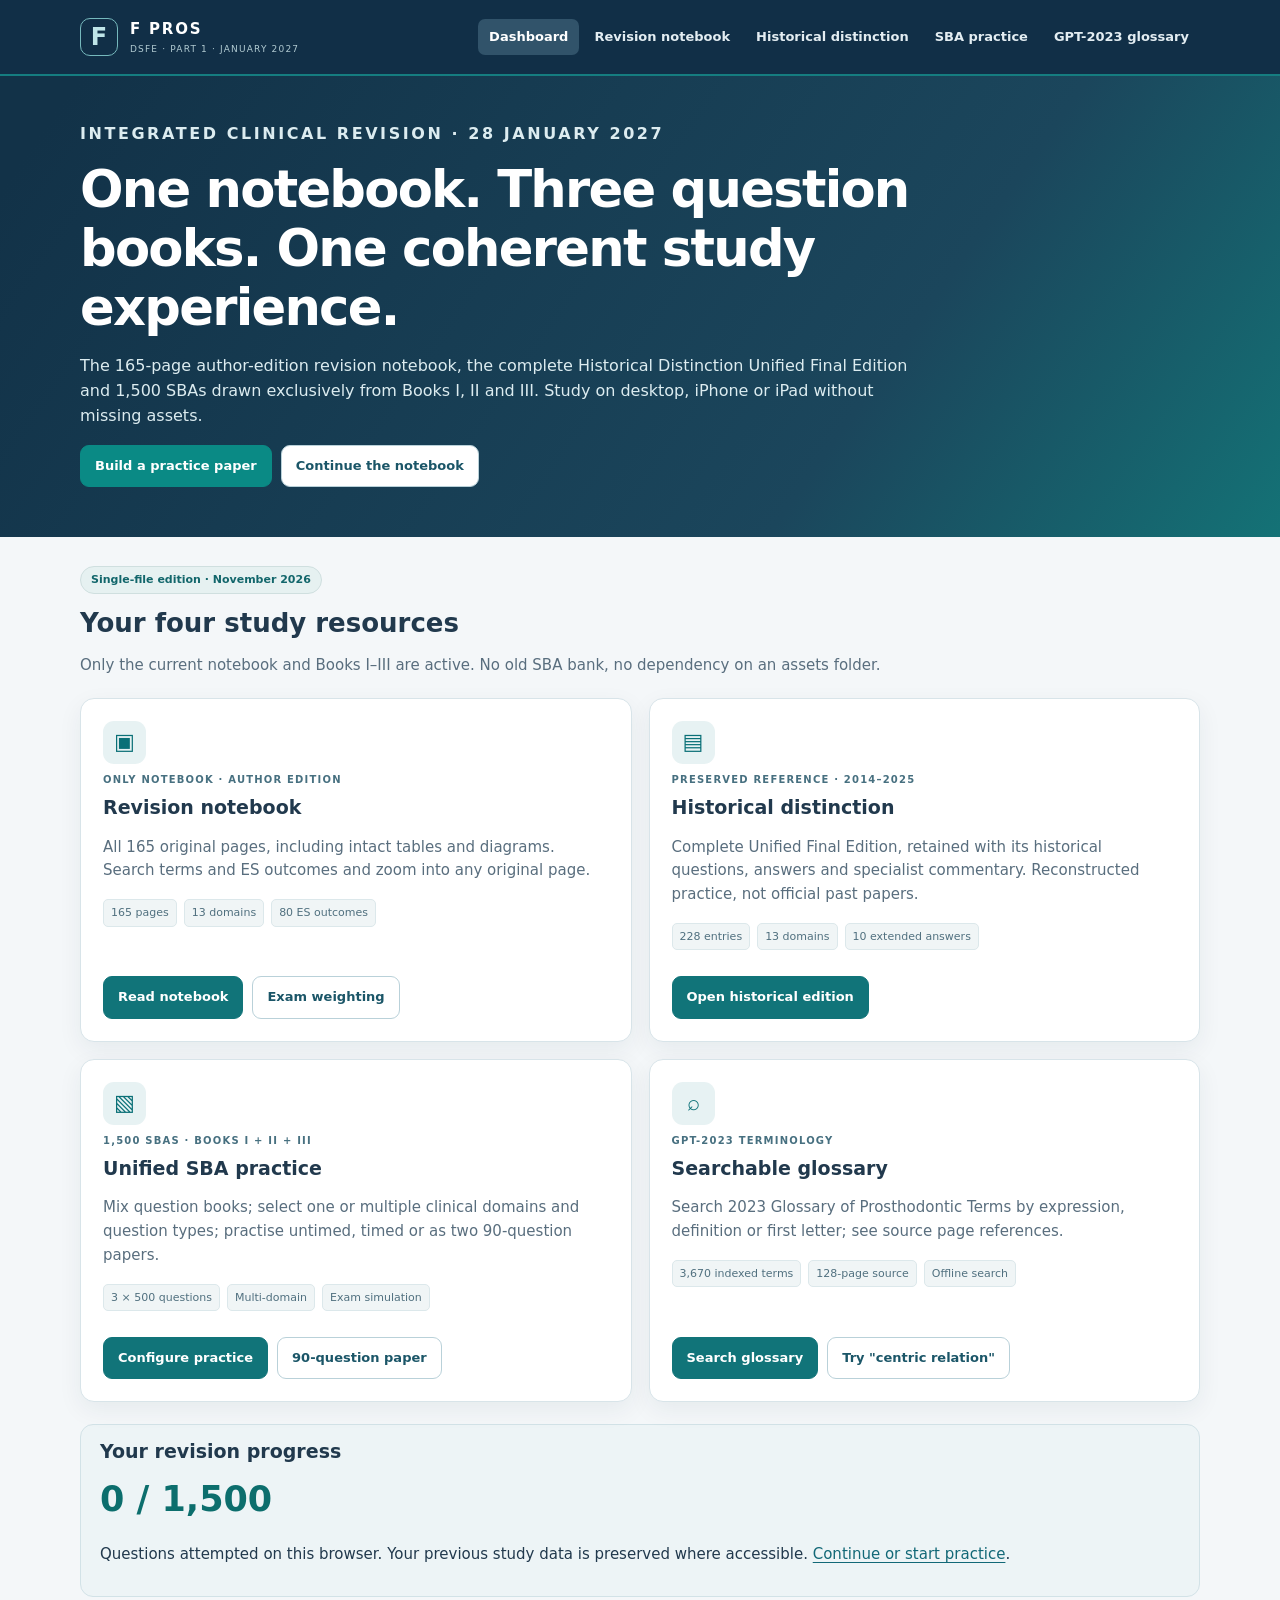
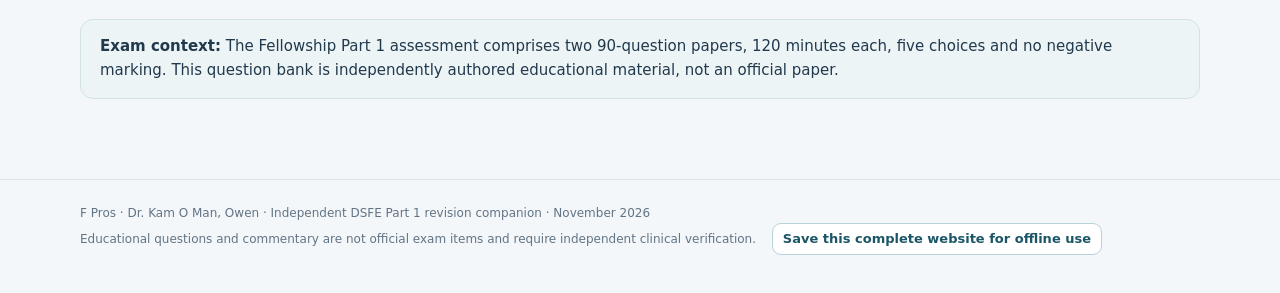
==== index.html @ f1f92984 "Add files via upload" ====
<!doctype html>
<html lang="en"><head><meta charset="utf-8"><meta name="viewport" content="width=device-width,initial-scale=1,viewport-fit=cover"><meta name="theme-color" content="#102c42"><title>F Pros · DSFE Part 1 Clinical Revision</title><meta name="description" content="One integrated F Pros author-edition notebook, Historical Distinction Unified Final, 1500 clinical SBAs and GPT-2023 glossary.">
<style>
:root{--navy:#112f47;--navy2:#1c4b60;--teal:#117479;--ink:#21394d;--muted:#596e7e;--paper:#f4f7f9;--white:#fff;--line:#d8e4e9;--warn:#fff3db;--soft:#e9f3f3;--gold:#a16b18}
*{box-sizing:border-box}html{scroll-behavior:smooth}body{margin:0;color:var(--ink);background:var(--paper);font:15px/1.58 system-ui,-apple-system,BlinkMacSystemFont,"Segoe UI",sans-serif}
a{color:#126877;text-underline-offset:3px}button,input,select{font:inherit}button{cursor:pointer}button:disabled{opacity:.5;cursor:not-allowed}:focus-visible{outline:3px solid #edb154;outline-offset:2px}
.container{width:min(1120px,calc(100% - 32px));margin:0 auto}.site-head{background:var(--navy);color:#e6f1f5;border-bottom:2px solid #157d80}.headrow{display:flex;align-items:center;justify-content:space-between;gap:16px;min-height:74px}.brand{display:flex;align-items:center;gap:12px;color:white;text-decoration:none;flex:none}.brandicon{border:1px solid #76b9bd;color:#bfe5e8;display:grid;place-items:center;width:38px;height:38px;font-size:24px;border-radius:10px;font-weight:750}.brand small{display:block;letter-spacing:.13em;font-size:9px;color:#b2cbd2}.brand strong{letter-spacing:.12em;font-size:15px}.nav{display:flex;gap:4px;flex-wrap:wrap}.nav a{font-size:13px;font-weight:650;text-decoration:none;color:#e3edf2;padding:8px 11px;border-radius:7px}.nav a.active,.nav a:hover{background:#31536a;color:white}
.hero{background:linear-gradient(125deg,#123248 5%,#1b465c 68%,#147276);color:white;padding:45px 0 50px}.hero h1{font-size:clamp(31px,4vw,52px);line-height:1.15;letter-spacing:-.034em;max-width:850px;margin:0 0 16px}.hero p{max-width:860px;color:#dcecf0;font-size:16px}.kicker{font-size:11px;font-weight:800;text-transform:uppercase;letter-spacing:.16em;color:#add8dd;margin:0 0 14px}.actions,.controls{display:flex;flex-wrap:wrap;gap:9px;align-items:center}.btn{border:1px solid #b9d1d9;border-radius:9px;padding:10px 14px;min-height:42px;background:white;color:#1b5668;font-size:13px;font-weight:740;text-decoration:none;display:inline-flex;align-items:center;justify-content:center}.btn.primary{border-color:var(--teal);background:var(--teal);color:white}.hero .btn.primary{background:#0a8a85;border-color:#0a8a85}.btn:hover{filter:brightness(.96)}
main{padding:29px 0 58px}h1,h2,h3{line-height:1.26}h2{font-size:26px;margin:0 0 11px}h3{font-size:19px;margin:0 0 8px}.muted{color:var(--muted)}.small{font-size:12px}.pill{display:inline-block;color:#12666b;background:#e6f1f1;border:1px solid #cfdfdf;border-radius:999px;padding:4px 10px;font-size:11px;font-weight:730}
.cardgrid{display:grid;grid-template-columns:repeat(2,minmax(0,1fr));gap:17px;margin-top:20px}.card,.panel{background:var(--white);border:1px solid var(--line);border-radius:14px;box-shadow:0 8px 25px #122f4610;padding:22px}.card{display:flex;flex-direction:column;gap:8px}.card p{margin:0;color:var(--muted)}.card .actions{margin-top:auto;padding-top:10px}.cardicon{width:43px;height:43px;border-radius:11px;background:#e7f2f3;display:grid;place-items:center;color:#0a7077;font-size:22px}.label{color:#477080;letter-spacing:.12em;font-size:10px;font-weight:800;text-transform:uppercase}.tags{display:flex;flex-wrap:wrap;gap:7px;margin:8px 0}.tags span{font-size:11px;background:#f0f5f6;border:1px solid #dce8eb;padding:4px 7px;border-radius:5px;color:#50707f}.notice{background:#edf4f6;border:1px solid #d2e2e7;border-radius:13px;padding:15px 19px;margin:22px 0}.notice.warning{background:#fff6e6;border-color:#eedcba}
.split{display:grid;grid-template-columns:minmax(250px,285px) minmax(0,1fr);gap:17px;align-items:start}.builder{display:grid;grid-template-columns:minmax(0,1fr) 290px;gap:18px}.panel{margin-bottom:15px}.panel h3{font-size:18px}.formgroup{margin:15px 0}.field{display:flex;flex-direction:column;gap:6px;color:#2e5061;font-size:13px;font-weight:650}.field input,.field select,.field textarea,.textinput{width:100%;padding:10px;border:1px solid #afc7d2;border-radius:8px;background:white;color:#20384c;min-height:42px}.formrow{display:grid;grid-template-columns:repeat(3,minmax(0,1fr));gap:10px}.choose{display:flex;flex-wrap:wrap;gap:7px}.choose label{display:inline-flex;align-items:center;gap:5px;padding:8px 11px;background:#f4f9fa;border:1px solid #d5e4e8;border-radius:8px;cursor:pointer}.choose input{accent-color:#13787c}.checkgrid{display:grid;grid-template-columns:repeat(2,minmax(0,1fr));gap:7px}.checkgrid label{display:flex;gap:8px;align-items:center;min-height:39px;border-radius:8px;padding:7px;background:#f7fafb;border:1px solid #e2eaed;font-size:12px;cursor:pointer}.checkgrid input{accent-color:#117479;flex:none}.sticky{position:sticky;top:14px}
.row{display:flex;justify-content:space-between;align-items:center;gap:8px;flex-wrap:wrap}.navbtns{display:flex;flex-wrap:wrap;gap:8px;margin-top:15px}.source{color:#457382;font-size:12px;font-weight:700}.stem{font-size:17px;font-weight:660;line-height:1.6;margin:17px 0}.lead{font-size:15px;font-weight:710}.options{display:grid;gap:8px}.opt{display:flex;align-items:flex-start;gap:10px;text-align:left;padding:12px;background:#fbfdfe;border:1px solid #d7e4e9;border-radius:9px;width:100%;color:var(--ink);cursor:pointer}.opt.chosen{border-color:#087c81;background:#e7f6f5}.opt.good{border-color:#259574;background:#e5f5ec}.opt.bad{border-color:#b9704b;background:#fff0e7}.opt b{width:22px;flex:none;color:#126b76}.review{margin-top:14px;border-radius:10px;background:#eff8f2;border:1px solid #c5e5d4;padding:14px;white-space:pre-wrap;font-size:13px}.palette{display:grid;grid-template-columns:repeat(9,minmax(0,1fr));gap:4px;margin:10px 0}.palette button{min-width:0;border:1px solid #c3d4dc;border-radius:6px;background:#f5f9fa;padding:6px 2px;font-size:11px}.palette button.current{border:2px solid #0e7b7b;font-weight:800}.palette button.answered{background:#d9f0e7}.palette button.flagged{box-shadow:inset 0 0 0 2px #d79b3c}.clock{padding:8px 12px;border-radius:8px;background:#e9f3f2;color:#0e666a;font-weight:770}.hidden{display:none!important}.pageimg{width:100%;max-width:100%;height:auto;display:block;margin:auto}.pageframe{background:#dfe5e9;overflow:auto;border-radius:8px;border:1px solid #c4d3dd;max-height:74vh;padding:5px}.chapterbtn{display:block;width:100%;text-align:left;background:white;border:0;border-bottom:1px solid #e9eef1;padding:8px;font-size:12px;color:#305a6d;cursor:pointer}.chapterbtn.active{font-weight:800;background:#eaf6f3}.hit{display:block;width:100%;text-align:left;border:1px solid #dde8ed;border-radius:8px;background:white;padding:10px;margin:7px 0;font-size:12px;cursor:pointer}.hit strong{display:block;margin-bottom:3px}.hit small{display:block;color:#607482}.glossary-result{background:#fff;border:1px solid #dae5ea;border-radius:12px;padding:16px;margin-bottom:10px}.glossary-result .definition{color:#455e6f;white-space:pre-wrap;font-size:13px;margin-top:7px}.gpage{font-size:11px;background:#e7f1f4;border-radius:6px;padding:4px 7px}.score{font-size:35px;font-weight:800;color:#0c6e6d}.progressbar{height:8px;background:#e2ebef;border-radius:10px;overflow:hidden;margin:13px 0}.progressbar i{display:block;height:100%;background:#147f79}.foot{border-top:1px solid #d7e2e9;padding:24px 0 38px;color:#617485;font-size:12px}
#oldbookframe{width:100%;border:1px solid #d6e3e8;border-radius:12px;background:white;min-height:900px}.loading{max-width:760px;margin:85px auto;padding:32px;background:white;border:1px solid #d5e3e8;border-radius:18px;text-align:center}.loading h2{margin:12px}.loading progress{width:100%;height:13px;margin:14px 0}.error{color:#a53225}
@media(max-width:880px){.headrow{flex-direction:column;align-items:flex-start;padding:11px 0;gap:5px}.nav{max-width:100%;overflow-x:auto;flex-wrap:nowrap;padding-bottom:4px}.nav a{white-space:nowrap}.split,.builder{grid-template-columns:1fr}.sticky{position:static}.hero{padding:31px 0 39px}.palette{grid-template-columns:repeat(10,minmax(0,1fr))}.pageframe{max-height:none}}
@media(max-width:620px){.cardgrid{grid-template-columns:1fr}.card,.panel{padding:16px}.hero h1{font-size:31px}.formrow{grid-template-columns:1fr 1fr}.checkgrid{grid-template-columns:1fr}.container{width:min(100% - 22px,1120px)}.palette{grid-template-columns:repeat(8,minmax(0,1fr))}.stem{font-size:16px}.actions .btn{flex:1}}
@media(prefers-reduced-motion:reduce){html{scroll-behavior:auto}}
</style></head><body><div id="app"><div class="loading"><span class="pill">Loading independent study library</span><h2>F Pros · Prosthodontics Part 1</h2><p>Preparing the notebook, historical edition, 1,500 questions and GPT-2023 glossary…</p><progress></progress><p id="loadstatus" class="muted small">Unpacking local study material.</p></div></div>
<script id="study-payload" type="application/octet-stream">H4sIANPm+WoA/+y93XLcVrYm+CoIX3TfZNKS/FvWxQRF0mWeI1sKSVUVM30mJsDMnZkwkUAeAEkqq6Mj6h26bzpi5uXqSWatb/3sDSTSkklRlFyMOHVsSySAvffa6/db3/rvX/znNrRdUVftFz/8t//+RTH/4ocvfnz55Lvpo0ePv5h8cVHXl/Qn5/Sv83qdF9UXP3w1+SLQD3/x1dFX/qf/T5WvA/3Zmybk3TpUXfa6a/IuLAv60ckX3W7Dv/LfvnjZhCv6W3rdJGuK9jL7L1noVsWs/eL/pp9aBTzk9Spvwjybh1nR0k9m6/yyqJZZXs2zouEHNG1xUYass5fRG9ourOlXj7Ovv53uQt5M63KeXRfdKmv5F/Iy48/s6H85fjXQa7MmYPFtttiW5XRdb+nPwlv68Bl/IV44q9ebMnSBvqbqtk1os67O/vmP/3dRVEW7yvKyxN/Q8/1r/vmP/+8oe7MKu2xbzelbO35OWXQdvTe/oJfYs7J8nm+63N91HejPqrrL6sUi8A7kZReain7gKtC3tl3dyL/XGxwY3kK/UrT0W9m2WfK+F9Ui4POPaFfKkPN5/m2Vd/xTtMHZBT0nq2iVGW3Zhn6c/pT+akNPpl+fzuj/8at9NdmmzKv/g56lL/3ih//+xTE98+wt/QX9tv6xblbV8pZWs9BOstkqzC6TPbAznNezLZ7Mn6Pv/ec//nfLn143a3r5pgm8AfQYeu8zvAyHgu3WQ+NvxCHyIfOm4nX8jusV/XFo0pOkBc5KOrEZPWBH75nTv9ET6Okn9PSXTT0LQcUlx5E3YRWqlvd6Ubylv2oCr61rtvK8i0BfGrJZ3pB887K7pi7paaf0tFP+dnwp/XXglwUWli7Qm+1b50U727Ys3PRLZ/RLr8Ji2waWLf0r2oO6pR+e07OLme/yRZjl+MG4ddkqb+ksm5qWHjeu/eJ/TL6Y1XRdZh3fC74idbnlp/CKX714+eL12Wn27Oz1m+z4l9d/O3v1Q3ZMgv2/so9zsP9R/Ud18vz8l/OT4+fZq7Pj1y9+Of/lzz9kp3H5y6puC3rd/sWdyKl82YR1fYU/Tm6KfDGfTxsC/rL/9fRxlS4hOWk6VLpcLDbdKq9MdjL+Y5G3I/7iv/30f2ZvfjrLfnzxl1fZ8fM3Z69+OX5z/tez19nxq7Ps+dlr+peXvLmvzo/fnGU/nb06++E/[base64]/kmn/F35W1LP4PLz/tC8qWCXpAxudXC/qN6TZft5CwjRXH+7BVdtxe//JD9VLA15OtA+yuy/GPBH/hldlYtSzbNJCN0TmQkz+mQNqFio8unRK8jqcnCfDuDUMF051XLBzsjYeGN5N8MvDy6aHM+H/p7ss4tFqcWmi9WmZ2+/vGMNFSDi3sZdi198uuT87Nf3pz/eH6S/fXsFf9Tv9quML284M/PeY+uinDtW2U3YVUsV1PajEs6BDortuXyk+we1dtmFqb0nOKiwXalj+P1kZgXcdFZuwn8rbRl9rr++dDDN/kmNGonunpTzG7khv2PSd+BfDLuQH6nDuR3R3/acyDP13wVOpa6KLo9F/K8umKHdSka4b9kxTpf0nfRj0Tn87/Qx1b5MuCrEs/yGVma0zc/TX+Zyrvda2QHcEf7yI5ZWW9b+v23tEU5Cy1/[base64]/2Emnjdk3kBH5b9R5xkIFOeLZp6bdccWp0tQT4vhrt0zL+0qfmvafXkf4su6+oZWYVrmAAo0LKsr+lN7OOkGqhe4CULKAR6eaDfXO8yemABxxi7l/rTXcjXdPPKIrD7AAVVLAt26vmgs6JrQ7kQIzLb8pXr+dbFbMX7TFpIFAr9R9vpZ7GxXrPlpedicXN+5CyIpsTTZrsR79pMqC2fnmNqWz+N/sQEk4SY/rWjV8AhEs1eBRXZeNrkXrTqUL9igzUmK2w+yP4uimadSIxtHf2rfbT6zn9p2dEo84aFZ96wWunqkuSF7Ic8a01qqGUdyh+jAhTlHh4wu81/JdFf7GgFS9JTTS4hooi4rYBFsu35AyJsFV8CEhjSgB0cDPlLk5gJfhEntBPpo1AJahi/ltPxFQuWc3Kq5BLpTWb9z3J2QUucrVg45u6uk/XQfd6uL2jpJHM9tdBz6Dq7rX2n/PR9nPJTGOHPY3fYWp+enZy/Jpc4+/Hs+M1fyP/NHrTrg3b9fdqV5Ug8vePnLECqcvhnymJd8NbDCatYLe7IW2y6rT6u4q3nA8nLtua/HL0yKsF2Zcqwf34TkqSGfI8t6TZ6TVReiSRGxUtatzEhEvnCItIQkQLB4x+y57zbvQvJEhk930WBeLp9iqiVPraRSIZ2Sfw4sjIW/2lgyEJFB0MvfHbHzz+54+ef3fHzSarOfqSY/JeTsy9fvyH19PoHceDbHWmjC1JMV4+PnjwlETCPPwl4WLDpaWncoD+jfnR7yOm+YuWtH9Tz5I85/wf/PT6TpHv9FJFtU+3HBz1XfehufzXubj9+pP7240dHj/cc7uPA+oPjw1NOzNJV2aXe9mmRcx6G/56867au3tfVPnZ1W9eks6BymphRYpe9uOI9bMh4dKRjSC2mHrnpcTVi+rDcv5YOhs1cu4gZkkDP20JKROdSONvhlCiI2dFy6bfaNd/QzYp0FrRiO6EH+Qop/Os4v2Vh2qypr6vDn16SQisT1SiqTzMCiG5Zv2nOgr6X1cqWQ1NsybRd0UlmoWnqRpX36KaIoeL8Fmsc2cyerqXbksMW5O1uvQ4dhcW0AXPkt9tt2enD6ypkrKxYxxUVxXS0naT1sV/YoqKFa0oeak4/xx6m+AZqYjp5bICGFTPBWo+TNTDb9J5ZaK4kvl0HzkbPYG0a8oWKKpgos2Hmx2gKqoO1oK3kqE9v99NebuIa3kAuu9lxKpvt4gWnfyyvIhk/NlhBkpW02Qj39x11F1bNh7DgwGFPlY7aeclbiiKhgwljeXB2gPmrxUzO2RSn2XoWGiiowPet7JkevdT8MW0mSbldtuSbxYqHTB5b8W6nLjs87fm8sGoASQ98S/axG3k7L6YucaIiYlF0ociasCG/PMlUBU3BIRNDfylfrK79mV4nF8vpmtz8orL3wcVEAcKkc0N3gZ8Vmq3sLYkY7tC0DNWSBDL9CK1HkDYiT4KOg46N5MfCgeP5vIFjokJAZ02vzOMtjHeY5JI04ixs0lQistOdZCwOFo3YlT+p64ZkDqfexGSZ7p9etHTJ+oLkmstFTkPAvp9/9j5+/pnmcu/ga8bd8k9edQy8wDc91UfOWIvYQ/cips7ogsMhVSUhN1FqDxrC7A74ZrDvac1NPvWCd1P2mLPN4i1yXpszy+2WlErecpSDIBg/JTeKPIqinmK/NOLlbw9QgIu8KJEG3/Btn2O/Lkhm+SKopiDFQMqtjaGC3gTykknUWyTWq5a2Tb7VdVCietg+5F3MtiZ+kUQQSdBgjlXGN1p8yVvuR0uPE8+aKx8a8jV0MFxiTCTJY6yVKcYqJ6N47RkPijhySPgMG7AmFYsNhfQ8Hdhj2bCGhMVlRdK2LuF5eZt9Obn1vogNZynIdc1XhRYu4G/AeQlvZ6z+fG0zvjA55KvdsBTVXCK6piCPQiGyUbqd9E+5v9jGWqserB8L0SXkMd1m9ae3XH0aoc9JwKu5OQN892VnxFa0vlLOrrPnnyPhbppqp0vE2rUEn3hqE1NMPSdxw1aAC/72bLuA9O2zy+l2c6vNed/wIikDRL9/3uSL7g5jDFRapjgNQ3z0qwTqnllF5jcjja/fldh//N09Zvbxcg8kvnkUASEU2F228JP0Y8h7IhFg28V/Sr4ZF4EG+qmEd7hgp4z+fLvOPcVRzDntgKSR3Gcr59FpiESvQrFcdZKQyL6artcZXfji7xKYsMeTX6F81sEIuoizr3OUnTw7eSPAkPwtySYri2txgGMOWetmlkVL8y6kcFu9nOQCs0ESDAotiTSDvgv5iwn5cRwX5Wa/0yT1VV1IhX+75D/Q1KLWYWvkQVEwZ31Fr+WUzLa8tOtZTWf08qrNXb/103TsfbNdRkL7OpTlRDVjt6KltfWim2q+bkNedM2yIgGRW8G2I3GY97KVRRez7mVdLad0dmvL+2l2rNuPDXorbAW/tBPADAUBs5Vmr8TBwPGaUZrt1KGPu7+s83IssS+pPDaOpA96byRZJJFrULC+YJfrinzGdbAj9hjYPbCwFGedo4OXHBz1ZQu+Ve8N7IPQv/FRwMh0g0yd3QoznBMNbvn4dZvZj6YPb4s1uYd5FTib2xVruaYn8iGaGfenmU+oUBINVsr4kck2+ndBVjQYkGfm8CE9Qez7ckW+FMRLLiJtY+AsIZzoXiVklTdzk6ZEi0gcwOGVX9verqX18pG7nlxx+sxLv8Www/1A4Nn7BALPpOp+7+d5KJn/oE8f9Om4Ph0GbCuLhiQLS+a8Keir4olN6IMSf1W3cFTU2YO3NBGSSjHKmc4bzs1kX53G6JCdqJazvvxAvvseVtJ+7Ja0Vbpsyye295Gvv+t8+ulDvv5Tztd/M+5Ff69e9Pdj+Oqwpgin5sCpuODSFAMm64aRmKkn/W5/+c3PpxyHSH2ajoY1LNKGdMFnlz1AdaLvN7w8MhF8i3OkL6CxYIHIxhX0n8ib24O1VthAab/5+d+Oshd08a7Jakg+aSKm3n6crjRZjDnU+4ZWvdiWWb2RtFFS+6OPfPJdtl5PxOqRjik1G0Z/E98nBd4VkGI7SSIA6AU9yavs46cXnCOcqElipd7ueA9IPKuwbeqyXiYuX9fXunnLdp9zGVmFdy+35GsMEdhaCbjgpGcVLF/F4j5rigup4fNdKgugJ3JxN1Hl9Kzlb7iUxZo1P9/BXsKzns3KLScGlo3cRfUYj6Hxxf7l1S558bWAw1yZ5rhVHDyTLCGtrr7eq4jilE/Fq/Qg+k6YnbF5dLrogJh9tSs5QJ+xj0sbUbM+Fq1Nq9ix4JhUniXrZZtGd2G7XPkh85GHtzney5+xgJuMOveydRe9KZAvVMmaOMIZ2img3NtLrcUb9CWwkXBmFgmM/KbZ3k9uJeM+37+HXcx1ePZD1TRgkm1ENLTbCwFbd2mtxUCEIy6CZ0NIEkhe14LcAHhiLm+r6kJwraYAdL1P6VoUnBNDHX+33lBYNnWjkrzd8MIu4i3f794tYUBHo60p9+ILfO61+7v2NQ76Av18UnZGlyZ7nfoHd+AIvCALw/iXCXAoZvwZkhdCM5Ufe4fx//bDN1cdqNXfJq0Wf0I7KGCK2SRwBYP/A8lbrRruFe8LhiSyntEIvAkrCRbkW8gmc9hZbOgC2vPSyukkWxcSrW4YaITsR1pAZXPpgAB0anGryFHW2wjSzPNWYj1rBePOs1ZLyTDJom40KEUhLW3oElufyAVqT9ZSIp0AaLBAbxv/c52jck+fRApLWmJqieo2Yw0LHG2qQ2HILI949dNoJ1mzdrmENNB4JGyz1YQroRVCGEHybVtgltLmshVHq4LVo+vWofmk78BcF+1Kettw4xpu1NhiDdY1IJVe+jj5ZHbRJGiVyJGBeuzNxJaM2EFGFmYe1vAUuPpG/hTHtnmzn4Hj0yIvpponQNpEoXAsTAE1FHiiV9yCmIKZxPYh7EmMWdFLFCp+xIgn9WKB7g4LgRlO0Exn/[base64]/j6hjhkDO3tJxy/CTJK+FB1jIBOnyZYM27MLeRc0+Wrd8QXs410RWGmtiE9RstPUWgFGxvTO9d4wzcKOU9ZAmHGzqMtoZW9T7LMhLrJvDLFULCseAUh5eiXhdSPOTPKF6jqblJrCSkjDddoB8LOxfOzHF+CtHbQtO+rWMorK8MIAPbdA4/T4r0K+465zrwbW2c2m3YRnmk554+osVISzphDnvQqkoMwl/gEvjoAWSL+bQlBwf+3zLP68iwp/LDsNttuDsllvws/lcqiLL0GrJnKvQesZSn6I101X0HcroiQHZa+kguBCPje3hZA+o4t31MTFB/hE5yA9F9vcqsn83HiF8rRHC1yMRwk+BZGLFhmZdO61A5Fx4PyaG94kL/lyiGHCdt3yv2dVbZ77KGAmc8xd4R6aiNLjBJDSMeMrWwZpn6JItFtq/1KLOcVHW9bztBOC5lPeJg26A0jQ/gvReihmuUSK6rBhR45wIstLEfVLQobZ8yEv6lmzLlrLAOuhYN6wYOctJ0tMEaf1Y58iywIVrSVCucvPlkdSSUhbZeJhY/ZJtOzUBncomXlhehyI18jo5t8OpUKaCgD+d/hjAjQibreWeFUwgv0iDvE1N+j11r88lESvPcA+S7Ztsdvyu+Eb9aXkZ/3aJ5K5YMpS4ZkB0btDRxYeCR2/brRR7o98+4mqTK7DKm3U+C1vzZ/RBupV0KcQ5Ro5o19Vd/Zb3ftuQ5pqWxZx76TgMn/d+4wTPbunZm7b3FwCVsi++myHOJNUF5xnltExuobiQ/MLhtquIJ7jli12yJ7LfEwR8yNfuAoORp3SeJMf57FJONZNTvXG+8M6/7GPn/85FOdDvTg6LoWtyWbCvhG5mq8v5MlmKXh060tklEh1PdSvyBndQ4Nb2uUOFsGScXfWQAPw8EoC//PTaBCj76c3P2SOym4/JU2ArKCwQEJkoiCYLbhGmRjbhSr39NPOF3497A9+qN/Dt0ZM9b+CV06Mcxtz9zGU4+vyWTH3SSzin/7+sUov/74EBEbvspKTbkp2f/5AijjvxJAxNMqMHtVNuYonogDQ9mJQvh48lybig05vOVqRniu06e/XylIKxRYcwXWBEdEoShhSzS+7Mq+fiOAiwNwlwpV3C42yWp1osea85aZIpen1BHxQdz205a+gDykKxAr/WcEW6lVRq8mh9qsDhxAHCJW4WnRUbZqAKHGhLrYPMWC3QZuHDkGrYHMtdBKQPR6zm+f6WM2wGnUXYJS265rpZU03HcZaAlLRa1JO949GGYbIctiqJ5HxtWnGKFV5Gs3Mt0NJJp/JdMzrGzejX6QlR0FJrRzR5ayv0TXOBqoud4G8UV6IxtfLWkINTl0EaPvMkH5zPml3JnV102GUwEy4NVt6o6TVQiIEmavmrPAXShq5jv+DGtEm3PJpDfEjHibDi4/NrcjfHhdSyJuzeAZSVfBLcoCxfcktBhzfaR92O2OiDypLRGcnPaZkTj7ggX1qrA6xotRnlS2084b/hwEFZFfiTBBpIn3VbMqMPIdiyLjwhVMt8iYRmz1DCyZ5xyKInxCEMRavXeXlbyqLbXCehYKoXXeawyZ0/qS/ACIWcgsoUWvpZ68DRnyq325Id3fyGY02v+KeQ42uj5HT1dd7Mdaliqv0K6WW5AyqjY+7zm2X5dl7UkjMsFd1ZFhTDPPrun//4n4++f6AxuimN0a0dl6En9qdxT+xP6on9aYTV6IyeyzIiPWx/[base64]/kXtTBQrrFjwtpB7pU/zvw3srEJi42B4Cj6R7Ik3iSB8eGTEmoAhYyjyEpS+9Y0HLcktPTcfECKtt9OHSFvqWtmAPEZfSxjDeEoWadoUhzUmmlM9/kFwDfZJvh1U19a6Jl63xUrHJtVLrgqF2K4JdrM7ddyv+RotVaE7LvYla5rigtQuhqtoKzzrineyvli01F3QLWNHUGcpviGm7yw7neVrm5Yd/0dvRQf45APl1vvX8/sVWGTJYv2zlah3LSOYEGPghAe0aclq7ybxulVyK+4McBbtbl7d7oo4LxY1whvhDZcsLDj67RTWipzF02dzxNtUSr/8hpRu7dK3F/fbxRy7YrgxqTWgDPgeyjH+7i1utpuF9YDnay8CWWB3zRVIuKrXeelggfus+T651BxtIalo5YexMXwdJprmCbUzTKvPIbkgKjPkS2ABK4rg04XTA8zZnoobnW6ty2pvlaIwFUhJ2DpJSAEUFCKp2/nxHswUVCBnqcQbOz3/C/oRm4b9vwigizk7U5V5UM99T3qqY8fvavdYp8c6T3bLUaBl/1mix+y9S4vl0VuTjxnE8EVjMfZn3KrAX4s9dy/+iZ2YFhg3ZLCYK5FZiATR5ec53CJtgn27ui/2G0/yl7m5cZLpCwAa652sG8v3jEvkE/DmzkC982tyfbSavlpT9MWjK+foO+iS/omek0gsiqA/VUt95onmP0lVPKL3Li/53GqZZIQG/C/yOYTexwV6204+OT9Pci8SvqI7/lzzoclroCeizqEzD/ufCZrf2vD0p04c2+aghxjUOD5kfFtZe2hYi+5IQHZW2ZzT5xkv/LqclfyqtWxOh/t30AooNTMGbekomOEhMC248a5y5HtOJSPfKW7bRLlosKYMBihwuFQrcu8c8jvNyLcLv34ruPSzJu1I1Umy1/OSoH1DcUrl98FspmerZbXG1EtV3TbrOLvlB8s41lThAWZu8KoeACnaorZlGI7vm9dJ/3HrOqLqqJYAd28jEIAHK1YLkmobp1PfJcQq0iBtIPLOGQ20sgQG+rWRFCrqNOSH8xV7JkQvtjTbpsovOFdwiJe2I8DSMCQNk7ycsDb98kRdhZV1F4fO02YPf46+1J7h4Tg5iFbeLNs4U1M9dDReOfcnP1S7T20djAQcsqZ+7nOZLDsokI29T99xsZYf4dD/LTp3whic2/ciLRP/ZrrkdIC9wCo0qwxSVhr+/yMSXw+E47tOI2gSbKDWgbmrKbQhEnTAB0ZSdhFLeVj46UMapUECMfUA+Tvb1bsszBGzftLGClC/63tZqMtBUco15Fj5saERVpJJ0vhQHRMpBIm+DlZtK+t+hfb2czJECSkcyu0F+ILclziyUgO96m1Vxj+PY9ClWIOPC9k0qWqsmjBbC5KvPAcstJPG9EfRz1XeWv42pQWJZe5G8H7I5RoS1Lctl9sbn2zU6KEaLus2C1ZNXRNV6ZNB/WoC3kW1pTPf81nKDBJo0bJmaSdaSLpGvF0Zb9bRB3HFxfSk2PAxvS6ySrsKtAqkt4BZzeYQE6MJpwPLDRyZOlwHHU/tQ3GOCunWj7GlrMrcYXQjt415UxMXGy+R0qXZKZBXCO5bBGL21GjfLgzPcBz8kld5CFszlD1BqiXRju2C0pTzvhL7ERkYBTojFBlIDk7Z7q8euNO+AfO6/0sNCQ6Qe2tXVue4ySXmFvi2CuZW79V3ELk8pecXPCJI0Zl43K/[base64]/5zY3wloc99t9GYr6PR/8iYmCk6XlsgCWjksYwmSYy1kat3YicwLsmw7Emm7X/rI4RKgrH9IwjxNvHZeaNZeVsHo3oo0l2IYnUyYDUXL6abysIQeg+zOy/[base64]/yW4JLkSQCTYuO9Npyf0uVtByfYm8UxoC7MiJ2HthQtK0DRgRQnH7bqtiIO+DUJ0wHDQK0EoQ7Z8kxsH3frCQJ6Ci8QeMsd35wudjHySivml5sChjKGnyJK7/PNx5P9DG2YNxPv/eLuldc7300u7s61SZdujj49CWyO0KC7WBQFvrLPrOA8xS3Gx7NM+dpAXfluL+Ml1niVbQNN3okeWMRjZJtgSWhd6v9AvXMhOR9xUgw5EGFgjVVotrxNr3M83tul1b+SluFdCGk0yVQaCtrmeikwF0IEFs7kIxdYywQJ8lNcRnztPNSc9HFL/F9BihCwgmtCUAvT57aVupnq5FPpynZMY9XAqOWLVMMg/Kaj6jWpLrPS+XJS7fzVW/rpr9JJJhvbQs+TZn21faAOiwZsfFOCrGu8bzeik4jkXGTFTGQOP15kBkxtd6uRckX7sFXfx9f/at3Jdy//t0J9/cYcLTt6ooHTRgxq0SWKJD06Vbcx8YwRHExkFvyJFJiueqF4sGkrT5mqpXwKDbTS9beEiMXOrvuZ/YMo+LWDBOJeJ/+pKhIwNZr77NLu/wnNj3ASFN3qdyFt8ygrxPu+RUstY10E+sNyAEW5qUYYaTQRPFwKdyfODvcS1PprB1N79qAH+VrukCLZ933/fd7nGMgww0AW2E10p3+jXOyzCGtiGknY2mBO51jN9eFtBckI5GNoGTEaz5NB6Lzc1uwEfsngs6XY6rC4cr83hUGiViul0fWqWv7zJOz/MCY9siFltcYI+3x7FtwpHOdk+rw5mjudzVUtI4Gh7sRq5SxE6uBnwacSTqpnOki99h43EVVVxDrtemXB7n2lCmZu31hYFI/KB3qPhFhqBIkGCfK58ZScouJO/fyvR+70/rELkxSzsWY+Hk6Gz6ZMZ+OiRfCksE86KnOg/aen0j42bsfczoFJlxcaOptFkzWKzyktD97aLr+PJqu/[base64]/pJXBUYcEYpi5XAj3kG0T160Ri6wVMxwUukN2gvQYHDG3DKK2J8InsnSSaTeC9ST4L28WJCoc6qH0+SZFRvfG9KTwKp4CP4TwFaqtGcQOyYHB8bDfOe4L5JYJ36++gIQ7dq9S7r3ZLCTF/3Ta7G9PefdAVfWy7eUzftJTYUZo1WkSMUsE0109hYZD+BKTPrVkCXgm+sqc2g0pKerZEddU0I1t02zmwgQkxCTxtDQP/iJbyjzir4Pz49E325NGTR64J9Iy3bzUhjXnUDCj4NC3jgQkFZhifjEDm/bb3K1287HOvdb2zHJbYydcCcsA4G8GJpgN9Lfyt8it9Sq+o5anMBK7a4ySEMVVAjvD3GTMWxbLRA/[base64]/wlKEM5129bQCHgxUIiyAss+0x7nw1t7YWH+IXTnUO3CqT0se4m3M/Y5iS9csBDWWLI1hywDzP+WpRB575heodmVtvgjdzvqobtFbcHyUfTApliZUw3wtRBvtlIkqIVy1n78dfPzZUfZh70vKXWwUCW2Ydemv7MRSPjl10R04Q7ftOrjNFRPBrpx2HEdnyUwNeiy15apOd0/s6m2bED7w7Ra3WvCvuA/pleVnuFm4B76SJ8xX8tVDB8JNOxB+t78zdNoOTJZ4/MjSGY9GmGOPHed+apn635fOeBmWwxnh7Q8Ol1/TCay1IK4obfMZfiPLEYeSb8JyisHmaR5j+DqNEsGDADAt0z0wG+TF1linQ1Ia0QyGksAvmhC88CBzw+V9vB1NKCPNQblzXgMKA2eI/Jgt4Cj7M0X9XOS2yoPglNAitzOXztkNLLFcrHXY+kjSomm7HkbYh/KhDMHhJ4i2k6T/P//xvymqkO/gG701QGm/mCQw6LGShTSfO6VD5HK42BblnEckZ9otZe0YWLy1T0bAtzFaKOez7JkCxrXdeZ8k48ceFt4eocjYWmkjBseuTthpgCqpyWZJm0xCrL9l3Lpty4zJ/luk+LF/EMZFWjdiSmADw2sNZDBHWwhr06kBbNH95iZdI/EzbtyeedMzOeSH/VJPk50fe24RIaOKsV3Xc7KGfSiAiZTs6y0bOW8qONptyLRkQOaksH3FLoiwt8bgHjlUklhePE2lXtCX6Yfczh07OcpuItTqjG+1FmO+S4GkqraHXIkzKQwCiYaEirutw/Whr5Of00Xo5WDQq7DX+rMM1ZacPF6tufgY42sa02uft+aR+2DXW7z8ONxG1TeImziM2H9FgsS9Az8NLtJma6QxbQ6465MHx+ymjtmNPZyhg3aA2D9Cy/ezah+Uyvd0HwluUPELI09od9W8qde9ItR3j/vu2XXdMGoqKSylHXF7YHFmOFMrNZKNY/VoPylDjaqM39ZSIC4NZ+ibwR/1VIUyJBUzIQviNii0fzBXGJeXHN8tJBmMqmp9dngcrqPsGN6lGlcFdTrkjBPBaSMYuqzzOWYwWqMXwuKJr36AdheOvWruU5QVP+nDfGYyJZo0I1CgMGx8oFdhAsqfCrUyh5AWvcx2Qi3HRTTmQwYRqVzdvRXKJ/OOTeJfL8r8gvN/yoaZQLy3F4FrGSQ1oSoZq7I21HSy//4c3RgHPuaZ9xOOiEEU3D13OAVU/CY7iIXwVl4ardMJBxMA6fD46/nO6wHJdyViaQAcNlhLoTTi22+8vkqcCmmZRKiMsqnJFuspGyOcb6lRApHJKdEPhhIh0gP2IPJJdnzisRtKRFm932fOCsHTUud7tBiKzEwPRj5pRjFTvmmNOflklXOpgn6i1aF6phKmphKmOjR8X4wCqcSN37XYeujfemOQzl1+Vb+keP7LKZzkP8AFMof8/E32t/NfXisdHXcXh1JzNs7UcnhLTWUmfYlt0nphcxx9L9IBjUNqz99Aq8sFje4eH1t5Ffq+kJXxawD1ELfnTCPYaqebEOAV7eWX2uY3LPGp0XgqieudGQEGUgC0bA5JEhmoRtZeW85sajn0hM4bZJgR9kURm6oB6Hfk9Tj7ICBE6RFfBUyIhn3qcSbnsxlgk/bJsWNYbYSeRAL1/sw27fTz/Gzzr3+IUAYDZY5XZ3slWU7UqtfcwJHO4Ie1UpbNt/RfVadAHm6Ui2UA9rzhnpL+B1hWi3nu+f5Cf+djhAzAoBPpDzi8/Je/Z0j94wNzJx4/tmzi4xF3Nbqir9FRF35nLtFVZZr8WutDdSLRRbN9W7Tr1EH95tEQJbXZfxLtEEJJ5Q4Tuoaq5vJ8lUxJP9pn/zHfzad0ThLaTW1WjqGhNDkzPzEy9Olg76QDntR1Z4116SeibVKb2+ZD55Mbpm0uZe77ogJFqmItWKa80+vQMN9Da05AhyEYKRsqI447JFBaLaCknJ94eeRqzbOW4xx+2FuOeOh2XtFiuJ+TswHbdtNqbkj6JZwTY0K/XZfuvy15bocCzROOX9mtBFqx3wk5kg81f/C3h055Ik0c6SThJRU8LGyCz57Kt5Jo/PxCV6g5JWRbeJmJNwd013KJTrKrHi9syjTby/xwCCJ7zYLs8Oxf6p4Y6HcJKRUapZKtSuBlpwovswwWf19KgqxRgrFjCNIf8x/pO61p0BqyEgZVMmOXAdQfOFdcHBXZyAP8SlgKXDLittqMgcAUW0GANCvuJEYDzYYpuMgVvHVe9IMe50F38B7vwL4nB1dCyYuErG5AvdxnBJHG12SVoofizlUyKUcyOtHAjnlszz5PK/75+kyjjuZ5/6on9OlocZNJiknmeKdjsXbRfDlJuwizRMRJ49xntlP/0m7agaEU36iX9s3Rt3tO2o/oH7tpPvF9CCmevTo7Pn3z0/SXqbw/OmpP+o7akD/As2M9PC2S/zH/4eg7Eyif+8XEUE0s4HCNIUez7vPn32oVWMjWHcaudSXR2SjKrLkNVJOC1m6/y4Ytr5rVlxoyc9oljVXtdrlUcjxNvfTJXLQtPxm5LeMcJLofEoyR0p4FdMMloy+u+VPytu89XgXrtnP+l1y7RQXzrG60UPAMpiXI6comecLWdysXY2rUAjrSJ3FYnppbLvbHyNC2nfmm9azIfTryRlm7YzJ3v0g+6TOKHSiV+60aIcaQ1AbdfV85/y03IActLmp8/RudfMcgF3H3KrbeMRdPXkkpxdycK4VU6nRwXjm/Rvodk0FFkVLYQI5IPqKBE7iaLVLeJsU83bWZQ7VywoXrDdv1YA6EW/[base64]/HtsiovLSWfr0M21CfmOXhyNLHdKIrQf0XkxtTdiVDb+f0Rm3fuus31Ppp3xqgy2mDQh4Qg4A5ZMtJnSrxgbTy/Jzh48uiD53DfG2twcvx8yv979ORxGgAkyUf/[base64]/PGIUsOUGFmba7ULXWy50tq7+ywAs5qjGx/Za0HY9yKYDvXALGYo9oT1x3TyNJofHddcjkUB0lcBLFLcttku7g6sIyq6jdurZCt8YtdEJQYiH4dUM9q7uOr5qVb+Z2HJG3NGjFXNxqvpKTGDyrbMk6DiJQ7ePpp5WqolaGg1TACNc2ajM0BtIW6MvakngakHsn8scXlONcLnmvxE9GulEM+LnLpy9h7wWa/a32q9x+cV8sWzFBCTIhZdpx7y8IOVaFqille8p6OxQFsP1Ao3M3FDgyDBMVgMSXDeb0UOgQXHWXtVESW9XIsyvOVcbtxzLuYE7U7uVV/o+bMVAB8ipEBEzhi21qQSIOkx9V/2tpzzb3sh4Y27wD6RkztA+WfivnYjhLHEwPAxeEaz3fsfDyxqhfiozcC4VqI8Bp9cpUBNtyIxNTDmHh0uuIWk3MZHSF7m/vHECzp0d3+UsgTTNQsbHpjelVt97FDRccp2h3dOwrWeWhXORxW1Lw8eAwf+LFAyGsRsd+Jz65hV4Hf3j7d3+MkQ+4RE/WnWU4jeD4/ooYrzc6IDdsANPra3IeGhq1wLbJjUO9R2bJi9KHy0FAZC/LZ02rxnDShip+8wnSx2yN11xnqIhtRsjg4qlNZAX9sBAyU5/D/bHupabG3W/uuxZgyPL8h/mfNYRLBfpXTnkcozZpTkTXI9ROHM8y7XkxCK0yQkd7PiPtL4VU9Cpo5czz++q/z4Xdjcb2+EzT0wv+X9oBDTOEje0KTG0tz1+qfiWBYGMxilGRMMIM+lDCbXB8ZvYMAsHZVQsWPYcI3MThn6/jGGVNHDbFbShJMuddujGXYzm05kGzDU2jCtVpnqONcVryMj7lPmLcO05v2BrKBOVDAjijVomywqKDK632BvBGmq8Ocxug6zRtOpcc4wLcyjYChtGqbGEdZ+m1CgHSRadzbwAThrQR6gku4UeqEAeJdF/i3tB6/OSuI70ViM6ERjJ5uGGZfqPjnq51WYXQpNjlTIpkk6qEcjKEzQdWRMXe2WJI/eQ+EktokNiVS2BqOQRvDsLUMkuRk516+9zkicyDvmxr/tRWNxvDpNGGzRsFQaNHfBgZ4Img/IM3bosghXyIXXOhg8kRM4TFwIsLxrLjqZkf3IzyH7uhDfxcmVO7A5OSO00DT7JSC5IJO8ZghvBOIu07GotD9I4vOFKzYbQL9VR0ufuODH43sEeKGDWraVUiWGecovIz1NW2mKsDuqKAY+UDAu9qgRbk4AfccrPjhf+WNrhIFL91wNZLG2IVMcNUgk7kvUjLg3W/TX6RSwbXE3E5bT+buGNCd7wCYmR4mBQsuqQJHfUHB2gz2hzzOad+xvLYpynRBB+p2QCd/xYi9yzvfeM4GzGcQ4NZVN8KU3VdM38EGZqpiA77hADI2WKdY3wJZhmiGEhINIMQS2R8mEYgZNsMa/LnD8FP7c78hpAXZsyxndh5JPmKwx6DbAy8+JsrzZiJWFL6bgZWOwBqAR1YbC6oAyInbOlRb3Su6TpPlYdfiiIEMmC1UFaO5PtDAmyAC+MVmCclKThmAaePVGgGRhha+ah322pPXkgZH5PRiZnxyYnvKdutHfjTAQ2FCr3+1E32YIYkSoyCe5K/3tt0MosTYTD8aNIRPG0lqGYA1bFRfT2hVAxBG4S0dl2WTurea0hXM0atsHn0KZMwsTDw2wVJ7NJSDPihNDzC/YRvoAhyAaWbPQrxY8FItp3NEptlnVnQ5U5OT4NScEFQ3GNdKpLUp8BLn0rVJ8wmwkExnlAVxDjYnLCw4ypaMh7Grl2ROfKZ3B4C6+3EwNLvfz7hJjzwLdr3mfTFa3xwhT2Il5/D2nxrtVqzlmGwDTh0trTQiF7h2fMobLdAVZNKRIpF9nA6YjgHJjNh2JBj3e2Ngl3b0zdo4x5zJavniEY968HlpIZtqj8Z3jochGKIlqI0dqwqK0sR9+Vuk4O1Nqkg/[base64]/eZACKKekzt31NZWPI9J5SW9/Y3/9Ut+4QcOVBnT+o8w+izocAFt5haDbwnSVCbw/mpIv1hSgEi/MGvsVPh5swBIOZhCiORWvg5IWtORVitoOjDvLGtuwcdVyA7NoHoMkD0OQjZ88PDGL5k7r9fzr6bs/tP+NOaLob6GjJ/kZa5j1c/[base64]/JWuAzszpUkENvUQDR/8AmbYph0uWvy1SgMAA6sgQyjYBfKLnSxZVLJIku4FSYxvWXjDgOPIp0CJaadNynpC8XbNctcYDDNAq5C051hF3/0wG28i3qdS4c2hkrqlkMEBG0DlCEa2bZzASjR7MnAJDJKwsxq4SoVhAX032CKH64kW3guRuLVPS2piZB0ZDcydM6Ap/p91eGDRGIpW+uDp3p3ydeveO/h5B4HL5RaBZQqwQNqC5Z8J2Xg7mew9x3wovVef8zAZP7o/wxnAvWWQia6KbWnE0nmbSuTdymFppYUqtiHgT9CzE1/dtkjHAdKv8bCP30joQIyzrxvwbn+VqD4LYHzT8g4a/Kw0/HLu0J/D08XwumnD2+Wz9whAo/mpHE1nPLrdfy8Am/bDOWiKYZNDO1vtTsOJtlcIyR+4NA1IwAMyUO1hIEInOhWXwIZD49MZZ/MEDiQMjmW4z0fFwmeAl+zKqV9nE018GdhXa90PoqNaIGGtVNRFVAahHD6mTtvq2uHGtJlXyOFnvQvMHsRxilIIG1rHeIMsCAClRLAKYwNMPuNgyi1l7lP1SGzl67GGc1zK3rY2cFK5se5oReGzBsU4A1EalmM/XKQRzUsX8HyzrwnUpk7a5DtlD+XBJraAfLXfatNTnNTNdB5jCFuSMK9GSfhmAs57scQFumW8U2nG9JYFno+oQJjFTDKdjXIf0dKaT/jiJup+yn3HOWID1hhFXMvwBvYp8xXScQ56nYoo+b/ujAkfcd20QzPtNSClq29NDncLbdZw9bAP3YFkfFRwvPllMH4YRsyy9TafkOXw97plW38w6SUA+5PxzZn4TaUJ6QxHTqSgw3TL/Wif+de7dK5AJjWIGQZuTWoDPL+tAuis32uF8Qa+eC4UFOs+Y0nsmqdsmRHo7DNRWx19Q+psV3IfoaHyJU2uNnBJHipXY+cdGsShCSW2fpVdrn6JZznwap+Zb0xZLv1xAc6vPKBgdifLWm7qymnQ/aRuv7Y3T8x9lCw5Ccj6lu7w3zmtkCwJqAeL0LRgNNPDG0jJZm89gAUF5IZf2LiA7x5V2MU4b1kDOBegdnQZqnvc3zZoMtkCmJJqA/IDL1t1fp6gd8DzdF1YnndR0wREDPAnG15Q8PFgiTX5+woREMUczE45vOa6UTyfdE+lNdSHxq3m/0Bw6wKLsCfucx6cqWXMoF1OeujpxtUpfkLtv4RFhpG6yiQSwAqgXQpFoc0GZt5swT3Kl94rZiWzY5upo/5yXazi65attplTIqJQLl0Lm6RhtsACS9r0vvu8RZLxtkPThphT6+VttxL8Onuebd+F5ntwAz3Mb4I493cYPVQzYOj/[base64]/yrPHj9Lnu6KaMasWB+S5coHrOL7++vaCAU/U506P8h7Mg8fMyhhGjiBOzW57M9QEYSrzoIqNYI9bb+qsZ8G4GHIZ/e5CLAXu5AUtuePSmrCRNFj2hPdDlpfMwsuTCVVr8oK2jdIS25QqMZ9fnfZH6Z2m4Qq5H6DQ6tEsw/3oDT8U5r3YjZSMHUs4HXpF/qGc8rWqajEHpiycwlo79YRvNzrlPXvFbi+z7tFhTzIzlT1ICJ3Er2iJ2km3Z3tbvpf73p9xZsNP/P7tUR++tAuomdSUQVXmptksHB6KJoThuD7kVZCG6nTUgWbc8uHWiWSkXPr/AqTVph3oZYlyiOtCftiMaaYd0q6qZHevcnZeP1+ixQfWw8+O9fDJt+/Cm3z/O/EmtweWvEoSaaTVr8DnMIxI+jXEa/mIPQ9VMiCkpZY1KtK9pAnLU/oApZG9jofeJ+hHx6hRk0xiF/tsVRcjKesh5fRlxTU3cWs110zGC2jjic3LcvKxyZD4H08fgy8eZa83XFWsAsf5bK44PYF+k3mAgWk9eYYOqQG7smbPpN8DVLuKWHTOAeGCYac+zpDFDHf6NyVbsYmiKnm87Umnn1SkS9pNWEcI+tORBEMutht5TGWOiE156HzFdMIwT4aWlLs9/zIBgasmGvEwbWqYZGaVNI5WVh0gLekNlYe0JB5ea6niK4dMYx86a5wjfdL6MDXNKUn0JGQWEsvrwCz1UWNsF/rdidzPnNAnCrAiORB8jHbL9hN6+rO06yvInWeV8UHSS7dHgyyktja9QjxX72pHsDMr5j4G1pi05cfSWV1hIc+hm8RwEY9+bOwsS+dcCvDpTEPBcct2rsIIPWMf7gkz4xgVJcrgHKq1oiYU33aD+17ps/fxSp/BK/0IR3SAwOOer/wgJ/[base64]/tPerSdk6XmoKLNMKqi4Eb2GK5HWlZZOjwUfuiF9uYXyOq3FBI3tUzcAHbvIaP7PhndA0MIv1fX+fsRRsA3gW4j7VxEq53yEETONX4QrpM3P5/GOh8ULBuWLY+d2JLnk4P7jv88dZa//iqi+WKbd9jQlzH0YFv5YLRFjgmVCcWJjbQC2+uIJnfIbA5VWbDBkuu4CIFiBMbLDR1lNRpt9mt+7epoIkOgC1uXNVKLcy7VzRJqb6OJWbJcgucTupWJ7IGRHZEdWi6D8v9saqACBc/GbS/Ldj9WTIy0bmrPcHOtKRkamGdzTt6ueTHooZ6ttEIvoEHNENGfXqOLxrAG4FZAb7lQKOmve9/4/qjq3r48VY5emSraX7JxeOw3VCbUfqmLTB5Nl3rThoQca44UPIdgNNcUDayG0RbpGU/URkkBBsJAP8ZfIr6jiNZCSPk4F0knFvj3yykvKy+XRS7z1frCjdNWz/bMdIinrBwKkkYJC9dG5S5OGsnWO7xEXdqXxlNuMkEPsVFHoBNnxK0ASDDiSGhNDOYgHZg9ieExgw4Hj3QQsZY+z36tC0YXiToobs5G90H24R1T/j5lid9Lgf44qkyE/bTnAblCiYP+dDskImV09rTU2LenC/74Sc83NfkSU9WkEjXMLmkzLuVKyi4phZ0ZlvnnO8TuIb35+aU3D8zei0Nd9lGw7xrqcmPn7DQskPnzLo6uwJg5CdVfnbxJnTLAy1HtjrVsmwc9l/FziRcpvbfofBh6UwjF0woPGRCh9Ao+N8HCu8FwPm0YJ3PB3DDSKWx8dZzZyTeiZUlgt/pHluxJZ2T1APqo3WsYvpbIWXrJt/NdQtGr3R2AJzpr7ILujbY2qy2Rn5oHKbyUQmqKeljys4O5BykCyghuEqfH0zaT3m7NarFyiIgnaWlxuGnW0qAhpeb2GMpg0FekDNpeMH1wRF9dTVVM4g1ppa9NsbFh/hvda3xhWZSmiwLz55NxE2jGSNzzWpDUgjQ0V6xpAD+cJ6I7GJbFTEcbECJV2nfmO91zJgqkF9Qvex5ysMcBtEifwlGRThr21D+rALw1pbugW4JEi18Fdc5OWQSwWpUJHRqIu8yyMIUsOM2HYG/z0uecxERewv4WD03k+KpQag/STIYnR8raZ44Pbrh+JjtoN80xfvAjODyd79O+Ins+3LEufF+j6QbFMYvwDsXQIoJV/PVcDNdT0vYUNqQWPcKsE+G5zovuD+TWfaZV5kPj/H5MrYMC8GFOWoZ0bbt6sZgYmzKKdHMd/y0c4jAifwQvT2SZURrlUfZv2RmrquzJo8ffTrKXP5+fZk+++/bJN4+//v5zd+3+9C5A5eNvb4Co/H2EZ497M/niBPcNN2ekM+Xdh0s8mlRDAgZp5Hp7LDTCQxRJu3s4oTLv0FmOImcTM/9wgxRyxF4Xo9iupz74XgyUjbrEfgOvxJ1Nc/1hYWxB/awKpSBEJUjXZlQwhOp440jHrx272hdsRYgKGn3QdkWvM1IfmDmxCfSU/9x6dIIKq7zEpjvxdtYUd+Ij0nkXvuHSJdUaVVD0VgH4TH1acyXYfHSay4FZ2zb4RHMZctp9A73HUpL0LpU7bV5jk0UBcbhythnrW6EvCMKC6iS+zLS/5eiLEy9YZjyexPK1w1Ec6aiNGic0VuA2TbPAJiVouXgaBwd0kAHtuC6tSxZxsMEL8fSU8hzZEXAIgQNN+3JFeNSRVPb3vJKNyoV92MXQedqYXgxfPdx1dRwVmdhB4Br0jMUpbiq7/tVD/gRJNuYzIf/[base64]/tRGe3qqb1NmpL4fbxjehbRo2XbNGLamY1tukcnSL0TRwgNxtB4PlGcQpKXj+RMWuglZjFVBPX3xbbUnBXVoYvPRNoXexB8pnIFsdhIXFgnZDiMpaF7QdH0mZHrNvoaIAAk/kugtDka8KObUyxIasnqh8BfxQjuuBclF0jau96qXbGDrNhA4MAs5Bx9jz+CGNdeAM5SQcr6nC7HrBZBjCJKH8CRAo/Cq2nUWv2kKoCKMLERs90MEiETq5FbpBLq9Ng1FeSOvE9HjhBNnDvJDaWJNSuke2AlKoectGjCZC+H36n9/5qp2+v+x5OZGRGPqkxHpo/TwaZs3ekN6gLOSIaxbzG+0NWXucbWNMRVq53XKRSOmSj1NaxtcgABdqEBs403xW57D0yCZlBpFwTgLSklZYuHdCbmp/R8TQaNhheQ6fyKCBWkMmt1n1k2Sj72NiYXmmc53EUnYA58XwDmqoCvTFa4T7OZDwk+CwV3cDZhNvdbJepayHH5wwGRngGVcCwqymXichD5W5ZZuninTSoV9EIIJDkZ6sjUeDFsh4t6JMqxE/px3xgJO9rDUoSjjQfRs4TYFkItHwqGdkqYaM26jXnX48j4SKlM9tXfoCwjrWjvQoJ97ugnsClcOEB1X0RQfxczwNg8XOY7iKf8HeUUuDtUw1JK7/qzjEactAyS+eaRllvkzF3mvLZVrFL0HZ1iNghVaOiEifqqqNznzjilJNP6J93QiYlAeXEEcBc2hInCFR9IkS8oWzutTIwnwyAxtrCIkYs7LNqGGWDJN/vlU/iFYu+7QCvyfFQTDYONPVgmpij3Xga3iw0V8qHqsN5MQeZM5JySZVZcqDrhlw1PZZztzkgIt/WDZur4TS7B5DyO0DKXz1+Z5XkI9NO9MonaQD01ZMIQ/Y9zI1rrT9lQIkmYr7OEMo8ebqN84fVg/cpRGKNuX9DwoExhhxlqDABpVsMdB/bAzDUs0wgzGphwDn0Onl28sY4NX2eBwu7EVwIGkGfbEsRAtIBkQU0pa7SWsBtVLgmDxODL4lD9IEbqW/[base64]/xqvxXKBKADmI1FVmXBwDOR1lRrNOyVbvgGGV7LiJ8p+mz6M1D8oP1pPkXHWnTnjNvlqWftMNKLRr/edrQci0LODOrcHz8vt1SG7VSDVHZCKQHQ28QiAQg8X2JrS+Sv18S7BaNsK+bBWZBowZEWkqPKLmg0GzNwnr26MfHz57PGQ2WRB838oJn3NfMgzHyVaCzyU5Akm9hiwTA18fd8dRp30MTYFA1iTSUmcY2i7qrXvUG+rRKe8Pr3wnGTarqE7FiK9pZaseZLWDk/1DoemJk/[base64]/b9SH6iaKWVBTgSI8z/ULebEGZSxC9mFMfv+hYGk+yFSpssl99fncQ+YFSG+bTZ7tofOPFS0WA3OSOiLAk2gou8gk2kOVb67bU1DdaLLNADhwCotGExSWwMxrxLR3QrXzeGkfd2xLy/qQz+yCGFA/HQrFmsaOjEaq9cSFzA6fnNCl6PT6WWbjFNn2MEhLT4+fhzm6wol4P0WVlzw3638jvhbB1TlR/uj7WDb0W/RnnQe4prGelS3HkaEY2iTWBEPofdizEVUg5DwcdbMRAubwWCLe/ofduq2EieVqI3bMQ8F4brcmekc0lU5f2h7C9oTSx2LvQvtbcOCsFIMiWOV5/fuArxcfb5MAX0J6ckRuoK4FYqMWVDNgmfbDgUh6RpEca7ZSkQkFoNA/XvhP0ZH7fhmURmUMpi0bU94iDQgZZgrclyDOFRrx+Tu3mqEnsNAgMzBWAJ7pY+qZVK5y5e8vse1m5r5VtozC5bCY4SAm7eCel0hXZehXAZr7H336Lim4P4x/ZG7poQ9aBoSB7/xXaG4eElX+z7zOW/lhlEoN6JRTQBuPVmbgJ6NkN0M1cWF42BGpmqOTHMWVR2VtlflvUFlDcnpdVcqbK5z/T9y0FXF0rf0jfEIDXmbcQpaSAqgp0qSVdXPfcr7dfmqRZWXhdSXHOZpLdGDOGtaG/+dZLyB4Y8Pn5icKcnI2n5UxkI8UZSJsbfdZej3c9t0DZcQbzXq+zJ/NvU17eEzt89xYVInLfGp9zaXN5d8tqj7FxJ8QZITycZS2LN9JpERGRaL68vBIX5tMe9JaHJhG6U/RvSE/D18J/W3qp8/8rup7BWknKm8CMl/7M0GaUprKTrzim42oSki6v/FI6wrDSVsVuwR6VLxXaW2xm2ReZ0xDZEm6vGaHb2vQ+4w5qPQ2oc1B060Bq2F9/H2Al2kQth808ytJ45GfGTf5aB0b6VaPeVj3QkbLK/WQf4GjkmK2vGzZm7GUoEE5CrsMwNAUSeBV3Y/[base64]/A+x2lsiIT/neBhfR0CLqbTb3Ebg7jc10U5To2jOpYeU/Pm9XBsB6m2iykDoSMijUwL+9/rEpUiIOT9guSDmQf14gZ6HWZrJUHUya+wn1GCCepupW5DwZMAaNZM899ZlwyGtOATweFwnxnsWb6SVqnjjlAhQTuHjzk9/GQD0wv/Fod5K9HeFt+QuMVJ8jXtedEIpz/93BU364J4ERghwk1KPquTI7SxqCxNDmsiMOrHH1gjChSJWkVJSBd2AvEbeysKqLf8Jo6xarfOhDR5QOqGCktzovQceHW+wcciRWnVpDuKzrEhUqg18fJVZoDminkYTDrTtL/83kjNH+IOzFAkYWEPp2DgYTXk1OBHaj6hNfTaD0Ea5kAEvm9r16eyqymZBqyFyDEuZqHNVon2F2MOUPBsMo2Sh3+EwDfnwuserGLEDgjWpbxJnpW6fhLccxpG6cXGF6nF9VIpQWzHWQwzhVsEBCK/KvrwFLiG51cDd9k4+VDfNXY1PGfcRGGGEERHA8ZARtpUXZdsqOMIvbUF7ZJr+qpFb0c2ytMrg7wtSnjzsUnqOh8tioCHOckCe+8IGPNBwnJNFiwuY6En0/mKErY4k2Twogd2ZG4MwJb720RM+FJvgWx9Ic9pnF/[base64]/GhkxeOzIzFPpzG96SeX3ITVEUKjTimXiqklF8huJn/vkUUQTujcLp2UZKpZ46ROxea32SI7QSqZUct8e4y0Nd0TSxyRC1tMUEacRE8bEpOIlaNQXy/[base64]/FvCgLNuFcJSJC8m6c8f14n3iY1PATuwZ7LIavD64urTzVtDGV3pk+gbfnWZXIkwFUklglM2K1YCUE+QORFz77PD/75BB54TZSl9qA9KAqLPJmAqxeJcbNYIfM7WnJZKzLDSHXAD9fyu1/Ze7qrw6M5ovc1Y/3/bl3kVffHgr8nJNX7YZjFskMONVW6uR9mzh5EjiBjQC/tw7kKk5tNo07evo4KaLVDQWC7KNhWBHLg3NXoRwBR509nZQFRvo86BsoMLOfMnGZJABC9iWVHQzgQWnJytamt7naphgg9eXYlrMKTwCcFO9UM4tQYbHX4bpuLuHBSHyvg954/cwUxRf0mq71nisUXVStGoBEpJdSvCjqdeC/1aqjfESwYcW6d4UUNObhYKsba49YU1+F/Grn2DadiCdfTR97RZc7NEk1Hp9Ey0wWizQfw513vOMNsl/8Y8sy/3sErGr7Ug/ZmYw11DRqv5/[base64]/cgpa4NG41VjdVu3tRS/prpENVutlKTir4Hm5o5tuDELlsJitNmRUPLrcKUCR4LnojmETccmir7+fTlFDpX8hJ0qdeh+XIWEpJdfuZmVbebVfw0Ubfml9SMM9QZgr5HiE44jJGdMJoruJT005zg68khf5AJYSR6goNh84T3t8hSaGqqn2+VJIqFaE/yjS7JWtZjwz6LEYaxA6hEsoIt7Zny4/cx5ccw5XdzwqweT56f/3J+cvw8e3V2/[base64]/BqROpc/G+1mlNSundyc7G4/8t+Wz8uH3mDfXcjEOOLXYZQPCcb8dOPZhputcazo+yDKhAs7ecYp7ENSg4McIZKKf+8h1Dufl3daiWWKMlIV5w/Ey+ctBNPXaLN3M6LmlGcVVtasZ/7Ox59h31+/Pif//ifj79i1I07TLSma3ojJx1TFwvPWCDZ2AZOknBWBVGCJVrECWt1HB/PFNTcJtw68hAueZ8uw44L/69Pzs9+eXP+4/lJ9tezV/xP/fCkGsdo7WK/w9o0JzAktB+XtMtbgca7Q/cag3unDLW8aEQTJo/j9YWD2Rp9XUvxXzmeriHXq94Us1u5XkP/8cC4skiD+80HpMFNIWtNPrs0CPzkNwrX3iw4xNbHabJ/ipkfqAab8sS0HPW0jp3k0SWk/3v+/Fv4je0qbzYylZG7t0KJQJwhV9kbVIVfl/gHw44le4MwcNtujrITfmc6ZZ29tqYIi0kKQfWJ3kkrgWbMhxS4HDnqmORtVTCjB92LJ3RbvsrWa9aPJO0kH1s/AN429tUjpHfGO7vnbMYKhzmWcdqm9eUZMNxSUMIO6Yc94mi+2j809RJfJ/OcRg/XClypHMjxadVUkBD84+rW/fWQJAi9aLHm0r6zkeQXLaZB3JgS9D0+7JC/9HIgTBsSwOEJCWFzZ7PQUxJ/FYYv+RUxVeIo/Vn6Zbdwl46Rc967dLz4ZyLDdH3XW/r2aVRYOr201dYJ0lKzy3InKJSki8FaKm5lYsife6cYyTCI5M0M6ih4Kp9SzXBBTb663S45swk3T1o5esPct1VarkeV9bbuzLjEKkmTaH4upvXm5SXyphxBgP14A7MwQUJ6/u3LFbloqkpu65YcukD42ufePeA4nPZa0Z/MximfhmIQvra/Xp2QfAfuxk/QVNjiv1QSFf+Ir/syO6uW4MByrssHX+NmvsZtLfXQ4/jTuzyOxx/Q4/gQVDSv6EeZeFg7u/MBABbJ4VFY/aqGg3FNEajT2XYhnaJquEQOx7QwRHeC6WnaEC69th95PI5iWZIitc4cDEFm+/pJfrVL2kcVCc1MXc79nT5fpsdo48wCk0hu0x9tc4hHhG5Y5OfDiHFOvFpPC1entAYq6hyqb8jaKxNROGY76tELcB3ZTaWSUoCRiwkHLBTKpQQhlTCjM2kj0UBXV8ttSNL/A3YB1mZbZxZ4moBFr3NprijIwDDOZwCTtXHkDPfgHSPPrYMZ6UBkrL0IxVraY7mvVXnYfQjVgdbYSWSekxKEs5TxnWYPwwn9DxP4J3UTD//hAB7oh0jIcKCNwSSOIxp1ABcce/dwxcnlgBkTbiTjsDQxStzy2OUR0WjaeFqArdjOQQuS7VqdzJ+FKBqEwGmrlYmNWNGwpWWX07/XGJk+oDCJ9VXG2/PuhijiFl6Zs2qTUZM+Uo4TqsiUgpa7kGiKPPYLJIQPY+Nbk+Ea+1Q43XXto50S/cHya4vVqalxL/FpyoO32i3pBLUtcI+b/xntSmWx06ze7Kb2UK6IXecQUNRQGgZr2CT7Ea6rgyRDN8503pOEHWbJ+Qx00kjXb4Ij0N1K+3ojs6rUTWsuqdXkWOZlv+FSGyESF0DSVNwQVrT+c2OVzw9BN5OIvuMPBMAocw3q5oLbZIXYFtc+w7V3Kk/RqEgw2uZFerfrIN35yP7RA+285kaAZAxFxuRv/J7KT/JBWHlu2zvxpseF6lgXXeT0Isi4c7DtIxnKXiuWq7pL/RCedQYqqImOFprrnAVWYZB/12YtOer8PTsh6GkYeXSvXRTSbn9dm0bgfGkyAHLEVLRjDUVMRDMRMJGddMQOkVhNnFCfApx8tloLTKE/WYd7LRhvyeSsa4bQCcWsKuT7bLAYcry+RPjCjjNDpupOZpXkJAdwRdBEp8g0fggHhzxeRKyAkv+sjYkMWrAjFdJo1DqwqE+VH8TIg+AkW4sSi513Ssd5GQ9dGe/RlfH1o3eB+H4/hu89OpCPn0/5f48e/amXmv1+CMqT5BnnXs3d0PASqsPMHWdXrUIXG3h+fnHam8+u5hidH2IxW8lBCIrVu8F6YAEDnSlBFTtYsTfO3q8/WmpXtfnGwJxZI2ji+T85+iZbr9kIus/BzUkCt9eURgrk49UZK/UQ9KcIOcP6TSKmW5OKghFnneL8s8foDIh1oo6sVKUhlkVgskgb3il9rhGXJztGZsO366kELjqnSaAVisaYCd+A0yBGunjh19M+VXUYjfJZrjN7HjYtkz/3ELOQ4xCV9TECEMG76qBdTA7e5ElbhHxjjwwo2Z6RGOaZFkcRhEmPb9Eq0EIww2z/jcOZfsqqqeEt4mIg4pW+X/bRWy+eJYOv8oyEqFgLs7dPQuK6dPr1vuM9AIuKAH7K9hNMiBq492WrP7l4fH+MTBOX0Kxbv+mIBb+YiWML7A06a70H2c5WWwjEDAiltsYvPbF0y0Sx0rbQp+7XOp3CC4rCk/ucFqAdNDGkpRgsCFgenxvm94/xfBN/coJ2MP9ZBW2jaU/dD/Ggb140uLctP8Sk31cMrH8lUEl9Bpma1xn/hJQnoFARCfjmSQ7aCUUjNF90C07Mac6TMvSW/Y+Oke1H2bOjDLMeTIoT1CRUh6pzF+42SSM3dWdcPSdH2Yv0qFW7cHGk8FubqxqFiU6bpHxFxh98lHG2HqZJXBL22nQwkDVJCMbQcBtH2dmRdDBWEV4BGJoPKvYDTMonMbnSHmWa0f4ye3X21/Ozv6lDcvY6IxutdfKjx0+zvwoT/rm0x3OPAUv0lkS/saRd4pOQuCcs4YkXwphC5+9ImgxGgkX66nmY1osF4qt4Qk0oqgUD5dfa+cClZVXziUkWcUeSNfqfCzlfuxOTkSswUfWZtCInjUx7F8RgDNbOrEwMtEPPmu1biuGVgUHOyKCC6lWWZH67Yg0EU8FtnXEu5wHY7u0OG/HvB5B8REe/T1IRKXzQ2/JHJ8z/+vG7fOivfrcPffs6xAm0eLRg2oxb8E3uVyDaFQfhsf3Egxo3BBdB8mh8u1SJpO7eiJctU9TZhrTsrtssjI730EoEtbvc1wwuW4ViuZJwMKcLyTnDXbZsaswBAnUmn8VVXgpXf2V4LaMaGl/o/nCSQZ8MS7iRePYm4KQulWbSVRtY+k55hzXx4w/RhiCoPuMwwk7qCouYIYixhDjTvBGtpBwYkoIpBBcN30HQSyplctjV+rFIHiAHnWi+ZajXoWt2e7l9HwLgU3Ej5l246q3C4OpgxAE+FhXMGVTR7KCVy8vrfNdaCqVNuQWjyAHqAWmLy7VdUe49LrILDI8jL93K3kNO/CG6W0zc7zFF8rNPOWTpwStNmkCdqT00kfsl/RooxYvChqtySoh+mm2TeqtnICfXVPyVEMbyy7mnJ0kRP7WinDRt+ZhiPgH27/mLcSksJLB3ijlobRDV6Nt8StZM77qtXC6RnIgtNPmovsN6+j4O66nAED7Oog83S9/PPdrriY77IMuI4sdmuDDV0tdJg6G6LqS2V/a6Qff0Q0/0fX/2oZ7oP6s2WYv+CuXGpdDjRKmyg43HiGi2TFRF6xBeNL9GSYr2M9uff+Um6K8PDEtKO6r2M6i36Kh6L9fP0qtPnqR+XookYe1TTuP0lxTmYYGEtgNLZ3OufGo5DwRExUS7h5WEn+eyFxiUVM6nM1SYZ82OhMkarPDDls+X4hmTbQGcXiHbP+kx/KNX2ItrFP6AIYLRp4oaQ+gz26IvuGCN2flsBCRnY1+VEbRQmFEXc6s/8X1Cn0W/q/gCaK4+3Y51Dro1tagsX1MIitq59XZo/hb85rpoZgBXHc/EY9Jeww6MNHhs6nJHv1m0cseQVywLy5b6wANrYJjng3FIwusR5w3Z1ZeXO6TGs18RWkTLhVDtOYokVeWuNeivTkTiSHGnZ+JRKVoq5E1MG+yQSO4nHwWATIFm0TZaFRE5ylgrBKkMt3aMZoZrbYNUgdQ8GVrpyMBzeFKGtwmQ0Jklk/Zve7GdkKfVbJdYBbQKHphZtrCJmVSSO+eN1AjCUB+ddV8jj0/7gIKhj5KS/ZG5U/T9U1JEGGTtImzfP9Hlj+w48xaL6WgF1S1HLZ9q6VRtV24Mj6YSOhkKnFgmo79jsnLmirIsomAkPCmvdPpJr79+rTqq0mnWlmwSUSRmuFpJ1sA+cl285fVzzRl+oCE/roNCINhznc2ClAJHLod7kFHncCPYjX3aj7xPhzKvF4xcbVKtBSW6zkX3cXN/SPkPpD7DgEw0A1e4OEnhQYkXIGNfmhJhT7yotgH5K/4gvj0CI4KryfnW5+wlr3F1WsGhmBuCAgaGnEfTad1dtjvItdpV42YHAdjwMkwH2nKEqq/c9V9is4tBxIgtQHBvwz7jLRGLgFTsueEeByfGkSG7ZRIdJMT3+8eiVSqBuM4bQRnXm3ypTsrZUfa3YMMDbXvkucGDAbMBiYJHjasBD0AMOYeipiXw/LJ3wr+R8X2MbJlnek2brd1zUG1Tcv7hbhPAJ27vVS55VAbvkchIiyFWfqbXpDq/LIv/ZIWARIsabb39e3cuCRn5bsF8s9s32D+gJkjSyU8s2jC+nU/jrbQzRxpTQdOqA5ZKm7ymYE17J5Q+379nSTFot9Jhj5oxMhMRBym6H5LImlSXbPqYASoPsV7dvVRLlvkjXlYZ/Xo7BYMw6aPfxT98DvvAyKc49PX7T27o67NXZ8enb36a/jyVr4uQeqNuYcpNpoIWMEksJG+bq7CTEHglgtNr+/MxN5gWaS4hYNmKN+8VoSPZ37ayHDlX+xysm2LfkMjOS1rcfCeAembUmW9L/p3X9mEKyQfaw6cUpmMe+3B9Mk7ut7bdFJ+dZrJ6ee1IOJSu0oIC7s4y1aXAEAC8cv5a+pP1Rnt3MCxR54a38vt1Ba5U9i0E0hfSk8UIdE2zLUCmWy2nPD87tg60ders676ir5D9G2EBMIie5KrlWTObfxV2SfVC6L3pne0QNqLp/[base64]/9gBGInf1QCsT+G1/j1u7zGb2/kNd7BrFAeQTuNNjpmRNZIbnajo46aQD9U2UQ+TcvuhO2hwh7ZWoY9RqCDXy+0OwbxkcDbU0gCbzhowbX9faJ9FqXL3CRakDDoak0gDEYMKlpGaMqi7mDqsnS8EQDAtdC/kJbcljOZ58BhpC01n/NIIIfnM90AclvFOuhw7qruUUkDNgIGVJ3FN5O0cTVOrs7fuKZfnMt6kLhOriDHmTKwt01vouvguD3eyKgJYNP9SV/FiA93suJJIQuUzlB8muZtW88KvKXX5r83E8Ra43RzxzJ9cfPU17MU42D8UG8kSbl1PW5cTAjYgX/WwQNpbdlkxjlMS50rJEfrufR2Y3E6Ey4YclmGB3HxJWGI0y60aWSJ4aN0tlJgarl5UesBMuzUkg+AVMy30r9hYqy0JbzRC8Ghx9Y6Z4mXFILLOd2cVd5QNM7NQxgRT5+cTl5oad+Rq+c7pQARc6Zk+oe2rOn339S5/OArPgi6/ciXcTjQyCpEPFBYZoraMM9r9OnQh3CLNg8b8E7Wuxhg9OfkkDd0/TGwo9mxBs+5JkCqmm4YckVcn+y17qJEKZtztWM8CUBJkb3R5Vz6bpNMWb4tb9V+9iEaFc3exEIl275Lq4fwN3BUYNd/gg5iJluR6U7QIb3mPIHkzB3Siqoam353UZJmVEbR3u9ITxndI8KPLhoydvDGtbtQSJecddPy3cDcVAHs2TKxpKi0bgzNgRaUGJjfc/ecDudiKu92w4Gaju2V3lTgHVCXp4i1G+hv623K2wKHq4oRo99mYEWk3RCLiQinaermof3tfdrfDgwlskH3Y3PuHeTSd0f5jM7dIX2XK/tuh/VFTB2wP6dhe4OW0BzdlnwdNjxCrxuQ25s6QeqAJGxZ+1Tu8HYwbDMZKWO9Q8mE8gJMBZJoJz8kTRW05EcmX6NfOekFytalPk+xJ05jn6v/[base64]/q5o+6ra0oZsl18GSYT4kBFLlFN2RW0wouJstPszmcY+KYqTxKpV2pavjhLQvpm7isrEwxVTGM7iQ9mCeYXgHDn20RLmBopgBqyEjOOMlF8a1J23YcALJnjVb0tVT28C29J5r1Qd0OzdGZ6mOno5kIzeRfoVL5Rg+RI/+VDx7UIeKsrhwaelZSMblVYgZZSRGAaC6t+BY8cHivbSJF3rnPik03IZFBRPbiYwlhjtCJnFwuBcO2NzJFlS1pFgVzpCwt4jRJ7+/llwtmwhkvO515GgCIygSIzSiTZETtkIJq9Yk1EXsyuKdBGhALQh9jPSneCciHTs9/paS/a/j33/74N//i/v393xLh+70jOnNhDBa1qZTlIZEFnrGkTWfc4DJaNV1LVjTtted344luz+qp/jsTj3FOP/jbh340/uITc7uMmro+djP3sfHfpaMDrmDszyQDb/f2zpMjSfLTu0W8JeMVeuk+T7W9kapGtcUER/iubutj/15ul4fgrbuX8O1/sxjqA/BOne/2bkHH/tdPvahoXJfWQvkVyNe9mmxBC3JqVBFNLvfxyBnvx6tawRRXRVNx4hud6YH7nPSY6OakKlZ5HnX+dvpdjMZfQZ7OifHp1+eHP8sFBgHXG7hg/cwYtzRYuxCpOSeZPNdhQks3jkLxWVIvP1pmQr1kJl/kgA2Y2RkG7aGViqFajOtE3izbXjpjAZR7amqHl5SG1uZTf1gWL0j9/bGBLXrAiO/mOiSVlYFDEbUylXhTQbRkMuBqb1MR5B/YmCR1+h27vOA+sN7XgEczVHJUUgk6yQgw9Kd/a+ty1FiefrNi+yF9UU0GrY4EBFz0/gS8cHwnm0rmbomZ6dAZERKSvVs3G8KwigqmxlFLjKYghL+ayad19vmhmVG6oQVr54iiUBpbTDq/cDFsJZEcHP2Rr/5ourmEs2xcrFQRBDy1Wi3xzju0mZ68oAaBgqQbhTPX33qv8b+dj+3sZiHaYHR51kBM6WfRuIlnmUX5kN1cyuv+i7O8xDE5BO74QM325R5osN96S2cnJJLSn0iad8OHwco01ruyMnuuZtR88fyew/HbeA+BIEQPG2Jcp28Y3MU9ULJwJSd3yf23RXfcd9utn0x1hcJS92/3mw41krcsRTDHqmloU8wWrUreiNKrznjQZ57Z+J5v962BgcJG5aFCakumvSydkYWB/C8KVBF2bumM8/BNR1/ZkTa35+L/eO2LKd5o4Y2yRWmATbrCpN0XzryHUnYKLxS4qzvzRdRUb8ICTznwb9+H//6wNC9P6l7/acRerkzbk+nDZWRdH+jG/pBctbPzv52JrqWnztFliX5ycTH/mpA5dwmk7kitq/2/BDvOMqXvcRJCwr0CGg4yl5LM2jPdcZXecw2SSfsTbKcngAw42QkL/I+PrbgNy2Dbcx2aNQQtBZ57G0kudL2DvormeWmbBcQY3mBYDeZhdUbdkr6sgQJwrP/ZORYhGKyWyQ0ZT7zjUcpKVPJVjx8+ltsBj3jm6eRbIWX0a5lIFOXvCRlwYuojZq1eaRRVw2fO8rOMq9IFXROFSefTR62NqrsufGgRBlDkxj7nGa4R0nnzikAmEt3hqsrG1rZa0mqY/6Qz2E/b6gedZxRJsUHSdQhZ8ySsJKqiHoXyK/aoGAjeYCVs/a8InS5zkCkeK/cvk1HqyCxxAMkEjawNd06FQYQ4DqtXNdoYUAlCVsDvntu6W/rRmyOzuCYxrmMyeANa87Tixane5JP17Ti1HEjw8jkB2EJ7lN64jLcGKVx+735DT64T1Hw9+jinpO1ZyYuSUHLw+0TVOp3UVFNvQXNtoVlM1deHDUcVm5Ix6tFNfmHoowb5V57lcSCY4PD1N8GWtaG5O3ipguILjmx089zex4Y4z4/xrhDEw0fWbr00Qhj3HHg9jJ2hkYTpjf26OJzE8vMcyV2G/Ex8tSr25FzTzp5vi1Vcc+4Wl1pmmRdOE+W9R9YTOimSwYVJk5e7h+QeHkvmgTAwOMh2QLBt7OKh3PH0KmDHzwmJ8Q8aiGAmUIvaknrpwT4Ck6Qfs4gw+uXIJOK/qCNuUrr68ATyAbArd0uhPClk/[base64]/NIVh4isJDPdhGQsiLmwTwtTd4nTieYx/4uJAe58igau4M/RxHW0J9+pcyKA1h1yoezrou0+wAcwP59fiFkQQH2H1BxEL96sPBsnU4zifz4WGLQJeEycJqhaM02mRqaG9L+Ys9E1ISyx3lVNd5hsZ3iLz4HzGg5M5z3/NZ0iX0PakfM5awYV7vM33hsaQprdx2JZ/Nap5ofj6VGDB0H1MzsXaxNr9PBeSjFosLP4FkUbJxY/lyrPKKTzHDWrbaxOXWGgwiva+8sqgTtvTcfyFov42YanzKuBlLOt6nqoP6B4N2hMLta5nl1xJQdJ9Tb/ean+L4Rnvu/0PI3UUqoAMhg41M8dJd2SCIemq6GXZ0wbYQcY/ivQ76UxVV1MrPeiUqW1jFO1I0T8kWd8jyfrNo3eDGJ78PhDDIbaKERSDzsbplZiT8b/q04yDgH0b3fSRjWu76bpm+JZMTVPOnGhe0ooFmegGX8azNSZR58Zpi1a0tgyOzkvopVkkfJgPmZOVnLgmL7Qu5gdX6Cx/cXaZMurL1DYw+E3JLFcy1qg3cmQML9BEyqec/mivYY3rOSQ4OkZcqXm1eDPbJVmhEa/0r17ToYvX5DUrMZS3pHadfKukydMUnX+1+qF/NRam4c4gucc+VW+fJFuWg+JwyhF6j09BSvnJc5I81/AhypGAGdY6rcRGugZ0jGPuqLgJVr//S+WkUTELi5V7UU9xgvokHRtbV3BTzyKYQuBXLWrY68Ce/SDl2Bu+wlsJsgdxs2sBrN94RvQHOT/WjSfPz385Pzl+nr06O3794hdkJV8f/u3zF6/FBPD0iWlAIlDY3jR9A++srRdd6p6lV9VS0MoZyknGNz+RL/riL6+y1D3Ljl+dZc/PXtO/vOSdeHV+/OYs+4kUOU9WPso+nNRhQ1+IFclTI9gDdFCwSB8tE7SNEUykx/wbA2vTTzyV61lIJquXwTJNbng+zUtdFcuK6ZPZMznK7uQGSJQh1fk2fWpaSop0+pxBKZarOCZ5/4m3WubpUXaby4jVvGxqIJf152kLvpRPm6azudOxZJnMPgLnBJmInD7zdss444LeB1MIWNXrTdB0TrCPyof8iKbmb/XtlsPMSAGcP5MAjDQME3DPsnw7L2qB4BsCrCw2bfbo63/+438++oYpst1N4XGg9CoSnZ6X5Ph9gRO+QqYTKFhLfoofJZqBF1Aj9mR3hD20NeYzL5m8jonqXp+cn/3y5vzH85Psr2ev+J/6xYnrhqLLPgOYpVaUKTm/pBuwpW9KfbLXaGKYck3tQqBS6eN4feFgBlVfJ4HQaAqVPKZ6U8xu4jEN/bwDs9q+Vzfv+xGo6pvA+bA6AcWfcsDC8yDemYNNGcjokTwBmzZ8dglEVwloRUlhS28K8rf90vmCtpZLYt0KF2Gjj2kwdebNz/8mD4wtJxfNdtNhZEa92SAH2ASMjSBJWdYTzYVca3P/22K9XXPdqwWKg22RjKVYyEju7Ml32XqtNAnYAQQd13RVrgpUv7r6mu6pkJn6BLdugJjiSIPhkHSjeE56n/mgqpWpaEJvvWLq/ZZNpOaSq7BtbA6XEmx3ez4fmxsgD+UQ9kZXKLSd23u8Z2dsttmMdcSFAOBRf29q1NnVXft5V5OWiqB70TMJlWeTTw34yR18V1yFSbyz4xQHwQ1BWU/Xwi4hd64uIntdKS2Sl2nxuzIo3kI5mzTkX+PNime4OGMvE27PedocaNBLlYO+l3X2Pl7WmZZ9b/bC8Szbv4ddDE49XNXARHoDYlqI1T2GA/bwBlbOGeTLnuugOi62gv5K7mfkm0LlkM2Psi8pqdKVUsJ74z1F4liZiGFc95fJPZ/wt/0Kg1f7SE/6u9OTL9/8fJpy/D2Qef7+55/eB5knTg6P62AnGOrAZzlLK5uBC1PtHeRCXugwnIkS6AtDFg9yD6GZWh3oNzMfByZYxRbp/bzH72uRvg1tp9l7OLY2WkI7pQNnMlPL6TB6pAi4hdqiix5dsPV7bSW5UA3CwEpbLfORIgH5XaRolISYC24KBKODmifZdafg9Jl+XA9r6EevuY6FsTGB9wssbClknX/QcVAyi0B+EjOZ6uU29FsOQAmUz+csOYpO5ez2a6GE20vYXFieJyZv6otWJjdUQKu95ZnzI7kifZayXfI+aStWDwEq/OVTlGG5uhU+gf5nq1YlqdvEUyQp6W0oX8C3grcXQB/aRBBxeJzkRDxSSZxKm4QO7Dp5dvJGilwbQZ4ZnabKTqtypzggksU5u+reQSwU9JDROFTqJSz9WmlncRkQx4kvtyL/6zoX2Lhn0uyCwP0CI7gV5VNugTDvt9I426e3IQ9yJJqyNl8qFV0M+1RsmkwusaX3MKJnsRMER85PtQ5m4e9E2DqdgaSVZaxNe1Pjhkke3AtuGg0qhP4WtJ93tPRxx+bTuakDv+i88jlx+lxrTojGyhbLDad5dI5Iq8e9uRtiofEskqQ/IDEO7+IaeTJ5XWv88vNzHcLaWqqEfoP3KymxaU5dZmS3Yak8yyU3qnCQcp+VxHMzb6oskDuEIpA9MHAGhhagQtquigXu/HW+i9/F4x4xnoiT5LiJrsRcjGvyYXRs45prsPfMGErh1ZK/hJFHCLhjdsjbmXnoUH4ZFWGsbIAAOa8MQqMUIqYQNTEo97y1oKzXGtHKvKr7pR9KM9WpGmCFL/y/mjuemLHpdcUrmFUUhKQO/n/23mzJjSPZFv0VPJ3BDCiR1ECpeV+KLKrFsyWKRlLddh8TQFZVigkkbiZQRfRT/8N+Or/XX3JjLXeP8EgkONRMqsx2726SVZkZk4cPy9eCJoECu8zDW5QFeEgv3fH/16kk7lFSSu0a331mu8aneMnEFmlSDDPPP2eNzqQWFs+IQdG5vCU6z176zVyyQnDHsCESSPH7hGxZNWAxLzA9eZM+MxS+qc/xBmW9G8zMsl/KO/cZqU/sORPWFq0wCqElvW+ezRlS3AnqFhU9x66lsluMPXKmh58LUyQJArREg0dauHa1Dg8EyuS4YgpWEQs8aOGb18AdN8u5YOwcTEElxy3OZ1xGwqZFFU2yyeOCNkbAEJBA64yhnXkIlZhVYWmtVYZFCu9bDGD5JLWnNSWF601jSpt5JPM1Ny0DkAS9HIbxMZfG/o24ipZNGVRIirE1KhNhAcLGLAwVlnhK0ryQoIRzlpTU55xTbi3SoFI9pWLvsT4uAvKojxNMEY1cj+QzouM9RmZ1yv6QZhSLcDFC8BtusHlE0njv+hrDUjvkeB0kxfX2SmChE+9IoDMIvzPj6om/Yfyz9YCXHo5Q3VI18cH/b6v3KRRVQnqI86aOl6XJsRr3l7C3rp2skzKRS3is71z1+klI0uXgjFl3dnjmbLOQ7FzS1yUSTtc1nv0LV3Jvd6fta7a+OdvRc9mfDw3YSVJCbYl4edIl4cwTFKmDrI59NAV7tCFiFxazG/LiL+u++sR2hzOgPP7xOo/nry2b9qRYmgLmfmKn4NjT02vLqyFKvIoG6gSGwT1KMIzKO1FZPayrNGPJ5eqAfhwn9glTew4uEKwKO2zVKPG6/UAb4202VL/B2AqDNacuM2KLiFVPZsnMCzbBWGQJ7EhEEESvtCQIWrg8QPrJ3g8O6zZK6N6me55GJtqlZFQgBLAxrea6TNbVGdCx8TTG4+hMg5IFlHG+5HYJQyQxibas3fvqn+Krf/ex3Pc9PehXTg96u/x5yZKdw7Tb5YB4Bd65cIFo0CZdIlmnowy8MFqdRc7cGb16XO2OG3I7ipw5dyU9f01koU9vg8bz5hhKr1Fi4PkNE8deFGVwg9+4VxXgtuzHgCLAnnGbrGg2RyYPmLxr3K5I9VRM7delRG/XksD/YqnTLxv0fOF8nvfErffMpV+P+79H/es7df+/G0jV/1KiNAjw9KKJ9uZV5C/xvn/627HQf/yPUYlMWOf9/D/+C6xoYNcrT4B45jNh5zYwcCd1WF0nTfuCUJDn4RggZ4nxRjLKseaH4bfNgHuqa9QAccFYm6C8yIH3aSvde1dNXc22yH8v6QbihPI7gGdrOklSOR1a+TzbfOEmCbuUHWrpmpLbjYEvQBWnTaPMPHrdj6ZF2Kw/E6UVtoyt6Vh/pgb4NTlD+MuXv7zhDPDj5V/0BkXmZAagFeOD8C/YnZ2cLclvCuMcpkG8bx0A6DC22kp3zKAibHKRVfxm2sy3k+N6I91L6zj4PPFuUHMli4KEK7w7wxcda6QSWWDW6eUG33afqSYtjmfHTdf1qKXGuYgUSoPIN3PRbbU0tTtEs/Q73W2sCX/dzUY87Jw99a2f1sXsXfxp6dVvmU0uNf0tPwuX+P8tsSHjD8teFHNAXhBIF5ovZhSCwSezZSS2RebDbglbCfWGX21aOFf2gtl23ayb95qmDn8AApA9zvmvPo/fNplyOAB6EjddnaCh3QZ3fKzuXW+byBgv6r9e+s37uZG+lL29Q5f0Mv/W7HdfvSLJU5oT2UfMc/jdHn50wEYgnFJzJ91f8LHibO9xdAf5h/SgwFO27MIHD8wo7GxW2k5ZaKq9eXde5RfG4/Psy/zsL5TsKbEm+SvwpXlYL+JJfJXTqT1TJONvxXJT1E9Gv7z9bfQguD8Pv3Ampe/3iDv9oO7bDwPZ29eR2uWVz4N2V4VXfrHb09x5FebJNISsiQFyF73Mwg/oyaQGiepQah0c6PlecrJsUAnoDCduhVLBQu5kB3mNgNBFMS+TRqi4jhgzuiKRMZD9J32dxtfknhO7q5kjszz1Wlky/WCVnTp2gAB3p6wwx+g9r8vYZ4msSTFjEIB/VixW7KwkXT1rhUC/hm29OhXuKmlMkqpq5A5PvWG+TdNntTOQF2LpLEf9xHXc+ugy40UHpz6UmZXG906ldBOEQ2PnhOQgclwNzdrQ7KJV0+0TlN0D9mizyZEl0yktlj2qfo4F1+Us7DAEoG2x1Xp8nGlryVUv85kEDYU2zE0kFm5a/1KB8QTzpHj5WA31C6+5Es1sq7h9MDtZ0laN7lk5iRrc/c5hHKvyWMTJtbnWNWxrSsNeXNZdyXVWNzVZF+vvhh0RUc5T6XPTVl26uVL5sIWS9VkLm5ketYGjmSm2zprV9huQYQVTbL21uwlnTD9LqfimrNAjZVoajG4zwy6TEkuhEfm6uTAN/rWv7F4+/LtrQnpZ3deRzIKpmvSAMnxa3azIvkU9KtkKmM2NROogCl6dMtGEHNq1EeO34YJstcwgwONiKR55POwhxglnxdivuk0dTn+6eZo63o+4GupmfpKyCn4rNMsT9nvL1N52HjOiGRKNrrCfiUQAmhTKedhjx2G/TiMTgGLIx0ojx5s3FgxY0i9FpgVVDfT/oA83kkjcdkZz52YPV4OOdwUQm9QvEG2elgU7eMNah6WX7jQ240pDJRQ2YEAdZ0KLRoR2ZZjzW5Z2DZuybN1djqQfW+o7foDQewvn26BR3NnZ0cIiPkCHdzeORGcJ4+o5dcD6fJ/I/ZRE7h4JqscaCTw+eLjbxGjdE/sDgU8gxH/9/PDo7S+TlxN9RfTmHz/Ou/gjQJOg/RKnwFX5NJPLZpZS4s2w6FMAwjogNMgFTUan4Ng/[base64]/jpxN+g11OD5CyVq0mIDGfRp02lh4f9MT+rBjWqnotpVbTC7lbz+0tZIdO9Oo5BN1gulRPSCsl6TSPh1npidgvlio3RGeT8808Tmb3s47iBI8YidS/NIsIjVoUdK6XQz2sjJLdfujDj5rSUcW9XMo4t6nOwX0gBHA8wAMUrmXT4K9hhXrmmmHaso4f1s0eR+ARXm2eWXZYndXXiOPe1U7MaECzoywqsB1WTItb8oqjoO7YZ9vng9xby3kIOWsidCCidttTNMm/DRyw9qX+YBNYZx6kSYaNJOzjPwy9R1NgsxAJzFVQXQxcu2RmTxVCnx9MPDiPj74k0PvD857dB1DHg+IazaP4sYH0bUYO4Pp/XP1NS4cbY8Vl57z2CUN+rt/v9wU87zu7PpMTY7+r+FpPV/8OzZajMoRcMsKC3OcOqrfioj/CSZkzsMVamnFji/[base64]/wl+1J2MOAy+mXAxEvWWs2ZWozZj6B6gBCTk/+YlIXq97czctypUsKNu75vM95/xnJ0+uc25sm4UK+xQ8HbumMDWruvOweJ94IcvDJYTHetV38nlOuJ8UZee1kogO3wbR1f4F//gX+uoGwX7hcaiV4yjpZwnt4wz9/Mwr3391k2vrpY1mqby+QpNrTYXSZIrZltX6byCfZ3b7sqWrgspVwZEtFixGZg0VY2GWD4VppIKY5/Wm76U6V6rekMkZYoHdEfwkMXblq0bWMbUZv/eFosUjsAKaL0MUuCtZraEfr7cHoabBF4kEU80rpBgSB69Xazkr9cAL0LRur0hH+g6YGH3L8jSzrY2wb9M92CjdnB0BdoGCllZ/ByEoEgBWP1hbuIIAZ0BluqH+UkGt4hjpTFB/kAqi1NhpKxkbYnalJeZvLIRYLIxPwg4OLM7EZlanf8Tb0axqyFxKMLaEY2e1cXVo8NZmAiXFoKYlIlwlqDjgcb9EnrpVJlfTgXZX6v6z1HAVq5VjUL1aPIzFlhQguOPrFhuWWpA6pjWGRXum8mq9P1ZcgOkRrMn5OfG87MGNCJC/Wzi0VERzgl0jlWrF8WmBNyt42ISaMjihU3yu0DtzY7hPA2xBdxfADpWGS4vZV9+OFa3zj0KzZneevt/Ayc+PsO4tws5dufk5QB2BzuPVI6dG+MObx5j5xr2LPvR37q9ixgSapxESTzpqfj3DLW0ZwaCcSGifzwznXWuDB6I0bLbekUEogEZdJzZkW1a45kEg04vPvOWDvnuf7daeWftgjg3NPBvsFk8HeMbbEOwWQvJ2e92vnjH16zRyut8FJewOcsbm85ZUTBl/UYb6uD9pXmb075mKHq393JFLnS9pEyK6GaeqisPpeHelrwEN+sYysl21rvzs0xve0tJejpb0sSvSelvZOQiR/ePixovG3n100vjC51auwJSz5skaH0on33L9/lAOD7DqaZyAekUyW45K8PhZYdwgYM/qp8P/VZRfCPXBNpeh/rCVk1n7DbS3Q/xJ9LRtX1HZtF0bm0zZr6b8Tj7sOW/1k4yTPmeFZr5plnvtAcFq+L5DtyaSeXA80Ctqb+RZgF87cjgebc4FFrtiNEQaa8HvqE6cC2nqw6IuvkquLnWDMWfkP44R1zaxKzbwiMRVWMsyM8UqW7yMnPPA4lp7lyrs5gdcYPvPEWFQ37YTvGZ0XFRMoUn9Xn/MtHXLMxTHpAcMVWGyZMFMSy2m5BRbMf2//Y4GIAg5r057hYgonCr7KPGdZFMtj30A5qWUp8mrqjr5N1gQtvgAlhF2mhKKu52NNz1cb8azVhl+fxJmehS3kiDi7PJmmvcUFMQJh8R4+0qHlDuWzT3Eon9GhvAvTeNMlZtl5JdCgB6P/9ejBwx/+N9cN5DoNCe9ICKXMsKyfg52zKlvj1a4zvtQndpzlrQMzxl3RmzWCJLLDcVr8K4RKmlZ0liyekZhNxTR+jSnBr7FYne22/zN6HizDfIRN92T0/M3z8L8ePcwlLfEd1tR05yrXP+zRiDJx7CFt7OQFvCHJ80lVZs7DfnacT/EgfgOXGhKr1aqWBmd3cuS6if7ED05QcRezK+HVcVGxW6lTvtoMWyspxCmBJsHb/EWJcZbOykeUGAp141ShWzWzd6V6tgrFdb81r4ppcGyMCtJozuK3id9tkGJBptGMmDsY+/wMoYbInPqHgtQ+VUTcWvvwQDZ+Aj+oFlixY8Pv9w0nqK34zS0yYORNV/ciTTi+dsCTeDEAgY/JBKkGJWVwfokHEEeHoZmVZj2d12VZ3DIlwQC88nMRtSAtYRVJzTHTp9uaVElAcVXTqoFzy6PFV6S0kzUxkB2BKxAuWbIzq4Nmi+iMgoldS49oV/Y+i/WiMZN9cBcQyoeTG4kkdO3gUnexzKxnaKZea1xn7SFOogazYlXMduSxPyPbdKtffePAMy10upFWy+O6WCyUiDnWNyOoPMs/KCKUcQDSPH+WTfAdMFnMirpdqklVHuwDqGOymGk5OohPlPM8sMjbRb7Gm/+rLQbmMfPoObhT3viMwt285r/9WI7g4cPPThLsL/h9MuY8dVnqFySt5J/yVAFOERW18T8qlC8KycZNDDgkt7jeqbhs/[base64]/lh5maRp8Eaihg/cuPCAPRwoOxR59tI/N3O5JobyITWKC8db+/R4/W/9VvmfHci8psgVua80AhN7hH6e1MligVi35DHcDKJAoJ5UQhXEPBf6w/KztgkcrHmisGaFs2BFRsGhMclsYR8iFtrGazWSMSSqIxtJ2g35Ta7+VbhB60IpGUhJwLfuIti4z1YEDll+pAKJSLuoTQEm2J9wNctJDXcl2q2QPqiOd3TD9YipQ/XaPOE0a8YyY45l0ZlO0iKPCkilt3QzCNWai2dQ7u6K7Kvq3dvKe1s5ZCv7HrF/r4Jn9H3RNbE1V8a78cgBYAtEU0DmjHttFybpEqs/kfTCOjgdH5JqWcUAIZw5rP9CWHss6WihqGzUr9FD/hpzY18RXO67jzrMj26uqhYlY4o5sA+SC9vUnj/6cECcDnk4shQaHCPjHwffwXkD3puTdGBZb7KOapxbO9oormldSyHSRnUerWQOAWOtg5jqZPEFUCSmp0eZwAoCHivXpwnHZN+DTkh+0hrNdhBUBDhgLSViQhPUGzTGLyYUCt0zfKc9yiDZ+3NjXpbLBBWW21zULzLKjU5aOUsDbuY/452wOxy/IElhhzd3XZ4VSrKdWCCtTyAmI4QvjlwJKgxHXFZiHTIyM3VY/cfYSgH9sypM6JArhKyeULZNrQMS3urvbLtMv/qff//fTlvwW6/C4zgyXU2t0TB2RFpSNfDGdI6dpb7gW9p9oaNIwkjMufK4XpQ9424sxE3nwd7EPeqMB9wzv5FlcLGte+4Nlc7SOBO98bgOgX5gasPybNbZnfHEjSP25lbLd+RQ066AyNJruC6VRJPZru9pGL6My/+3ClSPZ/Daoxf9t9Gj8egIO+6PFU/9owcPvr2bGbI9ihEP9cJ/OEA5/NwJJuAgHLmyxOUv/dcWvkisJnw9MboSmeQheobz04aREjjmSBIqGJs+5Q4MFCPnMxWNmhVz3Gjluy5BhM1/Pxg9GxB51v6iOD4RQ2EnoHF5Ptkhy4sAYdWEmytORskCx5Z4H/dlwBq5jCcGk9TWooMIzbTKk3RcJVy5Ml4LCoi7YvgKKymueMiq4fq8Sb1aIaAK16DgNbLyoY6p61+nJMY/[base64]/KtRipbIZItXJEKmeitczmV6b8QBx5TesbjnjovYGTC+zpCvSfGRbl9SyHRLaJ231mRYUf9rrXT4ixL/UHWLC7uH17/D9uTvviCDs5NRcrNjE+ZnCY8bVO9MC0enIxukT2Rt6rWnqQ6xZg29tOsQraasV+QwilPX58VNjb+RBlgNgt6k5PedsqLOzWzaOQOk490I0phTyZWvyWd369zHPkcfaXGR5Fw0a+m1K8IAyXOM9hOTiPC5RTFOXuEz0h0ntrods/FEyeqNmI/+izU8Yz6j3F9KJN82abKXc+R1QB0aZSCH6Eg7LeeSTVfLOqJlhfAOW7hljxiNJvn90iFnB4g1SsgmIYN2FIVTNcR52a0qHHc79yqI5LQVbo9w2XFLM4GDOPEcKAonf8qtcaz094WwMkjGKJGGx6KacoW7EDTRTZORXLnIj2tsvyfe1OQsiv2M/n2nwcc6DfbIsiRVvd2c6FWr6r2uzoq2eV9MC62chR+ciJPCFJ/[base64]/xyyEZKJFET1xIY94Z6wEVpK8s26WWUPwO8a1nMOcmBbBZmQWpqOtNv1iCIk9Pf9MwjJDrdSS/VnggLkk3S2/EfA1f19UQmMEMDxZlWaEjnkxUZQZ651W3WbPAZmiqucX8ZnvczawHY9+/XFyxfPDn8dvX5++Ob3lxSZ+5XCdX7a+wOXMF8SF/M4xcyqtpsV7Ti+oRtrf7N8g703KsO9/SU4wr//8XrkfbnR4evno1+fvwn/4xUG//rF4dvno1+ChYWXdzC68q3EqXxt8ahmJPRX9oy+ipVZpC7bBSOiuWB8TdeVX/REwlpV2sv0x8zk2m9oYu4M5Y/1mv7cwegS+1s6jJfdJmzIMyU6Aba6AENn14ltEC6+TrC6ohh+Gmz1tFkrMvJSAzhSUpgLHi9ZGJUeZYwQy/H4mNhFc6lvfH4wuuz55XeGKw4OscgP6jFI3xp1PgAvMjVVHa/pkF9qGKYhNwpn+cVTCdKCmWiLKZDQm3nViBa8CocHZ2Q1evDTk9Gbo2fPX4nBsO84GL1IDgLwTOHNICD1/knUlZ+RIec1ReZYqDDdOfFgklJkcyztQeIbLQqpPL4rtzAHb569eP7y7YufXzwb/eP5a/y3DsA5TeQk3y3jWmJACGblbg9mL/OG3jSbNtz24TnhEhfRO/c4jK/cK16nrwuuEwW7B2rHwTtpVtXsc72Tvnf1+GMl58/v4/xkIOYLUPVyMmIJ72+O+FsrMswBKdJthdaDdul9rG+/y3FI63O6HYp+o+g38HKjF/9gVhrJKxaZ/3j9MMYwaKFDfImgaDnPMEbBU47p6LeO+FU/ThQ7w7ueEGEzRWRKbYXgTFXpx+AmLco1fWsMr9tD/V4gyKJBzIDbqcLJzJ9lVFTP3XVFH4xeNmRXp39uJGNQPd6pp+xoAA+/kApvi2JNIvkeMTtROuMUQ+oqdb18WtiOg6QlCXw3r6jdnNYnir2Rqu9M6oBFpeqY6fNSV4cIL4wW4dPCpEx8pzjWFCFaWJFmUumeM1BacP7L0sh/03NmVTvbLISHgn44itOxn9F+2QrImfhD3CL2U80SroPdmIQQWs+u7pJ5KQwis636drFLZOn6dWKPcQ+kOElmXj7oohTAl57Gfa7da+NdiNQtdj51LKgW9Y6MMOp2ObMZLl9uFXlf6jCVNJhyHqHKYOoX/[base64]/74McTCoxtGLDxD+LPk3hQgPHUsFxLkxPGelTt9vNtgYCGcE8LTxKfvf9myVMswGmRuiVKAkV9Lsg1m3tw1/yK7bUOI1yaUtQoaj/Vs8jQR1qyTrwSEY6qlnoTzqcxpA4IRrjZl7MdKQRJnS4SqlFg4qf3Ida5Ko/Ql2S27WSZ5IFPFcDlz3kTi7R2MftmummBOuFL48CbMvkDvF6jhBRsoCo4S489TfUCqKhXyrFxg0ugBjNFiP5fxrgu7REyNVmVMT9qQJmxl9jq1y3gdw9FNoLe+jx38jWWnVM+ABOdK1DCRWmCVKz7ux3C3QaBC5FfXGQZ/2ZxL0NEId9LMNDiTeTCuFG6x8j2YIcr5Tgk0trIejJ6yjiWYhLmW+nWEUSI7bQAdC9K6dBLKSlygLpYtXYfRDHAIwG+YbYDBZ/nsTlAYrllkC1u8Wqv2uLbc8LiEQxt2vtyqoozr5MKofOoFpskBJAjLxJRrGiJUGzNHbY8rt7M8zdq8F7J2SLPyrHCYilfcP5rt8kwCXEieqMwaoPjaVtON12NWREeOWUBZ3GIMvmOOv/cb31n1zpMminEwZyZjOI2Ex/DqBZzD02cMMgZLyIkLMu/[base64]/KWM2UOAxRqiGl1xyA1wWzQBzE3yJmaRzU+bxuK3iGk7BAhlsAj5ZOhqlQsRiHLMjxEI6dUODwIwTAZdjyC8tFXoPUvgUkMIeLZ7EaPTdZzMaXY3kjrw5Bj1ZnJImK/aSAvfJLEIkDdK8gIuTZi7iSrK2wBLuWiUJYIzexHtA8Vz9XWIdjY/iwYw402S21AsNwc4rhwcni2vkhdV2UDHoxhKjJqCLHaV2Wai3HF2S3HNo1dvL5D16qfuoSRrsabvO5teRhxt1US307Lj8U3O7jsMKi6rfyqYlmYhgluvgwlfdwgPyo5YxRSHMrDvYYuolOxj9U1MlKDdvlnaAGSWy6ft4Swg/[base64]/vTHk9a69TLiBa9Y8Obtr0LTrfUxIlHdfKQLMvWmGYIdsAh/iin7+y7EN2se0hAliEnVaAOPj7j3bGrG8px5daarOu4ZsUJjNEZsc2kyQi+3NXJcmLnqej9rH6/CvYW+t9BXYKF7cd+LKD2WtHPDlkgbBUGyhEI7W0Q8IrZB75xgPQa6Vcaj4FEiSyLJwq7fTqVTlpZworrbUQclrN2LcDxVfdQMETRR4zo4KBn3XXBwgf9GaK1NCVE0PYxPkPBrwiDi1v7Pv/87p8CAMAbozr9Gzocvva306+Z8ePzgYwWV+xbQv0QL6BfZBnMvvnSjHY5Pb7HDUSKUG+mIPbqxFtXnN9l7e9Eqxw1MxXAw8uWZpJ1WUUxXKpvaJEkZX+9xlxL13yjBvZbQWWYsi/Y66ht/kZa+q+iU/bpb+i6tF/UF9XTfcm/oF95y/Zepqzx++LG6ysPPrqtcTikCDpBdYZo8lWi3YVdA7MPMtGOLFU2Up0yNkH/Xugm3g1i+hVcuiGbZGrCEsi4BMQ+ibcT64NxGUJCgWKt3uEZEh7uTtI/GZmYGxolIQbzbcXYtwnXotiH0M8pZgrJBBsb6IV0i5yX3gVdSrq+M5X6s0VFKuuW8YKkTS2K2k024eP4uAloy+XGPLiS/[base64]/STZFm1xgqDlQl/zy8zIiHKEDDA1yvOEJjTEOHpFuOV8H0Op2Ub2iLw0i7Tdic7oSRNDapX3hjo9bW9Q84Hjx8oh9Inf/tFoLyYu3o3++eBmu3Wcy7aMFGq2WcIsq2xyiHpzPHU282x4ycdoUwxZ7iyL1aIP+0477qJjGFoWFJUd3o5FnoMQD/De9iDzMZhUT92ESVhOFb3fypYmj6xT26A2+dGFXXVoZ57yK9UmvQPBSn5V5X4ARuWNWQ/hSsQ2EdO7S9RNVYL5RSuh+Qlk3yRPxRiSxFo5gHc4zkTvm9zinagdiWa0dH8sX9tnPv8zPtm6Pv43+fvQMykBya8X3HUnt+m1ZLJ4MXPaR0ylL8D+LnR0tmz1GdNW6seVfT6UZjCl7CKeYU9qhO4SeaDhUdkAzj/Ylcno6uEk8hJLr3+Md4x8/K/3/[base64]/LufpEa4UeyfXuciDsXBvSY7Zp6avgDgw/fxdg/5SiFx04X9H5hi9WZ1e/iheSRQmpgWUDoQvpHUD8qV/Qxt6zKibOhZOY/oPrKI24Zg8OXSuFZFex8YzdHchzajHMkojS+R315Z4xO69eDghvInHzvCQXjj0W3MXLhL49DltongDMHoPpy/XL4MUbraI0Mez29Tnl4gR7d74r2xyWFr9i27oUvk/B00FVAQmStmfY2U5nURorkvOg15HUdpFYUWtDZ459APzpmShtM5TlhXPh1Pj1zsMeiM6dOsO9jDfp67NQPt2fbN8YNJoiU9ut3b0a60JyC19X4jvWpJTPFZtcS7P83F3C/hAznZS5VozKZ6odWGy6GTPpUlyw8XFBoj5kzqi/LleXkn2/bG47bClBdU9a2OGYk4yS4pHOIh+43FBWaHU2Ssrp2sUPDaBC+3EdU8QtJqoxnqrO1m+Oni2tAJX18QTyh+NoMwAciv5GzEpHoRetjam5RhVgYgKgCGnqIhxEj2K4zfTzIfl+LJu+YamhpA1ggjz2NOQq8lQ7jV09+Hcqyg83BsVdniLF+2TzJySb9+gVPlZf/PHBw+93nHEDgeynw/m4Y/3G5bKyu+gdSaGWSqOFeoR3rU/Jcrj1xUNRTLFfx7l6cPD9aLFgZ9tmhtXZfWY/XSvCWw4UCqUtoP+m7aY7VbkU4c0Jh5R6UjX12VR9lM+TKt2yGdLOGvPvUb9ks3FUmFgg08bsHOx8c77joHbN8Xqi4lCZf6FlWvVUYSuLOp9K1U4b8EFfBu8mAs/zkYgtDSNNrq6hFqqMVPup9Ni3FGHFJ5xX82CSwqzvTrdZq+O2LBMq9gQHRZ3I+CT5BUS01ezdkhE7E1Es2ivJXfjTUqEIOjN8lAR8R3RJQRfGr7IdE9XtwvD405JaVNEV4dFmFo2tzER5J1C9vd5SZXlXJZZIP+TCWckrmMl9TDRSKUFKUBx8d/I+8KInQ6/gQai0zlrpJ3fymMtRzVx6R3IWf2YDBo8TY1Q+ZxJWq5lViq9NysTKObPRbGluemQ5L8swc0W7WvQS4QRSeEkf8Q0S0osySSQK2kzWtEqV7MvSyHzeYeK3vowiM5XRrMTfDeavBLdAeSIoGH3WZWlhruL0SguEAarZu701YAHwbtJu6Q/[base64]/eyNg01Sr4fm10Yy9cmRgQALOTDIrL5+HSE4yaoRgU+xfD/l0QBMtvCoGIgmqaIpI6rtsOSA6Iae5JxEjNEdFUl9HkePdzx091AmlNJGTdlYte6qQieyZvO0E3zN48qddCSzWX8B2zsM+KOmE9I8YtIoRBWrwQWGGCy4XJY9bFqFG04U3elDQbk4Ch37ZmuBJemxFxBNAOLDtWWtleY7p0ZcLHAH1OoQJkppllZik4AeA/IkUHCweCKvaQ8DL9WhnupVZdX00vu2Syp/VxYE80UsaSaTnvtwBYni/uSKNpFMhwht/8E/e5HNVNN0N2SaxqLOyG9S4liSd7yx0VpN+QokG1ujJsHvmKcQFcOEt6bdOwN0F6m4aglxF95Ybt0wnBB6tXnWM6SenCIRz3YlF9qOZ+pQooekSnkfcjuwGYeleTgR5RKXKJn5dY/[base64]/8FAB5ZfzSdkdxpGBv0WTBql1JFH0dXEhu2uK9b4utvorqLR8Mvqer3vObzvObzvObyyWOiHj0GyP7/[base64]/x1ZA9gYCreip/RDuaIJS2O0dEbpNxJDC5mnTaFUhwZTpgUhaWmQ78zOUcYe5mYy9qhow/B0XVLgQpNbKqTBu8BI89FkVxDHOofdu471cC1p8wyuLaFGIE0zkfsPAnylWW+3P1f41yyx6HZY/N/OTbD3F9CVYUnjqDKcC7jgq2FHnSeMceQO+qSSdhG4Zr96jOz3FIOE/Qm6/K+pggQKBe45TsnC06uGgnjarkr075F2Tb4jrRt5B1ln8WqlN2F5c8PM6tspwHHCrB3BXaL6Za1rZxm1zSV/D7v6wC8LAtIASY2rWIuNzr1g3/jBZem4LhpVGeE4/KrisCc1jZ5HftJTE0PDBI90naevj7jWoSJhMjCvVQIX6T7bv7eKJ3XmKLaDGLonJ0L64HubJUcc7r1KzCrPcgo5jQYWjjvplTfxRemoqO3Jb8vCH/LrJcUU0C2oKBITSr4bNfU9S2zBFjwAK3VH6sot5YFIoDRS7BXlhT4T7MpF33m6lAYGYDN/JnkoiQR4k5klsqtUiEa5EqUiltc0tedRcQ6EKlPhdubynRf9EV/rxfVnhvqzwhZUVbr8r8kay4LfPJXiTOfijm8zBiyd/E1WTzKN/9ike/bP7bP9fKNv/F0nP3nMLXndg8RUksK8ih/+XqQv9dUKUPYK2P2iI8sMAAcvrmA7a3/V5+bz+iwGOALSsb7rcbqenfyDTv3Oz+p5jJv2Npi8cNjE6lYFIU/Yr6yce9hljJGLKtJLyr5C/T+FIjEJyDzUhfXcDEEhoWC9CMpc4AkjSVqAvS80N0i9uRDE5QY0hedF3wbYbGqlgDjzXkXZSH1fvkUfCsetdf66RQC5Al23bkf/g2OyCFPqPDhM6JtixKn1O9abLANrRRfTkkCsoOk5ys0WI1XGxqcldSUYN392ikYVAzgnKtzWRljCgOmWZlJKqx/BALpidQCIteExmSwxxFKV8PyVS4kVs4K+snmWPl9nRgCHC+4vRCVOi7Wi5WUy1NyETcA2BRKbHk+5K/wF5qj99u2yzXRoTd64GZUx3FIfcceKFIzuPwaCIXInplbrgRXWRbvm79wkn3cGj3IsdfuYn9DZ8vA2RUwr/prB4P0V9G5Yi7utCCNUNZVSSS8y8ZySiRKFZJH/ZFhcNu8bMJ0DfS1O0WpeYLsBOSUqbcIujr52R0c1vvU/B+bLB5GyQ55ImBCZmXNLA5eHGe3pcHEnVcp65uGzd27SttKpulqaSfOvtCgPROShoUdbM4/[base64]/SyVa9nKcroXUHM1PSpqFx2FXTrcTGbTmAXgGDCgAg7k0S4NU1U6ZhT+k/l1OdUP5b+H3M3RG3vfuY5MU2MzPhOKA2IdouRKPjU0SwvKwkqnvPpvXfpkh47OpOvH0k0t1LOkFlB4yf9g0SNeRnZqbmJM5qLHqtpI5bvLb6Pd0pskgYtpO6Ex0t+WeTSUEiR6Sy5uFDkzhLhMWR9qxjeFeHI00HOXvyIlwjJ0ixpuZe/I/uz5hmgDJkqJpMWu3NUuFtbw1McwPyJZiPJTCbmLd8bnOnA1QzDlhOH668CCLAi4Mtrm6FdrnKN8bmr+Uoemjmpa7u2pPvIyUi5GT10PZFzpOMaPE9RbenSyTAJawNCoYpAXGdTA6dDs2bhMf6CRdadvksYfesS8Mw6vuNTU/8Pzn95qdl9Ds/PGjmp3fXgzWcnGY+OWYvd/wvgBonDUZYaIoXSIuz1kM5Zm9no2mMCTj8iGWHGRgDRkOdRJEHKe0vdtxvArkHzgjWOQx7EnFeof0+iuBr8FpVRtYLSWJoE2T+rdmzvoKmEMIeRsjilKfIKf3FqbdUgTbe7xpTAxUaxa53pURDfTeSMtAZcAJZTzPnQmJYc159GEy4dOU8KIoLdWkk7njI/a6RvuMMpAKCZ7JchaxKVLltWDOjvTYgZ4FQr88mYAGwxvfAedRGOUiE53AImyn0HY3IQKtop7ASAqXXXQBJ6VlVNenGXzCZ7tg6tW5NO2aPJ19rGk0R0jN/OJc+arp4XmAdX7nO5M3OHD1PV/JtpGW3Lky/Sl6uDN1wJjRDL5FdQbXMHLSivZ7WPr1RgQQlpHxIp5VdVEd3iclFF3ZBRsKd7YwyKXuBtWnCVMbKXN7ZRQeAJLoihl5zreZJrZ4f/Td9fCxiAAuBvHV09GbkPZHCpLCS8gFVvMgOQzhpTb1HErfDHvDn9GWekNTM+wqf3H2YgfA7q4KpiFdHbo65lWunuc437jeCSvfyxnsfQdFzXCsqvJaoCvmd0vNm163WpxZcVaJZSMAWa8DgoGMa3bVhGBh3aVEcyyK50LyfEBdLk/Wp11OBiBFg2LpRMrAhzahkzu99QT1q4GWl6qLUdnYaEO7cOoUflQDMiUTgynysPixdmAtinC4l501N8iJG0jdWignche3yq3zGstpM3BK8Ewj6H9LV4/elzgFzaIqlJZLiYWIfgthBM1ZCOZF9440M7hYZeMpqiKp7e1MhglVhckoqzMSUepdgMJ3vWlaXCNZxHKLKJbflzNT8ZvM2dUTPokh3CqvFXM7iU0bSxOSNhZGUnqw68CSYMZWzVqaCKQ44OfKXwmpITCmvVXjbN2YIU+Mqgz67rH2n5bx/nGPVOZDo+B8+GgAymKKS1Lhws7YfgLO/jrbWeVTUDKDLTOgIs2TdWr4+OPhtymZpfFnFxkCj8EnJWmyZe+Jorfwn3//t7VEpY6e49Efrx+qp2cYmGlD3B51Q0C/bBzn5zz8cIJjw9s4st/[base64]/q9wmMxgNox4OoaBLt1i3mYqw39qzlprYWd+hTE7t3o2bNObS1lpt6lWvr1uaZ3nrAARB5UPT1K0EhQzwE2eD/mbaX+AynW9U7X3X67xP/N2xxN+Lw6O3o0cPHj2Ie0TTDrqFOrLCMr1+DXft720VTmlRix6gpfuCLV2VZTsxgrAP3qx7NPoeGiPEwyFKiKPwWuz0I6Ekbrefluj7BFzoMlhcJum6mfhHg7BQhzLZo8e32CCbY73d3aZSsPsszLR2nyxKpO6UGZlme+yCbw/zasWvjhWNfqLvNxpLgXTTdo2NI96M2Via1yUaGydVVKklzSS3SekqqUUFp6RaCVO8p3UtyAvrGOZjEaccnRQn2vPPDEze6qDoa1UfGJrI+E1jy/9EgSJqDlXB8kuShK0Ovk0s0r3Pi3VxO0wPqtrZNsXsdAeIY9Bzh0JBtWdRpeJr0oI1V1kysBniM5u5VL12c0gxPWZuZ6cg3ReAp3UJiJbi6lRCf24Q44ZTrui5niu/TcXfAwDP9sm83Sq+VNaigBvleM5h0KJfAKNiNUVzCeYsd3pjE4zXojxv2nf5fuMiJcW7eADYTBzlcmeQIgxzpl7FH6RG3jnHUjyzKNy1p4cnztFRIQ+Tvgh3h+PcML0Ee4FfuCzVw3XtlQ+QPtyd07mTRZN3s4BLpBsSK329FM+oPQsOezGLHBHSCEtU37UwQQhPfx/[base64]/[base64]//Pu/eaSyE0EVFotd+I1n5hxyk6kf/A/Rd8GOoi6kPyfHlWWYjlXpIPatyz7Vp/MP4RJvK+rKX7it6Rq+ZT/7wY2cwJ4j+/eN4hkcGiLCOHXY0f2biRZQgtzZmK6r5YiyOMDwFvVZSdaqWSG4rDrmmVIfjWonJUr34DSEQwcME+4ZiY0qwpGQu03KSJjCpPkS3Sse6lvvOMIJN/ONZ9For8vY6A11oHN2RS7DT5TvmQc4bZvNiURpYSqqfn79Nl11DeyCpV2zIKO3oraJacwvV/FqVVe8zDT6M81BuHrr2WlsFnV6KNnVeuvkCLJ2dNplARks4Qp5t8RyaCSvvITqMAgPWwEyGH4dFpTG1DbsvfP6Kc7rHvHBn9R3/eng8S4es204oW+5Hv8MrtTnaTb/2swUhiMrSrUqS8gcFacUbQJKwnup3/[base64]/DOD7jCrn1czvPjnndArTk4jWqXVzvicHRBImdPSmO03o2b6ut5fTcL7AjuR8PcXBCH467Uku11jkatWYL2uEsWTeZTWaL7mBhVtM4AFnhaADUE1fluVce3fSXsAILyvHfA1HRRXI5+re91UJDbsp9l5wxwblB07Ks4C5d8ijBRMMAiwh30KW/LJazxc/01GduoqjlQLEHuTbjUk4f38v4XxRCedPd0v6PtQeBbjv1If6biD994uw8L8KDmgTDdwrj27/5L7py/[base64]/sRdHuEqVyOYsFxiYaRfUSVuE2ztW05WB0p1GVbbTQuA0XNXvBAPOzGki5iFhZTYQ+WPVjnaV1o6CL7b1M8yqlFRoNRclmdnZzofvkLWnBnjduuloP3ctO8UIhGD0Iu0skbJew2brMzSNCG24iF2xYjM24XYeSCh+Bsnq9U/xvg7vmzjuveTiEYca24Q4Jks0Wk4xdkx7pGWwaJuF9GxQi36hiaCbEFo+LSLCAsQDTPuilKwzJfvjhH3R7mzBqVOaL7DfIKLveqoB0o9wm/nEw2ygmNt6602RmJDSbrvYvbTv+CEFyU4HpPRSr8MsGqXUwQl7c5vpuKfWBeSaX+Cb5QhUaxHijTQv4XgNWGgmna13n5taGaDIuylsASuhibnd2vlpWZxtae40O8dcTex1iT6/dGSIVIoQCwiDUaGBXLdpz1hpd/I3C7q0+OQzI88PJrIKO6Yuz4rLoUH+OknKPbJij9XBfnzwcLdr3Egw9xMSXabKnqiI9OXqHzMDLZjPWEX/9dfvU7XkFHo/BUjhVlYRW0gjyRL02CH0F3rsKdjCHFV0OENawRYtLlRsSq20BxdRmxZiTYcVUSFzSachcYwcG6xFi7f69Oypu1UlJmFKdYxks0gp/kz7CEU7ntH5bCMNh/ibSVdaYN/VVbiox9FYgOkr8r2xvotTg8tFwUdziZytlBWu0pWr8ivLhQ4mOpZZHdnTwacJ0lp0ghqqz6AW5Cz4KYsyu205H5IL4JEszFlO9bOw5H/KUHeyuBGGoRV8etiittOJUQi7YUk+e0HuD0oZ8yiRkxZcoO7NqUMm0uZrvCzwvha2je661e8KMY5S5LPtKQhi9Zp/01n19dH8B5NtipulhFnPN7buKis8DpUbC8GMlotV1aLFRxaH6liur/xwtVKxjC48sL+EtonjkfGf0js3MYeIBJBV1/MDKJgL9cRfMJV3vM1fwEOMz9+oxJf5w+vTtiyzfa3fasC75SDcwSFcC0F0oYEguOXhUeGr8Seb/2Kd5mGB/ksV4Im7HZ3o1EPzoxers9TcLuzvxdvLb2ZKht30eyt7b2X3yM5x4iZc+MStitJFXe2us1kDwjmSGD2+emDD2u4qg98A9GuYod68eqzoWCLA8L3N8XEHdzk5cvbaWvQfmIHQ91P3ZK5U9V6I7gCdplrSOxO8DU/ejLgosVbjbE0i7Ml3h0l82X4gTLzWJqcvnV3qnv3pUuxP+0TNHhhU9sFAO9hhJOsYBMt+3FkPHhgYa4ym4LcXvwgyDQQDKD79TZna3W/7NunHCXkwL3n0ISEK4BDacJAtMiaEc76oWzWxkVoId7xepBMCeCW5EpMPKHAbFapqQUySfDGusXeWH0Eywaoykc0jp8yLIWyqOCa+E00k8QOGU8B9aqTY/[base64]/yXABU9R7Lye/aTaYInqMQeZ635By7gC5ZtViDzWdOikBc9NxGWxCFe1q+Og0OGa/SSSU3Dxw/SARAitU7o/cR01NejoL42qODoYXexAxfK84t9RaA6RRjBki8RXI+7XZTEEV3do5aOjQjDXxstXn4dfY1emIteyF8ghla7g+IJrQB38wsIqTcEfS5nZn9EiPvpm9Dy46egBi8xG90CEiwERLuCu9P2sHz/uZ337uX7W5flpDh3rGlCP1nzvJM+HkAZAQIO4RfpGla17zJCpWq3YxA5zQJqPbht8nnXLfZ1LZCi4SOy7hoEOQdZXlEU/EjMT2kZ/0rLPHpVlHiBYclaexyMxd5HmReMtpxZLOR5yMD/RpuOcSOAcGQRwPKaCOKr2elG2wHe0kpBI0ux7XL6uek9yLrOQVlgvYP2kRVzLT26qxD7E/EZFxHVwRdu5AGx3FHa7qK1njOvhupnfNc7NQ7mhE0gN4w9Xck9xQlEpKhKBXGCTlKtnja534t+IvK6L4p2lDq1/Wp3WN1Q+VZXQuGUikoN2f2UKkPwACH1s+FQUgYWkyHYYjX6SL40SUIacpeCdQvxxqgpBCsbfkRsp9VI50R4PoWQvP+h61Jd9rei3Ivup1OuVOqTjQUlXmzSHGSO5IjqkGCYfp9/qMxxZ+tMBDhfN7B3Ia1L9bQeO0Be9isW7GPjwCnVchpvgul5cx+kGv3F/I9TdOvw7qTgvxB3MwGZpCQ/RKbPaB7PUAtSN1wP8vWQMrwvOwOR5tZxVBLBWK3fGpVCdtcxIlTj8RfDJOtUtJrmVgUIizVeWhDPLcKka91V0SJnvnMzKecQk5EY52hgt6q/0ruSBNUUiNWr1NpZSIuuM52G7PaaDbgEGOx+zwF3QQAEdgmUsEBWjjmyX6keIgnMzmoVxvINNlGQxkEFxFpu2R+J8m6iN38ySxNZ+cJaWcj0pTtNstVQOEWAI+et4VAe/POqgsF03NW/Ge7AOTy6NwvketPApoIU9MkqJ6X6XUvKTmO4/m1jyc9AM8lXqgr89b1AfRrm47aS/aBW2Sa6/kSrPKj0Yjll5VjoknJD7tBSBLE7aUqkekcl0sRSZXug9Z4wbcH6xwgpMZgOHKOeFwS5iZzErcfCLEehD2Fz84z0PpcR5M9UNX2VxqrE2poZu2PwmOPkK000zQvxTotCgCl36MiV+1sxoVuQSbKB4YGHOwlHRPs8xbMApc8txpiLpiGAY45EMqyonS3C/MtlALKcowli8rHcXoxwJh5N+jCtrpu5m3HtKBxouu2D5KuO9dT8EyHSa0/AzxS5vQbgaZ221MkdBXa0heHDDGwZtq/J0EuMGy003WgkY1Ln+RYKl/Get9Y6rlmgs36RNgw/MINJhoyiA6x3mQL1ePt03B0ahOns0rWvJVBlbL9Rtfako7OQ0yNctBXKd0RqZwO+FW8M+aQ72eI73h/r+UH/Ooe479jtDSHPnAPmd355CIKk7fYmYPLYZqnMV1/Rg9Oa0IPw8bQ1hxGD/odC+mlNjm7F35u7ZTe8L2zdb2P5pj6xRaqP/8TPb6C+fbX3tsjYRmryjh8zaU6mfci4fsZOBBXqdVvAEFrnXIcoijHuA9CQ152ltTCFQrHqkEpf0dgwbZ6dNNVNU/a64HcOBKpgAUEJ0ijmUunRRrmnLgplRommXnE0N8TPMi9BIBQcfTHU+uYHqg9pgIO66FSyxYzbHDd4J7K6ill/kn7GQ0POqLRCaWW6vknTerA6zJPIkZCS4AyxPh6JV47H9pcXHx0T2x1Fp9oqB5FypJpFMdXwAKQJB6koF7nHVht3rUttgtMZ69Hws9cvyfLf+LDhIjWBf+UyRi5BM4k4/vOQ7rT1D9Xgs0yveTDUXfghhxD9SFqpSmBB3c/yufqe3Vliwd7zI+lk94C6lqMevcolhy20ifV2tN3NmTHlgct0toWxgSyflneS7SJQP52KDZK8WajUngx5xDbnzpMSFwZ3XPBvDnumNH8CeZ2MmN8uAOFNCpq9WiMEI3DtBnjIZ1+vIU/7d2BuzjiLlMUGih4krUZ4MpzXXorHMJIXFvU7msulxQ5rkDSuct5mpfIOOoGJZAlAAb3bB0x9+MCKv9MZ67yTBzA55jpeOzLXhrdsmpuRxMwBVTYsk/bCSEouW6DZTlr/jQlIum2TMmKPE/WvFTrq+qa5pkA0vQSXZzKQUnJU5b6/TKq9Z4IRJhy+4PubiQqCHm6G/6IeQhJRobmxZMZNC6oygMMR0s4wkBAltMFKKitF9lvITspQ/7ZG+Me7SbweylMn1fKPKRuV1JyhfIzxkNy22dlItU0oRGWRyW9vwbMlwY3/gTmQ5o1VVF8Yvm5rUv15jE1yAjWoHs02CG6WahR/N7ruZ5vuRZCc7W9iI8F26xJ4QpTjnpWcwsO3vSoTxxkf6ZonPdskXS3j4OnoXm4Ih/HAm9NhjW+3KRMdCRF0bmz8zQ511QtAVk47kYhEJ/hMoQnScS6nKzra5PPIJNrdd7ZoVEo0U7cOwFFLO+mpsw0ar5y1BuN+XnXo4CPiMOrRKPKBi9IUdIJGFh1s6HPeFMsH4IAHhB4ymMuYvZ2iZTz+CAwvPGvZDUwl6P2SxEddFkQc3zJfwpizfJeJU/[base64]/gjDgEnZ1LNSkkbw40vJdBXmx8cgRmiFaklMLBkTinzabdOXRpkNopvsMEFkB/yyi2kj7Y80KuPk/XW6J1BbQiWFLcCtcJ/RXKmLI2KjM1eKYBJuBoBOMbsz4ph9fhDjBonbeLMYUwkTzZLBDJ2H748Vqx7hVrFDxpRqBK3knpxPh7qAekL3Lv+uy/90x+Xfo8nl2BQeXIBN4bO9/svxlmUEDA/2EpQ5C0R3Sy2rFTppXN12NcSiyieNPe2LY7YpIsEYWjuEJ4le7RYRhnid8GodWtJ4WiWRpS6wflwESJar4LrMnagOip6o1B1X9SJjrBK5+FnGrO7KBOELVujzXxvbV8/ltoYzIWcRgDVVf0UPiM1e6QQiIhdbIHo8vH8Y9sD2ENv2NKbUhQxI3EZXRWbdbqxfRV+gmf6pjRJZRhQGNHhkcOF8dVXnbzKlOKj0GEgebiePnuQOI+KW9HPdkKP9nAltBfGmIdvQRg0nwGhxYCCnne0uEXCSUpipL2XryWSMbA91tn+FxcvexMxkW55Pwn7C/lI9UqM8WC43bCxs6nKyCC88Tc3v0vmiO9n0BvjeuAgSNu3QrFWiRiV/iFV29XhfRLIaOkY9ZrQIEaD/KyILZhHzNRfcp64lGdnpnAm+Gh14FwXf3tQH7qMIuzcwfzED0ws9XvldlrDtWyEKRBnEjIOtycHoddhP+mi3X2fS5K/JI5/iHydWNU3cj1NHydivhGO+07tV9kNsfbtv8797aIuvCg2x62HuUcT6QT3MHwaSyq8ja+x+F/PTvcKXkx88kPVw9P33qYlfeiXPG1chWSAwn25UOiWYmW4wiOnVBiPTi8Qv1q0pW0Xw51KZk3B11iC/1B1QvtrpMEYhGftBMYWpxjNNBjtxupitBbaCaCsFvokaV4jUtN7zS3MOR2GsIZSNWIiqmXzQmjGlqA0U3qdaLbQzcnNSYCuWOgG06zThfQpd/BLJarswXcFMz+xG6mfjDbb2riwt/cZP0TR3UZ8X2y52VUsTq0xTzM2ORydhAEsl5Uva2S5B3KVgNiWF+L1GFhozMhdoY5MGQUW92T5ObpeU7Bju171CQlt+WHVWaVBly55Kfypp7hX7EpZdi19tGZZmXrPhTZWWNpym/KLFblRf1OjP6QPIfjDaYGscWmYbGPc+SUwlfSZZAauQRGgGZ5TPtKMUtoJ/TMp92T3peul1M8o+1DYymbaIJjSuBTbBGg9u/JU+wgmeHPfz0pGf2aaLp0Z2XOKF7jZsNBWWp3D7HgdPB2PYPaweYtPLGSf+DfMW3DREsIRWiMyRMF7ei0I37uC07HOk743yvVH+VKPc88Ffh4+ZpOn1xwqRrX2Z3xhisBt0V0acgT0/TnGYOSueKJgkbjJBWbG1e3nSkGVeITViVQfOEdvG9JgAvLnZK2V875Dfw5Ov0SHfo/Ll+SB2NSouzbt1uCjrBm0RiFPDkZR+nmIPz9aj73q3QZGpxxi9jDSzk5kbhCJznmNrJ6ghC9vOPe0KBcxdlkVOejDBuLVOq/[base64]/MFP2cC2dJb+Dbhv26/yq3qbgWy21qankANTMuXBTTDvQFS09nE1ucepf+z/DgAAAbRy+vJq1T30hIZlbSgOOe5p7BmT2pBZJ3i7Jce9Iuue5FbMPNkQZV6dzqMXkiBV1Ds6/CzdPAVEL89SxiZJS97P7y/zKycXkqaoT27NEb7xBcw83/e1uRTEXw5nbbh32+KgET4I995Lbfo0f1vV723w80I/1MnsrPru5evkspZezks6I78F1P8JPabKuoyplsVQ5X6kyaPlr0Jsz+aIqflHJYog8KkVJbqQGwb9NAUDWlaCfS/SThSrhZiS2IkaZIIGJHgn0ldjs4CxP8jd+C4VLzt+5SQ6qpzOPKmjbnAnmCsjlnWvWbVW2cQOgipyWBhYe7AMyV6ymFP9KyzfnP4jw9SFT0wuCD57pSgr6Mx+a8eM/C6drDjaoldB87Mm21BE+NIuvxaFuV9TxF5W6BSI/SjaMEsw9dsbe3JfjXK22pxdRJj1a/40uEoGKVFVKFHkZp7R+5hJgMQeGZLubch+OM3VU7KE4Bbxp8Tea2aU+KJW+cXn/ZgOP0QmdPmMV3JzBsiwra5ANzNxIAM+2UxbDMxPjhiysTc0219cn/Ya+sWlJEF3jzpqYGWPDlVgh/uwxpGyL8Y4vXQ/hhApB1LTVFA3UKUBnnqXaqu5CUtoI2mqsNe5xGNXgwIo4zxvyNGsDeRs2cQ5mTmbK3+DMgHFO9FkW6/0WiRxXv7W1p4u+20f1ZGacRKeV2f+HoZfhmNS+M2SYf3w83b0qzro0LO3l3Zwj7cnz3ZvzejF+HGe+FBm9JXC1Lo9PM4F/nwVQLxIg3ABT8nFgAvS8mFiXOmTf12kEc0/bx03OKxujyaFUDyfdoTntH0iklYPPdBwdfUHDwdWQGf/hYrPDDZ8cKHw4KcoaCajnRnn1Bsv8NKbDgDwktHU6IZeiVtD2lC79NFwtyWJXUD//49ZEaHpaMaKUc+xk7I63LMibogkmm1hDzbXLHAHlNjd7tUKVJXwEDT0dlhlRXYtDM0VDzEkaw7HIluXP+L+Okdl2su3hGzre/wLQqzK4j7e1KzSzbNGf93th5aYkczOYQIYCaWiuttH45Wr9cORZM5lXm09qKqDoTn8NB/Off/22DGX6Uatv4M9HvKTrsy6f7qp2ItoA3U2ctPduUnHZqsj79qA5/ZII/Cc61ioF3si0oxWOUT03uVmg1246/1s10G/zn3/+3s1Rzd+GOn6tYoL1k/f5Zr58+lRZIUL/LDSWXsKYNW+zMuNHYXtPJnE9k5iMdJqUjTHLiUtz9V76lVPMASNi23Q5/8sDBoYxRWMe1NKbjLHaXpey/6LZWuga9TEh7sJB2uXT0hfk3Vixc8zh2xWUp+q/kRAmw1+S7LFmabkktx6uD5h4SvXfz7y5L6H/xQ61LgewYD4xhc0ldnz1UYZtK86tZBREyx+LKs6+Bvf+wDSHWbFRs5lUj5PsaUIQLatWNHjzmlD746Z67/3O4+5867v7Pd2n6Dtk+iaRrog39eIb2uXVKw8MuSJbM6o3A0JQ+0BqKo3u2M38SKLfWyE8cCTb0PCwcA+ZRlbUKga96oxSLI2PfMyk6QKU3pdA/+IZXnwB4KwqbjoTOiBHHBMYXNR4wVsajYI3+JW5f3HCG3MD+fRcOqzLwzMLJbLUY6rvv7KQmzZEOBtGh6bRoiyM+IUIIv0JIUrD/y0jaJyTgG1LtKHoL0BKxiDLtnfbInmkvHmuYaHpJAyPHN9DnpNALFnOzeuIb32iU62qmMLw07GqJtdvxRK+/5/2VYP9jeVxCG3cmOfZIYy8iGPy7eVMqjXkqC7YbmOBNROirW3qUsyitqU4Jxz7YTgZcxE2J8qBNCQkky3A/214RvcBy9k5uNjkesVkhIiFnzQkyB0IfKhSPRrQYkY8m4c7M51TrlI1yONs2cBxVXY/HQDrQbU7yI9TDa/p251xyUQ8xK7y9rHBsCjKe0CJtvXAxgxqjgrgiJDBjm0g54bKghcEGHKUoJWZ5F87lKWiJ6KJcohXoOj9rT07zLp7UgXSYH6bKle9MUQeIzQaW7BiaPVx6xaG67+O/XQe7VZRc6TZduD+NTbAQ6vXYGIwWKhwhZCCB96DrES7jTbz1bK6X5YmW+f26eqo5j0S6TaKrQ6VUX6sLInRIDw4eThaLEaEsif02fOPDR+CRWJ/qFlj9Pw8OHjx4mJKyA3YIiqdQ5VoHd4W3UM2086JEYuQE1ixuJMQX4WatL8WZdFm6gJyYeFYH0wj2jqTWRZhSRfI2GrQxU8+CNPd8vUgFxV/T0EP5npe9pulEJAwf4jaZBA6lr7MTllsiYAHMEp8u+AzQ21C13gjILU9EkQUolZn0B1gIRiXxicnvGmOw0kTct8l/Spv8Hg2t1MS0i6L4lCama2DHOhLt76R3/PrVEZo6FyXwgPL+6Jg7VH3qVVmhOIwFSp0epvIsBvm/SvxhGyx2OJajF4hRsc8PRm44UhIjel1A5puwB7cmIrKbRB0rawz9ErR/mJ+e0kqaHEh6Wk6zad7MNgtCyiTdqklRAajPZigG8eOTLoti+4Qesumk6SJF5SL6gscb7ZbFl5sZdvKLyRStCEgnlVQXpwHvmuP1RJX3+ITZRhxEOf3hQFZgV2pMe6mebdSIW+n0rulm/aa0SU7mO1yhheatUb+SbEuppF2skoaZJnmvpTW2mcpnBQSe55wiHQ9+R/U2weepecbXr17Etic2NgvVUG+K2RskbI48OGFHo6WmboJT7gS+wtWnzv+zjMwp/QhCBRYMmbPEQZqkg9SFSKSmABftejmHcVlzWNLIrPkdDy04Sh1cxbK3bpKVw6RWJxW5jZZh8ppWK7qx4qwZToBqtSe7bWKMnUSyujU+YyKDZMsMqHOEEwnzOCECEVfpiujPxTRmpGQzxgMq50yap7sLyxLc9LLu18a6sbPbZ8d31z/nXVGzqTjDwYvQfRsMXX1SZjQVshQWdcbpuzYNLG4BFWRAFem4OGuUZBMnHZ+vgOpOgexSKeMWOykbURFjfCHvZjZ0KUTBsKXBFROip/pW2VVlU3SkjdB7p+rc1VOnmCGsy6I8b9qw45DAYBKDyXO0EojLrXYh1ghUraHjsOQeiTvklump0mjWVQ0bfl5s0xunBbFrwbpjl9eV0LSpMTfqrZhjN6ptGpTYenqbtFOHI+m5khLqooFbU2WM5qD2E8y4iHjRHETbwiNnwxPmjbwNEOY+TWHyi+596E/xoX/6mA/98EI+9GWc5Rfp7o7afFrjo+87mZaFhFi8F7zrbD2h9ValROEzhz+U/NUaRCtek5HLIBqgztOOlbsDIciLtK/OqYh9mouwN113qe/TpJ/bmdCoRyOl58SLhfZZ3JzOt2vGwZoH4Mpda9UIPQZPeG03tVzQxYy7iKSS7PFJwYf4zhG2tyjeV2FTg9a2MirrgsWfch6m7jjsd0hzN1O8oitPREZI2i5y+OhKqEQrlJmB+tPerlEkgr9rfrT4aLNmtf0Gxb/wTM0zpHwtSWtMgLYhwf0yx/rlARW5XlAo3gqmjCkyh/ctrHYagn/uAgZzzlsVvGeNtjf2lunEqw/EC96U6qVztqy7kh6jy2q3c++LyQZQv2jH4xXBCExr2K+wh22xjbye2pK3gMGX83vU05GQtnWcY6QvVQYChR4N4KJW5X609uDRUDfa/PSw6ID7KcNW0/rxSQodzEziuiXInmsuDqdxVpcm3HFegFM3uAXrC7vS17ya+z3nWzm5fSWGbBxa85uWKVBT2FS9jRH8XN9s7ePiuMqoeRHrq2nmrsObPlyOmhqWMKMHe8UqdydKwMyrk8Jg+CBLEaiOV1GyCshjAO3mYLip8SC652QpaC/lj12Fm53o13FDnUKuh6EgVNTMGoQQArkWVOI4BERW6aLzcxDmrW7mEFubbxQ4nI5msMSb5Ibftqu9c6kGZ0SPjbLZYl8sm+UE0EL8hHDfSqOXUWEzT73lgU6JCEbFRbuy1b5dn1tid+zdYMJJpCdZxVq2t9G6Zp60t5bVMknOmZQejwvMKFOTtqRP/D2RJQBOKrYwa53zGAkQxMn3bvlH3fKHDx58DGPy8EoxJpdTfshi9sRxTvCbaIYNsr+eNqnfpEh0Li79bRYGxpXXJ9zoWfC4geV+F+lN5i6UjwXLXVn0Xhqc5XtzFZ7sWLXo4WvFS/Ls8byPU448sv7J2BtBxEysyz1qKkTw3KY9KUXYPdzAcohxZxAesdEqM6/OPo5t5UQYD4U59Lwx1Ubc+MW0lSxnfrIj84rvDpmFKBnUNafl+VhsYIqy1S2YUkRJMsYocq5DpLKQTvBchAE1MZRsG7jcJbvYEGsp/UoOtj7H9Ag/pTRtRx4s9c41/5nNjVg/+RL4OFHprMs5GqrjJHGJVGrM6t0BLbdn1tpQECVrhUC33zMOLq5vX5KBztE4k4pya6Fxxm/Fu1LD2qFtoPLp5QbQ+Mm/lJ8hGWs8NMu+0/sv09aODo1GHE/Dby+NEQTR1CRyDYV4ANmsbLFBk1EVRuSQSQnsOzypCfEYUIgsMHPGhp+g4a6eCntydMasLy5Dv5oaWkXpWyNs0+pct9BYxHQ4crVESaKLF6++drKELkDwccFuh5Jvqbow9vz6d9gewM0XZIv65QA/OwMkcHxcQmTU21gxS/uEUWcOBzdQV5iGTZ3VXE3d+jpULNhj56rHlkSP3mCY96adlppqVRMwoglACSQExc25OPkEbSR2Yls0SjibFrIEd/T95+b7BzNZiq54npgmkm+WJ6FuNQRyPZIxBEQT5KJBtS8scgFQCgJmZJNAGaSlFgsMrVgtRiE2IjBuXjd1KSDmHZv5RFFPhvWn+2MhI/iHO6WbcwD0OxI2YY/s6NrFMR9rUqeQhlyJg1NsGDNqGhKmDvpliqQYeGrIeVxjXp/4c1Z0ns0bVH0dUDdNe6nC1VUIa6RUTDRY/VhTEmLshLMMjV4X6toy/4EdICdQhHJalqT7iaUQ6FT4nq2lgcPNdR9YfUpgtUdN7+Eji6weDcD3j4QA9C3VbNamc/sZPGsvQBpOhwiCmcsEdRGBHFhGCOl6ydsYLz10HJzK7tlZvGQXLEWZkhLrseQz9E39JkjL0oQPmBLZ/kpaaRMkOVzkp5LrPhbxvD837VYNl+E9cV/H1N5YaDC1mV+eEl6nId04k2dw6QLLJnHYWGnMQZU2N5nb8uiBD0jKoHyCflJTx3eLhBVN526vphhyOeGmf7Uy7o02dxCLtROr8JDsacnhGLoZg8GcUA5Vc0fD3ZumC5y4rUTvVYRUSRjQJRjOGwFIh/UnPJyUd5KP0XSMJlNxwdBEJdA0OpoyJQX+mrrsz6KqJxdOtVvjJQb5WWXGV8/7VUqPQe11jB4DKMCSn9h0+Fqtr6O4W6xoKPgJ9WYGyTFzo4cIYk00QGFrFybXvYrvvGnWNPfNUSNiVW+67FuztYxy2+FFJxKm4uhMw959N4ctIJnLsYt/bKMfb1pu4qwP4Z7V4MvgO31xePR29OjBowfR1nff1Jv3xnxy95jOHj7YI2XleU2/vXpe0zenSBJKBxd4P8JZCqFgeHgr0fywFFWRZNwEcMoOMbZSJf9Ob9OJ3aZy91p7AMv4ldEUdpmPar2g4kRJUrLYioGHr1yHaRIGlmCSNqpY0zRoUsSPCGjpvAhOIm6PYsMCJn/dtGdGwVfDrYKXKcdKRKqz17WHnekwTZNgjAG0mJ2a6ScIbyIf5tKo7ip9IQ07XZhRnQAb8M4HqwaS9oJoAXJ2SgKXsl0nelP29rA3gB9Tzgd594PdLYRUVG/IX1BH1T/jZvsHF/1/8euheP+/o+5SeyaWHhdeXS5P1qd6If2+kg6zCJbTfiTXLQ1BvEV+KT37lEvpGS+lnW+66RtGPiAE5bO2mpbdKH7JN/MQiyyjPE0nkFWkNKUjMsxEcMY2cujRmkaP0tYIi7tEzvVUi9kzXR/kTVCv/xovluums7mNi+WZeJYdpWGFSDk8nBHg8zejYKMf3s3bZY+MTdJG3y2TfUwb/[base64]/KBA54K5HVOBXua8ZXitXnJHQlhE5TY5hQAkWHakU8ZKn2EnBQoe6cbFO01ux0No1jEvycQ19gk4aQS8GO9BLdUkWZik2xfXwoI8tE2XypnedEzEI18QHaJol0BpGf7vNLgD3D9aFjJA34XxWde/GEMMdwpY3X2XqD6rk6PEBaYf3C46h6FKF/4gYi77jLSaB6M3A18P3mzLF5jkRSqWdlbMtBI4SMCsU5+I2NJvov/Z9Q8P69VLw2sZbdDv4f+9Hv3+CjPjKIPe/PHi7eFTFl0ORp9/xkbPDkZXt+9HRwejq9v0o+d42hXt+Iz96eXvb8OEpS76jFpgjjakuhtnmSljvNTI5V25PUcgwCbBxRLFcdBP2ljAkSCZLPMWpI/8+T9eHMFFGH0zEp6av43+fvRsxDpI0c67Jz2ZrC7x+5DbRh0Lu+PBODE7JY42/[base64]/ynQzLHhuRDcSgEfBvrAfLuGMRptT2UvFl5iwJ9MxUnRgEw7UlH8frEWSMYz2VzzrFS/BZdZgY0TmUjYyriPijfgxyjnO+U8KMpvJPIoVtuWjiK6/UpGA+5+3TaJxHP7XZ81Et5yviFnpYxVuxih4TTR/nqeiAHRch68KgxkgtiBqikE2owt6PlBjI5Cs1L25TRjt3+xxnI3Y9LB6Leq0DxhXTEEBhEpk9i9wENe9unHV+dFl25gwJKc2MaPOrUpqkXkj/9UDetznBJws1hbOTR6dIkobCzV0kmOLWY2g0o/JoXzT9d1/[base64]/ahR048DUdPbchFWrHFG70iF6y4oPv7b5MdcfDwLboAbAL5v2aDEyh5zsKydShfufBcCR8IrC+8b3g5zMph4umCqHprorwI/VqtwktSUOoUQJeHAro0nOPyakDR44Nw88mQMiXCsE6mLtvza+0QyJpy0TeeQm3VZrpRBwk6i6qGOzSVSxA3vYu7lzZL3wdzr7DDvrX0K3UEEEMYZkhE5uQobd4c8+TrX1tksWWNicYmui5DkyWgn9LGCR7UakSKX2Kk8ZjBNWDd4odpDorzzuYBijmSY0L66dEo/8ReHKWm1nehAF6+Z/mmwb61vVtjEUJ5M6O+6QnF0kGhTaHB6I42bCZ4ZDDE8G0ZQKXhYorQHEpmyMF3HQ/KB8D5w4KuwdLalVtVZsxZJReNNPS4JWNuh5QEhS/+z3NQ20vhJEsxGed9Yutjt/Uyf7KMFuPPPuUPA/1nEzZIfJr+T11qG9Aqi2RFxdbQo7WEFNcfUaMY68mk6Uaj0vtNSa9uWaEQrOLwvMRoXxi3d7pj3aQPd28V7u3hBu9jvs1imn0ivdOzxbiPLzhi7oiQnN+IwmV8Kfk6pXP+Aa9DYZIoAOkNKRncwOnQDDS9YbdVJ6BLozo9PaRyhoAaa/oxO6itDNHyNULmvRgDo4YM9AkCP1WN+fPD9jsdsue79VYZPwNAROBsDFauDbkgjscMm/70T+1HbYrRiwaou58EBESSuf8DB6FdpRJ8cQ9xMCVaFj0Bo14MRWPBoh/GVk+40TFKwqCE0o1UIx1/4byyqqpuwrQQYXdVsJREq1mr2jnLUYgORyN4s5NZes8Wnn/wISw1q3uOCKX8BEmPLnPJSgf6csHKp4dhDw063z8WxWgN0POzG4JiybFVepRj2DWellVLsAX5WNenoJD0UXS4LMIfOYqH9iU40Q+WbnrJMxTgvO7DPX74d7XZORrxKb188UzQE8WajEL9VqLB1W+wXYh/X1bRqqNmrCX+OKYdUCDAh/Ko0AuYs3BzMRFZ81ZWbeTPborgn/itr7PzCEwTHUkKjW3eylHL+Npl9SxkB0jmXVg/POyjbrVL+jqI+L7Ydi/Yo3l64V/M6l3GvflB/Dhe83uLsTQBPSB0SxjRlb2qmSfUvpUZx2gkYWAlyanAwl5MVuuR+FObL3uVjqz+mOQC6yI2O4ZXlw2S+I+T+sjpClzsWHMvLJm50r3N+LKyVcRNna62relktoSs7j8qhtFEaTUe/acILQxf/ZbWDrvr4yyiWoPFW0lQ5nEolhG6lJFEBDn0WPK9BOIj+TpJj6Qq0Xo2+u9cJuqhO0Ce4P31H7fHVo1E/m6/l8jCRsK0m+M8DOp7m4C1T0VwKTGHKtXssOG/cL3/8+r1W+cgrhWgUyo0PDr6HYsKsamebRVJvg8rQpo4sCSQUjjuEPQV01jDnIs+lJYiRNmzF4xt9N4cUNSZE/Go/rJZ+hVNqqKgM1Pq8oiyDyLgJj1cPeqCqkMxxcGiT8N7JDHvCy16zucB6IRS16zu3hGT3d4diBS5to2SXW8L/FL0wRnEkWMKTUzSUWLsiw14OYcJ3sYfwCd3FNHPa3kCXV39TWizJClK00y36wExOVwxNCPOLGUt8oGjdabrEsUd2REGIAPe7ftDg85TsVhGdQam8SaRvYJEPOsn+Yp8W2LAk27GcmEKCBCyxl8eResVKGAItjqau4PmP/hV2Hnr7dW5iq4/TATsOtgSAh7ZURIxUjIUfWepRsfRnYN9Dkdc2WGVax9gU5FeBqhGSqLGdn4rWqvrDYe6y8AvbIaucXPIEjRU/+7dgGAiCWSplUN722dsr5i+25QkybyJTsdCcbJiBiPaolqZqFDkYT6AtMJHJWnHdjKs0AofM+023KoAh4fco/tXMN+hr5LUYHtmK9pS967kEDSves8wPl+04bEJt1izgb5b1BOmBubxfssqKBlLyAfCOr0ffjYLNCR6R9CXrxtXPDRstXPUrROWC/6IJvDCl+q3vg+Hs7TODs+BUjtyiwfkVeiP7wAVz2qzFEg6AV4S1EgCVk+6iWrYYUe0pF5d502oHb10u+om/n2WU48TtrSZDf7PcEZ9ABkjx+6LWhOinNFom9zoFTy0kmiYATYmmMUzcocAZowixswz9joa0aqSP0XJH70vlDgHIVGBuLbrngi/EnoemPtu3bkKoJGwy7jQaf+xptdqTVbTLHIsRU02AaHM9sF/CjUxpzXAxVDNRdThm728sd/t71uuLmU6y0qmUbkId2CX8xpQtIH5cQlsaV8L1YRDV8Aqzb0c97p6YpTYdaP0wyQ/yd2SBRqdlvep6kEwlCAL0jjSq+gyzVyKeK7f+158Q3KN7c10ClJchB7yXprwRaco7KlVG48t65okizApTKIjE54kZS48gYGtsRC4rYSroImeW+ZlTlMLlJhMqEDQ3ED55B2j+rlZV8un1SzsabfitSFce3Zji5/PrFzC9aPH/BiZgX4X/ThqOHY4+SVS7qQHzFXU8BWigkNxZmbLR4s0W8WDTY3Xtn9cCzf2iBRIvLZh5F2VXb5Fm8EsRjLwsFvcL1oj968Bu9+j8PIxBQxjnTtSQkslvhBnCRwuXzzT/[base64]/zoSIFIts/IlMn6gPmU2mGTpked9nLX/Tce6azpvZ9yHnLiNUY73c7bJoSL4TNnkyIEnPxINpOhX3DZwanpOCFhMHHbQhbS8h0ygzpXy3INmTJj9wvTNEVu1KXSSeQ2Oy3YniUw04obGtqQZZdt1hbVAbD3OFY/o1asggWetkVsefnt6JXuaG6JlulJQctJ12QfnWWDMQLA06ZbnWIeRpwHci6NCMUEiplardoaY5+HUxm3run5pE/0cyvPTKtE+rswc+jEwcdkOw1vjXqe44z0BGFI2MVKsRguKzMgF9Wvv6Xvzd31Fy+PiN/4mk6qAUJevB3988XLcO/qY5lEdbNJvly5aSb9LSpD1m3dGyJTte8xSn4shFiRXfxmDXuIIDs8Klza64gy+FBAINbBc2OE7aPkGNHxMK8UB6to6fQWEkRlbWPdu28sOdQDQWqo8kRcg21Cns/kWO3itq0srSTzDLGdJ/+FffYz+JJNR6RP8kX/BtOlHp82UHjzhH3qR5hIROQWtzMYb0TdV5Hc37XifWHzZUgQ54JHsP+g95m5nKNnEd/REvIxol/WjU2I5FTCVCauQ1CbaFaAEaHn6ZgyMg/2JZQn9JMmMVSRjPcebxj/+DlJ8If7FHIckfOuQ/sRIudbQFvoF0n75t+UxXiA0rkdGdFnxg39Q88XXgpZsxRslP95h7syMkFrd3pYB+Z9wi1dS25k9BwTVkfVTbhCpP63D5orqazCQCT8DncZQnpTlkg8OfhRX5MuUzXC9UF0SQCTTpAjNB4LVbqk3yNHskqGKNmDr1BxEirs5bUoWePcsG8/NhHEBJUqbx7Lj0gaS6WIhPjaOInlU/cRYNsHyj8BqCkiCxxKmKhVuNgjWEUalsO1GyxUM6u44ra+pClg1VrnepfCOg5CKNQ+yaM9ivBly0EbFbCeukZbI9w6MkkjVZSIDNafjdwGx7CJRMwET5BmEHBpY5Q2z/QPa6RKaVcb70Rn2cBZoP5kWZxajmlaEuTfYAl795d1r6xHP/zn3//9Y9i64NZjzXcpH6veqLn5nO9ZIWi4GCm0WDbFkwZ3nys5j4WziyZ7L/PZ+93CW9iWOx4c6YnT5mQh2uzZZukJ60ualzBIMy7R0IX37xv8vYN225+9z0E7TLskHl9SCiRUr8JZi2nHzC4lCuIvxUPlspFf2NQkXyyRdPfFHiJpt/D9JOLuL9sT+wRJjYef64l9Ti+/Pn9QMEOdouJsU3eZU7RZreCi9BwiU0iuTK8DFs/f+wh11eepgJuq33FHPfoefc+bdWmMjrSizVTUk3JfTh4X7Ou7ci06GYjF/Usi5VkIUOa1JAoSclVq40DBdLN2M52K0r3eYZbvMvI1U9JYNFWX+pwSqLaoWuizoaOp3LQi3SwQrBA3LamAnhKZkm4UuJv3turgGi9EaSTs3bOEmdDyBaM2OfRkYZw0TDMEqyDBOA4DSYnCZjQwhnfUMjUTXQddKLb1hp35fsdJmlZxNMK/Lk6SVPypT3ZGiRP0WS01cIydN7x1ThoVtLKTEb9pwL16QwCzG17MjkR8crM26DMSyD08Fe7jJB3CQbtt2Bu+OmNYdRaRrHM37XMV+FVonf1uFJ3S0fJgP9MnGVhAgQTcTuy0PQnbDlsQLoUAcbRLwipT4PvC1GvHluesEoBnXWzzCZa8pjiQHoYXnS/1z97mV4bsZuctFI5OM/EJ6FxSPQZ1kYu2aN3omu4r0N9bs7+iNeshIIb0o3iY0TNABJXxuumeQw1dhJqNVCFu1Sck8l/loPvsdCJlz2A4B7O2Z9UZ5JheY2n4PcQW1V2TIHXd4Kj3aB1+0U3tX6MMwNeDkX24R3fme/VJvz/4accl/ZmUYZ9NzPtxV1Ue7PKDrhoNKtHNMsIMmVTjjOyDw85KoRS3S9g9K4QFuPOn0j1pbbg0MZNR0w7QVe7UyZN5hNmWjhqLgSw5x+r0JgKZNGpahmXi9pq1lYZuZKfGi/2ii7Mi+BJJWymElsCWsZTItfUSN2cwcq7vQUnXalLtmv+ROroKH/fFHoVZW55PlF4TSf+lZjaL0SnVE+nzmKipFkUnLgUC61YsVNkOnpa2gSFH9mXS6g63YiljODUTuJxhB648XUHw8hZKeCxjTCOLntuQb0xbtE3k+CRkQN2awIdlSffcd0vslu2lxqe9ahJ75/tXfeJ/pDi+wvLzcg7OyqJE3Z3QjXQOkRCwxk4RWxVQtx44otjAExm2e72u0FCb6Bn4sZbeTPxYoAgMV/+iRFgxKydg5axq01FuIZSdHRIBUiaRpbGIMolvI6egp4H9Rvjpi4yBUPY4sPTs1lCmJCnsm6xRcJhMV6uLxIbi/IQFVY878VBhxoltsW32TS9ZmayBgBKrM/b3EAJM+sWJm2rDKkHD4qKZ02sa+V4W2zthX3qe4GsbekJ2S1OoPVhEa+Qz5dP6StXH4fK6LnLaw4SB+fnolVwiqWSEtQtnf5lO/ZPYgPiuzA9GcYIyQkNTE4lKO6XZsuN8eeLNS4Nehc6MlMa2X9L3yZ6xsLVZlhPZLAQ0nhSryDIbRbaS6DM78CirfLsg1gFp4+CwrB13V/AF8HaxVt6Mr3PkHWZDZehIHwLWiGjsNsvwkyWBNkDM3rags9cHt3pg6msWdllMg0KPxVPZxsZzoE9CQMpG8fwSo0nFNaTumWZ8I1D/Hs76CXDWh3uEv5L2xq57/ynaGx+u52c6X+iL1JLHdjkPK6LeV7WrsuF9+cc/5ukcyr+7Cr2VnhUCaoS3nhDdPVn65EHo4TgL0tOMHBseZFSkVHyWHeZ6G5M8dcMIQy+LJ94tISuX0suQFnOerEF6X7jGptOtUpJrcT7+UGIsBzv5ymFz+0TeEUuWsytyqoJDtq0p1lI6dtE0mL5rS9qe1em2S+lgLecPCTckhUQStKycMPaAX/tS+JhijROUq7jqDXJEv0FMXpRX0JZdmENgSJBRGZ2G7deGte3AUVCQe3K6lbhtVXTrXN/yMAy9T4eMWCMWfYUAUckVcIdGPvTI3s8toOHrkbB7FDPQHbjkTTHtZiLnJhLdO4z+Uc15ls7CxM6CMEmRPQGtyU5gQHNdO3sn7QqLVYyJWwgluwtDOG/sC29a1fMQiXTnkMZv5qhsm9OR6qh9smMYrDVF2S4oq7UzbrnTvmEnmI70ifWgFyJ6VaEIUCLhLh3oQiIqOPNhZZJ7Hs27l3Lc6z7kF+YIzeSjN96luJPqoA/3CHQlqvld5ekro5r/rZqdVifheAl5b9bA4io6Apw7bSnKtiBLilwOi21Rn4T7QODZRrg8bTfvq26hcYWjWQZ/[base64]/+nu9pZQRH9c+4anRc5iz7zlnDPuFEKkKw8AvFw4eLJB49tm/iq9fVeqO3jAdp3VfzvpRq3hd6de9RiUlUirvY/o9RKV6Gxua1Mc9M0VYlDe1GqFSX7yVbkdRkFH0zkzYjEI/gnRSCeyesSkuQdxRRcUjWpyNcppiTiAM3FzM+1Qw8H321VQ2dwQkKuifyo3SJSVYTz2NzDgD9Xo/jXSwlImMcoVUMt/NCVMpTmr+z5lAveNhJ8W8aBUyEXlHTNlUXewOIqJccYMU0riKLmA9jt2pZLIDJQMc/oCUkgk0sI7lGyaaeqV4diOBKuSIJpQBtQkykirZo7cNd6a24k1KSN89Ocxi2MdSg3Tnuw5b8VttlWE6412BChNlRvZnn3YxSfdL9n35RHMzNUuUhgSkvjSCvBfd7XaR7V9/ig+siytC8to04Ah/yjGCdolLnR+96cibP6fawEmLdDgmMXKk2xko7puEQxdpa+S5xaaYo35Ii4qFGfcABUlhCkcUqxFRgLjoZqWiipI7QI6nVmIjVIPMOa4PCqk2/Pl7Bkh4MQYOAt8iYRwahs6xB9MKchte4lHulZm7ECPR8rVexecjYvaNxyz6hzy6e7wqUeq6jmPZGqw2OiNmOnIC+ogpOuDMQ4TiaPlhiLUJGHRkiJLtVWMGppGiVPETL6lXrQF63V3HyZloooO08gR4dgeli2hAsKkd3nBwVK8+AZwSeBs5/o2SRNAoO0QgkjQoaBlfrhMmt4HdXxSwjZrtNhcc3ol8ZU3K2aBYBShito0/E6vAhZqeItXMZobycHeNq8WMIMbhLRTfd2WlDbxZjKq2C7SycxnOw19YiH2IwSuTfZc976AttqZSZ4cUJmbBzypAEVVfmvvj2KcW3PYI0P6lz/tOAIM3zYDAxoW+5UP+UDrzLI+teIHUd9tTMiGOAyJW/IEGD5sC9c74NHjwD3EU1n9flRKgJ5/CxNZwydjOXQSv189M+077VnnQy/gXXdLmGIx2dcPjCm/dOcqILy3bGipnKSnHbSldcQpk7asRIwzBEMMMrq1NwzNJcSaZu1uj4tLZW1oE8OZ9yTIrHgHMh1A8RfxX8f7uD3ocpOCmZpYTrFe7+Dp4w6CuW5O1yYxK1wblphDAk0LFBWEFpydUvI9c/FwvTdsPINOVuNgTN7hDEz2ThiHy98AU2MARUMIT1kZjIEnpKkRzBPmk/2qYQEhldYsOzCN1x7DQ2WFkKWY2/d6KSzFXc+CcFRSDz56oWhafIp4w2RX/dlu02J4wvKuupNa808yilafcs5ZgMSRRfYA6YNn5zo6mkm7q7aABOmphdqYSDgiEDXY6Q3HHzkuLLXC7xRPva6S7wvnDu8KrWftijvemD0/Ns39hD3Zrh0WkEiQb3/2fv3ZbcuJItwV+BjVlPvwApXnQpFWceKDJVyjOSSCOpKmuzfgkAgcwoBgI4CIDJPE/nH/[base64]/M0TnfqQc70fNKmTAj7UrJP5UoB0TEcA+n3CbRNwTRixCEG9KYGmv6mSiv1Cl1yv8o4rudLWvqutPSI/Y7RkA/pwbgWQ1kcltk68/LwzdNUt9R58F1MRYtC2y6dsRC67GHScgnsLiO+NtKgeCUEgLkWl+lJBaEvMjWANxLLp9GDe/cslAzEUaHVbIKyw68jyU1/T09VX6MLyLias1U3uv/tvZPRs8Xo4fC35HTa/+Zmq5Jb6Vse3hstqravJwM5ay04Rza6wEiqdscUICo2mlpov2t4VaToKK92xoVY6iHLWoA/pUxw0xsxUC6QSDaXa0v4496deUxoepezlkuDkU9Jv92T5k431A1sg3jh1qKUldRNtxe0fbnLChkTvWoKWQbTLq2b5wXBH9irJq+rhlTOqKvP98RMHqJmhPf8y73/xtahFpnl376/998exVejEqv7IF/CDVtC9r8TvpyWBfIS0iBLNd++3sokWq4cf/q7Az/9F/lpl4LlzlAbCGo7B4VzzZfjV35/7Cv3J0rQHpWwXXWKvBj8x8ZGv61wF+uHs2FoLNdpV9vN0/f4wb98898emdWH/CBsAKgYT0AyPX2gfyF6NT70N2Bc3NYQHCsLQzI4/uQMhGbY9kS9cdxH7DkIPmm82y0PgqFggy33vlEhzhGtGi7Z9Wq9a5Ue98NJMRzDoahoIAX52emuiAfDKfND2wv8/LmT0ZP0G+E70+M/+O7eVxJg/28Z67H16sqvU1De/tc9ffcjEz+hPbtDjhS6OeYno9OT0a/[base64]/nguvXhVi3S/A+4p/70xOlj5kJBKHwfNvm7QuEfUz7xTFO29MUwmVst4VMKizu5K7dFPzwm39ZUKlt5dv1WC/Mu2xhIQYJ7SWpWJ6NfRIPCbrLpegpfIOlKbunlCKonSYEuYojeG12uxpkNi/XLom1GaKTHWxiNKlCotg1cY4wzzYYkRKm2l1Io9kGAm3AeBVq1yB1rICEuMl09VV3eNN1VC2XzvmlXbyGSas/Iwh4UPFD9Sv/+dnTeAhhopQv/Y7GQI7YifZc8i9RsVup9+QmiMEp8yyFeyLRqK6hbBLyWh3S7cY+DhRrTXxOkCd2oY+6VqotISWNpRqqkJqNueoWrglknnXQxT1kOVqE5L6w6DYhofkrdoPbrjXOlMwRBAFtzJ/LJj+GACadLup1cfJXW7yz/FFKueY3Tm5PTvtbZmaPzsdWum2yYoANZEYsqQ1cIA/APdcozqxL+GQJEpDa0+3L7zSxbD7lX5MIL2vjBrqjx+DqVoTIbKrwMZPJVMSbI8c/UNuwibWTFNCt5T680Ug6YBWzHC5T/kRJw++EduIdQATOtfgsTJHshLBpwCqKTm/AkoS1z7Xz+dkfjcE5/p+FnkBE+MYv3XbvYbSbq0qJIdr5zx2unv7Dt1InvVH3tj0OnzoUdWywwT2Xt0I6Xlg4Secvnra5IETm9cEEURzul/Dl2ZBh65IHfpEGU/3y33Gq0AvLLUAZDCOS7LgPmEXfQR0vneQ00i+bOY7owENctJz/g0IgqGqHu3CJonz1O2reUiCUXzLZQzBPsr+T5eSThdRFvsuAFysx3WRt/[base64]/6EOM5gsm04LevytvhdL5LHSgGXRyNFNZKogiKt2HQSdHPFdbU0AWnYXLChfZwuk3qGN3lGt5gIyJuxzo/6jhIzhvI6sKrktkXAjuFrKQa3k2M3upYtNU2sbNwPuCsaRZ+57+bmnJVO6skapdm2A7iXjR13iETAi8LoLALsjr0jlJcYp56F5JOKoOpRnL7nOmn3X/[base64]/oj6iEN8B6LegrVD7S/gkgLpj8tyXJr1t+CqjVM2Z8fmUBZWPoNec2apr8TifT53O6KSfK/4U15Jti0zq96X4q+suCyLdHs/Fy8JeSGGDdLjl7MUX88GgSYrIpca3/snMlPYmUiQv1BlvzTF3ofHDPQcRf5/dTvJi7yN6/1PhEyVNcYTUn34pIEt4il0JbqAPJLjC/FPQYfVpJciobpIL+SCX3N4u92i8KsdBTN3C7+kB0XJ6NnQcRaUY1jRQubDPXYoHzSKsf/[base64]/7aFPE7WN1V92C3Bjp/CC1TZYe1iDXuqXa+CFKgMria4R7L/sHvD1soGLzFwDrPdJkVB9NO8WzapQhqwxmMg4xY4je9UBd5IDlvJISBhHwzh4RRDdzGpj9N8ktL+qFrDKa1gCGjWuzJwUpukNm+pHSerWoGHDiFhevr9l0u495OK2+2/g3yJNPPQYs0ss3vkiRlnHzS+qjxbkgBuE7I9+vP0Kh+genaLK2sa5ZpQ92BAQq4TQc49iTRSpHIMD1Mg0XggmnlP92dCVFw60PdJX+cRI7rJfVW9HTF/RtH1Qz77JeLQtGZNxw7qS5Edw/drp7lVfUk9yQHOJgZkrlyAWNGRMietrEQxJAeok32s6tNWmImPFLXIRCJPC5n61ayMFuNSO4a37nYGmM2FiE4s1qlIKrOI4YnFN6Rby/r1mwL3WfeZVLUbJnrNicZ0y5Ca+yfyI/opnFXSHkozZEB+M5dbZg5hW6MmYJEfRg5SWZw+Q7dvpm2frspMEpZbu3LAQjC0CebrovlfH3qIw/OOJqlRVIDoiHvUOB5D2cAqpGBHBxzqEpRKJ2AVz55l6ojxeMxQqtTySopt13/94EYr1K+A5NM5Hp220yo/[base64]/GIh5V8ytAhs1/z3GYWU1+nSSrVRgVXxrJSlv2QWnx7XvOEPJPRyIcdcfxUn0O+vGmXdeBWl6yARKleFnbELOdFO8TNdsVeFBPR//ef/xvTI4EKxXI3iN1gHqnJ6qiI6dfQbolB0CoRetQnqtGWa+eR90swnpRfnLQ3KbWuJhVpMuKjK//SrrTkZCOynS0fkhkWFvcuOQ80igXgt5xeNicK9pkrbU8P0n1Dl84tU2CclFfbgiNPPFzWCP6EawV0wTD+xetrHI9KrhMEHlET4k2kYfDB1h+v2nT/8mx1OSO5im+353EinV0uhXsyK937paKZbtyrh8UpTrBaLZh9NmuuT537ftKB12xoWXzQablVm63PS4PjXKTw9/GiQzCOJ7U2Ecf+Bawc/4AimavTql6eZj1hK4xbFGqX21+y25wZ9Sp6113rQ7ASvdjL6SRGcyFYjNEHBcw6wLCmn6dpkT5yZ7KupGshZV6kLD5HVIVGTzkMxwSvLN9m8x7tWqWrpcJx/KhjmEoBTze/lZEspEF5ZLuJtDiGub0XFAtz3WNxy0BJg0rNq3WOECgTULQtqqbysuqqHTWQqDgoUa7pFrZS37W6ZQuM4u3qn/0xYGmBNbeWSAZL7+gYPszpLm0oSYbM3UHSUT/MCnmUOVqrhXwp3ZIM2PsmZr9kpbEZep1qDI5IeUpJ6HSSsQfnyV7/8W9blzXuHbV0si9EvL860WtgNpgr4TikgSVSVsfF1xKDOLVU6BxRt3Cc/PHlFZRBfrav0HlI4U7FaX7tbnX8grTT9knV5UcnAgyczDzIhN0BHfvC3fg/R2DvaXoO0Vd55VrmOc1E+JlgU716Ib0pa5MZxZF5lrZZ0xUo75+M0bZ/TnU6EcbewH2kdGqu+7Jdx4MQGgsBhT/3S8dm2BjFc1DdU0LxpuvpjOgLaJs1QsbsJhFDpGVjIxrMCqwP9FkXqwz2Fg2LhpEonKEJO4SpvT3/XvVS8I/htaQP39HAapUwM2AMZBLyizBLX9Qx3kcH9JP21Ahcj50BdDG308BRKNAiD/CEG4gOktSRNxDrZLD14s91JhcuD47zmxYSoeI2UGm8QDTzlCeLIdLImRWl+1UJlFve1Lxnt+2S0R3yYbiAp8B7+S8YGJYBgK11HrcqamD78e7VJ9ntJKoLdBvJAuW629MdTnIKD/rDZoiwx2Jp0lnYbYhcYEGQLMitBgczP5RL8c3SH77fj0TR4FwYEzHQnZmpjQD2b3JFK8VoVBqQwssBGPlpgBLFkibqUpKsXdfVGMGZimIOI32pdA+m5VmyyK6MqSYdnUibzbsFUTkr4Wi2t40XRRuSTBEzevinDk4uVwNT3sJFcWraaNrkkpqr7PLyyAaDjFn/[base64]/xLKGapU4G9uL/kx0uoh8MX4noTusbA4FjxINxcmd1j1BPANRe5TdtJs5FqiEeBuCevS8vd55rNPNhI2yepGsqUYZtvqYTNTnH81r6Gpk7eIJiyAp94hPu/XFSpEsviIwFnW0q+UGkjasOAE55exaFEoeqx37do8YCBKgvpDvdnsboZNvTEh3+4EwZLZp1Fq9vu7ba/ezUM2OtozFIauzJeE+H0S4iPuZt9pPvzdCbRsy3z4TIUfjpuX36SO+8OL08dPX/00+WWiP27JsDtUclEpNndgScKFmNbNG6QmPfv590fLZcpOZIhHMA+uSrmYmE5bQeTkQPTEybtOB9dKXlWrvWt0ZxQs68oS6mPSOzKQzic8eNKbSlVSF7Y+mH1idFlvlEWBgk/6XUWYh6Ioim1p/ESiJv1G4eZtvekAXGQti5TJCjIletlewXZdNlpnHU4FT5Xv71hGkus9yXXHKHW1keQWhuUrbjFNg3V09E3FVXLiBacJC04pgoMIVx9wVSWi7H1dU1k8jUwG/KD+zNAiayBCVCyFtnLejA/mMKflOhTmsq5OFfHjrSEqA/DtJ9vVxGfIim8WwI3yazFcB2wNByxf5LpSNNH9ZaW/Yw+g395eBdwnZiHuACED+2S5GnIVPLLwDYWrt8g4Xk4o9SOFKYF+pAU30LeScr6Ax1ez1w41JRxE16jdJvg4grDSYQjOQCLLmtaAXH2C6DJfP87gnoVZGpuOLXqbcLgRjSBK09eb0A4VPWNBqsGyTS6iMlDlZnQoQcqRnSIh2NAbWj18rMV5lJX/JXT+S4TOwa2E+t6eEk3mmwbb3gKFhR9zmuvT/5s2QeWZG2YNNxvAZkKWTNT7499fvWHpogA1iWh6LGDViKBsy6PipcxFbOzPK9y2vvkPtQUOEKz8pZSHUHHuqdEdw4U6RBO0Wy42dT2Zix5Er8y+GHKxxgQVGtZdmrBF0x6zJfniPfwpAor/HDoJR9zOvtFk/ZuT7/dy9R9BUjmeqf++FkJIy5/7ZY0wORST5OtiufrbQAhqoPfH9mW+6RUkWqUCpdfWihEDZ7qqMgFCzVpumpSjTmtj0295WVTvAnw+/cV0Y+UUaQNKNagFJNjiFcmcu05UODbidjyWDf7vuywh2pQSdxlOPDC6lK/eXlwFN0D18w3SuHpk9ZAzTU9INUeyrvtK0NU6dtQVr/pGXi5wFfbsFPjXlpQcyIO5SRTBqGqMhrAQJF96DtWSFJuJA1nzTzqrX/WVCFvIW6ilKFEwLrOj0bm8m+MU7FlqkRl+G3JUyZZfYBjaas2v43RNd7PZSrqBOymO7War3hQ+Z1bETZmLNENzblAvp5sKaM91NXutcT297+aqRe2md3moZ29QTuRLoAzPemddr+EOkY5ihJ3c8tZc8hcw/CW1weryhwZ2IOtcYixpfSroJgLDr50XfqThv22Wz49I7I/VnEV4CdpywxhCSZB+uAisHwzkj+5X19PUVkgoHTsHkNVvykd9OaY/j2P65UUD/MZ0tzl/NHqxElhAyp9bpVkW2ujpV83IIZ15nyYX6IgFVCbtHsBOvoO0+xFAky9SVj+ZVj1mVMZZG9OWcev/5KZL4aXoTTv2GGXIvqDKSsvSD/[base64]/AllEIKFhEeBQQdF9ekUGiRNPMiHejzWr0BvHH+z2qGLIGqHG0atbkL81Go0kVrKMkDnRq+3tOikOZ7Pt4L8CuxEaNNBuC9TNkuK33pPRwZkhioZ2lEcQ2w2h1VjebSUd/zBleikC7nXAIcFEAi2eu6Qj8f+DmOC2R+OrFhqICpv5kZ1gAsqg5MHUWsBmViLSwBKhIE7T6Kvo+EMw/[base64]/sg7bqs9vPoSOc9HxAiGz77InP/Xg33v7zrXnD/D98LnlPZV5PX/nXK9mvBhvQDyVK5ff1VyxVbypxkLKDlYWLm06sHy/mmtpZn1vz5Opf4GGvqzrtnWA2ae5iUjuCNqBi/lFU5BSYSNA/KtMviE2yX4itlQEHmrcQ44SdJF1uBxPW61rf+Jz2lbozfkKI7dNzqhcvtwQpUfkRWRldRji8KltFplb0F+1IJj+7KOMcjgG2oBY9J2j6IMpVkcdsrP5ZNKU7HVxwhCi+YmN2hrclROE6M2ivxZVEiSZwPJcJgjo0uN3Ak4C9qQ1p/zWXwB6pcxnnTJPdUNcPTwpMtkmJjSnXT+CuPPK6bsQz87HVYVhZVZFf0inaz0dO09kUN5qYsDVMWD9e4+IyaD8Gdp9v1O7dE/aEW4448iKoKhauAr6HVLo2A0kIkbREQW28UeulnqeIf+lM+XqH3HIbp2gDJjzaYg+zt7xCs9pfQZj4KwVHbQvKec2wGseVUCdvyBpyTu8HTSXTpx1l+Nt9vgFznYbIp8qVHLgOx/1Jv0gCmuLERFncvxYAs3aHksNW0bc4ZKNZ+M5Hyoqt6h/4pIA1kLeVBgIw3Tph//PQ/Rq9+Oh09S/+/F6Nnz2XgXo4evzgd/Xz68uXo5W9nrx7/ACznyejmO0kMVG+yzMUx9fprXBxS/+gClzF68vPZr2dPHv88+vXZK7kQmF1uKUZMEoqsh7CuzDxLs+rX9dWleKiRptoJ3l2r2XJrxjKHNKwnCazUnv797KlkAaOv1Lz1r6O/PX2SDj5aU/deh3xKbuSrulo+wp/[base64]/lIXKh9CA9F1NaUlkQw/[base64]/FllIW8W3/cQ1YakNqbZFqQZtctVutdZ10WQtqE3a69dirz1Jz1crLz1+HJUaTzwpij8JSvdKyBquSpYsgMVn4/jhkkiTXqneiNjCNekZq12yD3kaes5Rfkr1VTWQ8okaWZp7b7OQAR4RxpPBa0UdSnABN5l2bG0v9D6dN+8RbjgS/XBXy3FUtnS9WZWN2/gPeQnsio+rFXbs4GuLBI7KD4EHVW1jO779Lv9ovJqNJAjd81zt1nKIe9SCgBoNJX6ex7/tPO2Ns812YAqkRzoiZYeZwNZjW93WWuUN+5T2kiJdElw0zrPgZdeAwUxX8h4tDnb7NjtUTyHC7NporQdHSQyf6kkvkcl8eEx1yQrJd4/VEt8qjbQB9P+9wYD/uiq4PBCRUYNd/rZVVEr/[base64]/kM7JLYWXJ4lFBqqDM+itvYPyunyloXY16wVwEWHXTdE2kj0vDI9JA2/lr3ucw0YVAgAkKYqlpSmn6dvURFbtLv04JDFSV8vjjaqrrPK1HXJGX9WZ6rs+u53jt6ErNeVYm+gmH7e4EyAgeFmg4Mc66+ikh2sgUUJ6drJ4cd7pNtGC/7syzC/C0ERl5NFTTXvsOHQ0YTc4y7db+TYxducjB5r7KGcl9k4ah8wcwHEKXNp9oQhjJRAiD+jUPjnDkg8eqifvhzJMZdOQznTz14+G33z3YNv/DCSg7QT5fi6/yRRgg+PWHt8q0f4twcQ/S+87Xoc1f9HHK8fFBTbvzzIR7YE03TQdAV+bz4KAoj7LTmZ9ftfZ73YdK+piA1akl2nuli8BLrDkOER1AdYfCeQDQkmZqymRLXDvLWFJ8LM8ngWe/yAcToP/xMSCrKErli1Uknpk9Fzs3aQCuNyve1jp0FOW7AE5Z6Tm441mARqdyPuG3b1SbH2vDo/tygGPy3odLk+VSV5YLbEdnNtvevBXd4w0HZzP+ChI8vtknBZK+tjQ2kvUwd+zhTPeH3Na/QAGrkuK2E0Fyjt4tGuemNsSHGrnk+skiPiccVzzMDekrV13CU7djIDjijNNstgMEQ8kGGcdUK46+sSwHNgfhWKKDJwm7kOh55OnFedNrh92P3FOgTGTVBnFPmptlje1mNhwqiFJVbJqGDgf2CgGz3QCaQdPKzRdQV+IV9RJHS+vGStz3eqDlm+Cx3K8mGedR9mq/WVFb1kvzkhMlJz8VcTe2Sfo6hxVOk9xYgmfPGAelvWIF8UtW1JUx3dmEUhZQAAQxHPmYm12QV8aI9gt8FwSuSK7rU1H2/vXQ+nS0/[base64]/d2PTmu8xWeq1AasOk4GL1J7FCMp7obKrpbbvgyWR1OrHpOx3CWV4RyZ1vvjxZZPk+e5cMjPi5fa1b29cnXe1nZT6AFSkq2XPntPQOz3k8c5TiQ671MqS2luxdVU0YPvi8zuiowKwy9Kw5qtFOQCgYV3dI++fnnb9XjGds2zcx6JW3Y6aapF5SXEAnPsfkNyH/eVh2ELEULlAKmWcRTwm9W9zRJ0z2Lt6th6WQG8xYoo0lqklbB+oIOn7XUQoikVmx/aJjk0CovKG0/83zTYKjtPxFKOmASV83d/qCw8q3bvqb6H8SOm5TRplyBo9Zn3ujKMAd0S0MRWDLAN6sZWmZ+NNRvZxWRN4Cqic6WW1ukn7/[base64]/87a0W0B2+DdctI3mlK2jnUv1tD+9jFGSL1B7l+5TqK8yAoeITgdALPvyjfRCpzTJoAAk4G9qGpZCRXF+E/RfJaWwkWpJFkhyUk/i6LcvqF2UDzjAJjmWZ4KG4fcmBJq+KQHNby0bd1s0NLimN8A53e76+KYFKKAQwF48bRXN3J24EbnzZQxUi5GNfyeAROYOxN9PRijKq40ffBFu6Lpq6QjmZek1Z3RP+vVmg2+nrqDQqI4SBvGaOQ9W1EaesrltF6hEzw2C4/JYlPX5kEsx9PYaCtvnCQMc5ushceV5UKTeXZ0UKMpkEyCu0ilhKTamu9MMIXihQEfam0F8vmBrMQNFpE0lEKhKLISJVGBdGhCKlAUBNgjCemPWktLedps00whHp3GKkco/uq4iI2aJda95oksajDF1Pw33TRV2anGb6d08xds23NXruYkTzjJYRk0ekXv84DgVelXsTcTTeGMjYrhcw8jwKpm5NOCwkf43prL7JGsJLXI0GquL1+WAFCYjpmN9DBEPgJ3rUpXDdTlw6JhTvxSJ1uoNEJmm0lNT7YC+/b7+1g5NIIN1HR5MfBOZ1NXj6hyff358+cjvjFBVPDeLYsKpkOs8RqEVdYUexgKbkqkiumz95JcQasfOeYzVP7yp9PSadOiAELR1Bqo6o4ol35sWVPNY4m23PZk9EN6HND/0i6dZlYOLUMKVvOIkUDQZmKxzfupNDDOO4FQPPK3abpFWy3V78H0ncStTvQ2cDnklokq9a11ljJQTSS/0vPpC8mtFTJb8IFkEuntGAqBQ6Y/filEw/DN0/pq5RA2nMEiv4rQOd4rc0o/5vy8Ze0B+hauvqUVm09ALdvV3Bwv70pkTE3TebtDx5KxPzDp8wTJQQv+5MbMZc60RjuQqNHenv8UlcdUax05mOfC67jesSSEo+vsC/EIQ1El0/+jErsC/rAUx+4HIj9PBTgnEGqKGI0V4y/Lb6rgiy1wKtg3vUZGJ+/INposVinEoQzR9WJeNuPZ7Jef6IligHo/NoZ2NHpAyd++hssCNojuD77idLPridT2zWsOhb1XJyn4w6TA5IRNZ0frQNfPGT/WTB/ODT/Nbbxnt+hYZz7aJL3pataoWZK+YC5GyL3HZI+6uUkfDUjOHxz+xx0dpAbAEpe6QbouWwyuiTXQ3W9KxeZ9uYF1e+EWBgpniNvmpTJnX6PaAnRyp+aEekCBqMJjTQ8S2+Io+kx9pW1wmuwMfgBNHi6TIPChVpRhxd1Mv/kDQN60N4fOn1zSLBrGtynfQtzjfZOoU8c8t4bijdPG6o5luDM3wlXNHAxlIQWi3KUaaDpgVXwgBlbTgCycJqUKKKscyXYOtxpabQ+U0e8L+u990H9HnGyyFuA+6eeDaQH+SBF5y3F8WbtuRJFAp6knraWe7+v4YX1tL1d61XI4O2QtTKWfIHHvmFiIr94Y/zaUKE0LIlzaLquWmFLZ1Gh7KPi6R6ySNR8XWWFHkRKSdSD/m8OOGoaYlIpzJmIldt+tO3hdX6yamUrhiDUpMOMsBmRZIkKSrGaryv2HPFuihI3W8dQTRKtkuy5f+SG4ZE+uCeePhTBM8OfwcViEKd97OqlmZOMVeLmlv5vMUEpAGaKy8qzXG9N/XHVlad0QelY7yMRHf5Gsjq2fY1JkuR8evNWGaPqrr9Kc2VLH12kbN3cKNbMUfGZkWcWnuq6k3w2mpaBivjh9/PLZr2e//k2+WL+HyzJPGb/XeoG9XnbCisIeyMVvdaXE0i+JEsaS/[base64]/b234rBobYXJW0yd+110IJBrvWmANvXsJy282cUSArJp5S7kAnrTVfg/OzKhRykYnP3Am9Jf1XEYOcxvHRHiP+Lk/Gp02p2DmZhCFk++syh546T2mOLAiXSBa4lwjV7gkwRQz5s5lbAlCVLYgDDzF0p7QnoliHfetK+ExfXyydnpr6/Ofjx7Mvr76Qv5f/WpQ97VyOPvFxZtxtROCbS1XV8XCdVL+N9O5G40JXA7fp283zu53SWxu8i0Up6zWjez98pzhlnZO+1UvrlG4fMj6D5Gk5VvYrYmixmd9aZLyXLbLKhfr2L/svF/E1AANPTl0iaVe6r58hPsE6z7ejdfza6kOQhDQkhCSsa7rKHZrrpFhgGItuxlF17+o3wx7vwXdNlW7ed48arWa9PDlYw1/cykv6jWyroaXKPr+KzZIh6HPIoKspK7SlLNqRj3VizdpmtfWgysH4tT8blKTPLL0uWhQYdOgPSXYCIuwbkQ/eKT0UurZ2EoSdEVYA2WoQM4l5A37tDceJOz0TVasPzfVKA0YINAGpUVoVchxyvttN2Brr2s8zdVq04cCjf1gf1dACca91C0hnfGYc+VJyxwE+4nsWQm+0VydfsmbdPIX4jWL6/EcQr1+R2USUGMerluGOXgfMxZWdZFsk7gnNfLnQkM8rn15YoOkExCabUdLpMSieUqKgqVVBnV2YHSCMsabCVGuwOYN2RE72rqhIJA5tSlwv6Dprsv6/o1JE3UqDwFTgtS+ib8lCt22e1ZzyXbOwYRxArVxah58dMaLFl5TyBKig2iO72OPHIh21gBQCqx6TNlGvzkfdLgJ9Hx5A4G+FiD/EuM+1eMcUPg66ApjD+cDKdWS+Tlrsr5fNWmUeiddF7Ysav5CjzTIQbhHs62EsZYLjJe8v0z0RahlzObDTln+afY8f4Olf2z5ib9GcXM/0S9/COeIzfRMb+RYLkpy0ylXqhwTpwhJoRZ2men76YkRT3AYYo8IdWfd+0W4pel1baEkPkbqY2voArcyH1HdL2KMp4qMwjsR4yrJVaJRnavCO60bDSej528mqKquI9o/A96LkberAVz1Mljhw6JhRP1pNUPeF8/fUYKL+mqOQ6SzHNNj1BfJDqJcCYV/kJVFglSXS0zxzlc+krvk11nPK05gloQSMXZxWqtG3ZllrFqVIcYSAxDyi3eSMw+UCuNL7oHHhX1cWJG+7iP/XZpG3ocixHHBNsP9fXTEpN8Nuy3KAVb3AdL5oGlbLwhCnrDhtATW30zzWLbNCcV+uHiQidshSuXtEMdXDBVe/XCBpy51Xqt6W1aI1cu5pPySW+f506ylUn+KZyrfERbxjew7rLkxbLATX3BUlABDfU6lnuZYb9NuN9ET5vnZ8C1q66RToiowilVO1ZLy6KwpLCn/axq3Towj7eAPcC4IMXdoXBUwZmnA706twPXMdShsy4y5Nf28vsIq+RwznqHO/OAo1x8yby/KPBQVFqcNuJXshA6IfN/LKn5kJI1rCHlbDyNyMVmtZyutjCExt4Z5/PWMP9SgBIar2xAEDNdaJLDeQE0z4w1NYignNN6bpOW+GwvF7yrhj2WTj30epTatYrkXoZCWL5kIoMm42IbTRhLVXw3ENRrHPAcdyxVE29WuinyXtgtx3um5jgTa2tJXNaVoeMjJArBLEvbgbwa8wmBWOspfKdNfWeLYlE2GZg1l/9pN99dO1MOgCiv1ez0VoZ98gqDgXcF3qhUyjR2u+WNECj/Oi36IxZADzR1fnAgdXYFyjJHlpk68yz5gyTSVna2qlmBgYw5tNHIrURC9pFZ+2TAiHHEcjtxdPqWeFNsQOV5cdF1Kypo6a+Pc4CJZ0Tp9eqa/0FtxxuIbEwYMPdk9KKA5dC1wNPlopopoc4g7GPd+VBEwV/[base64]/4aRvVLFpE0jcM4J3o7FTzIP9y1yrUyF1EGx7V4u5sqUdRCvFLZ9jPVl9X2qKYT4IINs5LVQsUn/1z+VRg4gaboCpQennmVW9C/8OtIv7/prywjcxdgcTv4/nTCydxcYvnwvmxcFptYqFIopk4eR3Wo/GZ/M26kfA6qL6nUsTBPv0he7Si4Eu/ML1eEEtJEJrolDaA3/EOf2jattAOw629SXkwBCbuYrgtwQWWGpcSP9ypt7CFFybsLzmq+Z2x/jQDXxc028RqXggF6IQUX9OI5ncGeuqef1ipqf/upS14LWD+/B2mkB0fZC3B7pBFLna9Zd3poea8cDFTg1+pA3ERDJObRhnAk2ALynBCilFn3Mtr2XYjFKPYbNajx2hu7u4iCinU2m7oZ8ay33AHlnkfMBm99caXulAGjs9uPGNBb9WGSgtgUlOq6tIISh9G1qgV8uFe9zqTjiH/S9Xiq+P4AwOU25jwzoK+z4f6TN/Me0wl7li7E04dOql27krJnHa8LX97PMhDZHlGByLoD4q7Q4Wm2LdkDugnTfqU636YtBomm1Een91QaJWC+BdVv121qDsIQaSuukiJ0y29N/nMqCun8PCKpV+omT0UvKX8lPLDYqRzirNlMk/HNhW3WvKbVUzVEQ1zo4FEFbz5amEqofj84ryU5F7HDDZMrl7WUh16pUrtTqE3OmAHk57UNgu9JB2LSaeBdt3ECK3RdUkJishAHkSjMx+9hmDwxMiXD6KJK+OuTr/dS07fEWOnFBDSJzazBZ0izYvdXk9klKEuyaJeeZalxwGzoc29TaAY40VIW4dEPASP7UdNuyZ8lynf6WRXEWktmnqbbbDbMachODLLx/PSy6s/53VfwSeOmZbCDlzX7bDglaf6DGe63hu20dzee6tfI+qnXLr0XXbqNKYfp0GTFCg8PBpoYCkzX2Mz5ZpOPCdQPUkSDQD3Wl4M7QdFYmc41bUmXx4iZLlPfCF5vuz6izXUIVR6dvq+XoZTxoP02xzSNOOVnWaV8u+w/IOr0HCV0/BwwXIuGE/hnzoehjSUA/5MObtk3Ne0W6zssPVONAu0pHaA3FJSopeHdIfzZja9C3aK+o2IaY2i8NXfO6S1cDHmcS6hbNdhyOX3kClPYYYcZK4hqnC17bvAGjIV1axweOCcG2WHecctXRSyaX8LL9D4LXy3/+f/9vuj0JfKabp/[base64]/LVRgz0rt+u/sDL5hi88lPZtYMk6aXFpZBP0XqpPt/QJjSs0u2qrX8vMbnRZftUQzbvAx0LCpZcWxOOq9eo7RIClk2f20G2LyUrk9Vu72NRRuo1dj+/20pKKHik796RsMEOZFPUSWD5YtBKKTPpGIQ2JIT1ppTDtc1kK/cuG89P0w9ImLHDeNQ28KTqUk5wAbHXlg3yptuxOTsQ1i6UhNU/haxo1WJYoIKCYatuiin4ANRxV9nv0VZYr7YBWyx9ogrOEyAEMNDlYOa6SNTkVnkEucJlKp8Vhb54wbxPVejrI14wmQ1+QHHpXXTw92ARbXZvkTCaQl82O271XleUiIJ1dLqev617LzoaoKZSca68Mbz4yAFnyqn0a3KzMwubdMNoj/bLs2Ch9MzOWX86+J04/[base64]/lyinfuaicS5lDNQS9ktuB42ucMcBOGfwiNJTZGL8lNXaiTBCtnSO+kS18xpphva3tEXDYtGn6ZBeFTqrZ5lacVN0oqTu9FkqjeqvHeu6xDzkZ7ntstaf8cjS+ar72DGPyOoRE1roYwXNw+f76bTQ9SXlVmQiRJ3dFVTZdpiF3CzHGaZADedBrajdEOWe/gTUjM+9wLZofP/hfQaU2Cs5R7+th6go9PveMCNsWJ09uNvn2RR6+v7Hxtk9gfZx1GQ3NoHgXiS0kXdXP5LWan84VCpPKcB0ohEBYANoghz9Es1dW1n6XSepwCICpKAS3LPdmYPFMXGYRKv0lzWjxI0ZKuiCyxVp+yhg05NgKpEASvk7fnUDq5ovN+pvq6zXu3HJc/tC5N2/[base64]/fEN1KavPyS3fZCfDvf/GzPHJqCA1Jc39d4+4BZoujwzEhF7zcD9zax0omrKOs7hXidPDdQWhlpFDiUTIDd1WquM710c4p/7IXsXXajTl6ecT0fB4ZeoMWPGcA9OHn6aR/aDdx3ZD2/3yP5j5iJfF1f674ZHtvIdaTyphkbz2nzjla4F8yy/2SPgn4yelyBQtsmWcGaEYYYWjfPxuYWXAYL1eW/a5nKDpeoSUc7FaVtt8/GapuetpAhDZC4BqAqJhC6l31Xle5ko+PmBJ2CJvh+gL0+KOllXbdJrFghVhkC7ZszrLW7MTBKIzsN/6iYKuirsU/alVjH+QW5rtV4Tu+x3IIdlXjQDwxPQYe098yEsMHjA8q7gH4BVIXCvc2BN2QSBhW+aojd1SeOstoX9W1FRTJtmLdKpvog70YIQ44IDecMLU7d2apbgR2oWZKS5k/Kq2uoKPvNpyIzxSCQw1wNLBaW21R4bLz2ab4jVJvSOfjDSI9cK0HITrV/6qI2zOO/B5qc8osBfHPUdHrUptuiuo6CWjPY8vXu7WveDlpkxnKGyyOMyPr0F4mIXGOXTpb5QO6UZuTzcf/3n/[base64]/q69Xsdb3NInFj1inTp9Kks3GTcgTy+bf811JJ9PDeEQG2OLmH1wL4SXJqiLOOjK+k4zPD6R9oWaY9lb6z7IBKEowXd3NOFKPdaENkKQXrzdYxCZDWj40jHTa5ZntMbU/zY+f1qD+q1hmGRTEcuXxF+OZynRuFqwaihT4GFUq14ILn34ikgqekATD6iGF7TjtteLduOFaVmtzekLyq3d2GHLBCUNDv0cyIsaP0NXEm/1PqyNws3N5xr/gPO5FD3rQG4xRSP/oISq5T8+rByFgU01Lkn1mU5OuHHzuDvkmq/DRdELZqYj9KqZhvYZvzmEAbLZ21yKC7HbAIQZxqR3vejmpooKXLz2RHr31C0rzapou7NqRE6MMCh6gq8R6m21rwJfPM3JDsbZP+9FJENgHpFwJLp02hWZqmzEDyXhMeQ/9SuFApMO/[base64]/2hHXe5uO1gcEEKZa6Rn7KQfcuiCu+ASGhOK4lvvNkJ0/xhURyLcouYTFPB2Uzm6RMzFVn8v6okzhDZ6Tr1N51tbjCNHL4yVbGqMFkoiTRdmUjL1/mKCUggUCe+W32imhZNqIwqmRjJFLQOLMNjaiPmtN22wD4NJ2JZhtsIylmxL3n8sT3YBtqjeDrASUyZ1Tj2eNAnnHSCJdwm7M3kHJ7SL4yTCEscAF3NNKnjJ7y+aBSLQZXWVn0suJOh3OCLRQ6rHeHH/EUj6Rjpnm/Ob4Q1visR7rG4RuJK2qIBmyIpaiNM2vXodsnDjOgKwxjqKXQtieCYGVw9BZ9XMcLArPiWdKnLV+wJcey/g2hEbk281k//25C97mfwLJ0Rc18rkvYQGn5+NXjx/zDjQjhy4WIhlg5X//9Syi65GT9oqhYkz/cQkQx1fPH8acnhLxOXWDv7abmvYXXig8JIIsS6514taGJFmixSkdksCJ8WSSHb0RA9L8DhmO6mIS0IlAHRNFhWCWoo4dYuUhu7atE2mUn9PD752HRBTGlTrOtK5GwpoIWpO23qv9pyTZ6o7RzS8PqIqB+01oDElIga7JNdYOvxrra1ys7a1u1ywNr4/dhIHjApAsqJQa9T+bW9CpIK2TGn4gfz3t171bRQCAN5lri9U7vcq52H8oTovLpIp3H3O2I9i+hQhaYEuyV/tVkCiIVrbQV119P+21FPtv4GDzmX9Xs8rGbU9TRHuX00lR9K+mgdYFOaeDQx92JUWejxr0Fb8dWufNx7S225XvwoQkFqVj/xhp6Lv7OxTR12GO8pmFRobaaEKbl9oD5slnbA2Kf5K4VRzTew9erJva8c9R7Pm7eocjZkvHMnPozv9GXMkvz5iYJE5kvtwsj/AkXwehEAhrPh/jmqJiP0hmiRdwAdsJUVGbSgp7CfxdwE6ZszEaj/wG8tCbomZpDURWorcxfNv8RBketVUnd7w+oFT3djabpQhnrG7MXbn6mzpXnIiF+0uZUbz2pvl7EKozogsT7EJgorq77RpQZxqnXlPBLmIwuYbm2ODFCGTNX5VHh3DafAZkDC1z6ge8c1bkWjdXvT2DkhTICnpB/T8YCe6W2lTIScFcQ+qvQsNjfKAGKMOcoWyE1lIMID2XvZgyrJv6gIAP6yaHTjoT3PbUeJ6azJSIXkyxV41y4oPaQt0WW1nF4SudfVlGBJK2BMVuJrttHFujWEtiMnR/5MMBPaCvjsec39odMNAIVjXrc+JtSXYSxDwn+rq2uIgPCKnZOFOZBIMsO9aple9oDxDTwHIzM9R1ytUunTFD713f13lQTJrbGIy8OdNifWTtddf21bizsetzErOfn0Kh7bPfH+ZA9zZq9E/zn59+dcwzDHUhR2QLiGoZuqR9c343r17o/V6SQTLGsItLJybe7JQxaWVXW8byqkMqRVWs/i9GplC9ENrjJzfwlvL7CJWsNtlkKaZKQk5uETKy31lCpGD1EAH/BGPXIL/0yinbJ4lRbt+h+xgrxHfKFL/iSywfhsLG2m5bCvBws5H98dff8NxYzDX3mHThcKomU8Geq1Hel1vttRkSMNplssqn9m4nX6ej22WbTLr+hnbYoezuyKlGz1xmW9auI2QGvVjo6NcyN6b0fhM8korw/QCHCB3freV8iX68DFD/DX9N3uNiUuashN7JNuU//iHmrNHHCNu5oH2/oK22dXnr9na0mQPFYcVU8fMMYi2tF425jGoUzYwt4qeMe5mc+KSg/WKCDptI8hmrjcqYbn5d/VKzmge1ltgIX1Ri/bAWN/FHXPIVbd2MrS60d0AAMDqNiqVsIfoWzRvicO5sGoqRmduoEjXDqFEqDVyqfy6DR+L5SUZTy1p9fTWnUPxbZYv1+68G9sj5esuVptYBPBZgz2vv310CEL9mX2d/VFda0cDT/jwm9Gvs7S696B4infC0Sm5+g6nvtDOddMUiWaoGqh3L7S/eseEHKRZng2GSu23sqmC3CrkZx/e+6///F981PSv5+lEQNxKmSnb7enyIOKJtblIPAcOJEpY9s0SRia10ssh0Iflk32WmsVg4CnNQQShLyRMYz52WI/s2RqqXb/Rx1F0CbCjYD4hAsP6u4XGKRtJ+tEmNycsuWTfMPq+puD1Bo8KYo/OiyariAYHZt7sWQN6rBaNYYm7Mpbp51cq+BCIG88VVCMJnz+bFsIqX3ai0mNLcVhjC1n9dfkcn9yMHs5vP8OtvJfTvgwDG9agwbWiFSxlLj0D8yH2oX2Uw6E/joyOD++gYGhR8UhuezBJfBVXt5FSR9O0SAA+zMnIAvihweOEZuJnlkV9yVnvJmctM6kcbMCRTheS/lFRGZPM8HPPWb97V856QD/jQyStgmOeaMCHUY/mqZA6kn+Imeo334ciZ0NdmZxKrLU19NvP94kyatVKk33vKXoOkqzsNloFAYxQDcYb/yPxAlI4V6hcBczEyNJfRMOW2IjM25OyuUBcJxYOpe9FCusrJ5YoV0WUOyaqni0Lw/0e0s8thOIHaI5ZfXr5VcHsJPimTHm6YsQnaeaQ8Qvte6aHMjskCqR7W4anUOqaCZ5iaXp6lhqG+vTH536nO5D5/Y3U3G2Twj8aABq9O01Ncnnx2ZRgQ8spyhJzUUezyW7sBQcetrLcImZcgFBdr/8ydtt5oRS5JHp6PtHf8t+jr4AMuCdvYCTJTp84RUGCkAMhS1MBtOfrQCLCN553q035EmwLG5HDM2W/f+w70sfbTBgKoyBjQG7qUnu3Q3jrxNy0iF8+xDrGFu0DLyfQg8KgjH2/FEPgleBxeEfP7uyvoB6H3hqh/+M0CK2AKMi+TqFP2mDI9weac39GdY0/Y+tTF9Q6HGt5dY0e3HvwiVJyj6iq39fz//4BQsFpIInIKn9qDJD3a3j+MdLtg6LZ+WCQB5j33xZY40Uz3UhFixcpmN9V6+ZtNU0H7jejZdrPlw0Q0I1wVH8S6odaPMl89VC5cDxcZucp2m3RVuuBdbNgNDAzdkPy8/lFLfNbaCiBuTJtVyvRw9tJHVsulJ3wAFopRXG6xoXXN2zVTBvXPJpgtAddht46IlusoXRmo2eSjt1VJdobBu3c7Na5QGdldDalZmnJyIemKyXo0M1Iwo/nUXJpRm+RshHFRyoYGL12DTLXJ2HBUH8p3QKhtFltt9Xs9Yl7cUB/JI216ofxhlBdRamrsRpnzV5rHpcNN9jCka9eybaW7z8nElUYVCaKtd86ldzI3xLOKJruyMul5Ks30BjtOFyrGMpXB1KeZ8tmq3xfSvf7qpuvZNrWCptXM5FwzA9eIe0hnWQ34EXGSQ22Qlz1B2qZiaxiHVtk//Wf/7svOWL2LL30a3etQOaUyjCmLRY+Hpc7nkA9EMOjyVGF4Xc+Lycl2q/[base64]/l3U7Tr/NDeYZ7LyMse+3wP6wSTp4Cvo8jkZPU3nm0JD8ibuC+irfBOwKFgNOmAhLedNYWuodBQwlaxiduYno9OT0c/ijbcptzSltPesDMEY3ehzxefWX/fVj/MVA8J6b1wmqO/KDpin0UdVaPTV6MXp389O//FX11dJSdGj0cunT06fl4dtL3neA6kIydrbpVvcRs2eYtKX7rSB/FlYKDtotSgJDa4uP6IZri9oW6d407zWAA8OdsDcoUiDJkiDMD9jfRlfOL27XO6FPZk4ACj0245H0LE16hFG9F4423pjbFQvp6u2TLO9ZOgAFXkZaU/AvGZ3PrpIH5EMQZj9NteDA+VkdPbrCysXa1XQl7hh1bw3CWyBRs0jONNPOUygxn0bu5HXtrvbjrjWfZoB8U/POj/[base64]/049U8r69OiKZpPdCXMhcG8kaN1sj8st+lox6WzhTei3uwB3tF9nqVz7JeOJ0q1ZWLCo1+I/k8qiqd/pR8iDVqszdO+Gh4U3bqI80p0iFybkDy6j6Anug7L6az1vQpdH1rOcTsA0DLZzBUQ9IbNInRiXfZ/[base64]/4APS88k8QJxAqg3IWerDAQ7j7nHdHkWzt9DI22TO/WRsRZf9GONBwvcrMmfzK4+PqWKyArWkCMHu4IOXm4SrrmXXGZOdPMTOyNziZTSiZKe0awAmA7H+SCAsGHn0s7rukygbLftSnp0nruB5jcm/qJvCqW6rZpJaoUNPRp1cNSs4JPiIA7IQ7H8OJGQDa/Gn0Y9FW87mZv+C9DyP7mnU4i+0nuu4xEfp+MHRLalyY6d9ANYqDFl/m2OceV5K9mj4HqDwNuPiVK0yGKOx6WY5fy7bl4DcnakysRKB/mFqAbpoHCUtPN0MaKIqaq9jk0CdEeAwqh8svpL6XlibOxQbtFoTpbUWa0qwm/fxLrdZ2oBqUkm4rHqkxEF4cOfqQXq5an4Ha17veK/D6O4ZqrFGvGxCFTanSehl87EH766WgcpEszjfrht59/Dl+MfCjo3gFqwteW22Mx1PMsVWIDjIs1knd4cvwQfujpb7/EH7KbaXyD9H+JblX8wjyihphAXlcouLni4eh8o6CstJqadrhgQtJWiKeHbkOJhBAw1GB5ZDGaAyYcjdR0GChdHlA/70rjitohnFj6VXIObvJ0M0O9bOZC/V/5VEiDY7bb9IrmwiPcgNf9sede4u6Tn89+PXvy+OfRi9PHL5/9aiDU8nvsw3o9RT5E+SAgC+QJtQ6XV0LPpBV/UGmQrcN9U85/x46++iklps9+ezGKudzo8YvT0c+nL9P/8VwG6sXZ41eno5/SMSFZ3snoQ61ZGhHzsq//FdBwRiDkQkx+lbQe/4YSFfo3rIPGn8pjbWP3iCWrUDf0A9POD2tRKojgjdjupc9Klncy+rg7C0Pxq1f0sNYgjyt3INkrsFqARxTGBvpS8xWBAfY1ykkUVFUaIXNDvtGLSy/gg+92znstneWrGPIR6jMQ2KqLYcGcr6r2Ru9zejL6oEEGr/K3uuNFy2GHfbkEUU4MfVBUMghQvdHbGLR1lOLI2Q+84Qm1UXIJDPhvHTf/j7hgfDU67c6xUAhl7WUwPJuS8oH4EUmUC8kc+vwL+I32EHCVT9bu07i1iifb8vISK8DK00eRSMpSlVd9XV+J1tjLJ2env746+/Hsyejvpy/k/9WnDhkmmKr7NUwrEykFFACQtNaL1PFlukTP6pQzts2U3Ib4dfJ+9VFwrf4crRMOFk5TRicesNfN6IYp6RGLm4eakj48+XovJc3F05ekhVMv4F0113fJBt0MzvNcO1BrkLTqzmoWkfs6W1Hc2nPaiGruAZlJ4ZSs/ywLQNhKTMCzaGVpTGPoPUo0L2rY28YHmO42acLTkv91ZVXILGM5X3GH4yhhXHCp0QJWA/[base64]/slKc6r3ptrpYrNkelVpnv/ofAQU+1ag/YaNzzuJEFsRtqwtZzo08QjxiahxibLKs4oz6jwHBJkNALAyPP0N+wmsssvimNDLdaeNdFgHFPScVGB5FisL0aO7KApteIZ7KtDIs8cSZg2DFBGFTWcZohnOSisNBZCCzQkmES9RrBOvc6vTaq57aEvlpnIwKb0EuCjJl5ZRCzy0qn909psQ78xo/OxoE+LzL8N7SJ5mnBzWofJ2CiK6szVos0YXNNBYgySjuZuUHUj8D999pCox/7wY7JjN51uBmUpB/r0aIvkceBPbDqyhHqU8l9NnDxnqS7EmpxJBDBFarUnZbL1MdQJH0c0sapFGeRaEizsRVspNuHVpqEC3JiPELlJpMX038/F7jonuYccQGmfuF77k7VRzs1hJ1sJM5Wnb6827mYxL+Wqe1deFSa4HQIP+Jh0VNFjF7flea8LtV6p1X5zoQnPBVBq6d3XAO0DPsguE+NOmNyXK488AlW0PvQ6AztZ0eKINT0YLcBglDOv/T3NxLc/BCV+qypB2yM2RtIfqNy/Rdc0g60QO2+XAgSYXK4Xu76GVr2bkevmgGvw8Iv79rbev1FevS9Kt0P3gXn+P5acI533wN+Rk3GZIodfOER76iwGQ8Pude1aiwo1VmWeNgIlNk0QWtXpGpxuASMh/IFtGuN698U2qGLbZ8dAbYpudvV6lCZm6QKushCagjOOc47ysPQR+uV1m6sVq5+8Mr7g5DCrn2dfTi005U+0y68Eg+TaRszPoQbXGUJj/iSYgkq4r6rAyr7moNQN6xeH6qEi7Oo7M9tvlGvZO80WSTgUKL7GNfbLBysn9B35o13Eqx+ODYTE1O2QcnQl4ysUO18AKwnEOavU8KwhbRox0DjzS6rc8/n9FiHQYQdRmgBi0ESV5yWKaeVw8p/ETSxXMSod9xDGgEbOEpTWM/Yc0cUwPZWAhNqwdQhme739Ob/QM35Y4zubZPunujao/JcKHqquLQchBkd07BjZQF+PCohhtSsifejRyx24nK+68zYADHCdkfQs3Funq+ckU3FF7nRz4Nz9xnLjX5zxMgn8+72taLei3d3c/[base64]/8b9J/fCD6R6OlRNmNmCusdpJHgjvXtjufcAOCVTTeBAzGAfqQqXZMFOh6ohlAx2ZE1C0h4ZpeH/P/[base64]/bLFQRQcYujQWpYGYcu11diggkMoydIPdrgjBgM+LCbMEAnk7XvfJmTRzekLdxFVrFU7wAVijA2GJMr19lmQU3xCQNsunVRTK/eFSigNf7VsXR/SF+35HT7GlhhYfrq0rfrfT06LKvLQrncQMNhlMTMvCF+127VTX969tzfpLb4EhRMk4vJ1EKf7ihDbk4xbJrsmmoJJIMkBFEXhUWQPpg8t/CW9rsk2BlDmMbQKwJoTgJpo/esc0GcYBbEBA9072lh5NM4SGbJU/DMx0KL4Qmr1T+GaWlzmLVNQz6uGz7y58ftqoV2awYMeX9RHxHm/q2K4ozmTBxi0G6KDw+uB4cfbCXWvdXQfBH5Urg2tblg4aEONzaKsgDxCA/h8LjXpQ/RAA44cYLClRtAxR2hkKk7cKHwAqB9M+RvP8p39RiLO4lrl+i1kn+Em9q9xPhQjsYZuKANtv8nFxKV8UW4+XgcReqY/zPnZh9eUzy76h2Wk9GoOXyuzoUsO3JbNPRETiLBtpiN5vZUC2cXq0x07a/9hbBblkXYoRxe6FEsagHfqFVM1e8TE2x+4m4n7SlMXSPIVXbWpMVg5x1uhETU1DOKyoD9A7ND/mnJ2x98/W7bhfXVPU47g56M4DAyyu5Z0h3WOoTGxKVgMHxQyKWkOO9JN9FUBjtgwslWzwlOqDExUruPruoNtS4nCNCqjXB2NOPzH4fySSOTdVdze+GZK/onae9RmQn6Xh4IWbktv3k4qPXFzzkQtpEQ9cH0WsEdk4MF4emBmpBLWkzK1uMt+GsOyKgDq2LuoFfpRk0yCFiYumxqvIJtNB/RKnHRaYYZW2BYJRAT3HFwBGLn/0B7SnipzwseRxWyIILa0Cd1oUwccnS5QH+Wc7hgpmGyYTkyhLEDbiAaUHFrk2QifAeuuXfT6w0UrkCV9HwlOqifIQpRW63I2/Uurb2ZrUTW/S97aKUE+dZTVOCMCrcN0Xqjz6+ERBx8Y70xkI4LGZhB81XTXxWk3bcJOcjp3BJB7DXIz9khm4kEjV1BDLXbHe8+nW277NI/7W77rfxcIeT3M8yRgxy15daXjeUCQobsbl7aDhUsclBjZBQKTK9HNlDOtF/FENRNbPgkIHhq2FnVknmbTmKHQVQJXEVk1XK0LeBnWMkQKmXpMk9T1N7IUcRLTLEp6J/[base64]/HJtKaJ/Ces38Cs5S3HRQv656uxrMx6rEqZbIppfNk/WAv4zVOh3+/AVO8G44wRHntO/1svH9yf39y0Y6wGRAXyEO/CNdZD+ILsQPL04fP3310+SXCX/[base64]/WsftxPftebY2yyeJ7txlNa9zsxAyM1ITpWzxlVxK6rer87oTkB2+dia0+BqexUhOpxviyOQ6ud3HBzvwoQDeGkhiA/lHmiWz+90bApnKI/3ywPXFcsm9qn001QKPpHTPI1o8CtB5dZorboKlll/fdZWJeMX3F+np+qd4O90Dd1TdlUG4gOuut/Khabp6i6LjxjsEQDTkQbfHBEZYUPWYhYOTO1YSBPdBtlyws0/u06aajeWt95SXkJCKcIC8H/t04GeXNrfRzWUuJuuXFTdWrHClp0gjuhxcSEDhAFpHU10+nHgSb6qQ1WrbY7d1IebSTgarX+dIOWbXVmm+1UE/Bgn+EkW/RNGDUfRA68L92VJ2NklxR9fquGgZs9Esy+VN2gZL7YSMtcTeVjut8OfRLV42rZG0PKIRia9wVJTn4UllIZ5wG1kR/nc2k2Sc0EppT0Y/up/ivEYnMmXglNuhzl1J5lLZ7kPycNoA1Cu5cjOtOm3VLXIjR6vufKUQX87nFxnwzweS9OfoIRxxs7vvTYT7ByyRM/zopRgHodh387zeIUkP78WsfpuSLjdjYZREmBYxXlLEh1DjnqHPL219JUHHbeq3s4uhV2kmEBLPk4LIUwUTPh5dsjwnpOw6O5NU06mMMxbYRXq1yYyCv7OrmXSf+4vVpdJ/O0S+Zg5WIVrRKQl9zeI5j9E+tNWIlBKzgLQMqGnbrZZyeMxTdpaf6wc8F6ttdQGetk9MtqvJenUpyx3pp17EL6S4SRGQdi5PTbml/Ot5WMSCubP2OhIHH9NlM8c/aLkvvSjPl/Runb/[base64]/WD9ZzPNkDNVVzRXJcrNsgLQY+Ar+iVEZcDsE6wqO+8MElfKxJfGSJ1yNuYbOhaP8ivwGTVdGfwgPk3pNe91C4/YN6UcLdW5dSWf7k0mt7eIqS84cuEhVf3bYZLj3FjYLZmlEOez/6rzWnTMJVvgBG9yQtsK+rkRt55t5RD18qEM/[base64]/aC0QYFV0PdbEaLKaOKk8a7K06fym5oPnrQ8JV6tLcDXK+uge7EFdBcuGuPHIReFEu4dzUi0c5xiQOdduv/Jp1FYbZekQ1vEl8r8hQhrkIUByTn6XXF/k48msTXw9W9XI3FD1+8qpM14Hng4DIaxxPTwZS3ogPbn9fw2H74w11/+veV9jRYFeAZWUxMzO4rGSgv643vcGvy29oRu30qn8FkNER68D79+yCcO/[base64]/iAwfmbFdS3oJ+C8eMpTOPnq+KYVF0dZLz3p9qrg0gvCppbftZXUl2RhFhketTiAnZFtNc1kKca5S8if71Z56omLKTF1XoS4ZA2LAukGccHqQP9OPHDjkHJOENTtOT5UO0WpczJFG/jyLmmO6RJUqOaxUUsYhnXghQ1YXVEXUkb0M67hgV7NBSsgmgBBmiACRfv9uc4OE7Q6H7LZZjgxQwQlQszlZocV+wJhO8plf8H20JMmalI+SbIpitvrgpZUDSgYDZ7yzbev93aZl7UVKlkIvfJJnn0nMlxLkZ1SC/ExZkUfcCB9oRvHgQELhmVyJTZb9c+bo5HeVII/jmt+dkJgbsn6mhLnGVMQKViaxTSkzc9rJ7HGCo4JQj9xxtPErsMuK7Un6h6VTEZwm/fVxBkXFlkT2FyYmVPMHSv9TeRGQaK/C2WwpZtkga6akYxeWPdeX0HOEYlEvtyQ6VHB1VR42jawWtMhtCEuAv4a4tHABn9OjTnIdQQeeQybEAD5DQI/VhXddY2f5HHaEm3MnhVo5dVGBQGBdtr3Sn9exuEoO0BWnKWGABlLY35722EYfR/qQFsX2MLIHMqB/UyYH88xNMxuwzMzaYVPXEz8fsE7o73ApqoV6shs6TngYW+A6q925e/bmCqnmTU+FeVO4D3OVVWb5a7tHqjuq9oUVqHAJp5C4A7sbJ7ufRZfRDVnqC+HD6zoimhPfrN/u5jnnWew2POCqeRPrcao6YFVgu35cVm8nu7XZMvCl7ILq29M4jZIw2plpixRD72kVYFSUHombVP5YQeQD1dt/GuVp5awfOhoRc7pnIZOmZjdQEfvhfTKwH1RM9ePM4DGowF3s1wNd6PzYuaRmSeS8aEWnX5FILKWXXv3hm7nL64nGWNaJmF3124+BOpYnDrLFStfyVRkZ3JCKMcJ6dhfBzBJSLOd0v5N7rXis60bXwDqtHSEp7Pa9U+Ru/S6Yzk54DPoNVF0pxtnYNR8XrfpborN2UaefvrjKp1w82qSAA5K8V2BlXQJN7BxBXppUwApZ8kU6UDvTrnOLtruW3XKeCbgfyBb60mhegfdBWojDGdVgutUxQoz9leCK03XzciLoWKmKpwDUzLXcgKGDqeqNDENuaqTxmGI/[base64]/[base64]/KOtnO1Y/[base64]/e9st61MR3cM06WqwdEwky/y5Ff1kIrlG85E16BaPGK0WAmxaLFGnFt8u40LOz3Q8mcERKYYWRf9nbDd/7if/n6zd/O0Rf62v9Sj++oBM1k/ImeWFlyuP/rmY9MewbIXWi3YbpBhV+GB9ez+ftgDNkBmWkvc52AVdPXvNeBxVY6QPpfeRgVzMplquJUi7Usx8QG2F2dQ7pbOoytDJ/QOyR/FYbbJPUeYeZ5U/F/m6uDpPVwz8/bxm6l5tjRWaG3lstcHdcSdci7WQgZUox8pGW+8dn+vMf3RJmdwEErjoRi5OyvVehfagva+UGA4coz97v7YgCKcsqMX9Wt5sYm9mFxEWnG0sQkQmzsfkpqTnIC7u6Vqop256mW1NqIC2lVdtHV9Ob7TR3pU055qDbpVP0W2sOtj4edVEJ1Mbm3bhgz7+ag0Z/KB9ZhcwE8Kq5mJBpAftqd/K2GGIdzNl76iATp5V1zO5tnrpLU3FbR/HgXGqHPzgfjf2XVOVUlDhe+1VNaSk9fEmvW2bXWXS/6c3+XSJMaPCgU1LBqXnIXE1tBUlgK4gh/ZFL//zuET/JEcGjgufviF3WZyBBX/yaZ7XR4xrIuJ8X2vmHYjza5NSH5cWVxkKxUxZkl9uus1MYjiulYeEK5U2alVkf9p0iXInF53eDF3Ah1LQ6eyeMb/q0MHvl00BBe3H8SKZYpLwz/26ZMH6yKNTgTWDiI14Wdo86qk6Z690B59hGZJJf5FmclRvNivrfR4cFF6gpfGLSx0GUzEPkorwX0h+pXqyCAjLdV/Rq7xgoDXt3+8i01abRXJ0KY4vFO0mZl7kH+Diq51w8/Qy4A20kD8xHNipgaDtZScE0wTuiWLBbExFqxcowM2OdR0jQEwUKiKVGDmw5TKv8H3XXMAFdVM48eRGh8ww0oeV/TraEun4xjtzGeTlVfyQ5RPzWtOQsqTrepguxZm+w3Mz/WaDxoRX1w5NWKRchtQInUVk2OP5HDQ/24n0E63yRsjbSNJBwUOv428gG98STX3YeECzo996wgE4QAecONV8SkVTYvVawy3VZE3M+Vy+X8qeOyvIXzuFupvVdKyrdOd7fZCJ/[base64]/ETgipyY6J3li1Rjsmj4yhaJIwV3NI5uJ/gL/Fx8MYSDLDV0WyTwtzhTYgQiJDykG8ztrQMm/Cx3b8nXpke3wUGXZK79BWgh1b+YZSDPGggZo5vi/pAZVtfIF45EqnPTNfwxEB4wwIifF67T89ZYw2z5KIXcHlcOh0mJpmqLEUzuzqsD+nACZAHaqNE/kroAeBjgnQJfINrQyrbYxROxF9UfYQzvHQHXan4vwWSCnJ4qcdtYK1+ox1qsezhCfyc5Wmi/SkalaRueZQ+4lB+2qZumuICkNdHwYfwyMYZl00A0xUZsqH9Qp/uw2mQv7NFzX5IrSkG8xEnwkNnE3U1GfqpAW6WvRazZJG5nrC6kopPFe6BrnhFZt1mp5Y06bvi6yXD0dLeOqBUwXyk74xSgvUfiN2b5B+g0ByDyYXuLUv6Fli19bBBEGryZhC2slOf3ZBBtSaMUR58Jpg5rQ67QVLsT1FXHakWQgV8DiiWxVJBY5qOHD/rJEouHfsmeLUlwEv7wTnucuN1GvT7q9/WE/ltff4r4cskDCK4mJeNvMhzSzbK4UL438+jI4fxTSx6W3sdOxPmvldiVcIMr3p69FfcHTNck4rtJ6hj4T6oIgw6S3E/qKfwzbcbPUFm43OGOhIDWT3oGE/Tu1jdfsa4vWr7F/7p3cFydF2O1Oka5DRnQrTpAKKaGt2P917+TevftZr+NAFEq7Nm2yGgr1OEgEtlZJ20TOdYllvjsEs5IOx/ZGI3LTZF2c5fUeA0QHg7YZDcjtMltloeRrYQ3fha4PJDf9dEbyvlZPqNF5OnbXj+KTY9DaRjr8GFQfjmCYdIf5uWOfhK6RrqrSDlxtghOa44lwMspKkBWz3XPQdNM+Nf4sY3uEj1ILRjyWZ19YHe+Vih/zm3poufjDA6i2p805TOwOluVvkm2/BIplNS9pcXP9ucvV5vUibZGQaXf2RxM9Cwb2N6DOTgU3Ot0AqqsoKVVHq9DMNm0GOeZYKA96XE8ePxVwmLbGO65bd/OGO6VzcuHhMGinV7GV21M9GOk9inGyaEPVTfG7IavvlbIda/RE5srTTjBWqNPre6Wos9yxhpuNR+RMhoWHDAn/OiYGVXYoL8wz0+ume7LZ7HIOep8hSGimJKDRpONNrbSq/lLA3WLKvTASBKczxSkn78mng/KTKnDHmWCosxEDjw2fgtueZK4HkHeaoaVImWJSOhBWW+tfBy34UPE/kK//vQajNw/eLO26nWfhIlNyLmkQRM3ToMzDqay3BVtsvBT+kL80T5m+1piGFiIa2ffjtCwaZ3ITWz8FQHzDO0Qorr9QTkXMrhbNWzyoU5/r2euclYmOi7EuXsh5Kr8RCKQZnkn6BWJrSrCLibcx0Px5KGZDEHi2Qy4eT71ObkKs+HDDWKa7Z78+Pfv1b3/9hBe6PO8/fvofo7NXo3+c/fpS0q/1agXqLAty4kfmvwK1wTVdRfN7EL3YTxgNhqRyLQ0/4vlzJReEqPJ0DG//JCV44M/nJCH9o3hcc/eEgDRh5DHgYNMzTYzWDJXXyPWxTJk3jGCefbHVatpYg+Zeju6hNJqkeZwmApY9Sfej2tAFio+S2QUAc31lNZBBe1/rgj5UW1awRYsTDY+chnnGYdx7QjZw/woZ52f22Kef52P/z+7ls99ePIkaggaaOJyUFZnY6Ing1eYVquBynRshaenHZt16wXse+AaCorTcDOL1NO/ebSGWJTi5mNj9Ku5v+kgTvxaTqHAkSZT/[base64]/MSD6clkbgMPnNze5dq5zE3eYllsowWERQyyi38klDRI/vSMN2cxny5FtVGgb02U0yIErW0a3DKFNrTkjxX2DjhrMPGrLTp8trCgbAkHcq5QCIOcSuDmwrnXnDX+AeVlmISrZkqr0luPvU0OtQixl16rwPt/Uq825OEZJ1oXo4DTG81rR2PWc0+vHShUvFKBJ3JxdfOsr4nCN+NOOQwekhQpKaw5GqHEDnlPeY0agxWCI36Kjnn15qTWiTWGiqSTqccl9LJ0h/oZFj1WbQqbRnAWWph4MaOe7OT1FVoW1t1zIoBdwRUX23CUG5FmKDPsyMCVMs4Uyt6d7FzVaQKwoqsKTByii8mQ9/kddhgMcRP7qbIb1svxjTNOmm3q/3mlN2S5Eb3ApzSgrZ2lgqUrFqYfDsMFjCGl4VCIWHMCm19kMwGI5mo/hTUkVZMjRkZHrLmvKr6ysFkNtxCFSsqBXF+BZuqBX677QTth1jVLixJiLoYVi/iyVtey8XjRrLC6HRPpyRNjwlu+XMvP7lJmPWBJ9p9eP707u78O/[base64]/QpJYVmdWRJURfP/7poKV3QwNxyCNtIYysBRxC4LTw8d0c0lUMs+ZKndEk9r4tbhtSUJ/qFhk8Nyzouk7AsvNYuo3xtZPlHW0DHQCZ3FBqG8u+N2sFQaiGj6BV2J+4M9TwPciNL8Ri45KbwCpOJrFedCUPLXUeC6QR48bA6856JZqe5QcSWgiRvXd0W2pICmHUykYpb3DUWvCjuIadlLjvZSE3HzT4EskzgwKC6EAuCOdM/l2wJ60kkA7HPkf7BEmOdW3gLXE0RG+4aS+LiyXsxNu46WQJjy2Ot2KESKBfVpp5HUhKjMlKDCo1xynERcHTHeX3eV+Kq0rYIM+fkeRtKKEZILloy5lOw4MvstP5A5lAwL1xLfkYrCo8Z1j/6ksG/Rwb/3Tsz+G8+XAZ/EwyJW47e//odQJGctbvQbLbN4YayQJH+75ptLITjKZrO6d83hcZ+Brxh/8kqdqYbaMFo0JcpqSHngjx2KNQg2cju31kOuALCa+zMDM88versRCEBlanEUxqBtBImZllM1Gj6Fz6SfvXrGloOdIUTpr+gwVHHNt/keyffjJbLMW0SZaKmOwJkenGbBp59nhEwaZiMC7ZBSqwA9xycV9N/GlztcZH5IGrnG4qxqev5I+aCHcvS5Z/PFCSv2ARY0qHRkqOIOc1rwZ2aVpoiXvGeo5nLrtOVgLZPrfLngPDLyOz1HPJ14HwlP6AMW6WW2SO6qN0hS9GMxglZ5l7U0kyMlY/RvGoI8caUK9bXVNDhue55MYeQhAQ8jXUalBNZ/+7QLqeQDCPekJfAWvPTIHWRR1jXDPwzl5Cb8jXVGwxeM33T9aReWHs1ClsnLgo9nmOdCg8Hi06f9LgyTRN6re3g/RWuDhjIH9ZSKezq1a53wY2/iXD7oX2ReYmhy2c/XEnKvpayt2QVhENXYl6eOZt5hacXrLuITdKrwSsYCxM1IoXMiWd9HI11ihAr6jLCwo9F/5QppgmB/9PhmfTBI5OWek/yLlAiLZ+/vEg8fZ+LxFNcJO5i2I7dMY4NRPoOXC/huia4PB9PWjp3JnKVY1c+d4j1a2jCRlSD9jhnF6tmloUh8MJfhTc0B7QUv2ebZqoQn0GnIsJ/SffUX9ILk8akOMJTatrNPRT7LiBQQWmBOSiuNsZXUJE/D2Aald8gpoS22YHdk+fTN7XCO/pDEwdIRocWX7TVwjM8iTd8E0zxk0fjaS5uSfAk1QHYv7FEIAJHjvZfyitG1ab3ml+FL9o7L02xdqyt+ziVbMzTa6CpF2n5XPUkbHCCA9JeyMcXdbu2nVseTATQqJGB9qFMMC891ME5DusJT8Ub2N/1X1fp6XthwiAuyK8XvyEoxhRLF8YiPr5PgVmD1gH8aJjuPz+4T4qfqmRIFA+09/xlnMHDGJDlz68kesQt6xtNpr85+XYvl/4Rul7HM+l3yea/hx2W8Vnd+jVo7yrmVdSQthvzzUXzqQDmZNzMJtfTY/UsUHHdpdpptLmKB0Uc2mGdZLhWECP0wNkPylSwFKnIbSStV6DTML6lhOiKeDR/k4BBMkvZskn4HyhgIx5bhdxHCNhs2iIqE83Fs2JxPB0DM0vgtUe8Ch/L4KPHKicZjsW0qNfKcWbAgpdJrIwc64zL2ErS02mRdF/lQtVoWAJXm+H1akuT+k9NPqVQMLFj1sEOuCml1dFQNiIzU8f+5pkYWL6xRHDTuYhqKTAKTp+Ru91/NCIT0FQDdoHos1fdbkFX9o1BiOp5iO7YKSrKnn0xAUBBX0iKWBMgw+RFNBlG6hRYiUWh1Zb4CJvLyYKFdBsxMkMbrMrXmle+SYGEHW87LHRv4o9xrqo5i7EVKitjKpm0JXOgmgugN4WYlENrGvtEnVs7r9qj1a8KxBjk3VK2atMCRGkt6om3qPcfLd/kp1dxK2Q7eXv2a5fCb2XNHbXi+nRCwVAdft/[base64]/QRDRJYX4rs71NkP+KxZWTMhwdkjXNe/xLpbLowF/eC9yBdisxU3SFaEyO3mV3ErP67r0vHGNsZFKgaflLxpV5RV7OYsW/AADS9oDIKuD2S+2mypOgt6cNOcEAVn0ozvqWqGn7JRh1PlHNJzzFPRj+BjgJ2mPsPsXzaG/hRriNTY6xZ1cEUl1BFh4i9nhl2u3K6JiNlPkvRZnPV42B84i8xRbN7H7POTypTsdzYuOdMexSB0yPtunCORY6BWw4cyKHPIDsgXYzcPI4JAEqCAeOeJUfkbh2lSUx8I/xyXg7FOnC945zde8WXRlg8b7hgLMJgJtNZ1elQeacjO2n6FGsuq260L54/dbKAis/Ig9ayRndtSklH+FpYBFp6+lgEWPggjuni05iYrt5O59c3cv3AY3jb2saPj2z3wgUoQFv8rWTt+s1Z89L+kQ5oULwe2GgHPHZMG4NvkYsia3N7upOWxxdjoM9D0/gzth/47ogT0Ld6Tn97QMDshZ8ff7gb/gFKexrs5S6NMLipzWW4sHHP335c71jNCYjUX22mqIp6aFUQNYX0XE+wsZZhPkULAHUwbA0vmF1qo6/votmO7UiVm7ZzcEp99UzTOBmdlaA/hCzrRmZzaKnCS1xrRDIzV14WkiNTS3EQb4gxRCrClwhmjTyzWMZcSHIdxmssfuiFZJO41410YtSFKBRJ430eJG7lk21TYkXbv/BUQ3RB+sqO6FE9fwogMtINsreArssLMIWCVfrSJai3WYqqSX8vdk8yN+lL0fydSROqUKuqTTVPZV/XVjbNg6eynJqj3S5C9jQDSk2Qt9stp/XGVDC9XozWl6WMsvoyZiTuJa1EDbKlCr73lmiFxRE/StNyG7BCxsQW5sp8lZ4M0L3F3rUvpAYGpcJsiY1gpdmP1B8euIHcfH9aPDMNRPbRMmFjBs4ft2bhtmkGkGE/EtvLgr/0kGgIFgSSg9xypQpA+lpslk2KuinKnoXlATmyXu2sOmJHfQhZ6j+/unH29mHn9HAO98mEkr0M8D3eHf1pqLXRoYVhlk2dLgwAgZZaFbes8GNw5h538XzS/av32EvgTaBTkQYHaNIBW7t/NJhyMBtrUHSH7+0XQbtJRbCNO3uE6HLXUFswJ0fhDVoU6YPMtBoRQS/dz1wt+JyLygfE+UxB3stFMlT5xpbWWRb2LlQf5jdjk92cXSdTLgp8q/TZqDahdXPGQuWuYslYZUynU2ZWYH/[base64]/rtel9/Qh4yNkF0Prls+//imm3H+27SM0DddzXZL1mTWwj5iEmUQqhbrG7cPkoayLCjLY350oijDkmceotsmnOHZ8prI23YchyLPhg+loWX0bQ/OkWbVv4gNyBUHdE/iy05Xy/OY/0bOhMu3keAhTJe0FatWZSODaK4l2tqxHi0b8SpXy0/Pt9urKCpYRFxT6bVVnsdFAsihGovrwthas6xcF8mIbSar9qaXnNXEp6skot2udTT1xRzorfJvezfYJrsCWgquGmtZHRErUDhZKS5Rs8yUyswM13XC2iuFyOcdjo19bQDpbb7/sS78Xe/lYRJegiYPDIU6wXK8QjYaq6hAPzXb3cfSRn58gKoDCOS8PqDpRqw3goMNKturJmyRgs/sop6bb6Tjbf57H6aHpEFPUKfNSr4/Pbs2dXVq7lI0+Zd0C28Es4FtMerb+v9n792y3LiubNGu4OvUD0CJtC1ZpfvDl8v00YODpO1x7rg/ASCQCBFAoCIAkvBX9aH6cjtwe1ItuXvO9dhrBwCRymQSlJRnnLJNMhOI2I+1115rPuo36iaNe4FcEhvfP+p4qLHNzqNqhsRbCgC2J/F5YU9e+mJh6jIWBWRKm3Bi8vqXlzuaxysBwsaLVGgF8ccGkI5wPk1vfJm4uR2JTCoZL2isr6IKdCMykW8x1XhL12aBLpCoOI7aTbyf/1uvgji2f9Pyfa0Wq3c58vty5HOGg5+jxchmbjRlrckXgjXTHlErptZ/elD241UP+K3YjEpqRzHNUKKx9ipUlnCXc2RihXltWFZLe3TfD9NrfIHFaeJ1IwgXslGEyI8zK86fIxPjIc1VmIebSJdQfVzW/0i3sYptgocbhPKWjSJsIyobOSOM56geapJY8b0qZZTXaItviq5r3+67GdN1GEh4A+IbCNjHGdimfVcrHzmFYrsNRCYgty1eMq3/bQvMgDgtpZ1Ng73VXK/A8p4p8L2Ngll+fY5f62zCI4wATnp8zNwWqDDk+l2JiDwlw3lKtO6HdjPhl7ZX9QY1C3PYne/F3cFSJE3EH84wwifWqJ1caZuSPGXEkrkOoSbWLxvCFrOjpP42i05ie4AXqTvUU5A2pTVBLGs7t2r13yV10OQ7wBkxCTQm1rY+H1VXmX2PwMPwgtABEdW4lBl13OrXrQ9fe1BOKxF/9mvySJD4ZXgMk1gPepWnnl77iQpOY4yQ9VtGwAikr3OsbNnG/bnk9VemT3snYvyJRYxPalfzflXEC+Z+yjOc8UqxaVRv0uOGHKXye+kRl9T5/J1rDn99xubtsiynRy+ePnzy6q+T7yfy/[base64]/etbO2PJiqjZi4SRAULGn6YPHVJS3yGOppn6NseZFQ+ACLCnTJ3xK1wBG7qgWJIYI/[base64]/5F+n2TDbpx7ZKqJKQvd1X6yXsq/yzFP+HPM0Bvt8Jupig6nmB3bOIN1/eaaiRCeKhmzRyyKin3en2EP9XAmU1fAz1ColK9xn+nXOlUfrZpUJBioaPfTdKTTGbaYu+q7cHqj8ejo6na03fo6u3sdLN/VdlaZEYpgnWMw5w9x4Y+W6/ruew/uA2sU0BWlabsf2DzrLfkULZ2c7DFav8uSA8rVLd2brMQm1xMcY3GvJtlkHi5adKxFiq6urXLbEFzsh8NNHbVWXFgIYygcnVcu4n8yV7ohIJPgSUWjGFPMEy/v7pSD/H0uT3OqrQgAdBte2rEfZ9X3LRmFsNymdjJFk9nTW4Mm23icUEaMvUcU1todnhb6Ltgw+SB+Ta+jaK0likhU7SmqBH1UJtEYkmka9C4heBZXyQI3Oc5EUC98NVfn45+TP/xYvTjc4zUy9HDF09H3z19+XL08u/PXj18xB73vdG199Do0b3RL99Ao8dgCdxk94ye3ht96FLGYDz+7tkPzx4//G70w4+v0itnv+sCSD+vyUcYF8NqEl+K53ldH95CDpx56noDIUAIiVseaTaA+XiV6u3Tfzx7gjN19MXIalScr0VKTWu0GKRvoscD0+UJ10uOhaxv6YlsrBqAiCQso5N3tpikJySVFuHR6do/xUmbZqDNlJzg92vfwZ7k+76Ei7Q/pKUMS740NmZBF4pjP3tEnzHPuv+ldRO/PEHMfeg06JOQu1vj+vxzmZKRjbgiujqDqEWly1ynXWtT9hlC9mTYWEfsR9VoqDQrjTXoU65agjVIiVilv10Xjh1Y5fc0P2F9n4ZZIdhhab2zP/V6Ex9nGlAMRK7k85/79A38JGvrCSdWmoq8ADe8TZiXKRS/RWnDADr36DVCBeWg0k/9x/xSSogh/nU8ugIRlmKfbKT0LLfEbuZOBmtj7OjQ2aQ+6Gqfvg/mrr9LT6y/9yeUU+yabUoulOvV9I8OPjKyKcXDTKwl8qfll6EgufyCSSvEJJFDveQC56VSihtarTiSldFdQaRJCa1KX44jrmC/BZXW/Mz6CEol7y0Z89MB2epmEh1cfLHlUzx0tsQ8zlINDAGu2Azher9Id2QNgNiOGQVjb6Wp3CMkDsYhbheCvkZ5wARORV9RwoXiFvl8+YB3e6b4ps1Q5dMJ/JrTvXBzhVUwmVl4oq+0MKPF29fpJwkOUyxNsxJL1AW0JXbdctsl5+Z0Le5yUelE1hqs1MKrZ7iBZpx9WDyyOnSipfx0O2we0E4oGpFWEo4/VTOprybckPOhA0vvtNU9I2JakmnUJlHJRTxXRNyRtI/ChRGB76YKJjcXMxoEI5XhoEBUiEnQ828nfHMmj4taN67fqoNgU1vWJ8c6UFMUxzY7F5TyCqGFSKupSeS8LH8nblwyThqkIulIPNRQPx2TW+J+YvOSw2MeWUWZoOlXzWs9DjXcmTwnT0gsssvCDCmLshBQuoUKAYJMkc2qsVcX2JOEbIyHiIz0nN1+Zceu0nGQ/kvkhyda1V354R0zsjsM4odgEM+YXkWezrHr1c/ydM7DDH/+3lCofBqwH0bajN2nlAACW6tokuexFN6NkSQcw17N0hSotVS6bi1bQ/HyJj0+qaPDWwSg0ZNsuDNrc/8K1RB0coJEl7vtZDteqrqIjd84clFwHMzMoWetPQ6caCl12QnSKSS2dAQMoBURpc/unW4gNJOGFUyFsy3hisICbYd9OHpTIZFUBZR8reZzak1GdIym9e6tOHUhSsch/FwS+OZ41Ujm7i22THZIwzNPf/1aCkgm/e+aM1sVOOLlFb9QSG4WizDDGfNyNNWBbg6e9wrzLWo9lMKGgHeazu2SKYDaoZSEHkUMyW1ryIfepQsV8dqZwqv5qBWTIEShMdYClDyO5twP56Zq6zEjT32x1Mi+kjYIDZVsZaFmKCqqLMApxN8zay6RuUaJuNskPwSj1Jb7vDtoHiqrtUJBK/sa8bsDBypn29eutd7W259rYF9uXw7S5udVrwC3HeVF3lZdRweitI7bq31dvjwu6rzM506rxMpbypmFacEXzLY5aXd1laNwbZ/[base64]/EE8pAnz9M5JE8n/3qD7mvnc3aN8HjTzaY92+04XRv9PjR41cKmv8T9XUXZLnN9waTB4C5UjtJMmtSNGpbsEf1XtWmixjQRH293e3Xpsjr3DerY7xNk4ObrJSL1fmj2QDDAm7Pfl1eYIUyaeoK+s3WuuNVdlnF+169TXseezy9wGzZsXfEXwKNgoL06JBUXX4g+Uh5LCI1FO8l/cls/6lS/[base64]/ESoRzEiYVQE3YsJSkOjqPJfyi/pGmi0Xvq6Dy4UuYFtWMmJRMFT/yjylwqLLzYbr0oUuOXPncum7WHgXC4excGiRy+jkLmv2zROQ9QzHiiU21qLiqn5TycCfWLb+hXgyiajueCQ1o+B+rkOsthYsJnBV36m93gE2PzFg873mTcdJ76elNRUZrqrXnCB+iHg/vmavzR3r7Ei0CpD+oOJkkhxB8yStDAUnsf4RxWFGb8VqQNHbGX4fQP8pRqKZdZXOCIBz4HDN4pCTAAy8Lc8y/AZXid3R8JBi02+0/EeunB+fMFYD2lyI4DwRD6N04q2aU7D6b4/URgpKRd4xJm1tiAQmb9Y1k2cmsmYjFql1tcJAnKAo6A6S2LmfQo90XsGcFHdy22Xqcq6GVMNyfDpNjRVpony5dEv4X55JbRxLQb3JOj5x9k8LSb2uU7pXLWpl8htJwArmJ1Lff2S2pg2TeFbKI/kSkWAPXmMa35Xd6mOgKgkUNmu2RM7Xko+oAMcIOZNEzwZnsUuMg1STXlWL9wXKtzjeYHCMZO1gLjTN1Wh5mHftYrVviUILDK0nfj2QiZ+UEx/T0sgZYdFW+nPms1QXVCVHetgnIBzgz+nvqTxDaR2WYFIwSAHvukZJn2qCzyWvd2HuLsxdP8wN0tz/IP3IjY94x3qH+6f/FXNUpyL5qPZuwfJtseId9i2AtnSXeFbowBUcPxofZBiURdeWw1RpkmxCT6eds+7S37v097bS3zMeRX/U9PePJzANf03BIF01U/4LoV0F1T13AkbMhJ8HWgbJGP9rVONe239QFvy4oqRE5nakjUoPIijOvCsgLGcNDtam0eZYZOUA6AxLSNQRaxcmdDqTr+YzB7u/bcz5oynRscoSsMD1DlwGjRbjLMUTr8LTNHlv2W9giiIWxT3YESpwGIEZm8KXUEoHatOn9UtzAeOj33NMVbDLS++GvxM/v3qrYR7irrX4LmzaES4qrJs03Qk5Hi1AyBngxmnTWo8JbV2Hzn39Ln3ncQr6GbiQ0sejHmnSxPGIwyMHoMLraXIJJS41Qq7iK+LVpQ6SMaIlO+qRwHXQCkuHnaSN89o5QmpWIEtm1u43vQpviRZmms3JlEJDGgkMlmwaWdRYekO6v6eJ2oW2imS4i6p/OgCVUtuhdWdn3P0X4hgJqAHfSz6SeBCkHged/YxKlPajIklXImeltSGMnHSekNEKEWr0DkwUWAfE5t6kq6VdyeS2Z734CvFaTFV9yHJAuHaC+6nm/awM6ee1K48Kg/riHgcJ86KM7y79i8rlyKRLW1ky01FNwBVR4LUajX5kJ9BAGk0Re9Nu8sAJjXVi6ZuMnIyLE0X7/[base64]/vNMn/TDkxJ/POIhlfdLjIvKl9EnDR0apHdE1rNB9Ww3N+4rkOksfOhQ/H2MMGOtmR5AZPg26AOoLem/0GL3IQGoZ4zTSm1LKjpt3E/bQSnFBE0BEnuxUTwH9SpVgwjIBSTBXXbVdniplBLcrKuCIgRY+ag+IUOU4+Tltk8fGmdEkBp1NV1AEYD/j6snlG0hu8sUD5HStxR+otpL4IflEcYqnParPmg2fU+DKCo54/wneP1OElAoiICgx3mmsEAdIbroU4MiHvDKHUA3udxTf3rR4AeWPbYTiJC8DWUm7BxWk6P53ynn8cSosVPS2KZubVYVK0ngs7DIZJLmZxC0Vil81M1/AWqkzXQBV+ZGTQRqohdiXWoSp1rz2vSvs49PpoBbG2MOWen4mr6U1Xq0iv/Axk365l/Kb3IfPLqEzER6uKH0Nqd1sFJByQ5X3Dc5V4kFdXoGeSLXdvsPhicx4466PXCfwY1bp/VZ50/lxfkzcK6kGDrNmtl8kerHwLn44KYhugnFIGIxZ+mLtgmsGLH8Nh/WgjL86XJvCeMtjf96Z7HOONoNbyfcHxFeAG2QkRNUF2evUNhI2VUqIr5bIaGQRmNpBUNi6FVA22kOUsYpGS/rNDAGb+qrSxxG9XkGsmJDvCQXtcXRHlgNJCasydC7OfUno9ssttuym9nlJF430tktE6bG8KLZI+5qVvBZXenZ20n9RggW/YxAg3Vx6CsuKxM+Z06GGeIX8XPIu8souFxm3ZMHs/peUdxZR5KzeHnl+sizknf9mTNdI43X2xzbbpacn0ubBZeHa6XG7rSZ38EPINXTGHmCG6hVLP1S5S0GN/EOTcqQzBqYfcDJJtmaCUdM4g3YTCA6qjuhJoSSC+OcH//Nf//0HINN0s6c06+6a8iHXlHNWYw/snvLglNWYxOZXEtaoR/RhJMYPKPA//G6C//vywR/iHeN+cETwMv2fvoRq5X6Hi6x4lb7Zr3o1APj7i/swW5KTcJF215Te7zh8YlKNvu6yhtUdLslIMalyeP9P9tHay1bxxrTC183qtXxCGtR3Iwpjg0Lktw1d9c6HUy10fH1KiGt4zovigl5Els2KAogQJ5JfRQyHj0MKosAzSoB/CxWdqfGMQg/aSxrR07iaCTfyp72UqHA2s5NZ9a9773Q3O2FXUIQD4kkpqGyB56TYrKGd95tds1LkXopdptuGGMYGf1i8qkf/ppIExURMLeMcF/lwTDR2cj1gvcbxvBuiigEZbWZHSX/jak4hY/4wfd0XteI20/7fpgN6PHJl3NFilfLBqc4fOV5QormqJ6oAXr+bDOyZ0h7QnGey35pDcA1MQjGKWFwP/iinoA8DnDOxemwpuZMySZB5GDUQp+0zb9yaN5+dKhOsWft/SNbBsQwDjQSpAvVl7H4flOjR63IQghB8gHfPdQvo20gQ3q4ax7U8ScdDd/yylYNlwwIJIm2E2EpZeg5CHUvHJvBjcB1/dGy7DPpGtm9TVevTiDWZj07ckHZLyqYmkjsdrdQbdA9ubUmdztSf5plj+WEwZ9qAwCqUs7zDUQS2rgmhjoItTdhBcoxQ4dF0ndSAb9prwVyu22OR2uHo0SQWO1JELEQd6oTuiOs4pOMofaeBRGSiecuDaQc43A06DKtKWy1y+qtZlj8HloQt/ajuVqxEnhYdoFAaBLg2481yWVcru3xkJP5xEEN5Ib4k3oXmMsYMLZfjOGcHvCcVyxGINOjsqcmstFXkQuXzzgqBy6ad65voHva57lBNGz1/8l2ealkLJoSMrSBWr/YqE0Zt9WOQtkQezLpcZynvoOyEH+QKRBc0PwJBx3ikLo0aBwJyKY4rk7dyPJmHv4gTWF7qUKyDnQR8VvDGUCjDtR+8kc1uqAHpogUyukUVkInvS48cWJRpPbOXpnWaYh3hE8bSLan6HD9yhqoaknggJrZpFf/WsCKPj9LHMy5cX2n2+NUJbdsXrg9xXbh0TBftICucrv89E3hM+8IbGwV0Ottn+YlonRDoxLRzcMCy3ac2yHAn7fZWXtylI3iP+KOiPdnFEitrzYguShbu78f2dm4hnnBXzm1IuxctVjw22KqaM4NspVwo1R7SbbB4qWp5b/[base64]/JAN5ygzk1p5ocI4/OvW5wBWsmsWutIIn4zxrfITt5rtMbmjhMVCWpTgDmkOCHalPsPqHkV4fNi5WRUHJLsm+w7uuubqqu18sWHuNdQ2p2l+0qKFSe7MVPXoC6OmHL+fPVan28TAeT5vWJrEf2M3bkpDj4bepWXt89J4xX7LCzYMTirVuUVVWaPAoz7xG81HKOM/LdrE1HvRMLov6p4CaTP81maQ0dbhBzmHOrnWaiuJ2akap3xjbOLwy5JI5b0ocecnfBnBNh2XGzvL4VPNZbm6unLd7206iF3lO9lPS0oqZ1+ptdeiLHvOwwxxu4GYpYu0u/9l7uc5cdF6swGoddhRx5FM3bS5ESwkavetp19SLQZkVX5bHKl20JlEdmB0vXA9TenH5BuwL1hywNMKoDc4E78761vKLv14BtbkiFTYT57ezsezqE/cr4a4X4bEAND23QArUqhMs8kZCBvPUFPuKj8kJrBzZa62JmKafdvsY+CQEh2auUYZO9FpD3zPuEwzkLB+3zQYz5MEhWn1rQyZ3UqPUqp9QIFXZmX2iZWki+7FLrQ2/TJq6vh3AR3vFs03Si+/AQVL2pFGOjL+UUGjEf7G8f0skXtWKOOWnagy6pT7oUZ9LKkAqPYUGKS2Lg5atacCGTWqoVxHrLPB7GazDXz/UWk1eoOl9WRErmhvkFNhOQ2niMQeE/UI/9op3iYCY7mez7Kcq7cFltWo5MDhlZFOVKuSXtYb3Ga4iIMWus9k7jAnyCgs0rfMZlqW3TYpAKGMn2w0lzHkGuL6BVIjUBrHGLtkEfV6JUhW+aI/iqIUzx/poT39oW4Obk8WRGg2Z6SEAIlhgqCFsh+RH8dwCq7jrbx73N4+z5DPmS6bQekqgNWe3L53td8sIzBeZyyGgba1amcCIF7G0dHYqZXZTBzWKtOshrP165i3ZS6X0ADT909KUmTp545jKjk0hHK8eNLUJ08tVy1NoS1pLiASfcHeA/Ltaphy+k1ZiK0olqgAv5DDA1tPW2y7V8aZyww2VIFGPiJPMHrwU6ujzeh09bEh0WS8gFImdzKirqqWztGs9gdFaneL9dxlCns0iJTrw+VOitlv5np5Q5x2QKS2p/z4xktamq05LAp8oq3I/N32dBdpzCqysBOLydtVrxLs3VW+dE83df5yKLYFVHOJWkK6gLdNQdAoLq6fI8Mzyd4EaqR0FEjT0nWauN/sci7ryPoRtVuGLyNdZOYrOU3Ndr3272E1MuBvijH4PRob+40LbM2baKUQsjsCuAeyRV9xmY44XSvAQylA0UQg3AlotYM+vtQ0W/VJLHYWdMmYsZdGP53RV85+qGYUoxc5thYb0wb01KdbqJgED3OV1lbQ+0Zyeo2V9LjFkkPD/0G4mcSSU2KXWnubVLuPTbNS+J3SWbiHR/17wK0bGtY3bbIJ/D2C5IiRNZKYPxBo7+gqJhc3TsbbWfpN7K6UMmPx9X0SaeY0y0SWTYRjNz2FQpOJ0YCyO+jVQDkBh5AP7hFjg3hwgdktcl+UWkCNIsE2JF0SxeCWiQkgNuRp+SWTkI/EZ1vM+uvWqA4mbE48D2JkixMiPCBZoOL1aZjZu6lEyvaje8BuK4+OS1wI5+MuoyYPeypZKPZcij0TRuK1D2rs66KJXnxqVWc/AyDO3Jgk8d7eFD7ktnPOBc9bW/RP3hdysfjlrcJZcq5P9f7sjtmxzrQDHTH+37Op6sk9Heqh2/2v4e15UhpzTDrDCXrq4xv/kinGYVIOEQSKEOVOoBp8OnEgSVn77zh8kGp5WurCA5II+7CdSmoiFetWB9L29rTaqqyTy1JFNtVaAZfpNEWofnqDLaNvVL+teAHMsmxnx1ZtqzWK0SBc1ys0M02J9V1UnXMtNBjGTTbsoo6ATckr2lS0+EWfsIG/0L4VHmle2Jro+ck79tz5d/McjfcgACigQVzKUrfccVVJVCL1bJd3NncnD+kJagu9g8+79UkHdychZwQF540yKE+GJTb+VUW8LuAV4gbOBHBXGEZ9zVbOvdfAicXhVjWBvm7l0Tt1DtSZV5NqZ4icZz9N54v+uDzlseiBVpDJz9z44ZAQIWwTeibjaINF77O/hz61mHLSnu0K2jdRPNISw4rhi0z4wHae/PHnef8tlyXtAThgFDbZOgbI3iZxKmU99869iq3NbIXXmvr3T5PwViRKVKKsRSMajl/HgvoXD2fruY7Y+DVmW9ti2rnPr/GeP4nPeSsGS9ZiY8B5L1purcOYvEB/LXJnznO1UbU6uPepUl81QK4D/abCuJpXUxD2sGTm55yKaxu62ckM6bnbfG3l/f7tsd20/zooIrlowzlAUV0Icmw+a6Z3NVHY6kw5pFF2jT/StXnVLwba3iJVAFuU7DApTitSIbT4p9UFT4Z7LN1CoRvE0GBE1aerZQ6uR1bCOKRxGHSoOJbSf2RRzONx0v3rtkY/VMCmFCGv7jNylXiumqH+R4kDdPm1SSgm+WittW5jiubLiL3yOZzCro80uG4OgeGBjZ90Jn6hp+rjXcxSQOLkmXG3SObgn9yp3oSswJXD7hR7YBqRT5JMnW2h3h44sumnCyZSOKP3LJWUJPoLmHqgJZR8YppXLaZrdiJXEmPTJs/PpKn1YywpdHEhzIkNAD+i37kqqiYe5vVLhJYOprHbKj2OG72p6hqAQASHOWpb+bLNOYlTmK4pioda9bmevrdgtDA27OXnN2zQHLf9xkTGvQ0l3K6NDkcdf3+D0ow/0ufrXp96hg/TnYbnYsZDlzTOuf9joF2hO28xhF5nyl7QT0PMIUq+3Uv2yCY9CQSnWvHbBrvMqM2Mr/nmt1+7vhbWn3KBkJC7qzfTKJO7NiDS9eYgTwp0vwBHLunpzUOC0FO0VC20yM1lqMxa0LLpcmtg7ymq1FkJAHNywGF+ifDyeaKNnq8c0ly+CEtUiJIDhHNCLk9sZRqDXpapWr8L12quUffOO0Vd2d6CwgSkpeCqqIc9jCiPkkDRCQj4EqEUdFkiGZ56iODkRu+sdGK/RaZoi/I0wHL+f6tUZs6Y/a8b851O9bmIL2oDMfgK72bno/v18y/ukOL18iSfAf/wq83bVpVoFhbDNu4Z4ODAgFZ734BuQuKUyZfLHb+v6tWjcRSmhdCy8VuK7Yq7kOlTtO7nRoz+cltYbhs7pwTMeEUrYmYCA/KOrTSxyuTz0F1Y9M6MUkZlUVQoU+4k09E3b6OXeoF/y91n2QklDwMCtxHxkXWEw9byCy2Zae2tmCAqFQoO2Wm01sc8iS6IC2PNKITUTMRxy05N0ypZiIS6nCdaPH0FYuKtmajcHijtbCBbmMDvNvQoqeZ2ksMsbY8BEgQ40lvRDyzRhV6rgWEL+5raujkpwAbWp9TeHyKo/zfEjCOCbe94BU+sDv/tUgU7k3CGTnXa5YNDXNeW6528AFgDairrdEitl/rLTEBV30KGqXJuVd/dGkPJWUlNNNVgamY58evcUG3l0RDkqvrGl0DgxDngvqejYiRCS9ToLg5lkzqifdbVsGwscm4o9WOTA3f5d06/9o/g+uaO/XR56iXTF5z7NUjwhHpCtOvY9uqW+9WasY+S6VqMC7YnEuFgpBq2+Nrvlth/sXPp7F8DuAtgwgA2xt4+/ePX9kwndEMKO0poLL5/8AGcXUPxmli8rYVHbYr03+hunwB4DDW05g2FTBjullrJV7K1Y4zDn0AaOvUSh9k6d/nekHn+chJ4xT8q0pOOq7aejJT3Nb5Q281a3afi8s6Lx/b5XZY6MOzMx1fBhohGQLu/srM4QMkzM2X86ijq1G9WOVpB7ThJUHIZs+3SGEzFi8jFQaqnIbBRlM/[base64]/SyTZljOg+xGNaGIAoBXiXiLW3LeakiQ9PTqK+gGYKzm3nteuPHfeFP3kTF8wrS/k1drbTorx5Qs6ab7deeOXxB3pdsPJEgSQsKJU9WOMOL6e5h5A8sWXmAXoVUsPZxLMgoUCXAnMidRF8waplj4O9a1OTTVP4Wz/DfYrPVe6pPX47SKffFg3t/+Db976ey+NJ1di6w9M+x2frNLTRbz9AkfkmPNWzstPmWh610sat4Sh/aPe5EGWg5A8B30wibyKgPLMEKfsnY9Ho8U/zidR9beplnkAVCRz922eWFEUJBxWPTWqOXLZFUPakJ44j1FNAmK94niA+KBVdFYC5G3orM6yITjQ0qGqH3Si84ei98nFD8tvWVYg85Qldta6hLk82Wg/dNfarrRTzpOv16H5tfnwPDAI06pVEAx9IypKcttEzZFLouRO5IA0sG4miMFDbtuuU2DtT5eESdjxSQqZUgp/Lc0Zcz/JpDl0IPUD1C2GjLdYZMZNEU4rGFHYe1niYQULhMakUnTtkB9ld8c7mawJHJ5i2CjNsM5GlICMiY6eid5+g5QYiBkKkCpfr5lG1SbSQMymZfx/7pJtjwZeJCJBMMupJhQZbAAwH1kvZ0XXW221wop3OZy2zJ06zg/MqSAvEVYrwqaCOnM46P0TK8qrY4RsGzphqeIUaNG+o4acTXXlgp3VVO+WjxQ41YbhD/+hRETXLXRNHz1ezqhuD3j8YCwDUwIzUIy20RPpQTCox/m7V7oNKYF76eONmrlGtEWQ8pyb9S4oUhbgoe3GU7p4E0I6IqRu02yLsQZIMLvUnPQUQRtnK84hoQJvL0M8VHDdms0PsRLXo+QivVVKFV567qZku70Fl6ooEC6t4eYQItAvvWsgiXtIPFhOl4MX6+g/Jy6K3fqGn+u+mafnPGqOVrTX2/PpH5PtOlel7A7nyR6mb+h7nRKs91ulgFSx81iVW1C+eG0AciMI9M5jFw6kiS01YDcxBKQM68vqXmLrKEZ0Bth67D85RR0E3L9UtQrZ5KcRoV+F0hAaziyIiN6+ongW/Vig58VYony+np2HT3XvBwcMy7842av5wQN+qDgKx4GAqQlW0T9UBopz+pqAZKHpsTiVNI9E4OgVRilMrAq8DCZDpkjvhurvyR7YV5SBMpYabW6TCfplhweu44J/[base64]/jg0FEEmwLgqCTMuIUKZGA+h72RXG2OdpneD2A3zrZ6K0/6RX7m/UbX//zakj63OSbnOr93EfUuon5IRB3cubJysk15UNROAadRHYQTq7gyvi5qd+o3sA6a65b5LVNc/EKusHT0/Z7zrBPr0613BNkHxWIl2boUGLMNYYNH9rlMfBrBTf+tJMDMVQNynGsC2L+UwFK0UjhdBvsTuKSY0ZJdFHAvFXL5mqkgXuW3WOW+7U71nc/5TTrV35yxPvlIPucfoJGpv8cQQZFTdzte79NdPpsNxkT/tJZKnaKddJrr7oAvqMaBPdKnC+WGhBBl+CmVVr82i00Tub06CD6OYqv92nbz601KZO6x1o9r7KLZjYOHF56ggGGJbfl46EDqR0pEM3mrVS7sfdDCsfbFPRRSHOrXs866JX+x8yZ3/a5i7KS5kuplH8sfF+gv6AKe0h7+zDzJjdAz9MgejpuWFbqaO4l49dJgIE3P8m1lxe1CurHTZYpiw7yZV6tJCtftrKkE9BCchuVbomNFK+gFdDGr7cHyCOfXQel/4aKRBEaqC4bVqmXbIltp2m1/UPFX7O9FRDdg2NIO45e1AqdX5ndaGejcSJLPZEgNqi2rXiOxyXLCAqySXbY8XKXkJK3VDVrkE15BzN6ahSWosql1YvqmWddQ4TOSS8S7JwApTY3brd9EpB0v3YddQDHmepumXc2Gfb0yU1Uk9k0lwT/GQ5xJkz/lphya/0VNb1qmWGddB2vQWWczj/QET79ymn0rwpfFFeLlT//f/3uV4nDatZt5OkDqqPAiUZKomPFoAVipvLxHbgVCakC3lavvbSSaShTXhc+qrvU3pJLctO7/VI8j7WpcEeVoNuyqAarbVrchtYvWZrqi0l8MSMAEYZub74iFV2jrGjzroqX+IGqKL0Z7LM3CfjUT9bb9xiXdC0cWlETc3k/CTithr50KZtY2sEX6Sxb1n4jCpScaouEJmapKai+ASmtHUFyh37bdJogPWgjmrlBiGJMFk3ZdkPHHYXN0710d+3117DNWLN9oOvvNiXT2aTqjMaCvWDv7Z0rhYgZ7w0p1nZK4pt3baucVHydNA8sdch/1rom1LsU7eQBPdVVITBXp8K9FHQH2quSbKfZ9q8+LPIAa8TmvNbicpacWSXqYVqSBPwDx6NlUWqeWLedzXcsnhl7nUdPXVKBXbRlLruRyO9R4xU0+l4PULChYBQmIZlOLG3p6C1zN9ZXS6qtcGC0tMCGVetQPmVgYAy2RQFqYFTqK89EdxkSn1Fea2ZLUikyUsO0/uxQ4AjE2V63CKxSuWhb9XL5b7rpcu7bY1OYJgJ1pSbJxAgLbh40aPzunXgTnMww4/WIuBqZ0dbV/hwUjEzUxsoDf6KpZM8/LkMWQMG1q/ThSX5aQJ2viv+gU64jPSUt0ni5brzXfx2kJHJIXWxynC+1p/07ZEw4ImdGnQ+pwuGylIESkUp/+obZ8A8Rj2blvoJphJPeW3Aqv43BnoghabRtoWmOCac3xxhAhLySO4foCbNYs7Ks0DWmgNmqKpHfFAPxydUVLvaWEgUHUfXdtVMjFltTpXPpzCwBD/77S674cFY1wnZSBNzZUDa3X9iCtGEaImHE3574NqMlLII0QfNPO08oEsBLpMEm3BWrLKp9+v8kUqjfpUu0jLL4sq/ZKTblEVemiwuqd6nP5wQU6tgaDFGt2MNqZMCqM6m36C8Du5lVDmzxZJao/rjcNc9cWUlb6sSVLW5KdNZdWjAxXp7Sxyaqk3YsuIu5UBBuZ3OyazpShsk2byeXj9KXzesUjXd07Hj3951MNdhc1z2a+XJeZDVwwZaOKGaQq/jQpMcRCtIYA/grkMFTeAFbV6gsjpsXiRjTROGJtm4kDdzn1h+TUZzyWsnr8H3+xevyNZOKtKjZFK1PpxhRgN8XdAhKiRQ4p/LHfSF2KTjygRSx6v9qpba0jWXqxp0/pAtC8G+WdSLOvsCOBXIvyiHYiJamUS8+knfKoKfpsmQ7Ksa/1iF3UomG9ojVZeuwgPC/fUiagvVd70sZuQLQlbSmLiM81h1kQhiBWitRv0rs1y0HMYepqfdyl1BJ57pzt12P6mqJGmNKgt1WXtSvz/UUDa8hlRfteRGowfQIvCLOBs1PfoXyMrGxpYjfpbOXV2axsVZswndaMLwiEEnwEG8jOclcH1mzwbV2kL11ToLsCGtNrmZ9b4v/Cvt6z5FVTpROOveMU1sHVSp88q+e8azI1M7xCLtHiJExrcbtV1j0ipWb2L+v6dQZR5tq1Yb2VUK4sM0uCq/1VNltuO7+sWse2S/dfNlirE2Xv6JgeVHtlweYdFpQRjrDlro2qGX1W23dcB7f/RLY/1qAgGcKtXpHFZiziBraFinzpIfWUjlUz5Faxp+tmE5siq9KyvbAvJotVdWU5cS6oO8iHOv7XRYh8itc/6wb1GQSOI9ksuL935auUQ6LFCnZ8DQlenW3EfzQc8I4KdrZbkMKAxbqetrucwoxzGmAaChBPx3Uau5tm1Lbl9Qi0ghCJp2xjXgkxNd3wqpneYWXiL1kO17tJlm8kHcIgODMkb9l3Mgvi4zyeLZtabc0CIC8yRgztFA1RL3lpealzp/X7XRR0ZofXG9Euw1ICVeySom/LE4O60VMbN0fWpOdvKOr3Btq9F83o461qv8k8Zt44vQMgXQER3egEyd43lbdE7NYWGgJWN5dmwF0C/yEJ/Bn7p6xGcFwU/3RqBM+c8cDfKXlwMZO3ojNitaUhmTywPfJaDdC5p+9ETSmKDMiiM10i/fZx3mcxBakJ2zVFWGfopPcBDEHMM+HwIoG4qwNg44Un8PB/ExsTT9qLMwfxzS6mY931/cwco3RhVc6tlqpjYVpjQ6hCBIoHUMSjpXY8Tzk2kqm670aQUVCrDQmoJpIuijuRIlrcg/SnUFsg9lccmNiFbuYqAEEwS3XV1eImfGHipAMDlkUGFjy93H7FzpRh/jsDGNokrGz4qQ6gafUTFszjOMsC835Qxp7ElBE2mm/40ylBIV/Sc980j3Vn9EklGda2vjNLToRWDS88tObtd/v5IYhsdQQI4LIZ9bX+xpE9qHKvyDxF7QO5eB0zMmVf6DGuShX2+n21qHcHYrDi3cEVA7xWzrCnWrdh22KQ62PwTfpfAUwrtp8HVU1Vm6ahOYjY3V6/bH6Li+d8jv3ZbeOjlDsPBpfgvEsfu4nWdymcmtkvnZ3EBFdfP3PhFJS9uZ3y+EPQjSFZjvAMDntak3g1qHQLPMMVbAdOGyYgFrIYNHSXlZE0A/xBSfHWAbksLEP41RM5HmVN2FFKk71Ar9djBJen1UG9T6w07qdfPPJwZWcyao4XeZ0o2jsI4Rg6N63/HkggNoXzVebSXM0VXD2UjCACKL6DCV8xY+LIVVXLVtuEKxqemCz+hkUrDXxZJEiP57mIxA0Skcvm7sCjNG6TXIeUZ4tUfCWdTtW4GyhDaZz2g8sab35GSVC2RQZx29WeFvfTg8Pc7vL6D8nrzxg1ZanbE4X5D5O6fX/a/qPhJtMpnDY4cmOza41GB9l77TxPMz2eIwR2R8/[base64]/OHYEshS96uYVJdz9APgJrTPJfTIwWfee13FSLmjik+suto1XuN6iANWps5LJmbGGMXn3/xIh/1bR3I/gNF68WP10TNWCzaSaxqzrdgR7oxqOfqrcpUtfdDAa043RgKH5Negw+RQBg1KvFJMQGQ3y7nkt8FaFZGZrVB0+mpPTkcLjIsAhUVHGPy+TXg7zc2rI5ncJ/Nnt3iCI/GoZZCj5AUwyHA8w5dn4i8wHA8lr6IUbkceKkBgItU99OLq/E1Ny8QJLem6FJWHDISrlZ53az9LIR5IspIKgXc3FRE7Fk8bm9MKraVIzRtk4RgLXjUPXiJfeqo/eIuxLQZ4eiGVD+xXksR06z08s5pRFlqrMqOOkequeVpv/SCfkQ7grov6icj1XQsUbNJMaRUfW2CpwBwcWAAgKhQajQ1RrA2AVqB+Et7R9AUkHOGqF/eTMRkZum4y+PAqJwixkrIj0pze9mtoyYuPyKmuOYCoto0UnXIR9lhARdtTfrHPx+0u8z5mxZM+X+cV39/aIp11YMjKoo9wv/ia/+mOXbT9swj4WAs01nXYsnGXMxKFEl18+q4IqpAUKlzKpNQfv/[base64]//l8ifoKk+dVSCxmeaxdSEayqaSYcFsu/ibti5+6i+oqTcBXkb15Xl/i23vqcKshdQLkLKD8fUIaweby9CbyC9TecdQp2dFVDyrKNc0BwiJDntyfVSUxoY5+ypMpbX+F+wqQKC1SQM3mN/1Y1N36LytK/Ic2Nr98HqP7DLwZUn8kab+71+9x3OKoK+t2zAnh5uqxbGR9opb48O1V9bHpfEgLhEGZjPgs7ltqkWmvSSWfRU+wxEVGtnSWABPcAQfsFI0r/j0uo6S4dEUvxwEnLwbCukmK4YtUo6ht/OyrNfY1jJtc3RSZbIYbHEAraiM73hBptX872iohxS4FXrrfaEyqkJlhuU4yYP7GGdNU28ocau+MomQ5mpBg8Rk2crDx+uhoaJr060WMr6eGsFXY2cOUrWSvP6y0FAdTT8eVii5yL5Jt0euK1KE4BwhzSg/[base64]/13mZPFaHhlsL1h027Oawh9mAalmVW52vJNsltALUNsTs4aRbIsvdS4faZGhd3C4lfve367PKuGAkxWagiwTYFkAnPEYk8l4RlP+ScThaNSDtap58CLVs1eCTT5QHc/QaGMfncPbGUeA11GW+exxOunyC/fmFwjGU2XGYkoLviOHFBwV/eo+pcucpgHJ0OobgQzqi44yHcQHcrqV5k9SRRN5fwcFnaKSDmshZyUmaeBfyg7OpTIWm23WnRQDKmsIOUjWl9KnQt0pcA/[base64]/[base64]/[base64]//LfhUeXkTk++LYC45Yek/m2e0LzL14JXENkBNui3Tg7xWTmneFWtvKagtZvqwKLoaRLQa1a2BfSgc2RbNOwPx8QZFQzzvlt1/CP+MVmXUGv/6FOoNncvHzzMqbZ+kZMCKP63k66ea1aVZmjFmoB9gW5aVV6Q5YUeU9+VQF/jiKFl3Jx/[base64]/zPdR5faRMgt+ZrX/BQz652IWlez7rBCMz6jKzSjZcN/3e7lxqixURIFrT9TM/Y0OqRa4TU1z/WUzEozNKexe5KpENLFw1YCnizXtVDZ82zUUAUKCHDnHcXMIA05vR/sC9OGoue2sZnbbW2kvOP1ppnpfwiEuFg7Za+AFzwl8SlBgyVlIR0MewdqIWev6wbb1y2Kf6LnO1cPvwtkd4EsBrKhIfrRFAHdwkVVl5s+jGYwa5WctVeCm1xpQ5dMBoBLu3ROzvVhWUFuaC8sWTE2kpfT5FHvx2r/3v8WMSu37RNz25iY33TC++DLLz9Rwvv+tPVJtVRLpu0u+Ddk6+cYcwqC0hFQhcXKrEgr1FRVzdOjgqpU2r6QxqV8kVRp8j73GCOhLNNK/Pkkboy9QVpCUQRzkv5uv9q6OsF4SI4iHAXvCPZGGjAyHDLqryBdVVgAIgGK/ANF8lC9TRFpU58g+m4KFZVVNXudLQbKg0/js+UnCpfBAP6rnh8pumXQXb2Q0kSK6jH0kqXgvtyfGOfxnOiWgQtg213B+6eOVtyMB1pO4j9xffgmraQcSZyTlPMKHZB4KEn6Q6+ZKo2LiHzw401J2hqp9LghB2Sy6GrLZVGUDOvV5Ih9AodlWIxO3Dpa4Ha/QPGeWYSla96GXT3xhaM76Yk+QOYozo7O0nYDGKY4/eVcOnY5xwEwfKTPwWrVfxJmaqIgUtDETIUdHjdhxOZYoam3LTX8Aj+9Nf8OIrF5Eo8znWuL833C8TqdD3/eG36Qm730kYq/w3ImFCbSbPRHnfUlGXwmWb0qLJisR61c49OqIh9B4k9aZzFCROY5tvbY5fxmbcoMtr12xGUa9ptGzRzRBNlp/gcEeMfW1koK6stmy1lx3yGfR+5xj3WXxJO88pzdIlq7mo+djGdsadWo9bafUBcz7XJU0BLUi/GSaJF/6tvk6Iu6tpah834C1G8cZtYuX95YHhsRoqsHyK0Q+WOdREgRlSiUCGoodEZuDiC6uXCIns9sxgfcmQl9SuqEG5zAGo3aIFWcb8sOhXTKkb+or4AXyZF3G+LWTXlHV6t2ygaWRmw5f+/QJe9Hlzz48owL5H2DpN//wwl0yROlc53Elty8PG0fnw9jo9nEsSnq1s27if1MdlpadOlx37bday3ASBbPSQfydCurBUp7qpRHFo/AN97Wos67rSmExA5QNtRRlJN95VybymlZ4Hun9e6tCCBp5wgfrCre+ZnwmabdibnasEcMnX5pO7VCycYiIlTa6b8NuEEUgaVQV4ol/e4sPLpaFBnzKXPFaYo2baamrUAMKka6NFgeDlI68fZSaEW6+xfADWRP5dEHykQ8ywXZLI8t/G25/FEJI2Vl61qHIOUH+66aUduaqVwl6hqLxrLQx8t69lpnQ9ZLNRM3XUuy+Q6HIzm23uAJm2LXpMyLPIN5Fi3IQGh4BrtA3cqVaPt2sbMGpri2747n+Np54yd/w2FXOs3Beq/uhrtmJxTzlHMBeoViVcX8LuxTLnQhyDEnq3Q2F2TSu7SoTKZxSI+f3gSAi4cvF6Q68eC6ZxLBQZAPfAG8zD//+n9Gr/76dPRj+o8Xox+f49Vejh6+eDr67unLl6OXf3/26uEjvuq90UfaB6NH90bX2QSjx+kRPnAHjJ7eG/3iZYjxePzdsx+ePX743eiHH1/BrBspS7ou7UpqxrzewVl0XEDVM6SHB/3r+vCWFkqEPGwgpY+isZ7JM6xciVXZQAwP8PQfz57gVB19MXr5499fPCb2Q9Z2kMkMBPlv5dx9+nKEkwgfYefxj136RVIc6kpWJo7Eb88dq3oo8nYdRKbn5RG7T98M1yoRcc1D4t/Bw/19X5JNdEAyhbB3Lbi3NDYmAvOzp/IZM7v79+1Uvn9CuTcfvC/J8a0/8qms+svbdnVYp8+KDpVpnb7maVldHZ3Nu3q2VFbQ0Fwgjpg3/kznGZZccqGndgu+ouZ6m9NVg1cf3pkZzIi9kCO2tYWxRgY7JuhrM1o378TseSanqHtznLRkluzaa3uCNFULaGMJ5O81iS7twGhYzNV9A4y4qXQKhj+knd6B78A7Hh4XbBp8EXoNjJ4pjYbVabqbN2mtztMtAG2ruV6bBAryjn+7lcHBL4hyo7K7+/SDB7EE+OT8KZxdg7XSL+HQVKlc5qyliOLxYVQhDEq0+al6O7Grr5w8rspFc7YwB+6UpgV7jEezrv/nv/4b0nLoqFLy5jBbDcBGa2DK6k4Ulbs+S3MVSq/yJmiZ2c+znKcAYol2HGgMEq89gF7iSDuoxW+WybUXESs6pKUjFZbiJRf5XaEDx60gW5X0+tlrlH/HhbKrJEZPg9ezA/ZYb5SFLFge/u3O6SiyBAGILiJ+IHZN9ysYvq3mE+oG6Va9gWrBbQ7s6RrYJ99vg2Tqn5DSwAe4y5q+2wzTJHlPOgJtOq66U+/H7hQ1KA63ZVSxqd+uDravgOvATyB/YzMs/[base64]/[base64]/SjO7TK+1mZ7GMRmAbEQ7KTvic5CXfp5RpJbxwfHI9n3CIG11a0krvPBbWZpghagJpncy0dAXB5EbSgxfPn9mqYqYm8L5c8kjLZbbfib8pjtw8/RAZb9NNJEApYLGRApcl+Sr0sBkwxZy8gaBONaI0K7u2U5FQBfV3KJXAjAzeE2qI3LVueocE/3v16PN+O53TK+31UZKS/1irBAc/F8OAs8UyJK+UMbNv0CwJjnQisiZXiIm8HjFtsFRaTfiNaQQnVAabpbixJWx3jY81J486BgnZ65Cmbobly18AAb3VpzoH/LxUsDhyw4iveTQG/qIz3rN4A1xW3RqU0LTG/hN8mB0BgoPz5DbVD5TG08z3LsbW9OFMCH3JPAR+M5CO5tt6tZI2iYYB0/VnH+PdTDWyJcDbnrx0tm+lQFsOzyZTOEB0Kt8wWtHhA0XWySDiCCKLX5f2ZkO5b70J7lczE7P4GO95YwftYtZ2zQrxBwaI/o0pK0ZGgKpKeqBVI9Z7GoiO2MxGiOS+dcDupQWDJVoQC4c0br8J4hOItKwlKPdb4FVLKvlIVHYLEyb76g7vBZmaCUlvrevV4S65/5Dk/owF3Z80uf/TCauKvzTv0lOcT+xvYjr3yFFCmPMtYAea1Bmr3Px/ihq2OssZ2G8TM4CM7NMbZPaLngH1PmPZDZ95b/Q8mrKja70Vd92undKELrg+jyESgO4So//uDIotaH7mfD+b0L1axjwzezF5EntaFE2+TNBzqommXi4pJ1PxNpgMbBytIvkg/2jv+jCUD4RWmhLbGiW3UQ/+YpRj3E9dtzLttY22OHGO6NCwcaOb1U6hoxFw6OQnLna/[base64]/[base64]/WJypFzZldjSq6rlB0OOdv3W/QueahfwVKYd1EJLmGBj7LpAjZeq/sEWeUcmGC6jKuKojRodT6W8SGpByzLtU+kNS6fe6vh0jNT/Q9e0Xl8rfn2j/k/w5M5RUfERF4yplmTalhHCJC1EihCTb1RzJ9MBu8Lxh3L3RXzVkUzPmXUVjJi5KzfOkzbWKfFeiKL/[base64]/FrIYFQxgmj9UAnCFFys6i1F77br9t9Ny70VCUlRUFqsaquTGjgoVwxzGILPwD+S23eYOljMCGaSnAj4NFfff+33AXIG7hIk+npvCBTwRY2al/IbWTV5GW+0+sUdfe1GIQ65rLCCwDqE1bC6nBt7OtHfNvznsqfzw481oNiJGzTQkI6zrd1B7ZV85pmgEulLkKn7YDIehvJMCJzDSfAHtNsRmHyKlD5RneltwuJeYXLpSFkAn65PtaAR3F1R0GquMOjad0l68N/SYdHumZ15YYX8w2nFFCQIp8yWvRNN6pW7o1jLIX0dvu1R5gqnb2MQpt633lJytfDBVP+5ykkTuRhERpTpliKj23qt3GmvcCPTu96W23SDQFdALeTQ43gkrmvU/OiSWfKabcNedY55M1rIe+JLKXGP3NRwRr2nEfSN5I3BCtNdbDN/ID1oY2qu5T2Q1LaM05q9x8Y0PnBCUuMJ3IovJI1ynPpl1kYD5a4V0UKUVrNSc6IB6yo3N1loZl5lU4b9imHzFr1TuDXnTQTnoVylXTfrtINExxC9zdSJ2CDCjpgQ/LqcSi3jYl6RamTMpM/7TUNtocP1WAXUfFzdIZmuMTlQt0m2C49tHScIjqsDtfqAT8uBPzMhMobMIGloMK7BHaLF7yh//PjlTqTA7XXTwBgDqa/[base64]/8py5B7EE8/xgZv9lljU18Y15so6GZsT+2Fp9XcCiFuf2MC9s19DNbCb8grw8qxdoQEMVF0dJqhsKzAC9U+2nFNW3ZlLlqm9TOQUUUcOdRVRyKGCj4LQleYg/EkHzjgCkAs7IqtNp621UU59EMtdcOdVKs3NS+jGtxkV4aTnbFlK2briHAiwYiyPfUFFHemJ+JCKXNpKO8y1A/JUL9+Hzj5wR04+XcLTv5UqKpHfCLb4OqfWkqKhxHVExuCBXJhb5gACQJvtacFertiGfcgVnYoOpIiRwFW9lU/bbZ9AfBvNEm4VXDzJ0EZ3y4EWHLxW0UyX5tLeGsje75u/Am2/LAgXJja5odXnVQisPCeuA1SAbn210hZgIBoqDm7mnX7Nbvytwch/vzRtB8HNfwrg0rfHC9xQSbOJbPyO1TxZ5eVnzFFy6K0X/1CUdrnmN2N1Vb71ymLrsG078/5Jnx13v9YFP9qfB9mDZoHDHzNriN1K900u9e8v84a6EGP3lbirku2f6saU9gETGArMxJFNpxOkLSU1umHeH+r3WZLVSSNA6bF523aUwO7eRT69mu27nF/[base64]/EwVJeSqZV5gtzFHZz/oXoiXEpSMeyimyUvsy/RYxnOmpqRurS1BT0UdpxS1zWStIj9Zd/uVmK97NOJT4l6VcRRyvPKzpvsE8Hv/QbPbon6UP2rIDqoq3vnoLR+NSm9umWaXwLf18uWu3ABMXBUWTryValMsoLw5t+iHDn18biHCJFz7r8nsXZn43YWboWDBcepJopDhBycG0mHZqo6fqQ7ou7o0e1csK+I3OUVEofQjswtxQ5BW0WnMkAiNlAwSy9L9RKdYBujMj+OWf//[base64]//ry3pdf3s/[base64]/3AV4P1EX5Ddmr575IIPQfUje0g54hzzi7mc7S4OIb182V+ZYbv6GLjVtwnRU+5m6QXBvkvY46ms3BqvNtGAuTW62mHP4ZIzwN1s0Xa9/53SZALClzj2eIW0zLWBT680VPCvVTxVjBDSBgW2lHqG6KKUfm/DzQeGyV8vgTDizA1jaLNt2rl5j1wVFfIIlcy5H/iwDxTH9jdlvGBogyGqkcMwqrRk1q0nRk8WwEnExk3ZhAYmwxVnj6IyPDpkgNJxat0xb4cm7brWsvKsXSEnTRlD5NvHXveIBhU1Ly8BlRk5scBxMoEm9O/hzG5ryouoIb1tF8OJrUIvv0enwq8OKIZQq3DJZ49Eh7bmpgvJUHy7NISxo/dcckoU+20CLORuYrWuc0Jcs7PpdCljYZpbBICa6Kh3R9A2Mjdgc2ERCDF2t9p5eSdYDDt1Vhvt4dInA+YZih3VHJ97LisOlxK3qZPYsghulWXZkfDOPsfwsVkzS/p/kjCl9qjj2EFl6lVKh7bfxybkoVg1cURhyPFiknbWtb1zj/[base64]/p7vlWmNlbCWnRcQUlNcYJ24r8AXS07sTgCmZemdQ6hSdntFU+AzQbHcQ9RQPPjo6ejMzgNUklVQp0si8tKYvEfdqXxzELgjb72vkPd9IU5hnnr2gn1VGCy+8D1JcmEsWFFoI3a9bDh5571c3FDsgIzQaJ+Wk/v1KN6ytFiBigWpID1UDWhZy3qh0XomptA1ywjJYC9aHHcDiAZL0f3Q9Avmx2+zn7t8Zqge8xuN3pI0jUj7cml/pn637S1wahme13sIC+vq3F7b75uYvBZxBEBteAv6RrTB4Cw6NrDOZLnryyybPcBnzjkZTBVzKwpmpRKGCk6d53ImpvjFWKW2iyqNzEMR5hSe3y4ywxJIiXxHC8sE5EWFrWQtgFXRWeTObD2KvAtWyg7F3iOyjaN49VNKm4/7+p9E1jdqFnw3xemJJO911Kiy7KBUwp3SQYc0wFUxYcquURcMH5wyhdsc36CGaaQLqkpbHBP+b8wblPehDsN+xbCj5K1tsGfZhLW5q9yEpcsijsnqAxggIaVkoQ33DRFGDGF/[base64]/PillaspTTdKWw/CHLN6kr560Wi+pqJExTqVYnAh1bis5gU/T61XrHPxkk97yD4rpUuLQo/NCJStewEMhoufX485IHTBLTekXk2ygJyfLLY0vsj6kYxZeXuqZOUbQlZ5V1kgBk1CDLJgmxat3lHEilcMgLnLSCLktnFCaUbm0wNNsI7jQv9vM9dFoXhyvZv8Q8zrpK1jloZ5w0qvzB4OrUZTSZN9Ke1JjYTcrrinZDaUhQAd9OvrWH/i5zx7f7n94Da4nzwXx7kJ3qkI2IgEfa9FH31b49uoAhpehe02edZb0el7GLw+nXOPBmzOTFIc2yEzkk0b9x+eM5yUGEGFNlEFAhg43/P7TfrJmiKF5hZ6qVvLw9G/mi5FlKYa/eXJczmT9SI2lyss7Vk85nyrTRlRIIxBjpf/UUuijlPLZbfmhSW7+9LC1ZEWKcRuIsjUh42BTO2zGbklSTi4z7tq8Ugptgi3DJ7YwE5pQXcnNxkvCrfPlGwRHJRNHrDnxluWva4hFjfTjfN8i5u73neFxzZJm7udNZVI7yxW1XrtcABTRYXKwN3l40MuHw/ed/lgv+KX3T7ed804D1n/ICFsxbL/MNGH88vFn/[base64]/OFSVQVGeQ65czWbA85cCzabaBZMt+tRpg/nQYreuy5xIESiXukaC1QgatxJNJNcfdq577MrJjUY/Zw1X66HrsUsmBCRZsVYPFc7xtZP2TsarQqre5fkWz4A70krf3xHZDMP8vtKT5VbzhuUvAXWy+i823EJsHF7/vw8dS2NsLB/9i+dCXADkoxAw7E0FaZL4EzPo4Wz9zb6g8E3+VWy2IAgl+WmGdwDxKuHZTbqhiYrXd0Q9++ec/uaMf3IB+cP+MU+X9L41/8OUJ2NFDt1V4Ihu7O3wsnNHLwKJnmtQE9cFs54BLTlR3CT90MlvgaZQ+FehUYvXdWzvnRsF6WqKrl1eJOYL4/0QwBaxCegU/FEbTOKN6E2UNWRTuTaojqKihDVLUNtt2p61z1fXOpjfh5sxQ0ynSnoxJKX9T3lN8lrHoQ8M/PIC9Iw5aZHeEfKJAzlMqhUFEYQU79ZQ8yGPwaeVTVJmjOjt+6aNMUT0/ZKxnW2nMLU/8exfVtNOtFVS0IwfTxklH2iEaUPKDczhrDsrGS/+jWrMqDM3CSlA0aWKAmXE9C82cf6TyeqEJRFbhauc4EM77TKVXEMeGFiQ0DJfBz/vBOyMmrW2grAJmlOkExpB9lx5UFA6bjeLXbA2HoeRXFon1i3SBsNH3brqtXcVLpejYWC3HizjQiq5W/qMo4mmClcKvOmdz8+03Ary4NmL/E62gs4qGF9+ww9r3iY8FCt7eMuqX9MsKlN9SYs2uoKyf3gI0n71ZheLE+qB7j1Nb412R6Ma+F2XPy8qfNQlEBhldgitQQdjv0KvQZTUOWdoebnE0V7QhJo7mi2om5A+LCxS6BHI9WNIoaCmYWsHfPDu3+VhgBFQRbJWm8qZOLjetCj/XeEPYiVwyrYqrUEnakSvHeLJrJ0SpUMjKNqyh1QphRQMriXqgNESyQZFHHN5WL4zYD7FiAb62zDc4d7jSzGvX5NGNO7ahkeCabtg/sTdyMC48f9G6Z0M1UNlcd27uH1oKP2P4eFPBxJuDbiB3GDuAxzpaZwQQB6qGz45l4ShdhM+nzZ9AQ/FcJjpoUoXj2BoVdcFQR6JckLnTjRHAGrBF9Y9BX22smFx2g7WG1OdE+VjdjJWEaUAVsNuZ/nzA+96jtER6KPWYq/FyuQeIPCj9sGw4LVQ2UqZh75A9xWk995RGYCP4t7Rg0i6C61nQmcRBtO9Y1PDhQqPaBit8RfHVwNLs39GN4SBjZV/IHME114+Uzkg5OKsPR9m3SvWXXNnqqFxtNhumxCVJvL28ZJhYzuGhfwaTckLDDXpiZE26chvJhqIepxTOoR/0QMbw6DMtvlX2d29M/W/XbM3uUX/57JKKQVLE9NbVT22Xe8xOeJUPegNFv1kW8EyRtRIeMsUIB+td8S4uLWZbRVPnDOKxZAsqMKr1y/xQh742EdLNOWnGa+fGH3nSyhz42Q9Pnv3wH//+Ga18PN8///p/Rs9ejf757IeXRpILnyDZxC5/9XHEERHCPqsQpsE4o6Y51E/Utv3PJc2t4gmNKJ3GpF29qQPx6E1m3LWdEz0q4QCHHjqqJl+YlsGgEqbVkG/lABUEUBoItGaYKGTqnucBegWQOCt0c8l8H68wHLuY9qS/PLfliAhNeZgqw3jM0RVVilmm39MpnHbVTO1mdrJHvGCHVRPSz1/ZAD79dT72/7N5+ePfXzx+Gii2OMWZiJ9M2opMbfQYKci8IieDLT5mMsaU26c/kY5sHAbP3fp7I2uK7nfkJ6GVERO/H1Bj0EeaOJ1KCqNnkkj84y+qlZ5xK7wtqZablFHDR/[base64]/MUOwTdsK67HSESSISK1rFmqNyDWVKDzctIlC/mHROCgbAPJzpPLlVeU8SSrAq3mMcZxCGqZpaYhSKmiOmmJbDxMDvWPr08HDhsY2tWgvwvf52+LBYaHY/hxu8UhCls0kq/OHXw0xeirKLa3wX9GjE7LwHfT3Md3LmQJZ8sRL2ATXE6kuwQcwgCA9eChbgwWzw0maFooHltnMXFnvgcbuKiIWRQWn5FRmRNPRT25BEr06xv0Xwo3MJykqAHrwo0Co5THrwQOnKvGgnITf7+jy/0bWiPTcqx4FNvoeT+l9Da2baz17UGJfhqShTBE/nAC0L1bxOUz2tt7632MxE35Cj4q25FwQpwLo3Jl8Jfvxz6vq/EzgJckLGsHASKFo2aLYwdSRPNFqL4nXE2FN9JOYYBJi2ZlWhqaqNJe4bKPL1s6T1NUrfV9AUqKRkLwNDFq7DwhtNJyBs35RDeOPUpBTWMwp4EcqQTHCtf9k2v5g0sUOe0RxE+6Z8f/M9//Tc5plnA9JKFeKQFso4lSriP7JxpmVAv8q6WjZu9YDmSItPRp5iWTpGduoowtLBgzZ4E1Z9w6LKpBKL70sKhhial/ZU6CHe16g+pVX/1Ptj2Hz86avvDkdnfT+T7/Z6R1oo7ExtjgT0/8/EzQxysyK8QhdNKq3kXlnCs7I6UimiZYfMG12c1dtTCkLJQ2fUQN7c5r0IlYcby4owCINkRUhl170U9UeJNB8SBazZnAVjoJgCXb1ZmNvaCp3WRj+KQq7aH49ZupymYsRWL3M9LjdoP6ynTy7pXkwaLp/26taYWWktFHhrxaiLbbwbgRmjzmlsX+LrzelWJiczVprG6TXSfTdlyNVtyqtDHG2b1eidgnD3RThf+Br/uVIWZsuAFDTX7rsdmuSXXp5Gdaoay4iWfNea6Y/dcSxzpY686LbRUelC1q/LjotaKWaTLrxYzm/0GGSRLY0Rf06WVvEI5TUtF8kFehbKTogpw+9JnSmGkIYAwDZ7x9B2cp+X3WbdkR0KSQ4A7KQBuW+naRjUf+dXP6h/eBYnfZpAY3CKeBHyN8AF8MUnRf78xlHQYoQWumPIQdBgVdkGB0o0qqsRB9971f2gMck5jZIH+FrG4t42VvZMCvxEW973GjH+6Fs7g2krgOW2Tr/[base64]/6SXJyi3wBFM6LdnyUlT+CJOOyQS0lZOX9jBGHvWHVZYUdqBZtVvndZeb1EYbfNpzxo3WtcK5+F3HfsdGlgB7zV0BBuH3/FNIZmTiYicSPIzbOH6whW38zjnEs+7MPd7CXODTPRlsYpkw6uS+xYYtj7SZrNp6Pjk0lTI2yovRhHgMJNXYLCnKGelHbFtu0r9D2yK4J/3xENsjm/eQtqnqVgZ5VFWfb5Oa04cM+BsQux2mu4yLIwVB86tDrbKzy3v32CSfEdY+6yT5D+/r8B5//MRxYt1z/un2WqyY6kgjVloVy3xCce9JYE0KELQMPvhzh8SBW89jCmTI/yeGoOxIg4LbB4loewGp1M1pBWcMDoPrG5JXbBI3qHP+RaQnmUNi45clfCwG9vWKge3riBiPJpXKaAxIq4Ooijf1Q6tyMaxrFtZYSG/mTOx1AfNz4L0Y2wLWIXM6VJHelE+0wx3WdrT6eZH2mb9QD+bB/ZWDFKiinauB5UeZOJ12JjzXaAALDQFkGNhDlBzZkedksxeTylbhnFOx9lBMm93TOqtqWxCpvZOxPao5NkVceDKZDvlZJuzWVn+J7J5DIcInGN6NlgF01ZcNOwYXaWXMfgEbYDqtM3Tw6oPvcN5HMdr+BEO415acVigk3ZbzZDapCespQ1pD88GXX5c029zRG/xkb50TDPPeGkL8tT61wJp4PpkA1rXgbPgbA3KFEtKljbwWGG04gqTLjFj/zQNcl4jDUtsKpvq2tnx7TzOWYLbXQy7i2HXi2FH5kGYMLyO81lddVJN1oLMi1tXmfG2r1TtOZjhfDrx83LSSsKcKDXZ8bIB2NKpYPJmEUT7QSTBmAZOL59Ua/V+oO0QeCCLlEAo8PEuOb5Ljj9xcvzN+yrIX98CU+1Mxfjr0k68IxLO6hdWpdhIy0hUYYAk4XkrjN+MpHWbYkEE67HTr4TCwhj8rlnv17KZCaTMhZF4NEzrq/1GHI5N2TO/j/y4fKoigqKntPvaeZUuPL032oqOK4N55I9JZzGAZlyGglQ+gYZBFjVd+p/aqWhCN/4dVPuRqO8PFaaF3wHU6NwqQ9SzNcac9Q1HMgWZgZ5fTBRHQ6zP4sjYZUdVVCnUVidUIjIYODcsxRjwZ6hkuSGfy76ZKDKtVrvJbIlyRprxMAdaIlM4bp5f5Qblmioe1jXSKICkdAuuzcmUgIE01lerpiXUD5imcur5heyi4im35vZHMK7OkwN42Ww/14l3dK8v63m9WLnmRLOq7Rwuyz9aTHLUrtagCLXK7V8Aup0krXK/NcvTNOqbfTE/bOTMm2EHO/aZw85Osj8yGNWa9j6cz4PLIV9ir+ljmhx+H2t2oAHVXnul8SFtUJa1riwtnjWiwn7QDXADY/NPMgrnvczvYtzvIsYN09dijps+L680a9LEUUOclbqTAi6d7i/5Ybwmi3QTfJeWQQOPXqU/KOHkaKm0zE4kDdcBvjf6C21Xtfhe235wqyg+WKj27ijWwqVutDDPvJyySTwirNsaspny9E/0XpBvNV0ZR4mMWVg9f1YLpsW5x/RXu0uU76AWnzZRfvBZey0+aa6aHZWTUgCAlZDZGptBbcysVXdQIVPBMbGMlta1VJO3TRD+x9ds6k7LfrD4rScun47zrNqlnay1Gsp5RTN3j86iioZiopbcyOXq0o+mhGW3hCwiQ40qcVezNE1abUs/mF3U8Rj6k+n/V+meva9LsX5KjFXzOVYRg7IchM/sxa0zBkWjtzxItO9Y+zBIyapfNgtWkQq2NghhOIoqGregrSYat8HiggYD/egtKCPUW5p/Ynm0F/[base64]/hdpfL6YT4sttxkKO94NtrLZCL0HNFHdCMsQgetG9SJOzSf24UG8MjkrnZ/HbMyc0LorRF4dqRUQt42lU0oePit583bazerFngklFBQ9lNDDUwCUOpr68EWkVBsBFYfpflZonlPWV7Vir1YFV3Hf+ewI/qdQ4JWfyr5SduTHhXL3wWGqY4pTrdg1otLxm+aTxI5b6sWYbMjQTQ2BihZQiZ2oqbH9s2zZcnJ1Vy6SjkpkoLpx54dEfnw0tqoL2k2LI++MLKP1HpzyA1o3aa0syOnkBYDO/[base64]/34S6jNue1la7jid/iBpuV+CUZYv8cLy13/IxkzCoqDEb1r7gGoRhTlvey1xvUkHEXWCdhjTttuWFUzBU6brvDRckUSlc6SCLo6sQT3lxbwVZBtGpJMaWugakt2ulWPaMPVSv8nSS3mBu+ibcreRMDd9PJPQeVY/[base64]/sWPP/yNb2Epucic2cJrvMnizTIxlQ/oizz9UbPLVl3+BvLI9YsHksTVGekKWa4OF81fFNIlJfqc22JY6+zuapb+hHT8PMD6+zvzsbc1Mh9+JNQhe6s08VxrKfY4H2e5QxTPBugCZq/itO3MwfDtrhBQu7VcebMVfSx1FexFbAu+t7wNLVRuec4wr00T4nwIBGhOyCE/+pBs/pEIWXyatXAupb+LtHeR9pdE2qG33dFCmSFf7yZdbQNarhXVFFmLI6BAr3SN9nHpysrYvKkMPo7s/l7QCdMYTzyfgN+u2lEp+VLsqXHcNmXpxkBhpg1nq0JnnoqCeAIZ2HtWHk+3+2mT1mi6dcy7/dVoyp5AUFNeNUCcj2R116r43r/+Ns98+om09DaEqExFdv10d+e2ISm/dmz1HSTlRpCUM0583+gV4Jt73xxfARAx0tZ8xd34z3SG3I5u2w8T+Xa/G+h9ryCdZxv7mNiI+BGJL0uJAs7HSLH6j8H8VRpTLtI1qvXlNPNLP1ZiHXftqu4YsiSleZvFmx29ImWvKturuuYSTBeOWeOsirzWS7zWPeNvKcRzYiK9x96vRYE3tyBUAkq/UQImVvasa1Q1GW62hD/8W2SyweR2jM5Uyh0fPvg30/[base64]/94EqOwCKhfYf04hjubqMzq2JDjFplwAxX7Kmaq4VtnRMCB6Ibv9AKUMxHJEryxvcqvZ22du5rcBfq7QP/xA/0ROItZuq6ACV9osIqkpVSZ/EqcymJ0DTyipQkx4YoXKcl+irEaH+0URRsGzH/kSZ/z8bm7HNxdDm7rcnDGgvCPejn44wkLwr/WAPvhLFq3XoF7jouwyde+TwAl//BYCgL/a1TjxOk/6PLwPDZ90TqkMx++Ah+l8b/kiCoPHedDPomzTlrnVFW7ztR9NtyzRaOuaeY0UkL7qPcam/bLCrQbFhZRd8Skjkd/nT68P4uxM4WIdUvymgVBnjfS4YoVj63XeacVLluiI+Enr4Nh8RzLunpz4AfrQqOK2Xq/2jXblQNT5NXrd5CDMiCfdPIrPZogriXNurpDUxZ/J8gUbJb0OHt2s1GL7DrWeSC84HQGltSsZsU6mBaoDEgkZS/T5nCjlBM+MEulSYoCyRrFNIGj+vJa1MJg0sqRgDAdCnwGRL8WrwTvbQ7QQ4RaN70ouZ5E+yg7LFyC9Tl0QKerdvZapGEJQxCRW6VqqQawQ8L4x6aY1mxamJNSgzbnymxMRU/qUp9UswhKFUUSxzyvq+XbH1NNMaUDws5KAz6VtF2h+ELtMKfOgWYzTIkEV1ylUS26B+E2Rdap9vnV2U3G6ujzig5xRrQH/E3e/ANDxLTG6DVlu41XFO0VW7A2ZWlsVRwIsk0mGlX2KSujR8j1NQZv5XHOJdgXDQJD2Tt9TRUd7Icy3QqY13cP3TykwpvbgeqMgOs6BH/AtBO2vS0kwx/ETZM3jDQYU2K6wt/bVWba7fulkHkR9NLHXBKUM0yz0wXA7zBmigb2ub6wLLYr6lGG7YzsfSenDfQlKQVv/JZZLPpfFtYfX3SbwtXqEKOfRK3aznqDqpwNLe5nVIvkkwo9zjwOzr1hKL5rlwPzPzJB+h5tKSnBYPuOSxc8VauX9lCNfPPEodAAXKXXJTmzVHcgmAWIovydZcoHYW/O2DpmRcGvLmCZ8iJqCeus+q97yrxkjn8YPfhjLq8oqAstccTy6h1AfyljNUtVAyXypg7AKHmH1AsoNd8ipwKFFOv/PSzAf7JaGyGkS7GvXNXyjEPi3LE6w9DD0fDKfRapNc+CsTPgt7Dp6zY0qrITQrM92zexdUoTChZ3QJ6qdXhTyJy8Ff2xUidhhnwwiOQ2vbevibYQNVSkP/Acxh4QgTImPdhbNRXr0LtE+uRyUwtJ3L5VDboSLCrzl5ld9tL2rkdl8mJ1eG08B6QTKfFLlnkn7m08Q4t4xTj64tEjc6jo942cRHogydul1AZRLZtaP8pQHdU1q3xh6gjiYEqxfScNXhPkexz9BiPOu99WijeNAVd12laH3JMOUnI5GXEnzrSs09toQvvKJplE6f/5r/8WwjRel+B4AFcDhawFrLUsbvuUoDYE7Ylg6h3IjuXj9K9TsrUTcPUeoUhMJhysfe0a88ebwvPu3Z/n+j928yZjceKK5v1gaDAejG99MYeTEFfeZAXEZTNPR0hQc1GPPmbPvy0L71/jYz854zye9vdI47kI7gPPARcYR+jvN4ALrbTPYHPe+yWCmkVSS0pPVnXSgXIhmN+EaXc6NmvUZZAQYFt4ZYQmvytNvnUbuznlr9q2+8EZS7wsineMrb65KN7PVU9PIiy+KtHXX30zzOgY49boDwVPglm20BDRKW2u8UBRqnNfCrzz3rQF1k8osM2mN3LGaC49nXXV7/KSkqoVj3WqkIpycArVU3Q0kXtItpRTzaOnsgZM79zyQXPJkHxknGjFzZtq8r6r2u+3VhUZa/IsaEa962Gsx8JD8AJtUaKRMoqZSv6F55f6nZvrM/4HwWMbk07yfFWKIzPjYqdfxiYwVYCRcEUr4QYFLdL4xhGgTICh1KvFaTx7ZBXJzX5naqSLPYt5kr4AvCdaASF3HSaIJbdVg9cJzmU1n0NaQButaUekW/RmV3bPkL+fEiT5izdRTeCluEvYQhAaHoNcBaW1KqhfObpYNjdjp5bwdRitgZjrrVapS8mdgYrD7kBjtdgYsX4ainNaKrFPyPX8iI2wtnraOukr5HCwzdHspIfY7Pa4sCyCDE9+eJhmn94/5vonTode87PKs3elfSPYSEl/2TofNrRpT+za9cF6yEeR6al/1QI0Jv8+ZYGJebMFQNFF4RIzvz2tyiMd36+jBrGnrtcFYt/+jJ6rw97F27t4e914eyRn/QGLtxEsPr0S+5zsTXgbqucWpU0IC39UA8NTYVXgVn12SBwWDeMQzFpzS4qbB+vNx6K/wz/fQRw+McThve6H96+Vpt9EVuRZVjvL8vpCZFKJy3Rk8NQlAeVYlo9pVYaTgWfBX10h9tne9AkQIbRjlEPTq03tivKbgK/lB3OSFo6q6FiAchzeuVapK7kUlj7K4XO4atP2N3suwYoWusj6spZeWBIyJyRip/rEV+gQy3j0LBtXM64f/LNKL7mLVHYuKz4/zYueweHYRFZidLD9apY+BsFZFTNQIz/QKBAxNrtU4fuXVbc1vOonV+nDKMYE2jIEc0woE3A+OCoYadPu0JfpKuehWZdsjbbTQKMvK2aTotbzgMlTqxJXFGKlPYp61iltKvD6LROvV31NCQvDFoCvWVP0GTYYE0Ec8xT1V/N2qh5aDhixD9Ue8mxFTTc+WNV1ZOPvNAHOm7UwvK6ojieWC+kj0gEmlCjBWp6u/MrKPbHSg7ZIRUAk4LAoqoA2l0JIVrTMGKTo3PZThT26qgKVi/sv4yl5lZLYuGuvLTHyKcbidDb8qTflIH/6+yZ/gL3rwdEHTR6W+QnQfyCjFrivW8AmvAo6xlQnFIU+68f6Zhb/cozRnpfdVdrdOVDjwmFpXIqkqxb3QbsYxO3VbiCEamXLS2MWwmXBbiFyOxxoSixSDJgeLOKo0KAJhpS3WzYRmBmD1yv9yXrl5QGhlV4OvOB3MShyU3vL70l4Z3MkKvLzGPriva8QH0RM5P3A5vbbGO/DEuiiiKWA2Pi8lxQVgfj5Cod6gd58XqHb0wtQikA3YvNPR8ijbeDhFtkzsSxZhyVIpisDBViKt223uQM7fAjY4Yx94n1Tvr7/4ASUGHp96YVeddU+5cGMx79MZIROz9oh2PFT/h2+A4IF9YKatQALhb7793NhRu9CvYhUj5ZyJrPSExgJVfjEHJ30s5ly2v37wWS91uchI3m/2uLwant6plWu2z96Az1ubNz0AFvgCcZyKUees63fcX9vWhfjF/JzJwx4Y8UrpCAFvjnpR7MWfn2IeJKf7aewzptX65xSDtPViCUVO4kdAYFay+DXzVOYWrXbMxnpMzN7yDUj/pbIpebPLzvfHBhcYfdeetXuKP6l5W1AhcVzx3natPiONLKmKTBieZmQNr7yooWxymS/1SzzUXrX2VJTL7Xqxa/lnIYTUpBxNHGMUiFH68mkQM/ZlW3at5oU/jjNjmfFI9hdpzdBit31a5wfdegGudM/KBzP31DE35i5oAhre1Pbv3uMasFr9bEDiCeFeF/sasIOpwqscthQiJz85tTmJRrongUJFUCwQXzjz9Ub9lud1Vb1Ymc/NtbLtWdzLx6/Mgc4MvdVHUTL3uJryeolkAmzOt2Nm9bxAa/++nT0Y/qPF6Mfn2OAXo4evng6+u7py5ejl39/9urhIxbroBt/wz0xenxvdJ21O3riChvXXrijp/dGv2DVYmwef/fsh2ePH343+uHHV9DpNm1kKQ7aCTcHemIFB+vgkeIrVS7Mr+vDW1xwSfFbbwC8TWE0i8So4U8+iaWu+PQfz57gqB19MbLG9LOHT16NHnz54EsPl6rouX8nv/jtaN42/37/y3v30//7op7v7t1/8Kev/8zmth7YP3bNVSM30UrU5nFmnu0j66lJTEs6I7xIVZ7B6Z7bQklDqRA+PP4dPP3f9yXcSf0hrVhgn0DcrNVZKPfFf/bYPmPs9rWe2l/f+/[base64]/YULq06UbiG14Db4+2nWZXZVqyepOvT3GxMOZopAtW7a7NlLvXA503Y7gLP7yXwDCWIncRIJ8Js0TvYh5GYDoiWvKoQqBgxtNuNpkvuYlNqY4KYQ2qfLcw+m6SlybMG+KzaRhm5o4TgzvHs82vf/rbbq38443iW5aVOKMz+rLzUGdL4L1OVKjCPf/zDQCRESq7G3CP84VgsROWmKT63yeTUysgIV1XPlBu5x/7d2B2jUnqA6DutlUGJ2+9rZR1ocMavqyAd5BibdHEjHraI8JG44E1UifM6MaP79/70P//[base64]/8/euy23kWTZgr8Cm4fpGTNAmcpbXTRmYxLFOqnuvMikrCrrsfMSAAJkpAIR6AiAFOqp/qGf+vfqS8bX2hd3DwCixBuoTD50dUoigQj37dv3Ze21/PVMfGvIoTRmUq/[base64]/9wjerw1YH8T20DZ1HXUMZKKyQRR5yNNP1xCLG/GictTsgnFOYoWwQXC1zRSsX/iJz76o8aFMg1h2vbRz0nBbRW+/VmnuTqfmN4laqdvesTrXn1e+jxAqcxD98inloQ8ygqurwgXAMpN4I3fTJ6nZazFGOnQ/BoNqSA9SFMW72sjePHGRJAQuudYHVZomxU9cuMKUmUxwRDElaUpCltlELUX6KOmpQ+947z8F/gkzNJnFT0pQE7Vr2ryqaR5Q+txoXhcpE5Hw4bGCSGQMS+ei889yZkFm40HT4E7GRmdEuuN+8YEd7GXntFsKGC9/O8624fkOBuDbajUeBLsSlTOFqG5YQOFsKReA+7pjWiZXZuNk0yxgmYGq4asQu77GAT1y6s3u1j7Y/3/qPcRmiMF1zVjaL7VfRxtAADT+RVWKcKCDbDOZyJaMBZ44+QvII1urVatuCu9/I2Y1FFDkbkb6B8l9IY1WmPZyPe7NnQjVaQi7pvUUY2MomjELs/3v7XvJ3zy2kExaPR2/TGvoOr2brIY4WyynUMWuGyjI3gD17HV4o57SKsPkrM6doVt5O2CZ6kMibGBCKUykRelKaP41f2NqQoZyHihRqgTgfmv6z1/[base64]/k0CPsa0pkUjkI3t3DyEQIIOHWdNXWAQUE0xxAjHP6ZAXsjVlIJI43YcyVq6xmXoUyqisnvayh3OhE5Mw1wIUYWD9TBvPu1Fzfc4WgxTn1OsWylJYZLLKbN+7rPFC/yiV/4Lc53ZiTQAqkSjjVamDXcLJ/lRpECHI8OMoWEgsVwdPwi4fvDnlSrWiZ8SGZJG8vOB2ZtGNTtZXtICS5DcObEkOqRM2iylMOsZsGXEdFSrfAIdH7T+dR3CQ0h1SztjLE5lhz0QFs//A3JV1JQm0HltRCoNBToLwoK2os5Cg5PZ2ww93QmEkSR5tUwewjz44O4/I8BrnbGhKVVulYiH5EHSqdMrx2y3fqT7I/SHo53GQZ59ubxlb397x+uGlplb07ddtuJgl18Mn9Y8LlIl/wuhjm+367a4P/E24XHimDHJWjAMcAs5PeqRxQnqNkTr0DywTuZckNoGHh5VF6zVWCl1hH3Z37pkE7j9lOjWNffhoLqbUx+DHnkpAyKBLRtR8F3BWtT0n9Ei2VHRYaWWI+2SYuzxp0a/EEvvqk7i5SerqXLJgG+ROu8x5oAgYWE62wmNPy6q2S5qty4KT8VtlEkwOech2KSzIl+Gb3rM0YNA3AorhesmBlAwTl4jkde+TyZcmpEyV6mzSXoScYHfaoxUkJgd58N0K06B9ISgFJMe2PeGrBcCixTvdfjdMdHTHd8fUBD6mvNPL7ek3nE7OEtSabPqvJjko6bjFW/CVnGZFr0zBvfiz5Kv4lILf2jD0LvA5Y6VXLK2kDOjF3my9jCQegBWA+Dn6xppmIaXTGvQIS9Og8nMgmA9QaUWdx+nfE/dwk7ugbcdTHoTjRldXY+bVUygxGQXoSFMURheC6cxpXMO45TJXR29Dj8SRlmy1SSUOLJ6EejuiWG/b0FoCGa1FQGVcU1RhIltkyZySkEfwZDN/qNaofPcNPEUz2gflduiSIZXQ9ZYjX7TNOPvO/lDKkWuNi0jbV/JGp2pUfEA+JdZV1gkfCxETEQ171aRLZqhA2eYd7znHqk3dlHPrBbFI+Kvv3I2miJaKrwpvD+Y//We4VAHuaJz1ARVm57MQKNwYV6ca7W37eL9USL6kxGHIV7EnOBxnkuhQJynrJjdnuYddmNyBR9kpVrBagb7kDdc01xbOwi0lbF0yJvYF4i6YIm5xp6PxLW+LkuOznZKWftYF49SeFELsfHY+1ltEuZkfRa29na38OOdTorfWPZq/swo/2p0YN0gjv0QPEnWlMt6gVIa5+WKHPFcZpspN/YmD/AR3qDkd6s4kedgX4Jx1pL+KdX7y6y2ijZC0EtTEOgR0SKnd6wEZY37fL9knhEhJ7s6Lc3muq9acT/Ate039ySLivRdWTJJJfueDCbLPgLmZ3r47yUM9IOo13p2QxOwXFjfowXhsspAQ2JWMlyAVUXj/Z5LWH7xgmlt5Bzy4KlhFRuJ/oojIbCq67rcocASwEbx5xt5/4Xe9jO0Tfd0SYSx5peApmUoboLKeSFFWMPRDWMD5SwnW75Mfn5mOTnm6tQEE+/ugYM4g7yHycLj3djNlJk3c2uKi/04jqokxWnQZNAIPlgH5lnw84fzXSoOKUuIwlDQIQTS1n/hB+xwnjIhXLwK5gC7VcbT5mgRNeUdfAfM01tNFrTxxvHJu3YVU0SwSWVWJ9VK9H9Nr6+jKvO6fvSaumT0csS4bAJxgiHxEpoeCWEsypj/L6pKXMoq02kg47NHb+zfO5lASf4hJzTlgbEflPUx1HUXhe8TNfZWMwz9Zl+SpgoVlTYXKAIj5ZHiiQG2oUZjQqi+AlPJ3OnFEJUYnUBsO7CRWKbXgSlzraSSxwgfo3xtQ9Z6wrsySFeSl8wH+ZCtO5kYPs5r/rzcKBzKdG0QqjJzYKDvZIdJCNAGQmWnxgQzcy68jKG/4oxlshYNj+sQwcKFodLZHypdNLRDZsFDEULnF80whuCbW6Ek8saH/qPZQI/kn5LRYrPYlFmj56+PXgipibtwI7HSzZ0hG4U2kY9LwR5GeFAFWyniCdAOchJOeW9LVs0wEiu1oUQhNAZoJOUu0UTkL8JC3kcxXJXICNalWseBLd4Ho6quhdoAotSGJhkd6Wtrk2Qdc/LsD/juGeXM8glXtIwHEmr7jRSDsc5SuYckTGr7GdgW9IRQhmTM4moO5HxQhIxYRIxYRLhNTk7QqDVT5FmeNaQTXgzKN3REAOgtOcnVBG4Gwo23own6sbJk8X6kdfK3lASI4tvxUOpWdilKd23RGgXz1vNkIxpTKlQQLta0GQ7ZopEKjB5h3Cj/FrOdGgDnyDyuYXKsyl0Hc0O1mmbaAJ068YJls1ZWxbIu4NDo+ZAtRGNK0krb0dlwRK3tmngBFMetLNihc4fs8OmnHDTSf7gUNLZtq7YKXI1CeHHAgQuWPSaAhakhmNqwA9AOVB87M2M/[base64]/BghL9dlRzUIzha8ksbvJMKTiOpYKxeWIqgMbZTwKb1Tf0AyJEiyOoH5zPrzCX7J+qbAuBGPP2/hBCgi1Vtf/qI9VfgaYqHKt+Hn+qTNKErIxRL42jPnxE5vyWqKjVTDXqMsl7Ceo8rkgTr1838LLMicavEtBMPmAivMv1ydVttG8k3yCwWbj8Tn5KxOrbS9XxFbvaiEqXHPdWha/OP3clG7g+Oj3ood8ruy3bO8ZL43p4Fa561FBvqw4spSQwBRzZ3UN0Vk+xzNn94Nve0c/hBshtysm1MlwQmMuYwtwAhNysf+ljJ8F/Y+ObIMJrn8abjGxCYb0gRRk1Vk+hEmlfg+jfSXt3vAsipSHSWnyNrndQyOxIBvPwuXekjQ2viySZxiwzCir2fMw+ltNh8V1XbCutxlCIX/LWrVJFFTTsYjGn9R01h77gRNK1/UZH0doUzWusg8WDSCyO7s6qbbZZRjdEDkz2LAr8aR2IYsEy4EhGV9iiU+1FB9HdXFthvr77+adxzTzPK2KSkwDq3sAwbj+Jf33wlca+4V9BLCmiRyXcT+/MiNTovPcwVOlgZdl7U5CPTcNxqKDJ2dxGcLOs/Vh18P0SVSHI4aKyqGkJcj75cb1Zmi6Xrvu//st30256WtWO+gCUPHSq80neEJSV1MylAxKqD5Jtanth9Bybl+iFS5h1rKJMDnhzyqi8Nxit55efC5Ttxxgme5iIiASIfB+vkK+h8zx30LhP7ttD+IXs00Kzh4VKHVhxzho+M4MPQy1bF3RNz/1VZM7yAdrYhLcAGGo2xbJ+SWeh9lNQ49MRKjP1WJDr4W5oiODAm8sF635Wx50WI+pZKZFUthlT/sn9aoUHMyr3SsDtEw906Orbk1xSGgya3mwaIySr42PW5N4WyrWK6c16VF8oRisK2QyjMGHHrxCvCdM8cCLI7bUrUbCosFXFxYSnDsjhCRiTN1nFe2IpkmN4FFo/jp5XKKQjaHssaTMZZmOXFrZKbx9gnHxNjn4g479FX9gChx6NzfHSOO4JlbyIUBwWlroIvcYfpBfme/0nYnK/JOAPkoQZVgZLceBJFKijslpZrTa+jq0gP+sSkmwdF/2VR2wal2EBJ0orUfWo16Lc41fvIufGgOTcOyJXFId89fHo3GPI9jDc5rDP8MVH02y3iZlSdlZ3HFTu8pJZy7nwQih8hzgLrz3Vnh6Xn515aNiVJ7XuNHekg/8A3xt6Ogfysyl7R+ju4qWV47uAMpNKE+rCWXeexPJyAuDT5nRUYy1obb4R+Q96nbWfvyqRNm463+LwA3hAfUJfN2fq8z9GhMt1FrI5xzUclyWmi6fm5YeWPX/k+aYMp4FQlgbEZFOHwQmkLTxfNyTvmHrvz5KjJC48YqdaEnV/mfaNSbtQfnpUSPyVbI7afTbkJGLydbZasYp3l9dx1NmyeeOO9kx7Dod5CyIB7xY44srgzOr0qQznTcOjEQ5CwmJBtmd/r7H08Obyvxb8gQP+L6QxDlchOjjkKVquJw3JJ+5EQ3PQa0nblxAg4hvFwCgPGs3nVXDnWBKXt89fCJC2d4ljq74Prv0BdL+MaA88XBJktiHG+RnWX1wae3N9qfLis/oCd2SDC/B5xbbDmlqV0W6mZ0uIR4i8cm8I3k7RF43dky3TX2m4/NzOjj57M2S4JJkMR5tV6MMPjHNpjabppF1dKuITMVU1YH5GBtmFvkXRmf0r7Pamrid1XpzQMpongPGXJTMYTmptW9W8Ke3m9p6VmsNZyXTrSsw8HTjW76vZyrNYIq0iL3WNNyYTnsLfIXxxdOT+obhzsIiztjaq5N21v/NjORdRJWNurYoznUGFrJ4nXZqDFObI4k+DQ2lklJF0QdkRFRMZSCptogddpmMmGMBqRWDg8kaPcznSyNv/65//0kqdzGD0ZKpSo7Zg1/zfwN2Yt2H9X9UZFhJnye5CLIoUsVD5UwYMQyp2V3QXv7rpkWiv89BywFs+osLDBQVsP0nRAbpA3VxeUE9ebBGiHetOCfV9wfHppPHYKPqZTcEhlzrOjfelRBNS8JdtIebtoG/sEpSVY42bUSePh7Am1CbJUJ8lkei3GdkxE4n0dFaKV/SBF7JhWhNwKcGRkGk6nfGXyqVCx+aYit0S4S8Om/xBLyMJJmogbpDwd0w3gpmPvilfClhQuJd7j+K9go40BUffGl+TrW2JIrnsy+qklWC3q0S9LxA7I/[base64]/zs+lLu4GXOc/uOlDeda2yApRJMJ/tCM5x1hy8uQ9tRbmhUV0h050KTPwtDbWzDpUVV57c1CoBGg+cO0rdS641ij7eexGXjyRomQQAm3kJCmjoECaubIDZKDLWkbx4rPztfB11wW3Rw1uJDNIsoRf3NcaFCG+0jmay0TGMepGvNmib/i1bm0ADwPdavuxrLZNwb7NKPNagWpZHeE8WUxorJraQczncL5kcQNJ+Wmxwj1YyLUP11Vvv/mnsr3VweuyUdCMKADKhRiAg2DTCkuRJNihJnHrmFZ2k3vJYfMRTK3Aa8A81CkS2jhnpfCuXQCrm4qGFgsCZSrtGjGYG+esNic1TPDFTEld++UqagKXWr/OPxwV0zYZ4jVpn0UOknVmnGxFMLxUeHiRJ82Ih/D86xcDUOLS+MEJjnAvVlgwucFzRtDoqrZR7QAf0SdWym9ZKIBKJ1matLaKa9CIMEc/umXkJeWCofQtVD9JMW5STogjuvfJzoKyYWpQx4MwkWpHec4znmZsII9KKoauGq/O1WkgUD+bORTSZH6tNW4wyI+TuqAB5OVPRH9Gw66qUiPWExWjBdatnD8Gvc2Y2sQCBigmL0bW5tjbXgcGFk6pOpKkz9PSXQpkjgkBpxX1l3MDr3JyaRad2v2zQrRvCdqws4K2xhxXle1jmW3hAXRGNPjo7vlzTGUmJ5JJVM3ur0JmHDqeCS87aMNEGR/y5UuXUYNY+SeyYJFzm2p0PQzoqx5pPqQqsySVuKyVQjL2rT6MOnESk+u6X2a6f1gcSpM9pn0C+XadyQ8WC+zHo7BF1LsTdjDIpKeXhvdc69Lvj8HOK7b2WW0yTysMJ+F/abQJ1yq2X61Jo0na5ppchD9TPBYVX1HeUJ40W6ll9xshkldKyDQDknEU7M1AX1vTMTTeV54kzU8MGArEHqVS2fWisDOCnxNOaFHcjnKhYh//upf//zvrwFgXp937ebsnHoRxxxWReGT6p9rlW3v3TzENzXlmW5RK29rFD9KbAmTL1b03BrTjGOUYpeyyqTLzTvqL0tF/xwvFicTuIPsw0OBrkJK5AhbJmtRK9aNVRl2VqfF21Dwp5VRmSWcIY6LljXGRvQrcg1Ni1PRSFjfiGi4rAQXUOfDs7viRh2Mm1bl34KjpmjKdiO9qxFYccOnozanFo97sH1XsmBPoOocgLUzGTrE74xNs0tuUA3SZJ3xc6YCqyGAKpQ9Zi4fkbl8c0DI8yvNXL7aU1k/sZfO0xDs0StPRDyFuUmu8jrPQ/[base64]/VZ3gXfBYvsaroEccYocNSkJ2QDzp1hBsWGRFS8ZWmDkLvJPHbsKzS/WKWn2HRYDHZmJxzFGR5smiUFD6uIfU0kPEVmK8aTrDxnCHPsBD6AqtnXC+j6jpK9kOzuNxh2h3c9uqN3YlTW9Kln3whkrMoqIYibeRLqugSMLJ8QydrOLub/Dr0MvgBUeQynHHZhH/JEPjFna5MKEMfZu+AGkn05KFUrRquUCnUIq65cIgnJFLJy0OPIbpHxOmX6nJeZ1h2Zth/V9WxbRcKyB0l7zXSmaZZudXA/1nPMroKwDO5aMc/B+JKKXBqmNkA0ArqYuGtb+xu6hdHSRCuFlQAgFHOYxhQngwHp3V21nBIQa9Zsc4Q82cQsNCHw4C/Q1HlhRmzXY7L6OMRT+tpwO/qGZYbzMeW7uGg5ewEXqKDbQ67VU1C2Mv/n76/OmMLjmbYv/Dl6Plsq2/WOJh9TPSV3O4rmltHEKuCZs1IdK+IzRSAZNg866G2bBsyiU+LF5vYHeZDOB82UWcQlQ66oQLfUZY/tnu5hh4nuxgywTga6gQSwmsZmgDiy5iGSwKWFJwlFZn57EOrnOw3Za+37JAXxhDBEwZzglHIDi23XuhwxMR/i+HL8321bwK18JGAhrIWDg5aorGDSGYchDSGIfjE2R3RyzcJaVtVyOVaY+wwhcC5MYxl9/yQQfTnk8Wd1e7WtDpxvdnG6YbdQNZ0nt5vjz+ffXTy1c//a8/P4jDhCf7+/f/OXr1y+jvr34K19drSPZc/aJVA3KSvsypfp/5rAqO27LqY2Vmf7amQ+s26Tlctw8VzhUt5DxzirbWGQS9zPXCJjqo6GR8YETmqAR4hj3/whTVBzODuqbP5LqVEfhixTdm19Qu9uTc7ejYVeukuP2ZPXaI40/qEHKhKhGDOiRKalKV2hpakTM0VDSK2XFHIcYSbyato3ZhtpTEzJ/Z4vzv5u3Pf31zchqX4ws3c3bvxDX2mzxGoY8J5o/CEGthJ05ZJ5D/EUOcXjRbiw3GbNacC8dcRQggLJzrn4QknSc6XFLh5aSdlcaCPwFYru8zMTFjnRM9EFfiHz9ldPSbA/qwf9TQ8I/7VJqYcLaJSPpLiK+FnOZ2yFT+nZ2qpq16n/DLRjevmgGF4sGc7T7yBO4Z/yRlMOWYQ3IScpV+9MuP/56V/qWC5YzYB3g59BdMKXq9L8gk3E1/KSuReXmtK9vuDNLpPrjssY88ioglJlnU7F0wL6jB27DKAsL3rJXAkLTI4TeL5tqgO50qfQKhNskTUOvWkJSk6JWve2gVT2PXjr32pGSlUhfr1lhNE2iIr4IAFkbSd7XXj9qOGhEKsjaCTw5tlqBr0wrHLz++lKqHxmJGj1Wxo+ek3VaZXLQhhAk/hl9LSpOK6Z69U1+J1eqUWTqhQk+m1VwGVTfT9OhJxoj9Od/WiEdm8V2KOQwtfl+aS5RWqU13L/rUOBqZxKQMIFHGyucHEfxySDKRVRW0GP2+JjPhS2bvrg2DuIcFPVgGPer5HJRAfyxh39ysX+lG5+qaiXWIiksd/VGyPgb9CD/3qyyPjrXcBfzhb4aG836VuFk9m2y2ifKvlJAuQ7ArA1XWeEhGhMNzxGpxlhIvq/BEKcEjsnkRjTku0iEDTUvMvCjC01bhzWTbVvYym0bPR3Ldmjno6HEy8RpRu+rlep/aPDbCYYeh4ayzUHAh5m6CEcuie9fLaGnMvAseaIudmgJmfFn0Sp5zcVTG7QQAhXvMYrno4ujbknoEaIZj18UlmTL3KZMBkRnpsdL5MZXOA6KjT41c++k+du2X1RmbQC8l5Ou2NwBRJ3HsyfMfJvi/L7/6NqMELPFWm7qNw36mOj7lLbmrFboImzTdKg+W8hvBd/C2OkOPLSpZIHEjprkPt4XN/9nsM6Na6+AHu5H3DrFcWP01uYYhLQh/EWwh/[base64]/RxbWNM4n42040JtO/ybRlVaLDbYQuZstOVUDzd8skdLxtc4NO6mCSilrPmo2y2l4a9DX4wdWhRM0K5Vyer9IrnpCxIPWwtbn/[base64]/rbZQL0EEIdf5GXgei4Pi6iddop7/Ki/Z67cutjzybMlFUcE/Zp4YZAvwK7w2h5wcUpS6XTA+g7qQLZke21ICkNUZ2+yaSQuRfqj6AKYq6Anfe9RbVrnRT9RHD0oQ8rNQcZH2JTjZvLqmfWf6OkUpZVY9RxCRnStnCjs0TIZQ3H506W26j+NzgCUht6iJw+rIhQ+45GSupmd5Gtg0H8iB7qbrUCzcFbFRTXoSyFGT/xNR4urNYXkkpfmSJUpcSN3JwccHMhotgn5Z8RuZXg/uzOAI7VGgV2Kjjf/7by1igVam1dJ0MZsE8SpZlWp4XuDs7iZRPEtfxhZ4kg9uVvdmR6L9xWXBQzKz8mX7bhHzfXCn/+N01Gu5XV0494nz6dVoY/fa7QeO8AFiki3+Z5JYD8Ws2oZQ99Tys4VrkEbyLVaz5UaSylaLeVAZdVojggjH+4V///O8/YsqAdbBgXRvj0gUrQbOWEt6UEPy3gplj/hRuquof5TzBxPRx6CvcQ5xcSOabFDmUaGAENzDbT2hlYjMDgclCtdP6zVTsNAp90fcpW1dvFMYw7JQMuOKgzJIaOKIgk9D/6h0mZzMEsEKP3/j0VeyDg29GTqPAnrpioovnjzUvcezKBMRY1ZylPA83svCoVXFqxwmPvP0nLVG9rIq1i40I9MKxSoLKEbJ/R+31OzspncwDMvGuDz8hTjc9jNbR2AtshVcNXturWcnbD9ZZnidSR66radXi7Eho2TBxwQgM6o+wypiH40CLHCA2dAcMwJ1rV4h0DJra5y3OiBhA7G49MmkHCKPfgnLEXXkWDJpRIYTUZBwrBFarc943GopG0miHfTTKustHN+9sPeVJZKPtosCEF/cUFZEQBjkpE3RFgByQHfbNjJRsHrVq6u0HJdEORMATaU+cvTB9MvbRbOJT5rg2TZKAYfZ1qPk31mEWYS137Z15+vZ4YQ1rE6BrVMCci3i6UdphtUE4aRFuYuKpIe+chA79cCi/KBIeKJW6TogaXdwwAp2vHwE/3KXeHyKfOkucE4cM6HsLfmumHgSfafpP+uSxqNDPyiaEOW0MUYBu9FaEuOHKfQuFS6UokyjY7wa8FRvdCRgjWzMB5ighprQKzywc0kMvZyVXPXG+U/Pg2QIH41rJJXP6l9dCxq969do+621uYZ/okxCm+ofZrkbdnR0PMhZCuhRHr+/4RdqHSWZNfkyAQBoWk6FM6a/rD9X9l2SdYYdMtTu9x1OD/yT4keCDF1W9nIRtpwnKmLqpkjI3g+vREXmrqicCBjplrO3XwYvDQY8zPQIqMRoC2uxNlGQYAf+YsUohSIBVNKnFygsklnDIYlwrVYzAB6hds5SHgz/vFRbUmVYOwd85Fob1Mt64LuOxQfAQAq4omdptiCXk9NH++QF3SL/9YPsO9BQPj509Ki0+JKXFhyfg9cDwEnevxXhnmoK/fTnGu5GxvC6E4u5X+oAOzIM7w4MA8tQ/EXGPJs/JMUr2Xfg1YScXVatxEby8htPYI2kU/N6VG2+BLeIzleh7lGm8NXKIYyq6PqIxPgKN8d1VkfnXnxyZP8bfj/H3BwV0j8wKESvfCuryAjhrQhYjyeB2sVSCv36g2+I7siekv+dA9cWdZxEndxYK2+DcnWUop/eToVx3QO4xpP/sQ/rfSrB384D/80lubkqf8bkGtrdLnvE5JXW/n5D+gNTkNxrSf7OHq/p7CT5D3L1s3TtF9oiPAFsfpppIwS9ogAVjaeaTecdAZd1eliFRuCx6yjpoVP8KhvfX/wivy3GoUlAYSpIwiZJso2IzrzCTUs7e9T7CF4xrsWAYDC7OyQxqFtWCX3dWNjy2/L5g0OFZ/lF083bTE7DsJNLh38+l3Ft1fF7th3EYFm+jMEWbC5iwZY0dkTdyWtmNEEMDSVMDzyGJxboIC1QxopxJVCW0tYwf9OEgJRKCzxC/KjMCaVnJOxn8YF2BmaIW6RE6yZ++fzs6Dc/CzvompC0kqPgZ/Vf2HcPHrpXSpm+Llfirdbsh6SRjXTx4vGnMX03b+XYS/FoV4m8On+P6x2jwebmUTAc3nzGdP8ufsAvXPkQr+AC61wijIcPNKU+86k5BHmg5wkgUEvhx6OefO50aFDvZRDoONy8Eyi9qklPZEzDmnW1nDEl1zW0QzeDeJc6oRsH/WSLOBaa5gimtFb2u3XRdoOGqaJQrvzuB+U/5FOvqjHDohY4w2nNybm/TYVhgtl236+BWda3yOPPFx8SZLxhnXve19zMrfBZmtUO9sOt+5MjaiP1GB0RFrDzaUbuzR88UlSEYB/JYgM0kObi/IWaFk8/zsV8eYFZ43sTdnGS+FhBbxK0ySgLGEg65N5PUp6RmmWXuM7eukVhXUj/9zJYu8i6kt4qsld0tgyOpwMUeb8Fxn7OuPFMg5+dNv3BInM6lP759lP54lP74KOmPh84h/qDEQe6+THvnihEScd69/[base64]/ouHfLFjlqqLLb4XegXDtqpyEA6WwSO6TrOvN5ySJsOq3V4LEmfbEo11ufCdRmXn90PMdxpMBfmbFSt6D3+dVNzZnAGsAfPA97f50GXfDy6QCQJC9oalbvgm2dty2cY/ge47hLElmO8veSpwJ2waeG0dIBFin5dLAPpPpqizRDtEgkzZHjJ7ZW1MaxgUKL9SHMZEmOaLRzgwM1IOaOWs/zrCjmR1pqS2i5xHwpgj8WMmmb5SzRFXKF/DlCotbr3yVj8sZhQBU5Tt1ofu8ziMZecb7LkmL5fAFSaDsQ4XhghSI5hBFs3IAB7/7X+BD64x79w3DYL3ml8L7wonaDGDWFUxykybV+fH5J3Amio4HbKjoJgJ1WZVawJAueUXExcmdFfjP5LKHgbS8n8VbI9TXOgrtfPUsjFk+6FcqSFGpNJuXIuA4UFZRFyuhYv3zyFMEf69MRnRae8elX6RT3aPX/fPnkyy+fxgnSPU5IxEVw8XVC5Y7WSgH+EUQccGW+JJi1Dtd2fVSyPBdI60OAX81sZLBwjRpXFaGzIViqwQKG6DGExRuPvMyEPJvKLgWWU8NfK8FOOG1g4JsdNxu4bFmkR/cTHTjprasYCj6WndpqLiX9cMbHIn+C9SAC1yRWgh/r/ddi/Q2Qt2YQCDsrFNvBjynBR6QE3x6Q/UtZ9nZpoz/IsnfdgcusP7FLsVYJZFFUhj4A7EZtj9RwU3xrdSEV/LVDrVWmSKnwjTvAWVBQmlgH2900oAXuccGBOm7IxWfsCwVP7gRgNeXZkvo4gkBhNgqb3VeSW/[base64]/lNvodN0Ns4fEeX16NzPXxJiSFoPFj4Ow8W+VtRYHDy5/pyuFwr7M5NqCMXTnxRb53Bg2hzWYX7LlURfVEuO7bb09Q0+z3TRMOrEA/AnfkAPh5g8kARkwaySNeVuRZz6EIiE/2lWeiSb3GDmBuWQSvt3p57+8488/vePPP3inn74dgUv2GS7MBhJRJU+kufDot/o7uNR/7oJ7DB8kIAcjTaihNVR2E/mxDwMPvn36+VT1HoEHDxh48FB7Gg+Mh+E+G9gvjtywP7n3BrqBBO4aCnF6H7iOW1D8vVsTOzjz9SAdwR762xUsqWsU+dgnpRUVAw5f/uzDMsnrTGBYlWLW9q/KsXUHOsKfb/P8FjSFP89O8W2IZzxkwM0xGSA+SwDN76dOeEBcLtEd3iWAuJoH+Sa5xIs3p89f/vL95KeJfnkkSf4m8iHzwqaBmDQTC/AJTbL0CX1EUXtVT0avi3BWSHVtXSevwj2FMqhznLPrxeFVMhdLlCLna4FPKFX8u5j/[base64]/n4LK2ypouLHEz0OrL2XFNuOqqlo5TrLkTcu06P2DuP+hCjl/0znk2N5UXgesHGptU8E/2wVOoX+cKrELIEd8sHkoYrt81+cah/PO/CtdqP5q00yA2HMdxib/+TzVl3NX13BafUsUsugbFMP1pxZh4LAAp0seY+CZML89QuI96Oplvof8gx8TxbqqJWaj1NFEaiVfA0TtbtRE+h9AEkC9E1wMhPsNr5Nna3C2sga6fhujH8AzeWQ5H/o+989J2DPOsk2GM/6cuZxydiVZIhlRNPUc1qXUyVsBGRrxPxn0XyzP9om/JZRJGIhZ9VpBvBEqaaKwrAmwrrMvE5c6mYVvR28wMJ2p0WlE8eC+7XK7j/JriKvz2kT/el1d2/3MOJ9rxE1xvX3yf2zq+Oh98mbTgyK1SJ9yn8e6ltlInY+Q/lqFYXLkDXuZdueGUsArAR76+btAYBhGyyhyfq2KMUP1rVIQgxzvRu7jI9IH54B/GnMSasIZU3cunycaYHnFa/6CnSSEDoP1ptsxcsBErfRAvwm64rXQhF9EGoHEZxO4jgvM/wApDtqJQ5SoZXM0Ye6/0rSUT4jDPgMdkJUBGRJ0mNA2zhuIo2DfqPUDQu3ilTBdZ9KVNqsvxU4BVIrJTp902oxT6+Fm3VO0bSHOGOKdMC1rCInpR+jb9LOvqqJKTF82C94Tpp1qmwLpUsKlc83Fsin5QkilrHONP3hw4EV9uUCjHh3r/kJdFAjB5Vzdp/[base64]/N5CH8uBaGqaKQm/RFqMcbH+aOULCJMNICSUExY+uplZ7RvMRZlBhf3mdsWC05/MH9QAgPkaNN7+EXcY554Es0WmtSqfTgPOC+AChzVLBr9tpqljW16Wc63ACurlY1ONaIVw3Zmjop22IpCItKCiP3jTQDqI+h/A89VTaTu/WYk3/Auey4tXEmNr+s5moL0RdiYQh2ZVQgyJslL8QYT7CGzXeAxuI6HiEcHC3/g9JIJ26OVs5/rT6WiGZ8Tt+3s4qBsxo4ie5YWpixEkEAtJchUmq/LL8dq4CJSVOJQLD3dew2vDGT3++nfH1Axe9PGqv/aY+wyGnwpljQX2hwfw8JeRqpH+Yx+5hYXT7zEkn+i9O/nyZ0pjsjbV9/M1D84y/0IWWB7+mD5xG40lfj0dMx/vfL8B/[base64]/JfcAKXgpvV4mywN11yLB7QNeSzHfUbluLw9OwI2dPQ2DQAeJuz1gFbYd3qlf7dnbuWNM5IfbknfXJXAGtM/TuQZ/Cr/jxJdlO3oBNNQo1fSkhDdARs7kVGVibIhoZEQErzaLjeyr25jv8VZhU0Et0SOT45BpVzfSGaoEzDuqtlr0RgVOzHfoeDFxNZKGdtXqxCAELcavMJ/[base64]/VK9dMzgCkc4ByeuA8nbibBggYskURKeobNqZxyUvEgY2DCsNvEvs426zl2d9XrIOJqcSyk4pymZMs1Aom+FoWlsE/XU9WNUMJbcD1/URQjVJkwSfqKZIymxg1yvHXrWrd1QMdauY+OpxHh/NJDmcQqr4cGgdiZnU1ZOwtOnUG1PNWXDI2RvVkchNObN7MBR1iUULAnNUS8x/[base64]/7wpp8EAIgWrNBcYSA4goei4AF4mMP9IEMNnMbBTa5FjVS+SkuIBl903BweqVpv5sKTLzCi4gwgvbUXbzKCG0c3zQaIpRAuTtrFwqpk2mfXcCTrrbrxiLvL4PE5LwUroLa/WoBKaLmMmfuMEkcdbzcfbmI9e0Bk5EWryGJUxAEQJYwaEMAIX1XcXKcZiQEw0H5ilWaz8VQarYwgOuz708PJx9A5xIS+TE37JnHwXT7XoXD4AZzmQYD1l6Lu4xL0il1RZ8iX3EsJJs9yF93c1+ESnThkQ8exkuPdq0MGt8TXKZATDU0klCGbbPCP0W/[base64]/O77Qa/MaSayxGuKBxlRsA4Kxsl6VAQCOFKediB/qwEYlvVQZC0NnTm1ivbgcenrKbVL0Dapw7zCcReTeNCTpHJaMATqkMm/y+oigS5kPg8NCi7YWjn3o4l0K6wAFFthTJXmbFLP5iXs/[base64]/XYwP08GrhvQySF+DHERCFvCs6qkNki4RTjMUzOR/heYzwKl+HDbOsekFGKqpS7bd1PUKW8GWwrdna/yTu7weO9s0m+Vdt29TYFcsyrIqRJvJAY5PSJ2o1Fyl15LtmdVsUGFAapRLjrWGR3Kyrppn58Vm9nRckZSHkKaSmFhxSKwynsjQ27XvVpBdr1hPmfY9ohXK+hv/MjCmU208JwRy839Zq3qOLRQmyvHT1xtLA/kxzWSp/Dq4t6tqk3pIIVua/d3gdIHxXGw+E8xUvjhAFYKwkpUzHklpJIwbs3Z8WZBu4uku3vP6GIkNuJr9XE1gotpMuCI4ANQ08P+/AdJjiSHA3TOOyZHm2a2nhYrEKBd5FRSUJ7e8FuhlfbjUswyLenprexgQzgxif9FpbHkE/[base64]/Jrx5aXWyu3zJg+w/j97s0Ztdx5vttI/FUsa+WUOj9Q0VBQI3HyupJ72IJ6NTs+as0B67PLNWFFYdf8+PSTEzj93izyOq/Q11i/90VU3qD59ck7oRaU5afVaeKRFv9Bxaqt3piLC6Pl9SIV4X4Za08mIM3D644+UG+czgkONUwXiX922cjPWC9EmEFFI+tvTiGE5URuWYfPo36klKcLURxgoRq0w/[base64]/l4vhuALgcrlevinVgMbG+AsLNTPHeqTQ1xyb6bHASgObtIBODz4XTqQqYpn+XhCMN17Ngl0JjhDqb6EqrN14597/Td90e+D+3EDsKp1xktcDrMMYOg/[base64]/pVMQ7IK/mIUlj13gj+gCf3dA0SZhqvzuGkyVH61d83N4Wx2l+HPYFmnixNS2eJ+y70AlKaFT80IT0CAg6h1yCMjYniBwEA5hiae1EOgnIBpJ9dv4JMpHFgLraq7QeJk+ltjVOtSEtsgtr+g90svHj554zZB34XozZ2kp2Lk9NWgLJO7Wr+7ZepJpwRD9bZwMAu/3oVFcy1P8C5RU3PKWveBEmgmx8DGYl5KZdMyTJNb2BgozbV3GsG93hCDSi0uIgS84b4l07B22qIMsjuXHvL8XNFSr8STyM+LnuAUu1IntjlsGiFefdHFl6jlWP5u0YFJ4SAYupD6ftJgWXapcqEGDqczM545RDC5nW1OaQUZsOIERwvJ32XxQsMZWaC5uwG9+//s0nMKN38tdWBaU8Ctr0uWlSov24fw6EfExAmE877/1ydGLT/hk9CNZLNLj0cyTj1uWAEsFLzPGhzWxqGD7Pax/4QX+/v1/jn75/nT0c/ifN6OfX+N13o6evzkd/XD69u3o7V9f/fL8BV7vxZPRR1jk6CT82E3McfQSwho3tsXRafBZNzBELM3JD69+enXy/IfRTz//EhYgp9/0W22OdLDuxxlu2CHLgh5+V24vQzI/ErLLpgwJbngWH9yBQqpQLdntK/Twp3979RLX6+iL0duf//rmBA+hS5J64sTgbZiLG91sFoIT62Km7dZE67Vr25qsIawthNgbN+ezQ7evGhYDpoqTf1K2ym/iTXi72KFNdBTtOxgDXPUlPJb9dnZOZALeQDVT0MvBlSJ1qsOX99Orur/f3KT7e0DR5nBTOLnX/17069KEDHXj/yxVIEN2Vc2CeN/wn2d12PPkov+LM40WLuOccoaNqVwnrKAsy0hLrbdCE3LNDs4uRUHLlwhTEME04TwEe56zbE/WmaWWw40YQFCabdhAkUII+Xsyzqefx0IaUgwlrikZukoVaDya1m07H6vK13iEhpieAhyYcDqWsJvwiT+QC2uFXuLWWetxGE/DKYvThTPGOlzcPkQ5pZY1e3xS8KI69NCC16Hqd1qj/+/VPM/y2fIJWrju7V339UyFbHWihMDSYvpHCIWwrfws02XpOJGQiLD67tuP4br/z1KrQPm/6jEURzKryNIa9U/kl0LgNZ9Ma8BFw05V0DloFwtptX1h3SP7LlzmbyHb0RuXcThi1y2+fOr3Dy7XV03aHpCtHDOUTJbBmFxZAdu1BcmxhoasJorbGggrybN2H+r/WldncKR86v9b6HWXuBIXCsgXGD+Nt8JYZmK6o/iFEYOcsNjmLuCZMWe7xOl0q7LQIDUbwUkJc8anXeDPw414pSXimr/KDHHHf5oN4jYeWtKeG/YXqtOgTCHLazrOIyYSydknLWi6poeuy+9/+XH05R8mXz7dNQfM0AqaTT563s7oudDq4w/Id/1erskDagxPXfPt6R6sc0xh3844RXwbqq0f03R6/ZcfOXfHooXelcVc/7wI8ViIerLJRKBswWg5WeBuQ9gKWAoMiuVflAdrXAQUSGIxzUgHc96i8SjcDSII1XhNjcPlMtZCmnGwjId4791QrA3fkvSjZNMSViyk4k2rV6srcNqnsWOwTabHtUbsE/F5qyGdNFpRyZhX/3m49YmBQdk2BADVgk1VJQ8trPLdh3h7Psyl49yBZBr9UoqHJu8ZYbmx96ck4bIyhjNV6na5e6UvVG/33Zy2pSw4B6PRPdEdHpnWlnztv/753/I10OXRK/XEjMSfncP4jTb0wX1npqG361/sBwk8JhGwlYkBP9fr1OPwtJrC93Xjw/X5l/CXZxs3SdvTtDVShxNC875u6nuDRbpvCPKpsWtxbUlFz1ITj5E8lr2BMdHuMSl2eHvh+th53bES+Ub3ELzoaiW5e7Hm8Q0mK6eZLly/QLKoR973zwrR8XkSTX13gOjdFNK/3jPwH+/Et9I8rcqPkVb9iPl+/[base64]/Ec0iKyToPF/jBFD4LCl/yXzVpY7yiPDmDI3FrELmUp2s2zmTfFKJHEgjjtDE0FAgAeHoM2ORrPwPwwNPJEaF5cGGe1jReheAGiDtDysdRVY0r/KxSrvz0kredKvRk8zNMO36QIsh6e4NaBX4zNJjPNvXaVAK+AyRyaOD1w7nRziREoqFWOukq6VtKK23tHyse3/etr1QKYpEvbC1s+AgbR95JhO0mWlQpggNkQCMW5UuDnlBlyHFOM9ZJFP9Vbw4upbcI42x3hrAk0ChizJBYoxzABUSPelyG0hhh04f6FJ7Rcsmyh0W0v0s/uoiOOq22DQzLZwxoHfD3MNCusvpjwjd8C8pG0S2LrlrxOcH2+JFFNbGxrr1sBZnXSnBFJyP3EbhWsmixBcfEyW+YJR471t9gA7/3j3gIAR9K++PFytW21GBCYI+99WorU8ixk9hgsyPQvIIQikzlbsAvEh6N9RXHh6KBLrUhuCWplxM0U0QeJo0U23ZnGTNJT0B4SkJkWZ1xTotMEMlbb0hd8JN8R8/WtSgHqIue4kXChRE9AWrZuM8AQnL7R4svgCpxjuZsU8c+CCGERQfW9XVkR3ufjSEIW/cFEUdxjA8LiH0nJ2PUUxoFF2Y6loXAEXYOKtW4nmjwu9Jc/1YeJc36YyJGr3uYy7X41+c0KIU2nwr54LWYnaqwmW9vKFQ05kzhkuYb/Dz6j6YH1Kq/hEHczUO5pur0pant5W23Iiw7DGhub+E5mFdVtGvX0IvpNdXFGD+YiNlPc0rRFIpbJK8D2qvSg5jEkl0X3ESLUYE1SKY0JKBD7FSDbVIQnj+ABDxdxp8atZwz5nKyRHi+Jf3lqWcHiUPu3YacZ97f1BR68H4nCEETCX4ssVQM7Uhz7ggOmcIzGU5L5MX9/J5fxcJxm8g5LppcvH5xNc3zSQ+6zTqpsnFUcqtj2nEVWnEt7ff/bgKUXAzkpbXWRu9JBPuAEs7wm2dTbgmy0tmjE3wlkrMGMMsXki5SK7HpwzgnPPSInwZDlsEL7QsswcQDsNw3n5qDXYaI1YRXV3TAkYw4W0MgrLA+V///J9euLiQyRTNhghX9LiMoWBWrIoZ/kCCD966krNwKKczRSTSPYYrMPxoTaqARXA3dcZeMAfRv+j6QSxoglth7CdzUTWFr7STSllw53qPuJgF+T/haoicOnn3Ra1WbeHBpQexcaC7Rdq4JnygyPdqXMRRJWChJDHrD0n47kkFXiqiiTC5TO641/k2tGEJ2wRBF7B4q8iFm1EiEB+jG0MCC9WbnwYnv6jWWTtBQ6VE7iMuDTGlOxKzjmj3kWwHlScWrpkAdFzDCTonAXdsUX2RS2Ay7bpUFDw9duTYiMOSycUNy1XvVXn34I21cOj5TelHeX7XuoX52LbdNLW2u1Kh4a4ktlz2BKB/[base64]/cQl8LBRIPGtflu9At9Rw/Ny5pdPZ98fQ/yNC/[base64]/x66KIIy0Lqw9l03Du0rKVhB/V/rloRT8ggp0y3Cqwx93GW40QJ5bnGVGr2RxsvKLYtrxRKU6XIe5FDnTbxWGVM7Y5iY5NBqV4ePstobdEhEjnQXHXrsqoIoie066jv5dIovh5M0+zJnSJ2h4poRNnP5CYMPpk2i8Gh0n0n1upI6mxu/qtJfMT5kceYM+k/GnaADszCzpc45HfbsIBic8DYoQsz32CnOCJ9UgV6HQ6d0xYGK8rsjI/T7mgfD40Ws9eq0rvNYggXkTubHCCs+78P8bNxKr/jt55Hikm50TVmGQiKRAT0Zvw/9LjVwV1ZOlUxqqbUIIS7SlbKl/vs+wPRIoPig4/2+bQPG7exf12BOL/jSRr/Fy8dd/nGzLopu00Qn3WcmEIzOGLYFMbdiKkNuaS1BXIG7GL1tzFFK4bTDEVAjPQbiXx8Ejx3app0vPdnLBQkiJ/N7BjQC9KibWVmeBM9aRSvZMmKnNBWid1rXqdIStaWNnlYWJNOYRsoeZyhYEa5fEXbpPKZ0c5tqXit0JCRhYrSgXCnqYZoJBp6zAwwQwpK28z9IS8ICCTskeo5RIu9ApOrjuCfs/9QbaX9vRPyrckVURx/XGGanlopp2ZbhtWGqdlUpyw27ylOQ1Y6cdm4aQYDI7h5TrZpkOE/7YhlOyiQ1br9II01XCt7nhYOiSJc6auHQnCNOpN9nvXTloteOJt7jdfxQpN+68hLAfzEnoMzyW8KKlvJWegH3Mjej345LeWZk48BjCspQXu1qbYUlmzlp02AUQmOuboZ0C6baNRN9RSxpomgXUbTVm9pKrf9u//vnfetLC1kx9VptdmDgarIRqsCnSi/abSsKB+FXeWOkjkxx7qnnYUAazrtuVlbV1PXyQIFrXOh0BxTm2p2y0Os+390rMqq23IUarlMJZJHMdDU+tH8GLzFoVw9UYqCPQYYoj4P7D+dhdFzvStXgnCbWBvJKdg5vi45t5jUdgZejmJIKmtJW4bQ+gUmuWqq6aVTjF63bW1tcGsDycjT9U/n68CR5vgvu/[base64]/[base64]/[base64]/XiquJ38uPVXzvgv6PtPBS9P3rXR+96y951lwpvx5rG+nGaD4xH822/Oi/OqmI8gG8mXwjokgFD8+WL515VttkxAeoKlYMtfbZ4qz0ngzlfhFWa2WkGgfFpj7TcfUWGVz/wqo/Sm+IYuwnSOQtm6lTTfgM8MW7UPpP6SlwYiK6FWa/YKPCJzjc4EoD2M89giRXSelvKx/TiMb245/TigNbTd5pefLdH6+mNIxSvo/d087zjZ6tzpQyxO2ENmGL14t03hGuDsepfC3jMcFKX0I3e+ax1tQpPKCpKIYYQP/2i5TBccgHKlaNgOMVbjEdTYNU7UGbvXjismakwYjmzPymqoR8S4bDWkuAiFeo/XETO0tTlUlDYikpN6ydSEJltn4ze8pYmnnOSTIdJRQYR8VwnChBLBEe44dByCLFmDhphtNY2VlNKnsZ4e85q1JlEqhNQVV54sjr3jFc/2Qns8VzBpSuswmGtg60i9obEjZzXw9f4wE74Og3r36DoRmLFX4vLKHMqvsb21m2WJkp/1LtWGL5izwwp5XeSEdmT5FWAZV+dsyyrkwJqWklZ6wNBPRGFqh2fEpVHzn7xl8VQiFFNzTnnpwXWMoQK8ibZCpxXKwmTJGaZp6LPlAdAcH8KsHUjsIosTksmx/PzoUIQE23HlBbo30S69M7fdn9Uf/RzuINIzx5akDebThbZX13kcsKTyOoMNBCoaJBPEbuaar9CjDTHDPrSrtlbRqm/jodZRoI50tvpljBLmZEFt+UKciI6O9V+IrNbgJmE3gHoTjWuPbJOPDe/zfLOY0LXfzm3cSlsHJmJgy/RcVu90bryrOJMormOddIyyY5idGJ1mlhBYKLv93muONoaoVLbYyPYXV8m2GIvkjWqYJtqJdfVYp0wuJ2X5bt4/pco8KxLjeJlx88QTeBU8boQYSUOEPXrVm1tUcP8jjqwGj4z2DiCVF0FvGc/ihcR8HjhuqqFRtXfCg4FwU2z1qOybC2LgSu2mgF6wr2Mfm/jhfQIXf8I6PofDohAPbWx1adf76n1v5QK3+ilFAe67ach179+iWdr1rEwI9F59upp/KyCD2HlUahphYoBgM+eNlKxlY2xGO4FurTlWCb9qqWi80h5YylEuDFC8k7xmV92g13P18Lq4YvF6fCanNF5jV2TRtQKV/BBmCzFBZe+wziJ/NVkN7nL07mzf9NU8kLAH3KINz3xpdkEIN8F8g5IGSJE1ZIHgcnyOSlm0Vc6W4erGCWCriQbsPqTKKXybxyPreaGyuTQiz7mtGqt7SnlwxXIWPr+nuPov2FhtxEb4+HEDMONM40Pko5sH2WO6q1O/EdzoZU4nXazqLplNMToK8bJuiQm4PvnGI8FKfT3GkaOhQHIgUwEUthK0S4GsccEf+pr7QawZ4/PCS+yrwiBpjKf0QxOY+sfgVjYygel9p3GZQMdU79Y4cIYkM22lG3VuP6/NoUN18FM4LF7Zgyn6bBujjLG9SWTh+j8L6C5oEKvupr6oS7Onmbd6dRaFZlgrl9Lv+PtP1RTf7gHe6inOnjxPevU72Dn1K31xYJad3czE8pDLEEj8jicIc8ZqoYjDJeMilkkVUFQKfYymWibFAsUHlfCdu+ptVSwOnbsaHVpO/6y/VVyZ7D2cx7O7gSbMGLq1luA6cMRFIwLrqE5kx87h+YDos7gLPLZCYHHPAiGF9nivi7LC614MbjtZGbfHLqy8qgD81w9HCuda/FLAp+XXBLHVUVNnAv3thvHPeUuj1Ownh5PO4aaUInn4WVoOhBkPZDddkBfYh5Z+PMYIl8VIh+QWvujRsh/3CO19ku5DIbYJq3olwAvoiR7K+z2b8HCJZGqXX/olYXT27qX5tVRKcXETilaeAyKsA9GKIDf+eXHlyMdoO/lQnc2DTGnGEN7KTOxpudN/BO7GeHUrVKAtTQ+tjK0bUjdcfwsr57HyBkXCP4cCzdagsMGjrWdZhJZrofRc4F664wZlUEx2jRQyeQoORGQP5WXE4A3AQqGQgzA1C7CVijOGN29y5CL7yJH2XZbh8Wl2XnZ22fGyUhJYjjUrOqwVYXAPaTTp/fkPUfSb8D3ww2ddnD9nQq0Rw43Bn5xK1PGHb1EFTIR7AhZePh3TJOTOKq3ePOFqKbyx4oZVOXctKSgldOCkH9DXw5BPgtAAqtIngTLgw4vFerL3MhPorItQ9+qx0VQNZvSV3oE9K1oGqEDTEsGmUTPIG5AM5DHzAWLmIjSVTQ+pQyR4bw+foJouCi/flhpUePSLn3V/LrprAb92m0zx6/rWVDAe1wCqX6hCBgLf7gNEGg5QBldmIZnppnR3pxg5NpR8v1t5f6A+WGc1KH0j11eyqegi2xgATIgcuLR2ZLSD7p9jvUBv8wCumAjYK2hzKrDpSty3SGiWjGW2nRTp7/wYvmmSZANvmlGJClTECrN1reiKIZULdx2IGA8ZsSMO64DqVhylOS6BCpopC6h3fThKGOVZjqLKu03h9rrrCokQEeYBThmMPxcG8UhqsfthfKAHyPO3IZAfourzSdpWx2A0AyGXJ+uqExTDd/KE0THRMgaQFoyvvsgSsbSDVjhfEqzsmmR0jYiCddQRXDCpgAqItuiJiyosLA4Yih36N00UMqWkcW2x2h4GA2/3ImGDygq/kGj4T88ebo7Z2qycteBbtyM4zAOpuqDeSD8XTKPJDw4RdKLNzDpwuWIkw6pTCqhFZGPv1ckoNPp+H7ZgreC7jIjIJ1XxbRcw5UyRgixG607Y/rFX80jJ1E4lT3L3uGb2Um1PooOtz8Znbw4+SXS85H32vg2zstwpNfCFjVqiq5rL73Ha6qmxeZsaaXAJ3Q34XemrZR8nF7IKH/[base64]/K8ABzYRQTGRr24o8Dl/ZyUY94Jupk9CalNa9Rq16ZSeTBvcKjm/Oj1fp9ebwi21o+IjPYeZJwDt0VxvFgOCBsg+eu0auv2LKnOKOH6OPELwuXrRebkNZ8lMsHhC+gXLsLBMuHvWF0oGcRV/XkG7pEQMWOpf6RYeVC46N8Ubnk39j0gcPonjX3/tIdi5TSEvLg3f+Hh/nvwvbdSAH6FXDtsz8xkwuGo5S9CnkPFE7xfGvBu2w0SwZD+VPN5XU6oyVHMN/XaNrA3dttwRNFngDaIPr74JpRCxLOhbsBkX28G/Ms4/G25RolDHTf4EBb15r0Xi8ajPmzYBX4kKzsrC0FpOsqJOKZ3PyI7/[base64]/D52cKWHsDX63bDmqfcxWd7dq15hH5C2hBw3TAaZoxyD9NauZei4tn2w5YtkKyKDpkNdva2e+vH8Xe0gMcFLo53sEaxEF/8WcOR2vgQq2JbDq4DMxJ+CE4VhDOdXdRxn2rwh3vg/M9K1G45Vlj0lTMiNho0LS/3HMqw8/jd1nPU68KEERJQnqDNZDdg++I7TwmUvi1nmS7ZoxzDwTrNsK3K8qCHn+flAO78gzYvwTJJAzWtDBQ8q2DYzmqMo9A7Sd1Kyk5WwrSlAjJDDyCtM4uLHxmejYL0Y+o5TUybSuizzMafRHM2fhZ1V6Q2B1V3/N1rNUOX4hP3pTRq3tnzkC8KSmRD7yw4GcYsIwH33PAx5rt1TXbAwqXN6bzuDpOPUFg0jgL07wkSZTKbKTXq1apBtGqhKc6SJ3/smKCiyY8NuFcLGZAD04qFhflmOBHmSSPX2R34JPRzwnDksYFNi9H3ijCENSJKh5xzKmbs6691Ew9Tb4NfRSjV0mhZRgj7aLLTJ3esjFVFoajZG5fMvi0eVi3Qi3WIpa9BHOZyDtJY/nJ6Pvtql1hbB23WHhwXCBCCbVcoR89WxdZ0ysW6TYUckeRnYkIeU5RqBvcJsEchFQrat7tKikkOAQniJq1NVyxIzzuGfPwGmJuxR5RP4oTckkzc8hiS/16LT0kUocg2mq7Za47byGgv7gRYe2IHcr8H2ckCW9fc8RhnmLgT/zZjbrKVzQTikwkaDIeEIfn0p6EbSS8LMireDRkW4eTd9nYfAbWkS8SGSGhW3A+MR5KG/OUFKA3ztwkMrYDaDIxb0rTXjSoWvBpS2yNlqOJpSq6qja5yIhzEvRPagKY5zuTsl0EL+WR8MnHRMInjITvfuX3x8if0TEeCtFDY5D42+z1nSVDvz+ihU2vZHeVTbOKNB9kL6nvDDYxYBmMejLBBq18LAg4wXXXOoLSKSN5pkOFADSn9rMgB3hvgk0I98aX3BBefNMA/IVDBvollM5W5dlwLWQDaC1jXn2w7+HwqfwQSrfbcp0razbtJOXuU5p0hMJ9MhJwzLgVpy3EdzPhclQLpZxK5e8xDefpHfCElw0BY114rw6qKUhFGYaTFyoZgLZSkiaj7GCkwlHKH3hcALK5WuXOFE7FXoOKBGRsEwkpPU8wcYVZWVPD2FDQSoIubZ/OmCf9ouDXgq2pLT2G8B8Twh9Ql3z6pcXwX+4pPj93mvu9k3o3Z8V4e45xlWUVnMdaWYWW4TonUe/ygAz9pjkvVqttFDBjwDfk/p8FF7TEcDM8ZTqmBwDbebuWLhLT46TrF0UhQugY0sxnGYcRRsORURvdhugKGH2X3GwTjRPQsiy2NZuI+MDLggF6OA4h0MGL1PVmh+rprCu3o2kxexdM2w5QJB2W9l6vc0OKDX2i09Lx+qikBVbLsJgenqEgREXQV70+3+ra8EIhyVgqRDKSfQm/YC8zZoiAZtu0pPCB3klbzHyEf4fSYbPztvzVWFjjoqqG54zNANEkZ0sUw7vpNw4DfVzrPIpodjeGiuipb4YgqfeO1Fw55bwptSeuP+UYeNT7WPMESTz+o5tiyATJABeFR3GQaXCoECKeIgiMjj1RJ9VNbtY2w/c3SGlFg09PM5qkNBeUnGYGHn7u+stNLFMaTNcKvrqrMsJYkzSNc9Bw64wmBTYsFnptAO9tLkcetr766eWrn/7Xnx+8JeKp//79f45e/TL6+6uf3ooIIh5L3hTPEk+8b7L8Y9Ew5xa4gzm5mdaqPhSWmriS9bbDy5CZSyxcLz01cM6Ehmiz4mQzecSFyFlu3Kp/94VpLw7atupgn8m1JPwBRDfOhM7bfGdyu+5ktZW2oE9qjFav07BCReDPxRAu8lMgIYeoJrXe4Mg5ONCmLM37RUMyRrkkivvM1uv083zs/928/fmvb05Osdv6Oz48sDfyycKd0Qkmm+bCuEKJZEYE/dh46M6lUi3No2LpAVD/ZKQTGu1mDTF6hsBp9ETSQ32kiUPwpGl/IBLDP35SH/+AXt9TL4juq4jGaOktSxzl7YZS/58RrEsLxzNJ03TcF025Pj2AWU1bg/p8FqnaXSxNwosyw3ppR1+mrqXJG9to4b7uIj/Cft4F5hepngPbStv1ugNLfAjENpIePsshUwzGbCbsEgPP3TsadhxFg5hWRBpo8CbTaDPMfcxVYZzlwC5Ec5N2sYBM7SWKrilt/TihUreJbbQUwl19EZYZla6QvK7UBrOW+1CrYUGpXiFja2W+hST0WLo+HfzmF0itINmUuPD59uxrvSNE7VYClCNDPGUNGCYTvh6/q25n74wILKwIfi5K1ekb6oxznLEzvvrWF4fwHo1wnmfKefLW8gSrDblVKbqqRskh1X6tsQzinbdL2lWnEr3+Ds5+L6GyBew+Sk6dv8bAk0YeplN/CTDDQqaGEyomxf2uqRblpAS8L33iXI5DOIXW12bquutX218K/I9yG9NeT4QVsYOZ/iJJE8LW9cq1Gr2MA5mHAmr6IomljzNkGIVhN8tDL+CGrMXPOKCp8GEZyZJj26RcT+4M5Jib84ywleQqkoIE2iiskj+i/j4PttK3VoA5fTsK1+nTL56yEOM2s/QLMzhI3HeqR3LLtZifQyqBxEoCEwP9oXobXONEfuyKYOGArpoRJH29b/zbb/u3QqUiJDBXwf5uNuryWoOCldcWdulSZuFL+zSSSKMonNTgVJX0r4i647xsc3p7q82LnlDMENEu0F5vHVzyulqW2QNMNyBkD1HgT61VftLhYoF89FGEyclnMkDev/75P72qWo/30HoP572kSStdXsSqqnGOeXyCmEL0XK1VtueBSY2nsBegXaTlKZBZtsS9Q7Niq4qeWJJiN7GEdXtI7mosjYwR4afRTluntbYSGLc4dkwgeznf7WIakPye27rOL9QQh5g0YXpRqjL6AuoSgRZD8zTxbrjC9chxHdi05E/PulKBBpqJOd9qVB2IZAjpKDjOEURZYwtkEb56HsvoaRMgFcAis2UCXgwnMDyTzE7oXn6RcQYJKJRvYrYTsQPR/[base64]/GSzgASqwrkFKZicOYZXmjhbhx57ZJFQ2jcqFPrVmGPs99hQRNcbDT/arg55jxsXx4UagwpeeGj33aj+nTXqmc9vR6UMtrTwq9CWd2vmFdCuURDdasQCm1rL0EUectfQtJM4ooT5BwWtnpWahkJgPSGbqrYk0uUGO+5kksNscebq9kPf5+YSfWA3EdrSHW8zgDWvSCscz0D5z8dxylEHIiiMNqO6/iRDY9CVLctpcTCK+yq7CyHmQkq0FXN4qY+vnUx59MtUe13ISUrBDiR9RBgdZqp4jCdUE5ojKlFo6ogs4FtkjqdbouZ2GPDTRlyEOl/wFMEgn/uQsY6yhxEynB9Y2jgRZRHyd5P0sXktQgJUDTAP1Fif64XmqZkk94pfPLYpsporqOzycIM1mM/gbPIdlL+R4zszkwlI8gOhwu8WP1rygmkkzZ2jw3QkHp0/SZZBGrvoRVDFQSPkL9LMUnutquDBGMDUs/vP00cv8RhPqFynbtilHpqE25Qft48o9Wyq45t3ss7NO+wzWXqL7F0m4WxD//[base64]/hvuPMBWCHLUqLTUXDDXMVBcFpzihl4bqiLmIbaiZDfNFa+IjWPclCEvKF6P2G9PJvtgroZUWegAgx3Re/iFaRpBx0TNQkiwUmewAyFJkTFSGr5+KgNuU5i1j4Kz7MKD7apVzLoLnKYRdS7Afw69uGJt2ubCZ9Xp4b54laaS1iCXNtK6KmyWiAqR6DCccHh8GYbZDy9MySuiThpyjNxOJykh8vZGM8mYfFYvGIlWCQxi3FSpNT3winf9Prwo/5SWk9JlihQ3tm5/Ak9AtU+tc6dAKDidIl2K3L6T9aDMEfLOW7KN2OkiASfSd65KEXxS+m+tCS7VgL2nUwqiZVcMEFwrDLYp1eKNLWIXFx6HRf3LmmD+IB7KXolVh/IQTNCtwIv91fAplHpYhmyOXbvfNkoBbppshkVb2aA7jLPYNJKvCAfw/Y1iaRJ8mCzYH7vxlZTWJvKHWw3LR9Tbg0Z089T7r5wcxACMa+MlSXzJcYhRrCg9hTF7ozjvK5mfgRV88B2Q/E5l8kuas5EtySP6DTpSV04PwqwUdAZO88SWPgFwRSzg/[base64]//zVv/7531+PlktjPAm39DFzprcr+KWmRPzOZalZhj1HwUtfDi69xQhN+A+k4JoayoyCsEq7DuRacAK8Cmh6+DnrHmux0UhZHgLPsJMEusd++uUkbM6qnb0rFbNAgmQ664UoOCWMfaN/nwSTQqeMIaDiT9VTuDtARBue6BZG/[base64]/NyEYXyUSlWxp/Zzrdjid3kOcacqePK6VKM0+IwF2sBjZ4UdiUmQpyVrR/[base64]/fJf++ADncvxSKWXJcoRDIuTKXvdKxnysfxos5uXuKRqb390H7RCuqen+4+TN/[base64]/rEHgOsK00+T32vXju16lwfV54t9DUddJn9xX8Ztn2xBwzKxKmasV64VYNYt6w1AoTrFW/TvpeoEiJqdnlIdRUQP5VAbQPXAQWsgR+TkjwYsr4l+gnC5FNvuRRC1OSmkMFb98fzr6OfzPm9HPr7EEb0fP35yOfjh9+3b09q+vfnn+ghh9DNN/3HkYvcDPftJhGL18MrqeiY5Ow2Leln1iRU5+ePXTq5PnP4x++vkXRFLIEcJKrvNRpTmitHoQygm3j9MMvSu3l/B8Mp7dQDokPK+nWeelyKUlwtbcktO/vXqJO3b0xchoE/5SvXdYvE3FKWlRb6ItagbRnu2KtrFEtDSlWo5i2UGCA70ynTnL7s786t2EB4kzjXFd/[base64]/uGJajAxuhwqJ+bbRzDvTF/XCTPhiiV/UqBMxMu2yKGtO9xv6nDWo0dPlyuCcRUPmRq+oHJNkPaY7fJf9t0ewSlqAppptDYTK9qF9yZN6travug2bFkCd3gxjx5uF2aaahjHldp19GsR/DGFygQjW5fZiHgGIk59UdXEwVJlN1OwhAG3bEufpU4/2flsfqLqI/nxkbHCjn2O4w5SvxAz8LmGRXDQUx9v6MszqVIKWbekCVYJoZQP8yPR4jHoulfkH3vkH9Mjv1KY7OvbESa7veb4jxN5qN25Q+qLC7O8CT25XorJipQuKEIImDChEuGlITbbE3OlrmfRPuOgpuF3kjsvaeIR/GafzJjE7jh89CikVw0/PwGN9uV6s8o1KBl4K4e5ExzYF5BkpbYSuw9dZBhKiqSUUTTFAnT1mBcl8wsBn/AatPHcbBZPV0GkZWXmbUVMMhhQyFpJfBpqBbisZ1U32yyFx4XVEqxaeNvXePMELZ1A//BcVWMgLyH8j9e9VASd8k1mBvgLgK2qZg1cHZLsYbEw6YWcgwGUqF0dQSx7r5TzIjJhgavmEJs4kDqAdqsGJh1JcP2thh7r81w6RLl3AeUES2lZK6RY2dI0XH/t/WDfG5K/4nWnYaulGMWijGqAaS/KMaQnIgJmBqnAxar5ddOZuqYwmsUlFmOwIpR48Bq95C0z2PBigqYkWYaVH8sLFVxQyvOwGapsIs9lFMylq6RqPP3KMYxF825bc/HC48T1EgoVssdfOzi+wxU4hEB99EG/[base64]/+OATIgCUzBgUk42DZRl+JSKQJVxEYFKxatgIMom4X84m5022jnxoFJk5dzvRijO25NJvQUsAVYhYyd9sxChWBwPDQEwqlCYDKWrMuNenZGYoiGKXQVPUxZhY+7OUbGkD4ckSfhI3FEqogHC71nwUASw1sV/qfPp2npXAUQegqcHlx6CfYWqhnDnjKUhF7mahacRQx9OWuwDjWDNJ3WxijFVM0MKEgIBp47WBdRoxCSGaQD6ZPxlMHZIW17MQnMcfk6ffpD6WI2t34a4ovZP0n8jtieETc7gLs5XTGQaIpg5MbKIlf/aiFCx7IXkvik+9Xv6mGr2RV9A/htRgPzzdWPQm7/5MDRr9DjZGhROhig7cgGzB/Li4NbGeyymVjD+iX5xWgW0FjHiHBxNitaFfJ6iIuPDT+3goKrZDInXJaQSJpNnQFAqzpQBKtJMhbyyhsADwef8dJTpp9vr6OTJ6No2BujpQQMDuvSQdX1OYFF9G3Xm4S5qIEoubOG/[base64]/zqON04+JNk6l+XxfT/iR0MxHV/ToinJXtDMetdpGdySdahlbjjurBHf9rlOS1/BCtrXyt9wEqlFTpCuETRtF5kqTQY57a1EKz/1vsW/9uY8h/8b71n+4KpS83sjRbaId5Rm8NIOqd1FPIgbaPBXK5wqWmZZp5VAURamxSuyYukJxeNLNkybGNmSpitmfIhAnkuYSrxJy027lrZjIjKcyIDA9sIuWwmdRwEHxSjkPrzmZkfmimHXb4AD0btjVdK36ePngS8KvXlQJSWtIeFvvn4RPr6kDH1aZaXW/6ZVowcuvcL51+Z7Tx6+tqC4PrIMPGBumKyWLmvAPVnOUe/ze6Ep1ZCPsXC/qB5t16WMzOuqgdSRDbvnk6IAro1SGCTYVjYPQcOHoQU1APxspHLF1USiV7IUypjrHJbKM3Up5rz1StNyYrVehQE13oXOV8fvsUt8TWrK9oWqeyRg4YhgZe1uWFPnSOPK5waxavZ20BrzWiQwXkA1pcdV1GNih/pAGli9tllTIT4xldxFeFMX+aRn2Lexjlzcq5eUNOS/UozrKnRDoOIUrrEJADIVA5Ph+6EWED1Iyl2BxnCy2SFQCZnJotmvzO/6EGpy+Vt2uHpOzl/62tC4XQc230xle2Aiz99TK+27n9RNAkLe7lIdwj4/e6NEbHfRGOx3tzDjSp5qdhwcl13bCXVPk2Ea3WGweQLw6JEYY0mqluuNhxVs0qJ5rnMyvQpQ551RN0Rg7cxqsq+F8WGzusw5DH+GTDzoMPaD9dROl4KtDzL9s6npCPUPlT/mzQd2Sn08iz+++neDITZDYF12HYQmr6qfohFJQ/zKTaN/A+k/ClibNw3Hw8+xR2lCXX0UE4IzZDZ+3m+kaWByjj+mNPd9Ral5NQOml1AQUCy9lAqWs0Ho58up5abwTnvDHT99LJrE7aKLYPHZLjNw6r9MbeeLeit1E2SucBLCO8/ROxs4v4FJZnU5aqJo+O6GOwe+Uz4fws2RQRZirNcY6FbCfdO0vpHCSMPPoSMsYTbIKKsnZB+3HkJrqo8UNu2hAe/[base64]/vqQ69DOsB63oJiwvnYPtpd7L9ut9oCWLnourW9EEd8VjWFvH7OUnPnWVzrp93WbyfbFbjvZ8B+zl5/vKLk+c/anYmqc/7IUcRMwsfWHBsf95LGKeTDOPRfNtwFPBsU82jpLRTcaRDkqK4LIq5ptECKDsVeZrSpXjtHfpqaW/AKfA1n3616fDq+4A99lrlzPpawhmrr7GCUkbXxL4CZHspfWtfuMVaG84OjB8FcKizEAqS4r+zR9pt93Um/i7PyzpETu8yLWrRWk5CZrd8i53HA+cck7TEr+8D+jPrA7YpHJG5yIqYZVg3SrY+ISnQnG6gsW7uZdPEvhSBXSFoC4dZENsarYClJLdAbQlmUu4YHGxxRkSdY7ncNKwVqIYPwysFdSpO3ZBIUtjJuia+ZGnoLonGXtv3zdRcI20W/VvvJpMArdVMNJT5G75mm/vu9DxEbjq5nBkIbG1Vwr6fhXhXYOSDM+/gfoYuYQ0KqE0Q1ystmmRgAZMk+tsTQ/+YWeoDLEUuJI01AOa7/pTtUVf/40D/93rkh201Wwq/hwXyH/LQvtcpVS4MYF+XHO4Cd/AqkjXjG8PVdRe4/ecWQsTUS+aMWfeKJ3+cNaJlil0n0cwY5UBHv2I3Sexy97mY2RGVW9aFhajdXDK/3qGnLvkVhcOMe5qdc0sGIiZ0HPu/Uc9NIsl5EhHKBW5SULejin5TNH5M/fN4XYouWjbEytipcTPgfDwLOELbQ7toN41cKYORRT02FA2w/vmxqWjsZNMPuMuNYwSsJMI14lCTeSERsYoAZ/pgTBKE1xUlI521v4QOtoj9yaI9guU/Aiz/[base64]/GxPpJcTnTuqkfCFxKSRCSwROhXkjMpIYEhyZjxHIOAidHY8dpsi0Oh981/kXknKpqUk4or0cGfKu36l/[base64]/P1HzAZWTyN64O2L6YfZGQFNkN8fS+fk/RyWmMPuPAy0aREPRG3Rm6MNXq1oG+s0Dg/OND3ApD7ATP0vDmOjitKIDn11dKLuY3NR8Xo5OXFSzMjJ4+Q1gRZ6quYBwHSAui7DwW1ivuB2UheqaEC20yMrYL/G5deytkqjjmjVi1UhjYRWkZBqb3j6yRqA9szZmIADnnqTEceHWB2IpxOSi2oapPV7OxaqaR5i84tcF2KT107TezotFaNfFw7w4/Xsw/BBUIEY/MqPNA4jJT1ohl1gDAXDWSvgjmLdBO0L57LyAyeNg9ksJdjL6c1eSAqVp08oUQqUC6D5o8wZdEwDEVgJ02zQJky+iqc17rKLcipM5hqfnZSeTO8StVUlss7AIW2N6sdw64fOJnJCUJFkQFAF7DJ8DhEJXNe8UxSE54FjgdtV6kzCv9OtJjKd4zHx8h1lMO/1Vg0DArTgvLRaXSFqLM7hAsu4E8w2sSCLT8AO08ar//9l7t+U2rmxb8FcQ/dCXCICW5Fu59CST8rb29kUhqcr90C9JIEmmBSCxkQAp1FP9w346Ed0/V1/Sa4x5WXMlEpZEiqLkYsSpU7VtAshcl7nmmnNcZMXP2cQ652lyWXv6zdD4pk7/[base64]/wLvmjUWwFCA3gD1MGMpG9Sr9gxka31Uj9H5OtIp8SmBwq3EntZnAhON/71QHps/gw36dkf23pdqpEbuwuWbsnHXmAop/BLF4yC4B8ZAeqVrt1KFCI4r2KATL3m78NLnPuN8l4z7gUZQ9xR8+uIap+Ie1DucjDMujV1Gryu1Tsxb/RTXD2eBECIOIoV+ohmByVK3rWvmMuBI29TolszQNSldX5man3LHd6GuAoNK64gVPf1D08ObpoNCW+DnKQbV97HE+QacXKcvqMiH5S/02B3VGP7DK27fE91S4eqhkd1r7WHZScHHQXNBNniL1owfPsnaN6Ifp13gFENGqND8grmQ3X/EwE48Vs/GVbDJfQ7JRmvV/u41dcPNtgZ0ktJG2c+dIQMtvJxduXaGxFWVjGWUGq6xvziuSdfqHknDheXcrIDGcHhQOxMHcWbREyifDN3XFo/W4tivsEMt+3XROF12E+em8njVr3LPQNU1zYMukdFgUaROSO3yxlVbGprpoKyndN6qxAhnp5FctAmPBRFS0o6JGSQ0PBCqJmKWNujSnzbG0UcT5up6pTxJuCZoci6H28ffHr9Jkqew5GNQuqVJsh3QgtdPX9YYi8Qb4+yotwLL0DK6Vkn/NSU/ZCyThpoM8Aj6jqORN7Ro/6SF/J132++D3bxn89oU1hQHEbMYHu1kWqzorHfuYqDkYHKqmWwIkgu12BkgbaHpyWnWl7NJjA5bsk5tY9rKqkztvm9ktblPnBD/ec5PuuUkfl5v03QGHoEyR//qOKPK/Doml9AVMoqnWUFbMv2dkYvmFajWQpwVFaO+7Ns3K/[base64]/[base64]/dz5vT7nFKVWyUTgRA8xdFomf53joLgOqrgeS6NqEUhWULBMbA6OfYEVuIxA6lS5DP0QpCiIkn0HSaz8p7uHN71Q2/uptQI33tdm8efr8IpC6UkS4JGiv5/thCEJ9lD5YIxb6SEA+FyuVC0m45btZ7wpfIFiC9irPUGk/U1yFA55ZFIm7/iNK8pqT49dLVDkEVSik/Kre8KK9Qw7OU48tbsCvx8FaGuBUSTa8JhDaokejX5e5r5YrHrUVj6YpzVmZ0syevYEdmyr0vGXaZQ5zgV73SUA0pshdalGX4UOruLUhMsBwoNqnTP/Eb8hqs6nbv1q0Ajrt3u6wKTXCSM+WfI6VKFREnXykmb9kMOKz4/h4rzKzIEocnY1dnjGVUdXUV6uTVtvjeEeMhabWmUxQF61THj6BLy12k7ERrcLxmIuSKa9/6wKUDqlgVMFIu4yrr1dTkHKQChXyCVzqWwZBY2vJaMz3t20UfO0BmWk2wB5Yp1gb31lkIzTFNdrhgiWKGVuoezmliiMu9AaG+0pyca3hXjsN/5BTOZxzf5xt3Uuqf2qlOs+XI650qz5TAgnJ5Fi2Aa7SCqlTkDK3hVtLqv/[base64]/5aYL/[base64]/WfJ0CSEBXDs2GKo88Njz03GxxsMEZGZwkC/1zNnQ7tZ9vjY98a4eeDjl/1vXS89D/aMjViMdZ6u2WbLsTmkLqcEvs/tY6aYQaS0XfuvBXTsvotDt163bvxXgQOvvtoYqJhdrYlynVTZOPRr9qiEjbOaGYHK9qNtTpPEWNcV4cewb/tld3sEvpynQnjUb0Vf9ncwXkjD5LnlPnRVHno9oByk3Wb9TrSTE7dbkOIbDLLMkDl5qam3M+vMxaPkXemoTY5vhqXksnxrbuGWj0EoqRSAMI3ZghSqVeNvJKDp2lleRwajTVTswjjaA+BTIfGNzhMWiJQEY004VGfEkRxM5jFRTg/lAZgxQJ1n63OlE+/ODEt5qAfXog1pAjd/deTHnkIVsf0Ce/VcNbvtudDxPq2/0rFQsWu4XGaClkhbNaVp///rn/yAWLJrtImCreK4v0pNUkrLJpezF82dpk1Xdiot8kQKVcG/NZZZtng52adLh1SI/mhyULDJrFa33i19exzujmrJKk21RQfFFRkyAidaa6Oji1olkutm8XVXrWXZlscdIq0DY/yE3FW1xxjTdu1odjTYvfZfdvb6G2C3TQ5egDqlOGayAwtny4rkdlELrHrREJI80exvvNROb5ZlyxVhWFVKNVTMhCQ+uXxTcyApDToiDO/Jr4+krTgNXCsxh57BQaMa3K02xZXxFFHMvpYxuQYKfMDyZ51sLJNmFXmi61KTcfzO9GMorZzOXljD3vdNqHRrBYuZ9yXQb94eslQ/cb/CbemHVurKpjtpdPcuGgAqdocx7V8fmcyCdZwO8IN3rq8jlQNO4p2uCJojHAgHkXsjKv1rcjPqLeT9dUZd9M7lqUKNr1tPtgjJi7DHoJAlf6HWaKptHEzYTPfyoJ0FrAoW16nFN4QaxPkyPgq/JGvMVWKZcvGqdrabaUvukhdYcm2FSpfNZxGA0W3R5U4kGbNRM4a61PDd2nG1d3Y55SG5QuL2jCR5O+YyCAckUla8X1RHCWhtRjchOm2fx+mWXasEkVVrD4S/6DTCwDwsbTetBmWOS7BGJT3IxR6A+ydCJIfgFigT2aEJY7tIQx2bJPB1ZGXxag1Ffm36E2mKlTxgkI7/BPHo8HI1+GBr+L8xyiueQdAVQzZRlGaa3WTA66YOGJZ3/xsVwt+ul9m56Cw53xVZWcoqZJxL0uHDpNsU5S4ce3AJW7UZ2HxhcadVD3UXWwIEs8riFZiUaX9EQQAUIdWD4wOXyDHVmePVxOAKOjkehXR/RPJnt8gA34dtq5IB4ycc+MbWqpHkxIr/ACfJJcRzL41f8KSeI1Vp1kvXOg/4io5aMVX6VtKZ+FkHK4oDhgWtvYTFcoBT5wfX6vsvP0Nt8f/7E862GUd/eERrW885H3xWi/d/l2iVHFmkRvdwbA4tR0k4jx0ahsHVMWEm3XJZ4E8LXTSJPGDshp3xVaOXt4Wh7nnanNe+x87bt6sjNrTREReC2omi1MV6UQXPiaf28lK3O0biPRpI5bUvJz2smjPqp/MBnaaGequWxbqYxu16Ter3lagqjU45MOsvEizj/c0NSWfktPyezDK1ohZOwXqbvFR8Ge6LN9pTVY7ja7Esbz2qkyOkDxovIB5Nyz9ny4BG2yuYz+Eznh1+OaKhVk2cEnYurlDvXr/VHc4gJAyArgpiEapSSQlaBERXtQipeieG4cumGAWJaUf3wk99k51kaFQQCtHO3UDszkfKBjNWU4SPvRxzprb9tgmmCkNpHfLejOqNqezPahcJnZap5l/XEA3PIYYxwoEvLvyrbf1eGrFgfWMlBBh/xyjJMdy+CblI2aK21Dp/XkL2TTHzmi4VcN5RDIt2Gvw7R9rDdHK5Al8rhX0ohhlY9VMPc5DwrqM4apEwyZ/XBtVdjD4GgxomMU5EUtpt22hqgwRQuNmW1Z9LtlrO1RJcqdw2wueuJ1+84elELIF9hg4Kc66WF6+XktK7W+ciVVeUz4uYP13eT/aRfazjXfl7Gty7bYWjOTT3Y/JiGrrhMP8lGfM8rhq5TdoTqBn+cU2xpyZzvDIWMIplwOfy2y0GilEEKAt665xFgfhxz0Q8EC8yZIez2pD/o9pNywLFZmUUNh8QNeeWJoU9sStK/bqeNNtqpT5grkTaJR5oY1CxDZL5K2tENHl9ufdv5hpHQdT1hsCNNm7EWfsNJUrzuOO7xjMrXU9QcZWWqH4fGg0UKFh49O5wGqH64sDFc9I8JCavZV20mPtddPgIm88JwqPC7qLabVjThMr73QG7/NAOAF026pltSoZA0wcpnySCF1DNlTyFV7AUQgS4brgU50+Q9pIz8fY0JjREoPDRzYg1uKKBROlmuFnG0tktDzeYDoLdgrJI8l/EbHHSDjCmRsLfy4lXyZH838smVX9jbhYKccIGkGU9WaQCAaNC38FartT99yn/AnOtrTfm/HsDu/sD+68fxh5Xfz5jcLGtCeBa0XkgL8Lu2KOMrcIlj2iy3LmGuZGE2cufp+un8MBeIbySdVaSB5NIZIBUlQMUZSUsM7bJQH12yVDhrpoqkq9fr7XzAtiP9nXgcpliH23R3pah+DeFX6muQ0guFIKegtGYMSUvGBJgLLy/Ud8gc44qW4UDu08o5kLPT0fOQtJKNTYCTUdRZDEKRLiWUIs8lgMR08vxeTbVJyJNbTzZ5/XFRo8ZKbjJ1mdRCjrTU8OqluYgHvnYeLOcTp+zd14y2Fwv0AjZx7lcaDCJw5fb7jh46+8w8t4BC/VhkdvoeLfFxMEnpRLpggB1I0n/Tz0TYyoruMhjg9ClNXbx0zC6bHZHC+Tzl9SdP+GTwupFBsm2rPeD8mO06nDLmMNL8o7am7sDGGFEWs3UrHiTET5bByEESEfWlks/Pa1FKrbH7BV0YnkKzWelZdmxKCvfuH806LZGm0sXBqb1BcfYjDOFBSYb7AHUfoD5wgOrl50/zuNpPWdu8ml9CZqRywzuWj5fpSqXoBWZ/GPcjQw5IRSDvgEI9usqaDnOrdL2JL3sXig3H94oN/86KDYeM6x6Yl8aDAeM6B5oMW9fdxE1D9Bkh2cksN12U4MCU4upftX9vwFYq1iipI+S0KR7PQICYWshNR8yyY+xPUX6+rSfn65qe8xW9G7UQq9/[base64]/cK8w65ewQcUvwOhIij0W9M4YIObpwkk8uVvT6ONZmqWYiyvozAXnu0G5cvGTzkRS3svJ7EAyiiGx+XJC0TjLWEBtamBBNr9TYnnzOTqi1egQy+9/bKvZ2tGQ1133Nfjo6PRu+2KeG6e+0d+ama6J4IZ0yETUygvlqmU5bQOx2mtE6ymy5O4n8PO90vHxxw+PpKk5KvBspoPwrm9nkKU63v02xR8OGMC160tKjhZRDq4rBNaqrA8IoVtm8f5pb6RhB7oCtANTlt7XSBKnTJka/k/Y+r/Dr/2FihWzDFUB/JIF9O+0Th11m2kPsEyr87Gv0oe+T83PBReMctVyCSR7vhb9lJmG/bNRqejBarqtuUukZwHXnitz53EcZTawzJ6pVOhehr84Qws49JDLDznhOApSN9VvlAUvJLO7qEYQ9u7mnhZ8198hY1uXhCgSyVfHZR+1rYiTbavIKnUwdZHoZbU4tX1nxMJ9o2Z9/OpMmjUM3S3BgPhDpANjyYZRMEgkqlSJ+G81jPAmtgjhCrZEAzsZDHXpVGSc+keCGyuYRCt3i/ZV+WzL9tVBhNk1TRzxRpQmyoqeTA129Q3uljD9eY/itdBpxX6UxLvf4JkK32EgdWhvLHQvIg3E0pYoVc5gd6BeSyGRj6QnHIJdAwDMbz4JUKh8G5NdO09yRtXenspJdrZH/p20JxxgaLu6bDZeVPKAD5uZcrDpYTygZQSquqxehlLDHcQi3BUgjp21n9AE4SdZ2zgD88qQ+4Cpnv/ZcDJ3U+Yl/K9bKpi4bXSbaGlULmu9YO8l/ILp1KMgZoUoo7YuagzeUhZRo4aaCTsFY1xl4RMd08/Gy174t5/[base64]/qxvB1I0HLqH67dtyqfwCBHjnjkIKZjcl3rHX5dj4KUJlXVTwHYCQX8WvPjwmcsmEPlm+1ZAV9VrOR+Ryu3sKz48yvQ3HlZEtQymbYRfKSJd8huw5UzGMgUg1JYb6tMOBPba3f2PsJUD+dcdx87+jLfhQAR0VrL8CldIBu6pKwJlmzLyQlc1luSr3Sndd/QegzgQo8LSyUEgqw12bech9eLgJDRQbALJ+6ZtF0Hsyi9x80USW6qsfMiqgtU2Xh3jrAdw6D/sBlESvRnDUeNYyV/x77NMgRCy7Ogk3Xk9Zwmw6G6mb3NTbV2RERf3/1s3gh4r78dQze4XaV1iNNAGMOCy+cW0uxqmhkzY4s9sKFy1bSlY8FJzXZL7zuV4cmo9LMUamYGQGhQHEvnqJ74rkFCsan8xhK6aZBtKdgo5DBsClkDWtT87oV43i7E8+WDA5ZGDy3ff/[base64]/R+crM6qMC0BYM210T8pFby4wsTFFkgS2JVYYLitbPKTO9EYIqqoErl1mV36XolTKpm1x0Hi9UNQOCP+JkZzU592SyYWCn0JmlR7Bu6p/x2DtyqZN3GX2NaD4a4ZYLXf24mAAEThAlkAZScoM+sm7ZNBPpKD5kdfUIZjcHW3qXhZtcfqsOl3bosY6OC3NM+1NAwQsvjTuzoNZ9E3tLvtYvBzSs4sGi/YWwo2W4XbNRnXwYEt+dd6e6ltuyxr1H20d3GVO/SQLr1IBv35DDcq++JvscleagDwrGW3m9tAtQHlA16p/sSj00XK9QQ5p3ZRBCvOOk2ufPc61R4KsV876CSKPMVYjuy3z1hji6Ea1aTa4SBg+8gpn1+hURI4w4neZRv+AagLIfv0KAovSeqUkA+VdXEwWKcuWIOclSxD9HTFJmsjqXtnyPRLqA45JjzSffjQgTuTZZomzwwQ9c6TdhwHjaUTnWv/vtGm8l7Xe1Limx1Tb0xDyWdr1kPEaVh2QP8BxC7RiGTQs8TPLeq2nEK3zJl62xMRWmzToWuFmTZW1baywWZ0tTVxd8rwm/kDYfuv0p6QW7Mbyp9WyFXnHfL4WQGGRRJC/RMYzb8+3dZmysc6bzjE6Fsoxi/iGa8f6HFAfJB7cVPmg1+3RsadZvfahLHDW2MZLveqLPL1iVrBbyWrX8o928XubGyoM2E496zwwt7oecktOqpX7GYlJhtrZbTcabCpLdBaup94V1Wug0B0NiUPQD/QhP9HYyh8QsFTiWxebbr7TLVSMY92WajEmnhcqqwP3ABKwl0VADTy9tGyLGca2fiMJsaj28WfSrWypcZ9F4PW6NSTB85Q/pJWgTAxuHKHHs1tzUa1nxL9RQkDNCnwFeJnKgB7YRGHmi1HaZ2+XG8lsLM1IKS5zkAKtrg0e4szBByEOGGd7Inm8km5oUSoM343qE8ondXN2urE150gTOYN2glfOzwhZcsCi4hlkeXG68egyWJVKuZMWPhGdMfGlDMdS/gFxW8mai6JrosnYtYvkH20+D+X2n0oo6ZfM9bcmdrPx79XQeOFMjVONE3hjpN2KgATe5qzWp4PBK5tWt1E/f+LMDEmFvNrJ+qA4nWbI6DxI8shb2d/PVA4K4rxYk5gMaH+P8WQXUPyym5ggUbr6XO0R5jRAq+fzOxWwz4726/ps7g5omeKke7kbtafdVNSCWBd401DsPsjZB+6TibNEHfQic8RtvruYkB7eXaRM6C5vACbuZRFo1LVnG25hWQi8EmmKIrfo7kL807KoGhl+U14iROeKscAjo8dSmEqZnGANkZa7vAk8UU1Wnl1xKulcMaelh5QExi4m6Xcin2adZNFMQOtVlQrsdI6uIPcXgHe5ABxwe/qLXgD+MgSgqaH+3AahmhPI1EDr6MPgaH4+EWcLsd5uiGqOqf6XQShKa5Lm5+23ZjcWZM1wvaSqML8VZSGVPI8/gH/erkgRPBr9nO7Zi+0iXcNFhQ+Hp/w75Ohfwd16bKXAlBYQuhMs+nIruJFCeLVo5k21Ztu4mq+8ELHv9ZC+BTkeYbY4EaAUR+VUxgHZC64iP6t2m3RBwf5ZMhc8Cv07qqfPoOKT1jWKQSwXgWeoENS91NjAPAFcaEjXkCsMIUVgR0JbPi9oYJGLkj4vh50Ib0kUxr2nWu3ccDRUgbt6fjbJvz/OG2jMS1DKE9BQ7FlY584a8UWaSHDbqCeSN9MDvqGH9Kg2g3UkuwBqQvqT5/nNguqWTVdWUAvXyXqdgo/BZr/3xfnq5/9EmD4XMgQ6pyLNbWv9+k6gtziUHxvAGl9mHB8sU1iY0EPPjcsKpW6gNdSTjc4LDciyglVPYeVxdr/IlTfNPmXLbMIFPOCxdGLuCbKfEUH2M0W0HvCaydyT/YrcR+OemJLLLxN5jGw7820+kRky2Mh7hErtaU1flR9Pnzycjv7yTTo52/kX6T/jgklLuNro2bNnpRS1xiTrfGRSq8DBHGJVxa6dVABzqby8UqriI1kv89EFTIX1b1B3BtT0nDlN4MVsuxSAIsop8G6kWAiGPSLojBhcPQ2y0vaRGMBWRjQTIC0+xCpWYOVXs/RK2CLG40URbAh1RhCieJMJAC2aY8mNQBJbhEdoBuC84SsXWhkXVRbCAvbYUcpdz4XGzfrkVmIYiEwiNE2pXAgzX4Ey0TG5FJx7pL2YwkQu5qV7C5wI8OpM8oUHc1GJsq+dSpswjajG7qUzxF6dWuf4fE1PGs+CWEQiVc9gd0vtoJQQCy/zDeQ9LzfVehOXnjKPoKbCiZYimIuxl54zpxg7YUbLCbm2Ulrmf67a6WtUtZg5WI3PlSCh3dDUl6a0EVC6RRFF5MLUy6HAjZcucdhQ59UaQu2dYSMuSzlMC9WaV/0nnEdAIE/jAnru6Hy+m1Y+vvGTNsxaycSJzqp1uqmCp8eJHe+ZvOPn0stu6Q8sbgA9dZeDKFVN2IwgGqmnnBYZWkHRTnWDfZ3CkzCgqFIusnECEsiWKIibwZvSrS8l7mT0afwiffZ87ZU5SeuVCpK+KrMrjCzFi13HhmiZEh6/S0p4zJTwU56hQzXH+9Pk/jS589PkoDQAO9aU0E8hskCH5/U5EDkLm1Jqe6TAb0vPSIJexWeJX/CxeQgOHEzg8MjOdRVj/5FCJ9eEgAo+zRAZ5M/I3PvT3nP+DEJAXz745pOsQ/5V9dKmcyJV5illcCE8FPsQwQYKlI9CgdIKe2KdCXGd9ArMsNbM/[base64]/rxrz6qOw62V6vnuMSeG9isikMIWopzng3XFavl6N+dAy75jzdpf9ndaBQZr7msnlrc/Kv2WbzrRTuFpwA5pJ0A534G4ZbWLVbVU/WRccaB6FSr3+JW8IdyodfYOL/J/hgDwfx2NnlI1qyyTF2/FKr0WgidnbYrC9exxudKyZtbcpbeUaq9HQC5B4hxBV8Qr9++rv/MeOwiiOh9m+0A5532X9Ojp0ehG6/mTVdw5/gIzOAWfdLXpQusQ/9ioGP8uAjsHrGm+1dP+2wFDbeucH1aqvllt8z/w4rkvL6d8cX0sCp5f966oQSrW0CaHbqF+z1RDjS1hGgWJgJA/BdMr/ONodKz31tWAkOrYrm+wo8KiHrjlpVvnon2t6KjN1m1FTBSgqzegZkSna2Xzo1VlWuyeumIznXPQFHWwBgmOeYupaeE6NwiM04LH0ei5PLWVPcQhRl68MpKdC+Pmq7u/Hcd+u4Sl4vySAj9SL1vSsTwSV+VRASaTRHZAJRpMATVimMld9w98WsR03Ot0eU7CCjDn5e/7fHM+DCNHeh/sL54aueQWL4vGV59XgSgJHIuzwYPcrd/LnSnNq6qp/sRnyDMvHQpFnRTLUXYBWBwNCF+Oq4tLMCwmgaHWhW92FiVUtrcu1H71Kb4ye+vLoswk09dtm03Ugo6/cwPxwdt9srLM9eyXk2e//Mdf72rlW+bw7NXot2e/vHTy+R+WKlZtikOmdwTL32bdg7/qadOrQOgCNbchX/Z/hLKT7RZt6viCqvGsWB69SeNcTgmklFBGvFSdVZftVqSRcQZ8od7Q/au41o8ey/12p6rpbByz923nYriN68soPRl7V8sWx8gNUeHK0ChUMWMh7oxiTHNbLJrnVaPztp1FFDPB3r2akuzjennZrNvlwpvCn+NgnXyej51yMs3iooZ535bcQy9zj2wEmg5uZEQzudhQLos5RydN4mqLiLLRhB/ub47qojM5E66QVxX53C9Qu9P3mBiOQsswB1I4/Mv3qswc8BS5p4jcU0Q+AK7740oa3Tqd4Ptb5kQYn/qWKCQnH4cNISnhx+OqXDc1vGdffP7si88WcX9Twvmfgm9xc/b5n4J7c1PayT374tNkXxywP/lOc+vvBnLrp/BWTgP6imCb39LUvUOz8+YmfifVxdyq18GjUwWCzJtTl2aRsuwJnWLN4Xc5zsgakFgQt+M1T3ol5J4Dog1/SHRRM3jNjl0FhRx0cx2PBKu/2ZXSghdEzo7pFeClLPBE0iLKOP65eGTPzB9rSZvbNtOSQweE6nYsqFwQ+Y7yR/atDBJIl7y3ZNssO0rlRelJTVEx64WI/0Cve+bYsxXKwNSRADJIdPmcSO2SJ6PzeXsqwj9RxA9PZdaiunrxRO7NNdNLy7y+rCTAz9jIi/[base64]/i0TTpxR0+ncKvWCW58hOYX1Roim/v5gcSM/[base64]/oLxlgvGwwNORtkQfP+CcfuG4D+I5Wp0CZTkvEBYfJMRFmormwLOxIpJGZDvXrwZH1Qye80ddc1pukrbUNieC0DIZoHAIGTPyMhJ2ehroY73z2fHVJDFQ9TFWKL8v/75P0wcmWqFq5KZ3kvvwLuzK6a12IDtdLsgaVYfmIsPYniCu4C8uZB+StlGflk2/13UOF+5atPxmwJtLX2mRQ1lSuRq+AB+VHQ2YbJgWOXqlPqe2RL3qk2xZyWy6o8mi8WEIzKW/03MmAynkwYga80MAmO1uqjXai9G3b7Qt3P5RzrTGEth263ymPOJ0ujOeFuQDGNAzSkwmZATtrL1sevZPVAxJxylehpr+hsIPX9E8XqhAPpyofZvvJ3kmTpwo3MOhrhlpC2qTeBZtUCSpIeFWT+du1fg/rUEFAwk0fNWCVlzuQQV0JNqk06ci9AfeKL5GZazDl8a2Jin5aQ8f41Mmxzq7legklzWvrYOAXsIunLJ2SDTiRg8dyE5Kzc5Qp9QsCy3JLNI0/mn7mPgrGtVPZT2G28Ccfv7podQpIhp9lWW3gPLensjNoz9+PT21R4s5LlptKXYhS+WX9fg6XG7toHSRf3YYoshHLbp4ljZBnBI4p8K/vE5PvbJAdTK8xa4RFy7RMdfNxZvhrNWcnjuQN/eLMgZTbCiQyh3asg5P7OxyWgPhzG4UvpgcldkdJ832OPhw7fli1++d7749nzwOMX+1/Us80e9plN09ns229v5xvIfaZP+/OvJKB2x8/M0qmlgfvrpGyffgO63GodrHcHoVwLlm2tdpRLVXJr+sNB3zoZfCnBpVoXK061QCEF0O01L9ExvM+sFFB/SkCrbitGvPlflkq55M1kRpm5sS+k7PZp8SbbxxRrtozTpY5NFx3DgOzAMFMJMK57wAA3vxBjNzuueviavkDyJuXU3F2W9R2x0lrlqbc5VSrw5AMVQAr3afOGbJlq8wqvkCR3InU56xPhBV19Jr4QLivemuqdlR2p2yqUgokG2adMht9JdS1Q/PuualKQ1xDx5Cw2o9LDadFARHEns5GcVC71neKXnm3lh9mnlEkYsVdnZ3EGCBoxiPP4Z/i6jHl56GdpvBudrDX5Mpq6dxdzue390+R8JChMmL+6ayiMprmpjq3m5QHCwCpLa+ToxJKu/zwA73WsLj4PBTbeXyxyBihQIMEt1fYt9VbXKQ0WLpQFB6vICMXcF24NFy3ui7adItP08BYUeHvDMyVybr6/BtbkJZvOle6sNEGAsGuTD/[base64]/[base64]/[base64]/auCyw8cP3dFjn/yVJk1KYXNaKApmkG7WYnBL2Xv5/8GlvI9o+BTQCZv5AKJ3mo67aEOa13+CUBy5/xn5qYtuuXWcre+dcqIXZsJV+gHtqlcl/HKUtYZfBg6faFeGQ3ieV2s258QaDXnR5k471JlZQbu7hYBhGBPO4tbpOEYylKSvjTll5rWVuSQ8xmstLcpQTfQhhkqeic/[base64]/fr3k+t3fO9kyA90gz/tDbfXGn5hkHy7OWJcLtaUxgljMhWqCWSEsKaQi/ajOOpzYt6adXcNCpj22OmWBRM3ZO/Io8F/uxYmjL9i6e6+q3xP73/fx356oBn+ql0prcm/ICiUsheuq7fCFc74bxkT53tJTtbYWj7RMNFJem8Zzd4OCeQqT4w+9x7zAcuZG5i4H65G3xys+KsywzPF+q/G8QOZ7hIpPSZz3qJmbHJmBe8pJMUCjckLMKV0V6iOFgbdxEzr+wZmt7kgm68i+49TkmhtD3Ta4E3bB/XoLe9cjfnvescS9SHSc9pZU5sfM0stoYjwr3/+r250Xp0Le/SNiAeLnEFDta8tPEsCr3DGulLRgNQbVcnBDONl17P8lvpyvMxgUxwyl44KDEAWa2tazyQroKBNP0PNSYmKNYZKu+rCUyWhR/nq6ZE7OWx22k/sa0Wh5szwI6k0k041r4bD91Ys5Cn8AnEfned2iJL0MgyczrU5N4dtj2Jhlo8XuIPBuiLWS0qRSvHXdPQHJeLQY7pco0p4kd8bZ5flXH/Ki4gKy3SkLnQF3MI9r9uz9LynaCorsMJjAZLcbAUcObgoIVxBntkEhJZt+TOobMODierIlB0IFCQbOB/xLmg3QsmeUs9TI35bEY2IfaFsb+o3oTd/srfpJCFzb+20vIz7QRSmi24sauzwmC375TQMPVb1tWu7t7hgDueln9A+3MtDw4CUOhud4lzYTTgwMra+hddp/vLVDEWyyvUQMoRSRvpAUXgwffgh0rSCHofwusxuSBJfKXIqAUYTncbpWarWMa2XVRr5e/mnj58ffo6PHXCMes8byCl8G6RsExc3Hgcx0fPfkwzvc889v34bvvHhe+MbbzP5fGbYIteX8ZRiVIFlgDoirCTWVmphVbHIPjMpfp25VBEkhk7dWdXMrYm/zJCmIKwrIBkhrRxlaGwo/uDFWEmSkpyLiGZ9l7ESSplByv0elVKA0UW8Ut/kEGvGqYL/SNcw1SbleJAQpCPEFDX9X9MLw6I5Kisq/QKxbOhBgZKlMz1/LCsLPHEKKJ4Fv0TiATlJ+TwpRDVypSYfIDYGeb8LEIlfuGzT/gP05B/NOp0CTaWL5B5k8df/7T/[base64]/FsNE75xJk3+4+Wc8u0iDWgDO+1a3P5724tHCLw32EM2iPqe6iVHDl0XaBFBvqaau3j48VYML5qnLDIjmTodmzXs84B9T0eHBFw39eu2fjTTE7NUQCYYwHxzTNTE5XtBVoi/hSnNS4NHh/jq96t6JVADIKEDd8In1JlugqXUyV1hS00QElHNlC/AUtU9Cxc6Sa3FLkMypCzasm1rO5W9Wo5SqEihbkO6JC4aYSIqGjQkJ7wDuhZBm+oEXUiDahx0HWIW85Vb2hFsWiZJEu8pGzcRGJtWovV7o65/AqhdxYlxgS9Gj0kUOkIS2OcQ4hvnpJOWBmhkC+nowU5PMlLfUQ1R7/n778rGuOALZKVyr8c4O/nW8VLKXg19bv4Id0E0U3Y4ZoIrrRq1NLMARpvesx+L3dQHYM1afwm0hHgn1lU7Ij/3PRr5yi7zZjlId3gQmmmIIIVSaG70M3rDSSdmiVz32D+mVEVdbZRGHvoQ7ybbrSCLbQRbeDD3M+h4p153cX8uJMLyCl24bxBEsOQobPdmCaKSjLK2dMQ/qd4JsZVAQ9UixLavUkZWOc1XXTpwR5bnKJTbwSpcV7BpsaBDANsAcBuWCQjjHwm/[base64]/GHx6RK2pUK4KybtJGaSwtTyvY4DvyzLF0LKPp85Ft3TucHbs6vPCwoL7Ss6bqunEi43UjZ1vRFON30fBNNQMalcrrVVgi19bz/j2HuntePBPIHb1LjLPXPiFUTm3+eXXfLOII19dXHRYQjpNfwGuIX8EzmS3JENGbF9Q1xPaFCIDQNLTnQASrIPmRCMqVEoPpPADsd0tDRznYciBvdy02/VdyhY/iVZK2zQBDiWbRT7Bdj5VHX7k37XUVh2H4coptDhD0n3myCy1Lbxj9bRCDLVnqtNsF2N2K3GFT1HmCp3MbPDosmuaZodjT9U3o/9ukWBN2aZnWnKXF7MMVrVeggdPOYa3S9NJQ0lpGsXyMlYmr+gsaX9qewPJdqcSoc26cA++v3W87dZxwJ7t4QND6DwY0IF44re8QYzOrSkT/3aR9sWSWly5WooFksJ+zTXfBSRGHx8urnZu/L2nJ4Ukh4KF85ay9aShztXmqlQEPFJNZt6tKTWMtnSTtoF4rad0T/+vbiP44PGICG2RLMugGW+TpDs3FjyYpeeZRm9MGPYrII7U2J7HrWlPS+yJKCedNfQTgitN18qNP5qQmzyaOjUAD4vsN4oX9ySdDD1q+gZUqyQtx5tH+ZVMS0xuSAOpttXh1naVRPFF7wZhH/BupcLEUKxFf6KwRDmVjqk/nO3h2Po53alvOC8RxPT9Eaw8xLJeK4TPLGK55/UgujzjoOGaHoULfFFlOE0WHTBTNcvT0zU25c1iNanmyulx1LIRKzQobWjhXLN1kZvgTHJNTbRQs1dn193CpH5Z5DoLtoVLJnXAO4oXnWQPeB+DMXQuxyFCUsTG+c+d2a6xS9xGK4xGUOKahBfKgtd93OJzITsm9TbmktB/X583fj1oz6TNrR4TSx2tK4sY6sjTU/ByFc/4Urog1NZJHw73HFMkFjxSr2ljbSvrXPhQmbin7ORFxTrFQi6Bafhzb0yLzvYYzoO7gUrIR5mOQ32MTyEW9e4BL/[base64]/Yon6Uor1PAUoZABar+iPjf+rF0KdXcYeA9fgZJFCnXpbSaxV3NVvZlspccnfa7CwgEb/r5H8a63hQMGgV/pZeGrgbvCj/TdAKhq0Xr6kymiH1Zu+AXlLqquXyJmzCyJ44fsSgzMm5n0ZXk190JFEe7KdUnF8AJrjaLoVcoeS16pKrsUmPpNH1oRzc/NqSO+C1chPMqCqi1uKlkLOCfC/kXVSJ3p/ZxIlwUOShqP9nU9LsLElKV5ZiZIE0mYM2G6NITLWkhaVnihsykm9zLnty76LWJycl/55PBGilI0w7uYEujxIi407HPHa0Vf7BTQOUOYYbLX9f5q+75/S8CmS+vdlR/c71dYduLV1rint6MAqxFWOEDUnnarzhuDE+Vo5fBPqRF826X9JsXymQFN45qCUeKiVpGQGaWn8PEUDAnV1nz7JeufRSFVcaGy40gE9IZgrK2jyDouBhCFW/HmlLItoVlPY8uBz6zsAs/55DCnbH+zFB3J0kP3dL1N1+zFKBoDKfrkBmn07Q7vgfz5DrZnX5dPzSvTYjuThsy0UsmKKdWBmTThqO9RRJVru4tRPP1Nxhh9cPyPJIs5/3P1zClMBppOW3WNG90ovCPILQczRdPQXLY9LZw7TZOzJzzNN3AExIjRM7era8JhGugIiI7GJS8HAAlPYqSzYDL2FQOxfEFHRa204Glxl2nxLyJlP9cfFHqF8oJlHOi2jjZhTSun9rXHVDs3zGmbkytbEacFjlopTPFYsMh0lwnxD3rLVV/49LJcq64oXtYSCyP5WiIpGwPB5EwTZt212fpvIEW6z4nfJSc+YOz30AroQ8Z+AUmPOTuxjvZ7iinjBFg21r2ewZmiXS0E5xLL2zh/Y767S4vovNRVLj+sWJlqmR4bu76uafSL6uRaIuIALBglJD1Rj0a/rnPKrNIZY42suWiea9/yf/9eXfECqOE3phCFBgLryXIomyTiAdWTnAnKjTBi/PbcplwZAnvoCsUv1f1ncepo9L23JK02cb5/H0U44huO/S6L14qmN5kStqs30SaoOnB3naflFeG/HxlxonZnh/HqAo7uQXIMFipDpAqW0wgvUWc3CAA2KHE1KaovVQLsnIW9tlhFkUqyD8oIuQbKJFHJ0Ks6ge0SLlzBEjBLVGO8Cpf5RVoLhL6grC7avly+mh27YGPJky1Kr/whrQ9Loz/UXEOTX1FiykUNVAHbXxl4otL9jjo3xJ3yXOo0R2vBccgsCVpGCuLNvNREBuyNGAg5BkRb9dok1g++aobz5E9nU/bB8/[base64]/NHrdZ+bvkJk/OuCIl/UN96vV76Jv+AG4vqblnMbDsGroSWy7MnvI3z5UrbbOBzMJsS1t16fYjVmGQg0XZYWm/EkEFxrTVl776xZmi3UGq4QXRNArMm+G/[base64]/4S0gfu7OIk5JlpRa7FdMXcalZOwltKItrxEeMGyiwbvGet91wPcODwdl60NdXBUanFzVlQn6ybsk6CeB+XqL43MYKX63O3OP5arLsouvh6B06jZgswEPmaDIb0v0FkvcyxjWdcsqUuKKDApEeqIA4CkYciq0P7rHvS1GueWaPu/FHgvKD04HsLug6DZIGSYGlLssivOiAiPlUXiDOYno5tWUwp1etrm+/KjSy13KqDrgz9M1R2OcN44wVPmigq6VF4YKhRf157pLjHkImQKLlok8Q04aUoMxFkEO0BAyQ3fIJUlZXQsCIf22k0rHZR/SeADfbVaOZY/7ljS6srqO3qckNKuddwGU0SVNrhRV6QtNeictKYV8OdN8nuxFIA07Jwqvm/pSZWtF0eM+SX97kn7AhjDTXveT9LfRXm+eoD93OAGih/7ItOB9HUrHFW3LFpyIJIoSXlfE0WpPPG2/[base64]/CE7YD42+YQKe+i8AzLTSLO5Pft7FyvsTo5DLni5I52D6w8ayrZqCWj5PRPzEpjxxSYJXYv1ac1cdGuakq9cb3JY/j71qIXK9Ahf0e/NVw3X/+Yw3AI0/1JbeVeHi9Iw/xUkWRnzo7dbtkudwvk0F6eK7BcPrG2L24Jr2JnCn+Ud3erD3IcC2ccCw/qAs7KyHAsQI7Wc222LH4ugIHc7eRv6WK5W/h3JAoUOiUMfm+ahcThR5D0mTbr6XZBQg/bRH7wDawvRLKcp/NAnPCtc5/[base64]/bjCi7ebUdArXVwtNCCmhhZRQuZDokyeODL9AZTovaepyMibXUkT0cqLUd/vnR0VQ2jQ/0mfQG2BdqCizT8F84jVMZ/[base64]/ffJDyqGKgfYeb51Z+5Kv5k/99uzVj89+iR9TMdjNdrbLAs0rtzaq+LcT/q1vFEkFj0bHptRe6U2nYNNKltXV2lvSY6KevWVgs6xsKc5umByXM3/149PRr+n/ezH69TmG8+XoyYuno5+evnw5evm3Z6+efI/h/T4Fiz9e7qPjo9H7rvXRydHoQy300dOj0XuvcozB8U/Pfnl2/OSn0S+/vqIoi7msFpJPs5o9v5IvsFUhV22fva53V+2aFP1qtFji4dJPecEazyAMajvoBdv+9O/PTnCSj74YmWB2XM3j0X+OnuLJR48ePPzmcVpdzV8fPkjn3sNvvvj96Pe2Xh7hXxw9+MvRgwffUHZbMwLz7kb3TpjaOJQPalkbwNi6+tZkKA/5bXqbbPydB8h/g+nF236ElZpuNwVTYbMGgamWzm7Q5v7DvOCAS+AjzQseDeBbXTK6VJrDozxzrbnbVKl75axXwt3xyqTR5JLIH1i25DoKQIk4QaM4uieITGwjyAkIDm2vOBUMpzq+o1aPuG4TSnR1Dwbszp3mlFm7WJnkqZzhmu26y/QfY9o4Zi7dhdp19zjI1Gc/cWiYGk2nIj9Wvm63lPKoqrov1YYh/aH0j6Hlrll1eN6OHr526ZK2Ib+iPFu2y6lySJzkpGyD0SJN9VZbmGOFvYU2f7O8rDRZj8tAbgfp70aotTA7xpdu0cAS/QthzOni51VaJCREqbfOg6wT+XgAfFWZuo6qfJ7Woyx1xmsl51c1x4SePN8vLea1aYYC1Jfq2ReKcA2OZ4Cj+GdgdQ8ZyRy3y5TRykVFxJzQMPblZYYEYpsNTnxv1swiXNgPEF+q5hTGYNPsSrMtmW/pwzoENUxXDsYIH1Df6thaMSsczUBjzUl7ss5X421F+NY+4/7A3K1i8D1a1ueu5wa0ehrvs3kzNWdP0KMQbG1HdemgbqYZApCPGNw4m5QzKCmISnBGqPM1WVD87KyZokE46eqsr7uZtGdnmu4VVuVVqY/[base64]/P1uWmq7aYnxe1HGm0vAN5RMZaq46qfel1RR+f/pGg5fUIyYQ5dqjuz6/EIRQ/P51o8VFNc1UN8lJvlFluuVAJKO2UpsT61ukzseWOXGfz3IiWQmZmkW5b9WF7suE+9RrJ5pWYckYNMTuS85vkvJ8au3AXS/vhZA91Y9IrOxN0ltw+7kJdJxDypgglKdNkdB5gV2pZrV+9+1Ad1jthW3gota4N+sRhZOwnJ8KhzAzchP0zOmxWbUu1IBFEJDJlg3tf/LGKF9rWah1bEt6rLV1f4gMr7O68VICqkNzQcyNDCTnKSMI6L99qrz5mzTyzOQS6T9SlyB6x9Qm4rgecF+SVlEn9wBW4W5nMO+9rL0abtdC0xMLTNXokls/X5kmLw/yuSZ8cfUlOjMJHHRCmsMlZkcwLrhNF6oYpWIQOyNoZeVUhySipRUmPucJbkbWhJ0Bm0jIXDOd57LT2Shlp+VX7Ap96XMlZuH3yFgh5CXEi3c9/GpO5+z87RuU/xp1K1EJZ56q0yvvRN3pVSshXPqBJGH8t3qgr2yEr4XYI6rVuTCJub3qAK3uscgfdTOzs3CbRmsICO2uYf9swqCOUEWe4gMFhbKz86kAJpFENIOubbexIcbxsMA3DvYd33Ubag05BcrRDtUw9bQua5trLvlFvWXmRCgra4hQVqT8bSn1cyUmRNuC8ireYt3/PE4K9fa7ja5+/N5e8oVK/QJ7e3ceSPeDA5SsED+M7qquozE1gMIUiYsA9sOdLkBatCFxZqDi8ScsckNEs8+EFHE0q6upxfZ7OFOKW6vcqRgCFZPeiaOYANCRVyQCdg/QZD0Agr9HsMXqCdK93LJBdXlHSVBhHtkpk3t9nQ7ZZ1xTnLnHbbpn+fAJ0RFYvvWethUkI7jk25atVW6qtdFBPTzo0hlxBdWEhl0LvS4A7AupB/8NQ1jN7o8/vtk0281vPzLe/fv/zhfjoBZXysrafsYNLqfAy/B6SAvHOU8kU7rIQHbZdHDLxydtGjVB8+eOgi/zjxlLlGR72Qmt0Bpgre6InCJP5YHpOycZlUAHvGZeyFnQRVVWEwT+qKvYRmu2WcA2qf9L14KfqGkT0xaXFW3UymnYVMRG1ZJaryQ7Lx/Ucrio9l5rJA3jHE9G0hDfya3HlgIfGwyr1YyvKdrnL3pAG8M6GBfaULDFURH1rsvhKSUHkufjh+H6PypuEEpZv60VV8CflkwCQ+/HL8BqsJIbJ36rimd6f7y+bpqNqNJNT6nmdyvQP7bU9QrU5WFacQqPf/8+i6BN3vlPcJR/1t4r+rseWNWh2kg8QqOGiZsbGeLLOCAFMwkhfSZzTz6cc1q7Kmj0bON5O5x5Sj10Kj4ov9kXpsFFFHys9ZnJu8W+f5OrZq0SqYeE+/VAH9yNHr/lYme+DVWFNriA8sJHe63rqVPtqMtr6BXSd4MOFLKKPx3aVt/87bT8NEHPg3fpXr0Q5SyDrgOhzE63jOWjQbxsYFQokWfgGUJtUxlkvRoIUblThnnAi6AFPCzXT6n4UAQPRSImlT9CUE+YnI4wsiMMwR3SK+JhaaMvOUz9XwLxoScnxsgm1zwLO/mEMC5gloUQjcIgDZVU9WhVEuYscN9Hk0OQ4j1GnYQdS2DIF5lbsQAbOBj3H0EitPpafsJFJkCQoic4/zcFZ9a4/4g0FzFgyziEZ8YrJOHsefpB1y1PaPP2XlTlZtAIGXWJH09bwpPXUFpb76bM12HRsZtl9nwR+40XTVlsl1AwNuIzlKDt/OLU0yGuYIp0SMCh+slBeUFV2zXuLwHuJAZBAMhZNkuDUg3r703bJQbXX5/tPKMkmMhH91KJopFKxHPd4PO7608zx/pl975RtxLvfjvHTcYsHKVLXvhK6VYPtuVTNGp8Kysll1lptRtlKJe+QXFft/Gxxq0eUn2h2haLfF2tuGXvXcQor3czA+dGXdHB8l8S+60dDV83fkbxjGQOxbPjsjHTh8aax9+V5KACn/u4Sj2QdyMb9q1Pc4NFm4Ue2lzfQTylF9XvwFVf3S2XU8rM4hftCxEZ4+NHsHZO1Zq8OG6tymXgqjAnbZwWYM0ElQVkoR8QfcudWH9YNqN2N4p057DQx10p7bQj8ohekRq/I1X+79PdemQUdhNZU5vAvO8F0D9uAKon4b22d3n1rcriHrLYqXHdyFWevIR5F7vRBD1vSx5b/3ZDtK2P4Ft2zcXKN2aLalGy9dEUUO6ctE2UGBIi7qZh5hWGPeyg3wbmfinIzF7h3n5v4cs6ocQj/0sZVE/ROL+uSoG//sk8X/58C3it2fp3794+uTk1Y+Tnyfy/YO2W5Ve5YRsUr1pFhDtQD+F5EvJ6wx5dUqTeg2gfaCJZtsiylO0YFNiPE0fON9Wa3dNSRdEgz//3ja8BTdkEi2q3wHPSSnRJCVTFBcoRBCl/[base64]/W+NdAveYjSpPtJ9JIyTPWyGVPuSwjta/STCC86SwTIwvJzZwEV8UEF7qnpaZltUrJtl9FqlkasPA+cVoD8iKjhXtvpcVtgOv1tEa/SMCsvkedbJj+3zqt4zX2AMTRpljlOB7qzeYmvlwfbVwPZtX38es+fg2DW7Oxo3uPw6Y+nfkzW36NXgfYp7AlWES6dd2uz9OwdqGRGzeQdzGEr1PwNSUqCZjT+SoiNdXMDlySfqLuVaCm0io6i95Z3vTYO8/KE0xZmhdVQuJFDVIac8n941a//+SWv//pLX//uyahXV1bbjkT4WldG7eUf8bvTNn34jEh3fSl18zTurJ/mHkecskyGYGHQzoCJ1KFfSUa0VjFu7cKB4TEUz8uEtN/HaXotOJUbTu/XkjVoA9RlMIwnNqBaIJk7gWZBFJ20wZESB1oSG2W0suZt+FSzP7bi4dHuZWHdgSegn0bilqnOXTw43hf8q4VwBDfQOu8rBWJjeusO2z3rbx1N4gOeOV9KSD7d8J7pxRQNZ2ihigS8b2HLkZOyb+/b6HkLy603WIwKXPNSVh2KsbDb8kTGzR7/bF3fzIdj0e5QJD1J3M11zUXrJhar1EY1KIC38CUnqQn2izMd9wLWzK4qiUmZpCqTz4tx8DrqJAOhcWn6Q4AqqOyUn4xwgiKRIt92z9cNDFMS5G+xWOoEJlg+Vck/SEAe5479HEAnhZ5px6gljOss0tyEGrJ9sVyR9fBSUf3ejuz5722WNFHm/0Clpduni9//eXZL//xV38AaZnmPRq/VKYnf6lf+DlqUSpHQt847fANOjGb0Tf/+uf//GV0pX2i2eihKOKorXz5ylK4sDct0JE//Pq3F6N4MmeE5JPnGN8Xz568ejr6MR0UsHk6Gt3qKufM/cDWeudCsFhF1sEyEZSpoMY4KRJrqiBMqMQPGXf8AOrJqBx27jzvdRsrY4wU16FH62VzvkzXBZboKOP04bYdX/IXoCXky/gepvxEMqWQGMs55KsC2kIL3Hl4ZdyHbvSCJy7vdIMYwLeSgzPnAOUWx0xU8y+KJiOUOeZVfaPnf3o0uo3Qwzd6tjSgBtp9o2KZ+Wv6/t3//fCj1ju40bv+P0uB3Y5StHn2vdwA/jr6kXc2Ro6/LaUU/ANxtl+Mni7PCZAT5+zuKL2R52Xo+6SfQ0SJWZeXLqZ0IH7BT9azqA7OXC+3F1pip9JHmUAuqjWxw6/rHUDDL4+fPf3l1bMfnh2P/v70Bf5bnzqUN9l22s/[base64]/PF0Ylqn4GK3ar0lFOiCBB6ysa60y7P0ZVBpzkWRaoRGlPWSmuUFzNVz72WG7083sWH5S5OrGdJlcn+bVkg+OEvj7dxHLXMsVpDWmaWINJD+fj+nmpdCAyBqjEYi5I1R4AzHkb13GMV0IYFkiya2XGgQjGFZDlnMUC/OvqZQuDFTVK3d8eCyBiZCbxqPGoHEvFOwYtkUog7gdmlogtzRD4ewN+Sa5Rx/3kpBQu8fQYq1KxNU2QwiKOOQGEzPuV8vDEZKCZqNiljRdCmtGgzlPKjs2MBft09/[base64]/lrPN8ce3hzm5Rbebj2o98z4p0e0906Hm6kfejnsNvILQFaKrrmQBKOCkOa1xB56J4JUBLfVJTdXlVkQdP1fblA/IEPr83XNuCjj8xCyZ7hCB+Lm66fzboA+/POAw862m198ePdzXezSv8PdXexxEIOpveFqMdDLoB6c5/NtPDyWIZgg8EDJsshQAnoqoZlOjWKVLUyt8+PN1usyLw3HKidLf1JPNxZrSqSa+mv5nlqM5Gv2oZs9pEunHqsCeVdCthU5MvHwJXEcfu+c7sRFH0rJppZKolryxDVXzgES2czRAN30NjE36Vhxuaths4XAf/[base64]/CPe3zlk68Irm3XJVNglpSyzqAIbiNnJsVAIS7w+zQdPTEWxutLqtGZjcTUaihvPju2po+tzYFh1La+2DzJw82/UvEQERJr1CLYl6aTvyurT/1m3fXJVyRfZ6LTacEbll1uvKzZr/JnNvqKfCPgUp0B+XUz73ceQ8BvAkE8Msv35b+ffMBs793qZ/[base64]/g5SlYDiam8b8QCIU+FyqT1GSmNJIl7XWJpa+a6MwkFQ2mjQyxtLbl8kfW5vcgZRcCot2hvcY7bHjtonp9hmOf5TNTsz1Xqc1Ii9csil8rrE8d9ONBMaLHBsiqJFEs0/+x5ihPRiq5CUfSGxkT0LMNBNc72STjjxCIzyFdLXkk9R0jZeF3cF0ZMKQtqSp6Ha5ts3907H8oa74PRfTDqJZb4rac/PB+9/HJ0vm1mal5VTwmLnHVK4xGRNY9M2vkrFnN6uVVPPF5UJnuVwlWb7kYbWVoHb4dAWmbvCVpqVnDOPY5SwBJqAKJIift9S/8+B/24OehXb+vwP3zvDv9721c+B4hsqXJdcE/730c1qg/du1lb+l8IBmgqGxa+t9pMZKNDT9G9/j+pd+huaEu+xwoky3C+aQB4tu+L8jNA7GiS4orfUeoTt2W/9fqV/GhUDJJwCsXiTYv2GAd16piy5m8WfWxIGC3Rg5kpffv6oeaRDojEHVyyVzLS0TgjhchGhg+U1SVr/0up2UdwH06Fo9ELzI44WQi41hIuiJbGGpDX9AtRD9H9VZdIwXGRX+Pqq3IdNy8+sA1nW5FiLUPocC6qysEsZC7TbpBorsGZspd1tdA3JlFoKFEaxAUQeHAIfq7TRJdG06gYR81oMh33/R30wcJDXLXr15riqqKSSAHNxEtAGizWJ94XVYolmsBzLSQNI1oFZz6SILq6ORIymCEWnyy3hSQ2NWNMR3d2Hou6qarzdS1dbarAZFecE4EnqH2J1pEymqWHeMmIQrPo3BuzlAE5jM7yTS+g/npqAkOGs5gNqC1lrEMA6Z1ll4elVyi7PQxstkTprk3bvs0hP2Ax+Yls4z2MAf4pVm6+EcR0kagT0UOSEZNgqMDQOC6w7KtvBWXwapD3rMG5KZLzYOCSRvUi7TS5oAExtO2mvMBUOM01tUVzVvATUNhN0eRmPh83dr/xc7U6S4t+FvJVKpyp868dWAKLCrAQbh7Mlh+HUXJAPBNNzoe08rvslf9sZ7yGJIUHQ29gtlaOV9rwW/dZ9Q0D8G49UxSQXTlFT2z/EuX3oEwwVYT5XfraSPNB4wDdhO1OGiNxwBy2qzQiOPiE3iCquhyifczl2M4pqC+IMRiR8HZppz6gCk3c4wbeDTdwwNgmS4/uwwbeSXr0Foznj2GZ6vAbbP9tV6JmYlIulkmBGWGSxuT0LbApJ202nCzVsejminKNeUJmnX/4Na6EGNrZYsMhtO1WVoMZQzZNvLbTmu2aN5OVyIfIlh4PuLyqqy3hZrmAo6Mjm/8KxC1RntZiBG1k0bLds7IooJxl/eQKTn5dT+FbiZtnRNll7TN1VldJQ3BD5zOlx3fKuYe42ljHC5ZtnVOq+EExx003HytPkQMIhhGuP1sWbLrVWIsgctw++tc//4dWwdo9JRZvDglZBh9x3xF36M0eBsEFQCZCmMHRYrCEASbSHxjBw+9cvsDP5hKiZSxRcFKCn11WtVct+22pXk/rSPyrPqc25Xh16MhX+ZfELrczdTbNr3PZO/x6Gmrl5WZ6sK3m02Yje424AlXE3HEGcHIiiWW4juXUkMfSLQLNXXqqbVSNwXMq/RrXOG283JZV+4+jJKqsXYGsqjSjrmPxW7XlIj8KUu0AHvq6teiP+/pl7vzslxPS5j/B7WR8+WevRr89+yWdej/Ulfjg5tTLxXYJiXQY71TDM57gcRjO3jilrbfRproMdG+Mw+gG3umB/Pt4npJn7Oicrvx19Pfh7boHXnWD+cyGVCFFmhIJLFeKsyjm5GEL6gKWGWukdNUgBYaWlGfNMvBt6XbCy2glRfcosZ8uVF+gFQD3yl71UWP4Y8kRxBGR6mNTmQHLRkKqsye/1WwCMvYze+ynn+djG5Ed61U/g9aCFFqGssEiBRwdOwdIiO0jJkSdcLGqLbiRGxP8ABnMksIOfHZmgsHXqcgof0n/zl5jYhxHLQEfyE7xL9+rKnzAK8q0iR4NVIV9lMpsESHhmeeLt5ppPvlpgv88ePBlTCm/iTTyi3bYYfFvP33Dg2NZ9BJNyCPlfukObwCvCE2rUvCv0A0LXTuUcbGK7JKc1kkzQ5RXRKR1DMUK9Q0cJiD5jcvlUVleiAmuL7nKcZbddF1fWWc15RK/13QYzrdOdgV5REmEzCg10LuC6J8qzTkbHQJPThPrA6jShZEq1GDA8KiIWEBA81THjnQ5klYUVDZFWQTBeC2PiG+BpTJKOOKYmkK7pxhpZDr5uuLkwii4T9yW/UdhljjV3Pq3qOl79b/b2LB2o+Pvj19lUjn7PzuRFK8icMG3Fp4M0nsdihlXoRg/IBvF5ZpLtCxFp0eZ89arxLR6VuzNuOQP2FZJCcHWGtvxrI3alpMRWKiVJhWw8IsYpAsc/7mpa5PGMZA+Z6wIB3HPzAvyq02XdRjEzjB9efMPqxCcb81LnVuHvY56o84rzWarfbnQVcW6aG01K5OpmZH3hVT5PzlcO6wi2UqTNHZp8PnspzufoFyGyLYT/UU71u/36rsUcoq1i8hgPH4VEdKbZ/[base64]/6eGVh1+ubEH6Qatp7OJ+buuMyZ5IuKH/XRB81YVG/pi9OLp3589/U0Lfk9fjlKKwm//9ujhl49lXfSnDZs1DQNKJBSToE+ndoFjCXALB1BvrofQDR69pVUxW+sbO3BR0oNGiokVL4WXmFcfEhs2NRgpbEiaJYKRYxOapYHExYZif5tnR+b3WXEHF1ixCi0tYHXLPhv3abaa0xDRmBVXMPqQUJFiqXubUtNmo8xgdecyuWvbtAcbOnex63iP/[base64]/HICqa8suaB3nGDZFMqlNInHTllogl8o2RZne19PxhQdaMBqRpQKRFELVo1fAvHx0vXeRU4uFEJnzB4PeRnKkIVbScAu2YZBJ0zsZHx11GtZH3x3gZd11xbB/ZjLaPju8Elu9j1cTP4L7+51QtG3b5PJx57tcmeRSLeN1QQEkTyUQ91YgGJZWkf2KJYR9qA0AR/[base64]/8oEzP0k/+MQMH+ZyG97sv71d7mLwfPtvFWOW0jYc/eCS1PZ9dG/yESRCLoSLRx1IFTym147T6nwc4UrbE19o3SArEEdMpwD7wdXOLqBem837YIqmsLfXlfpz/iDQm5/4k6eO1emzk+uvgyq7jYLCkO5W67vVYJiKiDkVU8+GDZEJQLmhtKWn2/t4pnrGWojKGmiEZsiLjYTxXP7caxNDtG1cpNFAY1MkXk0yxyu92GssavjsQUviz8z66Bu451EAvtxdqMG2m5qhZunZL9iEb6Q4eckaiDJrVaMSR1sb3BZrAwBPqt2o3/U6/YAqF5aGLqNM7UmDLOJpVpxYei64DoWPiW8OPq8+MKi/umiFXXkTbNAUyG9Bd8rV8HW9Xm1nrEvjJUIFfrNdmY3hRNcEaJdpC0lcUsNVZkwJMVEWmlkPNqK1DFZYs7WC0tM8zE51RB5pP9TCvJl0I99BU6r6kzyfN4xosaHiXkIEjrN/RrYWin+cLZFw+Q0y++JHJ2j1F3UWhoC8gt7e7nppLMukg6IY80Kt0S9O8hlRVL+rBnHpiNVXUQXDKJQrfLXdBWIpAnCx94mubY0yaczpYdaEPcR+j5C33aE7t0Lf93feyvSXQkb9K/CKpOtMmONWz2JolxNuplcNut2uSB0Jg/S/hgu6HEQNmKzF9sYVHKebN535Yaz+ojt/9LnOhcg7mVZ7imxH7n0/93bSv/vT4m9l7a+l7b+dIr3tymorAItH1eB+vhjqWuf3K5K+NNbU9K+boH+Xuf6g+tc31zt+c8icHxzqec/ke71Tevvn6/8+U2L7vc61594nf2rA+5y32hG/c3Rt3sZ9Qs//Q5X2v84q44wmecnPKnThFbmBjyvulWRNX/zbc9vroqFmf+qUSXYjY7T57rRs2elAOlDSamlFQmYW8oPAFJIP2xw9IVCTFNsScFHtRt0l+qK1b03kBvgTt6gEromuo3HGzlXnSmaroQykBKdZcXDWQ7+I4oq4M0pHYaPNunqPjLmGWsC060OSsxiciuvdcJa/NW9pFbFVtJv1XwRoazGtItj7j852naWQ00bgGghhrsm2GDQLHnRChFNnOK8WYb+PBlpKW2TG444ZWpZLCDaxSU0xYX6jSAYp+vdnKa2eKzMJ/[base64]/C4f9XjLu06u//clc4L464AL3tR7fXx893K+I/UA46uGz+wAY9u2FMPnicNyn0UOxHrLjqKpsl1EVXIchHPOFu+60hhUYUYU8bsN3pTABwOupnAm2qaVGRoCfdCiKeln2ZuxpTyALZ8MzU7ZU9E3VgDaZRyR0szcUacPRorRZai6NaEmaZ1pqApIsSxWJAivsLW5247SMQV4U7KNW01Cak3Q3BbF1U1Mv/skQxjeN5Cavu2l6SERX+bIYyIhHzwOHd9Wjlka0QPBcVLNalXPSX9a8ogBS3lcJTc+1FGU2lWgo9EIJBs6aT+HYSTsZjRBpX2yKoV+m1ACPRO0MGPMiIOc/QUoTKeURFZ+V1dTiQO4Qn1o576mfpyZh69/9RdF6imsOHbn0s5ekpjYOIJ+EjWUZfnp0zaL+njnVsCKvWuSZZ+u046FcR7WH/HGQs03TVSCQS8Cdat2AJFOsUdBzfcXc9OPiMohuBolCdHedlXUnqqyr5bX1ebMsN40IaVy0Gwei55XYc/gwbTojTtrmYI5Goq0jg/UIFqLOed0u0p9GlLkOsPByBdFn2Z2QTbPlCD02UvLTQX0mBRj0NYu9Zf3PAJgk2l9TSeF5lrHnJjp0tz/Oh0Wd7yT+HDSoYKLqEs465YZbBGMwRZcNs8tsPFkcP7cmPhf0mI1jm1XYhAWCkVOybs9ZhkWvZSvq0+WiYuDAFnYt7qnYYcMWPF2y79bhjmB36VtplMhxR/DDdqNKyfNEdiwVOc+rlWNS0p9s+9y2dI+HOsjNIJM3Lt4te3wGeaVYdgO+s0/6Rx9/Wc/d2MY94L3YLTX3SdV17bThPylrwthBhFAQcHK30Nl/NJBPb6rRDyfPJWPyin7lhj8eJuWcR13ldV1Go+qcSjwEUvcIxXnNyI6+L9+9S/nugE3dd5r/fzfgU/I0newY0Fcsqf6WjpOY/L8PEPa70olEaKKq3rSbCg9Xbl4a8SDVMN2KFELaClmWOYPtteYihcAU3QQtVlOQ8pIUEEkyr9rRjkg8SBwtZ1uR86WEclemrh1IpelEWG9xP0Tykqa4WVLCmS5LuEZsVElyPDpNf4fqmINn5rtMNhdy/1aK0CPxgsdmgm/90llvq6rDhn1Rn823bxgW5F+Sfnsu+48ZRFoxNLk/I1xMBqlZqmyVMKJAXn/6W1q5KW8QcI4wRztGxzXVynRCVaEsjcoBhf+A64zKWi6QBlEzHjVdCm1SJGsWGCZx2CIrAqf3VbWLitV6Z0nb1gAJjyXRFqaBUm6L3iRbsHvJun5hQ8zCRXXZtKyWrqrp60okXAdtTUxx25S/hvLwJaw5qFGL++5y22IxNL4SVcgobfAa7J9mBh8sLBIfnG57Xq0nZ2kqVUQljaeZT/APOAte1NTC5NlaeFg78coO35vylDYtdriRzS6BkbtC4jlK/67LIl9Cp+OK5D/UhmADDqcEibzebDUaTQrKSlhZ27RuZvUXs1o3kcoxm6y7F1LFzw5pxeV2nnKz3FFyaWXW1Vl24zvgf0AGedMVUNf83Rk5bEvVlzI20Dyto66kzIkq9iBf7oWrNPp47G1RleorBpqXSxaoqTc1Rc+8WjWz+fURr5/N5B7K6O8j9X2kfq9I3buL/bDWUj23U0p1061teW6dM9xf+C/yRjUfUpC8HwssQiTaZZ+EraTlHNAMRKwZFDtkVrZxgFT16ZTw40aEnbXD+GMKpu0W90DVe6DqxwWqfnXAPzCr9H15Q5W+27JsOVZTB7gnqcYtWRYx0X/0VW7HS/[base64]/KnZOThqDBzvQ3LQ28CBWrwPEC2AUFa0l5HXyh4yhDfm1s6W1P6bB+86e0NfaEm4+joIgFEwku6Su+UJvnRXpVyjuzw5klgHrNHpHWUusjkbubXrSmL7GPSh3UZf7VJ6jcBazsddWUJ50lm1qcd0Vwa6xBhbvYMenGggR9FoyiP1N145PP87HvRZk/O1Hmr756W7p3S6LMb8/nfs2WHKHDDGQ+6NumhrRCB/UPbPgCa9aU8lYRP9J3LxOehRs+NMvMUkwB5/fqKmv+HY2ehKfRp4zUJJfeWM5Kf9nL7KmFh0r/PZP0SuwOwKuG4C009K+Y3qRrotkaye9w2wRTegFr1ICBngvDu1lIJqd99Zpc75iA5GZF2f9TwOipQ0OL96DSlHLmL90dTxm3nff5DOkfOJ0H5I3vGOfwgimRnGbpJD5tr8ST5UzlcTS4EIK4aLdqZCAVrzSEC1FIcvMpfKxer9u1pn5PRZi4jvP/Oy1gzLELUIDdYrVpF16tbJYmMy3snGUuqBAYWq8qZlyd3gDIwEY1RVM/8y0hxlx0sxlMa0LzU1SLy9h+VDG4yP1xVLtR5YDHYFp7FiALDbLIwY44mvUaM292kBtPB5DouFZDYTvnBmaFbICkr/3ovgFUko4bJvybJb7qN8Qmn5sUUlOYzqW1yTU5uzZe9Zafa7gK+pE3bB/[base64]/stAXVWcqdqw/E6aLi2/et29H/DBXUweFrCHr77O1dBNXU1RU6TdqsdIFXCZY9XQe3LVYh/N63o1LsFBRhu6SLkdvqlToUWqYW+4jcx8TPRjVsKUHf1cvWkW24X9AyzQL78bLRYskKy1NKI507wVUzvBhJ6jc0JlVG838cQaZ+M+Ak41XpHHdJby63mT3rkf1wBXXkJEYLJJeyUNw3pmAiWqRCU+Vlmwpp53tcA1S7Ks7yIcJ5aglWk2xfa60AzjtWau3TBP/Nztwl8QK3renJqMDHwA67nyhEavfj6RE98Ecgqv7WqGSqhUC3Pb8Yg6oHpdvKxBe8OtgPtCaNXEkWLKuhWUYss+Kca524GV0/Jk4Xxblim+HlVDaBw/kS75f1S5dYcTmLSQL2Uw+D8UCx4qU/ZsjtlK9zRMTHKwqbINH3JjURVao2ULZBwBx9qdf5MmYGbGL7SdYYPWYQIHFvGQ/3V2ijxfaw1E9KZwFNvGSz+4XYvKbBRw9MmG8YThO2RdmiwFb31dcWng32mmfixa7HqV2l/e9GvX8zIPmbUwtWrquzy2PxXjgm2XwiMPRgdAqDSDJAySi3B/rlJC3CKQWfeUU5pX7XjAWfu0aYs1F0LeddP4j/WAw/[base64]/Az9UwbL5QvJDrAPkiRkrarqsYIIfSyJJHZsoQ2EXVZVycEwxPkgU/GQ49/gAKlxANyTXE09Z5dX1RzA97Prj/tOvuz9+1P+Ct99DquA+HCrknMhmv1tU23YTpaxDzypu1459cbuedJ0XGejCtHsLS9+q2u3RlPw+67IrrUlF5edoNnxYq7O38UjSmXJlSEkPRTOm7SrySE++cjSMqTcxg4dmuJAQw3tEOetZsU/JJI11SkWaQL0w5YfobsQBNK0uqsXIkqtY7RkgO6Vk73S5IFJZfDUFi33ki8PIn8+a8kkRou75sLhEbq/ll3aqGo9tRmN7RXO/[base64]/MN59RJoUXx6vn85KdeoV+sg+H+wlKmdJeeht/lFaz3k8DprUzINm9o2b/xAI9ZX1B50GS5+P3ry2F9+NVzuHB859GhT45r1oB6xjcMiAfz6tJXjOdGtgK8HT0s/S3xqiwWD+9oDh9b1FDMQhhmvZ9jBb1WrX+cpVPEexxGGVu2Dv233s/dSl6FQlCkAOLmrsEgTW5K/up8vhp3DIZ3nTGn8lDlwEDxHJ60NyyN31zMai8A6cPLLtgxoKKOMPruwSjdXlA7Vzc8Tjy7NLgNuZ+UNwX8nI6acg5c4Bu5FnI8yu+WHLc/ECz/QXWTCoRYwGkg5q85Mg+/[base64]/AEe2VWsMhUwH1qDrPIagxVsUbuBTKNWr84DL40OK0WrWizd3WMO90Bj+lqvkUVaFQ1a2WyaEKaJufnk+fScBQJM11FrHC1Ke3Qe0E290wRyJacCcKqrsKyCIFBV88lEbzx7vGBBtJrS/GoTcD72EIsvnRp2pInLg1FrWa6UctD4Z6RI7WJ/uor/P7ay86WPGZ99LyqR9Y+mDcmxT9TNTeVAq1Spp2m2RykM+BK68IsBvuY6raZqHmwFQQdV3I6rxYqk05C19TfD3X+5TlNsg1uoZhZiBrEjbG/A7oGUlucn/Q/0xvGWT0vIke60UmHXCyol9szQQrTR8IgWN21tSY+2nQcYqfd4X7vp9UWQoEvgcL1TgH/xvwEj27ZGTcG2d3St1ocM5MiuQ2UxhNcZts5CGnTfJy4O5nUSWQe6tkhVQ6f6WKV1pupcBOlE1YswzsWnQCnjlp9uNFkYFdNjSW8UdqjBMS7josA2sSaS6Hpp3Ti05+ViAcAA7lmFrsgckfHDy+JK7KaXhPyqFxod5uU6/RajIjZwKyWfzlOAbhisc8UqZdZ+VCLCNwj54B27HDttCgVvplF52UmgN6xpxuW/XaBKjOj5obEx0oWdcpolzMUL2y6NRSlvLoyVFcakmXcDDlFWeAQd1e4yihtqDanbTFJn59o0LbD9j41f5fU/K3Obg/3JWdv19rteXr/iYq8gEQd1IVUGylm5d8+Kq/5VV8ghvVDnOhvlPic/r95UwvXV7AYaVnVMz/6t6vV1qCiTClPyW/W/yFMM9WhXTdQ7uQq+hIn8bfEeJhJe6Wg5Oh4LpC9Umb66GsITSOLzYjoKUJGNc9q/iqUFzRvZnW9ouvV6WI7bdUX8bJ+E8bL5KjYFVUCXWcYc9OHnQvCurQT0i4Xxcv38c1W6Ik4B7W4FbDzFAwZcOJbUeGfbtc0+KGOKdEhaXEu0V4eTLOfi0rNaZ2tjLAYTptWVMM6uOHUbpVgZ0EKraABcUEZBMK1BvzNAj/dP5i9fftGBseyIpGPBAcfwjPyWebWtpaUNhj3heWbTkIT9DpHvKuCH6/SlfTPx8GYF61H6x1rQrmotVo4dgcG1i6WozRoFQp5WfoMhszQrbPmsubCz6WTnm3mnIhErL5ZVa3CTjRdrDKRPXmXRPaEiewn8PYfWxj36Q/PM+vGtPqkqeAvKwJVTc/PWeoY43IASmeQSS0w/AB3L0XW/HM6MIel1u41cD8x6v2Pddpg62oE+ZuUx2Advfxy9OjBoy8/Td3bA0ZQX2kS8dUADvRHEVl97h6WWNXPoxDOO/TsIxyUqaOW8XIdAXco5IazNZVy5BWiSpbX1a6qzhCeMyHY8hvxaVVh4YfTMX9Vz0uZE2ebxOApyrRSeZKzVT/JzEHuqywxo842b9t0IRBdExKlobCByxNdKoUkJh/aGsg5GNHxqlXUTrRfTbK0UHGzQeMVJWxgzSDfnLvZbJHIqcje1nwEq4vObOlAtxZkXzb1cCqffGt67hVSkZAx/JgSHvWCwbBYxqpYIbS7N3lsrpCRbQVikZ5jVbtYIYfIWAlVDm6sC6V/PGjfBPkkfh7KKQ3KPvKYdgsHaftc1IoJuUKmgcqavEs6bDSNkOb/SjpkeiHKzYQgWfCvf/6vNMHtwoppWs3DX8iXrkGc1jutsNjOBPr2Ra/2VTKk1ZJ+tEoH93Q3LnygqO6nfHSu2QkHk3NnUlBQ5McAToqdsfAietWvSsrbplMeekTefn51kafYQX3bpWgp01Nb4JuEMlH0xYqVBFtj7123DnbXI/mxc4fjgnHpb6MIO3lUxEJN8R+jELpE6+pf//x/AbotgtU5erMpK12O/u9//fP/012NOd8uaa4rQkEbsbgBpq4+53+nX51OcRn6U6rn/xlFe3589fPowbeTBw/lFqrXLgnmsm+6+nxd68VcNsEnmVN8/eBthYnr1CXez1j+20OFhpruKXOgWSJpsUrnV7oXuv51lmp21oPZrki9C/AfFtSt7B1oMfqXaXKuAnw9/IGbWGMjn6X7TeOOvlFEBw824wzgvkW0rGClcIE65zdBluO8AUYAB2K3cSV3w9aeNaQad9nBVy4kQJZ51/Ks3a4DMc0fTy8+2Uo6+/VlrWJxgzMLoEzoDtEbe8UMg9PpovKPm6vWr6hoy7qvDQo9XaMEiDgglGupKzM2rlyILVh5DZg6K+N3JptpvishgVpra7rg+SsAIC18R5F8Je1jPuLxI5LUsVYsNoaSq+2TTPZA+hlESEwmIYHpBCZzKYzA/9FZ+DlvefhHzf5DTc9ioMMqjGMuaCtbHuM4kePRxe48/XhweDTHAJ9hTbZ+qist2dB70LeMM4iLNCNgvtLOtKH89oEU+4a4KofWqX2rTEOhQ6TimGklG/w2mE7aoHjPrbA2GvghUZgR2ckpQXh54al+uoxk3zK+II7LY9qPm+/jfkELR4mNvcZz8X6TziGYF1lwCyT7/5+9d1ty40i2RH8Fdh5mXgBK1KUlbT7x1rs5I4k0kt1tc+y8ZAGJqlQlkBgkUEX0U/9D/2F/yYm1/BIeCUCkqlgEpa4x23u2pAKQGeHh4ZflaxEff2Pg36cylmPtyns3fe+mT+qm92RSwzpBWXqd/v/lAectMHr11nulwL2TcLbFGvIQ67u59YyDXzeDc0cRpaGPgEx/1+W6P2JQ/8eZ6fn2iELWwy8NCfjlASRgFhvBdA+RH78tqH+Wp2KwJP51AlBg/2YW7/yCXvPLgdrlAnMCZxR3RWWRHMYBfrToNptWNaDzzaJY1D6TCicvkHIh9dXaEhfReqUxxrg2u0sOdQhTyhhOAG92epC6upylhxkXMjj2ZizsXFD3UW8FKrzYWON15bbnVcz1dhVKiOF6umjOL8LiCUpQCVI44cJ7RPhBRd3wSniBZ8p8ZiHEXijLw1ThfkHIOm/YpFQs+UVFpWqtkkwW1eVh3ctnKoSVOaWFgJSMgygAmgIQgZIG3PuiSRFPuzFHHrFcyn0ozKLGYhRHEXUHnRATACMbuakZaOKiXU/rFsMC+texcFyyWorlsKSotqLNsal7b6N2/7kLh94D13T/LLgzvLhwV3ixOcqptfWVshwhmPzz/qB5TyJYDMg2726pin6yTfnk5brIRxlHY9cWWrCcpgfC7F2rcGEsmhdF9gbk+9ZUQQ40cxDgndAYeiast/iTtPEcdoT+HegplrVT6har2QXQKqegIfJyHwj8jgKB529GuCX5pXkA45CVuasWwuTPscp3RDEnUzXuRwMfi5n7/WHDW9fZFRUwYsnX3VlGh+ThgFBy7KVmwJRIsIvKb7fZp/gTHF1MJnJOlsfwiLt3OQQ8R6BklLZjHKKlh9/Yq47AgiMXgeDeBK5jsUTjQgFa/xeuPx0ScobO3PhyeAVY2C7063ZLSVfGpsWbbrCWh2C5XZwBbfWkIZtoS0InEg0cEOOygrXRLQt0Pf3QGgjhtrmsSTHeIiBKwQjpCZMT2/oCBKmITzwv+1oCO9EhdhzXplqfU3eOxsPTX2Uxi7TvKQ9k2aVtpqb2IYMLEdbfr5LD9/nZoppFKrx89fh+iaOJxt8H+i9cvUCiQT9DhlyN2Mh4i42/9hyvTA6ltTG/vDCOUk7wNhuQyDj5g9PjuVJezJ2rwNXX95O+dl6+7WbSzedG6KJkj7ydyZlwVYcDYDS7XABf4XgO+PZGdQ3gW9USnAYi6+46D9PWQkW5XTpAXimj6RekuViNOGiTonESim3q6cWyAWBJbeaX7exchzyEvekWTN+fwIgOR0af/nQOAqiXy1pfD0+fPCC4NKZl0pPJl7ctKcjBrsxfzRMcdzE4+9oo5oOJKZRTSSAVHAfvl5lPC9rLXKm1cxEsDWxUgrHIm+7XeHGIjUZgNis4raQadMp529cHQK7VWoLnNaOEjGVltmgJHq/WeAH6AuH+ssuJtUry2CDK1UyGipStYsjzAOtpof+c1qj7qcqhXin+xt1YJawBWJP9KrD4J7rksStxaLZT8qkCOdTwGUjrrKdL9IFOOAMQwdsOmY6Wro8A3rqvAXs+qzfXmM0FTgf3bfIoS/zHHKo4REs923aZnCRCKKTWOnh3rhwB95j/D8D8f/v1+4twX3/8ItzfWSjrV2AQPFho+1PQsalr6Iz5d5JniV2bWZ3OjjDPo0kRFF1SVM6pyPQrE/6K1gq0l7bO9Oj+vSC6F5Z+E60h7v06DgqyqiYgpiDcLD5u2cVb/[base64]/WYmb0tO1Wzb08g8J06tOHQmTMaHMgV3MxMjymFf6+IGY4c1eNDAm1EHTFmCE9DVEWMooPDqSCxlT/7ZduUsv8xeeMhkgTIuMmJaJtAA5e7YImRXbCJUIuwqFoCHbZ6LFsBX2Ud4HtZELLmtUX6Ajw/oGZ/BjSZJsQSArO1JBOyD5HEVrSgaxQ526etpWkklg4+r8QBoxeGljKize1NbAlSsxxFMRja4tLPOAnNXPwpoyLMWaZJj+3BXrZ5vQJ/vGLEesBsW1HXTrAoVSGAUJ8q6Zrs4AYQW7s07eEUrGWYL4UBp8PKaEYfgpZToAgBeAbs5EALhzC/nkE63mEdrgeyd074QGTmgQjv5cK/8xm9Y74r7a6rx4grQ8zfmSD+ljIeOCXt/mKKS16ugQ/DkmfXPm6Yx8j0Yv0r0ZqRl9glkEwO91jX9HMeYfA011RH/DadUOdE+fD7qFGmE2/QeEnR8gygHGrSVZYAYna6AUiwrnPktyNUMnQ/ta5YeVLbNaprfhlcNLYklFIFZvoP5pCovhhxxzNHq5LgXyKGwn1yp5a4ic1BwTBUb+M1TFztNFrWlpYDZ24nB2VskvKBekUSRnH0J/aDTfmfVWGInCILwUdeJ4pbnaXBWSVFj6DWgLO3UlSBxqvwszcERrxrKoSyUglmVK7/6rFJfKfGp3RyhSC2UkFsaZI+y/pjBwu15K51TRP1XsoRLnqs6a44RZUy0rDz0akN6hJgcIGqMl1NaE1SJwnzmxuxHsKq4ogsfjnMMn7w6TMbYaBUKqwETsTJqNzd8WWr5NWxc/JHoqnOo1p+jCzC9ZXpdGElv+B4iT9pfFm/9CBCvSu1ObOlABPvG+ZBlZqvOSSNbgY6QwUo47YfYK1Pt4ARI5Kry9z6xk/rR2Wg3o9orGYrxfh9gVe/lRJfp1zIWMGlf5aHktCbRDoQhljBj8oQOwbKdX7wr3EWHU+xKsAb6NcOIW7eA7t5pjcxSfg1/5dYzdxpEKy8zDzh4jMYas+/UqQ5OdrhFqU2Baovc76Bg/cbUpUaNb1ecug5Phnetabp6xvXGpxXrRrHqf+9/Vm9j+w4jGJHLaXVfvEJSmjBD3om/GKVvCf9mtMINhNF0OapyvG38Pwpf7EQDMwvti6Gdkl8wBWG0ICo5aLKeAE9m7qY/gLJZGK3bKJjBePNmZXGrppaHlQWfgsIZKKKnXAiuoZuhobmptEjXKbUNIKJF9rmani9gtlWpPgMbDgyRdonD0M/dn12L8x/V/T9kqFvbb4kykGFqV45N/GyX/m46FcDlyfqlGsYGDTGulwSumcFCvSK6nlxtqfV47N7mRSEjJBT9ySwv5z+kVHxFhydQu+zXt30Dt8j4a59vJtWhzd+VfkkK6au2a2TGKOKS0LTeqKWq6vK1i5F3JZc4SlIiez7OWGn/asXU6u1bKdA9ETnK4qwRvTbr+wQgqGCzjhwHtqVfiMkrExwUATeun3VqrG0w+0m3Ysf9XgvxkSk8SE50RNokrPvqDUdrLGcdcUk5yCaR9haIURRHhwCpytaCL7c82T/80zloKuhASZHY+Lxnubzuk9btp3bYiJbjtL1Q4/nPS1f5J1ELe1djFtE5CWylvPuG1zUYrVfRQsD5HjMX+/0Q4XGd1MEanqAPRKWWqajgBmXqUCJXVVcdPKZ2qBHaGUFCAMXF7hmJwnGYy2A1YUtisveINYnR/0HhIhogAgyFdOH3pq9Nub2wCxbhrLSYH/DN59flu5C9F5S6blzWznabv7RWfxaMEi5oIelh9luEwSdInWTxpDUcZ1mG8wa4wKEV2ZS0WoaRmdSGxVu11B7/6wiG/cRj+cff9cMR92oM21MO236D/ChABWIdqZECYjZR+zhbo3uxOtEskkBYmk+GRaPpwarJig5T8vTKQvHNmpe6RA80kw+HCpSWzaou2dTh4f8sg6bYx9IvlvK3QZmCm0257svrrmTUSAB3+93PLJXj96hmkV/uVJuQxQNQ2kutMwSjI4SSvt5H5bBwmZm2njKXfZu2NGoCrZXYN/QL7NDH0jGBqdOx5rfCWfnvOLH5ZTS/7jMIqL/NMSo4sPj1jDw73dOWelk1ZQnzCpzQiiG4xeUnxjSja8NUFfeyNjzgVh0YPuXRljFzeVvR4ZWwerhOZiMhWZZeafEV1e1WX/5xw+YjSydcaLn99QLEwx7FvRCs4eaMPKMbfLjTOf6HEvaKhAJdSNa2JAjdDMcNQqnEQncS/hZ5nMj+Pm+37YrQ9Tkmt1On2hexNdStAKXWa9cGoWApW8BWFr91D0StUnWkcNZtJoVlbgzZ0UTkRnW2FsbIzGU8rEZ61hv4KRTDeqVL/XdSmLcx6s9wr5bFLweiD0WvsjngUcTEZXToW8YZei6l2bIpCzwzxFw4ncW2i3tVqkiBtB1Z7XIp5epFOSVvPnNHjSl7lM5BP0dq0FFUZztTp5CGKd5nsvfJ0Qb2BYeVFt4UGdwzxpl2W2gDAHkVAAspNVEVVoT3IzD31cdHT0elkxAMWVGtxN/8epk2QTsVCb21MQy/PrGJrSjyzQ1wfOf0IxCnoe3o9J9ASCbev/WQt+JNYJI/zYMW6lIdSGMFrOky0AjRY1CNdna/rrPorXpNNhecBuhKttSjC88wRqWOlujEyM1OgwQ+lr9zQuc+aBQ5LLpyHZ8Y08o0ppu9yIQ5H7Z/L0d4jnckj9ix410VOJD0NqZvLiuV+3GBdMORVb+5CKCXfQNU8WcHMGqEYgVE+I4Hei2uXxoO6CUBheFLwDn5xlELY1bK3USqs2+JWpfDbpi8/2W2o/kdjVUB2UngjpMHpdG99aCzPH7g4QRYj0G7MeK/w6+QiGT0UaEZOlcPkEN5mFOk6B243wJygqiih/BmG/KQAwSXy7U9B48Ym5+TG+AWcyHMhSejCdAGHTqR4cFppwrdRwsmdodEg96LeVUkXlpa/quvpBdTb03UmugdSzpuSDaxC+GoVAmWUps+AF65vNQT2nxOuH1E/eWjx+sOvD0BonjXnzMxuSkYkHwcXWK300yot6MohkYOuKE1nTraykjxDI9DpCq27iyPz9PGzL54+/snLQfKbD0bPLQOW2kF60k232I1pX6R8s1u8aEmOk/HIy0v8XfTYJbE+ALxggsAqZ3JUF5TGXaumz9ruNgUnZmSBcaTs8xDlQWQdmVoL2bT8Rp+9oh22oMqWSa/[base64]/[base64]/pkISah/hKl/HsCS6DHy2T5QgsiRts1sOxmHXQQqxijEskJioFVzCbXlGaIWurVS74PwDwnCf3gfiv3hR0WxHx+evL2o+GtTHLOoumysE5N4EGpy0dFUUwwlvFqaA+wTTbNMSGAcykdTkHkKFl6asajHawj1IGuIROICadH7yqQ9VJpQH/2Rw47RO/[base64]/+B/KF2FK58Wzpifb9eCLxO3ASg/wCT72f6semmFc6NRvtMCDXtXVavbpgyNcRl5BvSuAP1GIIdu+k2D8IyV5V68tmiSsZpPfdRkgvUyIlmEZiqEC6xzxKRgfm2wORWN60TXrjNf3j3ml5FDiZcdHxkjUkCHLHXgvqnwlu/rE0Y647OxQQ0tXMWXpFe66lPwTvmV7U12NBjljg7wIVmJMY6/v2UVJhOBnELpHq35JdWvILdYSnzniCD88ZDyePWGfqu/UZOnFCKkC/O6LfBTKM6HLpoZzxRtMDmdeUaoQHcmbXIdTEwYB1vsy4qcmQrgHSqbOhPDPvBqAvOTmrK76KaEjLVMz6kq+rl4cGmyTkxGmRJWMxUbIdS4RDLmmqizNCl5Pr2dynQh+QCv3py/elQt98olToQ9oY/pWeYKN9CwsEgSj8dUb30HOXhMl+/Sn/[base64]/9e9//osUj5uLNfhg00t84qFbGrF1luC/EBQIOyv982GIpP6uDwrGoDgtRJXnXW3iVjA/ztJbkriGAxZ1yxyMVlv+HZvjVq8M0Gvl7LsOuDbNb15riCxpe5GAe7eYhtCnlGzqiCb2EqX5o6x3tAwBWkTYvGrI5t9wbm+iUOMpUzy2jWJNWszwZyN3KLY+AlRI0nYYa2DIOIrJgCJ/iCNfMjGYnNbSffR4FBaDxMRjK8NsTEAW2xjROUP2nOcfkuE81wznEz3hsTndz/OcH0hiTHJmXl2hMmC00cBCsMqKH38UiTcDs21YHsHBV+yKMb7aDOb67yB7ebOCdS9rEZJjjwiH9gLvoeuFveouRbkL2Yumf9KDXzlYp7LX0AsCPQX+OappRLmqR1QO6VN2VYA2mApXvLDqbIT/XCfPsQJO1KVcS8yqcH/rEG9gIdLQYhyq8Xo3BtbLQNB0YsCSvqa8i0yd8O0RPYgQRKZNGvZNaCLCE4RoOh12UlkJParjlSD0hjeGZyQDPhjqL8z56wLqGEbJ43/[base64]/[base64]/xUsbB9FFuovWpguTST4OOVDco/sjZhkWc7bdFBeE848oNOyUUegr0HRSjquTfH7KXVpiOGnZnF8AqbSo7d5iegZul02y3bwopmuMk5Xs7KxWpi6IC1yeWCnFlZ4rJE426IEpeyl/zdZbNLeJ5rKaNNVRtHhXTMIrm1AKsnUu2JkDzCmevgjfLLOHJg+SDinr5vQwzh4K0cvLtB7NCtFxTqqRhTXLWB0K05i5m3nBWO5WAKw/aqz8fC9Wfq/84D706NPJD74qq+ceIOicVJETfsiQbljlakZoqszX5Jnf7CpjdKOqO5a2s27Nmovk7wMWGw+oY6F9fKgWr5yXRjgMbIbj8opKfMaittfVri+u4GHBPYwR4a0sui6K7Yj/99NSQJBQDDaBPOFt5qdl+t5I2kJVwwbvlcs5Uk3kXgA/Dv42QqjmItH0hJmwTcLqOKCQdLkacmYWVSZN9DJZHagbUXbtMaAvNNMp8CFiaEcdegQvIMyqSAchLA6nj95DtXQYPv9q4c/HKHMRUOPz57zIYQgFNesmArIlbqBwYDoM29bLz8RS6PjDAbK0sgYulXZkA8S+ZTML+BQR5gpifZzGmNtJ6dbRdiStdFKdHOs79gXkfob9OFDOPyR/rAWjKLCEKPy5IITqQdOJmboRcDMYDpiyYwe2AKi5gLM5tpvOFtzB0h4rmZ/46B+ojYdX1mIDK2yX9U520qzZBG+qO0PpSGRSlDMLVUiOT9fqa9Nre/VP6n7koF839XzQRdCpVr1BUvI7Kcoy1I+k+M+pxwjcHor0zGX6dJZaGFRSkkBRo7MpXobtlmMc0VxTyaadu4fs9dJbgUWeMhZ/hV1pRJtviza1uRFvTmo9ehh5Ah1kxpK+ecPrxwvZ0rolLL517hkph5+WWYeak7o37gQC0KfFmNvSZoujmjE7nmfbKUspUupWodSq7bj1CFvEScfC9n04/iHh+BFhwsyesz+M+z72nNsE4LyT1kRdbsEVZvxqSiC5JwFujMkkekRMRZZS1EouexVq3rYbVcaMcuFolMzAzyey2nkWs/CSKLKoetxG+GwY+vU6Spf8lMfexkJ5UQGUb6dVhnNtRJGhVY1CB3FcIdyWXynR6X1W9UifQaqeTtfYtpW9MYm15q01sZXlG4RqRocv8uXVohzqlQKA0XJiBB5Z7+Kso+YJiKhWLNCrqVqlAAR7EOdCEEPsDtksZltjvtRpQbnS2Yg/590FJedqWjBhfm7Q/Dd1fcnZCFfiKee9f5EmvEFUDE6xPadagunI24oaQrjkQdEI2kDk4dAPqRmiFe6jsTPtuZMyeLisi+jV57apWGRMBk+K+Z3vmbI3OdwpqyCA3Dz9/mqlVwqsYU9RSfMoPYMTOYMYVxWS6NCdmhk+TtV4WMI2CpbMLh5Df0bQ/ZSyOUJHPJgOgCattO/R9xctQybRs8kc2jQaSzi0SCDwMn6zvrmS5N2t7/tHcT+DMzsIpF+kI3fF6St6I1kS/KH8WkH8ztMS6sUE0p+lv8CFzh9Zb1d3NZX7RqQRvKIvyOUgj3At7SAuXUo90gXOrcmsp8V8s51uoTIs5nJ83Op0QfUb3fgpkNocInYvIfUNn1VJNyC8YQignbGwym9LD9qvsF22bog0TDuuQZV/fdWkfPfU2PTYq9ZXzG+2XYzJZoM6fvIJ18m+fRw9NLTl5SMmn05NCihG3lDEGojI9YY+cYydAb7bZS5W1kgEXR1h2041z0ato5bBoMqSce9iCO1Ja/zaW6GvoNDXfVj9/rD6m/ehyj/mgG2In39OvhfSB5yFUOUCciEgkEbJKq3x4xcxhn74XdYAj+VrQ85W5ZQGljJ9yYp4jyNKC2EMtg4vNeumW/FC1ypJrQ1bprv4GtNcqCBU18uMiJNiimhgDRGYqZxZHTBytQZCh2VMhDfYRdPOLqDXWK/SFT2rH8lEZUCgTNMFuqQErIYmKYn89z//[base64]/Pzf//WHs1a85d//8n9GL96O/v7i5ze4S9Hon1h44CvTsJxgPI6swE0HKy6rskifnF7ixwbe+FegGynIfdqmiIvaux4D/NcomlLjJ+PxC4ImgCLKZbWznT9B6SnhD0trkLieL2+wCTmFaQcAd+hETrfV2Nfve73TmexWaynQyGMIzFz0qFL4/8VZeu55sxmqS2qQ9siJli6YGLRp/ThN40QpObDYS3ubTYgYf2eP/fz3+dj/3/LNy7++fgpRMPvM+TalF+ShOhR7FQHX6KknI8mpQVaAEYvdjNv0T6iy8JERM/jl2j9IObcovWw3NqBcxG8/Y/ZfH2li2rEq8XkkFsR//BXVz/1w7pjq55cWz315IKB77HzaB2kLb6z46RAtpYVwdSbJ3FBrRTKWHFzynOjdpuD9qNiOp8SZ/Tu5KB+Pb0TeVekOjDkw3RteqZrt0uuii7YAPrFA9g05T8bZ3DRzPvboMsSUaz4eIBWSlv0F06OITdiIPgFg7qMUx3aWjRxcFMn14Go9BbRcnvN8MiPXCHAyD/SaHIdFiYIYjEM7itO3EJr9SSs2ABfaU/VbKgWPBm/dZ/CEPYyqJOwWi3pDPODJsQx3P0j4tJNxZzTngwyk7K9XXAKFxT6fhljBQFfzSUDfHi/SuxUDKFqvMbIffoNFsk3F672AAkQMwFOFTju2wTU1CxZvApQ1NojkhuqWJF8S9MdudE71urWo7ppq/bMINjBbmmi/NCyQMCmaua8qUeWuterGGwaHctLWy3PEZslmwMaH6lgzEKpS2q7IqWhw7fRyadm1eKa/XrTzdAf95Bc/ZJH1rNa5RALAXXLxxjODn+4Rjw4Nfr7OZMhk7sqwPD/BgoyYqDeDpfEqU08JiczRyV1xm6SFkuC/8ndJezMT0F4K0tXxI/AdSh6uO4mNhJdLaFhwIgj+bXfj0P3hhXgNnAkTPz4jJjl1vUmH43pQ6bSuz40e65SQCnNss3rBdExmYaZOrCdHvM+QZWJ9wapP2lBd0N2BsbhwY49t/YpgQeuIfSgk6mDZopteTrark/KiP062ICqVJr3UJkfaTWgZPEam2YwS8lyUAjJKYYxK+nLGQSI5AQaQH6I0nOalbHIdArqdFhGehy4r9TmlcqdqeyMCyL7F1adtk/PBV3OxBZUTqYOmOr1QNBvuy8kfUk4+Ign6raYf3z74di/7+DN1yl7FHnZRSb498+LTxz9O8D9fPvyySC8yhvpiXdeTbQrHRv9o4DKbavTnZ690utQ1MKgmTsnrRXpMYCEeb7z/IBP7sMRGMxUVIKpG5xCP241Vu0HqzOlL/aeUjMq4RSPZv9Jz2entjF1MSYnsMmfyaQxi5GMCWQUxrJzhMdrEc5SryS6v1/Kj+C3JXNFzUn2kszrzRkbf0O4kyUnGIEJ7BfUrz08ojVXNOv3XZT0hjz3o46uzdWVd8BS/9qt0rOpJWtFuwdk4SpFn/Qqr5WuXL0wf+frx6GM+rRNJxWkeFuublH+BW6XP7maGq1aUg8/bFF3iXkRmWAJPhDmzkhC2FZXzy9qjKmfKy/jMQyhqCUmoq6IiRkxASl1VbVOwapZMR283hagfhEorSwTKKCrDaRAGxUqPItti2a6BtqEkJb6AAvONTW/fJHzip3QUIJNilYEnFksv8Z8m/AkpOGP30ibaIsljClGbPg6kGGGSfT8ePBumWdFPmfjbhOSkpBgmySdrLOiN/uXPX8g2EwLeTdPbK1Hjcdtzhco6r4JOkmum8lrY8fjL/id7ow/VKCU3F812MUnxRdOyMKRuAD15zPmn5wumaL+iZz3rlwi1h7CXxzOJ0+zzkhP1B+97KIFSMErgeN9VPUl7J/mSp3f6XbJWrv16ZvqWSid50ynKkxrpEUUmUnP7ygYbKHjzAmtkhfOaBddrgXT7Y9vPGaseXOb5kpAhZ4K0SRPjOCFHCgsMg1GHf//zX0bGaKs/zHj+X1uLRiqx6sDiCRQjNJcmcmFatk0nMh285P3/8udJvZle0K3BD5qLcyqFn4Qtk3KqTbJmjpnV3lJqlpE4f21gPi1IiEMfmUPPi7R34PieRhH/OptHspihczCLoW3UKk6o7PiCPkwBQmebBburZ0emTgtDSVdeu+p11tO2nac1mCZNlXPYYPbSeEiC/Ox7ENwG28S67m2O7so40xgDQd+oaItCRM3ylRBVHBq+ztZNwumnRnQqXFAmGSDVsQ3xxmlX4Hyw16wA0TSDhnN6ycbmB8Z5tARsJCK7ZKxFwdXYGvlj9tIpeKqb4l6mZSfHegZ64YVgCELEbXjdGBANDsAHxc7pvraQWKuImrLcUdgcv1Nq+KAcWosD+fCC/RFR0D9pwPynB3/aC5hfu9DP8aD5xjV7DBamLLOvtaCkkBoX2jw4TZjMYrteGr2BQox2UgFaciVKaaLM8Iut6hZz5aalOLWwtTp3t/[base64]/pVN8QjkCcJwRmcpVLFNCiBCd+js6r7gz8PfYOBKn0hEd9us95OpWXzNc4tTpqu3WiOxrwcHjt8N1bgvLu3PlrK/[base64]/YERj1zLSUH2hXo4nMRgyveHy1kXhjynmk7Z2um7OajImCaBJqv6cWnRHNiamvFlspYEm3rBgtvZZzGXWOAl6mqU6gMzr3xeG318Y/v59heGHJygMv7Aux77k2qg6R8V1I9XYtfFskQTocBEZEdjyAEVGaNA4pbQ3VwoFBhtkOAZLdhMnNsrJMXg6K15XGbuXHNPZVizeKk7+JoNcz6f3HVgDHnwJSn2G31eIyTYpKk0T2gsqhRx7t576nK/QgnbhY/Z15KsTfbYeLL+R6Js5hCEbw0uS0ceflV2gTOhQ6TzF2HLVsustMTFgkVG7rhqxqAHsz2RR417slm21+8RIkldriTdH8ghFWU/FJaNmOtP0hcjK4PHHoVSdP8nJGYBvum3//+wpdWopkG5voyNqUs8chXqmStBOvJu2/2gFslOtkNuRZeX02UNR14EOehxyU5PVM+OniunK2CVK8pY7maNIT64z/iMod1YsSPHlpr9SOo11LSM1YR6W7hQmEFIbamRmp6jVSAqGyuuEW4MX0Xj8vykgkqm/i9Fd31T6DU76Dg+Wyo26xE3aP8Eg2zG6cZX2zm3uKMfdZ3voB+H8T/xPAqRWuSuhQddRLJbxhR1HceG6Ivz2/riA58fATwg9Njj/fQHTP5j5O2O7HMhxPo3u/7Nhi/lqv5MrYRNm3ayW+8+XP2C+ThvsSoYXSjwkzlameWIFMINarMIeAuK6WopAU4MsHz93VQghuctWSGnhbVKOIDM0pwVHIC1rSE5RzQqxjKxadKjRe9hDZ2S2+79DvtPUwk85SJhBIezNf/mAZPNu3ULZqDoPWBuXtKGdCKq2zQOkWp8PveKzWlgFta4Wr4L7uP9D4v4jAp6fB4ve0ydP36a9qYGVm4/4Up4AHA7yMx7SRqupCsJejRIALYVtmnFi2sh527EkMGCw08eUhtahaD+Dom2Y71HyPWvBQ+uHpfHlrRUnYfOBPxEoT2EUogpWguWyTkG//EokwBwwk5j76Hstx2lzWq80HC9eqSoEZuIldMkIje2tQH1kPqZYa6MSKWRRicMax7UzyKgGIEJ6ASSnEV9vNLfvQxtWZ1Rm1l/b6QiZJ01fPSu2gGP1RqFVZ3qNvprXm311TvtonuLoJR+w0t7sEGxDGrCC7JvIUogFgtmMgU9m4ziv1jOOz2SJSQ3ff+4KO0FL0vrNQfFvtsYbYQ/JnSX1jXU/gFTkwYdyn7zzhy1+ZBSLUpyXZ/bSn0ha7k/naOz9xszBV2YUTp10KOi3enXSLJkSjxWPizM0mGlrZP3Ttt00KworLDtpeeORabJn24Y/MfwuW86bFrLv6pWOjzD+Ls7IgdlEi+P//PJvskQKqMgLR7Nt6MQgGWIdqv3Vkh+JiuoapoCwOf3Ib5lTVHDteoJKxUQPkOyeN6wXdb3h5NvCpmbTdbecwtb6UJX+nc3G/U4HKH/3k4jPtynErJN75ikYcKQuTedER3ODmlGwud/3YOJ3X74P5/DtjXAO74/xnrx+/vjZ279Mfp7IbxzmZLPmexPwpZUVvgiYBXdWPRhJDOHg/64R/O2SwwGi9MULzu95Bk2xTK8Oz+HcQM1Ed/5gjxGm2uOEkcEZRcQBPIT57rmN1uyx2JugVH483CCGTF5EqWOTY5Tm0KKu2p7Bas5sAymP8Q7F+pWnx48Uy7q+qnd2Nnj2wrGDePiomSsbz5zwYdMDZ+VOhuCMuGJAhUfqzUtlrK5G12uKQBrtjaZ51rouWfY4Xe8w5WllIkzSCjYGqnTKgc7jyx4p/g7Z3vj41kzrRciiNl67tZEE5hoCHvZg7VfYypjGFoius7XcvRZucQnT92eMDht0Vb/6AtuSJd6M+xsx47PkmEQrpM37OSgxyrF3ZKLq/[base64]/1rvnsPklNSZPJXKXtwoa4Gj1+Icakrt9zHSysWJ/37n/9yZVTjspaWRINg7Y0s5bGTxTL9NOUd0a0GjdMj2cyPrPMMUMYhcrUyI7UyU8qIUQxJsLL0Zwxb2XOmqpCkNHf6/U/v+Puf3/H3/[base64]/mF/rNnmWTOVyhtE0roPV8y0KXJC1V5ZFVylGKgWWIsSFOi2vAyPOTxJ8X8Yt6MTKwoq23lGW6nPuVWIUt9dI+g2LKlpo9sPk5DF8WzFNAzrZyNW6bhnGINR2a2ek5bM9Dt+4MWPHp3m846TLJzjPg+jqjf1yPqgOObOpVyOIt15Wifc3G+/TraKJZ4q+7gIDbZCBdL7rNSybTPjNypVhMbVUo8jO4RUBDuhlYeBYkSRJfkAS5bNte+m7QBaiQvrwxAwbXFIjOUinLngZ0Z8vMM0C70YBcr2VGVGFrBt/gtOGFnmEmchJKTO8FSQOT3KSdO9c2rBH8IkCO9IMskH+mgL3jc/jAhlcUBypqxZODjkxp5baDsNXLLugDfKOTkjMtQ/EuItmKSJI07pBwyfEPDqeZxw1gCzpXLXMCQQh0UMsKuh7QljxHgzxAWCI745ICn6nIfZ3D77fi7BfaD/3LmHQuUQuT+Dh9HffZsplr5qkzTujhg1E+azdjFTcR7pAam5G0rGAYVOjMvd6nbclIqCTx02J8HK03LU+X5Nux2uqES6XWwQJsbZQK0vvdypsm55SJxgAWes3DHoJNkBxiSNs1lCU+6+t0pZOMmSwwqikiTBxDt7LJ2WhB/ONaCets1FLyUIDeY7kGXc0Z8vXTtOf3n85yQOR820rXH96/lV0ZVMXzO6M7R+EWRbv1NsGZNYsF6QKVSkbapgxNcywSdbsIsTtbJvuvs1exB6fRcbz+02cAnGy5BBxHAjDH3MXkZ2l0EggdaLn3l0x+NcykL6TigBoZHLmDbLWkBBPBys758AAVnTCFVUVAF9SfUZF8A3fySYRI6HdnlgJ/KsvuVuuzs/N062wycJm6Zloz/Fs5KOg9u0jgepF3LA5BO8Z4TgumsKB40MLUOfRSOcUUxhz3jHU3ts4iDkDYN21oA2eq23txeguyyN8E8nZ2GwhUEQHzy3h20sWG+3q8ZtzTS3p3jkA4jpo6Ri64DefLfzsl+9YKfvex/6H+thBFvUy7G58LFfyChYcdnT8a0aPHoSbjzO8lGJTeO1HuoC9kZ6kH8U+1elsMTw8Y/0k/VN8MiXtu69V39eqP3Gt+l4L8D9GC/CEGlGfdvrvTgXx7ljM7xNp7T27Y609qzd/An3Fm8qm3MUmHo5MT3jwDqhgDxTH1XIA3e3jWhAQuo2QzMIz8lAu6jtTyP6cFBBPWIn93Svc3X4g77NXuLvt7N3vSqjyP6fCfETOL4/bfX3CcbtXmXBZVdXpm3WQu4nffJBmLqr+Eb2VVxlhMQoDZwKSRc2QzsF/cW/SfwtlCDR7RHWAp3DbruL9IvGtB8tnTONrAlXHwxvpzFk0fHxmMxj5C5GzTVRV7XW16wthGOvPzTijOg78wt44dqkE78ieRrf+9LgOlxMplkOCY0EX99q7zqLbx/at6JU770m27yclqjca1FwnsNZd25LxjnzOXgPDKtjQl892FBxznADMGx3CNk6ro+3ITRXjwwqrrUpbr6lWMomVostt75Eyrl2YVHzl3gg/NVZcKDUpjtW2dR4+suEpn0FA9h5QBdCoOfuFwC4QoTAS5m97sSNyqulvFXAlzUizQM1NmS0+mWkcxSh/+gO5B3v1qmy5CAiTyOIR6vM5TBZHrEzE4d3viMRCsMwFDAGUl/izldTiRSSV3hDcZLZMsjRA9aWMop4DVDfL3ResWPbx/fZsUqQCxHBwNPa0DBbYmMm8od8QE0EhzzkmMQ0iXHUW/1cg8b/m5ZYPvuS6xis8quF1dQ6lytuOj+/qjUyVz2/LXfYxMAz+xpWm5qSX8+q6TtSrRBQpHNNGTrGRghhbzkrnpqCNJlfjtdNQCbGMCIdgzU8ZO79SQkklp/My3IYwjiz3uUdVgnPrLJQYm4UKWpt2+sJ7TvVi1ZHkUUcp0k2yuV0y9J8TPH/7PnjGw29Ojs/gI3hk/M2XuXkozgF8jpuLFK1e1207ERiy0PAaX8VS4aTHhL2ysqC2AT14keTsnI25zImfrHOFrxrBi/nZlfkQO8FDPryKdxwu0+1ZEOtJF887E3dyjSorJJnqlTZrebigdnbNruvSxKnDqIhLhlTKGT9xeFfQDFLXwEtXPc2cqoIbso8Zsq/gfRnO/JDrqei2rS7qFOAnGxiPzqEI7J1muciB3hYhSvTFx66kJx5glJwKq7xxbTjfT4yEqcFIXWVfwjqoTw7t7QOBGs+9Qxr23wbhrbnvnAM5WvXJbJnTH/XdfDPZNH2/rf1mHrDQSV+ylzaB/KlFTZRXcTNITzKXUayZjiWh6Z1u/iuLaLmdIQ53ICAGeGgpymci1GZzsLqmn9VI/IX2PA/YJL6cEnwy2SYHiHzPKcTYNK066XwMrPZHUEMETqfP23hkHUaD9gVT8I1fP9trPUclQztDYtuDU+ab5OySHIFvm0vqA4CikUvCFoX8adktxvP7FOnNVb4/l00+FqXfe9B7D7oHxdAH9/GEvlAS8Kpm5XbIXdyz4rGZIlbDOLOtmpu+cTyw0TGnOdTaB5yKfGztlKYtN7Z50wdLWe0pcBh3jZN4do/D+JxxGEfU/h4aEOPhISTGs+acrJUHJwZvU162Lw74TGnRruvzhpMoA1o3b/LKKHtgYPaR6rWwHwlvi/OdkSwyfSF7dDaug/8qno39qpn7SLsOxsWDJDe7nIGVC2OD5Bit1psacL6xPk8cQTjr6PlEwDZTw7ncufwwoQfEX5DCKP0WijwbEoX2WxmSdrZZgVuke/6M/hx4PtEZEuvBIkynyYdOd/ZWcxVgb69qEkymF6bBtG75ueCiSoW5Gp4JurCn4sZxhqjJkDs+A5Ip20vlmCoujuumv5DxKWdmVWivRrPqXtN3y12Hm1XydBk143j/ug5zIRmk16DZtuBINqmxnJtqL9weiK4Mo2tolVMfwMvgMvVn2XIoP3pfu0TohQbogVBdhfgKXbS0Ld35lsNk4Cu4cPl4LVbIFH9yNXJghIYhMIMlq2LLf8Z1d7z134QPqReAzrgw0HnzrmT8yFGuWLMWe/kPM6Gnk4P9VOHP/aCufmXIEZvJvGrWm204300vkRcr7nJCsMMg7GpTqlMrnlYOoV/OGo6/PKOZMpBrJOQOjGk86TIliZXJY5VN5narXOdjwIQ25KgzuZoqWlRtfuPf//wXnUvhG6gj4dCSFUNITQq4gDcGSn+K1z4+q/g5uJBBrPe/[base64]/A3V9eVclHiTekdY0p9X8h+XyH7iKjg9xqWf/9gv479lo2DLoyePEMtYyacsb+Bb++lNX+D0JBzCmaAdFHF/n5Yg8GYVcZuFKWGwlcZkkoEIyOVRtboETvzqYgHo8foiUIAiH1v5OS4dnoJI0JlqX6XziE50cZ+FI1ryl0MPOyOTTmlnYSE8XK3KOTlfMAdjTg+7lLIR9IfKEC70cqG3VsiEVyroEoexIZwYre+VMeNORf9R7I8DpQxlPE+Q2o53rFhQ+hxaDizmGK/QGh52gDwwYKkydKYDm6p1/+cfzcvk1NBn9WmfC1SaUO4hC0NYC/b9Zkoo4qUFrDL+zraToMpsGs6/z4Y2IGw+L+xH8qq7KhM+hpRekLrjDsSjUFOlNMs24qQiYWj0k5Qq6LJkt8FJhoJZtmei4salN4gP7e/JKacOc9i0OW6BkIS5a43TuhnsXaNDyq5P3q/rSgi9EI4QuxK5fYTD40N94lks8M0Ko48gry0Ivk/G/LMR2tU+QJuAwDqR0IxTuswErFZRoPYESmD16cfErw+1Sm/T7ewh8mYP+dDc4B/2etTuQ80EdaRWeky9QHkRA1A+MwBROSEWTa9ZlDc0IewDfm1gPd3xt/7OyV5fvb7fOznR9i6HSK07EZrDbskCSPzRAkfe/vTsxFCsbY5yyrvrOpgOEVGd0SROJ8sEW2MdM05himBeIMf4j3EuWbzfED3jZ789ccfv3j2159+9DNrrILidXnZ/975nN+r57df+H2fnt+HAyF+msj3ewSpUmEtUcQVDVskjFDT1WxP0nYCv0AAVyonaXBpOjqcrViI3q8qpeJyeJCNcV9KKevnnIkuQjpOHMNW7n7eLtfpIR+MfqrOl1J0iEoO/UV3LTVC/um8rd85S08IS41QTENSPxv6ewN4HKNMRpElKGyAH85gLGuNcYGUMo62BCbgQgYLPcF0HTBTkkBz3SzGDloKMITyHkOPszalKSUh2p6d4ZquFo/0swQrsJQtSC6sgPRZrcoIhUGORfMT13V1WS8VNX0ggMxMxzmYZKlWEK0u/CkbIBM4c90IXaUjxVd9kSxex1iLAIipOFuzObEA9Qn4B7YlRVNPo85XJHXT7BXYXSYGAgilFBFLgNLTHDFVWquqyCLFf9t1Ia/[base64]/ogzwQ1/VZkycEOtbtpOKnf7/GkQeyrWZdyoSn5aHCN/[base64]/YPy+YS7xxujYT7BPx2LVewd37+BKBzeMVoOUpBUQ6/V2pfIpe8upNsGZo53izMIbzGRPdNOQSDTLLYQyXqgt+3hkJlUU4qHcuUqpifag1aMYwmejmLt18YrkD7rHxN6Hsp80lP3+iNBdHiL74QYzZO+PZe07wv1bjHBo/TqOUhyiWPBZZPm6AnnjX6x7Kbj2Utps6YiirPAbPimSYVCqZWFdCyIrKF9dUSzDOUSFy1Dw8xODvkgvHUhazYRdMymSHpJy0qD35vvBwZN8A82Xufacas6ZWgZYSSWGpY6RWgq6aNI2yHgEc4yCVTAMIlE6E/1Ze2IbViCFBBlcnLPNoPs2D6CJObRMORcsZT01PfyUdhEEqyZD0lcVV4qn8dEhVfsgsKQ9vkyQRdgmlZS042cjxwfof83k7OY6MEZmTcso0YpJl+VBsjMxgHzXL8+3rZNnCWt5v21MOY3/0YqsNA9iExty9Ffz+ujYhL60lHI8QH6G+7NblfMmmFVTu+r9HAxG/y+qVT0bxANx5op9LZXGYv83aOFpyGxo0PodZ3CK6aeo4ltR4qokqHWaOePIS2vdVgtdbJJDsZoGW1P9AY2mFbqb1ab8zCl61wnCNgAP1HaOrc4HVAuBAcqxbxTNxTxa3AQ5DT4tpLU0UamWd5HXDn3GXSBbq0Vyzse5rdJ5Y5mOT/[base64]/EmU3n81uCmm9PDUcfCoEjqzMoq0e1shs02eJEML8boiGQXoMBZdc2bFR4QibQZqKc8xwyAELE8uMLkHyKQ7/dBv/HYGe/P6KD94PG7z8cADY8T84FC/qWOezfU+b7cfkfnj7+cYL/+fLhdzFm//qHDJuNw7SU8BL1Fm0b1nhAFhXnRv4JDaTmXRhiLuVpx4gTO9bsGHUqOhWD4kKdtAQe+8oHsqtpM0OBbt0sL1NWn5nevDNZeh0bvX1UdoMPscizlMC5ENY7Zj7arnyIXS4gJj+ePqUpQtGaLDRX6VHyg60q6TT7coWYLlcxy6zgLYZFjBN/PjpLtkcHPdTLMZE1majBbXtOCjTtFq6lJ3dtKGUJx1lPcatIXw+25O27cvotpcdkixY1Ipms95FyTG43U0P5XdmND0eykoHurJKh49k9o+llVGGLPo4Kzf2B4bc8reViXwTpzmVKIc7vZAmPYp6a7UfPGQ5mC/gRFa8uVZRpfGX1lve+0BpgDWvdYBuYmDbr6XYhIlYNN3u2NUK2JxrK5hNUzWZSlHxWXbQTbHNEepSkviYyhaQbA1PwTplL0QO/iWFG1Y8N2Cc46bZ/DPTxYYmimpC2rrasXpZndejQccasF95NzCl2MwudDklaWvH9qRbo2NLgUeexV4yJJP7VUlr6dCPp79XiK2MoFkxFPBAHKHmjfRa5RLZP34K87iZPgAv213yHnd0QdB9gsLt5Af9T28rh3OLPWKpFes+LYmFe/u2Z43pDlt5EbUi4oDzcoI2RPUlql/z5IpxgkStGAcXZLIXGcSflhsLzMIoYPUFhQzWeuWJ8RKlio2qs53XhKa7018BVgpKNw2fykot8ECcaIMf6AC2VK1UaUbQKPCwbOPSQeNXMrlbcYxIii3NdkWeUOTl58nxrB7sYODySF38wevaAu2E+yIkikGpJ0hlwRNn1CKVIE69uYfF/XlylABPJITtvu7O0B2H9KITe9Bxg5yQclSApPrm3nY0TX4wE8Tr6YvT6+d9ePP+7BnXP34x+QDT3t3QMFvXoRSBlBm4VBzRZW2c8rDGmSxdzKJwWNOW1lQUL4OowS5Wrp9ziseN9ZkesU/oR+jxFs0y2rqzVXNmlQJ1dr3xZsy2cX994E/QsL2EhIJ+mTU33fyus6nA46WCkL1V11axB5Kd8vKcsxNodc04Z3+EZ6jvqYcpFpwNH63pSO7OnT0Gk9UnxF/717khC/jHtkgnfnRomE63THmZ2Qu7SX/3hWyFfvS+V+uE3plK/BdIj3z5UXRFFiilAjBUYEtLKpiWs1uRjPZg2XVmgjlz+64cDsa5F02qQvcDYzyErPO65Hox+7o5GQ6FXsgGro5N8FLxJVuA4moBAJabeIMHLPNZCEmoaZ5jpGqcrPEXFQiMGHgrQnFkxHsXpTYzWWSWrcjd/j4JfeZ9d74NuGATdYxP6kNV78vzvz2WR8lMbkxOxMXNthq+LZcq6Oh7wKKdUNvL/2Wcq2Nw4Fl7qSmszUYlnqPayNk0fZRb/[base64]/w1NzkI15/TJrjzNBkwL+NRBoNzwZzb2hQkY+vUd3+uSbrBFrRw7gY8jus+DmB3YefsFlRHy6f4jwhmv0cAfdZh7xF1wm807P3mgAbLX8g5CgDQonOn/8oPzW9pJ7wKGms8iv9jVGOwqT/YUfiy0Pv+0zfBb7O2LVQcgRXk9atnGnpw/AdRenDY9bkquT7eKEaFy5YMCR1KuoOe/xp+nQNDzijQI4VshNWrW6BNR/[base64]/bN0s8hTMq/hv8tKrhYDIGjbulFJlb2FgOjbIr4ChiZEGoujvUQON8mQnxZrZmTatPtJu+Dx62RoKaAIQHmJ/tiXBMarb8W0xPOYgt0lYIRc4ZNhPrn85OSGwCaWaapR7MKaOu8+Png21reOFT/pHtyhCRP5BukHZvCxylUaKSqGnkcmPmlTcTxZjFeMY+KAhI3U20tqRkIgG/[base64]/uFj1m/eh1p/+KcbwNaPszl/PFGUnyb6cJkMhGCQUlFSlFNV7EqgUaK/JeGTAMfU16UbZ00E+SYHiegsdu+Ezt56LpWhZccHXOoUJ7QlUedsT8fH4l9M+u8KlbQHo9euElgKwemRynNNAbaojLxC19XlDPmqFlrctgPp/uMUCk8vxLDRRdJIRU+0ulZ+a/q3vIvNyYpSxPgofDgQA1jDWoHDJhGeM30dpyf0MMJxLQQ1EH4IKhvTrdCLbX3WbHhJKkhOtkvHBxHWpRh4VpEi1teoHxZ4c6xcyLM6RsFSHFXJyMJtB0LaUG/6n+nua7fJdc9qgVCxAAkfrlHo24jvcM5ao8VYKejKAZyipxBokpFOFfuSvR63os4y1MYfXIiKzHZLUuj6xIRGh3/XWE4yPqUcFfjAioEjBcrMR4oH1cAu0yWV6Gi1AUx1QKBcpBKbjVGe6fkALMhcbn9jfPdHfIaj/B73fuXer+z7lYMw+2wEotk255x0iCyAVsO7iFa8m6Y1fcDxtdLV1+dw4iCNyPnd215qvTangTAm+TMBHEmaPK3/iDXQ3/uU5R88njwipfcnjSf/dKD1/9rH/[base64]/ROzR5oW1QqThJChHT+lzhtmy3PuOITh2DzDWOCvZVVzJd8Y3Zq9m7lQXTuarJ5DXnalJij9XsVae3HWrKM7kKVUsOVZYwDwvO3fTfJ6bFo1tx00rgp1rkw5HmCc/nIJZ5Zn0FKaJsSOcBxKNWyWIBRQfmpHKZvNM5uEcb5TPOTvmOxgXXAjS8hu9IBlTNTDaZI1YkVeVgVIpGNwMLU0EnaLCxRBTo5eupsRuLhA+Zm8kWe9KpQDkniNpH23Zar/MInNxUgXlfbaEV9rhFra33pbMtWt+ChyqQvtBpLR29cEqRaLuO09ZO180ZRKDTE15aYqIqyu5hxsnlpj9Y6Mi4uCmhDALxuzN9zooCf0DgY6YyywfcVib7tmIaj0c9SCV1p6mBTb0b0J1fMV/H/bWSO56RoHZQWFldIv4fKxxWVKddQHpWKKfcTwd+yHTgMcW7QFR3QPHu14nqbl8LlW/[base64]/7sJXW4WjCtNGjorjGhnvxcsltUrS4tSrC44UE3G5GX31zegCobgFmXZO2RqOhSMDdGxGf5p8b3iK9EcPOQupQaM2elU3Q0zpWxuWXDp68+/p0+zlNlY70v6ccoEB53njCO6GbzAIgP7MObdMZ1sesIFhMy/Mx4QzM+PRi8fP3o6++vKrL60mgFLSe56u33887NaO8zePcyjabk10b11aMq+GtSZSMGK1PheJePuX56OX6X+9Hr18hbd9M3r8+vnox+dv3oze/PXF28dPyAFG5OVvMjTMeL3XyjAm9T4bwejTBxgI3ufpjy9+fvH08Y+jn1++TU9NRrEU4m0UAKIfnqFd36ZIMKVcgqNBctYrZ66Qc1zWu2sK31HgbQm1vrQnXnjDowrriuMTuaDP//biGe6+0RcjUxDIu25boqqOumP9o9Gsa/7r4ZcPHqb/90U92zx4+NW3331PFQK9QV+um3NSyWzqSqTacIkdpfC31WF41La5U11cipzbmsg/RxlK/w1ex+/7Efrofje9IKgFTWhcrKCMyZNdv3qPHlGoyqMh+3Svvz4acuPKUJwYKThgv/5uCGLuUkKBOiDxuH3yS7UwWunwNtG5GiXN8aRizdV5x/[base64]/rIe2XTIgrG2Fjyeb4l4n+qP1F7P4FGEx7oyGyJ1cGk0UOUY2+jIwWivs9TJdzjAqMvNtulF5p5tYqCn+4ID2RQII38i3RlWjRp5jtfSKeXmOrPa6JQbWxiPBSw/qoz7vZhzGwIFWlY4J70XynTPueAnXyJEB8JBMR/ijmQ9MBIOmDHzgfZF5wsib/I47vpEJLrwOeqWyn7WK4wLmUzqZeTNuWi4wRDMkz0bObEQDbdtjdmB41p3kgnljWadfYKhtmX4wcQDiQRzQX4Olq/WF3BjZuhH/UpjrVD7/3jvX/8Nf84CKVpFP93W0lS08dv6dHOptvaFFA+FytYAR7YFUNN0K/YIKo1ookQJQrVisBalwxziMQUTLXbESFs0S2rmYZ34jbTXvMUUIqfjAIBtvUoO83VX8YM02n5YehK2/IGtKyyBi/0WZrNdsYoT73cfbP2vln7iZu179Xy+v43a3ndvqb1SrjE5RP/JSDr3lDWGK7d9oWou8ftcz6acqsF6R2ClwQ5jVNq8ufZmTJh1wG5br6ZGBuCfZFOXezPcGTRHSRfzjNVunHjrAZ5TvLhm3QXrwhMYo6M9UsXM5j+KPk0DhD3UBfLTvaR0R/CpcOd6ZAIIlEHj63iGgbEGyybpXSdlbS1EJoP3JZx5KdPDpVIafwDEjxg23i0/HEfBQJ73FfKpO44t7xCKoCku0mqBSe5URxMt96fOClexKJrI4g9pK1wRbi5fAyUN+zc16z2twjbWLzwCeCw3cZirJHxm2o2a3WiEEk1XnHSViv7bgYRIkQIfc/wYvp9QeCLiglpUzFn+oU0ClGnD1+U7nD/mKwJnVQcd0rruOBVPRAKkDqp9W1/ImCbN9/ggYW6KX/SQ5t/4FRIPTO/RHqMq/qdPY2pxI4ul828ntTYbv3alYG0UzTmL5H+L+KtFJOlw2w3rend9dIdlnz9LM/HAa3X4aJoO6OBxwm0mcr6ur9U6IGVSwIWA6WYlrTP4zsdp76Xej31Yz87oplaHv8Rjj87f05wIzM+7gMyBbXIg/ciHzfbt5TtMg8KDTqcv7O1y3Kv3iyAoKuOMR6IzIpw7Pct3/r9D+/D5337MfF5t48GX+Z52ZzdOWLZdYGWyOGOihsY2k/zehPsXlSzev+7NpjH1Vw+5ZnXBB0/gf/[base64]/Zrjo5ATBwkhe1i2/m3GEH8YqarQrkdH/jucr4gbOKjJ+Uuk4P/Et1XQyXp2W4MjA74aOzipMiLfuxTwI0sshtsOp1SUo5NGovwdZCL3xVF+aige9zHwKtSpAV5E8rQeOWZ0ErODZQ4HbjpV15XPT2VxcEGSqx5T5E1iZYHCDoLOP0BMne2g4XZbBqRydOxOWUCyrLbg/sTok+KBAK2kk5wE1K3Se5UpKvvikD6R3t2eGa72fkOQbFxbcXMgKBVXXQYQzFnSFBn+ZMaAw/OhTxDSdzuO6TZI3rysZdYV3Ai8+UJxJOyQvIyXmo6jNQecZtI/XvcOLNmSnJInGnNsvkXEmnI/HHJqSnqDMYtm3mm76QlgHkbNrqVNw57uKNvCOhahu1mYXSeYsbsDGqSIyRj/qp0YluWaT5uK7b1mTdAl8ZVwJVKYlXk7HXl9lzL1D03pjAshi7rY0cVb4tQP2oV3d6zOYtTt4psYkyg0XviAM1uq56tg4ZJWrsBG6O3hST9fw7iKu4CLI3bZUkVa9kJq+HqOFh96u6nl5kQZTdPY7xA3CMPxxRKfte4//vH3yzF/8LN0UXCh/PAPpDnPvbODrzqCbSNkZYWs8teBMz88RRoTJAWo1kZLTZe76ZPl/UmUybML2MwZddtEFWPRlm5GRM/ocsY/[base64]/vXFVxddRbbct6nxxQDd3J4TAKvQjZ7XspH29RNPpqEh8fkAtFAXcIAInS0j8F7GInKLarK3GGMac+Elpjm8spH6zqdZ6gN1Pjhle1+/q9RQVy5RB1ylfaSBdVHCP0OXX7XwSXMtN68l3taJHuTU/zdkbhMYvqk16B1aGhy/AQvZ1tRZiI9atlvG+pCbKukOXWrCvqCdPC8e9vaMweu88qshtW9erOIyVzsxScYsWJcI6yEVZBBtVrH6GvSZ24Lyr2tOO9Ni1xi5e8hdM1leDfOtcyK4chrsEUpaMZQiNWPzkrdBshKtpyqQ6XQXY/HT/5JkZVQjG6Txl/Pxjsiwrgep8yvIKNWOl9eN2jwmfSY/9rqkhERpmvPiRIZOsj9zNq6ZV2JjcPBN3aiWHbH/qGLqE+lBje7Gr2vOmSi9fm35XcWmNKBm9NJdrMtjgPZixjl3PwlHo1ntEV05AAA78za2W4D8nbD4iDhbHf/bJPd8z/nNnNfOnGE/49z//VU4GZMWgX6mUiySdTQPyIloWhSQFTvq3UuUdtjEgrnmQmysLHfAZF8SPqFsLDGLbrhCJbarNthfmEx5Uwv3KZxf2NNclc4qbevbI30CVxotOrxnT/rA8SUz4YvLm/YXIr/bbM38hfwqk90FNzGAhXGZTN9uTIUExaBtKk/[base64]/PZgIUh4Kq4BCCqXPbY0U3mXltxuXoz/V/h4LsU94hgdh99NMXeSAagQijODMdYGtR0wr9+ruIpx+rFEFSBMwYIjJw4U2XXL9oJjiHK2aJbtq5ZxmppzCvy2KHTz2p6w/26S0jJ+mU2HL7KcfX25qhHLFcMM5kukdp1ifLN+dNA/JBU+TFV2euu7sWKRltwzng38Nf6Jo5cbaUEjtlLpMfqpZpnVhSjjjxIXemFOV/jtpUPw4l3tLLyaFcKuz1zjf7H1yzBDLYJHJslqn95H9WnXTy3pTJgcWjdzHvR8S9371PrjI958XXOSZaCDnfjBo6wuewcgXmivGgdEJOXVgVglAYoHo/e8a/7AjQW4/epFVCMNLpdUHGx9yec7IJi9yVe/0/o+3YeYoZqOQvLi1i8GNIyd1yiAWkuh6OcfI37I4yQNtTREhIBCSMOCRCXPFiTCGUwqiOFYv9N/8eufbk9jbMdH5Sdt8N2Q6P4rAMjoVEbt0aoURuBdYrVFX4aukz+Os41nB43eJEike+hrgA369ydxY9GCBnlIpq+g8l+jaBnNSUGY06Vm5M8d6DToUC1HjBP+O4/[base64]/KfkAtH6eJENn6SXWbvyHfe4vUMl8kmIBT0lZ3N4sbjinf/aEfY9k/m0g7AVywvg1eDOSMXV0p34yuyrl5cJ10c+/XYbb8jqi21b7bacEdvlwG5i2POQr0JT7Nho5kYz48JYUibRX4bLpdUMhuB8fQjtHTXsIJTluVLHZdN08KXXVe7/IsBcwdpq2ZOfKY6NetIuPqY+iFxHDnhO2nKREk2kRusleC4j6EJ1DqQs0q6pMgT9zrMqOz1dIwYEyNLNU4ey7yEOYg6dfbklRh9oxeTs4pCg5zQqpL9rc/LMTBzvnxNzaAWmODCOJn6/TbFIyZJn4OX+/TifenFEcWsrzW9+PoQGsXjnzf0G+dN/SGpxXFFgvcnFa9NXvEMB6KS2QWHob8bltKDal4p/cceHw9KsphN5cIpkiH1lPOEDmBPy6oytqlU96NAOIGP9UYErVQbpd/[base64]/gi3EZRxqSef0+fQ0xIVzfwMe7M/lkr3AVdDux4Brcmp/6YiPwSmFzWnUSlZhokgmNC50TwM1VBathN2YFXk0Xj/DbCeKR46d8aveNynCimzsVOnbd6eZyEHFqLpZIL8b9Qu34vxKXM7K+VcabCCmwsagWq3jckhGTilqHwHov2PEOXf3cMdj/NP71wGMf9jxXsVr1IuSbW5QLRJKoKO8mHd8j1jl7dAoCihTTLk7bKQREn/qOG4kpAKm+ha+qopM95DzakOmYAnFenP/uEpo3lC8xmT2uCeuwIp0TlyOV2+nDIIFrJpjI+GW4H7DbCo5DzRppLcUWKfXsPBZs1ECW2nU4PyzfY3bPmZJwETCzLKxVkXZMTGOTTsdcEAv6nXE5UYlp69KGtn7In3lxgmnwvr3zod3+mAfP50Yb+OZjiQwTbNJuMEM6VvPzpH/GyU49MLMpSrGotsf6kDU074yXDRfez/IbH/EeWxj6SW+wFRfRZpLGIsBnaM0RT9fRiHTqymzo56KjC44XOtVniarpVFvQrcmgSaVikQeeBTJdgL5ew4QFMUbj0DFnDcQnk147vQyoAjPWucu6gUAnTzy19EOn5iUE3T9cHoz85lSXEZU9901ar4TOOymVpLjChdyQBjk3adVPHCrNeB1f8MAl3T31Ldhyg/BN8j9Wz0GCuoqEaCr4EMoYmLcQIv7bRCkQpTexIjawYEguqojZ/[base64]/0I5XgYaSZmAv6JGFE6HEVhlI2Cr9pCBtIy7Rtb4eqvi2G5udu5GTlUuJb18ZpJ9tOERck2fUG3GOdjwdk0uwh3SoHXTCra0NrUVH5PuD9kID3iDTaw4eGIX/44OFeyJshMW+YrdQfl2zvJ9GDT+neotGMjTQJxDl6++YwegYfndhHw8/D1RhuaybYuVY0zAyfQqDB5RJSDByJS7Hwzj0x6z/[base64]/GKRBb9lbi8DFaffUiw+qwgEPk4b3oMl/3Jj9EgKv1R65eRWYYP7Ng5IwkPXM4eq4ua3Z3En091Aafr6h+kRTNKEIm155KL84zosVF86yKlCEqAvH8wY9Qm9DPLupbqtC3lSccdlxkZg/HoC47kV+nA0guMxAv0wHRVG8ql1BUkQfyBeOd4OmLjfrJW013681sFXrcHVQgfqBIx6izVRbMsjk42akzi4RCXAOWzbXsZxEMs9kxhancmzPMcizSDP2Gg+Srftb5lpFezKsm5XBZ04ypjIjR8S5UglwTdiEgjR1P2g0U5xWUl5Ux4wHIfgX5IBHpExCzzPT/c1zB7H+Hz3TP/IVhb1Co/[base64]/o/HNPM6w6XZhpITks6Pax9NocXa0wv3QKFzUIpUc4xBKFmBeL4PVaVqzNY1tUpyEpK5j+kqZJ7eq3+2MMOkEn1TENfgVZHehS4vykHm1EK7URgkmXLZyObn2eks/+AAjhN4S7d/mmx4LfUx3FQQz8xvlptEGh6OLFcBjWqrKLSgtCkdEo/VEzrQei53dTmSVlOzx57tnud9oFBs9pLs8Xcl9fxdivONxMJ3NhwiBWkL++6Np6sl02OETJ5pZ0oKcLjq2aH5MiZgW9/LVEy4cjSY04xZVoprBU5Kr0pKlELYZ1JjV86l6eFp/g1suB/6z4rTA5DYh/PYd0rl51lOx1iLsNFdyyniXV6kxnftKBR3dw7vXYiOF3rCsO2O4z4HEXAeRAiV3GEICxDI4m6BpL7f+KpTRO9ONTt4Ni/+fEzEcECx8aRvnh14eEf5tzDEVTRx0xyIfwftwGofz08Y8T/M+XX/[base64]/Gy4ZYIyRQ+cVxGLUwjEBGkTBLQpOS0WKAVc9RmbvjFIsgLUUvGVxd5s2aiKp9qbej+01oqcWi8y2uLi6MoR0nHFh/09hndzLer3u1gdC979lSn8Y0r//+S+YT3JnHoPJ8oD0VuN2nGHRHVFbLZBYVjyWOAbTeGIy1bzeGO31CyVRMyWBimGB2WS2orSgX2M3bTXllzcG45CHHPta8h0FUwYtALa/z/pufVZbvfpZHX44qGsAEsT/K27LoMcMMpF8DK1qLbRuNPeKejU7O948uKumTR+xf1NPL5ZNcow8Bj6XSmtK3ittqPiuPf5WX+i2CrhjGpo9sH3WQc21kX/3+9/H55mkf7Ps02Wj69YZIbIeLmvErwKLrh38Mhl4/CHJwGMmA5/W3A6nB68Z3uADdJ0akwMfJvLg9I/pdRaqHO75AUcOJWlNe1eh0Zu+ZE+ruFhul+ZQIIZSTitNMbKYteQWKX5IwQbeZjdMI/5bucXgcSA75VqmffyUGCGX8/9uKxlij850bFW+yaab6PvZCZJFT9fQds640LrSZiLi//2k0tmTJSKfofS7eM0z4I63PWxGkETqoKWmghHiaorB7OilneRQPBpBqy+OOU5toy8L7tXqkm2Eac1U7VBu9IQ18Ez/biY3Jf/iVVovwSenvZLhvK/xjmdbRGMScz9fzgxdqBRFvrdCoS3nGHZnhDpqU6b/FK9CAVe8trKEbICgfCry3dp362vmnbYn55e6wUfdAQmO39glrTc6Nsm/Vdp2sKS16KkEk01fLI/ju/9Hl+P74Ygc33caaX734Ie9QPOFeqPj9dnbhJVZIlt+2wNLvUrijUBxNnA26S3kASFNO20iEeRwDBrGTeUzRo5qPa3O3bJwy1XM/xrxdjIEwpAzx0C8GCc5LRazSTfTpUHyRe8W+jvBwNLpuESOQ5rEs37KHDndMB4YFkBb+zHSpc1Gb97+6LGaMWfM9tpv004TNx0cJAu+Jol8wz79Tm2cERqd26KC4UcWYAnCJmPEkWGEZb1NZ6dKT00hspzQ/5Sxvb3eLxp5loFmdpRV3ycnPMvHML1ibU03JpWNx6EWHMl6DmgmDOznwr16dW57C5X40wfCv8d8hNHTx8++ePr4J2Mo0wsWySNDg2ZhNBmHAjgPW20dSye4EVBUSp+jRuh26Q9Le7TmqgZqfzOHnP5XdSSAsWUeOzVis5kUd0Uvc6oq5OhBHglZkncQA/OCbMuJAxQO1aJlVhKUA9t0uNu8kKTZY6yn3DUalD3N75nMWVa/Uka6Cctqs3WKHm9Mn/wJV+VYZfXe/9z7n/ZIgCrfM91RbbnmFlj0onEu7HZcGO7YH5YNt3f1VKUBPHzxjEYfHEKq2zqiMZLh+iBZs0y+6Fh1/Het6HzXisvP7xWdbxNC/vC+EPK7G4SQd9bij/Hldzm+/DPY/731o/5IYcxZ09k7ZNrqx1U4qdbTi1jIzM8lVb9iki83BKTazmJlFdpP2laaotDe1k4U4AMW/DXFt/[base64]/mvjea587L4Z5rlhRiq9v9AcSGFejfzRo5DVVsNlQWssGqhREgdXMwQxgl7pOB2f9f0WgeRAOZ9PSULSIroWMnt1n7xeE1xWTT19qBG6q6uZaejI+hyPd5S849OLj+DKK1MjUCVH/ULOLQyR1N6Yq+NQPemSu697/3fu/3+b/DgzjhePJuTxgIMYHTVkeIluzM7UR/xxcZDFWlGJ9g6ID7O8HoPAzGi2ndCFF2pjUjGSstqEpMvgjhspPf+eh+B86VP7myyNKeJl/YH8Y6zfwDxyJmV8FjhvyavyPUQ1gT/9B8fJzzI5c1ZGaZhV//SBJQb3/IVHB1na3EtIWFGMXndQFHnNGkJLvRikGZq/tOxdOS5lz2rYr/In2I8RL2oio/CC2+p0IdhgN+0G964b0B9qa83GMgoM+Wru9/[base64]/gsSSYV+irkjnc4GfYKxAxsenQCR5hy3HKJWuYSWdiED6Z+mBEX8oVNMuHap4WS52wwGqbLeKZhFuUuLm8FePx4knfCSmVkU+9qUyucrbfn6WTi7mKNXCYQhUWYw7vmbOb4t1gAGbvqFzwhJv5hZnVS5oH0r/R8U9PcXl2DLH37epLpEzzto48hQie7K3nQOZ5ix9J/dd4BCH1NyRKDhd+ObevWgNbiBUxS52IHqjiXOQq0EXuXOcCaOfW2PKlxxPzZtuRD7VfVVGlVSNx3D2t9P6z1my+PCNqZnt1XB0CtLuhWQgpwAF84qOCj4A6sJK2fKUeCYpxrbFkGbpXse9H0vcy8uowmPUMQ6XqQnL/c65zuqFaZo7NadjrbLL8+zpWKaHYmnKZRqaFqIvrLumImOYfdgX2+DhQpHEpHh8u65wXjI+IP82Njqz9MLVpWw6rU1tkjk1HoTMRtS5jbVqgmGMNB0db0d4iM4By715GCftsrKa2uF0oKlDU0xH1tiypTNvbjmLlrZbz5bOdE+Z/ByNhfRVTCHzvXiwhddczd5rqbOPieW4uo0Wo78+2aI6qgvqlC9dZG7DdlNea6egfitwJSaWDCIRvsFMIXBp+w5Zw3dWtY0v/FV99xxAoVHWzPhH8gHV5Tp1jXdfEGJlEherEqC6xPo8gJQLsiGa1ZWcYq0A2ZVHE+RnhOTTBKB9/9YlC5DmT4BGGKpYSaYRy2YkapEfUzMK3qOuiq8VzquQ3MpQXzsKc3bqw++SdIxluMlH2a9/[base64]/mCPmuQSztloigKqMQ+32ZzAJY0i8QVlNtTfgUJaKBIpTm4FkftA/kMC+fcq9O3T6H6IQt/x8P32sA8L7zHiYTThejCK2DV/+6HatgILJYOWa5BDNqOa39mCKYUNSstBk91hiLwn8J6fzqp/XmSVorFfg4PJNPFJ0Yun0H2c5QbD5Pg45bzn6UEtP7BpzAcje32bpECnz/rmLg7ENBehV9P2WkbkmsxREucxGQowS/WY488PyLSTl2FRvUthXqVNzmsOmmFlSOINMpkwN0qup0eYN04xr0da5DWdzDHjFnfNGOr7MGwWoQ1B28q7jf+BCnnOrAaFVgw1r0fL7eJMGfWLVmxKfrzhP+dQJrcOPemw7rqummc8c5WSuGcBBRA/KvOVXrDNsNVsevL0NqzmX64sufL14YPhjHRga5I6tpySgobWijXhaMi9LzDdMEWS1doHvGw6Qpl9hL2WzKNKodz71fMKXJwjTQagKrgR7YxdQU7BCRM7YKL6NEk/ImeOCNb1QHZjtLqA9/YkLaVP8qa2hIZuvvGI2l2ZzJFk4jN2F4Mk46eDb+d5s/JD8T7Qa7oKuqf2C44+z9RiPC7tsbGtW8eQUWzWFAfRaQMyO9xeYyxkNmEMcoJ0Vt9TB6pBfKRCS0M2W23/VZtNNb0QDuZ8R5yWHA2mw2EF8ufWs3wHiOnSvTARluK/V1/CIAT0nsdRwD3UVaQQTF/[base64]/GCJ4SuOQGPgA7iOSyHSalW/LnawNFFQnAN/SLQeclBjlKwa2XrXIT+fURGb+Py4KPNJXSn9u2278qrfuEBP6k0rGpTp/ksLZjy5HgYHji2mG8QdME6B+dc8R4i2hbtOHI5el3zvWa3k/opwGHtvdtoli171BVsIiJN6q/P42AsyfMm58iAw18tp/X11uZc57xo2A0rZQcFwl+LPZynKWE69OyCiAXbY7LSOs2BeZhAE4jTeiwdCdsVvLAuLipuu4F52XCx16W0Lh4VcCSr7QMhBbDWL+Q7b3XdqRjxHwcGCOO0IaRDC37il2oP1QCj/mLIHGyHFvF4XwBRJLiWUSJer1M359YLn8m4s8QdSsGG8F+A24UQZDMY3P8su5OnQeLhVEc4lxemsCvS5oTTW9cRNW8/[base64]/mfIw9Dj7F23U+c/fVJo/K/69tk34XKlCKy3Ig1STmIUmnolsbW0VvXQ1Ht7Ddj7iY5UCUpwWSK207YGiX4Xd1WRO+2ofrLZX2g4bgs8BVthZFnv4J1ZkjYxrQ04r5Y7mIs8j/q2Z6ma7aJWlHKyfdH9x0YRe7D+A8M448I7mWx7f0w/n1i28e6BCFk/8tuJf2FCoBKg2pqpSgG5g9/yGR1Iq63BB5QTk111kstw4o/5l9TJJUumTXivPp80l9UKxWuWlfOg6v/v0IexjrjPa3blgoXlLqUguSD0ct1lu+jT48cdl1adpRoCEGLIJ6Uil9vLhw13G/PCVTpL1MEApvW/[base64]/Vy1Gb2IYcAdX/UvMiqYvGvNqsEk2OO0a2ssKGv3Vi/3b90EA/vSRIQAf1OLX4qtXxyRtVJ83OVO8u5ysGAfYzdgSgagZUvqH0KDK4BLPgJcc+7OXCgzlonAus/LrXagK5/sGtEGZzqfQcaeXkToCcbbuMsP3GJ+gySbp5JCK+caXzaBLyexmHKpj5WGeLjR4X6sUIamoprQZ6XusYePeArARaplGwfiSYtSM9pt/[base64]/7Lsqm46qRDMDEppljR64MIqAMp7qLYRpZXKy3klE+CVFXYscGweTpqhCTzYCvTrKGZN0U7RlAJnDJsUgbEVkqdefZuBzO9/VicA9mqZFHMKg2SUBQaC/RL9DAB3eKa3bRmuB7BaKo5PIpmG6ymoPLDMlHA+8TavUsYPeZiI+zvVQUhiJ4PIEK1bOcddkh7J8e9G4JKDtJlcpTQs+MJkN7xdXe7suTHaJTvBRNglZfTEDC0kMlAP5EqQ+0UsCGGlTYOcQa/JdiZfPQRbFxU65W99H097UPqaX96Xz3t699cT3t/YJ3Laf9lmXDEf9F2kACLsjuPTFFk+zYX2RRA+5vqbMaTU60x2Y9YXJpk0kkLNR0hj8iXtrZPArnkWsZnCCnUKlG7ezB6I0P6igW3lCGn9cMaW+6apj/rqvaqJkw/Vi18Uj69aQck/WH057BwlkFlZS/6EIHtVceZ+B1VGLo1r6tQkxPmVsQ/X3+Zm7rELOQlyauQi2R9X0Mooj63vmx7DcEJVOcue69jaBDpAmURCmDV+YkWLRTVHDqO+TFltdELbspiizx/rmIaNKvdebqmUaZVDk3rYr8Ma5ak3AeclfGYUSnHMktROjewLMEHX3E3lylXmnhz9MYx4ElXa9j3zGZAtesa9/0lzaNaXu6Ye7D3WqhhyvYr+X/KgJvzi7NOYkHtUPXdKD+vholeJ/OTYyer6S/74fKCAx/xU64Yp8BVLy4rvQQ0Z4WnxGpWYu7T7WbSzee8F/7+l/8zevuX56OX6X+9Hr18hbd/M3r8+vnox+dv3oze/PXF28dPuBrJd/yGAzV68mD0MU/T6Bmmg29ixqPnWK7fbsNYnac/vvj5xdPHP45+fvkW1U6sevrzTaDJoZPjRMC4sAOleDYfe1nvrpHdsO+2WAIAj6nToUBEvtSFxuL53148w609+mL05uVfXz9NDxF6N2zyo3HbQG8C25EHrsOYk5wAfN3/z967LblxZFmiv4KnY+eYASlRt1IV54UiqS7O6EITVVU2ZvMSCURmhghEoCOAJNFP/Q/9NL/XX3J8rX3x7QFAJDOZBEXlQ5WJZCYQ4b59+76svZbd/VbfAnZ+fqUqsPXDY1e4XsCB3ESonMrrPCXhXS6O5eXx72Ag8aYvYcYz7OZXnTQxKELIG3W7AcmKJs/HI4Aj2lB5iH6fQup+iP4TGqL/KGclP+xoy13PuH93l5PfVnv7YHPsT043se/jLndAd3DTIZc7NZ7jdbiP7sjuoeDyYnBjyDbVKhBOXVzA89pa2OtrZiUek8+o3/Gex1r+cFPB72GG5eScCx/FyMqffRT+k2eR+PNU8d4ouvXgqxtIJryb9gG/wuLxtshdVdllzAZOIPQQSxMqkJ5SYe0y5W5AKEEEFvD0eT6wCUVF64oyYNQZKr2YvfyR43WMLsJ5ydFJn9OQ3LNVtngpQKvr1p62xMuhAmieQ+sH/M6o/LofA9Utq3qxWz/i7063dobtO9G4vwCDJ6IEdeiz1+RU2+5aI9EXAD5oR6jgoJPlyYStaekNZ+xKGwNE7yHYjMKci4TaTzpvGMLTpc5btM8RPx5fA1tiu9d3j+/mM60M8h3zRxFRx9OmAC49R32kob6oa+hKDttzOK7mGu8gBRcL/ng4dxJlAG3hDLFesLFxCsHhpYOHSnKtFZtDEVOuX7KIg/[base64]/fsyFYladNBvTVKsS4NexirGlMN98s9dNPozX9BqyQ1rSRr4cQsMm8MkwpSJus8j7amv5Di5XH+UK4QUCEhPpzoV8p/eEma/KBZM+ry3VnGPCSpoJEJ8gwYtChZJ3WSaGZywJq3LtkLbhc29RxKXQSB7Hc02xj8modQ/St6Jqe6j1TAL1JSIpKNd4betiWa2Tf13ijk4xCGoLG1VKrQKxf7qM0m7F+uMGRZiAnIlzHdrnX3Tz7Urw/Ggazqz8LiukU7iI6H7qvFpoybA140abK3eINuQyv4eNbKBiVGPS2n+LC0yjM34cq/Gb6JSOVMicaDLZhSscpLc0bow86BdEzG880XtXy/mhZy0eGdwsvklhjXTtXzzxbXVTl3ojv7IUCS2Gg+2p0rNulxuJeliRkXVRWK/hnFF0goQboLjzai0DNBfq5K34a6WA2KBmYeQU9/0fXfvnFPe9T1o8fTFJN+JnX5x9+VBqyxbBlWBxCMqiHS2B+0c3lvHgiMDQAwOIPfjywLX/RAVInkhTlk2qdxm3fIHG5nm32BWKtsypjWTi4JX+zdfl9OUFUloM1KVQeznZk8KTUiW69NC+3S61Gllpw8OHqQagBUqSONyagz9l+ggkCOfKY+SjHwNHAJGv4SrWb53CR1x5a6aUdU7efbhyUWQVgzA/kwzLbki8XXoaIXSpCAFOXk7A5qYvbPRQj4r1mvzWXPqIO4Y4WZdNl9n+QKbi/FmJKQUn1Wrx0KJGnByZ6JtrinVRnff6hQeu+xfQf2k2W2GGA48DuJabcyJkmPCq3PKQ7Ck9aKmsZ1gUvf1lJAA5KW3aLjlT7aGgY8v2hXxkWmXvmc6wQ1xfKQn5T8i+Jp/QapNUpGJ4fVfzdBwlp9ab/Tmq1WxhSVjATzHRZTaTCIRRGonyO6xGPkaPFTheFt9JkKkLo0SlNx8duO2bf+jL/J9q1NRLZGKsMa3RhlEh3TWyUbDAEag229XZBP5kFv3JlLl2+k8tDIjkXxUE3a1DKUcntycLePkoGlIL/hRT80/xqn726zOXyrIthJAoFHnStzBzT7c4brhZ+r+Pc27ywRENlAef2wX9+QEI9yMvpR+8ot+cbj96Zsn2xXLbgSdt+JvpNfEWTBFzqWYbe0MPvs33tHXR0c2D77yQdAcB9FXXN/9h4JO+0dktHH0cc5R3F4XakOBWhgZ+Mk9HPxXaAS9ZC4FBv8KqixuSKaGmuG+vqn7BfxeyobYr1X8aBaps0nOJEKLwMagWl0mwNoM7GuXCSYu0dDS4r92ITlhpVJiGhbaH8ivvzS6O0N/CRqesRg39YGYTzgWnA/fyc9T4yTIrwrFc7JpSusqTow2UwDZlIl284rSKYMwJT53OmLGbUx6wODJMqI0FPHrHa78fNjPyVKni3WNeh41yCwXmIYzLp+RqaYGh+YPMm7BdA/aMhDhl2X2XgpHKZkSYwcmM2szN1Gou6QiL+FsHoq1B4EdrJ12wbJwMWwIcyCtLKO5SFSmNBNRudaeQqAWTaxerRaI3vsk/kgUa89vCyN26xfCFU8hYQDS/VQMlvjl/yaJ4HdSofuraWbeuFZukZjsdPXx61c/YJkghpF3RjGgKlLdP2y53D8P2iVzoRPz3MH4/FToVbeyaPLzz+p0B4e/tfAEtfovDBXD4u9sygeFvMuSPFQWut4DoWwafmq+3cOOnK/NPgv5+cER5Ic9/7QNH3jT/dSeqwc+z6KCevuGAeMCwKVQWwnrxJg5e0S/blFNvjYHZqHyctR9+K/Nu221K2q/moqaEZXyA8y3ocAa4K7PgcPMyjd0wStRD703X4v7/7//8v8MEDqCGh6tayeURG1qqgvIhgYoIkQWjy8We89AyS8F8Wc2IZNmkH2WdvzXpV393pZg2EQc0FSrMz1g8Tc+comw5oIEcvSBEh6ve7G8HSiIbQ7yDuBgLnx4ovXI9iniSc9j2rSnVKlV/aNMSNCp1Zma/2cLSnQEIhRzgUoy57V4x+U4fivVo5zZNnfFeKiAgG41Ho7eLLyEeX8lXPzAsXehb93tL0U9nAlCBjAvxwSrFxjbdVUAQwqtpjPbCeEEOkztGPtWNvrNi9LiuYPeza1HZhvSit/jHmCE4e0jAuBGcLNL6A1OiH0uac+cVTHdPMuHK4+b0+cnIBbIQh6gI0SjYIUgXvAhG8tm6aOCT5IOpo83M5SJAYN92sRPhPxQYnrg6Krlpv4MIloJ1dtDF1HiD8sIrhEwymCVJa7jNi8l4kuquJD3QFsqNkel3az9HgTUfkZMZhaURGaO74ak7g6iDXl0i6CHmTpnio/UCw/vGpWdSL9ZiS5ZKqkxXBNxKmurLLReH6c+EAyrN6hxOamQfKOdOi0pP79MsC6TRAnN4MhyQ7u2LGULXqZ8UERHSMMCnPowJwpWVxFexQM5NlZL+fFkN61FF/7SY9FzrlamYQBJM0xxpt4DeFU3Z6R4+K7sw58zYdMu6d1vm4QPnOtGOmHPwyWFcXLdaidsD03OX5hzsh6UUlsskR0HqqTSFCiQe9UYO09P6mxdyWfcY8zdgzB8cEVD4VjOFbw9lChx77oJqzBOMG4Oj6L0oKbxgY45eWOi/kVto3yfXPpIDaDTgOay/FjUK+Du//vjER3Ukc/Db3IiAnQLTjm0KROVrJNC2PzEumvfNOnb15ebblYl7lIIwU576g8psyRQDF9th46P7soE2hIMw9zJ5TEETVBvtXCZP2hmjtbIF5AH3OYcsHmFsEENa9RL/wEEfewM4FYwM7eKkk4IuUyrXSQ7etXpH2yKmja5Zby1oqBU9erE08u8/mYraI+mjpifeCvWsGBntcBSBMzi2qTgARpOHEKsOm8NtBmxM1D1Kc/+u4NMoaWfVxgYNWv0DJRXCpJ5usVywsL/J5bZZyDVC1BtssUWk3+X7WQP+H1NGyvHQdddhash60zHkF4bcIZs9g2LN7lHy0WlUBUy3v23ZpRDVZq9+kIc9xdEtuPDs89GGZfEsuRPVCcJdMqAMM75pDWnF+Vwc7/O+q4SsqWkDfEmJ8fLKh8xeYUPaJKfa2JCMuELgwobBcGDG9B2qvHe1nMdUmU/iDMY15Br7I9P4Y6dHYFnvQVI+ln26vrZGwy+8FDpB2lev7kRU4af61QzndqMDk3xLGUhgD2fTC5tXCkHrlw/3ojWazQb8IBRgkGg1RGQs1ypMpa+X6ZITsWmRLDCDP7HWsqriRQIvpCatIBda1jNn1ldY7arlZVNNuTjhDjVTKYpbepkXJrgdTkvmZvDg4EslDgHB2kSdUYpWlwLTUSJwTdxsBFblIsnGPjlvNieXMCsTL+nFzq96FtxtiiE5xOlkWNbpJgTr67Y/96RCECJEoGYGu7xpg07qCImqlqyHbq6tKxFK7Pp7ueS3CsWPiCB8raH41wdC8e8pTHh81vNIDH4bSL4Nh/40kwfKML2vSphecgSUNE5XCJpV7EhdiD4YrPWHX76xAS0C+kh2OME0clP3U/pANUhFrxtjxTrdRskvdxeTbyerVdbxIWyn2siJnALcbZCR9hoId2HflHISh/[base64]/RRsxzXmTjWUW49AzvybLHH4HnogdD/F9kBeTG+rgglsI5OJoaSstgBjKhamu1aA/NCYOav8VObKwNcPEqx3Yo1cB1PDOui7ey469p0pnRDt5nhzKnYkQL+wq+HVCoPTjpnH3PccyQ0OOXoy7QA13WkoIfejb5x/tau1aWwI0Q8IAJnA1Wm4DUZ1AHZM112zum+rthVU1yDkizXkpQQjlNH4XE9ovIETlmgGYB9YSGRdlX1DkD2KYi8LNP0eMkx6Jrx7Fg3wROHqdFGcyNJVEVEobK+TmV94HUHqiFi1DkdfrrTImF4+jYJw1PhBfz43uVYrnF/G9zfBqe6DfYmhmg8bhpqMsrA77tsRRthYVtUK6r96R57pOi4AQKR5TEorZaSnYXRzdlT+/nhEawXn4lDtvVWjzV6Nyhos3r3vFAHxcyg1DJtbD5TntuqlZdVMRX1KcKX/+iTTJ/2ZPGDr9+Uz3z5zvnM8cTlR5dy+X9C+88mKt4msfm+7vutwhSKwElvugwYiVlP/MnIszVqLhwmF4lu1G8VZ1VKe52edINPzlOnMjIbLuL0ndrg570N4obniGixZunek5cqRZ0jNT+/c8brmM8kZTWf+sRYU2c0vgjNUMoyVB5uiAPytQXZNhGFStf7yAYxkI7iG1WVsetFQE03AJeihAz86qgKn35p6iPe/krNViQThm2jpadD35/8/kb89scm6PyP4dgjI9w1Mj1fH+kKBRZo3c+sWeSJAzuiXsRBEzbdNOww59p3aUTcF4IcJYwmjKPtWgsdl3UA/6jH27eB5kI/VtyEDK0rK4/WsExCqEahtJpfGUI15xJkMjTm6BEYCG9CmAvTLIH2wJBq7SY1bT4ybmCFYJq8suF+nltvqlJ5vnnTpzOQr/qL6B00r3Nm6YVOLKQgyDtQfMYbg3zev0kcC9Q/kiM5itme+o/MyQrKlE92ZpTmZXS1U80Uvs7M7C7QPPDeXDVZmzAs79G+BXtlOXXZDYNphie3sQR1Y1rXthsB4uzMISlS73RKOM/j3gZ3J1/MUrZl5mHMDkB88eN0wzzrmsrhl+lA9DqafA2Jhpipi2aynExfqTxdJ8bySDskQ5LC0ShdqB0evY8zNbO4qTZ/Bh0WRZbGQlKjIOFkwB0WpOZV39SD+e+p+0jawO85ygM+2BZFliu4b0kF+/ohT0En4G7pBN63D96mfXBE8+WBTQwe0FB+Gups2K8nls++29jgY5dpUeEJ1zdhxpDZhzEgEIPnXTKj5EwWwrNBZF/5yzpRV7XpsTl5r8w8mNATQOoUtGPRW4qki96ypWiy6rNM9Qq5xhMTjqPTS+lQyp8hKxekWg/Fzllrzrh3JJjPBVWhcFfsQA4FBZgZwMkCW4uRg90OHZL6V02++XiTK+/ISOvBMXTp3SZt1aenV1QTwti6F6llZZ6PVPc2C56WZBDKIBAdGweNECBY6QZfwkLYd53AMDeskWjFpJGJbSM6yiukSSuzCYnphHZnwJ293KLXr2xA5zvB5CKH4FwY3oB9x49A1vEXizM9qLF6vAaWKgcCEmYZCs2YNQnQIppI9FjY/8+5Yhbgwfes0rloCmELLjhNozBrVCXZaw0gZh2IE5EYS4dRPc7a1Rq9j0Ws89AZI2wJqEUCLqQFfBn49vlOwLuDkU9ZbT6cQ4veBbvu/6wmQ2Q6yXVk2caDGhYkitGnZV1EnpCnvmA23YArgB8cjHyIqHg5spmdp8qHcUXR5rTCUKbmy4hzuDHv0p3u5XEi+ZP6h1Ew/wtC5NB/oCiqPJAuaUBRggoiXfrafgvvm4mX7gDv8ygoYLY5PhlMrD3LsboKZ+baxNo8tJJ1uiIZBghcoqObU+myMXLZZwlVFe2UoT30dFL4M5fGj16InEdofHjnPN1tLwE7faXSoNoNmFDBSERsh02UbTSlQsWJAOdWZDjnMux/ysj+O8e7yWD+ur4cHx7BmjFcmLqCXSE9SwlSQteUfkeNRW7GtpuFeQzTkFimWG0IZnTKOB+7v15WMnuXdr4DfQ/7Gqs10IZpuwrUk2cwkv00TPCUn2CHaRQsH/GAaknpJbh+QYVkH8MfGVxbvxuW6AdmUdf7XOAtcoEj6k9Zdn2f3ettZNdvX2TP6CF5Bk8F/rLP16khx2UFQu+LZf16mgXiRIkAvFD92u8omyG6El4xhf4L2zOKc+s1N8qV2AXwZ+ql0He85rG3ir8c6RD9L3fxYKMyZdj7XpuxC6KpZbR1PA6LA2QVIKB9vQ3I26TfLdkqEkW7sLo+3KMsZqCbxmo0Mmwpg3TW523Sv9V12qAlOVFaZSo/mzzCldRf17vpqFohBxIXF9C3EwzFo+v5W9cbXVSnciFEULswtiZCzibtjCpC/YLWac3cbblMEcNu3DFmdkQWFdHUvuBnGbezffZespTzKL4N6kIYzthPDkIb1Mn4LMSYp/[base64]/2Pb1mOF/3uPe+9xb+5xRyne911fcjv88vzJNGq555be3jfi/Z0DA2wBg30/SSRpBMlZ0EUjdd+uOBzCKXrWyQrq/XDGH+Zp9Tz2LxmX8/wPFilmas17Tt4/BNHfJ4SU+fZNpfsHNyvd34p6/76o/ycr6v9alqZeKToXQqJ2YrVyP6KVkVtSewFa/p/aRb0Y8fdoP39pPb9MOuzc8hZYeCgN8qy9GD+wy5byUiWpsRA0kcfVP5JfDQcjb3uUpOf9Fqq/+2A9hJPV9z9AHT4W/O+qQ3JjfP59rf8PUOv/JCq+txfIvW94/DkbHve1/k+r1v/XNyUPX98sebiD2eGnxsyIKLFqBs0tWIFtjE92T/9jjx9VEIikDIXPZkwOI1mAXPyVaAbEh8QZ3JogOf5+BXN2rmJT/CvZQvMbJEOo+d2IfpTA5zo9z0KofHrQ+uIDUspBZt3J0PyH1qvMuDy07cF+uybpXLrj58mL9srYW3AHNkIhkTWNSCGRS69VrvmsZ+SGE6LzdJ2dTVyeDfreKYRLnye3v04hZbI58nTgWAN+SYHG5Jy3bhqyL0DhXSp7jR5l/kMkTY/e4wNT7zynHQis0idC41mS+r4h3XU4VzSbnOBFPBzE0wFdRGVaR7c8bBcKplqWTGqKlu85DBylKQtmu3PNj4yqJF2fW2QpDp+/boYRcSn5UP1J9/TWNvX8qtVacMbJLgqmZT9FTAzwTGEdNUh/IpruWwDIUZzBH2kujQrP4TDQsVb+bOkrk92B/EFtnOYNpmbEiRd6rMWGq6VV6DNHdKWCpdeuq5VupiV6Ljbgm35stlF14POYSrvBLZuX6QheYVCTcdWNwfV3azKH4/RTH8q9mUj/ff8Z+YQsKgj1II7/1DJ2Taie5P46sMkYh897aPfuBHH/qtPpcNz+4HscQKEkU/D4WOnTEWVMs52KGlKnRFzCZMO4ZRj812jCZHM938n1Ea9iI1ta1bgdTkunSbU7atqQnQkB+6pTOttNjelqeJ751qXnoGxDpSqUD0x+0nWQeyRn5KBzhR7jyj8tGQ9nlCaQB1m6lsjnZw8AOGefhQMDLKmlZ3zwhfIlaND9Pz4/+/zzB1mu+YCHSs4knWRYSS8tzSWHtFc1kqFL+LlM3X6VPNZVt7zVzt8aiE+OsqoX47W7xJD5mASeF97BvS0/i7TkUH7IwUrBtYl8bLt+GJ+ci7Zs0BkVFjtbDlXduuVgwp8mPP/[base64]/DNsDc/exBLT15LGfbE2sQRMo2nrYMHywjI/JAERStpgjJK1BBss5f3Hn5eGqcNxmyzbwixBcaCQ3Yfp18U2EHXEm4yCImd1j3suWX19AJusrqsCcslS7mCdTpcQ+Py7wFdGb0Vi0x5lUSOCpSECO7TZdZNHKZTYGOM/78tWrLx9hHYga/E1N7e3Lgtwx7EYhr1BcOpC2qGrUlwpXW4cTH943mFYwiae0d57yj3HeUo03rsn65aVOwQZE6J3CXgU0EBj2Z/XSUjkkJ0+q6VEESYfWYG6bFyjqTnWBUi6WKHCQQMe3azhqVy3opFBIkfSD18XuuHi3vpMk+tEjUlk7tnlfn4sDifNlbmiyPKmH/RePovZw/251yfacJ7l+G0fsdM6jjqU7iXZW/zKF995WhK+YjLah3I0zVKiWDKQraavxPUYA6xF2pz0pnWk2NBp18eOf2/S7REneA+yuyJG42gHKvawkEnK7zaDVkT3bhxrWhuH2+Iv2lwvbLS0z1MheTvI9KZ5LzI07ZtURM0+I46efuWyrki8A6/dVQIMSU6QndMSk3Efspgwh9IRFa0EEGoEYmcpVeMxogw2BldhVYzdWn1ASQCvKYXxRnGhU7CN0nT5cAcE/5sgAghP7Q6Z5Bgp3NzIKp+okHFIHn9phnskwi6cCmsuKAaK/+gAUs6qv3uErY2rKthZb+ff5WhN+HtpCnTKPmpSBvWJdpkbJTnAiI+b7qV0oAPZfW6OEN5URViRoSJY2zesObCIh/I2gzk5VzNTTsZ0oOIOS53n7kVLHfh/Mqie0XbdIaGoYZCWX3ZW8VjMH33aqtlFZNAaoGtAQ7eSrxijGVk/ORtIuMnUr8+0RqUcfCzn548++nf/vbHPXOm8/ns18m/nv2EWzIulbktRdbbd5kOH7tBi33XxC//7//8L1uRbPzmr+t0reuFN35zcdAh1/09+ItKXXlLAtD85XWtTCJak7NqXkcWDxYLK6mgRg6fdLw+sxblKBTRK+phFJQn//dcQv1cFvRoZA/I1GwCYOUP9tiP/5iPzY4TCDI30Z5YRzbL9FcxjCowh/idfec2GvxpVHjT3ANzAxo+7dXEWX8dHYUQVfiLyEE4mzyGV1gIhyn1LhlWDaKgnhzqlTR0GEe+ThGH1WXTna+qIUEatQg/f8I506+beZNDAtAjoSz+8Z1i0iNyqw8cg3EIwZ1DzheEWdbvNx61WEDn1FwShpx/IARG9lFd7qEttMsMqK6qZHrIHAVqfX7G52GqQSVLBDwkXc2OycVGPKCAPplUs6wn8VpnOrwr9ENk4ihloM1rfOx0or0s1V4PckrIbzNZLwXxVr5qBFq03as2zxjl71WJGMjmoQEteshBEVZDm4kGKcNKI0vRT9HPYQJMZft0ueB/[base64]/[base64]/REv9JI+KsDgfDfSR4LJ2pQphYc4LXWkd4Ck5x/eMr0KgXFNa674e1Qybhtr103BQps6/jtB4ER9f4v0SVKMBmUmnOpVPo/g8hI1BvMXnhUi3H77WsXIZimc7ZsrnV0aLM1VQJYLI2dX4g9ei3gUusWPRxN27GnpIoeu3IejhytxkwbmxH28jLZB20JydSGNZpuEELV88SHsLmRqx0cqsIP89DQoQ+GfWVBYKtJcTikMgXQYvDT5pm0QP6x8XdnSLzFPDPVU/FSOwpIaZUwcjFvFnntPfhM8U99TS12Xe/0KBf1IPGJ0Xnr3Omivtot4rwWQ8FFtpnzLfxRnhkMQ4SqQ92d/yZtQlf70Xjyohd5JB3HF9fHgBjxidktX0K+Wik3JrVi+2ew0UU0IhUQPcD/p+QbI8JbFkWyHIcmjf5xov5ZD36jgQ1aaIXFSmTEqCAsN7oQLSqur7qNyrOkk7bZLnYaOTJdvWw2ofCIVCkApmVAWUyf7h6xlNqtiLoMN67rnmR1joAbTn7G99voUUV3tETKE26D2SG0K7V4oTy/ynKpijO4iyj7eXI4G6ZsndSN52yStagJtig7zHim1O+LmGqKPTfJDPPC2uPiuIE6p9a5XQjevzz1+KBehniSQcaH05O+Tu97SYDBot/Co+Ku9LAZINte1YXcWV0QestpO3L/rGizxhNtnvLUmQPZqt1tc06QjnJjmzMISHmB9C+tR7Nec/SdiThQYSm/FPqXA0ORmRNAifRPDTWO2OCANBmIQpJR8Zm0u+SNorPAyQ4OVh70Ak8hol7VZSeaWGS7Tz9VO/LgPrx+U3h9RCP0wedWaf78QID9qDaU5hMBQBEh+V5YQl50F/Bk4k0ReTch36r8e/H2EfkQfqicuguHIt26IhnXWC2CjG0msxZrWDKRnp6ov0QIQqWZVQp8ZkuZbMZN7lRHoQ6mygJ5okVZK7QqtDcX76puppZhvURtC2IfAZIIXRZ4CoQKorWrCNAUKTmjlr7H1Dm45n0yhuQtfqtFKs+KefhFH8FnrS9P/KvwZHWQCu/D82TPaoMD2DL4QoncOjB07EfzZRGTthgcRgV/6T+64s1SFfPT8qKC+1gazveRYAJHrCRRSoJRkrKOSO/4Skr9ZgGBmCrzhBgEmIxuMZFT0wuEBnwtgHVR3EZuAR0WQvbStbgCzoFAGhWwT8/x7ww/Np5kMjo+JzlIoe6YnmK7VNoSYero2a7TuVZ95nX6+g4H2qg62Dj04xeVqxAKZ+H5I9aOeS/bQj9WB9i7rJgbmgkX1Xlv0JKbDuh9OAs6Fv2e7vzuixd6X8pUJ7X7opN6oHTZmS0ajwuGlupZLHGHdbmLwbznepA4k4XPGagDvsl1ZJaFNaFEO4QjXA5TDoQTpejkVHNYQwkjoNwCACVnxXb21oQB7yNINC3JLOQWasZsE70upEKR4zfaVlp20ti/WFarlT6zpgGZBu8Sw68dLEeAvCetNz+SKurYBU2zPpVUZ/XsZL+F1+XUKC/pCS9pHFUwiNrSsLXId2jmGBf2tcAKKMRo2Vy2OqB/ymg5uAo9hRkjjVct4BQQwbC5xOh97U6B0RilDNsxnMJNfofCv4I2GdieCeHOfeT85sj5iBrllxo4f3lAHieHvy9UJK2+a4aMX1IMrRU0QfCis7wd3Mb0j44CPlSedm3gKAeM+I9Dz4g/VtVrOGsU8nzag/CddKbJEBZDEAufg6bx1JRv8epKbiTlwmETwORlaVqnP5ZWldaSbJb4E7I5nGwVsjPpMN6z6SymrHLZXe6mIbJBzpH+fFkfL9iqWk1WEpzIiBALm6K9i/GtWYparoSq1buwwxzbolSt1LAWlIVIVtX9Xi4vMC9BK/ZD47fSq04BZMMhWRz0qaQGrIwmFDJ+mEEJcl7KWr6Mc0eJXwyvR51nP+sRh3G+CyMjMt3/YZn1nit/[base64]/+78K+W6YIj98mRXgca+V3vPqH04NT+5M99InLfupTyK5L3G1kjGFdFGx8yWnaaoxNnRk2VR30XVTHf9QmF+HT9esMszbiF0BKN5xzVV7RQMGKY36J0MOMy1NEt9Btm8E7D4sVlb8fCvezSGHE7cKoW5fT25Iwdxwd+5Vur5qXI0uzCqZhO597bqpraoC1/X4LW9ZC156LGSdV42FgX3ov3pjAZLJ/Cac9aO9RvFl0TQWiSndeKovphTkoR+jOUQZgb1CdFtwCro5FvRKMoFdElbQ9szJKgFBhHtR9jGbYQ5jcFbfiFqOPwngrHbbN0k/HjHWJzK5+n1m8TWZxRHgzM3zs69x/GIYPH1ZK62HIN00gikjirYYTpbAEviuTyaj5mUsgzqqeKAzpEu8X7g+IiUg2kFz/MOa6dSCicXCz452scTrxMXqzd/6nlkIUnGtE/2eTZz6CI5UjDDU3Cmf20iv9JwjJm+UQ6cAwz92ybiGI5zyVKBjqMFWeDisvVVlgtLA5WG7TEinz0qIco9RMBSCQnsv05gPxdVbC86NMsoLcZW9Dn7C4s5Or/9ggMU8kOER0wTTWJvv2x6GaI4zQe5dV2Ggyzcr65eF4dQrcmEgAohxqFjUznJ95x0fHdfr6SkIPWa71VTU4UpmQGXkkMxpLizQVyG+7eZWnaAMhRDyBQpjgcJm8Ivnji9A/osmLY2sfKPx0kjgZRWAykBRODM60ns6lFUk1wPeJzUpVkPpJu12daxBaMFODq0TeSSRRcvkgvpe+yI3RL+/7PX+HL/tjOLDjOn9RR0ROm6kHDXonatkAiFVRiaYY8SZ8/m5w44xKQZ3Xpd+N42pK6SsnXYv2DEkt8BwpvU+jMHjkEGJMylX2KN0EYSB7lA5I39QWs1Or5YQxO1EhlObhDE5fbVG2x30lVNFkRdEADCAx3a4prmAh3PT2DD4g9zQ0pVFchHYOpaYDGs7WaPhP3e0I/k3SDdJQdBcgEA9xwhROsSAvZQ1fl2PI4X1AoZthAdSlUMqUDlbzK80AQ3HvpKX/EAKpU9Rc7BVLXIiKvNkReHcwujY8HF0XayDG6tlFX9eFX5VVXXeDRlNRbI5AKk1dSqqX+8D9zYH7EZXMv2rg/tezb/aZsxX2zdnWyb/[base64]/LYVNeZCnq62WwdBgZY8yxPT/Dg+FAmqtKgeJbJ+EKZTrG+yYbTW6SPni2A/Uj2K8OPuP6K2QDyQwdotU0GKDRmD2DzDoObd7qlRzE1pzmso0D7Bd9JXEp2VTqUaVM90lpKd4isDs7RncTUTxTlHGm7ne1PrEQ2Ihk+J4V/D3If0P8GmmGjRxZYC6evVAEXiY5oTlqDK2U1p+W29myiU+qMcw110jJsua8c5XWQsUAllHxKHWAc7Fh1C+hyYvxAAFPfPf3XU/Unp6xx/9o7ClGv1AG8i+KBkkvYpJtuPqMrmtTr9BcAay4q0HPY9qsMzZBtuXKCm/RjiiKXq/e28eBtw+QXkkuvdSCC2xenIXyQc9tqFg/YQ5cuSbP+9bCbXzmrGOPc+nbG+ueJcb99U4z71TvGuO8Menl/TNU/zuRxD3GVOE2oHCxVFDKjS/6xpkHAGWDCuevbgygYFC+URg4ITULtSLfvbDnztEnb3FphxwQId227THMOa0lboX5XMRZs2tYAGSx3XaUfbA0rrGG1tYn3JY0rNZRNV0DIfCqq/ELkn+Ip22Q0v/74P3O8B/j9VdcaRji9z8qOlcp5gQkfnPKYLpTmdVb38tMVCFEXabnzEmDl8KL4fhxocomRETcyHRgYxZYQPLRUu1mZAuWV1XvU8WAfLregQk0bVgCXlQpMzlhdkN3WLUVID5XKrxurwowY9zTATGa5vZDp8oPjn4w8VMxFoiSQN27kbkqu0Sg+Qy/WpxCM90R+b3N1YPsuk1FzQVcGvUihMTj9NXj+sRHCJDdzN7DOoFSq1r7Efixy88SA52AdIVJhDYxwCk21ocOgPOq90yuxFyAnRuPefwpdlSjkqR5rTDC8sGfg5Txm4AuhIYuMJwgxCPlus10r0iwMaaoTuSnF9Gkf+xit9L1Xu/dq7+7VRmnOMzMWHeANayeBBJiYrIHhxr9v8V5of6K2G3yhoe9GXm7b5p4WMSlmAeIBTbvEndA9ifQ9ifQHJpE+ppkYCPv24eB3TNj3bxCz8rOiOI3/aPq0e01l/GslQIPVPI6WIMVaOPOpLrIoWe1JMI+Agd52Ng1yd3vq69mGk8fKTnBEMcKWF/kXKcEIG0s/jnUQPWkdGgSFwKLvLpbblLnMZ6x3WXdzauKpk6I5L5IXWk/DKuAGwTBEpZOey/Q2zXYF+2tIxUq240omhZKptguynYhGh9PYpe3QvJkdxhGpvz7GCvdT1sANDHH1Zn41S78/S9+Jni8qr928W37g0nDQyIi6GLk67G7ccdXzLER3LjAGlao06YuVwKhNk1XtkSymYY5Ow9ZIfcKbrtAVNRubKV+bMSt65fZ8Wa2My1foUTxaUO6tMIIZSqnRivbNRfdEwiKYxEzF0vADl8UxQyGiX6jMfbjaeiIJtKk+RBC2SPFNwHRYnfdVBga0kx+fPI/fZLZmtmFK6yZOgeez8+31Y1eF9EArSkRYbLRwckpBvhhwxCZEVafdniBr+lXzq6a+HnNPvwPu+rQbcSxk/rh8wCgUo2OPb17MBKdHak1hQxdJ5n8ycjss690AO1Apxe3bFDGs0NkIg4fxpnjWQzCYgEdtWVms1a91EkEZeHaB5xVnUPNYwVDNeeNzKkkelRXx03Kb6MiA2Wa8Oxe1/OM0ecTqWnZTBqwAYlPZoMy+XiUz74ZhJ50g2cbwyc7Up/Z22nFO0CDyJM1z3OGjCTKzVdvaWBwQzgxJFc1rFY6hNppYyVWLk3+rOu7tkdYCB1eM17XiW0XWK0zxiqxoSjbF1qf5F9K3NJSflkbOquovm9bo2hRGtgTdcsrh1E9f0yOu7uvXb1G//vKIfGKWe9mXT3yz2suRGvbbI6pDhF8qAEibWmFqBrc8Aqlufx8V63w7zOv80VjDc9SqsKf/elW/GUG9hlbutcquJD/cyozgZqp42pmRKGASXTAsJdlDAbpWCosAxSXlBJa6WTP/[base64]/[base64]/uFY5QMFQQU0biXZZJRQA98C1WxSbw7OVJTSt+cmBVvkyeK8hl7IIIgWCE86CW9VJunMvc1bIfy1JO5+JGGcmv+XUY1kXBd6GaoBDpCjM8m/F8DgwGWG+id+8iH4FnU3sINDryCVL7kQZabRxAzNRAcBBoxXjUprk540xkgbOpkeq0+w/lThL5bD7eadMQwIZngcjMXy5MCozIRZiFHeRIM6YrO0AyrQXhzg7K96fMPJ7UKIZtly939sSueaogWIGrhmAjfVItxRWh+hwcGpNHLrzXatdcfYHxyRPnG1IJzNSotpfiC2wAU1ylvrAFZpJUKGe00PEaPY4moSacqmhapNr3acbbpBlHVCW/1jTj6wMwme857nI8ybgNDcx3WUQxDv8UarGSaRZwmHcp/xfGo2R18plnk+cFP3LzesbIlrEjIbEFFQxwkvUgGfH+YPUeQV3mP8l8ifD4ZYYj95KDF+InhkEQftl2ibhWIG/q79MJFDoZrez5ELQ0OrUyLu/6KB2N5H602CXi2umOFUJ3ljvAGWe3cZUrHMbGho9RJ3Cdts3upuRnU1yEXyyemS/bK4aCeIt+g5CAlAdkMOG2CQkFuwSdSiaxy6zsUkc6BKE9I1rDGsbnjq9nFjmT+KDsL0+NGkxYOKyMDJP1WwvV4iuJRQlXGLbLOaeMbK1lpFhr3Gpg4RwVpC/RcjA90GeuUX87RqADxpaMMNu7VgU5L5vX9VDi1jVpgRkS2t0unMvUJ2c1ijSWGgHypq2dN/18u8oKMXaAF07F8iQr0Pdai2MWlGwrUKXJspjQpB7I3NGh4Toxi4T5GqQ/ttZwHCPQD0xLrJWACbWxRSG64E5hKpQsO/NAwtIkYHRXdWOU+h1v4bEw/cP6g73QnOZsjFyzwGXpx9JKsQbn2ifhDO7+jiSEPBYVEJKSiCTTXEG9LxN0RbrDPIgtJNFynQgph5x3c197t8Z74eW4LUSdcaqcrmkZiAHQo9N4oBup2ppKozbNqY0SCbnl9Fu5ODl8vcGyu8ijoKaVdWnzK/FcnTJkfyw+BqFdehPyQhROaWpdoWaI1Eg8CJnWxtNZDmvIObF7+ZRBeo7O06a8ZufrvHvtzmBYIn+mYhCMtqSlpmuw8YQw5yzr8ZntPOGgQ7cMzfLStaojoSyI9H4JC0yh7n1E/zYR/TFNTkP4HAD4PH1dwhe0TdC8Z1qWx+BCa9lrJdWCFB5XtbIt5ntYZa89vt+l++2yJIoqf9ny5Da9FstD9UuGmem66UW4ZEoNu/[base64]/U5or3V+g7xHHKHWIinso3VeUMUdqtmPFGsOtvn3mxguX74k7UjsBBka3sLSggiE1KROW8hqv0JqpM9qMZ9gF+h35zur6nnC4E9rVj94LO/htTYZ0oKssKhyACAHmk4MdZLlxbKskuSdMSdrVhrbCL0i3oa9hic5N2E9uBjwFiFQ2HJxDgs2lj3B5+CFsGMa2ct3GIbkUCHgCPEO9l6PttjgyjpJMGmui5yhm8uGftDdPRzmn9YpjIL+p44muEAIlTE1oKySs40UW6OXoAvl25pbcXcQ7n/X8KDi/[base64]/IDoRgKVwvGZ/bLdHhGd6HBMKfJzk4olKayeD3y/03JIO/HSXM86y9pfNEwwE+wmFTtAHCqhKftE1ZpYwcVRnxwdn6UnvJGMrpv7LqiMjpLrWQcVFTty4+gBBGDGeTnzprb+WwXsrEG278BBf5LtNeFcib//7P/[base64]/KGNlNISl8oHP0k1H8xgbPxk1BfJkUVCU0jcbyOokdutHyvp8XivkLVjgiMjIuQin47NSPYV2I6RHeyIBgVrP6WHpMAzbVt9cs/Vul+Aolc4Hd2l7slRhyMgg4eYk0LKmCHaYRoyiE/hGGz66m4GGXMA9R3RekhV70BplLqfC1udxFP6dPIWHQzHw07MQVRAanw4qlHa8WZbUSihAiAZTuv4vZtDDmLp/EnpjjSY8WrVM1mddxFJf1WARwulXiYUUCa8LsPJJE7PWRJnHHP9G/IwgnJU0uy44NJmchaBYAwdjwbuI87zZj7cozjJYwLHtWf/B/Zp+/qTDDL9GqQnV+caVYAzaW+o+FzzH4L6t0iKVfqKUWAPxFtvvm3Sdh4YyFtSPQdOb2wXOc1Ov7+l53ioR+epNXYovb9alOA4+ul1C8sIYHwlN7YWOqQ5k2aWB/a48VZ6hEebgMhspVWmA00kmzRDGePC0/zp1waNAYoetdGiS8piMexNKlkbCcA0HGGwuziY/t3MDYM0W6ExW7HIOXb8uETcM1uTrp4ydJTWc57sYTWDwTbDjbZVvHzPyGC8tRi8xb5SIcnCBhtKcEcS8ycUuqp5wIOSjCOBPTDtv4lK6BF7zRqhiTC250p0lyO3eE9pVpXuUuWQ10axrP25RRI7qENFz5pVb1RRhN9M9gavYtTxSLqAt8qKWE/tYXowIsBL4JeemyFqEH0iTGgXI5m7cpuikhZ7PwQXWKP97kpAbjajetXbshZoVDRwXEAIeOz3QwEsF8XgWcxXOk32YiqbBDkpywlNnm7RDz0F5XDsCu8pH3kk0cesLchLPom5JDpLc1PmgZfjtcGMOoVM87OG04A/ptMbwJxhIv72M4YIcSs9J0kFYOKEEegwzBPspZ8U0BvptWMmoD4SPSl5hqxXXfVrl4mHecy7yC6CyRliqE7IpKJHrjlTpZGEdoGKhrKQ2TgJiI4fmLmuSwQtBM92qVIoVxj/amHE0h56Lkz+720NQyAndRV32jU+YyvzYLWrOdyx4MTfVFM+xNNhUrAdK9K0+NcUUs6A5TGJ+TK2ZsKwxYyc31nKixPiowKfPyA/0v9p/2IzKktR7pvEE5UkJY06Z+TyPOGs1MZtIrTe1D2kahXJP6Yv01938Zc3LQUjBB7CQpjAgIhgHG5OTy+0AN79lWVKAPSmjKilGvXlCT6TX1Ly6biTGICmwBoTlBAlXIw+QxLad49yx4fiAJUlJhocHSgKc56U4x0aJd1lRkFGv+2zobbKhIxq9edh7n5D/zcPet5nDeB7rnwpKLQcg28X+MGXByM/PzEOP+4M/mWYgUFi7dWqN/lzc3zrZ3pncKTJ+AYT/q0ldodNq4GJJ/aUJIR9ON6gy5Chx6HMy/jgXDZN0u09tigg1SqcwzxhHRSRyNJKYK6WVqVvrXdQrMOKMGfJVp5YfMcYaUeBmphqHORhksKmAlwNh/iOJp6QyQ3UQG9jTGVd7ExEllunXCP3e3zPLDrTAbEvvY69FJTwPuiIT+Dej5wxCn0ofIzV20it1gUFTg3onDnX0KIbgrPj2itlFuV3czmIsACQTYBbJM4GC3hoqCI3StWlU/Sy9l7JNqfKtlp1J4s5gcUgGhgkBnF8G6Sl8KwPjR28TGD9iYPyRbNIowPwlxVEIBeOXp+zP+y0HvhMgnPTJ63rDHCaef5YlPAEY9Usk6h+/ovI5YrRiGQdTY+ZECShW7qYM3UKdeiIJI3Wb8Wr/+vv/nvz696eTn9P//TL5+Tle9MXk0S9PJz88ffFi8uIfz3599B1e/Luzybsb6uTx2eSGVjp5cjZ5axOdPE3fczP7xCI8/uHZT88eP/ph8tPPv5L7Mjmk9JubsiO6qKnyNy30sIWfyJV4X9a7VxSiQF6/amtA/OZZdgfQTaNiNZETPMDTfz57gvt58tnkxc//+OXxUwnOxrYoTaIWxH7KyJDC+oejmyBbYKaJtWv/5x5jUpJZCqUOdunhsdtb715HERk3YnmTb9PLQYNCpvHyevl3MIZ405dkovZVTe5YTLBzYH67ITGg3LnHL/8jMpp5BPPBg/c4g/k+Wcn10ezOP8TrEgb+05G7Zh6WGdyWO+fw3aW7PJnoTozX5Z/y/Ec0Kw4j8So+IJxFZlbymgl2MWvhnmHFzj26kCSB1dXhwHjmpLoEzm1jrHTlUk33vnqhJ3bIE6Y7YVaAueKB+M0ALqMzXmnNRFfoQBSe4gWdZEuhj0jA9OMISGIeDaJNO8ZIUnJcwYIMkeYLER7dYhRRJSYO0e/Ma/nIanLuI7nwlP5004k1xqTqt92k9Gs//rGilzh/hf45+jpnN4eCHZ8Z1wUWcVUFSDC3o//tiZPwutxc5EQ0RnlBo6uWRgiTOS94lbD0jZqsW70+okYqj85lLfDsZJewDrMXi4dCk5Esjza/8KT8APMvaRkN59cLxNVQF+mEJIs3Stu88OGhnvKdZBU9hwk/KePA06BM7yQAr3GEvBGdd08LowPbnRM/qNXyxqXBD/WAR1EC937oz+6HxuJH5gZUYxSGmf5I5YHOjtfZ5HHkNJvK9nrvYGo65ELCPtLk7SlChKVF/Vgf4xhNzD3F9z3F9x1RfH95RNwxUnzv99Z/l+L7zSGh/bqi3wEsMyJvQywawcseajd2v4eNqlqxeR0H8+3xFGQf+QQN2iNNHJ/+n4aatQ5pszEs+VPK5ZK325xNfsg8nni0abyr4mSGgH2nDv9Sl2B0zfiv5G0zReyhviIYCPAu6e8PyEDokMm1KmUAXD/d4/DFZ0vZFd0rjOOmFXlVpcwteeCmx1nQRzx5W/zuWcCf1KA6PjQdkOM5YQnLnBBlYJV2mIcKQ3te+TeuaE9/0828su73FSWzKxV4qIbNLKV9iC9Ju0wvZAaZRSWAsc3WmEuhRqhmYHGNOu1L8hwbVl3AhpdCqqw8uiZsKRk0vz0YSmAtVuqLJ/nT92YW5WjZwweYo7Tg5LAFOW8dhtPWta2LzhDunGZQ2bz0nGSC3fDIWIYSkBdP3mXNzHqnWOddco4311p/r+9+XGn9Tg/2KLZ5Mn4Zx45n0SU/DulQoqwdjoAw/sE/0ZCSbd5FO/inzoRnFEa+qtF7Er2EtlltV1FZSM8d2RFsNNOIZvCeKSJs+A+gAd2emK4uxfcpQO7DsV51gA0SFp/WOkMTC2KaQy3FyjNDcSqRzuTEI4B1fqmIwdam6TTPDptrKinTK3Kti+pC0UpuBIh2Wt6LK1CaL3d0REgM/VXpgvUQZRZrcV3RR2mx38n7Z44Hc9WxaAD3XdG36Yp++yaM6A2ZLO4xorfCiP4xQAfhFzAMMBSagDoJ4oN/LPR4lw5II/Ef8nR0Xn0d9iQgyi4A2OFmMOpxQooPrpX+oVCZ331oZOTjD4dvfXIqEKZSV5wE7HpTNosPZwSH4+w/gB8aRep/T2F9ShQvO5GGKRsWUiXGiPxglV4FgncX4TuKZSpugTuI2u9BifeA17vCLv4hUdsnzFI+GdDrnyeB+eubkB1fvDOw4/bwje+lZJLur7SPyks2Ksl//c0MbdBZt1zkFa0mh3lWKfCUTuLsoiGl8Q+/fKMUdzyeUgH7YrZa7bH+avFGeNf62h5JqGNc1QF/ScBAozRdXQZkLcECeFYcjaCTkQmKPAO3givEglLOv1OwqNNL8EBJJK28IWltqHVHuIGKK3iZWYq+UfHRQtPzbbNczLbrPUBE8scSEhkGQkkN6A4QF+FM8RnRVl3h9CsLWyfhvBYrD3OcH8gMSF8ktVdKReycPndNUCpgEBrW/0sngysX7C5ls1vpB1TXVbOsMhc0vuE6xYwrcbMFaRvVv4z99TBPMZePJXdRhxSr0Gj8V3amuYcXkWM6xU7L2lTYx2wqMnOfEXnDVbVQ7OCNNVPu5CUPB7b/q95lp+luVBuYeCkLsIVe+XxA8EOeCmc5NLmhA1NGSmsnTap5tf8CytSK0sGwFhuoL3t2u+zEHmO7vNxKmVqu3ZyEOLvdStJcFUpfIe1Wa5IfhoXSLj/FxvldN7afnqpxXl5XExThJi/iZX4HF7YhQqfKoyydcvCu1XUGdf7e9fzVEYm9L/R6/uJAn/yxxSRlDRE2/syriO9lAuNXlgHtep5RFgnzEIfU9coOOgk+rBSCri7KJO1mf9hYosziKs/TGRcdWoa4wSDekj5D6O3xHNMQmo3qrc7rqq86qb3JnIm1gARumPRaWp6ZUZOD6XrNtM2JBVE2UYjtGB13V/pxu1aiIDEF3uKdVGPa7eocvfa9wZF0RCopizL+Jc+1QbkQfxj3F9e+kDVTaBNf0J5eGLOvdkNUL0G/Q9nHspdb1h++LnjR9HqDMAm/rsN2qilopQuMGESihF2VmERrFSiWATUlNDLSUhY1bAOeo8TUbLYLkX0TLg7Dr/naRRy6I9CpKTYbaqMUnW83s+7iwjlqiTsjmM45T0OROuPZAbmuMOeKQppRh9tK/rZdXCp1rCD6vOz3i1QQpOMjerVItGxJeP5EsS3tz6XpjQ+UkUlrvGzA+8NlFLauqDc+rFN02bWjKp8OEhT8SW7yyrIV/IdGpgNOCuX3khmjvehjvwUn17zqWfS6JDFjLxCGm1b67nB7D0dAH9N53eu2a9kuD7nIxQVWYVuSAgWpm6PDMwAamQO+Gw4oVnrqYa6jFORXE2k3Of0VGxpcx6knW4F41YwKUKhN/coH8LIWhQSfKKXwGTgxp9ECo99TzwY7PtcGCItuljwCUExfTlJWel5vXqEOpPRGkCJq8Y/5vvL0UA/[base64]/HqFqBqeTnFUKqxPlRSsqZLmxWjbmF4CE5Kp1KCU9fvTks8ePfrRP0+88S8mSAOEnAr9PT5rsNJ1AsI8t6zAmUZCKT71Co/37SFzPieRDvKeU0iL5YXL3V69QukJRSxC3i9zuLOjpDSoqpTKBOuVhilVysFmMzL4dQeg8PxxOJSrS6T7pyfbfXaSMRn4lBWqZyJNPgOMqHP/XNcjRh0FY6VyV4SNgT/0HQYSXiuijnC87Oo1EEAIoCBGglEfwI8U2SqixTKa64EzDtheuqHk6YtveJZoDHjTtSHcpOllXO3QZJxhmusCdzZCReVO1qWwA5aJKSyqiuWnrJZVPEUJ1nm4403cmR55T+Z+DSri3ASgTM3aOO8xvCp/[base64]/7bR+Rgbndk23UE4S7rw5a7rmh4eP9h6TGa+V5xOynURz0l4r51MRRvzGUzAZveemFtvG6g/Qo4FBI96oF5j2SWl5JfdApnqeT2voLeC3WO2sZQJu0UnZa45ikHdgvCZdG/[base64]/Vo6fyESRGjHaFsmV634ki6s9FnEylvVQWo2ueKXjjMKaJO6vW5SOEtXdyAOpiYKVO/QmlTaIRdPdkPLjCyHpM3AiILxg1Wyu8Hmnn62DjoSZmv8/tN8Ntp7y2qtUdvft7XGUf/E7t14jJy/Pbrf/6n2YCPOS1u5z/IiomOxRrwqK+c/AghB8iLwTrKYtsO4NrDaV019geFitTr2Ih6GtSh5tBfQaCUwgt+Q3MUsHzktBCrjC7/13WhrHoGMt9gJMNmU2wCWmvEegH7m77JsHyM7zGOV7ZEpU94aeS6uaCP+SehfvnqjJM9+4eOGkjy3aUcmM5rhf59//nV0wl9+WSKF2LSM0hwpJ//HD1+gUL8xrZe+2q6qs/TXD7xLUWVuD9bHqYgn84FKyH+F/Nm36KrGiXP/qRcAFYSl+F8vHpYAhQIUFzBBVrZWmbVHmzICsQIh5uqmilkYoL8jhHMu0yWyCoGUAI/2+LvHv1q+I/Oi6QUbObwbE4BD20EueQ1/XeJvNMVgcOMIemX7Kdn2/CWKtjEwSnncQqalbfx3e0lZFknORbUNdREqldWMfqqAuWR2q6G0BFMotVZDQ2mhKNajknXynqLOKds1SwvTqpp3JuKI6iWxUQP1Dnz+uEWKey2cumrBfgb7pOmxly634eU6tC5mKj2jt20zHGbTI4M/4GXjh7TBEIvBnQnExlZVKrRa/FbN6e5rBhemD2eXpqiElokoasPNkoL13z95nkNOfjD8UPlRQWrA6NXCTtrAsJTwxt3EtL5NO9PBYbt0rUlZxQL4/nRBNrNyQFTajd78Mk4+zsKp4DsBUHomif5TBQYyQfY6a0vE32zbpk2SAQflH9n6wOexBalkwzuBqqWDps/xtBQZisB8r/PrfvrFlkGFCiWulq+qnSLzatOwdiixd22dYubGeLLTbdmbWHPs04KZWZmEfS/yF8lwNOqqyULrfpWDWRa7gBIbcAVmjsJm4zuHuCZvjgsE2kDWuKbzLKOwM1Enc+CtkgMK8IdurPJk1DzpJrpM2phMc/v6MO+EuJuMU6DSxxjS/FG5Q7o3OsZMFymfuilknaUbj7isx8qFMqdO7yilCCpRpgk0DZfSqOgol4HvPSuQJsS5TAFAen4a+kW5b9KD0jeU+mgD/RJaHq+rFBUdLnlBbMl6E+L0smo9bhlOSFV7rrNYnjBerRaUlktXToIqRkphxl9giQLShUV5zpLJmlj73JlCwkFTwPUgdZpHpfM99+KbTfuJ4XogAk8r2k4ZG0Cyi/0uiZuHY3/9pWm0Zt/BbMn0qF2JUPeUijFscaYQU48CGuUQ+pQpa746IgbzrYbA3x4KgVnSS3+VTOicKj1PcDlo5+IdKg+//pisxKV+lLTmN8gPsoUeg92vHuRgN5OVgd3MqgqaOFAiWfK+5HUp9c1u3qBnH35Tw1NOd6UESkRuv69WzbKpeuneU0Pbp4jOd/nj1tVyXeW2YLcWNBfPAoWatZQmQUvbRQjApt/CczNjO5v8aDNIPOI26ivdAfXo/iEYUxrpLB1BszE8M0xOgCVbL/FQMNaiTtexYXQh6tHDdsWJyvV6q8OAVZ/CBgySaYD11Cd6+GackwqK8h5FWDfrqTWLOKm3Sl70qlRwgrUum/M+NqEeR++/2lXLy6aaXXTpdFHwFvEoYu/zZlMouo+nL4HZYn2Lw5z+jZi4NaJidxm//vg/5V1FfHd3c76TO3/20V3tFuxHai1Ta6F5IdevNpo+c1seFbxEaZ7Sw1LT1ccHB509wbS8moOlIZ3gfCpgHQ8LMyYLAyrPohtfGoDbdzK/q2pt4hjvUrZ5N0tGVeetzRgFn3ezYRIMH7Wrj7VK9OTxZ8kvKwwjbDD+MmxyKbr0p6kYHVELyLwY+yLOb8WLcaRs9BbFIWDHnIHtegjdfoxPG9SsGDELhSOt8Szqep2h23/[base64]/OEtHspba2ViE/9A7nrQKBD/i+H3qs7ZdoI+E46aDALjMYpiAauHG3NRtTkVIqCGBlXAIUh+bdud5LDbfDGxPNtV0A2r8dRijRCNuPN+ZasP8+clExuVxGYIJMtyy67fkGM+1W4PoUB+Lumkn2fiDu3QbivrmD3v/tB9a99fTF5zGCwPVisyVSIZ5Zhdgo6IziYDO/0qrLXsFekSjtuEovI8PpuhVz0IhPiLwNIGBt3/0pCgssRPkcYzPdS87i7BDkLbquH5SeNV7uTUqdUINg89k6x81iAUzdVdMvnJXcQQv2wko30na4Khby13i5MTahmpz34NrMIyIbG/dFtTs5NkGTlQsoI/zbtuGl261JM+HfgSc7m7zQsSvAPjc2uvMKV4gMVIi3syIdUFzg4BVJVKVI1RGhNUIzTm+5crryCQjPflM5Z0ehHLWrMbCY0gxUhazDHy5/hYdY9Y1lXYNBHEBSrFbb1rPhHFDY1L4MSiBMAk4PU/ncF07u0XRUwGV9JHxycRlP7ji5zjnplH+UL9On66pPZjAMMsNxKTYqhtL1xT5rWPWLoC3lZzPgmb8y1c+d7htIMTuk1h4H6szkZT/T7cg8s47bDrOJq6cx2wvGaZxGuUzX4UxfDSfMXHJhUk7ZhQn6McQxcrnJCZnJL/H9fKIPhTPTO5JdScY7B0zeoixxi55kq9kbeYPGbT9iQibL8xD55qdggsR7p8+cnotIRaFokQVc7nKDSQA6N4b/fjybegQULJjwoDDlrQ3DJqFf4iJnAQJliJ7svAwBBmbDFNkp9YTqBsxltmtZr8THCsF3/Rrs/c0muorisQ+prjooCHkZHLiWTx23fGia8XLZnRe3BAv5KE2VWyM/sEoBiGWVPrxqoWdFAKiUGx4eghKl2xqNGm8KBTiSz0Vb8ILE8Vn2ifvO8NUVPJ9YI1oyr9JVVNtVM2Sc0n6k+W/yyvqR3gsyAbMq+6XxDoYPfvw3XSLWhWVVguYXs2H5AhsupUpL/jYZjCjchX1N4J53a5Im0GMxSLzvIdvrzulJFkcfXBQrpJ54XmeLZKLOMPMf+XIU/8KNoaSY3dXxWH76LZ0jKgR/[base64]/VnDU70uEZcCuuKU7G6hxDAZAzQC6vbDyo0PHLjc1M745XsdYlrWpIOaGbPrrGBT6i4NJ9AK612YQhyA22sZq655CMIZ0sY38U6vdrb0/TPYdfuKyA4Zol59itr5Jp84ym2/61XGCi31BuEuxrjqFYpTCt9dA5CyXTBJmnKPJmo0AlQ6wMYRgrXlmjT7+ykah6VOEDKllKRaj9ZIs+77evcZs5OKfVvRYTqliGuiZrnRFO4VBbwgXnhLC+xsSfSm2B6S+8NL9wkIMmJ6Egl/RqkG6fxo/qcThDXy+7NVEVfvyvdms2UZpKSUmUPlCRYcNKSbtoeAIJN5pXj/1//ucTE3skFkibPGoO1cB2ycW250aabRnEf7ixQOkfxHyO4JTu/fK9X36TXx6F+c/[base64]/BrAKN7vZvdbuHqnZdNTqIvgh/FMwiYxQEiyautuK+zHprRoHI546kFLC8aB/Hst4niSnH7sUNnSW5iZTNmLaRuOZ0IqVRjoh9jn/dVncJVWMu/y/1ufXZ6B2hnd99mFdqDPRUXDAKVhbuD/00JKoGDaj6CNctL4w4QInpuRtV6d8VlVACIvGONI1va4vRoUvpC4DjXabm3qRFLbw5Jn/gC2wJdomE72aVozKCYwhOi69DXH221+plfrovjEzZkDTrX8Yx1ODoZQgiA/wFW9XA8W+Mm5Sc+oCOidU68xHg0EvjL5k+79FD4RVqlyAgajYsEWS8dIZbtcTzPbIQpwhbh89EDptzdwETJDor3q+G6ygvaKZ6P+swRGo7Aps/lLaUjLW26L74wyu8FJBHrs1ucA84VvOATAnN3ZCfhYIWslBmrYtYtkNeFpwmkhrE1etcx2/gzgtSOc6B903PH2RcNfOGTGvF+mlxQ4bnge/[base64]/zJqnWPfMK1Uy9IwniXRYi6SrpVUYZZZZAaHQTjJe6uJo4PazNHlC5zcbzt5EVmZdcxOGxOFa6i5mwnUvRszlRrknl/iUQGoBgdows6cYBH6doQ8C9duimAriKG91oNT3DlOGH26ZD1frPp4jvccTdWguDN1pNJG7ZhOgj0URKgYTQzVnxs6SW/[base64]/wfGu6zORkON/ORa/PfHAyrCz5moHRQvMQ0CYBPnbPLPVmZqmvP39T2fH9jq3chu3kqfUSURer2CPiIZGxxtjMjYH9XrYkqaaI0aBIuR3ESFKoRVLzEcM7Wy3b8yX0SpNLH3SmW1E+YBBnjDGinM1vkAxBaDGAMKJrnAoRIP8rc/dPFeuZroL/EJN34zLeDHiHl5A+NbjVQ86cc3wl0szr9LWGueiC4rztAtGCNNJgSzMFtg6ih37GM6y87stMf2p9J/RNJNiWZQ8M5vQHLEnAEwZRgirWdC7TE68fxkM3ZurPXIuO6t8L/csZs71qKd5VEqQhth/2tDamoQJ0NAU6PGajiUAxYJBPYBYmkBftB/07x0yZN8MYFOW2ZLoEtfA9+YYqL7Kyy4BXj2Q7WlJLP7YnRuIxBP+B0NjmquswDJWe2BUc5mkB0veKr5aZK/sAi8orYAUMjim4rMiUqybiDXqWHrbpvHDdKRuJkMdJuOdKxV9FBrZklxis0DNA80edh8ahx97IGyyc/yUdZ8Pq2s5m5VwBo8WDjOqkQBCd842S9ZwPy/Gju5LMj5Gztfeg1nAXu3mUPeTjO8oHwJ7xNZWraG+Jhsll3W7h6i5EIm84pH/Cf7uLSP/xnm6IMubMiwojFOxwjhDNACK5T9Rva+3wlmJfswgPZSST2657HIiTssO+6pTOH18zXyZvAGZpVURNH0vv2xC3wJMlExHnAq0O4igooPmvzWWmSxAHopsX4hdjW1zVuFJPHNezWC7FewOgfH72AJOwBP9nzZP0jA++SB/abq70AKz/x+dnn3/+IKNaD7izdJjrQecheEmTCw2iB4iZ4BRzVfgKA/Dd8lYrcusgXynUDDROtptVp6rkmxp8cbgl5lqUZAv0kpEUXDOu701gzWkRt8yG6qLe7LLSjqq33MfwbxPDH9Fp+EZj+G/O/rIXw//iqfNdqpr+rxqSlrvJs2eoUs377UpzOW89SbmjZJB10ID9+mP4HHzIL8+foKO3qsGqzhtLRTONkFCqKEIEOGNrSqTKKs5rKZJgWcvWCm2gMt7ZPypeII94Zs1SnydzHsLxe4hQj9SnnEpLmI+QXtBKdR2QD5/tkTFLyjx1znWRPsdvb0fZ8LA1HjS65DVC4gaDrJq0jKjwbLp+L5IOAax2P0kTk/4ancZ6oEYVnFBKuf9969/uMeJCTrnVZg9xyCzIqChLHQrlHl3mJ8BGGIuMahw0l41MVyyFllqG99qNFQktkJOHDQq1QpSvYa6DO71lA00RLKDjQF41C/7/qMno3F8a3j7NLFtGUVgoSfQKN401Y3vArDb2RMCr1t7Pdd890+VLi3kHNEimoS+VdPVs3pTb924f60MPoH8n11beG8AUSo3YS5TN2/3X6zspJDzUwxW91sxPu2mMcBpGGyzY6/QhBn6rCDoAU4+vpTij+8nxjw/BeChi+HEuGIKWl4/s+EOJI56+mHzzcQyNP75K/1wn570XGnzxpvLeg/da3nsuSBXtPA8vU2SQIniJK95+6OfHmTyXxwRffDHipQHOf8URLm3hJreV8kPGJ540VbxS8de90LfE9Aot+XUDcYdX6ZOVbSI3lKiO0yAG3im3DcJP7SQdkza/qqHQtttr3rxC7XDQOVRpeO5hD4swQPniAI+SZ7bCoZbUNYN3kckMDz8AChccu4YsueDOSgkrO0BLLh2pr/TC1sDeyelK/+S1RsBjunmX1sGz4jhfTrW3MPdObXVFZ/LDSlWsZv6yrfNwgD5FGI4sJ08eSmlOEZWmBmRxUiQuhpzib2T6khB6L/SxogXzV+ddlihoCGSSLoKt0Z629XSF+vpKYqHfk3pXeW9AFQzRIflf7giikWGoTI1iopT5fq+oC1Sg0XaD/rswpFzXLn9Qpe0PjwDnafMGeB05xKbwrluRt8ggTHqzJS/RrIzkVWg4PSJOXqAuleAxL9tS3QcIOATUU4kyWFjQA6pf6ZDZG0cyN//KYwMu9z7o3gfd3geNQ9QOM4nJhCybUtFa90bd/uMuPce70BxPiW59rP9s8vfSNvWFyPaLb2TdKh3aFAah2UxKNFfymV91AE+sqP0iGFQJy8NYEGeLSB2Aop4lXlalKVh6jbz5PuD9YwS8f9iRmuNB8JdvCoI/9GjNfSf7Q3SyP4LGxeHhHi1TstDmcz2ujMkiZLVS3kde2QEt6pfngUjzw7Rev/sQDfC76U3feUv942hLvwMU9T2u8RH2odMfwjHI9LKvpW5YE2ongXHh1WCfAaRvTu4uGsufXn/xtsjSP3Cr/dbN5o8RsHHfav7TtpqPh9RHxEG+0pD6qwN15b+zMoF+s+1gOo65YPx+O8/PVOYi1xrStS78lsO6Y5PR4+oHf82VHYGs62mQ4gs5DhuSL+PX7Qq66EAGKYLnOVrOo6OT57keMdXfckaWKSKCf6cw+sbq5YsmxfxQihbOiqll7Va7gz+/7J3Oxae4IHoy34QL2RoEUtOxPQdzzeDZo0RkoYeGEFQuPjVwkdhZRU07laBaqniVCAPKdyqvxtK+1e/3nsxsy5c743ghH4vPnnS6EDNdCFQP6OY3UJWmJIWRtgzby4qjUpgeYHuxvexkDFNUgnRtH8YaTmMMdWAk2NSLvSKw6aGYCIrzQIWc+0Co/d3SBjQ1bA8x3f4jOf3nAAGZdEMvN1Y1HAh4EAJNbsqMSPlst7z72l1hfRog/9jM0zOn9RrskpSRYK3DLepY51QLLFlLkxPYGPl6nl32OUJo4jqP+BrDv0tRBUdx12CYj/mus0ivMkUJiGT8KcoAiY3NEvkD5XHjsrgBUswUv9y47nsXD1MGts9+evLsp3/728dt5Ta3/uzXyb+e/[base64]/2DL+OSP+dj/p3UuAfudy22zYCnlYGhWxGPJH6UvWMjU0pyIIQQow9Tk8a4k72XRE3z0ziNHQSWEZWGEvwjvfoKQhz7SzINZqZYeCRUbikDeoIB6RNvmC432vjj7ci/a89UqJ37gRZ75zM+daiMjcygmvf+m5Y3wMXvj/1R3Qz1Vu5xhMFFo8RRpmHYz/Xgc5WfxxmfUWIKcXTR1iin5JAuwWLA9kzMVJZoU4g+hKBOAXwoHVqY0bF0zEs0VxVSY+lYun20rbeuFUQ7N63RL4NbgD1txlZKpWILBSEDiI/[base64]/X7+xsj4ZG+5IFVmJAaZ5XZzN+aM+i7s8ktzJPcQe9om6AKel+GCU6h92GVHyt9kPXplFRG3s8t0PjofZksMPg0WYOOhwdHFGq+1vDg67O/7oUH35Of5/jswV3SBGVucXkyDwL+8vlY/s7ltwMW+iLFnyKRHkYVMueqklZok30wMlPVsvOpgmHepy1YdumstUYb23aup4dubLVaed828wdBCcM6AnLby0fBp7WSC85JcZ+yThk4EGS+siY+tEZS9xrgLYOT0eLY/[base64]/LzIOgPHsgdpK+gOEWYoFVudBuIisJvfnaORwcN0wVblxh7Y7K0Af4ZBohu3eU+84scwlfcO997hvl+HO9agdA3Z0e4rDFSMRuQJqvFzb9tQbHLY9Roq9DzHFQrL2St/ps8FZ6kySA/z+JgdMRoDdQem9CDKzWbfiwCL5iusW5k89VOET94zkv8h4JNHVIMyOeh+r/eeHPSeHPS05KAnZgj6oEya331QJs3Hd8CkqWygH4pe9emHple9TdX1nin0I2AKvS2o8ZOgh7wtk9AnQw95W5znH5g39raQzk+NN/bPB/08JlRk+cCDQ2oBT5pLSgIdVKO/TZvfPnivUQ8g8KDwnGKKattfOoyjloROW+wSuKzqXpqYAXzMBqAoj1VdX2VQJv5VSxeIBikLxyDIKhjT4kEm6ekWq6p/mcItIbUxGPNUnyfylbDspGgAuXbP67q1ooA1+1mQYdyPCGSFepEqY2s7MYW9ddVXWuaQKYHVOQOrVZdCOObEYktYBKLO58lJvBClpvSKG+I+DXAtmvWr7hyOW5YHyJpKZsdEqsQFlSnVq1CeFBn0XTJz+obidT/woBTDqraoCwCD0V2KcvtFX9dXfMvg5FTebqH2JrmbxX3J93FIRGpN1QVqtRaXs9irUs7SqOSOCoSDbfHePo1NXK0/qBNgDRBvhQ8201UIu51pDcr/KVAnLeJOC1NKKW8xNHxRpWBBwiPZCF1U/mEBBcTlMrMBPHY5aYexUKtHDsF//+d/8aQUhl73PWqzKpq5pjSDlgf5HfvDUvHeLuelrpt+sw1nHHGTRjWIBXBKEB+gD7tsLp0PTA5ijfOM3OV2QfgdW8vh8PtDnsBxgA2MBp7N3wEtgwvMDmWBc0khROK8iKwhFISvrF/X8+2x8uVtY2rxuhfK57W8rikTJWgqYb4w6MIcSVmTWdGcACMlIcnkVqjxrazUAVdSv8Yymw9P5rSMkpFmh3IMT8rNeVXvJYTJRNt8rvtu/pJcIQ3SY8ct8I0IPgV4A4lhisMuMV+jHHdKrJdMKiVotxqOuW2wLER9PULBqofsO+8sRnxwji9bnHLNiqTIZZfs5IvJajWpXlXKYICdpaeyjT1lIBxeS94In2UTXzbOV3aaEC7jYiS+XFrDMpking5pYgr276PZd4lm36h89eXdF7ffHOXmn9BKnPawKi/EcIB2HOseQ7WWnEWICVYpLW/Wy1zYiUWTqYcuuesagwvcP143ZmJHwo9JsRDEkwoxCyVAK5kiGg7g8iQOb8YjXNp8zRbDoNdKkyJiXajl1aRAqTVAXOkohtSIcDJxOHrLjFX7+mzyoy2Fou8Vsw/[base64]/+oI9jbp3O0pdrRO3cf0utnWOmV3CKo4w3nsm7oCooxhH8QKvPRqUeQGZ0anSvkqeuUcFcXyWLR4tJxGO3w5wIngrXupg2axuSGdUy3V6flIJAtKB1rpXz8bSnkS1mO51067QJhKucS/PNyMHUc0CrXoFINvEnxGBCuiIBumUVHFI2lPFJswuPOqqLdM4WVqIFyzWad8wPFn6dC0t2fmNxwshOPViYhNtWCBs0RpTC9inTjF+OjzRPi6vPvzh0YioFpuPaRR+SCRiLGGha0Kql/GxuHu+72C5Z1OHaWKvwPnp/h+j9m2PqVTaZ9uDQaBpq0OnFfu2rbQoQCXx4X9Xox49+mOF/n3/xVcFf+23GOQ4paCWPRSWhslbhmMLNSon5FJf/44cHEvb6X5KkegGB+WW14fiNMLqwspaeswHlS8p+L3EXZQhfsuzMde5BlYZp4EipwFItTagzyZLr1/PldsEk27198YDSX+FfkfgeUVXL3FTmxTnrXAaLmURfHl+f1MfvNYSd41dI4t4G3N/hBnGHCOwV4ofLrlsc49QPfcapFtfJ3K4VVcmgBX0nCEFRWs/MDogXt469Oa9lAoiQCqvEe6O8SQnaAD/Ci007e0QhLMT2kmUDJqRT1RllKEBTsLAPB+RupdQWkgCniWStZ4hlVHXV8EEHQvp/qXA7abA2BqMk5aNiwhnRFqM3skT7wzzCFaH7aOSUGsb797R5fgp56Fb9pvFoajl5nQxLd15BItUmrd0Vz5w+ZCZtWjjYJTb9Qio6Uns/gGPJ65D2cZPcavJPm7wmmKapQRy0SZuCf9m86mabqwaZLM0+2YsRaEjSGmICz1s1zH+0Se5gvcl8nekYXa7E84XXFGYOObh4kDXrBwEJauuewi1brPIwacxv76aQWb+/tFgEsJiuvvOdNe1v234n5huKqMNVs/a1bi3yDWdD2uwYCuDe31Qj66O1lsP5w3MeQR8H0+I+4DVziMxXgQeVrhXfOkj84d5cjw0K2OcDt1/e9+GBwD5HX1V80v/+z/+KrRMbBT8ktJVb6QrgJjVrptgtNtyO9+hRU84BLyXAhNC05+5zrDDs2MhtfxbLRHl58VXkmbAOkXzV2eTng/4XXAuKY6yzJz2v2SOh31Ihh+tA3Lvn4IUzzcOaTbNSiFoWVnFOaDns8stHMqvnAtDU4sZQikIYx0EVD62+JMN0/rZzAfENV9LzKZgi3LaERfB3DIrHRYt2uiESIz+awAslYwFENR8X5a9Ie8DPk8XRp/czFCpGpUnayQpf7lbghRmpmf9cEJ7rWw6ZwG5vgcpP6+GoUkTW77wfw+pOsqDikf406Oxvjog//UUj4L8cQGc/00zzJuOXb46Bn3uN2GGhTnAgp/AKyKdNUaj23wkjPqHd6+0ouWS9dId9/+GHb4Cu3mNcQKl50JNypEm4FagICt5bBsf644rkSFHk1cMsv+RBMKM0eQkGoOjaf4tWk35Aft9xX1uMXqkLD8zhvPJ4hAO4KdKa6URIWMtMgpu+4xI5ZG5x4QtJc3cEUTGuHWe8DNqGqKwerAAvBUaXW5+SUHM2KUzJ2fy/TZJzLonOc5hsgUXBGCMac75KGic+Is4jfkHahLiY6Q/oTgK/J3uw3vbzq8wV+4/B0bvGSqBQhjFzx6Kbb1eSoCuMogKRW+bG/R2LmR6Yesp2yh+X4sO4eGsUW5etIVdooizpVuWsmcOSMkRDA7pHjFr8LHCb8zjZRejwqlaX2tmNpwY/8kX90HpSL+TN1C7bepuC6kqLmefbdqExTxwDMwCBkVSwGTBvSJP3CK9F9yMnvET0whXbrYwlNaqDNgO1ktNa3s+G/YFmw579+kzLg5g06tpw7Y3hi1liKl3gH7XE1DdHJKYy+8OD/QjkTfQPN2bWlw8Ocxwp0sPlC3pFNFG3re1Wnkw9yrEPEqVaAHhMCcNnJZ+BAJrV/spdskBxJnk/AywnFMHk4pfCSqM1Yg6Hea3F2uXaMDGCbCUyIxRyLXP6yqbG6vPEcZz6jmzMShFcLn7l5acj4/zp1FJn0Y0hnm3LREJnasfjwnhWwW7T2WvpXybqMKOt89cmQyOfPvi0dXqKWUD1J19M5D9yb11D5Ulzxvny69NTbftWsJ4SrBs+ssnAQYkSBX/ndpQOOiZ3V2SF2xTr33av+F7pQ91Bl7Wv2gQb+HLCuFovik6wun7pR39gPOsLeqNd1nBxSZtpmLmOkA3DL5d7sTCEnLMXBqvVUO2fmVAvw6EzpwDpH/z0YcLZMKBScxF9CD1mJLmmyI7jT7wLJg/rA2c+rTVP69pnVOcsfdtF4wUiZozF0RCe9MjFO1yhzsnr1vQ5CZyyMbSnnu+6fZohfFaEavGUCgm9jt83PmU6C4thDY5lZSU6YbNiW0wOGwtbwHzl2TclWXjFluRlTa6eOKipX89SgA6GlAHfk7cJ+J4w4PsAb35EJeCkHmYU5/2Yrptk9IKqEj0mVTzVKaX87n0eKg59PHndu1EL+I+mT+baVJPvnzyXi0MrP+CutvEoP/Paoak5OVMcC4I9Jx0dTSxbodjih1ls75SdeJmanhH4aa4hP5+0d4ymO2XlMzk8xCJdVmu8wLpxYjXh1LfKr84+nHgk7tDEOLlOPLTTzoT6qujEFQFqMQlWg7WISgTnUJh3V7dt00/WBK/YzMrJWP3b0cCwbGMk2wC631hMZurbDAUr/XZlSZfCn5J8yAjYrBqGbt4I7U5kdcH5aNktJMbivtP+Lp32L98U5f/lnYP823M6fB9aDagyzVIksIykPx6QxRg//[base64]/[base64]/5mu1KTaOTND/s6R9qdeJ6tF8z6GLpjrf18rYzt2mES4mED/Ie+lqw6KhBxLCa7j+TfNpI/[base64]/18JxQQWwrusXDTv0+6hQ3NuBzXhPZSfShWUmwpsLgL3/Zzlesj7d8RxFxHt+LPNcSURo6aAoqSYHuGy0u5rfmOOvdzM3ppHBRAdyWc5V6Ig5czW7abrt3dICERas0Hyuh0MpE50Joa4gKerX85TCNBkWcyvigvcRBYcJbBF0gJsYSaQMgfY6sn2jkIPUPiU06bV6rWc5jnvUAbLRWyGJg/i3DDOdlJ/CGd8Q9obEZoVRS6W25jDGdj7vDIYn8OJRdJxOqasRWsMLbF55gqOTlVyUDKUnJnnbc6YczqWfXdeXOiLHk4DhlXhhubb6ddHGXnXzlyCFZWt/lX59KARA70PhdwmFj+iafaOR8DcHhsd+8VjgNOIlht0FFBzvvZVhbwCKCkbM/[base64]/FL+fswvKfWng9QKGbxJtepkzgIxdUg5DoTdT5VqDi1Fznf0k3a7OleiySKYSk/lXAsXBHJbXzOaqgbnGnUbr5iUsYL12o/bMBSnwnWR03pSewpErxX1dIeNov41vH7iyCBBDeyDsYJpSsdUlI1pnAX7iUXXwSKlGyku2onc1L/RgjTwzk+BqTEHTmfDiutSMQgwmFEBGzOjLtiLpT5djFBL7D+DIAT/yjPkgkVifRV4Ezi7L+9r32JUFzfGkNzNax+PwT+Kk7rHTvwW786AOPPAqRdT2uSwANTmsIhXH+lO+B1SsBbcv55fLVi+YsUCNwIWhwO1QecEAh7Dw9GWcyixnoEeb/[base64]/tLqIzUWVsf7OP9d4vxv3hTnf3WjOP9N0fxzYSJTqY3hZfqxGsjc4Z1kCn+cyfN5EA891V+eP7HazUDtzX2GNsktEQq/SolnMrZMxJMuwxQCbmPlUFTfXXycNu9H/KpLx3xwjy8tHCOu33k2ISpQ9cLw8rgvXMXYVifF48oVofm/e8shzJEZX6yFsuldJTCYX6mUVIVK/UZVkh065yw7PDkAdsuLzfQ+va73bnc0ii8vl7VoOs2RCnRU7I40FY6oPMvlrLYrUWjSiWi3m95CMjQHXgpJbBAFM4K8CPxuadJZfaIidnozkhBMJ/5lvcsJ12x/eo+/ius23VAv68UhsLiBjl+xBL33hoqtl7u35t2eMSYeIeekzNAlgm+yCcZYWJTR8CEugsm2s4xhffshA7JVo4LBhgbe51uEEBrip2/bYmA7J3di7lbpbOS6FZlCVZnFLi2bi9r1/9Y+1ujyPcCCDV6axO5gUGbB8yZ1futJe5q7L9PgatxeH5fqv+80Ps3ufI4xN0aPks5dTH2FQouGiXk67RzXfbBTBvVsGN+Yd+EDbd0xFcB7f/Zn8mf7Cn255cJJJ63m2Ouk9QPlwXDGzjPC75RKvTxWIdJc7SWz45Ds2UBBfKimDQ3MU8xQPr6fobzX1/vqmyP6et9qdPrtIX09cnh0obLwBO2FtLzvZ4zyx+2Qki8rLP+GwTn7A+eewYyA+eaqOcg3jAQwXUPetKqrbd/IoDR8h0IrLN8xqAZ97Jjtd7dab7pV8vDQSFUPirWe6lMRVAeGYqOVTB5urdBDPqqhBBGTm1CVcsMn//[base64]/mYUF0/9RBKEvuDyN6+x9KFTf0fIeryF/BKdxPIOYFwBXGt5QNgPWTVRKvsYuunTl1YuSaulu2H99CpuzuYD2YmwdvI2ebZFMzKJaIahWh+zqI3jm5GWXDd01xhCvFd+5+v/Ze7fltrEsW/RXGPuhd3cEqUw77+nzIkvKKnen0w7bWRXnxHkBCVBCGgTYACmZ9VT/0E/79+pL9ppjXtZcIGhZom5OK2Jn7c6UBCysy1zzMuYY9A1hfPeZ733elsV8hCA5XFqTEAXM3vMwkepTMxG+EvLdbD+M+ucsXGbC8Et/[base64]//01EJck1q9GE21ji0FMtEXVtOSzCjL9JM3P5POZqs1W74Ap0/FZ32akOuc0zbTMlBT5ElxoKWiXufgesf5UWr5dPPUaLtX6RccKLcBtzxXsDwuRGFJIO+IKLSTkRMuBNQ2Fhsn8CeKU2jZMPIHHLVTJOWkQDTUX7OvXrbJoJCHxrW2xLUiaSz4a49m/RKIhcw4hW8LsG6tzLJPIedgvSRQTTAt3zjgB6oPRYFyEjyLiT4KtWbtiTFNBaUZhWKIq1PgKr6kZtmtfQFcHso7lsBlRe1+A2CA6CNp7T7cLYWHDFLPjbR0N5GvMR94AAvEl5I/jOErjBTosXs8Au2Wml35BncvXh0vkpohhmshO/Y1st2Fc+YuxN2TzTiFtdvmby7Od+V0b4P6/[base64]/JKuyf3R4MFfWwmbeWzuYr01UpiS/[base64]/gIWS1c9ODgYE2rnylh1k/d366XeXTRmizWwpeJwYFkM2I3rNUR1n6wZK2hCVZqW6FU29jliFQzBVMr3rXzwui+xNnvJkzaI5sK/ntkhi+0COi2f5UAKe06MC9RpYr8slY9UaJnF22mrxMv8vsxMRmJacKQsHS2tQIM9YEYTVPKSEGA52ZYLPbADqdlrvXAJGIQ3Wqo/ihBKAaBzo6DEe1QUyltWu2d/GWbrHreuF3vza7vPF7MgE9h9xMNe50yj6ak4pjZ9ydLpS8HQpBbUEM+4TulBYfvCxOJxj3QC+9OptrtD6EDRe+dOI86xCUfKCeNAhLIz5xvkaWU/eJJmjuzwHvmRqGtXPfs7M4JKgcvE0RwKFnyu6LJHNmYGeNCvkE1x7oXp4o4gInX1Wb+azPXw2gZjLYLt6na/6qjmR7sty0Pf2lLzky5PjHYK7quIKBUjdyLh3eIBdzoW2YPMOUSciW3CNDDKLVOrxvtldT6t78gwkDnH42d6hGkiJjc2JcGzHTjHHXOUWhlI5L8Q5evw3Ou97NiUDno/f96d73Dzt0/n4S5/unAd/7JDjUNLHsl/69yNq7g26/cUmnEOOeQ5OvH6ZKCk6GecEDHITSoKfglLm9kugQGBP3AKlVXcRVTGXDTHCQPW27cmZnTTlQ5ujzlL+vo6KK1CdCcINq9Hgkzh+OENVqxjHUZXFPbvRWFl3HyHwwWFtWyoycv5AWgu5Ycl2Fw1TUxIMxYjQIbCwYpIKfzVrJmscj/CEFJKg+549J9+0QQhA0nnPStGnpG0Kcwuza5ruyECWDz80VkNDA+8cJiiVlZ16uK/LgcH8EM67JYRGe7Imz8+8a/sEJv9A3lqt1DiFCnAOBBwlylmsB54KXFfsjKHfiHCCKwM7y+JRRRAqfDXCWiDJH7Dj9GqkdVtuRF7sNCjYT4k8q72s5OZuVQpUXBmn+PA/rzJU67DA5wke+74zgfauVkxXuaTdgVHrG9xKBucMJvpwf/C4MRF/5hc3kIhKDI6kGrKr4lfHwt8UkzcrfsAP/FxV5TciNxYeltCdoBjlRGk4tU8vo2dWuA9QWPIQ6TBIUFU1CVgD0XfAC9+PR2Nd1f7skc1QXVDuhfPBCUX056aQ2yy6qgskK+NBEqlk8N5QnD2/dNDAyUpsFzB+WqVkW2vMdLdJ9u+cRsa/mpaAuZ7Dkn5XLpYJxYuOonLQIa6XyCDaFI3a9Gfa8fV3xNxpVUS9SR0Dh3LnPM2LzYQakEg2VVs3UzJRua9ZJCQ8lL0RibApMZlWwDZR2MaLlR6/7073uHdKC34rX/e0AMP2vLCPzOkxiY5svOtPeBd/TxQbLFThWfx59oBuAqBgyuV6xEasCXThp1lvn4wcnyU1NLZ0pTdDDiGsw7K5Cd0eMaMHEFo7TfKWvUWqur0QklFt/IpVCeBB1N1knz8HobVjUc7BxUU8XuskvxlsdS7HyrMlvqhC2LEzckUET1FBGzW7Qju9lnYXe2jvszveiDH+kvd6RVTYfnjZoVU4Vd0Gk42RDRv6jjdWjWzDRIkKvmOQj5IGhqRPFEOoun/BqTrAX3NXMrN+4dF3mGH8xr9Zh+LlzuMejTidXdjyjmMLETXjSin5vmNJ1FFUG2Tr/7jWxDLLOgqzrLKN04qqAxTIGvDdMckx/TWuN+qv430V2XiRPCM9EU12+B1b6wUxen/iCj0QbDydZfXc8GYlZVAWTCIjTx8PuZiE6CRvyYHTEfypbzLuXQBHDVo5s/OpI6xH6Ki+L1Vfx8MrHjOVBdGxnkYX6mS1pbku0wE7oGripo+gWsPOKu+Dvf/1/R+/+ejJ6Ff7nzejVa5qCt6PDNyejX0/evh29/f3Fu8PnmJKD0ZUP0uh5mIOPnaLRMbXDXWfDjk4ORtfarfTRR7+++O3F0eGvo99evQuf9oJKFuHlqxQDx2JkIRIN33hmwoXcNawlsPfF5qJpcwYNL2oKkcOnGh3IWcHA/ng/M+PJyd9eHNMFPPpq9PbV72+OwiD+SnsZ+8fvunhpRCW9cF/RM/TuVgk8KrpxvYWuz2e7rmA5EUbkpy1e6XW8Dh8Q9fPinNg74Ahc9hJs1G4zO4PaE+2BQnqN1ysIwzLO9fIb/FJtvh9vSppv/1r2c6bv4b/4mWBSwp+iYh4SQfv7/Nvv4y3umLUj91REYqUIrNr6eJmIhpX7ooOppLK4QKnzItVcD+dIvGwTEKGTLIK3vn+4JxUSjm2cv7DfVhKjkuAvRWux9sKslsCSCl0/[base64]/yP25kcz9Uf+TI8xjOnRytXqbRIQnX75fmkOyQEYtNQAO97tdrArrc4Yi/wRrgM15hSNGVlclz9ZFzjtKZlakEvtmrzTXzKGqqz0uBbtsUJ17li7wfgw+67vHkc1mJEh6Epi/A/c4dDDN4LwI05STpVh5A2ux7ne4yIZxykNLYuTRFScI7UqZKyYERtsiqJaauEmerNS2EeVXy7eDNRw8n1SzDUJF4QdcUS4OAHtCyKpZREeDFIvuD/DytWkVObWRNDQX5WP0bEh5jeV3fwOE3K+8nyGrGLskwvuB7G954gNpOrj4HYiPZTvHWuFOFHN9wNnOmWJxAy0k5SHVZY83cW3AIgy7C5jhLZWFmmO/1TDUf6S4CJFzcvLd8T1ELC2cr4q4bb+1ICSclT7H9QZR5O2uazvMdF8oA+2oqimEGacvZJhC+JhiGYOwpRIkrFu/qiOMTRkAm1rVin7ySYLXMBayO42vn1qfzklonqX/[base64]/9OG8oa8gqGZ2aBvm6cXIV2osl6cOxJccVgITWHcvboagSye7hIKgxpsXO11UqFY6yzWNR8gpFyduQL7u1nOZh2tfo1MSwhwxsQc2fwbLgatyt12CkgPY1JsuQmdaPIP6Mo6ONt1u+qVE1Zwkzh8Ab+/53ZCXHfYnjnUOnHESSMsRV0e+0l1vLA4Ike4IWjxBFNbrNByeFjxydc827jICGgD9/qDBb4K5gxhIYd4RO0NEUkncFdENnpwfZVtWLvhlz1NS+VcLAVls60Q8syrh7AYkdcly89rqCXq1qO2TgHbJochuABBDoQleJnKhoRpQ6ksbzpC/yStvGALlTOqyebSzRkxcSOqQoIoc1tLUe4iPouI9FdpGP5r0+hMzmxiQ18nUbO6uOveyGnoUJA138RPGG0SOxzJi4p2jXSyUGY51wFrtNvlaS+EwTAplZdFVJBHGY5y2goLJ3vbwQBwlmOIgCsGhpf7qlA1p5lXG+7GZJwm5/AXb1ED1AA7MdRaRtePZHJlQIIT9OI7hP9sKBYp3iC24hisiWlIJGVWqzkHTiRZlDUqiDsguuAQrbe51Io7bhvIeIz6BPKleEXLXRCr+JClDJm9vLMEbCRJKLhzYyQpCqqF7YFmF599QL279FSbUguectFjH7HTqceOkkgw/0JosFOj2KTNi3VG1N+KnDpz/r3d2CU6biuRpk9oZtefYTFt5fXJnve+nYwjez4mKhuonc6ojygn2btUQq5DUCJIXvS08vbz4BwSpTgUkwr/[base64]/ItlKqBXStKlAbIGHD7EIHeK1RONuDrI5eYoXxNKypud0zT4GSfo7RRqi4NQh8k2/tQXTi2KR9yjzoL2Uk+3c/T0AtLAAiRHBZ8AJXtGNgQj8oEzKTIUYmuKg6/[base64]/pz1Wb2YInxWhNHn0TASOZii3T0/4X2GZW+l/sVfh/XWhhjD03tENrq/tWS0DMFD4aIKznuwbaJ10OySgOIR3qQcLMwzAuF0rSgBEAAaxenegon7hm2vna3XTQViYJahsW6fLlj1gv1NbgLCxNAUsYZGODTn5OKkXZxI5BRi0QcESzWNxDy9jyHalUK07y/DzD/5+sqg+dtUBI86gTK0gRhLDErmzoi2UPaAIaKEnJ/[base64]/HYpjZxzhLTWfnizRvyBeAtgXV8mdWN7Ef7zFiWicYl5kKGGwlp0SdT8BLz2Wf6Co0HZtzTnUjNJ+WDvvM2DafjvGzWrRE/YKqYVH1Om2mDVKxmXvVU5U3Bl7k0qcstmHI9oJMLTnYmBl57n69Pu3ZX87GT+vjR5jzanAGbsxVaGeWey1NhhbWdk5ZnWpqYSG+aaKYPRr80xOBH3HMCMAheEYFyGoYJuA3uuS7cPSuhJPE83IMA4PNHAcBHAcBvf9ghABjlqZ/eijz15a7lfxV1XeSb0YsXP/satDYEGU+ldzqdJqH++VGVhU3y4gW6jWmBKdyXromM+Di1zssKqhNTUA2WN89J7PxQa5holZZ+yK2WIKQv1iXHkehqRpZxMZV2okzEfBmnG7NHabafka5kOegjab8q5b5Kk7rWMcp/N7HjAxFUWxSTQrjORtlFtonRFZfZUw/MCRS5KSa+rJZT0FzmHvDAXpHjwI9ksl0WgCNELjK+daOUqgyEUOB9za4XTmnYTtsTOcokEY7px6Sb7jIN1K6BoTbVZik5YrryFQlfS20hVcgN9rndVMCx0XfTMuV/ZDPpKUEbetZJj5qiU7oeh3C1EaSO5F/hVMZtwBMAVEbrZQZ4qdbVrF0vRrj4kPIRcoDU/Tr5FPfrRDon72J4vcv03dDUUo6A8RKCYM/seauztlmfEhwxxKGCNQ8uwOHQDhSMRTq0bKXPEuQ7g6CTzbaV2I7nDacQtzKfJAJWz7mdjI8QnZwrsyxc9TRQL+W1jgI1Ul71HFDz5A0cgofa9EiGPfhq1iv887bt55pO/w750voff3wo9f/92Je+kML/g8vifn5V/QfW6HhPRfHnd1r9P7rruvjxvdXFrSZ/+3iD6zY/3svEDKfnHpY92xJIYFQPdmiZ9FolLcBa4R9/fDqnZGhg9ek6pEfdBqD5S6uy74tK+OwgIfeISHissD/iNb7kQvwOybWnEis9HYiVjvTj08CHVu6FhT6fUJX/BJVoI21hA57265f+yd3/+gT2GDfbWQ4RWsvaCHlMpInx1xy82KgFiOMMD1zo8lOhYYuVprCDHMSmrBfayg03wyo7pMFovB6q5SKFobzhOlN1kW26pMXTRDzD1dctx55eQTRzYu+J/i4P1G5FL5KqNTdLIEtXXEXWr1tPZzQxRh6VeE+S8sGss5UQnvRshFIut5XQQB5axCJknSJyZ+s+5wy2NuMH/2tZRGfWN6+H/3tl+n99cQbLYCX11ISqAVzrQyRm0kMS2/o48jhRgZyP+K+RiFwldOQFpCXOBPveuxvqf7OC/Fyk5dzmcnQZMNqEUkAPqGZt5no+RNVcFIpYnE2CCmvCTLYnB0ucSOtYFsCt8K5zlGwXJgKhRRN7c91a/x3N9G5Jhns8pQMp8CQwtbPmaDumm0SxSYvL2vyIKJ+O3lm57JK8qQnlpBwuN98cyaWgELjClyk5QVAhIsIxBHNPIda0bmJ3M7t7Y+ZbLEjpp8qjRlequB3WYOLnaha29nuiRoeM572FBq9pbBAfm8/XXTE2+8KKYq317fX9MFQ6ZMrCk1do+AguBed3uVK4WFKWslRAS7APq/tVXktFyGIQaFJ0FMQVwIBEMTVV7nMmi93XsegPxvwcWkDNaNGfbwqh2IFzfL8CbNABcuL04kJpw3S4HBuS4FBFPdfGD02T6XpG386bXkq7wY1sMDHkmvDNdVOCc1+c6/3j15eVKb670TLF5e72ie5rukoztO3CDFA5rtQK2FatYauQw/cdO96U+ieuQ9oSIU4DC3Odeu5wD9aq9kf/nW4CxRqR/g6zJKYli/gFYdlB7V5UpdzJY1Kwl+In5RYzslPB1jFp2Kgr/yF6t7qVpkUdbmfmYXtPRCDsX89Wz4IBoWxlGmGSDSFnXAg7KCil9M/GAIqZ6CfRzpmQh8O5NtLBDKO9aARiSeeBEBQdJZCUCz6r4Pxa+zF13MOq0OkFvEctF1FbRgb6pp6X0IyebgTm4DanVk0XBc3gn6PIcfc8K68xkawuajzefqJxUlhlFxau7eS/GVJVJW8p5UguEvhQTPWMAwctNWdCFXBuyttw8E7PVlrCX5IMFr4x+MEJ08QZB54jktCtyjMSooKfKeHDcaoZtkLqjlyv8rTG1ICxGcJhtmJhyGFvU/[base64]/7/fH3w9ddPDJM+ZPQ4/C5QnYI7UEF1YsFi7OjRMGjMGZFphQDyfuOjo+dH7yDjiDwXoOGqKRbcFypXk0EKO0fNU1ucMrUtVXxnXNvX2ldNHtKky+ZFOAVKlCpyYI/9cVeKDZ5clpZ/smda/tpBwqut7gSKDImqNoSDVBPcHSm4tLyoLbPR4KrixyBJAoBcd+IlEo5Ab9HgC/2RXcTE0sHo0I1GRumpFhtQP2mWwoDUlAE2NmbuqlCksl6wnIWjW4M3v3MDBfeEhHGkj8NZjMe/2hi8mT0fJB9S0VlGjh+4Lp9sFSxWsDoFiVG2gA8K6xDSVdDEQWxBrnxLpBwT+cZRFy7WQqpuaxJqJB6vpQp2STaHHWZCfIU/Cbsdm4Ie/QBcbtAPJpl2H3+E+LLmHQoUJ3TMhKvPeq1Sym2D81iHHDlkbHSyWTEN9hpX/1xSQjj9G9B1hg2yZsiItFJ5Qsgi/hloNsXPPmI/igNCn25UF8rv3ETzGTYSH2O49wHu97DdghOfC0rn2CZM/cyq8JdweBglNZHUEVJI88KLDxwSqOBLig1Z10xCnffT9u78kIDTyqoaFajNyFkwHvEQyoe54YskWyXQ3gHiROxtFsa9tvd9t8O8rFvv/s5xP4//8ljTK0wJLqYe3n5SfbIv5+XvRtzlyPB6GhPL0NyG4w6gvMjjlG4NBk4B2pkEmkPO/WlRF62ATdAMOF2vEiSfUacbj7wAESx/f6/c6JAhW4PrOlEvc008XiKEtwiDJJyRKVXQbC3Ee97I/VGe4sLLiaOSScVnAG3eKz2IFWeczPSWbgv55+OIM7GVD7Mjl3rduNDWn30FJ8/ahhvqNH21l3e6rxf+rgd3Ebs7tcVOPBawlpKYlohoc5cBgwRd25d2Y2i52c7wox9+FT/8Um3HHx4UTcXR4a8T+ufrpz96x/s7p8MsQCpK8hJEaxH89Opf//wf7RrnjRQG9vubb2OsS1LME6ngSqVZoZ+UoM8W8MnxqxdF8V7V4h0jgUi/4elCMopUJrUGnUOTBrypVAFQnlhgzEpVArCcX/OhXDAggLKXaNt6cvDdKMTw3Xoatc2e2W2awZhyx3iHrn0ZGJ0XJTkl96tccfFCVqTXmsBdheH7qNQHBe6N0dVFcd8h/NoppV8FX6lg8e59ae0GFBMUnTmrq3YzASjOCU+xK8LWJBjCNjMKVj8PbHUiYNWQlowEMHTigZTy1dGJeXuIWKoEn9GQzs6qpj0LLmJOb+EoQJDLlF/ecJofgGXJSzfhLYs+81/CQA4MFkiwxXGRR3EFheHkws8MYAUzuXskAy/CR4SWeLcx7pIpiqm3gPJaYbwG+JH9nMxqZUtrDVqyZXgLFSNBBtFUWCiBR/LvjaPKoXAhc7SJV8n0CBss3eTvJUPOVnwe7jiynp6OnQrwTDRwVhbnAgCPhOYgBCxauhcYQEptRu9rUIy7KQtHdWmToOEGO8ma4OExyKit7aAIjm9JuPNkJ5B1RdK9EKBJlDbWz+5HDi9o+wNDwDKy1P2oR9q8XWl/[base64]/Uh9QYlz6l/lcEltJTaEQOnlCHGnxiLLCz9V1vmplS1Yt3K1I4Z6K3uBKRvSRdRRQ4Z0xnA4cRqsm8ov5lHyuHVtGhaxoTDsBDQJMD7N/li2/iTaCvZ7j86oQZFLev8NdFcuCTs5AMH4BE+FKxB1sV5xWKadz7kuMbHGuhVm+MuhGgi1C1ZFddITPefBuQCy374YhosfL5X93IZyXyb7ub9H+towgsH/GlB12y3EQ2hZ6c4BSI36K1pWx1aWE0aa9BWC+92scDwpCMy5T1/e7Pwk7XalEy/gxS1tnmAngrvaEy9chX15xjeIQ8ayIRMAcsaCPMj8ICSJ3UogTEZ6UhVpxMsx3HYL5zB8VkY4lxTOZqLocKeXcoviKn5K3vCsbGfrBRKNEIyzD9O8ng0eY5hn582aU5msacJiBZG7/sGJ7dw+l/TheVPSfqo2IsEWxRWxL8+aZYHCoXUEhLPK+tQYFkl74xIxEhfjfxOn8bVOHv8x2JoAMFFmBMf84GG1gMmEf7BeA/BezT+TdCMnhPWOt/FRQEHETl0vSI5jDSfWbUg4iNS1I07hXzLWyoH5EtIHVZ4EbMBd/V6WiHrr1l65VKW/nXiv+bUnrCV6mn6kdiTxpEkrseaHPEzkj3V+KqqhYoXgQMY6L5R1arwAmcxr+5O3tZC7ksr3agkGcOH+m3Ql4CknTEZrtgVs4N3+iO0Tt5JKhiPBUxavCZFM5wfxAeAjrhnmauN6a4RQJF1OC5ApSyl42ntOoWo/Y++am1d0MNnft8MwTjIVDMHr9MiL6kmD+Jwp/5DYkY5vcbsvWEyY7eb9QhnMucDKwVFFrY02Lx2Msu7Wc1XrUbsFXFTNt9OwkQI2AhJWtsfVha+YkSC60XiX7LB7xn5HS4LuZm70iBo/2l4u6buFK4xs2wQud87S63JsKea0daexX100bMYfM85XyTjvkN78Qbz4HwZ46l4I/uY6OedP8eCZwMoQF2N4tdp25ZTAVpRTOP0IObJ0OvNo2T90nhj72fwQw4iYry9Z5Od0df83Ma/SQErKDzKhaBydlQplmGM45IJPy1V7S/O0Ui/[base64]/oljh1SU4pvKrKWvA8JA6dJr3N9apZ17OawR92KNLphGoaYZRoVWzHOnMhB4AZcdipmrzzKA4bAKHDqXK4i7eGL/Yara5O73NsE7XC+7+Ds9jzsl/I9YQZOT9Gqp58eTrMzLEnwI3zXE6wcUHZ6md0OXCOSpoQ4B01jYIxYk8+k7RxZneqbc96SYedS9HG70AyGsUQPUbBQvyqhmPQmu199SbScI/L3q6p7Q4KONswPEVqHXcQbFjnumkiB2uAwBMflgvcUyDfIuVoUF037nrJMo5w2yP2iNOx7sMINUJ96+zniVkCj5iuOt8H/ZGtrl7T1w9sQNOlJx1qqibzmbkLvWy3SdGi5trt1KZh74U82FwTQYEbhA9Irhs5gmGLkB4j+yzO5FSkbGPU1Q+z16FhfxbHepQq5j6b9/vnxt2fBdfh5xE2ChLtbd8BkLAjAt3C+dB3pYVOsRtkhzQUuMLg39P2UfFkRhRDV0mJFts0UUyRtL2GnZBvuKWN+NiGi83XIg9HvuMKA7sjaBW7IbN3S+cefwoBRR0/wpNuxq41WYbo5W78sZ+tm3VENs6U/ob7wvyv2VEhhiRAo05I7AF36VqPit8Ey4pLr92Ge8K3nWY2k9JbjS14pilThhU1YAMMfMGl/Z3TqrvdqwJt9acsyIgQA+iXnAuTtYOvIOWFVhDm5PwLL5a4+hjLmgH4usmQ30x3uWo2UBXoI6qjg4mP8ApfW6dW6JcKSweMF9zDK/w31/bScv6aCLBPgZe175XrWiF+0fQlojM3I008AGj/l3bVV8q41fQOZRl5s6SpRHmCdv3r1M9HohJX8A8msGftbUIQggIl8FfK/+KopGjB5HCv95pqv3X+PB/E/DkYv5piMoj4vQ6TEuTXC5hSCyYutdBXvcD4ERBfBE2ob1S6bLPzPasXe4awtl+acfTIl8/MwritsLbAq79xXxJ+856YanRyMrrqjHirf8lFTEaaho4whOzNJi0r3jC/Mk7cjujq+MJLlH3coeD0x+oIhmuV4X77lWfWX6VVUuOTpw6VjS8sb6Xf4EeJE8ihM/kdwiISCJMiU/dY8m5IeO/[base64]/7+CyBM4C/wUnCcSjWfJfrmDEIX9SlslawPSRyBl1ssRyiTdQP7J8sp8bbge8mKDOod5A1q6LQHdHxLIsHlOiq3ZjuzF/aeIvys1Sf2tai/egyOEd3pbVHWyIcteLUBQEO0p/YcxW/s/rAUgkSLKRZBzjFiQ/aUeB2/L09bAkah6cXeI3IecqejLX7JLcoo9ttFR+nIOS4iFG0dkFQ0w7QYkbdhSO21E0+3OxWX9Qs92rIv2Zb1PN+/YZs5r5cepSdadxfTSTZlzlAKbm2MaTHOnYu3xOn+NtKuGRsFHyZGFWY5NjuL7FV0mKhhiPtTmDTnzyjpdfQo6fU5AB5/uAzw+O2VAY+fkrBBuhmnmEGA7ezs5ySTZ8SY3kP94ZvYgyMNMBwldUMPZOM/Tfr9APFJesGQfLS0kHYCa3eHclLGzIq0rfRwH9kK7PRzghmqipdBbYWiO3xfqz0hmpVHsEhp/IykFCVL28lvsFsEFHspigDkjeUsscOft6VERgo3rAHUsbAgo+ef/sjfcBlr7Kf5do7rVWcVbxOQR0YNwRwbhXkPI7L2DsZ06efwrHLwGeuHnZlRp9TT3xNHLiE0FIzH2oaMqVtS+C33CA+JuZWwFjLP2bQDj3uPM5n6eZl95Rz3i7U7E9Y1btqElfWQEXX643EvsV2a/CmA8sFGUZANtgVffloLU4xAUHisgqPiad9DAexuBrglqDl8WGeZFdON4SsWNso6stHKoeuC6yH8KMKRlryc95a0HMwhv2lVeYIrgs86LR14EU/ba8y0xPuA9Ulju/ZVVL+uemQoLXVT54VSVnsdFspq3fxJeahJqwQDtGO7KvXel5ay+vEyaNW3dwytivksfnes9Uh91cFVqdFFozpG8ElgGJF3c/TUEWOX9M1GDF/YRx2QqS+9EBdaS5HB/YZwwna62oaY/wT2N1PaExwpieAQOMYew0S2mJqdWu+IMPgwPt31rRU1lLsJSdQ1FOFTmx/H0fHpructQ4hVwXHxkfCYG5l7cbqrwhpGDY5EjwCTmcCipjUHkWiiE3kpJYgQnw3uizYBh/kEgTasnGiPusjSrYIYuG7RjdTe62+x1coLYisYUARf09pbtcNBVAZQXoKMmsQMU/CF6hnYElCc5HLxUIUL5Qk3YNF34djXzyw10PJOStmL+DO084XPAXS5ZEFGK6T/mxnImWRXIpTMRCjMslM+Y9B3mtwQBV9+Xgh0y2vIdltUi9qfAZkleXtsmTiO7iFUvl3Xu8KYwtOREcRY5QmKo4pJQzc+bJVTXE3BpHEXEaYv+1AupBduSPzqKpW1m1+2HbmpR8P0aJg+1TD1fOcjtUvBnWlKTiQiPVsTzsdNhM78OKam0vX074d7T4Eo7Ir7IqK594B//gwB/elmIRNTK/wqSmGZSspAautzTz09qtV/Fqmtny5zVZ9cpw3gah4pXrFVYeXclUZ1v//6gwCwxQBpoGSazOHK+f3X7w9GvzUUx4BfBUl8W1ulSo/lB33VtKgo/+Pfx5EaMPhACopyNrehnnOpjLLUZO4hv0QJqmzZFdulBO1bHcigWWfckHCKMEyRFwFsA91/WljoV/8w3PTVJYW8FXdTNtoLq+HUnFDjE9+DWSbiiu4GhpQppFq20mh6/1wIg76xqEUK+21Laul/viZxeYFUxoW+hJKelauhzoI6/PYnJuCYopC5eWIM7jD4ApJ1eRHaZpE4ITZ/w9eiaH6WROyWspP0oG87UY7+JBUgKRK+HSJI9dXfjtEBF1nTQY/fXyNcupJhwr4nDDBwd6yYKbwh0oDreybgxbS5bIZEGgqYT/FJX83BRynZgomkK+SDxB2yFloB2wYHe7Hpd+jwdS3+qj4VBcOwuYFDqqX5z3pYVbdUczybaysp3f30XVZhfbRlj7as56b+tj3mELsUp6XIkrAt42K6Twpaoo02itB6xSw07caJqYyEP9gAJmyqEIR0KGJC2laa8dt0oNc1FqLgHCFbLSRi/4z110cn9XNwUn/aIWD0vTip3x/8tOWjvjE7vttL3R9UH71YHoM5sY4LdLD4qKSGFdNmsOjNRTOiyq0o98ZenDntBfqniZTo1Jqlpp9Dbs84QJYLKBY4SZGQlks8AG3A8xG23YPR24EMFOdYpKH7DJhcIzacSHuRaGOrZhlg8khD2OjHUcAdVEytVJTXdO+SUS40tU8tSqYeUblUWsNFCQn9Y/6CKVzDtUJopDy4WxtVgPSyjcQPyNQ8Rj7IYsjO99hiz1GZecW4eA4rYWZjTTZ3c9sn7yCP6XusPamnuXKbuCszkotr9oXSLEMEMlRMylaqLKqZSpJpWeJLJUMpaUMp/3EJXFsTo2eH0ZIoNySrslYYDQmbHenMq0z6IqxpIu5YIVYCCIx+mgfjNg0O1QTI8XK9ACMMKPVNMWZ0WjTs97ET/KYQ2nV+iW59Lu+tmt4VDb5xa4rmDGynfl48AOJryPdPWQ0JPQ7AQPYOHh8zdgt1SrN20SWvt6yeHB/wrTHLZp/EXCQyQZ6Y3Ootew104zKtPPUkhQMZLJUns6TIg5fMNkmnd0MwpXuzl9/u+HY5yY+28ku2lT23+O8lusXQrYyV+yquLaQzJeVstDNjU2LozbfTn+2zvvI36lY9i/2gSsPABG2D+9/Z74j5jMS6X/kDIgpjRFgoUG4On7iTnakFdxl9fmuUsP0zut+few76C3G/b10jaB9ogyaj5W9SDhHvkufcV2vc9YyL0RxJH6OTwA9PtFTspHq5jbpuuHNN3j6OPeRJjc+YxpH2yf/IZlyco9yZaJULoR13XyuS5WD0hlRvT9tseUZZNQnsNZUTqdLg+pFAX3h5eMpY80sEGMNvy9bKolzWipmya3FAgb3nKRRKVUGRo8/O5wP7EgDhZedZWSHYskdUTJxB9dUuGm39cv+5yKGRwVb/L5IwsJYfIUW9XWbxEaJAYznUgvtRciqkPTTqyAHwaD8MoAYGbnnovGEyDJMTpDdyQS6g16cTYgj2GalBGCoDa7lpw+1gWqthirw/VLCvoQgCwkTMnyEI377Su0I6n4PKZi6gBaPjwZGQIxPpUyjVFPZrxfy8JIx+jt/OgidTNafGFSzN4SZ0JNdmWtS+yD5M1kuhfpDXqvSQnXZjWm8aC3N0w87Losq9tFEdASJRCYqpphV4GZzQieEDMQ/rPLpiBmTOKMcfo4H/hIHacCGfYGZhtSd4PYvk8Z4k2b4iebpm2ikRar2z8q0ihUf+yfrUpBDsrHfXbky6panYFQp8Nnamj9eN+mxYwy3dZvEpHLM0L6BTl74VPsowI+clQMdw3t3lY0B/COGiYbqnfSdmwg7kWJxY2wzC4i5LEZ4zrQjYAD4VFbm7X46csJ+oWYvu0GU2I3wWCBrDIE9Zig/M3Y6krQeIcUJI5LidQdZTzJ/K/oi0lpYE75swh8xlFD+GE5OyRml4Sv9tup5F4mnPrV83g0xV55GBnyopxCE0YaZ+xDNl3rTxVGWkz7uX7OhNEOgwiE56WqgiEi8G7jBkHS5MRUMVpjVbNneTsLCHkqZAfFQtrrhK0yISXdKN0/[base64]/5SGrrDNcYziCKzFa6QogX2ygCWegdMHcwIeS5MGstar/EhmKZFqIXVZ82HcKD1a8hzoWNaFqpyINohzlR/iLwdXRJYHfwYXggjQdkclK11h8z3cAmjCWmErdK7qbhVaajxKt0soaqOgeV8qBudrkXVDfK2Ao9v+gYR/vv4pNtHBRZIdTKoWQOuo2IwkVil5YXE9OrHm1PR/Mp2XPw0cuCiEZx4gBVmG5BoqWOgFIw/mbOU2sZVm/n6S77pm46nIDkkwEw0mxJV0DEWAHSiknGp/bHIN/xkTen7aOnl4no5MP2WL01t+7t3C3aocUN9Vp5o6MbFHEJqdPukl3KLUYdc7Bd1sX6QkkqGO6TvS7y+Qu3SHqvU8ezz3SnDIiva3BuVvWJGrfS9IlqFFhZvCxTtQqQIlwUa7gsEMEl242RlYdEP8Ssc6THylkrksUFDvu+Cw/TKDfuVUtQcIPgCltFIsCgm02aQClt/wdEnsWwfbLLMCXM1cZHrUmrb3M6QJQgTMMbF0tORgpgPnPkpYFx47OTnw9wXib06IWiV4vC0UTwqzBovfE7Y2JMO8so6za2yV9dV0Q9QWeUkEu9oyInknTrGLOzIb4ZcL/ATmlnG6BU4ZP0t9oTlIkGOSTKNIQ9SVJBkkWTMOpuxVicQ2oFuZ6b4iZxcK2ru3sjuUKEDrCbPZ+rGjIlWaq8KXOw6pUluUw/mlwAllJKy/Cp/[base64]/+65//g4Y0SdYEg33PQuEamUrYaMbqydeTMMwl03DDEjPTllMN4mwub53/[base64]/dmWTEImvpepWMSabpuoHD6L6cnYL+pEt9JD7bjPsiXBWT9bJ7aGVyA0HqXE9ERtjhG7k0q1OuSjBFu16qugwLYUjBgEpG1EpNV5zELeGIgTyafL9wByhZ51GD7qK+giFvB6tXJLLmfTUR3jReG1rcfZRw4XtzJSf8nvTROHVbu8/llba+yUdo7JgXElOwug2pCcgLGUoLXr+e3lsWz0k8ZRSUkjDi0n8UYqwVqyEnzrAFbsrt2bHh54/ICb2fyqp0nAIqyKKlvUhip5kE4A+pyDN5ghAPsjDkdevmtz8Hw27+wz/[base64]/OiKFLPNnS/bGA2G6HWiicByGufuQvAUIY/RwhWihe8uKxp8c72iwWtuNkbKFKWzfxsVRLjSfWrYUM6ajHA79IifwyPOs7b5kE2ZE5GBWdbNbuHC99/GSr1cqP4vQamzAvnLvJy2dIRFXEqWRnUb5Qp0LMdvClrKM8r2tBtmqOPGcd6o1nGRzdZozAo7bNoU4R9ihMFUaFzAwGQNl5Ud5u3x0clr114Ndj52I9cd5ZaotCjbWMQsYVDDgDvBZp1lBfnRyCsKH5PIq6vvJ/nTnspJnM/wQQWdhwlWjPJwp02r1K3MakVB/LpinDBVV0/PVmFWL7I2VxPpBNtwXaaDI0+d6MqrDNA7tOLQ6dBXS521d/z5HqViLMhgieiPzBNkkfuhhZuoMqbDuXqAhiEV6ByIC34B55Kw32MkcXJimxvnZBsqyeTQcuSGv/jfTa47a1dOcIiyh7O2nBZ5Mh266KpFuWqWW7uWyJqgqhSpLfk7kSshLJJjgSVX+cVvb7gSglpYTT0pBcMy3ZMF7pHl4TcIAME9AuTWHzdrOKCIYqwRS9C5nkNjWhFbsNBZiO5jiHDXhdu6ummE0op4R9OdZpN87a62vd6aetcvfjt+8dtffn44G1x5VV+8G/39xW/hRqJdmj6090HBYRd7UtTkpAG8e854nWZ0/OrwiIukEsvu8KWPKhrLyjsH4TakDa94amwNACGEJ4KmOo5CeMNwmvq2xQlHds55FSIERxQNoJ3oh8mNrggi8Lu0bVkwmwJR90aReXrNV9pD0YMPyKw/4zuXz29w3GhA8PX1dneug+LTjey+XDm/8jMb9vHnOez/v1Y+Wt7dx+z7vSL/[base64]/WyuuSjuhfPuQGaEGnoMaF6cZVZxhgEeK4lqZZWHG4xhMmh1TxpL8q6mtL3yNdfyshKaAlC68GnpHbuN3KoWmNM1dzkoMmN67sXEeFaLYalaKGbZ78GnyPBo9kSvIt3zAmnTpWatiIaKNp/SSJW8/DRM5yaUm+jyWVU3AOTI9wwhYSe1j2etcGSlLhxvMeD9rzFL7idzadCqeFHHzgpdOq9shfKe3H7PEJghragb2OL8eCHxUgaEnXkVGiaYU+LUvAugMRuviYL1x3mLVBe7HaAfiGIi19lrQfrBkkZM7K6/74OAAnToHiVYz8e64WQBrmpZorXW/XzRDf1qcO54XvwRAM8F1tgdG0kVUhmxE4q1cBsfhg5uOKdbeT6KVLwfFCWBuwJKaYfoIS31J47AG2pJVGkBCMdgjXdIMtQzae19HjHh4EpCMp2yuuRSGSAE3jvglBgn0vfyOBD6fB95v30C306fEW7dbTSdI+RBgeSjcwL8V9dkoJu2GHzLbBr4xPT/I+UgWsyMkNHzNDDK8dQkNUd2VkAsnAiswgzY3kf+kmuN/87DY2h+4wa2gjrEsh8rSqIHTaMhOKM3/B3Tcqk7A5DITIVB9609Gfb4oV+wBzmo3HXOxVcrE7lKe+E3/+uyF63l9AZrm7EWqHC39zbGi/Tb7rcfp+/zTVpIoU2EuiKifQ4CjcKMsli4/IDYQ6Udi05KxgX/X7s1CB45wCdjpq/d2SOA+sGsPUnlPpc3JItjC4YLa1LKGBINpdx2ELSt+J1rSKDwQEhFNLd5gIMCqTLEE4i1PzIaQkZNTpmp+j4zPRwZf1vMoWCytQFG4uaIDSWk3OXiQr2vTojrIVAyWooNIZ9EyamonEnc74RTnTFi/mpghnhexxowQ9qLlxLjPysZ+H0F2wnzYuNjTMTuTqylKqApDUq4YlOmGeRrRuEk5L1b/JlpQdxfG3wrFIIXLX0zYhsPTBCx+wkPwQBFEK8OwKaxE66v5I0DTks5OHDyhGDBOdKANojkzgEYkL3Zbx1Ci6O8/ZJMe5VKlrzyDmWOdXQhdsh4EWVqkP+FvjakxbRgA1taaXGXHtweu2r+kXHPWxLpQ43q+Ruc2gRBGsXlVig4bPz3I03cUgHN48zyizvfZNhRJJmc8NqyfvS4ijxr64EYfG/5u1rCsR97ouwlYmiD64RqYk+hlK6X/t9PE9j3sXQ8KjJX20pDdiSXvh2RuXLujW7TkABzR58zknGsKEQVZEKOpwDPqbPxN2BJvVr9TcycRTK6WJbVB356pcrRPWRk356PkA2xzDJKiK4pQ2/ox9lI+EaJ8FIdqPt51l3yed/[base64]/MV5XKd5tY6DO+M3EOMjojm2H2lMjWuGEUDw1+mgppOiGIi88GOX4ftzRhK5mfB65nRdpQ0phqtayub3dG898lOybCmFHxJtQuJ2fCZTY3uxXO+Xb85pqBiKSxpoAPTO7XabBNLUZ4ulk22vo/GOy38jSAZTtqZYZ6NN1m5Ba8m6vo8uEufsstIffXKW4wUV6+6v0YnB6Prba6HqsSKsWv+bUJ8xvkoSjKq6/iML+KTt6NwPX1hgqw/[base64]/irxlYrzC5ltfAdC20XigKg8ChYOulDUvPVh5UrafVGj3bHgoV5QQMu29l6QRM6K1R5SqWaduxV69nE1JELrZtb5HmQxYq8RQxpnayXY4ELqrcPbgJV6EmklrQSHEw3KsiEo9uEw1dHXiQ/T25s4f9hP4sHQUziZ5QmobtBTDmxWdifCxfsTM+o9/qu3d1//xN417xLL+1LIyLgtKjXhDDV4x1RGJgBtkIkMUE1qcizMJqHTxISlmcuWaPtP2k/n+PqH6gjU52ZzvCfMU3wZ6Rb+svxka1z9Fle8rm1e/Rwtooi093o3/[base64]/F63neVxC6tTXZVRF7NE9frnnaKmKp4XElULRCdVxIor4cy7s7jSoi3IFHqrUpmgki1iug+S4qRkLYMXMSBInOJ6rfPuWzKFquOkqhy47ofTiln3tt6VFL8wZqVy9eTL7+2uv5eA/0R/FAfxxgA3oHlG/jtNqOqRZEGZmrkWy/e3ncQzUbr/o6rGu2OhNwsHdBv/0moh40TRRmexmGkCO9azT9wmJBK9Ms5p7uA0hnQ1pn0PtbFE6oO7Pql1A7zAtqt6e+oT5bp+hEdKM/sguzAcSOvAixq36XImtXwsVNXw1qrGopxJHBxtRMrkchcfgPmIOq4VpTMIqnp6oBt2zA6IxFDxu9yk67bUCJg4XLpA5weQIKjvOBCZmHvw//lncTTo3Rs9pyNgnGLtw/PMXk1/FgGAjAnOPBKWOpahbKKAq+rqbhljzD5doxMwz/DU3JZN4WSm8hQGq0rep20PmbbM3fdnVth6YmKOg8kQj9LJudDeXj9GBppTGSCLgHhAnSdF8CIFlssuq0zMQpfV204W9wtHk1wkNOW22Tm4dPrFYUsprcGzsX4mcKCyjvVG1RyDDnBWHRqgltDLyPNRfTs4LNI97kWzQYJ8v+7uV/WpuuCVbXsXQaPuYPEBDmrmufnMvXnArmQswi/Bnh4c84z5OpQFBhcDk7W2gk1XzPtTNpNzEpw228n+cJ2Or5ZShQ23zYUFFvRL5UCYYgjHMEUknkEv3EiH2Ux9O9gfDFnaCIEPhKe7Su0g38Uj+FUYQdejc+FO0MvcbS4LYyDlQk9SvAfWw5P9/m38+0i/bk8xx2bP416IjFN4NuV+JrfVYdv4dDftzTHX5czCT+eMOJxKRrF91z/[base64]/leBBLjVGJ0C3eCZDuSvCgw4PRVfYk4ETX35AEMvrIbiRo0FX20EMFBLGNX3obr58TgWN/TgjQ4D35zaX35Pc31US3G7i7f4UuGczoj3UuESpZJf6EiCOyziXaTfUA2YUj3zPREmvLjzJmyJBxr4MD6BaO7i2mY+DHGc2F3ZtjJfJLW2iE3Z2Toy1ghxZAancVRmY+xT+IvoE1DpX9wPK1AAAAW6G4BiWlTY4cdTBY3zqTuDfuz/Rx/BaWGTAvhWYs/IsSQZgmBH/dOGqh2mfE8gaHrvTJEAgkgjDuEDeMl5OcitS0j2Qa3nlJiIxlr0Y2SSR6ibRsoRmICM+TXEjEpwj0RwonVKjRIYnX8xeggSPcN2lhN48QZ4pItLY2nXhsfcXh2P3iyZnDLqibqkR8/o+SOE/LbLTFTBPmdj3ntup2Itls8liTGlq3LrlCQgkNDB6lR+Owm6AMIk2FaPzj3EoYQ7HqKf8x23X8WkbfZHAnClEkHDNZcpXyjUDJYxV2QrM2DjiGrJFvLETNUGpasfozPn69oI1dstqHohgnRqW7PbSkm0uMDAusy0m0sV+fRO5eh32Q5K/[base64]/vjl69PNktAKmeb6IDOabOiuCFPxv9jbVHX1AasWCjeozQYvT1dwejE1fNbTTs0syipB4Jyk5NruEnGAPlBg9CaDkYJ1l9pOC0Z5JBTCKycNVPjBdgxjQ/qJI8M/nefyRuo+sVbObA0AuTO5JbDSq/Hw28vt0ReH0vgdf3B9tIxzeGjr9NtOOb18eJHoQLflQ5N8lcWtX7vwpiBdqEWCjMzujFC0xHuO+pJo9OMOzPET0fqm0RscVS6IUBhMY6AMB6kLBwIRC5DQZXoWMyK6nzIov8A0xRRACrMAPdhJRhlJeti2VN/2HktLSGlbYgCkac+OM77LNDvqC5iINzNomwHfjbtUSGElFIAFGy7IOwGSs3PUOV6GcC2yUt3rJxTBzLdbsU0lieLorwdbLcK5JXB/84nJ3c0lnTMFYqYlqaq5jL0YD1tb/t4hZGJErOcbzMyaaTIacJ5XA2TOpWkBM+ZIEsthK1IcJJ42DazG7IA9GMFle3dx6tvUpPNis1FlU5Vzo6FZlDJC7bTuvQ8lRTBdVNfl5mHOKyuEC6zwT6xrzQBI6QLSpBij40s1Qm8VHDRkuuQD66EAZOMtwskjPBaSgXUMmLPH/6xK1PF707ZLj1YiDe5PC6ctkrS+/c9/oQThvSNllkfzQuWXjtcGD/Vw9XpB/KVh+sMcccK+/8EglfGmnXb8FxsLpuYJKoqwMbrgv2udN6hlXJt3btVerOh46QrzfnCtyjy5XcHTo67wvh/lc4H1w6rvZt2czPtyD9yEb9WJC+u4L0dzv8vSemHfJkAFoYvbm3ROyCct7V69GHml7QypaF0T+PTuGsafZAoHEaXSWO3kDw5WSeLIDzsUrYCAvBgHOgCrOio+E8uqMmcoxBov/b8VVKPhLylrUrzzHFj/AnWk5PvaMISIRTx7vRRj5Bb+yqlIg0Kpf0HRp52STJGXraCjg4rnNx1buueGJ3pWwt5zkxDO7ZJm+bebVuqKKTzUrqop2diR4uebWmZe1U3YiFE/eY+Dr0cMdqnJVtmNm6mLD7SpXxaZuZ5nOYpJfHrycoi/LlSbdZ0X416+tkLM+aLvxjQxOCNZEdbIjeWGsXOkdY8nBgNY8hbg5LPU8pVZJuQRqQbTBjJkFTRvAfVtQ6uT1F3JJp1e5fCU+u5cGtTY+B9nqKeSeXSFWsBRExZw34a3d+3OgiJAXVNyeHb1/9Bvfo/9Op0omXq2HBerSbBL/mRqOzAp9MoLYVCWBjhcMv+5GEzb2AymmSVuSEonNBYnbx8DVNzJsXh+9iglG5JW56y2OuSeSDE83C8kBPwBWV7K5wYXDbsDX76Bh8CcEr4XTPuPZSsrFJblelK1UyObkzzymiXa2QU+OPvoFjwz724HOcC8CNY9szbHt/r685PhjdzrHFx9lOlsFlA2/QcbeFIkdxp5PczF9/wZqHSdzrG08ORjdqPRgY48g1y5VfMHDSIzgkvLC1imGfE0nuHl9iCbxgMV48Z1xNiAVIPSJM5jovG0Ku1J2oeoULc9mNvv4B8/zkyb/++T9Pvkkya+GbLsIbV6Qa6jJ1eAbVyShtRt4WuWfomlePjbs9lEp91cvgkcQmzdP7YkOojbdHL05+e/filxdHo7+dvKH/XwbuiIvL4CKU2z0eaiVQzEMcA2adxNt7G5xeus6DIzdl9LF/HH3fpdiOFNiR+H3B5WqW5Wwvl2vAd/x+l++4j0j1/onCt2fB6aOQkVECQFOFqDDcWeE/7VAjWddn4ULaWJcc43v6spDWjEjnyvtzlBMzdViKXS8ihyV7m6goFR/Ijj8zphQU+rEfOow5MqN0AjWaNVXYGRO554m4PttUVp24IOZSsJuH000fUlVrzXUr6T1J5JIO8+z9qVCbo6zxRwbqNy4KZdoELDlpY1azMqgc9appHOeEqVwK4XrZKUBT5gbmJ/zN+w7ZhzAPYPptBItf1vY54f4jA1x0GJW2PsQvVXkM/tBnGu+xzKnSds6QkeyCj0F50PB0JuYt6vOybeotPzpcGOSRMDqGErNZTA1SEWNNCRmNO2OaVGLXYbaYgvWl+ctXOICKyeRJokChiGTGnBDBra+lVFpwbTIxsuQ6pv+c0Bw5rH8Lttntdm8jmrnMYAfrIk7oSzsLo3wNcGKkPQXbbAubM6fABGEwS9/FX9JdFqbn2pDMTx/[base64]/YPGXtmF0dq+gwnspL7uiPlVgpIERmEi950SUWlPRYulApVRLgOZFULV5XlBPwFDTx4uPVRhdWTHbrmVTmkE553aVvCj9MlzrEmyCVK4rV5oSl0TUGrnAN1j/FP2nDJ2ZAqI6Y0WCjopFVlF8p00WXO40FkMNZDdoAlBUdFimDakwc7+N+DLvepsmrZEuhe8xjCOWqUIUWu2TPbvRSd2VPXsz9JhOOlWZ5cMVDZc7S5yrPTNje+5DbgrmxYh0O43QcFSzdr0g+1CIZBk9WB+EP9da+ii7yDa9U7hv/usmNjJvCDyBrQV3krnMJnznGfWznBKzJeMD8zZ8T7V3ymuP44OBvyXhEAk7iFJYn9Rbw4Qfxgg/3bAY2CXGbN8k1/VPtEiAdAJRpyZC1tMOOw7Cz/ypbN/t0pNNfB8ZrX/983++/vExlXXdVNbensyAe/bjDvfsB3HPfjh48t2Wf/ZCNE12e2efkLNycnaJUIrvdGXEmc9gEQnSRHlL4TTJcY+Nu/ogKkuiMw64wP5DccoFrSmyiMLh1uvoodzWRCEz4tUgw6QAJCczUzfGq+DZXYjH38u/bNU2g12aiF3yXSG9jhQqipCH5WdLdIwGPCrSsjRJAOmJlLKTFHRWha/8cFuuK7iIT5Wwt12UOd8IAxMq2TeQR1ii7JT658STsifxH/RR/Tr9mgeEE0D2SGYGj+LK6nEqI6tN0jopYHel304ahU8iWV4sFcSWZ3299WMCWGrlqXh1XJss5Ia+f5cLJaRktB0YksVN6vzHyxAoNmAgER4ZetUY7+VWq/g+3YnZ+tRgAdyiTpKnojy7n5e1997kUiM69OFO0XfwcyZh3ZpZKRipeOiEtM6UeQY66ve6Ep8fjG7gpOC73mGOu5FX/[base64]/J/Gp4/inZKoh80va6YlDYrjCLrdAIyiXjA5d3R3lVXnO2TnVE/ANjeti6LO2G4sQggFTlSBwDUgTxR1h7KTSqCCDUDIRXPHAW+MILlz6JTc72oDXRw2KVE+HTga1X+hPhojDk1S4RAwfN4Ih2lYdSlkKh5dSeOGWq65oaEuStRUiPORZR18rDwjVjpqvl8WgPqJotWOXJ/Uh1EqBH1d2FFL00FHYjRbyCx2LBwQJpvboG177ATfwV6ZahFsawr0QxNzwuq2PEOorr3Lwjscd4Did8SLPeapMTkROfou7nabFe2CLGUQ7w/fXY3WQbdHoxYY1VSbBauJxe5TzSVGCmIKIejcK5lyCoNnoRATlJwn8Q11pOq+TFma40euLhqzbq4xyP8p66OZJE+ciDiHvFbaHO0YZRM5KH0gEyahxd2JJWTratWpPgtcuBiNXrPd+YYH8ikNzA/CGuxuYaa+AtUZjR4Iz4Np3kOLB9TM9Ej9llnjvOoiOD1td+cty+8iGw6ZG6/pJxrvxLXObavMroqxj2NKzDTOGNoiQlqMVLO+HvZ2hD8C/SHi+BX326dMvlEYzqIJf+trndKEzQYLnO1jbuJVnI3rzZs21GXnwhsxZ8hgcKMzbUW0/5KBiDxKaG9ty+JctsW+Xbx7dy/X3gcRs8ffTTEO16zwNTRvW+1Cz3rWD1TpBVNaevPnSGMif5EQMjPlC+eG+8Tf99XcjDMSLbkRx4WPmBPKyflwY2hXmukLPzltGjs1wtHieHX6GlfsZBI/XHAvFiywY57SA+pkDq7tRzuZv/+yOpmffP2/LqOQug/Nll/CpbKuVPwdPlS/sH44+u77VDE8gxbrROHF0fkxDpHIC5s6hipk0GLNL8L2Z7Mv0gW0I4PLs8axCF6wYz6wbBx7z8x/y5VzSquBK5fMLGSkqzGnHv71z/+BaixQg7vYoaKlWYIKGlQ+s/UCqlaDXTIzoXTZZtgBATiJCbHGQCy8BwMW3G+p9gipfwh9pCZGtz8VUIOFUU76bAodozmvj8tin5ftiieobsgOtpklqYDhRLajUQJAslQQaWOwXInKGB45VsBaUZ+upLWBTR5kOgupirYzk+/MKGY5PZs2LD/BKw1KnyKDsGi4s51btL0CW6l177VD6kF5XM4kmBEeSnp7dHxRdi6N5DwsH3NODwQwh5FyR0hpiD3EM8dE1RiOpXG7MGUg82zD/aI7ial3WF+sMm7L09M2AVn66VTHsSJAB01gxWTjSIboy6Ih1zAkKgP3MPQgfAElY3L+7NQpMiqcL4VjsriJ7Gy0QTjRx0XJwdM8NQJk7hhLaJT4TcRrvinYFKbmQghZooYce/j65NMoWD8j28oXX54taAk0TLpuyHFrI9qJ9fz8T+IWMvTQdjq+qGdjIR4qkQi5JzzwSTYLZp5TA7Elh3dhW6Q3pp3SrXX5c2FFB9GLz6O16l9elOiBFjldERe0quFXEIxytaKMW5Zvw88X2/nYkv05YkSf7NJ6+Ukc158OfthyXE+CM0qrCPjM6O8FaLyvgD/4lYBpXMthfuJCDByt4nF2VjGgcrlKJF6epm5q5JxTGEIhw6LHsdIU0YO1eQccAZlxMlOSkEBAGnbVuh3RY3tE3WirlhRuVyA/ek63Tk2+m8ETBPYp+isKftLolbMhgCjnhAArLIKp1h+gNtxIEYhpbXiu8o9xZsKL8q6TFSrDjgN6oc+wVuesYCR8eQNO1BEFHvW6MLiT+GBEL0yp6ShVZ96w66+ubCk/wrzJvrM8MPwqllhz6MYhQx3zbCZoFK00LWkL/ahcIH+2ErkRc/Fw/WlD9WuaIMvZ4xelkpIksGVETgAegLZOglVjPhQizpPot0VRmYumrUXNT8TW4HXRHufnawo59XwOP8XzOZRk65VXZhc+4S2HLJmvqfKpS5tnKcsB8kcUJpICwh6og+fcALz/XmGIp0M8BgcsPtV/nBkFsy0tCte5HAy8Z+vM7gvz3HMTC388+Z/1eYbXoieHfC6p2sWvpQ/bF3JwC8dF0Da5XHo0ZqGBx6hViZyXRRSrRVVoTBWimFL07+BHM18ZtV5Fzed98QzXP9eGwCjtazmI5D/mGNCiluruYArfPcIUrgtT+HTPZMCV2iW38uSpdig/HcgCHrOC9TuuvIB6/1IeeedLyZ9z4ebnsBmqJbbPWpSxGlj1EPj1sn4/RW+qW3cr4AyUy2beMgcEB6NLky7TzmQFMIDrVktGM343gtp1q1299PozLneSmF2w5CSvEunVZ3BojJlrbJMdwuoqV/VFk305I51fTZfxxhxRNhQJGLy/Lgh+W24rE0fTG72opPE2Gf44nTkxPX+sCfXAeb9uMahaTKddYnTYOnX+mehYMgc2w2NLRgL+DjwdS7q20tpGr4xwPObtmKyXUVYODd9C8kxfQD5rtoQpoYzSAp9QuFWUnc0wEu7LHl5C8cyOwLA7ixQWSE/NMrYi6uvTDHJaSZ/2DztFNvXVRvy030VOMVp4n2xlDAAn4MNct6eRicJPwElUxgtWWvgkNfFLwaOyoNS54nPszwUsJ5MTXOcWEA2M99rdOre6GrtcuyOvSzjw5ki3x+4k00aiu+K8qJolyzh8dHj7AU7v7ExseYdICVLY5+cRihcRliSHOmEr3dcNvNETY26GPAxYBu9edSVu/XRu8VmUVhEGHVtaOCf7+o37H18G2+K7Y5olPZ20aln1lU+ngSqnyvbu+7kNqyGOr2iA89Wpc46f22fazt1+v3sp3VL17TQL/bWkxYJX9nvN2OFfUJ39anRSn5IzKdms7tGTvK4neSW/bMCZ3KVJZEyJB9u9Qb5kTy85dnqtn+xQHgUz/F439ThViqWvCPuVP8EAQPgWtd4fqywLTov65xjoAZVRIOzCxUQQAo4IZ/BKV+ViXQm7DMGoVuFGIlhK3dCLahUpZcG/yO3q7QXrLkCiPYeKWNZCvrkqFK8kDiZIOGIfEbVAtEVVMHKA+FDaUZvlJVPuhJlT6B5Kl/7zt6X5dA2MJzGR92Ag3WKKhqoznMuNdKPbWg76mVtrIh6hB1oPrp16dX6Z2f+oyvd0u0QfQklfdi00ky0z2bUVx7JpR4jMaztRl37ALkfoV9tWtJYLvz/89jG9Xs3Tdpe9cF/3Z/v40Hc+D9fzfCzbfN05WgvR3qWyCX1NMDOz99VmjFjHfYhmfvf2Vj5hJ/DKhLt8KeehxiEZ6SFhhUN6UDwacjClm+Mj53Nfb2R4f2LIJ2K9q43CWuYlLif3sTJAGIg4yibMCSfs//Ors6xqxGbs63nsOi4Ybcw+RPomarqkXQDAJB4IgUeMNv1egzg9+gufob+w77U74ELsUtfQdNTTAb48K4KmQoX04hcmVXiFUt/H2mP4/cMEeXnRnjbKPEEJ41Stkgp7Djst/YUgFEPwYwBzuqD/yC6EIAh110MRr1ihsQEFwnHcLCKL2kmXioE+rb8fOGZQ5yl+jK9qbvbIuvfIA7OglZOHm4l0p9yJGDVQIAsWDKbke+ymAYGy8kV7HJWnn1lQ7goHh0AGqHFmxHKjuB5CDmUKNAewSPhRoRmvYFdOfK8l3Q0wSjYrpuFhf5Sn+OycNNwY7UdfQYVqvF9JBcm1g/xoodxmVXHOfUKGkdZKLAL57r1qiZl+k5P1yc6bMqc9UBdkGdFW7hqzP1YfFewBGma7VcKNIRIWXD7gtwUDXNQ7+2J8dOsqH5KFEKoHaJGolkVsoeK6q+zn2EElLtqbYCtE+kqn2myinHCCNEAZA2uM6JBbYlJeLPszNA/0G13c7iU9CJH6XXfEuqzOg5rAMC/hGew8ZQzM1bIORfFU16L+V2UfIh/AeP6OuYpMVOVYUre/IlzXH0J9qfRqnAsxoQGgBloLqIwUqQhPbJVazGUf87EiGhQgATXAlpYU3yHXEaEzs+xJdbTOY8X+2v7rba3up7TK3KNF2N0g847VaGwPdevT06JDJ4R9IYWAOhf4WgHQxEM0ZVH3PsnQnaj61Qlgyw7GcAeM4Y37pU/UksB8YQZBghPI1BdzxKpaN7RGmvtVs7P5X3EnRkGmvoXytGiPwxbAJ+V6EHW0UFZsolusq0JAwHgcMT7hYC5Fe1e2nrBsULYw/AkxASIFtufn30DfB+cEoqHahvkQ/HccvqxalUsIKcjyE91cp0HQLDJz+kYS9gqEEy7cVmSlrQ/2ul99cgPdLh4HJdZxalYkcZEyqFTwnXpuvarGBY4spnYth4nwypgwtA+opyX4ox/[base64]/ScC8qwUDlaFSVnSEwwiWxv6BZgY8T9kMB6Ja5gLJCVc+8PEfRc4oGBTpMkjOg7/9RkoXhJl/cwhzGuVYpjp+aKCYne+Sa8IQglBT/MI8Q5jJ1EOIwUbWI7s7axy0qzOwuaO5v2LCeKF2kh4fhhro250lLNaTW9YUB5la85W6H7UVLeYH6AJ+XsgxKAM+PV6AMBaamTPpNZuBiFJ5TnFIlV62mr9lmI3POWzhSdAvF2gsEudWPrwbAwodeDHU5ZuPPDIlN7GZzQYN2819SFaQFNE52/crlE+4TsVYDhRlM6K61UWqyNpZKujHnDXUThEWjaXzYrjsEplQoMOnwXCNNSAB5Vi0S7YhLFC/[base64]/riuxDcGegiolGioxERdplFKhTCtjwYZQcheQ3Z8VYu8Miv5xSc0Zy+4DCge8vEev+0lrcP0WA55urCvB8gtNfnFqnqgBQw34ESQKlM4MLt0B9zyDz6py5aOCbJykQYVmEa/0so6b0/qPDCaGTvJGsO9LvfN1WG60zTKlhCz2esXEhuOYFNzdnlFW7AMmDuwIrkamRwh9bDuHqGwsULk01KOOUBUuLZvaeQEgmC5np52v7s3HScpkA6FptUBVGeNS98O1bXrRx1li1wfouAFwgnwkpKkda8a9//[base64]/Imzr3oIMTqKdt1kAaSZ7f9Clcvv7MmpaePUJHrQkWu7RENOHW7JIJ+FJ/uxwFi1XdFsILBCY+FjGMaQwh8rshD//cGyzMh4i8+UeL5hpvo919/jR7cMVcbMyq6hGtEekgtmEY2l7snRHO08A3ZMHDUXHjh31d8CFcMcmJWgqIEhgLAtHo1LVYXhRgF5apfd0tlo4/sSFzy0IrpwK82S7o7uNE7okrC/x6MjiTgC2d4KUx5fHEL0MNe4h+LM1pPIsgiNk+5N/T+Iv72lvvnJpQB7+zo0Uqo3FBFPRUly4XTfa7kOjM3/kGeHnoyfjO8nvIikndyABEeYDBENCRh31kuw3Ie//7y17C4p1mbgyBCZtOWTzw5x0vNhJHy4f1XrEqFtbq/MMRK+Er0m8hLeLTypHSy+WmdmmJ0NpH/9kuVwYxBHdiWXF+tV5burmDcWbHs+uKGN/wZZMXZch/+esLnEBClbvSc/z4883d63hiA2zX/l18x5WC092dMK4VjofUA7MJur0WTG5MGPaQ3MvmIbnvL9Ycv1CkjA6GwWIPOAsOp9bQr4MUD7HrZ0zRryInKt9uJw+DYHoyuurdHzw9Gn7axR0cJ2/plu3oUnIjrbr7Ecf/t1bvwaS/IHIc5F65XvSDzAsTO40QzUl1gKf6G2/ZC0G4hQq2phEN0A0r0SHlwXl9N7TDC+uRvL45PfkP6RilZXpbEt3NezsYj6af4fYlr/+nXX38zHr0yvNXTZ/gqXExkJ+Mmc1Yt+DcEMpJeurfvDt/9/vbn0SvN24TVgXI2nI3LLmqghvxdnXgCh+vwre2E/91XmuwdObH5X/YS5Mu6zeysWRSwr4Q2A21O5Iy5LGuzS2TmiTWSPBmAgUbqwbdQPihupH77vF1/[base64]/cWS96Zev0yXl3oIfB1SsYZts2Jo77WLhPe1HL1b/1ehNNw6HFy1cIdg64goUM7aEqil8gAf5oLtj30QqQrIVHrWRt3Q4dyKGbGGygzfNskumGyUp2Ls5oHGndB+B8vrdOaytfT/IGxSDhy7z/SJV/MNnnO+5Zq7my7/q2zt0fHB6JP2NbkJ19vUD9VJOHl7Yh22cRcpWrjnGLiosEcV+kV6B7t0VW6uRST9pX8blfIrXo7OnDX5IVemNjXSk0omXod7/[base64]/I9JV5ey/63schVzmhoWvLfIJf+PR86N3QvzYn2On9bHlEtBDg6WtJgSssH1kmmdxI/HdyYSOKPSdohrqVIMPZzi/aB5kKgeQZJ1RIIfRaScDUIWyGWXjuT6F7a1kbL2KbMnbsG0nq2ZSA0WXq4w0z7PSsVWba1d1bnaqd5d6tt/wy6u/8fM1WUs775tjefAm7j3PK0SFoZb2EyeZUYbfr5hzY3uXPTUtQbFATLjIGY3mGByM63Pfus1NbGgZdN71dhRvPMq084WLCki49D/Q4m1oh/KGVC0qpVPet6yzz8ni/ez6w3ifQEVFWV7UkzALJ/uSnYl9qzU3fKi9IB5Wwi831kf7mO5BOvgpSQc/St9dX/ruqu7Ntp/[base64]/[base64]/P5eE3ETSnlMX9kCO6F040Lf2Fn+O0+PGDsU2iTnrG5XFGHSFM9r0B2HA7zPZodDl2GbEswvVStmTnXQn0QyrTGrBUYqlvBzVLf6uncstWgmJVE0fiC9AN9cInf3zZfVC/D0ctWQbaLrj6uG3EpTMA9jqykYXe0hLIZ5qldemCCRDRBWXq8bMAdpUKzYWG2IQwc7JK7sAmcvhBANH4NxAr3kDoCxkJ0KhD78azjzPXVNLNEFF2lQ1IL4lPTQJliW4EbAdEClmUxnvGLzA0w8q+hGqnMDrUQ7xpKng6om7BaOlSS/LXpaUo5OZfuYZwxkmUACm+0fa8suV/0I7LG7mFskAIBOfO06N6HQEP6CM579ywtZXLcEYpGhwpqEI9Qb4q6DbZYpDhNiOCB7tK9xxb0dXXTYuAQM6TlTlNjmSnHJ+ojW2ZZK84ERExsZgbUdrW7BlRLBeqUCXDVIg2l1HPf4gBSJbf0I8o/qgZ76X8I+KSmJXSageSwtCsCKzLIePalPnESRmpQ+uWlPiVQ+YZHCkm5RyLiyd5xfdvuvDSK8vzm5LLh52Obq46xHNo+piA1hemZQd5RLZXXWNuvTM+HHonn/gARXDAi5FiiBfb+t6l40w50+BvXlVjnrY5Oboypb2smrMAvGLqS8GltiWvcrBy7pQsaN8Sf6NAUvF90y3OuiKHwOBZ7tyLyEy1yaBQVqQCkpvbKseX50WjVTzyq1Pz/OvkHOqxotiufcoiztkL1QpwIAzi470fRVdj+Iuppd51uPzvE/ekSwiIxtKygVVjAg/iqgo8v3+r668TdAkcQ5U2+cfTsUS9CB7xoLH+KJZZc0JST0UGKCkB4TASahqzwrmXTe+hJs+mFTHmKsFJzuj8ZKP31hsdJOWSDXN70dLe3dN/3yxV9NsKfhQsXPlHlfnTmqaWd+kaH30ZI0J4+eOKkgXPPvazrM9HyWC5fdi94cWTG63hYbfS9l+jOPzOFhCXuqtT6fZW0uQjt8YxNxWgYVi8jUbve0ENoIgp1amqlnhV51UawmeXiN41tK4wraGMJAONAtFefEUXFsBQWRanSreZVuuDVrL8dsKhPOCITHC+QOePy/NfWEr6DwUIWEidp0llxOYj+YCphjQ/HxX5jcURZFrMEaLRPO5Y5K3PCXAD0S+TzSxWyv035pofmMF5xrxlok0EO2/n4/yEZItRQdSlF2xLX91z3H1YO/pkDKGZRxmJfXALX+IXQS+EG0Vck7KDsWs+WLjO0xTz7vWqi/dkSEUYdVU4QGLqSu4UKcFrDsjdo8LC3QJEgieyscMCVdf+YCXKm58WFHf68cGRgBLfWIzbxy38tee5TAsZ+6QQkJe9nuHJ0kaNl0Uz1Y3Orh62PsHVQzbRBLfEVYOJMh/ven4RL5j/Ho9cujH396+v1PP/745SBUn+7UQVHow5NvhkT1BP04eHfugqSOXdvLv3k+QE6HfFI28i0aNppcFOOk1KFgTGqOm4eT667ZeqAsnML7KyqJjuYZE69RPYkcuQTGRuYCbWHh7XzVBZ+MnkBH5ujwmM4d/NWwjkwynzKM6zi7DQ2LuVpNECXzU9EVnIAhFEBGZ5aud8fuKxet8xc70L6uhAgpbOruTKByNNoJ5gr0RvJds9laKaK8IKlDsvFv+zOaxSY8P3fT8Lk5YS4osPtghaf42HkbtgstCjUNd0J8nAfbw36902jxM4zpIUIKmhsD28UDbPNC2/2Z/EmT0+VwgTkNGz/Ya6ZUYN73rhDnPtfO34SLbgdVy6pt1sH6dmfBtMJIzXbRnw84GX9jHmqXQsqW3DAUViDYoLCDTwnxh/Ry2L/ewRZ0le5JT21eibcX0XEOWAl3EZTpwUTroeiYpYZfat28prpqm3NefsD45OVmannVQS8vXsoLbUIRKEaSZWl4b9tjQ8xeS9cOeycyMXF3yp4fMxAEPalE69nSdRwTskCRERYxDOW0LvdqA7rZtUkybL+8+O1YkLqf+ZlQj+XFO0m5/RKni00Ip7Wd5cghZMJZfDIYUygty2WgLMUZFWkBV/TTCh29mC3QBQkXW7BzGIvHIjs6QXHlLAvGwj5Fit2UkByEf1mLkCdjF5IbpxldVHbvvxJ0jGC1rdog3uEzpZenH4XzT3KAPW58ywvIRpHkO/ksK5cz+syGffx5Dju4gUfU4qwiEry7fhYRAYoz+laI7V5nwu3ckcKQMSHjLlkfG60lOA6nBRywTQiHukW2mp25pA8NQEZrDqdVGLx7x4d6JuH0kUF6Be8IB6gbaz/dGR1TkfkMYXjEwkMQC9WB6AMmvudv4Wc6gRPtBEb2Z6e7ST/sJ30u8yt3ieNEcusfrkVuvb8L+XGW6x+GCtoQyQE8n9U7iNoanYx5IQI6q8IYNcEEIPoNYTNdQM8FvdDyG4y3EVUb0RjVUhuT7YZ15tjO5DVgpYUFBHwLRmKpHBDPXKxFjVAwwA7xIXjg/pTRfwkzvmDfQUBSklhGLEtBeGGep1DqTyFKBjibZKdMsMJdB5JKMt2/hIZTx6+p2LG2rUOua0D7wWk5UMqVNIZWD66YrATMSWsouQCFcusm2X1bX5B8gp7CUhpaYgubJRP374QKJTU3zyaT6YRH0m0hmdtJoaI18vWmPc2AUmFr394dRtgVVhwCsRk/MtF8oiT6WXZeSEkFXct5xnBTk6TWmaGyxPKMyzoMG9ima182jKYwbmj6GoIz8vkLbkbVhGMrt07t5BLfkLAktmgyQv6OuOVELAmOkdOO0NznsPLIulbH69p41rsZ3qcAWh/[base64]/unMkhOHrFMU2+R+C20R9O0E5HqXUWFLbzTrQiCYWQOuVcYqkbIPm0rc76k/[base64]/geloc1ZhvbxGeMinSJpUeHTXPjnbZ2cPn5YdYn3F/6A6dQ8jysePpiGhepL/dWcMOEC4no3YQ84uzoWV6jclop1M6qh3V68VUdCxhU0kSUCquMsZOCBEU6+GnQYZ/bQqLm17KT4lDHoSF+EhLXe15bpQTwJj8GXKC/k74NdzdWqsEaFRQRk3t7gMQsNtCoQrSsqJyw/KJuYpcSeDXVKYKM94ZYlozJVdfxUsVTl2mlAePebgOy31RhDehoePVIOF9s4LonOCl7sIek5WJezr8BJ1UlrDD7UDll2K7vYpKLdotsAqBCWDX/lq838YyomigXGUT/tYn1wWAzQZQ8N3Am2kDpeNAJcalcfgPc04GKpEAQFxc/MNxlFZFVvuqO1r/MfRKy0Ibv1Vd+950dmrvm4kZFZwd6Qyxuwb1qDBvo16PUPesdx8BKF+g9yPtt3Q6tYZdkVybY9hNjPyDClq+eQxaXNDy/d2BZAawLmXR/TyA0EgUeHoEPqj/OmEdzTOzu3letkzgLL/99cGPo8WCUtIAiLH0hF6bwUPOxKzHUod8GTegAhTDHayR9sihEmQjq69rCB7tZ0jK0XrxJ2QM7LiOmilfqJ2ha5Ad3mZan0lJsFtpaVtILHo4ocEEPlHLrnmctbLJzJxnxNX64PsXm8JgGSQwyp+nAJ6pXf5j0ySXpzhgTn2q5Bu8/xWswarf5FkwZgg8kc2sUTzp0RncpAyFiUI4+EcEE7pggqQF9XArf5ZfdJWyR06eyQw8XIOINJvTtQmVG7pJzZivU4oje8Rf0IcHIfNF+KnKDhzTcfM0Sq10DyH4O5v0Hn71rT3KKr8l+I9ydgXppBJTuS/eOTgLmUAd1fJs0zHIQz7BuF87zuxmzLGEOjvHAjzaOma/5Vkx/e24YhxM5coQ1KsdBcKR7rkriWR13y1JUNW99uNDhbPqbWLhiHnfDrVUDyAaviAw6w+3BDq4TUTrIxzhmnCEB1Rcu/9s3x0V8p/fSSH/6FaBFMc3DaS4L9zB0af4Skdbmb0bnM3LEnwP6Ih+HF4AAhA6LKpzTZcOpQP8u3VghJm480ze51xSvgkAwedcUr6JkvrnBaC4gQbwh4dQekj5uUdQgff7f7zU7//2QYIKvn0EFVwRVPAw6xmHRrIu54JeHFtpUvFAsQ3PBtlwaAbZNxZlKimrSt2JhSNZPtNM/8cofWMbfR8JrYLETCQroi7BrtWDKuK3VIy/[base64]/iliEuwAhq2LiEJGASDsIOXU4yqSaF75B3ZztqqSyyrt8Yxm5CHELMbIjF5/7tQiXSAib+iVz8WESXKQ6uExDJrpOitIFMS+NdMYZc6lrU1CsY1UuMMMivCnma4Zkyo92iN4MSX2CtxrFGTdx3bVZJu5mYXcpxR0FL4vwD2EamKuD53Y8GlA4gQWwAcYIzBedbKnoC2hoDeRVU8nl8OA9ROSeG8vUTe/PSGJWO13acPRL8hNdmRJc2KjVhWWJUnvD1m5f3bkbOi74uLcc/nZ8p4oQUHjcLPgbjp87+RAcq//L3pttt3Fl2aK/gg8AZEtyutOTOqdVN90MSc4c9zEABMiwAAQKAZBCPtU/1NP9vfqSu+dczV4bDSkRIkGndMapUWWRjIjdrb2aueZkXG2bBK4Nreyx8nMfd3ZVcC7nOsb1tNrY20lApMGXiAsfJy736U0Evz+t5kR8T/qoPrZCyir4ApiXElZxC+JzP5ORhW7zH3PZyz/RV/qq93J+RpFVIZjovgjQ3ViA7qO9pF0f7/EhBbrv1Mf7bo9SsCVcDyewb0X1QT4lE6xV4/XU09azRrI3OatkJM5Gluq+YBWBagGohXxq1npKXtn7wXrR14xBPkDKSz+YSt6VxSJJSf9ZjUhD2tJ4nK1VbzG3eBlWSbxHj6as6t10KtPr5JC4FgDLk5paFiTLCR3FukUoGNErG6YoW/zlRdVM+atIG5WOK80KKa+j6s0cZM9DwCX6igPcpuKPKhuZV/[base64]/d7UcNZQ5PJzhPopwhxwgJnDGZ6oEmfNOS/1nblMHbf4OWzkLpoWsnq4GugT7Ior84KLlc3fo4WR0+4MY579ud4A/pprs/[base64]/CR/2nYFqUHNcjv4TJ6OTt3tlMvq7zysZ/fjh9YHK4xtEKoch9kcHK4G6IwNSg1qCXyTbEq6F3G4Q0xaCeNWsSSaevKo0B7Jy3vqGMnAzX3e+R8lLv13Vll+BP0wm1xXg7X0tbG929AxwlPxCJnJfXY6xOOBmqOiAW4asWp/NnE3Xk0Pi7tJzRCuPcIeBuBaKDXCi6wEP7Vg+cTCZtlnsYleOkuDiNIr1rCd+tkGboQnQyL1nweBlmpB0ibCViU0BDo+Rqxx1XmMcTOdA40ewb1gdnVQbycVZGR192u8pwlyQ4p1J/T0ByWXUltB5GGYt4C4nFibrpURyDqC6rgoQ+oIkEXA1TF9qHi7WuozRRGGyJT+nPoV4DIV35JEG5lFC7z/bcsk1wKAwmrGgxB0hQmjYVL0LWjrQH6YTuNwEeVHtlcv+jIXLWmMZApdxjvoL9sssebDVvG7X3XSzrzpgIR6RTUbCwu/Algj7CnrVaGCIW9AIZkMmV7YNWo0amAiNRl4zDUm/lIcsWD9d59150Hd3pHWRQxn6CtN0n7F3Q6tRmjnVeOS3IUvRhPMMGm8bU1sxSAdsOt4bFtHYqdyinXzTviQ2ZuJNrKPz5H/QQzhT7ufV+Y1Dlrtck+sxOffF8Fwlsa1DL6bDYVlSVFQdEGiEG1+v/CLXUnLbBT4jwvJolsfr5d23GLy2m8yRFrzSJPHVFbzdNF4OQ/[base64]/0inB5dbGkczZUEbJrpLC/nvZpksS8NchDZIO/7mm+8y/kYQZuMav8ZoRunviqrLlq6NgRByFEHvo9bz0lFSM034AB060OfY+Ug4te10M1puOjSQ4jjZB+dLIdfelXlftv2qr/0NDHM0X9iX1iXf0CrUvEYePd2YSydskME4KV9oPs76ul1au169Gp0P0mMGMOXsGJuRqoWHADmMjY3YopFcAyCoft5y4KO8FFIIs5ygZq5F11ypyQW/j9L9lFJn0hqbgUKq6MXZFSD4TiFk948+TJXmtfYpnG/Gy3YyXaM2PEhu1ZgzQeMN3e55h0J9Rw82faKPDSQOoqyL5mwss37lvF6BVMUrGT66+KIeXxQBUTCYDXGrmCB5lO2wqsv4jX7ufBgKD01aAlZHKPOWdz/ijDdp/obpUZKf0o7W9XSBrBsh8SlobJLTze1fz6DwU2xtpuQgQqNBxO/J4V6c5wGINIRcjjiHuMoUXWuPwAdFypaX5aRUTYrPTP8Oq/3Li9/1GHEfLimdIUkMjQmCh4ipshW5MRP5rXzNfiWcU56bHRGbpzkkoHjhYFYjGSu1Tn+SyG1z3QmwzTjcbCGasD+LWdinVvP0r6mf8uyAfsrPP+UhuLo8at2r0bmYj7yuOMcKuhKToXurOO3dF2mcO/7sz1yg5vFB4UNz9Pb4edGZhrFReE1zL8hi5IPd/du0a3pOAZsTymnaXke4Rxoi+ddqQkDRNrOU5Fbf77WiF0svmAe930LNTrktjCmGAqUpIO6b2miy6vLf4Mc4W7aXJpEaVMotk5mBOtaSKs5Xts/i0AnmI2iziGJpDMXF54MCXfpNopHajsLnOfkidXIpyD7o/[base64]/MPi/HrHOUmbkyqHpTrwxHJPnmeTuIat2CmEVjKW50dh8f2/h4bF4Zh2qBmBxBdNq0LdROO7L3QOg97U5pgxxZr5fFgQIzadClRgBzGgh0FiGVOmW9Vg9BGoSKogvT1HbJga1dEfE394tjCoxgJq0/ZXuoG+VRCkkJaxaKD/FRiIuSdRePbh5Wl+dBS97JF6rI+pOeDLvQUr6iGnaRbMymxtkddePdo/R0+t9XZqcffmbZ6UOimo80Znm0p0nAo7syLsGbX3lkcuswnEdFz0Dce4LvMOLJMFnjiwbO2xDowIrt/vQJHcFTqrin45BbwRX5P2baTwAhEqeJg33OppgUiwxxYSjPaL8IRQAhsSaOjMVG73UB73SkT2dSsdX0stp0hRr7ZCnpaVGhQ0Q0tknCqMiZoveZ/64Rage+DPHTAqk3iQPm5lEA7m1qd2DxNm695My8q60cfl5N2cnQ4MtHQsSAMUzXI9f4VFV69C3izes5ZaXbHpps+BYEDc1Mul4Ft0IIgdjTKX83+oq2b0LK/7zF0ir+Rk5hjwS9C2m3yOt1pw0AGS0Slih2bOH7UQGVnkSlp53YLsNcIL5fCKFzeu2605glH6vIv5jua/MQjdBZ1oSVVQ2HihYijdljvzVCl5e8FbDXinB6C7pj1RSct/XUyWVI8Sp0rPvux3DMHFTjxNvxDGLeQno2XVuLOo8twkTNN/[base64]/1+rf5L2r5sMMRNoFxoum3qCaGmcha8wIdnrSnM1KBrT0rZ/h+t9dX6PYopH1+D5H31mMcUhQc5vNKb4Zg935s912ovnmHfQp+kNnxllPoxn5kNCij/+H1C/goqlPoNWgzsaa6kgJj8kyOC8IlDV+trVmknauq8QcRQ22KkGNAEKk51xROmLtty9+F6QmcNHftqbk96d+LhO2ILTpSw517D35POMrrZyjsh037XJic4l6+Q9Ew05EvkMIUKUXtBhleLxn1gCTAc470H5HclcoCRdW77+15/fcAakd5I/0bI4WG1GFBaBo4Yy9gilqIyokTdzGiRO0gHkcgxHK9ngSOJvORYAk2GZ5gH5J20U0rcG+hL6fevOaMcJJDH2e/vxfGDMFrIm2Dc7kYBOOtzc9CmzvRSXXju1N9iS1N1o2Qzr8b4SxnoJzYE08eLRblbtqn0PWgj5j8gybkutXv7/W2NX+Z/qx/OYi8jHiHkrLXY435utBd6gi4R9u/UC+Pm/kTrdXxCm04szfKk66s+mMMD221S3qQjsmtXaWS+/+9K/fTDkn6AoA/R1iljQxWUPmEw0AT1PSxReLs+5afb/Qwd1GFxyr/bpDuLkX8GuwEPo4uPNEBHCLhPhtW99aLIaLn2jIAA52P9ZOJO/4mf/RaEfLw+gen4tj7Wf98HuHRx6frpuPYvpu4mTL/mTrJOlgJ3Em+pXc7de2dEK7gTPoOLVer9U83U1fdL7+e0vva+/GyAF/JeHohySFzyG3+/[base64]/OLUs9D5Y+1VUU4nGCYMeBcOerol1fZKrY4WdJ5pwwDsy6TvLP7WuBaN15QlgXjcgjkx4Y1yzg2BBIlZRr1pN0OMa5lBmhEJEihbGRuqgvjBUR7meBBuh0Mr1ZW1kS9V7mACPWiYfLjlFyy4U0HD1ecvOWvuyLD/FlXygDzO3OxPXZ4VMbkatSxXJj6Mjy5FCfDCAWY140DpgaTnC7ZKJLPKKCAUYYEtF2cBLWF2WjtYtKSd5N/AJJRQLyCp/IO2kCiXNB3AyDsLKkab66cGQ1J5s25XrJeBLlsvT73UnpYOYFw1A1L3TEiJrS4me/SCHLBZr2mZRRslETGKo1Xzbzi0r5Dx3ecuokstfvlKwsdHMSsrbLIzGVrsltHslsYL3wt0oX5tJBi9w/3iVbFAJRfD1q4T8BVMUr8UbcHKjNHdxVdmqLYLTXJdPPyey/[base64]/W47BLGfU1qOV31aQuJizOuWp2yaQx74O45Z+SrksfN6vhrWZLIJpeTWalbM7O00lV6wLJD2ZDRhB9kaYKeOEmbnBElHKa+fgQBsv7YoSu4q/0yWIb0lASOskITZ3L3agzu6zzNDWBGrlxNriUekILAvvcnQD6IuTZmUTZ5zDQ/[base64]/vQkLt98IXEJscghOdiHX1tv79d7gPJPne/4hTRgkmX6IyKR5B+ujPwrGf5fXv0s9zvIL5CJ/lGVLMNfh9jk0d9KupZuhhSKEwYj5zmqLhotBS7b90yQ6EV4yVd3C3RESXI69lkK7wuhv7DWeA2kr9sHvb8j+o56rlvKIkg4GQ8MCCaTB5r+mJGE4k24w3D7pQU90EK64xxbpSa40lrq7LypTZIr3T4ORX7igKUpr7+Tvq4VLKawjYxV/dDbGNXlfU3GkOQ7NlMXj56oKjjK/[base64]/+aXpj1oIYbT1HrJAsr0LHSRJ/uxMpHe6c/18YbplGJSH+GtdRXlS+QTSnJJ3/BF3Wiv6Q60Q28kj0u1fUSlI8+IUTlWJhJQYSSW2qXhgBmR7kqEUnlmGzFJdCkE4278QXOIW6hEPgVMHflsMQks27pGUsJ8tP3ecOhYZLPK6RzPZBi31uVVQIXoC+YCVoz9BhaZjRCJDpPQozT38CyUV06pjbVVZ+atoxmOzR/6uk0KP2w7RC7i7zNIDjLjWvjSAa6no5qi/uXku7omsrCR48eLTIWUjnmnUXx9wvYBO5Z/[base64]/[base64]//[base64]/qM6nskoLY0PW7ng1LKA98d3LXkVyhQx87wR6EmVsnBd3SjwVijIhQDqj2nWPb3fdR1QMXHrityt+OUp4A2IMnZXCmzg0eMBkOGOxelPTen6GLiHiLgK+Xzg/TNcwH80t0cz4cQyOkhXH9tBoQjkxS5xOuzyr5lwPx3SpClOdqc24vO4nVGF4Uh0pY4qnHxJTPKWd+4R77EMwHbdmPg4HDm9LqljtVRsvgcFCiiAUstJOFt8TCdyPDhOO9Zz/pbOSDyjsn+qNZDg1Ojv64cQFiJU0f/SN+G5Zxw053cSF28XYVj2w6i8HTJkIDJu/LUbplCgGB20orR/3UOzbkAsWd4Cw41k4KjnsJwe6a9JNydqjVwEC6MdNClQN2mFUQpIDd8oI4zeoNtTVBfIWmvwP/odMD5q3Q9v0OfR+V04JTAZcN3pyJ2HT/bse7+Q38lmrVXosHZNoJ7HPPg215CfQKRV6k2g6040ickt4WDpifQ+zRm1y1hcUN/DTBABJZzwJel4YT9HYRhJOaVE3dhSffl6X9xGmnjzaKwORHz6zQOSQeunfNBD5255W25/YZ3QYo351Q20IPV6bTJzJ90C9BI3Ho/pH5Qq6RJZWVMhjp+w5/Y7hEn79DIH1kO0iHXCHyM3iP2Ab2aAVSNhWLQ507lhRsty5Gk46O496sxlmUw46jeX7xq2HuOhiMuRzu4x3g09LDhWk5/jEdATGsFAr8NUKM7LZZYOzKi6LfNWsznW7IOtJOklr1WHDzTTCVjD5PFVf29e+aQNle5FkTdZ1AH7IZJNNvFedgVoVOoXTJm33r9InL7SMLc4bNSuhG8MaqURjRtst0eOObrG6fH83gGR3Xo0Z9LFCfhSK4sM/HUZEKqxP//Hyx50/1hw/OSqnrYW/xVp9pQ/WBz7ovcmbM3RidezaI2OIgwPzlkYt3ZDj3FCXKORK7TVZZNA7V6hF1ykY/q81aE9Q9z9LrnZy/r8atu+FqeaamAFf0MzgXBfv3s33pz0Jw7DHwRPH8c2uj5eckAe9/Xuq9/xBb3tv9F6kfzuwMXovH/QO7IoCyvLrb2/Ta1+5cmhWyGKb+apqpsAUV6rHhQpAJx3z6i0lm3jZLqnqm6LhOUJeZMB1OignINh5u5IE0/Lyn69evPyV147xM4jZKzPpLnRpRRCbb+3CmMrue/M2ef/JC//NrpOVYURg5K8razsh8d474+k6fc5yIP8dA29/xxi59OtewsCt24zO2xkA2qPM55m5IK67TB5dm9X64SOzWsemr344wK+gnbWsdnvFb+J+o8Q/[base64]/U9rKUr/Epg3mWOd9XmFK+n5eK53JM9u2mq6W532vUV7dOagau6ityHQs7GG1KvUOzcQbYaI/adJ7Gs5iepmjJrJUW/PO2upStROVM3LmQC4tVuJ1UlnYbIdAnlAfsGq26jJ/+0WaqdnEwkFDatE8lbrVYq9BLkebTcKaFdgdCkRz5rXEf71OXtLNQK78HqNIvgzwt4VqkfZgDn6FW2XnnCN9SWYOxITqM2Rtx9v/ALzTHk+k6ZZPp7yC2p/lCZnc802Jbb1zZcpBMDfw7S54s6uSiIWlAzwfw5E8S9yhz98CVzFJz9Q3qBmeDgb7fCb/CGsuK+2HtQgIXo8ze5i8gqdsR+8ykFdlDxJMp+G/BcizXkAUA5VHWl7vuk4kKiRNeZbEXF0z9wzXf4MSmmkutdMTDpbc+fPX8rjj4Zctq5EzaJh2v4Jge9OJjrqq6icGirUWx7L/m836MzdbnJKuxC0rPXMRYxi6LkWUzbTvuKkqTLDDufqO4ugFZDh5DkoXhEii6Tl7++3QMj9DLl1mo/Lzz4erZoEMA62hiIo2HT8owrqpRjCibZ3dL0pwKMLynROZjBZEqVsq5eJw9sg7hMGIxh0uULDbamvuer5MZyW2ysRtg50S2uQoU/g9xgoO0FLbnySIaJvxT1lLTdZmDGPCJhdtQcH+oueiq/6mNjM+lQKw0U3gJydGWnraSSDt1uW7N3XFfRbW5ZpwtQD1MwqJE7v543Z/OBlFPpilPjzJpi5JuqFc1uBxjgsc1Ix+17b+UxLu5A7DeRCMV3aTFOtb/HNiB9sgPHgfzRrdVTzEnOXMIMdMXmRBzbnvSpz7eMYk4OCYbjuiOFvUO48iTjwZioE3mgW2hEomuyWJtj2lWku/vmS9fRTbuOPsBr2eNjfXPK6twrjdZDhP1jUE0K4ZqpdqnLGf2vhz8E/8sIpCytRdOYfH14Rdql5ykC1JaTqf7jHw/VXCdDTd4p6ZYhTg71BiTHxeXZmA4HlZrnbU7fsHRtXjTHupJ2Rgusk/9DnZIwLgeSRMQfgzZEO9KEE2AHZYCubH4Fh+guYX8Wlyp5ith8thqda64zT7mYkL53IdjE68Vrw8VFtVfNi+SZSuOwN9M491xkP4JfyqaWsn9G2z4LvU3N0aAXvx34ihbdpe612XNGzXK0ngl1caNqt7utqVYJflH87U72bD6tsuXPDV2ZKCe3HZji1nvGPZY/9YnSesBBfjT5oJsmAz/Jkhxyzn6ShCqbGeWoSYavf0XCOcYSstsGij80ta7wDVKhOMJZe0Zn7biNxHl8hjMj0GIV1yr/xM+JAGYJjAlN1TWdua5ESHmGUZOqxztqN9jq0iLOqyJ47luZ+u3nMV2PWo/xxOlM0VQXKf80GO/hPtaV+zTHkQN+Wo51acIBzE+TiRDNeg0r5vKqWAAulv5YD+8ou2BYBcB3Je3ADjU9uyziCacJM0OaLQ4/1Wzpnfl3D7/4dzf1727uLO1x+/52bR3920/THXJ70gbyie4GWuKL+33ATHFsJkEbV3PBGpTKQ8p3EagKrvC+i9LV79NVFeYPfY/QFumocdCtNuj29hA4rRyLY6YkpAgPunRjYTWSCntXU1QXuHlrr0yRmSDwt6X+yP2d0xjSCCwq99BYeGCtjrGyQ5bO2aKaN/QL9ZaK3aoX7axZ2S0rSIxpe6ZVR2g6dfjuy9abP/Y0gxvjmpOFkif7SdZ8ko3NETM4RflZyEDjVQBAOIE2mgv1sCWa2SGaij03LWDxO1WnfSrP6E2WbDAA5XgDYYnxspm/64yzY0YpYxZEm9U6y69CNNT3kmwyz0fy2L9PLkJyFNID885RyQypWqS5vECGIQxS3sk2Vc3KLPUCs53lvJ+iPkVm1LOW6aU9zp107q6MppG6BJEsh/Mj+G2cj9DxlFNyaL/OvVqhZRygqOGfmu0bJmPOBo4u/UADCtmm2kiJgFHtLbAoybWQOzz9gjUyLKtFA8FV62FIz1XvWoSEPWHBmM8xmaBiWL/HERXHYDDGpTdG62etsOK0sPngbzMSWdO7tadsF+c/QtX2jr/zuur8rdmRD2gwT6uezlGHNCJGRZifqBxqs0knhMr8mo5wipWCxGGOmhTRz8vTcecd52+Xevv6FdE1781KpLVbAQo4oLno1Yv0D/CWx1VDUK306FtimGfdO3GdA0BmZCNXybENIp9AeqCdAtZTiF1gCZLbfa7KarIxVsn4s2hV6SWGfwLpPnLWuSlbGzj1WIe+MrZ/2UY/LbXnnGlrY22CK+x4XhO6kxJzRa/TFjYezOBtzNIAESgaXy5DM5k/evSdfp2keGfVn0hJSWIXUdcpIQmBzb1VNTVqRcGCNfM1lw0rKWYkQxDkBNttE5GLs3Qgpp2QYtFhfvbyXy/1grhXhflvvxTmQ/RwSD3tW40evt1TmH/t8jM3TRwfGzDIV+20mjNwALhfXA0U1y+nuFXQFsKgYlVn+hQ0Wai87OicqF3lVdLfEHdINGkNCGBNrEPe5WnbS2hfMoqAD5kVtXS/j+y/tMu3exJQ6YAD0b0OSh2q4LY9ZcbPL3JNqiiUAeU5JwIUfVdAyFg6ElIeBJRLE7FftZJVQQujt0SmX648Q11MFc27TlToToiKriNV2VH0rfS/SyMKTgzfgG6xDd9NKKhKSzUzirLAfFjhURJqU/5uyH57zbHvn6ngZ5UmkCOIcoAwgwkMX2C+dxtzGF8/2gMX59JeKXk43SnBBYc8MrIrg3SjkJjdyae5la3bJC6LRiDPDaDL7b5n5zgEeEhECjma8fY/q8uyO48xovRq8tvGlQh7EfFAdirhVVsJRjbIoS+QvOBW2druavsG6sb61tDIwmZoFZWBkB2rPe6KHZp+zCR8RoDvbVdxA3sgMRCxwHKoMiH2ofIbsm+bOWE13crCdbxiF86L/byeU0e02WZ3/QghgVsa/[base64]/Q93RlamQMwb8srI9vfaWwQEG2bfUY3gH+dSnRzjyKL5JNeGVl8+5lFFoc0zR5pZPFoDxzluZVxSnZbvPmV89teV6c4zIx7XAVDCMjhX6Z9ivRuWppLeXDWIQgI4uSPXrLHBBy00/[base64]/bDyF4WSqdn0ITYu5Uo4Ginq4A+dtt1JnB3cF8sugsKiqqRlQsYgGg0OkVPzevervM8yNfJaaCjbv+wYH1q3zpc2Ly1afZxiGwgm1oRkAci11vxOpZ0dRKC4okBcAdmwOauB3qTNIN40odBSd/icJphLpWQmhPci/jhrTk440R0Xc714UD/9OrX18QoXPy02He9au3rkmcv8Mera+Vz8rhbWT2MqoZYvC0ASjOa54UUmTQ5R/tij/weyJ6SBz658nfYgCfvZwfe7/vJm1NYgtB/tyLYsnKwVwt6+G6ATNenKo8WI3Rgxep5sEZuNILUEQo8RfqgLBfs9Ksa49IXlcDrHkvfWWKzSrsYkgNXaQnvQsRxaNo5YJwSLpUdnsGL2iHU7lZhfTxX+yzX/41P9scTWxO/ZuzdTOuxGfTExBhJZJaMHXR546VETmHHh2STv3FNTilVgqIRbLSHcoOeBuhG8ysDIVT+Gv6mQ1jMNZ2f3qcB2Eu+OG2o3mdJ3hIUSrLH+zqSV0nf3CkKwdzNDf/WbpdhNBhJUk6vVgKVEq14Lp/E0DK+rdd+BM6c4QAORCXaRaP67Tbd1hLvGT4rRJmItLzBtQQ3YF3SCQEQrHtjHbaEa6KLh5JP5rg3QpvNMoagGej2ZX0ojIcbFONbgVkk6I6T3Ns99ZbK5oI+p6t56qYNdLJ960/k54zhD7DlU5aRRwCc4rlhzgPKb2JNTHhSMXr/nay55DJy8iTLkODcga+bKVz6mSIKWVBmLzA7N0d1mzDSO8XNLVmpjKnG6lrJLdBiBL+dg+TxTw9NzffAW2TNktX/rEdzMFMqpIcarUc75P3MgSiKvHEJhnJIrJ8MGPoRxZSE/pdr9p5O9tk33Kn+ae1rI39DRaoYz6jEaoTXVfwJKm7+KJODt2y/DOl2avY2rJx4Ql1HQWQJCeyq+sZUgxrdOqow/jy/WLKVp4WtaXtPdvXsHXPnrhInl4KXtK3kgVFesqEjAIrvlwpKCF7HyXLiDqdGBGpS6NnsJ5nNFSwBKIMwdKwIi7kyCNUVRQ+UhT8wlBhjgMSJiJlKmsX6QlHAFbuwbcfdm3/M873jo9c9v5rNAyCsDOJhpV9P65IM48zivj6iXk8z4icQjGMgFbIPCNoatfp5DHT+pWD+SL6Lt0ks4Z9iR/jND9Vm5D9LJDnCQYC6G1mkg59dqZzzGnmv5jb9sW3P42T/PcXz5PTp3ecv++FgH3f1tXsyR4Xoq5goHBerQn3P8J1PqQc9tB854f7nOcXyjW2V4r1UHo0uMf297k+YwyblJJQ/k0aZ3C8Ri/ZHFjx5Ax1KBzKKAAp7m9ZUaSjG4ELRcic5AWC+Q4MPlJMkuriVJhSgFMWiisy3mjiMA2dz5szi4o6A4hFGmn2k2IAMV2iSeyKMI6t1bowH0E3q3FZqM5U5CvVOa7pck/RFZT5EUh3a40rTmmU4o/kgYnQUtpHaGjYhSEISNZqy3QEfQr2gZl7RFHi/C7TsKHQI/lic8VYeZNMq1KgjeT2WS2d0fMpubO2F9ooJrPME62Brx3vEzKhzjWuCH+rXt8bvEz+Arm/Lhz+gfWWr9pRi4Oj5+RJQdDui1MRN7cR8Kg0ovGdMUDutTvs+BfpwI0lPZamZpKuSfUe3wjNo6LzBHojTdXpwp9Uw6UaA9aMilFW0zNBPpTDhUv420JKVcCMG0/jXOnZsQt7o/WMmvcgXlou2+WN1azu4cRu0aWS6lQEZyTekBOO7x7W+VAIXyqUTOWWQNOc2t2f/GPDIXPqEX8aZoGzWod55+yqa69j2xmQRJv+ahvHE5JXy/bIS4yDJDSMhHzAU+u0nZ6c3x9PiHrc0e09S0/49OcW3Kuf9miAsfWjz8V95XK161DvvQOzmGJudMmg/Wj3wNmh/Xz4Xf92SLUo0xHsOi7X0RF8dMX3dmGoMoQMQ82CRMsgXRfa9RG4oqXPNDsDqaP2i1oxyMLUBzlnXAf4wVg7hsREZNo3J0vshwpiWsHhWlKlO5yP/Qw9M4rxUsHg32jVEg+LDjspoWRSxUqQfcD6mLwZOx5M8GBbD6/cCpCa9D/Lqk5PtfU8Fo7W3cKaeTF70ntaEB8e0OaYF4yHITOZMzxapSJ6Rzqq0hqupBz0l2qfO0zstUWVy28WPZqzfdS2f0dJLPgDhVTv1EVfhOm4q3eWXSGn1vt13rZqlG2RPcHI5qn07/[base64]/zVlcpY3o8ldIWtTtXjzCJ264E7jojuwISzW2buECxzDyPcxMRt7pxvPdD9JE0RCza0ADpTQRrXAt0HiSk34ghpdsG/eDAhiLXcd5KZLteWSqy7TfCOX0pBvwfcZfrqlTg2mFwsMRfxgzyM/VYiHKDLamn0frhyXfTXIDKQOOUKioGnAKJ4Uzz3eSBg73TGsp+dJXwmf/9nnBZ/92SGvpoeFnHz568Gg386tZchKfrShEeOL4Sb9IqNh+zOpfghg0OCBcyun6/Q4j78NvM9iCNgFX65/rpYiupTdSpNBTsASV008Q5nAhgwObY/JhOqqXqaTFy3yBG3TtktQL+kEmjqCcbZJ/9jtXOUEtMuOvloBD3+olrsO6jRZb6jdbirVawLA+IEVUBJU5TkKDSsaKSWuGZsxPs3EbKgjGxCBXAfgI+CuMNQw5wsdsbC9HtSpfmEghQDPLUunaP08bvWlo9X5Sxj6oLsy31PGmaZNJtx05yXeUq/zrWX82tG0oLO5rszu4DJbNWPW+/b//+d/v0wrX77R4ndZ7I7Q3JvLKQDpHPrYbBzpHxu8zOq/H66n6pZX/msTspCw07IMxP7sTNlkvGdKZCKwBKgpGNWsEdO4N/V0XVp3AUOPbkZFkkm8BAzlOXua0XVhS2oC1bL5PfkA1jWDTJcgPtXcMKBDsRtXRaG7OG/xJZ/EwUuAuN+jeen6y7e2ocdjAmlenDwF8kVQecF0Masl0ImDtgHIxL+VsSJJ2a3gurPqhZXv/2wF3TZ5ruies4ysLkegKuTndnYQsqvGlHv4F6/pxZfxXT1+87T36+tHX4aaW4M/2p6ou6cHp/vrl+r8d0jTLMge7Ltv1MgeH3bPr3S97upShN5QbSEvzK6feUchWnthHqqASP85baOyBOdstmpqIRSVnVPXmaROm6NW7+Ia4b+s5byhAWYVvRHdxM5/Ic6q0r6UXEvcVa2Xicpp6pfGz25cIshT+D8txM0kJtLShXTfo6pFXadLUdIcUFLRHGbOBzTbezMlEOU9x6Zn2JhKckC7fDAiQ9H0M/7J/LEU6EHOvNq7Lw0RwCg5ZQhgHtXjiKPBV7sToAmdlE2l0FI3G8ZqsvUBFYPzp0VlTKWoWzzcRnZXzzTZ55pWk2GfZanFIu9M4/9aSu43ImLBGk/uhTLTUixA7Xh2XjWngUdFEdY1bp9nMnQ8oQm5pnOJc970/TfgwdZwpIABvmbTRQoHV8A9sSduz2r3aaA663X7W8TKFGoNVs5CSpUMeaAVBy+kV8rx3NXOsCyzIyi0xrIASCRkg26Ks2GzvQK5xKzUCMwMx6ZwO8LwVTlXtefGemjo3TD1+EUJV9R0LTYSqJzq1dvgn3CFhtrrkXkldJP3GBhfPo8Fsptv+xmTHt7b6h/3Kv8bh2vFIHdULtliKAewZu/rZxRRdNbPIbBWv3HI+/7qQzgM+89bxIoCkQ/W7mQEZ1i7fBWgx8j9ARaeNgTRd/d7IkyHtgBXIM//FAf3SbHWnLughpa2HDy1v+HCPE5rzfG9II1V/QNbwOOyEfoa7myo8C5S8Itn8TyMuBUjMzZRN5sK6QSoKprjYFZC82Hf1WAR3kbujYWPehA1JAoKXbnrLIM8QF/dp/lFpfI/H9lGPJ3MJn7I5AJPQyt3MZw8lx3dz6g2arGN+r3IrJe9HKhhs5dJEuyg1CtnzrMYvNt0sbapfk49C9nmm8wjRS9c2XoTyu1DItG1yLpOfBdVxUPYhTzoeB6WJGYRgUV2QycEfCJLWiMDTL24EE/CXgj3cOoPXayG1DUvopL0BIZCuiP/7n/9NG5l93WTB2oymdVmiQhlqJhw/LAe7OsYr1V83aI7AFw1hozLnPdLZ6XYThRLUSeNkLevpRt2M4XqKNunpeDCSDBmPjLMJZ9qpRTvdpI8arNqBfR99XTmC1cj6zc7oMXLq0t+APHxlBQ2lZwE+idhWS1sS4ScMskICO195aTJt6LNzObkmh10KVIP5TAr6TQY31KN39sGmD9mdg4/V5LdGbUu2odx6aMo5cPUFh/JndTkwypkj0bi3O5HXARbu3DAcBiX8a4kIIT3LiYR1wBnXS3YC3bpny32D9n6u0ccr8H5KHi9WYXFApbfMVjPdRLolSUSFjT0/Q3ikFSbg+msQ34ojiSzFeTIdcgBpDk7P9pu/SBmcPH8ihiWHfCKomy3In22DeEIKScKwgaFKUR6+HmPEVbxV3UidlubWCUFmzZhhkifWSSgpX8+6sQM2k6eHy2pucAlMVT/TUcKBrThLQC5ssghV6wpQpwQVCOWp3li20MmMpiOICmiFbnVsYa8nCc+v2U7s8PWc/H1bp9P6I/uZFjkDNNRbAirvWGbrT4wrgJ95FbAg/fzzAhYckonLbAy7vFzXsTGcCoAt37qTslYrpvDGqVCuEwSzFDc0JtZ2kzAo0s9dl1Sr4lmwZrjmB0fvGIXelXIEwy1eIxnuMatU9CR91C8KbWmpq9G5sNmmXWSDVO58R75GDPeTUMcdtbrXHCOgiEKLJEhqOsOwAIGEOQzy6gXwiLlYcByx1/8RMHk7ylM2MKX8yx+vUjUe6HPAA5aec3N9ZylsjRuauUtOSdkWhdy1bGuBFcOyLiSCAvXxkwJqWXWQ7WAIoBkK5f8dutAR9cbVBbTae+5L/nCyr9jXrEm8Zg6WA9nuZ8nCzQ9hqZNnKUJI0g2lEvU1Qpviscu8xXP5Wr8dQXen8YcRhrCQbZlspb5y/7/yF3H3n7eLmrkYrojYJgVqSyRTzQXSnTsQLJQKeskA3kZQDO9MPQuazyZcTbeJxjEh3xg3vh42a8ujYxx/bpoC8j4ldTCu1xj1wB6ozy/oBblYWHASabN6idiDMQICyC2sNGlKhczcpwT+AHAoZZ4oTk/aouGkOcnLjUOJ25rf61HPJzUIV/P/xoHa0rMHINOepxVZi+ETk1/oNJgUzglAznp8tDxA7msmQDEBO3UFMxGGQ0Oaeb89GBEeUpN+TyfHCg1TabTIKG++6xPw5B4dekj9iPtst617i7G98pJxmrYMxdOe7fI0uGePQnR6STrOc03unVBVI59B9l4gCzIOmHdNngOVNJlWs1kuLO45QxJajrZp7zl60OlihSOAUn/VYE6njEQs+bnlLE2muJVE5MAtdr+414W0vzP7KlMHS65wkU4wfFEBC5BBukJyAd+j4CP5p1eCmh9/ZrHHIa3CzAm82xP6cZzAx8UTj7YaOnVPNkooJdprJk+4KB5UBg1W4DdtsIY82YI+TFNX6BEkvxw2D63Q9MKIEI7hg3Pn88YH1maNWzr5LVrSX9aqy6OSGyZaQqG15CgjsUMft+jsG2l3tHos/Goe8UymgkygpqfF61Ua+tgWmHsplOk7a81miJDd3zjI/d5sPV01i2kgY4IqiAyQGkNO7RSGqx9sTBzpeelzaFtUtqWSRKW21lonGX2CZFL31TKkCj+vG/qT/HTGJGNnJdtIjIWWXiNfRtaj6w60X2rvOQsQ5Hajqon68ex/[base64]/tsszlGrhhmrHggu+FgInd1fIKJic5ayniwdpuO27pCLltOQxLtx2SbYKZVFFW5q/GVtjz08tPZIv5+SyMDcG+P/[base64]/JCNqkNssTFz3UHDbRFfYd55CLZZjQ3KudcVMKWO6yo7QWARp4hHbApTqv/n7MGNSl/pele0kp+jrL9D1U4EclxZ28FgJfgTA1xk64ow3YvYyRno9IQ4VmdLK9+eGQNRtlrrn+d4vMV85cO3SnKReT6c0FFHamFVF4oM/[base64]/yjJqPH2lugbbuK+xGBwmp9RonqiP8x/fA0GbQGY6L0Q33CyOSKEfbLmnzaZDNMYq7aSMJMnIULOTZpo21VfeAAaLJBA6AieCuVbLKuhYp8mzSQtsJIEbyuxIxZS4YYCixcuqdMyWe4XqazRi6wZZMmzqhkBEFmkQGDs2S85iNl9MS3pwitkhKXFIqo0GjwKakhKK+tfCQRUdbIsl9Y/fbLIUWHKs2w5iq92iMNj/NSAmeYPOyzuWzMwWQqisLSdeHtbe1QlhNEuc1cnHiJmyYan8i+DgbHIoS4GYVL3kolqB/JObDHc8OuzxhSat1etR41cvqNBPqCyxo0ToOsxzO5xvUU0feyrgcRqGut49qJr4fN+kkI+p1kHqBzgCZCa3K1OndldleVF2J+l5ZaFp3N2924/i3iAqDlb2Atfy4iDrwaPnJW/[base64]/OomBj8KuClxXweqNRWvk0CVy9MdSh7ShMvWyq12GalK5erNJGQL05Yipc4yDZ91NGhK/NQpTsLSDxYfU1UFzwZhj4h1v7pVkCu5RZUezvkuUiQ9NlKgrD1ZgXeI+iJXjbVxZbvvvMoqVDkp7faLT0zZ4e85+lqyFN/Kz1fGvW8fwwdc8QHr1uLqpl+74aass4fQ0ha2FfrigMIWxYFsRG3z3KnJKrCjH7MjxJlBPTOZlbO5Rk9SbTajEYkkfO/SXBjk95vC9bJLqqkTQNpiuTQRH2gNXNM/imbxiGdJPSjII5nONEb+xs2Nbpf9DkzlkQHhABziq8a6rcfbnT9RKSEOmAF+2b40q57iAOP03Wuob3Xm376+ToSf6hPQ19x7WftWp80ZBYVyDxlfp0nImxkHua172PxQfna752pniRLRj3Xvz29LlgkLp66/NWmbHGuHpe1GC0FTUUYbMb+xLFxRsD05/Z2OvlIM12Dcsg0+vzZeWJVbsoHkD/XsOwMdhsDF8tE5KGepY87kC185yRUPGMZNAuq+UErNWGI5NP0tmKH0H9IDQDMwuZRp+1wTEW3K6rZqqbsluvsp4quzZZnr9xsv+Tz2oh4PL65dM3v/1Kdp2fkLzf95d6Ovu9Ny+ev/ydWw2DHuPDjB7r0Bc9oadZLSlC27Xt3FpCvulZW27c8NFXFC8xMNpkl/Hp75ix16+evs1e44PekbtYSyuZkRyTCdQyJ8GmJM9jp+FbOIUScUuu0kH+T4S/QFUlC0IWtfu5k1toVi5S/FunqwGO0YPeEdtfCD/nJF67IKKCcC1YHH6cfDR7FTq53wWiJ/aNgNk09qMG8CKtyxGnTxZFaVIzK4N9jEuDHvWNkEE68nhrg1CLPA4zdiuUtLxDbd6uSpGGpQ5Jx2vAvKOG4e5UOtivnoneVwqHUI4epXh33LQCvlR3dzRtFr2vf3iix5qnxAGC0d1Ji3OZ3pw84F4d3CcHco7o/L8mEw+RTt6EOe8u4QBS9ApZm8KtQjM+DlRybHDw3zx/9fLXt69+evW898+Xr/G/dQAOok27O3k9Da/0ws2y2JM3dCfeQjrrhff1hmjWQXpOM1wKM1B4HMZ3rahTqehUOF/J32kXzehj/Z09PtsP12e4v75BhvujOcWPTnx/Hb05L9M4Q13Xc/krU5VODhorWrO0mFAuV4vbt9KxWlfaiRR5zpjb8mr6g96ztA/JHoBWVPMLLR7EHswlPol9oD4y7Oi483tG7RlRok88tC0agAxlOhYffq21a0Q3SLFSYexCGxrTWPS84+VDyjOB3wEJ8UvkbKV7eBNwtZEvk42gvCcfUnhjwvg1fdA7WibBsuq0lEVzBPMo/bJqNlyuO9ETUzIA6BTjp+lN/70WyGGyWV/ohKIzbFQ/5RwFvivZd4CFeAqf/O7eAgs33QNubiXk6dVL9pytAiTFBOZVla0nKcm8fn4urAre+ZqGPnRPU51vztLo6uihP9+C2cSPxOdJDDK0MyStKk3XOtMXE388qYNJm/aFqHN7mIWt5ZJSoXN/p6dbffKnOldhSoVSqLNMqyQ4tJmXbXnWBOzHEqyJ4yUVH41SvU73Mx2MEAGFmopMrFoIMy3ySqmhLWuN/27ssZ9kha8F69xb43NF5jlUhfZMIDJ75MHbFGgeXLwxuR+kpu86Ff3MgoYW1M16xHT4ro3K5DlBCMU1kpvjFZUkPZcs+lJ+dMoNvJ2vQ/r57GwqKTsaKTAFrafvNna+ToyIl0rHPPlT47pe5JOI6zJi/IpCdp4Ma6HLVcWI7TLzddr+YjFZAxd1U2oRAcaZa1G/H5F1TcybqWWrZomelCgmKSoJwR1hJCtnsdWurmRtTonY+V39Lsa/2rSmTA+6Lsiw5lBam4ls1YX6t7+1+to0EU/Hveoehqv7JeucI5hvr5eU/fajJWWvRvjHdDP4QQ2/LPwFPyIiTaEb4ncp5xlDATyEQzpGqiWUtvC8EZ6AWSPkLn+8fhTbtiIJhOrilbQaii9Mm+eP148f9H6StiegO1dGc4S0lVtzqidhuDMlmo6iYIX8bAeGxl2OHPmr+Lsu+NmpL1wkqPKERLCoiC4Z3yWmaq/GvYBHzNYt41wv41qEVQMUMWimGT8OsvP5ORzE//3P/9pg9j9KOwhj3O5kBurzPhWhZ8f4FsLQAs1Ax6LOWn62IdNnyKqpcHZZ2Q7eLho3MU26qvTU2Cgg0A71TX9ti1WxtJ05KJpK1Zv8//7n/+syTP6mDO2fYoEOJYyfzrMi6PZbXj97ZnryAcimLWo6SzHqk53HQN3qM/IJ0iNz87wwtNg/9c4SLx80L9USAYhxA5ML1vv9d84PntbTFjU9kt2xyeGb7m5NdivTNvlHecEXcHH2OLCjAFFRDh+4MsdmhT/JweIwLPulHONsC9WBqYaaVvfDQxwmbLIXxyaQb362dSmQlJMLBXpQUlqYt9smP7A5OjRB28qcnP1uU8hd8nA4pV//8CVrfOOs8Ue7LXscr0NilJm3Zbfc/3G8LbeVLn5Ussxv0co3huO0PAnZKlZ5id3DZ0wS48GQ2XDVQirYUw5Fumu6VaBx2Y64HNZleeTaWUoyJTwbK9I1mP5HU0muEq0CNE/CQSxIECU/[base64]/TaT6cjX2h5yMkCOTe63oZ+lBke8qcFXL13opy96DgyXTdAhPCgz2uCZeikqvaC2o3yHxnEaHALWYnKv0w3fqXktheSAgf2JrQ/tvwG0S7VRFl8JhPmXh9bX2RwezpZtOP10oIM3TeElHwT/lV6usbbEMHXcFmWujKJitV6Uij3yDfnX6vhxCIFh8PZXfMKRO3v8eyndWQ4xCtrWe46T1GZWRYry5RJ2U1tCNMkfXL7BmIfWqSSytmaz1H2DFFflATRWlmtQhwyszts4ZaSlO5AA0PXpmwjvYTbPdlk+e1EjmfHhorp+hmmiLyOTsXTz/5vmu/Zpn3F7N+jxK4j66mnv/cKFq+fXRt/vbR7eVvfyqYAPLF5rF9gSoJ9AO5pbIgSJ6iEW6IBmK/ShldKU8j2+SElk/sXwoOrALT1FZynvaFWhmgDialtjmWt8mBhZAoyqdmiiPUMNHAOU+RYySDztzYTdRj23GvY+fO6LzFNca8rmvHy8sZ22zxU1SZmHq/F53dTQ1F2/lU0clIZsScccE9oR7yT2UqilUvcecs2xKJHna+DvFZrzFldnTLDtLvpQeawDZAABJHBRKPpRJl+l5RZ/alwa9BoFNlvk8M5DBTO8kC+eFTSscwgvhqP9HznubCOVXbnVQhftVN/dJPM6kHc7j6RBTQKXtrUB2JQfa9Qs8LnNEn6EtuJURX6T0p1yuxstqzY1G9N92WkgEPLDUw60IqkP6PTCLDryU+pR5HCpVI/y2D9ontq++rXP4QgDg2lXvjDa+Jfi6Etz0lh6SeTkLD3thY3vc8oHWsitKfm3LSsUneGxzCyHAjGOx5O7ffEOieSyVkm6lUo34ij03n3ooN2NmPPMd2tjAKoBFXO5efeHIXDZNAjrwJqiTNxFvQbyH9+zOdQMaNf8zFOvzEm/Sr3ssU9uI6ExnO7ksC+KYJ4Ov9nj2e2uNrscL3iwzj8RdI8BYk+C4RMyem3xbfVbtrdPa2dHvwsGoKlGYXDdROnr8fDf8h8oy9QqGfDBt6D7C8twdTvkV47v1AIN8UTfHpNtB1KeE7NAxXMj+YZJHvE92hvO7pnWX4Um+VbClNutm5CwH9fnS291Moad5PsPMJU8D/cWDkL0Dd/2QY9ieH6X7hhoixwyGB0YfGw70ndni5tcu1qbD5wPDhMF/E0RTd+xVGnaE7c+FGHNx+USDAQ0wp1BqqtQzS98610PON5ejnfLEIW8BfCbndoohUEWZHZ2Yc1Tbl9hDIC/[base64]/TAVmOCloUshqItyzVCcKbPE/XBfCUxRyBb06WS0bljj9599KfSJIoS+CSE1/I9urpZEBHXVCYWdYBmwbQdLEVL+TE0+PXiNXJn0Gx3lm12ZOI6apG6/UmM7nIRZxs0WrtjOAqZhP5bF4G5E1JbugIYb/Y5NY3nnyCXKKeZ0nJFg7Z3s10cx67U3zttRHLvTISh4Oaf0WsV4ndiJFc2rtTqsj0r57jIawPLb8BeO8c2/LGGUnrlaZw1AyNKlQ7eCcgq6+XFMNRpzPh9OcMRAAYF64fHyD58K4kVRYqcaS9HdFNTDplvAXLekomvN/mI4M9DciRg2wDttlyUTKYcrfK/d4XcWZRh80E1BbxIUByhCcLXV6dMMUOs6E5oeYVYE2boclCbOUmIuDnx8qjHhsm/pLCOYwcqm0cIQ4Ab0v6J+8RQzsbpsfCPNuDZI3bUcMN5/kkR4kocVy6Kec1bsBet4HHRqyhnjXfhdtY+XQNaAgVm6Ho3Z2UhQ8nxIwd6flFjYoeJrkxe+9r+JrtrKlUnk/[base64]/ZIh02jXwPr5HbSni/OnD1Jp/osl2+mwAZYeeHJjpzZgo5JryDRTXfG3FQYi0XTnbYR3CZpD1D65W1X2QUo01gJNkTUvzTvwNSUJVQBo2U+Uupngf4MrmagmJ3CYNBtPBPCHM2nPpyXTF3A3SXFKssScGKWb8B6KDzps4xQH5OUBvcfsgwTRHFj5I5ZRYevPcQva7jftEUucmAzi/sc7MLwZHDiwf9na2xPkkLLGiZUk9etYxEIq8jonxWwyKluTmrlmPmewlnDEVWTCVWXNK8Js19Y8jOp5vzQ7Ad0Uv1ySof7ZtbJFH3PbfIIKTztFEcC6H//ljGAZwcrMFxMJ5Psqc5u/9Kw0vhXz0ljNaZ1K54AiZEZtmytxpWHAvZuZWzoN2lC3JIx6c6M7v4mCbrOiGAAQ3qh554LIrnmGNpAetcJGj4+4DTyKcN0u2Y+xuzUWQrl34LIPspcGmPG8bLB71PaBo4qjcLBOEC1DIAnEhfIeOgZJxq8E/QlfnN//3P/379ty+QnJtCcj7aL9rj0R2Su8wtmQ/vbUvmw32il6Y4LH1gRomRS6sSK4em5eTCmw8dNKbkZtribO/nGDmmPtNjlmdCBseUodIDSAe4NH855T43qKGIYpuk6IpQ4MIwO3zZkgu6onGq36eXE9uppP+wcOJ8cvszGa9deCzjbW0JQRWpGoQmsh5kBgaZmm3h5n6AIPkjpkIQjWp95/XrTIwQhkuGybRuvbO6TcZsuYnMpOzg2+i1H8QfTFGEItiZa1VEP9eKYOdBwcOU0I8ZXaHLl45YDQ73JoMk4yuTJJm7NLlTiQGIQmczrnhI3rl4Fc1f61Sq2/n9XjsPffByDCB/Nj8g5lnNs3xqFpkX1RWDO4MvIuq1dKv1OOONDU+C/Fh0tZ+Lr2h4f8tTBNW97ZAlnyWDrZy3rZMF2Hagiox63y8ocCM/9UalBevUku7O8Jr1PM+5LxrEY5AO29gbM/U6HPD/Mg41nsBlM8oqNs+fPX+rtAS7gjZGx0CCc2NBNlqGalKvmI8oadn0KGXiPu0NZWok2Aq2MioePSx7+r/+1AY7gguSi5A+XMI8Ja3YqsKJVOiNwT+3tHmuV9n8y9iPw0n3p7kpkPtI/aDQbsCu5oBf102UTcCdg4jeqp6ZiC7BnvFS64rTB6psNrud1wYckhVSfItpCBwo69lvIRvKTIkAJwHST8uiaqpcDXJ6n7SF9Kkqo7AsoBo6vB/SWUIP49KLNdtJStFF2C9CY6fUlD0nQo9lHainzO6+ZdrokoEbhpduMum5buwucsV5kZcBCGotxiAYeymamBs5p3Kv2sSsHGV1L9xmO47RaVU4k/24aLzKUQcXzDvtwBkFZ3tpfTOdosPUhPutY03CbkTFXpvhSs8ZTlFSIFWwUSndo4x18oq/9IqG+OaQHuf3Gt98vye+eVvPkjlI/5RWaki78QKCtmMBCV/NWB6Cl7e/pPM921TTs6ayw/Vn24jKq+Rb/[base64]/qNpceMaEeV0d1dxPJ2lfzd5upQtKIN4+tWNQzkx6O9HQ7UQCUc5mm+dq5uVrLNYM+lNB9nc4kHKn0cTIQbjkF6RKXII687ynDuIf1HF/z7uMSuHsWWvpTbQMvpFTpJVBY8HU34q63ncy8p1j1Y3OvH7lv+K3Plk09iW4IczfplA+Sq5xOOHvq3ul10qS7ebRmGlU5PdJvnqVg6eh86rWblx/7S7WE1OsoeZjzZAQDh71wk1qaKLY0uQos2JfsacfmTW94hjiI3+zX4elWaE+XfOm45cfURN+gg7CS/eNW686VUB5+k3yEc291/JI3vWne9CYX8x7X4vtrAcoPbwZQvj4v+ms7xw2dZgdACuXvhZs8WolpEOQKHHRKMxccwt+VfgXqVINxnZaaOkW98zTh/5Z8xPlm0SZbTRdnWBmPUpXsuzM3iX+NRp4VY8K6Wyih6BilvnYxU70kq4EnO61QUClSdw7/wwlzp4HyUQjkm+n4vG2TAZlO5wg81cfJqTSKYgI2xbC2I9ElnB3TzYQoOEFOXbJPMGUyT+n8tlJhdP7QOZ45FaWnmXiuhcPCbFVmimFsIqQyBnQOi3JWz2HABRKUlqfFP9DZmS1glkarao+zQojEfM/vag12PV302mSPVnVRQ2dnfk05J+SjU8BA5B/SZAaASlHrGPilprY6+VPhxamdk2EzH6e9U6u2s1nLCcJ/TpJ6Nn8PI9Otd5k2lGy8dCOhAw2EYMt18vRnRlmBS8LZvfTPbH8BeiTt8XnjwsdfL4eEOuqahx11Y2TqJ/4OWHKx3k//keK1Z2BHwJawTRbmUvbZrNHJ4/TKvdGlj+itGog6SxJxXuQR008IPjWIv+l92yd+NbpmTCUYP27MX2BIk2807z191Vuc1+kGSEZoTyJLcmVvdnNZ6dJ60PvYXdt7pmQSH7xle2QS/sj92kuezMdt1sL5/fW3t2l4mXWPiUW76MYADE2T3YuT6+yD0u+Qbs1LwIOIH5jNk6mEm2R51tF5zbgoZAsEFfzyn69evPyVGQFxEn5MExxtaWnvC3Jn907oYrx9+vaPNz/2frMgfwVuUAu9r7tKiTyOt2lxVz9dp1EsB94P7xPj7xhDf/e6l/AS6Tajc+Z2AWWtJTmQZogcjlIpvDLEPyRIlumgvr89Oqg3LqLqfmc1RtbYKbZjsV7/3m/jVwS0BN5q7WdVxeNl3S7PKunwlMczQ1OFcuZYSJUsVZscWCxcqIgR4tAQ3UtKkIu6SFvV0pHBdh7Rw1ohfer8eCOh0bPNm+zStJFuSRjG9CvrxULpf2dpcKTduZR+c/lL9pbI9t65UH3KQh1NoWhCN7JTSmPdTJ1tU8/UcR+opuF3n/3xj3+EBzOVXyNcwWXO/EecMYBxIC2KRpI4vzakGFfo/WsvevHHL/FFVo7YqgrZOtgD84axm5lC1gVJS+f77GypbLEi+liVSZGAxinyKx7H0CsWLlXsAwmIMusDaIRyKNTQobMNPlH+ieSkMRPryt76995Br0Q9okeZ96ovt+xy0ThHWVuXAikdNP4y4tFPuHGe41MtyaF8CJ/bSK2lKLP7WcGrikeHcFRUn64/P0cKzt7+AZCshdSV7JuxU2RYWm/grurSfWb/HX9TxmulKf6icn3JIhCQV35T/[base64]/xqdk/kP1qixM3DrBFzX+QDAwS9AJGMC9NlR1mqgFDIDvNBtp/2KwLC+cIqog63v8iXYUOvpSvna0mpKG7KVl9Uh8jIEP1KKj8TzBMrGe6AbcZqub80p3k1z+/O7Zih4cTqGgpd3yFBQxE3PPyRuei7V0jtbi+twhX8B23cYT/hzMvgpyjtrlVBPpm9EDZ6NmMkZIyDF4mqEkGxLfl0xd8VFedcN/PeLOuGEvfqfWz/1sQjFz43b4Fgw4+fEbfDJe/UffenVD2HmIbG9bzTM/GYPPOFn4c5M8z5r3Yn7PbprHwFSSE7zqk5OMC9Ymrsf8wXOG3sCX+OQvjEMHDMUdsuMCyVjtxw5SJphRvtw5KfvUqAguPfLc17/[base64]/m1LvcMVCFm5Qmcs96qY6TPPBrKlHHEjJetmORoSXhi5bR/fujR3qO5yTLTTCax6A3dtBxoWDqSmRcJtWluqXjSUH9YntUKR8V+7OWmuJf5s063TvBhITZE7Z17tbHzl+ghxxM0pWPaspDLKHr9PfayVaDyX4cNdw1sy5ZmSkHUEfDWW4yXEBnOEjzgpgCTfetr2XaTY/dM/eVzjDr8UKK5xB74R8lzzxRAHVJZU75vMBNnz36NpE8Q0ZUPd2LvS/EKP+5+WP/5rx1/OIHPfMMTNz+lA/nrSz3l9qad0yk8MlAa+8+1AN4O3MEeceWaSlqUil2sfa38kHTbc4lrZcshDTbXG90sETDsez/ZJmJ0lE3nF+985ZWU+SNH95t5nsm3aJn2LLXZfq/UuaqcPJX9wM4+X6bNtFdblZ70iXRFHvz+pyAExCO69BUwRhH5PGVieFj7qgogkzMXT74SY26evmVJXc/a67aUP/3HKiX/hL71bx+D+i8HBsYvgvUAy7T6ngL7StMZA8JMNnrK2P9zXB+5X7Ri/Z+iMQ8seGhY9Lci/fhmyPSf+51Ft9TLYeoVEVw5BVtao9RI1luEi8SMa0pXtH4rzsEFg4id2jMpj9nBJQNZ4awVm/8B6j9mWWcY3qaRBklTVshnTbngQvh3J1DEXbrlM8KWOTSYp06DYs6xzEIO6FUypy03m4ci7VzMimJYWmgzOBxVGp9LHhkW0WrDV7IaKz1G6dtqDV0RJZMA6As3aCslEkrn6uha/[base64]/l7NuhY01FftUIfE9LqeWHlTPBlBSjBXw0KdXmUXperTBT4HO53vebXARcI8rY+x1p9SOhJ8rXu8q86+m/P7HF42sIth5/[base64]/+uehXDOiD+fSJ2dJYPxBA5eAgFciGD3YewEVGN7SQn9A08DzldD5eeCZaXiOw0BqqMDMmENc6kbzRfEh28ThuvRuyRTA3pCvFC1qqArip5V5C+d4LV0NU5aVYrdlCul5MKWIpltZ5VVqFB9V7UkiUejpnGnduOu9k2hKl/uzutjmJY+aLB+UUgIva9nU5LirRTmLfR7DFGEpkquvRs8r+Q6n6xwM/z1cF+EWHu8WEJZe+EzbUF1XDg8kSJYj5eL3NC1fPQEvKTESZKjNwYBXRHE3xdgHDCk384VHihb8DpqURpXeR5NOtdSMdLEmHDElEygWcoGbF2SaXzG5PxHhsvFMhA5SYg0ERQMXKrTiZo1LVz3k/[base64]//tZ+bn/+124eQH3P3jnPpv9lcREMCScOrCchS82iTROpnEFEZBhX7eNik4RbYdmF24dY4uS6s2Xb8Pfrx7fsLpr4IdJjsvL0Q2973AVQ3B9CTAMhsT99BrdSNuI2xlJckWioHs4FMCahJsps62Bw+xo4aGTYT001uLLvzX5HKhSLxcI/LAPPlVBHd2qRjGDAYyEa/hEuWMbsbZtDyAfeF9E8Q2h31cn2/Gy+x12W3rwxuuYXPoahIOBcQriAVw5gQd1g7/FE4AB82/5kOsCWAk58yomWAXBZ8n+wcMZ/pqqoOMMoRtgL0yjosJ+JO667+xX7qiZoHASVZKTRABThNCAIw+mfY6PM4h5wRYaU4W2lCkugsgWcvgqu/+Kih4yNgGcjJzfQcCaum6Bl8UBug71fFGrvZhuxNIEZErIoHyS+VU6lhi7C3O25UUqXGyqFaRbN6KwcBYRZCMTXJlt+/ZmqytMi2Z8w2tJZqtU46+GyOpbmcfXZ/iv+vje9hx/0f6+zw4nsEY6CpyymytY5pcO+EUihm8vn1LNrlfx/[base64]/5jNz0A8p+f2gDvoPe2gwX6plfkvD/6+08tEnv72uD/kWd8wNuSh4He7P6Ks7rHOsXNLZianGFw3SBtjO5HUxu27J9WZ+gZIdTFJyMFYb1mSdHFs5pd1N9tqrNxyJB97VwKg4bw3UYi6rjUQM8QYYESGXxuIRsV712kOaLE70vy8hooTk95AdVJip+Zo4hGqR/CY/qIJv5TRVBgGPLtGsHddTDkMdpmcv//[base64]/eHO+J2c5cOe+Bv5Zee10hS6tMH897qSBEK8ye8cUDNH7FWXpn2M454m7FwFN9VRSYNg5rSaW9IUafIO2GbYD4OvCTJJV015GBuFP+Xw5YQp8RcaSpm7DVy/3l6dHk4xfWmjvhP4/2FvPMTsplJGDLbMn6gf6NcJIeis+jMLQwOGc0p//I0IOljN6dKKveaTe1krluouWunsCu20Rg9Hz6g+bkzHOuFvLRJ0L6Nr3ptRTDZ3hQ7pAa1j1sYaVw2By7LQojlhtR/JEho7BaCCKo1Jb+SeZciTE3elA/7DZ+aAH5KaO5rX85MydG7aNc7TeD11OH2p1KJOdjVPHwqJVsHsoZVVOuYukgc9Xu/6VXZzP+j9tiw7tJdj4AQZYqBVRWgctev/v9f6339Wl72zZMP2yeJq4iHD8p3eQRjsfX5EC1u9lJwOhie4LNo5idBdzzPajGDmtO5b9VS1nnTaFZcq+jeeTpFfCxhAl/AITTZp7ApcSZ9Tzbmp1xRSbel5VMPOAoathJIkYTExO7D7L1ybnzhKoU5qlVamURkGXXHZuitqoiUPZKqOR8jiym0cOwlEs6XptOcEPSkkFn4W26EL3njc5elfNMNE2QaJdFQKKUPI+SJAL0cbybR1JoVc55qAHcduf8lA271x/[base64]/bluCVLhpsaQecN4tMF78B5drKZ61K/zhYyC0tiZnq/WC9QJsJfA/fraeMX34OWngH9NwY0Qq8HRwVyStF+CapyYa3K4AN7GJzGbC8k9IgOH8mSLd14KQDNxgLN7WgTlgvM2HFSSMiKJKXWyNXhZJF7CWLnXaHEuQgxq2XknHRzpdtjo65tDV3cldCjt0ip4tGvkKaMPGSI4/JFz7KWw2PrpfL/NsdsVldH089L4TmVAy06NiJIZUo2AiDW+gSSwcB+xWyPu3Akc7bu9vEtEfndXbxMwAItiXdIF0QnoEMywDtw8yzjgBoALkYoBHN+wE5JImW548p5ZHu6XUxjxV6ZCXIqoRfUGdHXP5LXOxKqCFAHRx0nrMdureiZfJQX/BSvCS23wpRy0TyHH7NKXxfXRd5jsxl08VOPLC+qA1x1qyHX0PMXEgOMGAIJAurDQWV8NfSp0ayg+l6RM9Z1ui/[base64]/hrVkUqv8JlHA6myH3LhJ+FaHVkQMP7369QUly/4yZ8o8+1dvA6HSCMUtsYAov3WaBECOg920V80fO0BCL7JEPfRntjfxuK2NTIjNnunC5fdE2bVQDVG7tfNXhaqTehoEP1daJuqxAzw0AqMO+dUwOZWTZuUydQp9VIv6BGM0ICilGEfSQ7yHEnUn4uU4Ugz0HNrIMELZxfux98ZNAXhZl9pu5DXP0GpPg6AkTenUzK3/aITE2wUyB+KxDabIKm4tQ26PZTkihyZ/sWl8+df8bPNwf8wMi2frZlyJs0gvseSY4AtNvbP33KlShBCJnNjS8ZAWfw0GOxxAcrqmy8k92Q4EwHRFA/lp4Y3+Ch4w/[base64]/TminNTEwhy35T4I36u0Y+agzv1HHOfqU5lLwglBZUaKsMvLOP29AJkKTHMeTox+euQ/wicLpWPdB5tzjhdhxZ6NJEiJCLO1rduAGV4dKo6tfzdH1MxRl/WUKskkc/JEVg7Mys4nErTIfyJp8t00zeHPNzoqm9Lv1+1+bpcKL9X2m5BhEHhnXUd3RhpjiBAaEUTc7d0+wM19N3m0BamdZiYZ2/++gqw5IJ4+woDZtCsdpGP1yuu3PhwIKJ/u/1SSFAz4yEMVBUQs205IszhkaWuMc1HJ49G5ZRHndWugBoFbXIQNIC4UtaSHLylKnyp9ohDtNDv0K53J321WiBlYlXSIOk/Y5z06s0GEsB4UVzgfnJNGMzdr1kOlxV2l1aT9FpG2ajJUAth/o1fiLFbjo80cldD104DhiE05Fx0CO3xJnoHkb2HmW/v7km+/2ZofO/Pyj6+7Wlv7/eE3w8dS7eF6Z/8XHAIAEg7qlV/dibNWlbL1LM1uJ58e9DpPHoURZk4rWBJxll3EhSWArM3/sa7t52UaVwdyQZxEIJhUxRc9bDpmPh8UgTL2hZNtIzKxgq2DvdSA+0JZ9i2hGX7YgeTwuNmxmOLvbW/uKadi0FBuTQub7jPJOc3jK62c2XefGC9z4mSbD6cST0zRfnmymu+JGqiWtqtB2m6KAWv2Sxni7UlRUYx3BqYiRMuI0Mxb2yxoW5dTe6W4riqii6q+AMI78IOdkRdHf6NgedZ1V4QgtCxCnsDDtip+mdIGOXzr98hoQMztJ5jh4RdAoCqGZixgvpyW3gRDUvGmMzor/0LV9+iG/50kSa7vRDt5SafskdD422bqXQcOBW7kHvl+K0dkzTDb2TlNpoeoT1oPpmtm+OiJwne0BFhC4QuHBZLZc8ECoNEdqLbbM86P2e9mTepEUWbAbHZNmuuQ3jDg9UuPt6P69WZrrZsYE208eemd7zB73jDgwknj7itNxXnaaDt0cB/LQU4hO5olH6TnfZ56PT9P0hpcUv9Npf6LX/M+i1T4PIvWXK7TtgkDZyvdvh9n5x99zeL2+Z2/um/tsXyu0vlNt/Ycrt/yjC5WPhxn9V/vHj06b/[base64]/uRf1Zhqf6VMGJlyY1wFO6dPRmn3mwh/sP3qhf7W1eCkikhI5z7wDvVxmzURZbBv4nwXVcQkuhawZfnNyvgbDdrzh3TZd3dj3O+alW3m4p72z7Yd5a7eIxlXTr+Iu1F/vpx26que+GXffNltUyvnLw54BY6LuSDB0NiO7pcFtOE5cF5bDvJhM+lU0rWqqqbNv25mVsNmfMK4qNkMvmQV1RwTWSW1Kck2tp4uPTt/t36dIz+3bpEjB7duhSKzdYHve1wRbMRTUQnMuw4WdG5Yu1ACEHNuDbz6jFNv1CnaPPzrFdiuUs4/365mzpRMeuCa7lvW55AgqA8R7cdyi/Jiv7/dmjeQXdun4FN+ci1Zk00IK5EGvGKLwY/IaMhAbyh1aeR9F0WuxY0RLRVi85KXCCis5lmqbE+cjaaoL5aKTVk2VW+MkQZ6A/IuaikISHU6DEGtBaLuXV6CapMkaW+d+E0p09OZlEJIACrEu72hEPj5FvfAO6Yix7ssR1vQzgfzdvkjeGwXTuThpNmhbCVzUQ0Sp1LBa+vb8JlRSkTmL7dp1UC/PYLBCJrs8WISSLmvaN7hwnTZdqX7I2bJWrja0rxLtTBjx8wCmY55TqGnLtnahf6tDP2+/J3yL3kC/W3zeHSfRiOp6/Ta0dnLLRI73dLwHuGWOJSZeVVeYokBsjPPKZjIIX6vTpswAVu1jN5vExJYC2yUHiLdjICEqFiIWA+BFI69ImNuNPb07/9JrsX93bqmuYACTSfH0LzKiXWleUbgc5Ny/Bis84+uO9W/byHee+/vFrj81HC4GXsHJkD63tH+VSb2gu3OZY6lJDOXyxB7YBXo4Fi3rGKerqk4TdMr032ugDiYS/NMS5dH1C/PjLy6a58VnJS5sDrIGeL4Ap8BtF7ocloHMWmInjdf4/YA/PRY+dmzSjxcwkrFd7IRTdwRuqjCT0x9RxrR0G/fBnUdAUqfC8t2IyNogksLkoaS8kQtIq39aYuIsIQL81LQZ7UR8W5FAu0jbH/eNUAtKLy3PgxsST5UaBIXMb7VqGbRzuw6YxTBAy70iE3t8jWT355bjOySr970GPN/vQQtKg2/6p7RSQx6DF0r8eftxz/f7O5SyrWGJv3kvcKLwGLZiVNOu9UTg21/+KzPE73LxJmuHOwsiGineOVf0c9A5IIRHVAYC6yvZg9Dbrn9UXoy5O79dnlXzpnOBJa1eG9eYcJpIYY60+myGbBcszdHiTirA0aPBmm7yPaRtC2hzHSr5PvNJ4QskTtPeymEW/LpjX14oZkUFbcRa4dtfXsSNzQ5kTIA2NwbaVPF+ZA4ZTmG9AkuVDrJoz8nohEOrIZxAkfUcX+RecJ25jhiDmB//h9bec5QZblRxqzAtdOQhlZgrYrZadg3N46dlXptC87rAu/mvB50ka9x20GrNyxwgj/G+Xk6jv4oBT8W7Q3rutkQ/dhQmKoJoWfxWryG9ZPTuCMarW98XH9Jyc8qDeNgJ/yWL3v1JIg6jXta+asn2WsdlmDST6tSrO0O+7pzmquxhUHd8ku7utEZLHZXDsiFgJ2p/+dKxiZOdWEnURQSZz23268znO6Xv+c/dIJ03jX4lZXQELhvUolBz3+duskdnlJ5oU+RHnRj3WMXOErEn9kd3w6OzpTWtT+RYmJcEQRnQ3CZ/MtJjwASYKzavsMcv2QAjIiMnZqSS6a+YcbOEczaKtIaevYcpVXlGa2qU+7UwuIJMbDozI/fIkf7+msab7z8zR/qQbl1svNmtHRzdeHMlI+/XZZHA3Fs/fdWu6zqh1FUnXG8G959iR9LtiV01D1TOI3PtBj0uNtzZf3UaSfYziUBZdcgkvaCfRuL6rPYr1JJdyXcyxKW53SAXRoQ7Th7CjBkJ1C+V3k4IoGAmG3x/siObGhDIvnO0qCfH+8do9ORTSvnnNCGokIsfrDR4sMvYwXSNQUNzD4Csrx22G9sHcsJWeRzM/w1NGajlQB21q0Wr2Kcj9hhZDULd6Wd1OtHaJR1k1XIbPTSAztOBngsJaVZ/c/QrwP6iWCcKb5xZjTeyJLcXmozrKSjDzdv5IK63790MQQkpDhVJNCdoBdZUoS0xrdjcvUFl5MxBpbNpcFimNlhh4n4ZgD6TFCqEtA988iXrJzyE81L9QkpWBSY+SEZzT8VpgZpE+kbLpiPa2CHXtX4hY/T1ZxgSTU7SjLZQbjUmrHONKL2imrG4V5I9lm78sw9x45/RCN39LrkeSHsiA3FFR71PADL6CgepBEKP9Zlpl0YEDp8YNmusm5ibmDR1oHuWg+jznIToM4Loc3dyBglOlNJwD8fzKf333+ZpcaGeHEhHm664LqWgLZrD/d4Z7DRBkCqKijuMGh12pck1bFtsB9KlfGenRYtuGSr5UmPodXuV3MOmHXBahDm8HpnDpvDybKZGrfYKah+MZpOTgzkfU3JW3AFXq3XzaT2GYlVP24Fv7MPpaoVjJidhUZ8ZKd0Oc7FmVJT1GlWw/WzEzB6yphpySTmxc49iADiYVwUB6eefVxDw7Z0iZkMYsBfDtgcjK+XOIoOeRWAQqmJbzqr3gLwSAKC9EfP2Ug8+XS9JwBhsVtUx7DqFS6YGT5SvhTsWY3v5+9uoF8vOH6UIElAuZPL6Tmm7nq+U5RoYjvSR+v2mX3PIWj4d/1mNtgkvrGTrQNzDlKqS5IZPeIbKV1ecpb0NZNLXsg3qVEd57+KAmzTU3ngy1L/9hwOT9yExBXoYQZXqk/5DDU5BibTp1LUUn0c7/OFA/iqE8SKXtlwvpMfWR5B2ZDu7udv3wWPeQsay3ZsIUKyDOcXOHjyf1Dln4rBt64xHGnH3tX20bM/ZgYgKf2UJQQqYKtTsnM1xe/eLQYiw/djp7YRzyzPwLJ2BSHgVupv2LNrHN6Ef2FHAq37s9gCW9UP3Ru/lg94HbYz7inR9GZGtbjOlkkcY/JM4B4P9QFhjTvhMQK+HBKW+01vruz014Fda6C/9hVsv/363v/yrjEXUjzIIgoTAMYRnMjVrnwillbWaK/foM2CyXCxK+BNgbzwQ7ufqgnOjox9cCS+Nr2O7/[base64]/5RLtc/MmSFfGsBItkLJEk98v+skSUeuZA3QzNYTEsm9dGk4YyrtRQtTZIfiKWZirDAIusGRjx7Ddr8iCQeRjFc9KIpUBgVFuvj/SP2/bL3c+GALd7PQtJCmY8cDg4Vk0dGCGzYURl1OZ1tSRPt7ArDLF5vaUMBIStrUrpSMxyNZWFpm4PeDYc4BvjSk/2xdemxO7AXFxRzNZBpmk5O2NGxOZDq4Jq1goPQoUiBjx0zP0Zf/Rd58XeatceA5uzth3vOax+HcRpqQDSTr7PYoXbWggYXK9J4OPJBcj/pMf6iR4NFD6yjGByX08JLX0bdotxEoYrawmIwYpAabSQtZNVluLKNtVvVht0/gTzoXBEVhHDGWb0lLlBYWcYkOAhLrLNiVIeLAEfAVCyC6q8LeWkl8mbSy7fpZw8LixSorOayLWa3XyXp20cn0dhiE6CCy72Gulc60UgW2jATUubokbuAtYI16jfBI4i9qVVcQzkTM/BdjEvO4TuSRLsu2sK4d99Zjmwg/pLjywJ9mhPPPFC+lzfMnO+YqT2cYVw+csfe9P1e1kp61GSa8KLCyJBM1gvijjCNQlz7ms708/0l9f7hBLDaxZ9lV8LaTCrxREORqYMFAhJKaIdOxu9VLUZi+GJfyc7+VC086pCLB4CwyotGy7trXBEb/TDx/hkNPM/1wXX0s/ozhMPmmfEZsWRtLAJKars6vkef/gPbQ2z5w/k+eExy/qsmdUFWXa6pIdU29ZfViF14PLSfaau769teIiMO9cNZELUfTWpB9z/zWR/94UXFsu2J4DIKuZwZumInwPWh3zjYNLUaT6eP3v+Nk1DlRuX8Aq6Q6ZaA/umHkc93t5hNoPJZ0sxyzK6cTcGQ97ChG+3pOe27XTY3Sx/5VuI0aYlQ3lbsPlJOR+FE1krX/mzyqwP/vLbwfcDOJjJ8q9xE9ZkaChndHcuhRhK2SC1ik8j6MQHSsvGfoXzfKkpbeXHJeCeIQl27T5ELu6jNiEScR+5A5GP+3Tb774m7V49ffG29+jrR1+7+VOBB9173ZPk+zQ/Pvz6wcP0/76qx6sHDx/97bvvP6Mc3SFJmR/0Uv1hX2UJSfR0OgWm9a90zD4dtkze5xdoGLSjnCoVZDBYWQC1yoGS6ZENup5LmQcHhhC0s0ZE4sGdFrgaF+ftSplO+oI7QIWmEHg2BhcCcjykiB3YIv4rqTZ2ZY4Y2np+CmI676QUlfFP3ay/o1udk17pCIma0I6w4hTHWLrVyfQ6l5A/CtO5Owysq1GxJ6cwYiYuq/[base64]/P3rtkuZFkWYJbwalB9wRgOOmf8Egf0UlGpFeFf467Z+XpoQJQM9MgAEWqAmZEjGobtZHeQO+kVtJy7/vIEwVgRjejGcAgB3VORboRgIqKPHmf+3kfPsrpI8ttupBhHVT28qperHuX6mDnuDKO+PDRn5J+8rc6O2Mr64JXk/vTZZvHkh2GZQw8jEwSVvEl9uWcmnHqnpSdSwVkrVJ4702nd646lR5vQkhRSFYQgzRQFg+48qgsQMlmF+gXgJ2daYycqlVl2o4y2R64QXCmkJfGHkLMIEQ7QR9WtLjCNE9zexH5xAAmC8ykymqnoe+0wDSY4jTUdVQI6zHYZgrPGxT6KZDKWC6/4Wo07VoaTAVxW2fSzW0CeDZNuJSO3tqE+8un1YT7yzEbmK+1XPj62fMv9uqFv5I2/Ycn+o8rIa+/9FClkaf+I5XJC5dzerPA6FDKoMo2bpSSJ8dBTeiirHyelw2uWtI8maxYHWLkQ1WDSPksO4Lqmkp+9FpyOrVuZUGNL45epzJOleMtrojCKu+rixpDv4sG7scyD1XRebpDqK2xiD0twHnJ5EebOOTZgQL31BYZLRdOGyZkIl9Wa5/kpT/ZCnuVQh6S9LVz2Os2m/OuKIDfy5sr6/QQyZcSXBCDtXclCSkgy5kkTEoRUGES4A/rX9rbBc2panG95DUuuLRYLieZyFKmEDEe1bp5ucIdktqhVZnb6GnR8cbLiWkKG/QEty34p6L3FfejlhBiW8YrjoIIk/ADNVrhO0s0QJU1xBY6lZqIEgiTCKZ0gqy5rNnOAFnLSGz69eKeKYo/g1LDiQxlia2WfFFqTj26o/[base64]/[base64]/VGfMcR3YYjPBdL1CRcdHxg1+/3TQplfnRSkK4XH40Op3zwdlLqoOV6/T83xmiHvkRfhfcYWJw8kt5DvFbHgz2565GHrpy1Pc1U+uoVqzCWrC0NH5J+6D9l9eq7+vwZU80NUaB89NPvB1dpTcIFOWZicP/L6g0OOn3/zqWKOvz9UiLy4sxD58h51yDE/qodXIIUsl8/pwoF0yJnhOdO6ZBm/sWuR+3RAaXBEJMzatJYDh47vraUUac36QAxXeeIvXtVNB0ox3zV/zywlwA3LjOU2fYGQsXNrhiXHtOZLSx+5VaEXHIhCl7MVGnho300J7HxpvR9vNufOUr+d2ndKoqR/641JxWeqt3o9EFQofmce+6KAYAaW3uVZGuEOoFAyH8oYcCA6qgXSJhMUkxaaTagsBo2jjcMxP5CD0Co6uobU1Xrf5pPL+YK9C9oGmu2sLzm6PfOuuRZp6O/l2HWtqM3917Yuaon4VVCH8uxrg4zVPWbX0ceJGwNeJeaB6+WNgJ2xw96yMufu1c0rOfC02/ZXpUCmKdr0fgEGr+d+20itfLW7TBulhgF9D7Cq1hq/1mmTQL6KWcBE5hURMqiZNw/guHDPkoS3qxVqpWVFFDqLT43nlQo+T4XSUYc5le55BWFKpTQxAd0V/F66S62hOvdCiXbbphnrO/YBiKkPu4HuHmWcNITcBovyX6RmbXkOlrHqfHhF0Gk+auumczc7AQfh7I876vjevS9ms61pGekRTjFvu9wuMjoKA40Q87PR87TetRSGXNvsjjOiBY/DEGMD6Mnl5UICMeMBUCnbxdud7aMTj0Bygm9TnWyaFctd6rmxRHwO8k+6/abbGY5gjEt6jZeKaCbIQ9RCjlYamWyzlpH0lEORX7LETiqNmJFoDmBxiuaX2UhFRr4m1ihGmOMBsSM7WvqmepijxAdT+l2hbqDOioX0+DR79JR8DiRYm8h6YSGAI6RrdVYFx5ef641Qb3x5JxvjxR9kY5wEW/WXw2oqvDDT53Maj5Z1QHdrfCNUVt3jxT2a2GD1HMyIYbvnNMH2+JhpGVIIjEPbN2oUSWQdU5tIOnKbLTLa/e6LyOY1vEyIfIcBoGXjhZBeJYpGAtlHFhTA0ChElN4URUIFLSlGW/KguOcEKmo6f6YLWijmumKhwtMz2r3pc/1gnKlqdLlop5EnIEH0E/ENPIOi5zVNJ2I0FqyQDDFSMkZmsiTyPANN4ZGlniGTi652a2Qawgxa5wood2qISvauZByuh62Eo0d/[base64]/zPN8fZP700IIIitF7dIzMRuH7X1QYTPgNdlU3l1cb5Zalexn702OpXGUH5R8xzfON4I58F0X4rTKOdLo4qVvKf+qmL3opmU0U6TrjA17Urgg/Nivaro7LsdjFWzl2FURYuYqerkZX9GTpjAqvv9whLvMvzGs5WHjdbVf4/L52he8hMfNjigfBmIqpg5UhsZD68s8UtZhA9phDd/y1o5Fw9Sl/9mJDF0KmfrMr4cJzLqn2YuCMLnbPRn81Wyx+kkjDdK0UXlMINy/WgS9d+2W8bvUIpD+CkRk6jNlgXR6FvkSCRBbLYvvyRq4cvfC9Qed+cv0OD0xIS2jWpgqM5VdrMvh7Kf6e3bsujcK+hyn/gSz9757N+29AVzwVNjxSiDfg6lTZxpsvN2CQUhpylRbosqnUFMUO0VgADPLprCuX7TyYseDlsD8eSko04ozHXXewkogO0IcNIHGcFs1UiwzUqtNWaeM7Nc6TlPoHx19s2o3bve1DkH5tmR6sioVVGSAQgwFJEy1vS7M0oVQxinsrPT/60g6EanBgwnfQs9coXNPdQQe5+rp9Ozgpf8pH4df8dbY1ORwRkWh4VRDDzzYu/r9ps1/2qnqCm66vRRyadflih6OjJ8ugnG7IZ+j19BuubqrdH5aF/gMbH+o0H3A3Qrvmzq0ItZqH7sNz1ah5/epPMJ+LQrQGERkUO/izfIH8a2rUHLycj1mgfamX85cHNGryrfubukzXxa38iwgHMHxgqpou5xrcsf7Bzc8vjyrYNOjQb9MbFXX5KisUk01a+go7JIASHKYh7pGEGXtzkbLyZV3MgqX11lNpSjdruBBNM2PE6AUma67cYzPw//yv/52yxWqR0j2o06y2PBfvkC4rtG1WpUId/wNpo6TIQhdEpKg680KtOZZLJ73ZIOF4uTJHTn921g0Itt0lfg9lEIB1M9syZt1ulXzT+oge+Q52HVXtiPpU2mxYDfTGNr39nm3HUbRw6+v+c/vzqdqf0prap0aHSB46eO8ILhJEuAKfvT2VARr5CwshHbbf5yGe/qlAFYp33o0AP+TCynDNYHwahDi62l9BbXAQZ7UebkfFRu9GVYnoOUotH5V5EzyFteEUAsmy03Ef+tJYsRuEYZ42gL19RBRBtGg+Xl2k4yiqC3tMjHihUq9DM7zXqu9jBiu5Rd3rAwLDIZw58Wts1xvvLMduV9HIY8NwKfz5ab2qL5r7Qz4ed//c2bM8q6B1vFkZ8fD6irzNT5WBgxeG6B/1NJsz05yA37mPI9yHgFcPvZaxYwXoIs/S1VcSV53XS6XDcdGVwX7Mh9rtjjepfO384fnikJuyp1sksmD+nJoRq8KwHcL4oMXXBHJo+eBydWdFBw84PWHaKQtoloRaqhtgVEw6Kfs1PU+zKN7fHKQ4gX2mzOlighpq7FHmolnJtcU3aUyLzOVQoTGJvfD1mZjXK++3ql/X8zABPy3gPDckp5h9IHdirFigDJTBCBMDmQamb5ilnALN64JtQz7C4f6k7/JzFLz+8g6tnS8/sZ7kMdO3b7Ts+eYA+PxXTxNORYP9pgShFza0lSqiydSi7ablDtc5DJ6H7pfgDPYXjeGZcgpU7N46mz+Hp3EqkUEb5eaA7o2ip7FhfEo+duytxBHL/tCcMOELueox/WsUa6xjFIUnItVpFlGgW6OT1Wvx1kVm1/AZtAwJbWQhlrBN1F4gEIT1GiObKEoSHndNKZShCQ5kvR8DZnR8FcjBJmWbHDeXZcj3rQkzXuoHVKbeyHIh/aNAAtWMwZq4q7phvgONjXdpYeeZwDXdSY4BiM66Jl1f9VyO6Hdq6UrGK1WPSMLVvMQJybKK/TEi7iEghvxk6CiErCwsfkzQVJldC65C0slevHy8c2CZ26pIdmD22QdeNF2/UaFLl3i9qFLR11vaiqzQzZGl2JDCJoWNVW8bS6bzE+8EKupxkBQJFMmSOeRRYpFuP96IxVpvvBHoBL7skv6I3Wi1XU7rLkeutEimA2/yKDxYWcMhrp8umNUZvvQiX7KfzofzG/J5OcGFubtpRoZjK1IgQj6Ek5yqaTGS85jdu/[base64]/90gShB6UBO3NzwVznH2qUFgyxggIQbdE6t/psddwFYg/Vue5LKykJCuwIrC135AyRtH7dfARZHyxnTe1gRTsLfVY0uEXurCgGxnVLp8cweO/ZtPrHQ55vyZ/aq/vp9f9d21yav0E9+aIue/RV9gn7EWJNmgYRtuMJkkqjWPI8GeP58sl6NV1XXw9BXxAxiIXJLwjY8aB5ZNSlm2jJ9qWF+N/rt5uKMTCQ6HtKNKk+m4DhJwl5Vi5rWld12jeKuypw9BrbyIhP6yIoGsNgAsZUGAQN+zEKlGy3rDDZnLuSlThNYVREztYW+mEEYBeb+8H9DiVwqzye/TmW46mNV6x/YbJ/440WnztVP2x+f+sJpq/0p6AJV7mBqmDG2dsuK1ZI6aOAuEgLFbO0DpTlZ1gbRLtPUJ2IyWp4KGc7yoP5apTQoYIUh44wH8NeDjasuhvfkLh1LC5lQx+U/eu8ONx4Q2MzNtsi5/k/7vMmu9t0LLI/7ioc+PnQs/LaQwiT74OB6GsRw6KNAUL+Kqwn9NJ4NT8MxqSlEnHTGmVGLHfeRpsMOnqi/DHawzILFXsJ8t34jmH3ZM2nyIvNLy5R8Wn/hHcRQP2NcwB7p9UwN58cF2NCAVRzbbuSIlisiOPdBv+6Mb2x/0E8JJHHPIM4O8Fwcahu61XIpS4Of84LIUj65c8eJw05CARAVKsT4MKcqcU1DT4UZ1yw6gd9D3bExyHcKtwgUXhFAem7P2UQHR8WiKMk3fQ0kfi2IXwd4nJf5e+mBLBq7pvJUUb3FT7fqoZhHkPXHcxzFjMS0zpnplqMs4/8FEwA0DjXuigsSLpiZdfYaFEUndAeMjgKCNfFd15GBU4ipImB1/yFnqWuhsPwVXladyxyiBNOAWQTtRf/bEZrVpL6a3kfGCy1b4PLgPcrnUH0xjLkRELb60EGOZSWEqyVm1HegL23cKnKnWPIDCQdzT5y7eUCEuJZ1yEnLSERFrRXb6iEGWIBy6oofcODRPinoQuVsRuJAmRy/5KrGP+l3FuFTV8rPEg+EYAIrc4yNfKAlKNcKaldyPUWnCXJC6VFEZGvpN7FSWUZ9ALrl/epFBCMCVY8e3QMG4/LdFtvuiV5/oBb5PF/GEYeJ2rEJs5+ZioskQEsBudWUINleElWtSBspOX+QgWQbDFCSfXimvKC39HagOjLS8VBON3STmdJcpW+M1lsOCiOaNTQDD0V8Ic3nn45/v6o2MZdgfPmUH8RdlE+CLUjI+9sAgRScspVLeqVOxYTfaKQgjiNQDJpye98o4lhuSLpAD6EgtRdv0I0/ZMnRqmv1yNZxb1NJqgQr3ih0CueDTW/QaSZoIY/riNPUFeGtUsFkDeTPApKVTOYlHRjL+lFRurk4PW4igLO51016HBSn656terZ9iQ4UloqqWWD9FRNyrRXtrl+RsWn8v7mj9vfjEWn/HDEWzQ9A+WPueBkEPqUZeH9HelpHjr69+HzYJtZ53XEE2ZUDCEnuHMuRlB3Ho90M1O81mdEos1XtfV4tBTiDHyIyyapVNhfJ20/Gn6m2uuU2RRY4P3tiqjsVGCLOQ2BNcyhyOnYXNdr4z5S/sGyxQLzqtMq5oeMl0YjKsGHX9qzk0gWuBBtt1HP42Vi6ksPl9OOpvDBjPEFC0T1VFq2B/HBD02V4yw0+voyHmQ/6FnAwuWay7JyYVcKC3GVKsie6MuRqxItITlqBlQz0/UBkMFNbsEUvlaZxSA3Xn+oG+tvsS1LJLdddlyIFIMJOdI+uv5pE8UVj3Cdc9awurz4dm/i+7jujK+EXpkopMehhjrskvFNB5SCit14HEWUe3BiV4py9usSjyoFyfC7/WhqoV/4uIHwHnqXn+32uMriuBdtrd3+2KMgJ9Ff544kz089IBHt1E65R7T/8f/00WKfxff/jpdbqR/u08j4kl0T/8rml8pm7FB3TnVe3yAaiwuLYUDtXXol6qMHguv74z0PIbSaZuhD4yrRftzUgnGjZTD9dU5Ly9/Pvvb3796eXvaSV/C2gA/VxXO5DfI+/LcwjNE0QhvesaaqOQnFcM5/u3f1I0u5hPZ7aERtLvxHBIJMPT48FOnX1n67SFZEU3h1YpOJ4bSb9fLVLKhFeUkzLiLZoldrnsIEfKpQpBfp28/+EuzMutzz3XnEOuIAWW47rfrrhrBOrvddPrj3MV33ycP9vSU6jepVRtxBHjs9F/H73BKx29+OL5N+PRLz/+8Hr04s/fvPj6+VffPhu9QvIxZz9E+FfMcnp9zVvINGw4OZlTgdJzz54kVSrT5C5zkT/+lP6b/fZJvgFTJD7a0MZ/HOaktyeNz7/44k6o67f3grqeRP1MfqwnjxHE5T/Z9GoiHkQbMXKB/48a/2OXAkEKdamw0LT92Sg8krjaZzhmv+2u652CvA4kgGNFkdHtGiAc56VNtxttWAI6Jzn/0Eom+IBLEqdyQsxpqxmYjXIqMllR7i/pHYpIaiokMglJptv4ePnArI2+aYCIrFJYz3XctOolUQbZB1QWnhlxsMigKkOdmOU4EP4ZZfYJMf6evhue/REzKoooReWBoohMUSQD5vpqPhddcDW0n2BHB4iYzg1s7mtWMz+C3r8r7Iu4L6QldLnFjyDWToDBshN0o7hMzc7haO21UbFyR/wlwQ/4N5JpAfFm4MRff/khOFauDA2oTUluqtl2Qya/tEKZQKYIAGuZRTt7G1Fj2iYKOmeov/D8E/lPtK5J35ZWjg+avn2C+KZbG4nQcipkM0VGhzAgp1kcM43u9+qKcEYxYAitb3V7T+vZXDbz4J6pjvPWeyZ3pqN4rmpsp3pWpglFjv3mfXLsN4yYj/eT3qc//gRh5xYMbX7g4okUFcvUHQ+PmQFxAbU/m7Xd2eTaLmbddkkk0Ek0x1x124HK+ZYJckl5rS+A2yd2n4UgihppcmtUWDpKuA82RnJl2Pk5uQUMT5ojsrarkCwiDAmSk/AriU39VQqJ7Y2ELDO6jWbNVFpbEZYvgFKT3Fk8qOf5ISDB2Q1J+rU/TKYppaFNrGTLrNFhszQZhEKRUOXXpXjb0E9C3XbTtt32peDRafmHGzrRc0ZYCwhQhjZRAQynTuiWuhQe4HmLR6urquSB8H7LZyBnfWfU0E7p62csa6hN7jaj/PM9PGAeoaV9uzXMn0NNAn2DlHYaRgxdIKYZTuIxna9mNYOkmVCkpTA57IqHTnKQsLmp3k22a6s38itQFdYJAauSGCrh7h/VjMhUgeZcmux/Lm4MYFX6R1KD1ZuyMvjXCf6m1cSHKrlZBiGDyq2PEgbHBNXtyMVq8S8d2yNuMhr0U+R2jzKEPvzHCeN2cNtJ++sfzFaKAM/qR2If/[base64]/xpygSv5/vv7VT7J+rxP0XGiKHK8EPk1vK38dtJmTL/TlDLK7gbgv8yWoqcMMyQa66xGpZHnU1ckwfUMxcXIPIiZwW72rRnd02dFa1RGUUOSk7ah2yZ9XcoXSAsjfN5XCMzM5mHstYcWJQ7Cz4GL+Wd3aXro4LS9tYjYM5+XJ8/[base64]/H1wCvpSWk38PBXWfsagzeXIobZM5y5Fz253mAV64QAfHbKIUogrkejyZnJpf6imKFaoPPySb9UMtUhG+qJwYCGytNKBE/lmCAH6A8YqT7r471M8POFJv039o6jEWZsLwDvMRfFdxbRLkM1PXhD8aFeFBghB1TMfnHcKuBQklWKuMy8luwq6x6pCb/a9JZ1Ynd3tU1ivYTJ6ylGFX88mD+pacca0EGlAueEkgdZ4RiYiDjKg+X5/Rin1Qpeon+HCPz0avxL1yotFI9Ca4SUQ8FHtOr1+Al+nglXb2H7wFTB8hEHYl9U/wPkyM5RVbsegLsqckxMWA7+iZJF+SW+roTt6XBxc/+JgbFIps7eeWw+mnlsZYLJqnKNbpMZrn2/x96b2cS25zRnVBynN/CwvGOqDL++cazz/+h6DjYfOKfilR+QDV7drhpF9aopkmUHKEZsLpGG9PV++XS1wXWHoTBxPFhKmhKC0/CbWdoPb0KFuZiEwmF2NTaiMPVMsQrNmPgzos6qp5eyReresCKKrxTNV5JmEeYqLw4bOF4az7aDzhV5Qcy22d+yYS+okLS0L8XLDYaTdSp3/[base64]/[base64]/zVx/[base64]/+KgwaZHpj/44/1JZoKBihBRCOfO2PH4BF4gsGm/elzD8hNvm7lz+hIf1Vu0fiZJpQ1q2M63Qh6Hv9kEnyWoOXpI0sVP92aY3sRJLRFVYfHKpcHhmGmdS/[base64]/bOxR+vv3E8vxjdqzPDVn0/BC06HVaFdxerxG20nft3k9X9OFU7Z/XMiLPtNJ/U15mv04v5bqPgv+0loPEf1EwhN0iIiWZsz+tNzeKiMs0H1lQed7IZm27txeL9saMR4l9IAhoZbIBPf7/qdbepv+WrostT2Fj/o2GlmCexA5oiou1KaHRxCNMo+nhellhWn2xqN8Ju26vchDvbC4F84tNXWIbeMpMRmVC94OwXt4SzLYOWqtgJzaiU/zOm5v71gpd7ICrI+Y1ba9lKTaoyTaE6xDVwWkrewoDBkgfUjlmbdpGYpvNl2oPuUQoknietMJjR9cQqRnvoV654Jjc+Fz3QK3wV+B6uDjex01f2pveq/[base64]/iz3xzRd9q/ROZHQhgecrtqUCbzFmAOb3cXM/gFx3BiDtcXskKv1J7kQILiB2jRgP8p8SfK/PgzGo7io1ceOmaymTXzX5ytZv6LmKTaZSLKf2HkGLLmoDKkLg2MxV3VEveHi17liKsDDJL0mtOdoIh29lQlmUzrP9dum7ShVe/F9Q3oIpb+9AY0IjRBiKDQ1lY1Ewivdr5dVFFEA+Qv881c3HLs81bzea/O5I6MESkCWtssiOMP1DbRFqarSF29RYurvqB2nlGQkQyoIp715huzv8CkW+YBJsCjzqQFfjstEg77OWjy/IfKqoTCP5z3tEuKBcW5ehdlVAjAZxaavn8jlX3ddW3nLjyTlCiizSyR8tX3r36X4a4WXZYn6t7pTZ1dMta0F+cpT33bl5gFA2yZFo94BAjbEQ8jrpBEXS1EgGLC3JlEjV581KTznb+APetsPGacYUmyvHtN9xZ94+FUuJkKX/q82LOQH4xSQnN/5qI7Hs19pPnDDw42l1cp376xfpfpl/v2dISaaa7jhIdtWSBE7o1IebJfeHfn+lzO8C0AeP3aiYGo/Ss0PF2xxSaI+pEpK1biulX15FMQ4yQ/lD3+gePmU+FVyvo+lrB6psLQBvxeV3grMnnCNMSMXbBp6V+gCh7jl11xmqizOu2/1JdEVaf/TGBdvXhQ2++hDf0fAv9bCt72YsP9LmsQ3RKUVX3VXPCdFopRkOQ3rRc5OB4WPTS083oBXjJgnQAxnRTJ8jI2gURzyxghvY6etJvgpFFcENVMFddkaKEdD476pNITWWhLlnTPu+X1qRr2v6Xddl1Zh9UGc/126vg1l2xqpz1nXa1Q3N81SxEG8gVS04xiciPLQM4gPGD9LsLMub8SSB0RfGfU4k655GcR+1AVHPOvfAh39nFFR4+QaDVxUblRhG7t8Uqg7wvT2UrAHoVpdbwUrbNrJZ/TYgLwGy5+G4Wxq3fLOMcAFVngVHDAzHTz6cIBC7Llml9x3hf9cL8LGH9CyNn2MekCBc27hVYnwgYduHHPBu4srvVF3OJajzq7wC9Gy+Vo1nSz7VKuPOLb7MGMM5Ods2UK7v0EPrDIxpC01/[base64]/gHVRkD0fdGXiB+WglDYjhTzAfDCXEVF1igcBjONlF+qiHpHUAc6MWKA8pSVhMsbI3tnpk9FQkx791TMuc2o+bRlSwipE00IWFhdhIVEByYSU9L/Ew3jfYXh+xcej/SD7q4zThoHbvfHig9qb5/qLVkfNO2xbZZqKU5UNk07BQDeuJM8f5xgMIBgAbC4KZfMxbiFCEIgV2IPeDgeoCCZsZDyxbGB1UIo5d6dN/Nj2QYnhcfTIZr7LN+sCpS/GYTmyindi11whlQAfHkaPOOkdYaYLKGLesJK4jelEA8yg4sFYrFQiTxUjQvmtNxJvcVJuS0Wqi1KvGH9VmAj60rdDlLIFekFuXZODAIqJEKtBZINPMx6YUClItF6L3ZIg2s2vNdNgag0PWz9T5et2fqcTWHxmXRbFhbHLHq/0sLiqwPuWP8uOXBa92Xru+YXYZoINvYufZ78x2PRsvq/Rin9AHE3VBevoIuZ9upqPpl3O1EcvGGXouoJG9bi4gds///4Hxm+wlxV7UIma/+qUbWdN+rw3Lu5eNrtFxfMxoHhm0Aou28u+HWX9YrBg9+HPtlV9c+qm7dbws4z+D399ytpmTcdf69EiDlHeniagQX1ZMsXu6ZCeHoi12rcirBi+qmXi/RrzJuq6qnMiza4ZH3ReEZ+HBuPS7oedHMVZ7SG9LpdNJhBL0hMlEP707//NnqTfovp02cHAPldN3IlboALNc25m2aNQd9qYouLkbr0Lnh6q1xWacNi7JchxCdm6SpNQRaCDPijXvqx5lqEbbA3n4A7A20aBACBVRhK+RxI838WC6nwM/2H2dZBkv7/1EiSJ9hf0wWACJsGBmHpYKuskf3xK/9j6s9iUwg9iEtPfrQ8nlINPf5oPv09Pz2doZoHgYn9bDdbKIYFL45zJb4uh9A4bOSXbUdf9d2m3aT8b6a/675GsO/32MdxGCfdIHtgCxez4ohu2s53k3S5izZ/fhHeWW/Yis/POvi1fPR/IRjFR4pHeH0Ej/AzySjgeNtZ0nBtH5dyEbX5006qtA2yUUzo/MT98a/gzhRDukQmC+zflReBzlJ7HW729SWwdZKxfvTwiWNun88NP/H8xYGM5rUQWX7vqm1KhCEWtXuPLOZhDVL9IQHUKzA1qA2s/sEqK/[base64]/XuSY/f8U7iD/7MhuoZCKAFTqmqqsBmcjJD+Ztuj5OId3sAFkYZg/Smo25QZoxZ62Sa/[base64]/G7z030dvvcxP31sl9ODQn2mpG1AIAAJAVCv5nUm0Zjr6aZZ98YlnV3VN5xeUGhO/0LQ7jX3k4IKXFpPQHwYIzB4uBMQDwyOmmYi9cz+l4GWvpOOXqmmUXGG7Ipn1f6SuZNyJawYPEwYxSFfwDxrtnumfmm0N8LlxPbNdqWBXR9YgLNdHgRsgnhICoIEOTKy2O+XeIcDILoNVHY7pCycdX+zeNTuE/[base64]/e+h9Psz3eRyb87CLQ7XAHhiSB8MjK8dczOE+zirsdYFdSSVmeakhu+3X/5DIg/OVr9OjtVoNHbGQhpECK4ivV3wSiXeJ2FFM6SPKQpgAbgZFAT+wUu4BCML7KJ/XUoh/2rGK7TH8l5LJNUD5f7LgSeGM7haPV9dt8NJdInNAPYFkqYGJbGwkEfFpzjm7VazMVyemwnrJg+WUgn0Nxi67TGJJeof5SYPmuan25MYoVml+eBwlaWrIgsI7NXXpTbULuwm/TiP4g0PiDNUHE9ZpdjuzjoC0i4KjmaVNIp7LHFbClkUu6k9W4LNOQxlrBhjCOigb/7nLRTnkPAU3abCIS6owqmpQKf3ZMDQXNMcfUr7Wg+fqAEOBfSVs8VTHzdakQeBATGMDSWoocs0LNWn2Fr5wJY6eftxGpfEPACZhX+6jCoVyqCYFi4p4x6ugYwWGHBwCPUv7kPgF/E4NGnsqNiQW9tE7ijoQfPTxskctvXtSrS0ygdPJ2EJEXkcymPGHIPHPZyw8zBPqBcNqa5QJ7F/YZMwQgMfsemHcWK30Gnqgn4nQK6I/kvE3rKyjrdiOv5BDEUtJtZT/KizFrI3zsYdRl+oKamSP0Yhx3qUKuxO2K0bk4P+AxRL7arU9dFHB/YzUXukfMXLxd1S5wLPdRX83IUS0wcqorLM+jb1NN/rQEMVB4BEnWK9IKs35iuT95YghoD+DxVbsyzPliHz+tmOQjyOACzmy912o+V+71dpXhqvh99645PvSWeI/q4mSH/g5HojVqCNeFlzVR5Q5NETR6z4RZsDFgHH+UjF1IJ7+ndenD4cLZd4Y/B6Ch3lcxrrOMkhjKIw4i/aOxEmd2+YpotktNn1RO6vBZX7cb2cKnrDBe5S7ci8ly6Q8Nk01tTcnH1e/gg5UK984UTBk66sIFKwQmRhdxRV2y/KLgtk4OVKr+1O5FGSRfRSSNF9kO/C1Yh2R7YLqd9ns/TiG2YlBetYX3eQ5k6Qhslcdz0gkJJ8Jqyadhf+xRlS//ttB6C4lA5/g5EiqKs/6Oi9KKkBssV87KxfTrO8QGv/7EaoljLqbPDV90oJaIK4yvUzxRUxQUx2VZjqOlH4xBOixE7tri2t4h4u2dexvZZw3JmC+dbEk0JyaLYhoxHs1U40f+A58Qr2OcTxp7a0NwUaRos2bQXHZuEw2cPa9KepUVxvasCj10czeNVDVDY+d+XZHJv1wsfMqwBD0UASTSmVhwue6Abrte/DEopf4M6hV7FDpWbTJ2cgumHmFAHnDR3qT/czt7W2+sV2FMjbFmqyakp7N08OFXvVYbkcEiMOJekXxnzvFE5RJwHy7tx2FJSlDRmqkNzYnDZG4MJhQjzE999gNFinlmammmRZmwdwySlUmdAluGlJwrBHPcD9WZrToQ2dFYR+bDQDWdFS2bi3oiOOLJtXU+Dw4/spxCjrpRA2iwObAoDaJKVtqYXWn5muTwRpyWAJ/sNh8aEqqAuUE5wqY/OD4zscW0kJuM6ZFhibnakhtJ0WTHxpobIHlXq2JCdCzbVqvw/amLHAJNKWwSjeEsOwls05f+a9rLLMSAg/UojyK2FyLwA2xan/5l3FUpnVdMOl47/eeVNEhqlX0MbpCFl3HNex2+yreu8RRMcV40pvL85DCyX6t509qSYxFVNoghkdnv6F2NCzbFt0pNcdVKDUNFh+K4VSzlc9mFY9tfE8yQUg9X33TNAeZpqAxlYQ7t7MU25UvzUsz9lDzVn1czG+lP5iS7p59kAKx4+XD/SoIxFqa9GcUaaA/S9hdbGQl5QUlaZLFWMbbmLp2bG2eLBA0ru6xppxI9J9WRccBEvdEuowbhWaq9hHfAUk5zrtIAisc7S54GGd8O+/Yy7dor7wCwX6awFVf2oKM2LTHNajiLxwry65SF3Y/tvKYY5ZwZBswA0u9YWFP7HfIe9zywdFViYRSUX25nhAb0QnyvXOYw3XsrGlGN+h0S6tF25bHJV3Uohp2OG/4EgdJBcpp8n1EJ+PyOEvD5J1YCHjOqfe414PMDIp15YPQbUVn1U2hy6i/ZE+UsCzk7wmg+CJ3ElFshoizIDNRnz9IpSsu0ze7N44PqUxxMNAa7opqJhIxxlunjLVOpN30A613YzChtwrYT8PkGkKNLg5S67Llr3afMGbdmbQi7fRlxCuxkca2belMIbOkPb+R6VBHGeQmZUNDAvjyph8zRZdvOo3QZ9erqRV+z2/3kqDCKoFW+GkGrkm3KRuY7UTOMG0zet69V2wWuXFaTjFMaDBBEYTC98hlamoIdMMxVV+3KcWDKKnEdLwe7SSv3QvE67S+YP4XxfC51WNBVI8Qbom1g08QvG2bKYGj/Kb2SWf4q5v/zmjKtgm5fvDX1C3YtbGyAja8VzgHxUt/P+OU24RNkldJYh0xUfkWzukrnY1NI+KnCI1LUWfCY0lHK1a7npxX6qNo2kWFKvm1FJ9EFUh20D01/fn3oNossOe6Q+097HnurvYdozqnP9i10F5Nh5UpYnzwCGLEdiSrDXq/nLGqyoOsJBj40HYmFnXg81FWn7HSRNBuXJzVqgjP7xOXBMkztDaK4yF7EwA++rpqFuQuejgnD+VUQJUbVRB/QaFbIcEF0arpOocy4ytOCmU2LJBMkXIrnUgPLGfBbHETQ9C5Ocd2sdoTYpkizaN8BGptFdVVvdzUnhAqdqncqUuFVpv8xNMV4U+GzcCv3tWkbnJb8crGnZ09UmPJ8CtjrER1ZvmYGuzJWPIjV86HT9ee3i2c+/9Ty9a/eI1//8o/l64+L/no+nMuUfk+4vauOzazcF136L5IkqhDcNEFo9U41YedxKDst9wdiifklUqL0o1Ih+veciQOENI5ci5j+Z96FSGJZ/p+yVEn+gS+6cJe9g+1LGkUsuSFIGY8CeDXezGLSyazA9H8NPpBynHQqZgjVs7f+JRWPOGuZssRuZKz0zNHDWFnqC0MfqJ5r9reor6k8nUf2jpTHp+dx00CKUshGQPz0BaqmaK4dLghyJeCYPdNLOJDmuxCkLkSAmsDpcWKrP/pn06X41lR6saviTKUoNTf5Du/T/RIEGZZ+/MYmHPqlK2eBI4lqiY2+hCTHxN6GCr3GL5XXqNeGvyvoBJTaljqiofs2LOV1oW0vR+G1WuzMsNUD8ES+SHP3PTI+grCWJ3ZWxeDdjwfy0XKrc+Pgt3inO6X7TX0diKxXVbe0+YS9GnERTzXqhPLxgESl3yJvQJ9GihPixtrVJG/VTExRnnf2zb0vC/2RXt57ENAf/TAfz8L/hgfzj236vVFuZUugDz2ZAfFfXQ71DTA1sizwBDqWV8DRgMmQdgPakVkdNODWFERmihPFodbaa3shoJ1u4oELih1uf+za/2dk5mqc8mvWmPi3MzT8p8ANQbExb03pRSNBwOQ+vd4beMfNrjDrbVhgIXacMgn/qR2lKIKTr4JDyxrtd7R40vFulttl2PsWW4pamrR7NW1jLU+RDMEinTTNXin9KIeuvEuhoba/yY6OCVGUyBdJ4Byg2s8n4f7yc8IdEu6jhqxfWML9xYEG+UsP6QctWe9OqV9nLQ2QSCUcSJgovW88sX7xxWSX9uCkXcwFOY6wwTRCtR9lNrPSfWwfCQ/kBbKM7G1oiSAJVjWcNprVdcWdma+qnGksmre1waK5RzLJNdI1QAZXsrndmIMrEfnkpag3FUIjF+kfQWjcAVic+Y1Hdbddq5+MYqLEmzCK3irvQlvQ1JyMzrLBM6Q0eIzliN2ez/aieC88rbjAV7t1u0YPH8hfPuW4BMw6/H00hcHOPF1qY/yrdMrfx6+ct4Ze74r4uQ181JrsTg+TDNWQc/M65NezrpnW8wPZ+PfpM6Xpylfr+Lh0S/W131GOE0KT6coQdmhOeNKhUlHiekplufQgGcPun/NKcTCpqNA6sEn/tJp2lQsXpRSP4jzNYlMCTgyF6FlN3Wn4aYTyqTsOA3Q5HO5LlULEVkM3VNyDuzZfbgEJHr4nzY7fZI4e3lFkOAjYVubYOknAcXOhp3tnvg9d8NtUMc9uh+9pZb4OSmT22MJEADYmKJUP9sdYgCgIe816IQqM7kkkMlz9W+tk/2upZx6UofyxOGJOH6FKUDp/giAU+wa+qaycnndSSCE/slX56IUy3S3T9DEtbSr9MuKg7eMXxnx+t6/ofgv0XHxFD4LUqcWGesd0eEICO78mO29Kdpt7nOSCpCjpccFkXTN3ZFEZxgxXZpz3hGpKPE/NrLokvkKVxyKjj7RGm5u2MC/NqKo+nSHZRuLNPpdUfUtyozsuQEyicCJyI6HVvBTgD0DvQjMDzUzJ/hu4KNJETD511WYQvADBgKObpuN6gauXmd0aSQa/LK9VusEmRdLXUeg6lW5XTwx2eON00OPQ2XyZO2dNvpe6TTIDO9QfDJvFXUbJ6ZIOcd5JFzq/TrfggsYK2JJ+Ykhd6F2BUq1QnJIKGSPau+c3HOowFshgirKLL7uO7CrZpEDqo/u/FnFt6rdqrpZPZRS+SXV3gWxfbvvZFkU6N4euS9MB2d5JAT6XqspfgmVxBtkuPSCYEai1qg4FtQa/5axEP04N31hGDSP3Tfo+4Mt6bxbqCc/d8Rboa9nO4Uln6Y0DHN+Tq3sQFiu9Nn6BBqHTym9W/W653rQyVDduryFoFKywwBOlNZrhOURRf8ArMjASX5VgsKuORQf9bnbqB4o9fWJVziD8kNHMOJMGXaEiTecipJXrTYaAIPMRAYynPecSZtAIyGcW/3xXbwT0TDz6SUVtKoGd4Iu2fT32AERimnjOd8vgp+sYwmrl56+G4D+0Exbpea+sc6qKxgtVHzbdn9NiE6hbk/El8rJDBSF2Sv04y+1a5JjXuEJF4keiiA5LrlJtzm2AXEPCO7OORVoYVQU8kw7qizsQxp+aAucxu8/HULF/NOjxQN/elGf/GUOZrDHCr4AF6T2c9mb4PrzAhk2SENH0R+4BPeP5q1IObVp3UZ0eV2g9/87V7rNycdZn3pPG12vHvL+Y0pjuI4LR21V7sxKUMTFDvI0YVk1nW5WeC+vqY9rCUTk/VgpPnFU7wS6nnlddXRd1jL0JwbxGPCDebJ/bI9IdqMKbnXABRZIjC/6Yvr1oyPMfSErpC2solhQQ0VoZKqcfV5Q35DD4fyHPVtohy+6L9L/SDxX0XnjlBQnGXjw9lXUbrWpYjDfWlb/w9N6Bwwp55JV1uRB7B9vPslbpzTQhXQemo1fWbJFea+5tS1TYNgys+KIut1ydBQe677eE1gu0c0UfECFcbhfgf//XNjza/XXvH+Fdvg8m+DFP4u3SkUEdPZsNIFa57wErJICuoluCXhMQhTqFTearEs5bXYoGBq5gzrw6ztmtreLOxkYqSTlz809JsMtq0FI02Vb6k+QQBb1i43yfMuNOO3VzVfpCBFkn3zioyjbVqoZnFMq6sabhPpYDYVOPdky55HDm/N1VUqzQO61n5NEXCP6thaKxl12N3supPlnmPjCDImBaK2N9a/hpekEBN2oXVrlESl9fPtQA4cMq4zfLQciQ0OnxMWqKyl5RWx1TQUpVVlF7sQGee9V6O5xRBv5ZBH+Qgn97Z7/8xQP75U+cj78omYADTDFbK6Z+gWCPKeIqQFB9//HwxE5aVqEo7Z7wGaKph9Mzzh9VD+RwHGVruWTtMolZYCWPQY277B2rUd116Y1+F0ZPuE6u7PhDb1rNjGftlX7cbiWYbd+3Xk+vtsspugG/Wg4Vfq/mfMpiUVlBNvKKbHG7MglvWxm3hImSNmPTHcmpoaNGmmIbSChLf1e4cwjg+omLgh+Ahlmna5tJTrPZzsX4Uq5zU0z25z0ouYN8sp/0tem6z7abSYob3l5nUBFIo69M0f6WcqMaZqwoQC5SIWEoHlG7jLaTfYrKuRJICc9F00mAFcl3qAX5vrXppai42PfH7XsTVSogBFMtGMt41904XELocStywheigBL2QbaHxXyw6uZyQxp51d4ZjrMZVmcq5Jug+iKtIVLbHA/i54E/tdhVA01w7mwA9JiaGrjIwOo+v72k3XknQOeiInjzPhXBm0Ia5cl/8V1lw0dz6O9QTvEer7YUexVgHA/[base64]/iPOXFyJGlvUAfp6lBRVpsS1ig9o4Lkxe0kxk9uJHDM2DZr2H/7hzXsj1Qgjy1t/22sQ9gpI6NeRLt0zBe+111v00swapsU3Wts4QXh0xr3KOrD7/LaBEhHsGVMMjKPzZkAy9B0mQ4+Z2l5Rfp6s12Po2m5wyeEAjjOALIBUiMOWLMuEI+a+fSaayd/lEdtXlJMqNAOmveCItaMBNQfqn9PTJWF2Y5uV/ctq9+ly0AVwiTT8J8gN1/6tmWNj8CFWled84ZOLl//+MXLj8Cs72yNruvwCldzt7pBm2qjQvOCDyDjHehcY+GxmrzeLgDxRSzHDvbyxQxo7WXzmDfTrVe8QRLH4YqI+ruAWqxMq78z2ppjhYDvpdA25UWU06ZEBybN/orHo+xOeQwEoR1e3n1asbi2iqup+54pdFx8b/tEyKQ0uWwiPpKH2ikxrwVplZ8oS5wEsFGE3/QQUqGlJgu/KuuxhfPYdpfVqullgHRfGZNH3Rzv4491LnHg9tlG8GOzB77OEc7XjLMNfQ+nkTEhkodqHs7gUQdSuf0p5yBIHzapaxF6WPjB1Yxpnr4aY2mq/F6ZZbWl3DdXKcZNoKSrGI0HygA+PIUWNkDaIOFNzcRcznNgp9z6EReGXTzeA6hQnJb5Th1csKfKm//qwMOMmKHHk/YrSZoqYlHOHdaSpUhwcngNbR/UXpCK1rI6U2NqnJZjmUOex8HcMegqKK4cMMELjBOUg6yZ0yYP2yRI4HKMgZAsl/0GGeHizKTpv/0sTZ9LhBfHfHu/1BLhywMQ/5zL/6ayqfX7lAiPJ0n/5fuh/bv6SrDdlTHIXCzX4P6hAwQKk/JyMgkghrrCptosgzfPRsXji+6H9AJVaxXPruajszjVtqGgNKQ8I5V0P7xzyn45FZNK1LSc5epGS1VmulwkTE5FTl1obAVKW6y1fw3q2mxkZaDzuMit/ICGzghA8Ju0hKqRJmYflMx2zzChZ1v7FgnafCsGYqKSci2P8okY/II9OlB/4b8q8exqkdhHctPecG08gIscfJgDZc3PXCQv3OjwOGHF5UL6fFWFcnYYzJAKmWpgYhyC7Hr0d0DnDe1Wdpq01Pl5qp5OfivOD3EF8zPlEHeR7SpX3jHfJx0HSeaB7mPcx/Goy3tjrWAX21gzXM/lD9yN+sXh8ZEa53oojyuKFSqjED6/lImJ7OoqpU8S6HAmg68yaqDfhKvSu2hzBqiVlAkV0MRgwwZPe7897TdfQeukDHmzr9+nMHq9P635wI9/50DmTGLZbS5fqme62DkTIZqPbEgvrlZupqHooqu9xeqYhT89wcIv7OriAiCvANhReSJBvUq8FnZ2UFnnKabkqN2osZaXWcMmFvOnHKcIR0c3EmfFQ8MFdvAyOrRdpzeJuCK4NzFvIj7UV8DrxbGF2X+AyUW5YhaZ1tHvhSO/eDj854No61gjxcOhZi+Ee2VyevbOTifuKt0BzM0L2lhRN1zXTKylbKDIzUmF3y0v1Ljq9gkpOHT2KpvV1oe4mRTm6vjiojmVrHJJwN+QduKeSVn+XirKc5KG/PIOnsWXn1jFdMwYOJt57YO8Hmjmdddw5THNvl78t89mX49m9vUxGkwE946mv6p7LT7FSvZiKx0+XRcRGXfQN5pHClBhBsUhWvqDvIuCP8sFFoXbhwqVDkB54unPkzpUff90pmOndv56KiMus/06gb3afUunJ1qau6qojy443WGqHLABaOpzlAxHiRRpEBKudpfpW+BMX4gchO5H/U5Oy+Anzaq1HICmfnrA27+2gdNDC7dPzT7toRXeeRn9nbAA/NR85D64+9eLz+5foWY8ZgD9WUjrX09I6zQiJJ/IzGzWbrteRGgkR9N630ZkBL/1G1uMCfflBXc17AhceXbZypL2hfxDf3KVsEdU3nr1pMpbxmJ6DImyNx9YTu2+EgWP9bLutGN++ghzvLT6KdXJfLPtZb2i/0P6cYQoTCUSoJJFX1w7MapRRNurUbExnr54+pRVwj4u7aiH6xR8vKpoD61lzkFh8HxKk8+yYWVp8uWd46yv7zfOOglRSH7tXrlyc9XyUN603co7kMAvQ1t5ykiFd4aze6HoZKZsswqN+Lp+29PckZacdrk/y6LQ66t2Y+WELL8/Ohyc+pIYKh00HCT7TgeWqG+D1FQ6FcGW0zi9x8xokZjW80l0Bk0Z8jMYiAp4YJuSq26nbMg8hVEFarnteJENu5pr37DZ7kxlXdhRu0EeH2AzN/UCaaPY0VaS20qcTJtx0c6R17M3LdI4qcSqjR7BBiLWnE8MChAqRvINFygIvguCPzds4qXj0m575J0QX5GJy+7cAHY/SrubjcQokmQryYt1VW/TSV1M/on429WXPLh+sDLKOv3YJWJ+nd/60FX5V1QYWltZCAknjF83ZUUSKBb8mkCKCfHEYXUquNawNWcvYlnjPzT9UkuLl11HHEgQRsOlSAdUpQ8IX0LYFJIxKKzlOlo1H0DVxSny/vgIxb17c+YDjQ1lSy0DrDJWptiS9v9ubI3/[base64]/[base64]/mo7K5mo3VnGwFZOVdEoEYK8SLzo80JG1/iUSyEWLvCS6/gjsrJrPQSJFmDK0oBedpZl8Tww8veQDV3YRxViO2MpXFETDPQ0v+SDUo0g4aTSqTCbiWqqvGUg+evvq/1An4hCpQ/mQflrxQuCH9A5JumH4snoIQHLS+6YaoNdRlF4TtdK4D70KUMmuuEtQDBgrSfoEbnkYXSRZKQn2kSUnPlWLE5NmoMwd34juiyxfNkpbYI4MQyXFtwx3JPhRYAxQJNV6lunLRCpKZY68+v7V75J+rDcqbSc/UQ9RbzMgSdPzl2ldcMGga3AD05HT21gKXT5Qu3KJ06uqm99Uwvk2t/kRIMBIwnPfw1rllHJWqcB6MGO6t0TDY22Xu9Wkz+fIH691/n7g8YSBxZ81gb/aDCwtYJfd1P2Y59lTCzb8RjSVXebWTOi3U9xmzXXe46kMnfYzYpNXxG6+a5biz+4u1zrjKfwSudBC321W4SCiNdFfTai50V+lu/zE6g148fIW4xMxtsMwObilq1d6LqXtafVZJYqDdqc2mhaQI9T+lPXIDwPY06hvLzaMMXKm4thO8Gf9VXPBcIJujf8uzGoQb+G7K8HK42Nwq60XWsnSZeKkc5yXKSJ3lyq6sWBbPQ++dahLA/O6eptjbDX/R3oU5YCjfgpz4RhrrU+kEAx1BCjIvOmKQDpwTuSkz4pvZeVw1EXb9Byef/ns+b4JTFoVDK/[base64]/8zWsP6ZcYtYzoteqMlzrXa2VdOvE6fmTZQU8xnm91qklBtb17nQLQYKqcVRk4xzudyu2FeTEF33kgqyya3zirKIqEYpx6HH7Dx/W9u9vYCkqZwTo2ODuiz16HW9h8EEVjPWbEQjxwJHS4rfOLApm36+fkUezSr54EnO5sdiEB6bhf93n3sGuQGvUdO5PJ2aElZQa2LLWJBNYXqGHajvZWIqbFod2atdNqLaGwZNUOTq7y1Q/dg/7H3mLk8fTG4fo8QaWS7OsBYsowJYjMuXsWJSb+pqPPmE5K/OYxmkQbS2V1g+eqzIrrog9lOJB0guFoQluCcWKtAAPQ3TOiPzHpRlPlwCT0sEZdwyf+n3VJMlPhFQjAb3SmmEznXsl5h+oD4a8v/Z3pth7hhVBCR2Zm6dFzEnLqyksM7gdakoyInJ4XRcdMiM7kLQhwUCif05WFsu48EaP/NDSIc/tLwazjFyolXPbKdH7UgLziqhg/tUqYCeAgm7z8M+zQx2HvSEzYjL4axGEilvvdXb5lOTPTjmBf9nLSz+fIDCYqX6cTXpx5pD/LmkrUi6E1wWoo2k3YAykk+7/YJQK2NJjr25KkInWnz0y6Hu2/fmGBBh8m46GRFg+Iz0FBDknfbm/YEQcklxxu90nrzIvnZMkfWeDBQVIMVwIKLMptmDhf49xqvB4R2NWoJ49YcKvmwbcEcF+zMbJuBhq850j4bYe3NM+IToKCcuYl4KY12HabIdBVKkoaRv5uxx6SS5DyTywjJx3kGuNgPJUmAWreKmfzsRK6Q4iWdu75tHzU0UC7KS6liSCC1WfpCZiLFHXUxhNS9+O3ih/lJVPUFJ+evoceCM8iEWTPMKbPm3KM4a0TpVdAZ/9bTb9lfmVyVH3VDgmQcttifaCmwkHTKUmLZBjYcSOSDxR5LwLgAsCwtyepo+klHmigeaXLSpxIaRFDarqg2QwG+YLH1Gkoy2nSCRnN1z34rlLH79e5Q1TxO3jlcyP8Q4LH6MIeIaCGwhwxle1/3+eg54T9p8KaajT13jvNTQMBGFMu+YU/R5O7VrCMIHWEYJIwJPMlCl6tjtGbQVV1fh4SgThvT2T1nm/KJ3NMUgbKDLb7PtQCJEVvPqis0mVdF4sOl0UrRqo9/WKQuY7/3ni661bF2JwihNvDepfJa4q4NPUr1ryVA3X+FsebSvaYY6+TLVTNTYYUgHeWS7eLvL6PQTgtlWAY4qYX4Xqju7YbD/F9jyBHs+h2lOyqiU8xSvFk0NBxooyvgnlitfOHq52IEpL8MzKn3+fAdD5s+fWOXz5zsrn2/[base64]/[base64]/Rr7Y3jE2nujPhUSQJeiFBN6dyejdG9n1WDvubmTX6YLKLeOW/IxsFelYYatpt3r3wdTAeDchtOOtAqZL+P6Tw7hkUsTtk27lf9SyPeQTBO5v+okpV6E+RaWk61UmEfD0mG9R0RNx6hOOaPr6HBI4HO0jPfK084ar9A4nnJ0ItswfLjQu0w+tW9x8lzJ/Ru7ucLd4PFNWg3He0LRry1j+sCnTw/n4e5OVmHtXMlQjAA+BTveGJRJ7Zqb4vRgwb6xGNYEJHUlAQ/uU0K3XIpkQiqDeDTvYAFAFj5D1ZJG+YXcqFzBOpLEkoYYW+4PYQh+8lvj2cy0RaolvH8Fu53EZ9Ue8dRQKvwaygy187mAMOgl17ouWXyWlcChHhsrQ7NODDTXnZ7iXWgYhmXI0do+qLI1zJ13bVjWuwIH1hZPJCgGv0OJFNlDYLX4XqiLCmYS9q/R5LTNcAUzIe+mxKgyBXmYJQC4L5+HMMKG4hNjWrAJuP91NTpxDvEcsByHFfiZwOML3R1Y6oym5i0wZcGchMrQZvcPv0sU+G7bHo9Qcr+BYIsmxDTY0F5bfhwS1L+DqkZybznB4m9RAAoVOC47faMKxPiCJKRFGyxG/XQM9GEdIEywd60hr0Vtq6VNxw+ELqkX6v7ogs/LIdXyDoSVzHHMFFcMR6gnZLnDaevp/XIADckRaR/ytYvIjW06Yhm7CA+xe8RIO7kJHxWUFatOx5NxGC4iX2BcFds6/iKfiql3X7K+54J/59Mp1DSA72xD5XZkp0b1VlR//4e8uG84tNhwvJt74hy+rnZGawksMW5t7km/zummtIC/mz1ohn0wceXCfXCzwENWmOKHjotsive7ewoNsF5xcnXOKJkylsuxCl2pvxD5LQtRpMVwhBpDLL/QqeYwo0TuozmUsxf5J5mArP21WCt+qMNiqHWgJtv6nZMDjWJy0ooq6X/DGayF3wBpjrSwgtmleoMc/a7rZdikcLFaZlmccWBREYGut1JJ/TLgSxAZ2vKVOzBYBUpOPn/Mu7VbIB8mlqM7DCsRb7ILs6cDa1kghyo1C6fZh7Gs/O9Y8atHxlyNFx9dadHz97Pk+n/yvpGwfn1+cRN5Lf2lmkzh5URjmWkaX7PJpLTe1NXQ1oGUzX9vw9Dfgl2WodvApLokg5JpLr+IAtrevN2CyVLlCCYo7SK/HgWxS4gKipmC2SGAybudQ+5fPzsoA/NysYc4An/Urs4NM7RYDewbu2Ua69b6ee9puB0RFtYHH/D/QTArrvDhoEOc8Yi7Yg8649bAb1RPa5g2v4qjFd1wsj9XbLR06sYSwvJjC9CYFLGW/CjJ39uhah/yIEd3ONlt6twXxylgRNi6UfUzJWiMtWANfrq7tAlQcjkXWlbFEzEbHe2R550YT33zCXFXCTHb4nfiWaAEu/mwM3fpI961HHnUR3ocqci6B4711uOyBr3NI9DXjUDh3+k+ApOqXKXvCQoVfPLtq1gKmUgk8o2H7rjSP+LwjB7KyEZITk+x4M52uzvgoLeUfXlRQyZn5dZawksxakkMaeIoag+qADVJprZrngN1eqj3cVT/AEVFRbsIp4wdJsx9aUvzV9eKzqpsCy/jXsBx8W0TLnGOtJZ2T8OmjcoLDdSJCV0A5DFNvzJxRVYHc89ay4utPq6z48osjZcU3WlZ8c0A5+Fdv0x6vLB63hPjmsEKw8ThMAANgY6j4QQDY5YJN1HLTrP3ig6wdzyU51S6AVzF3DWq+jnUSoQX0m/[base64]/DQhCML3QL/vv92XeMsvTFETwBJ8FCF4IHkIde1a1ely3ZesdRNd7DWEgb7IXzF/SxSfVTbBEzvusHOpcYlOTR0r46QeMC8vaiY6NYqfpn8/vfi0OIrDuwaQrjNGl4rjDdYY9o9VuWeRAuw4iEenC4NtdmtUyvDASQKZdn6ivm3C5QOpJqPC/1KbDEhVPUDZcAoq4hX71NFvFIJ4KdY1fcpJ84ubtxeVzD1kPmUrBx/vXHs7MGttr3sJLnIzgjwSjjRRENQM5PsGKfyvQGXz7SZuRlBNI0Q26Lw2VhRNCGgrADmS//uctFOuY0xam+UrZKnySejbOT440KnKpSKXnxn+HxVKli0N3VXBCLf7sU9LipXcouPAMlRC1VRIc7KCZ2HhJMip7h3UwWdHQsWzcUmqgQiK09nf9FSWLi6RFajzR+kI+wfYmlkFGLhz9BFUSL7w2gwfwhlXXtW3G69yOGybOyz8Sg8a0Tna6q6Lld1/TZfj+ZlJIwLeae2NgM9cQov624STfEzqkO+uUMs95tPrAx5fqQM+VbLkG+ffbUPqaLNVRsE0F+nwM68/I9xNH62NKmaQxtReqWqXJoyfSRZncC1vOL46tvJrq66CQxAZH7AvG6gMKH4quJetMZfIb9AYPFQYd9bMc9GL116B9zLZrHkzd5z9But0mIDz8Q+DDV007Czxd45cOT5OgSCerVbBrjBTL4pKOw1FPBFy2q7EZKuQlvnrpuFf2HKWZsrlyfET7WuY/r3oQn5LCU+0vLOLnw1Xu4i6CsRvLDZM0gUDFT63Sm838A7MF2JFW4QHgZxadMFkHdR3AHCJRVXSU438lwiAqdicoP36/l0fHl7lYRyQMzHHt1N1JK+tw7UBz+1vloiGkuirKE9lKPJx3AsjXsNigoLn1Sgc4RUp3fN5EbawLTZq0aHmr+a2P8NmwE3JzTddI2lQhAxfIvHVdyJcqQlWVcauxvlicjYtmvRFDNLOWJi6cVReCl09XdaAmN3aFiOAw7bqu4byB46cNb5vboNiVydQ4KwLKKUj7q1/bTE5IghL62cS3XddzTwJAtSpPR//eGn1+le+rdzPSiWZ//wu6bwPwt88LUoZ9yIuHe1R7IOS/P7j6+Fk44rH8+R9jpusEUz7bJ47cu///7m159e/p4W5beQryta0Ukbip/RKKlJgV78CFXpi8RuXYBRASkCSYU/TetVbVqAYfCoC/+dlB96alLITa+QL9fmkiH7sNmbD92aTUi1P7Kf/erj/NkpjXu1gJLlJua4/zb6m9+SLrsrx0SUkHge5BilyPxWpe99/5d2O5JCpn3vCcetG503B67Z3qIB7E5H3//H3//+p9f/8ePf/cJueMdf7CS2z0S/5ZUjscWKfcR0px+bbdgV/o2EFfQ4PbXseS0jN0wfbe4WRXr4E8ywdGEnnigh9/yuQOmGBBH/cZhy3pUTvrgTZv/8D8PsjwBeHoquf/7f3sNeu6uvBGPq6ErnrBlyOVxY6UUtG8Gn5rQyjhiBKK4zPcoVjIpHlBBNQQOT7MFp0ibWjAWcSiLJBcnmauFjy9skvEp2V/r0DoVJWHV2NZAIE1pz7XLZyKJCtViasIICKYxz0Zt8NvrRlkJxh+LRiSHraN6pL3NajG1vfpU56c3yDq5noyCLfWED7D0a7HrFqdOs/[base64]/DBgy9FXiBaqE3P0Phl6fraB1DOv7K6U+wW+7q2V9+qhxvD/9Un6SPbFMvvIH6PZHmIYhTrUZTLfiznp6Yzm/DyuQEefKjcBDmBKxAOjlShEui/Mi9ATTIcMurJjbpL9bydTJ4W2nbEnLZFKqndVFyhw35hcdN3CgnbXr9JJw4Kspsi8h8Ivniq2AQ0TGFmL/ATNYjtaIK3HxAbZrJRU9rczQrykvGEnP2Go/OyzjIub5FwcnSPjsplVYiEQ1lEmQm6cnDHIjhIRaiMZrn28Xda67ryWZOHVb3tGVHqo1P2r6iHkK46qhNm6u+CMAKv0U4fKjk53O9sMGEB8cbP/8M9g+lB5H/bS/MAeGLw5wfF96Ov4YHgxflBxea+v63VQVyHaevQsiYvtZuxBoFuV2FiIckEFvjNZpM7Lbdw31ecoAwTarSWdFgSzv7H/1Gu3G2a62LFu0hftfW2rmQdpTrYJZm+tNki474ztaqw7Mf8SdeTvbLhlBwMTlD9JWJMfZDX5/Shd2NXih4/R/cWFYfEnhTSk/pUzNMblv3iqcQ5bG3bTZWKAT0JmB0MWIoBPZ/iVBG0BFzxuT6e/0h5sXEAltstTSPpf4x7w+f6mB2XUZ+k1mgH4/0MVEIzK+C99XGQsQrkg8/9bzdvyA5XrjrWf68ablFaOqthsVNtHIKS6tLx2cm9PKXcjYm34FdWVKMKnOUskUmRMOaKGYL2Z0iD6qFlS5jPMK2n3XjPGAVrr+qFCfKJrBiA2BVIlPwpS2r8UKzXdjYRphL1jzfLFkQJXMLTuZthxiKjV/4j9AsZdkcxcqRSMtuwtuv8pOMPL67tAVMD+we6NWnv7V3M3NPVG0OF4F/KcvQKNqhM3quhIuDM6i++kFmvQJcO+XXXuj1HlcTEKuXNeXE1W+ylPLGWasppMVTW9X7STalgW7lBvW8KEAyLOwU+b9P68UpZSfCy8pXpjSE0t/sV1WY+oXKNAJHIueja+e36CXmlzEtq9YQ1Rr8TCCvuhiOzOI5uk0eyKX1h5bpWI9uXWGvUj8gTM9ZnBiyq+a5UG6IMPdM7vhQp3O9Noq6tmTUmoHgVJelRA/QryERlU74QKxy3ZRO7xQSTX5Ip61wF5du56IFn0px075AojokhFl6XgL33P9dxLVz6ggQLZ5q3PCF59YRfDVncOIr/7wMOIX6ZlztdCVT3VBjdFw/wEmEl/FWiEOYgAy26bYJQjDKrc+2csofdic5ik0l2xs2ngJvGguUsWzrIsmsmj8p2P+U2sSYXluLAhq7Ke0jwRw4M3QAuPxf/7X/+4pr4GhVVqDLc/hO9yXChaZVetqhv9BBVM2bGTqgbMs9m7qGF2/w0iw2SwUH59NlaS4B/PMdImQ8A3axri7EcxKfYkrAmRTEsUqxst+sXh3BzpOW1od4BWTD+Dcz86O4Ff7+oEez3VjtgpNbyr/1vzRHqEqlqC/nt6DGRBl9RcssgmBWsJbJsUeECNyw75USQ/CayQll1KYkqd7ImniP5T71EqSxUsBBun1mwHKFwENKYp1WMNkNYogiZi0tj7pUCCw+5GOpbVokInLvnBv3v3BVhl7UhuHWcvQWMPZJyG/La0VhC28vqKjQ6ar/yn26GZAqqvHQ7cHssqbNrSoqi6Pph4wFXiSX/[base64]/DwyCAXCUdPm5zYySCu3VyJkmuxvpG/WT8eh1d8TYEumAspmoyuNuRcOGZr71bxG65y5KSdVEu1DVtGV9Z0DcbPkw2a/sRGgSzgQ6c/xMNY55HFOe3s379qLxTa90dkk1QJz782MR4G4J31ys3NzNiiarCpNvRSrsZcjbbxaZzw+6LyW/5jusbq6FvmQnNQp5lgWTWail2ic7AR3ID8hfLJ3wvV3no3G533hRrmHHWNtENfzXqfTefxjRS7APDaJuGI0XIIa7LvOlm4hhmleZRwYVxDFXHgZ2Q6dkFZMhCmbNT6lmC7wDy7D4Mu+L/00iuRoWcEUNwW+9Okj3trTrnIYeXr8H1//Iq7Aktxj0yisZdPO2oWNa8zlAG/tnw0UFJoqeAUErErc5fvbuW/I7iU/vQHwNX75ZUqWen8QgNg6/hjO31bbC8lNOuKpFdLVO8r+2nz1fCgeO7xE/QkkSmGuYtZunHR5TLUKrX0Zslcu5j8pVZ6Xtcb371NrfL/nfPYoL/zugcPpwsXtzFgB3gvI31SO++3lpY6K9UMmoTDtBktoggMREajqUGGmBT30crmetvIAWbbf6NwnmLizXYsgaok0dU1WJsye0tDNwiY+YgBtXysBK638theLwcHU1aqwWHnpT6XE62mz82W7ahcNCSYWUxSgVGeTbt20dvmGO5pjHzvsRdipNzKtreSaKeLKg/LSh080+LzbJbI1xj+qTy8qeZphE97CkHOJKzU4C6uQM4clkn5vbFWW4qPoSesxSf9+ouHXovtpZxsiV+RjacrG6rgzmwJWCzYVoVHFNRmHOfayRfZhasXugs116oW3Dp4DkmSN9Ne8epZnVJogs711ePH8E6tNjtk+P39htcmLA7XJa+lw/s7p5wYGvgWc6SGuz/KZ/+bGyg6AlE6+6UkWosShVhEt47REmgg3q39sOwCN0te9g1tKOsPDyS42PpnhHS6BVB0syJU0fWPb4tsp7oU8rd2IsB6h43Uc6Kbz/g8Hbd60DsbhXMRsq/Lf96b7iB1xDSVJKX7ermTwHomzPkNtGGGvRXo0he9mPl+kO/uq6eYaF7S3mVd5b5wQfld09zTJfgziGdAOjQLSNYeHJw8g/U36vlffv/qdkWexkOXvZfFlsvU9C0n/SBmqxn+J1o4J7vdmRFkoTzMSUR00oMJIXd57VM3Gf2qdPuHlxOBJA+OIXXr24EfTdJ659hDoK2UpzBfY0dpBpuMQ6ap4awuYjN07p3269UPc/[base64]/ucPr9/8xJvbyI0/vHz9++jFFy++KI2cXeSToFS5WgRYw/v/91RRgRFsV/HG0IG4II/SCvWaxXBw03Cmc+C+fblND9FN5H/HUal/x7yrLjZ3fQknc/1udtUuayobAe3DN5tpknddxHe7kO5TGu92IX0YjuB1Ks9rI0JZp3rfUTS2Cr95kdUvxI07/ZTRC4z75KMyKDkzHZh/7ktwE6iMflM9u1pp75x8kqxgsc8do243qxn2NEudZUJPx6lC2c2qeqnyP12bLtwbfO4ErkFsn6WlGo+2tETU+58NCe1VeUu+FJ7g9LvxX5opEJEDb+YJzEZaLcOb1YUlDP8+ffl8JtuW/34FhqHY5cyb62a+NaNtTCQHXkhqeoQLPM/EhpOU3EAF2+SyZZEaaX5yUEhR2UsZdAwJGYmZhTa2Am9LFgoCnraK5UlQhKSlnrjfrO0IvvrW/Cj5huJvVAXl3uh4YOc0mNJrpvGLNG4Dp8q0hdNVS5xETWP7bLvHkYu0rjr408INN2WBhhZIO2wL0010Wnmz4izJr2DXDF+hJirzsL2GQt/6MNZlMlkKmxdlNmFeL/8bpwXpbMkCsLR6paE32Nbm1tP3KHdUwSO9fOvM+6Fk6QcbImYiuuhVqNNSduF2rfd183zCbXBY++K8jtae5MWr3NX1F0PZ6xVdR4RELRrvULYbHVyt7/YWyAEstlJabcxQTaZQdUgW4+PVlzgo1PBXTc7yAcGDLVUUnw5IMFINE5A8hlDwqp3cPel+YTNg90VltdC8+sjW8M3H+bOzgoYlLX/y1wRCve7+flsmM4zjqcivu0rkqD96aYxjDpSfVZs/atXmkwsknhkW9YMKAEdx5McSAJZE8onUnl8/qtrzm6dTe75vq+yR3+b7gExPfmJvnwKHlQlrkRdJcR6uUiU23P3pmGgfnzDuQ0e2H7MY9ENHt/8aYtAfQhr57HTXz2ea+1kqucz9/3J3D/nLezSRHzLOvS3p15+jWX8+8XlS62XaHiGjYOgErpqYFSuXIEU/dnXEmJtvLs4dRP7J9igKuNx7Jlp9rH8CmgoVUTdIyMem/ypBNR9t4tMvMTBQFMnIcs25FAls3ZFjRAk4GetW28tsSalScGZvAiQ9AsVcXBrwC+WB/LBOdfa8JDIc1AFWr3OBezi83FXdrP5m796gH/uyVtnfUSoZKbbe+dOdnRtkRqbq1CoDVOkZo10D4uowIRAJwv6Yb8whyTyRrqNa46TxcZruNR0UQq+rnngERedCcQyyArZzDO9KxpcoP6lJTY/rKO0TQRJU7lYfKgdB8jhzoLNrHSesuGlwtQXbQx4A9FmtGeP3Jd6xNCuhRRV35CENvbh/WPJV6YLgl6GHHNgdoMChqOEpmlwsJMeQlpE3llp1AxNZNpH3EJWNC1WzUJm2HB1NOySeHLnH5bt7qpHLobWPF2M6ohxtBqP6a2YoiV6z6iHufzI3/uiadw1q1vRau13grci1EGZXVk7tY1pR7KeLNBVi7bZf7B5Q45xkR9xV+5xPjLqNW1fqbTjg2pdw7Z3hdrtRHkCxDBMxzoz0zfRTyPskxfnJ66NfqlWreGANOX7EFHyBlLldp7QWv/[base64]/LpSjrdrt2iPpgL/o7g8TlgW+1alQMUA5UCetriO6X9IgJtpAl0DSt7m67FokUTh2ejn7v8W7QLa6ONLOOX1fjkf6OTC7UnZZ0ccihn11k0O3X6LJVAvgZl/CHGiKGbL+SgeAwZTePMFRQXvPfgdkPxWFEaekZCvBzoGUTEah1k9/pnbFZsstREZbqileGFVb6rBqOPm1oUqkTbqZr2sTMdMD2CH1MZLJ0ouXK2KpwKE8ST4bxMc0GOgOojLh8Ni770sfU7DboGSQG7smf2hgF/RQts/sBzm7144pnCpqLL2EWOangkMimbTdqYQQYvD7ekfOozFUwwyWEvG3iY6Xl1APDFF8F9U+z5wtF+b2YcGqHI7LTKUVV0+wkH+T17+Ip1y5kd/MsrEVOcO/bUSxlTPbf0wnayHMkN7aqqrlmY7HqbCtK2k7qR9tKhRm2Wqhkn95Z0QWIR44TbQ5zcPuqMyCE2EKkGAtnTS5O0ByuGv1nCxb1Nb55gEe7m5J1DBDlelryKgjd5Fozk0xsr3soSQ1tkfOnTw9k1VKZglXxa9ZSlyL/v1qAxGB1KrhnqXTSOiZymGyPdanMwj4ibSqlIh4wOGSdnkAxrYTal4znTzebEIuoJKX3rxHrhQz3ErHuRtvkoRay0C5SN7Ugu0uo6ZXUWYkQrAfH3EmqpmafjKohBZMsZfMkDn/2h5dj3XniYYN7lvjYkvROQgIxdV3I42ZY/Ql66qzelkPhhHclU7CE98pN6yvoEOz8dQGr3Y9e3l/WKt0wqmuF2lbaq8Pc7EQoMZFlM6uEwIOYzbHViatkpKFFPUXoIFTJ1K4x9mZQQKDNBfqDje0ZlzB2cvC8+MU7eV8ccL/+iVcxfnv1lv4pJC47XKFLd/1lX3aN7G8nPOKQkqNx/ynlQncsUx+Wmv6FpDhMQWWXhSW/pDJBWeMP+7Ty9ZSmGAIwZ5/R1fdVuZIYDrp6rQ8TspehXOfgl+0m4HTyrFaYQM2QYWYbTOeHjIEPXL/fxx05OwF0koL5no7/V+eBq+suHdsEU7412ddtdAmCh4EYIBgVpszyATQGEIKauznypZ6NXtijlT8GIo5cqxLkthFb689V4QelzDngTQVaF0A/cvw2SMmi/BsE2KI8JtOUqMg2tZbtXruStlXu8HM9omahliqg/rnSkopM+AGGkSdccHsv86vnfoAJhr/ugCjcLTcGOmxz33MnflBWp9tW1LctNq78vL/Kyfzuky8sVz58UVi5IHwPz+c4qk2C/WDpg5evOJzF1P0uFTV2I7lhX1yQhKNlgZcueIk+W0R9oH9gi+KnSAuY3ctt3d5VG7oOX8s6ueZeBTGK+QyE9JIZc8H01epf/LNQMi9XIgniUEURv2iXxXF4mnvl9VMMD5Qs/[base64]/+cQqhmN+qF9pxfDVgbnHvwujLa37svUbIvOFn0aN/Kuh0GBAceUlRMxVsIIzVbIToHBQRSvZQWGi5Su0r3K+x0FC5GReVSCAIEbO0BPEGxkbV5DcOQ0d/bIl0f0KUOtO3tHV7jL94Dq+QRM+qwDZlP5yUTRYf27ftP6q8v6j2g6OAWzFvwAlVZ7/kirDwRlNVUFZXt20I7Cve2vvCs4Fi1Ctd+UXRq4ice7m2BfZ1iIxvMg4LjnoiE3TBrIvgu8g4AGdi5T1gSTdyDzp6ExBS7D0gcTBbGRETz3DNnigCgtBCxX5kaxJJMHo8/TibpqyV6QyD+naFYFAuhgTk2ctlSPQBJfWeF8XOL+DMxHnAQt5M7NwHVrgr6zYfiJfjYI23dNaT/xaZ5KQzymk6NK3NU2R/m3205FBkUT0zoyzvAPN/9l0A8HwV8G4tBpBB4JJk21zjuU0unOG5Q3JmlGLQBNRM2dMCN4BWjW8rqG0NXAv1V6+9qFEaWK2tyrp4C3SeuTUVcjVHN3IaSgpzgU+zXBDeShpdG+Wmdl1M+goDu9CClUb7BCFUlH3z6/kGrh3LXGi3/s+vJWnjEi3mCNB2Ts8L7eYfkcfVkoA/bhaVtsB3foEFUhcO8wnqJi7z+oufXGO7ntP1hGZ8Q/q5rqOkgNzubU0ipxU6pxqj3zaVY2UBWFo3dtGsaFFYZ/lu1VkrGfpjeP/fikFb6rDtv2VGE/hQvqv7YmrDsH7ITrWXVYxcZ92N6TOMsLOWoWSRCqntJG07a6b64qOQmBkVJeiZdsHGQLZ7ugECdjslEXH9+aG3KdIpxxaPFCpj7BO11G90Z7jvEYCfSBKkdwn/dVWtRVl9kfGoxCb1lIBnFG18dUd84mvPrFq45gFaqaYf3svivmjTCnkx3iFsQQzf8obK9QS0ux1qljT+50sbdz/UeN/7EavKG36g63ws1H4yTK4yMgfnPN6p4fgAJZqrEQ+NqGBwvC0WQ2iC5qJd9dMyCZaoQrdlAmjwK9mM6I3xOTVvJmynnAAdGYLHjmI+Hj5QPn97HeC9b9dBUkHKHZJn1hG8tJdvKpgpMh+S4ri1MLaSQhURUIouaxkWoPv6W0+vNjtCSlBl07FqL2/r9ipgTEQX5ChsRSANbaEfyghj9almusMnCQNAS8SwD6ASCcEUmBPO9OQTjOkk/t+gjugYp68TK+4WtCtaPTrLz9MKK1FyxOe6eXUIVcbf3/[base64]/PGRG8Zg/[base64]/0M85wcnpH/7mZAeKoWv7pxLfPmQucRDZw9fxspgf7SANLSuOrW8rrsdPrUah9ZNn04CwRNi2pulGaSQyDql3NmLnWRxpqjSyBwWOt8oJbT4SEcf2wDD55XO79j2lFc11pbKOEWCRXMNLPMF3cv3CgTerjs8HhA78r5CeWK4oGejwdjlt3/8f//[base64]/VigEyqUlgxOX3Y4vRiJyuqh9K9lqa8rreJqyrV6V2NR03lXnX45ClAKg9PQsNcZkDV5iolPvdO/T/0D3kPMsWZhI3jZcBvFiNDud7QD7i+7EQ9KOxQt2598tT/tTJt7Y5JaS69qFYpXhFI1kolhCkHRQMwSlsFoRSLFXwV0qnW1jui4qpNWQi2dsqe6ocbhT40539jTymmaDI/koPYmwGAnjibrxd6reLvLeEJHH6cUHu1UYDbfBBOOjdAbGnFPKEnB23dAjfZiRnhHOl7OpiLHXUMNPjlAOdD16JVBzOU3JawWuDEVkv64mTgDBAWHpkbTtr+Tg/h45g0AXSVHQsu95hqELTT6wa+sXY5WAQ7o3Q/ZZCfBwMh3T9qdPqF8a+/OOBi8LI2qZLX4nDZ7R59KqA/5DDwyIF1lf+ytAiuD6j5gms7aTXatSsDDc53K/EKXALqUPAV5oOBQeA1CJMrc8G0Z5cel+NCOnuEd2Rtf0dXkGWhna25vPYtcMhsgIlARrpgutYOiH8yLJjTnpt5tmmw5VIZVL4wZXxVJ1yB3VLtLkRLRJxa9MPBUhwy4dgg1oGIxTMHKi4UMBSUawCKJ7pFAhGCokpzsjXi/kfptdKpoT6D5D3ggCIfWd5BFgWSBC9Qk8N7lDc1oBEjUX9jyrX25iaC5IwfpzJT+gLXlTSG6m4rgjZtJ9tssqArY0itd6af5SMLdl47y9UtvbSTIiPuKm/UvM3T83K2vY4PyAp4U4lVTKQ4eFEWDE59zhC8gwODWagdAmZ1xSLGxayvr69wN7ok1a4TXDBHbJFeYISG9Plp2X3iJHVJFS5vfYN+OoulMy8GGE4SZli6st/bMuFRdtP79PHP+pTfImxbShmbqaUuEIpFVQ7TkRjGgdM6EwYys2f3h2uAh0NoJNxK2aTTqILkG9U6PXg7QcmqpCyfoYRqg7DL+6MKRbuHuQPg8tRd8oAMIixVTK5E5RUrIzErN/1T9HtLNVimTrZTd/qIfHZVUgmX6tg2ZnGfu+2YfXY6vMLQXbazt5Pt+tQ+ppVwv02ROyWiTTtxcoLTsLB50Lzg7E+eYCGQgsLp1HQPhvgcaZz1wxH7ISrFic1MReSxEQnn49aOKY4RfSjHiRtDGPiGsERq4HokGx2xmwL4d4Psq3dCvscYtf6wIFk9yOT1Q/[base64]/3jz3fAhuxJcRq1a7sX8a9kK5O+2lupqEYtOwoF/6BNSZN9Ko4WvYFkQ0i15k7G1sN02wMWyQzmCp4uQqvE3c7NuAUe9hVuSmfYN+XV5GDI5k2CkZ827OrPCwRwjm+P/DoVL/[base64]/BMyGmhX6gaEfXVqxJKXUJdtOz8iH6u/PUcAaSG8xXWPFlA612E2w15H1VXh/6T3wXd6tdFI20v2RXtzRgUEUtPP+rKhgDhm0pyVmfbN9U6izFS46YneLKAdDcCDE4HKU36WiS2SPs2/28uutpax/Ows2aQDh6irmVZR9AXmTb3BWVFuNDBSF4vtOxfkj3AlCw1VViSo363FtCkIpzq/ISu/D0z2JIESmUZxqcXBEfdW9VMQwEa4W2m0ZxIh5FFUS66HoZKfqe3SBLJyTCmhtiKaGaOrHRpFiCIpvlhEwGy+n1UCK74xBY7cvLJmI0UNLREhKfJZ1rPGGWESuF3hc6G5TiGiqL2S8n2R9id1VFoycpMcyvXDsonWlY2GeOhwW0sLX0LwASJ1rj3Iug7hc6A/W22E0EASxoES4yWPHTRZt2gFF8A1TfksxE2oBEjMKEId1j8zJ1wKVpkFRY/KO/npYTZ5GBI8IUpkgWyNzCKOMw5v/iExSHcgB4CywasZax7ZrlIrXZAMiDGAhh/DIkVglchNTRRc1azscy+rXrwl4+cOfrhcIiLnURw/87PwugEjjXb6D7Pto8WIu/AJVQMGydL9xT4zI+q0fxeSukWtF3VUwMjkIaJJj/KL7sr7n/AU3+Yzoc5iKlSjR1C9ZMWPgFiVKSUktrBp1s48sy/[base64]/HvP/734iQK6hyrygx7XgslrXa3OraiPTFheDvokiIUnv+fvTdJc+PK0gW3gq8GryaAi6R6MScUSb3kewpJH8nIHBsAc3cTDWZ4ZgCdiFHsIUe1kdpA7SRWUvf/T3OPoXGnvIMzyUlGiu4OWHPvuaf5G/2jAd7DI8OWXmFlkI3KKM15y6nYwllnfvOn2ozW9YRJcG+5vY32inR3L3zRNkXViYGmjO7eP0y6wZGtHQa6NJwCqwDW+y0ZUTa8gkJ/QXchumopByZd0+ydZuyXSmeKLC9LHhKom/B8sgeYaMzCgC+vnywargl89ow7TYcwkg0sgRAgmFiD11tJRRwr3kDRdsHH4EyhSeuAdIz3cr6pkbLN8oUVcyzk/H3RkDWKLvpby2eB5vEy1Mgr6dCeEe3/6LiH+616H8K5p0HF3Ova5g13dLt/RY/orqLApdn7rCslRxXYU8YtG7psCGXboRofwyVbGwrc8xR4E/qY7k5uS0+5saeVjmEyZTJnHOx8mTI/DMLwf+zaFPOo0gBBv0gl+WexccTq9FszHtRBFJcTc1XAHXonL6p0RSlRTUmeVKGA+7WL0xvaYt9Gpi6GCQbuYTQDW2opC1UQQJBSEhXngt409WZneo9u11TLM26jEGSkPM/WlfZ1xwX9RHUtrZJPU56b4nM3+hNYgexw50zMgd6L3JacXaLNPQH2eVu6mCtdxxMPKG3/4Qq2wQ+fWdp+yO06yxDtcg0+Robob+rN26fkPPIXSTv7qOTdqLxVM5wdpQAytfdrNLmYyX//eIKO0gS9KCxykryKCG8b6DmwJ7TKRFE0kEVQMS57tzRNQdF+k9J8KUJoF/[base64]/uqtsQfAB9+JaqSGy8zFlAsl1HyFr57MiwXWkxJs5IwtG/ZLXbqYION9+8KF5HAtz359+/L1b8/epkf6RiqB5+lqWBLnlAkmcbuHSBwsTEsCqjqqYCM12T0L+q23PBvu4BCZJXbqSw/Zu/pjezlkPHkSiCxXMqt3AgK7rhLVFxQhQRUKjfGvTHzNNrS2NfQEegqPCxRbeqIADqUdhu2CctfpsVqFtPsTu+wXn+ZlW977U7YngvZXISmk2pZUIeHkF1rFPHou1G6SMDAdGzGt6sc2NjuXkZzMZ9Pus/w2JTKvVe5hvbLCd5Cj/pZ+ZrcxmatbExPgp4PrCVkqfrid916RmH776MrE9LtrJaZ5nozL/h9m430LEpkDALrllTUjv2pjwlOE52rdrvtBT4Zvsxg1fEC7Ejri21uiuUa71iDn59i4RTEvxwFdheKObojdEOgxMLbLn+O2u8R/+HD53DPjyVRFdGyI63w9wlVEUKxLD7Mu/axCHyEdQliX+LGE/JGT8k+AG0x5etkNucN/FN27lPYLP5C63bhL9QlFxbmR/[base64]/XSoEneqddhH5exbFRtFdKkyJEoyhwFutx2iE74b/dEwqvzaolTQpITe2k+iVMIcXlWABLGMmNdRkoWBs0S3tOR5bQzMbW/eEGV30IxNX92BUtxdQeIYuBBcApBTzsRtXUFp1dTtHH0dLprhfU4BeZwXKY3fD9zUVWHjKexaOMHgoKaikN6kRsy/PBCMpzWCmHcNCkl1ggaZhkl3WLjVw7Da4jDcQAlaYx7FgQ4VXl2pulw422kSEXmGMpbErae06MVy3CYm926fxvBoIIZ9V4twg9bHZBD2gZnnKab8ocYaa5JCn8I2kee6qINlS52nyJh/iWYJevBP6K0MvYJEFlQRRlGAOxmlmlpPAloJQz4Q9XykfxpZTBR/g9HwRYHIuOd4iDW75thfzyvVQBpxxHrlZf5N9b8WLybVthS7u5A8Y5/n9pC8+Nc6aMJEG2owGRdR2JRqXYLS0XZaQfJDol/svIlQwvTj4KmHparo7vmYuHSx4GRHExL2OmPiHOQvWVoWkvwaiFOoc4nNT1qLLWWdhE/rFFAPCtCyddVNX79LhoFXF71OOtgeGY2q7FuSCOr6QIfF2ma6mZdueB4q8gSyI5fAiw8PYKhiA8rPBsqLuNatiq6g5F18K21fhmQ4x/4ZsHwLBZUMPpY8aZmmwIsIBaMoxaoosqS5QIcFGzPu8N0K43+mVfQxI5gjx47JyQQcqMepmAzf6/vhY1O0yijj9AW52piTZfF33z39tIk9Y32i9GamoEYHOUacALRWrtAYkQX0QZr27KVdSNRKjtoI8Z7fQLkRPlmQ4no5KjQ23f1p0prWjRWeKzK5pr7c4didwxq8U8f+kfcjGUeT4Q9c12pJrkeV703rq5l5fFK3dDoTjAZptUc31YeToSTw8vL5E+I/[base64]/wAhuWZ5tC/1J0sI7HPNWsPIG3dFzUIloSq9HnsUDzieadhIkEuFAP1kvR+DrBSsiVmfp3FhJacb1j4AhvDwWe8I+EJ9ECwJPBwCmCxl5Cy+BMyIl7eceH3mcLZyIpHOivcH6kBpPluHxsajNE/eh6kmIEK9IDF+qZS3DMA5s+B4Ga2hA8tyZsUZP4JQ2GCm2DgimvYptvejTqBErl1QlZZItS3kzC3rHpYtKAX3OFyaL1zH2gpYducmW9R5lza/IjCm6qt5oWymzBCTyR7ayK1eJSbe4d2+L7gxaWWh/Z9VDk9zhEyLsVxQ41x1fiei6zTZWxDia3+nCto+t0PidBtf+Y/MTcoU9uaVorovt2zJXB0qNWqMD8dbrFha3fiVXFRIPZ9Nfgsm3x5GfAxcPED3+PdbD6C3s2rpzhWZPx4bXjUGGtESPMq/YllLtlxDbojNBa8KFYkiJYSMMZYKy5ZYgmykV9rJ7uqAQOlQVxZeoHf2x6ox/3yzbFIkJPsL7Ar2Y8S1VH6B3pHyQUX/WCS3fubNSa1X0nge7ju0l8Ha2uMbpJrhmDUW2xemUAyIOgBvfbTXqtv42EtKblyV5yNPIeSgqnnJ0h4Tbh9K+o7gU9FRMKULRMNGUUV7L0X8x7cVzdMexN72WFAx0sx+zJMEySSftTM59fbU4BbvKt/40LYQUS+bSC5tzmEclWIp9yswcNnh5mGGDUK1cqXsU+2o4BW9447ddilzhR/z4M6tEDvkRf6uVyLcnjx/tlCK/[base64]/ryYDyYwhkPRsuGldel4dWzC2Ur/ajiUC8ueQkvz6j1tOpk6kEA/CcWWBj2sTK0V/iMDZaHoU7A/ntUNfV4ptVq2ZtNzOd0+eooSA1CZ0RtTysRlnSdE+gr6a9sI3NE6+ghs04PYyJdNKvR55F6JqVQpO4S6LXLF2tLOzACOdRz7cP9+Af+o4JRQFaNfXvwhUR0H5hrjAzwC6WL7Tn6qnRI2pAdbrDhD2tCyQHZWrWlb2WKW9XHc/DdDfBwQALm0DEM2uOVwMms5bThQ8bSkGyIzLoycPKysm/SbJUEv4BodW5Uy8vAMmz13CSrR+cBj6N39LR2tGwcyqwEcySrDwG0ct6znTbg9ycDpJL6RNM/NYU6ZnmtBJC9GCSRWx6badyIRhAISZ8Uylrprja1eCi3aeYnndqPxyi2n9EgML83pv/3Mcvpv7gKvdCCnvznh94vV2G1bjT1Uy5P8h+wukGbUS+VjEVkA7aLrZ9mBw6gksCDipbshRwFkAgKmxzk9U2H0g8o9WtIpkkfaNEX/TrAEtiN7wbU6C5EXKUxfRX1epft5V54Dd2mSdi/2YfdqiHY027djmqT9/DHVzc8OwLrbN361FfIDDFaXzFDsWQCyMWf1pH9vT1wGpCI0Fp5DLLp1xnI8cseDtqh7IGKeX5zU/luZ7H3xTfsC9TpGMXbI1znbHuwS2i+3PfgD+U4jz4ottv8xKtF+7m/[base64]/Faym8GrFqiepJ5SxYLWUNz7TUy/SBO2OcvKRG5LCVZxupcDIUfZAPh4/kV1ee8u+pbESANHtgDSyDVPk63bbYJE3mKhnsrgdDF4BTCcTGK9eFVFs7YIeennX2vbvXpx+oTYGcw7m7l5nwDUj/AgXDAA97BOOOlOnPBWFiEqlblY8aH6xsgalcuLCvCOwaiwZhtVpniSf0If0WZZM53iuXhc1Zm6V6dsCX2x4PA3V1viCKVnDvxlG/Cxfj7KnOGhaPjekyqXrIlr69Kp0Ip5lTMFO3DyvJGWfaWJ+mVSA1me3sYXnz/GPKm+civXrbT/tKPskRgshlDmq5xOee9t3hthugZkj+chxPhNKlp0R0Tr0QqjI4iaybDDZ9j1GL2aQt+83s3DtBPJQhr3FM1kduUbaqI0TggRodcFsiNmRpVfXV4G3bDo2dSHbcRVJFJs0/v/zPlxqbjlkNvFAvh+jxoBlAPwpWdimaS5/GfQFDVA4pwyLtddjCGMWBIwzRvGBx0evVSQq9KP7MdDsAso9aGmzrUNDXAUGOly/YaBXJS6czJUkKTUTwT+COQ2QBbbx0ScVSwb92igThSNYBto0fUNr/4xWU8c/MFuHbQ27J32jW/82eAcy/C64nPfdF64dQTvZvj+bxzXCosk95ivGpFNJd2W3wqcV44M3RlZajUytD0ZMqgpEzf3Zq6w1NS8WctF+Ivvlq9K6hfaUpvhLjlK1BLlR4RF/[base64]/JX9f5FDKPse8+t82VoJtvFOvu06lIxIaRWTXSOAHoKwk0pHVh3kl1Ttolq/s5h4WlnipmoOHQP2ptWPep2yqrEt5/tjqMincJIrSf5a9muZOCW/j809MsPhXk/FhostgSq4mxDkoAmlsIm8XPkbvwADPHmz//v/z3ryiBrK2164ti0ljyt6sUYiH+v6e0UHxpv2V6X15oTdyo5TQTaUbrg1TEz75cWGCSVPqMCk5wq256VtnFxRC7MA0b85CUGW8m+0F6cAT5AbLWe1APKuL+5vM/+6JvPLOP+/koiw5Pb4jHcHPP0S0qD1nX5k7Pt5tmA4CItuX6Qn6eab5L2LtqgKccoSbFZtHU25UT1qJ3KQhlNKdVeTMsUiZ9x9eOgjAw3DeTj0eqiDd4HHyqdVtK2DBei4/TRk9FiIfoM/JZV2mVQy3t88i1+QPT7yeh3wMXTXpHTRG2goAfl9vXojbZpHa+ekgS77Iog7kBgBolIrQmALuMAsSD8+9xA2K7AzdmjjGU5at5pW7NvuwRcW0EkQDqunX4QsunwjPbk0y/[base64]/5X7kBCOrDbWIwka5jUAo+RsW7BVDmFZIf7WcB0xfypmgYI/lv4D4Ko0TJBbY/slem97El1JbV+s5vtpkeTTq5b3Gijn09GN9xlo+fpMd9ki41enoyuscTx2Lwq+u33t+nhvLJQFkZ8jNlglaU3F/3a12poo+2FdKhecNSF1b1ooCpHfI75GJTi7JdzGilRXv7Hqxcvf2PeYtL0L9+8HD159ORx1l+jDL6lyvGgAfUknF/kEDMXeptqvFRV/W55yQoDR8sWDkrKa87hzNq9ycezdbolDAal0ZOfkn/HvEvb+aovyRMGRUgBIU+XgCyRf1VW8sOVWcm3D4Vd+e0XcuUV5MpjE0oYgba1s12QflSYm6w22YDNUt56eJ3Dx3gh+VGwj4Vk8yqo4nkZEyPLlLMeKwRoiHK/WIG7ZXfeF+Py+RF4kPfN87wfpux1c8F7eA5/xaf1/qPKZeABlx4KmaN/aHwggJBM5CWFLrg8g2PqTh6VOXtUFMKnx/a8OcP1YZMeb44//sQoy7fO8vz2C8kzVBaHHFyzhOQ315OQPFBe3ESv/mUzt6oDTK11P9BsLKY9InAsP759MjRzFZnlHvMHPGAm/hzfBH8+a4qOR5zrdj7YKFDuSW8mVcLrfl/ZkQ9dQmXzY0ovx3AH6XifClLQrsPK3/Szdb0UKFRg++AmCxnX6tPaFSQscpoD9ZZV+vt2ZarWTbsaZWU/9qQUoygAV95XoUaRahNmV81UiUrQWrjEnnGhpCs0jjHAM0TRWKBo0ixeAm88JvtuLRq9sIge45L5gEd6b/44NDfSf2b6VK9ngBmqPtSTf/3zv76eLBbqn4L1xZCxUzsgBIlxuC5QlCgsHnIhqXXKtoffPi2Yvzd8v2p8F+iCeG0glpiqizSIMuNWVqZAD8TMBhdQdhpB8C5RYsBQ1fC9szUxbnwE9vc99BnnIvPI70w/S1G6G2jA4+/2bAs5CwIAVF2NgE+dvSsNf/tb20z4lwq/dZBMiokpxEyVNridKv8VLO1fvbPDPqcPei3uWJv+qnqv23t8HDc4Tss+cr70Y9O5ArJYTrBGZQ6Gw4d5wMj0U3Sx/EStTl8csI19tndjei5tNQ9OhPB7ZqW3Gec2iyoFbuWEn9hj+sw9Sr875FGaKV1f/0VK17VbugSDs2rLHK3wmyGl+vqHYUqlfI5CvIAEgg/Im+uflnzuA2nPWZsyVqoN5JzljXR1Bj0vXpU0CCRhyhhx9N9WlW6LbBsWC9DsYjjQDKeeK0fAA0XvASEs6mkYpUVzITMDTFncTCgh7UK/gFM7tYGscQ5Q41uUO7pS0Kp2uPmm5hjlAEcV3dPFupYL58NIn/E41S/2oG3EXulxhyH5AEivROAxzzCr4EuzZsuFXybCy6NTlBa5UqEBG8lw/mLjmMamQNG2VYAEwnbfydCYgu9r8WIqhx67N5T3aXrrY1ALlxQfmhK1JP2CSrKDdtoXMsvryrOimzPqpffKNaG524uqXBWd6ZDxAYQaS/qyjqWOHEBmC+hgawb3agGAIsJTbijYhUb95XSxCsyXQJ0ufKU8FK2prdcqw8yQl/MBEaqYpaHF5mVnWOIYNM3ziEJkz7HYVXPuynNRG9AST3CzSqIzvXIms9cW1r6l7z+cG/632zk7+eQLjUQWoJZ1yhNT6VYt2HiqmvdFLyTanQecRyeZjtdke0G/mAi3vUjxqlQmTVi/B7LNvfnPK9O4sLdgGxYYhWkZa1SgDa1Bjz6INKetmFW0TUFHCZFd2atJHjWEiT2QQkgezKebXz7/NC/7xad52Z97mnrItvI7TVO/24OIfO1coMP4g8vhjyE5ff3Hi9H/LjF32oxe/WQ6F12pndVZXfRLH8zGXDV09aaOSac7Uj3JKG18PNtCyi4UVDJPegjXrAg/FF0C6TakvwEAZIRYtd0EzCaOnENnLwh0XArt3sklpF/qQCHACZeCmwggFQYlFMLBlKFPtHLS718U3Vx+QbDVKq9ucXsnu9LRtfIHBOsUWCBjpDZrun+4nH+/7t6Xmz4XAz5o3pOAvZAbcYBax2NNSIfVWZXeTdWlg5idb4LSim4BQ4gzfQ5lubTXyTuZpZXORhXAG7h1TcocahfevVNnFGAHJxccaiDyK8vRFZk4ye/scegsJL34V3Z6pBOqXWx0em8jdS7ikhcjX9iL5VqfDptaXbuXa9oAy+vIGZembIrVaqI6lF4LZ2Gqo6DrQT43in4pPzXPt4lAOa3LD2WfvQVlERAFeV39rnt+wDsgxu09HRYpDaE0E9i5ANn70KVQ7/N1E46H4T6rwOhpNrsBIGULa9MGwSUrrXDdVGjwFvVP6cWfgqPE0s4X6njESYbEF/bnDHbADYScRrKnirs36oyHJ/TsL4Ma73zTAaZ4g7U/euEgxb+08AFuvNaqf6jwRhws06pVvqrihNIC+yq99RyT+88HxvjdIb+6HzSV+GFPKvGWXlZtOMtfqGTLXY8bL8M5/jC0uIue2OmRmVisuNhl47ssSrPauSsTojkZ/buCRjiNi6NWZfGyjcZMxm8Z76J/6uNBlYWdglqnKDYz6WrCRQybUOEpTKhOik+ybFSrqd6UaDutr1yXBsZAyxRIAVXzL5iX4l4raGi4tK57VT6VBMPfQYAGySYVD7j5Bo9GT48v2q+3xOc2fjXcP4d7PcsasZxyDvB4tFovaC1rnQ/SnxlEUa6f1sWZJWuvpb0x+tvrV+qn3ShWvlj2ttRnlGACLRff5atMtTlkhQwa0M81J8qxPEgrp8eNUsI0/8ys0LbDKWFLcXYLqQyZ9iP+6OiUbT4DJ7edImC5T9CO4BDcJZu4V/Hhb//[base64]/pLO+LrCyC2GJTVV7FoxQ2mHgCJRoQfLoV2SrUicg1KtTfvU1DCact35aWdXf3xPjfSDWucAPL6QjJOYKn0W3iIWqbxGYjhij16xUYbkCHAtBTLb0+NVyGpqw0O+jQdxy+jEH66wlfvh80Infvf1XaETb2pw/c1BlhOelUQdZ9DITDn9zrwcnbcXkhDFugTI+rW52uPfF2zFSRYPdPia72Y5uKR82WkBl/xuGOtq7poSuWou6KIOWV0pDA9lLOE9Se9UsykX8OxQAS9tBD5LZaFnUyFaWhaQ6T4kRW4C0zJtPmkHLCdIKnnQ09P2JPfRccSnZarZZgoSaVm8cyeK9AdkimM3sxOLeJ/K3LW/[base64]/verqo4jh14LvGDyB/lvy4fplT4lFcRPEyICREuHyAZXIqgszxKZXXh0ve90vunUElBBUoPp0hk+ZsoYToboPKELZO2iG2grjzjgdgo1pFBRGk4DY6fibBts1SBlnxHtXu4aDU3x9dgJtFj4mwCQkXNaO0GEHC3gCv7VKdrqqVF2+yUvNqfcXN3CwWMN4NdkvO1RYmM4LgKUgK8XnUywiE/dPTo5DFQ0ZzYT2kAAvhzusbHT4CYAphZwFT/9ujk0aPHWelxT0wTvTY8PQ4cpmWNJCqKJeSe9jkMclKlcGQhV3NGEQYYjwCT15mXppttUcTjMz+LyLV0h5OcuNEOxGGWZykjWz6NV86HlspmmwMFcIOIUdysvr117+xvvnhnhyLnkM9eFnf4/[base64]/8KyLwfPFKCF40DkGWMZVBEHKQhP20Vq6xtn/J0UHkq+p8S/1QSbkF6Ng/4CF6rQs9LzPC4hqS1+QVJuayHcqMmi/EUV17WK0O0MJGXVzXMBnfUCPDPeCwtIWLxUhmO4T7xDEJHBB21paEcGuH5gurJ15+8Ao4wNzDzP0yN59pfQKB55vZrwgcUzoSRjOZH5RXlJ7fPOIJ9iGHFhcmO8ji/2FKcWdXtWVsrEPbJ8erh7+kI80bkI4kdL+LIPNCDbrSp1hBGXh8Xr/N91XocD3Jd59EtfnKK4KQXQyf5xlcJA4oHHYRGUG22L8xvcVVVslhmEn8g8HUfyoo44AJxf4c7rPck4rNHTHggttv556FJESVG1Q/FxkT01DmFeg28cf0SEIYccskZ5L1KtCGj8Ik2OzXUS9LM5odkNiq0uxEO8BCGZfkJB6qh5VQtcJSOnFfAAAP63ZD76Qe3ZbvHLBNWRbOy5rc/Do16dm5ybP4ysLHRzHU5DY+tpbTk66Ccq6fG89CrTaUtL8gFL/lD5+UV8Iqf+3V6b+jx+Q3OzlhcHjASKK/[base64]/nUvHFoe5Svw/b1quc+w2bFk2J0KuVbYJm13BgeWWD/QI2yDrnRa4lhSeRPJpfNM95KFYqVEbBsvw2xXWvbA1jUAP1TjS0/22mIT9/VkryoljhENLhk2HH4apN127Lmn/yzIXCwaW8uz81YVvgmMKi2FPULBIMly0zZRY/i8WkoatQoNFxRvdsP2mPKrb9pBWI9QtAHUMZw2x0NJaWtYLMAk4Zx21ZymyA58E7/gRSoQMgUiE4y4fuZgNhD7CXDftm+DMD2p81an9y1a6EfNrz3ieBjKYNGuQAtolzUdxbAxcUGKjU5VWC/FvFjqEUUFfPZn2CjkLKO+mVHDTacIOMx9CYqkZHAfEbVnURQUR5q0FyYmeMTJiaa8Pdzj8Y8am2kbLsHN4962bJt4T/u+eVAVxOMnX0qIUEJ8dyVE6vFxIFIDc7hNSqfOIhUCKtDvUzm8XEhhoPVB0aQLZdZUvhP2xEpUD96jBljv2tBaInAy+j20kFVVdGzC9CkTFSiOdhn+z1r/+8/iAvO0CyVv7UsI8/hgqBiSxwecHCinPgB9pKEW4BTF+7aaD0j1tWpC5V62trvZxDkZ/ey0VTnvluWZJ0xZ86Er5Q7HvBVCZwusT2kW9OlUzDpwGDz3mRFfpH+cRDmKi+LDZL1E4Mfzd/HKzwQzBcjBVv0hSt8DPuK0qAsG1kA392rS4t84dHgP3szB+YhZSuwbp5mQ6paTBC5G17W8Wha/WF3wQeEbl9VvECoZxFDiGYyMapluAYuSlRZX5WBHDWqeHap8VJduu4UjqHwmoi4Y6SEuROcNG1NoUEUH42KGhSCmIkdUnCrRYVlg0VkqYntUkn6iIEW8DMrAux+HcqB44TQNtmyZAUg6b7ONlK59Hv24uIQFGwNZ/c4F7T/WV5UlKOSW8utWP2ilhMtOhiysywVce1By61dyVUXzcCLTZXXOPlGQ4Gcurocy8e3tbLB1p+fRPPdqh9dNYxVGk3svf/59s2yXdcF+Fq4ZYo3SUzPsWCFypJ0kiF7/CMimYrxFZ5C0buKWVI1Hn0F63HxvYrThrXi3iiuaoaKXh6lZCuzrju9RMGdHrJfenpfbS1Llv9B5attRinZpVSoEEAEeFrPS8OhwiUNxeMkCU9jqJcZ0LLtc7rnKHj/4khvWTDeXsbZAOwNIyoaRveYXbFmt3P6KiVYWqsZNCr4IfP2iYTa85oidUwiTH9xeFs5D1s1+zKIRWyQdxzNBp+fh0mlX+dafpk2QYskc70zo5Cq6CQQ7Dg05/EPFqJ4CvYp/LluOfLLIEE7aG974rYOtHn8BW4Vy6ZC/3/daLn2/b+LyShGo1xWz+Zjhin7HxEVXGiE/yvgkf+aAdh6tOwvJWxzFDDn6LEcjtUex16X7ZKRIriDiIF8riZZp/tr0vRWoTYqfTJ3kktP/nbhhgly9kdZzsnZgWENWIgBky/NNn2sDuQ92slgT2MdT5oL/Ehq3fNLjnRxHIKXK/JXkmfiNd9LTBbDdTU1OVP1/s/M0tMvG4XR6+sU8t8XNKg0OiBpS9blsd9369HpI7tstMsfWi7RbpGtNFxD6/q4uGaLkpq0KsaTHM0ubaU+V8auei8v0P5szLI10aImlOgunD0vTXmMsPKWb9rpzlUTVJ+oFk7qScR4ZEMix85+HJ++6iHKH5PHiXZ11Fhl7aTv1kMUSrCsLSYdOFRmfDzaf5/4vVW5hmPsfeIcDRY4B7WSwAYEIkzYjRMbMXtAT5vxjfUP2zrNtn0R6/X1rJjgVlyMmmF5jLdebr9C90/8/bH55j/31fWnu/MnsV2D8BPbRjp7i7yJL97PUCNCA4VURsdFS0pGcDNzRv/75X4MwLdb0Bx6ePa4vutzHvuxPVDfx5QE5zbe6FG2tDwPOKv0XydA5Xzc/NFIsztYB7GeSRdsfGQ7yYKZHP6ZPX9jwkKniE00Fn+xRI3IG2RBgj6jzyiH2d47CfzJUHxLXkQ+as2W7xC20jZl3qeBVE4ziQNFqSsWykERTTnyShuZYsUrJuTJnmbJFTrPT9aTtnr7C1BiZFaTwl4J6tzqngj0FYQSsXMzSi1JU48A7EJdh0jHp4aR8cF0OrRgJRi/mcxwk6Deq2KY9i1U5dHAiBa0/by8GYiN0wdA9IyOzvJX6lbR41QgPxkcFR8k1aJ9n54aPl2lrX56pfmNNr8ASNOdnTp3WhYmWjFomVoqq6YjXy/6IT/f0WcQQU3rYuI9pafAbfVSnLRCgInXiZLLLjBQ1AJrGduhumzteeKqjs/Somv3Im1LNIocryeoR6Y7NB+8ZA2dTqe7a92X26Rsg693Tuhl0APBHpcg9bJtzIjB8UKgT9ZAzAg1eN6J0VnZd23lvegK2IZCbvAdyFem3vFRSrl6YLv5eN44mJ+mVzCFG5+jqU1EJxSaTPS5+LOiqyLGAJ6NNewMrYW1NhMsrqzO/wfAFIivoyFAzgCyWK8nImZqWHd4Y2qZppfG7wpQAaI2LQqAM7qDoFEysS+XHqNZIl0nY5ZYa47Wpv3f1Oq/qVD+kmHC4V/3rnttje7rgZU2QYGg5Z5Fyc1h1+L4b0m9oE+Si+ep/HQHs1jlTvi/[base64]/LGaM3i0/sdHhkp6eHmunFJbzMbVy0AZduHQWrR6YbtGTK3SLnnxmXeZDrorfaGnxzR7don8XPml67iaR0ADlb14jH4Hwz788ZmWaaosSyNL+xgXHN0PBo+gzXKojkTRELoSzVZg5ep/9z3PPd3beVmmPIEOeq92KkuvGZp1hvhTj7ECHsnptVozuH8wvlGSBeitm+vN0C7S+a/vujuHmFLetPO1GLwKQh52L1L9iI0efRQFh8iJswna+gXmISoDkEeG+D26xAnfMi5ywxXHtrnlR+rl2+k9GP7ci0a3QfbGplFGssz/3mLxrn0zJADRBoZrIHBAHQlzQheypl4axaEGiAyeAO3XFDOLw7BGrO43SBgweQ8h7v7JFk8Uytd7TkFUsWgGx9EOt7H36pQq1mpfnm3kczmr66ktmukYYzGCSgC5R+ch2+qckK/VGq44tJEW6mZWmMzHOUzDTvVOEtZJXix5VvVbGwl0WOOqsjHLN/[base64]/pBNNzE/n3Ro4PpxyLjuPcUCnyuceZ06NgDtNETctzwWXgVE3bfscVaKITNmqyXuZWAjGmRV3OahxIt0zT3v/XXoe1XLJLlWH2hYqWyvzP94D/MgIVtHFuBHy56YFyR/bRoSqe4smfgMu7oTB1PzdUFgBtbRKMSnvLVum+nCmpaIIQU9+d6OXeRv6QkPfRXkNKtCuS7mcyDi1inQRBhUyyHNIlgs9xVVsZPx61kqtDb9Ca408KAmhb66QEPrm86o3vr/aSnQPCeBurEQvKyN+3EcKQGpdwQBkIjksOQK+lNVxMbOydusNNfCM8OT0FPGT8V+pL9z9rnDTvRwtQw7dzta4IUui95QZMr8TUJ2wHbFvRIS6z+aFgzGxMuyykyjdonJ7PFVLg6j23tMfAtBYy6zKnchscmxNC5hzwzzrbN2dubfigPmVo+BDyPKFc7uT1PthK7kn/mZCZC66J57wZ/qx+RIczntzuntWUF18O+2lDlF0SnQbybjo+vUZH0Hl0kDKPp1dlTYNv0ATJ/O95FLRLnhg8HrlYkl2SKBVOlCSZ/ABdESBhjUgzCTdh3pc5ofpFzV1twLL+6/lB3tCg+rDnpDRx6xs0XB3/cz8Ht/VVfn4ve66S7DszXZVpnCTfqECMlaKMQ8tU8CqWqJngk70vY8FdlJqXmRKivvgRYD9vLu7xfJhgEpHP130q0x8F1qnEz4NrMtjJth/hGpnS6N+uw7gZq6adU4185miGr+sQdHBs+kXOzuG4j/fnKVldqMU9KYZ9hvJMEHG4PtAWkkObTssVe0ZsGrPQxxIO8EGzCRR3SCOqGurxJiNHpuCa3u6B+djVgHNYBWSlkbCyBYaPQY6EnbwNHCBiN4pe610Z7qKwiwV5pQ2ZIbTtNuZyQPKtn+8AkP+42eWbV/tiPrDtRxRjyLcIxe7zzM1QMWLThzHFPYbwERCnjF71ufQPk5rRN/AySjcknT8ciItRonatd6L5RSwKGXiqe5o1FBTYbGgMdhXpiOSY6rWBwKJFq5uOnvAjTxl/9Gm/Rm6K5aGTBncOD0YDjqKvZpjUOuY1nyldc4JMqn+FKRCimWSVAVAgMgSqP9hxgazH6/1zpbFq96L+Mxxvgr0yDaaSB+hJHqSFvIE6d/1+sa2WK4ysgFHoB8QlAcWOXeOKBJlmh2XT3GrnFAp7fUfryaUtRPrT+zlxdRpnSL65+tq29X15yxUY+u3E8H2QqM2VGtkSl9qK5qzFLbXA+twEyFMwDKXXYC4u+pMoA6xtlN03K4DqSwAvBicVOV8wuF/gMfI7ekZkEmv0GMRVM2AoCwzeNydGIIOtKp2LTkDyoZWw1nV5xlZI7h7hQxCokaZvLBK1U0lSbdQardtUkVmFS1os0uFICUcnSKxSl52eXOhnzt75B/hZnakkHC4aHh77uQWzv6wLFCfgbo6Lb20tjwmPrwtb1ZByh1NHnTXhLvq45kBxQgQG8eiF7qeIaf09UYItCXPLp2Y+RB88/ml5NPt2OxVCWWU6sLxPzA3RqTiEMKAVWxjqxgoo5qDcBnc1VoRELKGAss8ynpjyNZHbdi/HeyKVVUjHA9AUdMCBzICNQ6UOqXZ6uxIgRsbh9lLNjYyzwgAa27s8XYbpYSlr7ZAX02maSUTTCjsAuKK9plNCyJa7KAWKBv8WKVodW92cM1D0/[base64]/DVHkzVGNMqStMXRZbC8a8muLRnZbQjBYAnrdF8oDwiSUXCNhyeYCa4OVXK4BwR1+7LPsKWCg5PM2wzGDZSOCCOfEWvN0XLK7b0FjMlSGyyesiuMfj50wN/87TBlgN8MKK+URfYKb5+YtBpaGZ/[base64]/sPorG7fayEgG1B/Gdx9djPwWQv6dAsB6bhJv4iEx5Ibpx/[base64]/r1NuTmpcLqmXmiaf8ttQ2uYMhONMUsbm+gfKTFo7IWlCcKjsp2J2PbeUNHrrCSPJnO5pj0c7eTdbL/[base64]/yPTn2A0AnAOdZOS8Hu2D4mP5K1XJzPX7le6th1aL4UKWkB5qLbLFn1UnTtZI5GJ+xSE9OSxfYKlyBdqUDz5HaOzzdOtV6V6L0w0ZUVPUt4rUfV3tSGtmClMNfA//STvg0eFumxop8H8VJmanetQz4m3nhHlhOgtmG2ck4tt82s9mnmXzs4Yb5AftWS6v6opqT3Asha/16GiVvSZZyJKunswESHNVYq1S24kJW8rEKkuM1AlGlC4mTRrdeLUkcV0Xt41VIEp/ErknnxAMxVaaLMvsMrmkm6WwxJ9NPNHrZYpOHrKpgSibzwSGE6x5ShfTocqBV+vnnVSEdckb+Wgukr/[base64]/+ImOdydxPZkWam6NFUeQGNO6+LMgKmWt4YTR8nFKHmedR151SEKDJy0m/lgFYdr2NG+c9XHHVSVPnzdYhPZYrXpTi2DCsLcjE1kDCH0b22y+QsNaYKWN6/tsTqovq6KdBjTt2yhALKuTecwEfZEaluFlmdtMDVIn7xc6kQk7SYjWLwpS3hudWeO2B9OVf8U93MTkjFf4PXZwALRJrKui1ueS5l2My+B+7i4q2qa+w8Ih2uUN/ooJkPOjFbA2t/C/Fs8SERpOW8PopPyIGk+ckjpMSjPOM3bdZ8uaZ3enrNsYEvjjg7reqZagOgvlAI4LpyXlOs8duGpSaDA4HTirhfFMWFTRjmZuTplVo9lJ2vd+EDoPUZt82E6uO0wnWXHdp3W0vVXHUFaSEqPPUKKoix6i/nO1gsIL3QFyM9pu14U3XxLLpwUDrn5qKGt0oOl5IidWL2EbAYHnOYAx66xhnR+iz9wgAPAcTFt2aKSODy22JF5/+ASld2EwZyzFovwZSZ0oP/AwQy7Nmf0JU+PsipmQ1zFw6kpvr6CKf31Z1ZSHHJczkzp7x8GU/r7Q4JLQFyzZ9qIn2qt6XZk+KtsmDJnifk4ZS6XDzCbDmsm7IIhTqRwGkYW4I+pnMg8pH9b10vqDUOdacwTI6CIgTEV8KLk11Qk5ilNXcyBDS3tGFmfn2MlFCSsIpDBxGB+Mvq9objE+8p50vG+tc9ZzN71eUiUAnQKeA6QWpkaDtMAceXCA/xHOd9JU/M0q1QlKxgHsI0q7RXKTWUbogdpIzaw9j3goomBQCRbqu6MRsciYFlEM8ktACCes+2PoyzdIj042DiIeL+KdPXR3kmriclpV5r6kcrxDDFUcckq24DItmzbpAtwm0UkCNre8/JUd3XKJ8l3tGsbGhjWWor4eokvP2ir6mST8Cb0ZH3fyDyTKmXbF8f6g2Tp0rzE/m6gDNnONjby9Z27pmuHWL0ozmsZYCx1GJtpLaKwfRp2tglJIebavmJMuq67wD0+pKvqhYcdGy6pLfzxxT8nLA3g/bQqzcVrhPQLZAbuqOygqCinrXrDtbTvvcZ4K7SZfhBT4sBGhDks65q1KWNZsizyhQrr4d56thozBPPbMbBmFza+PZ+g+vvmvsiDoSOzOEJ+DaGkej5WqvTKhU2svW+OBDIVwthSUc0DeIWOLI8749HZl9rEeRPfigpJOkhlouOY1ZYy0nm6rYmho2ojmnp/H1wcU6WzSF4A6DYViKdEb7XhO+Ic4z/17eYIDridSkfkOASW13i/OpsMEcfmuNeV2/ymfHbuk4iHAHw3IegiGBxKUvCAypGU136hkody5JB787dajnx78ngXAvYLfR4eGI9cr9RLlvCUUDVXRKbaKCIQNNKbBe5gKjvb8hdBkgQvi2AitDXWje12DpQJJc5uJZkssasB25QfJJWcdZWawoAUW+/I0QcKnWTyyicpTksURqcVdq5wtqQwwie49K1YG9MS4h8VprFVMfrlxR9yuWrxPh8RVU/4qxN2n2rrZVG8K4fXWZxhv7ScqXjyum3jLq/2M/Juvn8w2X9kc5+M0s1vgP6Q2Rm58jmHZofpBsepypW9Qqg7rQVoyrysy2xWoBZ1Wny9tPw9CyHbiv8qj+6yEbpkrXRVqN6ToswzioYxk3CBGhzxnTtTFxFyd9QA/uy00hNJEVqDFSr1yED59byY6wmmFhbSe++16Hqjuml5QcFMIaW/FxPlqpsjmgLAjOE6zsmR3iqxhsr8t5kL3/Umw+Ihjf0ODYnoIxgxcaa2n53eRVfXqJe83GFAuv7Q5T6u7mriyjHC0yWiV/lx4OhLexEdV8+Sz9ZFh9wqEH/zo3I3tiOxWYb0n3zTgnQxjEu6n4ms8BUp28UyegqvNSa4M6+wiEBBOnJNExuSZq8y96NEjKikjGMYUE1Yb8qgLoC4aAo8k+H6ZSxD1PRGBr3FpLuecpfjFj0Z4uc5Pe4yt8uMgCfxLW5XYiBy2oMHJ/0RKZSBf/fwuG7Sb5Z1rc4nRyXpNFvDU1m/QYjAwI6yjDXyYu81pXZLDImCc9nBoTICnaQMup1V/JeqOa2LxcKhDGYThqbXAyphkOheWsN8+5nVMIcslZ3SfvLt7kglPGJ83QsDasQ65oakFX7t/[base64]/KPu8DMCa4ppZNfpbMYPKvQ55s1SpUBQdz0hin7793M5KR8XCOvrtVLtihuk2OQUXsVWrIPHhdmoJ4IEVdFHQ0naz21KyirQkp/atg4cP9+u6OgeDkAmi21C8tyrM71LwVWb0ONwZeDaheIxYly0nXLl2cTYdQSDR+SBOaC9tCKR8XXFI9ZjI6/brOK26Xv/Ns0LLBTEJQL+ctJl0MZCXkkrgRaB7Ye6G/+RK98kqTTjaBaueyu4rbRnIEuj25M6kcx/VdqVW9TTl2jOVu30AVxUAx970l5UC/lH+6/JhYMS2xKKu2UdnjbBqjZMm8E3lfksyikvftznuf1Zy0dIbFypsPdWKetSAAr7Ex4qtu3F5APbfpK0/VevpzBNOm633P1P1Z1CnN1r0++rJOUQqnNMpdcw64lnjtAipckQ3ZlbQbHlemjq2rSWPd/ys92gbprg9yUfn0BXhLB0fy6fxyvlk6mpmVUmwYEZ2cNNW+c3LC/r89abUQM6LeYGZj5zYJ9pxAVk2pCYIzeh/MTZrut4gEZhIh9IPKYOvPQQDvZXKlotW9qOTx5PFQhy2p+TBoBGWrvHxEwB3QV6TjtK/PTp59OixyOStpJ24HX7TwZZWEHZNR6AFTdwLePWgFY4g7q8eXscph6tvtBNumwdy8u2lBcbnRpT/4Q5oIPduobfFD4ne5QjZ66YvhYFQZH4bhyLDgsIa8twL0am2WpnEdF2dEjkwwHFKrz7t+99aG93mxosJ2WMKOSoZWb1pN5ge/Ouf/08/YqXQQ4+rWTP//YBWiOaWs2JZzPAfWLAywZQ2NLo4RRc8wpGEp9WJXBtHgQyGJx3C2BZwowptyPEgw5dLyYMWDD6lOVqW73q38EnpatFvUaZPePra49xDch8VqwB8xbgZHtZyoIS3NxwqSRgemJmrhoep/XvsiKnxlJqttvuYwlymzdXLkt5IOaKGW+UWsTmQSkg+qZyjvKdS8db7/rl8hHmttBxiMclMKzz3DMtSUizH2Vq8ZFpFEcSl5ymw2JhHRX8aH3UXp2kdzQsb/9N1IR3ghZBfsjgz5ee0fHmhys8pCjaTAUDNeFdg90jDqWWepFpnzKoHFXRENBBAtpD5pVbiASxWCGox0pa/iuA7nUzxKwzzmCsyV54SEKReLlk2ElEdJiYgud2haN7MEXUlda6kPotlWlXKrcbGnLg0VQ4T12bB3+36udoz7/7Dx2WlSkBgpFRmHohidA8lYiyAPuPW52BnKhv8CIz29KCqetDdn4MSKE2vdEKdkm019k0B0/vG1Gd9CuNWSiIQY68a8sYTrjZpvlCetZyHCelx0++My5kCs4QzisSWuk3ZmdskxiJjLGpTvTd1gHtDO2U/TMfZQbeCTbsNzkS2oxA/VKUxnRK9QIZVZG0R4YTcfbiNsExyBEsH4oz+Aau2LrvCVjVpr/4ABkoX6akvj1uRNE4N35IWAA2upJPsSu7AEAPsCKVoLmf4RevRFMg190mgMLyCT0Iyxkyit3RoLbQa8HHT7z8kQvoX8siwEDlk6x0Vu57ckmLX3aK19EK9HDH9WVp49eyaR+Q9u7/iltHP2hQPkT5hyF7UmkINMY4nypUhOpQDjmBe1UQ/[base64]/KrB64redKpwSJhJtt2Ufgi/HEh5o/EUvZ79mvQRFo1uB8nMJJJjZdropuNR1+o4uIKAnGjXBNVufd5nR0PFrdBlmAQXCTrDpr60YfE8L4mrU1UOISpdwVPJ9xzpOXQeLjcvF+SOclptWAIeZtCAL7t5HLCAGbctx4RgN55jUykJdH1PJvBc/tn6Jt4nDhQMrO2vkfFRGMGnxVbEUsDGgl/V6BoWC45YyZ117IfIqJVIDWU7L8kyELefbIlO9V2pr4nfQIm/aSRTovyg+TNZL4XKymBkwN7EEjl3PPNsOXSoqBTxDjGBDNTJRKbMgrNgkD9izVjsYkClbo/KVB7WlUOY60h5QrfOhy/6o45Z41kJfuqmQtKX6ZVMC+TBO/xI4c7quLaIZYScWfGn3ADqgXsYSnwXSJ5kLF9kDqmOQ7X4R1sqFzA+PrpyoPPnLE5W7E9YaVCpfhLUetrDW/upBR04ZPoWej+X0ggspFoi7vBcY7+U03ptlR1G0uifZqed3LTv14u7Uub4oWn1RtPqiaHVfdItPTtvpNsWtPm1tp1txXf/kxM1ufSjx5MtQIuTyh9zIv9dc/vuTH3dy+Vd6ehzmkN8sZ5fvPOQXsge+ECYchABgRbMR55fhpzMzODxtRSblv8QuZitdnqnOMcUdgKODDIIgYVu4ShPjKkG7QRbIkL41zmpJY1xGWkhGMPU5BJ5BteSxg3OTXxxDbWaDR8eDk6yjkWfPdrJL94K9K/LAPoZdlUsaxcXYiaYjBVKpHphS1etSXpffeEpR17VnXUJUcddp/aE1aRpHvFSQ0AfadcAejg1LJX/IBI0e2tko8KMYx2ZPqSToPrPgtjV4orCHdVI0yVfCeCaE+voUMkqmiK9woJe25s3X/gBD3DjUL+AQ0C6HCB9Yyg4EsXYtw7UvONQLy89OL+mUkVRyztNi2g2dO56rq0l2qna2uCWlapgDPO755iwFBd9KdtNWvw7ZgDieTyUgbpzNcTOnwHt45Vd3/u9/919SFeBLsluymYf26+liPWsJEsnuHIT0YM7YZ32LLVa+vOf751/Tb0EeVTpD/yxl0cgngDnSkmagfFzxx5uV2jHIcmtY42NMquphZyCY0FTKhrc4pJ2YoFl0ZLYyYgT5yZreyaICyVxFApx+LiQLvFjmvZu6ose8c4owItuI/fY6rY5aoKZqEc8PQKNHAtbNfNNvPgVAsj+hrtxEdeW29hZUuNKRg6K/POsKMRlcRXeJHKtS6gXGt+9u8SKBFTtxD8ds7L8o0UJb1+82LqRhXSipWLQ9GXKV9EklT5Ed055soOGdf+9nAoN7o8nOLVcAKbu8tAL4/r9vBfB8XwXwxVT8kzQVvy/30y/aT3ek/XQ0c/M79+A+oqX5vRq3v7xvD/XrTjDu8yKvrlruJXJdQrCwDEV2V9q8p41lOHrHQFLhOeS9RzVxNJagef7F4Pxeid6ftA32F3v325NBE/2y9JouAPHM71iyL/st1pXsNzJm8KwbvvuHRJL4nH3N95YjX39EOfLkr5Ujd0yGeDyEGC3KFaDSirTeGjBkQUSCzWtLniS/JYzlXYP1zblAXbcbhxPyXbcf0jk+qYtN2uDTMgX1KuWtCPvlqdm/CpSHNpYpmysanTy03aykkZzPJUJJMmtbhoo+5WFzwwBndpdI/6dt80f+FKmTyl6UHRkxTFBC5Sd0yWg/VmcgEoFMwNBUKIdZX6QYFKYEr0+DWx1/86U2ucPa5LlmfvLMsegyuSIuQZcZ3eHQ8OkAAeKZPbgEJkBrJt1XrVsu/vTVgeycMhpK0Povp/tPF6BFRySKpFWOfYPJna5CResOCpcwnxAAmQNn8hnp1iUvZPqZHn8ZZjCaOW6prILlXYDFtK4bQeLlTbg18kD03tpsskCyrzEnOP0gRbYQg914DluhQXnw/GPKg+eMYHf50K4qBx5SRDlcM/zKi4FkxSnjd34ufSoUgItbbama6dNJkZ6njJXUoioTOcv3Xkw0ecJWb2QHj+YF1KaxsUeysfPLIPMGwdMSIp5vmmM65v204jOZbdKv3yi9umm18NwYTl3xD84+ZySyGE9Dr5OhTN+/chdSfZ+WLs6/PWFIXEPek82BqxZcPlvhtn6PmyxPO1hlLSU/kUHNTkmdUwAwbbA7h7wFltyWoOTeftOO2ilBcqJ9pgHquKQEuPVsSAW0nq5sY09pPW5a8hJnTvlJzNb90nSlheY0BQOtl6EnNB9vfre3XzE8+VIxhIrhkM/[base64]/HVX0NE8XfgCTtxQerYTRMwjoZhBzyvosBplFS+oLhdDMhVpK0LfVh0i1RSelgPeh0Fw1p1kQi4hcolQlH5g1e+gugwBIBpIshFAfdwnY/tM8Fn8dfPammP4HBdf5NGBzloDiJTfvZdNuzxudJ0b9QcLI45Fq5j3fcIAUi6mW1XFVomKRb5QCpaODaOzMrIMX28AOdUb516EP87uiGobI4ImXGV9Wl/5NtjRln5erFPF82rXWJzhJasWUjkhalYOljn2FVG7xk8xBGSkuKf7CX5ZJhI1lSoOZN+VuwmqlOwwxxUlaFkJIiGn/FYZTVEu06KIdB19cc3OWwh3ybGvBdZ1ZW/v+sFcyc44XjA5XLOwPWLB1RhFQs5UdHcmWq8bjtKxFfDFKtcrzE9cxvF8AItRk+qr9iLHjsePoPS5bNMlKhuMdWdkwQtvQZ7n/zLScqRXb5cvS5GnQIuC5+cxpx3pcrulHukoXrZUg6QawVlJf070PsjOf8/6VlJcNvPW+u50ATohHTIb524Dk1MBOf7x4yf/+ud/fT1a4Aa7dn2Gw/[base64]/NXRc8IdOD6rEVKGSkbuZ2bwPxvJAeXskEIelD9Vw4ism0DgejU8bQJDjTwnH/NdGBg9xJpe3jjJTGhkRgwRw25FoijmiyvJEOIoUOiVsifpsfg1oMaQvogqCPbiZnIbs3W+7q/[base64]/FlaVPP7tr6DuKq3IByuKUZVT804LwTisOByaf9lBkCVy7sriru/0YTdqHuqsPlxx/23vLXmDp3IURXCm2RVAhty9zfeo8cuDrr/+6pO3NkVd4vLDIaNPfSqkw0GSVQKLOzAPlG70bKgK0TQoU/dpHnZH3Q6SduU4uV9YHanrR7og8o2zIekw2udB5yNgIKad0VFhKKqIMuaYugXHu6bkyvGgJuXB1Mx/A1dhAEAUycqoVsnZ0KBaNskdh+9Rty6AsnZAUAyRLkefh2YLWomcg34Ft2BjC18e+2CRlRqQ1gVIR3PJIxDlmwfHWdyODsRCDJIqcomsVsrMxItCgr0WUnT47RSQCfVbuCh4DfifpI1p9xeycKeIW5uKBlB7fXQ7gevTdZ1Z6HDIlf2zyUI/36UO9UCz6XpHbO5u4bKlDucjL2RpnbDwdJRMEjVP6tdlsJ05IBGKoEAQz34xgmIHeypjwBh53uK8UAeaLonsHcwyZsattz1ivJzIBaHIjieYmyMCWmq9EQBk1obDGFph+vpN+rfjDIvsuC5HZ1nlDytCnpLGqW6x7mZdzJdKIOmHJh4F/RCYiv0wlF5xgwLA1Bi2WboTd3egJOkvFRaHnOziPfJj2VE5GP7dS74likoROFZ101sAe5VvpoDZlxQlH1ZuH13yUkr1SgMAzlBzplhxSK2n7PetOKYu7Fxj7ePBiU0ZRWD7J6KVE6XQbsgr06/kfaWN2FXsxWlw4oihdyoJzkSKgYv71z//iox4su7LroFmvg5UlxxuKVuF3bNE5whAoLb+6PVuLPkFKLc+Fnp1PlupUW5Kyt5WAkS3X6GAp3JHitKytxLABBNZYJYVXKKm46Vgd8dNYp4n3Bh5gf4HYX8ibEFKKbGm1srKoq+VGMCvcUax2m7z3VbdaC57eGKBGrQZ0EDsRNfwCipAUB1AWDze7k9ivTTi/g3d6Vflxl9v7cPnwevcWYJ4ha8QEfDUey17IDO2j8MR564P2ASK9XVzXzt4RhC5C/pYGUqkLG4B8aKFG0/C8HzKcUlA+T8ftMTNeVR1LO45ahm4jp2JQ7bSqSz0El8uUoIuDrXCILWOX3rp3NEJjfnCoHdvKompOheZd1O9LoixmhchY1K5plssVHX9n4dZl0bSKxlyYxHzFPgqelwus8d3Dm7Bb0G/X+oOMTUfP62XDy17HZxlt1rzyhKpvAhIpqySqiiOiKIggcc905B5Oov74Cu2nx/+NtZ/2ZuqHrLefaKL+ZM+QwD1ehzk5vvmVZ+V3nrg/2RoUDJVaib+3li3SQ5C6m9VuI1l2QgSGBJ0HGRlO1kvqLKXPEDEdTNXG+aPKLSCZe0rrrY5Kz1ZDp8sdbCulZC3blZAL5dzrBeTjvpsZ0zOlTRgVaKEuLR+3aaRp7QvUh+XSrDwZ/[base64]/Lvz9uHaEYCwYw2NlLh+3C7b3bWWnZ9ZZZnG8VteGLE/ohHRT8QXyoKODyoI6mfbOio4OwtfvPi27hxYIQ55vQkIybyMmZJCJB/ZHDeJNtsHwcoUwnjmfGzL8us/[base64]/pgl2GtD4oVDQVe/tRlEgHBMAJKiH839lPs0q1r7so/hyNTYhmjWQu80pqmaacyBjlOAMD6UtNAHVM48uWLu8OQzq2au9vn+664U98wA2Tar0N3ttnrRsxhsYG+PZqzB0L32xLRDItZeGqfjaCbhpgO4puDVw3a5NtjNVHiL8MFWqRyrki2jA392Pm2FJSndQc3zC7NGx9QwRYXlOY4gBGg3epIQZi2UA3zrv6nBgep/GTU4Le/s6IfVJvImZwODYx4QLpCvc2dJYvzZrhupM3CXW3QLH9JvW1A/ANb2HzVrA8gKbHZE/mWAZQKUAA7xLRAE3J6uJuYM5r7fhlcSz+jsCec6pwiLFYgaHUnZjbnFqVyk+2WHHN2nI2ztUrTDEDphyjCEK203WfXjpXCZ/1nMqOxOy7WiTq957vASkRBxX7EdpojMGqQANfRL3GLyyGz5o45RmE1YsD0V4Wa2lgSrr2Z7uPe0c5uZ+28HISZfPgFz5hMHW26ZwZMdszIVXgcphBpwsOcHGh1IbkEt6s4v8qoq40Hu9MvNu+2XlT3llt1ZFZC9iarR4nqLuga/OIGLHoMaXsxR/WuBTWgZpVBH0oKwc8ieY37WBipX2vF0PWNd4SEmmBzuYCiFaCt0wSyQe9TSA2eWH2OCRgqeksEtfhwYX5xN4pTHacuJsPdpNGZ2O0AXwfZs7ZtjFiIyex+GVUfqMJfDadJrJihhNsbMKieO9UZ3lDqxLotmSD6JSUnQv5aE/7h8enR+5+VCNHy9xlJBT25v6WWdOw54Ry2HqyZWXr5Z9FKYH6X3vap9PUxsrgzxkNPqIdHOP2PjjL3lxo9XMiy+vRbD4nBtcdfci2/31R7mk6uySugUXwAPm8K5HsqrMtsdVct0PZL4OxedEcVRf1RS5EJTWoXLUU1TUVKCL6klw8CUCtvC3L9n9l+20yTMZOY5qxGxnXJDgGL3kRmhWjJVStJHWkY213IjPDbY4D6uGb2cb7F7hjPQJUdS8J8pO9ahrYHmaVfTwM4g/d1Z3U7ZxROyiaTmeTr+OXHGnysGXdbbnlfnSei04LkrTfD56M/iwkf2/Xm1lLPLGkSn8F2lK5tQt6lFJeaKK8l3I2/[base64]/EFf8ys/I8cNKTRgbsSO860bIvOCi6Vp5Kbi9HDd/7gqBaYohzUI8C2ZONg0h2OV36bxrijDgnM8DYFP7T4IdGc6SaadgxgkHrTwtSgKXuI7zlY1tqX5OMQcbR9EZKbb1mWFJpWr5yjg7acV5a2ZnqhKebISBBFOnxgBciA/YEDXZSQ0xsv3+UY6Zx4ql/LG7cdI8cS9wDRxpi96Vo7rTkdfTgVyndXcMA/MyLGj4dsurMu1jfX08W6OwGsbwZsjPws5ClKHu9ZMNN8LLxUinBMvoX7wJG2XNuUH/++IDHvXE0FTmv2ZrfcQ/Jlp6UtyhKAVaiMFtHIIqjlIJWxZmzpcP+H5HiOk9EynhH0HYBLooU1Wz0ddW3KdJpyCD5RHXOdAJRqlLVxfhlTVMUaT5B+ipzHIh3zGPVkUooKZvYkLnJwo9DddtrPdDLDaEp5TcJmkMhrYsLmXoPLmihs3uE16vH54ABdd0/a+IMLbwtMFdpdAU8lwQ7sav6b+2BZDxQsOagso/VrdnRSjbwIWmk8hns5hfIkelZKQC18lYEg2dMWRNchl+B5OXsnckiinCXrrKhNKTcwH3y5DmkPw82Epxu4fNHAOSaJlaHaqCWDKBaer9cwszbdTvp2dpglr7SGvrXEU/hbL2ydtlMfH0o6YgmtFioZS1dkxIRC2SDHBGuxXByrZAxq4yJMKmRt9CuBjVTnYCsykbi2sO4xnvHV/hv3GCUuUacK96kkD4fM6sjI89e4Q/Wb/BFsg8HuZ1LyfAcIaQ48Kp0ltX2lkqkId0Bs7cKPuN4CBmm4EDNOeCMZHQwIy5upkd5coKoGgDPdS0UsAV5RP3p08hiqXDW9OB2clq7x8ZP0oc3qXIuN5b89Onn06HFGMO2JUGn/pXgpSsk8+wBtKgDmAfwCcc430+o8bfLztj5uWXLRWkuzg14yPIJON3gWEq5qdsJwkytZ8OPRJkWqaUunp1CyAs3hf5aV7KYbSW3ySZMzzkWJzOWoElSN4xPFi0YaDbOCKFpwXWaDle7hmZ/1HrI4GLYEzG8RpfvOUp60fBqvfBub7IshQ9oeUFGSctovwlShKHl85djk8R0IU4UC5Dn5zfK6+k0zT+uA/dAUyXNzhNH7Apr6e0YiMucmNImo6iEAa2co0i7VUq2Iygl2fgahlJPQ2HIYlyssBCwi9Ug4d1UdLGYFir2Pfzc2e3HtHQnEh715UveyLKdd/Wo9LWkAUNmspmG4Vz653RMegWPFqSPftUKPEBCMQEF0krIzLqC4kLsI9OLfc9Y5yTPnSrIY9w4I9rzFtDjbWcXLUPx4kM7wp+BW2Lj5CPQ2wNNvIoznHBqsA4FxdZsUdxxrlI45zaVFUx9qYHwWKcZDJ2CWRQlZZcijE3GXstNc+Bkzscm0JWxpm/+q6e2zLSlkJUfvKgTdoKN+B88TwfT1MyR9z35VUrG+UfFL1g/Iq8+a52lZLyX4naZwiq6Vuo8PByjYaulkUgsbtVGpYh/Y7BR3b+6EShPyMF3iigJtHAmYfQzLbmC82q3QlyEfgbuPl3KR0pHQlqNDnQvTXeYhJ+nxm92k9afRzyejv7AoR89PRtdZkaMXwnQ7vBxHL/EbH7kWcYdefvz2+9t0H7lMG2zzeUnxu/GgyHHiipTz6ai5IN0fWfaiQUMAUFXDT6HaFRcAO+ml+Hj5H69evPyNp7kc6z9hqW8F6IFe877FwqzgbSqgUuHyu53QKzD77Nx8OsjPdjpXAmsB+XfvMfxsnW6jm8h/R46Zf8ccMLarvoS7o9/MzumgzkUhJ3t6RHZSXXU+H3ID/lHP5x9PftxtGuLESJvmLY/N/5Rj00/mm/UE5fv29QQdTlsQSSiF9anPVblBTObXuocLTMkJXQWMDRZcKk0heULgdS7P25WDo/v1VETJRuAjxX6BK7tsQcBUDF80rtmoJPp0xlPXWeNunzQOQNl+MR6oPfKrXJ9PXF2Z4/5PkVNje0BVp3jTLq6WhfTLtjtL1VNfuOBklqmMc42UlXDATQErJbs/BGAziDFdNS21EBItGIraIUar5YueCMheAsqwFYOA0bydrbGqmC6Za5Uq6cxF605fsqYBz/p3xmo3mzSp8Qmo34+Xx/78YL1G6PT1SyCStwTIs8f0APU8+BXXmFfZxxSvnbPmtrpx3e0OrDTDeMPHv9GuJXnIfHz5WZm+6sr0GrrqQ25RSUEqFCPTXVaR5aLq7OSct4KiMKTz69J0BNW81FDY/Nzc5xU89rqjcqG7sOa+l70d5XWlB4fjM4O6Lb9J6zU91xT8eRPX7tjdzZu4qid3Xzv5EshA43h84qipwMaSfaC6kkGOx6FGPgtrUC0j1OVd/1qTU48RIQzofDfIMAqO12j7lQp5SFCR3TyretECF42sY0svZogbDjsbuKD5kh4DvYBLNlS0+xgGwFn0ezXgvqbYxbGuLlSeifl82oFqH7PN9kZTcnElyEVthijntWFvEbtorH4a+raFQtkfRGJXTSpPNTiVRb/[base64]/nOggSpbgSzjdcMP9+LIbwZOG0VDtVOtMoNO8/1VxQ2G/fFslDjHbU5CAswh43rirHf7W1flaQfd7P+JdVEUznRp5yh/EVM6SbzDvD7gdgtt9Ix0nrOlCl7W0ub0qt3vaqeRs/Fu6BC6Cy1lp/YaNpufRmLBEIs8Qax+oFELnAquki+PKpz7TNhxsm+Dz0CRjqheWjuOrYVnRG67uPKHWpknTPo/Q+HpFES47iCJzYom1Bh1KUQEWBkQw0HTFkmSAtV+X06ulKjq2D8xtLBEwiiL9pBFt5hX56JOhGlWgmYPWZq/yZdxvvC8s7aeR9TJF7V+xzTesXklASSpEfzoVpIO9DXiayOoaevrAbqqAyIIMDT9OcT0nrpj/aAEv8vwibDxP+bK0fmP15rZH5A3OSmNMIf/6+9EibwVetNUqFMq74UDSfJ/fYrDbBvW/VKuyWet2WDvy69HzOYKZow0FhdKqJKn/eutiUbA4kJrqEaHrpQH9jp2WwGcN0TtSkshs1eTgR0Ai96RYb6zXZ9QqER5fj07KW2D+SETHIU4oVngEPgLct3jnY05NvcMsIIT/EFWZHAhdnA088aYKJvFAxHFPF8iQzLW8FvAWWpsthFL+C3QCOU6aD5t/IiiYey49jFEx9APfLaEL7rRg2QSrLULWqyxJgT4DT3Fab9cVqEyZA27/gtVXZfgmlBQFewTQtKX3q2x5EucFpvnFAQtrFcmnoihp1SrWhWIx4sjumt06tDmnfa6rAoLDdmgxj/zlVnQtmjQGASnMZi9lR0KJzG51+AwuM5iyPc6gzjxHkxCRgBIOqLxSJvLG5Wh4yoT5Zb3+oJtSixErgEM6XMcA/zOe5g9AGYFOi/F7ocU7HIgxPgsbXo4/NL1eUdeS2n4/pI09FV2Ra3EHFjOfY7e5kfIc5+30HncPXxq6I/qoXJPxFYTLaC37c00/sdjLfcvDOMfFRyv7WH7BXql67rWXqIuuPttMrLUgy3yqIWkchFqTOF9LS13l1omJB83QySZhHydNysm1wRvU/B2UKhvBbHLgwB6T7LU471lMJLjDgJtouIYlRsgtn6EU1iF7o/5pwgDtNsDpByDSQvBYnyi1RgVWRkmNmrxSjBDMg7fr/B6Xha1YtMSWg8UKrOqocu2uYdmwtoWcFcp+XEnAguRlLO01NsSwuGY5Inq8W6VgsOliJABxZdOsYZHeTV8q/Ncy+PG+GS6C5VN5aQvHU24I9f2IChijjkCJvZgLvA249iA+4tI0K18FvbTHAaMgzKOKqFYhohpgq8ffYqFg2Pv59s0k6cwEGOMQaEP6bhxoIDWrxqFbGLxwMeBlW28Pktvq6PhIniJFM2YvpvoBAS1Njkl6my5P/xDNfuwtTETKqVjUvRq8KOksRXxpHkAuAvid0SJg3q9tl5Vc9JLCqXVd/Oy6cpcixwEKuq7Tj9SsprKYsovq9gqP/rn/9lQ76qed/Wes5IjSKYMcnGbfHuNVisohO8L+9i7VB7fUlpI5X1yei33Ymy9GWolVIBxBzAG/pml+dl+ty0NOyBGedcntfTlDXXKQVC7wooYSVfvzc7OCb2xSLXdIwWZbde7gUSZ1970xtJp+yaMXJPdv9MmiuELwo9QdPzV0168xU7tftXj6bX8WThPTX7f5e43pnsekBd0uvvicYjxqZqYv7nK0UWpFRFJr9hS0FRku/TxS1F1cGe9/lm2aZ77lNmLKxAZHZ4bQI8Td+KELHupsVNHIiufECDjPWXV7+9SMH7p4e4giy7fPVW89f/DCAtv8twDegPyA7ty7Ou1NmogX6fvRrhGBCfCQ+DOVbz+579+vbl69+evU3P5k1IWFUpx8mhgD3X700gRQ9Q47yw4hJh+kJYVgNXyP7dV0Y1JgIy2xVoTvBUJk7C/6dZz0w6yJk84ye1Vmh9WatSaLUKqecndtkvPs3LBk6ZNIpVzAiZwKvzg58kVV2zyPJbM+9mbhQ5wzTJybC7cIyE1CsQGzEUKiSL0ZMkYo/j+DIdrdILIOoSLacRj347Ytbpv8h8M3lvP6X6EzJkU44UAMqDNOk3+A3pJU2cXYoc7CAWuhK8/SD1uio3+u7KDuuTa3VYb67Y9vqPtIBdIi2LkyEuydyOylJ9TJ8yn+J/l5hGbtJbTSFp9OrVq5S/rAlX7ov5vObQb9WafiN90UFaZ85xsiUFmbJrsZyXOEsv130CjjrHfF9Cgtg0oCQ7cdNFQa8V5EouhR1LMn5HddHtexuDAlqV6mBXrPTPwsMg64HeWuY+ptpPypVPe+adLq0tBxjBdgoLKbcXqTg8bbtm6Lmp4/laNvo5Hb+t4t2Xb8wDYFJujUdHpZqQ/kDFloE4PrlzgSPr3Eem7UGaibefLR+BNSBqQjuinT4f9oZn65UR/[base64]/bcqnDAGZOfRC6ubmk2AB1jfcsh2dd0oPTpT+9wPPOwVwqw1RCIlewZiDQzLOVSadIfBLJSxAuswXEicurZU+03pFEOrFFXB0PNEIDckHYIhVPctVacflVgDBdRnWL3JyFVuUMN1lpl27Hk0pLstR03dkIQ4ODoWBsdp/8Mi29o2npG6jIub+yLK3BxmmrCJezIfqaABxX6DI0sL3MrjyXp2kEqZ+VTcRlOVqoIUBdFVUPWYkWaDnUWku4w83ZSqCzmwXqdWOKUaziV60M4BD2i+VGk6PseaA2ArqxJ5laKPolkl+yP5y7T9KoayrB5g88LwKSTTOpl/0MU4lS2GSDtu7W5Fkny+wxziendXFm00t7mFpUUK2x6Kxv9EyUIQdkyZCpy5bNMSZcw04x6jnUtZO0+1glH6nVeo9x5/DA9I0+iskgzLcp0RhYkpVzCQ0iY53f844wlEvvH0WG1UIrnD16f0swhoEx8GLa4hXrVhvnXoIFXqgjlSkJwX4lvtg2sSZFgD6mJSfaMgzfZ2yjw8iwmO2AcY41Vo1PApes8EzfdNV6AcxmV0CHLK1vlAxyUrpUlI8eiwH5l5Fn5drf4tEYsgwM2/VsPq5hgk1k+J6yqhn4G02FcIe3K2NnmR93YqGDzrXO211/1yqj9jQrsggy4phITVeEsGbXVkfElWhTVkep3PD+V3pIFDmIZIz/1MIRNdNUJr3q2EUBBPQBDVW/mEAMK5cfrhyqfnu9oepNhVQHXg5fhFT/qpDqQ5W4+1LL3FEtcz+6qz/fh4zs81tXWH1xPLnY+xZ3/QuFzT0smau1XB9koLrMmULwh+F5gdpDkUhR8VewCm1E01rhcq+FpbntkWXzwHsvfD5h9dcbVzqftNbpzcuc+1VY/6Lp+kA1Xb/9oukaqqBDVnjfaxX0/cl3O1WQsamvY4R3s+JIrsaLI5dUsV1JxKkOxaxcQCfCeWjpwKzT2ZSuZTwUvJRJ4axNz1L8c8Q6LwXsn82RHmlJdqMVufOBqfZIAEWp/C9SRsajmC0wSefmT33SOmDb+Jgm5ySg8mA/BBatJAKgyclcmP3WdDKl69MbEqMqyw/qIq1Ybn9ixE1wqmkHH5pTjGm5aSG0w4kTEr3sgjXe0dsB8u/srBbbCEpQQqFmXb/beBP1fv0d8nqTzt1EFwSbN3wgU3uL5BB0nD9oQ5vDA66VyWk7W/dMXRpve3OKoJdoumhiKL1lrefac9iSg/a+ualp976aU0RAgcB9IFD6woBinVChHAKiMAN9s4ZJyE15+Sq8DK8Cgd4isFuuKDwYWYp4PF4jgE9BRFHVv5vgcc0H3UzWCroFxgNRVy6ibJjq/nMqIVcJ1gCP7B3hbNwMuhfkY6fdupexdSaMOpHHOovg7ihMw2EiRkxTZnx/be24u3q6V1UBD3PzXiZYkdX1eJWRROh3rVK1c36FvSP2UGc06ApO0fdNGXvrlmLpDJ6XKfr4mkZkXQf3sTxgB6vOH7YEENNVljwxK15YnDmuGoXElolaV5umCccb66mdQuqWpnEIaDp2wMmbQ9BjqbvV8BycXFmzjd51hdjVHTPJ/0OPaBpiujUkvs3eC+mVU9913eCtM/Xqx1tvXzUY4u67WUp7Cyl+5m5JWNwEaW0LQtSUK4nCT3v88WixQP6gDnAxFGsiJKcTzS4x1U0rByuA9XAO0BqMbX0M4+UDyvNTpnhpnv/9Z5XnP3l0yFDuW83zvz15vMsh+4Uqb/esQqFXsn8CMitJFykMMBUEftObS/83/feazUZVcxI8cFCqm2gCXc5j3D7Z0ujE3hHtW6tm3ZcXeJG1N0qUKMBkdilSx8pWIEpxRy+MYVI2u5gs69SEjYQxGPxemGjCA20CMWSzJn99sjO1NkGeuc8SRKFv3VRWl1ugsNTNMgqY4GbHNs+TFerd8DmRGZBbm/eb3P9H5mNkMbPTLi3Ri7Z7xwvN+HwMmgyHQsW4QoZTuorYEiE1yalIrl4k68J6/Sa97Op1Q8FvAb1uI+dVdSE+zLl5ZwswZ7jsNLd/wx9xsKVjHGgepbT5Ih/h2R2Z7EYRPUxHVanJaR8TrCWEQVcOWjLF41wE6ar+apDjxCWuYt3vWavwlOCCmoRHrQEOT09z/ozEEg59SQG09ALwZ6fmWqJaR4PdInnvQLf9HDb10ZhCq6hrS9Ddw3P4CPmHI27bw2n93wQAJye8Qxn8Q+MDCeWhtSLe22F3DAGIFKSHKmQ5MojZjyW2KYGfyJ5i6/OsWHo2k35lrbGBIYMCAaigEE6Om8n/o+rSwq+K0S8v/pBTSc075pgKQUC1anI8eqr1CBXXBxuMrsBK1QmS0eRI+gOTGHNUkYtmC6En7zBQ+DhBopolXqUVlOdY8qaVrKhqZEouVaMV0UHJm5VLxUJW/7iK0ZkE5qhHBIQMwZutoahjgXHbxSbkRPSvpyqrEOJTcMtxdd2QLV6r1NwDSt6RAl6avX/7mWXvh5zXvtHs/Zs9+tH/LuljevA25WqQyxsG+j7a9d8MxaP3n3wGPB0ikPLRhstuUH+rWcBpW2NAtV5KOZ62cJkNzqgnIdim+XDGP9DER+iTV0vfeUUhxXYnlzp6RAFsA3XWIBtjeyB/ELW72EA2r6aTGNEo4o+PtPaDthejUmZZLjUG9U6PJzQH5/2+RtPYT7FimWKd3FDIZniuyf2LAZTcq65vXFIQEJPTo04ZqOhM4iqfDrqHFwVJeQZuBaMTMMhylKHvPFP4khRQb4PjHaxQXlHG8TYtiEjpaw2j4urbozOI314xB8CTHjRlB4/dLceaPNfBEYnv9mdrpUC52k4CNbfyBF/Hq3yhAa6PZGnIU0MbUXI8y8uCpzM4WSqsFV+1umWckkwAQ4PBJ7oICN+08Ahtgi3gjy3FXO/4a+eaAZ1oM4HcpBAFRpgMPoQeMbcCLG4RjMfTu5MW/[base64]/YiVUP7EOoc+KkF2u9VZWtPKzZf2LI4K0uHwASDRd2qAaucOTpnMHT7VsVdTFgJOMg6y7QRKHCDveR/clVY6Y61WArkDCvGoWJ1ftJbrJSSmBcy35K6zMV/xQZ6Ey1LCKkklRVeYDq4S4tXWKmuMq5dePAYeUL7/zRWq0d98Zun+kytBOY8fPShUDi/nCywnwnLub9AsWi9GfpUWiCoSMI0uZuqxRcsVPPR1WqBzCShNWTGVREj5QHo6NG9rAoYBCOgpierqL3LEPADQ/3HgJao5d3dQnOcPCMz04m7ATC9vF210bcTPQ3jKHycXfQ9B5HBd8GpQBAiPPoc/6z3WYt+h/cmd5xlORM3EzrwCVgrwvY8O/juCKG5aUj1MONpRWQOfKpTqprXJpwGlunXU0ONHX2BDoRI5ZFz5g1YiP5x8syvvVC7SmZD+Kb2qtJGLDnQ7miT8dZo0HB1lTaxAoOIjSi/273/7NRccfxsYw3OBcQdJGspPwIspYnQPH2exDkqE0jWlL1U9OZU+KlSbOFk/pb6DjeYotOjdQPZGIYhw6M/8WahAY0AC/N99nvO5dCcYzS6Gh46VujtIE9QLFIx6qybv0N0Wu2mfGRMoOob02liXhq2nKtjo2M6leVplvO4++m16GT/pMxulCKAqEfI0wCWiDiHy5r/9/UX6Tf1B/k39U/tNaYZDvD4WVSnJWsKAg71YvIVFodAG/CRq9PzWRtcHnU5s3dpy/8rS7PTnv/+arlPP+HydOL/WfqHXpp5e/bi2tAvxF7iBWdmRBs6/9JeW1pd8Sl7dWc9QPzX+Mr9h55er5tAzORk9P2+rGRfyskOMLh3pNJCo6wcn3LAk5tsbON5loSX5ZZWYVknpfe7kl8sefsTagvDhtRYWZA9vsKogjPgxS+qhKiD+rYKa8ftqNh69ENTl35cUUXny6NHXT0e/e0R68pP+R/qVN8t0sUgAnqXjcWNCW8/[base64]/7kzR0c8TkyfryQksyrZF9tpzaY/DIiJ7sgC6JueUYeJisuHFqHtrXZWnYlm0SCWGP+M4o7G2Qln3JRGvQS8Z7eDl5isMutOVK7M8S1nk/Dg2qv4sLnSYikFh7oamcgeVG1CEG7HHYQmmaUg6+Vr5RkTA+WSRFokCst12UJQyUCCLjbh3nSMsKy3bWV1ac1RHqSNH6L7mGo2fKuvL9I2brTfJZYFOrQHBumKzrXK9QK2XHaFju0tAuAgLosxwLggX74O74m/uYQGzbbp6spP27LxhTvTyY3Kilzu9uLu6uI+B5t7n/j3ccft7NDDUB7DxecRAn00fQbjhYac2D/uOwLPLVU2umkQuTR6pW1Wdpg0z3Vg0UJffMUQXalVv9Gx1KVgSAv1hPp8WC2yAR07qOCpaN73mGseCg6Wwe/9It5lqRF6AgA2kebQ38IieT50tuzyKIcGEs1KfNV8cEONy6ITYtN2xfeoo2Yn7SsGI/Wipf2u5dRNPTLemzd8tC4JoNzhw/kYY1SJa/C+exogXwmcXfdWxWFRM65itRFb8LjktOEX46TSiB+YxXWoVqwz6FGHWefg/WBtpPdUtPCPNpioeS+ncXpf+oB5Qjy2ll1/M3UJ5cLW5226L7frmbjctDuRqvsgTXlOe8CFoMP13BwHfroDePer+HUWl78W9KSg+YD3AW1wyV9YZx48Al2j8nXWlbMXSyJKCQs7RFYs5+OVZsP0i5HefGfanIWV38+H7g5TI/CLu93DF/b75Iu4XSotD3og/amnx477SIj1wvMa3DJ//WRbd7boiXlZc/DgsLiJfMBtIDO1D+H5LvWY3YgBfMI8lnaKCxzigjIyzvMOMU07V99jRy3ZhkHcNinbJxoRHUKTUii26McIR8bPrKZsPqerILZoZ7l8QjI5cznoHJ6Pf8Q9qeZ85HqW1y8DxWBqMLzi3S7/c4f/soZNEIMiALRbBkCgpn1vKaRmT/jAeHWghwBZLDtmtaYMglmB30gfPns0Q4XcPiT83H41b51iYBCjqu9ixznE9D28ko9Vk3jEi+0AQtS0R9zMiBU9oevor+YW5Bzm/TeG+SlhThY6K0LgW0xFN/Z9lVLAxByWp7sVHo1wq2cevVbpFYikCy8IIgIjd9GhJtCUZsVzXSyzMkOAURO0RBT6qui5ovcnvejdas3mMYzAgqlbrOQMpN6CipQf2jVwDrhNB8Zd99Fw+WSH6SrkxYCZd2wP7Nl/ZVfn9/ezjwyn8r0of5R0DvKfSFgsDI7u9FcvDi/RCyxSgSnOgvJYd0U2nBa9NpuEiW3qb0IXjs1YidrFusoLTrOyKBRtCsjtk1pY+FJFY0YtprWH41tHOSKzfb9QHvmn2/j/Th8EaZggAdT6CccDS3uPGF7yp3eCA3xaVFZsWUbsjAoCfrqjdtIi62VH73m+WiGhNCaAA1vuCgaRChfE+5dtLY6dlg+sQ0oxRLc+Go55tdHFKysHnaOEOV2psD0HtmOl6lPux8gUFW9Ws0e1E1oKkEwUKtqsKcWSQrERSRgYWOX0lvVDTcBhdoHOHAQhQTTeqTG45E//xikz8x88sEz9kk5oZfbtmQ1cT+q7Otu0z0spZY/J2uvopu86hIOzXftbt9yEPtuJZKk2cvhzsw6bKDOcTm4bpqyandYvEHAllTjxBkCmpltBYlpBNlVOg7v6PwkD0EHZ6Eev88xLdwbHey6JcTNPXSi1/1ln6QgPAkc8PzRlVxxHMYC/OS22PUoqBZ4wOHKalPJ25nDbpwFQiB6+8k6+wv69W4c+qBdwtpcGL5ym7kUS2rvSRgrdXiIPyW0BPqQ0BL20swhCH92/[base64]//rnf3397ei32QK9uaKbs5+VgouIUL0v0lNIcd/kueWGC2bb/nGqZFj4+gHsx9aUda2Nc5ZDmCbvDB57tl/NJxOnBNkICteXPqeVPSdFx7XNRe94qQzy9F9e/fYiHWk/PbRdZ4n2q7fZZUfIcVK1nrHrHG72qdXKz4XFrOFKOpdc9VtPQz/OAEsD5RhVonn8ZMLGKdwoC+nkP/v17cvXvz17m57dG2nWPwcErl/FXOinka/38H7U0D7FxDwiVTrn9k4jt8gRcyG31nv06Vl6JW2tVq6e3liLsiXHSvR3pC0c5OLAL/3KRrynwgQ38KOmZk9FoVUEbtKjRneISnO51+l51I7JbrUKKfIndtkvP83LtlQVy+//Z+9d1ts4smzhV8HoHwGq0sUuuzzSzV0+Xbb1WfqrxwkgQaYFIHEyAVLoUb1Dj/r16klOrLUvsQMXUiZFgipp0l2WRAIZGbFjX9YlZjc50LPMTWVi/0Po3KlE5eClm4CqiBNzpV4zzg2I2pi84StjTucpaQ/2AHPKgP0u0spf0t/ZY4x8kIKc9SjMHH+5m6pel0seNa78syFG/[base64]/gt1VfSdc8Zmi+Z4KQhU9mYjqcLeBIsOvd/uqA1dZUfEIGC73yz5PB/qwnhr2NZiNBBNY9L+0zRQVMoOkKT7IpV+jYtjoHgEmVNXFU5o+E1w0PLs3T/lt2YKXLyfOjfgMUsTaoLkQWQbpXgBQAWYjYhfZquXrsu4yuSGqm5Vh3dl+t24EvsByDqJRuich8jPKvGnb5Uc52n7i2h9aFBmCEl3qJhL1l4Q1hRUtxly4dP5kLKgOXGkPA7+0bX9W8fxhG+Uo+hJdAjy5sLxzQ/o6GxVqx7+VUw0jhzqn6pP3HPqgtBFGhWdQPQZYlXlXJuWlM2Ee1yPVpDW3eJFCkt/p1iX8ggOs+6jXNv8sCp2gbpWKMFEfcn1XFm63o35AwDzAb1x1QXI8cp7CbiV3itDeYiU/qelYRdiItqnT4Gz9BMgKMqesQq9DZvzpa3xQHf2n8y9FOiuLPzAAgI/4CRXe5iB914Gd8UXXN/VIgbc8zBh6ZDgHbHTwpgKXa7xkGoLGqPCX3+WE5DlMnQKjHu2yVD+ciUfRAQBvrSRhUjEBI0Xe/ZRw4p0YPpCSMVvKopnP7+y2oKf38t8vvxzZDft4V4F/zPbbvBHHSK0KKRWCc3C2EDqxVLtUxfFEqjdf2etIa0ep0McIcgKJQKzBjSaCbwaPBrl7+LAg6GGrku0p0mwMMaK4DNoP8NSt9ZCiNKdY+pn6U+mecn70qbskFcmvj0ajrtpKVnXEcZQAXIKbENBbTBhN/CDJeDO4nxjwZ/267adM4JksQXbxGj+gghFGoZ1MuQXBhAWANAQ1N3oPbTugHsyQDHjo4uRNoAXJxA99/HaEcq3NIn33MEk50e+Vdz+juphN7M2Wij2wzk5xrw4rULdiYN1WLzM3w0483h/kc0ukkhX4sf18IrGFViX4Q6hB8EFwCpgoSe5VoLPMHS7J5srQgSyC9z2GlTnFYrhH7lC/e/3kNVCGErSLrxkLascmjctCYBeOqrmjvdywzf8U1bSLeLpYH0gXmwDeaqwUGO7AK6MFTrSlU+H0ZOTtagq3hnu86KNSgl8qwpY1N1jY0TFtkkRTL56F/EKYAJS5oqxI2tau5+Ea4rgz6j8HW8Vnrr4K9iTZyirV8laz7baG9/6S3QoXR3NuEpSLU8OKHA6VeVzObSrh2kyJJuRMXoYWZQU9Q7/[base64]/jebjDilG1ylqlcDev9sw7n6dDajf0ghzCcV1ABPApckalQ8zd2KsIubgevPU6B/kIS0eFH08qhFZ+KGY/wevF1S/T3fS+DmrSMfrsDY/[base64]/7YLxrFOAfCSh00fQC4Z/thhrHE6B5jyvANdTzaHFH7Cc2l+hKetPh0/19xevKsM8gKB0vv/6GwUXa8q1q75dOO0zQF5Sl1H63yo6loJw/rli7kyoa/YYlQ/yrVjK8WynsmkMKpqEfAOlet4umUiaCWgxDDM+nwErZlk4/Y6O8XJVy1R1iyXl8G9b+VxvsaQ52kCSbb1JiNS3FKk5ZsL0JIdGWrcnGf0NnKKQjqtJF8/ZyqLsWW+acdgLEIk2HO0QIU+BkqNRZSlwr2eu9YnxuRWO+bQH3czutO9nLvC6qoXqkSS5kvmk7yvFcnOhX6jYRNgA048TgRr1FdphOVlfzpifhRc5+WJt//fN/exm0sh+TsQ6aSZ5yYvbrcmLt49GU2nvkZqc6bVX6hHMryVoNaX5CtCQEOo32b9r7ZFdY35EOecUBi5dVTqnkMsteKCARye27jZDU5fKhlYVPv5aFoSw85pv6jZaF3xwgQP/IdO846eJqCnSo5X6EM8Q5Z/Y9pImhKW6EtZK1mWu6LMvMbRw4FkVvv/xlEhm1FSwYmfpcc9y8hFKFqQSxKThfor0BPCe8L7pJDTCNlGS0EqwonaQ5tlz9/GiXJ1Mv96bsEz23ZrA9xXSTc/HqA/[base64]/AMk4Di3m79X6iZPjYVrUNVGKu+/tT+d1dbG1D/6BYiE4i5zG7JyKRUWNpD0Qm/zso1RmLDl8Q+AwvZUBUY+qSSD3+dB+HwAwmRQZGrZnNeWpD4nwXK2afj/bGcLrt9vLUGC/zUaGBPvH7+KHKsT+8rorIO6JWXpBlSA0+i9HbP3xMevELHlyoBF8peTJjWUU5ddBEuGvA1XZ6Y1y+eL1f71Ot6PEer3+0dzTFL0f1O7al6KH+i6l/+DPsWLCUQFi6o0WPM+1PIzc52HW0zaBWKGKhwmYGUvk3/RCCq9q1QRvYvJDpN8ljte9higQloeebFMloZ4az36nqHHsP+OAEfwlMTEZFVEjl/RuID5qEreX6hnG4HGk1Uh+oiveueaLnEhdc5OPL7RA7GUeyiDwY9j/[base64]/kIWHVFlThkZavjmCsHU338rlgY2VhVpzgZ6pzn8oK3n+aHDDE4eE5pMdN+Qsd3HWmIn8kZ39UJMRfTK74kzJsgkparFf7V/pl81X5heUnBxzU7udCsTd2Tp/k5OTN96ZyNIQmdZeKLI1hZMYm3yFIL7pv+9z8YuphJA6rWEG8mWADgP0ZEoQyM1EnAoIxqG7urDZENCZuPudfo3MwoY00x8K4nYhElEw01XuYaVjwrQY7GpOOZPjN5QHugClfuIMcoQf6iVTLLVy0Rp3AHaut1Fm2Vo0s8l9z8xL0WXFjI64ZOsE29M9CE/oExvS/FZbY0AlBnIvUQeWxauVCapl6Xg82VXt2CdOaYOcER28o0q2A8KtVJHIXq5TXdljLxrj51z7hViE9J5tjIxB7aYIeMuSBf/elnvS0LjCf2xxh4w8AbajNkr7cz6lhGk98g8Efkz90gUYbAfHbkbiS0UbjRfNeUrtl3n4CzU4A+3qifBZsm1g32xC+lyWeqPpOdH6iIoxRjN3Mrq9AETpBiFM00NCZG1/[base64]/rzasVIkgNdC0i1aKDEmDgUdfl0+aRn4xRzbdDUwFSwnZI2wbS9ZAEhhypLuFoZeqvR9ycQwBP/+oPaOkPgslxo6UiUrlQEXGK5NIgjDoSdfDXgLOztDWHzcKazKaH+ai4dyqFn105nn3zi6ezHlEQ/1h0cOv6qPXXBRdVLYdeQ7ZJu4tmmc9aST2+Bo0qpltjv7Tg+C9dZzB32tTrTV16dS+w3gVLJ6KR459RjJt9rMGm6yWYhSFZJ0uREWn9i/2un2ChB0r+1iqfUoosMEaYMDePPQ9eAsDB2IZQ1yTJeONtyJvG9q1VANSk47oAOyQ4cNKIil/UHxKt6dZg+R+oY2RvzSplYaQGzLK4Dq9RCWFIizcp/oryZiTbgQIkOclCPseaHlhnMwaJWWhBoNuhIiE6hvhwyMsFGRPZKpSYnLomFZ0hZTy00E3ufuzBqG+a5NyQ8vFzGjS/Fuutgfjdrex3i6myKHjArqXUEFjemrFJWiFCqy1ZWY5ez9vJj8tuXothxgjXa6Zr+XTm5QgrZOSi2asNwDKKeCOmJra6wJdaEWhXXShsprvOt2myDeqp/IA4yKUtXXm0bbYBSbNSDKb8Vn8U+rBxFe+A/3DK98TlB0/S2hwTT2T+6TdEHvfEefag90ddvXw+e/PnJ4wMPE/cPWx1iX2gb3NjMX1Az9Jjv3TO9/Z8duP3/VkNqEde/2d0skQwEGL8nAsd5OEX706WUUwK2A98NuOp4y//l6Qg+nCM4MV6aUawazY+y4auZNOK+DBD6tK7EDOfP2nWYMMcFhccqCn0oe8pg3hMb8O4MXIeBAEE0rcOCld0jZ7rS4oPtMaMNlDoAZRd0gM3MJ+V0ibAxCG6rVVZUuVJ8s/w2t7VCe6nDIdB2ZKpvp8M9dDNELJf1pT0m6I1Tse9TIuc+vUNM5tj7yHQlUwJQQ4M6HUTwmWSwB8R2sbZ7rctgWBBlOHczlwP5yi9tXvEwCTJ4fqNOXUshmZB7q5kKwPIjbtQ4uhvZheG/VndzZM7bSy9MVGlZXcwyEd3RgRpkEYtihKo2dOoN6I8R5MY5wZKvnt4SsbSym/GVlEIbUAIm4qqJFLKZHwkhpI12lgoIzgMQnmUBDDiVLtruYPi1I3Yp5DA3dkSQYL5xEnNHT39Yi/bzOSB7MrUFFOnQYunlvcvBA9f4ckSLW9nsYRYuzN1J8Ak5JEX7/PMULT2moMtj74e8mNozcVhVvfhdqzppGGznY8w+MZeTt01u36eFwDasp19Fak8mUutGhWebZlpJF0ZR3THJ4gfq7/z8RWofH7Mee6rZ3dMD2la5N/NW6Rz13RsaPy3VrgL3X1i02lrcmXGni8fZXbNUYez488BYrBFCaob0x9sZDVvn3XASgmHmo0HxiJIH0gzERJiwd1WXacKujwRyBf+bJVnWdxR80w711xnWJItSWkk0zleoFtV2frFoZFHFDQt2K8IoKI2hpMPqb6CapcWaBn1vG/YTXK0PIeV5oOzw+qZeui3RIHyGWHaaYAd91B7lU8Uxk0lTkbuqPB6vcXiGs+aLVlol0ZHZLhbaO1QN1H8oQhXcToGUDnYRuvg2/Loz/nOerRZ0yHJHqjUMDyjSqr4AoFXu7EqpEAYbnuIX4tqA39Q7uTR9OT0twxJxxeJBzCaVz7knL4vE7bwVJrB1YGvLLo3MfUTVVrc27SsDCM25KPwCPqj0yegBjdtU0b/XnFNn41WeiUwP6HEFlEFubPB2cH0iIzJnw7h2j/[base64]/ex2w7bZc6sW5x+xbuiHCx0/VZL1UR696y7x2jydrUN23IgqcYbHmnTBhNojftyLks3LE3/H5Qd8tNrRKKefmHz5r9cW5M8+cM1yV2Bb+W75LLE1c+otIJoRj2/TjLXKoqmRt2nXvL36QWSO1zEQSe8sDFQeBAi5FpKCSKLeuUgpu/n8lCq90v5qKGHQPFj1CxOCYq4r5lcZWBvb2JQMQfupS4Z45jPmwvRrB8Gxdep7Ssyd3B0VKdUEUG8fzlRTPl/lnKaeBXth1lC12bpEv0XyGjCdJEKC3IBeuwk5rRfoaUl0vSBrCk4/37TXWCU/9BQsK/7CRBV2nwrDhDn/[base64]/XeiEelPng+dmFIXk1BbXFuE0hbG+if3b7HBPdSID+ImHTp3A59GkOlmPqk7bRF00ovqm8q8dl03RgTI5uJDLhPNdA9uFtUps/q3omDtdFJ74a5ifRkG4JnzgZtQQN2mOCVbx4KOkqjd2mk5NeeFE+e2fsmu6YdkwRKpOzxQFmN6W2vAGeb+stXIgKTYwIXeGBbKtEkkQkuwTpmrLtcZyvUUmlIImnwyRalPaaeMr6zxIYeFzYL8ywoKkOlIXqbv7z2DQEKTyBEbGoy/WTlRWlchyUI7QVOTB5XfP/ma34f8/pgxXqbXffug6HXfFuBR3h4hGnECoS1sgxKIXmk6/zOKlFiLwi3utLZvRQcoreXOeOFFeg2ipaMNjUgq4Aja++QyF0vXJsWRRWLcsHtgzBm3oPDj8TReXvtGjI14HpwkfVG7d4Y1ipAXQj8Ub2GsOvqbpTyM/vhYvzn2bGjNyFRlo8Aqbrd+uMMlzH7qgahdgl0yNwUTWAS7wWzDy87UVoUhle4GiU4ggEvoqsyojAEsa/AGpTJcnQu2Qwli87ntkXmBwtKoZeDYWEsyWO1AoFMyjH5Hq/QqIYO8kSVmGpOH2RSTT1tkbpmUzvauNSPJKzfhaNZO6Du0RMmpef9ElBqkLa5EJ7wgwwNGDMeLDKiNJYXctL1lm4IJyKiQrITqOw5wpmmHoOzglTq9NObsQpPC6LsI9GpEy11mp0ZVM0lCpS8GPsV1UpW0lephzBzxTO/Be2x4DPQUyK8dd5v+XKUu9YhaOpU1OM8FwSZaQ8rmUKcqo7nbDOEnYFOFxRCwGKHEknWDAqJbq6j+qEq3xrec9QNvDo75ZKt7rQnf/cWBK5v/ll74Iurro6akyioAd7dheplCJyP4bv/[base64]/X25aAuJWInuDOSWn/nEdnd+aD6eZZuqh5BTMKp28FIbntp6gaPzn17Nuv1LNQKhy13gse2vtCYdd4aN+ee3aNk/ZB/wesFPpcMoTVORYGnJPzZrXi5M/kfkA0JW+GRyjGEZtRS01gbZVoseCAm9V5u257EyVkBQD3SnF2M9+k3pyXhubXZO4LCuIgc7k3dXqSLFyHYweudFmTUVOHKTvwCZJYFLN4qfFxlB85/zbdeHWnexYr4pIGOPWiRwj3XIER6FIZeWaSdtP7TJ+jSqSJ/lD4IupAPLiK4gGMH9608LaVoQLlWyt1cTX9WUT1yVoSR9Fg8YowZhzwHaPfspUP6tgou4gBi23MoGs3byteCLycaKgnHcBMWGh1r5oOXZ8buYvqvbmpBTlV8/+uIiRs0U7ewy2p8ovDIjw1VUJ/mHkscdgOSrB4IkyyzMHcpHIujyZWQu4qVsT8/JZhg/iJpA8WXbC48napG2RLXNXlReh7iURsLT/eikxexSzSD3Yp6MHobCZZBEJuOuXry+b3OCApurz0Cf69RpsbK8Z+8q11XU1y/wHlSkGM+PYojsvlsGDT7yXt7mLaFzamQfLsD9cpt83hiU1NN6vYmAG9mVYzn0ZxcEvfjz4L/CUi4pH+IOVevcxZ+O48M80eP4dkZE+PxtnFC/XNB54vRQt5o6+CYgJea92p10O4u5UMsEKJhttgKcp/6NYjoecFrRWvpkV9+tx+pqSZ9PPjdIZPCthxXJbpMdP+oZawy9OSw1oPLOFU0Q8NQPDzZr0mkFZLv4is9vguFHX1CTr12MIOeY6Hl1BrpepfeR97cFTQw0pTMR70mQDyLBqrMymG0K5mGFVVH0jxgcz1q/[base64]/G5YEb/VqpsfLbGFnaEkgnFKkd7L2rGqpUqhLHTnz2CrZhiR0pftRemUlrL+sc8qrBVfxXZvsRHVAjHdxOm5dvgPVegW6z5kRrZbOsghMTMf7e3JIH+SEsxemlNu9QDlhx0ShLp3qKiSKB9M9r5s0fNUrgO+KgbhRZMvw5kyKcWE33KBGqnPVnUI99nQ1Ye8rbymXe/MFXDfMY7fWOb5PpbmugLiVPHhijJimVFWhYNhzlLoD5NVUnBxZLpVyj8yeTjSeE4AevLOq3phpe+/chGFAy5YYbcJhceeA0bnHYto7XrL46Zfc9p5RzwpEKqRXNHOk8Smut/t4x/byGg3nXsK6o5yE492GQl5Ww7HbQun51r2IVDyu2rt5G0U52XlHkxv2kJU46kAgzqrHQEoZdUSV4s2QwINXWjpnSnpnbpyiK/9vHKba5/oQRHABh189Wcka4RLiawrSVzWl+0A4iW9uUVJuFPk2AMqGZ5dA2169oVVDMeMzLKtyXd/0NbkbocV8n32CgEROjV84Q6DFe/XJOMdp7dsLzOeUQW7NbkkrskkmYa5Ap6ct405FYQsYldn53361b1qhwpt2ixItkO2NNlY8DGGt5qFNCioBodT5ZYLCPjagYBTUr9K6zj1qtzmk5Le8vqVgyoKOuwReEuE5CsYrWp/tZGWarruu1a8HVUr8B01EITugSXWcYqJp6oiaOx/CrWc+Ws24d5JwSWC7rcMCzjoFT4sxC4FJS6RGjiYy7O5IS1NVSnP6jDSx7WLTZEt1t3nE0yaqeggbZyVELFOkeWAOXmYI602cxQwwTLHFFFAftmhusu/heo1N4lDjhgnSDLfm37tQefpprWs+35vKCA0e0RVPv+OixvGDhi6NOvNlIGOB6R0XBfOjQkXafwCPCyD8ez20HaSgNoZ0/c0zV8HlFZIIpz/NhNkiW1WfRx27cR8OFjX3BxwdKdre7009j0f5OOZukXrotUZohO5mJ2oLVJZV61mDnAe7ich/5WGjSLmnM8yxyMSoWQ2zfoxj6F1exbe7TJIyTqGxVT6hBwElFciCs/8acHY0AAnflHP25WlWLmPHd1llCYu2MDLVHnsYU9EIx7xSowWpBPuceqhMBLSM9E0SXFwtbq+IAOj8W7VsMcBlzCH30nYEiFrwG5S5T0pxKPQG29Q2lBf65QZ+H+YRG9RPPmbq+iDSA0AsassPKqt6jxr29BaFAe2HQFgtcJuN93kIXXuUxp3ZRr+/ReWhh9zF8yK1fsMg7tXrIaFw3KkKauz3/THPQc3qOCTZ1m/UsScTaooO/sYSYyD2VYy8X3/[base64]/vXih+WWGu+slL4876vBtbck8p64KMens+bQrKG3GAvNtdgeJcpJOSQBZwiBA6UuZ5aG9zRkO6b/++T/8//zW6d+JMHHlWxh19HDHrdYBBwhukEAOQpU/ZaP48uv071NRtqYLWsolVdym5rqQMXOLhPmuF+64kuWJD8CeROXzMkJRp2jSaidQj8dBXUVd+R9McvClisGxgBzXaLgB1meMduB+w7rukLN9Rb8ALcvnSl3KkQAHSdc4y3grT0Ty+vDOc4dFNiw4DEuz6P4qYHk6Act0/mqo4SEzwBv1ySsHwHOTkZU3qTXu5y9h+eTptcnesz+c7N0VmVS+i+d6pjmvfdPY/IiYQFHcDZIwLuItJcyjwZvc2IQZ1YfRSuQ8bPoQ2FVDUwZkxetKaJ7bKc9kld57i/UI/oPGc1WfkdyeAy2bGHAHUR/xf+WHSYNOc0iZ7dagKIpCuxLl5k51obacQ9CwYU2jGzuzA7qqqNKGtsUdMup5Y7/Ah7EV7OdblNkVQyyfcGJXxrunmIoNBfFqprlY1LmyEIz/TA91x3heL2tiqGiU7em23TVYLJGd/IXpZbUTrz6qJTtK5VXsC+xakYgTu51KRWnMSeaJew1L2+XTl7UR81Wmvhru/4yY752tZikvpMncUk/WsHHxAUGfLMPt9etyarIWfKS0GnbcTezITwUWZVrpllQK9MemxQgM/lJQr51zpdl0qfrNXATf7G01/MXzRvAGcoxDiLoxgvsuNst1Pd07P+RXgbYPPh++Ssq/gd2AT8oyvayhhqc8wqqa+4dnPw+swrQfP9DAbdx+0CZ/P+jnENpA/[base64]/WbsZyFrzkpPPJPbLe5aiNnLkRpTuXlATeGUa17ZFP7mC2sKX29j+PiP+xge0bq/W9SGflMvI7KmmvTFVPkxfLBjtTvF4yKv5dwr1YuTmmBhG5lCOVJ6IZ6p0a1MqSilgBoTUG1Pp+xqLRA3W5K+Xm9W5LhaPevNA7k5h9ltIbxflqmq/y4IEmshMUpb20rBBY8GP9qw10gl6a7TuS+jAyfOxeg3P7WgLwsCmIE0lR5OiF2GW0rW+NAYnJ6k+urwZJBQaQNabBDxm/ReAiB52ygLiLy4xXVh03HN6oVPGWEWQZdaoTZgy/[base64]/4IVWToa077gzAsQOw5nCAbUvCzlIdJs08BLWKaccw8BsgXyyRBvD48gD8GxPT1eeHWkeAe1SQV3DHPQs+CQA96yLdKMKDaT8WNl9vNgcvvHT74m9yG5P+ZS+th0Yg5QNV/vCEq9Mh3nmODfUgymJFpuU9aQQvUUPXxr6gsMbSEpu2bu1TJ9USZm9XuOBdLqdQL9HOLwKjg0zI41EXg0+DV0PxU/PNSm40WTfre4kUrvLJ0L+e/[base64]/qBYV3wRvj+MjmlFNmM9hmbo5M2dtVLtn4NuC8cGaarUaj1rrCJyl7AImBAyRMX4YrT7VtS30ZTVxpW30YfDzg62KRo78xZ/[base64]/+naY89vWKC/cuECS9FV9trtjhFHNRx3a2WEGQj0qhKKUyss/Qo66rdel39myHUUY62X1AbpeqTBFquTH+pTzB2yVVHpO6N0YBpWzrvHnoPZXep/Y3UIJV2do6odf8O4J7opZMMt8rsAtLtBajuh5MFXK42vYoY+/sCLlmNnu4ydWpTw5oGb5SmqCd7TzWBun7b7ULJ8cVrMUk3NJWiXxAPq6WmhqnNtRkgNIMpcdSSIonHXDJKBGhN8t9chwB9ebdZeGaieiFunDADGApvWiVr5Ks/x9o7Ixbs+RkUu+VfbdQqvSKDMjRFO6ofa7UsmdVxmDYF824CVDYpRbVXJD7uIwpclZKsUwOBBfp2R5cwuJ8g4zQBP4CapaKUcdwWlMrixbYeNNl44L7qGUttcXrkZ+dNCgryp7ltF29b2oLGfbL8YS76TwSzJ4mXu9jzQe2tTkVc1F2sN/S+oVKuL1eVfXI28lIhojSXFcuFkaNt3C3Xo9fa+WwS8rJD88E/vFVhlmZJNXXg2LtbTWOC+xV2uBYuQKQTvAUhWkHdnKWF/Tijn4kVspVG3cU8Axw4Uhck6h3gg012qQ0ab7+lBNnxUdddbSREecqRT7Vkz7iZR7P0A/X9vHLZ2JYHJy3QE+TdXvAlPCyb3xAOVTfYHr65i7DSxXSsx4UR54IYtqmyuU3a+i5Z00ae5/9vH4m5Igxeso/bMa4LgdTpTKjgTfVzuRVm+kU9CyJ95tVqfmrPJl2AYQgg92G/[base64]/NJaCzyHsrRG1MMilEAYgZ6uFQn1v/75v2lHVnNGyLQGGzZKP6Bc0c7ypEK3Kf3HTJR9m3YqwxRCB7ta5yokxICx06znoNAuS6pkWQCx+peR4nRY9HXkq5jqvIlko2PJ4Y/y/zL7r8BY/tuPJFzdvCQJWKoS8+m1fh2iNGqdh9tiZsFtzWIYGjVTl1GBqTZm9EneXWEioSI1wnhMCfAykmiyi1MhUJkV6VfndGPKGLk/RSDVBM5ayrszrFUenGXkbcApiHqlBKfatOhftZMNvzcgAEXNYdmp6rWK0ipAFMJ64ydH4SDJrNSbkeZaOqlUXptm6NmXtwrFwDQFVisIm36H2VPNZsbsMUddb2XFa53I3RuTF+52/1ybz58gJlxFbJDf5N3CICeLlTBBvkxSzNdmoWNz/xSHpSt+2r3CRm9vCgZsslMii5fSTNsiaTuLrd1l6ydTREDEIrfBnljvSZCZFJ/G+k2naJmUXKT7/tQQoCyzIC6SOCAuvUw/3UKuLX0aE8xyh4nCm8WTxaYXKtE6hf9A2sGCupBEobKF8H6rlbg9CiizXsaY8uE65nudg93gU6lK3dFBG0/XXjc5z4MS/D1FXw7PWvzJ/R44KakBwaKZl0q8mJaKeWdKvWY0KR96uEYNsDSFvYz9NNEmBaBouIO40cg4TOyxVf2qnu7oZzyQOuLpNdSGL8xR98l316KfHp8G/fT4K/rp1uinz2vw/HVwcS+GXfeA1Lpn+JE7A98DuurVfQHRXt8JEO2mSK27f+TrCqLPKJZdYTjs0qbFmrglu36VaY2DDDSalSH7S29RD5WGhcKvqK57RnV9llCd2zPjHwJk8pRWxP8OSLVPDth6/BWwFeqqfwP7YdObdzuOqiidKN00a2UIzCsQzWAM/ufaGc5NSx0m7lRT0KJJcQMXOnWR7b+yxbG/s5hoxDIsfUNm8wZ0gRaalkwpXbemhFllonzEkZtqkxu1mAMnysmqnWzKAJMynn5vOzIfS5u0RjvCnJdl41nxS9Vgnk5MSnkCEsPvfd6PIcFSVuiphzQPoFz5za2VY/[base64]/m0jIaV8wnsvtTcZ13mBG3N/N08ti6MXHFEMvisnQCXbJR8PAHmA0u2q8VJzJclW94tHVBLAs5Wm/[base64]/yLKcM6SK8I8j6TGl9x1mguovKWxSaUJLaQkz6vpgUDRfWWDGzmECufzgEfwj3kTAmVIpfs/6xuaUsxLFRh6RA3UR+zhSPL/pH10al622KHZl0a0Tz16VXjjgjaX0uPPBzUGhAw2Uh7v9/3JLVlvzkL/o5W4SMQZg/iVB8vC34rZrZ649EwSj9DQMryjeVbBoq8CLSdcjISazDhL9H2S2fZIrgIaSzNicyNRUkYmt3uGhp6rMH+1XtHAcaCvqzmt0r9b6+w9d8NdNWaavDjqzdytxlUke9e3PQ8bP2gzTmRjI3xpDpD8tRy/Btk5Up1KTkYp611squSdzypeObq/JN0hePTJQjGOL3mAM3TCqyWjFHFpBrdFY+hm2X6lzVLSritnRhRBrMVYuIsiOR3IoHEBnbtsh5JBKHE41m1ijO9jcZWHxAt2mmNw/GQEnxkiV81s0KC//jaBP/7z0UP9/uv6f916f99HPYHltvfXWb64t4qh5cnyIE1r7+neuX1vdUrN7Vru+f1v348cA9H+XhC/6aiROYID1pEKprj9Qpb0yUwhWY1TTBnc/3aJ2jqP5B66YS5/Wdb1NyeMvKZFTW3T/A/v6Lmkyf933/N+UPOf8wZ+TvN+b87wBR5R8x1+qP0psakib3CEAjo/j/GFXn3czrCU3ncDRKnFFem1eSceAPC0wWgn/5dzOefBaEP8zFXHPjcf4VyDFSIRyfkwAgTOA1hhC2he+b9qoJQXWWwzUfpYpuvKvPVFc6yfAiTspXYnEumOkt7bt6klbCPT/uk3nROWNCXTk9NQkVVbnp9Lor184pOYv0WDykI/UG6Lc5UywFk0+V+Oh3evjkFh2z6kL6RVGPIyJr0Oriz8T2r+VkKguMUmzfcc2Jv5bZI9bbWHDe9aLhOw7NroES63n8Oy9mqOZs/qSkTGXng+Ct2PjVQTYSViBscfrchZ3cspnxTSYb6co5UZLYd7A5Wq3HPa7swjN2jKmcxGKdU4pDOm3Hn20CUBGLCetMk8m5XBIHzt+fI0p7/HTh7+4zd7U8aVe7D6qZGshJ3O4RJF3WNHKlh8s+YefyLi5h+jwtm0ytfWsDF+XiyBBb077gOHHTaiNpkeELKbSWkXQCAgoEIRtG61SIIR2Uj5tsDuaTkrW/308l0Nz4a3Px0DF7gp//o0Ri8ejT4Y1t28Bqrc6v9ikXxEuKXX9+lR/8JqUCKMQK58Gpb+g/9sFj/jUrhqb5DunEuYXhHJsBiWYN9M+HGRBMlveeJug3YhS8Z/ut//PTq9S+81M2t9tXLP2HHT2Q9LD2gMFiq+CpetVz6wrl7aiRFJgrvUkGUCpJf7dJeG0ANV+lRj9kcm2U3HryZn2/SI3UjczzNq+SfMU1Xx/q6D+FR6LeTc/YV0lKhCuPJzp65113Zx/xts0bMgSv7Go2YI22647a3d9vAe1oSRa06ccxy1IOg5z1OHpbxQH7L/p31uwoyp1lOFWa4wa0qQFaIq826WLyVHRqnNEc3vdUeFqC6Z+fjVrw1BDSlshFVFKxMifvqnDKeoc3EIViGQB8hNQqS+AqhLNXIkuC+L5EVNut8q8isrIolTneW/x+iwWabu5MI00/rebXFZVVU8IYc5J1MmLlLJkIObWTIPFAQq4gT/[base64]/QrhgfMUqqNTsF81+yKJZo6r7aHxZsIKz4NMICUUogRkULIoFfNRi1An1pZMcepyNK0XURBZpFln8Dpzxh/jOZ5hGBRnxJJPqtRAdcuLpV+FV6Aay+qHjNhYpUIhlaNOOe3/GVRMo0/UHyyopjeZaUdoxAgJshCoFVfcMyR/FvgP6QfnnnoJgDbdon2ZrFN2RhmOPH2R1xvYJ0HDSlSEfEOo86PMxfpcJ7jw7C4DVBrtOzfaA+oXPr2GAfmFKcs8PWaa+60WH98e8NX6zXf2H8YJHC9AbldgfFv6cIVWZkjGhPgzcHGw3qcYwnz/zxr/sZUaPu0OXXtvJOBj00tJ5yCz+fpNyjC3So84cBO7ij14buCJubSJ+bimZ123C3lxfu5srBY5kO8otc1ptojRTCZUaRB2p6lsqh4/MQmpymFN3cfIhRZV9vqV78/jiuJvswyTMri10lVc2e6ScqtVNk3VbZ4eQQwkQS1FPwGf0xu5YL59aPiB59TqSeunOT6tSVWW5Lc3PwXswNLkT7TYkC5vqvHZ5WUqxo2d9hzGZ/N28j7qBXR1euzemq65Usj/ZL7NqqNi4TlSviSMLavpdM7MnBdAPR1hG+Je6oR6qPAGz9d25OOXO4sqPA5KTp810RdWLkmnKWmMT5clEoOuTQ/SrqNXliTcKdikrzGSh2TVntatmlOYEus4ooU6BccYsBZjF5VZ+xbkEZKToLeN1h1qIpwHjmgzplghrxp7VGr1WgpO+e54p3Ug4W/tIk9Lb7KAt6k07vJLXVdb3P+xvQIrIFPTseGqCh0bFin43SvAtKbRiHdWpRRysitoeX+gX7t9Ldv/aTROdwVxG3WW7I7tBTvxwnjix6U31ywpkqT7eD7Z6EA9D51OiwNwtxW5hdSiQS6ieWbjhxeDNI/NGyFu1/O5Nv8lBvl4Tfjq6qYqt8qneOhP5KGrT7Nu5jiSl9U2f+K4YmKbDite3LyRPF/[base64]/mWpSM/9vEzvOWgVQjylBl6sSEHDL8KXSxeBpAWkDD8a/Kg4pF744akApwpTu1qJF1WpnFI4XaQLtoIaEXT8ApxBG12SD4bGDfvaO83KAhJ2Cc56LzqJLtshPHXT7edHp28mMQjRXwKUZC4YzyBMZT2P/JqaWXoBC342ExxXwXxoqf9vtRw6iVbkH0lnKB1ADPNkUs0ySlI9/Lu4Nbr6DMAwKQ6yv0CKjug32gjiNx0Tpu8lsJGsoqZyDghbKgAe+6rlmFhaw4azxA7v9prmkvIXAiFAGUfR+vQ266l1tUwDk4Dbdsw/BuyNJjsG9dM8/7XsQV0Vla93nQPVcYAQdbNUDc60S6VkmLPpvknhcEEhm50KV5P8t/V6FzetyEJHGKePbjSZLYZ+nKsVkIJlrQhHQyXemPR3d899XZJ/2oBxPOGnlmB6hLQJL5quXWZt3HFt8rh4eeF9GIS22MdNegNZwQQCcyfACvPR4ZD2fkc9HUOQZasTv8GMCr5oa1cC0JFqOWeL1BjHLXqRUQ562ZjpiehanZjzJwIzWTNG8PZUmm9WzAuJhvbSQJ5BgUmqG1iagynsTcX702WLNsdJeX4Z/40Eg3d3jHrMFqRqgaFlnfamILZ7Ff27oMAHkc8xWltAHOYSYZW2tWQOgQwi2ffJHWp/aSWj8ko8wA5lHeZVSoYBj6jXw7Qx2vd+LzheSN5mhpRlwVPBTQvMRmPsA6oOnl0t9PHnZ19YdXDMlvYvWh385dHjfReqn/QU3bPUh36XvWrBREr3OXsBY6EbXN52MIE1Y3WmWngNmhHnn0SsKOTfxRuKTBi267MVEAl5EihHRhtBdic7pwTaD7Nx41CPnFHNXAgRi9CseBeiuOEHx0Qzs/1ib02eQH9X2gi/80raapCA1nLLVp6i/LGJSd0Cuiq49xKGMFRlbV0Pjjl8ls2VJ2vCFkC1vrHeWiKUBUZXp2+71MYn8TWl1S6BVSqyhIItb6MUUtv04HhpPwTsYsPb+JIvia496FXiCxfwRpd5V7HBlXDR9oS3XfJdG2QQ7xLlI4gv9k5Rs/GKYsWzJh+y5Xm92Jn7wkrlkpWNWi1pATquA9In2/[base64]/0doRH2BR7ro5ivS3uN8sb7TIfb2pmwgx8ARNYkvDEi/lTr/zEDlIcSOa9y7PXFsvrKI99UT01AKjoVPEJWRkJAGUhxh0h4/1XWqxoQ0c38/[base64]/3lC6urjpn7PjbmxuOnB9BTr9KqYGsf1I6/K3yUfpMsobLpZJohUAXWTm3a1S5/ikRBhhkvX7x8R9Zv1rcwiQTTgzBOMEGFNZHmkpOxzyTUiPqMC8vnSidmuqi69zDorRn7UyUHGeChfp/IU1YbdIGGZOAVrjrEfzPqAvGA9yT22ALR473c4SKDoO0aqahmKk+7GDNRUlEEF2apOelI+dFEHa+YNdm/kzbZpsuuNZp5+UEH4BSDha7dnJ3HPEIWRWP816nMfo2iKXMvVcaw2Aez5kNB3rV8vza8jSbT/I90jruGXtVah/z/ezgo7Kl5e7aRCrur63OpfvLV0Mz0KpIDK/gsY2akGyPtwGbKL4DslATUl6HQquKi13ZY/vXP/+GJKg5EKkFhc6mqIitWPTrs4eMY32PsPglGkJKDwcXnGW07+55m3ZUOLBawv8RdoYW4usvLj1FoyIO0s2gvzD9tz07CqSwXTbfG2QrZjd2AANLj4GKbLiBfzsxcKa48Bl593hiEdY/f8WNKiruJElcJL4Zn9kCLvYn6+lKZ8inPhkVbnUIrqCxLObiZBWH1z0lgWLvsHDRZ8oHu2sl7iFJkaJyAr0Dq5GMiZZTs0SaXayXuLQknnJxDV/6EFcFb9cybiO+BXXOaCi7acTOv9W5dreYNbyerjdxLb1Gt3ZbBGN2NAf38rjw16Ep3P0WL5AgQdIyQ835JMzAp82VuZBnA4MlgsQgALRwJhkfb0KesciShmUmiX80vamKtJpUiel0UKfssa+mTTRZW1bIVXwtkcsonWgM6h21gDylbOo9XvE/G0PyASgCkkVdqqH9p9IljxrxPtAJ4cgB49dKypTLZxyf/5On+nVcETw6jsiiFgpa4TiLiYk1BY3I9RWMy5lo4tuR4ieaDAacNaWps5tpDj114LYqHgzGaPMqhHxY4D8eoFFaMMH53gSZzXBDq92Daymabp+jSF0CwrAo12fSrYbTJMVCHeRz6v3204xfiphnZr2UOMwj2NrIbhBkvBCWIeS3zIBXZ8rkFie9uGoIfh+Eci50ZZu/3zMmOSCJHrxSAEhW+FGd5ajnopxZO8tre84/aU1csWDPrUkd6IR5j7rCiH0BxIilPD3l97uul/4Y9zQ0d3nU4/ZzGAfNNzRPTcJjZdsUsML9AsVIyaJTWoeVuEc1rEdfoRV0x1EbHtnU5ATE1xXziXxv5aifpbcXiLSCPUjK0qvNbimOU9L/X9QGe9R9q7H/y1bxeE/HEh+9qSNS+0VbDzCfdKNz4tqvtjk+3+70n3G9U6AZJw6YnkkVOphjY0OTStax20VAuJYRqEsZ087Rs51akBmkh0fFMe2Fdd6dmP/g2qVTAB4BKL8esTlDV0TnQhf1mPMGxEt3M4+R6U7hXWF41oCyPEMGwUU/bnCd6KVdVsgwBhjcHLWxpilPUE1A03lSGNWQMrFL5VVutcl7NWy4GbliJ+A/F3eidAR+L4kgpd3IvtYIKlds+HXt/XnnGIRCvXVPPYFmVYdsqfWg5TNobo9hnmKRoARXIFV0zH0qK/uQa8NOTLyxD/xiL1/0m/aktXp8cys1FsUARE9l+tSJ8E2gJ9d5DtZoCnlD8cGCWYW5q2ZskHfuZOyTMtD6h6jJ69AYTlaml0JfNNrA3s/Sh+b0ZF1kBN46AEu1GSIjV0x9UfsLfM1v3l1AoSF8maM5CqEkulSKp1C5C22sBYe6R/m0Gl0R/QgGnTKsmsOZWU3MVsssIfGT/dKWXh0MDVbWDXCQ71wMPFj6Ua4NcFAQVuAkzwUMqTC3z8bwcRluwOY9SFry3GgSfYy7q1qaa6j8XWHiuIgity4VE4LszhYX0oEhsRaNLs7d0YLyuBfV7LRGx16RpvwvEAwfsW9ZNefkgsgHUsd3rP/Z3ZCCT9xTl0GUpfBtJZp7J0AHOtkiXiwmOCR7NrgTXHdNnIBeDzGkD+zi0Y1fBm6rNXguwxxYtn3nTWeM/z4L8CNPrnk73MilQLoNhfSF+0jtZhZsglRIbXgWIYDetGO7nRXxMl/4EkeJ46fDWvsSIoXCG7FSfX/78bBvAPypV6Pt+pWA8HsV0b6U0fHK+bNJNfgIvVeEWpIhQd5o3kFQgbhY9068aOBEWWsIl0OuK11lKyiSfSpGjVd7q/L2/LTpffyqOwacoLbje5sybjmyIS0KGLpLR87q62LLy7jYi4ib0G8c1Zf2OmGHaVjqpqnoJ7VUVrb75wKMsrzDrokK5cSn1PY1ZpjETEbhPOmRVJ+CvASUyq27Kuy2YPFiS16fP7TEx0Wtl3KlwyalqjZ8tPktAlbI5Xby8gHZdzoHWm0K7UqhrQxPMcoRmHG/7TSfSAxJmbvXiP71/6pOv/qm5snh2zD/1ey0svj+g2/o6rTje4zvmr/+VEsU7Z1R8X2qvblPo5Shx0UDQYUT1M5HOc/qEGdsbU2pQ69eWtPsyfW0lW2O1mK4JLgN/I5wiakNbVz+9wfnmg6soDweYtV/gnxS9ZLUoT6lS20sXzsA+WQbJuY6BGyDK0273ruGC2ibShVQ7akaoQrwQgzZTU6bcUrXgeph0SonR6ZtVP5g0iOGAlyzf5/E9AC4Dgrz782YW/KC12Waz/ULkaZKOPys4uwF31qkktJMvL9WTdn/n9UWwlZEsPDgRoaQQYasdVI8I6UP7CJeVg4GUyqUKF3fOR0C63I6BPpBg2TXBU0skh2ZNt8j0M817Ar216Ma41J9WHXF+IZK/I3kGAthS7E4n5azqqdpcTZpp3nei92SS3wLFTZ8olLi83/vN2RnqKxpGodp4Lmh36w3mTQ5CBfuitUXvkaS1QP8iiouaYtSvfRXqJr8a0t2iX9yOWPHFzaBEhGm3FgCtWjDZqUL4tZpOlZXjY4Gd59cWu8nw8hDppOHGvOpP9WQfk/Cf7PQeT/t/9AeBors/Oh/ZMkOt4Hm1CvFLtCS79LK6e8/vBcgymrfCE0WcF35tOzjfYofgZ4PzANqowLVQAuqS2vpgcjCWUQ1f8ZyAJLktEUxATgrXeaPH3K476XeQrpCucaRG9d5wxAxLli3Sf4GGnAFbt85j/[base64]/DSdxBqw2gITZuoIpnQEJIL1PG/srWyz4rWRfVCeDOg0ipDNp66DtirIuW91Gy7gSsNultyddbSa5lKPkOQiJpEUwq27t9v6elCe4oi1baeeik5IDXH2TzqttQeJgM8mj63VZweNlFr11jmARNllCS2uqk21r4b9dMnPeEsCUpBEhyYrROZcAjTEah3PxKyt581n/RSbOwZAtOJQuTmcuts3QJPOa0byhJ03bR+EAU/TSVfgVnCX9yazfTwShDjji3KKTxpKW1TMuoP1nykX0dTKpU6gtQ9nqln0viY83sMYosx/Oh39/aW8lrKJWCK4yJO5RVP+HwHzWtevExifgL6ct/wvd6LYTnAR3g47n539tC+wQqOEgFZnLBeDde4rw34/Xo4PQyGJ8ETc8vinWgHtH+/vYAHjaxUqffg0GEzC2FsDCW2/XQyzfED7oR0P/Mw+WUJJ5U/EeIRrTIiA/p+mdCVXVegfKMnJsqBI1pV11K4BZ7tkzgh18AZmenbsdH0umqpWGLXaQQfO1pScz+OoQWlEB30F8si4PZV8jKuFvbLHKcwoKelIMrol1awVzW9fuS0cKu1NgcpRUS6JpNSx8/zLfmgFAch+6Wr/eTc26ffKXchgT+mL3pYwPzHOq5hxXGx70yj7lPl8M/PtRjL/xopqKDshDIpUkeLNMXJdQXuxibcy334wXQmSrnXXjO6K3+aPBrl7+LNk2H2p6/AFuROYXW5577w7UQmFgVbjuEbdxP5JVfm/1R6D2gDbxM7KSkfLxpJEuL/WXK6KX3nu8LmQNLZiGfo6LjMlol/wBpH5phbTtYVl369trURmCqO6rZt+x/t7tFiWH4e+HBYawWvNHFj5IFlLp8mf+aecJIPqqYcscqhKmE4DhsKLGsG94XoowNNJDnIADMolUOIchVTcdl1bu4Z1C/OoZZ09fUrV0RkLt1TzKpXas9I99OoUNllgbUdDJcxyEgvrlLM3zL3jLsgu5PWe+FoaYAhOABkF1sLmviFEecDNa/WaUyVdMcQRe0xckoOvZ7yVrA7mFgYbazVlsVuti0G3Q7MKus+OuE5Ef1TLiL8mUALzPZmuSLk/l86e0oZywPQaZBEMcSODnVCrHuGoWaDGDNqWMryYrjFvCOgAh7ihPrjdE7d7roH9PDP2lUuIKBa6ymEKNH8t2CDNCuCQKlacMieNl970XDi8YWVtA7q/[base64]/5q4xEbfcNhcglI+qSzylC18sRv68OTfng7o3OXFwTnBQi8FPSfSyICxCSf5QpS5VlL85Ievzn0WJh3Cum/vCqPMB+lPv1/4xUKTOysVzUXdEVK7pd1yGa/vvCikwjx+inknBLG7A4OgZZlV8sKu2ZColR1byZ+C4ULIZ/18l5Cy68WmfRSUErIZ5C1ZcigAlVYGAfFrsB2w/MDkuSXak4zvjSRq1y5bGrbZrtOg9TsoE4mNSBLCHSQpWCxSfZLmiHNv0qI5q4RAVFMB5dZYVYXj3C+CWj3zPF1uSN1ihlfF8VDhY7BGeP5DF/l8wiRb2lF6HDQVgMwsiHRnsGpkn+OC1jbPXNtzdHL93nqnxEeXTCUHKVu3QZQJ3GsMHnImLaAWzAmdiK725sduWW02yDod4JSA0o2YRa3lUbnN/e10xCxbI+c88AckfNTFoz38A814t6GBilevsoY1y9FHp4rt0y57u1bhHMxlO6mhIAiSJzsT3FmHsoD4qj1IIslP4HfTKmcEE5EywjfmZo81w5hHrlBlsNuIwzk2bDK2BeTyljJC9XoW0cPQrvLmUlI+qYFuTgguTBhRJfqt4p8BlRoa21dbpspwEtlon08v65bbQ/XFxYt1qaT6B8el51K831IGzWDwzEwBuEoydhXEPoAc1hihdeuMp7OtjYIBtCJ5F7lVzrwtI+5Iiqj5H++sm//vk/TyEXpbDNFEMeVF307GtdFOqiY8bSj00a6fGTA5XRK9n47yTcwnNte+cECf0ih0qfZvk7i4VcvbukxLhWDI02V6GCj+LfbJ3pH3HYzM6kUtPvTjdLerah3JUsGqReihcD+kt9261klxhiZG+CY4itPJ9oxxQSpXuW++U9KpUx/IZDjcWRhWGfcRVpF0a9b0QQKqMow5cBMRKPEMZcD01b1DNmp9YKqDx3o8LvFXcK7kKH6rtId8fSRmEx8tjkjWgF4OODavl+O/fvGeBC4YUi2CIALASJYJqvNp/[base64]/GPZQiBX9Mcii5i5pwIstweixZk7udlUxyY+p0VwhSMhd2/OyO1AbNahhsrhHwczth21/pDRVi0xtFlJm0phb7k2yez930nyn25ubWX9CSYP0HGyHT/x6aeIm3WprpzSw46HvnDlYRzFro7boe/[base64]/azW7Msv2DYKaJd1O0nG9OGaBY5NzFVAU6U4HKEdeRPYRRGTplySvHDAoIPRqiLRWbkG3QEDeWIzSs6cgsv6GXt5l50JHMcdOC4i6f8SPIFSeKPMcLjZ8OrAGLHkXLuKN2rukII8nRJ7LPIHvm3/r+Kw+/bHi+ea5NAVvOrhSPjGS694vEvLDorrTXGV7DStVjV6etLZ4PHn8zAhF7hO6sX+aVF1uWhNKJoRLaVmAW2IZxw7blWYs1qrvN6rYJ9afo78c0pVKtHZf2t5mdkp88PXBVNg118E6pxY2+y3zIwpOS2+S01YOW8TksKN/B8yZFcWmZZLDTXC3KlF+gyBZPO92oD6taePq1WgjVwjG/52xKsE+SuD9TAtp7zJo67eT0eFw3R8AWBYX7CiyqDzBCBJQkk3yk/25nDwITBpxPe2M2b1tIFO24A+jXLG3O67C5cu/c1PZ+cK1N++GC/1D5FMx3k0SM9MsXtKlEV02wgBUiJN2eVHDAXKiRxxKorKW9WpNiVu+6EbVDJs2JDf/f8CvscSDptacC0t4u/WKtH3mLRUQaDHtPnHpayB9//Yd+hGawUzYfKcFomQmlO4a61NGxspzeu7Nqvvry+kLvz96A5vx7mb6tuEmWymtPT6mZfD091OZvN1R1YGgfybPLloNcPWW6c252VnXTeS2sFH0uzb1/aYuNATgZGif00s1pEU3GRCkGMtBQhXtfd7FJXzpcly/GowIW/AfzqxCohXxn60qJbqYvWA62ml2/tffvKzMIx0yAWeoARqMpclz3qwaHH+2YgbnqXbazEXGXtEfHm2Z+qAKx5bwp5+AeFq9IqX/86ZdX6SL66wM+H5bz/vROE+xfpbP3WrLqS7hiyBySQUdtDSIUT5fHAxB+4/O/v3v92y/P36VFeBsSZUXjuUsrOolzxWX5ra83uzDvO8mIBjxQIbNF/fKncb2s4XiNUxime5qO/SDOi8I4pRXWhD964KXt80madch7P7Ov/Spt95Rg0yA3J3rwdjNx1yqcaQJQym3tt07Ky1FYYRv6RWP/VJ8iZJWf2TJZxvjXwesNCD7p/PGI77R0loZd0/IxaJqp/vYcmn4v0z+kcSNOOoYDTE16TQM36b+oUiW6ZNXC1zj96G+S6KVFZXsNMK2Y6/0SAs0oX1tryH03hxNJ/OVu/nhdgnfMePZbTfC+PSBj85v3d44L2dwJvOLbUt9mgWUbi4FEbjlVHfG3WJyNlMiW2UkR8p81/mObDkvKjlOSryn0o0H4yhPBqHkITRHuot6aePM+19X7xO2CeCVHqzuGw1TKCt03kwLJ4lAGqMbgUdNDFX/Hl8/SvhlsudhM2l5w57GtN1W8mGnLGxNf/Dh+Go0r+s6jPvDiFe2bkXaK+BsmG6lOpFhMmQpQeYag7jfzyUYFPg35IM5WkjXpRmS1SIS4xJ2IC9eoUOrXaydAvDfjhE1BfvoWBIVCOfel+/Z8Eu1669EudyAlQj5jK+xM1PWWvHV1Ouo8VS1uRXeSsjgpdhQMV1VPrAJihOSIiVy7Ylg+Uvlf0P4q6KsSjoHIXk9H2KB4IZ1OoqV1rMHPG7PPyZuGeo2UKumtem3+25ufbJ+Jqo9QT3def8/ZCxtMLNPSacMUI2V97yPcRfF6hXp9qjHTlxvJX7HaSZ9Wzel7gk8fIVakF1L1K9api7HTYGV7+ZGTk7MiTcQ6tD+DOLwtBKSowSEAGbGzxF/WytzguxEdn8yq2qqWBdr+dVa+uHGied/r/TEAkXs7+lfgt0Pfie9bUZg5mfRiCBiD9MxnQdCfmCdzJk6vLK/pSZRxsoTLuplju7nhKCNNhVhMN1mYkzczgWLJvnPpECs8jJzJM5AChxJbTowH8emo3Gk6qJFrbZ5VK/NCzEBLp3gAG9oAnYsrmsYtkDAWykXMUltyR+Wb45QuV+qkNidkif1bMYSze954LUO1E+BJ8gPKLRq1vnbGewzWeblyRnJiqyuNsbipaxgQbZYhGUcIZU2svFoBU59XuHUl3J7Vrajx85JW/lK7lO7+WkB1vZHA5w/Je/bba6Rwvv3CurzHrGejsdV+n/caY6tbG1ddrYMzwWx+2cjhNAt7w1vR+2BHfECUcQLcIoPxApy6EMMB7EmlG4aQbWukEDRwX0rvMRLtFwB5ElcpmSBHI0sYUI3TaRL7IfJ85H7VEbqDvYF96JkPuhetNQUjmqDEZezSunV/qadG6Cv6PG2OcmSOKv7s3JvBUbAqY1sKNDO/r7tnwN49EMXSEWABBCshMlTXoF4JzzaFz4WIzQh+fVIzt8WVJ2zWQ0IzQZRfeJEqeSFnaiAtb0WaHcR15Kx/IfwyD4I7oHFSK7mM6S1eJYtpcytfUtH0UBFzwUKI/sxu47LQW6KWxwG8wYug2FIw/m0Jc20b8diWkirGOEI45PdzZiePamrEoZm8J9eTvut5tVJJy07nAKo2sXeWtCJzOrdJ0cy3jtFIpYyoXEc9F1mE61Rd4qw73WSrc8ObBWiGr0OQ6cwwmj1PsTCfLE3k8o13Y+HLe3p5f0Sg/pTR4Yo6YBmWxYnL2j9UzLgSHehVbMq+Be54KhFVluz+sRsRG5PNzFjbtlK3C/[base64]/wYphMg04XYlxNMSVR4HJTiom2Uv7HgKhat36hgzrpKjZJhm7v7cgTedD6KXm1lNNHiUOxS4c9rPv7SWQGboo3mA9CTtEUrgiWOR6P/rn/+bdmQ1J6IyrcGGvesPuEWVljKpUKGk/5iJWR7uoYmNowQ+q31lNNDTNkSffBBBMWO0NvD3nJnMwdR3Vbxodz6UMFConDPKH9YhA+qEDdGHJHb/SkctjEQFotZwvFqWiUAMGK+r7GQU9WcE0aizfI5MVZFVJ5ie2mvVQZUbSwan6RAbWB27Ma3KMkvdzdJHT7MQWJQxi7kxhYkKDPYqfScWWXa9/qlQJJbVVqSsJGCZ3pR5UNW0WpnlTJdNg10B3x1Yd+yfDjBF7QFpj1arDS/9gKmpUpNV7HBCZg+a54u8qCaB0YHez1AQAdXRkNCo1QTAZ3UjyyTD6SyT/ecfk+w/F6bnve2fa2HaJznBVyhYhp2p/pzteA5gX2sd/iy8VBdsaZv5Y6Og7PzDaf3tocqpxmjmBaR3CuHTpofERrooZiPIbQ39hQGau7S2aMbHuQa6pEq67dERH3H3yfySDf9CufPUWOZsRUaAkIHUnE7S1eeyZRx6z7nRsNg0WLUcRVw7at3OU57ongwQ/fKNVUhYoVd00oT/+bJIYHf4ZZSoVM238sHlfjbGfYhw0nMkglM0WCpzGbHa76S47qU5IXv+E4pQ5CSocvjCCoGWdJbF+PKy9dgKupFDLjhI3atdWUQ5pQc9BqkAUhLc1w8p7396NQj8z0+/rLT/mz/fQdr/s/lRp9Q+sMRkQp7+4dey4ERlwQO4CEMago/the4puaLLmtjys1WRMiGJcghYEgIllKFdQadXt9LOi93M0pItqI9HLIjDER6a3Myd59sv7rGAeHn3ub1UKfdQeL2+34LypmTSu16J6yuVUweVq7Ql5QbRJ8uLIwjMamstifQW1iJfWc1Hl23HLEvKFhqAG5lZNPkB9DjFcOJzSl8/BVbp36NuubXUzb9LIv9pdG7uuyfytXJ5qJXLMZPeTF/dr1z+GH31nqX1d5Vywj/tVR/F7JCgq4BAvVzvZ6JydmK20mZ1kKDv+Jw+hrWqkfTr4WGuq2wBBfUb1bJ2h6tcHWXNuUYv92wIVXddeqM/BN5QNrwZi3Yd8T9Iqs71122XcsH7vnXB6uVmMa67RzDtzkmiKcAu0pvaSHrlWjXj7YCKsOmavwTlQ2Mc8ExL/GV+CFcV0uJvs0R+MheUr466zzZzux8vWy9WDvh92fSXJwiDdX6urEI4CaSCKI0CcbsRYHTmc6nFoiE3/EWn18sIjxRlvA1aRMSd1XcDnRLKmQDg3a4qLPpgo+JHZD5V3VTEsKkolEKRIYKw9dXl6UyJDlkXE6grCc9trzZYvlWNbcbX4/L9cccy+TZnVqi0VuIaiwShvXRhfMbFjFxg0PTfJxQ6ItezeHf6noCHmOa/bhEV7fHDA1PftIWcdPtG0XGa2BZ1np8FLRiijnNBfqGE34DwXDRMFIuYywsj3p3RfQgEcdqUoYj5Cf8uLcOaNWmz3kx5LWhSVZ1BW3ud5SPjpnJ0HCkFo8wun2zWo3SN3HjScneb6Lp65dQx43i18nN4/CwYLmmLqeLX1DaU0spUT9UUhp7CxJfJmz3FnGW+Sf+sn/C0aQkKQLwd4ootm3TEoPpuIJsAa7PtLe4ul8LpX0l5E9zC0N6gvfOS7tma+xPDf1IIlSAtRdx8JahBVOXnkDRPaTo0m2qP4e53QEytuFGkEvl9CdZLuVD6wHnK+Sy4NdlM4JTTlN/M6CEE3l6ClL4pl4qCRK2q9lsrSWVV3W/[base64]/4tVKE+a5bbSb/3GuezyvFvL7L/eRd0X2ucu69xTt1OeUh1zZOvdU2oa44ZHn+vdc33j77bNzxOC47X+I5D7f+qq+4jxjF3hyaTr+gFjqEAOHIfXda0Ts1TZsgBNhf0+FSrYvlehPMgdOYQacJ69hJw2KGr1hNW1q+3c1DPt/hk+HnM50uKT3YDEDonmTyX7XnZIOxrxGMX7E+//BwCJkSBxMg8UZJoVpxWuyf14WsWNT0K2jko0gWyI91xi3YDaRgWZkI/XTdpdyJxqvTX4Y8waq86HGWKFlarrRxn8yNRITpygkGZDGqnX+RUBYC9QTv+Xe25/L7oJ7iCzRoM6a5kx4BXmuNEu5zMN1PhqUOuoxaRE1tqz2svzDLguerSzsgbJqagAYRwml7Ye427a6B4ztI+3IzTkq03Xl0zXfQtLHvbpyoMQR/qTr2v84bVy0qwJ+kVXUAbKPhKyWdS6DZlHF2TKmatOm1DH6Cfq2q4wFoU5pNp+UHXT2BtiA6m24U8RuXkcCwDYyHf5F0dr1svOnCfoeASqYL0g/IrqaRfp5zpA46q6DKOpmDSpmPk9nBY6RwAKFsXHKxlveYD1Fub6laCVXf6Lj7CZ+A00eN44fGWDyrhLodRyXwGtd48gq5NN6IsWfZUuF/7Mm/MtKqnORbveKoF8KGxDnLQs5Uwb6jKNv95u9ZqEBZwqUwT/TEis9N++a/XGlpOCvPqFP3pF2DffLBglE7OOt1LkxGj0qBepT8AfXCaisytC26pFW6f324VrTnhcLE+38pFeWoxKmrpIKZnez5LE/qBCbniTKY4/16qJVUVCyEi5BWaaHsdAVjcSE6YmRSKchMNtMWzTIeEaAKcsnB4KxJ5qypFxfT6uJMhh5k28BI73p3EU/rv2pAX7aLxRVr128m5tyKYmda3e6ZPXBGk9PHKiuD7L6wiOGb1m+Vov39IcrTfH7It62r4cZvzK0S9SeQAyZk6y4ftkYRGksLtYgb1R/TR2jaAUL0bz2Ig/TJLQYYuAZub2w6L3Z16hBTGVPn6kg2i+WK13BYtVhN9wr+9BEN7Bc3ywbqmih+Fd6THMeV2mayzcXe/au3SHuA+ptRpMDuvJ5SMgykmW/fi8dLRdeFhDSByKq9d2CwsS50rXTv8g3VdLdTetD+mdXUgx7ekGxlZD83LSscTlzkJm2/GnTPf5euk2w9VWdoVKSehPsss/ZOdXNWxU0wU8x5Jbwz98nbJKgBvBfo68nvYDE/ZaW3V5bpZrWwqgHxD9P/HzF/Ve8/GC+c1REup+E2R7FGwjfRWbS4YoG+suOPz7Vl65d579zi/qNEyYyyvpqjSeFqN7jFvajqkzVoR7I7bj9kx7OGlAqIfRnqtHdLELE48a9ZMyFXzMD9Pzuk5R8i3zQoYcA4pxHx4CtWmOqsyz2u3v5lJEpJD5I0Fp+78DX6E1NR9h4LjOfvfVUS7Wejkj70LSWf8uWU8kDHe5cOjpeFqyydRlbUgN9Vaivpdk/eWxyAtwfPYqYbmDpy+N1IvamKbvgNdQ6ZcVpFB5E/rsQq0LOj2o2i6bLhKJ4ZF/UfYqpbtpSsTd3BVZHzLFtOSZZB3l6QQTnN1dbGF4dusmS+ys8HSz7cO/jyCzKrN/FbY/[base64]/ZL9fSbjGM/r+tVTAwngJCcx76G00N3fS+D+ad/4RQUcFDO2mr+1cf4DmW03q6rTo9CbTFsOPi9ukyxuO5S7EUKOK7PK/TYOvQWS28dvtRwJK008bb9vrUtb7nYgEa7Xho83D25v2PscMvM+ZMmreBTiEmw2A37RwxHNr0uuM5E9oimaJPKnk4bVRiH0UUtiAcXRFFull7XwT9UHqXqqkMTBj8xeh4KBBXOhdYnzw8QU0VS9wIKs4rmSkGnFvVllqGDdz+/wvamlOW4t8BTLcWPWS5aHVYGq7jb2xrf/bJcV8ScIiRdxUNH97ZGQaqDVuT1RxZG5ZcxmxI4kS+lP/ipChibcgNRtq3mZ001TOlVc3aeTiKz+/w2YZ0RyjOZT8AfGqU4HVyCNgAn2zGKpOdGlgyTgQE43rdTDr3tkOLv0HBXGy/Nx21awc4GN9WQPoDpYT80NS6MUDzzR2LLP89y0ZeomjkbXTOz0PXIWBddutOy0PmoxQZOT0AcGBOysIFpC44gO9WeaKZtp0OwJBRMa3axopuG3uiJCebGsFc9AKIP8tcXAeSzDiV1+p3ShkAOvxSYYqrIJvSrYxbV4A6F4zfe7iSlThgopnwtV/7mOpD2xwMqbb67hqDx3RdW2hyzSf5GS5tvHj3e98/4kUohf3hmcZ1y1u2KHv2mh+SxFLyEe04zgrQrkPYA1ZreLOxHx2InabZcAoMKZI0g9hPAxLt1CsID5Tscuy7jCVWiKFA72O3swCsOQd0oocmPjSd+kXZOglONMAdmdGnvqxkD8qxZD234KUPhAYVEVBdF0v05VbIwRaVuhLNQ3N9H/OBFMRz4k3oEUP3liNB96IlbGpH+yUacaLNvAKfw+CIPbvhxmkLjtbFZM9rJNsWfOgezi7KZ7xD6j0zTRQobK3YVqcozCsdF4wfenRYf/8jGog0cjFoZo9hbFQ8T+3HI/[base64]/6hT7vlhmBuOQfRno5ocMGTSAfrhvBRMD6j47IVlGJ5jhhhsBvcWJKCiY6nPG2C/d9Nl85ZUw1+fPVGbklT9BKeRQoeyxw2ftD+HrklxXkmx2jQcjjtApNq7OK7UI7naScki+pDyo8rOptrho3XanlfevkbjMktCMU4SXf6nKBgtURVUCajcCPyGLZZpn9ZE50JR/YTi/[base64]/kVEIvOY86OU4KB5nEhR82p/O8XiMxsu4Ydv3TKz0BPGp/F79TZyvs13JmSw9flPkG3hh9kiMnirhIUw1oqhfnC/FAdKFrPCybhhExOt1vmEXT5rO6RvC1GogXR7GZc3u7hllJVq3k3a1/RPETFNgG6TcM+3ebFOQT7TmtXw4DDg49dshnqTojcdATrcVmAWLX60s8rmyDBsnSPSlFZ3qgKEJIErRFk+ebq2wJdl0Bzapg67Euzxl+DBRU6Bv20XgX+Y2C4/cXSfj7QlwPQoCpUZUXcfBlaGt1OLb5gsjR/hET3KC8QHLklatbU+zwVxOjSNpH1zP+5rVgEOuyHiJThEy+1U2+a5DO08PNpxlBV2lYtiZfbHAXYyodtMZxh0/+sfY/J0kLFyhSlU8XJbAcEypKsgCkd/0FA+e6pcw2V5xGpalYF6h34Lh9BRCuiUzhe/zTVrWZtm3WfNATAAPHn0ubzvP4CuPI8hctum+6DPXz4eL2WwZ0Ka2O7m+7t4Fl6Kq7rIwYIX0tQF3BOSzFL6NoiTHW+KJC5idGN0D36QPfdrKiqUjYkiVAgUbSgLnmNeFLHfh6x3jZQQX2sCeu8blhA1v/UOMRiG0wfYPKaDV4U6jOrFJeIquC0QYupiD2d4LCHaqLxMHfN5eEsImfpd92gObPidc8RikozNvgRC1cWu8mNr089ku/gGVIN9ebQT4xUG5vvv3gHL1k/N6upmbYDi7RqXLBxsh1bynjwIae4N3P/8fByEc4FcTDAJ0ZhbXRiLrdFEZOEhfJrBQ55XgYuyHChiHXw9d3XZn1dIAAZGq/CiMJhmfBfcxS7t63qS1FviYy5Fslpp/hNdhhY3qTYQO5S74penFBr2XjXiPmfurlHxvwxDj2NJsYAo9CCrfAnQxvTEtawxfUU9dfAlwL0HrTziexo+F48KMed7KfFaaxg4R4h1hHz+VXdAPXHNIl1cTdUHrYBXPt3O8rEl+lgCJtXokwwODuqdPxwIyJ6bnYQtFFw/s+gW9QdYiNBUmPt73tDe9jEushc95s9IEfV/[base64]/wMMBaHm6hBCblGT+CIZnSRgwRM7md2z6pLTEiyIIjAvHccphKom640QqB8GmCjYbM938WMMjYyJ3kxEQFX+jzblTAsuhl0ZGiBYyJZ/QFn0V9RQmUUfs9N+/FjT6MePD3TyM/7n7aSpxe/Ks+ePSJO95RMTUIcfMHMZjLtNWolFzJm/+fMIXYsRijltAOz/pvTa4cBj6EUB+mTSlgWuR4Nf/XJT2/ehnnC5ZTYwgwqNSfi2BGAA4CpA8g9VL8/GXTwVWoQTKkNtlzLbVk8yFU+R8xGxR7DCQhNVshRbF916fQ8FvrMslxQgL6RerUXxNcwdUyjrgAtAniuOfjv2SRYDliF9+fnXV0odHeZcsugWpOx0pfgIWYR6miUc2QxU9lRo09gg39ADjs8XazczPjyguZo3ig8AEFZ3xFcP5Ou/tMXKU8qmSL/sfQsag2/e9IfOPLMOK6a/QtBhdVdB/EpDnjkmYvPWneP82W/Ep5JsRwu5niBuHUroNYn3IwPh9GTpBsWtOrF29yudfpjlXv4t+kT43UNxInNJ359/TWHkwtimwrLke7PGkQH3Ba3ET8BfV/PRBK0yzAgUIiNUOesbyR0RgNSsEvJKwtmphmiedMJXvRzKLHVUptmvPybNfs00+/6/apF///jTL6/SHfTXB3lqLCv+6Z2m4i+5QFFhagzBL4AWdIIvMUpIPT/kGCycXTGgU1MHkFxq2fzAc2jD3GKlUo8qKQye//3d699+ef4urdjb0AxX28FpWwvOPh0uANSDfvWFZwAkWaqmbjVgLhIACFA8+pOZ3+ErBaVlTVZ/EFiRAK6I+55YlbdbslrdoRMVIIvWoXv9mX3tl5/n106J/EtMDBHQczabOcp65tUb0J+qUrkK756HY8ezFpJIfIJ+HZA7KsnHdL7fhOwtAtIeDV6KeAQ1dQnFYiJjCuqb9F9IPV2D1ZPF/pGpm6Xc2VLrIuH7Jf2drdDIpaiRTf5QfJ/oEJz+cjeJvCbL+/aYe/JfNMn7yyFs+E8KAbpnRZu/lOhvSJBDWFzbO4tGlPrz1BEXXcf9NUEvV0gRciWGhl6B9H4ezGVTHfphtFkNdXqZE+ph2nbNvB6J/rVMgcUK9PeK3CIKumWN1zCKl7djeZ3LzioNBXfGuGbwNJwsgjCxpSIK5janNETt5X8ywYiij1pjY8TV4ic9VYV6NoUx3bV0fd7VIOxogctWQ9n5He5oBVt1lzLHujReZJ+Yz4qTwOediIq7PfC/Pd/17nvMb4F7KTum7Ww9KnHOkLqu5+1KgKP5M0twRobx7YjvMFD7ptHtbz2pEXd33CVI1popTC3lk5DTCt7IPkXT3aIhyw9JSXSQmC6bsvXSgFQ4jHZGhofQlK4LC5ol6E+4Q9Kf9TPWultX4RlZZXWFX3X2Dz4IcsEubCYIPBlWTRtTs1yWpZd3vHe6/MjjrHhrg5uT0BCe5QLVUwApU2L2ey2PdFNVzZO9hI9Q3Lz/sHSFzP+B82iWy1zAVpqa6EdLAxqfaXplzKemJ0Gf24uEblut6PAzEX5yhftom+443iWCsCwQp0tps6flXGm4Ang7pRK4W7nWzs8YKD/jlGiQ54NlSlEp1m/BimCI7swEVnsxMZAo2CM10ifPz9EsnKBkXc20tz0Z4WFEjRWC6ynb07tMAynho8f2EtTmMSLJkLDrs3PJXAZuShG1+HMDK+2WGcMd9YZN5kYdW4KcNDvgEvxOjQPh1xDKF4ZQKFWQ7IxYzIbolgNopNtJF4bXNqKt49VdL0TQ+o0fl0+ACvrE7eu/XIdD/8uX1b/+9vG1KJDHDwwF8vgQCkQlC1TjHXz8TdfIdAlAgEzAVuWS+n1vBNjCA7wOkpw2mNRXMNRRMAMIFTt1fLWq5isVT1nWm85zbkQNE3TXEifdFRiCZvUEsjkrFtt0PtvRtReX8rJlLdNOrYNEEFHOPLaxdqcrUogWxO7tsFANA5OqO/RfqwkTK2PoA959Xl+69q49WtYl6/NonB8jVgJQxsdeXNcPT/HzNKTXAjAeNetIXZxUq75UmfpIVIogCCgdZ4o7r/uJAH8LUcvDP07JG/WbQMCfzaszCYCzTSfEoUPBxRvxlcCko5dEgIHIAdmZeKb/Q4mLCEbwV6glB2MCfWUEWyGqI0XtMd/uSRWVEi7h15tetjXn+RxyOAHXT8++GxE6EQYtkOiC22nT/TlKRfNZur9J0VtXEwQPkyK6KQT9jh75Y6Dn9xcKjtcNP2oIdAE2/1UhrookYgC/CBpXluokVQOid7+ZpqvDACzK0pCqHwUwze7y7QE7rWrNEHhZdYJkEQQhSDXNtM74lmzbsvTegQvffwpE7W3rhzchqBiSASWePqpAsIyZyHc1ww4dqszjgNGiuCPRapk0t3qoTwDP8TmUz/1K+MbQXoJd3EMZXtqDkzPVZueCdM1oJD9lwv+iA3WFLdL0okb9efpKfqhyREvnfA5tJwl1RntIR79+PwxCibOurjOF2h45ZjYWLTjEejgp/3fX4L6/MMTKt8eMiJ9pxv/sgBHx30RIJa37onXsUjbkiln/3dl0PdvxIY68nryE4ochL2CXaYohlc0OTDrQgOOa/uzAJAEOBT4GX0hgnN16KL4ySGrwRoaDv42fP56AiS0ALt7Ti5aJXES1mCJ6eIMrV/MYVxStIB+sbMotGUaeqzgyfnHUJN1Vr5BHT3lgDQ9ZFgza06h0xp/ShIvmAslP3aHux5+h6dMHvRV5c0jZxGD5oVn4ClQ49OmJ8Rf8rQFiGZgVSRte4Z5qvegSs9CbV/9XpwPphtLsOguuQI1IJP305bLY0JhG/mz2peZZhbeNSiapJZUjDdy+18Uyp001ZlvJjKu0U6tiHTtPwRSQOX56ltob94o4iDIo6cQhL5StMMa1JFMxWZ6JKfexL1v6evI/m2JDHoKMu05U1uBQOA67iEqzkzzOKFO7KQ9do6ySW+90pjF0YCC9sXDM3bzD63HlJz2yVzhk6bOLFmOc0mVtrnEdnPiy/xxGFveeeL+Yp83Gea965MFeIq3PsDgSq7S167Uyuqc1ruUDO40AY5mItHIQFC6JfzSWvvhK8ooT6zCGo6GajOEASbRwv0BvfB0LdG4exuGFW1hOPP5M3ZKO8qMnFYwZb+bvt0E5K8WEVW/R2SBc8aXm0EGziQ8TyMCkPzcjlXG36Sn+6rT5Uzfi49s9r5xJrs66Q5rF6APLGz5jSRxuAzXWJZjoshU2ssnxy62nhnoPKBV/do137rMvLBU/5p2bRWC+vZEIzO1y8OdL2WypngNKRG8FU3xxFvA/Xv0a0/Fo5gHWPbq9S9PuIjYArcPCFARKVfxTLZQzDdPwB/2undDQsGTpV6ZkUWlP6bw0jsgd7pGCwHkW9Plys+7MgVv0imtYzVs3QrP1YRlexV8m3azaRH0kpnYMldQYx7h70nLraC7lg3A28RVgx3SIbcOlypM/olOgUKoLAS8HDHRmAyBCAxDQqfT1CEq2V49N0Us8ryh/hccnMzHLhQ2Nya4SJVzFprI7H6aSCtlJBxGrCWYAjDavsMGNboWzpuvXIcEH9fKQN5a0Yr3bD3tCykDb27rYZxPp7vMNtKgAGpf8nZwbpHbuj4MEppkgjtIfxs4hG+UfeDAD+laUflMmoNpD8JrFR+gm0yx9V/tFVNfVEYsCpbI5oP8nH+jd780y0zJ5X7jwdWUx3775r/945RqP6iDELGc0pRpMOhjjpmWQzYMe2wtyjPJAPljGacr+k/Z1r1zp8Xbw+M9wb7ffI7LnrVMcbwynubclPIw1f/jHbA95/quAj1/KlO9SRFhgehYOXbiAzFB3tlmeVfM/Wa8hR/gjsPKDiOF3pZNA3iD25cWZSkIBb0riRfErWEdnKFR6I58vDvzV5/m1X3+eXztjzO209kIwsgyk2stL/JeHbf75g82fXQs2//YGWPO7EgaUb+NpoE6tphFfZ3Bubwwxphh7N4Vcre8dL5n9WZDnpQAnfTHHM7wwkVetl7SPxwdiMM+wXNmsTefxjN9n0p4tIQ3wg0fqoloOHRCzWUKbGFVSMVfX5CUI6ip03IQ6XSY5wwf7zdg+E4UqRkyymCYVrOSr9Bizzb75a/E9mZk2vYlVVbzJqvu2O9WULgf9ApibFkv6U/qYBOpYCeNPgx65GKBasvaT2MXtNGVlFB0+Ch0cR7PjbBNr1KvadDOybcg1R9BwKAP4rHhMBLeRyG/HrqOBesdhY8oT4R2HlEGTtpjhxE9moGJSkMXPad/e9Gabqt1Jno2RiZYsAb3vzrwlE5twmFuI7pIMLSKc4nV0LtJpPv7teyZO3PW66eURvTcSjIvd3s+aLSqkLzlTI0mXpxgGtrip7sen3kDX92VPejqv8g/yb4RXTe6g8QmjIh+gAKGzmddN2/92Am6ArL4tQsBbtanM2JjGozWy0h8tjOxj6t0hnPJcMaaO623rLfFaJnlTaboP9zq6GNadpcjW545ulVuI2EenbOS+0RtKhC14r+lNYuGANrtjXzdp8m20ymFTQWXYslVCTw23Yv1u55r5CUDWqm6U8hz03nPkjE9TPgUcgv2VS0yMhIvIsLC1OrGod/ZmNDH6rJ9gFw2VBqXdk3biY1TTKUUYbyYI5DEIBx3R0MBPxx+BhUIKOTSbP5qGnfJOfEAN3pQMfkVXh1T+mF3qU03lnx7S2PN0/C2HoemWLRL5u/UOenqFYWoVhL4JnkYLohMdiZiWVOoZFH2CSlQFuYVep6U9xC8c1ZiJtDBsRt11G/RmvN7TC5uedOUUkPjMc+Gfpr1iDxkSGLrN8R02Y6YnP4SGLbWtxcteO5SKVjb7tkpEgtNjYcYKyLa+JGFjsm/Nkhn0P8SCJqVx3Mxqstqa8zUywfEOeSal5Z1gu+l/jq9V2+MHv3MmdLkrxs/SxX4AyGflXoaXopMom6tLvmfNt0jJxV7UDpIOpOWq9GsiDMDR+zWdkf8QwHunEqSFCA2Va0PT7PB6a3Zt3460HrmApLgoJP9Ak+dlvWQPMghhnLermtFfyc34t5qVcblX1VLaqZk+qRtoG5q/hMlr7ksMKHIaPSRRiMR2hgiSiwqzzBHD4pdCJS4unnNo/37IUNHkLKn88bumXRTOg3fQbwzMuPv3dn0x8NAO8PH64LX/ckyc1E89qu/kY8NNwo140bRz75iHToVWtPevyx03Z1pwaSWrzZzyeIQWug/V0nZ/jvE7A28L49l0nitrokRsKMk/pZw6tsdJMR6YXvErhqtSMSjyi+QUSpyxeQ04/+4YhHsMt14RHNwuBtlp+hDIztwSi3x7UAcfc9YQvbJC8EErlyJkOOMfmoXABp8gYZ40XSoVmdLRxMoTgAMbgP6a2VcHiYFw78lx7G7tqHrbssFmxTtJTlQy9GM7LApbQ4RpxJUDgltQ+1DCYqtU0KWScerlSOw5VutbloSfuDJ4eo1u4NMvrDK43m10v8l/ndnoXbuKFo3+4PbbZTOLWLSLoGtjeM8q6I7FnCJq4mZ5odhZm+o4vN+R3KADotr6kc9dpPVDpI0CG4ScLC75YZ5+myIYv5lTuv+7XaryiUvLeAeOQ4H0X5NzbbtlPbuYwqZNPTGnPTmy6zb8mP26Ry7LtCNtxnAyUS1iQG4Kxvpe9+tSAaRpbREvlsrN2WfaKR/[base64]/m+cO8IqfuhLgfDuEroXrrQfFzClhzWol2Y8ROkUhPlWnLBZxkb8XiI4nIqJabmWRNndW4/4+9d0lz48jSRLcSs54ALJFSSqnmiCKZVepbUuqj1DfHHoBHhIsAHO0OMIge9R56dDdyN3B30iu59v/nYcccQATFeDik4KC+SklkhLu52bHz+B/cnurUWs423MGJUxZucUJx+KTYHZ897HiUPfcJRc/phJ4b5iG2TnmBZjxAgqer3NFFn/sQYigKtY6hef6hITY9JrwQKNMPlWJAXOJJPrp+UeUdKvsQlxpldRbqi1XRLbZjI80vMs1y7koYvXuJk8s6Gnd+9exrdsTdLGlNYVfR28Hpcpcibki+32LhCYLJxfb5Kc5rwLI88sczPWrBszpL0Rl8erQ+wZa3z0/gnnsR5RSG6DL/gJw35rNeOT4t3Rk4OANFXTZveDhmWIhW+qrqJVv1m6lEYu6aUYco5MQ0JE9XtBXLdWC2P45vJk3eI/daBiN5RD90G9zdBffe7VC//eKGGqqhY26od1BRfxD1GX0ML4JUiLGpVgGYIn+139ga81R2uwUH9IJswzxTzizNr1XFuO3MbBS5NDtbVFFjW1NSdN8JtECcEByBjOGjyK3PxI/LcewHyx29gZe+ekgd3q/a64Bsz7/XMZ9LOYdifiQHpiZcVwYjqnDSL+nm6i2oZTMn5sV7cIQUEdpPt+JcOqYdjVHSysIW1miiKRI1vlfpJ2IIJaw6ypVm8flQOjJPMYVMopq05+I4tLKMNPnKl0V2QxlUTNm90PCxT1Q/VX6l4TMUuWZ2JQ9Tt7xjyxSNXwJUoLC32vhFIFpc3GES9yb5Rpy49KWQL7w6CZKW63axW6YkedNOEUuX4IvhZ6sKiAjU8NFQHfIiO4McVG93VdQjrLuuDTLuKnliW8tn/SEhT3/5//yv/50OGN1l6bq4m+mMwy8AezBRr+uzaZKhxqz0l8mIVfCowvlvN942U/MVZCGxig8THkBJwDaZT2ccAMpR9nFKDVEFWTIz4emv0il8X7nCXrvQLt8sfbiM5HJZpwqyIlOXUpA1+9wC4x43x+1lxOMf8+PVwmvaSOjvVamk9EwqWZvKxpQCdTaD1Me+WNQfOTnR+PjoJcLPKQPo4JbNbYgTgwEjQjLqb1UgagHYu0ovk+7qOX1/UgkUEGAp/IsbkFwj+AspP1rslMJ91qc/uJMjO7YPktO5qj7q89t5Tlenbj9QXrmJV5fYDTLmya64KdymWxKtk7RNNnIyGSdGzvnprGJPNJeD5hbmEnGy1dp5h3ZCDi0in6UG5W6T1UsujJO00Bl8TgM8eo1NaF3V14udxXZ78wsgifF/KEGcxiwfs6vWTQ6OYq0G1mJxfRDhVKnkjqGgQqGg+c58m61YTiTDR6Z4U4qf/vvTSvH/fisU6ps/DIU6kuM/[base64]/223XrgpgZBJcVOCpzwMIoHFkC2P8vc+4cNEMbYlMuoF/YCDbPDWYxJ+CDKtrUY2BMfc93UbyYKKuHKmP0j7v0xKKpyIrAxAzaJDtPmk3fZL/Fi15SOgTrtQ7dADQz9yk4ZF4WK1RABR1gpeL2OcTtMdR8ep81+lVRRkdfGgxEm5HbSqDvgYmvu8tUVkQ+U/zI8zgtDC60pPm1rt+fORVk2GaYmUGpKkV5cbG9XBKiqaqfQt//[base64]/qZEpjbb5YTYS7QV0+6lOKqNRYJTrI64hk4V+TaU3krIvjAG0ZxlzGrwVzG9zdAY/VYCJZ3tiLGwTZ/NBJAazq6a+oON3/WrF0402QtJPRzuSnO6d7TXN1/QXqH4OeYS+70WP98fQHu9RUs1fcbfeBb+lc7C48hsfl/ivCxqC6WDR3Igui9SYlqBWMJDs6APzUwVNWgT9THtWlx7utq4wgD0RZvuIn33HRGeVtqkw8GpNxQxa9vIfSkTxLuwr9HNdRss3JTX1S7buwZZZR6i2nGjpmAuutXNsn5mh3aNlCO9jUSgGclpq4bCF9o5jInHhzZFLdfJ7nezq6xv3Egj9iRF8UcW8XxHkFC/7bU82q6CwB3qyu1HfH2pIqcmlO+C4dWsmec9xewwsAWspFAlKclxWRQoeuSCeozYCennYDSHnr0C5zeokcldPE9BYrP1SAvQ49R/p2xwn27Q4a49/[base64]/LxuVYnnHL0ObOFmteURZ9Oc+8gVPVvlTutpv0rLIl29CYFhC16hvUxAf3j7r7caj8ZMjd8oe6rHn0l/[base64]/zgxdVRrG7NuzTQQSAiCh9YRTNpXz47bFWEudcYqx9utl8DnZgeZlpSyCXbKy2PnL6lBJP02RzdsGnWDp3oVZDabHb4twUMgVQODNAPteEhPDJmQFbM/RzjRUyWOjHpbie3VWYFjWKiTDvcTnyJiFK8t/VfFHB6Xp/l3IXAEYYs7WvLfH+xOzJByGJUXlWYrtrBgkEcCEt4P3HFzGxzNeTf/zx9lvdzdExExFIHH6ZKLyLqIvDqeKBM9x2UDI6mgz1XunBDtmz4OqabJCBJK8czvFmruy9/ZqcuL+WSi/QgLSqE4BDGUst29n66XQfF+D3xemdnVCty6V1u3sHF5JCGKfo2lcG9Txs4zqtEA9OOjBF7TBULJ9AgVgYAlCSaVa2fMJGzEXhV5FSYj0CbTtKVEuJJYtBvYX/HgP3EwVzVkb8ct0BD/Exa188moo/wiT/FqeuRg8TxsuK/u3bRHqSUbUzNUQkJ/L1u12jB96VN9ChTiJ9s80tEkGp2oVmlTmctaAhSXyf6DbLJRbPZsJpWmlb0cfbPvkg/[base64]/6AydcR4NXDFhnfHJamIoNCzQnmPq4oJ+A5OxcV7mv2vpDMSraKlMrdlMoZgwL7gxSsjTJDBtLrd5cyW9LsOLLkOUAYPm+8mcfBhrvCZiiO/6DqzLRA1eW3zqTxzIj0VJdnvenV1EnEKl0zZRJlg6r579WMc3nWJCpMPjzcJ8+nwAgjtJVNR0mKCiWJ1gPbheikuxJ4kj7gwXpD+DteIOSMUxPTi3xLRAhVtRXl6pkq3CAJsvQP26qrB4poWmj8Wm+Co1Mjn54a1qJPS1kh6Qyu5gWWCU39SfEMiPYXFIywaUM08TU/Cum4C88wRZqrdikqgzofm5uid9zMXX0JiK5k5XPkTyiwcQ9g3GGFhON2+ONk8uD1l9UMBUS/[base64]/D8AETLoPSfBO4jBGufpR05eHXvbDCRUI39wiP/UXdh57c6g+ePFlxvAEZgxjNEBOaM4wKBDUDyftyD33MkHORgvns8v0poeGEI/WIP/hQRrkTsV+9EnKm9EmKW8feZLyuZXE42ytT5k7jBA4brArtofI2tSu7Gc1v7EigtWQbom1sdBsnJI9YB+74PhTdWjvWm/8mSYv9zFseOx5/mn4F//p50xfBhEPW2gcszjOtO/9MuPkaN8H6w7f+gOBfOx4kbdZVh+btEEoOqIlBTN0JMmAKJYdXOLHJ5GWPYn5ynX10dIVKjyHPKVwvFOmAXJnuRQFwp8OZ6oizlsRTJBCQVtzlbFIcPOk878WpuEkygmyvWyKNgcB/s/OfsDP9F8jAV+yTkmyKHE47Rrow1LEwkUAZ/gKWA3yxyuzqtPo3+0pT4rgd19qYhqJXRnSTpavRC6OwOutfKJSehY94QU8HPfGFcKg1rohO3BFDrzmGXtObPcCePrnBWVUV752blgG6OeC6RgVwKaqCqmEwMrUB5xWHDjvrWoeNUt9M601/[base64]/IBw3Sa9UsCqPnxrY7XA5M7fVReJFonm7mQdQaY1TkCoxafyhbRwEBFikacwsl0ZatQ5NwyG9ILWpn5Iq5rJzdHBK3q1z3D64O/vt+4LEDqtiYNQqP3yCmiROFOvkoU0KSSYlxhUx/zj0XO31hyZZIRW960eTam0xb5db09zAVuIfhSDWHzo4qcEFhIBXl4IwspGWpOZ1977wnjG9jsnVi6JeDdtpYpk4YKzYROGYXUyAnFvFPSq3q65urlr8yX/tg1XLMgvu5lS3Pvz6gR/smrQq2/MHhyB2HH1+XwrPDGcHMbL1cwr6apZVUkYBUbqefqwLiPOeTw2kXMEno20yzTEw51/yJzZygTu2e3eaoNJF4sKBw3yQ3+pgsmJQbyNZOYUIWvuGcpgt+c6Izm73q8dtfSYwR8Yto2rvuWOpB88Kder3vtIojAqPgzvVb9elaPz129sO7diMZBkW0orAKVoGzL3mzuHSaAqTdMIf6ouQF7oasmZddAbKx1RX7h6z5aqsdN6UNzoPAX7czC1xMfNYCQLBwKVn5/wAwarOTiYZF3IItUST4ObWHXZoY5ZpwV0dk0AI7ldU6NjDzWlxf6ytqtqhLmpGu5ZQR7mZd+SGSYtMuRIzf6igkICmMN71je/pefa28BpTH0bLh1dzMcjxsXnQpwgBAXx4S7gUuC0+Xn1q6gpG3z+EiAmT6LXfyrHjIvfIJuKaHOfY3zBzyL8TBYZ1ebSq+EDT0JIe2ItXnmXOUJKqoPavW9GgbIf2XNZKVYJeUHgl4Ul2uwM0/a8/7GdvUzYZKDmhRE30KGMyiXdNlTlYNkaW/OrurE/PdidIovndnNXW0FpDPpQ0tNkWOuRcpxznfmde9GKb4lPGcxP9eErM8PMIpVH1WHN10jjwBPgEpocvqUt1RlSodY4/GHR2d5ggY4p7dxUaTzgYq1/ViMW36VmQQJPpGm1hLy3gIxiU5sO8irsMa7exxoXvde0xd7ALA+EPVmSj0KgRTnm8lj4se13m9uVapXoSLcF/daeRy31OGr28Rl31q+foxn+3sprdPdxjbTa8kM3xx07ubm97peC3lkMx2NCeaetGYsKGzKeDlasJVVlxIMEGgCmQRkdSh+0/XpFzDaq0bxjHEcWQFYgTdXpH2uZkuCanJ1cpt2LKeFMh8lqh9/PLkSVnzPYZlXh6CjGKZJ9XNw3sQfi4HfNx98CmwrBMIcDe4k+cBTh6amLiYL1ErmZI2jfJwyfH1vjAOQRvaoj+WT/kJeSSOWWz9NY3s7m5o/uc0srt7AfZndXS8dwu/r5+qhd/BEuyYofm3WoJ9++z7vRLsnc8gjpdhD+LjJw9zANIldhEKdxEN6Z2AulZc6kNQFQRuQGNkus4GckuoFxoynoqb6G36YSatOdHmVJRS9XMUS7ZB8yo9hLYrqi50rUz5f7UbSJ//u5AxBVOpWpTpvbBQVaFHuWqR7a0IShKFepfgFsBqqkgumsXSG2S42JTawWWJhPYqFR6PXDWI/OfAFiDYTBGzQrMgxFdde7UNwNm9ELXIfBYGAlBQO00Z3rKpNAm/zgKni+1558MrZZ132D/44kqHTcGpGeqrav4vRnJ4CJWJn6anaGcNH7VZXSyq5TJvBm4w99LaXabdW5eQd7xg/hjVHB4gy0zEeJf2NiTGqTEgOWVP0dM+JR0ydIHkwNwUyeWmQk8tM3kumg1lVI1kIG4GZoynjoK+n9MJuaq6dKntQpP5MuzMPj28KT5vGvHzsH0mvBJp2trvKdL815+S5r/WNP9xVvq2hH7EU3k8iX+jv6EXajrcBwS2IFzoqekGqxgy0gSiW5sUni5TKSSlOhs9ny0be/fMXfb0RdMt1ZxDY4BF9vyRXBeXG71ZGhd+1bJxroGWBioEkcrew4XCALO6s+3YfXiM2/WVO3u4Lp2sjmcAFN+Cz4SGE81yq91+GQNxIqfueh09JKXRaHuumldrU87oA3OS5c+4mbgUavKlFzgx6e6kmSSF3VPFkQLPOjssmhkvp7KrmjWLIOVkWmZEDRHcaFChjk3q/o3NBAppYCazBhT1DNi1Wn0leqSTKlIz2wzCufaL0WgUoYnMQ6lnhOyBUkWwIvYM/UdPKNNOydqNmfa3TyzT/u7WYcfzkxt2PP8y7PjrDTtOzE9i1Nb2yQwSHr6/HgYJjzChefsow5EvM4MvM4P7qDz+nE3huwOy/qxN4fsqPv7sU6J7IFb8FadE9z4zeP5lZhAqmWOe4NkW7+8nZIv396drizeeS43Q1oyiJ7FBs02H4B8wzJaOzqpuWF1B1O8j6eBoMy9YieyERo/3XCN5oXgKuBinVtaM6fT2wyg2fa8fyKbvzePa9D2yTd4f8NR+0Ke6lc0xViy5ge2R7eFCUJVk6KzWC0d0BtJFKEuGw9U/eoXxF3JOuxdb7Qeyah3NwuPP5Xh49+rpz+J4eO+Wd39/qpZ3BwuB728daXx7ciONb7+MNO5xpDF+CynXT3QUEUXekt5ZqKsij5R0kVpR0hwd1ArMEqsPbTOHCqBzvUt81oNL1o4+l/jhkeYSr8eeAn0ZjNhg5ME/9+2k8VEDyvFi4+f2oKQn90jKlSrLBYKgTN6RzkyW5UGew9cYEW51IkOmUccff86xz5fhx5fhx2MOP779MvzINc/fj9p8m8TUAc762wEpQMkRTX9/M5BX+JZtdQl0aPoR/zX9iA9V136szkVlYVbPef7Q/ooV0LffTHdpf0/[base64]/28X5VG7mp+6fddap1oakraIr9YVOszli8bUwrWhaZbXFpv5LApdBW/X+T92rQaU20uoX7gKqO5lP4FRFbVQo8hksYCe4VMXrcmi4gJ7eOiMf2S9DiHbDY27XpvA4E/nwJXtcuJkA0QtGEWSBtv2i2vD9r/IScXA6y0VAjK4ihBE4zzBRyt0M7UEuIfntxjjoHvkb+TCgfqK/MnT0ThNS6F/kZGn7QtOtUCKBvnc9826EvY/jOpKTdU9m1oG0BTJNwh5a7xpwyeFz/+/E4INGZLluoCludxbdVfpZqjMOlpcPXZ9IpRF6+oCf7x489v0p31X0/2vFim/uNvNodgJMK8CjLHXBi3M9G1iZ+NvwWbIa62D5x10W2i1W8ZuVKcBJGnyQ2abfr7IsjLAxKWVbkQ2ZFSR2l88Ff/+dvbdz+/+i2t9K+hitCOxbytRdw//WKcyyDk98EzDdIqKm38gofVD6V0/82kdD0lluGq5o4vRQ5tZ4psaF9IK0z7ZiHd0UpSOllssW/CEOJP9tgpc3+dAhaNTnPSitqSzf9wkPhX5J3EH+jyMv0t38d+QjftrF0ME+I/2apYwmoH6Y00X/6Jsx/SGpQbh06xR5FnZ6+FGUYtV/qvMjvqNQXdpn/Cj+PTozXrOWr/zGar6W6i8ovei55n/pz+m73R1JQtmcS+LBT/QqaJ/zjMXW9LLo/5Pz9/Ydnli2d/2xcwldjxm5Cc6AJwjxKm8hsP+jcvFIpBgRz6ElZLBXwMvBM0SgkPS1MsLmdjhgcU/ZurpDmj1mXXXkOLdGBt6g098z5Q0ZtS055SpekYzVA8/b7VnMxV13xJ1l5n9Ae6VoHAGrr9pVyQqAuLqU2VjhmrSK2l5a3DA7gXlSJjJK9pVPLRkmlzJ2AhRc3n0RE1D88CtnZ3qYOXpf0JCfm9lUFrKe7P967oksohbD6PIfiQKbxdZICyJZzsxR5SCt80tgm1aOnqlCnARLlXCI6Y9W62dFKuBGoC/[base64]/LnRa/[base64]/Zi855KTv/MSkYnfkh0fddv12FXu5PlLeBXDvXoyAjCPKHQ4jBlum+11+tft7H3NLS28BFbwKZuPGuG9dQAxolr1WhYc8rSRcrh/IjqnaGLP0BsTR1ZpXxfC2FIpoIIxCyT3qIXESPCzWLbSyUPSmW+K/mbAv6Ot7RCwJIIgD0NPOAKOt/feJk+3Jn8CYuA1HzqerVcrvflNo2soaxe2vJzX/Wpj3s62SwKSL0vLn00Vx5lhnx/8hHsVjm5DBaZYUo72AB5XQTq58IbLGtP0vl5cTGd0Q+Rg3QVLeBgaQf5qsfOPppNegcjZFLa5yoKZm34OV/JCQjq9yTC2miplwbphob4PjIz0bA7VEcM7zdUz9A/mtSbIzq/KJNqg9zZbV48h5TmIU5mG07WH9M9G64zy3W+ri04r4h2vmf51JX0Sbp1yPBneFup1uKaa2eTmNT4HnojXGNTu3B/jMWupf65mFpGnOozZYEjbduuy+8LvIdfxRPomtGudaYeNnKNmlcovgrcdrEH4Id/YFiqGpdx8cuyVtphgby4hYBf7LLQjGdVrzqBJc6YXTYVPzLYk04mPaGDqqUjbSdMXVdQK4mNUpKPmlmL0rNOQwtSqRvhRHmC6cX03eSEXNu//+V//Tw8JMFUXKwFT6R9G97KwToQ23CT6zirAyJg8gbej2RwWzdr0erT7zGrJ8Krsm4v3xA8QC6r+5RG0kVfE2VFC2k1jFoPv8BYW7ARGp1JU6X9cEEY1ECH0JhAEKmewsZy5qGEvLFNmOrLe6TpFpTU4fZtBB0pmPcpg9asIbc/FNiVU83ogMHk6FeYtoqzPn1iBecx9+zstML979nyfWPGjRtbj1Iq7FYr6Sw9UitxxfWxxS7s+3JdyiSsMp+kVGmAzH623fkCHSJ3CJlnBLSco+9SHifcvfSzU57OhrdSSz2G3lHylev4yDy04iFpRSXNF7T17n/wsTO0Bkm1m2s5JP6PFubq01yDzAmEOZ/ISIJW0TZY4imWmpUiiD41OEzS1eQ8rOmBk0t4JEE0ZX3VV+Fe6Bi9lHMBMKgv8pZzqCfrj/Yo0/cAwx5rwF0q0znxIWbu8LTJL2uShrMDJV0/4ak0v+4pYdSln8m41fk6U35SLQybg2Nvms7rReupX/iehHqyk6SFkwKrXsqG1tIDR/MKNSklYwXyvtj9Zkzkgkqlmggxqjzvj/cQowO6k8cRFLxYteOLbQHrxppTZ7en5tMUUAq6LlZJ06tPUQyWWW22/IYjIlonLt39WCs9A/rItR0CrtOb6N+MxOjpj+iP6UI/0zT9lxnQaoeR4HfU6/WExdnO62Y2rtkxf/Lz22K++bSrUKt1ElF8jjKJWoZ5JtQtyVknmtt12URsbhzrVQUtBoKQqRy0NgfD+HoHwg45WRxhaYWCZ0bNj0iJY9tNkLe4pC6o63O1aoG2xUIG/3lKQoUuZ1LyrriXUy6w1u7fVxMZej0uBEFCp1jTXda3AYb/ve/MV5ekSxVavXlZoklQdLbVt6FOcvu6Or3cPurP+KtzALYlJlsNgVi9Oo/jLnMH5cC5vXU+1vJflj+C+guc7Cz2ypcMqnFB5gcz1xvriuydWXxz1yfYJ1vMDYrSZmf3rrKmlA3xfILPnA6nZ8Gf7jeoGsLm2z8CzYU/OczdXTt5RyFim8OSmigikS3LFFAUZb3qoFHz/szpviYQSbNQkjjoipSePPUTYx5y0UxwXG22MEi6ck3qwnUq24pIf/FmmJGViemYlATnuh7JkiB7qgFbZW3fIMn0ic6CHLzckfw1/2MUBcmkkOLKCPFtuJwYFZHne3a5mV7B5yI62sGAYqNUaoGCnjELFBk9t82XGodTezFNZDxT0xbidL+s2bZW06WUGtstFif7SPVq0Uhr0sAV9K0uHCM7PeA9BRJS23EcocPrA+qOV9QsoY7ua5kOcz4nl3cJedd+6gyR6haldLlIknZr6qOuX5uUqqI/OLgcN6bPRaw/70p8g4vQo8eWmagECFPwL4v+rrQitxiV/llmtQnB163C9eqmgHr00+LlNEYL4e8XWL2v0sxEsKAqwXR4ge1PByogg6+1izUo82soDukBq2Ji4tOMk6FUOE5nSKscjhg2ZmAVNhkit399Qowo17WE2hQotRHgBbKbb6jxdiVUJ4JIBBGvTy6tNinvXVTfH/dN0KGM19o0LSCuI/HXQaNbh6SSoYmjQK0UzHpKtf98jg+e3eGk/tZnBMS9tY468OJDRu1BRCTzDb/7RoWefgE67W/L/YpD76/mkpQsiJDyrqJiRF4t8NlUdqxwvnC+1Pc2YVMKm4pcztFatVRCRBSCtqSOjg8PVzjmcrfkFJwVeIv2Nc1ddch2nzXVbcAPyYDPlyq1stsU1OLBi93KZcr4rtEUYNOeUYIAE1NwWyVqw3HR4aPuzQNlRKjOL+UiZY9J5DOaA0BoVEJMZQ7jNa2S+2xmTT+lxydG/qhYt3xNPPtsijvAdFttZ2u67U9NXzbsxtCpiV1PHrL28Cl2CNOFvuoCWHxLXXT4Vdn2qI5U3E/3Hcu8vBdV1aILHJlBWddUc+q0Bj4qPKSilraCHaiXa+8oc23XFMoe2qx3INy4AiwcOmyqEGeZ1YCxwA8lGR+zRc9HSfqup1vxa+Ho0o0ZO/ZZQGWzf4zAimViHJMcWnzKze+yqIKqWZwSfy2V+tJW+XcxohHN6E0vkAzqARBkWK4NMnNgVF9+MjRYZAMmYbxUW5NGz8F/U6Uud0SZ+dglUxsxCVTSHJQvez+3B0hVP0hs6+lcucid0ooUGoSXOCTsyo1rECamlcP6CqJ2kEw0GUOy4y9UB7zvbPLJhgO0675r6IoWsBb/pGmQsGaH5hdhvz6eFzFfaFeCjr8E6HFOlCHt0etEw0GZgmtuCYnQijXnjjVRk6xm8USOXdCIEUQMWvTWR6A7rJwB/fVdvZEJzcVdvvPvo3/sbVyr0TZUSU583aINk9mKflz7kjNILi8VuD0bvM8c+2wR2BCZVInckxCms+Qll+S9ucV54asyTb78wT74wTz6RefKnRAM/bvv+UcD941M0HpU08eZROSFvxyLefK6HwxgPe1uZ8qeMFMfLHIrGddvLmLjISf1QGYROla3EKuL36nqK1lHKpWcdGxFcXkkEhHGexZQIzSfyrhBsOPBcj1MUPTXo+V3LqtOiJ404C/lrMzruWn4+JW7QFzbHgxZttxt/f/eHXTIeahYjz+I1mfUrVey1dL8YjFgqbjR0JDf5VpG4+Ozsl+j20jcfp2twJqzVOonTEi/LWP9t9soyRQqsU5rYYj1CAiEf2Qq0QV5JcofjDeJPTN+/ml15U1wb4GK5o1VAihRb7VoztvtFKLUj/9HeNdqKpBf8SM+A8/ajvNC8P+sXKOkwIKESPY4kPl66M4E+QZFjnjn9lkcgi4n821ydpCg1z9rR0puB1JJ2hrIopqC50iH7gv66r/JxwUo+biU6yeTDpRmysQSYjcmZks7FVjq8GWqfAiG11+gTp5Uj1W451GS/FsivdVf5jtEPjd9AgoeenhLAk6XxFL80IO+XwEr+QLBH9AahLJHguIs95sJzzvVAbBZChuNDfBylZY0hYcJUKk8A9QdxU27MCi19rFnTpYpY2h24ESwwzbc2YisHU1Wc0iF8+XLhxr3iGiAl7aq09WSIYutIU7p6IeWwBpsQSD93KPUYS/1p86gTjkw3eP0Jeyb/9WC3A0aJkJ+A6aWG6XC/[base64]/1ZLnm8PlDzvvD08ljngt2Xx4+gBlOxVYyKUFfpmC7jrzmtvG/EgI5vbNOsemGUu9VV9TYkTavfqn5CWkjgDGrJNZrPw+gM4Bn13pjcE2dslSp1IIHjQPp3ZPyHLSZ9EeysDSWW5E5nBSumyt2Q8eIt6KVKtbLY61pduXnLHz3apgvPMQbV3EY66Dhk4JB07w6qk9Fmcua5rfzP84cpPdLFUwv2UhaLrhxNqN+H1+NsUTjZ/ClrIeYCCJu3+d3N92/OKpmjwvcbL/V4hBkju1V81a1kGKZRgTLeaV0uCZhY7LS/eYpqyEi+iAmkCNLEoXA42m0aePBTSD6M1xbt6qgPV4mHkke1HuQ8je+vkAvde7eO9HKnkmEqRjaDYfENyvkyaxKeFRFNHAabHqd1RPKqQ+4mCBLSUlRcXmlfGveqTJfnpSB3XV6yKdSithzIwqNctCo96Pk25JTn5WC0aNDBqpE24aMGbDSfg80kkD/PWtyp7nU4IuHn6Q5oTgWKd4PUg648hRPzd9mBwkn/[base64]/4Nj+G6epKMSBtd1YCqAZtIAR8bNoZmWeegkT9Pt99htKUXo8ECdsrEuykwq4ld201PF0sELFOqHr49pbq4dsnVj18f2v18M1nVQ+KfJOpGVQaZWJyfJby0OXGN4fKDR2muKcKgRhwzqp5ZBZoKHBIKl0E8kkk5DWmpZKRNoWiCMoO/[base64]/RVwlbn/gR/Y2848WKfkRLSwbbHofkHomURsmyelVDFdQKi+WFYTQaezIqtJrLIAohuEhO5stV2eK9SbkaQ530pKe+EwJ+7bZfURJpXoxqVPPsj1tEJ5I9+Kug8fyebgDwg8jXA8KPIkqLwMBYw9fLK0w6lgvahKQRVQN8RrZRKlaW/lpwB1zPBNS5hPnXMgEV9A6Lg2AwtPmg+WfJro0lI6gUgjbVr4oXOqdCWLL998fYUI705I6aaU97XfYnvoswFwD/5kn6KpNW4IuYmho0ehj++sillZdWdPWc12T5tzavWZHsNWXJJze5CmF5YTFJKhDIcjK5ebLHhZUZPD0fcUVjIT1kGJG3SY8uC0MK27I3bozpz6VbyrNSIpQ+UaZSivb7JWmsurs4EMW/9yEBLWFeY804uurouY0PR5PmSaA6aqxgmEFrgxXo7st55eF53TNv3d6CGoYDCJxuwtTGS5TH5AXwVvhRnZJI4fgyBiFszIIhUZgByACQs/HyNOkRiIcriX2l8+KnGbIfebYEMUiAyKAXpL2W2TDkAOhdwnOo8Z6DJAYZxMJfTNl0ooV0LfHzMb/7tWQn8/wPf5jVTGNuysNzCWwmDh/gS7/n6YuyPquOlhHLG+2XuauT5NJvpU6fs15Bxm0owmE88yDXJA3kvnV8g/6U//TjCZMhomRZdRGp8FxiZPD/cmJpGaL0m888SrZkl+DS1OhdbOU5FyBU/GZgv7U/Baq1YyPeIlRpzDVdduU8BXUTJBL+2bSQJHjRO6qxaXwJ1e1QBl1Kt6PuC3X0OD0JJNQ2Ejws3piYqGodMoqPQzz8Ym6Rlxl7BTijRrcwoWKu/qWfBL9JWWDrrKymI6bjPwLC7DtSS2R8iS4pzdZLXZH0qiyL7jImf0oVgSMdp+BzOylqGE59aWO/NQ5W8G2anXokPc6XGoLWBNOBCpP9bdDEbRk3RNpLjdwMm5+DRs1+HDhWO5x6sJO7NMGfOqyRuUOq+6PM6j9WSqQOhgx2gh8YozxEIxoXcozmWnJsKZsMGGw9lvP70x1+zqvHe+rQGbKPWq5O1823w2tOqeF/uPGj+OdV6PlxEkfE0JoMGX4A8k8TdHs/3XThdtqkeL2cpjgaIwoWBemKJ/24mSnM6sOLj2LU13QMSBuU1GfSTVpqtdRFuE6zNDi086v7N2eTHyzOM/[base64]/CBvn7E0vpn9+a0j//3JT+D8837loD3KTZa+gQ1REEK4Q3dHYaOF4aPDv7D4VUClk0CBgoroZ1AnMyf2WqwLy0t4OehZ7V9lw9qoNevz9E+txXIDCQrFiFVZh6i9F2otTmKY3FNOUf6ZlSuOkGClNBroW/sHh4UUPdkttP7DZFW6QDqTKfqUTfiW7Jqt52zqywMzo69GmcuuCVMAc0Y2RrWIXh5F5MDzTLjhOuMPXbT/8t//K861EKvBLYyhlGVWXs0H1rYl/ucjE522yX6RdNsmgM1orrSYm6RXXZa/aPHrcLnYUtOkvxBANF+9gp9BP9a3sWvxDeAuA8z5Q/GHaXMym4I89+evej7GbSshB/qnVv52hGigV0kvAmvoXlAtNyqagv3sb64vUPr39TaKIdFPrcpMAutXY+NhuFwzFKa78u7SeIcaRlSm/bB9W3xe6zk/wHWtPbkv2Rzvnx3P6/l+8iRYeAnbgmxWqP0v7nAtEVo+nFcKgy2WEB7KhCuyHlKU41zG3Tn1aTb1V5YuGkIk4FHEY2ZBu+UI6WI9LMgeyy4dIsHbVF9v2WUHzNKWLX8HRBbHCpBHGI3a92Z/21QsCY26F0G1eOC5ImqX7GaMbTTll74M0WtANR9IG/Fsd8gQnkkNimL0YVVVYiLCPZfakG3ANiyScu3n5KJWaqTrbU1bUwOa/ThVLraNhipsZbroCnXJK50kJlDmYfevcYge7w3jI6vhNI697z+Odf8viQxx8zgf9e8/jvn+1b9L2Fukj6jL+xAfyvuupi+v5wSlvyLJ6pmwYB+9DT65qXWtnPoo6H5lumZQQWIoV3Jy5DR1YWUiFd7dzVWDQX6bvvMHUTgQOkYIsFozhitWvbaAPcNLTYhu9ryvoa6RjJxnWlqcZwtEXOgnO3tYWkSOdmiTZ/p1wrf7a++ZjibDPHI/XtBpX0dJ7i0PuzdJ77FpnsvGrEWYHtB5WVFF0Tx9t6OBSm+C7PG8qeftOzcqfUZOth70xz8QE5klWIZfea0E9ceWzA8sD7G4pGfHia1awBh+w8BSGD/AZET9rqdfqBR9gMJFWHODhQ+OXiC/vqsr7ZAD1l9q2gM9wRopCKcm1cSWC5202fioAjsWLANjvUvEYViOktiwmX7H0lgKYUEam4trFvzE+rd5M4UCJgn6tsl0n3ChJbt7Pscyc0XNQxEy7cv1J4Wmw/Mtkmy2ZqNaxPwPAU+aBQHi7odpn2Uy47PMtntIN2T7pRkEJk9Toh2ksT17R24ujChKVQrab8GMAp8Xa0I6X5/jvBJLfnv2tDH+hkNp9M/ca7jHoTAwtpEJx2hRJSFFTTH2AcQV5crRvMrsNN+dk+fPf+SW/t7Y8QLI7n+j8NJgB5F8l6zES6CHjwavHouf4b5a7G1F3viv4smMKlc2NMfgXuhP0fLhfVW4QYMjU3KAeUSm7MSkF/7q16ZaN0Wf2eTTwXKdMaXUupFqQODeWqzjN5UZjUTv12pfE6/e8PrcjYyWblpNHqQBs1jprxrwB/q8vcYI5Iw09y0YKmK4+/SXcTcW+VXsP4VyjHqg5XletsSXmg8UFHNLwmWmN4U97+FHr21ylcUfXqXGFV6Utt+ax4fPnCpoWwatWhTG+3qHVDJg9THtUc/+Htv95qeD2h7D5liDdm998/sez+mAP315rdf32oS+85+q8qjFg/Inn568MuGsom0IxqIfcOodWdIM4HZThLgggvLlV2iZlBw37On5FOgMjjBv9kVeEliUCk/ye5cSc6FjIhnxwRYSpcMFSFSSSEqhL8/TJU02xe660vx1vNrd1GoyNMNr1Whf79q/jLibSTVp5gc6LEH1rAi2q5DHgBAQdH2SjBh89KYq8Ss9iUjHL7rf9Rc1N+on39f0dsSaFQUOADXaT05DFRiLJKYExKK01z0a7ew+YXhAJ3XcvMGCVSC6UfVxlkSHKcCi7S4p7sm4kJL0a3GepzWeqJ2XUnAU5ljwyNG/kbOMHKxlHFD8Z7ysAgpWEXFOf1UtkdWhsIKAfsIELlV6LFynXjZr5Kn5oyOG52k7a3vS8ZCyuZouR3dFy/VAa/mE6a/GWsqJjo6YnXWR5H12bw4cSd9H9c4gP683fB+DzaKn+CjNIpxY7j9cN/aK1hD+iP3WyXNrPpd6t2tVuiTWkeJNVW7QbKzWTffgSAkCsN84lYKrOngKXBejerAAi3gGLaOkjTDkcP9E9mJBj5JjYg/UIUlVc1QiXqa/[base64]/avzD7uw1XH7T7tFv8+wsvCz8d2Px0m9TzrOr971AXKJJ4g1dXCnTaRKnFlJ0cMcf4PD0bNMrtg6mUKs5mYg1zVL+TRRudPaQIC2q7aAssjWUszZhLOLHmydJT5H6TCbKTxqU21NEXNbXbfceNG+xsRUwIkbOMt3pq/kcmrY2l5bSQgef8mutMx84GjhpXKjtCt1A4MEpe72S9nGzFIEkkZ+kH4bUOIIdPySOlNkcs6sWpo+K68qxXq41Ie3eKAN7x/GGEFelLzcVGy5802Va8mpBB62zd7/8OKVG3SztuTWP+/JcMGedCTX6BpN9AqJIQ07wD57Ypy0wk8Ya2SVq2Zp+eKH+pBxK7YDyk8y2G2k10cuJZzcdGyCjMJ6PoxS1ESvtvYVzEfzuRGMQbYAUV+dBs1wg1q4ETXxdp9MtDnG6dhOHGWxk7/yAcrFE+AM/ieB3IXeKSJb8XCwDUhOTlt85w7blrdTXXWA8m5dLFV6TuTlGHH73TzPbVHc43gbXdD2fIhoEBq9+Nr3+6vlnU54f/[base64]/a8vZ/ihvGno5Q3hFBRkgRAAJ9Xq7bVXQ5CUJAQxu/d7aegzkGcC0Owy/dSaqLC3MnEWp+BxCR+jSF7j8luzVXF6X9IS6tmqPC/1C6odsvVeHgTRt3jFmtuLy7DU2Qrb/RSjhF0NW08D/s9TdjJikN9LZbAmO/znixiApmV4wQt1ppnyJwaxC4zxZZfdh1uHXGMMIBvkmXKDSFz1tKKvpYEr7SbCyHUxxlyag6ei4t/FEICUOZAOx2m1CDpTEQmoJgEXLXcmGvqqj15FyDTbuog82KMj2rA6z5Tb0elZEApX6ZHA3N6EywD7Ud38Amu6xd0omTWVqQJCpkiFiI93n8pxckde96u6K2YpWLZk3686OCtV7h7DSLEtcEECH1mzPXeOJhRcQJNfn1ZN6J/abYKKcfdfLU5qAiCpLWM2rKjYxwcgLyOarSUlhSFJQGruMTAYtk89n036k/NJQaEhkn3/+F+OSJ5Pxf36Iw9NQmCt/emvO/+MM5/0MRjr8uxwJpRZaYzM4kJUNwwy+kUON7SyPUWGxATsYWnX+AGBCHhdm4LqLUZ7TRpqBdjY+A7ALYmj4zGtxiXKkSBD9NBhNX1b/XXEDk9jFQzpZ31ryP+XIvY4FzHOhFg5kvJcyyK9rc9tXCFDgZrig/tDH7OwGrVGlv2tz4KHrLRQ/TylBkPcAFNpp7B0cipuFEkugMNvCZ0q9vOrYVYPbyRPzmxpNMkqLAmASLpmp6fIRWFGR27ndsvtGGcdiuDN4A/[base64]/3dNdKdx63/+wq3RjqsGw7zIKTgJRL9yUxcxm3bAksom0KtpZkkVbSaIP9bLuYqU426vpaSo5qT+9NGkgLUVJUMxay1cceRsSqTONDhC1OiAUEfDwdyeu0H71Ik86IUG8YOWIxytCeZdkFJRcyRiABNc86qWLlxZdiJRQrx5y0n2ux8vzZ3/Y511E9KP26N3adj6icJM+5z9W4arntr9tu5Vbxm0Ik2HX1jeNcYaPCiU76e4qOmIfp6WtrqAdeki78AAdFfbUPVQol6dSJY0EQQM9GEYV5XfCIcJBUKXVxzBlr3zECw22jb4jUx2YARt4MRie5z/jsqJ7ynpOGNPZW9Ra0ybP/iZsNCUDVpbgv1cN5q0kgwm2WWb6upadKvCi4NGrqNXcpO3XZGc591cuqMCN6IiXRyFOgn4g/o9zKQYMKQdnLVphyK+wZMRWgnSWuszpvah+Ma7n0Q+0m0jjB693UfpOrGLTZhf7C1IUOGD4eNZTLtHSg2zdHbF34CGIoGTWIC1yi0SZipu+yZ2glZHeFZY3/0PTLfSnaT7GvCP4ZuaQjAq70kymnXrGOCrpcVg9qekAihMr+69WfJWoDZmrfNiFy28ra6tWn1FavGMwfbYd9krHFnyT+Ha/QfoYelo9XdM8fM1sMsBQFWLqPjUIl5RNjV/V/uFC7D5RUTGd/qbr3zQrZBfTGWwAp0/[base64]/+LlpE5ZCljd36WiWPs2S1T7HTLAhAgzaH8tWswWsWQBRgn0MCZrqXPX/ZOz6m8Q9V1yO+amIkJkk7ZW8yDrrLCHDpwSAeW+P/swlEF+l56nnV6sO1iLRBwdfvIxlwlVVaUNldTPq+KKPHFs1kSeriaOKvZtTBRCuQGZgPyrJngu2pd4XLO95/i/QmFwVjAhJOCmzZ+sWim9Nm4VIlBSvZNTzDDFb5q8QLEp7kSurwMlYXcOCHsqoGNyDVygb4sNQQR5HDHK/UfztW2BFmJ/WiftfSpZ8YWGTlnDVqGS8mrEPOcI3tqtZ/[base64]/ACT4wOvwKSXfKQelG6TNdojISBlleYTVhzzj3LZg5v5Eryd53QwtGmH6ZuYTUjHn2PL8q+lymWLq7H0NSO1HwZkUXO7M56zO/tu0v6qADOMFudjOOLKSVklJSp/[base64]/vOL//O//vfX0DjQSJCyti911cnWVcd827O1yQEs4YlamwyQhk/J2uQkpN5fuZGD7nHWsOKX3qgQMqLPhyqbo788AEaubPRfiVz0eX2WYWTsKjP9UTyXOPotdkcUBOibzos9O1EwDrWrIwSkh3EBeXgHk4fxGHlz714up+5a8gDr+AnqZKMf3xvy/rQQ7B0rElP4Xfp7Sc/kghSTUHDIVedC+/v5y3gQePRCYCwHqC+eJvcLN/sLmNV8cTe5u7vJiy/uJp7Kf/3VMePx51/ZjOSrAwrIr2rD3L8RO49u9wlJ/B2HIF/dJHxs07/Knywtgg90NfO1fH6u8bnLqPj5Lr1a+lv9EpPBQtl7CJ/bUzkOknoic5ReF/D0M2kx529kYmDe82XKakJX0ZJc1JnRNTpLOVNrB8R/Mnh6DTorNv9Q/[base64]/XpEf44K6ZJOGD0UJIFcIh2p1dUtG0AyYnqyC/Hhi0BD1U2VWecYVX3kdMyd6LztSa1lNtgUMIefb059zwppM3W+VOqf5KPyDFatl4LnZ9A03dcGFqDXKca+eHFXM/SPyu40txdrARY4piKOP75LOT/gdZ508ZBZz0ib6BlFOCH433qAuEWYbO3lQzT+t4H3JnVYvHNzx8FeYvlQnvNTo45jUgvvTUR8uB2sZ5DpXLeCftGvPDwEuE389qAz0NkSc1qqaAqnzJEBV/O+VVTTu1h6e+SY/3w/pcSBqYAYTUzVzNERI1uAkkrd9jljsiqaTdBQ3CPDMbVaRYbyiV+sg4JDXp8fOWjmpddbEBrtMkG9gC5OpUpo3KTBoe8uUgmeh9fu3HSF2yLA6M64UesQnzekmkuzTzZq78L/dmFk0TWJa5mltE2x0YOoZEa2IBrMjxlPyUf7aP15bt7P10ezdhjvueKnx1s+hx+u9PqxY55pj+nZYi3z17vl+KGLXkD2se360a0WexaqQYD1Rny0YsKnJYGF7DVC4Q/eKQDRTR7VWsPK6rj2n7mixxXuqJVCzThXTQafMm4iW/[base64]/A+ixY6BM/Fh/[base64]/zJRCDCExgYBQFXsFA7F+xVRT0H7VHyxpf3cYPc0P50EQRXgiHeiMo0UbVPxqgMjaOCkFaZpLIf3QpP4XQw3PLEhoXKBryiiP2eHgBzHsioinGd4XVPqBZAOnnjXOK7J1YLvLiVuvHi86gbx5FED6dg/HyAMtID3wlmoA/g+4vmYz0UXhpaM75y60VTgnJ1MqgvShPBdzI+xwTUBrGn9QIhQuPVkFe6yyKyJjbkpldmUhpm3n64eunFq7gu8v/KOyXWEy6LHI7IVQcNah+IF9EOsLRJ0W1H7TMlhjw7++WAWVzTu6zCBEHgf2yz13VHv6uJAnjxXtHKbaJ3igwGemtCSpFTz492rESpuY9LJvWeSMlV/Amd27+oeFt2cgcaclEvS2wTF/qaHAvVxc2YsKgQpznwxbaTlXfU9JCpEUD/+gNBjBvwNUylP2I2LpEVHahrTGlLdba8TQe6a68Gz9mz0V3MXVNTKgY19KYft52FrM2lRc0/0k/cuPOItkh1F6hmF9roWo6kAywpt7ijod7NdcWgzBneL/tzFK8T7MyxDASKQGBO+cS5H7xrqfFZslzZWhzn4E4nbStauWjGZ+LMgXYfyuusBo1bG39FQXIenkTaTGxjVN5U+wGFsDW1dDKyyqqhspyVYFSINhOzbu5GBHtH7yTXDeVvDPvpIJHnLjYrj/+0t9VFpxWEjpdK/7oSW1kemqaPrOuYN6UNhZsDmrA3rvE5mF+8WdBZI9vvsScz78CqsCW/IqVbQVkoaphQf6xxo7ZLxWIut4tNAwlfajnYBEu0BnvhmTMkCqle2fNmNxssdGLmvmK7Y1Y3EOXxMAfl6cU2hel5fVpiaoxg9Ua9hjWWzqoPjUwH2b3RpIE6EYt04HiCuF2D44lrCgT6J5IW/ADt9B+E66Lrg6ApAsuLxZTSw6L4N2YV+s/VzLB407mYZW0aCmqsyx4fT7fkWxPxCxPn0qzcDsgZdB2wn9btRlwbnbTrOyleBLk762J16u+MQl4C/q5o9tzVwvKuFexP7ZzKFBj38A0RMAiQYb4YHS5EHVxvqRQLp+nubGeNIp9n7NtoiV+51GH2IhMx3rPtymOT78KhWlQ6bsqOywWxZtsnVPQ9vwWL9rRoJV9/9fWtppff3afp5UNbW353qObjtlbiGwzJcQVBkQLKbq4D50KNzbo3xR1n8NNA3mU/[base64]/AXGKNrpaq52a+C4OT54TJ+sJQND45Sp9kyHIRqbH9Y+bCR8GSDr+3ePOrZi3JhIC2+d3mlTjmDGkuP3xK6fUDo9r9fbhPmTONECJusMYJsMb8toX1r6rLamXZu+qw2YGMISBtqycurBwmIR9t+px/p4XE2qKNtFMHXmjB+z5zwQC2XkRjy1Z7oLVFKrD6RIre1thSYxoWoO9EvS9XE9R7dU+jb2MciSGlI4eRhSpQRMTfgdjB4YwK5dk4elRhsV9yZHK5OJWbA/6qM4dP2Dlf1Xp8YojySFlkKFwGzU9ggmcNKNECzLpsnR/+O41e7jpqUjFxhOlprr106ogO21y5S7jIyYfHUClduDq1znJgQeXAYrQlAJeL9pxXJDoAjTLfZSVPqAJJSeoXY8xQgXxzq0nOPgDtNpOcR2a0f32YJeOzpoicIfR0H6tWetBh4EQmY2yeSlSdRG+byT5cTWf4/cYybGs/D6TBmGoLGlziQ556C5xHVUoVCCQDOpzWdNrXQvSdxEq/6SEGpBiCI2rIP2kfX/[base64]/Hmi3LJlRfY58xiuP2AtqlKcRkKpsyFjcKsRB9NC11MZYG4wqlYoQi03bKfe4ou0Mec7t79gN9V5B3viZW/[base64]/rM7viEGtudzkq7CBdTkkn+Ul9IBU73vIuHysTvVxDIjOJcVUogtcDQVMgtrid7Z42T8vTpeVcFDYFnZ/9uLL5mdbGoloqpcrpa1RGmIE4a9XoA/rCWJa14o4kGAL3bdVc5R9AwJtRWekLeM49vx5nL97owrFyLdI7DsVT0caAjU38kKnBfJLhaZO2qoBqAVW022znjGc9BCdkUx1lWDx88TA0EtjURUKd4SXYYuksgnQ9U5GdcBdKN7/w9H0nAZN+LFs7AXEZ0dpy+awfSqT58GMryGHQwU4mFbGz3uwLtVLRWKt5Zg7VccwJgcgHyx+J9LuMWwYzidNm50meV5rWKg7v4wGc7cN7P77+tLBkloBwvO37Q6KC/InD8qx0SHfaMQazpsArxmR+9xojytuj1U7kVCYRSQnrtKWRQdvgslivKKss0pd61PNI6yZWcEnGgXZuCUjj/Y1YV5fgbOS7naSlEbOEOj3sWaRLxShXpNX0qnpkmX2NvSNBhGFm0aZNLTzzjdDlggVqc4O/GHP28M+I39Cv6NTokQQ1RRG6p397QYMr7LLP0yZa+jzVhwA9VYWb2xdIpmS3ScgkECet3pxLhrnXSP5FtiIBHiJ41Kl/pITbrtVEd9+x2CiC26ZLj7h5osJ9QIZASyRsLge+fWCHw7a2FwPd/sBC4a6L/fUz0oxe1pWXVWTbivnCkhGT4qouO5eRcAnQJtiYRcskGSbkQ+9AoS4IaV6HalZOV/7GtvBdYkGIH6btmqWKFwGlEhvBknrOnOpPQCO2Xkz0Ej+fVCJDSMX/m2NsPjQiPFeNY9jaysL8daazKpGAGFtHpUAnfICPV2yvF7J1mfU+oIhjZkUQ6+jG5D2zd9RWiQnpRIkUWdL9ZueCY78p9RIEpAvfvjSSN4AwAi4x9OKY7PIVDL+yjZZzhTiwrkEJ8S8oA04SVH+5jBREq8xRJBgzbjkCYvtfB35JQHPKT9PZUcG/6Laiu85TCHdi3q6AsoVVCiqj9rGtADAulhN94emNDl80vv4K+j3vPWCCcpVmxIg6I5sOn8ULriF9ZIu6y1tleeaI9ajOnrNLW/5hnE8ImwL7OJ1p9OdJJdBZ6K3Cq/rPrjUd+ztvqkpED3PEK5Y3J7s3NEtTWB6CttLkvGhJ3UlFEMS44oqRgsJT4XZRlj1mt/DtlWGW9xN9Tbknvf2VPrLrtLuHcqsSc7aYgfWUsEqwoZyJM4e4UY1cluQWHlMAMrSByd7ZKrwsBmQ8wjlZuRUCuZQ+OTY6nyHarj8Sjaehk5hDUSoYjoHGFD67q6kMT7dyilYxJBuEtdViDoMX30OMiMKTzDhjEHIrTD+QdL+BwtgDG1UzLR1/NuKQLpRZkcy0tD2m9Tcx44cJ00sKbd/VCSJ8WUOTCU2U6sG4t5TiZAub7LwVMKGC+uxV29fUfhl3dNst4OLb/1+WcIywUB7jbVDSoNnoe9VMQv6T9u4Ef0xdnwPtgAtloc1FvUoQrag/JxftnZz+3NvILat12j+OASkj1EFlUB6RRYbRSc4yy2rLgimyuWQVMzUZyT2l3CsYeQhtVZ8jbmq2xRdqmsNsAlqxLQbiY/syBKVdTYyMtTwQHBFxqs5I8XWjMOsP3toVlN0I3QUduytVQPMui6teuqEAQto6VDa0hodNEeVEhVLOrwMNTaBEouSJ935BhDzVpaeI7Q+98J1g3eG2w89eS7Z+OxgnMK95ZPXQATuImGaQXO1ygukhfdp6hBlHyLY7ZGcTDsKKSAmceKpF/K8SK5OWvhZM/ROtkw6wBZd1ijwO1BMSkSJAAlcq7nWY51s3lhEaU/VPmtzLeB3ZucLWPrvSoPX6l+N0NOmS5zrBV1K1IChDHGzqeIYitt+E9M2KtNd5ocUIX04LBbngrVGBMBSDIgCJxnZXJIopPkwQ5OekKlAkRKnSBc3y2+thD75/bzU7Gjhs3Ya7kkhhINChdBxMQM0E5rzfS3Eq173XbLRxmI1opxnkVmn36A+9HER/LQCIxfMAHUnYhmwCDGT1KR4gDT/Y48fksuwuGGNlbj4yQVYwISS4sehHgs41rCLhyFeYBIE/RcVJi4Q0Kt7x0JkWD5br1uCJzOPW8RxzZ7EERKCatmC0hSotICKrc+k4Lcee8fVUIkpXocHx9N24ud4BkD+ZHHGJhX9fve6+uHY0Zy+xR7RAzge8cPQlkMPx4NL4XwCDbldntd0JDhiApkv47h6vD/oWIH/iOzzo9p1OcfH3LdOWpwayOmch/o8XJNwc4If+RAnw6G2ndl623X36JekaPVKf8aE7QOSe6gCgTCJDrlmpDXqg8/366S7XyFMZHgmjW4sNk7lWUU/66qqWorR6+RmGBkDf2L3Eqo91GBlZxnxeAgdPEwSKpNyAnuKiZ22EIyVikMF23x1kfpS9EZ9vIRMzcbc1pEnKWICkVRLFw7cgO1qPGhDXtH+HvYFyhGSXKnKgyZT7bEKda2G/VZ0dWuHRH4Kuq02msgXM7JH248rm0LQurlOi+jLN1ykNuZzO5jF0F1Mf5oqfPjV33vZA5FanAy4s69NXQcgUR3UtKq34OSIIdKCl+SD9E7KF1rBA8oXk4RT1GP7UWCD81s/Q7zruqd3gfq1ADIdVoVlnDU3dLV1+mFVugY08IzZqJ82uKf5uEjHOEHKnBsrTtZjXy/rO0irVYjZLBzWeb8vPpJ5tgnnXRLJYGrTLckT9QmCYUAnWq7+NW5j3M4VbpR21yFg8ct05qsONErjsfSo5vVrviaH32RODenqBIyf/x489v0s3yX093W1uq/ONvlpfznBob24hj+6tDj29NRxa7nJBokSWqGo28E8ZEGogsAmo4cI07blCF+eWQxMd79Z+/vX3386vf0oL+GoYD+ovmbW06UlQBU6atpgR67XPOlVaWZ+uMh0KGIi57929WU1iQ0+GmrunLM8oZCNM7LR/gsqLirrPPkHvowRYFeKJfNqHh/yd77Nd/zsdO6fvrBVS2NzGlTf/SgVvhNNl5yRw/nCh/[base64]/QbKNSMEFRD67VpX5FTeKngf9EHKo2ApxD6GZZJIrc0fTCDF5F8sz1mG4U4Kmbspb06VBhbFqqGGjKkmKLVFDKu9cu0OZGmUdlFQ9AagJHXrbjlAmkYRTF7s4R9dbOT3KHJY7krBabm+FqjGjckfLQCfzucIv/FClun9Zo0tVfioqEeXOpO8d3OHakUOmjFJtRiQ4pVZlw2qUlDQ0JgIY0kvvaFNH0qIgTBppg58hQ6DKXl5e+ZYZb15TmUgOZjwTBjvb+Kacdzu9AXoaGVdQuShsAleOLYOcihMMNRM8wOrNTeosImFaUR0toBc4KAJ7O29E5zVIManc+Wenhg/3SJ/Qvx3hqB7v2f5qpjbFYgx+o8TJXkHsbN3OqrUKn2TheXkwsxB9fJmfV4I5n/[base64]/sb7r82PO1C805X5xwAHCq5NSXQe/+UfX1/kEK4i7JecvSrsH03OBIrAK9gbZnaFaYJiMpg9uK44Lt1rz1UQRYNUK6lWfeZL1giO0rXRAciq9+KvypxlarB72TN9FNWerce3WzUaM0ntzEp4pYjGwiG7oqr+uxShCqzPe34PIxZcwpQ4tyJ+5y+ZUlkYCgi0jERkO6PMfsRC4IChLOKrow+/ym8fXxd6nPMRl3YrjJG5NtcYjomynu1iHnyKNlxZ5ZWPjNZTo5+nHlcj6awylDcQo2jU6BXNQz5VKkEn8Q5EuwVFmjAaJy5lRkJ1GC3QpEh54RC/1TwBlwvwSuHDdthkBwns6O/xct4W/T7/ZzrMftLlYQFzKwOg/0ELvQgU0XUaFm94Rf4cpua6b5Mxa77S4JRxKkP+mttoVj1DXID2cXjR1+iqvf3j9m36zfXMicyu+bhY+MveUpbqoN5SBr7aXhGKoFq6chd7rEkZxk/zMhx3but7vOaf/9buWITDeXlRsMQmNVkWBhpoW6Tdve5cYzQKm0eo50AWGbpAeuZzg27Zedtnh42J9NsTkgTbP7ZXJnybI3ABBIaydy8G92ki/Tw8yW/Cox0MrUDdqvt0eHWrChU8pEDXkFEuIxQEM5JJgkWMsAOOubleN+aoCpndFi+rA0BXGAHMhHdaPmtz/[base64]/H94nLHF64dtwiuU5MEHF28fb3DxuYKdX+YKf825wp+yB38PdcnJjVPumnX/deYKd4d3f5krPOm5wjFn6ewytk82/RSXsYe2EzsonmksJh5vqanb7rxkLDB+ByClON80pgiV8++CjRBq6vA2uXKMPasLHA730DFdTP7PqC6XCX1p49h9olwaXIUINO2H6BmGvjiapk1a1Sq3uITaZSzYSKKRNJfXC7J06EfDXa1NYSKi8pSHITwrNkwnIh5tPcYgsX/erupJZJ6HjqmQQUSK0MS6s11v0MNxOtgTkuAZafyQtnG16m2rSD41nUHlBf9KE+MBhU0UeYbalXkfqrmngdjfuF+c7KB9DmosZTMJNWOE9/QnwkmRZo0UpT6n0+DJne3u1LmLX1zYxjQTcoMovbgY1UWVPndvfFhab+te0YImv1xksAE+3pyzKxvJbBWdXG17hAXIa6deAFLHvDUXsOrsEtEmLcpquzxXNWpG8fRbTM3XPLEZZLI/SXwA/Y2fbWg28qe8vbw5wRB2vPr5h/pDF4fLAcKseusrrcniug3DeL7kR/FM0zoRDZau2oLhh5uOwRrb3S3EwJTSjTg5ah7odPZVLIW1JyJ+uBRqMRWT05hQOFsVulAtg+Os2ko4Vx0irkdpDolT3fY9SRR6HIcOiW4cvQpalAWm/o4G0HctlbgBcrST6V3Tu5l4yLImCJHFXU3Sp5uzulnBAcd2AiSYBoJsV82u1DGkuJ9HK5JWMYHUyKv2Gtd0ZulmSvqBQ0dobUCeuX85uDyoy1NPL7q6LqnQfYat5NaYqB2IJpsYMcR74YRKq29vYco+Mfe058f8m5/brOLZ3/Z1SMMK49epW1ozpoWaPOd+rXXV8ghct93KDco3RbDwzKuVNElgT/B2Fs67Vji5GfgsE2qCeqkuvL+0SJ8WxmliZxIuoFyaFXbQoSpzZ2gvz9Su9rCL736NhuMaEUvK3hEKPMPf0Id97Vv1mcbVPY85ffzpeV3xzOe7F93+es7cR/rDsqApq13SZUFqm7aDKn63I9SKTrDxkpU23U58SWHpshld/+cRJjdi6TmwxoiJi65odkeqjHX2Ia6fPUv4vQMzMVJ6RdMTyKWDZQi7DKt6m8LIYvo/[base64]/1HkUFRg/8GQ884GhV17XXEx1sCVf/Q4P00tPl61p0YijcLwtMA/m5eTWbmbKVEF7qitNwdvEeuYSKGki/pB3XrJCzIOFvcSlAgDVtuPQnJmzNGbNVePB9f7FV/0czZ16aWBkNJ2yafCBCvtRrw8ydmaoYpx77u9dG8Fk2HRy71grFwJ45gb+zbnpYNqBvIB4Vtj+CI+QmLee2Dg54A39yRdSpN/nLEH1hXWFbEtDOYA8/aiXGsI4yUwM1GsLVead06UMXbj+sMwXuWV8PGkQeLqU95O2fg9WoOWliRA8NujMqokh9qLfLCVVmKYO/sTJ7/sQqs2O+1s+9NHt+YOqVJ1q/om1ITcRHGnfp8+QaLPzZXvAzVcdolpuIS38iwZcVMzKbUyvI20SBo220ihEzV+FtiyonPVQqGf4zK+0jxZ/EwUvUnMlDmCCePsH4QFFoGGxcuPb8wbkMhYWW3BDUcN2IhoqqVixTbO+ZOFKwZLsMcvbWQiEZx5BFcBUzbXyHHKVd2m3NfZubtiMyjgWNdYBZvcB8A5tOqAIQVaZHmShDDPxqIax0zdGPPmx/ZZEuz5PmltIYUD9PHe/DgVrhWHsi+LIlbBfY91m4/j03SWhDisKNVjivDdRIuyBU49MU/hA4VotqJ7eP/ejcT4eYZxDTcJ6XOZiZFm/JgIcThKqLoqYUz8HLRQoBU3M6UPcEBTKIE0NWww72BlDmKmFqjsvc6UmtpYU3tS169j+bboZkJf50PHEpoxk3vTMbflcCTbMxXVP4gMfc1aW9M51pC8PpfCCxVcvDxRCKb9jz/oELxOyqqT+EnuFV1S0/mxP/mA95Wz3zwMf9ZglTs8p0247Mx2P5Miwuj9opjzKziTl32uWQclITCtGaT5H+fLuaV6V0vAzR6IZ9ebVJQeK6EnBi06H2Dr45o6HRUlG9Tld7CCDCkaDSb3sd1Fp9ew5nDXmy57A1hq97sve6u/+BEz8I2wxiowqvm2Q4uQXB0sUFfMm5YGxzyA2D1tNgvCCOprOdX5XB3o/RRv07JfIOXQchwn4hQqvd1DVnomHQKVodIJG7EX721FLxY67N32km/t2z59/tZeLWiT+OPnuoWYg+jibiv+QY5F23zNAYqkIXwuXHEnLo8c23hGFrg7KLzHOhCNomhR7YHtpC/[base64]/tfeyyTRlnMXY7PcByVtrh1/A8bMFjduIv4M7Ub/z5MhuKL6ujS8y09MTzb5ZEslXs4PlBm6AClLCksdkfxqx/1DGleUkS45Ve543X7+9JG5vzzcadcY/zwl2IcRuSjpQusc2dtqVTr/PoTfCptB/[base64]/g6o+TkS0NegROxmQ7a7eRlTyQg0mS6t7BANGaq/8uQaZ/Dx1xmyeT1u/[base64]/+knm2gN3yOHjRXn+paWJNI01rmyQwb9z/LgW3W8zVOAJYtSv7m/GTBeU5R3YJPjkIsIjwETDNmNmf7wamD1l8oVldBDyUYpuoZAIYeX8A2BJ2thYvSPkOpHKKdcq/ATeoImu4efK5yH4cpZ+be8BZ+3CdTpCYEHlByOqFsDCynuTqqT8CoaF2RZyLUCEe8wHgYBDnBalWILjcsDYuuDlKkFUihVeODfaB9AV0/N67OjzrMKlBh65uf2D28VgP+Ck4rtOIMsfrj9fpD4vWQG8c/xtXTcj9sQnGcCuTVamJMPR9fFr/b0FpCOu9RqKWLwUUfaLbgb/ct6kY9dZcfmG/u7Khnj2CU73Pd/bBBOIfFmnUiYrYgijT8prA7Ki+RPcbogO55USHKtBW0hVSKWtHvRyLLXlXm+V78K2rP5oYSPp+s/e1fucthoAuBgqwZg6PKpxl03Cy+8P29tDrKHP/qop+Ttcwy1gAse7D1ew+3KZXlyLiEL+PfeVzATB2aX1A7Ev7QW4w4j/TdqdyFirOa9kdDBNBzgJWmPM7fup7Lzy++VJ3hLrjmK10FM/a1xB+WPGsPWVgHLqMLtJThfYQEs+NYDsv3XGFXTg0RZdahbDRagR++ssEbrcntSLNZZd9WmtrOU44Vp7OiK+dxDQNT4IbATYtyHqj4tMkowsFaEnvdk/2RCsLzrD/pZeE+wNHQNq72PaU9uXriFAl9jSbvLPZljNcvXiucT8XBjZ2AVcw941dsP/SK+zVUBE42OoWc0puHf+3uAFl5SurKEweywORYXotUwbGmt2wVdgcXERDKaU6r+EDuNLZ3D9YbjaGD+5fy69sMbw7uA00J/8Jg66dPEDcSSKaohmfFzzlIIXKVfjEM0riGusiaFFl8Ml8CFxaNryniG3JoNcSDrs3w7EKDv8xrwvromjhpi04xznZdh76M1cROA1y8ExMf3EjXACMoYoaupr6YlPLkQXkv2/92uQGef/ZnIyH2Fm309Mf6RTfkJbbybS3K6Tp1mjoANLI55wblW0Erdu9HFHoKHNTd16RMi2UwrQ4dkp1Qq6q6ci+BJFVza60dRFxIWn98kHnMemc53fetITNbsxtnQPsflRF3J+g8QiNY9lG/aKuP6hcoLJrHDvAeKNqsBJk7O6pZuCcSxvHtjp+XtjqY3McrHlnh0tNCMPtyAktx0ByibTzetHz1ESStKJY/a4ZAItCM+X8zjz6u48Gwp3D9+4m+X25ApMUEiSy1nPbjnYtKQNELiSGMrFXxRXnK5FtGfPSFUnQiWTmSPy+iHCF1PyYqbJl5ocS85x7/yrphSQlDw6BGiTt1pmaYUOuWWfjF5J8+b7X3rNKKg1oCxjRzj+g1cSrFrsQHJpNqd6sM0xA0zfS51RYfr/DQ6Tnc2tkLSAwR93kpLx0Ql7RIBLdZVIaM7qqN/h/TIh7V8BMAahBi4QqMBG/r/[base64]/3qtwPp0YHZaDfxa1+9zVS7nq4gemKDtGWYUQB8F6AOlcRg++dlVwAPuktuLgcc56sdrgV9MnSI7vVg0K55G38/J1+X3QzE3Crs6AmU0/fFD0WyXkz2eQklquyZlS8Dwobjkud04z0umfuHWwgxFY/3ozncy0lGvYD/YErddWiBdoXix4G+Di8nmeJYq5+6vdnolR+q14mzYfvgALd/RiwPT363eq0ga4gJGivCBWJ63G9IdGIImUTtAFgz0LTACEMdY97tfTK+27D1hDSozNq+7S/S304lOsVunnBrOxywXVKHYScn20QRvOFN7JX37jOBGSiVox3LWZGFVuRRR9cP1bU6mPLilOvjqqVUHx+y2v9Hq4JsDnhf/QRcmrDukEvVT/+KZyv018b8pDTAO2lcgFNfKZup2+KkVTq7K/aXUMv0/UJfaUk/QtQRNsoHHVZpzrg5j3k7vV5w+vXGxzw22AfpAK441RfpEP9UE10DaLhPVtU6FAPqV+xgkqb2t0BABhAioyAaBr6LLUjofW9GkkOu9KaCe/PzW/APGyU0L/I7niO1cBEFMdNF+/0ma6408R7AE2hVleH6Fl7rud4HULWur2R5+SzoHfASA3KmsTFcG2kXpdxGlR/06Pl1QtVlTxCSxlDIafdhGKKxAXFulqC0Egii/oVYLWgT8qHrPLmGEnF3BvKopkbY0Ep4pfVpsu1AxqtnkNLVOv7M5xwPlBH6n6b8e/jfiaALg1dnHGie1XTbV4d2u0lJdzXAGEpJKqbI6zzpTWg/8GHwHXbzH8pjFNEXDdtZU0slMC7ZcVhl8F6cQqdrgd9GrPlQWoqyAJVfE052Fmx5+23xCtfBY4eMTCoZV3aYAiTrEYZOC3ZmlXydQFhMmytt1DsL7ONZ5+CTmtcByeE2gZ9oR6X8hy60/VtSKQX6kxzQfRZ8JRFMTJMbRo0TN0kadD7xRiL9doqni4dhqVVcyM4EAIvK5ZrWVupOKR5mcWGjQoVu+04tQBQxTmjWzmvTOPOi7Q1YKhuSvv/9//[base64]/FpgHz4rejN8UQgce0UDL3ABBbS4KXoPKoEuV2mXb2RvmN0VDq33ymwav2z2d1N0woCb1XXNp/y4jkJX+R4glSpivPC6ovbxgO6bcS8F604IzCyGyfaqLY5Ra+LTXjNajlo4BGYpit4iw+3wuJoV51ptsmlBkXwPdEorU6slNDLPYLSYxcbvgb+rTZXrGclTBVvIEcB7+FWG4aTX83wN/Ao78Usi3tOBUYJOTrvtv2V+FfbubZ7q/eLVzyjFTOlM2y7ztQjzeYZr/T5wmuoSq2NSYRmatyIPrQk/IgAWzjv0OM1bsK7Gp0CJvEktld8j9A3VlIJo8pk4EsHOHhnKo1lMfLmU4qRN1KM3POb3V5yjBqLblJf8ifCjgcV3cFqWUONLx+dBPK6SQLnmznd3COQCoQ7DhnoeV2v89bBnRDhoYW+B/cSbw/V9Avc/Uh1s1AyJnHgB72c0e3YWp9AIw5Ab8vtwmQAWVvECzK/53m9SxWaDumJhCHYZ8G1GnK7gQu8vFxIv4vhKz3V+Xbxfncfbex7oBpk9oyEtF3QqYokk0VNiFZ6/[base64]/4lX1w8/y9Hsi94wIDNUqg9OuCgmITLp8AkCoX4USigJF4Bt5YSd7i54+MVqGqg2yzzpOL0bL+mjtwFMXAVElSzrvctmIUOz0zikhrlGH8YAt2D71GZATLTUKBaOCHV0eQEI7CuFRgdSo4mO6IzRrhls6IfFOqVCNpirLZ8zlNGMzpCNt3gc+l8rBkEwJkZdfzbM/nxtb6EpmAqKVG/9kEe3bkiZjU+6nzBWRbZ4rkPTvWesha6AT9TIdlsGiFOJC5BOIOfzms6uSR12dT5NkOo3IckP9shIYSbFCelCMvZ1XyfXzSM2IZFXTdX58TrQTETSkaMN5gtjZ2QqKgBpkFCJxNidyXi6rycJ+Oo/TWqMPkKm16eKpUbuOWNf8FoEzHq/0Zm1YG6NrtjHDXbHhmMCxalUzOZTJbbpJ0KzPNr9yz8gwjSak/R0b7nctWN4BJGVjXj1V+h0nRZT3XxyMKDA22YiZH9GtwloAui67IhNgYNG7B0dnu6jnwwHymOVJzharixSW5kEsxOCE/MaacPVQVgvBQ8IbMIOezp2FfKjw3sX7L0+JhnGLFfpTw1m9OGaF/r0WKd8fMuxLC47P+Bsxp/9Kqc6Dlyjfl358u7QlxSapmc8X9VTy3Dl4FEQE4cpVnHruv9T62Bkq+8y8mQrLYfwXoNrTSU93mBMtwHfYfnRlzAijMv0LuYipLE5FdvHk8zzbiU75Vhjws+WmFY4pf6Jkl5DIM+FLAViEtKjHXW13Lfsi1ZLrYRzPZwqsnC7Sd6ZWUK3a06v27GqHxnTNE/vBNFYwUu/TAbeWgyj+YCKxUcC7iHPSOsvCxC79qf7kMFLSX07nbAu4cIF8U1UiC0VTqu/hNt8iJGGhsh6TlQNx4CFA0qmCfUC6bdIyzs4uK+ynlGTNKBak+6CUVZVEXSQAi/[base64]/h6c/j77K7rMEZlPSaCb07c8AAhdsde3/MTPwXjQp2W8nnozGZucUcqCmQhvUB+9vVl5ijBl2GCD3epqsjBalRfcZ/ydC/4Xngxl/VOXYqvCs7hwfOsBSt7AQgs49jX9e9uwd3svtkefTNuj+bNZsOzocp5LKd2bXbyyvea2wFpfPaXGwyfcOUblM6azVYNn3YkqOmtfyqHaYqJ5R+f3+LK9v3Tyz9PuaX/ULT7xcHSNAud1GimPCbf3Qc04NDnV6UlGi7JS6aj6LQ4pKNGb4MGQNVQdgqyT9oleAGXNVGX9vXh08ZZPoi2s/[base64]//u9qnhSgdnIbTDyi+YHq5tGUlFeStkRmDaRtsZhwz113Xdm6lgFzZdLjDxnUvah32xm21rnI3WJQv/PvlU6c5ubBT+CWodS2OzqrMR5GT6eyqnr3XvURclFyi6SPOYW3c6w5xlX5DEVZrNLId+jMVB+5aZI98a+H7UUpHH1FPXa8ntjdZbvtl5uTHKG1b/rNT9od9rNvy9nFP7vFU/l30Sud2dEymrnImNFexZpkSFbXKCk1p//EoPXoC/0pNIWg6tmBrKAN79KlowlZX73MEqOa/VzMbwKLjWC08942RwAzYFSGpClzFXChtlo3YB42oOnpm6k7Tqkv/zocs7KVyi4V+Fd2vL5i2bEzxT/78XMVZe9M9Avup4qhigXIm5ZE6eBWzm76+FBJ1SlouV8T7j0rzFt5C0BBhfb49R14CNnZWJ2vP+xlpfYJu/khLkuiKJuZw+rO0jxFKaehpeYTEyLC/mhKNSp+CcYkeolek4qT5jXDriUBwNr5T27vsaG1vq+8qAEPMe01gWK9vxZHemcRzz1XAi1vIzi+eWBVw1Jv5K1Mp/[base64]/KwJxesuJU+Nh6HabcJAWGzLNvZ++l2LRORrEVlWKMAgeGlTXa7z99tX5uUpIltbtOTWCNeRfylrvAPXVp8rc3anrN5MyyQNj/fzvdFlCJ14w2pktmDb9P3vxKdHCyvZ+SejkqP1YvQwIGJiQ5VRxHDXadIXXWLP5W19vOe8O19jgxp7rK/1tMzcNOSAiLycPqs0bJLs39r/XsHCTZ4B1XypTLicEKUNny7zVpd84tOlCeDluhS9rVIU0oU+mwszqOv0W1VwqMf5eOFwVv/RYGXNPTayF7OsCMw9ZTg9DGqV7PDYfrmI8+ygmGcHQfV3xX2Z93Rl2ce7w3hg5saP9Vmwe2Crg3dBnA5KHhar2RQRPsLna6mv3+e4sWd8Cj3gbwxQ+Mcj64xLqKbSNms8eCkHaq1Xo3cxReCTAne8Tbe8OaKHdZxvZ7FMCxt/brT/A3ZgRs8ItuvIf0DJpvCTzRtsA73LL3HewRTMUUDHcJXkaDU6Es5KtYGt0HK11CKNKRfpxfNIVN8o9L3YwnMH6IU9a5F01IGjyqwbsMPrwrjeNI+8Snl+UgSb9Q8/eqJJfp/+4RE//kfTfTvnMg/34fWCJZGikmwRlfwQ0gBxSD9IhnIrqxJdHCDA1TX004lZI4Z5h9Q+f/s8hN1KVOmlTNrhRSdG5WdbzulElT0iFzCkoT1uxDueCxWSMjPW1Gzl5zbSERd4b1TobvbU93SCdHWUok81+DfDBk9EfpAv0Z7vLYG+uKTdIid5x2N61Npbo/qBM9VuxJLXEWY1B9BIwunvB8dvX8CU4No1ywVS6nlpqAWwW9IpjmcFsXQSJNwaRwGi7AwMdDVpSNYL8qTaBBlN2K5sD40YtUx2O/qQOV7wMA5wYBZ4OSFc4B5eGQ+Kz6HV6yaHKsNz2V6bR0i6CtwX8rXsem4uSW0bUp/VlLV5DMmiwCjv4A22lNSDWkhbre1SGgGiA9ewh4yeJ6pwOKhAkgxF/tl9kX1IZ3affrwH4T4PMgTfbJP8hgR4kbQD8+L0ZsP7Sia2PWFTFboPz7+ZGCll41QsH1stQT8np1u+VJ0zQXJLJtR58+lN0juojJq8rD1Wac392kGqgyjsYnZIBrGE9J1GGrW9WUwwxBXvLB5ufMVCHig9yLSETWmZFEO/FS8oMEq2EDQE8HNZEu8HAzmq06UWOzChMO5wQGy74mGYhUdl4sYZ4Vf2+3GBgJdVmu8vugK7DJOyTQffe6Fbd2ri8dlxn2Rqrh1FxH/9Sn7OVtVXQfkm/ykVBN9aKTRcXladGHknV9qg1AbfPtlCPAXHwKcYN/rVQoxW4It9TDgFhbkMVFQ6kovVusaEV4W2NNr8hsr0xgHK1vy4Swzz1jcLkD4nAfIymJ3k2GylATixFlWH2YYFVBXZ5fAOZzEYOIhZgWvH3Pg8aQHE39AR/URt9aneCefVmC5qUQJS4Yuw3blTm1XFcVjBQzEOkWYl37HgQGRY+4IFm5/os71feTqf67BxF1T80ef7H2ZS3yZS5xE7XHUJtlKj2ff7LOAB/p3b8wG6hPIwA9FSpDnDD5tbkbk/bdlu1A6Hrtsy2azMYkxJJYp7UczIhUXZOXxBP3/[base64]/wlFcUSNfDBFtxBP+MNSFsAFNS1hNPU1vXNdkg1NTjOxbQb7+nN7rB0KgNY88Jq4qhBvLnqXcD0yMLEeiQveUzTmeMGnJRHSX9QpBVNkupNWi2a8HrsiSXvKJqtXmy2EcY9DtFjthNi9N4rhNbN1lrbG5YRn1kcmDy9ajGGdagnCV5Je4AQd83wEZ/FZw5SnLbJcaYUSUdVa8vxmAqqU4M9VdFQE4dsG8zB/LScffJOF+q5kTYd+cYwM8qTdAlQZbuS5lqJcaUtQhNYMIgzSH8aS2DzsCoNbelZ76QOJTWmzWQyORZCcjCledcELPdw/87uxyc5uzCERPxZ7la0NVVRrSDj+Pj3qu/317Pm7lL6qcia90j1tIGsThmp6dt43M8sQBCdfFj4vP6bweamIrHt93R9T7DzmsHN56fPLDjEX/hTyeDIje2ova+5M0JRVyTZzxYqb1z13puxaWXvZY8vTrybL5WiVSt9aIaXkajCsLMSuXa5e5tj/PiHyXnUt21ToQUrAvDw0SV5JCNQ+xkmpCisEzK72d9ZW2HDnEChmG1GErPt3osuN+TaS/HQJtVovmQRUZdFAT21ZuPicNcp0lH4HnN274CZU65XmRCJ0a1rh3LN9x6ZgJWLjpNeRpfFeaVs07rZZneQofFa+K5tBqSkcfeZcKuumfv0///XfzyATq/shZSendbJ2/zx3P/KlLVG4q88q3a1yt5jmSIhitMABXIl/jqa7mAunCpvxX3M4IClUYSwtkOFCRIEfU+n05JsrqRtPP7PK6TIX6+daOT0/Ujn9kbKpPr0vWJRMeVy+xuRXbbHuV0jp+V6FFN1mYqeVz+GPX15nRZlmiGAqMV8P4BXr2AbvdYz27b/Moku6+nr0SVDZUdnR87DgJDZsXKnftROqRS1jHXNe0uWBFTBWuIxZWkivFzQpKBJCe7/n8lu5y/G2o2w8w5TVNNGD1WQXZikKdWInRWwa4/rQIrHGYtmup6726cfYtkvhAxALiFP7gzDJRbFjGK2GXcrNaA/W5p52v9Zx0VyGesIKk4lUOZMppgcibcPjBhq59o6KAkK4YocYkMIE9N7nMr+ICXM6FfseYjcLrTrn6T2a6wVsFhBefDkYLIZhoF/rNEEBUU3353ZtNPBsY03RUFtatqDMJ8gXpzT3QJUtSHZYbCTPyssdBHHxJ7YIpyl1u5ioefarML2oZttNPskdRRnlm3iXmhijMcD0VBQR8lUJgIOgfbTEhT3Kf/JahaFQQ5arpFT2GFEwiHEkaIA6T8DsFzs4y4dIOWDEcIi0YuWwkV9rKh/[base64]/SBgxurRXqtSUBmgyaeCk85L6YWLVbpGylNb/q3RzQnHFHebGBkW1oZMA9YSPKT2MI9G6zL3K/gPNbfT9rrjmuH5NTXD88+sZvjh2mnLt3c6bbntTOXboxXDec/lyEVaubLFKFQ15ry5UA9gbrdZOreVIuJ6OFZ07EO6CqRBBg1U1vT0wYnEBRTd9psuHiQ2TVqxuPXp2BLn8V64XBG+U88nAR0jHjumDgM4cS1YicJf+lBZMcSq//mv/[base64]/p0vc8re50kK91JZC/ct1aHrx8WAD5V4w6ooM9/ftUWkfSdftmrx3MbozPdB/dBA0BCPR0skDMvd6wXupDnerYduuWMhUmLJrILPspq3kSOaSJqkyVUtbr0EyjGFIV1carj6k2XjHwPcCL+KvFxuOPElcBv/[base64]/7aQicp273MdS2EgIzXuixCaAeoLWJm7osrcBUYt+7j7FtGHNpmmGCAgWjqvoiOZwiMXhJ4cmnRS5Xsq0BgcXqRHCu1NBlf5LMmkHM6w1hBif0SV1NNr5HM/s+nLs6+uraS+vlkldc+8mZI2c0C5Z1uibvvVsla8jvo8pRvB/mT1hFNzI75J79PKnhsTMhKfNdHZY9vLnGCsaQGphpyxKLUwhUr57z+ri8g8jggiA7dmWJXbzgpAw58P4VPWdM3JvTBOzRkKuR1GEsVEwgzFQ2QkVkQa/k9G/7ZboYM3ExSWXnyDzdh4ACUrAXOfC0Pu6DSWxusID6xbQtph2Y82YTGfoPZ6M5OwHFAJgQSDzGko88EtI7vhz4RHXhSMEgrlqAcqn94DDjDOT7BZpAWwZEZbITL5E3pgkS+vuIpEp5jdOUWEpPL3/P/UQk1gZ2R7zHbirMGOnL4r47Hakh0cW2ZWbEaQTqFkieVhs3fMUtNB0Jp7nLQ4hbuPQyDeXbNUeIHg2GSWqXWX2tNlQu2eJsCBN51k9jxDTRYAuq4OC9Mq620bGeo4H/jFhYlg0ESWfWQsFd2LskNS5SiREmuQz0IWvRZU8kNHjOqIFeROKqLA1UoAIeohx7wxTeZhV811BdVpY8bHKHkt0hNp/NVy/CcbHmYOmjaZ60tcT6dkxdiWVD0DqQoHDdecuchzkMOtkMEAUEy7+ulYqDomH1K59lQxqaaDFayxlNpnj59yhPHSp09CDwJt/3JW/9gJ7zhfOcbByj2HKQQ+hAxtV29K27mun0SR2IvqA5hmcJgZYvV9wnIGO2sFeBycj9LKBdRRVP+XKFPBhivGF3ukd0xLpWfNMw4t2z3TlnQTooqQ7TUPeagh2PvOULavg0lOXdLsLQ1VZsHhnen7At1AM7UGPCJrIdUFVtYh3EEkwIpeKWRqUyoXdaVHVct8/aWWCbXMZXbh32ot8+2Tp4fFzM+02yif+634N/db+Og9eOWT/RbEN0QLndIzZFoLukmuAaGDiVLaELO6JZpbiQtjrGv+mLaTZQbQqsJjWRsxCWYPbsS8qi5mTEO92a6oWGDzitDyRvk0jrggf/Ok/hp7gt5ZqGcotIUwrq67hjYn/[base64]/ihDYJTeKEPgT+5gGnqk5NeeP5M7B40pI8RXeFFbiGFw2uRt3Z1hpqS1hhhX5pKjUsgTigV99jflqNzt27quqjjlNr5q4BJvWsj1AlXfRLdnNXk+HKLZaOMUqmA/GxctdPmVicBPp4Rx9q7Yt/k4WMnJE3n3lVZyOncDbKqWNT11i/dTc+2dfkeBS656sCWEAOqQQQG8gcSJ/cpuRkDFDjYA0YhC7UwJdh4HzcfTgmW1WhEKpWH0xMQTFlDp9sImoMIC1eF0LGy+GB757WXmqN/1xTkcbYD9Oe+lB6ejlryv2e2MOkeqXihJLPpDypfRwYbp4mm41Vn9vGEFQDbz5tx8QoyXenHet/UEeiKoGwf6Xz6icgCp4ZX1wLefWT3w9bX1wLd3VQ7cNqkvAGLhGYAz1XDCb5l9euk9lWd3eG+Y6k3BO6/[base64]/bnCjH+wKV+pZXlKGwcYFTV8QFqqY9XApPuKhF0xpMjb5XxQqW3nPGTY5B45wXwscBAIa8/T+w0nd7doY5M2AXO08BGkd4accxXdR4VOt+p2wV3chc1Mr9zeQFDzdGYt3TE782rX8km/YqZ0B9HnmOarLsKuJMU2S5YrnKCPtg7ZfOgaZEbj0UteOfDRLyphr9/PqtRHAXNsEjYFc4x4kX2piAkly58KszEpUZnEKRX6a5sj5OjYuKYD6DTM/d012aYJR8k90sR8pOt++gOGMS5CdliGTAw4bVczRtMmTS0nW5pfrS7dP6IygeJqKaag0giW/w6xKm4omwYcfcswY8OJmWirE7enUe5bZd+mRN0QEY4502qyfzsPB5zItRAol16PuunkgEYT8C6sChib/dlwSkdyjC8aPK3r/9kryH5P0yX+/vNHn/7skPB8n7b06mfuAEXi7mgOGRDortGnGU7XZl4O1E2rDjo7br3QeNk4y6XGALIyRhHC4440h9wPPHlxlPdqxAvkgN8H5cvQfaCu0BY0DJ9NTtvy1V6fZaz9iZvRAQ1svRtp3Va6Pa2a3uccsRhInHSEfL2HUclbwia2StyZppQ8xE1KMLtcon3Gl/JTlbfhvp/Z5X62Xf7dS7FxfNcKxZtHMs8eab1coEFFHrSRtaeQXywDSFN/70hxrrKZ3nlTJCLlK9Bc9YtEm23pQEIZtqIzA5XmMp6SUAzeHQDF1dbsXRpnyJxHBehkNAhxWA2d50U1FZTcJT/A2ayIrHneRaRe/htfOn2W/MAsiBykkPc2D1yN3UBd/W7AfjLS8EapIDkKbqr+j6jU/MAK2eV5dnj4QlZZys01tch0mz0GASl1f8LXz67vjGr2+6P/Q+vjwPf2u4vgHJDcWCNmKdMrogjwFO5dKay3SXE8k4kcqRye/CuhWU/oBjWMUGZ5u9zaH1MsoFYviDplY9YyGUHpdQvtiBhk/5Y0m356wWprQYb4QXLge6cPctXozJPWpSAStG0mJUHYHlVl3xr41bloc0JY4fE7LHYLQnmyMFPhiBVKStKDJedJ54YHDcNFvvYM5Ow8iuZn3PcIIcjr0QM5AvaPWnzLP/NZw6q7T40GRMWQrSngpJc6qxUoyj9oNx6J24x7FHZzOVaYP2ytLPKfSGNOhL2p3D5aLato8p+04J3JXZ93efWfZ9mZ/2M82+nz15dijK5Cn071S6TmdmkXm/XdeaU42lqfK/RjXamcOt02+5mmP9c0oupZAkKmDokpvBBrvmq+JLHWkuGbhpMZtUJDOpZlHj9CtgzNMtWLLDk9GvvTWCo2wKl13NsWvN/N87LAUEngRnHG01fTi6LTfaBxT72pgqhCgEWCDdWISoInXHmZuWIQwi+BN7SjWmXsKsAT3/dX0uHTAPwpTZHh+IRWS5NReq9LokJ9vI+0hGKBRF0RI/NMqboZsqcu/CjlVpKeM8E84wbOwqJiajZ/KxlskuewF8A7YQrAgvdbTgND8ilv4WZ/16Vezv2S3kDmF+CuHkqggrlt1YH5hs76kXKZY9AhE3Wl2oAoeMrIk7oRCqUT3Vs5EQTk/Jtaop9MSiEBS2QXrqXcbDLtK7n2dIccRaRwc76idrYi7w/sOhUl7rAYSvGaz4TCxTQWA5JNZt4JpHrjiy9Nf9bCu/3HeTAqc56FNU+TTRyMI5usqt2Fi4cb0S785Pz9a1coGm6cBLFcgtbSvuef18DK/5Ee3qj8XQ6HOpbdSEY5btc3k4ljkEw7KUQ844TSRIa7WvEPtAAP2ucB30FqwwaJrQdy8froTzPM30/SwEtHQyNEvRv60YD6KN4EnT3nQ/Tbun0oWrFXq7qbaNfX+lKxChCq4WxxOaFKJy8jS0gZM74daXGnfWVgMUbXMT7KS99s4sRDxXCDaIOL8xQ+COKCRd014XLbCgpREFNCTZP3BPFM10b71t14o+SgnjUJ/U4OJHTkmMVL8lA7rm3ZAn76D7KmiIj8XF05kC+HeaLh4nG3hICbbGj6YmSFnllTXBs8+sJrjMevt7rQm+PyLUapI/D9yP//64RmtG0+S5tIy7o/IJB9WZ6CgENss8NDa/hNSC03yzPF7QW/[base64]/1uV3zqlnYvHNmvxrtrML676wl+tbrVwHZ8YSti3TaYfsvK7baud/aU58S6Xe5qMkxdes9zIfiRlbqhTsL+PqC2WM1ha/MI6QCY2FhbxFRhPm8zfdRSsCCGP0dlf5lfH8zp0sWkoMR8DfEWB1U7nWk13xtaODBwgcV4iz6k2mx3J2Rjy+PY90soUAV+z9Sr52wkUrQsAngub/SPvHtfY7BnF+QI692q63rbupchKUw4CO/XTgI5D0sDs9xLhun/MT0mJTDyJCoMl9uIN06/as50xei2/f1pAiuCFDK/jtunJzFhy/Asaar6sLNVLhu84QETRE5nICnZSWQO0DvBUmwodxzXOAuAPEAfYdhC1QEKd1HUktnCgcM/V8oecIqok8R2n7i1PrNNlL5TLvOcq0PGWNio9YSLpl9osNNbxEc9YXuKdTuai0S7D82FIAX/jhiT6iuuL7a8Rcv//M6orvroXp//BYYPo/fIHpXwfTPxlS8WUvPaYNTaAkN1b9AldMPFJ+yHy2qxueHg0GvCnQzPOxOd3RmZxkp1XNS1MQ9COYZTwkP+Chse5SiTwMK+H1vbISfnowVsJNC40Hubrr8Ugnih1XTC/cOJvCBPZUbB3odfm8lQdm3taFOfcXesD9FxSPGzF+F8XE50l/eCQ0osdTQ3x7DV7pc2MLXGa//bXWEF8fwSu5U0Kp5YNffuNqPl5R3Jfh9tcldkn29Afdybk62FP0sV0q7lTmjd3LFsA/qV4OzB/reuJBG5iiapPeyEZVRn2WgFU9r7MWsmOJLMthZ3ydPnoBEcTdWJ2idH9Us7QOVLC9aMtThFk+Cb+AtofCclF5kCpbzedD9D17MvrR41sZ0XF/aGRdDHuOSxGxheRBPz/X5sJgGSdOtorqBy3QBmfnBtoSgYChPlMyRMtUL+UJpVQpORqCJ6NRpXbKtYLYg/qQdmA1iZYhY6sLJGvJxR3uTIEz2siAwtkqY1YUg7Y0SEfaLHX6wnsywhZdVVYFuDKFhJsKDp7lhDwMfRt8EgJVTw9+DsSvmsBtFyJAufGMsFohDTGvORVhF1IMfysgic6r9fyiErUJL3OqVCdDXzt3Ow1XzNZS+tRqLWbQ0U9DSwoCeLriNApeCPuFcQrkaT/Km+ZAI3ct0xrfiKcxsdpZLsh8tstd6U4IhOvMiz0DuLt2vNTSxQq1EFJMK2gi/hjqFfvq5as/pCm6En0c+0vd6YNGCRX/yO9G67MFTwbz974xxfi+nur1VcPjiROXFxJ/P3J70sblZU2wudOjmNXgi0n03PEh2UEcn94JSgnes/Xqs4wm01BWjK4po8ussIGUhIuvZNCZZHohij30TpaYLAoV7cSDCeDkRBSnZWshT+UVvz/[base64]/17z+3VF7F/UBVO7HugVs1VXOurI6svLTXf/7Krg+Ncxh5E1UO1pB+XBu2Ck5WmwyL/irz0gX1bIfx2wrfLECi7g+Cr4O1XWx+HbOYnzuUSIO///Nd/29dDL9xsXd0PT64PwsCCOyFGQcO52M2gjZLuCAl7P6ga2hxmtbN0M+/KkoEYMvpK6fFnDZtNPTvvFEBqOiIOlpJdjrg0bbBa+JCFbDLOTWp95Jc6v+kEKX3htt0oNqMa3olpq+2PQU3MTPFNjJNRP9g55R5zj83GjqL9UZcf2IqtJZ1xJWp+McAPoiqOMj2gdOq+RJ9Yz3zOAKqFFA8oVl72eqb7skm/Ih+ui9LPoFGaGEm2hwUjGyBPB7wkKRAAgSOSsR38woAd4RxDh99CqHQwj2yPiTozv8+ritX+ReXYqx+JDgt/ieZg2h6Kg/ToI1wGbIio/8dZvvXh0TkOKyUt+9xCtTGI1XrB9dza6jsLEcFqWfoRDFOy08wQDE9yH0qdIol5sRCUrxvqxhqod/yur69kHjRCXV6svIodjDL5NRqSFvLyBsDq3VjTwg9/u+oTVCtyhMkZl5LIlgIIYb/7CkY/PLQnrF3Op2omDJQMiE8kBxgR0hCL1lSsbm9nIHAX8wFnpHR9F0IYP22uCc5r0EmpIaH5U02XHg7BNhiWDXbMqony7RgJt5dBcg3gMhCJQ9sgbm/TGq+bIh2oSGZ4DJbOqDkAd8FKgHdFVWIpzGl5F4CTKDbyT07rGkwk6JvpFh/mfSCLfNV0K0C79za8Q8vwvxbUesbJR1RhPL2mxHj6uZUYP1w70fj60U40CocCk+2xqYXwsJeNWDRlipFErpDtpBfunrro+q5EaIVNs64XDXa95nHG/EWHgjyvF1qaNmjEtlhapaZdbdUC3jeqhd8itMS670ydpnUwE0H6ktJo23BjM9lFJim+bd1wYb7dTO0ktS6snPQmzNwU5p7t+xoVC3QVRCuEOUe4hxWIviBqotcv8GqGuAwU1+flOiomY+3LWPr49uOwiWjBnSCM0iShHluyb0JKCvO0sk/dfLR/Li0bsw/2Refmyn3v7mB294umbo1o8VvNmKLjiLD08GGzYArpa/q//lSkPfrZ6aWgdytPNzvtFEYAzAo19f93bfZWfMvQUannE16PNIkEa3Q4x1Pzbc6ijAHsvW+i9jh82p5lOw9bg8bo1pa9r4hMZhb8g3EtQGmMPz1stvNM1l1s15x8AY1leDFSualnFFkBskl1E2feQl0oHrmcV1YAMrsD4V/eOJ1/qBd7fZ5/+n19FWE7uLi0KhDVLplTCsE8PIwqvy4BtIJL5Nv8FPpMXCXyhNAY4GlSclPSVuI0hxnidjYzwonh1Ez+/hgz5r2j2bC5SrRJWpLNXDMyoe1hxnFS/SKaZfUXNNzDopKphIfGJlL/8Sh6dThud0UsVdcRcP63WAVw59QQo2cWUfg8togkPTigT+yJwLndRDIMedcZQzHOJXU+iVWzTrr8VhX6Jo1ZA1JI8lQcJxFG0nRZ3HnzkgktR/7nsA8wPnyKM7N6fksDjdtXHekpbQdG8V51ZnAnEHs4oyREbG5EKndK2YDXBezMTHWArj7nDE0jpE93Kqbmpin4iAqQr68xU/vM6o9vLjOGfq71x/MjbO8/aCXbB+v616hR0fu+90HH8+OUb4EnB64Un8Mfv7z2NSgaUa4rY0KhJqPjvKOUGaTtzIb6j13+rxIpmwIGttygsPzCpDVQwgNd1i7UiBZ7kouyAsbutzVLWXOj6SvmCHCoBSq35/JbOYw7bUaEa5xtDCx4ImvIWE3cM1b+NgWJdWftHXGvjyaTEjMtbbCWUZ8W82hKSOSJaRf3b8FgmqrVbJtyQl81Al0oVZ0ouKS/[base64]/p64n729pUDAt6PUPCFchodolL5tIZ9LTgQ+RYeshL4NSXm2JwbraKopbzoMQkYxCYv/Q9pA5C7/uJAEYtrYwNrdGJVJE8LqlezSrurnMC1KRuUEkglMfUtnxbElIpcoN1EdVygkLoRcIci2RlyNt3dYxKu1RExk3S55U2TmsGFoAFinc6bVE0tWr7n0xY7MvcK+WbWLJ2BWA/Y3YSG0ej176r2rKnGcnrls95ut5BbXKYsRUt1f4xp7Z/aCblU6BIt3lmqb7HzNNdGUByPhhYjD+R/2/XUdd187gEfQB6u2BJ+h2bHLszF0WrYoXDp+bXEbcKfMuWSjyiNf34Nufr5Z5bGX+aJfBsh13vJ358dxykxvmK2qqn5nqZheihOIIUGiGj/+8AaSqoHg4bIGkTS4uAhZmJoPz8ZFbcovFJCFQ23I0eetvKxZbUBa/o+ohhbyGwcqhkN6Ed2Mz1NiMahQi6bgDLvk3R1abDSToXhuMmiCiN6GelH/A2Yvqcr55hQn4gPyk1QXhubm+94pj1NwqbtEcUzL32uk8aRO8B+nsQIEUL1q2eDbcJiRZ+l9MYLaEpUomHevey3UBmOPcYCA1xtiKelGJbxJDRzL1WO8mKX9Ug+o1W7YzUn9Yh/xET3UAgIfEmzatOqoDZRxPSUdAOXMD85MdcQCk/hqUZsO/hiCO/Y9MX4TLUNI96iC5Yep6gvx+dS7nituRlfwcpTtI1hGtBzlS2wNp5RbS7L/5iK6Gpu4M0lfCBFb5Ayg3ocJlM5+rJz5z1/bYwOBzOljM0abqwv++DL61qt2QcPK5dXHr/LQ8HdVqudmbcUsRA1UCC3ageSVX9Kj5Dg2O54cB3ZP6I6jW9FG94N0c9aPb/rmmHxPL0slxdwkd7C3DpdinTiAZhLMeC0k4df7FTWsCGyVSDTQLFJhKGl4ayCyFnnKn1jbZbsCh5WLNb4SO+ZidsQhILEtfqkOKXfxDJQvaIFK6h3Ny6it/+wFiDaPqNCSz2XA7OjN3er2i8yWCKq0mIl9sx8SzEDNUB6LynFiYsTdUqBQGXbzBzHEQ+MfJiM+lVaFFQVoFCOAAqFtmaBxM2axxYA/0xRuaZQDRXCfPwNGr/LDT6i6uSLpGxZnVzm0Pz0K+NRfHWkPsmiHK8FW7QueBS3JEx8VRYiBl/ySFMV02BuTLxCdvnanjkFmaqt6tNnXgXOwbQY2XUznPKYjeImbSSVGPlg/zXoBhjnyX5Z2QhMGCq06Qo5OjjLiD87o1MibkrbSusGDYAbc65S+0KOMHBouko8Mhljr+qzCUlYKQ3RNpHiDgfX9M59g66fRNZXAOWI2nM4o/OUoywhLkQTXmohQo0NX+vmHAwsK7OLAoBX4pIERUDLekOEDkVvH7D/eb1kFsSxrBu+PfBE4Te/szAdChmmdNz9BixZZdNlSWehoRaesyN0ytJKf04JCzWoDSoG3C+EjysNsYoBNn3TxXkKIZ1rr0pj2JPkPXy5LHN7SLkU8/J5z+XZtfOnPTXED5rVcmLL5K0rEDiGei2Gebm7x6UZr8kYtAHfpLMoyubyXKjmIr6sKyl/h8jz28ZZMvTJYmJanSFq6SeIbdAf9WGeVhlvArAJLhbc6vpMPUpkZGY4A5UtYLpZ0n8miMf8pdKSr4Q8TCx/[base64]/jsRc/lRBDklEIoylJbfoJFwVZl4t6tkeLyCFh1istTRWXNRVPaW43R+qtSUmGVFlUNzqbBPtTlib/6LJelO2EZigSOGnjCu1snPb1e46LR2JtOtQy4O7ctmYjiaEtmggtJZyq3c5Ab3tEhQiy3CvpFl99ZpXI9XbTz+/SbvoXFbIZUo0SlJ1EQ+8O7KifxxIm4LGC47RkYe7lGESlBAL1v2v8x270qk0PN60RfQPFbASCBtG0YNimvHanAbQARktnYqxYSeaxyESdvaylvaPaiyPU5P1jxSKO0FRhFKLFDEZ/G63FTOFFwr00zcQwN62JzKcVbw98vXxhVgvcNC22dKHiMK2I3arZO4UVIJen+CZkcXs7MiybgrkR2hnmnv1H0b4Sg/BNb8gotn8yFbd13SX6NOcnn7Jk8L1wFy/2hiVdf8E4RAc5ZMRAjuWPwN7TaN5aaSiyPDaUxXTOKN+nRnk9AuaJMLQFNwIIAfI/4ncG1DLkGP729s0EG1/fOWLScirUYC0Yw/6QZa6NabPvJhUbC0pRYxjLN9IaTF8e1Gc76bbXlqpxIc+2G/qFiz4Ri5C066H62Pawvs5q8XL9tZl9YHpR79Ve7U4lXEDJSMF/HvSEhb7hGR61cddRzGndb4wJ8joj2qLJDbeRvAGAyGSp17oT+L26r5xB7pB0yGNlZMqBvG6+TRIsVMWO6k7tRKtqIDVTcdPKGBJ5RD2fUJ0lSFbJa9NDup7fWBjr/[base64]/Kb3JVCyPRTZBAqjDR+V0VwCoJFZ38Ybv3Oj7+Rej71D3XGb0nc03Duue68w37qC4kapG/uJfpFU9WLtRaWhO7o6ljsjmTn1xZ7cNY5YT9nAJ+1xhWiGi+Rc5B0w3SIZotwav4fzepETKPN8SYqy1Hm6XKRMQ2roN9sejYYk8HUfcOPfmo0dQRvK82Fe7pxupeOJ5E3IVn6ERU6bOV5laEWUNzSqo7y+a9RC4qCaaPt/SnFRQCS+y0EwhxS2PjIkdjT+FHUnOqN1UMz9M78vLpX8YskRNf48k5Ewqm1rpd5O2Wtl3WMvJx4R2/f/Eu1fNSVlRIlT5vv5g8GfNxP/xngRg+T43bo/up3hqxoCOK8Z1VHUIkm55kx7p3853Zw0B8fqlvIyujx4JGLAwt5fPygJOb3zJwrYQOhNYQQpF5l3h2aw4P+8/Ev4aaRIcSYTb99/XAYKk0z+O3nXNIgUjvEv9DjklZBrh1x3ni57Y3Rj6dD/vtMiSf37z6+t0hvzLKde+pbBv/nDO9fLwzmXc4kWtZmEBz2dywgf37fYYTFr4cz/+/Y+ffvv1xz/SI/g9AJnUPN35MErilW6DHdd6JItf5JoQvwqAnqG89eHd3wyNaTxXLcI1DL4QPJ5YyBBkPpOrtho95AVG+RcQBxbdRjrir1pogG1iEkSyQz+xLTTolnOTDnFE6wo5Mn+vHi/PqlVIKD+xB/PTp3nZltz9SxaRdEqZe75cqoI8eoXG5hyRWt0qmD8MmqNt038hdvCS65QVehI3PDF+VorelGUERT0mYr+mf7PbmLh0C7K8F8X1hFQM/7if3F2XfV1mqfzJifyswkcHlZgc9LhA8oNWB9w79rtxUqZEiblgeSB0rcl2RfHO9B0CUcC0ZRyamSHfl0xbBSmMzF97czL3hU0WMf0/AxD3PLzwhVAdH16EPdPH/MntsioOw+Trdp0kuV4eNGnfceF12+UU866Um7bbHrmXGgiRBogTvleBRlryCMleKqxNia1nyZl25ZjsvAuhhK5kmhnwg4iB9AbtqBiiOg9sUHyGWJsCVb5HQfCXy6SriTsluhmoDoQ/f+3PwRdH+1gWRc9IrKRlwVITyVd9lxIKKW39Tee1bKGYl7dBQ8WClS1pXpsh6kEQqcQhVhaEZplqOcAzTlUn6iinbj4hIwa7aj0X8h7FZ1NQtOeMLa7Y/DPtgjp9V6VzOgeFYJhuF0zOgbBt09s7c+FIQM0M/zkUXDLfvhC2SSWTN3LfmFQ6O/PNZjtn/W38GjhRDcGxqHT41VUk3hRDbe3u2XYzSfX6jYWD7vklXg+GeQSh4/Im78+p0s/PxYTUNAirl3ctNluAc0f2gN77Q7ZzfzNMQ3g/Ru7ahIqIoTzT/[base64]/XMzafCNQSk0zKjbWVue7IauXo6qe18IRJIXecEKPqEX8RQmoLFIu82f+RouUb44oAf2bWASn577sPTN/K/RWOevvl038zXE1IMAi6vRnzBrF5kBsDSozPB6yp3GQfDvv04k7PKE2Xs3egsaDMc1Rth/8oBiPBhqniMP7RvlNVd4g/EFxPyo2wD6K49DKOT3htM6AsYvyvqVgoTxgodeCECV7TlBrkv1zDfs3QCWdzAY0GGfNHCBkUfOar5vuHfqcqxX5dtTMQ7NzY/StfS5WoS+s/fJHV3Gcxqb5N5H60Uc92ylmXfpVm2bJi7GlhfegAYGGeLPsyzCR4jO8Z5XYeakIlUHs0Uo/Xqp1ClSL4KgzImGN1y7YI4STLVyWla/HZcqI20PPSjIjgYaacGnEucv9TGSj5vcXuC24KV92kimfhzzRFmukKJhBgWr0zOvz3XwdC31xfPMNN93ioBAWQ8PRJDU7GCilfOinf4qRUWtgfSXbMlV7T3LmRq2O4vGG8J9TQeKxwjtwX4lInhBYtY6FNtBozXLsN+6P3+86+hg4yQOHj8urjp/sGq54GAiw0lgXyOM6ZSfoC6+pjfbg7F/IxukqqjhQ0TtnMERWLZiuibT45RnpeJLbEdEw7GzZngtcxS79c7qus17SOBg/5BL+pJVElVJ69tR60dWZAW5QdeiWdM3ZOcZmy9oOUREZ2qYDOQWr2vFH6dijpZiusGmtvCGMnd7dKnO8vbSovcMNrU+MAv+hNvmr+XoLzCESD5gu1vN2NzLsCOdJFrwW+F/xAGRKNyyFL6QOILbjTqoQWixGc8c434FJ4C4zjhk7kpb0yFEPZFhyC2K63RRp17CqtEciKgOPqEb45hqZoW8+sxrhMv/lp0+NyPv0ydODKiEDRX4HaIJQjrui8crveQWgRltN1Rm0Oc4r1qbWB+/PXUscgsDicVBKfSDKeanAF4LvnAXAxskiFPHlwENyXn/lS2yxMYFXKatvPmzImpnJONnLiAOse6bZueuttNbedf1Fium/a6jJv+tWXUsEVq1nQgtGGTspXcEHm0Hkd2vVidPvAXoGt+ywL8kbVYpSbjWdPsSr9q1d6LajQGTUiCdWtVIRGo8Kef6qD2CuVMhHkKS/opfxqm93y/S4VQdzOEciY8xqu2dXbHau5jCgu4MW+5/VxcQ4f+4L/DIXAQIhDxhBMYUQTXI+e5lbA03azN5BcG9cSJMv3DXsjYKhQay1V+EWyen/UJtZEVzhUhKZ0GpPMSZd7k4FN6bb9h3IbPMJLT11O2gmXrgvyHOabFLW33f9kusi3Yuq8YiEIPkCqDAYwUcQBx4MzhQXiz2mn/IsI6xrrxb0HSOhTH/8P//13yDIgjVAqazdzBQ0DG1rF0ZYxHq4DTLl3hbHxyTdj2OHXp6Lv83vqnwkHnyEXaqXg22Iy4+T9Jat1UCaZXH68Cl6sIJq5q2arykLns1PCk7JIMzyoXSUw3ca35a2rDRDxwqWBy2l7mq6e6vmphEttVQ5KUO0Y3mfrmvD/a5LKyjYI2rk8ankpjk8/EnPKR6P9twwLRXONR5Uq9E3H4cegU6Zt/+a8rY1YHxOrBcdqVR1pY9ZGQ/O2HkKXSnDAmUcMP65sp+oItd84P+6kpwAfyCuASq1MaQP7iQEnhr1bdmMcOid+GvxMeVBeraInWM6oWj4IMGkypULmUU1ALW+ZCTuPqLUHJnfldTWp59Zbn6ZWfEPmpr/cKR//5M2yUWs5j/Tuj45qfWHy1v6ZBucYVK1JxaI1279flFmprXLRQaXYRS/dc1I0WKfuXao5VI6ANg3HFVrXe/ZIzVXrxkdlFX1plGXHlU/YWMQ0THaAVD1Tqp/mxOERs8TUtZX2krJXHyCc1mWnEubjVE6N9G0rC6cD0ScT4r3PUmh4OTMEGfWxITeKMvXDNIE8uckf+srlgIJRKWfqxcj4dwN/CEolR2orItaEjiFWGmr1qzV70fC80duqoKi7DpiC7GHNLsTTeLEYlLyO9cU0cz+zSVWVhyT5gmFGWA79mynkk9itlkKuspn3eUpA32Qxou6/4Fei/bnNRpJ4CgKyqILXyrz84WaSIMvUjPk9p6M1yRZ+jK9LpV8Be7NWH62dzSrx3CiAPRwOxaYAqnLvSOtQXRvPKFrWssZGFLpyaJzCwXZ3JiseZcP+LrU/mF29eVp+997GQ9KZQh1TLF+Wu7bG0uVeJFWYp3CVWFJ/eD4nX81vHbTLdoKvqhsDkhSMxhrFGwGtTqG25PtZatyiM43loXafQ3b1brK7Jm2AjAO3ejT6vj/DgJE1dXIVrEGlirpDhhY3fYrm0flkWjUPAr2S+6Ou+sZdJT0L2RxRCoh4HP75wh1UhlNK8WCO0cWGpql7HPQQC9MefaTwflX0aloWMVU3vokDaeeQ8pb1/1Gm32gFj8SMX8z1Jq5y4aOTwTbpyUZPEYHn/cEHxGidVIxPoudd1Yq5knzqFrpP1zTSv/hM0vXLzP+zUo0391Iiea+mAByPZ6XM4WuKXAA9JeozLQFdy6K9zIJF0POoE3jxQONq4BoXoo2d5Bn8CbFsprXQRmYLS3cIyTpRGZfdAgjZDx8j+uXaBtDURG5ap5MfRprjqtC+9MRACHAODoydpQqHNWMXBVaz9IEbeTqEyQ0cNiLll3alLQZFp2eVk5/U9YutAKidQFw0Ialtc6/yOKaPLRRs18E/eFSBeSMy9IgiQtomigWr3bhU0lFaulxRMiGqQ0z35CnxhQIWb+5qBVJucCspNOy7RyfU2DpD+YAeUEaucm4oXHEqPICxDloSgDVru4oFgfXGp+DvB1TENyX6ZDEH28iLSaExHWVoQb6UDnjkc30MgiqpNIQSt8qxt6v449m8L3g5r2Wiu8Yr1I1tBnC12sSW6z/L5o0s361+xtSshTB0zmAfaotrPPgCqsTBHlHf1YXWZew0G8y8URKG1YrsYnSSmEf8KNon8qrFKxhlVma4aiNzC+hbmy0UpDtdWQ7hnKhMrbY+3rCf2YTNuizNPQLb5t6wXwvvYVp3oOSF2+KR1q3Q02E2c2ZAPf9Zq/nAjziuHF5qSGbzly3w3fVHbPYmv4A53W7kmVBC0PhtKJGX51z1onNfRJPYUMOUatFTGHJtYFlpIUH8dlVA10VOsnHEtrs1oWFcGQ/[base64]/2NbC565w8G9VnpykomII7BDkjP3bu8cuXrtab6SQZ1SAyNZi3U+hzS4EapN+kGXYviKIsXoL+opVS+dpGQ0i8I1xV2cN850ibLHBwgV8PGFR0YYTmih6C8HIZ4brQjAKsigbeLFnEaqe58PreotlB2tIUQEvyimiqMtqRImniZpnoge/PT1XnwcfNJT35DZkhW1lM/[base64]/[base64]/l1o7z9qwP5tU//HQ2k6JZv602IafSFp3G9uf5kTctbh//Yv6/BfMmS5LyCYXKIXA+HppOVZizQgAxsS8Kxdn94oxEro+l0Fwf5Uok6CGmzRIQ6chZKBgXgptrqWSEZo0qGmEpNOVcRX6WSar+OHo9ZwdPcQ8JEk/[base64]/c/V4sQjTlP4nc2LNL9xW+t/WrubHDR8QeULLeE/jF9ZnXGSTcPsaDHFHB4ZaUii63Qb+bNG0BgEDxLrcQeLSXChQnVdzVRjNbgdYezdO8x/gOXzM5OB0W/nyDP+XrHolp+AwigKN8YFAElaloKyn6sSbE/hs/bNZp4XRVKOfX7+VSK4J0VwKNqY8HiVeKBqV2pvFAqRI8KinUrRnh3LHefvfvuN7e645TqoJ2/8uee7XJwMCcynou3oiQYQ6umfVytPb9JGtBijPcymyiZh2YvyY3ZawcOSWQsPZXHjlzjTeoW/W1e0x3VVzI2bOMUk5Vz9r+L8UXCDmzGxw09/jtEl+nj17Eo+AkLHvhio2y4588u15/ODpyeA5HRld+qpZiKvbLn2yJlATvJBHlOmnrPDKJv63n1mif5nRcFZTPURU/QU11dvKphYIqWOMDBI367VKqe7wrdU4aCIPaVeQH9qXw3MfnBvckzMsabJ5s5zCyOl1a/v9taMeNlgGOAuMOsqmqLyqsZL1xqWY2iXt/mGH2wPtWN5XQL8buZkdezdwGOhbsuoxTl2LluocYIuKJTdYrwBDUl3y/f5QrjAbBh89D3cN4Xt6c937N2Gwpqxjf4Ifs2JkxqUcINZda81guwJzLiPANvBHRDs0ZP4/Ak1/5kwADQDp7qdNvxp2YRwiU4+2NvxGlTYSy0ZUb4TMERQmJjrSiJJZrF6idfJtJGH4EaK6uSqGsA7dCWXWCEfIVwzemtJQjpAtiGEivGEmjjftpYefdJMDM2bTyw1hkVSrXRjMCbQS17oQsX/z/lK9VYgY4mxKCdnRjaON63XNyIjjKOeQkBMlLeSi2t3cOPcOn+pHtOsfbsdfkbxLJOQL411Lz2Jaj/QJohYIYwruOgSNwTkK/jofPIN/nVIL7A07FkYtXog3JWUgoqTWfguoAsD9IUWy+GDF0vud8bC1UlqQsU5w/a0buLdP30NjPn03esoo94j8JxSsUddXWRhmyYUi0HraGud0+NpP3zekeet6t612SljKT/Yus0XDWuOlTyb0bgztiOC/tHEmh5gatOB+gUBqdrFWsWNOsR0EU3vabL2AhP/+5//7/5ytwYrbdfP0m8aBYBkqqUa6hHY5TlfU2Cb39EdyUMuK7LTTTe2jCTIhJlKL1o52e0Tp+zfXYHA+M6HTby/zy/1e0/fvjyBwDKf/lzv1t0vmvy/AOTBugh2TntrmgJuDrwUrDo2QKWYeb0jzit77jxFgf1F9mGxXY/PA9AetzraT0H1SfMSf1YyY/p4rxNxfjibkaLY5ArIXrDBCyLQmwMOawHAWYLsUk4Q10kKd+wWLTLYi4hk64It3hE/3+EvnawJc+MQsws9q6Y8DYYkogH+csIER/IDSKvqTzanCDlx8h5lgo9HhHQ7DRGihz6E7r865YKkE67cbeXDcBYhAOsBo9vnYGglKxI5gKWWuItcEsOy0Drw0Ztm02hPaqNue3T8X+7VomEhtcb6u60mc5voLx7V7wCOol3xsPquC11w0kvLL0LKg8IKj3lEK7+HtRcV/9a1yMKktuvGxTo3jkEHkAEwK+SMZQpX9PkcDxCFxxjLYaZGNgw0Bo7ou0grOpdcRfDcfgKs4TerMkCgYJa7qFGR7jrOycbg0M0SJpqQWaWUQkVd5m2TTW7anJ9zPhX1K+rNmjvJL67h0FVKO2+/cWJb1gRbQx8wCThQjroL65OWcl6/PcfSY1SGVoHzm9Qbhs6vD0md+RsuEbnRz2ae78E4wQN3hi46rDU95vOflpk0VMG33aFtcGjxxKooj1VwQIKreLhe9C4yMrZhGpZtw1WdSZbjHXwgmuckOYMxabmY7yLEoZtKyTTCwq1akIVB/zleETvZODYOPUzVRNquRSbWTNQ6hrm7OzqfYsWPOB9LmYIIxYoLBTRzM9LJheHpyCxErgYen2a+rHeUq55v0epGwd9pipKvWa/o2zh0MCgCpEJ1SjB3Edk4Oh4FYQlkC+YVCb1GteIwTks4szxflYVHXzs+cR1R7fH81Ruir7z+z2uMyt+gs5HpYe9xIyPW2Qq0FKWCXdjAZfMtmPk91gDS5WYu48Y1ABsyy5n19xKRNRYn2eJ74l/FfMWUrZBMlrGQ7o9Bk72db3JB12Y94s5msVGfgGZ7mYv8q7XTtFB+WGnJccUJfLfk8TPJCKQepWkrvmahzYC8Y0/vSasUA7LTnClJwimidi/V566JVVMgxZAKVNz4pkvJe+WH0TplVVNKxVtyS++SFr+RPNy49dkwRVrve6+wPa95lhaGWLRbDE5j5lG7+IZixuduY2bIFyzVNMkS2FO/SZGbTu0QdvEcoFnDJB6H0vgrwnL1Mf8/GzAoZ9y4rO3ayQFXkx9zWRNT0wFzN/YnytEVYB8xGzHgtP/LB/Zwvc4nL5nBnFXb1gUlcceVSZ4lYahEFhu0ZQWr7pIG/oOp0by/rurrhATf7NTRjkcEUTKNQenh2btWrjEXAVGkn2PQziwNpZ0GF19Wz6w+XqM8+oFqThrShWQ2jWbNZb92PzsopkieIsxnOm4Uq+uLJz3WGobUWH7oNmmap5E+vaezJ494xc2LLZptF7C+afQ8x1xX1NnQ+7VQFm90CpMkaG0pCkzb6T1km/H5gtMawlG5zcI85MVo7DGBEzygAUDMA9GHEy93SZNQVE8YjRP9TFgKFhd77rEGN/iZPOg2ssetnCrIZM7Guz1JNY8dhOZzIlnuPKPn/4Zrk/zOThf32uy+Dh89s8HDKDsAnUxfcnXjRl1HEl1HEwSjiL0gZ3dsVXS8Je6I4cXlJ8Xtj1iG9oahmUS5gBUbYPHS4sUZOVi+carp7Uk2iL9OUL9OUT2ea8mWycK/FxffXThae3c1k4b4t4o4KvH4WFnGn8UX64hh3M8e4+zddM3+IhzRds/z/Tj3q9ocI92Wwd1MI0h0tjOuy/JPs78sz/JeNGX4oA9x6IypPyloDoKE15XjDNT84dOhTshG7i0T3E7ERu21u+0CeqKdr/H/Czn93Pgt49mUWENL1yxyds1jQ939ZLOj+VIG+LyRCWS1k57eQvBQ9TxkW5C5gCsbvmVpKNH4yelsIjDQfJpT3p2wlZ7RZBQTSMtUaVDTulI1tDT+uteu5Oq/[base64]/eNfyUq6Nj94VKqocEIs8exn17WOA5X2fqomodv5P8o+0UxTFJiDURImWopRrC1nuxVFsuPlZL+4vuGTHB5jngK/MMirp+ye/+agYFLY1xK5GBMq3L/IXlcmR9F22w2bR0yXYMGiYaSVsQek7KZhSmjnTlAN1auJywCfow+Y+v+Q7Okn+cHXwBDC1kJgtda7Sv5kpblgFpILOzcREA21d/s6SDVFHGALLZfxDhdPCTiCRTYLCBPyiAIwqGpfKtra92k0LXEfCZ384ft1J9KNmORMlESKmx8i7sWYg7yJmmfTW8387hz/aHvv+gPhdrhMnvprD/0zW30h/L/[base64]/TZfW9WYr7jeohZm64LWKgBbWq3eBw2TN5RKt404JUlcZ0l49kmrKkoSVItjy/cUkxasl58wh1AbWwPFuBgC9G58QSMryHlO3OkOS3eBZdXVm5039vtaaTE1/5cKIYz4GBryxhOg93PpHmDefbp9enur/vRehZD4PoPI0ualHnHyGOoplMJaouKSYPVn98IYA6UiaT9JDmnTw0GjWaPcYinOQ7To/xH+Pcx9JH5hr6Jv2ULaQs6FJ/WEGZUUg1dbb4VzNZ07oDoAYsqaEPjyH864alhTNNsVkU+kJPCXE4TM8jKGrZu+C93J5buaRxx568JSjjTdx7oWp+AY/pxHPbBungoHLUtK4+d/evk5/UA0rVVzes45DfjdP0arT6WumQPCs0VxBu1YnZQTjRUNHrFWaUFWEVFa/iKtQPKwHzV2J32FAOBh/wqwnqDgPhT4IgmL2XcrhOO2G6v2t6747Vyn65otKUU7yv/vqerLA93fHFriv0YFepab8b73Qz9SBDJcuMD2S97BrSX1EJBSxXCCmXDTjqQUu3SG+0KgdPjTddvCl+yQLamSHV/kIHolgCUAFHTsNjxlu6EEjx3HgHGKr4aTnL7TXJEBUtdmqBWK/pbe6uUMpflbg44QNQ+2ZckC5EEgvtp4QpDiXS0ypas8efDUDKgL7XllrYPeNRX4u3cWWEqy8EWuUDdtGZqbG00h1zDwdrIgTzM9Dkm9NccTJi15FgoZjkwOZuAdnMgAv1Zk57ITSsUGcx9IFassfAV8E/o3K5HEm8iymu4hIRA5fPyy3+ADtb7Lu3hxnYoUHGt4KaBCwCYgvUO8vt3T7qTz00XydtnK6BSMYYLZh45y4gvhLXISj9wyYY1eOdNvgAwCSozv0uAQTVHJ1rC9U39JqbI1f8Bset4A/uUNCRLNe4sFFOdUXC1V2lN1d5PkexRz9Y8o+JYt8MbdKb3xjG32Slko7P0rrYKTSvMC2raGo6D0kSB6usfNUnRO+fcYMEtAhZyPojKTSqXqw4A3MjeLkP4/eRVGPX8kvzurAHhPG1J99GQ5ujFl6yAX5sUXR6WPWVcMQvfXicXipMGH3U1WEyYY+JE/[base64]/5DqJeeXguo+uGu3NfulwEhF/rFg+0qD7aH8d15BIiqvYnKvlArviyF+W7mECsZddhbsyA0DpAAogj67mwCncjIczle9TyAg5iUOw/lK/fqJL5yD+v8dl8OdjdFXj3w876+XnmA8HF5KfK2IgBnghstoiNixTAoTFAfgfFqFMhkE1i97OEEIK1Pzw/r9j4Rn5iv3V2Tjh/WGPG0gKtP3fDuzsFXP3yu4KufjtUZl7k8Z571149DwfXry3jUUQ2AMAZmFR7LSTBVCLYKSGJQovCriB+XPE21hny0k/nOEvjHad9Jo2lc4PQlYIyd8ZlS1y0S1SoV29lxCccfX5EqGJFCS5wJjlxmOD4QrebVShpS54R0UN5RUy7nf7gaLVH/bcrWRa1x4+K1mut7U0UkNpHe98sFTjKk6467TEF/ltbbA9uxGe8hqF2s6359Bgu+2vQO86wgyOXx1jN5J2RCwsEO4qcO7dFY2NbdWbpmwpXk2BbympLrVakmv/c9FYr48glPoexqba7LrzlviAwiqS3Yi3OGvdyQvT+lAoq3Gbu6k8W69okCIiU74OE0iEtYU2AWpUYCGmxBHqcYDa6t03QzbFcamvkz9A6VH+6akQuP2zebqbz6rsv0x+1g6d7r6ryV9bXSqWc+Mg0GmfcdyqmKHKyJr/pb0SXu8IV8jPnCve3MyxPxHGLZ0tCxmBolpCo9VdpG/VChah09nkDiSBr8cSen1SvdeZW9GHtyNuvTKb4alF2fU/TBCePymphycd1aX3g4b1YBLB/PBa5Gj0mnTMdBG4a1XOM63PE6ZR21AEflRsg5NHI2DlPdqFaCxDXpiGBv/rMu93xB+ImaADEUVrlQvSVu/vZUCj1vBGUkTwKbyNAScpIjNRcinI1JhC3x4hKlt3QksyKdQZqAss/D6EBqLJVwbT+NTXo5T06Zzf+nBpMceCHyqHORvGDqmnmIbxWrWJ2RNZbP8E2H5dHuYrw7ZtkEQ6b1hM0+wWby03KWP6IcPyWLnys5+2iO/+zaHP/bx5Hjf/vFpeHGLg2nlhk/NnZ0JrqOPAx9JU1aj7kI4BIHvQxauirNUNQO8Ed2ZOw0PRKnYTx0xXIfbgcv79jt4NUDux1InXKfRhPRDfrWvhg31VW9qwv4mDLiZFv68jLjZ78RYX7orfOWrWozhTOctwIGZaog+ksPXm98YlYEty0oPiErglubTHwiVgR34i7xYB5MjyaP//ZLHh/y+Mucnp9+pYn806+OWC786AX/a6HEUrHcU/nb5ez6i3tJe7BXmEEjp2ukvDSnBbbeJb/Zs1oAeK9+N8QsLDcsQrfmH0ESR7q0K4qUj2FQ34hmBGfLlEStCJgs27cqTuJqw6JdiapBB72VHAbG2chE2ywZarO1yKh4MnJ/iT0NhyXQuHjdehYT1oghQEa2hsGc3FWpnibp8ZAB3yjFLxF4fUTZ+CNA/kQ4vFQE5VxU83HJTKVhfZUGuTSeAviHDFTN4F/1KdOVo6dQbuLfwIkjJM+a+upogplvtiFIj32lUqBZPRV1o3WyMPNKi5pi4EIzZM6+h63QYzynf1xO6VfzanPutQgJdRECwq5qs8T8vxfkDbqOLhGrKbNykc/S00RnKT+ZJYRxlSKpqVWYIRyIsaanfF6tMgNCkPjSADyIFUoMzE1Trb/am2unPshCuRbQc+oIcgXvICAK7OmjAcRf9NVnITQz/2WCocYSbDHnzX8KggGRT+krBBe1y/m78Y8LT57B/CtyNkl5ha3L8vvPpzPE3C+UUOYE75Rm3rJRegfUAhm8VLIvccqBWlMaIek+G4+2nW+tqNA/g8SDTsWM1tL1nbCctBFRf4CKrdTvPGlvlVjeJQCIY70mBRXEKpN4ZkkrOyHbMixRNvFwGuOXz1ltW10QZ9V7IMPcK7xDsvpthwcvZYy0F0FxhRJcV/WZjgW4GqjLHE4OHjva3Qq658t+9m6yXUkPc1mjgylqrtKDekTFBDLVq6qJ9O+fVzVxmXdzZmQfMgyuJ2Tfll/9w/91maJS3pkB9B9wtoWwUqmL2nnRgaet+XH+S5yy7N7LM1Va2IqwVuJ8mJ50wubdjBVEPDGUnAlO7rtfjXO6NTaBJQXY2SGC/A0GY7gVsvQWJJNn+5pMF5Au2szt5jQ7yWM+C1sqw6BOQR+H64uqtkvpkSDZa+0II4jv9PKo5oiGoWVmRfWLTYFmYawqSgvlcJbwoowD0SR80WSXnUWVEupZ6Y+goqle9GWbPuARcPX5ONR/rOdh7RBjlCqmivyQAsser0bTKgHz1PMS4p9Rtb485cjJIPMNoAG1LXn3MTiOMTcsv1mFQVlGJ2nuGmTea6IdgEah6/XLsrIfxp4jmLuAgqJPvpCYtAscaasAPhLU39mPyXUNOdHd7aeZYd5tWd2NW/0PdoUfwUl+8A1/hZsafcWyMJGqog3bqRFL9WvFrgn+NAvq2hnnaY+nIevqFOh/trKDK6fDKII5V9o4db9nzpUlO8PuMNcte78ia5rS6LQ/buk3dhclz4H1o/nFpay9X5u8rE6LSEVCbA+ancozlVJ/r7CzcWej3AGLepxIDhFjc8oC6EeJgCR4aMtEtg/KQSVaOUVmtDFxXkr17tICQWfA8XrASe4gS7RJrziVFKLHIeW5fAHGYBKOT+tMQX3e6bZ9t8uWoKoQeERSSnoLbcpHKIptlg02EAtyAVY0W6JWL4BbfERZ//fXwP3/f0wrPpr0X+bZ/J0m/d8dgQL95o2/y9P+++UQf1cig7Kj7JK2SyoTVkF/jiqJ89opPq6it8EAfS59/tk5pU+VEqufkGK45nLSTNwT+WmfdggMCWVC4OIzBFTg4FVD0npm/2VdjxfHIEBCx/d8qTp8ZBQ5buvliMGJJ2gpBCgtwZmKnabrrLNgYEsUAGcXHHqnZ0KBOhX7BGdrEFtojEgZpAHsUxk3G+Hbdo8NDBsCGMXatZKajpzgwam1mDNvZZmWTsp6Y0dc1kRLSVJ+k5Wa1r4TUJdZpr5dCzbKB0JXiCfpF0JOZG/oYAG/4fksIeQMYOmjA4TspesgCmQI2uX0rGxvhXDAyn6hYwecQZiu3kcG8u2Fqp0+6aKlhB/thQDiqooe0bkLUjBo+/mZeetyRWgN8RPOYhmJY85AxySR3kOiwqWzt3w1lmX3ZB3S7BsxcOsdWcXeEJ5Wgwinylf+WV2UGG0i6ARhy5udV5QUatss3jpRTf/ib+UX7KqdaIwmZ5c3gNfbh3yGEVXlhbaaiq2bkgvu7tF+DCjoBNv96omAoevz3foeIeMJNe28dnFWs7bV1fLweKC8Wx0IXaU4JqsvPRQMVog4l4yYjytuW19QxekiA285WzgfUAjdptqEE4G/pi/75CWBXT92pplybQUqnrvfXGFB2e68rt/lrb1EUqJDMaYhQ15zEv/E+aCWRKXXZ7tobwunvxtMjVB6AWPTLpZUBaiH5yqDTV73jI3/ufrPbcS+mbDjXqV3imMcfq34O2URrESZzIQeuJJOOQ2Qw5vxFBxmmuhtO4X/a5aEcRUlh+wQiurPRZDL8bfVTii3gjSTjgVdPoVVXc/OcyfiMdm7fXcN8ui7z6xsuMyN+WstG74+whJ2I95SjBW//MblWO9obvD1cXpw4y7LfFIqf1WaKezpwnHhDttBHQmbLuvKpUdX5B5PRj9iYaPPy9kCc49xxqzkgC88w3kzFVuoFBOlObaWOgWm9ZJPa/WxFmlBWBZIUiyjN21cc9eSIZm7LiJBJNr70pZAdOrf16UE2iFbtAQLEW8gQWDqonPFfdBnRtPl9w6vl6Y5ejzK6DRUcchblT91+inCT5ZxhXfyJ636VA1qhjav4d615Eg1Qqp0BPBRyda2DAeETdChgIhW3DNl+cSxNhCQK0WMi/CCLRP2X2ZpxfGY0LLBT1ff52q3XZJS09OVnDkChIo5R5jVaobDpYfMhs0tPKqCYS19TC3LwEC3IYiaM9TaIUbpMYV/Ecx5hJg8F/kXSP9DKBf1H8tbQmaqiBSr85+lp9qvs2ipMAPK4yVHxbj/Cu9iHhi8GdcDPHLspE1ztm3mrGCKTP/lx2T6L4uJwD29yL/CCXiA3XrFCEB6EsX3hzGWg7PYjbGEMNt2h+TB8CEP3/z3db4RRB7Efs5TwIGhu8JIsZGhz6BANAwwoH02sbJpaFOsEtcCjRzp9a9kEdpt1qbWW+G4TVuE2xFffdJWeGecf/6zh7PjNbKb0yENOhBgwO3nYBHTOyMZ+yhEDdxOjQZidKKNDlrbBMlXUWk11O36ppHRFQu30fqn3xriMYTFP5szHvTznE3PCAu9lermHaT9ksEHh+YDnjDsWsZ5UuxvvqDch+ZKOEbNdlGGzdWKDrg4cB4TEujra+jBX39myf3za4FAz28ABLqd7dq/Ug7esTvZ80N+atMMMd//9tsJuCsTsF6UEpweJ9XfpUeMuh2yl6M3b96UX5ORf1L3FyLwJtvXHYyFn4xeGQ4wysCcV4RcO9wH2OwWpjY2TJP8Vvygh6WQeUQq6AAjUG+2K+lMGd9AcnWzZBCDNuvA0kaSD02lJOlCw3xVWlwDh5hH8fIp2R24eJlc7N9PzlTGDvzIBkT75CqMyzsmSOp3a0D09/VkJn1Z0UV7UT5qdBVEkhtMBTrbao9FpvBdIXh8zAlgnwCcJwhmmACYzHq41g7B/TBgT8NCED+jBQpDV4a3RG8DByQBbWRrx14QX7SBrs2la7rF4NUck+M15IVA4oyL4cdHdgBF1+wqvsGwthpFIcQ3r2n9796YNZjanlhQvGXK3HdF61oWnoCfsgZ7+Tt0U5Yu20gyKbN8LSUobL9y2d7cG/kED7PI3H9+8+vrdE79yye+pywnf/OHpv3/kGnaq5EKtcpUjka2fTBB8T3E/suxhwmbuEb6KPiRH//+x0+//frjH+nZ/R5yex3eOeQiXWTfvrfhluYS5vjQ0+NaTNTgfTAUbIh0Bv3NnCxMQF1pRvqgX1j9SmjmatWmBbNX4XnSckDcoUTqy0/zslNC/Splfd4QkMzyX0Y/65xVnCJU7nnTa/WbPpv26txVYzLmdlmhW4bqPmWKevEhe/3Eno6ln+SR+/qN56ceuRLcmezovLsFH/AV8mPo+Zs0KJOcYWyWHOdCyhUhgWrpeSb9nUQYbbtJN8XnUeSKv6Z/s/uYmKEoE9EXuK1jiSj+cT//vC5BvMygN/JOn/1V3ul9WXTptVhuGFK3PRPdHFzTcSxTzyYa0BxF+EnrxLGx4m/l4EEpfxwHHhS/DRnoUW98KRr5wPSLPK4MOVlb/YCm8Vv9XlpssmnsgqxK6qE6hNawk00/odcEQWq+crUNZYQnFZASlB+zTdU2zu7roNc3MzvtvxBOj3j4Aq6/O9C0zK9507vXWsBaB6agleMalAIj+hg4PSdjdryXLcjKcJ0CTDRgMOkGrX8UCs8DL1rfr3cLt13bvKvdTUvdrfY1MGG7Zb/JdTqTASn9Wva92RUZyrjsscKfdhCTKdVgZDPG4QfuD3NmABypTWyGqjV9ZWTiDq0dZpuS4TqWykRlbOkVgj6YzgA1gZ6viIN+IOJMUO64Rzxo3YPh3UUZnhurzNzXFV3XYn4cMeXyzvMby72znD6rs+iAp81nMdmT7KQfVWeuE5aRYw/ede4itFxXhlQlMxUE3cObZ0/cGEtsI5io6K7eCIlpq8KAeEiaUg0NKZz51Dqh9nxx+8DaaKfd3JrmNXMo9czFLY5t2SkoO8PXTQGJ0C41ODBBc6U4Op/ndrd9e9w5YfH7MXAcFZ0hdKcPIwdOajk16R6DfAV1+KucoKS6PAIpHMpFDqfgEVPyd9bdVuj0LvruRp+NcvTLap3idrsTkvUH0Ej83qIxi5iUF+wiv1WZSKTv4E3TkOMOlJjunoP67AsHNVcW31/mCvz0qVUWT48gSzLY/HeCoOuHQ6Lr9XjneVmn1GeiicY+pzSbavRSQwtE1KTbITz4rusvNAVq237nQhh81/2HFA0nqfSGvkd9XqGlvQYbtXZFCIFXr5cEDK+qTsmm/XpWt8QgGII92JTMempGcBA93+reysJwTtd/m79FRCSQGm54/Gc1A/m85B+YpUkeomACSZktMke8ct4lUeaysn2sT0MEBRi6T2xedf+Ckq9MTI53jlefy8G4ELyoxHezBqmarkT5AGBgvoJzrRAc9HLd6hFE0qYpfXfFsNA+nPZ3ugATmFSgUaamiszkvsUV2jTpXY/eb9tOczJfp3ss1IiusfErYTemuAhMal/NiVl0LrjtQizYcxGs/WlPADN9ErsLlG5dqyIYNzLBeV+W3r7He9yIOJSoZoiepboL3DS5v8+Luja/f0T7+vIs/++8mBShtwtG0fxchtEFoUzoYMcekj6dFG8Z6812AGXe+qRw85TzOq8aDVTs4NG8glMYNvZINnZ+GWDQgCvuaQlPGa33XHR00QiXaTdr61uN12+b0r/SfTdbV/9U61mBSssF63X2oivF95/1Zpi61vMjYUhgXpRyVupGV8sYzaPGaRP66RrMhpVkCZLIMsePISkfxOhPYHdqQNV3iI6FpwmZYdn1o37KAbbk/hoDT6vFD4uCHXV+EOQlHojejyaWHpodghb4sPlJACFnDmG873QFZyDxVRrk7+Bu7zpvf3o1ZCT9++eVt1/mTvtc0/bnR7L2P+olTrqAFnqNAh28yo+Qlr+vccHzPeR4+Gh6UNZUHUT/yFUtM0B8c3BXc72rJ6N/U70FMkPDAqvWBstuaEQRMLoA5Q4vopu3btF+qoITVBERXpFfRHrdohNIab7wFKhRw2+ylTjKSjlPyIOapHe+Fff4FIBLHHDHFUdtcPxMBq67iPBwoRwZbmgQah5bI945iq9evvpDWb323NhoSxtd0N/5KW403+emVY474loGcIYrZE9cmvB8yKNffnujPfdO7EFn1WqwpTHDK6qhy42H4W9FQrHkb3EVZ1i3P5CwWmZpayPzM1Deut9SzNqWz4JGOeQ96IARGFVeyipn3ao4rxIApDIA68515TB2B8JzbePL//jl3zMYP29HNtMFaT5Cn7cMamaulW6ZtjzdQpr449Fmu2R166cCKjKmkLiSRVud3aKVfj/Xc32ifQ/b6wpENoYxaTXndTyrOjWBkiVFCp8tkmKs8Mcvr/l3F9VuOLUpVPTzALGioZFe3rXzWqoJgWXpFtatw4mHHwhyrhI9Iwbe1GPq5jvsAJXAPq0RawAqpg0+Y1ol0QgEwrRe3g1mXujrhNSJtqDlSdOhGQq4WaWmIqQxxTAkcCEZf50yh/45HYltA0ZUjEqCLFLkPN2v49nJh0Ev935FkSukViPZZBYGq5RMMFR29XaNnVAcJKfugPMezcJJzB87ZXQLI5u3iF0vr3FGLfc9ffcVmSaMJGz6rNkRUpPaAqUuq6kPD/kuHsQdJ9jPr4FkP//M8uvLXFmfaX797Fh+7WHvd5B2U01VnzKxfrafWKcvRvOZpmPkWuMHQQyD9kfl8AGRVo1JOHbIHEhDQUHmOVeBC0ivRfrqbY13kxVJBNyMGt1cnjTTIRJznLWLgm6pgrFrUXVIl50BOcMTJ0/[base64]/[base64]/muoLohGHtCtfcPYB+bjMAPD/EB0Sg8rYcNhRGZWmXngZUFAuJbZfnIkLbM1Ljtp3VplS5Fszd0FRuSmftZ9MChU6o6dswwT61Ws0R4nNeH9vlmMEUeovp3VxU67kbxQYzZllC8ShhvMqnA0cMMUER8SIe66esllSuxuHMtuJNCY6W8pbAZgIGzeXPm/[base64]/5MCWQo6J4DyqQcqgXko31nbiUh6qhkH8I+s9jID57ZiYXEgG082w46O1Fs3Pp4WHDH9FNqMgoMViU7SuybZ8MvoNRZwGDG5/bzIBZUgHcVgmpl9dak/dSfBo1TquXNLmQVUfMM8Qjq1qHOh1HzPSNrAu4k7zPtq7Qh6s3aYdMq8PQk/BBESU17ju5F+FN+1BxfnYDTClGKmxv7K9ogyHnBYGe4KdRq/i0CXXIfD+TF/4sKVNEJwkSGJQOZHgTOVq4/[base64]/89qhdcc9A0Wbvr2cOjvX7p5zXF9OeMgk2FhiMDLQ/GD0jfHVjpblJkJU0C1YZGCix6Fe5vCXBAVrKzSZcuZlPwn9YSLry7//mv/[base64]/puna06tZJ199bui1y3yUv9Ga8ZsjNeO/1XAAxHNf9n6uv42pzR0pH11VH35zvD7EqrVFPr9E5jRHUhmSX2h3s0orAd47MPEj8KJKW/uJa0PjeSsIbS6vaNsM51nHL+j9ycul1JkiTGKTjWsdyci08Yk8htI1gBvFfD58ES5uRj4jhHhQ2zwZ/dqPHNAkozqm1US0ScHKTT6mNX0WWWJfK0OoNJGe6Uh9DgFrKK9qH5Cr1VRVHiW9/eFlUyNlgWr/0YTNDxk+Z2JxhlHjYldBhR5y02Axao31e71haHxPhkkj75oqGfgg4R/hLIsFALbWuGghoH0nZYS9Oq2mVEYjMxxykaFUiwVnYExAi6bENqXUlQkHiTfzHq+g7Lr4KEnrQkb39B9N1hA+75f1yCtQnSuJkHreLiBhLE1APieNkkhyrv9TnPTx6y6k8vPhZNW0W0FUpb95JwUX0ICsKQGFmq63Ke4uiWyLcv2ogG8qj3q/7/O6QukEweHyMkdX3WIt7a6dBVIJuIoAtidlsjFku56SlM5KD3E67ugAyWvxQGqgleARNxQ8DUrpF86KutnHOelcrepKTomQc3J7yaFyWlKHqLxmO3JJ/ggWaegXLdzAxsoJE/ESVDgr8ax5IMxrxaQVLZyTMjnYVsEJ8a4eFxnsjOAM9k/A26H+g7H2vOrM9QOZ1siG3gfVV/OMF2R7Wgvb9nbin7ctCn52dg1DY4oIfEv9SvtwMYcZlzYHtYRX1k7VuvKWjtCXVDk76y0rPatswj+aIuCba4qAbz6zIuDbawdHX9/14Oi2w6ECULdLy/gsclIwYqE9rjgnGcqt6tIt0Kawfic0lo10QN4jKpuOWmgK20H/ZPSPdTlcor2BRDV6hpOzqh7h//dW/xsS7XBW19BXtGyVCZz7Lma4rIz4LCC3zQOD0M+Vtl5s+9JILYNvdiJak1ZENimUqCzKG09GLx0MIaEetueXu6KP3SR+37FKPmTCK0HJvUr/4yQ0IEcX1QcUV21aa0PouZyc0v6YuDkU/ug09BDdPUN/F4q9xnci4ogICImuxGAF9IPiKV0j093qbT0PTtMhYz6YNRs2VZa2MLoEyMWNpVg1rAJp90dGf0Ox0GbQwI+7cTcGqsJWc4BsNPbr7CBUzbw9dUjwKQKetW4oWRdL89IDo5/XLNtOy41/UGvR71h/J2cxchv76Elrksr6LwzGbVLDG5BhAtZfkzJrwmFFTBnbrAgRDL8Q0j8qphjUMaBNdOOJzJ3f7XVVxeOJGVe4sNnjyM9BeBSppPXfsY7FYFHb1rND/lx3p7xuCHoeOEI8TGnyb7sVivaZjHT1urGE1o3f1zQdHOlBzUWobk7dUdLJ4crOQREjW7C3UM2CQTN32nNF0Tvss1v2+u+CHGSY+U7UJZc0O9UyI2fbbnofGvoplGnvHsR6uv6lb8Yh0Iu70NRr4j2p4ZS7pDWua/iU1RjefKpJBU6e3noP2tdAazo4VgOsL61PVYx2N2KRS2vQfiXRga00+ippR0JXUboJ7liTSN97FjLtCMHeIziGVtt1HkGf2sltLxilPBl6HBCs6ftRCtjpXSoKB0d7vW53MvFaE+G4N3XvZIQ0yKG8JsZQCj6XWONcBD9yyxVy53OOr7/MOUKJc73Z86Gxw8eYPV/CJLpvD+jnhfBWNB2xS17BfkFLH219mrq5LP//XeM/dqNXKawMaY3oG3gyCrckjjA58QaEvN7V88vKmbGrFaofpMSEsWPbjWla6mxpo9XxLVYEqXOuVEBqolxi23JfiRgBaVlSPpK/Jgcgvh4QQGldqqEN6YV4KIXiPs8T6QSpNycL2OmWYLwcVt1QKqfqNPrKwk/5eT+weNaPrAPTt8ykY0kRFs3uf3v7prAj1ipCpRj5tGbbDUFYwznKU7/7YTQFAzfmDSktQv/ugAeTP8I5AWpl9Tut2km2ch5S1iowNW0fTfgEs5OoVjoaRL2SUDXhKNWvlq1M2ra4CJpRK1VrrTMNFG6eFcgCNF/ABkjBMLJ4dd4LAGOvAJS0FD+aomXU9RKgjtc0lKdYKyyRqLV1v4nFhBiniXTYRJ4jXtYSFISWXWO8qgmlgWdpf64YAJdTL/82Yn5im1H2FNKb5hY0mHu9qusKi9NtzysKieLeDx6M3z2axWlZbNOpd16tl4DepFVB85ANGxmU/Qku5hoNT6Er4AeyPcE3k2lFaVjiUaGNjTxn6BebyV5c4GOVn0s7B6Rsc40ftu1sOxghvbt1v/cuCDKu1CdHkoJf1nFiwZ/2JbFAnGWsZQoMuQlBB2qkck0K6TOpKoMcMXdx07etEf7w3Yfcq0byse2CQQRCo1rvsN6Tsum84gSOK/ys7pf1Zq2iL6rD0nciI0w0KXQGNcNub5Xq3wUpJr+6VKYh/l9UQShuWiEdwMkwIqRfKEB6EPgIziKGVTMMay6I/ogS+pTzfbFhDgn99TbMh8Clv2bDfF/[base64]/uQep8sKwGDWbI3VWxzE/6oh8t6VhW9RhT2iUY1+FJReCEFeOSQTpNkBk0l3Ti+NiJVo6Yn6mxYKrCReLVjAsYrMxiCJteB+X7a7i5cq0gPTUKCjGroThb/K2X6hCruKZUkmzqvNzi24J6f/eyD/dGNl0Xy/rejuOBw8El1cHv/[base64]/v8zr+VutIL598s1BBfEzIbiXjwPuq2aQa/GawfatyjxQXPUws3IslKuEOftRonrKrM/7jWbt49HQfJisREPIfJlDVu+EePaxNgfx/8DTLGfH2aOvhDaRiswT0/kDhe7OZpOybE/PNBU7F/aJjOvT5t9qmkkyko/Bpe/M/7R7/TEUTOkGPzRL2kJ8kBuCuk0LMj3S6tpAydn4kA0SBHsKrmzdN0Lmp38jQaQT6r3EEMuC9pjoep6mGKRQ0ZSLnXdN2mSPgNfwlsa4LCgdGLRaV8FdiReP2QGSOFsRePRrh5c4q3KgxP2FY42UB4D3WOY/oUDRZIldtU31Tnii6eSZNevZdilTH7HIkh0wd67Bq6JkqWIyjH3i98DZhjS9KAXK3iVOLbs5kRhV6JSu6kKG+HWEa8W4r9+Q/rifud5W1YlUbrEKvIR0R8NaJDwjX7dEHsWdgeIxoI1cXECGOgLy4wMyfBhPwYwDTHHdsds3xh49xCO4fmrwyPf0VRLFrdqp658HtQhgjATPCWYanX73N4BWpDn7po/ggxcSryQCoNFBDhDq1hgyxgGm1Ih7jdVmwcXN7Y/rD+AeKwVIwvbppgivGXh4g8gDtVWGeJwVaZEPbqquFrHpplNpkM2mrUNzxFYS6ev7jbiQSJpkXzZnjHvhlFVT8A4W9xHnTAoOMFPpo2Md5ZlFTItcdO11AFmlIdhFm/ezB3eFP2UB8aMcPkqMs5jSQTuNIwaWDowie2p8kS6tv/i+YWWh8zKoqkkpHdKcR1QspITzymLh28+sWPjhWorE05tRJC4BEN2WH/H02Ijh4rznUXfRrztX0SCzKzt2KFwI75poUfRvZxVEX0iaUMjEPEw8faqyysWEPt49IBGJnjZBEEgmqmr7TVwa6wUROdc5iI/NxxllVHoHrHoxDZ1E9y2K9r1RIp+57KLRE7nI6jofeK37YiFZvvaJssU2F32wqjX/aWE/ZbiB3tOw34XEL87O64uxdJYyYEGDK0LK2PUTQgW0D+JGRxPQTzjbLhF4ty09ktTo82ExR7/hY/INvi0D7I0p9ZQjgWhWXWDA1vWhrKo7tgibQYeyRpQflq5N5UpYmEoZezOsaqxkW2WRYJC1gIlVGdvj0xZwVkyS8sJ0YoNThgkJK/x4mQ44ylDNzwyFMnieF6BNh0bmR5jTL2uvR7BZV7uJ3YPaU5TMe3MQkMy/ULG8bIcYefoXkdWhQNKRVSzX0NVbuAlP/tl3Qspm2WE/UaC+ljjx6vy7jjm48cTh/t/xtaXGJ7T7r4Q05UdmTzE+OnzzsgbK/gzko52D5PL+Y5VZ3K/[base64]/[base64]/H+6zqGk3uuiqhloHeENtm5KAhmugedPS8HS4EgWq2xpCBVhOS2xfbL6Q1+ZCRmCFDdT9N0oE5nfqhMtRnEmxlwsN7zj1e0fgB5xGHjkdZH2lH9WVhgYnzjcyH1k4jUa+ZLO2L3lRbL0uRP2o2i/eJVDzBhTIa2mg6v9iuRbHH8SzHy7Bcf2WlHUaqvjvGDFc2QvowekuTlFyn4NmvIxfDG87qtugwPUNlGB6nrW2Y5MbRmyMILMmNsVXQ1VITPfj2KcsGznHN5T7cezq7eTUGE8dQGU2OZAp5DlMvjLc6zUswcj7tHut2qElE0PpJfgWF098gV5WeM3LltM1zTpdDnxZE/N6CrFzQn+zEB/[base64]/NYqPcXYIVquS7cpZxgxWeQuwBaf8QjV9oBtjMeUcWRMtYvVJFQcVzm0P6DVhw/HAF6/ZQeOM2AWdn/[base64]/WwNIloAWA5IoBnl+wBs6xVdO7qDPGqnPlP18q70GkFulQfdo2OxneiddnNe3JetmpDgElrsKoUPV+lFJdf7AK4wIPPC2Eal5yCErAlJkX6rSg1M9i2p+1hoN4FqXSJPdGu3spVZ0+JzUd0Fp/4l/nBnjbLujlaDXwO9fA7jptpspS62XK3ZoPuTJRP0oo1qo/svmmioyRZGtiHbPZH6z8hQLhId7Lx1QJp9/1Vw1NwnNQ/YTzul0N5skhYC2x3UlXuX/rD1sN5PWiuBVD6shfKxv4GGDYtFv3kXC68BQSaVFIVkKK3IhIhgA9ZcL/r3WWNVJlC56Y3ofz4LSu+/UZRsiVY5Oi/REKXmk0o/mP3hohqYrSOi2DI9Up7xv38lCPC6OzmOiRVH0Eoe2p5OlQerruq3kIgGb7J7ALopdOmcmbt4dIUnkDIVh95EVuyxGveqzgV71Xs6vYZ4MJKR6ARPgpy2GQ6qOdBtdHlMr/cA0M64fPLJW/zAz+uabyz4+ZwZPZ14fJ1WtsEnTm7h2I9XzP+V0XIBLq+bZVhNMxA0PKGlTtAF9w9GmG0R+//Ls5Ug+lKQVz8azMnlII1Y2v/Q9S1bAwt/V91zNpn+kfFUd4AOcU8TL6gD/JLKuqnI8CDivQ5TZlnz5VwM+vm4wAcrPDlLQBz2AUKgAoLxFROk1OninE5sTxxy+v45Jm7gaVJHKH11EpPlr7eaANCq06lvmYRFyKMXZsBHgarDGctSldPITW8A6ziqXm5K/T/7QLCfFl7zsVmE07iixR3DmZo6JZ7D3ihjFZ83BRokLL+3zX4i3N8i9Uc7yH/NhcaLzriyTOi9cchPes8xwfFVZPUQtJ6zYL11Z5ZWruzQV6Y9mku76Qj8iWH2C/XZ4Nvy1+R3TbFL4/3QGqV7cL917OZC9zCVdDnOhoegpokMx4AvF19m4YQ5KhM/OrRUqLOPSZ4hHrmNdTCdPSS5XDVHHs9MEIe0gmrQr7mmZgwylz5P84qM/l+NCAQeERFYXLLSdaJNooICTKBXehsAtYNjD3aJFdimkABDL6Zfr6E5O/I9hHfSgcOPmncB/tZjKoM+oryktVr8tg+ebv3ULv4GyAxwJwcu/ks7X8Ck5PLlpL9jCLG8TuD4ypWbXlSYRobxllV2FbE9FGhOn7W5V8d5wuP79G9fT5Z5YuX+YI/kzT5WfH0mWP2L+rs2T9MXnyfcFvnh3PoH0tixFV7SjfFHpEOP4IspEhDZAb9rYKwyXu6z2+8/HmF9V7VO/HzJK9raT+aM5rVoEeCAKdnU97GSIpQFuA25WZ42Einjb0ilALSKZmc1K6QVWKKD8q3/OEDK1ogHGefjBS7PyBGeg3nMzaQKuoFG0iDxnDnraI4ewOumaCKpIOU4b2P4Js3cAfEaWM5x7UL8SlUxEz7lQkcMwWDc2dpzGM8974PfA5Q9L+j6ng8HPelRem2jfroglzxPCaMZMRGWl/zfVaXjQHKeITb6bYWW71GKwst5Ftv2S00uCFRZZx0hzFWNeI4e+rQbxUHU6jPOQ5igaqEsk6ksxR7tBWALyEfPlEKclcBhn1QB0MOu3ZTFQ9ldeUqg7SzCHl2E3Qycpvjeu1YOEGwBFgu9z0S8Vt3dzy+m5v+lqSwaPaxZfXAE6sEmCR5IKuMF9HKw9dlUawmq/Tr3Y0TIsmPQ9eA4i+W7nr2Vk0dT2+4kGPd4kCcUs3ORtod4oaVDb+iro5qnd0hUzS7fmtt/dVgN3pvF7yKrMQoabq2VGBURorZRwSXSdCrAtSRV6Seik89LQdbQGemqJETnZp2560KPgFo7uqNbNYi4lpv2iE3PSg4tTS4gAYPZgzIVimfEHERVVT2iyyXYQ8w/f34KVG9AlBPO2J5nZjlNs237kzPGGR1xuo+xan07E+3gMDSWdKBZ9zo8EFsS/rwxcH0iMqJ55dU048+8zKiW+uLSe++cvlxP3VDQXIJuPC1nsYemK8JZVIB28l6kf+tcOG23/+HsyxvivUlArJL3WyxOAeLyEjz4cdLiJdn0utqmjh7LwCl9k2A0ZRs415tYpDkfMCQl1iCPeoDTq47mBKVBpkqXTijBB1XVetTQHUI0xx8IxorE3qalmaPCMfNE/tD6il0nmQ9t+0p5W2WMuP84x10NEdMpeUv1IGE7qKeKqzer5dq/[base64]/I3WfX64ypnHDS78OnViSUFQ8ZUvguIsP2cq1g3ldn8vBXt2qMLi/u/8YtMwj2pxXFAml97U8J/yN/LC/[base64]/CBVkeUWr/zZfUPqT2l1lAZzHUQ32j/4+9d9ty28qyRH8lxnk49UIqLUu+tc6LbDkrs0Y7U8P2qXpGkGAQFkiwADJCzKf6h37qH+kfOH9SX3L2nOuyF0AyQlZcQKc0RtfotC1FABt7r70u83KXGOrjmqB9NdA4cnIYBQePGCPITLeqTc6/J5oaGjtxcOfaRmXYTXPFZksamiGlDoJ00btoAjs5xF1PDi3QegKapM5LNu5i8CtdVMn40z/NlnoMs2Vq+v8EACTsgZlrnIupbxP+mv24ZwFaiGch9xATTxmUuplm/[base64]/wrh/hz+bPxTa/jOzbCo+nKgxOkIG/XoUrfThA7dl6ikdtphD+mMEon7SXNkyMzmMVOfCMIQWXTTcD9KSLej/w7xme4W7d1xGBzuzqShlcZwISKBPZv6yt1m5Sf1FsgxlS9Eyyao84ZpWAR4LQb6S1FgMg2lDnpacyY5BX1+yi/[base64]/[base64]/h4GX2fw0eFLtGKECN6FTu+/6lrFkk6FdxQ71cAJDVTW1Nef9r7EiA4yzf8Al6xF6DddHaLRrPAsm2b1n0h6Mkl7rrBblRu1rbZXS1l/xqfvc8w39p3XVTZ6w0467inAobBM9v0OP/9X/8Ltl/IYvwz9zNMe1XiyNouc4z/qqqYVtOLYJKV5kgFVVKysP0vQFtcsLE8h2wLkbhA7NTvaDMkm07PsBYaPyzL2Tv7CMbL6Jbp+L0zYOCsaWoV3pVevk9Eum63kvLlt+JmakQQ/QofW1w86ip/yAzk8U/86ULh/8VMZPA1kAGmw3kdrIftWSQMiikasieA8Mund337W7roWyjUcS/iIIKhg4CMGlgwg00Dka9lOsHpSp4T6J0KXO3JsGMEljqWXC4R/AXhZ1fqBZ3+4F4iwbjQJqNbpCeeEzznrmyMfWDN84AGa4OUzoD0u3YQHUVNpa4nIn6dfiJxeek77zP7WZBQ4ysA5R08l5jpIoIShDJLSQjAOdrILFUlAp0V00mRg4WqFXmbUwIPaGNr/qzLm3pvgcje3N28RRcFMcAhiW2xqXK8FK4HZvm9O4pCV4WidF1wNDcnNPdBR+zMrKKf3yE5+vxTkxw95RWdBYC++Z0CQCdIEI878ZDHPKBCcCidfj5h8umfo16IxjUOoFXmT24hKfUXzdC9yaYBv/b09oLelzowUKUvpXZ9M1vxZpuYxY345E56zrBaHAjpuKpxAtlm4lRRE+NQU5NtxoYL9WdQOgR6KKYWmvxKxys3OKzJIy+K7FtqexvcSo3/auBJpa15a75n6ZjoHGEwjuLiqm4uo+iN1C5nwn7IxgMyka2Z/wi/MeCzzcwA7Uo4GPsnDrDzIYh5QEj4PriUBaays4hdIMjV46+CVEdfoyNy6mQ5nay8KPsDvShSWqZ/A96M/Hj+SEdYS+9aIE3TRVvakMCpB/HyicdBpwC8Fa3M62xzH/c/7Hx3pOQAoUHYHvZGR+WRbJAQDq6NFPwE56GCeEpj47wplrUUTBttORkrVcMv/Kv9DGuScoHoayeI0edjEVBnsXx3DxrOMD7cNoDgJugtaTaDy7ixfViUE2ispykp/p6iw4EkTZ9wl5Z09q7LTH6d5MhcIXfUlVLDsSPOwT/K+QEYMrfoS/aFiF+NcY1kvAcRy38A9VGhQsdQNy+VNXZdml6NgaualMVtqGfjJ3a3JoweA+7GQhk/Nj971HMIFoVx+Rkgshj1yFYTAQsHPw60E022y5QytMx0PQEhIGfuOLEdvgcY+saVHP0PfZscutERdIGsqFs0CV82kICEWTEJNhBh0xMdmok1h7MI0TKdEuJgynC19SDPqCRJqetnHaNQkXz7mUnx6TEpRkUPn9XoouL9Fdc9/cRuOxDIV/K8VUlis2VZhAWsSTBSPUmPP1IhPQm5wFBXT0IoeRrWxyNRVsxA4ZEIJR9rO/cUn+738D3GCyG31SxirdJ7v/46qV2hQWtbXvPb8smrlT8U4v0TYDDcd+rxx6SmPIjPwfkQwM6nyvhM6uhXGXebVr/4ONPq06XG23ARcnf93xclABvdA3hav7hVCCpno8f0VPuSPZgbsGgoc67hRcVs1xJplPmKF/gcE+z+ivI59HkaNjBXZQFjJQk+Uhsxd+hZknFiqLKtLJekCxbwONZX76FEXErBezwxf7h4nS4ty90FNnXZZ1MuCPUyCJVuO5Ys6gyTkVhBCUX18WYFeqdblZq2VaCRQF2WIj3ZzN6V2+7YmDTXW/gK+AHSr+tencBWmrJ76HBKMB6dJHIGVcufqxZijeLBZB/I3H0k3UzfWTVlcfzEZrajUseavX8Z95RDj7ahKvChtzayvHWn9A+TK0EzC2mQwn38hEtqjN8JOVBJAwXzk2XWW62dJXL8wN8m5rHbIDtj55MYNmRijIo9NnEpZ8KrOb55rmI2Qt5IAULn+bQC0OStM3UrzfR1c2ViWFG1rvfIX02gW4rQ19KGX2dpVfhoVdsdAzy/YqdQcQ2JA+XaPhBPolZvviWqYWrjwXMWhYTcsovrGk770c3UL4Fef0gJ9Jpx9+m23F2F0B8gRJ2ukv4CJa/0YRpVQ5Xlw+PjEwZNaK0wNDhAodN/XW/tevfZ7y2k7jvd+Mm4H3NeeFWBXhyjHC+496ivdGemJ9ULNX3jdLdN0ylqZpUgs2AnyURcWWaWyKaXS/U84rA0/dICtSWzInHg4CcMH+e//+t/dxfp+Nr8tMdISf8wZh329/VM3DOLejoXDuC2olXyZjtonnWWfEx4zUmXd2aeJx21aeE3jY6cEwp88uaDghjp8n3oVY7eein8aOjeR9Uq9rvGLOp+xnHU0kWZS41DJxcc0r4vkdw1q1SnirFpva1A34DNbqpmr6V5xA6XutbxopbAoZ7agzXbDrosqARQAaWnn+dwD/H3epdy9Xn5YEXQfcvBt3GKrstWWU0IkrGcu4suhX916qvhwy0R0dSusSHrayRL0s0w7wz0gC5LvfwDDHSoYZbWKm3Fe7F8Htx4+8Vn4+1cDX73xZPOnB6vEHxx0j6Pu36Xtmldm76+btJL9Ij7FaEPO+iV5sWRYIOlkZ1CYwkEe69perlr01dPG/1vjVVlOYK7HxcOqhhWZahKbNzwwkJeVHYTkm9p2BfvzVkBNdit2HFJ4id1LIhsRRsMa9HUTxt0W+8pAxwE+oZIDDizKgh6PukdY3mUIQkZuKmyfNcFErPqwkaLq8912f/1i3mwH4cLxax+q8Qd3r0ky4TVzjApVVzkleVMGZuPHApG+o9loPZbrVik3TPPOp7Bp64nekHpVwPaacFBW9xePWLTXRSEdJuCfwTAfRuTEFj3bsUe0IqArpUMbFX1s+fTTYDnPIhu/yliCRVCeSMlxZA7H1wI+vWlhdKyLzes6U7Qgs5HOEIjZVom/uCrTbNmLNG+z9Rypocosh53/3yA6vCTB43b5kkByaK8cw8j6f02BH6FU7zJN66oFKi8ypNXRa+xUFXdyyPnAB6Il413QiZ+KBbVWoJSjw/[base64]/QrklBH3S61AXh5h1/+FlBKs+6rxRuvb2FJ9IK79yz7V/ritQpn2nCiJpF2Nn1pMQoOrS0eFZBZKkOXhs+5n6URg37HdJ8Rf57GL+dnWmPFv9AykNAnbANfvWl0uxeyLn8qK+0noSLO4P8rEdwCdtmhDUi67AsOqH/[base64]/sp9o5T9VEXq1XQsOrpxzby260hlgF+wsjDmi/KWZjKGKPfLh9pLKb6E7Nh2ejpIGK6OmVPwAAxqj2Q502iDohPGvkaeV710YSbEdbmrsrhyYPFLWVDiukpcb5Cl529B3rItMKfGczDt82VZB7S/DEhAXnCp7fsXue5fkeI5AZDLGyR9L8APyrfFySgI//TQJGDQWcLmT5c8MJaR7WjtFUFmTAuJT9H+bTsv/z2//2fqxYT4v16nn5nGe1r5DpLj1CvJumJKnsRv2L7oyU7qBJR85BPaiZXa9MvPXKZlLUq0s8GfRyAPKLwaKjoyLweFQbUWqOvZygeCfmXBPn5bWLBfsyK4E36BQjuliWlgrfssn6CiBVgplytdwJQvGnadfBsszPJnSJqCzrGwIW/buDBa+DFc+Pfv7xDVuvlJ5b2f3knDO35x8HQHsWyeyC55SFr2TA+cZ8WPl2L5qC2ZxeaqhHYNSsAKmE/rJIMY+6BOegLb5bNVmkpurz+aiJg0bMZFGACzlAUwWEiL0LF2oPw+2GSad2ZiS3aOMKkn6ZKneJEDlx2iy8t4SPDVc5g2ho7beTwlh7O43NfTnL86KNKdG2lgFSRwk2h/dI6jOtyt0UIhAAyC6OibVHWENKh7okS9XQBUJu12WIXRmNVVzdzYnlEqSNt6VRr5bvBum3oIoJRamt1brOF78sUHrK79GY/tY9uuPpetWRutuoyGUHppz52dwj2ii2Z8N1id0aFlAYkkyLtiP3Es71B68YVuhaQFcBqeSiKZTbeVeqbYEfHnxXslQ+pJWzCEXzFgfRWpxBeYg8oLKZ8ABrMolewU92iDOZ5RVBTwDEuxftTf28o+wbGkD9SH5DQFmIToh1l74rTDT/lhm/TF++2QeUgZ3Jps1GKr8xf80K/ZvfRDuZP9oQfQnX5o0SJ05XI38pdyjSsjdvTqMsZ+cHaMMITIacqvaafIFsKZ+jpFcOG3KO3RfuuWuOmhcNtsxUcZVG1K4KWen706Yeg+AVeSWJRIeduZVM05Oba5d4e2y2vtMdixGhevdZCg8hTZ1ie86D8v2ZATJHTglbaX4visqWe+/zo0ep6gwC1YZ0tyxvhxvvu85HcZYM2hBsHbrfFbKlOhLk/rlU1Kg1MaKH2Dp4tDoLVuCNrAXiHv7sg1OsGpOBAdefWWFTbraooYgAq7VM7sMHjdpt23a4MfpTrfqcMYBDgK6RwfhVuhhvRxTaSFJoSnRRPowo1Sxg8sK/WRXNRZil6aZ9kWoZ6cWn2uUjnUjXseHcSW93umSx0XH6/yjoRvZaIuKU2wb2Gaw+O5Xr+GcsVSqoXd5ZUX/6RmD1ffmb2PB6z54+JP/6MKXsiRsr3T00rGp/oMwL7RlWcn4hN9bGazmN8lrtqwj9k+DpdHDL7bXdXMZuSk+ogOZPvZvpIyW4Aq1LiP2sZRLi80Ze+6httEoKJiFilp5OE7/C5nqZ+/NS4HA/ltXnGFLcR66J/GqbLfcdrnxL97sEryS8/V5Khknx5t/HnF7/b+fNRBnP6JMeIPxrcOxZcDA/pqzdM7vf4cuiiXIokq0nkMimYhkQkkAF6JRgubMnp0fOkiSiQvZ7mS9GoIFVox1UsAxd7bVG/3xomaKPWgltgxNMvTqE+izsT1i8xQAoNMb7pikUJlW3CABWFJSrbvL8Meb9Nt8G1uHgeaRxBSDRrwKRCCSpf+sNMitKiXVg49wkrRMQUaLElxplCuUh/sqzhptqlyBlGmfxJYlSkaaOmUYYxHNimlqhy0sHoX0WsoZfNjeSgWJH0ndKDsjGet9eiFFeRbsmlUxg2fxAY5cOSLu86yw/3Au8rBD+npZy34JlRK3Yb34hJJB/wSMH27/ie8tkreAdQWGfRpiNz07TQ2YkzrgAZ03tajGN1V2PVke51OSGqfCDLL2ZDu1+IqN5n95m+P47F8fCZbfqXM+dLUm8aNfAwq9lDeTmnqdiOI/x81pZwlVFWgk4tBKZ5VTar9EfTBvY7QbkOLLlRUq2cB/SjyVLzeSg8bqfsT/0EJhw5tfEN6S9LuWlYag24Wn7+2FPkE+mytCPaK+xB/LVFVdvcEolB//QKiyoP6yfhSOiJ8qHqx47jnuTp7hbOHimQ3ILw87SCVZqtiu04q4aMDsn7M2vpo5ezW2u4fXqMXxTs1oOcQ4MA36QDD3HU9Ng8VFuEpqti4zlX+iM7DQ6e28OHk8OScbF97rL65zdv5Zo00pjYYIkdpgWkV6o7yMSzt4eLK+RhDSHVzp2Vs54XzGyjR8TxrQfyf/INF8V1ox7J4mNWa3zUgIcLam02zdaZRurmbkWC3zyJ5qVjEUtqMdodeUwVy2yrw+YuMyddNdExNyRfSl32rvavYD4wx6b964jhH1emWxqQ+CyFenFWQgNITD/7aIaa4qtT0ymTGnj+4gjk701aFaTub2SK0u4f0EfzRR/Ud1gkaHevoxokNlloZ17t0m08ka1XrfS4N23o2xabdOUUDnTL5QILAqNM48ObeLCowU/FRGpiEKWZKDGqPxyz/l6VkDWuzc3D7Kf82hU6+L900pO+1nYg5+A7E9a2M2VvKq6eVfg72L30xdNONq4YOa2m4drpnypCw3vg6R3a67l3lEMGSVBEi3RS/XTe/NLiAfgJeIBkSftODzfC0WVlfWHVZJjktFS9iU6OW/Q7ZaVyElPfqX6/i30LQk3rE3lIliLmUeqDnXObHf1kaskQsQ7bTvN/[base64]/cDxsZt4SxTVefHRxMupTf5BU9ljB7TZFg2wNiwthVZZbYlQ9NPvB39FwMgZ1LoLuN6HwPHXt8pN1IHhgLrq6LK+1vZ79oys/WXJCLMjYRaXdDHxWP634eeG0jsxNimojvOLZF5/rKJR9BstwYTepocx3mNtry7SpmC210wV1n4WUQu2/dCEaZrtbmeNUDX5+enadLKuj5bhsJfnm5CYjBdbak6wl/IWuWWxvsBOIzTOyEmrdPYOxNZX00k/vL6Mt0+1Pr/huZL251/GCYtBoJzlY8ONOHAcgk0tzPOZtKjeF3F68kFpmFrgPPYx0u0r+WIg7vaTxTEoZJMq3Wod+apIFX985Hvn2oaYjj2seKg/qFVBWupcaXSui8HsrJE90hSydPymYmBTXZyWEkbzFw/Fj2XNGAQQVV5dh5DIMiEAS6Zasmh2PVGjod+V2t5mw96lXYqB8ILeaMCQJzjl/XXYELVFPnzp3vtlpUVcAU0N4dvFn84IOXIAGca1z++fZOxBCfCiU33oj65tyntIoxCSPpHJGu6sEHxImRC2i3cxYp59A9fP48gk/q9CUeiWCAbriXJoTM+aZ3ik84LtFDJemKAoiof+j1jNaP5XvsSPwPHnPqbkHchr8fhneNWqs6/aRJrvBguN6V6/FSQoySDZMEdmzoOMTM5BuhjONH8wecPCoCMdB7VVtQvOGa6P4LN/yDHbV5S6Xf5vCzGDdkwetzH205jFX2taWdzg5ca0q78nGAUA+fqGFK5BFLpSoI+TDJWeJUV1/3b2HJ4/8gHeVImMEmFsqkNOrgSy3ES6AjlcJTNYtMUO5JztiWZCQJ081wgClW6EBvE6ZVWZRzWB+GUyRFMszyZ/flil/+nXTuynMe5IoUPtogwtsRBPR/EwyEA2qECL9J1MDochDsREf1+C+rSZVnbHbNKARSie73Q/CcMSS0lO6RulCjluFnLCS5s9oC9xVh9bAcjYKBXkKdBAXTdg+AT/Lyg2xWNCeW2RidXmvr/8AhQmQK7jCAwHswJiIJYUxfxDt8WJug6TyttcclpIhsByKZ9wsm7qccrZbo7lzXwHwBx+vfPt5uhJKkm9OlCTfaEnyzbNvDkoSI/P/7qLksUxF5SGtHIFuK3xAleS+qqS8zggES6uqddqPTXuCYdOnzsSq4qZ4P0VZoYxu/wTqcj9lbA30n2L+WzEjCanh3oGwkYaJQ8U0RGlHgBvf3ssnh9Mgtybchdlc1uENTADpO0V+kF7DwDQ0+JuOmgIRFC8pnOdAVZeuEmnweHjFdspoqGPPWn5Lxk/g5h9Yl6eI4h+OOWNFsOl1WTcb6m6e2bzj58BAOS2im9WRTDCAtYd5/GU/2qqvfWFIKxBx+ll6s4AaWATWxFWKtU7Ypj3cgIkuy9+SsmjZluU0zmMivyDH3dw95gc1ZI98sAg6SJHlN97xe60SXICuB8TLe4i5w5R7v2fNm/5aNcclpNyOtJ7SBrMnHDjcOImkSClWMEyMPBvWa8Fr1E7Q5BiwKIw/O5b9KF4Ca/ejtdUebUXuxlmNdIJPFwu/kDywNqZBFuBQkOUGcNt53sci0zoGqurAGpWMkqhlvS6rq+UljsWEeJurpUR8yaZlYa7WHLBjOznCzL0/3WUWdYMUxVFweiETUkSJsQsF/xyd0OexZa9EWsFEEw5nHIO0d6cW9t0yZSAajFCQFhtcxAPcnaIRx9YS4PI36wjhwOU4Jf4qBJ0cBSPYmneC3EkImQ7Qgo3m7mppUMbKV+wBhlUPobds9e3hZTGkXE6sODbQlQrapHq+nB/6AQvpqK5lQ/gg44wKgpQ73loQfPOJFQTf3ikGcGjs8kFiAPel9b88SdfAWklXyRVkORnH9ko3C3D/HLjG4gNgwN2lasTg36+oyyN3EjCSO4tK4ZHyY6cNXPJ315V3yDn44/8CJbqoS8HgK/UC34n3sWWpalvBrOMdtIbn/Myz7at0VYJk3ScSmqLzb+nNhNGr2fxlKdK3eHtr/k1ppkCxI/S5Ap8C4qdpm0LQkwXPLG2Ld27tnf4CbzWEeMggpU2TAkGdDod9XjaQ8SjllWbEirzhf+gQN9SFrqJGHbpGs+1nBj4QiTzFO1ASqP/UKcrIUwZkAIh6RVSrTZ8WLGPdRtxBy3L2TmKp9B0dxurWLtc2cPGnz6RvSfbjWcCEJcyJAiCrVz3y16StLfx/hJpQh2jl8ZYnkLin+bzSmFmFKMht4s+xoFQA/52P++0yApV6h2mV6PRAPcDHErP0AfCK3KzStjQGvaWsKRBi116pqqmWcAR/C0uGqAOTa7ZXQzXNkkEaACzfoOsBsQxVSE1/TKD0aZEuI2/fT0FdvUtxYQnrCZYlH82gf9zVvKuYGDtm3AaB8h/lf1x+mIpepcyHyWdR84kaCxtSzstSKoYcj37sk44wk6CbhzSLNZZ3F188ez5drUBZ75iIpnCDedz24vmX6Yeu0X8Vns7/88WzL754nl0BjsQH0c0tqXjAiwMIxAKKNOjPIcp4uEAimC7DetSBxeuLH77/4VcSeWRKCmK1GTekiw5lOo62YkAF/3nF2x2xDjF/G0qZNe7SqXAg9YXIoGTve1Tqw01jSqttRyOeDvNiUz4vamEskgk6k/HDPoUqihISDk79Zwh2pZzc/1pGDV3uldjmcSMnn6sS6c3Y9cdmU7TyCg4HU02CebnVfoFFEY/P/Fk61LiZ5pyrZwqUau9mt3kVn5wrU1czm2f4pk/ba6NK9edTnzy/w/blU6OYf/eEFPPHBlF9pqB/AAV9JCpg7gVSQ1hMQLdN5t9oTTIYEAhAU6scLWwmrvEWcnIsPi42tQV0MPus2sTikMahThtPRwZY4Kdloj8eT/upGedPz6n/p2eif/8h1cz3Ykv5FF/67gnJGPHkg9gcuKu0YvHy7WpXtEBrBAhaXipjNz09ieOfgK98fxjReXPwP1k+9r3rkdFEb86m5vjMQe8VHS+/OOV2/7UWHV8fYaD/7ITu03XHYwGivu4z1APTDIeuaFWqMjjqRp1k7nFxcDhmXPmM/LYSOST1IIOFhRvHgOo2yaJ3VMDEO6bAzZqis5yyj2Sxn+MjAVYRlhdts9a7y5arR4i3fZVDSA/ENi1mmFQiuUgpG0oU/Ge1BMkeDLjVmhr/rucs5i4FrmFLcID7EeB0A/kps+6hlY7jaHB89umhu9yic/B9z7UBxgTnNrv4WcBsAeyqhpGOJ+8/jKvlW6Rsi72THdqGMY++HrLZv3cCgxujTI/Iyhtbuq7KhajSK05VA3Eg0FlMLuuuZFGiFUB0PZRcmLaHBaGswoFx+7fcKT4K8DrEYeljGizKuM2zGlSLaXpfK3J9FWXsApVJNvEzVijeKTD/qEW6ky4DML4A+FiTflk4WPn8CaC09L21qZcHAzlYRlTXbwXOd10MtWlPbO2PJlE81QN+gDH9uRzv0/XAz7JC24Hnif8e+E8qO4jGJWRr0XHI0efjAKfadHelywD+Yhij33TOMsnWGc1NWn0z0Oh2dYoO+ZKIy5p9OZRqEM+MGHSYCeXYQClPEXPWKOA7JSWamUaqYi4v3VOjK68EMSy8CV6Sbni/KWoSojvx3HALE2/ojQ2SOriEU7Ki7xv8KMEfQUlA9hMdKZEUar/LxhL7gfUo1RSKdvMQyKj7UybcKqpItxZ7NGIoVcvnZRttaMYTQ3e1ztLuRnRk1HFDJ9vGr+LVGHZ7zxsLO0JJnGdULXx9h53K159YsXDKmP5LLRa+PFIs+Ky9XxHgN//Va4JHLxu+PO5WyV4jgFUmdxIWaw6BKB9GwJtbxMMtlvXA2dj5aWuX7ZY668KGmF9sdvVG6OLKAGaQcaOVS+pDl/yCkx7nFuN6U07IuRPcBnsQRu+xpuukkc1W3xT7ThFXAsnJXcB0K20mF2nP2SLhrczEmw9tf5YPKsZTKbOhGH0lHgx1KTut4iwaLT35qesme7OIkDiQxJctMtoZbkDh43XWIbC16naX0x5UHBAMzK63h8OAGRIFshE1ZdTpg5UGpOJ2W/u8WdRSoWXmI7BqZKjelTGCdkfLA4Qx7ZTm770QOR+Lanm8aibhDh9O/3vr/umoBn40/kVvvQU/vROLEmmahsrm1MboVSbeM85nZlgXeN6WCuWiZ4DiUZsfVquCqg2sa53WebfLEUvA8dBENW+rgeDAFugPppmy1UknlZOBnACvK07rKO52pvuUhwunDUWEks40Kh3iHVn0fHTWcIKcjJXM2t1h8gCll/y//pDk/zVDygNujQ/Qaxr9LJ5O7N/ImoY3naWdBCQn06bjBiLX1DA0vBUe+3cn9w+gZYT+bR4mC+orENGF5gkOsEkb2arOS0g0pCqGFpVYYWv9FzX5axVisxwpRuk61TXr2b3ID/fNb98WIvA1F9PxiR/p0oyT1027MmXyvt+i77wS+EhAUwFIWRo4Kd2rG4wcK1N0SwEgPeS4KS4C7HQh8mvZ28azeHjTIP0S6RPJ8a/a5sYsjDQmCehoYi3/SIkvcvjGXydyCVU8DVvGbPT/SrdHfeMeZsgZLjqe0Ikp4XPp9M9wQmVoc0IEhEFIrGmKljQiRSoJvRprfkYJ/Jd3JPBffmIJ/Jd3JvAv7pnAPzE/Wh445/Xhj3aq12POb0DewxUOAW3YPZZDFK/xjDZKG6YGDG+3wXgAP4PMf4bNSf5R5YApgtv5mu1MeVXCW6TVl40IM0LYXIr8urxICU36oq+0G6uYTqVxXJYZL4AG5FJ/3H4tgwzft35hrXerSwTkn20eHZ63Y1trQH9iFqGho7M8gYV+por5wDNaP1rnpwfsVtOuPjpfQlr6cz1yoTT+zoJX8fT1Ro8RPABg+SZgc7m3lF0fLcvPWZMsqxZoPb7NrGiJQL3C0UuLtCzalVYnmS6AAUq13c0r0Y+hXwiBIV347kctOokdmnali8/sttMUP93TnsF1AP3vlQg6MshQeOUrDNCtyjKdHYD5nb0tYrvaglR3UT+/hpkV8rX9/niMVe9XeucBhZs2VVpcLVPkQElLWEhTde88aFHHjbyeFzCcK+dhPKIFC8IaMw+T2blHZTLaJrqrjvnDBJ/Txc5/YNk8CTQ8nAJEJukx1yVCCafH9out7MWEA8skKZwwj7bpr9ab349zum/x83NoHfEDGFJdU0IOQo2UQUkg1NCsdlLNFG9K/w646OwWk27/ct9l+T0M3OeloE1JVLK21pg10ffowPUK6SMILhMA8mzfbOBYHpMTBURojTk9qNAHNKHAEBq3JKKRY9nN1A+GHc5IPCBMUDZAnvaFZqmFA2ld3oiN3kbqjGBLD9W/is/gLYFKVQfGLIvgizh1jRBtpPVcq1U3MqUILy5Wq/RjtzdILtCygfRi+uxr/MecwDniubMeMLCMNYoMFUHMojhnVRe9+FwXhbrolE981oo6lK+9WyvqvtJP3x4bWXgr6oALEQDUAGxwQ1MivuePzNyH4wustvIB8t90nJOsqc5FNiBuXZMBDsRVuhgQDkF0kMx5avhXk/ocqtIEfVG3H1XorHWboEAHigCrlVJ/cZRdyCwKsdmeuYIVceoEMl7GCTXQqAqodpyq6oSu59Iu3dcVW0DHJLl36YFqKb9ELU5+ADjFYM2WaxW1ktYsDgNfFc9B2+Mtb4m1G6JQ1lWQ+EzPpJgRi+Rjkq4ZQDBbNojUWvzJ6cKble830vK/S2KWqKoQHAegq2IrTAnWWkenIKqWasEzKH0BQioAJ9Pu1v/I6bHtFUJFK7TMQJPp8S1iLqHesiakrEWJkhsyBtm3o2DSM51BP4xucROXPcFmMLsM0zRKhaLqW2btFlOrYiRHG+Biub9K59B3r/3iVh01+qBujhclBu0HVG+Ttf0A4snafpk8V5fR6HsbKpgeT2jTGaxe6xRTztrESxDCXI4iPA54o8RNf3DRy/7k/UXWXRDzZmxxUML8DkbFY33yD7DzGy2W3GKGnt+RGNNIBE/[base64]/quDUJjaQeWzUBoDO2e6rqoe3eMKYgNNNd36/RZz01d6tvP6lKhhHh5ZwnxgHKzn0Vlz0BU9rxUFc+OV/EESrNPpwb7w6hqrVIxPJau7o+PqnT78fCqx9xAH+SQdzZn+xaS9TqvhpxAnTJgmdC/xGgGv2lqugt66iXCCX3ufdjCWGhzYHzyocQfU6b0ASyy/1AypQ/Bv/4jivDev1QYScL6nIqGz5K0sWj46s6i4fnLEQYPz19+njx8yOThnJpbT+0tN+pE4Olb9j88ccv+zWgteykIHm3m8vH1wDg77kMqhXOJAbfVCb5YnCBcSsdlPatqB4q5olm2yJSGrAf8Pe6ECykREB6fHrb0x+mj31+F6Q/VR7//2OCP0kd/ABWmMeEKZ1MJPH/5uRQIpcApB+3PQkz/TEJMowuKlNlJpFqTGNG5qGa6Q2A0nu0ATLMVWMm6XL3qwUE5BhItcu08ZnJKNseee7q5a2WyYrvuNqlX/YH03O3PLSxCVozksqlT+C/XR4qUJ5JE+v6JJJFyCfKYWlJmQ/GIoljjaTv9Dqe7x1yDD5o+jBYlTlcRf85/KevaCGtN/IampmvrX2hZbUTqvoUJQKbvjwJE+oOo+9yf2P7Pqe7zEAJPfzRRqwfwoDgXabjzKT4+6zr1a49TVtnPvzBrvC+efXlQfbz2mfabknxrIhUeyhVPfqPXF/uUmV5FpNIM3Nt1JWoFBlridEHUCQaopbS7y/Jd9PUKM/mck178PQzTCHfoNoQ0TNC3qyQXxqnG3Zau2qtyMhz7V2vQnzI+QDJIkJktAZMjRK8FdXK66ihu7xmh9zgDWzhyDSCtTt0maHQPgFv64hPyUVGplH3gwgyeSJoGWrsUVx7bZwtRzSnfz9L5FoQHX6frw51ucNtzXsB5T3td2oBEU3D1S/BZJcKDMi6pBo7nRfDSCzROG9CinaeakE1G9MudUXkG/Oyf2epn9pdVzY3gkStZgOMMlmH5pt4dkBhh/uj2A/yW2nvGxlvvyqgcGxAegJKkn8EJuNxanizrZcOPx48tTSMbfXHTZRH7UE0opZ595U7YkJgfkBnNb0ifRdXrOThU2iz3jSa82+uUejgJO2XNiMRlb06NU4W/xiBVXe5i5aXVDWbiAd+TtsuGRdveIUtqV+LE875wf7EA9kURDyJUcxu2Qp4ofBagZj7eEuLRPt0Ha0WNESRuc4OQj2TDsmMHJL1jNe96HOoNFDuC/8VYrtkkR6V80RWC5DpnQtCFoXj6/1dpU7MkDJRgYxDHkdzAQSbLsQ3Qf6PSo3FtHRx6PKHEg00JHZRUt8v+uoIxZNjDrvFA0RMHBK+a2bvpbiOdt1X6650y2aRkHBubhD58+hFicbHPsyFLcXv45M4wPNn7kdOonc9W/denJMAQQDp0SbXltXLjr+5JEH4Qr2wkV1IIMK9l2IX8lQ4UOE1LNUJjHQcA8ybRG0UyJj+ybo202XYE9vFlob5iOmGOsTij6gCp523lQfrvn1Z5cMo4+4VWBy+OjCZy9v+L2HZVZW8s8bgGdC+Oy73qJZinE5wWb/WKrDpPy0WxRYznotlcDx0rfnPoq8z5M1J8EBWB3JScLQv+TeweVagMklGKakShsO2rfKYPWsyW0nIIuppqJyc4/EK/oWZPr0IGTX0j6ctp/q3Zueu9Ssc4vVaBoqevlbdBHoseD1siaHK+p4d4Wq8voYowq9rZbiUCCAQ02IuZAoQ/vFxswToJLywo8lBGnUFa/xqZB5qWe1aRFDPid04Pjn2ybDYljWpd2TedSgH78JE2xVpqz5yvmludpvL/WhC80WrHtRH9op3oiaCjGEccIVFOBVIraaBmx22ZJc1MT5ONOs3plSUQNhPGLsXGBFMVReOD8cB3iRpEwvhgyM06MOmn4uLjEAVuXkM/iFwA+eJAUQQgrG7g0poXKn3msDtFWS1lFG78pvWlPD1TVeYVetpUCorwfNOA9asl/Z8MFg+FDD/a8+GxHuhuZvKoZ/QWcjJu5PCitrMIZU7ZvupFpQ++y7jl3n4fCOE+sTV1o+DrEOitQhvILVDpUo2Kg6q2ZUe9DeC+b+gTq5AsJj/jjgX0KpY3ILvGszZspGodMj8LVvRIXUv6ezwy0cWaMmC+EWxWnsIGTnQu6CRD1C0/KrwqnMF6721DCc1LwkBTRLg+8OnL09N4hthrKGZDAQ+j9/S1vhv/oxwvYBo2Ysnzi5reDfKXRY3Lqdj2LoRJDwEgRVtn4VuWDheFslKk44prYVNUEl0gpCnqi5szk0R6ccdM4MUnlvSfcqN+/txmAs+PpP05rf8FUWRWPl3Or8/jSf+qTCd7mkrs9NVnQ6JBjt4NKJO17AwjFBMU/26NrIUFf0pg9t4h5bdO1+28nNbFnmSkdGCqdH+ColB6/BQUDQW100Ep1spAgFZHLWLryk8IroqzhrX1RTdbpnikF6qP1HIv/nW6olAAbLQu4OyS+ODdOtAy/HdhVo0xru44vZqAo/WVyLDYFK+aS7xQJ7RG/bVnocg6MqvZzRvu+tDcLekZe14FHS2P/Q+no5heccBoQAAZfG9DqAVZ+oJt0vylbZdjW6UisT3i/ZD+JHYveDSFhBFcCzOuOn+Rx8ajAKgiu/kKICCLrGL6r2cExyLfk/GQuCMyfpjlwgNCdjrk/Eqp4Jhr+v/XFWq/MvAQFFIz8FQGuzVVMhfXu3pdylXju/+jU/2H+OV3p/UjnOTTyfxfYwbY7S5zjWovC9IAHZBxQXJ4V5e6lbH9Uuq83dIlmTvyyRP6H/QkzNriH6zlZ+y9zzVFW1StVfhr3bN5MpJ2OOLukdMscCbkdoKGuE5fXLpE+UOPmtmnQ3+954QG+1RYTTKp0dTCg4ddIhEpnrcXjDjM6Ft7E6legPm3hiG/DEb0schXqHSay06ES0EBtF66PKh4w1jAI+A1e5mbh7Vh1vpRsC9tTY/jwsKcrO3YHm7rTH+DiCAC7MW8SFGKcfdC4m5eIkqdsHDVB2KCpOfCI4kekNk+/fF7TWIeuin//Pb8PP33Tyo/f37KuPm5deWfvziC2XmTVgVf/TEQOy/6iB1lYoXsNkg6AFtOx3UbCl3tKsD5DUohrXG2VK2lmNK8urJRUZmVdwXtb517fHg29TXb7rbTGTE4k7Tfkbnwt+FJ0MqB0jiojNdl633jSdRjYf4134VxliDBoZz8L9p5kx6BJjG7zpSB1GHF3hTpH5GQ/neo8AHXFM08oY6tWtudrdVchZZygopIX2kSSMqp45mka3UWafrTd/B/AjF7L6sd90CvJWk9eVP2z0iQAmlCMSN5xe4DCDkjeedcCKngCnwGz9fFXMCz4hwbJ+iscSY0jxvQd48FEGXgHt2WmsArC7dCvgV/JW5WJqGIKDQ9KM1RV+GWPiYIswzbgzxkRi5uZjvt/0YsE8JPyf+FRGIB+rT2M/WhdVWmCvt15sxgnksIsU7KzNHN5wQraWJL5eEIZNxNykMmLC5ciwaVsRfJq46kM/aSKTsAsi2SaobU3TGft99RBYz61B/EFBgr0tyG9vF3ZXQGyOOCbGUv9qwkFyeyGGG5CLrf2JB88iLiJ2Ot88BcdHVZXiuSWclfDPl2snTkkwsk3hrKgCfOw04rfl44rePWDIcCO+BbpW+dlT7WgdZnocx3GOsBavJQFayw2gm5w24h5UObLskcDQUq46yRy6rpt0mojN3dK+28/1xAvjksGxrko8TC83bY8i9Af+EGOwHH5xgPVwlqerX9SxcAUpiIpFd8d89B0P251uGCYtBoJzlY8OOmI6n3gwhJzHTiHMYfcnvxQhJAsyhLaRhx1GCIO70M7lzqihd3gH0+sb7/8+d3gn2+/N1gnyc2hRsUIpF3TLjmAH1wTPPUaUIcaqHhjhPem9tL4jOJJsyTQ9lTbRl2W0u0DeLZs79RsTaR5lCBviMEAgXba5YpQ+qMi54ERoOYtBSKSjza3n7G4ffNdF6uogilZLtQvyh8WK8Yl1k5ORxGCF41eL/4p9OQxOevpSto+b5pV6go4VmSC0YeNRhBNjD0hni0CCR3UKrcNkWd3ni+t6DC3ZtSdkx6r8oBkE0rmr9fylr7RRVOiTSJbAcH+uikJxujXBl/z7KVN6V6Zzp8WCytbP5Oo5205w11bhpKASjPm2iKaUB+WZE+6TuaeV4KsRBtIMhqaq3ztmYTD3O+fZCQ7PMERGmHwpwmzxf1VcmZLGI581Zq2h7uKYwZc/qv+zqT4hGCxFg7j4fSe+MiIcGXziFuHzZLJ+yjeQhP9FXvHnOcS6g5XbT8rVlP4/Iot6WQbMk0CWTRKhWSCVH9yasU6fP0z71ANxRHx/3dOVWhavuKuQGQV+9V28HZOeLYtXSJ4uNWwPIxRmcoZC1eQbZqAdZX7J0M+KkYN5aqCt5lElHmpwxcsAUjNzi6Iw8AesrtQw1iz3eyZK6dF9yYYdSoRuZR7tlZD4ccKdZ90Ensgj7ZmNyFn6DnzjhBNWOLqMBaSnzF/HqLxoM1RfNKEKXomsxB7ewiH5TdOjfIBhooym3oQ1/RHD6jEueOCudTQzY9//LOCufl765w3ooGnebl3btUt5SYyHUPUMz0xFjDQvD63KU7WD018668xE2/6f1QT50RK7J/obl68m6vFunGX5W9Nq4YonbP0u1oETIfnnkjsClO/kvawHtTvZfT//d//W/2gWjtivYQcaXvkap5+oMsI/0DRV9527BaBFSVQV3KLXrHQi6mSnfWM4ZAQVIOT6RKpzPSUanIRgxs6KTcTKa7N40LayI5NoWDCvnlIUnJjCD1eXat8iDTAej6BO1/YjM4ydwPRYDztqDQpuRJqpoiKj6mXGkJhS99WGItRn4x8a5Twv9Zr3Orr0a3DiI0BG+qOqtSQXaWFBi34Ic4Alkz88s/0osMpeh7tqc5oHonBzfkqKpSrWfSuAaUSbLOnufbZknr9twq+FOvEyujM/6KwyohJegoD3AJQp+jcMaoxcrSqpOf7aseuZx8zYgJ8Hy6gOjlPOfi0SglJo68+z9ayPVx98+dhchZRYzbWRX+e2TXuW4eW1FHo/WxZpPD+Wgu8uSKra/XPWJ5v7FG0RyD4vbB5XJbWOcnHGlBlaeLp1pFd+/IFB+XV+DCQJcgAeHGyhqIkkHj56u7efoNs4nwD7PkUvrvpFIPS5AbKCgzmyVfLciWjMuYzpU6oaEMEMZ6xF5ty6W8mstB1UUL6ZT4cgihOby50NS2qcvWNzcPpi9A1VqEJAax3NxrdHR/Yde0lau690JzKFhSGg2yFospejkTvykwQmEDUWyvtOJyJQCt6/Rig6bU1JCz7DQW3aYnvn9WNcfLzzVHqDlOGUw7meJIzRFXGL9OpyjVmKOV5/1qBNLbgBeTQKUyIpmXyAwJGHJ2P4leBiWavvHPLn6ApFjH88SoRwa0XlqTtOnfTzeQeu61ntS0XeznqY1sVbuk1m0xJUwmz2SOzVoydEy6GDSK4o/apaOaTlxmhwAPmx5sV0MGVbXSJoEIOGB2EUGVkkk+bwN9qpm8uLVfA6geFE4KtEjS34tlCBPPLn5BO65YlyKem35KOvGgZ4np1Azrh8yxeVcSxcHe7JxykIpNLjDIFQCYciz1lYAMl1auZVg6xJBLqTsLENnIA5jXQpQmRSE9PH/4HPLzcUMqh4KhBxxSDC7qvB9KDAhYRksShiiTVli420dnMEKLwO24dTklcbPrnejLVBjD8kAIFFLDb0WLRofxqUbeRtRZUNfVClLuNmdz/BBtPXKr1KKPX8jciV3ag/m1WF+oZgJFbiVnFhJ0KKy0DGIIklrWUQMhHeofBZw9DE2CxZw4yYQqGVuapZPMt7wCgkhlX0o2VnkctaR1UZc2HXzk95+lr/huYnYdW7PH4/kJFVu9/2iN2cdeiLuKoREDzO2VjwdcvfGkWT2/xlFFOrZvJOTvBKCk4Dt+sHKu2kR4jDE0o0x9S6V+PHY8/2K6WqXqID2ievGQVhVZ/VITyXr+21RtXHiX1btZiiP7IVp/[base64]/hy9oaUIWeUPBH/+cv//q//9QKSGGoBmbKwM6qTnt9RJ31qrJZTLtpRifbF71WifRQTbX2QHt2l6gLKrDiw7uSXRaqcblLjnqdzq73l3BlDizrtUcYU3mWsjlDepGtUTR6hviH/1CnNbXI0y+kmJsj3nzsga/CTiiBWF0akPVZu+hEYLRPy7EjQZxd/hwsN6Z/ZDxwU/vBSckXJJTChNwOjoh9ZOHbmqs+y1vQ4LsRut0C8+VK9aIk9H93STHL1VbLCXMEHLsaWhB+xr1imC9pHIi6IFVF8i1JENHXcog2urSL2HmfCEmnbqCYln5E7xlc69wWCQJjejofVBktxmhjUAGqrVnLMHHPubMqzB8qwVo2YMCx9V/VCo8CHfNEVY4TcD6RP5orLeOryCrnj6eWHwf3qnMQKOSKLTGZUX5boCgQdAYF5M603P7J1Vj9tnTF5g1qRZioPl+FywvYVYHPP9sEUVnv6csFJIK+QvjDJ060jyL4Ht9ZmLc1C/Dvkdi/MUO9mWam7ngDKBtJhVRfhLvprdBtmAxdmyTjeHz21GXNP3lXGjBeUPqiKGaxHLmqUQtWFbywfUfed1OlPb7L32lVu07HDvSjtvE15ZTXJgSSstardQSCt7jSMZCIaWqYYobIt5qD93XeQcf/JTSzFbB+JHOplh3uB4hcm4aeo0Kaj48pFSSicdPqjGpoM/Ygfc/mnhYw/LMDG23pcWsggnMneF/3vENXgY9lMuUCDDpiVpfnKmDU6sVflSS1oUhKcLkNISKlYsF/WFmRt0i+xd9wiJsa6CkOqCilbKl/2Jcq2noi2xwy7gOQN+7kH3Hiqd9q31JiNYhi5PLskOGXnVKWkXPezIm4oU075dr/UKuXlEZLMX0S8NS38qvF7MuPGfo9Q1uOhzV4ep85o4mVLHHHFQ+R7SUvay1KNuwxCI7NgsYAb6uj2tPhEMxds/TlM9IBl7dI//uXy9fNZdH2D70ZDpRNzOeXRM6vn/IU3DtO/LKhpOjD3tj7qs4vvzSk25Q2t8j0Bqu1r80oHT0sODATgrHkwqmecEEZ1I/mc9pvxh5TLIGjrgbUGmAOVIPrYJ1NZA52oDABRQrXTGY2OZSb2xgoX82EX8OzajB2kh4pSUhSg8RxwNpCY3WbU54x6OoynAgEtHA1sgg40p2Id/a+l9NG3PVL8BMOIlCldqg2yikyxM2p+Cdd9HdWZwKAw9ku1ltYxbxVeJzm2EqUDDjqMUcwJKSdm9ZHvyqG+EYiE1B3gN/OlhCsDmIFwEjNaikiJD4jWPsKqnB28zYHoZEUxKnbdxcReH9It+1RyN8QLrV07gXtd1mnj5tIiOCTTzLm/e/mPVTtA5vVZL9t0Z/POs4NIJpVeUJnrJqrDOMWYaCjsi1EroFf7dckPH1KX/MCA9RRLfFf9MVbcuM3uG/Jh2yNaw5eybxljYtWMC6U3vIO2UDoB60F++vQCvfHkbVJwUA0rPZ8SI8pukGyf/[base64]/cCnx8g4yystPrJL4+gMGHr/beu+xBh6fHfkGjnyj+SPlOMjsAO2pucaLTvW842Vu7qtOA5JjT8HOSpywETLJ9ZmAAtlWKXAYLu8WCYFfBbuCWVEh2UvRvRPX0Ex3VlckhULJW2FCYs6yxwkrZwABe2R/vO+f1FDQ7cMfyVDwn87t73dMRx5zo9xZfYwSg07XHm+G64BXM6OUEKt7nYz69xuCP2R6/Yna+41tKPvZ5e+zy99nl78zqUROmYB/rYXI10coKj97gtJf+1iMnKaiPK4fyNcDqkrfA5BZcim8laa97LP0GAVBz6iYKncSryvrI+e0rMfACzDzgdsIORLygWwUUsHZT5As9BOxvGqSRxjkhBnJ9xncCHgFGU91Vey1YxltthC+0BWo6i6yB4RpZkz/2LMWRorobPIl6uYGqkDGa+3EvMpb5WlzydpJ5eHvoM35K4he1ntKR4qjhZMD8fi5l4ODg87TDQqEGFwoLTq+oLBbfeCdMNZuL9a71aUKw/Qy2fRU3r6R6ZLJyEWGsBnPSd7/RjrkaKMHRjHkkdJPRQsv/tWCOYhVUD1HSvvurnflaT5aaOvONoCkuVDtlT3htXmPmUlqujOGUZ5JYm6/JZgavgmmJcpgyEpl9uApGU8fRWoKR+wtinQDdT6KqtYRBvZjb20W1fus1xXeO5yvQBY/MEbMqX44VnnukULKtlnp1ZzlZj+azvHQy/[base64]/q2gOMM9J+R5u3SX9XqEg9jQIJ3Gw7TPp4qNBXksIilCEa1nPLKFYWhYxDO7x76FG62ewZ1RZf38Hq+PoTKy2+vbO0+OajSovfTX5/[base64]/alJesZduzbqv2abYRJFuo6Cxpe9xmixIcUMH324aPYUzGcA9Ud7Pv8ROIrZEEQBdarYNZTwyQORc+DhP33t9XM5Fbm3i9+KGzVfU93ntW9kNx6h+hLTJcEnWxpx6qIVs5/g5CKZLyAjmyW76P00OWR1m0Yg3tPoGUZVUB5t4HqbufKD9LxqSRZrg0GOzS/uokGDo+tUyHIBnDULGs0G04sX2YXRpiMpuBw5pz7WuSw6dY3h7+2t77LayF6SwRzffF6IklltxdmPQPOtpTDuE1lNz+JiEFz0apqWVlHrzO4eddbjv+2d1Pmxw9lt5iu9NwEbyvwrwnqI9ElrsEEc/0BswreEfXswwXN0f6ratpGzMQLHXg8/3if9XQpHaaqtVyda7QIOyrZdrbp69LdtDie14oo1NrNNcCSG8CNsylTRMK+sZql8v9cU5yGqMW8ypU/UUSrK7H3CxAqacdSN36uQZFm+y2fFuedE14ne9hXSFslEr7V7MFfH+0ZFgxc1Ts+4fpBdZM6K4k/b6qEuWpM3Vu9O6ZjEIBp83UISJpgWScEEHsmlAsYgJE78bRrQ5mOWZNgF6Z1CMwhfW6ascjEK335WN+TY+7e9IASUwoqyNCLg5OZ32gGKM8t8QZ5V0fXN56IrFF2nDNy/06LruyO4sh/hEZ0+o3DP/0OcpB8XVvbdccYJB5SVSvNwa5qohvPkb9Lj2UBGEGbSNFiwr50bwGZFphWAR4ssBW/106oJUmSOH16SuDPpK5DAJbItBg0/oTcKe8O8rt2SpEd4LDZSZrDfzoIu8weFZW/ua4FZ1ssQ62L2rsuVxRLgtq2aL2kFhtxGwDHEPGEB/1H2tfyZejjqTnLMjgzFcn2V/q1QBdoyoJM+0ZrEDUtigI7bTBMpFgJZdjhwgOO6yzim824vNYMLNeGo6yn7yofJR2DnhwNh8B3fIRl7s+sEC1VevCmWtfDPN9s+HUbDFgRY/GxY9EfUsp3JU23ElkUZDplJhGmvNu0lQrfkwuQxda8ISZ9EBYqN8CCNrFAw37ZxD0ZNYKkjmOYRiWDHdwD77JGD+g40P2ZTmIjZacumvSrWXNWMdONbKKyc/4lv5Gq8RfhiKqb2sYXNEy7Ch3DqzzcEnS5+fvHli38dk4SuWVEwOT0x57lO0+b3zTDYem89GH0m/iuNGyk6Pz0DRgGPkYYc9cbl1kO6L4J7hgU05vFxCXVVuchqA5jfmKOWhaXCSlAPRbLDxyx3/kPjSQ6AABtjssbNFEuBSYhowbVG8OCTUC6E/QjdwmAxdKC+XEiWPOVNZcInjqweeyIlu8NCblPPJ+7QSWqkIFCYSZp1pQyKKZZBLya2Avw8qmLJyJWNlO4xBqfbVobD+GHpdSeOe581qTLYdGVsqsGGIYvGBZC1In1CS2hB8RDV7PPtxNvzQfS2H7jq+e4OPs13n1bV8+UXd1Y9X51H1fPVIZcG0KFqPq/LqSTWRGoylUTgMZkgHmI8bqmPnc+8VDhDbJIcj3lVbgFJUrY8JqiLevfeFTnTAUqf4Bp/JGOV3UELswrpG4TE3nXBgjlJf4LUucSSpunMjkXeVtUvGH1in5FTJEs6qG9arLgeZnH+7OKtRntbAdEg6WhY0Vh3ehC9U6huYNCQNRRBlmyvquATn/mj0LdNz5k+0FmUO2NLIQuvP7eAs/qcbatiVs19kyjkvZVkc2+HvtPyRZWVvWr3fQc2KwuJ0uLplLEZPcvdQqHkfSPGHwZ6aSKgNNVSJGvmXRWdjD/jc2pHT0+ApH26tXqHqNtdsZrsGbk0l7/ZQEaczm0gJbIN4KEIwxaCUgqpK7sZfv4QopaNywYk+0HqpnWeSu16beIvoCI9Robh0TKZgI8l2D/h4t5Vkzzpsb8d05a1GPHKqxJpcdWtdKpiDHJC6csUG6qGKnX5nhhlaGJr0qG9PatS/tRdzNN7wFJDxFEZEURCISVDi6CBhrwG2wniT0XkglGYdbPJYrUcsPSuljGrhV80K3yfNo3o8ZuwTIdgC/v59Z40+sMwFPNNvQbhCKtqfFoiAQg15S5AKByT1SIjyWndiBoHiwCVJF7uERpKwoGvzUuK/gupMqaE7k3augW0FSoKmcruBTxWQMyeXVM/YMxq4G2QVxy8EJ98XeYIZOxHH2IEU/s8T1ctkiAxY1g1xQyfVbr/1ed0P6T7p9zqv9J0/6tn3x2k+38mNvF3o8oeFzsmD3rM5lE1SgSgtBby6GXDdHGP74rk61KaNS5wRKNwKqEeQOdD03bohoJgIdKrljg6xkYMILYaHRYyQKaIPeqTWVttFPAF5gl+sYBsZsGiTw65pK48eyniLkoMW0iGUR6uDFsuqBamzl8C9KyhE/aPqk0HtSou/vzmrTyuO7UQWUc3WxcReaVKxoQy9J6Tw8+Lhs6/3ly3rDXtEt6AGVZ6vq6Ojy7HleWegL5tL9LvScUbWCgAe1faJlulig4a/XGNpV5dNlsx4kGBuQTkMZCuDT1lpo8c0ux9YIdnm73DIG0SlGF8cr/2kjAqetFbsVEOO8vPcuhB8kM0mIxA4vTw5U22os9oovT9r0r0j1E4D5i9SigRI2mtD/4du3+v7izpm9CUKO8s2SEu01VtXR1XWtxrEFZKjQHoR8/A0zgQi7GlsInGjzap4SpwBGAn+U/ZESlC58w4yYRjmOoQuz0ND6ghH7/zo33on+Tb3u1CP0YAuQ2p5cuBu4nCI2XuzF7tihYdyPIiylnrUmnNMRtDkisT3LxBipCYZ2KzdFcgIZJjHr8qETj5/iI6jlMtybaB/PcosVunP1lS5gt56qjiwOuB3oRwgAITygSoJYZoUMAnWpvQggtVplQnS+UycE9TItTMqkLsY6MsHVaNzKsLzHPH1ejKc05bi7zXZT2ETV+mT1pOZSHofgKuvaXg6Y/sNKi53gnRkoiDYwOoIvrEoPlzr32E1CKzBN5ukqzsfZovGr4CCu2HLQZjhH2fudPYWjyEU055RiVGykRvLTG++sRKjFN28d9oifHNkYmCcbU/hhV/vzrimzhYyMjIHLHt6B56svYMr4OdPLe6DZtTdBeJOZC35LvFzKJL5XbnO/TZxc+HRFz5I6ivCnqlokM88WYDI2VA4iBzTj98sTUUgKHI569Upiilo7Tsfte5SXOxuyL6WfqLklJbSg5fXkYcmeZfvE3xVUwp9BPk+5cZeyliGNa6vKnmUp5IZlC7Ui4fhq/WpbC2WxnclH31eWYxSxw/swY/sTA24IiLJ9gXrP/FNUMCfkNaqHYf7IqL6PJ3XWbyQrq0sY6XSGyXKckmAn5FrbCSrqFOwcjiTnRzcufrNnICe5F9yVlLL/NCI2dqWsaedIDEhM+6Kn5r+ltDSwE1XSRqUERrUqq3tR0/Tduknh+Rk7LtIuWB7V9L6AjUWaiKI8u7Dt1wU0dJ+36ptUJPotiMZdZB0FneFTO06A2Y3hPFCbfcdFELRYC7IG/g5lKG5BdzKPxGZ8SF+pnIjg0x0gqRg03gjXyMq+Tw2o+PXXzVFFUx5Y+eOoz1Te4eQYwRLW6xGTGn0B++/[base64]/tvEpHyhHMRy3V8wDj0Kum6nKWZN8gyxZnj7KcdWhFQ4kXDn+q9XWhUrrO9f77pdgYGkQg7nmB5th+JN1DwHZxrjAxjWvfQWWrBop9HsObSEwxTU4bXwRxX6RXa/M31PVlw64HMAqfkCaKMtNyZbFAmpjDdSNkqX0NXub7xDjJL0Izv1lsp+aZFgBcH18fPMkS3z1QOJdTfLpE+BtRdHl5VGlYk0z9vLpo4q8kDF8NmE9eGwjcsn/uXSXqwH5K4kB8vyrf+/Vefddchnrdd4zue6M4QaDb3ldg6b4Vwk/mQeLIQFWyD369SEbWc2vb5F3DaVXuma3zMc2LtFvn9vvAF9fllnK8nKeU6H5qW/ctFrgp/FY20Q9XlwhyxJO+xEbKodMbh9JKLzaNku1BySQjnUHsPwvNXlUupdJcYHl5amVfOUwedmbiyLmm8uBzVA4+uYfi6ARtCJ7RQvpZ8b1f3MF8ePGJFQ8nrdO/NCeRL589Pygf3gik6FfRrzPF/buqh8czINSHHDAjcnKmZAi94+XhRXwPqVhTX6tSVTrvBTUN2EKWBtKwsPhVOulX0j1q2MO7LutmI9AcHghk+SkW71aU61Ukx7zFzA/N8I6mXhcuqxrg6+LC0x1YqKt4okF2DouPcClN61ShCbJHbX+gOn9dUqEhViQDm7UgIJVdXX1JokdyK70kYjy/+wL9uF06SHIluOOpaONnMxQ3j7dH0Yxdo5o04CUOlDBVx+LHp/0DmLk/OrDq51Kj9TJ+Gqs107UP2JgIXtnmkr0UZXqUqKoFzgKZAnFMm7S8Eq0WDSxqUzFsusMNw16rv519sV1NtpyeEj7CKyNzS6O8queKySGuAW15nPrehEqLHyV3FN2mas2oExt6B97lbzv16bQjIhBAnzqs93am06+vNrva5jQodF6LpkusqFM8UpKQ+Aa/29fY9ZNeQkgp0o2fEmXkM7PSu6vzuYiuyuGZkQ8jYSe9NAuGuQcC13NLPzFtfQo2vX3zPwfTOP8W3njv1z8/fkj98yPD5JM/6d2V0BmGmdNFka6fTluLvf5u020wZGK2+MAaufVaJU6Eip/TTUdOcvXuY6xMHsAk8WDVXXdeufvpr6Wc8R0/w/Ov7AtItqy3mFOjg2IWIs66EfFnOcDV/Trm9zen/2oKEsIU9IWI08F0T0MZtHcphWQxzcBZujivBlE3hzUCupkD3HM68hBkbi532WsszFPt27neeUpaCtq3IoMl8bnqMvTWyPzuPxLiL+L+ZZfDRUqAsgIxmPX3TfbvPx3SK0rUInqxjRMSTj/oXFOCtY+kp2ytyYtqQCucRcrZXMrDQGhpR7PThRvoAUhKD21NknLgW61JvvzESpuvPqC0+eqBSpt7ly89YvcGq0aoSz7Ng918zC1dDB/SrpAnWTgOxn7rwHhETzbebSKVDG9jkbLqy1blbCjrXR30wgBsFPFKozU30nAl/NqzA1QXUfncwizdatOPIG9329PxCmZIszI7RJsGJ3t7U75BtAqDIKaSRrAuPmoxQ2TO80fmaT/+7OTnstDk2hdgqE+bszjRLubHcRI1JnxMYPLiI5Vn5UuSvRYJP0nun4KE7bcUR5VxzMmAIpQBZg7Ztb5heJvYVYJAmhyxYFES8jbhNF/3vQ6jxJTYHYacX3eplgcHTuDaJ1Yv8LQHqSo0lB7S42E7Xlx/8mV4YD/o6Z4EzKNlRvoBCMQrYXorkclbkgJVw75VHM5H2w4+/oa4O+0/m/N/C0gKR06dXhEVLKzmxZH+S8mLQF2adDMP2SVP6VD42pDkssKzXm6fkr9iU8FqIyesg5PZNP3iN3MMpJW81mNdyikYlV/B/UCNUrsns9CVzsawlWKSal0APLtwgXvwMEEXlXLOKnWy1OGXRptgtyLoUEpSjJ36/hpr4rAs25a3kjHys5KREwyI6Myk6HDB+6nODc6xYU/yipLF39KuGWTwAqKk6k0eEpprp7mfnlcu/9XnXD7k8icNzy2VPzKkiEuMX6epe/UhQKd75vP9aYTjKpcNz+BN03Jzm4tHMEVyzy9rewE1MQO1TWzP1bov39ahKR5Ys7q8/mrpGyliwPtk0s0IHkO599OzCQl2g64WGfyc6UJw3N7g0HwwigUK6yltjZ1CNIm0Du35//6v/02RFt2QNgI5wHvp408vy4L5XbZXWhXtu3JOv6FLZHO6oNTYQfSTHF68p7UJSAGI6KNkTq8UL2+pN/O06fv3JTjSOsWdNZv91L4XkOc3xV5c07UDuUhfrq6K9piXy0kbCjcVJxR9e8KSko8gXjFhtNvXdLFMKJIC3BCwIpDPXF5c/cYmANqnN4lSQbxHPyz9inkQXQTZ0/zNjhQUA4DXwPviQ6wUg1OggxCFJ9C33gxoPa0BfiLZn5YTR939RP2m3CEFnv6j4Wh+4EKQM3Pu5XRhlvlrusDZR6OinmrlP8SY8BzO9+0lQfqDzDqyB7zRl/OSCNBUzTLDPPBwfRbVdjsSlaKHIH+blrJa4/rDXLnZighIkVaSQ22kzWkvCFFI+96LncnKqm3CyhD1NJLYNjW6Hsd2qg5wXEeV96E5aOPDdVZQR/3w87DKgD6qW1oG+B3fWb8m+NeoACd8KbP3CajRbVrOXRmgfAOnDPPQFpeMVyFqwrUkdAcfyhL+3n13aRPcNHYzpGdbFKnOngnj8Ejg64amjVSVXZY3A+c/jwPC8XGg2VFrR0Pbol8DTCLa/LBawRz5AWSZHqKAOeaAeWArPVGlHN4KF7wVYEJDg3iJapeKLudOyGt6UwqukTIBEta4+eZmcWMeNObQ6gaLYlByjhYdz2+fa3zx/BOrhb65k+/x/KH4HvdldRwtg9ifgIy6VhgDTnlaFJesMfBu6Kd1Eyd/HMp025AyCFGLi+L22UXvFUXJhgp2ptMguCvp90Sgj2GcZfA3GKGE76rStYIBJ7BfM/NrxaCZz5lbp7MbIWJNazlkbbD7kPHET7YUhenTd7IIhfC2eKaFjkvtE1WkYxO1LktJQsRxMTeqDyl/AQ6qxk8X6bHLsu36DoikMDAT0KWy1YtevQt4UmR1804jBiJiFsxPdyPS6+DJqiYqt9BffhWL7I5c8K1w/N6plLsTMKSAMctEPiSxXU5fPSmJNYI9iBCWi8wrnMvmx5ypAh5LpxzWjs+xY5GdqzJWu8tFV9PwjGSXOSvzlPlhE6+gS+9wNdYk8VqNSstkz6QqhOaiYWbTo9GmRcelheza3D96jPXe3+wff4IZ25LBFjxmE4FVzN5VW2qm2ZYXwZQRRd0vwvXt/LTkWdTkYISTTmgKgsZvPMzN00b2VbQyONuAKHyu7wOSg5RKVmO3BB7JJt3LrecpR1ziDgsEyOR8tDPIE6zHXUXd+PHrFiGtnuqAavXlH6DHjoPzJcL+oGsTv/dIXPhC5EoXdSXUqeE3DbNYjHoEDXop1Ketrb4mBDMfcXUTiwCYbri3yronL2Dl7sie8p6gFIu0X+dGdKmy0QkRqHpLidVJfmMJoPR5sQwiOm6lP7eWBppzQsYcd/0M9KxUe519ej0sk14k8l8cCtRCZTalHOtEzpYwcu/7Sm1lIRrvO99RRk3N15WvOHYFxREvhq0DexlWUrtLZCdbU5uWcmeC3vg6iy+mVG3GCoyWavLoxHiI7gyq9HS27+fM+OC8leefeSuhCHosc/jPXu+jeb2P5UX6+qJNN6KQ4rjFERBVsrhSKokLgOgx7xNJzOOJ4TQiBoCYF1p1xsdrALY3OjFOynMkl+uSMNSsj9QRj+9GHj3PH96N/IencyN/87Bu5EYBeRLr+Y+tAx7ufT9khjPCGb7ddsN8ufLb+u6l/yoO67zsvFjaLqPYwyizmT+yM/d9c/p/Dmfu+yb74sshWL7cxNGZAUj287JWtHWH/bxjPzWV0jPZwHnIOdH8P0RUICPx99SncSM6gKagzZUcO8vXeIpxIKdePozW1OdgSr41dThayYQgl+NvrdRCZbNRbPlI0M2FA18VA6T7kfk/e5Y/ai1wyrPceB7HGOyOmupLWuE3/9VFrcaSwxqw2ZmKdoz+RqwMEljDtCugItM+cCAPqpqNk6c3Q0XKSS6rI/zejRvU4kahk4J9ES6uK+IxdBoB+9nFz1Hh13iXBpnOMG0kFymSm/uOBStIt2uNse5uDAgnRDWd0YSZsmnb6RgZY9T6mnpZ0luk4pcqAzK7b+HnhQRDPCi6kw5gx6T1jPhi+VvKR4acsGNiihmkpdD+jSeJEugzME6CpZvAM2RqthPhYhfVIq3Kio33AiiWNeHxRbs/g9nGv/Ev7ply0ugtS7BSdlRe+1CN1fRXb0Cttc6ONR6F+D1Q5PWd0R0pVIIScNB3c20bq1H8YA0HKHKXyvbi02u58rN0nK1ayccLf1hhXZF0n/7XbwqZg9Vf2ntYHNoRhzlOT1qI3CvnqSy0iPJH53nV81wFv73dOpedXrcCLCj26vqCisnUAobEmnXG/WXsqAjgGkwAWLn4sbrtbr53OPxi13JOhOMmHPyPrVge63XvZqaMETBuR5zld1EFisugZ94bzaVfiFvBqYBAtqsyggo/587LbN+N4yfYK+8K6UjoIWS1a1QNSiIrEkrd1W0viEk7Urcufas1g6qGhiwerpcAuYcH193YcLIsH42WES/srrfdzVqR/Q6pd0QuzzUGxJb6BG3O/hR6fz1rkXQYq3kk+nOgOmql8xqsr+vK3XvLkGigZOdOQVsMWWmrw4ldpw5XGnX9kEyUuuehTEKshXDwZmuplS4BHL0ux2a1vFbo+FTSN/nKluqRaOrSFp7m1OK6KDQY8xPxRYspmbMGzYkqf/kULCtmDc5eM31o0ziXbi09EFLVdU4awHdw3b/[base64]/4ijxiWxfMdtqLHLLJHYpwmdUWePIiLK9cemyU3A+LWcfM5/DDCo4pq3TdgAEbApPkNlfSj9dDv2m/ctOlX9w1SRPPf/nCKCOkBNGv/q7DBgqGWaFcPjfFQfRdImHY1vInZ+bc98vFDhYd/rbuy8/EO0m2aUPoq8gqwsStYXcOmHk86e5eR//zN1o/XjBejIFmfunzyhFxyr326DddTbCDhw6afla85P7LeIt8KDWbL1N0C5CxlZOZkyGCdnkAKpa03bPDXx50seDgvNwVAQJ0YOEqOiJZyIxm2YqMszKRvJIRHyajMsC5OUHPsiRVZYXbguh9lbYv7yeI+gC2hNL8F1cewdjEvYDGKaHch0S4vEdJNuC36A/Gy1kPnnoR6+mb79MdHdcd4fXFJhSvVbw5StvG6yTsXozBcB6bNIa9zuYPsme7lLmpANZdCuqCk7gPs6oemSzy/XeL2+SfGl3hxyu37sbjjj5w4f+aWPxK3/I9B8fvMxXikecV49Pfvn5b+/sOTstKlBnoaFYO+5tajEfs/XnhrlB32IZitP0Dsu31IEgCOuoQxDff5oRbE6e5JF2bKU4t6YAPSKdzTOQCzYidxyIj/7Bc/tajXuWgjjKxt+wmQpx9CB+yTUXa4d6n4aegWfCbkP2qBecrr/bkx8p8fo+S/SauCNsobQXe1+yccvgyY+UMWO8EvZXRGLWbCxpXEAj9XvBPMQvaoSx7Eb0D/nGb3+J4e0MVPxFLIPaMVh4rqmAThROy3ZOA/yf179tEK5dXSoUCo/+ldqw3ProDmrQwQFVDBBAtWCOAwmbUKokMUlWt1A1GJU4GCppVJ/7O57GY8/9V2ov1dAeJ1qLSaDXHU8kmReXdLGi2dFb1kYE+iJm7IFgbO8ReNzTUQjWQN03qU6+OWJCV5I/LucadYh3Drn2re7lUWiQA/JP8x12UKmeKncTiz1ZQhu2Rncs5n6syDeOz3k8OS0AwBu8DxXOjTC0fQyTUCNzYtsvlc4DM5FOURS29jcXLGp+aO9J3O9ji8AIWniaCTfosWQ0fcLHNfMlRy28ZQ0CmTr3EGmONpQtdGto8cmy6guaD8Kb5DWOl19jePAKbOfI/XcySM8rTW3TaEkxngyc7BX7hHBfQUe+VukNdTHPzbvBXljfB/+MCSmuvT8HyLUuvWWmaCy5UrEPsh3XhPXYAoHeGquLqSspWyJv1kSA+eqtJHdK5vaQvghtIpnKaN1HLqVJ1Oh2i55WN3/cW82BbjwpWogFG06Z+9rgwzv86DCvR33VDqumgrd3nK0YSHa5Wq+rTDyL1PT7G9EXgOz0o4I/eaqtzfWgOvvb8omQczM+USYKtmaHIq6S+Bq5I6dMA8VPKp9gFdPFt2tEfrXp09Li4Ljp9TfiEJGJSV3m3awhXQLVbGoBqYfW0/3mGbnJXM8B2s8uefGKv8xYtHZ5I8KDEkKGpxGHDVSOyl++vA+2Mg0DNAUVZrpT8CXb/[base64]/v/d8PgqwhPFobKEBYETOCH5HOR/OOk3iyjeWliOOtAqH67fGvBohZgIsipIJ7I1g0tC2UvEUfUweeAlpbdIb7K3hvSEoptm1fKlcpMgFxiLBPxArHcB9InTfm/8esNVDueqp0KTzILz87J1IYSXcdenOv0QWDtGdhXoss9jac8aMGdNa5g/qYxaoT2X+a+mtm7ZfoXz/IRXK94ywj/Yt7yxKxg1Pp6uVt2EterXvsqyhRAKO+YpzLab/[base64]/NMvleB8zMqZj5TQvq1zCln95day7w8Qgj5C6lEWPdV41dHtm2Phczjmbm/7DNDMpGaog22hGLTJh9gOHsou6P+iNgNTlEdjCJe96i3iGbbifhN42rDF5lc/OXy9fNZ7IlPUuBsiJleckQu38hhI/kLZrftywL57IK+AHn8537JIW4jbEGYQ5HXKoqZspHL0kRR00sA/77e9h7e7byY3+60m4gCg75Q1TVHBDL6R9QwV23R9hvZD/EMCoieUK3F/sy5vywFEqIoeJMODd9oSA3G+nuuyhWPk9/5UsKHc9fty+i3VnEaElQE9ZXlGHt7FmU23rhNH9+oLW9940H7kdxK27JUCtBI3ZkFruwqRiCSZdnenPJ8z9Il04nmzCnvRHY01TlR1ZSYr88OHra3R5Xai0dFa7ku/nPn2pZeJ2Q5ORsvpvrYBvLpCrqsm9k7garL7yTflZ+iNZqO90v4j1V7GtX1OyqGB/pgdw8txg0MpwuEf633swK0J1UsOBAy6P1em9xqvKBm0YqdiBI95XxdjO6Jsix8QKbyw4DL3NgGlXUWUYDwhSl5LREeuBKYjpuNpp4DRMhicy9BoYehXO8ZC/j1VT3ZCyDXE6cY5PtNKbwfkmXIeyjQr7oqs7s9fLQhNXCFNsU73MDpka+FGsX4AQkFmXKPWRh8b6LSXTrsOp7FC/X1sDe0tu/kopuXSP2OxHW2XaX50EjkkcaeoJ3UZFRy15H5MLv63T7wAlNE3HS2jw3NFt8s31aiIT8rMX7eOpnpst11S/aW2K9MP+aMCoGXt/Nfvnj5iRUCH+KDfgSe9FE+6I+liPV8MPkwd9t/uOUrXUVEe0rDrWlX7eOlkj6gGHkMFHsq5X9FEEw8cKnM35mqZ/Q33xJ/88r90rOh7CSAmAbm6t6rFW3ywEiWgAQyO2uSZdoP/5CQxB/h3EpKXevwZuIISzMpWVT16mLelAIi0H4AvV7ZMG6CSDqIj2wcsg+UYqLAUcqr7HHyyStZOaVgCzGfLTFbQ9Uq20Oi+BrRD9iT3UCZjHAP25NTB/BzcqcPGGcLeSpWoDM1j5tXfnz6KFETqQijvd7GMfqH2KELI37XKgaePSRVIambDoXWYmjcftq/XIuCtwCpBd+BQGhJ37i8Tq/P6zcegTZKxdlB4LbVY5V2Q+t1nLvKm8OivowdQUlCWb05mzMaPW+Z6vRYul23W/Gmo6zKurwqTFEnJUSplgXMyB/ifrOFh/uWd1cMY4eP0zXDG+YEUk4Xq150XRV78i+4QinC1kgv+i/9lFXBD0OdwYxhR90Mzwk02WmqUeTYZ0P4k5/AkknZY/pIKneXCTFmyTO2y7pFBw0XZimvxuAyDW6FUX7Kljv9P0GoQoMvn/hRQU0pdGyXVp5JTqEMJtHT17frkMVrgbqh/4xoUa2txQAenZ5hvlm9mzHxkBZSFn7DmAk3V1qWDUw4xi0LLInqCDsdfFqJkh4Ko+y0OaL9tksXgvcRGlsBsfghciOPjBf394p5eI/155891kOdcNJj/QurE7549uKgTnjtXntHiQxPXSfII1qdsM40nD4aKpTwaYWEZ1hZzzfggOue3p5MBF0Tl/qyq6oup7XA+3EbOIXB1YIm6bdtwNzDz5qrJNUJ47DDdIi3RmbA9iR2CeTRRl9GKBaZ/MdE9D1ccfx90i9eVIrGUGm82J6zboBW+ulnXDUNYFjpDzoTySFvvMQMskTZKK2OvBQjUt8F7AxP1Oc3FDBeXCoAm93+DJsN6Avt95oKpt6V/EGwSjyudcUfFwLhYLZA7IlAVK6OzQKQsh3TVRzi0IHhRpdFdKyupW0qakVKASh2Xehu+w3v3uvZauFAm5a/oYDyGFVDoefIt1+XtRhM1/5HpfUGAAt6twrc4c7YrevqXUkLDFIcrCKjGVR7ba+nTAljRivDRDRwlpKx2W7mx5e9ThB3YS6Db7KzYa/frZAzeydu5ZkCw3HjyM/apLdtED/kp6qom0cZn+l49j8XleFTJwri0ra0fTlr/YVZJevAnVupgAdKtr+D8vDoO+hD6N0jBInbFLOUQRFDa57/sJFqWNRULqmqVhGVnAWphnsuPteTkyJeZ2Y55lFFa8gaVRJLwY7dbzSC9WUnJoIgxzjdzb+V4mYSFV8NVk7rAq6+JGXy/cbWj3qrAYDZrLiSNrOqcOe4gqNWw5pMt80UHFjnREXmkWuWkjNsrBDTdFkWURDYYxq3xrhcCMpJDQPW5IImMsqJXlVz3Q05yhEegPEJ0wapqVcixeFnj0J12XgiHzYcMaVl19XVenR+RG/zZ/40iz8ZlqT9UQINV15x7p07DTFWWxQwztO+VN7TTvsKJEQLdbMjAygkYOdTTaTE89Zq4otPrJo45VKeDfq+/iiDvkdxKpeHOYAcpTt2166tPzAv67TJWhIkRDrnKOtZ/I3RGlotVGuE/joOj/WuOtYfP8x6oRPlTUUIi+OAy4EiWQAhGtHCHDiUUKX5TLFW2UFtY6FqWTQClEkHa1en+Go9Cp9Uz9Esd9kHKExz2letyonDIJV5IXukFVFq7ynMJHWUBz43hM/PpeDLe94BoU3Dpvd8p2Ad/Sba1iCIrKGQZz4jJuIk2crF+xLbIeXRhT7WjXJJ0+apd55TQqWfca3FvsJOsPnqAnYZygzWzeFataKxG8H8y6JdNet94KZGRHjKG0o2qphibzacUijXTnI7FcyRT6f5+w/LcvaOLzsD1HleTMMtf4De4QZ3rTfFv+n+8x68ChKxbvT95fieuio5F5Gt6Xo03QbyGnhpdMzmruRrEuiBSK/yRC4Mpe9zD7Wmh90kd/frn/[base64]/58x68ykf++xwF5LpU27X32gy/c2z54dgflNIPZ1L3y9p1l96HKifRfemQXM5Z8mEkKwNKOnP4TZcZBpjvZ+Z53s0hBDnmmhbsikwfBRvAFg/0El2AcUOQQJPrWGKlMdkg2L7LyjPThziGUDEy7InL0Tk6hDGT34Bw80KXUk9Pc8u3pTwVzAQnpgtq4KGnFo1aQq/79Jwip4CWB8g3z6uNWYrXy5QcZwBYuZnlan0DkEe8GORdgNxKfmPRB/bp2sgOF6h0IKxU2Y312WvuatCSAIOJ6sUefi/C2s0q2z47pDSqfJm77a6WqavpzsOphQCHieX7wANqzm4UWPzI4nHUvo3kiVGw2r9ptKzQJPwOn0Nsd1Zz3s9TW1DV1lEznH2nEOzme4KQ12z2Jrsjx+5fg2VroWNnLqjjXFdggUjp3UWc8Pb5FSl3nDB+NBDj/1bKOHcZOqLvLQtsvnD9+sGXESLVr2clUnRz9Z//JBs/UdF4T/pc96Vyz/xib8FaMOtOCXfHXthMDwIlnJsZuS2QQl1I1kONysz5PoYyHxdqdAwl58giomFAph1Rsb6T/STfQCsSnXSYQ7nLg5iKvZ1cxTSCVTQFh/TvuK1RCRwkg1eLqOcq2Jjim3puac6Wig1qUHvfZYSQhYFDusS9Qz4i1+AVl9HVw/5AZigSngc2x9OCbmZtm1BUF6flQpFo6LTnd73QsExfh51fK2z7hgldPHqC9Uh6NKRG3e4gAnBNAALfAuHfvugtc7O+lHMgk1r7Xpx5j/6E/f7sA+c9COfvDXr/+YTy/q/uzvr/+Yjsv7Hwt7o42g98NYPa9atzjqgS5nieUslsHR5JHq1hEnEuWsUx4kHSBlxbrVN+gzOTD517zYFqmD5I5geiGUkQHoTdxyW/CAntug0ph++ENGRNriuCn6FY0pmCGLxREBxz5hYb9eNMkqhBmy1AS2y7YVc5INvtoGgBhU/0++DGRliG7XIPPlTWKg7NhpNVS+5IVMpQ/[base64]/kItiWPvjJ3PwX17xvMElKb5liVNZBU6M6jyEOssoew2mLYGzR57DW+3twiUfZHXdVM+cTp04XOq8xewHr9LpgIuPdBV/[base64]/6PEoDWxsWhSN5UKw6Kldolsb/K17UR3Y4bMqgr75XATlIujlKWfr77QI+u7ZYQ30I3h66Tv+SrTcf4iZ8OMiiOQxDmYh1B5LySLT0/U2EOa8qOdkUtmKMpRjscKPHjeqpVs6EPHyypEgPsjIvOMIvxab+EmfJgluQrpbM5YILXCxeqko9WJ2x87gDdZInIrzDC2xE1ghZQDkMy78AUvQ4rS/vyI/DzX5qOkOBOkkOMqEN6r3UVnymGEC7BDaKesP6F1WohQpicAnIsj6+K7fb5jUDzkscoIuipSvKmwEeeqN7ojw3TRvmS5S0RE4z9naTiYT4gCik5q1k9AMfAJNOhBl/AwEgO1QjoaMhxQu12JPx7pooVifeIkdigjLqhv7vbOjNPwFcSoDcIHqeuIhs3T8oa5nEF4NYYJ84evQBDRn+/Ji54YWb4ol34tntKdbpcE8xd58wEwEELHczmvAYrFqGvIpmvYKZnI9oVOpoobio3pv4Pzlt1W/9Y/1Gh9vTe4qjc47xt3umefryKXyngetKXDgtW3mzAQ3Si/eVwTxOShKhipKJRKMHm5eOQijjIvkASzeNPV84gBz4yobxsuqCZF16yN3M++IO6m9V6p43/nP31MwQ4kqYC0Ep5hHyBvX9Jt3pOyyxARHvZp06ucx1dk9lFGJEYxJtb+6iQanAxPDMC1/H8TG7cEmRNe0WZCVwOe2zrHsY8xIiNjz2rdEwli/6pPgoMgnMsFFKyZBjYpdRY9hR45dXNXNZeyNnIUmrJRUMTinK0zqoWtBw008x5k1qQrZEFTnAaonfKwhSKTb2tnS6+puWW1EI8SMW3w7MqZ43nBGFVbK1G8tsL77xAqsU/bo32qB9e0R0vevJQi6TVDBfgN+GnLoR6+0vu0xvP0+hNz8fFebzGv13vFm9mOIBCrqDq5auHy7i19/+jfvL2cPcLfBy9LmNtxhHu3KNdlUbthQkApK/xKE77xmCk6+mlL5DEzHGKic/v1Q9F2N+ch5ZgddDJnCPWcy3fwefcRyJtFpGmEdlxRSFjWafJJD58tv9InQ4xcuvenPQAI8ljOS3KxEZUicv9B2Y7u5c2+E2bueG0T45DGRVlMENw9YB6Wr3ByXrxxdAGLA1ZolD1MWzYxcuV9/[base64]/Y9Pf3ZrvYgOfEk6N1rMzRj/sBansp/MGeXp395OqP7i208sTz/lMv2V5ulfHcnT/8w0+DQU7P420z8wGGY8sYImVOqhZzJNQEPouLl/nMVTMWzYoI1ldg3iwitZZ8jJ+sl6MJHTNB3raISOxuVUbjBL144Iw/vuPU/TPoWNpkFDl/ksPvd1Qb3j2CrWgczxF312MLU9MlcxTqIqIIjDUMw0FS6mEE1r/F0VcOfDVqmbuQvVGpU3PdWs1OolHSD5WngA6kXgKVLsTztwxQxBWucXpLHLB5HmTu7qxUXyhh8kKbedzNYnvV8vgtfWT5GHscTdWmZDoBfU1OtypWqSmSjjTtTywUEAkfBTzo+k769FYSv9dsXxktBX1DfF3uUouqi4l/ck0vQfnShA/RulClgu49/5lRsMqv9wFvbnvJqDGWw3A4/bJEix42bhdvS36Y/u9AjkZ1QoIl/FXMHCQ2le/gs/ID5YJ03brN6Uf9QrtHl7ssa22UlgVsexvAvi92dGn0dbYQSmubs8weHGUUFA8Ch4eIik0R0TvsTHjgNGfPFe6v7nv/7tTbrl/sc5Hz5Luf/6q8sv+S6DwXiz1Rv0T/ZTNdDIoSI211Z3/irETLffQCHPsKtDsqhk7XcnHuP1//z1x5//9vrXtHS/hORegVnehzeNZJF80UTEAJYUJGjbivMlpvDOqJLq40+GezOwh4pHaGx+ZZaCaiEPueWBu6FnPNpi0FEkeEFb6eL/AHVk8/6T3O5/XPwiuWVr6lYSFTRnFraFbvY+pOXoDgylwR9seX78Yz62Ja//I4sbmstnnmhWIWuMVojPLn4QkYwtWyf4jMyPOs1BdxiZbOUmo5CLJ6mEqcs0cre18rSXaP4NYn/6SFNZONyUKat61XuekGriPw6T17uyyxd3Zpdf/e7s8lHav/IgOavMr60eNh2dQTnGShVF04pueVpwqJebTLO5OqF/Mr3I1JpAVj5IN+UrVIUI6OFE5/1lxZYasm5NTUB2JLuWgA3M2kqPBaiiVG/sWWoSX6Amx9TEkRYzKLCAkJDPrLRlgfMEyrHhTWoI/GTOhQ9kSBvzrTzbQaBmKIFo2WlYOLyrXlycJoFosSzmZuea/mRJ/yF4m+M3t2mFRQ2V+w9/PWi0KChT8KV6+l8dnWuzjc71UI5vFmEhh5dS0mV0W6/3JxrIuXPs38sO0pG88t9zJKmgvteIII9RiTMSmx5UmUqso1CqLZS6LbFsx7nEtuSdpaPWK4VDXEncij3sn/p6sGGnaXUkLjsc8nHuMQ0PqJ8Bv1NT0V9Im8jw/ShUmy1i4o7IgjrugVZ0Ih7BUMxI2j8xZgbg9mMiQ+Oc3GlUmFwV7ZXo++UDIoCNZbNVlfBJ2HW6aY1Ya7koH+NDidkt1CubVfqjgGbZqFuXVRiEAm//[base64]/Q9UyZ4RofX+lNRvHO3uFlu+ai4SxyQMvJO0X2+pmod0ZR4JB2m/bsh7GqXeVNmjGn1eIQWqRcvC/P4oH7zSmxvLXf/[base64]/Hc3NeQLYH5ecYF/UV1Vfo79WV5nSYhFwfPViSjdZ2VL+41fpOdGi02z8rz1XqSBxxzpnVmw67tq5HtkPBZDI+JBKcwYhfy3qT9z06JvDvWFw0lqR1+wJFgmCpEl3VEodqqurUm7fLTGt84bB++ONeh/+q32A9P4jnq7buLAhIKUUgerr1ogTmNle2mTU2J244HqkE2Vkz5On2W97blKCyUC9qWtyRHJ+ga8zMQsnftdexEUImd0vt34IqEbGKwgAsbiY42MXMzYbZCQxJ0JuWd7Y5/[base64]/G+dDC/WTYV0Qqv07qVW3SltIYEX3JR796HLNsl04OtfJE7CcLtSRvgvTBRzGRKSvPcrD9sx0smgdHb+03jGUGcFKtUH+Go7QWc76TJb659rweKMLYsrmoq+Mxp+pnpKSWQR7ovmiShwScncoFfp37xV434bqKTYpehziE8o2jYqUMrZs/YQR+RtUSKaiVZtWRthDk7qOJERp3VOOQrGRpFjhmaveIDr0n1IdUU0I68wbL2BxP9bOTT+wIxjVyLFZeu5VFVUdx9abEEkiPnz4h7EEEXeTfZVyndnGs0qNYcjTt5dirt6/CRkTz3yKdsjPdbsNvdfI84seXEe55i1TYMfrYmsn21QxO/yDwb+bhN7Z43uDtmjgwxz4B5udzPowmckcHtFFzuEL1FhmcASFccX3P5m0yS6fL1JvNajeeXvttWZ80RdkRAcWY1gFcb1saKCMvOcdgVSToTJ9ltVbuyaMaG9KoNfqipkoKdQ4W6o0rX6Ey+lh9H12PyUZEdQbTO5SwU9b0A3k/yie/szo8URk5XDt/78Ala6m0qOlQVpsvqqPqOErgFWEdx9W4gwjQK75OZxf/P3rstuY1k2YK/QjsPfabNgkrd86InKSKyW9OVmTJJVWUz1i8gAZJIgQALICLEsnmof+inNpv5jfMD50/qS2avffELCCqCt4hIiQ+nT1YoAnC4b9++fF/[base64]/XJIj85Ni7Dq6DUaZ9bSWMJ8HdGt4fsOt4fk3dmvYJMsbsICul+bcAff/i/9x4v6/Bff/3dP59tHpGWeJjdEYbKQSwgEyvFY8k+P7Yf/ku/P8cuXo8pozyxbT2bs2uAdA7HnXrPUn2YEDyw7cm4DErtU+9zJZN1f/3KnvuV3TaHf2UWYb7s+wOkrd9ByV5vdT8XPHQg4ndYGTusCxqWG+BimNw7NuvjixbgaXjk3qvU/10vG0J1XhGidigQG8+a2TGDjQ/eNpf1qCyQ7IEU0r0ZcX9uiYBqZDDcvHctM2GtrOS08tS1MnvfVK3UBgHsQMgBqV668+CxpZJRTdGAGi1UBZSpLzFBJYM6SuJT512MMKyCwhWz0v8R5ukQm2l/QIZAkwpDhb61OMOI3XOQzXO1UtAuJYhqPv6BCjGCFChwPBqY8GLa+eB+sbzllcqmREaA9SnKGtIuMioBRSuEc3jqyuXV1XUkZyv2M0SCP9ofVUnFhGxGcc5jBiAsfU5wZZvlW/19GY4DSJuB0F74mReDYRRz2DYk9xzMoaQRNXNkKimVozFiLpZPwAALjdiIRteGnM/J+xtqhpD5PBQQM3iSVJva8Md6XTq3JXVP4YR/u9zrMJA7PeLr1u2NUKn9VtHKOHjck9IFlgAgDGdDNwTllpYWJqU9oKvAXSnVXNjjyuW9Qv3aWn2Hx/[base64]/T2fDkS8L21r6bEHZmBhn3utA5Nz37vm9QwM+BnOfMjLrXzEP+l7/NYJbixqltDzyCniWNurk+TAN4unN2Qznn5jF4tNSsYv9WLx8tHztYvFe75Cw8qOyWTzpeuGjGpDtkOz9ELKW9Uj9Hiz7HhRoWpJ+FIlYUkTBTa7hnthlfPfvq3TbeCW5cb0B2c6dI/BYIJchots43h2LpMMxzWhSt0vRHHs/uApbuBoEd3KUXXoLyQIRpZsinLP8TkQqdl3WzCmo+KIkjj3CeqSg/k6Gyyvq4hqn/kzVLtdaXkmNA5t/u1UgTqyeVSKM2t3TK//gJqSO/cNJUkw3pswca0Rt9wQD/3vKfmy8gvZDqX90Hw3Vz3zBNI31Y3xM9oki659Y18QXnytJdmuLslgynTg9aBs5yPF+LzngWMUZ1uyQhNj1nSKymQbhvr8KJ3BFwCzLAn3Au6IsblkYCQXKGoTCvsZOsqR5yRt9RJnaQxhJkVzG/cufjE1GUgLyB5TxpqukGAnZSTN2JBF00JB9rW8EYzl0o2CTN0lCIL9EU5UwndlV64WchLYR4oJ7HyxOM5wbnOfeBAu4UutE7eYkDzWPFPPKVnRkAyNC+ssSaWju/urB2adVQIGwfiLquJNJESItH+VUZTDZ+4w0XvdFAiL6biMwcYBeMxTUHlTBjmOiMIl3Y8R/QD3j+BMVvekAf5rbi7AMY2vRcZs0CFua151NgoLPGRSmd8xDIdgrYXIpE1FSVtQb+g87/1ywlJg0pmA7pllLvg7FUUURy1ZFW77nW24t8VEs9gWUnAoXFDag0l21JbGNHz/Qss0HFTWX4V0Qnrey3mh2h1sK5a103XEkopIWSRR5nPrXERmlBILhhAggygbfPtZlJTevyX8wDcXwrxfvLm8/MZuLpvUmD1D0tN74N/8OavrVuN6uF0HFvNTRxskvMFALEnoGbI0QGvW80+OHk2g6iCfDufzwTivx+2cl4ZFMUac/J1oj6Hj2LSiUTk4PIcCHRzd7D8BcwZafAWSZQQD2JlnqI540uwJTpWS6esycTf4V42MIVFp+5Q1oQgOIMaYlL6oKdL7mOQjqYFaOp/t64bsezSN221p5jxByvQPI4284UH/kw7YbEo2OJdRFFkvgSW/U1MWI2ZiHkuHXKXt2rxMk5xpVXzsxFYTIN204HybgxJxV5VtJ36s/HQi1mLdxva3uP5FM6mpXeO4kILotTV2ZVz62Fe6yTppBFZPCToE7I5xEQ4hQ1allAZAZswyAtgw7+NMIEsK6zQuV/YNn/RvpUUhB08M24gZYQyWz28Dls8ZLN/nPMGtv38NgPr6T+TGoareMJSlc2uWFYu18YQc/L37Ry5ZfL9dDdJKQ40SZeXLno5SaDJnmZ7ZtO1U+8fZ1yM0opniEwqfer2A8PmKboI6i3Vf4CIkY3huekQPShac/mEdKNNRjkv+Prtp8MbLKm61lQYXwR9ubcSDS/SS3dqCMSfuVvXrbx/py986EW/f9cYLwGEbghiJCpcAyjW6CpKZoTPwWjPLyWBeIi0HlRSDrbNMGv/9gSJXl8u/vL24/JVhhlEmXn64HDx9/PRJNMPyERG9MTgbcYAxVvlIl0K6cP1muGGZQU1bT/ON3IaKCYK2ox5w8Lqlb6iH8r9D8Qn3jhSC0je9hK23WY1nzBNGc7PUxomAq/EG1PBik3yp7/lcZ+2+/57PSGHHhygDiIJMTFZrH+gKT03OAp4VAg8ZS4dW8SXCXSBwUsNi+Z5RrFiXXAgpmrnIhywHn8rqmlDChYtiLYEpsRNKbTqKSFikcPssbms581fVkILbkX9MBPwFSjZmNexSpIJPLvZpK/WRbTGWgo0ggxMJyaE5SINIVv2l+tPV6CrHBdRuWvZ+8iHXlSvK7lHVsfIxBsd4ITL7SwlSdqlhXK+rlJKEykJoOWc/ocvkrhChm6DfWXgQzuwRG5hchKzbX7KQkZmTGaWO64mrI1hCqA8AaesjOpbAQZcn/[base64]/e3freXF99Zw7iC7XV1rxRZhW5wIZ2EbsBlWphHvCkkL3vWNqcqd4fyUsnjfbh9//9v6Y1VGpWZUonn1UfcxmpuHRm+D8jNJRbcM4dMwLPzK3Z5lM6GBedpDOjAImy1PrbJNxnAO6CXgCDszN0UGDHgOw6kW4BRN1QFJCXLdkFOJKqugxu7LaQxsV4tbIGJiVinEDgU0wy2TfcuG/E7dK+UvIlUw6sy/ZsbCvpvrAEC46MuUmAcRu5ujl6/hX2rWOpV4yHq4pVc943waJRPjVMOL6ollLCCRaJFJm3xGobE3Wi3lG6WyH5Ur51SOSqDEPTVlf6kOodnt+g2vONdW++2KSu+UTx/5OeeodwhvE6Bfn5bTgU49rrf6FLpFVe3+JOIHLm3FCtJdCyGcWPhneCp8+HoBgYwj1hBmHPazfdPuUeunx+JjcMlkUrCB2hB0/Jj1zEUj2cMq9bDaFpZYdaxWDLU1YwpYCypozpbPg3EGPTd+APEjn7PZs2QwKjjYnropPmU+PkhPhWK1FE3/7IZ+wCnPOpBIB4kI8C8WkVQUHpHaxa5PUKmwfktUNeb6mBhBRxIRnNy3cfHeOMK2lLRg2XPbtA5+/[base64]/GSt9uRrQ7rSLfjhJent5x10/87BE/PzN+UeTa10GOp6RDu6CvAXm7yoRtlO9nLzJwGfeOx0RazzdFEdcOGN1BZgUfibdfEB0oFUVCy13ji8il5/ZAbsEdncC1SH4RGPsyb509ehX9/mDbGkP4f/j8v/SC8KvfVYmpJAaaAkUz2i5TTKL/HKV8l2bu0u8KYdT+UrvFG7WlYKU42e1IiXOidd85C+BOX4loIF7HYGMd5cfGXHIjeb/uPhXuuUd14L4DpkvHZgb464h/klUzif6dENq0kqExJjiBtt6zjVeZ3p9l3tUFK4mJPjT4Lh+YvD/[base64]/l5ZztzM/4qNGh41esgCRQme6qRFsJw9e5mYPbmX38aHMumT4jshMi2QmTPbkRkL3ZDZDcDrPcoBrF6DI2uSkXcWnmd1kH4WD3a/CqsZ1A+mgTyOyE1urilOUhhYIDK8B3UmnAOvuAykiWEWTl7ZNHUYKN5m76OBJ1EZNbxhKrESSAi2TDKSIVw1hun1qY0QckrQu5JcUWzlZjaiGn8BFAyrvwLouM/orywTGqaB7oEj8cBIBQeVfjh/[base64]/pTRaGwImtlnyglV3XPWwMu90VZMYucVAS2VbV7o+nrrBdChzSYFkki2iVTwZpD0+l9/[base64]/HlN+wzCIPNRxRRaOi3a9K7JOgeDXv7g02l2PC7yz8koER6AZMnhUjQbAiLx4DAVfWqz77MyUITssLex5wkVp6UoAdt4LDvL2N02p8PYbqqFH2HQCFOs7BVSipwmq0eD30omak8ApOhrWKGP/EudeKJo3iHS7OXrzSspanAsjPBMzOiOzILxJF9zV5iniDthEtq3TCReLTLlHWHmmR6emF46GC4XFocADRhN6yJHa3M+rPPmk9/pKjdoNDkF1wwHolgXuSOYcaIzXRNiMYcZGBFYwJTMBiUuU7IUVjtF4LyjdgsGmLe/vhdyz3GuSVgui6UfTJlcYeJfwBIMVWI88J4skukVor4W5hTnaANSyFk9jL/74rfX59Y0chZubHSqWBHLLMkw2VyEHwjpXgYIyQ1NWiuaRV7nNhGhVILkurdEJ3e75frQxvna85k4xFvRALP5KmpWYWOvW/FMrBxkbdHebtSpWtYKA0bF++SG6Apqg+50te8cdLxBQ8BBd5okovbbaIJFdrP5rwqLvDxhkYeARX4xskh/+9CUtCeanBTJYsCUbm7mQdQi5N9QceA5qTPHSssdHNoYHVBJnqDICYp89VDkxlqaO91xm3JCRQKuyoGLsAmE0TYf9H9BbMmJRQl/Fb5dp51n22i/[base64]/QAViHfRs8P5KrenK0mrsEEToTi8yTlOUN/4OfV8Pf6tuwku02LpT6VgdOp5OocKzel1h4A04psei/ommdxFOVIrwV4F/C23Rs8twB8ZN8ZvjGsh9FBIfYsMLODrgdhSktPtG+arQ0g8ntPSHRUuOuv+MH7ac0XUMWWGU14AVK86m5kzoAzlXdzS+Igyy5Hoi+bxAQIlJQnhV9dvU8/BgZFfEsO2Eh0546CvGQzeGgR7KZuztnvL6JM8uuPSmkxEL/OzQiUa4OddG+DWivDnWS5fDiUJyfAH7Cpt5dWOlzPHs9oR3TnhnHe9sIip/pnjnWQ9RuQckHyTsmWdbZqg+gOQx5UDgUFTK4mKuKD/1xMOXWuyp8S138gzVTYrqwaShraTdUiMbFCkAihbIo8HPXp3IC10yu9icDC/LOecEJuLFjMkkuchPmP45scFB2kY+JqIJx7++UjJGbJglE8+p42CeQeiCMiGicnq+HksxsJCQg9tcr3WNqG1In4WoRSSjVoSTzmRDCIdbw6TOUH7KpzMvdhpqMpbMKmaVzmFXfUdQ6htHL/Ca6Ks1hdfbJbDeqRBt2A/qKx3FbFQsXc/BxuQk7L5gqVNFMee6Vih6ZzlEK+DzfwGSMqe9pHbh59oaaqNy81DSWNHMRcZyrIjL9yjncpaVf4xPst5lY+mVoSmIeadtyR0R3pARwjWJO3FXrjxxSspOKIz+X6B20ekLlxXPyHXYFIe10noo6bHu6vs/b9v49FA2ZS+KkcGZaeQd5WGaAvI+EJ+m3QiHRyfOq0Fegxq69hS8gbq1nrsiTBab2o2xmuOt+33glgPuZIEv+++vuK97N+v/mpDLy8dHQC77S6yckM0asrlQA3aClK4KXQQPnvxAe6dczpqzHmcqtwCRglAVhWbdU8zpfkG2vO5fObPP9PtNgC7I75FhnehxTlDnm4E6N8ZrHu4u7cM+Fz4Msmk25WcSGll5uhzIxwSUNuQQF9myFSB3lUvS6zag5w2X7RzbZk/g5wR++sDPkxvBz7NjhG3Q7pgZGz5ji3Gkf4n0Md0iijSEOVCtePnCQx2h6tcFbvoe6ULGgSgdrzdn1J1Mgmsbh8Fj+eLCYdFlJOcMaRhXQWyZbv7LRo7YpLhGNRpnmkQJKn4S/VT4s4RvUHvOhdS1zidL/[base64]/33Zz8cnZnM2UG4KfuCHi9ei66Z1Pk7VxpO66QnK3b5eE1ySYryFvwhCzgmE3JXZ3Edd8SF2l3RYb2/t2lV9WGP/qkDI0xMIuUMQghGr7nogJKU+jwl38nFb0JVHN7jkpdM8oz/N4WRWZ17Sif4s+4QEu2dhT9txlobz2JYwL6eHlCaLpRMFOgGTEzD5toDJ+TbA5OHs1T6w8rP7O9ZqAIZCwsgvTuPCJnUWrJFfcC/JqTka7wSCeI9grIAyBvy4WEVhy7mxK+qIm+QEZk5gJgYzz24EM0/uIZ30kS8CSNi2jS+UsnMyBDjPgzbuvFFdSycpra2TXsg62ESPBm9YfBnUfCG7GDgf9I2Brl2oOPu3tloaTAl4owTO6EHPJFLk3c9sBph7T5IOG0/0UFYBH8PcUMIaqHVwEmtW8iyoY58Nng7mc1ioUGc5+sEOD4ZJcbN4rDiLMOWuPFjfPMZBakhOdQE5ahhZGKBHXDvrLeNl/lPPZhVW+0Wq34ynpc6vnIhh+tg4OTK1v8bpJNhlOXUDCl6zhj6cc5PFhm+Tduk2t6SBtXQ7hvesyKSuIiDlMzOT7paQOEX/JeK0M+8sfF8hAaQOs9Qca3SQ1WzQfITxEY5fEgP55z/+uwmNxNCOHieJNTsz8Re8P84scoc0CO4XXiTSVLCzkNX97MANYRZ+a7g2ZdqVh1H7kXFqa5V76yS5qtq6GYSeLoYt/NE3Frwce5Xvp1z30BtXO7kPsbsUwmxr9V8VSHl+BJByAiG3ACESLvK3tXUaTk9dWWqP0jxPU7iDWV6r0+wQlCujaCxH7VRZThDkBEG+bgiypSzTXe+/fgBCS5htYq0FLW3jbt+f41Igtw3J5D1X7atoCXyjSbOFDqbILR3cLk8I5IRA1hDIJord54pAnvdU3f4751EwcSgT0tjvO9Shm0qdAyP+p2d8YBMmoXXOx82toiU95fqKWmRt4Dh4JUPQUg4Irfj4tniKzxlwQjXPE9kgWuw/BizxBtGYLbtCroDiSmppGW6YREic0BnVbcOk8df5mA76JEedFZldU5IBNeRVUBLMtHYYQgtuzLIaTIq2qtn+0t8R5KSHftDR2aBwuDbVhI76cXKFkG6Wnmk/wpCFgLNU/YSXkEP5v7yPa6hm1VK64k5lKNLNbEXZvmwtrJgFPunl+ydHuGyX8tqykR5NtcyFM3U1MXVMrC8jztwtn1ta/jhPHDKmUZYN7943jgif6bWY7rXBssI4jCKEG+jhVrUAwbwr7xgOlIvOs3CxpopMfrEAOznIqwwkkMaKRlsL/8CG7r6GwX5nvzmfCm/DfF8p2CSF4ACI5TULRyfYYdzaSQ/LhO+RvWZn4zn8kQlDPu2lKkmH3Bdct3PmAiOD40qPIJLtzmPan9dV/WnL0pPj7rMvtPiUVSkrzecuvyxnTXDpFWZHyQdvVYj+Ywg8gJy8aQtBXdxkMODBorP1plqTo1rCveRkDrxjJD+znTEbrNjPlr8qlPHyhDIeHMpgWs3A882SmtxdM8tLZnZQ7t64V0Cy/GMQYeamgJQJWdWVnl5OvOkEMU4Q42uHGLcqIjnSJuvFFzaHAbyw12s3sJqB8TVBi6fki2/KfCfBCtOeWfGglWfjFuqHd2S7J2RxQhaKLDax4b5QZPGiB1n8zIfsu+iQPWyZx89BStROMT7DbtZOtDrUvKTjk3MqynEdKsmBJ1lbg8UaQZZmaolqxWdOpsxSqeRt6qVvCJT5xh1HqN+gds+VRHZ9iK4dfGTpPmKic+RofivJeh8/eqF54jgvLLuhzjD1ZFBj081KJK9sCdzRSrVMsMY05FIlSsBul5CdT4BzNInM5fi0JHOTvHK0U2QsmED+FNlhCPe1paSH5Z6Ftwx5O/I3nWAKbf+Qz43gCQ2rH5d8YH+tgnXKQ3rNfPdsdkq1RC+Zw4jn8NOYG09HaCXSuuwu/WLmZMYW9H5qodqAFt72KZPQt1K7VnNA1ycRo8i7a8TUErirbN3K1hI163aY8wmiRy99T7ideNdYB4rt7ougmVoLK7QOEPM0HFtMP+iclLd6i8s+53JK2Q7JJ7qLfBe+E/gThrxLV4IMhw9SgKSUhpogYRH0VvbVgWxZTvLH3vq9ZbQ6Ko83pgJUE3Q0czVtlnZ3O1Qjg32QVplpoAhRPc2or1otb+bIvWPbuY+c0KFdSTcjtO8uFpS173b6qlDWDyeUdY8o67V4TSmV69biueo7pc5kD+Avz46Xlw9KpRp3RXQiOMs7xby1qaMEfZQ023Q/[base64]/s05/9C05595UagZVnU+58DNcXm1EZTfgjjzH3Y7NTTOmNj721bxSMe7+ukwdknYF60PC+LjY12HLJnaOFVXy6Y23ZNiYLPOTWmGp2Ixnn3udYnM0OJFQdaoPNlc3x3FiP22MEiBHHIOMHO9EfgwhEwU9v4S9rzoSYdGiz2E95/gLeNhSksJFjMh+D4WlznWPX/r6aWNA0A9DZqmT0Rhxdalt3B1ajB70Xu2VS7quAk81xo6pmIZXn1qsznwAC4POOZwTGgUt/pjVTugMTT6RX34VWpHaIlI/TSPDvDEMdHA7uA/YcsgNLpDlULvNxCR32hRfE075/vERcMr+kZ2vEMe8/tLpE/jHpgWZBD+ue/zQtJ1xRMrHtf0jICOsnwjVWFjwiqt9uB7AHVsnuHKCK98IXLlF8OVhbMk+VPJXHA3rJuCxBCo5HP5w1T4oKiozFqquV0ohwhudPFLT3bS3CLTcmX2e8MkJn/Thkyc34pNn94BP3uG40JxRENz00cxmUwrK0cshzqraiROJSmKCWXY9CJqFktGSW0jy6WxpYo0YxthUFXOw+nMZmj8pXzkNNSwFn62p3M/avMFBuNSavOBjGhGeqzOWhtXQ6LhI8jl6k9oRiL35EtTJbbs7m0bsW6k/XLTFAvtmPtLI5Vi3gVVsq4dsm0XiWxeknZU+2R31tgVz7HlovI1bYY/SB33zyKZDYwePw7gWVtKDZyCYVlZiQyJNGC8M25s7+V5hGpawTixUwxNWsxNm0lPLq1jnqWWmpGpSLVXprzq1kbwzBLmj21aJwOt8ueT81rkU7S4wA/g2xL3RPF7J/5HJojHQmzV+zb+GJytIOfcnVqx8wY/goHlu5K0hmMnWu2zDnAdHrkPWhMvu9y5n9MXTmVSrSOPpM2R7pJuVnb6b7W1blx7uNuxvs7a0OezfAxRyfFEf9Syp51zqzSePfVhkkk4e88YYyp2s+/2VIu+8qQSq7LintAR5VzP/qrDJ0xM2eVDY5NcsqXE+Fus+EVd8CRC98qaMQSPxHmTN1X5t9yAaPMocAYNEfDZ5PnZvbEA9PuWETk7o5GtBJzcGVh70RtwQbWGmmSDSsw4+pPwG4R5YeFaHgS7xdkzAw29L+F1Cq6v1xA0gm7RH8RVeF4v+U6p/MBM3tlgdd1ucwMy3C2ae3QhmntxHje87qeCyrse4+ChCMl5EREt5E4l/llpu1hG6stIo1oZP8xG7EE9lJ6SRktFmzuWCpRn5j6H+KunePvnXKMWkqrG0+O2c3sCLyupo7EVonfBUPzPyQrqBlVqHJ6MRkgeTOwflxDwvRAwlHgDzek2ZjltOj6pGXRw9qy2rkexzGvZsNaXfzrTJ9JuHJkgJLdTO6P+r2loLvNXv9fH9DxqyxyXdYb+TyaS/1UfENKUw3Jqbnxm4sueBESkCwXPAavYd/3BYJIvoMdzgSd9P8xlcyi2XUw6qK7wj/AulDWFKLTpn28x0LNbl+yxrYKR13FOtr0RFA7i4RMmvrSdwkTzvobnryVaz/+PXTwryuFZKawOjGR3POGheTopk7odGTlXbggdJjnxJ0yTsnbYVELrrHdOHId4532G/7J7GU1PIeeUrJ1lJyOhrk4GzI28y4idvZHE5qCHcBwbYaRdoA/UhDFbrV3e0168KBjw/wYAHBQO0PF2eN53RKWZOrV3QcnaLXM7EqoN7jIzVzjUh7g3YIcqEeSKHBa0552itIeCECk6o4OGiglsRr9zzBupNhJj0WCBdOE9WCgMQaY0Xj6/4wZLJL6XhvpCmG/Qhi9EMmhk5esu1JO2SXPVSt8MoW9L7bxbq2deOTyDimwYRm0hlXyqIeNmTGOFiFzaOvRpg3r1VO/Jf3gsPLDlaOuG/SZ1lwwzNbLKNPIAoB+/fXSh7fIZQaygTyAViG1UvXMudP2QGczrieWYlQJWHxQtScpTPG4nQQRdskCZzZlagH9VAEbTKHO0NFBLZsq6TOnVl79yqXFclHcNjFiidLIdqgGzd41bG1sykZ++KRgP0k3njLAdvhyOOqyZiydJkpt/t8sDzBf2bvvMEGXzVF0rn5qNidcvy0j8LbYVMuQm/6YoFc+wCozmHzbWGbGHKDAogfFIBtvsaQWZpqxA6cBzznV7TsCVS9kZgsWyqWrf5OYc07wK7RhHHJagxSg7aF2LWbL1iV5big2eCSVdL7h2lvVYYutAvx9Z1c7Y2hHDTaBmiIZppi1JSJCyzKM/Bp1GmWUVeNwRxS/RyNKBF0xOgkniw29lWR7dl78s9bLd+gMETqac/uTcUgIowoDhENNPgyXQs0VncFjQDCXYNtgbTrwNHTJzp8RrQgG6stjjgKt5HLehhtp9kI3beEGE+Yk/r/[base64]/rvzTWbkqOAj/MhZDRVPUKrH4cIFalUC2CSqHHX3o36QEdnFLd50FsQu0WtKHZTARptIVdm2mymlcbpLMd0Plm6QS/ppy3LRl3xwANqAY2Jy7E7SpizPP3m8QU9TanDR67HE4nrvO4t3BRGayVBI3+cwnSvfN9A9jmZS9kZ14JWNXltByD44fwPtrQqjcDeRCqzAhwqfx2oRAZdrr4kblpXFVQGVUZuUdHGB+GEBnhdHaZ/OQrIOAPSRNJq3j64u097I8Wa9ahy/atoao1caocVPAwow24hJkHgZHu+jTvcCX2n/sWqZOJyskKpwiQv4Qm1yJ7BXNUMWD3HlvKVs4rGgulwQfSPNynjSVvHIRbqPo7yXbaG7yu9tUFb8+huJvhVnc8/nM7nezqf1/yRxix6ggnihiyQcOaIgNwnVhC2cXoquKjBsoJQSqdewyW3ySG09SlCcDrB7+sEv9UF/kHtlb4z/q2TMnKkWlK8FD9hUeWlXCgDsq7Gqc/WCV/IybjRHrFuA3RPrepbXPT3tbDTyf8tnPw/3njyf7/Tyf+25HibKAHT6Z5LrPx2fOVFMhqBpVY3oJYRzhcsJskcPV5eLig3jI/peTXKuclLn+LPZX9uoyMs2Onq2qQmQKsNo6JIPwaH36WiUV9myUCtcwxol83CYFpzFiePfNcce2YctIv60kkpxrLXiXY2jzvYvDwqPF4fF4yTgE9dIV/RiNrDYrZq/AHdzXN8s2e/SNG5WbOw7hcU6DjgCIrGtLr+zke8h24tZGR/k1ImyxlxrSvviWoSWk6dTcWy3zhkAYOd80T6calDm8gO8ZVS1nPVCP+iooO3NPXa7RVYJsuKk5OlI3BAzlrj+WVl/nQOh+/l4+Q7o20QTGKxCqP94QwKdQIfQnZy2fnjMwGlZ+emi7hyw5teWJwTLL0Am9SAbt/+cNebqp/iwUm6eVOpajWkwTyDPx2wikoTBwnIYNbdjC58448wAxK3q0Q47MLeSz3jvptFAMR+e8UF/vcw6K8JV/zw+IQrHjau4CGyiZf5pKrnoi9JnsMZKFm5rYe831+j3FfY67kPLNXYZXrKBpzwxB8cT9wqInFXm2kzFYMluGUIZ6Zv4ZozRcWkrbkJYYPHYVmo7kEeRSHKiC1TTPRWFAyHtucTvjjhC8EXm/guv1d88f2j52v44u0cdUjLI6ELH/3L9T0euttB2F/xKDr1ldNCTAaTOmGikVSbrzzjVBix1FXW12khpIQanTSjcXADewR6Q0PmsSoS2f0okFQSD/1iKXFmYTbLquiZPmrHY1fn41lqOHMJ+SluEKL/5lYqIJVMu+dcrVVC/wmiGdkFC7KlCgvgvidSpCSrRBVSWCiu/V0niDGeRbjiFnWMkVaYs6VBmIieJrWoyNPU6OTrIkpDFvMKrXViXqiaFKFP+BsISSV8j/6uyTl5d5UV1WLunJPlFEI5qbVtY4ppUtkVmn5BRmZigy44LGOXYYrCk7sLdzmk+j4dj1FGIrj4GQ7CK6XeDiAJmIKqcVUY5tC7vvQK6BfIvGnFlx4Gmv5kBS8mR9ihhuHh7L1eXVj5dRkdd/rJq937Gl/+VjOaMPQRqmTRFFp9+KvedbKGTd+0IZY4VOMU301+8Gb1kEPaw32kSw6/nVXxbP8dp4Bl593xVYGVpyewcj9gpSFcnUFvpCjkTM05BXvWY68wh/[base64]/[base64]/y+H4ZhOmA9NLAa61eqWE1FrWvVLvhKlnvMrX1qww6kX443DQKCNN0ihqkteN3Hwxo1VOXZa/X32vE1TjXN+l8Q9NbXNQfcR/oqMZzlrjB5nWgvNwABCTPS/kgWd6WzekivnfVjb02xEJ9yDdBH+agEEy7PfTR3RXzPLVBMYcg/80S0idHBm2LAOi/[base64]/2JpZwaoyZjyhEQ/xSB03cOp6pqgp412vZGlxSo+/[base64]/g1Xjd32MgTxydSEwUmJfmWwD79dGzuRNawL3rbK0LWK6UyVgMuouUlL2RdubE8phYoZs0Y5ZyY0chI/akPbPKL1m9yuV8peIG/2eo8HWtzuAsao2tz5eMYd+ryRgvHw+ydqDxmgROtWUoBp98lASN0Kq2cYiCfkSBRgOKGKkvp9M1C8C6ZAXpyVY8zLxuehrAnmo1xUhs9urSb0r/SmrGKliyb3k24Izapp3kZ6mONyB8zz+KA/le92qEG5oFs2D7U8ucyzO6sVWhqVxOcsRAf1EjeYCTePYZr/KrjimnK8HeNmbEM48u1MUezgfuALQfde5Y3OuzWU8m4/XfGV4VrfjjhmrvGNWs/ZnOEGZji7lls1fh4VOcU2BvJhL6ZTKscuh7+8Ez3mtsyF1ZMxIFpciP4stUJ05wwzQnT3KpQ5gFs1j4881s5dlV+UhRo831mH+94qP0sR0K2dQQKaNJCepbAkLVH88ZkkpTD3NkGOaGcE8q5NcrZRFD7g6KcHx6t1wh/zObkkqqgevcCmtUQKz5IHurjLxeDVP44N47sFDxA00jT7tkLn32ircjhVfYh5ITYNH5PrumwzUsrDh7zKY3EUpN/pn1YLmfNo8FlUCycl+Oi5TRC24ylV3KRiD+qFqJdVTM7NmehfLsgnfi/[base64]/NGH9ss+1CLD5wGF+I0ZVW1UzdE41Mhjx9QpgXtdi9a1260SGL2cJLVjNFsjUqv6DyqytnUE0q/liWc2tXZreMa7zESogvUMOvEqSXsEQ5uLwilwTElxm6R3ELuGYh7Ln+gDM+3BQTs+Gh+w7cgm65GOLELnn+TRTaIBnoWUqRrgxBnPgJb8PTHKA7SNIZNfdo93RhzHzrwl1/Pj4hDruFXVIWjzMUtNY9JIB4Qx6q+XJnz4ezOdndAUicE5fiMGEMh72oWV2jY5OIVXAvCm5VVY2FWv1TOgUX55AxglkfAUg4zbxkXvbYn2Y4oN2OIZFugGGcHMIcd2VSYDj12kqB5O25lIJvyJnvEVgvNz+TFfqnCMnMMIbIyGHtuMTtDhBiwBabGKu/VGhxY89NbWXdcV74iMTpv2VjvftMjbyd9f0d6FzX85oeWaEE0L48Pyxhw9SySZ0TINMx8BPueYOROnlCqLEjes/hmg0B1SZli2txpwzttr4xaxaSgE+nYcgUFhhJbXb+c3lXy/jPua0zstP4IjKUxTsq3RywzV0OQrupCIOYUnuRBR1qGyWgFe7DgBF9nlRoT8AK0rGfsa+CUT63FbIZ/AYa5yl0pFowcFkAq6isMMb1XEcUl7rk4QpmdqfxYhBG0EndLY0CXoCE7z3MyxwoSG9U4gjF3I44f1GFyr9ltCBYzada+oBH1LpFnnqJE1z/Q+VEavJJPiEk00v9Y0+ci4hf6NPkznNUzEaSZa8kQN7wd/ClNtCYYjzAC2NAzr/ueVfo8dBjHbScoyXdxG3Ep+7UXei/oTAc6ZBNP9iHjGM8tMBK+SI0SwrUnlrNKu//eViMFoNXtDxPRDxCnpBoslQnDUNB6GTcsW7btDQIWRJm0utSRSz5W2r28bNSKdrUx2BpoK3jnr8MbZoL3oRRCcbKVAQiobaDH6n3YPMijNMWFJeAwDgHJXlNOI56ZA2Jr8be4EObUn3AloOsbOkhna/HSDgZc8N8FWBlqcn0HIPoMV/hvggPhrJM/EjlE2Tv8xroUoERvwRDWR8FvmkmG1bKSQcueYJfpzgx9cJP27s4bmHzdYLJPS5wTNtOPzqtMqE/Z5Og6yYOEQRXfMD5uxodW4MfNyBEZ9gxQlWBLBiEyPtk8eKK548frRew/rayUVcYOIalIdtx/9G9kTTRg9Ic1qZwmrcgt8OwMXTHzy44GLW0u9qPk6q0e9SOM4mLCT4Y1TicM3YGEkgowQQAXBrBKZ/n2VJsZz107ZB6nrOb8jLq4R3n4/O2b0lSX9PxgyM2J5g6IjTGpH+R1ehRsuagtiyttKjxCuP1bQpwA+ZFK/I36RaFtyl2/fxVW01pPE2cl9ZufHUGZYKW9X7UfnuE7yIcyviA1dVy1YIJnAOw/agC93xOUyKHInotRdwADw14nJnmcRgeRGwnpPcN4q66y75uyvJQpDhSeYxRBUjFmSIbVda3b2DpPs4C82u5vNMtt55SFc/rgTpDqQzFHkAXL21lJF1daul9ovI0JVBK7AZTKTd993qWoewhrahVVdjJsh911UyqpNGo9mRNEzojQut4cRfRTvfCwiO1yoAgyPBF6bjT0E/z8h9lwqPh7In+1DIW5sjb2OgwXc07erGDJjgGDGjG8Lo0KHLpyyQUpt7rKQ2R4OcZNOWTjhHYlfkt4hxHN/E7hOe7LD1tF/4CBvC6Q3utB++Kozy/[base64]/j/8StnuJu7xVjer/nYM4IE9AZ5Ra8z9ZcSFuNYQs/nRD16babDL4uz5hOBImR5e8rcoi0ZYUZxthg6K9LNf+Pt+hVyQj/BJuRMBGOYfbJnmm/XsWAazmC9WJCtUJ8RcgXWIJdc9LrD4I20DHLn8UjihvYs31RVWsxvWqgbgZwn32qUHJEzTjx8mwxoE8LRK0JtMAMvkW2Fvwle5qNfG8R7h7JXlN31tmQ9q+BP/gXXXPnXAOCKfV1Jxwq1W3QpCs5Cf3AB3WIov43OIZH3i/[base64]/UPhzknKvWv/I1r/pM/mxoE+c8rupDvBr8+89d+R+GXCteL/8dkzoLPlMfc2MTzqFN4z5wzsH2nBTM7rfltAf4kFvjqwI9L0+g5+GDnp59HW8UldlQ1yPfDB8hGwFu9FXfN7AV8ScggEw/KlN3dTIXs6RddII5J5jzLcCcW7GgPLS92Qds/rQ+KO4O9C+Oxyi9NQwAGsmaOQJw84hDH4XWCWzmN0Zwjmz9J3RzQjdfRDebmGqfPDV08/TR8zV0cyH88x/rpAUHMB1ZW6aa5C81HFmL+4uC2w6+PHnRSTMNsO5/lzRR/PdQcWJKgqJIeIHjXJOEQxuUVw7pSpIIrTPGofkgDaDS86ZzbRcm98CMO6ltP58GZ4lFKCmK7blRFGhGjDNXcfkeU77R/4YnWVRLkRAITvGGzloanmIK91xOoEuhaJ6mTFuQ1+kr279rQ0cjtsAs9+aQ/BvYDdkGoDQh6NbvystJduKy9ST7wlONuO8tm5Lfu4k3OnGU0TVZ/0rp4Tcpss+i9MYtiWfkxYuiukYaYxWScvX2KXMZBNdtBJlQKDpw3aG+qYmE0XJ2+JqmADt7Wyww1GVrIoiuaNBBdDI/cZ2bdqDCGpf98kUOcnw6arCBTpnuSS8QRx6R+2qVxN7zu/ZbOHtAxmSdvuaQdRyafvN8yZWRthiS6No+gnOPu7EPxfzC7x7yu93YGi6dQQZdjUjZ4PX9TEIXWLBanCGnaqSluDL3sIsgVXJjeObO1/4+W50Pu+8E7uyw7dYan29l/V8VjPnhBGP+cDDGZZzFfQmw9ySGqkA9r0yClUe+9nV86GugeZT509boNENP5ysXT9jmhG2+IWxzq7DNQ9uivXpCwetppdtSHZIbqHup1l+oNJCu1avAhmzzN47bxWMKv0TReG5Udz723jiBnRPYef7jJn7aJ88M7DzryUhd5NMcs9lbHLxZtXn/XNXPTng71SHQAucTnbgoVVXNF0XGppOxRnyBrgQ7R8mXZWRIPdT+XtrbCrT8SBUU2YQvs2TOB17DIVwZz3VVf5rQrtOjv8H9aVSleYau60DzEf9Q2kXp/[base64]/zKrONYBahdp36e4OQgP9uDkWXYdACsnmt8O/81Ng98LTCJW5xLlUERxTWfrdMtozoPdnzdpP0cvy+q6qvU6RhiIcxV4njVQjVkIllwdVAX0Hf79ryIrjSYetDhNI5e6G4M+B7eJ+yk+PujOE4BziI2nuor77o+vCAK9ePz48BDoBHR2Azofr6vIjehu4atg7FLo3z+T4aHsD1zj9gV6aXoVDmcwSyBzDz/K/QsZd3IuNYAlCGXpeXPklpal7vNPOOeEc74JnHNzZOeBbs8+mHNeQXgxTcQHVmjWlikO5hcP5nc6Zn9P4QtxuIRjbLSZPAIrmCHFXJrVU/OE3yaoc9z9cII6J6izGeq8HT5+HLH3hmDnuWKd5z1Q59+5gRorPa9cSPKdo90KgY//6ZnIrf/LgOwWEo3ANtUiH+NcyK+SuvqcjBLlmYYAulxDuARPrEdImkOk8/[base64]/HPhLAyfQX7lOqkn5ARKLv4DYuIh6WyFg/CHb1FwubsnlMO3NHSDXuaFRp8bYeJyJ5hpIn4pxvDu/W/vfvtweTF4g+Pk9a8f/nr5HnEGOPg91+Y/y/8sz//09te356//NHh/+frDb79KEKN0pgZjHaZJXkg4Ys5sktpfbAkOpnrxn63LOuSllHzJK96kGyx5QAchWTJ5tOeDmeZugm3xCKO0Q/3n3/78fvD6Tx8v3//6+iMBkg8DOmUHf7r8QP/xDjP1/u3rj5cDOpkuf/rP8s2jwcHtjuf9Pc7TOVyy+Af9E/7Nro1w1ku9hMkXQVyAuYGt2EdGBCwvutWY3qW7aFxx2WlV48zTv8BK0t9foft/uQTgOH802GMz8Gf9uSTsg5QXhjZvi2VOfzRgQjx2JBL2IQ+CuldRbPR+DR+/1wdcPBrssxdlYVQogXvgalNSZZ5BOWWzdK8xXj4a7LvZeZzvIKJBn5rKDaxuF8tgrIpAJVtn2g/6vdOWpl7vfTt/xn+WH2gjnV/SJfxPb9+8fw0MByGqZITS5zbNK9R+lE2h617ki8HjH18NPlycX74T72LjeDQI4AktznXN4jxeP4ITe/QsZmSkM+cRdk/ChehjyCekwl3dXGfKFY3vqSZQ2EBM5cPPl2Cs5vszoSW4gw/nby9//fj257fng79cvsf/rx/gEBFZ97JiygPFRuqq3JmKDUs4g5FDK4epg1sfqrYmpwfCawhLoGsgeBy+L4sjnAEm09cRhC4K99IAksG3k23TRX3Jl8F8zrU4NC3/I1Cl3gYU9UG7p5ugnZUtPe0RfTq3yYuTdhjAW5e2uzGzF2C7D05rQ/+Rn5WuSq6PN6hfJlf6lBDfhQxcgcjGAnuoEObSZcYa11ImoV2kVnoSK9ok2KoCwbU6qVCynF8rjZnRDZVuCtV8dRYUTNUDJ5jLYBCf8LcWn60Su6tsKVvb96QJqotu7mE7rs2EoEX964WkwrN0vZRGf52GYrE2CeNA4zs3HvZcHAVvdWleGftxjjKe+YYAZR/b78hLydplLajiqhNyBUwUrU7X88CrO7L3BP1QSTAspUehpcwIqZ+/Of+oeJqOnWEKOKHy5TL9HSI4xXh4KIoohmi7cQbk1sZbkNyW5XrHxQ0+pWHKR2ODLOZW+fI5AyMLj850f8WD09QV7l6uYA+jWSR0jqsZq2lzHwpfSLnPBtkdevCyGpbMNJfmqGkb26XYjo0b+r2/hP0OtnSbUKCoBymVlh6eHWt2L9ZpiNWKMKH7obfDmpOdvCiHbkC20jTDJjOJA3UAcjd/euFWlsuWmpYPJHrIvhjtEMbMH/I6TZuONYnR4bgVah7+FPJEnzFtHC4RYxQWRUxBzqxq+8K2fXaVAk/PuwzD1SykkQgbanXeTS1CAMa+gO7AG1ouZhI54pUIl5vXx8c+7xbCNYPHT//5j/96/OyE2Q6O2bYGO3247dnNIbkn+4TkNpdjbQ7WfTFDqUiPwAo3fFRLRVacHHI6N4EmWx/n40Vbc9aQ7tRlOqRHlhxxl1Vh+OZ7Yp8/83E/vVNz9abPmDV8zWbfec3DkhE1A2actOp3x/6F8YmaBh2VOc43OipwnXXFiGECFAk2zTp4WpRlxqL3Z+6jzyQJIB3DSlNLt7xpzaTneFpJXzaeJfXyLDYX4Shk38cVqHkz+wmX4uIT3wOnM/c1hDBpHnCYy+yJFghdGmdGrxuTV5L9ATOaM7MTYFFVNeKjC5yKenZy3fYswdWUViiB+uEVc+f9RK7t/9XzM9BNCOkWOa7twMKiaEWxtVSnZkb26J//+P+EpAHpZE5ZwvWlmatmXlbWI1vVXlYEFS00ui9KXXhWAJ+mdVz+XGRtWVpMN+1m1oblKZRERw9Mfsv3imUWRk7ta0xJUS4ijj/QsgvsupxV5SVdavQUf+RzlgeYUcXK74QlUMhKWUgKfRwgKz1zi9/VoVL+0oCCkPvF5xCllHpqZGDsWxwR4CPF1BfKrEmPQYIv+EKsXYcqbzzmrAyrxaivIKfMOa402MZ8+uVZ80hBt6uPjx+H5zuRD89QKG5ewpfB4zkShj24M+Y+jh3gMJcD/PWf0FUu58gor9BE45pxbOdb1JWsl/NitqrarM7OlpYyW/BzQ7QtmPow5sbTYclFyA1xBpXxjPfWuqM4oJyUSgQjXhkmxekumrSrXNANTR/zhatdsA+fVBXXvE9LH44AEOBf5rRP80mA9V1a/nZff0HOttYJrWp8IQcxhtZ6FfGOymc6Nw/U/Jlc+RzI0oavJQIIQA4zjh3CXow1VDD5UXfldt//Ya41+IlYdlmVftHtS7UBQ111eJB50VuOoCKUnTULRhztGLcGumx0d4Mg+8N6jS0XnX7EeWVE1BUYM3MFN/dUi2TMUylU98uwe9dNeJNln5qOio0j485hpFe8ayMk/Buy4yXjaQ/m05qmdSMAZpzyOZkPuTlvQDMMgM8z1S65FU9AYj8g/hheFHph7fNNsPaFwtoXj56twdqfGdC84zo0tYTm9nV1ATh9i10Wk039tK4jwDhV6HFNPy2MR74IWMnD2KTbwtx7SZt6mvFjpJpCGKkIGYI4VlzoOK/H7VyMJefiL2ngadqR3idZYDHi0J0gQQD7EBSjjk/2gtJWoZXF9BRkttq5VNMkCt+UvKRyOsQmak0ePaPHimEXuK/6YIfjNuHh1X21YEH5SUjQM6L/BvHweKbNUn7GpRjwzOtD6Lxro41JO8Oz91eSMWeuADhmVnET7SunVOzpTIUpk0hNykUr7ShMjPx9uGCqYP2EivN7Bd2oK/HViVdZklnzoEuf011ejoM4tu5IoskXhOnfmmqX/RYzprnYB8N5Q64YE/tBWafxqiM1FvQOBk1QrpZIbqNDn2aSAX2JYbsfFZ2HIbXtPn9T1BHmPCJnHTFiuz0RRuLMcp1tellSRmJ4+cqXcURDCWxhjwjla8RFDmCOPItvsGM4VFu6PEaDXDHfaMba2tdUrb9Vsph85VsCPJ2Q7am9QkwBWNx5h8Sf5kYa/4lzAKLBNqW/ZJikn5kxuUXnJHS8Suqi9o1hHmYfSmQ2yP7IF8lweBVZWB4hJJRU2KvC8sJoavaNbe7lELTUgaVyUjNNk7uQ9D8eI0H/ZHDF+angX/[base64]//zHfznR5N5HJZwVjHaUfYw1A7zuopowIyqZyJaOb501/2yTlLVGdl8K76bVRYnotl7PMU1TWnW7h3LYRJKUCvd+raJVsSPKwsh6SKnl/vMf/9244tOdsd6uX78J7v0VAacyIxseVRLJVuMtoJJie4Ft/4xJIILX/XzxjhVSRpldyH2mmI/SJF5nK3LdD/EdwkQlgT9ZcnoWNfm1HbAK+Ub4ZZxsC5zYfE4jHRmjP9tlbB1GzO58w77Q7+D7xxKjAOfkJFzMBN5trqGMHi/B9ZPWhCqOp9kX7B1kE0pEWP/ecWT7YiTtxlNGluAh7mJvVUX7orzd/YBCvKRRAjnCuitTQo4fyotrks+wZ+5YKaVwyZ59Dxnt73lKH/94wn6Hr0PcGi/1Yb6XmzDf94r5vn/05MUa6LN9tRn23ZyW/[base64]/AHTT40/lejoMjkTSGxJGy/9r1IrOnRm+FESCb/g3YFDi0clspIrZy/4PP5tiXxi4yhiew93pNRNfMUmo62nTM5pr3fCLI7hy1ZUB7Jz9nLvFdlYKaipShpyNc4l0RUaCc93vszZzhFmlsvSyFKPrh0WTsbjAB2BxBds9vcrKDyAMfFUfkSkH9I4gYsJokC9zyzkhfsWEB7IiqPPcI/4Tr2FbmuLyMlMBS5kXwC23eZR610G+F5bdfRvyUlmldTY8Mv0WfviqkPs1rAc0CkW6fYFgQphYXL9oR2FlqPPGPFRi4rEOwumnYoEj1AkuAUg6YNS3x8jkXoUjjZFYO8kg2+bJXDqu5X/vewv/5M7qW8Is5EGXbxLd5vhi7SF8DSALccPv4bHMgenkrDbKv2kUw4i4LsU2g5wa0sH1NYlfa/DyKF8+cA1tiDpjkwE72Eeyd8xZB6jS424t4vTh2ISXjmif084qoh6zKTcrraP/J0E9vi6qGWElTaugQoKrxFiTC3hkNnh3BBTUoq7wnoTWPyjVfkd+vMdgE3zqzxtufvCYlifoUqllf044oboP7ewakJfP2YL4ipPXmYOsUselIterODvfFZxD61urHz8XUOmsIT30U+QvKHFh1B8I+MLLLjLQgs1viuOUASP0K8LqsWC/eytzEr2pHej5yvDZ7rZ4LltJLbA7xmiPIErD0TAb+eI5UEmqFOi91dGRcHq5AiAkzenG5hhGAndkZtHePyMudKGMgnu8eoWUZYM+2ncLDDvbV/9HmecD2ulW1byBdfjtSXFPZmVtOXNHqLaF0sa0iSN83JSJPO5HDxW09Vz7Xik0P0o22jbzweLbu2rGfXL6bdh/ZL1HExoFSRB3krwwFTC1w8PpcxpQNVBOFA/ir9FW6IPsie3/crNPPFi1lLvZJdJZLJFYzuNYgmxAdLNLlElt2SBp/tqtsZ34hzQZez+0XI/DbtNbXW13J6QYTY24BCVWIUrKHcZVLCKsUVn9UOv2vthE9g0LrxnPdIHHhJ+EN3WPIvA5kWeoABNyLARdZYxbsagN2PM95w/SSSEIaQFdOLn4L1mH68x9h0B5/e9gJNhGBd+KOREZSvGntWiwKvUQ5IlthbjRYjBg/4MBmVW0StmZjvrLK6EjXO2UmlUIreyEwZFXXm4tQGXpSAF/BSxtkMqG7eiC1QBvCbbir6Ib8jsm7JaDzRcrNxFmX5lQhh2OyB6+XmBq1kW2nvqTSdo6QwrZ0ZoWJWyBGvGAt9XcJD8wQDppa0WG5HRWaXuKu4Nh1Ux+LA7kzIpPQmwLdOQLtAkd3LGGNphwelyobYKzOs7V/NxlVnEwpJZFhEDa1eOsntUfugVXFNh9GlaAoZqKDJjfJmhVlrgouIee2/dkZaQPWzCXtEK6AbxkNjagk6U1+QHsGLRRvMhz98RIvKt/[base64]/14lR9xEF+gnJZvuuy+i6MvK2cqSbizIFSRZsyNICNaPxO1RPM4XmXre11AZNeWtOKFkAOHKUnwAJXtfMTZBsYFJatxTDmQZbc9ZVd54Pj2x1vkpR/vkJfeB8u+C4PCEUUw/WyN8PkAQNYnlcmXlHJBcVm7wJOpOpi6Sjyp6fZFY4wJdobr67AcOPdSNT4/[base64]/HAdxIBGxoLjPWBg9Unj28Gq7vUUO6FVV0eKKDVCWp4yCLgIIL72Y6UP/3I1b90vV4zyPuDIW+wKDMo8eZ/z2xYYFMzKXoGS400qoDWB78wtOvdmWuO86XQAWLFDRW9NwIuVflxx2Asesfl5fNsPiKTyJQZUg0JxPbNmSPhML7+iitupGKK82x5KdferQKuZLGt1Os4h05job+ECzRyBaNxsxtnuLh/NOx5gbSBy9Rxj3FibO0wxMZItd0UGjcHz6SlK4PMT47uVP4N8ijknwyS/uLPx3A9NRdq6T38sxndd97WNAyWGS79sMSzbo56RMECOYyaHNkRMquKSV10sGu5/+jXXJSj/yUiPsbrjF+yKbTNVKxc6HR/+4pB55vbgM43fAAdZv47+PIX26KO2UtJZ5r1rSjHp3OoYLOxcOs6hLwDu9w6MsQHPJdV2mkbepawkV3TQgx9ldKCoUY1mQzJYTf+a0ol9hxqlskwgxKZH9rKt/vm94YkGTsh/QviSsviKxoKwRbL0eLk0hLPTJu8/ZGourFc1hGm9Q+73fb5TC1VcSOnm4Ofeg7789HpDicmRuWyDk2KB8dRtHMlzLm/B9gSQYeaBDiBmbJvOkXPqnyJvVTa60YSOkUhYU0bN9H0fahLLeWbzUMHi0+OAxZv0XDD0+oEg3pC9EGfTcnZBFcPuw4ifRGxVpvw04U5aaV9000QfjYlTaeBx9Q0YEWUWinbvpq0h+DPuoRLYjcCFpa220db5pYsl1Eo+7rbGlbSZK2BXA/GRT4RsJEh9+EaVVMLJF8Mwa5PjL68B9RE6mL2gNiNGmyy5kYRpLAdEVp+0D6ozfASYOOrV0RxfvnrxzBP8aVN7BhzTGg7my9y5JOaFQyDixxi5e2FflOgAG7pXjrqanEpsS0Jip4UuOwtmqxNq/[base64]/ihtqVQgzeiRxnyS7imG88I7kXU9m36ObQXMGWdZKK6bzH44JSXyReSa2ckuadKzTZ9Ps9PfT6H7/O5GQf14baNsi2+4nK9veemistjcX6fBzU5qBV01Sawhkxop3bPVv/YF/NDPzLdlcThrvHqIATOkV14ei4KZiIRFyo28lC8qjAGbE84Yluc1hDSlHyfU8DF+ZGskLBSxn89EW0n33LE3ZI7BP5C/Klyk6k5f464+0AAPSBJrxDgnmoVkkJdHoYjUBzRSDPIPLvRY09OW9SbL7tHhZyafrm2ixr+GQo8rOyWuMCcbyAeJwrVA7TA5fesQyi0rmNeqSKb4hJK0zLk9vOMi6+rMbee/9ECi3czKYrGL6VMhyUmcqkXKsC+xbfe5owPITGL1sAfzqlXojE5AMlMbTdOX0mWiVo1nYAeOtinWCDyIhtzaVhQ/kSX+aHnjsbFjDXYeC+650gMo7JWuxBohkNX6l3ujFNfYZHK95lEW9y2AeZLhUgGMytvmLQFOFo5MN/y2cw7xjst4S7R0Fm3eemDagCjomtizC6Sg5LNrLUhVv3nFnouSt9ODbjK6vFe0ct7WOFOqPMviE+4qfNXhNLTv2AVcYRapeJcO0eD9GE46g2hz7vZOdtnosP4ADnVhHGIG44IEHFfbORBgH7H7RLnQVu7Si4+cgXl38MO2v3bUzo9S6FZbYKlKIVYtWtm7dKfu/5wgWUIg5UcuSI3XbMwUaL9INJDYzDQo3qjDTji1t99chIYOZ84Yu/0ukIy4usog5BrSiOWwhJkqOdAMQiqIuc9qwzysxHjhG7Jk9RCBlBZvYbKmMuF5eC+aveJAENE+ZlDZrABbxVNR47kGncQxlUp5zsSoZWb0zjkfq/KSxIj1xP2ocddN8r3eNnFdUXt7WQXj9A/FTxShQhdX6I/[base64]/JctFpUbpo/IranoyVRRleDOFTmCNRkn+S5bPizhu/x0uSGPi8AM4rpy3aZFixu5GmYXQ1s+od0z7g/AgiR775HBwQ5LB3bys6xOd3NW2czjSdKNcQPa1GzCtdB1yEwd9HYWVnqVxhmKLpWwXM9UdLUeJ27Q8bU+tb2Nb2hyA/kfBMpt4iMDQaalssYyVwnPVpxWc9CzXoPoHRSs3l4cx6x2/R44CGmhWF+Nramm3VaeOUl2ZY4MI5LhSTpEAbd8H3Ev4j65YNPLNI1GyzN/ZbD/C9ZE08+WQq9C89c3/[base64]/ezTk+tqtyulGhTdlVeB6+64snZNyc3ceN5Sot+fCf+DdmllXlXE8q6vSxbhcslr9AL6e3tzkyaZqAQx36f8gxaTRc3cXajyiYXW75GfcojSy44b8cmXOaZx1PdJG18NSiOYj3eEg1Kdz6esxvdkG23eDuONdmftOWng0Ga6MSlQg4ZIT3xFu3Szw9WIJGl/WAkMGhfxRcGkmD37mI1iiKujaeu5wN+6sCLnKEL4ejriLKSgk4GJiIyLKEJTBE/hDTApLJIzP+sQgdfo6mpD34iu2m5l/y3RdWMMhd4YgjWuN0IaJygnvFjaeV4TC0VXIUql882JU39AZhMJAad1vIhiCJiIHWRRXS8VQRzryWK5tS5IKx7uAYPDfhf5nxIFVtRSJLzuzluC3JAjCTuYFUhElKJfHhP7TGcip8qJAQ7/fRzHse+g3hI2iQk8s7vrkaQ9V1YX4SHo+eoO4Du7IkdY/tZ9dFyFZwcJjUezdJQ/ESzTuGHF9sqFbig8x7pHS//ZOpSNiqaOkH//e0uoPfuYE27BdWNoBf1C0KdyqRGvO7EjDlbs5s2prTkBZzfRuJKk8Url1YHRKzZGXBMy9RnAo2BvSYxW0TC7jAKYW0MhppX2dqbPcuubByAf9ySkr5zOVVkM0ntEmUV1XFZy1iQJxNXpA/mB4HR/P8qe8MrTyw0giN5yCkIWIPYCTn+rA5jeOK/RQk2rMqHhb2SLdzbnoTUWrrdYnSmxlSdbJBxsIa8aJVL91MLdHl6FCit/U3yXlp1XBwMudpLQj/MfABQ9pKeaBp+g262s/tfS56xdKiRKMfbHUNnmuWerMVTDX05acbbnGn7oFlD74mncA9Ifuns5Lt/H5TIMEVDNQ7WhfFe8YL8PFXCTS82ylr2ohG9qt3hjl5KEsb8t4n9QJ0KFdoCd9VLjzwUs0YkfjSK2VbmrZIeZbzFaN8sQ4d2xsLgKCj7ANtuZMxYdJ5Vno0SU5jnR3aUxZV5lgR0+axUcKurm9uL0uCCYkb+ISY27qq1guguWWxvrxjdUPHGPjbjsd/O7SJQlReljNsyYgrOFgMi+ndicR+KN1kRStHZX8rQGGjb4JrWiYh9GKm7vi/v4Du5Zt+dbYDO38h/INF4mgcKWIGST4CwKsZPQdclkfMtzn6iMJ8fHp+OCrBG6hh7RLd9YGvHrcPv4H3ob/thQr7ClDOItr6oUaka3DlW0ndXZnLZIbgJwoDYrOJidbFwCDYox1eAY6hKe9bl6vIKh1utcu+EN0gAuuO1g//cWx+umj2OiB++kjGHd5Gxh3KTT4xxnPGu2SbAzX7QzsoNsmeG7i9ZzOHLCJEYjvNde3nvrlN/TLv/m6mqsZtB5mj2+NUw/NwcKg86smM7hXsBW1X/VhrY2CSU9c9cCTnppML3z0gQXdsrvSSzqnLYXosqV64qJZVcXdMTDY21KFRBe/EcZSC8Gt904IuSmFltDD091sxIRiqWXtPf8nV8dzeF0FmJ1gpL2D6eqVTVoyGHS7qGohbJPa8h07qMJBw2mSz8nbOf4gZwY6chMF3XvdSFS2QYrRgdCmRV65WVdi2yTF+l0Z1Zw/NLYVVZIb98CTxU2zCtF8uWXh9LYy/oSgX3QpXyyKFUsQY/hDG362HLPs5wjlS6P8Dye0hKDL33OQFObB1RJGHIWPZAJcc8NiRp6JxpwN51VJE8gU18tqXBWe/PP4U23BRdDU+vMozXsyYGbUdiq3E8kl16G4jWsPrU312qApZikaTHALl1F9R+aNI4qsbtHEL1dPmqXxu/[base64]/gWzka5UXs5ahr2onIwy6jDQbOUuCcsVI/HNOvbH+PEfqbYqVHfmdeu1DB8a/iP0orNVn6UkwNTnQPXBNbPa7/2XrRDbUE/LJG8zNqi0++NIjbnOilJo6La0LRRtK8Dz0ouVHs6YlxDzx51gOUL+hDsBuQS0cJ6+o2QDnqPZK/Rx9A28T7LAfts6A91bbo0Edl3PZe4GokappF5iicprNAwoivMB05B5GrYBrmsyB6oIQCKBRlnuBinD/ir2OlDa7cUNJjZQe2dzBIF0MIYhHgCp5n1oPPmEp6eW07jzGEjNDYGgbzv+NcHYcBQ0l2cIfQiv7zH//NIclynCOSn+CSmoz1ircp8veX4GB0MHwsN08WpKvq5RASolrz00iXIWTZ/LZX3PUXmlkG/d0F5IitmGywnEqYw5m6ITahT0n51K1/TjCf3YfIitA0065mzImoqKRNAuvQA95gVXllw+WeQ4ipyJeTsS6R5KMZrCumQeYnqSI4quGsO5ztURmRG+4z0B61Opsmdcq0L3x/9g6SpxKV1arYp7m63WUtjzFFm5ijfvbPl+cN+Xk9K67vbszHjpOFZPwYYSiHS2Mdq+zVlrhf4E9yDdejdJJ8V7UfZdRBDJyn+q9V/UmbYPC3llv+whOu6S9k+k03UDQmmr1ofQgdHW6n8Zf9hnNPKk/dLQ9jn6CjfiJXRfZPEukSuhHZMS585XP++xJH7bMztXGtkn56+X3cDFQZMnLT3i+yzelYzOr2WyP0Yx/OO/BXfViAtYXV321QiYDAfAl+AbZn9flHoI16XRNmJvzepnklRFDSw4XQD922Hj//5z/+6/GLE4vUwVmktgZHfcBuo8qRl4xfh3U3ScZ/[base64]/uwYDnYdmTXvEqvthaJXDIusdEH2OoiyTTTJHfz/[base64]/QfvsqJr4QW5ZN6RJWLd+Gccdvg2uXM+mwgZ4KmbRGh2Bf2HWabrX1zjhTROK/H7dxEkIroScG9wvVtws0Jw97eNKe77nf5EK44GqRVJu/Pl3SqTAItxtQpcq8/AOksqbZTP02zxfttXwy7gw/ShjWmQ0jZDqUgkn+j4KL9WbXIComNaXeAkUw5F3AE5Pfv3P/BXuDPpeDynzlu9d3gspyyimvNGK45ob+Do7+boVMP3Hu6USdoHwrRzX3vIfd7TC410FAsB797ecxC6Pd90L2uudllNp45VlzO0wqjVKgFJmE/Jn/vcmEKJxc2U5N/dlSYjwa/gBoDFdvKeM1eLlctKDSNwfBGICiRVTT988HyunJ6XHDE9p45GREueNmyy9dZjX4XX7CBAp4xXEl+gvNWLvqhyfkhmtvrUOKOc7V9KuHKE2Jtm9biqVUw6ILvoQKMmMGWnsOLg4mO2G/BhB9aAiFcO+zWlEKVKd6ig5HbMPE6ZhZTMBH4wpju2HHdOeKdgOY76Uj/iZJdrHJrW1lvAlqM47h3mFqsKESvGbuVTxU009pYfU2BS4NOuO65sn/qsFXZLAd8sRFBIA2tYsVRm7hm586Lu1nYTcDQCH61/QKNjC1uQaKFmjfS6xwrVGefhTfFduGZsNYMRy32S1RWPOdSNHenM4q33fEgM+YcxThd/SRX2hreQPv2lJtHXAlMwOTYlijWk0Oz3//tTxJ/kL0iISap59LCyGYml2D68ywNFyn6EN5TDEIDKnPp0tkXRG23cZVg3StWpxmuABYqC0AyrG/f6N7h/YOFLicS0JGkUtjk0ct8ChrXCGCcAODXBQC3B1R9gHCjFtBzBYRgDy2kwI3TtzE0/PcsKci9kHXOK1e35/HgLRpQ9iNN+isC6Ge+5yckJMBQZvx/RDw3BJR//g/[base64]/B8tWmsCfnOBzrrtUgFNNYEaF01st8aUsFWfTfkzrlogZcVeBuvxuvltWy+uyez2TWqcV3TZQkKoe0AsLOoAOj6e4DGXNUaRQO3coEex7qDKNjljN2HoITgnfs3sNygHd3ivx+3bSP5I/i2iCWAve/zb+yoZ7vCNa5bf0ScDvtorbRoJIsJm28TPI1Cb5ulDFaF4tPuWac40qdorw72BLbfZ6UyfF5SoZ6nRVK+cKpYL6+t8qYnUIvKGHFGxwW5MrLKlxFV1fG2W5wuwhbXOBFPfeMIO9jbdut6/P85zO0jL57zDPULnA1cONI63ZKQIVgiWbcD+ohtiWFgk2xp5/KyYbN6mferjbhjuM4UPa5BVr0dDU64xwpla30sNtSnm4U+vlRQdmPj75f57QEkxeZ+EeO7v+VQMR24ox/[base64]/tHG5Dnqg8YbX2cLD25S0xoEch0s11VdahBIgukuuz9XD6PR4Z07FI7wMZujcjDkz9FG5B04BxsL4nTAPBiCUGdwFKiqp0kp9EgYaVQy73CBWPdQSP90yfdOz25rsDydb/jSMJHvEvbjkWZCIrIPmU+XAdXI+7651sNslrVcqx2W4jojyhL1K84hmx8Vz+DY/SKXegCJyX12sQirVxycu0qEtwXmBNAZ4k1nn/uG3Xbf1U4O08dzBYWaPpyWZFu+9c6UF081c4cPmt0e5PThslsIuKxnT48s4LJf/OxdTbgfMrgiVosgy4gW4TpqI34d6vco/74mCTq8r1pSrk9QYS87cQIb8jG0V8a+IMOwFtsxwyN6XyUUPlJ9A6lXWS3E7IAAVRCmCiJo3z/dOYLGVXlgTCpasPNyjoAlpEq5MyGgVStT5yut85PxeiIXMyadUHUTqMuopbjj3iJiIbtToBeMjYtFrZjHXNc1rXPW3kDRzRQ4Wb8nlFurM99XCxkcHmZFN7mV68qWJP3fWr1405nts16YTykR84BHlHyb7sd43RVJnhlekKjO0DNNcDyHW3fa+ioD8RALYAR4xorz/d8E7WQdzmxOVjF9JV+WG6vH4fMEhm8Js1klal405LxY+hKieGBOO1Dqv/0/[base64]/cPLgJE0bPFyoX/LDjbBu1YzzV3o+Ho9rbhxr631r4qSZLHBlXqt0foMhrli6c4yAbU31gpA0TMUZxB0fT09ZTcP2ISt35m/OP5vpFSGCMvxZ+Se6kCjrYrPUi+BG9eQG0FhLr7Z7NfL32fP4MWDRHMTiclwaXUk1McB+hSSPhC14NUDesj/E9EC4grvU9WXpvwOxcTnKb9+GyGvJahEvrKvg5J2SUKjwlhsLezjldpPMUhlYjGkLuoVs5WzLJXzGFgBtZKLQSKcRyaSrpwOOPci0AvVwLdJktU26XFsoFnRM3YuFJHnLAiTNnkVRb0DXEdwjfMgDZx2vVOV2jJnFv0L/iS+KgXUifp9GTc1GSq/vfPd2432s7SOlc2EmFwEGWTgIQCKBIp6rQaJgXdc6gMZywSTd5X/vaHhjMs3qaxY7EF8bRPhhLapBHod0I8qvScInEgbo2+ao3aMk6gHVv/yVBD3TEpSvDqKsx5HxLV1/XSM1ND5kA3JaNSplo9cSknzAzC/1xWxvNx3H33/bz4IsY5UyZEMqTjgNP2lggXAtZPgL1w26nakcvFus8jQ81ZsrQlEpqfMx7OogdpIqLRPv9Gh8iZEkRBXpht134rkHGVt+45De5/lzYza5CwPvQk4+3ksvoofrYQS4jUr/jPxc66Z+YdNoVTBlntxHMhzDn6eO1zgDlEA/YiiP9ihfD+Txgk79J+yHMOzpGF6lz8K2kDfmBjK5+iQtNwqLhdEpG9KXE7CVKt0aIJFEmx5UWpgkR2NWLpMhtBIT9XbTiyURdchG5+BYGPFEu+kAUKZpSrTjgNyhJUTPvFWSD8XMjIbdaLAoNmcvNfuhU/HSmznyp+YgMrrCLRVLXko7lV/qb98S0RBTTvBOJUe284y+Ai0sW7EBQn7YuV6KRXb2G80/EKJFQC+fAYR2aOY5yaGSDG407nPZS+8fMmPa0v7sospt6ZgCx0qpkI6ur5NCUsXDGpKJOWieYgEsfilrXTsDNd4g5jWQU3J8ri4VODpt7auPdGfAcYzCbEplv3Q5losoNq6x5gGbNkL4oNuFVH76Lu2dKJhwGSNGCALdA+2U672zbrKUVBXRWseHj3hJcvHTf5yE/575Z0qNuXP7Kn5lEs2HGJGPg47fp0BJ9CNfW/c7ypR19CX4TP1NlDvZNmh7Uk7i8pD4s6jiRxjU20dig+FMR5aykQcJ/sii27snAsrdb468SkOA3b+woRHAiagjnlqYiOUbu9dTDcJ8UJtugvj6wulEsw1fK9ag/f7FS7gjRuzeXf700RmN0cUupi9Ph3o2w+dmPmxSdod6sBal6x8z0i33Su8vObEEKDJUgarZk0aDVmakC6ZX1LChTC1pZw+t40ND0P5tAC5MT63W5i9LbeTtvRbmRx4f9/[base64]/OcwJ+yxbJnLHQ+0G/b3UevFEfe11t2mKyfSS9euSS/tN9ipc4i9YxQO5rmJSJDWjsqfc6ct2zeBMeUXDjuxwftWhnB8bf0CtGrNHgoB3dHdfs5b+ZiNgWfQzRdhltUoVkuIXfn+7b7UABJ+UZa0yKrtZSU69R4bocm7uyU6RAKISDh6M/tfutrIpRa6oHzQz/dKKTyUnH4y56Q8ftsXl2x6R+ASvA/MgjJrQbnzD3/9u1PoWTJUl2sUSWCJFTpQ5ee6c0FlbvPGrx/[base64]/JBKIrbufrvEBOwKV4rEhEmyeA3hU5NM1izimQKH8dMHUWVqlbqXmHWPU1PaeN4/gOCUeVtKsZ1Oxeiz3FiD7YHjYQozuS7rpOVz1lyDnjfeOpB94MR1sjvaayFHzGia7H23uHrcErRufmd0iNzdkop641qmfNgNKx9Q4v77CjhqKkmS8ePTPNvT+qsMQCGK0UwnxYOS/Q71L/t25ay+yY31j+lo278xC+r6wSgjz9VshXuqFMjvwea5+9B8/zDKUZ68Bjp3sCmD69t1PPwPIDPt+YB3Fli+D0K9mrt7eA+YESW8gUtICsHa2YuhGja3xizuGAqMs2n6x2B70F6lfncoWKKc3+ukU7us1ZdcxbR23Zpmr1P9UWPL57vXPT4QSufXFwW8duicKxh/tbB4kpME88V+6KRyt3t1sXJtYlcLyMl/KqgruU4wNCaYrzHykcw2FWcj/RTHGdudYdOGGqvR3SuMkPPAUELPRV7NAu3YtBUu0HgfkT2zGbmBVBjfjQL/GksJjCD7+LxhIx3iGznDKloU+bQE2OlGC1Lkzex+y+zTKWxahd4414UTflGpjt0tV+/V3mQu/[base64]/xolfTOKCFXosD1G4aFknNfPdG5Ex75Lph4mms53jFjA103eq77UuYDn7u00pbohp5tOkib5X/fo3NPGWJbkmycPkoV9sEIX6DoptiF9ulsoWhLBYULdytmmPXgSJ09E79EGjV+3kJAyh/tOz1eyWPyJdWYyzRkjjUkqibtDqLjmKYoVPt89PC/oYgA5ubBIlR1qXhnSy6aAhfnTlPaEZwp6PTG/6lUh4iX4ohC4JLOCtB0GdWcyU0r2nPswaZbFDhWDPEeVGtx0bWQksmxrCuNOVnIbKQIJF8PLvamaHnSN/cgZa/xE8EHkFe2C9HEKKTOJVGd2amHTzmdNAgm0wUHK3HAjbgz8PY8NbgC6d+vKhKYQhhI/ZgPqUiQeMlYTFDoxohTsKCzbISy0DfiCDNA++orWHHHIWWHUUqFTmWSs2egE2UC42aZOg/lkXWJwYlyPMQO337thj3efH2BPsSuAQrobxei5Szz8419evSuvNKOarnEiU9qk/Ydjk78bZgCjUDGH+fJ7r0STQfp8Z4G+sxceN22/yBp3WfbZQL8Q3S6+WVOzdI3wIkuh6XtduC0D3Tnub0Rd58ipqhpbga0qEzmt1C92VHg8cH//K19yh/lFdvY/REC160SG5pAxCiDNOauQqM9N6zFywUt7vIrHhcV/VhlywfSewp8dyGyib4PBtfo3SZWaqkBZXYb5qNCLj6ifRXPGl8ExWTET5nlmdXvTJ0dxU0/LMo4XGDac6KLmT71UJqP3BM0zu5OmSZz7sFQPTcsTFbd9fYANq5Ch+EHtjTYIumehBOChgoXMii02Df5a+Bp3Oj5DnK52sdjVdVjo5Jji6FZGuu6FaPLF8SqC2j+Zc2iSJhrexxnN7BvcASiz5A46Cb9nTA0K5YyV0o8AKNqWCeOnqkGMv/z967bLlxJFuiv4JR9+21AKmoByUVRyKTdcRqscSlx6lePQsAASCUAAInAmASNep/uKP7e/0l1/c2M3eLAEAyAERmsqRBrz4lkgh/mJubm23bu+CRD0EPyhWGqcu0q4GQ6LLZxma5yrNBgQ814jYNDq9k1CsdUDp9WWFdQ/3yPq8/D9dFOAu5lOIpGSeAE4tv6EBOhHq9HZDuYcMsY93O90cWTqozXPKrQiTPaIUtmU1IcyI5o520bUlhXnI4T+PSMII9nN3Ok66c0klCcKUhhbHXdt+g3WWZgbvH5FYySLj/nk2UO0iCyDimYsuE9YuEhryuLzmjX1rTq+HyyEiMk36eGjNCYoDL5vj9FyvioLm28xAeDaW7bqwdvEcX15k93YjhvRitmjniRKX+UfvnHYpBzJELQuMHCHwU62p/zt4n2biI12Ue0hbOiA4ed/rxyycfri1/0bm2fEn7zZsFO1NbakfF2s6ohmrn5Ri/+uZojvGpYyGs8/y2NjLqVVjjpmRva1xiv2Em+8GeLFLQzTro3xlGx7kCsFrOOTdJhO+Sk8tQKZOW8e6ZR3/CRZ2Iv68rNnTSSUc5vZscr5Z4IKAlnx4CnjtmKAXJgnf9MaR+Gweufr6hjSNvAEUBO+jvp5ag/A3VSOBXfIUtelYvCwVEOd/QzV4JthCMJgYCr+UM7m3RHEC6RZcoDTeixxVMcg2mMDYaKOtvsgBv8txY8sAIR50Qxa1YmtumaLm//Y0ERMrgY1fhcPB7BnzQMtWlzPwPeytm2bhiHGj75VdJLuA8NtD8cjQJFV+JhOrpYFK0OsjCxbnSUECFXWcQZG6FxM8/JiR+rgyQ192sVqSbvDEXfmticePc1TXZrCBvvsl211oGF5UIj9ypKPdhbP7McFCzegdtO0Nj9c+nx9pgrDtR4EupstkkjmfbjYSKFhz2d3Q6RkqqdqwXWPCUSwiX53WT+BLtD2H7EDXd8oQQfirNEx7trqqNPsy0rk+pntdGHNT/we62EK80NPcNJh5TsQu3ddj9YiOPhUWICA1wFu6fSRKxxalDNneDp13+bpJjQbfEceLv251aK6vkdd1Otzn/hxMh8J8P9pVHLdLwLNGgIs83IY5ACC04g9hKpkAJDQwncXjaZ8Wn26PvkfnypKrL1xoXf30kLv4bH1EPU5J/QR35Zj3etaIgs3JmXf7bozHzMRSKthRuiGtkrW3drAboWXqm/TTDwRbbA/GfqVL/Hz5zJaIb504EJlxIc0Z2ZwbJcBD1QooCyDPvNlWWYD/04ooyFh15PPmmeVO6G6cM3ZlspySobUfgM29TEsV0C5C/n06bemK7d8EV4O3md1GA7iQMia7AXXi6rp9aRPxzrgUv2kxbAwTWtas3sfezqaLO+loxuV0rxaRQnNNR07j0XtJggrbxrmBFkVlypgSFrDAVZQ07es0t0SD2pZDgN8KUwTwvgffaD+GghxoX2SFGoEiNWREWMwdbkWGaBIV5xGZZ/JoYCUExAV/C9J3Wc6cGl0lCILr+LEmmhKm47DC085O6Vx9JO1mrvxkvnLxmQ4nud25NJu20KTKVwFPiUmxIorT50Y8V569krV3TWO1PkJZaka3T2H/[base64]//5bMvSHk63k0wIptNx1CSFaRMr75RcM+IbcP4X43GqqBE+YVGPco1AoeztRov959eFKm+W3r52Q09jGBcV0st/F3VxHXUkQSvziYgb2Z91S5eiy9/q48AoMw41RJaO5+6rdFnbbSJZnnayXtI6L4e/Pzm1QgHn4qtdQ02CiWFSei8GVmcLdRJhTpMD4yNRQw/r2UaTXWcLOH47ghR2Y7uRIROYjkKYSTSLsEQOlSNu6HdohiQ7uzsaW/bdKCbw/BjrZeOQjWP+QMST+w3WjB07BNEJbq21XjwT4WgvZv6Oc0soDwvWqTq0eVBVqwWzSCXJBxqeNkyt0jHYXOKfp06snWbeP1q56TrtA96EiLVSAzsFImYnPwKrUktD98GcvGCl7YHZUeX7p0rnd/O00S6z1PFN8ZdL4hUjYPOB+VY3hcNWoowJA6zIaHTr+/o/MQyeHNjLE2v4K7vcAHKIZaksC7JEmyqUZK14RvoFQClfeSh60eI7Tz5y+NQ23kT/MzIkCVjXz5Rot2W1k6qToTgcl2rPqr880YpnuGIyVuwut/m4cQnMrwcwQ1BUfNgfmOJVDfbBZryNHk+dIIUtSFcLDpvKGVdpTX9e4Br34a35Kq8zbWUn8bYwDYdKdJUua2n1l+29F/F0jBqCQ/lF8xIOB9aMpGKawKtwLO5jpkRo/lrEItJLU6i+5JRbQth6ppHo5lZk2kY0DJbyYiG2jOmGLFRchqzzDG35JzEpAH7SH1B1IpjHkIaQBLEyPqJKToj7jY1liz282AelmuCW4n9QXLg8sb4ufHuPaFM0EZYLuooCy0nthTMIg9D0vNZWZODPt/XxVQ5gWVXVQxEl6oEHMmdzVZ89/3HxHffC/vPlTf8IKyTfEj0Dglt2uwoakkgmgM6pYD4vNGQ3JtNdbv6ml7Ul/zqu1ym1qjySfYqUiX6/mzi45agG1LaTJZjGVyHnZIfs+6Y69n7ef3HqoKY+uMFB+mcs9L+YKX3Jh6jeIjG9klcpGFaj6eu2zyfx/vHsYk2Lim7jOL2rUL0UkScI/cRO58ISOzaUw0Xx/[base64]/lWUuhxaAhHYrApjsXEuOAl1oB51OH/VcVkRALQ9LdBusiiikrmxnR6OG7t8lwjNDKRN2RRI7VIxDYx71lv23CupPthYz/Rd0MhFu5gEh9Z7KdVOVvuMA3lMYXAGx19gQxppHywPZVZSMXA5b/cmywrqrD063zExO0Er/lxlSVI1Hrw+ubNiNqyovwBjHRefS4ro7EPfjOtsAwtNvEyfiylv2naWKOZSmfoStRG+Yi9CX877EnTADEgsz7xX/ztsG1RB+RwiZSvxsggf9xtk1jGgclHErxcwg76IENHhAsE/gR/DmM+4IfsEP30s8OnGCO/H8ipVOEgLurIFtWXHBv8afWR8TVsXelKASWbL4vSVvMCZsnn0lJzNfMU+ZpgZclqGPeIrYbZjVblulzhMb3IV5BoPExMRPVk5BTytQVTUSHmUimbK50dgZwe/Z1IwmiB2uG+xgNwMblkL2eXk/vf9q9jKH/4BRu3dgKN2QOznoLF8Ye/8SxdytkYwqSruhBO7XXiAkbA5DaMAVm4SCVdZbViOf3AYt0/+yTX+cmT//t//t8nX/5JQnl1Esrzw7FjkeVJ1Z5vNbD89khc+Wu+2pRV6ch7bpRO/cPpQBdY/vr65q+D1T5bzsOZ1cEKQ5Wxs9t/XefgjJ83Q8qnT1IGDfRtFWVdcQHVI5Im79aFISqYjUZsVy/Kye1gg6rmWJLAA2HuDS9Enn2ehXUYrXY6hhB0+tngeb69Izhhu82gM4u/BBQzTh/OVkX4/jMgoDeZcY0Jc0ldo1+Uh+LX139v+FqFHEsWvTgMIBVNLweYlVVGuDXR/MlFet0L+1WmufEiYWkV1P6nS6uvM+yRBNe6HRoKhm2dREq6VfxqVNDU6O7X8GDKpS4SdwpJTRQonAhnpdyiFsUdWJFsfra+3S8xaw3IXjWw8IYJYpLRxMXhSHnvhnNly3E2NXfH2ZyKqX4E8GVEs8IDZz4ntjVEKeW7fb1CcS/8J5BwhG+UKKJAPFB6FGEM0oEc8ebhrFxGyH1kk1W7b0XQlJyJaJS8GvF1IjaiUVeR+/hSFu0PmZbgC0NQequSydBuhUwkGE74smsdhUz+LVMf4bcVWhXhSFcZN+KXD1mt3NfhTsIVtqiC15tIm12W2C3iVSRse4I/ydFEDGtmMU1/7dJQ5MzDw0n85PB3aKGtY7jIweSOEZTGE93VfUcdgydfDT7XCgWW9c+o4+pRxzl39bF446Q6Seq8+LZz58VHp7J+idQCqTttCk0olxZKj92IqzuoLkqJTFqj8L8RCvAIGLCz3lQAbsFIRJQeb1OKFOEFSuCtgCbCFaLdFK4luY7DnFdybSvRDT6ROvKds2YRzz/CcV6TvrU48s951USJptSWRy4aa9M/iELiUnk1bCFYWuYxMvEv4nkY+rqlVKJjOpHMwt99/tuPP7ofJkY8XyZwGNpNUnIMNFAQ8iHrxDSfRc6I9UQ6P5yLc4ktfOjmt9f+Q1h8ViLdDICdheax+8FkKNZAQLRGo1PvcOPAOlEseTm5wMxhvRsxXnSpPKA3qf5G3yyoB959gkFXr4whYO/FsBl3FlV4NLOm6uQM5N9bVCUVg1z1b1PTeNxuhW2weQdvS90KdrrtqtrYUjCEs2OtftfwVGimFIMbo6Q5ekcSX5PubDzlswayMX5U+VIE8mn/vBz/LtO4LGzr/3BwH54LXkn/nEQHwVrQOKAILVhcHS5Z+9/+by7LcE8aqFX+Ipo0xnZmyBrXHJMfQAgXrPF2AA1WDe5oWJdGmdc68qrZU2+PLpLjfQD66+jy6N+hGnbjU24n9JFxaYh6fZ8h0w8nqyr3UlVZk8A63JWbOqXbLE/n1m1eZsuLY9hruipORbthkwwjZevdTrAjw+DXWB5rTS8ue0D8KXz96CLbs2LCY6HtSSGX1BByKORyWUPIRzR8lKuxpYDq/XoaXq4CrLD2izvR3D6n8+PJcdVr8YmR9ck+VG6U/96Tfmt1fxQ7BhNcz/Hdeg6tI5Q8CdXcubPjN441iaOqlpWNWRiz2J80DkuyyqV/C7AFEJySSQdIBFXmFsJx0+8W5Ujl6enW4/FqTd+cWNL4tkDuccHdduTERB5Y2p+yWoaO/cQaPK4y58gbyViUIxjL65RBWrw5jKmiBqlXQ5ZWozpqFXE/g22GB+6mcYIM0ncjgnY7JkGqbaFu1Mm/0k6ifa2yd8FVsUNRTSX+tFGdWFR5wCVJ7hE7y6N4li0x2eCP0OUYxi77Br2b+LCE8NN/[base64]/oLTUGNKIzZN6A7TxgAb8u4aT6L7fEks09rqZBYgrQrkdDfKbZDZH3gs2eIXOJ3ikrKasxGPv4viuB1Bgn73H9gvoYYI4vDAToKXdArirSss0md8dsYt0GxtVkalG+MyuKaDDZOjUaFzuBMMJt9tFzL3XYccoKl8X/zIM80qxR3iD+/6l7p3IsVsCEMmKnRnC4hs+AtCIEToe8nUBI4LjM9UetGPUPd2iVH8/hDUhc6acuITzbryqG17S0Rl8buAlw64pdB8Ld/vJSdRY61ujN1W3PjGRRJxWm17IsFfhFlveNq+OJg94O9DtcwscjDMboGVgpKRJakMMdaR7yFG7GIi8wfXXYq1sxLj6o00Yiy6QthF6FgyRyFM4jNFd1Ac0OXFF5d2bOg/9/pCDcbdKBC5DlRQgSRWFiAUaaGmPpTQMbOR5dzmFzn2MshUQv4g+REJYHQA+hwQgk2KzpQDsImfEM+GZibBCSyJFZnZm1cJPyUGM3z2Mn+/loHSMr9eOavH1TzcqNOg1JgldbJH1aF5X2vJwezB+bIXQfZ7Prq8IfyW6B8E0x2fqGLrEh5AKrqmsX1KwdCPXZwSvM6AZE3j1mh7jPEWgAnAu/Pjrn+x29szgrc0cOi5H+ZeJ/1NeENxCJxeied/Wm+E63qyzvOhhp8UBDZfffr4Y8UKI/Q1qaRnsUEelIJrodmDvDoTt9C8eccT81UkNnb7Ajh/V4Ry+Fd5JQHiJOpHDg8UNLoiaO9LlLLBHh3RUCBnCFWmXUpdifcDHa50p4W2oZGjLLq2tapZDnrReAtIW3ATC4dTJ/PTJJdI40mQ4DQ/FhJXciNRtVedrAaJNFvmdBcazBmCNKIr3YdYermFZfPjqCO4O06C67sBtRsPlpe9/MNJjP1vzjdNAd7mfXUb5m/[base64]/[base64]/[base64]/KM7aER5frNla5bFbU4eMmQ68Nc1/vjPU9v90tlzIgEf12B6OFui+PjXTjbXrpNpOGJ9SRl483LzdEahGQhgr0LEGgwyK1DZqsNLtZhop9Fxa78MeXhk/wQqWBX5bAjQzWoX/PYoOSCNW8JcSST8X7vwWFzu0cgSfBMqM+scDEXWY3Aptu+DZsTh/uK+XAqeMSZ1ebNw1NqMQ3R2+NctopZwzNTwmGnmM/rSrt6PMW6ZwCKrNjJK1LgLUjgtiYeTVAl+KDWPqMCt+qBoeA3JCfqiS1F5p04VB/1jJNmIhCORaWa3pvaHdKxmciSa3uoaOMg/kXaPDml36eV9LBT54sOhyJMrhiLvI7N7I1xCQuwE/Oh/G+TI4tQflQa6ScqgOP2LPJgL3iWmqm2ldRfCgHO/DNfDRNVE9+UOsf50t0yZIeaBlsJ+lMS6AYB5JpmUvV3pQ3VFXqJUVEkb9HZDSxP+146sR/[base64]/fwLHbqt7j1OKBKmaJCYdVrIus8TINv7dbCWwKS79N/8Da7D47O2q9r4VopbX06CLso2SBJHHbR1Cf2AL2m4SbRDFKwFpUUhh6/eoHDYbrEwXFBzk65+twsY6q2ytcdLVg9aTGyCPI1X42QNNzrpppYBwgJLkO3hmvUYnn6oYjRl48Om0tBEsqxTRAejvp3RbkpxBs6xWWrcaGzhyiqDtGzM4ndrh14gdFobVI+gUasJfjZRE7tiwXg+fSBjwxqoeCeyMnR/ELp6zRvy/qtiY3yej3ORjQRmOWYcpNNlH4HskSRQmO5NbZmiXx1Iiks6mHxudab0d5tduIBqBW+mzoEtH37ro6plDFYYD0KviKf6leHZWtdfoC5I17xTyL3POZZzTcoOl1PWc/frGcLiD8HOJYgU/Yzd8Mhh55Au6k9shXGvV+dUR75Ic8W4blehM8bBmtOgWtHwcDvCzI/V8AoIY3u1ZKmPxQZ7/xAzkHBfjV8W6U8L9ZUXTwvlUIkNkGCErkqEDF0utd8jN61STEoAnT2DkXz0Q+fi9vErGRZ8D7XscB2SxjUyfKIZtyK7Vgamyl+hILtmE9FJ4xRUEKjeTnwfki2lZoWIeDNUoTSLXrNAWiROEh8TSpwkJMAF8qwMgJi+2nht/rbR00yP6xQAYv8ffg3meTfDCkMV2RKQ9Oq91c+Y/NTAXXyU0VujeXBHNNMAi1f0F/ABh48RHj1AWw4C6Tm0sKRbF1QZU/ATzTRHg4mjl6+Sv/[base64]/lJxajbtNZSGr76Ie02wf9ErzaIveWXw/+Y4X/J4orsQiZlamb57Lrly0ZzUGrryM8X7+APtgvVUr6eo+gOKNT6WxUu8ay6ldFbQU/4p1dSyd2t5S6THoPtXaktq7SfBDHUTVU43WPH0J3UDvlOQ8/vjiVcVXP8V67dP6Xl+Cr9zf+kI1BhdT26uherstos+J/Piyi/fHq8r8ThHKQbeH2QW5WzY5Gkvs+fgcV1G9OociyG4YP5tolelq7HMAVV1bbOkukZEeUbbWpzqu9s8gpHf1oqSYKxBLVRhcntVnnwHO9kdYMbHWyzetuxpVlzMw1y3pUoBIyrXb0QMEY4/QU+QMfHv/[base64]/cKZtv16teaevTr83D1C20IhEyy6e8Z05jBCb0t5mWF7CUrxAjv8zSsxmCYcN7QnUrQdpUz1DHRJiHNBM227hqyiEySnCUxfHqZSF5PQtS4YTOCzGHmYSwAr4eh3bbjtaue5q6QTIk61c7BwTopKTj41zQzrDTC4ZWZsZmn3cf+Yjfre+wx29cfLpJ/dU9F8g9HdN8rjKTkOmpokz590APheRQNvqctFUnqJYJUDIXy2cDPT3rogKoq3o02pLVU4N5QgDhM+qsw4RaNFEM8US3e4kMUvWjU/rTZpsL3kUiyQ4dEQs4AHlETsLt1k63yEa0Yf0Mwh8SXiea21PTB9cXGLmOqhpOaYDgNuEXSBAq7NAlPSWVIwM89XD1csb5JwS78HsXg9220b1ZU8f1O1DGpg4F60qRK+JLVsQ5aafVGkXbw4wgUH2en1dVTm9CXmh+e7SoRICNiW97ZiThGJaSyQ/yUtoyb0JIA8/GLACqPy6l2QgaXUvDeZiObds8dCMNlDeSX/4QpU6XfWTdhYjXxQv5d+rLxy6iyQehArd7/tqMGdp2dwfEpvVX86Oftj5xb3O5hwm32mKQWZZQ0g3ju/M8ovDOSUuPoCWgNnoTehSJj/t/4e84tk/jAU9Xuvg9G1/jI3G7DXzVB8VKNNRg8hzIczHAxyys0BJzhXSeua7ZEbi88yoUUN/wY8MuqWpeZMJSUrDPg0T7z6ns9n+OzJHYTGlNMZFuJmECpZJT5O8lBnICfN/DBJsWMymaxRQO4zVIAoZjiUWC5xM+9OaDOmrzyuyP+btiguTESL8vpXJhDMYh0ge+WYdtw3+DhnylaViGFujbp3g8Rk/LkRKMEOdC69ORIuPE0TO3VuXVdmvC+qGEDqJCK/Ky2HyD1tNYLXP1LPsSakR9zmzM9LB7GhyjaM6BTajQbWGOO4NMPnNkjL4efFDF58qUFuF8eKYjfhHlgjjciH1ft74sJ55dJxoNkICcj8gprghfQptmq0omT8ev35iwZK0/y4q1RBh9QLXq8k56mWkcr98eL729IFYZkPigcmAUbximEMa7lJhkeyLFPdb2JPwaFF6aLBCeQVMBin0OIw5Ddvp74puxbBWQ35V/ti3xJBhzqlLaz8MGf7pir3YawlE6CrGKmxxQOxzo80yWHanDs4K5WORajI7vjCn83byaOdNtNNyYtegNjQyoPfZYaweY8Lwms++TSoz0tQ6th2qwtEpjYmwdZFjMcwTgNsRBbwTAjyogfFxTGNrZP/6c4sAbBGZnVuPtiM+ZVaUbJK4qtK8gjDHhRxqD9P2VMcUa1HS7V5/AkKdLMpa/XWTgzuJ4yoLg1asHg18rJQFyqLmzkcmjo2+KojvSohq/MimXul4kdaOYZ3uam3ns+6+OVF/AgVJcKkB7mKLkk9haPNEKnUb3JtNXZ1gJ1XZLOSLvpUebHnky3e9ets1EF5YLsg11EclyNz6G+A1XHWoWoB2UIaHaVMiRieVFBjuNotIpf9QB1bhwPVp9VgnBIB8NPWmVjNYi+Q5ecu42UgTNOIvi+cINJrrWf83bJHiJCG0NnLJjKNJzH+UKqi7iOEN5xT/e0ZRycPYeM6qOicrdOMNl2QrGdfRz/C9WcaV6Esin0WWcqmpZpRPasFbGR8N8sJEjKicaXZWCZhuz3Y0/PntTE+Uaj12+OlNRf6Ur2Qxv+KuYUnDk5Ee1Fni2tQHRmpPrl0UhV3rjoSoAo8m6p4AkUOjLHhRHcriKmDgaqGqaSwSAxwTLzGV5rvt3mc+D3UYCv2U1JNAr/y0YfHAgzJefL/[base64]/0To9EKvGe3IWLqLoAXdrjVrZxpV6hWrxL8PTbcrXX3zpwcdI+yeZemLGkUCNNrlvgSE13PDju7Th0Dzcs0awZeaECTAyPwU/6cMJJUfIjwYnguTBQJdi4Uer9efvj1MAHS1a1n3N0PhePMBXX/ucJFRUgBmKt41ddxAC4zq+kO5dNFkXY06lE0Q92vLsvi4siLAyoB/[base64]/J1Ru8xG4lLWq4Dd+yAGYkbsbNshW+mG4h9c/[base64]/pM4lWKiRT51KhQpz1OKu5ypYvIx8zopPNT3CelaqgbzecFUHrKEEavgqMWJmkv2qvizoWq6wLnroLVzh2evWAuGdiJYCUnzImNNOjzNUvd8iDsLNAHhOsIA3TIo/O4uz24d+A4RJ4yPsI33VOcbQPC27r1NVF4gD+JrOgOp8zusAg/EVlnChKbQKBiOABwQl3717WCBNj5yyh0sUfhvQoovcUQ4WfEAmJDovfqp7vip1FmUCZYDHXPkOhNyuILcBWGgMWcp/KERWJTClXDb5vlaUPc1Hzrybn372HWNvvruY9AcTx4PmuOnjWrlagVImFAUIiHR/JmB/NPvjgfyPuWP7ATqMrBMjnsirccW22Wee5mVJiTXo4qG6INIPdRUkfk8nTbBIGdCM4gNTk8MKdbAvq08GcwfSCoRS4557lUZdhAOIUKnugXZnGergOUUUcCf+FZf2CgUJ6hfNq406/CpRc1JTKW93VqOZoG2aZtI+UUpirhchVTMhA/sGivpxYOaWi/Od0gl3ycINRVi8J1tPlmsCyQqYKcJN2CRlEW8P0NrEBX8vGqMVjXzvJCD8Cm12oShzM3FfltUW0CCEFeAYN3m8tJhV3yZstU6TWyAICiFA9OWxsWffHsm73F+e9p1d/[base64]/eInzzdvc/p1M4ZGHnl+fFAg6n9zgbF2g5y//+VLZVlLfAREA9SIEhC0eWLxkmiz21jSalJTbmVsTKseXholEYRiTIMIVMIxvz6GvTnkBWMce8N9rB5QI9j4J/qp2HLDfnt0KR6oHeuLJJDh+oTAWxh0Bbo2MaC62OJ/[base64]/vDOuA9T2/la/FTb+tnYKca2TuCJDeZjMrhK5F+W+N62yosqjjjbHq2QKYF06kRTt+yR1uzpfCGcTfoEHBa7vWWqpJ9sVTHPYUDHy3KIlZEaSduehV00QSG6TSHzoeieS1/s/9RelvaZvERtO3Y8yC2mKzOzLWPIRHZbLrjgl2FFFpPs4/GcwD+Qx58E9cIS/0myiKZJs+TZnkxfWN+oEYW1ugyUcGctgjZ+zhK9qM9yTU7r4TDz5Wh8TjijPuBiMyjixtJu/2CZWBt/RmXlJSqUs+iT4XL/+CEGlL68KWLiMxvW1euMUny2lbG7/sCYTyES+dUS1UsUo05XiGewssVnlCwERZCY7HO+BoaNuFSutRPOSSfGoUcSKgudIFBPwmgRfnS9e+bfSepAXSEEKgezkVuoScJ3ZhrE0z/67JvNtpKBVkE5itxY2XH9RzMrd+uECVGQm7NSF/Qm+ORy3RNACgsVJmc13fNvPd+FYENfkeVuMmDJuIE71eG/X7Sle1HjnIAM71LKLKDi8/vmnf/zdAyOpBoN/3XB6RlZvZZr128zEdWUesUT/i8Df6rwplOOqLPitVVHniQ6bnxdCYT0PS8wgXSgHgK4GNPWmLcMZ2aNERnlXRXdrKnZH603NQ9OQP0B8+pxqlIkC0sKjt7ELHlMcGfgLAZZ9xsV57byfVUqwgucqn/c+slY8+gMsx6QFJo7BPfIl83WdQeXHxwzkDo9/2Ql3b0u8QoO5vwcI2/PROTfW2ma3SpMuatz0n80BrfN8WotaHeCY8wW6ie5Ae9luxsjJxi5LBXNdZDkitIzVd3MzEpE+yBk/d5FKvAjC5blbZWOldAPxYSZYiWUxB4Zzn66z6NTTAjX6u4179p59Tbfp/zD+/slEaoRjClsK3Xg2NjqIhPNVyMRQSQLktgpbnUfN0RaylEXosI46Zgx0nTeW56Yl2Hpln3hW2O7FOZ3QNtKguZSLM3m7bDYhkgCDGuhM7vL8NlolWF1sg4Arnuca/6O38YH70z4YnJ6W2PqLRad/ORKefh/fq0cr8h8BjM3nA1tsU7P468CIe0LoW6z0paZH3iIXF3J+4dKNAnhOP1qnkxvCrwzHLNw/eQ7+ah9bw67wt6Nll+so6xkuDMDFS+1aTP1cwQVQFFZPQCRxjmoiYgwtlHhUHPxs8I+80HsguIEVkpzMs6+1Rj+jjcT0uhQApBK3zwlMj5X4I9lN0Q3xlxwrT1n4I0aSwNxQUsYldv/v//n/alCS3OG5RuiQEcWETRdRHCQYJNF/JJC8kZsmPkTZm8sGEXL/jXabOhVRsnfhf0tfskaHN+nKb+2WbOy4JGRBqQldmUIjvL+hKGbJnPgTpuEgMXHb2oxMix5oUtarXN4lKeeFDHKxtGWZwIPXdEVcPxrlLNF7azZcIzOegGOGYFdBdB775D1SFsgN4+wQ7HpDOCV+au0Q+g1/yyUeHUmFNQYgZlQfXG/p42byfCIVa2k7uUzy9FwTFYZYdlwiTIA1kBRM9l0NtMYzzuyTLSUmJLAuR76shgJPhqjvUoHUs48M5/M62xMewLo060syDdkr2x/JuzixHde3g7XA/+Si6sd0IJeJv4Yg6pzjzGn9BpqXcGvs1tbDD9zqNBeFKOYi2I+7Iznc3Bi0VDLxgkHfcEOu6kjiPo2bmF7yQNwt8nWD1nuer3fkvE+EGIjxY39aDJN60F2l3Olmp/fRoM6QOx588afI6tVFVs+Omo6Ffid1pr7WyO/rz54c8mr9jcm8fogJfok3QcxVZ9PfdzX/1V8Hz3/78cfh4Oa31z9yuhe3Uj198kEEJjdOCumqFzPhE7ek2QGpvNb/eyBt+sCn8KWGc8fvTOKLmAkROtBSddxSe1VEdMb5ymjXNNGU1Q/nFn+BUK5nAzRAVUl+hjMPi1k7ZRmVO2Q1PecrKt5N5zIc6IxH7I81vFMwuXIJcJCOaeTGFH5o02hQFshVCJ93ckmGv7dItJiN2FXJPxw2qqM0wWazFGwZzAfLYbuipDKR3RB47FxExPH+DRP1cwDHBEownxhy9DcFEfHUBAcfnEZwzn+NshOC2FoOQA/OlsEVnrxLXQudtLdK0ydaCut7tECYXWTbPbXmQ+mQsWmkpZfPj3eTycmVb2SGlpGt69r722itauQdiLyTVKJbD+lwCUOzzF8qlMxKVVsM//[base64]/PfNfELIqoSH2eV3ltMw7jiPYY+aT+q/6c5rP8ht5qutM1I9lz/Rcv2VNviyv6q6zK0Lu/lUguHonPhDcF9LNmE1e/1SheMSmtozkps8Dp/IDj6cqznFgIYnN0VUJcDY/XBD1u/mkRizoZijNqwHwM5MfV4FxxfrlNDyC/vhscvKvH1SSGwL/Rt8MWRpPALe2Q13wAY66v4CuhdhvaNIfG11xTuLTzM7hp4hU7isx+k3QWoDodcyo8tyXRNx+gQLKmCgifo1NPDNCWlnzU7CkzyTBsxYjsgToES2/Igwg0to6DYeW1d+Ac2VIrjZkD9IxOzzCggk0nOIHY5GEotsjzoYBMIV1aCVcJOgbt2vZSbXF8C6fwr5cTUxBqhKiOZqIbu4acWq19hxhaAq4RQ6g7S/vYmAJTmKgpTNVvl57wV5OCkWjZxmZHuAL0gjHJEkMlsKnWpMEFVzNI7FctcjrnM04hYkjxd3QapRF6xFuDzrdwyaW2IGFBFwLc5bqd2fV1lIN16uixojMMVUBjpASk3WnuCE0/jM1mUErSFIRdLberAajQHdj6gt/f1bRMZ6NGm/5JDLYUmpJCUxnfT8qgtWoTDiPkKhtw5uvP94iZwYyDD2MXQdqmA1aYWoEkGvYGovjOjlPxqk9njBJHt9Q/[base64]/pQMPtgHLQXEpdXEG+8mXlsLBv57tCK6eCtcNQA/LfOW6uZ5+c5GwmYuPs/U7apxgeuwRppHU7lpg7zLKRxznlKW0zD8MGSuSWkVZOzR2ejDo7E0uWQkosajHhJtMr/fjvCHa01bi3Ld5yF2O24jS8DwZ6PPEgruXAliCGSu9ov+HIN2pVrWSAumJDztRPwsOCwjmtAEioykE53kumMH13o3V1iY2+SeSofhn/jYLVyUdZXr78NYhlBozXYaloaxRDs127M2Ie6O0cqjY5rHP6xdrQSTaX6mOBEUg581UJ6E2mk/TgFYCf7Qs26TMq4mL+H6Wqquvt86EwT6jm5cNCqY3U0Xx6Q7LhzM3ccfdWUd61JzPXnX12bbiPFanEZyM93x9cquoO6TLkCpGWpa2itEAHKYnAr0HOAQX8aWG/ePlUDtjhYUGP9M+F7tmK4NhYoMVCHxAPK7QmVZkfcr0YqGJxwdxgkxIBPkAp/f8JVNaWGkcG0sa3HUJhyuPPV3gA9YDom1jpBWodAfH4d7JyRtgdxEiyPkuBITh9Hv6YWBR+YhOK64UCvfiec5fKHK7q1JdGo5w7ihxj0sRRAGyBuiVgYhEor36qPNnmdUQtEN+BKESP6c1jMNIxBgDRE1xMMtWiHRW+WoM/OyitCicO4J934Gel3xhOEsTKrJp7f2RY2hPKpQ91Xj16RFG2p8ZysEm+8FSvE5JeD2MgzH75w15sNmnnEIvemTGjLFbK6zM1QXajoLM3VpPmyrPSXQz2kmGEJ0HZrWrJ/wV1+bZkLp1rZxnZUArpQ5UhvFFTgo5qQNsNU8owTr1dMOyxFqAUs+mfyGUkI51+0iTp9Logl1GnCZ7HQAYRjdbN3YsuloBUax4xuGzkcCVlyTGTTNoPtizorZ85XsG+qklVH8GRpJeNtwmy9G/jAt0UwpUbRRT66ImUydGhV6XMVIn6Fsm43Ec2VmIcG3F7vBA7ugRUTI4GD3TG+yUiuz1s5ycizGYNrmn1gVu5TmdSw2Qq15RLiTTP+U6ONGxn63kfzjDYfjlTYNERAF9S+ZHuGKqPEq1+AgFPsUD2wGy0O+wDsJq2bIodW/[base64]/ww52uwYRn2Odwi4VAY78sF3vgFcDmlg6EyaypXHGIORnpTDU7JssUzlHYGSFC2+Qh0nrsadeTSmUXCO32IKnQTV/3E5LHtbzrl1+dnXftTVLxobKsvammPu9NNdViu34Eam/61dZ92YP+7fncVj0sYVtIK/56eHwF25ksGLEJyiuPjI9ZuPNU4grHMVp41Ao8HsL9YTRIn//BNUilt/3fXjf45WfX1nbuGrM+Cj34x52NPKmPldq6nt5rV9fP4eisR9oiKlxQqeaslPxnIjOPa2FpVJIOckMDq2CJmXUu0mhMLdar/DjT0J4puGSoL07hHrQLYVU6dIj1KuHsMweBsK57BvKuxJ/UxapgktM+JZl1/LiOP1ge0JnBQG/h2HDqQiQ4VCqRrLolZXNaLhtr15SiEbfs52GFc8vNa7ZDphzFJHHiPIDBC/Z+ctnDa01c401PfhKpHRVl9HkkTPdhwdIk1jR7UOUwT14Us4G00ABxttxHrvcjuUU5DiNZWT4A0Y3MxEXD5O2KE40hLyLUbiFv6U8p2mt7V47uRDc6GOZAR/[base64]/J8Ukd0uxfzCcVQoKtAXxDCPT61Q+CAFnuSuqd/VVpkdy/djnCJ1+mQBJbpbyenrFZcQwQXa4E21QC5UH8vfx00h9dkeNX3hxqS2ECt1M8JBXfUu02qUUnBqb6BuYTDQAkvWHuMDmiK8QMqa/skOhCkdwIkLJtIz7yR5u0MaSViuk5FYeqoxGqOsCRqOgFvc+IWFmjfhN+g1LE7bjkopPtubiT6BBpEBxi+oCoWN9iEXqecPlOPlDnL/dufathz+siPNezcZXVmqFp0AmGdYWiM8I+3G+7sGNKJqJeKpqLBjjHiWiMZwc/klPJLZupzDR3UuOWX/Js+fk0VyOqbZswEJinO+6K/[base64]/wgdTT9d4b3w+iS8aYrY98Df9wDCSZ+C3tXz9bwwrPh+8DFEkSNwqEjPVf1I6XZ3S6YzA5Ujc9fSkuFHCIB6Wbj8Gg3iignu5suYrI48LbxTVP1Is9qTarXx05nEqQkkREYHaEUOCQZUItvp7vSjvkAAmdAOtVCHgB3BjkN1l+8QdIm9RXnaY5O1e+/602cYXZr/54vzC7OB/5qDD3Q9eLMNVMXiV0slKhqTzFiJQZR7VpkUyjiBPF/k9KsLSVRY35jdj9fbByrU/S3JgUGxjUpU5kfRok9eNqdUeEHxXqm6OUPG1kRInwJaBamS/PKNUWs5IGIUivTHAx1RG6XURxffiTjnK2hzeYEtimelFlmUmqYFI8P5mKZCcVkohzaZIJl5vfR7asr9b1jHMFL0JWPLrRvWbPQJ/lf0uV6StqYicw4rI61xsdyr46la6MZbzU1+9zvkg8SVigu6wllu7ZrJ3RW2xS3rzm0Nh0uO/[base64]/ukunTkwo9qeH4MHg6s+H4IwhsgsnQs0zYriYMa4jpmzTLPkJ66iKTmtz0jeZZD61o/ay85VboHNuzhzy8/Q7FJYexmMrUloQeXGDp66DOB111hvcAtS6cDM/X58dNMmUb0WSBtwQyU00+A8jOhXVGJv02N9Yz7ZLyLLmxoy92nMV8rLHDP5xWpDY9H2FxJSa9qD1EUTIP6wExSwnOR/QItsOCqNQ4l6hBHLtqs19uyyu7+fimWNhoYlIe0j853x8Ra2kVCF/[base64]/4MgAjFs//mG4o9rDco3DWGgqHapWFWNiCZxeCqLygD+sYviPD0pivONxoPffPbksKP3leISz0HRXSGdpl9H6jmmwJzfii+Sa3KlI/OLby09k4Tks1zSrjgyNBFURCkoUX5aZcF1A+Ehs91mk4WZuHLUnEFcLg/7BBqNMNL49I0Lrq85rBcgAglkrutpL26GvWQ7Jn52ycdlV3QdX/WfyypIxJgmHK684N1iyUVOf+EaNkivQFlMPnI/PYhdxN64WafHc9gFbXpDKzbvEOEjaTgGzCR4lzkCFBTigodg/ECupNTSe9WFNvZxpQxLvxQx/vzbrQ71OgocVGiAnEV/ic80ZInjGlh8e2NpgEKocY81MJ0A13qkvcGaZ0UUkTz9y5qWmg7VwN2n/FlmNmmVw5q0AdCA1OfHuD1M96D1w6D26YS7H9c8GHn9cndlLiMU5H1rcjLd2L+9d7v3X7u3+ziMbiU0LWXdbBSw5lzbcoXmEUXNKskAdhvWZizNHI2uUitkX/UAdk1jAaV57CLCbcX21rQLBQLvrQGp6QDVv3MAUu8DaJFXjnVHa6fvPXiE7u+dxtYZyycyh3F1/SWbr9hRrOjIKoR57GJFU4g0zIzGIRSQVmViAzRf2aMf6ZxhbyAs7fuwzshBxJYn/P/YFX/1JzZVu+9j/cHsgEXDRw7Fe3pS3+c7jWK/O5LVfKmZtl+Z+/tn2Od7KQZ/nxTsG69FSp9ni6U8pzcetGdMioRWxkd5fHa6vITm/FC0cup2je9IqtA14QMky/eVoERSMvPrS4rAmodP0nOWffTJE0xosihIt82Jwa1q11oIqG8jt3aCCMtkNRdkFKnIBS3zhxMX92mqZjbDZp2lXU/T941xkszAfghqRgl5zO0Y27W4XPzdokpJGgfntmTBjkCNCGBvpsGO5C+NrC1GyPAPvgw/ik+MleWXCzTQ6SNKKUb0qvSMZ2vWQZepp7cljJtKWZYm+hyCBMK7FeWQVUuDOQnN+AFpI2F9sU4oaov1EkJ8nVY/npnIRiFqqjrfmKdyOUWDzR8ytTz/mBjvubRRXH/fWjHez/xpI/BFaBh+cp3j7sD79lAKsukWTuYv+zbsC0gOi3pZAOhkrZ5SxEHRJHx9bdSGUpW0RKeOmkk+uZYaCHgpLfIeZohzD6fi/AUQ2ltDBDB68teCCRcIYyUzeqkWRDs7UNGpI7lmJuA2a/k+omd97WN7WWqbpmVl5qPZbAW6/14iU0m1EyO3dm96+ApbP1zGI8QDwqqY2i/68CxdtZD0Y9Ge5TTVooSZDrld0BGnLP8stZwUsSogwy232r7FwnoM4B95FvOkhktqBD5MYn6oEfjsqrbTq/VOUbHEZUlOIcJH9ZcaHC5xk5RfL6uFCXWOR8yxf/3MyZIU2XqgJJx0Z4p+mQ4W5Z2nrs189SDcaNxCEBC56O/bC6I/[base64]/flJu6tPvBXOvYj/XJy03w9F8FrPprQnoJhZ3n2oD/aaxtvtynoT7Ac8bzVcQ+x+MQALr4tivQNRfkb4FuxNXWaTO98KIPVuPpfHLhE7ArsPDkzES/o9UZ2VCw+JGeDJR+A0VqIW1ucRfGZy/6rAhXOF69JveurilEj1qqe7s46Hm4x0BGI6M2wlyj++zCXSlLL50ib6+qcb0aPZO/XgNKQ7dmMw8Lovr9A9FI3bGrYlHCAXUbFhiVtp1+yktKJgGZ5EoGuSPiTFvIVjkqvSaKbWGKmMEts8Ls1kDODmfeQh2tcfDtHOkOA+O0a7gv72H0o+26LCL55eEhU+nCDnQ4WNPWg2P79/TeUP6E9fWev65iHEvJ1SdQ9K2I0w8/uPCTO/l7zhlc2nFWX+ushPnRg7Ia0fkj9SZ9A4z4ZiqxfF5lgY+vyze5bY7hrEJA9tDkru7SiTrDZzsBy+u0QQQZtltjP0aby4BtrNZkDD2H4SiTo+IJv8R5eUvvlToLyjQPnLP0WoH4MI9QeD45OyKk+eGJXMkyNUMqkY/[base64]/4KHbH2W7p/rswiOC6CuN+W4QlzVHYkyq/JT5S2e0ccl8Y57juftyrC2VqMH+Z7mx9Ut+OKOlbOA4ozdp/sAOwpJrfhagiGh1tix++sctyYIoDnJIKTFsb5Ze9r7+ABrlEOnVQbItBKz920zIU5RNN2StKrA2BiJUyDKVsv76EeCM4nP8UreC+noHv0EXECSKkpHw698wrxQLB3SD23U3FIsyoHG+dctQj2rnNKurfihj/brUYh7imWtA1jvUjr20YSSTqxVdCHnIXmGw0EEE8B5p7QQy4V39Ls6PM8dw/EHcyCCupCfUsgSR0DFSLSoceh1CBa/cbdVLVDKL0C2GSAY9Gqct+Hh+m4CvGyisSIVFV7F0JWJoWtR+2wLVYbMRB3623nGsbLTyJYPC1e4ngHD1WjP8A72GfDToIrRNVolctsdnRC2um8np1vvnivPh+1nhbBXiNde6McU4c/kgOMKReQna73K6WkfwXZ0xKHBlzzwa43i+DU5lW2WcgkfA+ZRp90hJWLqs5q44l8C9Kw7bj7dbH0xBSrsDZznuNwCVbZBLYMhIBqsiTAs7wbb/PIh5vw7916eXixG/Tl+J1uF02r7DYvYUkgkCw+OZrs6BJ9VidlnKh8IEwZplh12LQa9iZYm5NmibXZRrFymC7RCEnTImXSj1J+D8MxLUqra4nBpNb0SfLlVTC7QYIXam2B1qS/077NY9+pY8PWW85ZvntbhGWI5wj9ZwXKcZTTMlRYRPpbPCHhmED3LMS9ko2dLcpyxWVrxa0/JUUN8wHJE7IVonG18uN1Q61FJDNX74NuXtdYu2d7WKtB0bxUfsYYeoTTKDg5snCssypsvqNJqko8u6lUMZXwwQIQ+f483EF1+GGnS6Ilt/IdSQRVdcV6cXo7Xp1j2tYKIGbFhZXi9g8xJSP/[base64]/5yq4L2qHfmIx52tOLhzo/UBLNmwpoC4CgX/gRZuzEsfWKI902hqJShaFgqTlsF5Z9GkNDu2U21vHUyrcoYD1B8vfraNeW7OqdDTTetlWabT5cw7TMPlU8NJ5KiCz0Ya8BWKDZfBA9LjhIIX/zPprvn5bhPhiJY3UPFw1aXFrhzxVhLQVIN+qZN1UkfER4N/[base64]/C/bW9jTyIIZG4CuQw08HgLctXmBKp/vqrnvxY2KLbIsEkXfjys6Q+JZedMB5KZWRjDdQvLCQsk0LcKVhqyiqF080zMbZwsM3saiR4s36gEYIQbSvQbucyaWH5rT6MPx50lllm81/vz2SDH91zy8BcLpT7CKGw2DriYPaBh4QB2EFWgXfHWGnHlDO+vMOPSr9+ZAg/8IlwcSoYU9RLUVk7IAhC030RRNGr1DmGysm6l0urwIZ3keXkv1EoKrwQDx0jsjGMVSaXM3IfFDVAtCxB68vqCfzdJZlQeEKp/G1tLgrFwxCjWwXPwwoGRZXXcLOBuNj+EyKsLGwuBH2L5sOS8y6RLcgBC0Wusakvav0bfxqUWemjFYidg9Hdtqz/lKxiqfE6cfLaRxx6UDECWoTxXUrBPaoUN8deoQH0osalXJ8mgXQAK75PUkUyDFjKgTKAxk87oRUujfl/TOGhWtcCabWn8N60/cJfOqWCeWONa3xyH6YqW0KDf1frIoqY+yFDRTE9bwst3/fok9nZ3Z7GXxWvHkP+DbeDGaJUvxoa5jPT5/Z12oUGHJRaoE7pD4zhOB5LWs8kzCyCkufcwi3xL0VEAouapzpVyZLPI7M45ZuCxD5K1/ixGVpm9F8mRXT6jlsNxYGvf5e8rO3U5J5wixiFUupuZaWC2WWSGWnd8NLQddC0Yp4fMOquFezc9EadRFE0EoecmeDttlwaOBEh1OUfY6EtB/EJhokZfm7izNI8nIq/mAbtP8hXFEPUJsPOAqE8+8KCe30UoxmDmv0zEK6eEWD/fSbrKIZLQLKAxKt3j4J6NZlevehzjugbuQPhgafnNSPCYCLY+lJh2ggjQ96gCv04r0osomtw1aCUnjNRozm21HYYGDr2RHYi2MCh4NzAa8KdaPDT765EF52IxQEnXlBmKqpVGQATIJULbWPYbo0CE38Qa+ZaiEEMvlztZi2KgmMLSLvk9b/6S24SCWX313NsTyhfybYKXoUzCNKeojiLQ8QCjQBNBGeyGJi3L04bLbhWOq3fJYc4kvpSmvARBiYoVVCbIPPVzzkFLgNvIAu+UGhCxiHghcXU9vgmzL+Uzv6+M9vBB/[base64]/xkBT44qKW02ou8aBpAkaiKLI5A465oEFYspA4tXNh62atGtGGrKjm2/s5R10InX/8g5zzaC565JXryZLRaKae2VbazZSlp12UILSFhllVC+SaD0/b1eodQYetJ2W2aEk32feo7V3/DpbiRS0u7XJm+WZJ5Iey7YQzA7YJhPGteuhI80yB0wGN2+NSDL0ZfDlYrU08LZh1Bm1d2Rxf0wtebJf+qE3gTxzBblqXqCRQNkUWKBuEBMFeSbE2PN8OJKZkSDB0gOYHHi9f85smHq+FPOlbDz441/9lkT5T9F9HT1FnZiDV9tWQBfP3ac4xt89xqOVYYEd3dEGc5nORQy91D5qGbiHeWezACJc634+rUCL88vy/nNZQ0mOiSL2BTN8r/IIMXKDvOab5uATTqmHTcs8RxB+hkeAuv5SfBn/dwAoTGvmtSsiKFMgUV9Lja1QtJzywyPBVU241/FRpDmt+3gM9fIqlG0YQepBcoo26t+PmCTis5pXEeY+kwpvCQrbhFIzYKm6iIdjLC7SY63OgWURaLrOB2x4cwPvxiNlHp0vgz4x2KWZnItoxiG6PPXMmmjMLy5suYVH3phxl2KRzEArIXUYopfsGEyOFBj6zR+Qm5K6xSG2JoRm5SMv6YWbuNSvxty5H4bG1VfX/m7SKD69yTLeDA6FzmIRoQzg7cpdn092zCsK+E9G9J2BSfqQiA8zSsxmA4101Wm+x0H9bflRvJlRpF+4vCX9EYtzGhdlDOSXVMLXHSpxMTqVO8gb5eH2ena+7pLYtOsXaPx3f+LlzAf23XWoditdrMTHdsF4S/acwSNaV2lSPccU4rOTc7MhjHKy2qWGNlka9ME1TBdIT96W5pi7tNw9BuHzmhzzcnlWO+0LDmiyNhzQtTsm6WUTHUV7GQ+qEw55IS7IvnL341XhxX/p4VedjxEJBzuWP8g3DWUzawcpeoeEJom+ejKAuFDLAWNtnNvE5yMFUUi1INB6uh1MCIFAKz4PvHNZZ4HqEoAS6gDO0vsXevD5aenp9hYye1iHkJg7CAVyOwWjEv2lkoQqaJXDfE7/a85aoOBP0RbCiESSyLPFisZLQRuS01Wnka3i1cHUj5NZ7FsBULkX4SmvzMydZrk9lIbIeGFf7OkulYY2fR/[base64]/baN8ozpuw26JxUHK8U9iIrHTNUajYSukhgdaUz0zGWilWUI7JcZGNmE4NwcgffDroapdOZKYFz+C/[base64]/AE5VM/PvahzPHE2MBOvDBmVC7DeXJ7kOTRELGpWJGfiY7IKq5/dgjC9JhzAZ/[base64]/WPgjedKENNs2DSA/xWtv3uhKUbN3mQR39yui1k+YoultY7Sko8MDPsghLtHGGeaauFKP9jj0ey6sZ6aJ/5WuV5m++bVEIkpzfnr5BuL44hwYiIrHjHXQtufzziniXi0ZHrtiGiGNlDHuTSvblxyJR9FvH2lmcOdikcezp0UPHmq4dzTI4InPxMRhYu5B0LtF+VqHEmH9utpVerrJkoeSg0zadoJR6cpk8a/x/[base64]/[base64]/0Sdr3t7yqdsuwLxTgUcNxmMLzmlS/fHq0SdWDRiN+MCLBlBzaoZKP0jaK/rc1NVgbuXU9pqspDMkgx4r0l0kOFjnaXYaR7suIsdosf/Eu6NzWKiURFR+SBdazZU1xnlZJREyDxyj1Lq0mzTfWjoL2bHPDPxsRK8vV6Nbi6vhsjRbrJJkty776Bsxrly7VtfzU2lyPE4SdQsyyPhQFG5ptB+RTsaABBpWSVhHACqxWNDCVQyQ1jq4NwCvFRJ4GLj8tKtiRq1Ej3qtuW5PaL6oM8d5J7y6KV/nkwlBJVnE9z9eFFnKUFoPSapGH2UDuCvuHsbaykbR9pZgVi1BNIo3I1pOiCu/4uvVg0ZN0ftLxSjbQjm7DvsxTk3q4O1cbYtXmsH07/[base64]/fnNYxcdTUh2Hu2dTUH0E9/Wo4uHmVpLYtb53YHWPt9kzWlePM0/uwq6kMW+f5LSBBiMgi4aZ26EZeLX0xxf6JrcVQsT1X0/aOYx3+YKBwnuFgsYfIkFLz2QXmZCLHYblup8hud49cf9hvAKoFhJeUiVbYwU+G84CT5jIVvGFS77wfU1iF8LStXTa2S6R6o9exgE5G2swVIV72TKGAYnhPbKuU+iyCP4jgdfR45ZNFpKL/dGla4st/Eum2GsxaVb6QeEZrnS77MSnDouEM3IHwVZ4lyzKpDN6IheIqSb8XTAKPdCLJMcpisxSUJzeOLksuIhJwhbmtIihDnbeFr/DSjYEmoG28sa19Iay56Sg0CXudeZPNTcVxbiQh3LetaPhqX2q4mLDLmYDYD35RZNldgUyNINyL4IcSQjxHHHNuX0lvK9yKdH8RHj1ItceCfOz+RYBL0nlqRDBsUbNLDcjhrMdK+Yf4rK9o591u+P/Ik/tzi6KeENkJqnCx+CrMgkM5Jptlo5astGqzEG8YoFLa6BA8GLGqQCj7OoHdJs5beV2CmRhJpODBQXMSHg2JCwZbnzozEPuE28lI6MJTZh0JAynJjMXBUVLiLv7Z5wz/Uhuitq70f4i7xnkQHqussq639utXP4QXQDbhDVdbzBaPNTKZWmBvkuTeZSg32MlQQvaG4tHLtAY9uZeOPS877L6UFhi7juwAgEZuCc5t7kA0DXJMpnjLOIFjP74PDsJUUpDyyIPd0zoskUrmUIXlEiqZ03Hwm8goOpTd/W+DHFFi/XGCftrOlgrc5GtI3ln6wyfyrTNi5CPwxyYzoRIOJiJ8EWb3+tqTloN/5um8hwd0lpXwGrLPPtJyksje95snpOY58iw6/BJvzLBdu1U21vZAtN6RfiIc6vD4zHApxFnGKyGllMQtan2wIz3hczKeodS/rltMqjp6LMJIvQ+dwBGlB+kEPYRSfHqE2b2vhwbHP4JUOU+IrshSjHUa2hXMDM/rn3/6x9/[base64]/EgJgjzlQ7vMXtHdt4gVxFpCN55ns4fOdqK2+zW6ktanWU12BzQCKAh5YfPPFQ7wx7c5dVU1/hoInns5keU+GeXGQ5nHZGeF0UNmvR7tyPl+i2Pj+Mv38yYVSOd23GtCueAOMytn5NQ/g5RYvXFhCEEAAIO5HsfZhmHuERYRDhHrdgnrUNdCaZCBQazHJ3lR+yPV7Zm53RhJ83CJEdHzReHblABTLBq1CjCXDLtyhNMIsZZSzTBo0F21GY7uVDgzE+HLufVKhJ+NnDNPXH4Gf7RGT8/OamUSFUbXtkFtLPXE880SHXVH1e43P+kC2FdlVFmFOcEowZaK56V73N95TlNUqzbHAXbsPwW/qHzUaN86QSc+Ea0zqZSMEm7HfUeRLcd3DweA94LDpX0Z6kTsZR6SMbOJMu4bn0meQKJtEkHKBe2/pQRdW6HKeNVhAmBayb4FMLx1mKa2iS0Gjj1lR8EwkJE/MCI6FHYzGWt5iVMKsoPiu8wlbHtIBc65/i0CFQYhWQKieieRIrL40NbUjAqXNDckpo2QbBmSqZQ2PIFolffXs17n5DfKuddlkkT3cjUEdpecp59pYgv6k3QAUpnrEdZBkEWELsCBxQmVDvWSYJTbhZ7GtVuGABK5fTZxiIfDrCuU4aNAebc260fb/beQjdSDXl5d51+nB/kdKOCAtANz1LpnWhvKfnv+cD0TV8/[base64]/mVR09z/l1f8e3Z/WFdgtcHjD2tM+yLb8/v2O/vGD4kf9L9BHH9xj19Rmz3Hn5+CkFcj9vZitieNw5YbR1pel8s9+IQDpyJ3grp13Fj1H+Gbn+M0O1+z2znrO59JjX+jPAeU4T3oXayb/9yzwHe5dlLeKiNZ0piF7wQqvnQb1KOgxWNoMC0Knar94d741xA+xL0faaJMcJ8CrR3andgnajbVmF6xXY3zYeszUjKPq+HCaFivW6TAtUdbPpSqGEcb8CTC/icZsv8nYhAsBdgO7or6D+2VkarVkylaykhnOx8Pc8ooJamQV9QmfBNOJuK/2D1CuZXrR42Wly3aO1iYM7htUHwzdmrUHrcgHGVTZQ+9HmjO349+PnNK1HKOrhw401boBNjtjWflhpKiVLCvbdtN1QFx1fIfdLYI7uzW3QpsqGpZchfiW4WjvsgqQxm5rWCo0JTSxj4q9FYyYoni7LUtXT9RhMeJFSbV+NlJOX8OTX1yrMmg5qIMRe2WpZSHwXHmyw/YrKy8CQCyAvJXQNqnw1DvZdlbcWD5rBkIYPHqke1eR4WNsMcZ/7YxaMlpy02dJ0IA/uw786SK/xUy1+2Py3m4hwKKY+kRsG9+MtnX3yN7hPpzYrrYHqEVz9rneGWBzF7O1ZV6hU3J0TmZWtCKsoY/w4LdZJjkL44L0h4+bnsjirNN1y8kS5eY9wW6NqgQxw4FgyywUkXLOutZZgSzt2DTzinMdARRcf8SLRSQFRrER90OFnrVWsteczvHDC0khvssQdxJ5VhvtIg7qsjQdwPeViBBSK4VRm3KwFAPyKWuwwt+r+aIBp27itgZuNHkYieSjKjNSgpI/Qm4TY165U7tQcD4MRATzuhpvboUkw5ewFdnBjjU8eKfn7E9p/oT8XZEw0b6Ibhf0UgO9Xb5QgBwG6DJsZfe7y0gRO0JcU7EHpuFw+nKvgKGCwVuzC47XJXhndxPsJraur20YR7GlIX8IDU/[base64]/I7p1O7OGW8wblzI3oWtam2WhyO57XUOmmGMfkmRIJiPyzNcUShhnCpjkzd7tKsswhSOvdVXQkcEqNFIoWK0RYh2RMYZLb3ACUXmWdHoEy7gQYTs0LPPII7KSIzTcagX1zRMTmleJRz0EBfji+etXWKgBvgABF32b1RN4rwoN/Htzv6YlunPcJJ7jnoyajfTL8Lns32m3YjZ63e/MgOqAXCx7c4S2f8tBnQP1YENCRPPkLnq02RLHwmHN+n6QDNaPJ/L/cy3XASDBSicWRriV6G/Dt1bEvx5r21uFC0iF6fU0baJ4eWLGf4ADwDHmxMqzAnLq1nxoE8OecxG3m8+GbIrUWNmdHtc/MEw+GK3SeS22VitTZRrL1ZcX2ueXnyxJdsSpNYuzS+JMiSknEVdRvOZ7QvjbGUnvaP5f9nuMS2n9u/y7KhNRWUqFaa1oY+tWYJbORa+7zpSoHBU8r/GDGchiXcneYlfDINB8AvS0IUZAnh5i7Udufq79zD2NrBZu/GoQ+ekbry85lj2pqC1dSvUK/g/TrmW89keC7wGA7xlXxyUbXGWUrvPkGOws/jRaScKohlRIVdVkPQOpqI+ai5O1CexOtXsSyr3KAOhPiCLUJP5prXmmdcj4cAqCUyyK39/HWF3zj37SRoBFFJ/[base64]/CF0ZMQYZfW2afXDRp0iq6Ip4KL5vn9jzRmqKvGXIaxvMnNZZW68gh+2OirWDf5DNl1VMhi6VdtkBIwdlnO3186/tYtN6S6qOWY4KLskY+3yMZqR6PNgBOjx7qlNBMdbpmYdIoA33fsfcK8jZDDpmnVamgLd68LyM8u7bcy6K2tYKSI8CTcuJFg2rjEJcqC/1kUzY53MTBTOmkZQlEYOR46HlV6+6sEelYmAV5Bt+dWDlb0i0GqBZc2uufboKXI4uL5rKKtRsSiR8lGO35tHVGl8UwMzJP+4UAQSWhhql52EjclfhGAzVHCYVcJ8rxdSSov/Lp7LqzuNhGOJZk7osHRflg2RpdmYLWeK+clBFp6Oa5W4PpKV8rCanmMO/LS3QPSeOWhi2ZgUaU6BOlz9ZttOhhUqrSe9jMHKcQjy7EPNqGbkf/WeQWjWKaSWsJq5cMAYnxxx6+ntQSSkLeh1XoBxfyDvParTKnmd0qlp7JVPTkeEibV2EU4v9DGFNWfud/h298FmM/kr8tRSY1OOWw+nd5ZK/Pp07Am9l949MdhkMHygF9Je+RRy0nBW1quXt3Sb40noHwV/QtqvzKyz0QAHOStC3xeZAC43CAuxODbbDeb1DUYr05p+qIKr/UJDteMq8QXrcV4YjhqtuBKLBTxMtdH/C5wGqRHik5a3YNDc2PNGlyq0rj0jxJx85IDjLabT61GLe/hbBavRxIPKOWxS3lpfEuiz2tIpGzJup0MiHf4pwS2WpBK+InNrvlRhMV3lBsYhb36n0fzmdFINhQPka6ZEeznnIxRjMZk2sCGibQzGUoTFu72YBjbQ92aBqrglt5s239TBtcGAG6tdKaxEj7ZfoM2FJ2LFAf/VDzCzxT6WfB1yixYN1kE20EwTcfEwTf+F7p3qbervH7zeJVTtc1Ils7HeJexJqylskK7eaQSuvA8OWJR2mltWUUtU/Exv2diu5xRbr/qd7kIiT7LNjtBWKEYwKXQdYVTWyaiDoF5JvWjwzzeA0ADypVEh4rG+i9nNrO8TPypqj0N0TBsQSE3Wo6e1Wwu4IDtuYMC7zCBOZCA1vLjFXQqm/HcUE4KYJVa9FdpnhTur25525lkVWW4fEGVQ5+aHUBFL2R94sE0j06lwsmm4NINiqJrijxtNzrVg3tUXosZmhNHcd/3hD/eMyB8UnJpgcT2Xwd1bQOZDOLtbpsr8z0vaMAXh3825GHsIjoWDDqWhT1Io+ze/TDTooJoJvgaXsuSmsRlz1sdY0NTwiwDR0kHB9gB1c2zTZa1xAJdYN6Ogjn+SLqv0grgHSBI/0j0iFQKjuQvotQHrwO58ui9GOjWkWquClfr9eJinN7MHynQakm+kTjW3wl9c+tV/ctVuOwLVTEtXgVxSH4jrGlz1ROb1Y4zU7Q+pIRrNlSOnEqfM5o9BfwJgiRfismDHcx78qKmaLb1r3FrNdy6RvO8IYrfOLzNfBQe9/nJ/1f/7XTnBh+L94SsmvanOATMQdtNMcl90SiTwBokQltKuRwJjpjuHr8xzAB5qdSHe78TOflS9aunus6JPNGPGMwRWFIrFnB1PEm4PVuHYbRtCZV5TvJ3t6PUXbUpUxcd16Rt3YS3UAEFSBcZ8os/NjWZIEoTrwmbkg0Rp8DKXDRYeh+J2tPy2zJQCD8vfjpKWMR7alnZIU+lpUJjni8qDhN1eIsNnV680M+bx0Vha51trpP04tmxt5u60ZmA9O4QoO/SkjGDK54c4GcumXn+GXTfFtMb2f8DPjA8WGAapM6SUMvboptx/PhTghlaWnDg52dUWppqtmvTR627pGjMT9KPugQj/kB+aCzo61fFtkUD5eaEhnDQQifdg3ydgAZcx9t6d3uQq3wkxULBpI2lGejSG7gzQCNdIoS19aT79gxEFuMd7HBS7nSJUbLBolwliSddJnBr0zyygucnx8zpVduiAdvSVcz2OdsQtNOzRX4QgleqgBgYcQoR4+mANjVOt9x/kv8BS0rPlBQpBWYRNwgYgXirXPAokCrGt4EfMFO9p9HmaWoZc3Tgh+eaCrzCPXgQtse2Y+ZHWFaaJQ83MpF5Z0XLf5rM7v1dpQOJTjmV8Fh1Ct9k2m3K42JWk/[base64]/p74ZeNwTvkfNuSibUmGmTg8ihX6N6WSreiy3RidK9NspSRokVvmntzDuTZQtB8B4bqTRZY9MNsYSrtcWGrGRgL7RfVL4RB3pO9YT5FB4D945DHXSRWb7zTk+u5I9fcl5NnD/v1KC/lnOCv3xYH9PcOVQ7kvaulki6WEQJszEY1PvzxW/oWg7G651Wz/RBXA4psjNoBFhRegPGJM2hqodWxRiFQy07VQz0sN4Rz663X76SANiDVhNI4nymI9w+brP0vpuKRcxRAvNnsJn1XME3TFMUbxi6wJdLHxZmlTj9/A4pKwCjnVghXprvP81Kq7MZEDIUwtogv/vwnwmV/fUf24URpKjbFeJkzj0LbQQB11GSy/8vmvr28UYR1FR4IrEgMLrk7bZ2E2skzFupnSFArFvndUY9aXolKQ9or1hWi4VT6Kx2BlSlLE5OnxlmZlw+HPd7jTt3kuhprBz1vw2kBo2eDjEU9MZjwWRqRiOStdNDulXJEDoZkOjTR9DKZNcH1kgyRkNVVs4yeNDTVEYksdR+WpIS7D5J06h3x6IqjtweK7s8hI/jE6QzNVb6GS/yw2IGzgCFWpnLmX3fI2SpELQI73Pb1/8PTULNQwQqM1yRH2fSjPSDZpMgHT5ekLt9N26ZNQnvhPW3p/LwumEYvY8+Q9oO/rwT0sREHBVJcFwmgjk+zbb5y/FsF9o6ZeR2oaBVyq7jltVJGgsXEn3rdS3FwnVeS2kKqE+/fgzs5fgPyd5KGkcVZ0o1yUo6lybcFg1jtG/3Js00RiWt36rjJ5sMbCzWOu+p6UhkmyjodV335kHT8iHB7XRPCWXEeNEdOnz9Ez//[base64]/XL47mSHOEFs2/92NNwGYM93vehHPz/8yE1z+NGe/e+TXkUQchKc6eEY8HDQuNO06iZzu0v/cplTTewQoKZnUZB/pPYWR37QqDPbVbQ21gPemnT8uRDJ3qbfDqwROyWBZDgMpHwPfk2uRXbHNjTzcnJTFqzDY9mQ+cTu0k23R34q3O77RHTXJ2w1WKKuOWEFaV1I0wS1wmM4x6EMB7OcKWcUNpEA3tXSKSo842FFhGgq/BibmjmJu8wEIUWpPGNPUBs+ea0D3D3caixBgvjbXYoY8B2xgfPBd6A3ESHCZ+m4IDTelFCJEIwoc5WoEch7JJ48MgoQnV/l0gUv5W78nPXP9+l2utrIHGBRtLyFWA0aAJH9XHi7ZYYy9zofYvn4ACDygVdSK0RgpL62KSVs6mRvTE6Hpy+uTspX9+zPzmIJjfIiMl72Jd/GZHiIe9+JuwCTG9ZSgcLW0SZmpBZnzx0ABcGLLRz5bNLGr3KKfx/ViwxvYr+Kjz2OPymB88T6mp4ca2y6Ec4KaS/a8lHfcwz/JjYXtcDyLdY9XWzPrKnNR0f6k8S7CFmmCGlspWFKxdCHEVo+9OH20DVU1QrtT4y0eQrirwLL/B4QIlPnsCbT471W2aBeEdeG9wFh9Hb+ILOwAUcAzB5voMG+3IX56lgekGYzpX046nUOPHyhWu/[base64]/fqOblN7edhzRqX6eJPaM7N5hoFL0K1LmNHU16REU5qTsWJJi3Hk8eIZvjspjPNv0s3+iJrRI8j0myuATO+vlfKhAsJ76E92WNRe+pPvtZ/73nrUX/bbcX8uCqC/IR0Ru26EGGmN5d/UjQpRjFGoqHjMM7wXBNCb/V/Q4PoAxBieCekP0u77R+zpvvlDde0/7tDwpNzO+VDXs3uLuuNY7xuGatHd119dFN09ANbooQK8e4FFPr83WOSLvmCREt7dA1bVlaWvCrY9twbd95Rbcd1PSX24rObZ2vJNRa3kPPNw2VVUChmHYW1RAUS5KyKIGoN8X2j3hwb2Pf8T2Gf0Ai8+6wW73DW2ue92CF8v/[base64]/+JoTB7Xo1EPiTU1+KB9bpu8VInumw9PFGoKnZKx1TmtJlaynbvQqwDj+LPXI7kRF4L54527PppyilI1WteojwS+s7SkIgW/Q4XiEp+QAcETNFefvd4R5LwjpDmeiuCgloIHsXJmoz2IvERi+4HoCT59vyw9dIJtcLSl+k88hcr/nztV1yyHwRhC/[base64]/CXUtr7TQZC11QsOel6ByZBeZ5IvulBw8gPogm/O6nx8+RLQxN+eYSa6CZMBDFHF2KiS+rIPynnRz1R8UgaW1ndUrJ6GW7ybd2oJfsY19EotCV4GHAIY36VlZV+QezBdhLIB8BGMk0jyHtTmck8gCClFr++ADpoLJbhszkpr5ZADSv1klpZ8c7kuOooxBr+PqRwkbBPhA/iWpNolviPGhnAWrxFzhk/nGr3b4rTdi7PGbkUPyItmerrHSVuw9bgCTrKKiDKuGOTCCZ8pbe3R+q0cKhSeZdokqp86aoUQhheqJF+BssWFb1FqPiIIQkqpt7DMptGm1FdTwFEinCHGq1DC/In4h/tnZqUKoNoBTQmAuwlno0r9ZAJHjiCVHIt7C7pZ9SwSqeNSgbEdhoLVa2t4OuqLdLpcNBoATmSOeyg2t337rdCtB/BGltvIF+zLbaThXkSd9DCQZmiNGhN4yZ44n49rAVpZE/Idvdkamch6uvdON5pPj5oXX6LYhpWAO0q42VZSkAT/52K7ohk91UNvbMsuTgjl7eLEBtLgrqJSZp3jvmsymD5u8rrjxPGd40D1r1Aqbvq7FjgmuM820FLm8qFosC+ymt580e5bYX9jcIRyQZvy2Ia2bGC1b0rVvL+Z+Yzw+1rCL8+j3/XffRAQ7tZ7d5l3jVc59sI8A+XXoVn0u/ZXRpckrpxl91Uo5KxQPsw34fB9nVM5p1UqrEY7MsjrdkpaPqFGft5kV+HjPtn9kFrELwCKzayJQUAGZiFacz6cIsFF9WOp6eBtBDWR0g9JyWr/[base64]/nN7za6bfXtxPlvOm/yyfhKpXTnaeG5NeZ3/aLSMRV+yospVGnad9WuaCMpygTDtLolPr07Q1/84Jwb4Nu3Nq6WGqJ5pP/GMn2RiT/rtkiB953fa0pMwjZHN80yY/ZIQpFfzzwswvv/iAnnV8UQMvG63BkSOQKCD4cAQz2oMU8eESOcYnTAxRiLEYgbmRxI4qS2iM/mNaVIN0RhdpmFwBUAyaJBS5B5nfWSyPizx7W/CiqwU7bzxa0aWRZDKxOiif1vAUPYSMq1jv6CEmQsAkHdZoG2OzWzdKR4TA/g57+eZX4XXgp3Z1bstgCzRs0A5ot3Q4QeVmJbnlT5fPsU0gEiYTKUTE0yrxZ2KmwxoBIrSlHt5xnrJ05CxyjeAaz6niv8Zt3m3CRamdiE1a0tiNuQ2hSL4lXN8d/gQy7HV3YzuN5rsNYYVWsUIFR+AWQAaWLRXsOo37YwJ78sx0iR7rP6mgl1lp64S5sFQupwQclPkYEqXCgOM0kVUNJ3ILAr9pybhwal2RcbXZToxFETjVUY4VLPv5VfT+LasVJgcLw/ogKirHv2uKTD8iHs7yPSE4CGEF5FTxP4mBNG0ZI77Dhib9ocN6eu/m3Jl5BTWxEbyh87nKXXiXZ7eOuRDJAWw9yz7vYe7jFParzbZceb0WZfTTiSpAsNdT17manU3LpYrGFCt2O+fuGm5cuInOTFypMrcxVPqvXfGWbSUMHysReELYoDsoEfY9O4NLsryZdoWWID8qKJpzG3zJAsFmGGi4NnKT/fRUSGkhwrWSSxsXAw7kypmnfxvVHh/ARXVdkRBi4DQo51XNXLPKOieKlzYJJniFvvp2sAhxRD3Enx4clfDfKBSpzoa4aXVtjz1wP6lL9Kf49kOIb3/9xWVd4Pcmb/oguIArilA7HMBl4tgv7kfNWqLPHjXHX15Bc/xcTsb+1+8AeFlHJdj0PZ0OPwdJPPBhpb6K2nkXOxzN5pvDVOu/o7Lz88+uIJHetYorAWRWM0X6NmcSE3w5Ot4wurLauCbjkvzP2XxZlN7tIv4Ng8w3sh4SDkY4B/6p7/K/+ffUU3/5b6yn/rjr7qc1b/4U3j5PePvLawhvP4Qu7QOzI/auHm1F6x7FsB1H4nUUwW96FTB/eW298XMJD685iANVFuaf802GpzFz2yZYnYKpgdU5ZI9FzwKImvmc9QH3eb9jNQqfe7kA36fs/YcVQNaW5D+I1HXiOLzC4T93M5fhMq+5hfucPOSMSCi4QwS9/5IsPIOIrGote8wo/oFk6R93qHZS1iT1wBwGah/qgbmIuprrjKzwro646gzMSfKlSeyDP5O35rv3ChIqG2ni7tTeGsJjPGoy2NcdmBKk0in54hy6fQbsqGLy0AooFtM7DPtIn6qEUDo8e+ey9Jv4uj9Ax+uBUFg7qjBZrT0DguGcKZnW8m1OhaRJtqYMYXhCLopcVcyMXMt+XqD/3erSN6ptBILaLFXEwizmzQXgW3JKDlx9XXP9rTPg0ytBU6FScWYimuEe5urPYiIBa+jduC0XCNgRRyxzKXUxUtC8C2FVB7Q2TFn8Lg/dbBv3Lvwc/iOLMiiE6E2aIYPuEGOx4ny1fbPgc1EKgW1jMVwCRZgscnrAcOIX++BhtNAWaafNoFe5ztzJsYyL8JDBtheTemiHWR4em6xpE/G7FB/jsl0CjrzSwrfizTdpiGSZ+v/Ze7cut5EjW/iv8GnOOWuRbkt9sT16aqnksWasY63utn1eQRKsggUSNC5Von/9F7HjkgGQlBq8VJXmm4dzZqZVBBKZkZGRETv23hSotSnHH891Lc0pdNrSbswaUQnkB7e7ibRQ8FQf1Vh5JPscjStzp9+Tb9M0n/dFFd16Sh+fOvoSwzD9blks5O9jmKRbmg7KvAntyZCxu5Cxj6fba0Q/UGleJKWJsiiG/xnRuKynJpPVFLQhCQq9GeTHuEynodflN995kuF8faEIHcyFICuinSAJE7VvG6jtVlFqsHbWFdj14trO80XG9Xg64LTRy8jTKeTocBB/akEC3tNhOdNpjK5a+4fQ1ihKSFPKt8S1kParEryhdCuqb3OzE6Yvkgx36A8sd4E7YWlpFjOp512kffHbo2IriVF7Pxi9EqP267d/f5tYslRfkZaTDO2OYscDRNpgv94om+kk12GpOiINawhvlKpIM+E3TRMf5tRxJLA2NkVFqExjqjrSXIfE4v9qAkm3phFDW/YB1sZf35bdw1ks7zlvyGJEbS1lBaAZ5nX3iTMaqECUiKg2lU+G+KGnY72xnIn/eeywTOy8sZJiPai0AFnrimigvT1ew3ydsGxCEpmswO4HaZodpLrULERFF8w+QF0p48QmG+/lZ54yn/6GXpcnom1rSxQwCT4wTKD3VjClV/mNJ7pQfWLfqd+diGQh8bPHudxYSPehVMCuUzUfpGjeKxp5YSnNfrW5rTBFuiOkmT/hw9/iXis4NwYeydac9v+e7LPQ5wUW4Dir9EEZb9t+k63wnp0TAT7Fqg/CRfxiW3OxYguDva0zeo1vQ+f297Ya6a/7Z8dHEQVswpmNP9MjsVl/IQ151S11QjNs7p0H+AyhoEUDLlyTM0j7pZfmlt6WSI0/5tv2wFhAz+fwLyOpfqzdNm4i+DAUb72gEEvl54RxU2xrtuRqFt1pZ2g+kRIl2U3DaRa6UCeZN2Nx1oAUzJAUTD7Wth9JkNmt0b5Do8BWoL968b12IclZCiVIw12Y1JF97FToNGvXRBN1khhuh7xyna/[base64]/yizsQsfZBH015ZK/SlHddZXD2fKUnQU2FPJ6UYLw+L0SH10PEPguwh7J1wT0vIM9XAecRWM0NIudThVtFQo13uN14R5w/g67PezdfbR+i1YR2NR5fUi4Clv8gUgbIHIZkO/cmXnI0h8nc2KHQQGHwmSw5RoYx27mIm6GAvU/5q6XdJoHfKyyOj4Ry9f6g1IeSbRYFrArZT5LQryTTvDzVCbAbnwvcewNAKRefEJH0TiN0bqxthD+1x2NWa/zZ2e4oDhSz1eFLg5eXsk5r7qJjg9mZexzhBcg0gOMQu1yC3vu31rdRfRR/KCaz5W1qyZzKTwlakKYd25Rk5OloKkRoVnFwsBZiKD0hfNecRde/pUaWZT7n7zfIhDJH+IBAvnnHXZ+i0C8iFzOh5zdM/bkcnBXNT72UMZpBhB1QQf3zOcob2UIKlN8B1obKDwYLCEXZvCkJDM56wwpGjEFBGncoDIZqU5Qngcv6An3nMJ7h/HpZ2XUyeDyAroetlwhLJHK9jhKObOuAVLdaF0ZPcTxKjPPV18VIwn9fTsi/Gc0dNzvhrPu6R6EwV5yHoXdReEeH6cBNIKyffPEoD5OLKAThOo6wJvDGgag65WtBSMLYavBV4IYHKQ+vNHfmTroAOv0HA9Nuq8/P0ZCeNmjaqY5VoUhm51jxXA63sT0ssum8q2SGqo1GPUypXz+8kSyj9JOZDrnoocgcwve5UNCr1WntMeQpmDHuqj8QbyG+0TjIfCOvuHCKXZ46TjFMDhvsxeeElPXMliy/eVIjlS5UDWpdyJKdBstNVa/WlNu4WJQkwBImPvFZK9iyH/DNNz+Vf1BhANwO5kLRSkzR7V/kEOMqQ7IhOINCViQ1UdxA6jPVjxUI5vk4oq2tNRpBcexyA+POAQjCSm4VUV8Zqwag5FOxoaXsIgR9cyDRwUPoeZFqX5jhGxWdKYXpRZs0UXhxFP3nJqEep/kjBH93UlxtOQT5UA70rbYzSbJv1PLiLPJasMZAS+MOT2jRC5Z/rB0iVtfIkdOT5M8CH1Nylz/VXonskHgxV2KsGxaPHPC3vrSgKceu354Ot5hrEr9V85G+Vu8oYMrpm8C1MoneKD76uh9CbFfS2d9EQ3RQMZXdBB7VJX+pknOb/9cpLz5egk5zUoi+6AqenTvjIAKROyC+3fPy2/+bvD7EU/hP/MF76mn9mLCfjBuCSCXvPtcCfg/9WBuv/U6CknQDA12nJEazcv8x7Vasb0sUuITp9ATCQzZO+n3zGo5lbvYCtchXirMn51ga7Bj7nBhvQ6129Q0qtTUm+1eokApceSaPqtKRABexlocFkC9cJA+heVotnCqqIKDdvZGRsqZlHz9KtLbyom0JIB0z41HCBtlm7ZK6k6w6K9N86J3FdyB4k+0YJoNBolng8U/IaVsUOEIT2d20hAq1Hqzwcjs8gA4hpuvCD3olfv8DvmiBbZ6lVRN21CHmjyn5aTiWVRu2ZENVNJM4NI0eR9+TvsC+m9W068AXSNbFV7eurymjM4iFL/akVfOsQK/rWW+VKZ1BEFseq7ojtUVx9PYl7f1MdFDO+EdrJXcY/U5x33jxUcGKDZ544OfpPDIM8ikFtfWO8OSfBG5oPhv7fiqSYun2gjjo4cpTKsl/A9lMdU8BX1fb48hJqwsrlgNlMbfn4nRCcu7GfpAYknL7yHx33zf4i8CjZ0fD1tnXxph7GTDoDndVstPuaah3W8ieaS9xpYtPaOCyY+GMiBy7qX89KI9mky39OgaO9xccQhpgHCH+gFFKyTfM0bggaee37xqD7QC2f7fHEAkJrShD8vgNN/LK1vewKFMRWjS6QTjze8udgTWT9/ONwy1bsbBW3OeS6PFru223dssDKUKBOFIgpDt6v7vGXO6c8hXjZXDV4+fYBKaYp/[base64]/e4scinW26uxpLjQSmgvWU8mKTPza27NAWy7ULfpczQYhj9JwuBSlhvkgkUbjEO30LhOnZnUvPZA9fgDxInhBSn6pI3HUrbVkZpuUF5OGa22iCvAod6DsO/NjnPePsgtGk1WmS8b7v9wY6XEgnJpzqmToU5H1AeBsJ99c/6bPS/oYm2/kp3rVaFEasUohxWc6rMudh0L76ZYNhZSceFpqA1svT5quZW8SVdO1HcHYbGuPhCBxYS/zORhaLVgz3h0rVVqHlmtUhZFrMQ4HOG+LAXfAZVzT+Pw//Vu3Zuh0UQqVxp5sepwLDhukcUukySc27VCi0VFpWN3jOAgYY5Oqf+YB8/dfLsifRrJ5Tkr5faika5lcaL4apUTZ7hJb3WkB8oEi+T6nwCZdFUNxf5/7s/FAd6nqHO4XAz0n0BqedYiMm5vlwQ6KkzCy1mqoJa8jtGbAkjUAGgh6bYNmRt66bUW/zEFz1qQLQzky7v2JMxi5UYnM/mWky9uKh5ovZyo1Y8RtzdcWvHoubH/lphCoi7fsBVvPkjHVdnvCvZumbIEmInXnPXJ1aUgbO4sHQs9gjV4IDXSSiikKB7D+65odbKQAMCeeYQc6fS1+mnEbtWSTsAc7wP1WXbk/VuTEUMJ2esNVDq7jwAkAlJzyN8LRWzu7m7COMjZg1FnR2Ep6FHSo3e/UGPTK4xqEpH9MC8duo8z7R20BrTV5mwLrv5S3vYqtjs9X1co1T48sgLwAv5MQXLe6taVPwbrAfdaUJj39ogZf5PJz8+o8WgWIQiWHV2zINa6RwwM31diNNpoKf/9MK5qYipTUc+jYcZZQ4ZYN1wodlMl1TbYd2hwMlJG8+H74ebYzGL/a+0eRqD4rOwD5dDoWd2V1t2N6TQ6x0mxYlNV0JZ139N+3ql0bCTdpEskWRWxKWKD7QecV/dVYK1iRK6CdVUqWL1RKkIAthcJnw3/Amk+bFP4kaoW2krZADmfqrLFuzPQ6DhmU+kq0e78GHoGjKk2/1zj094fQDjnd/OuoFnajzZHXBj0w44iTI3ulJwzkvPTtd99+Njo1JlIcBxAn24AHeAHkewWP/RGbNUTSMIUp61kUmdbuoN28qYqGwfaqMaFNkVrLIy9JW8L1Nthxeqh7YoCqitFSo+Omw6xmknf6pqLtVJPBRTjgK2h6aA7p79o7rp4ucPYuc/RJTCVU3yIs3Pi0n9bDBQb6fMNZCa0EhWsoxESOQOuVAJI37xzuQzBijFn/2uLaq87FMBm73NtGymSz7BKNDyqh8HF8ALrL+gYJkk5TNqtQfQsNwwMy1t6G0U3CabJqUaSMId6OFpzh6CwS1qct81uUG5FaFLOOZU4GIXMTLyfv8i2kDPoKVG/Dow5ORIV+CJsLDM7SUcoqbW4nE4V2+m5OQe76qcReBlRIqwch8M2vCYFvosD9Wd8+1EiKe39ebXa2C5R3FU0b4XUxtPaij63azKYS58CRgPiqRj4uJvjP7CG5bg5o50xRaIVotIDQ/y1YNY4CoARfbEpeBFgE+mjM7xna0dtvmJJb9FZjHvb6++5EqAJZAg6GQmgpFgV31wj1xsK79+gD6zV4RNMeoG+2k4u7hcjNimy8nYSRlfVcL3Cq2NHClJ1k/[base64]/wfaSOmsJfNYBbTj04gUZVtJAlQ1qjrlN2VVbb1nIRJsp4SVk9Pq5TflJu/5WBdSWU2W6PWYuUdU7TqIWR+jvL4vcITLFMhairL3kMt0Q2asg4mcjnafzxv3ck7EtM+sS4tY0W3k1sUAVA0eN4RQj4sfk3W3a48NDBsmtOcex5Wq06er/k3SwtYslNUuQKgT3iRHp1e/9LXIu56aprzGYIYyRbY1klnjfJMsFdPhcct8cAzLnqh7sflHB+adg9JEFzHT0Qk6oSjBS/ONyQ067BFDWGdcEM5hZ0Nyy9SkY3TLlbcgvxbGyitvlxOAg+p8X/x2tl77wOURnib7HOM0Ouxw7Ja7pDliFAzBOW+goplLC1TTp229wr4+YSpsHe3Rmm6b59bzxp/CiTYRyCLrs+SkZqPpJqDNYTI3FooHOtueIxHnLLnKMxzQqXgHnKoKZ2l6W4gmlB69kUbGbQYdA+m0EkR1SlFrAl8AMPGAeMZ9VUeVji7OWHpOtAUeOCcYVeFeyUfTntve4T+fWPr+4bPJRYCInUs/tfuBekGlHu6VBhHUoK8YV99qvm5K26Qs7rMpvTBv+3gkIIz5E9rzM4nvGT2tNaRccv/VdivUJTJUQZXQ87a59LkKK1y+RH/VAkoYmx287gMj+Rcshnsnt/B5MVK+/R2oXFY77PZKZGv2uRsp2OTLONBFBxj7vrZU4WU+WsPJnvTPEUZDgUXxfYrzIsrNGANjjtDTVdXiRx+nc3A6d6KPUi+9xiatZM0gwqHw3UmZjFsIwtZSES3MspG96ooSXRMcBiWGkb5YEEf5M3LCeV+ByWg553XmVcu1qDTO6665E9yX8lDK1OJP7/Mwmae2Jl1gjgYR4l9sO1qjQ9z+BtLUwlpbzaRipfKBx0jvL2JwI5lJ1zKwbruNVWanYuRFh1yltVoqZAyV6+Rmhs2cSxraR03LXcP0x33kBxt76kRFG6rPc5sPWau9CLWpmGWTXaTSakqsTybaZuQplbPoKhvnBI5ZnjSjx+XiU/6JQo5/T4vHE8C1sbWdL84mqudWPABtq/Zyb2ft39Gq4SIc4CO6rSsOQslMOwbLJe0/ujbcVjXfyUBWwSntPA2rNxjsxC3W7pknz44qIb3UUO7lgaLxGyOJ6odnPNZ3HqBdt3bsj5Tb8zozzG+iOevn0GKeT2HPAXUo4kUsbifJ1HXOf5zkiPnYFqEP4LNZDoJZbrMSMf628hRy4pw/Xbvyx8i6piYrYCX0UjpegbHfvMUzpXcG+t62epZY+zW+kUEgjbbIMQBWWqjbO+CynyyjdlMAydRxBSh8X/g6+nZQYwSwesGoBZBmzCk0VZFrsAlFnhRpG20m7DA4KOV2q0Dwe6Armzv55hE5nVKmdAXA988Ezw3IeFmoYL1FN6kqxuKIbCdSKkJVL1iMQK6axM6iV1yXM7SI5svfo34eg+iFLj/[base64]/eO76eTmnWXrA2e/v88FSmPEsKs6WndnrAVFTrGG67Ktu8yRktW0t+d5PKnTWiJCdjxrUcjNJvRlcV8MS1Dwhp9O7nZciw0c9CLCxdQ7EE6Y09d+XHJTUBLJ/uHkQAPzvKl4P3DTNX0dQ6MXbZawZeQEPqbYmDW4aMx1ti3YrwBficylUZ4yipt7yTgJz61//G/[base64]/RpFbu3/o3YNTfwbbdsOZsImzJfdSQkupoVjjvw/rTbVgholBrDugDZf9EPuNgRAhQRGmDIes154egAhdM38eUYHv/ye+F0mpQwXfqdzD4DGowdrm3wi1MxpG1fk7GR051ZgxS2o2WCOsjqaAbo+rt0vAw4hQLSKu7H3/t3f5pUyr9cOJvKIenJV71s2AO4vBUL57S5sdv8bZqDK/mPkemwjg/MAgU8ABdntvw0Sgh7O828nKZrZOg87jBooRdnB+oz6bR/3gHfUTGZgMDab4H9MgTrmrQx9nb2iU4kHXq43IWfyB7z3WFVmRzvKqMYgoCiDkC74tBQCZdu+eU/usaYlGDMoSGJC91tS5vBiKDO0YqJ79eqQgMQoQuUx1eRJ+C/[base64]/pkx9lx0Wfbtg/kvEkN46DM8ErNe2N7GBjHtQzU75HPvJEG+CTZacNTBV2BAI7DdYUalDIAOK+4kKFopKBjKZydB62NsgHHf/j7Q8M5pdGtRVakacV2xY7Z3GDiuS5UTJmwvgnPH38bmTFNcud6OPEGD2nYiQPPa5zBPku3SJsL/MxNdPwks5MpUzXEkWLDgrN1mCdCZGGQUL+ckRhPUgAgfzM4QajdDT7Tg8fO4Ms7WiHPc/tS+1BjqYTNLXIzlixnD8MwLnS+OyqZ8rzHq9wcED/[base64]/8no6prGgCspehtlX9C4jqHCrmOco0nGUFL0RJLOYfADRWpP98Y/67/bd1DaWtTcATHf8xHazHmJXXMGi4lKxLm745OO759wSPDFYFHBIFC05LRB+rzo11CDzzQmbbbZxkLOy+7l0aFWYssdbg1eO3SCyZtT/GRTLFmYJEnNZDOq22jkJraTiyRPIYHXZdzC+KW1o4whY0Lst+A2ahX8vlOJnvpWQ1hJb+b9xp7+SggrcIFS5JafHpnUn3da8NsvpwW/v2hW8NfEVamV0tYqXiMpDOAm+tArclHRlfTStDEONHICpbDd5B2b+79yGxZf+ozUDjmrRpLjdDTgD2a3vNq49ts1o0+uklpjZgY7tnDmlBzhT+RalkJ/tAFVPfS7tmoWFJymlIOGWPQRLHZK7gu3KuWV1uguMD/GBRiXJnwvAGu4u9BXp77EvAL/s03WN2mOGgCMF19dF8Fb7QKJEHOabZquJugGaJbHkz+9SR7SijQFF6uka96nSjgN9vrGJAzBDPEfmWmZdZZewb4R9HXgz9I/BRncvSWLwmoXjVZQeNHN64e4X/IxEJCr6n92XtD+mSu3/Z6vw2OPlUHJv/S+3J9v8eZl7Ksfb77+NfHmaxxGV1qfQdxpnl1zeO0OfamywWO/[base64]/ecKni4wrqmD9b9ccbsUUqFG05fNWwG5DEdjJLQP+SpWO0jD5B8rmIsshn9DT8EpqjC4Zv4PADH48SNSldqZBApdtQynYUjacvLaSUrmljwdcNhLKBZk7z5dMl/AQr2u8/UytgF4NB+CJGDyh1I+2cMqbs27xa562wZXCk9jfZZHlI7Vv3OGNRURtZ7JyFO+5cWVjZ29rpMiQ9NmNwtFksR7gv3LEpT8HtwjMhNyj/pAJAt9Qb8Tf5tX+R1ygFiD4gSGJWDdXWWdG1hPNJNKCp1yoXQqHjeUCd2KTVRG/zql40KHrLCmmz9EHt3RAoB+M5nT3kKqMZiigP2DrEC/tucRVd4Mgk0gNlf2PGZxufD6p6eSwzeCUrHg+fD4al6sr8NfQ/LDlo1crmgY+5jeaTOHRbgLK4kKbZnGsmPg7kAS+8l8Ye503xyW0jjcCWhzHnudy9d0VeQi8D3J0yniTBRPPQgVKgZYLcOaiVmGNDy6ScvbRConXxpCpgn+b4ott/tHAKeYKM/2MZnUVcfS6wJ9m3h7oKYICkQm0fQZd0Oh4lIr2ODzrHmJ2vkPbMkrzC7Z2wRihRoRj3Dlcrto0dhhzkw3vEPboSzzwv+P118oInN4ickxR85jk9bxI5p0L7qBfHpwrXrpIxen2x5Nyby+WeDCL3GLm4t1fMKZ5as32ELx/WcfFfpc0gdcF6Jl0wXjqKVwJgX1dJDjgRWsHems/0xP743z7p8vq/YbLwv0kWqV95vexuP8cGr1aZet5h1lE9iKRLtp8zO0+X7AJtGUkB0GCxgJV05aLu1hdV8o1yMlD8mrnSmMJp4YtE5c5lREzBDxBI7u+iWwhrgDEF2i6BQQVxA9AqR6Qf6Z8YkYZUHyCzJ6n0/lfOseRu8gbif+8CiFOgBTpNzLqbO+OgHGaMRNii6T3qFzdGseigG78/jau7mgSn0Fk6Yka6uBgAcVDSXADb5qpt2399rRkKYGeYr5EwA3aredeqNpZja/gXhoV+gtcpTKTpfxnZCNbZP7A2/rhSCJ0BJ6Hjpmi7NjfNaXtJT03TgsgLL5RGk++NtzO1UJnonbbgWTqKN7NbrWZugc+ycPFDKYpB8TIORl2bq95nBXbFyrZOK/hm3YlxT5ye0bvqqAbh4g3+2BhX4E2q1o4U3KKUh0A5R4PLZCR7/b+4RZS1CLP6uJzZJQx2dAXS78KDEXtKj1xYmX8qREw2a7aTttgaeaxlPDI1VoOjY8I5KyLR4ZW2z3jBVJUGE2gf2iLwhemenVJV0VyCdUh0eOEdOzo7CQ6fMELpy9WUAM9ZsX9m4zha3rMVM75RUQRsU/S/tGV/qKZbjwzdJTzJ+HxcYp7ubWNuX66EnHmwNHbEZtwnIp9b4nghg1xXkp156kTclwurR6UTUlPEi/0Y8UtdEWfVUP2+ljS4veH13yev//rnP08nN399/2c1prW2+DeXbNPtscUxaQ8qJI1GUhw05Ki2Ii1H907933kzMgdB3TXiP4LSpPaLFS6uXrkSrwQdjYc26XtltBwjxhwbGSX/AWqzrwRpyhw2sl3w5TSZICDWeqghyJci+s0nw4obtiD1fUIUqp87A1Z5QfciTbgJYyLtuAfOZ4c9LBSmniZVokjWO/crGM3irPfXHpubI+U/HxeT/rgvP4TyiuimhGnGQUAjcM7MRLcBjDUF0kwu9cv7GwgHfW3R6V81o4VtozeBMv93J482wWPmZ62RTiVnirwYw/FZOJ59XZgvoysohZ3WTZDtzqLYH7dQd6LX8p5lG7StoI7U+GuX+h5b54El6OtdhezYY6dJbqj/[base64]/eq9rXpj+p/94f1f8SodKbti2TN9RcDA5Ro9XFdxGhqYw9N7KwWQ/JZUVvb21wxxpbMEh1cnXgjZow1Hl3NIhlSxYNwl2BRWudr+bRTZeQQjQXCqeGDVUhbQ69gaR6U9qxMEvX/7JBQe6DFzPXTWBrEuT+f+2XgqKrHC+OCfnGIDPpG2o9/gfZta6Ia18RZfsiZ7xlqdcD/OWPaoKFLJ/s0+eA/HObvgepSjlqOjsFavLhlX2gel0at2pMDnvo9eCo8T/Z/RKneociT0MJqzeqEUJ1xpQDS2BwdGrm2pQlXb1du+2AvU1wkq/okKIYeM+a4kPwnmezAItwXK7b/2E5+mP1+8gDSTQyiRfv6DpS0gjrzVUfDu0iYfm2R+R8rdKbirOmkKJWI+y2vE4uBmD0+6iu6dx1WccWemCUWQfmN0z2+TkxC98CXYcX1iiivaroF88p56YP/QiT5cH/scUDbme9CIUGIAU/e5AsWBFBE9GaleDKzDt52ZOlrniha3FJQNDPZOih5g753k7OnuA9o0p/E36Z8WE8bTbcG12aqhUl90ZygeGdJsYWGbACRmbjyW9Xlu6aVnh6KX2HhBuE4KGHo//HE4D2cuNsCkEABg1C5MtGX4n04I9f3GUWjfphX5UgQ/th2PzoM7wSyqvHs4JjRREfq7bceZZZLkdyPfZVwUfCJxlqzlaMY3vQlS66zU0Z+datzNtVoXg46yffKEcGHT7YV2ZpcRD4GTIcDmIMOJo8HnvtDk227wj4e3bgdaVHS8zn92wGeomSp3I4wz5dLw/NxYUIo00tcON+KSOE1fce4T3srfJTSSC60swwIT9GA3V77e5jFGtWCp56ik8nZY/TkIkbDgKiQo3zuoe5R1RPrJ/r2ABlQCkx/BlPubZH/GvzpB0XP8FSCbvTfJjnzfze/KtZlOI3Fs0zMw3UXoLJ4M7C/yYbE5WSXy67UO85dnt0XonpNa6Ow4rW6eCkjgW3Wby/KIwZvw8Qh+VrPAvm7wAi2Y3OBaIORZtEOyUu7BGeQVIf5JoIiZaO8kLawK7TTmDfCXtxwb4JQzypspBSlYTMaTIB/bZpASJ6z79APBeSH0yZcwNX1FJ4Mg87rCVo8oRjxX/nLWlbey/[base64]/DxnOdD24i33Dc6mBZVVnleMskTuI402CkJCs/CoewV8yOpYUfZSudoKkbSIKFCj1fpuFwUkx+3b+Rov2KIQ3Qli8r8M1McA4phPbxN/Pp3650kz1ER4Bv07EIqEELXC62iHb3KGZPJQaZ6/ReCC7lvOJI6LZjMiXy+aG7gcMzTGM6HhSJcWlHdPqc4JrwCQrhfKKlBWnC3AutfsPyz7RXlsC9ZzH1imQN/ZNjjPWAsVD2il7q9E/Pmo+NbHMOp/A6vQDsRyuTu4Ki9Y0gqZgxcM3RECN96YWssKOeAtuW151mpapB6s8Hv/AHavn/ecN9Xx5V3Ulw330O9vPgvl8OX98nRqzBpsS9VmH9l0zRBi2O9d7LZ84mSz+E2JYIcJbMA7cBhzKixuBbVuT/WbaBvfdrMgNxCwITnlofvdZPpqFoZyiHhjzsVOsGdkPeI2VGvsKyxycken8G6pptAyH8fQ5h0/qjUfdx/F/V23RFrwB1Io9ZFlUcCbpGkzi5gr1ih7F/ydjELysgoDU/oawF/yItpwOnPpeptt7nryyv+140S0Prrghu/FOE78WhKNHqIg+EkH14aeJj1+KhsPgdMjEx3MJzInxxYpNZMgL/Hjd6nPBI6xlT4rJYy0o4ukJew404m1yqe2vERIsFZFaQiYGKTNkjnOXd6sL1N4FHIERg4ZYWRICLtVBJpnQCum4RVmCX8HYRW1CVR4mfz7KmkyWez5+fIfhBVz3tQA70xH4lpoCxz70MnLsoabcxdWmfTNUcPhLiXsoox5/ckVC922j6yPCd6AQV/ecVXXrnuwTGFN+F2CauprHO/0bJ46+9OU4IVQ4Pg4O2eeNZDrVKxj6zD3uAVqQsc8q62dytyKSaPhGyJFCvtdXGffVfNwUbI3NeQirR9ULgRJENZhBJwQpbLN84M5J8+z4yA87jyrIi+Dxri49fM4V5kA3y2cGLYq+WdK+Cnej1dDUtEoKDY4+7B+XLjitGH9skpAGKqEpY8oxToy9fXCuMPLk9/33o09KplcU2AO12lzzZIX4l4+1w1xOAT/thqWtCK7o92FgI/HCxJt+8wFMGAhuHfMhFdKHX+1NRBJdqrckhgvMgT9xf0nPYVhw6Mg+BcE9Pth0uipFXoqVQuns6ZWj37PvzOeWCS0+vacFTsxQJJLhTVIwgOg+stbp+vxyn2AppAT3M4TBM7sI3v/[base64]/uv3Pau7Y/oqNsoi1dEjtyupuxxELLVeWzgijJmu6csEMBqImOYhh6Ggh84SQm8ecPXr163mQsTX8Vc20Vz3pITmXeUVZMBytmPwHIurksUTnGea2KnPRQOUgrDES2/Q6TsrIzsnqmqf86dkzv5gXPCp8850GdN/95sVeQPcn6R780CMiSZXsq5e9/87arDRJSM2K71kERWwoxcxwCQ+/PxD6KbekxeF4qjwQNh34ngQLKSGlKJFC5TrJxQZHzVsvlaFc3NusuiW/0rHeq415OpG4CystiAwOmG5FV9ciw+9+d3Jk+PNasBmbTDDjG5UQEGiKfq/ictQRRRg36le4GVr537xE2LxGcaJkGE8WFbrv6Qu98sPJ9hTl4IKwsuOUcSr5uKit/Rq7SOqIieYljBQgt1QF3ZZgx8FV4D53dpQU7L2jYcDBs93P+G699L9iQH9WG2TcFZI1+6p4JjO5KOM7lOr+NUK/vbSU7qM0B2mP0IFWIMNtLfgipCzLslop/olLKlNb/slQpF4RJkELWen7yIWgnsKnj0c9vkBnVKuvORFDuUOX7E3FNTD45Z4k5i+UE75G0Vd6lQ0rZXrIUqFqXPn3OCP6Zc183GF6Q/8JTJpB33hVdpXAE+VbCo3/DAymgYPNZQNgW0+lOekeK33B2svRl9l+44kmLdEoBwPiI87RTZLzZMFqLrKq0eAYAZMLa8Nv0pVfkl6ibs3b3jCe1/AE477zzV1WfiTLAxeMnQWi2sQlakkoipJcPBP6VWSVlbLNb2bMdSSJCB/TZYw05iRRTnczXkvoLc28+yEq1cvs+yzVgrEjOwTxpqqxixUAfZvX3VYkyL8Oqe6XRzV5/qDR4B8OcG++5Y1PH/kLooy/k+VcJLH3d2BdtU8xX2q0HQ1AvUmPbrNYLul6n6E+koCOdn2li2NxD5Iv0wmT5IEqmt5SVM/NleTBlgnuyvdfuEqycL61LLRkYMl75Ruh4QZGzZen5/E4ZhQCOAC3I8YHCvHqU3Oedi3KgjgKqEXgvz9t1f0lvmCA1JsAAFriAt34HeVJojWltlvSimi332YZ/[base64]/[base64]/If7GaaTZnEOY/uuVXkb87Ln7zW2vL/u2BDF66sh6UvzmLo+kuW0JKmk59lmMuyrKzLmWpf2ZlrMSOAfX98O1BUJ95zKMCm9KihwFxJq5aM70bo1dd7iJb/[base64]/hI66hhauxPtR2+aWfJBa5pLckx06uVTUa4f7F/8FnznE6dAoC7IRM8ky7WMqbSBO65lXKNzEO2aUq6zW0Wu2+4ZPARA9VPk+nhtVyo4Q9i0x9/TWz6Y4TzXcAEBvHon7r8G32SubYFetN46QoYtObXyVQZzYFlPBR0RoDbxe1qbIltmfubXbnYu0I7o4OUYSbpmP2+irqbM/5+SX5C+lo9LHskEx8fl8nriiGerap0kmUNltkO/+dU0qU01YgVKCAFB3623lqBqV5zOMEwbPxAqsmX3HKnfqIdofYp8RTkM3NOp/g6T8I0Ms9+ydk/aGVmeCdlHbfaTNqOHDJNYDrNBsTxF3UOY20cHI32NrrJ5Br5c5SS1dr6VO5St7jMD1Pc5ylKN5DihlOLfM/SB2JvPHcI4FF9nhcvLOJ8cSDiTOTvPy8Kdni/Ikl4PmG8PYE8d1UsDC3MIZVlAHt14R77eWDUnOcSopbiPZQKOAII53X3iTeew3mQ8ne0iui0D2vDBiVsJirp3hT/8pS/9iox41ZgwfUM48vfn4EULGnIRbfmu1QhNBbGCjJbAKB+2z/dcNGGIIQWqOeV3LclB497nyFGetsuHDsm8ftk7dBcYhd0MY+eqxvC5Zs4Cga1pHRdDZmpmFJ7PYDgObJaElIuzHKADkwP7fDAb2xODYa+EUOSJoIhQfumr0YGI0lrJx7yVkXpmo7blGCrfibMu/Jj6NjhW7w3ryZ0ofpcna9b6AqYs9JHKy9H+BA1B0XPGy1Lsxfm+ViEf0JUOgvxmSmFQLtg3a2TVU3BEdhhpvjAK/fZaxLA9fTE5IW/fRAB/kfvaVorjp9drNJBNw1bqtdj5YDCo5DES9v8aezgTsLz/i/m6NCwLHSDARjHZkwLnEQLPf5TwnkeSiHbK9WLtTC/s2zk4+zH8ZSU4bJA5zZPCBJ3/JrGT21LlJiQiGZvrXuiN3J1gEg4cHTWJ4S/qocYn7z7ZCX593+5sXo5TmNONdIJC2qdgSkIjQ6zlOxwwOb1IBh8DBcy8lP9NFqUFhgXTagTm9SVtEfHHBMFk5DvXLpuWCCbfxbUOV/MRh4VFTKOyJcHIsM3xpnSzzryUN953vGajJFvXr/5xSggQq58xXqqfNe/ME/kL3d9BV9kxBLRe3tX5/nMUc1ozZI0IsJOFwCfVNaf8sk4dJYyN0XDFA6FFIOH/JGRpd7ZaqR0rL3GxlNwUq8xAlxJhwpYRokj6+oT/[base64]/wS7HB2FIPfHdfEYOBzwlB2wrK5n3eadBGC6ZSnnNZ3RPp9IFmiE1pAsqW13CsQtZ80hJyqBZ7D2BQVhxI6kF6Wtg9odSZXWYWBK/y+i/VGiBzDbSpWTdJAjaFh1as9M3tQ9V78ziTeccjtfcgWNNANPtq8acTtA3Bb2iztDUy39S9pusBTsiPPEbIbbLlbYR2UbvQ9BMI1RA7fMkZr28ixhNY7knX433cNY6ShipnjW9/eUN/bxcN2YoSZKWu6ErQ06omGGxbO+ee+7yqKJR0hbfj0+/rC1+TvD5zlWz94VPAR1mDi6O44rm44lF898dLJonws7FHa1QqXnNQHpoQFaJQ4q9gda5D1UiRQRjcrdCmX3xMW9TL8vUm0RS54uJrjrZj/iCdLfXxq8TI9HwMTaaRslztfWRCZ2AfaaLOBlymvcg4AyZ2LVWyyYMM87v5Wo4JhblY45h4RB3R0s5mXi1FSWn2hnWmBlgLYF7X4BZvnZ/Gb7GMPQq82DNOtAoRgGNjIx1fgUtHiKgRJ8sUn8awDD0jmmdcbnsNgVjC7UvmIWaHUhF8xm07n0LaPjqeKlN+BbkbYp1rGLA0CF90W0g8Z2eua8+HlKyAMtHgbzwNaj6oftB+rUYdDhUunbnL3XHvbRs8TmH5KS+YEUQUKMg/IZq6DGdfGos+2RLOWzwwYmbZNQGHNxa5Jjqm3d58w1Fg2U2Z25lHtUUUTUyXZo1NqbvY/HwVTbI+KKvto6r73yQZG7K5TFZnnJjaxuIKXbjJeRWuAzFM1EgjaHmZM28fKbzTpkLRuJNwBpedO+cDjCVsl0TH49WGCUQ7NojB5inTA36ylYiQZSfIMBXokn84lt69AcLU4i2h3YbgJFFDESGROvVWDjAtEX9fp+sTVV9l/6MMWYzSNte3sWcoH3kYYD3eamZx9qE2P/caCZuubdrP0GHf1+JvqNGLiKjsMxhA31h+eceJB9X+rH6/gH687ehdsEDvLFU5NWbwd8ryDjVuEsATvyHDSc6Ngt5114PeGT7tq4Z7PGo8snjvZMNHrDECm+e7oGs6yw1RDtYHGwYvqDIZbANcJbVGc9Pr+n/af7ji4VIEswhJl1IHWNe+c3ezlC69JKbAB0l27s0slGIly+DI4/7u5BWPnM7rtOsTLlPWtG3ngWwKC8p2E60zDwJiyq77eBhWFlNPGg4LlmGb2shLFaRj+j5zvJYFlP+mQHsLtOap24Njrmn6ogE8vH+p7/83/+Mbku6hpu+pp1R6dqcFpv7zErG8h1N6hdPqRDJCayUfKRH38zplFWZebly0BwTbbnHcsRR5ev8Fk3Sw67Z+9zuV2zKM7MHNKbqa5ZMyHNYBNzO69Q5/vNBLWq/FYL5m4MaDoB2vFN54/FMYuKH3QTHTsEQkZ+q5/7YA92LNyEx49AZe3HoJQEpDtdNU1uKa9IgFYA4oWtTQJyi4E3HKMEFsw3ydOR7YfFnAtMr77dTJftaodDODN8AF9wfkJRX+aTm2jff5mlVHhg/P0x55OhQhlAPOJnuspxvwxkiT/NNgjZ4Esdw6iSh+Z/O326dzRGucPG7adFluqYo4pZDzF06EdfMbLwtYxpF5YfM8+9JFV3aQY371J8FLIEULbcVstZeYp5kYEcuN4hMJIuszR0IThHbcbBH2q5zSXAWjcOaJXC/utcc9/GimsW2d8e5Jx7Chtn4Y6Pf9EA3oNDI6krrFWDYARhb3lemhfaMcQhHFXwiRnVfrPKzGNXjSd7zYapvDABsHEE9egUFIp2W/f3+5cHsr2HPDoFMsDlW5OdA+oBwDupWAiEbglhxXUIroBSC7mBFXYA1G9jM4mPuj8zgoR3jdpJ8pT8f0HShqbPzCegll8gS2C/ZqIFUE9OdgYLGJXPfUMBr6nNO39wnkklAdVVT7lYymhqPrLtFz9HXuS7z15jP/VdR0wOKLGii2KTYIg7waNu7qtnSmFkLd1Ot89rBkhFsANTlTNc5PTxvQfXxTUO+Hed5zp0TcfLVoeTL/lyHbmRlrw5N/vsQwMltTkNroc5qSLM+FpNTTGkFVchDi4Dol7bfeQL3iobj9OeZEZG3eh7Zd8iYu9aFeLhrNwZozPWF7oXezNuEc6TG1+D2HALP607zMJIeQnEtDcc+ibYCUnqc+pFjMXHNiMvwJM9xJqaLm/9pRJ+hWYGfCID/wgcmAeqmUhgzvbnJE4m48CpJ+oqTdw1ayCo0KTkbilpApnf7Kmo8SSz8WBv27AnS7odJ6H44AO/OVPHNOZIjLSUYVNS05A6nCjbsgSWte8WNPvoCwKFB1TXckBXg7L69h2c/k6YhUyTsacpz0KYMnyZqhlNj3OzX9z9jZ4CGrylG1j7JJcdeZrsY6oAWQ1k3QCybe5cLzCCApKPz4jniiHXx3Du3vj2qAfS9BsXfH4iJ/4hk6CnYh/PD4j/mdd2V5KkeIG+QWMHOUgZ6+cPBiJjFi2esVRXbVvtk71m8uB2EZ8PduD81ihOLqNq6mHemJwmpAJgZlFflI5VzmQ/Cmm+Xvbg55qK8H+yEuBkKzZafnfF395R8N6IfvKCzo1vLnEkRkL3hy9l6PRy6NmcoLxX940hkRHAYYXHjJ/SkOOuoRhcOoa8sbtZmZhtcJpRxMsAcQhYi7WutOVNtGeDj5HZjjNjKzbPFKE0OkXlNNrctd/YAxUZL6zqdatCwtnRAJ2Hsovno1qcKZ+hJ1mGS56Px2Ep7q6AR/glWyGJqaT+S65l2Z8h8C/+zSu9xbaZelLpNUvJ/JbvfIufQ1+In77GmFrxF02p5E7op1WIPhMrnWN7J0fBlJmgY8+pWHW5g/XPj12zCycVb40Dh/HDE+8iGO5LPUl2TnhicyoOmjmiX6cxApx5S1aLUrNXaNXvUjFElGrlUG3X76Zssg6BCmY+ym8YGO0g3+2o3RnOtGjYcBAK9y+VBptHfSVd7Uv02YOdD0njmIJRJaXhV+Hwp7kVDjv53CXcvujtHRvgPFR25WxF5lHV3uWY7oeQdQnNK3/1yQqcYpsnvQFgP+bX2Y9omXNp9QGNn7cjGdzk/wYU8ybgvF2y5FD5svR+U3k4EcZVbSDeV3JoV57vqaq0VJQUcRpnAFvlniAwmCGyee2T74suR7Q/[base64]/Vk1AjVY3qYlVXUg4xbWBOt9ekfZetocLcl5nlAyfYp8au8hady+kkzYkwnELEwZ/oCZhEUJSK1v1ciwAaTqfNuppVDNXgezkYeLM1xDzEF04y8hO36WUMJOqETEC15vGdzRFarYva3viMpffCRZPhy/nHTbHKZzkXpGVYiss8MDBIZyK0O0D3EofXg95eZWOMTljaA2asNLCctdVMdpCyULFrvBNSUh2k/nO11cpAJuFds+abBw9VwtQrb81TIvUZihvD8xmMO0XblqFW2T9apSzLHY1AHAhPbZgliUuv7CXGfvDB9HOFTGzv8EbnU5Yaw82mezYfEFIH6rnPPGR9eY1k7NV4tH59JvarTaS6BOe3ZxBrPfLV+2m5tC6Q2Ht9hcTemydJrt48ZnL1arnLMdT9j/Kx+7lNse3Qnom9omV9lFSLttOyvnC30zGeFXw4kLNIFiOuySr++WcZtM619PGt2lev0CDK/f911u7N/6SyLZX9PwnMJ8WrfntUdympcO4Hg+ercB7PcJ7XkvX/+uhiBISKJN7G8Z3CqPX9ofTmZqDsKm0YBmpO7VmNwqIfEsLZoM3O8qqCnY43U+UkbJ7alexTGH1CDvNv4HummC7pUfH/[base64]/r06WTDl7a2WCetWSmKtFMFYaVWE9z+cQ0UjXOWTT+9En/xSRwErjc9UahDu9tOPIhB0ovBwOc9mNZD5k2q/QTeodD1cgY9nvZVQ9V6KbTo+FDDTwrCcG39OSZEz+FJ+8DyJ8yXLo1YTgTb70g93Ht18f017rPfpyZgPbq8K6JBZNnm1pUbGp/EZjjyFQSyi4dpWf0Ke3C8roMFRHa86mWLR04Hl97r6IrXIcPOp7wsl7RdZE5TGRurcXQqLcCVnMFYJVB5fSNmwIwHqondGHzapMRspFBxEwVJPsEY8SsXIqH5N5pfNCKuus0t7h9drR2xzzk7eVRWKhBlfXcCU9bVEpT2ar7e2fJEtha/[base64]/[base64]/JZhjngW7slfDZ2sejaQb3cv1oNMsb8etF/dNoraaHanbo8OYTnlZ4E/ZzwVnttpmmy4R9DgZA8QoYW1tpXDJtgN0zzyp+/+Ug7g+Xi+HOIUH9jw7QE5NARuKMVXq5BnpbILc9kGpCUolH2oBpJD+0l01ZrWuMMFocqd5DmXu3sVThcO/Ve8QM9OYtbjchfntxcvwGkE+KPhNLP80qPih5U7k/sVItQjunKxNaCtyE2sYnT5V/5bvonbdSahPd6qcK6Ly4gCJ2JxR/[base64]/0g4dZ6NjT5cBt5BXrgqoBFsKS3kf9qUnBZcoMn3sP95JYREAUXnRV6V4kbJDZQzrwOD4nW2wAmqkE4DIr54VWbbEu39idCRzm4wLDfVqp1JWEijD/XFjuVCOKpoOYy1xbbDAPQdylGv4dS5e3T8d0JivH90pFKvKI/y44XLX4AF8qfQMLKiDo+PVtAKrmfu6hNoTUtZqIUkCyTYo/GBv5KDvihLE9/lGuvtnbBlK6WrV9Hsa595RPQr9In2qS3H6RNdq6b6wYQ4NGvPFq4yH6dVUr893AZtebAC9UaRiUDlVpjLnHJVZS91CGqpuFZTIJaUhYKm2SvN0ut32F5S3IaLxPFd675oOk338g2UU/UKIDydCz6pNSx2KtW7KuxS0/H2EYypDNNGVzgXrGFOTOlB9j59zm0tF5eRsuvLZW2nlXMI4spjIr2JfmtZg7oPZNK3oEyWQQS+EZr3r63g+hPS44gwuTSz83Vs6Z67KbiAAKRksYo6I34DXfo1BPfhrhnGoRY3Wp7FRQeQqG8iwiWyKi/uKgEl0aOK0k4TVggBGhUYqaweCnKmf0zcXRS2z2FhWojpGqYNVgXqVE60kNEQ+IFHbkNr3H+t3WDuc9byGPIrmmpP+s1AsZTDyStY3skB5tW/eQ8/SI+HBmUWOiV0S7Mnohglhz8SL4y8iOHMEdsWFWuiuNUcDUavbNvjD39z1UC6ZBwDclKkZBLE5UQhbJrxc1/nbtzcoeEzu42cBIkJ80q7bHReL3p5VMuXjUDGDFRo2j5O56MK3cHNqz3Yt0C/3mLUnsjmObv+rC+jt4kOe8B3Hjxdoe7jspbJ8iU9wHTmFAgKqE/C0it4h1P5SjHGROm37UdADW5JAyLLFchLkcfNc7qe3WZyQnVr7yx8zmXXo/pEP2h8+sMBHOBPDkp71JzdTx9uehmBNfOqgjKqTYVbz9eFgir3b2TlTKEsiE8dVScNyF5g7+Xg+Z6EU2DHuJiM6/ISdD7URcteW/6x3zSYcnV/OL2tg4s9wCoLF3N/9MgQS7JOax4gFbYdWWjqTvv3RHCNUxDKlRnKxQ2NgGnVEjHhkyTrPpS44urS1qACdn0Hxd7OtVkzpDCbLRfFRAxkLz0iq7hHQqPZgGhGqb432d7tGqW3jtNo2ON8OWMrSHkOUfF1sPagF8Su2NCiUkwAJkLzFHQ96vVt8hXYCdqcgs2zJuTBVI/Ve8/4p70e4ChCLLuj97eapGWkeNPMWOtN6ndyWlhpqHZh4/3Pe+tUArl2OCkyDOmTZl8L2RTklvs5J2v+O12u55GWdYisw4bENkwgukUlyrGpb0JojqWo8/lE4hXtf7Rstt+KPetvb1ZnwT7FEk46262IaecmK76p1GlN3Gn1uh8eaWOcQFq4hgKl9nGUrFoRmmFdwV4aYSnSYH7B6E+xEfjXDAZM+YO9D6o2oTn4unt27CT8V85SG7vJG/BTvpugvoXssNOaD9dWdnerKHWdQ1Gf4pQKhb9AK0m0d3HncUJS0hSDsOtT/Z2/srnLQCbgJQFZAj5LC7QEsdgggm3pM7P683PPQx6X2LFE5IuXByK9G0FDUBzZ0ekN/dOzgrwL8NiQXWUbXHvQqOPdfwNotK5FxN4Vm39Iy6s/gvVdGyEc9yYMcagtvti0dKZePmA+e05L6f8x1DqPFYeQiAyCOy9PDgrfSuogC+1qYMf3Vl5zPNuu3NLbycZ5XlhIt5PSWSLgTVKcYuVJA0s83IDH5CkxefeoyuObtNNOXtJ0NJas8Qie/6KCZLK4wHAJ7UUwr3GBESVqkcbjMkdYN0+cVFDjaAXTSNN8i8+xdEJZuXrugwkUvEny3+H1MMdQbpf/2E5+mP1eNSBwq2hRmWPr4CSNvnNhtxI7ly3cC6QntrzpEqzacE2qG2hG3kmpYz7Lj3zpYUv9tPIbCApa7BelN7Amm5x+ZYWjpCJnGWguAdCsQjZQekjR8Cjbi/3GipwB59bZWXDq4xyi7+tO/CAK5JPk3Y83v0A4R3Vw9ufQpG6TSG3/5fbmzyP2LroHTpMwp0cE0oA9DyogZhGa7vsfJa+u6Myjsz3/JFwpO9oyTpIl+byrbMrRfdCqLikO0p8PmbNGVbhFmyJfz/Pl0mi/OIKvYQBlsZXg7rF36OhQ/4DhJsuvGO1nIRlfpiwpxgCBDieVfZUIFULBsfaDUqK967uLkV/[base64]/PQV2xfYQifeY9vGyYTYM+9W9G3tRnS9cnz77YChkuMUppp58feI3O0DzjkqsKNkT+Me38U4Sh9vVyVY8fK19VLL5psg3FD/WuN2qPKbgYq0Yf+A1PZR689KoOQsw/MpmMpt1s1FrPayLBDYhtGhFS0UbI1JFxjG3wEoYznmXmExfU+UTKGWpZevzYbK1RN3M8Yblz/bteLNifS1HMFsrVLT99Ipp7fCpJ1vHCdn36R6+KumlTiqzgwF79jB5Z2zxf2OmRRcohHVxCYEMYWm1gFXpBJfa80qYb++kU/8LE9GDS+Q7fzVRkmj5FmVxICIUsd/9cNFIhzdHFOdHG3kt4g/Hr64VGCTkmvrymN498CUKAf3GsgEHc0laqOY2fPi+uI717Q8GQoDw50//MK8nf/fbXZBi/u3qG8csh5J89G8YY33qbYvp01QDKztTEQ0m51Yxasdb//dhN2O9GuGLs7DY467aOB9eMQEgt8g2JGSU55SxBX27MseAKCI0gvzs9j/iz8GNbTNncVQ+iRY5Ocw/+WEJc6IzSLMFw/dbGxQgpFcl1SRtBnpojMFKtymqma7deAjwrE4kqdPa590u17V4PsGvy5Zz/kD+VjmcyFVodTTehBXrwUtqLpjNrGsUx5AJZEcyJjGCWOHn4/woDNz5JuweEpyaMbGrUFbqw3O4o2rVqK/lNtvm4K/0ijsidpj+9L/WVpoVJXCqcfeZyq7LIJ4huT1mrU3oLnOTkYaR8A5taZGxrxzgBR1SAr7Q8g0DsXW9TpP3A+D3D407+2RWLj+VO+jxAcq/DkY8ld2VkFam2q8CLzzIBXsieRx5r0iJJkWrJxbd5KiH0ygfoH6hxdDPORC64C6XTjWV3b7+gPd/VmxCZXdT8T6Q9TPkfJUXhRqCucZeHdriKI/Y+lWtJJ5CHx5uKjlv+75scDXb5LK+7bSr2XmdPjs/mogvDk15O5eDd3Gg4xnrlpi5P31rSAOjTLfUwTK33volZL3mXz6H+Z7HZ5b3G6HCUjZgztuveuhvElKJBWo1tJXRHLJcYEnqtoDIEySmBvG4+1bzPIqGPkdBNbuvqQYmj+eOfeT7wu18ha/Ld6HzgkRjuy5HaTaJsjoKRkos5ZBExWDvEbw4GhVsOwQ/9+lVAIBfIuktOCXyh4tTpEswp/Up5nPI+r7RxoDbkcgO98+k9uz9u0uXJfW5ku7Y7E+AxmZCyKqw4T+Vi9kxJZzY5s6cD/NXVIjdMMPMt0VaP8yjMqSrDmugoskFVZK1krpnma1d0W56BmZCeVmbex2uYf31TJGZlwlm9betNOOJPJJdj9L04rPfUm8NBRMdfDh4N0ZCVC4TVpoo6kHAtD1q2RW8/HuNF9cyGcAG9Uv5Y1QgoTa2AYQF8HPd9qSLVliGM8xRQ+Ogk2dqLPOIGFHo6XnPYpIm3ndyTceXvHQRzP6WtT3um7QRNnsfuys0SGrnyMmN1Nns5BuJ7JJsej3dyz0E7f8UsvXM72RGlSvpDXRfIetVn5LxpOC/BNZOFMufr3e+Vc1R753DSUpjvor/hBJJUeC+6D0cHPsFtSoIGSrxe0x5obBjUW0CA7/9yM9GcoxJ2FJswJBAmS0h7Fb8w7ls/0Ki4JbJ5yKWFSL4klCzJwsjs0ehtlNfaL+5nMuqzliLobm8l/EGZy640Htdd1o2MXVj+yhlvpLx/K5DcKCr3tUn9sGWCxdohluGY7DYPefYx3yh393OP1b4uPY83cBaJAEcFPUwOlKOFGL01d4ws9m4wV1vzgoAifg9JebxyKY6WZ5bT6UvFY+9LjkrtcJ57bQ83o1vUEFMM9+3p6bYf99R7iiZReaW2jbgzxPpXzGDJzlHczUA+QLku/fB9olCut/2V0h+Hr7I8mcKfe/mEU/YjQ3iyaygj7XVsRJ0kA/1OhZNTNrFZk6q8O4DGgeJbI6rBl/bE2byAB3My6Z89uSUbe1ChkXRM1P6RvBt5h1zsThlf1f3BD38qMtOJ4TNNdXH7JIHaMNs7/7LuEwVFmSSffMvkuMSCKLy2U6en3oUXnQOou9DkDAOw9A3iN5t0CPQe0ltxjsxExwaziCk+Eopd3CbHx1xRsgxH0LbOXEtHzmNIcZlogx2W8dvpd04orHUrV0qTY2ugCXydrTJSQ0KES4qmrJa3luIClMyQJG5JcTvo3TsVm+GsxJu2wkMvNKJ8DVeotqXVzttyp/QPpGlmN8uYx3wDlhK7j2cbUEk3mklqY1MHypYUVEpB87bMvQ32cnt+ZAyFSUqqH6r2wg+lcLn0BmZr5UAFl3nO5JSGxg7tN61bo+margzWLtIW262eUM84mjoqiPEHjab+8JsXe9HUW8Yy0gr/At/1d5q2i+S9/g6WZ7r3ohzao5BbV/X2zqqkKdcVqISxJvkmdnC1ea6u1elzGOO0aOlGTU9rtYPBWOYZ8JjLhLvRgniaR9CKibi62kVkzH5WuiLlm2zWfFeFIuW/u0AZt12jAAHyI2nkX0BkyYYVvy+b15lhm54kLorIV64mFHQk8aWkWPah0WDnwgkroiFlD3XTRJfgFMJGsw+9EeEeL2yN0DjfcdUmUyqAVEQJeQYVeqIvyUtHxEHbQSjkAb0hY6dNyqeN2rm/IdOyG4OBD3zZIJFli6HlKdBTzOuuuROcg3b5y4Pxp/d571Fv47iyll7ZKz/7qGTmAmupB/kgzji5yHidCR9ERe9NPAZPDTvBGAY4YyKbQmZqxTtYjPfeWILvqmJxLEF1DYscm5gIW/k+d+ZIN7U28EqoS+PKX902gQufxld2n7TdisymzRpISr2hT7yI8Y77qJ9FemLRgdbEHaZRRsA8agiu2tcrBYziqqr1NtvsEo8Ej4VzRjS0j42EOJfYRmOzKpusrqugWnRbVxw3aVtA7E6+L24rAJlaxghxKitPw+oNBiH+VpfrbViu0/f0SMUMOzr0yGC3bopwckhKnH2X1VscoXbEsPxxXC2+WDxkHyHivpFH3mVz4WJ/xkHOUZGFFwbROlDee5v6GDE+DWuKa9N9/DhvkMGrMI2Kfc+GqKwxYP8DlbgBAR18n/VScs5UU6ncc1Si/O+XOMuu0v0rTJC3eTXFp9m2KlSFARzraIDZqylPh2V1Bhgookqn60T+Oc//SntrtSgSEQ8j3PKZi37/gSUct9XiY643MauMczl8yd63XqOown3vPH1KwioATbA5wp8ZS5Dgoflx45oE1Iy49pJuy2oHcjYBWY2eKl4SPqZy4FerpabmaYMVcBlZkFH82toFrjYPfYY6EWj0dURR3DvAohCjm4Q6pr0qxqqrMY0xHHE6lLrGdBZrDiigrb2WC/COTHbBx6KrRRa16wyRgYqjR566umU8b2gZ2we9pUljJi1WZNVtFGfO90jvsh2LNTpv33BwsUgKUBqHhpWJSKD4iky/[base64]/Th8XtRBHNg9omdB3MAGfIiNu4pa6htscOyd0z2gaEAfWBVSyrFtGuMwk+lD/kk89E6lAVPEwMZrSbKx+Uo/S0GRUYKf7zuy5N1z8CrGN/Yzll8U2zgnZ7enokWVj40wy/X8dBYAZuZ4Sl7qMGQpOFOM9EsE71u+AjFro2U3Hk1epHrJPs247lRg2YFJ59ZhcXbU4WdGJIvazOKF/9NQhXqb4pMZI+zBY80jAvLDckBOgQwAqMLOrT5DKuKGjx0Xb77OtOA6aDJA1fUMeZGsr5GcB/0vhvAo2Un/lVxZaGwu+whjYd9mngBGuu/XS1wF1DA6eLzNtFhyXgrvJ/pFzWnH3jf3hslgLvVZjdHbw5mnYApC2VraAj0/F6HtGm4uUuXU4+Yd26vGDqHosPsbgjA7m0ig3dCMI+1UKiiWu2ND7dfgRD27EeioSwxxFABpF7aXw13TlnzOynqfjnN7ck9d5v17t7kI3rcgvwtilDCAh1R1zwPrC4QI/WPXD3biXsajRzQ/SeoeXKro5C4BjDGFNUVBZ5Cb93Ub6NP9LGwmYWRLZ3xUse3yxluOqTjxhaw3GOPABn6Fwx9Bx9lV8lAiHTho6co1QZ131+PseYYedprnBh92L33JSxyZdHuEUl9YvhfXLyvscMZagYtdGpcOgCQwPHlaLIOEw3Igw/ASxpfL7XdEVnMH0Z49OaqTap8SfwkDdDgcubTADJyhkIJvbdVLmRqGx6LhfKHda9CTV18D6/N0PX84Df/9s8sBv+G6XL/caOnpo2hMTwt8eDifDXRQbFnSPHljKfWSZw/obb87laoKBo+RCJmTtlUkNks0DMaUFjOnwLoP6CV17O5vmae9WgjjTIky/1oOFsz0hGn0jH01OvYRmm6QPsPelEYtZKnAblHYbFcRWKlPpZrSbp1y/gTAXGLmU2XQrGVuh9lmNi1F/VqIs3YQ0f1MHH+h7aQslcwDAfIgsV1q31EKjnQblV8cj816bO7GuVpZGJiW2n9G8/CsX8Jl5WWlq4LMMsoU+NQO5jtcD6MJnkkm0SsVyr+fCEGSH23xVweTKa6rx7xsNLCDmNegssUyYyp15P0Y3b7QO22tolEVweKak23rIfc5zQsLdezdDciTB6nEDtSaQ+2OAf/64+D2nJogfe6CDwPlD6jjQZmT3lQiKIrCAWW0EgCmyINqOAmPgIHSeD1+0nxy+6uY4nUmbnWwpLSGo/IcBBCoUy0ahjkZe1pChUy2+WQeqBCA0sLqieAI/dXoIXCaut33HXjCQm8iXR1pvIq/hixepAGnw2Kys+vm6DF0cnL/hwWkuJ9Ey+rfaZ6pwypWdzdhJAbhADl4FUyA8KdEhxLBJhTdwioiH8aofJogMGAxCBzzXrO7L2beT9dryRWTWcke5vBc8owOt2Zb4U0lp4TYpjkFy18ov4jExmaQ2ojf5rdy5DR/UD4CWaIG1YstT6yR/OQA/Krvyew3Af38gd/tLvt6SXwyR6A0zzlAccbEErrWO/fL+RjwNp24pMr5DF5uuLc3Ridnb7z+LvzCoV7dxqnlNcoKAE72LWuQDU+zgYHPolah/Ky+skIAwy1npHKd5XpK9lHzBIwtjHP5pCAvVi+Hm0DWH+LwVsLEfqrrJVeOc7roPHrXTDYox3fJX8CPixuVPKfxcQJOm3Gbjs7k/wqH3pqSBaBSf2be17EdnQckElcbkHQXdYnaLuwoIkVLGFqpaX1mEbFU+a8FNF9JBjQ9dZGV22/QyMQYxEgYurhzTXjgUGWdcfKMdxJ5lxvskK2+LbMbbkC2acz4BTrmP5A1CMWQ8fHIhAFnv8BwVwLpFm6mvZ6+Vsk/McxOUpAV0va6YqjOTgulC1SQ8buPcnekCx8eWLgJ9LXs6uR/pUrM1ZFnUTTnDQG1HJr6rf2QPiaROdSjQCttpRYudpSPTjhF5X8Mqx7cFqwwpuCKmw1qzK4syVF+EcbzyTNs0ZX5Qiso/0fZWJYzmQOh51v4YCcHF4dPMGBcwgYnWxWLW3FE46Z6WB3OLT5pzRlvagZg+XZEI5Kbzj3rroZ/MWM5N4Q9Z2VgodZH9Nf4m4bLkfFYNe8TAH0g2tWFWaz1OGlQ5wxWhNx6NoWoNJvFW3sO62FsRHeSepCu5gBMyuaHDZUHh4wZcjtxSxpAIPXX1BtX7cI8KejNgvWgaSdv2fu5h41EVl6Qmvd/yPU5N+goJ3PBIqaCsncwzCLGfFlK+/P2RDG6AN2gbORu71e9BsMF64zlgCuuc/9gF3JccUvClqlVy/+phxjnhrITxbKttV54jDM03eXLvLGE1oQsLd0AENaSuFI10/ZyG4izaohX6H9EIqfEQXxhHomshUziXJ2AQmWtuw7MAnKzE+l9Z2HcjoMSOIUpM61KIlu2EG3u5GUfaJxnCGEUx+ELFZyHYVleFd59/eaa0xweKJRLMfeDaBGfWuFZUFvOgFhBwJWS/8EQzkQdCZp2iDxVN0EDurZytMp2Z0ugai0iwxDoXZ+/mo3Up/l/Z0r17atTKn94nNWbWhkjT9E9mKyvLSdCcdRvpd8qXaV/oGBksxmJlwmxsagxH8aMXMZOxSZ+UV7V/FqXcMAQuefsgWsA9IafixHiAF1BQUy51m9k8MOItR9DW8M2zvUMXtGS/LmGUI0/rhypxqDWaUsyX6urCLxrmGmpMbwuF73UapWE/Z+gE4vP2kwRhl9sbJ+Sx2Kb1DGtAPCMHhLSNgKoaJw0vHvidQfe5Rn8XhEso0udf4kfyB2U8TqSCPmavnvgNeviAzafpnzRt3XFSZHjQPPPI6FcImby4GBvOl0Oenz1KPpCVInf51z//eTq5+ev7PwsdAzOeC+VEr6s7jKsxEV/tran53GSRo/ojSsmbaqP/O5/GXLdRkZ5e2Ju4qxT4XtWOwcG52/jpHpJoCLk4yBlcPFxH/pXQ+bOsUZJppD/[base64]/4jMQ4RshLizzv0GePO5WbV8QZpO+TjDmR2ez8/k1FBxFIMKEyNSVLQI1kueIgioBAxM+owS8bVGNKTQPpiq720hyUa0KPB1QIwYA6GCsBl3yd024XVxQJwSO5J9e4w9cgITc3I96rxn6A7quZ9ic1+V9xAC6I/qf/eH9X+MjgmEjvZFYpz6i/AN/LeSs3vcPT0695Uv7AEJ/+VaOIIvaPxegShatVTsDAS8t33IFVmQ1Fjku0zdRXvNHeOFj7R/1K9UisfHdUijG/c9EhBjsslyO9L5nA2swdHG3jXDF/lON2ydsilIUidEtNF1JpSrkhZc2IOOpoXsT0JZ6ukqNfdoEuFlyTqMrUGnRorOg6EFe7HBY189axKA748KtfygofIPB5KIPwH+x6bwNLp/LEe+teSzXmANwX1a5vCAEjMwK9WcTHnG58u66NaKewRwSkVWeblUG3ae8+vkM7iHVO5XizslEDcMUpPA5jQlG25dpJMHTgHJsryZBtEqU+MraKbYa9M3i376KaqAzCEpBwwgF+3soaid/YzD6Xo9EDXMN7fSJ5wGDQ5cT0OAv2xjFIAsoU4POUELcEgXa9Moz1wU9Oq1Aw4GQxaisTRHFEGwo/7akpaRqPCnD++kOMbAr6aZCSQIWCzhLYQ6MeugmTxbIujisbASUUpgXm2GDcKJnQj8lbZp9AzMCBUL1T6oK4C/xBoDv3foJQ3vUhfrsbgg1UyOrVgznRxPzDuKCwXtt1Dhr363xQJOg8/g9TzVtZ2huenoOsqenkF25sDRDhEbNiJhbdikFuU0Ga015y15pb2MdGqJ+1GmdUg8pc5ZJpLbb2eNeVnhmOImiWAe7hfEVXhN/fNEnBey79FN6BLlASWG57Qg3kV7s7IZSrATxPY4+Ks0Zu61CYW/wVEnZ7+K43k0fZV9Nxp7iVcNDrPhq2WDBP/Pax6/8re/efk9IzMHk6ER3oX25Um8AlEQsrdGpg5oC0TB61wCa+MVu0MosJFhSs71EXzC2K/kVC/ZjsGDvdnO14wC6q4RPEMgTJsqB+pgyuW7IE8u35Q2MdN5PDHX+Rfzu98fFab5ToNWZiqRQImC373w9U85TcYdx67rylfug0ipslf+VVFs+vupkJz+2yRnZGTz60g9mfdsGogjtv44vXKdq2X93eFupr/+VxKy5szAwnTjm8Sv/sCDY5Btnd8mLFIeOr4aujYyJYN2/AjiZVuVxWJnGeQ2/LUKawCfyxLzBZfpPm6qh1Nq5v9RVvfaMIi+Qp1CplOplrvZqqRIejAAlwRRrmBOXyEDvdEWqrAQWEtcw+NHoeFB0i7VCqHffT6TeeL01MjSu2VZ5CgQFar0GcN14NTaGvCsGgibtuqN7WsLcy/78VaiF8VjbUhz3PvwRSzxai9YstIZVGDjm1COGBi0NLQGkcbBU90iBvZ4Bz+zYOuL77BIVkRAJekgnSXckvyvrF7yj0G3ie7vxa6t2uqTj5RjAfLF2rnBKTr4X+Pvtsj2A9ToCy4ya2FcW7Z7vNJbMGAvpRGhkX2D8MuOL64ys/TsvqbPiEj2ApM2iFP/77GdLz/qn6NcwQ9//aCkk8dkFi9nneOOeTFihFq34uR4FpIrM86S+Clogsk/daxRNE0tTGI8UKeVlZWA9BG2yUiCeBY4niAOoMl7YCg+is3g9ge/O6IamtdlveMh3OVyONLJs6niTKzt4gIfl69FKaR3DBTu9SVkvdYGHM/[base64]/zZ+ZdpjpYWoGcAinPqVIzFYZXOoIWb4CmnQVCLbRJdnifuW6ZOPkMn1W1sSCIBBS9IbOXn74RfV7TP4udqJWdC0r0+L24VQNijvzWHV7HoJXTIUNZPVICOPO5c1MuOC88pwuUvj0POvRwTCwzNw/q1exAcz7fz2ZgYmBtWVQB9LqwLZYYC2RcSO0edIP0zA9B2SlzsmuD0CL/DI4xx2lB8D8zG+jtVLjnge/OtUmsy5l5f/PcDoJJ3CLvgz3eVX31Oj+ZtYMWDGzdBOlOmEzaxkF+iaGZDosrefoUTEJ1iPPpZO2vfl6q0fut/rc52tPzpjlmf3ReRssTlxBKq00Pte1NmZ6jHAOQkdtLD3y3QErUT+/yVGK1oR4o2IgGt5p9GYiWxZ0QeAn9+lrtOJ3zvbqy0zfzELq4VlLDAvQZUfcNZSpTZv1pxkzR/daY4PVR/KnX5cC4ZdnRYQ/FeH2UVZ7fu7308oTq6bKRqLhluF/luFfItEK4BRr/Jn0Er0RRDAt19TVPvrlAC+CiL/iwhKPiNi5SdDvT4Wgf3rK7Pxv3kM4vo+O/7liOsV1Hp1fv9TOUAfx0oGMSrKG6Keg40qoQPshPefPNlfb63QCpRXdkIEwFK1MCys73c3QZqrMluvMx/EPrHo/9Dl79Hlv/kfxvOjjOcDPviLOYrxXUrPQ7tGmuD/RzZgIBvwvEPb4yJXv7XY9re/+XYvuP3RcByTmxwNV4ARnB7Wno95/dFSs6CxrdukJwdhUC938P3kSBjcbShm2+rGT3qgoiTO4Ryel7zubg3RYI5TjXKCLHzDsW3SCd3b7YkVH+Urj+EulKw1Mqh4V+MHKaYLcPk1Uq45Y3batsyNai8pLQ+l36eTHVPNkXfg1v4tOYRNzgd746TBTxbb8o1aU01CAh0ZkRVqwUJ/GpNE+V8Bqc1rVbC2ANbhTT0KuKmLY4Pxra1Nf3EwVcI6g3cBzyXsCTJhFsJ6cix2CqQuBpQfYXVOkK1P7PNKkkkGAnuA6WAXaBwG94ovtZBFOjFPD4o1ua144yVIbGDtjIYbFosGmCKkenFXMPElB2iWn9wsasUrLnJmaV8om5iQf5/eNH/FtRkCPWmi14AB9fSrOeQsNnCwc+3YABKkx3FtvOFCkMMHBguWA5pkwzuSNr2gNY8+KI3+Wzd3Etewl8rDBLnIJWgRal/[base64]/3jsogXa+d6cuh208fbgxuLz5DeibZr6QI8ASI57eHm5ZCI9oe3v2zDUyOTIcjcJAwg8f1pjd5qCmiyjeOjK5BT7E9VQMpVNA9Hp0zpAliDEsGlHB8pyGqTWFLf8Md93yf08S7tqX6h57QgRTu9bpA3phcS7c/1ICH/Qriz2betmBdGcKo9rVKjr61fl899aL5+glOV++7XaPXDz78wBeoijpCGTiTljAPGAazEvuTrjv/TsvEAUXeo9ji4mzWep0yDUPuwlbI1TZPscXbvJK7UV/bXjpZ2/y2NoRLnSO8X/jRoIVy75hNAZ0eD6FwWEg3fbbpT0Uf4WlLI5MUtbj5Vbabcuzzkk+3ZsswHg0OJcGpz8iXOn2nIwKuOKZBAPu65ycaBMDJOZY78WL7HT/Sn5KezrXKY0Sdj7QNRtd0uw2UyvPl/vfx59CRjuqPfOpDVi+9aTkMTzKKRiWTK5N2ulGoA5anxI6m6+7UseHPf+XcrLSbcFNwM3mHkEtglE4cPTwdZE+roJQlWPdawRojzbqwyzhDuQhmtGKFLm5ox1dah1O30Q+SJeD1lZ4hbZlfauTHi1SwgL22bT2q4xp/Z9PFsSQ/g2XSM9MlokCtc0H3mB33rCUjxmIZvjWkpoYf9NQ1+i9DT4/KNH2roe23h1jiPTj9GWtF99TLcFr9AptmjFbXuKAWm6O+ZuHb6FAy0uQa7tgFb+DipaxQS2yD2EiyGcLMIE5DUJU5V33srDge0AKbLQML3j5IGISE5IszEpLpi3u1GnMvdkcsuvW0306Je5fctlJuJbJqaRBHNpI3scz6JHnIdwKBUNqUAtBx/EzlHORpkMgoNd7uSXqrqIQQqVIwkUsNpuElKlY7W6omZSn1fADDyD+EaTlr3daCHl/iL0Rzcq8/s0ll9cPqFm122zeLidAL8Qzpx8AqTcU26mnSXWdekFfncJ3ui1MzaFkRDmliLJ9H9UmLsySSe6Odsf2ZDYUCbQSGp6FfW8IJOTF0Mcy6bU+O8vQy+aMt9BDNKZRweNWG8VhQucmBTrvPwzYTiKcIUuRLjxcHRfojNfCLmdVIunUH0+/rGspDdPGQfG3CCXVMl5GmlELJIteCvfVsu/qm5JK0wn0h0z+t3b7fW99tAGfQtvnjgkTG58S/0/wke/GulrsrX3oXbRLePH8rnpxPZobWohQOQ1BIxn2L52GCPXzRWcF9BS32IY/IlX8KarhDH0LT4tVtAiX7eAVncR4Fe/5pkZclwkTQ0kt7NScYVWHTBtpXjOUPLfNPOmnx4DOhFha+4nnNXQeLDrIOZ/wn3k7tE0v7fDEdeVTZ5w8as/3hkLQmw19pW0uI9XcKTM4qPZ/ZqC6Eu3IacJiyZ6NqCSdqbh6WcF8XfPWcwT9lS24qUJsWdRyK/Yv7DAJtoWxgtZfJLd2SmCMuoyCSO86rhr0KgjKxpgWdMwLx4Z8pt5diIGk0JxK5xy3B2MmZ2Q/jT8vuk2PpGT7Mng6XzQWw4rcd3c3aVOiyQeVsC2PTmUaK3JM8GRAM4PIDHWPwaW9yhvPwlPblAYPk3VeWwXwPc0bbqLJXcs5GYmnp8ec1AqAMpNIxhnER4sw8sB4szdrC0+vMsdfP0U8sjD0wnRDAa33GpBjtnaxqQ/6AjKDpSb4XreZ1+DSn887BIuTcPczxXBaf+yU5LNTLaBPRfwbHX765L+pqY+0IbLSC6nIZzA8qlpd55gNQjM0KzbFgFLL015CVSP3KpCyyoqkSo1FzlkDQuZM4CE//ugkcS2luMBX4l4IOvLyRXbDoari3XF05vMoRmcor2el5R7o6yk/8AeSyikyyqcAP8vuzrWWJ7FPdp+rYszbRuHOKBu1YOg+vE3H7ZffP+OaYqAUaJ2BdlJ4iVCeMiAbdBKB/5nmnw0VBR6DJRbSMWm6j/ouhl0uEuY1RY5lS/NU35ngLkEanxrWfBDkonFVQyFkWeYuAB969eaVb11eM+TS3FnnZyast/QJmzjdKJJMvtXX9Sn5jPLcsttJsqSqKvgyCE2mMSTbzVkHh/KXgJEsi3wFtx2F+rXQzNPAH8mGMx8zmnIn8R7dMLa3POet4VGTodxrB/u5A1vGdXkKvwKX/znG3+xdp4J352sMhF/mNmHlMoqOLO5rdUlkKwpVYwUwaQxZ77+llDn/RK3foDJLGG0+iT1Ov+EL6SlmPS+4LTRub4BPcxUAYITP5u5MzkzxEw/[base64]/Pna8+kLQ5NCDkUqGmmFCiCR2tkUMPKojYsSGw4cKTMXMNJ//[base64]/dZ3XNFJKvPfMCw7F5Gz0yaBArilm3+wBU1bfRaVLQh2qjJMmRmUh5MENyuuDTRks3STW0aYlWTSl8aGtoj2xPSozeqKUtXPNrHBTzjquwqIXqotuQr20L57vTSbQkAm5cmzz82/XRBCpwZ1aRyGuNSpR/E80jEaZqCCjGwMypSw0jOA4wiE+ER5jrlICOe8ZXGTlr6Ft68Xx8d/TtuQMj0HFXNnZAnA0Ojdg0X0K6zs9U6UMwMyfUVZZsynK9D5Ftt83ooyS0dAUkQZFt2OFU105KSRMPSPi0MxMzS63DHKBZ1lc3rTHd15GqUnU5+UvNuaROKUGLKpXoA0n8cP5/iAWGY8aWeiOdVMFR6PLJqWrXSnOmjWV8/ar75NVHzjeZRL/nlQ6HP4BBMeFr9DVtqVVadruQ621kXLy/dWtqXgG/jgnnPHfQZo/bj5uuY9kjmy7us/MitORwHmIOXhhzGQ8mBInFU7B5KOlt6Y4/RNI03494OjrQlbr7MPhufVrW4WM4vNkncEmhquXe/zZfe4K57EKfdimNkvqEFWhl0t4R8eB/ScJUtP1Jvfq24GL0DMXmqf6VnVAXMoE45LigteVnI/QxQttKTrU0HKQFu7rZUkoHALHP6aN5jJJEt2WGtRlWhowq4uJn37O621WBn+Q6oJYAmC2UNXE+1WnauneV1t8V/mtNQPy6ZRPx551B/+O2XY+KX58TER5Kp5wXE/y+VfpytRLfhNo7CMqwb7sIGH16AeIKUblvmoU6gLTscPVrFyNbeCWKdp938rZRUQNwSAJ9+00350pc/[base64]/G3pZxmVdKIlHa1Q/5e700O0aXzfkNxKBMxQZtneiXh57yUUjHfFdsZosswIC7Xm2URqRbhNSG4ejtavb8LjD7X0qeeoFXyqVK1xg6YxqpW4J7kmvUg8BbV7vt/zmlfbP2INbXt/IFHHq1mU1lS7IgEs2UoASBH4FPRpdWgtijG+TQ8Ji1W1ukXrr6sb0My++s8d98d+M7Tlhyvj/8jsLiurS9lN5bkgr2lo/UCYiikOb4hPv9PauUfH2i7mA8b3vyutZ010iqz/K6C3dw2lquSuwuO1GUg1SEG0fqskOpABY7wTt7F81nncW8oejAkEvNeJ6eSAL+cbYxvs5Rh7qO88yXpPZ8s3rN7+YjnoAVZBjKUE+jun2iOuXQT8W0kqJc32/1GBpOu3MsvpJVXvYol04gdH9rfFqJYLaJqXmVHfeadoFF6PEP6Z3yS19Fp59fzrRZULQh/72UAMCQt0CNpoXlrf9LIC+qvflr2jormPPW6E3f1BJerJIzoRJnOmMqZh6nsO9hTpd/iM2qdhlPSefzAxe3/iaxQqKUvEqwAk/[base64]/urKSKe923BLyILvVvpkbiHJvjlaQOEBqTPBsKyznY2qAvuImGl9tJI+/YMpQpNfEfgcPtShD+py4HZ+GJlvFqH5x0kwEL0vnqn1gr73mSntw7JpjPn2ZmDxe2BYDzGKqRVZEn9yuv5bwUfVLGLSJXFliw/Sin3Y68FHpnyex3OWdxGiG/1T6CwAJXtFFyQ1B6gyEop7f/vKGfl4yd79s7URiygqelfUYoB2cwr0lE5c967Du5ZfDum8fO6w7L8v2wbaq2h/XGHTzHSFxpJuHBDoBIZ70MxC02xOMtIcv8ez33V0FKcdXfd4uuyGwWc8DzTDvMHIWnd4/GeHC9+rUUB9ScL8/IwXXI6gFTnGJmkSF2JQ9pm1tG6lxmCnsBsqNgwI+0gyqWvRk8ZtVYkKdaVNtZqkw41UncCvxTkdRYP/cDMWcQe/I68REEwr5fCVvIu4mAsGcJ3BYQ+kPbKD0nf4x1aNUy2lpiSMKNmZC+dG7w6fIjo9+KSMupS9YrictMkp814QIXLGKIXk1qSRCWvo+Raala4ZL4ESPy2VtDBfNjneUKmzMc95KFfqMdTfR3ZsTNqHlQkxpBhe3YqI2zMWp7I5XWptBtHejO4X8c+4/[base64]/OcG6abB9UQYPcEu2pXdVxPRMtzHIZaRKwJQKIUbd/NVnRl5K9a+/RVNtWIlBdsOlRMYqlzAQyQ9c6BlzvVEFKXAVgs8cSct+eXi/92dhFJ3dVXfxL0OdzAIEFjaD4Xy/0oyxgTVRpMGz1vLsYE3JXlEtILdLRsaE9mhRt+xPz9FKKi7u62njLnrsRXQgGONAVjVVP4+FHnqhby/cz12ybfmBdZ4MoTm/LCSppOKo9Nb1DqEgdu/hvQZ4M7gsW1jEt8+2Gc7liNSxQAAg5HRZ5zYuZGd5oE9Ha2S372ND82ePwQLdnnyCx2Nzx+Nny6bO/[base64]/kygfl8Mb4+rzRhJ44tvD2D9bopbKFod1Jo5J4L9GXk8utflTeRDnNA3c1pwy67jtC6WA1m+eLEBTcIiL+69Z3KfiDHtVaOD1NGKub758Yab5j8yHoMv4KgTTf0TaIwb8YrTSVOtWtdnQHAu81kW85rXC5/Lfpy9AF9gT+MqpwtoptzC3mSYxgyppLZNVbkHOshvw3jXdLCi1KCjItdB3ziuX+VvYrCRb8J6RIFUoZtktnCFn94ukG9XXAFF7nfVV8dK/[base64]/fqmaMN05hz+hokS7xjkD+hIG59hCPcontX35ce6ta9hveOza/pBJEuxplyI54DGOlTzZERRLKdoE84I5N5w5yudt4zFa8OgiTeEvRc+B6NBccWDLXccgV4Wjhl9R7Vdqqdv6kWIEgZIOKmDLcgvliySU6H9g4bfISWOYvCdy0oaZzfHvtc6uidIK/r7C+8q4lF20ADlYmzvifoqrH0/[base64]/6HLHDNnxiC4lPUGs1mBMrKsBPqOgb1fBoKq8GmvWFCp7q2s6krPJy+vXNhsS+0H8YLO2ptbtTSre+3AJ8bk9/p7QbK2/8Xowsfqlqmr0ugj9RNT2mTxByHwib9lWitJcIQA/[base64]/B92w0UDxMIWHHNJERKU0CPCPr1VFkTYMVMlv3KnDTTXcjhj42u8A3LpFQ0PGCLZi4IYmRN7e/EiynSrLG9W1inmIWtAkpXx4DRH1LeC3rS56jQ5tL6qexzdCG8zpqNR0vmVjKYbgEWeuUmyK905MUgSj/9Er/EuVy0+AJT5ZYp/qlHPM8+QHlWx+VbC0W+/+G4vHP0z2mlHs0meL7r9wenPmgQq9+RUhKOl/UsC1UFEa3xv/Jpl6VMRqplSAJWamnPGr8S/[base64]/VVXDmt4PAz3gScZRYD/S2KPf8MiQr5yapfsnNvIuLq94LySkUW7UUYClgPkNeMuboSfdKTa/NXtopBzPkX6NjJ37SiceM2KLx5b6VwBu6/kkeGBywuedRw8HBkAmJuESG2O3QEH67PX9UmR8Pj9AemVJ1fTLt6ysbLmUYUKtZMGi2DlP+ZalaUGaN4IlVF5ljpyqfiFOXmKXRghhcHNCSKriu92l3i8wulms/htplH3K0SR0MXPaCnUCFKD5hfX5rbbVUs8ymkuJNr4cDAAF1G9b2kLut+QxTdIbqfM7N/HB6SjlfzHqO7dQjFQwN2n2TzTS5L2Oqs6R+wSh4WKo1sosIuV2nigZ9xmHdU+ObFV5p2/OpAr86PhkgYWQo/P9T7UZGYifY5wSYiM7+UM9rTSuZH5Lpdybyv1sHpWAEk8QjBowv01KTcRd99R/Fd8O4QX6Jkdzu52a7rzrdr+7ylU8EEXF9jo1OK4tIMZ88cgDlgiCtymsXWY2UwLQL4gBJKjje/[base64]/JXf8Ddc0GTPFmfjw3OlbD1o/xjxYb2AT3QIfZosjnZOr1GBU/Uddl8HVlcsttIpVRsVC/iCxGXvNpxGTt7hbMaVjAEXXTxmPZDtJWJRppufyV+HoxwcrOjfF3w14S63OrKwsXzYnOYfd1DfUqU7V4CYGWiA5C12sFAd4+OSMNRoCA4iUPpRz3LrVYWYoyAqFl5u0Wi8aIuYnx3ERq7KcFbCw3lwBq0aVaENVG54Hxzre3z5FrCDlhqib+/CrFVKw1ZeoySPjSBrjz3qvhRWZvvJTz9/gBM89d8Q3SWrvL8RtD1l6mLE6kpXfepi3Sf0+N4qDVcu4uQFdgQEJEqTeGZdIsCcUN+/[base64]/MPfDceBVDX/c/fgf2X10IIYI05mBAy/8Z+bAE2CYFe+4i5oybUloHdyNaaGI6tsXSdfTY5/F8Zk61p7U7woogvp8pKCz4BYwSjreE6kgIY74WIvQYfCyiwUtZJTtRh/MYkoH6CbfhqtykSfx4Vk+YvwU+QsC5qWseNhhAhuEoXXCmONZ7ogt6obSsuHvujVRg88BW1jk4GfUdhU8/[base64]/UeuzEKrk+gYWQ8b6CX/JVKaumiPQoIEAUp45JMSpcm0clPy84gId4gQlUXzdakcuirPaZJRO1ciTmQDU4mIg3WWsk3GIt5RtYpT0RxYzBYJyoInw5AP2ImWmFmEZPlV494j3YSLWASyp3oiuSfOW1z1Pa/yJM7YBf3PTbRcY9Z9QT2nJyzDDmkZFoCjOw1zAYiRcJkbsSwOdbVikKqxkMPYNQgwaRF7GWkxkkz1uKIXEk6/yihVbmwV3hJLoivRwAVus1YE6uVUKSY3DGc+3rhBCH8n+pf4s8SNztQz/PDJtcc+E/RW+8skHT+OpqKEt4Hes+gQ3SNL7Y+S/LbIvI1eUUSgo9KSXm+nsAQFTApJGldWhSXKXXFxlRJfHBQjmEzjw5J2gPlpnkklu90FpuxhaOON8s5b9les6KzxR1W+tw103nSO4ih/mEwjno1Uuqk/nOcBlGEwK3lgvj0G7JRbTYSoZM6Yg3YtfaqES1W14xgOni3UMdSM88Yfenoxoq2lh9qK86hma/IOu+KvLLZOo+rMFM3+RMhyBPuKJSrnh5xvg83Xeu+stadozZmPLLy5vr4GctBN/JqzSEgJCkv1PMMZEqTKwtz/XWY4XJMrwObEbvESm0GjDwm/[base64]/vNhWfOFZlr6Sg0hz7fSapOSWWmQKqHR3IYnOrzoJeDr9vnm+/50VOrlOwkMv/vim73A8GcTkRvdVPIJ7c0ghOUptrtqER5FudE9qWRSwhkZjqMXrte/q7cU74CHYE/yZMqpIs7F7bPr+HfXgfDRstUWAP7pdGUWvK2Nm94UrKTli2la+UFC77ISU5JnSWntgEAbLTLm3ceJNG+lB3BmDIlPEv29q9B5JjUZLpB5dJAR/LDrsa5UErE6JpeHchimJRJawzljjRJ5KOkSBTYIqzqlt3izTcxN4z2Xn5hHq5yaVW7pLdBUqcOSsU4MlET/q8UuDKnVaO8N47t7KshRW5NIvcVnCecELKqPdsIW4caukY21wUpIZ2GGDSG9vrKUjFUlHBzFCNKn5/LOXG2r9gqxzBCHIDAHE3FPJ0ZbAoNVOw48qiEe2dtN+JJobBxTQb6AQY8XsdgTbyIskfcaZY1bww+loMi4EzNlQTmgmyQNAratukExi+ydg5TrGf9IwcCsufVUv8fPwITydbPZTrCHxOsb/g4esZ8hxOmUyU2HhMRbbqmdAc8vsnPXPKPjVuIfuOfsQ9m82ZXgEuXN59Qy2BJn+Zy2qF3TdSYDxFDpCmkZkaaj40S2IFI56OEg7TKeY3w0ztd5chGmUCZbARa3dlTmFrVF/7I3eO3mZ4Z6ip4LRttDpeh5R2svP16dffHVCeXZK7B/f/DsXEkTCImqzgc1Ww/EI4VM5j/Qf56k3xDxaDkBIdkXg9w92FMbUVqGSrpSt4Dcop1YqD/ZE+ZzkV+iLhFDvW++PSvUS/jDNmGWbLDKGsZVBuLHAGaXpSZbfv+0/YxLyeWNAzjGFyhZeB8TOk+U5NvUohwoY6zC4FsPxRFVwTLbbJgwwJvEAIaXcLzp5O0fs2oQf5EFNqdyv5MMKku4yv2EUc+TTK5Gee9ZuAFJU5RE1Ajk3Y6eJUCn0BuXLzW+UBw7f8HrIqtGAovpYtmIadkxU4TVJO/G5GAG36cMLd+aNQIhmblpIvMxTanvWGY2FuNLrkJlDdCpUuFYK2o91de4APP22Rs+COB+VmuXX0MLBQ2TujT3Npm7LYqmKbrsMHrupwRPfzVbGnfNpc7R5x3ae8ZHpakGdg6NMFIltxcqdohuZ/mujrBGD7bigO6Sdj6aOxCyzSnyHe2iqdC7clTTSu+04igJvmT7OMJrhQr7wqdtdIdEnt3tSDP4Nm80vNCLR/NLOKUH0mNNrnOSrG+HruyCmB24E4lZneGd4y2oQg6sk3w9tzBuKX6ya9U1oSR3r5HUqflyvwjSE2rHaRCut7nA/ej1hIb05x2off3xtNrLS6bVzm/gfV1m7XZAC6vCvj5Om9ezrOympLOwKfqNUFEh5mZiFovcSX4oFzHzMAqljWZhJARqusttlBAOEWbwX/0ivN64WI8HWgjZYtVA/JC1M4Qh40ecTvI5Gnr0pgkPQ8muU/hDINTK55/5TRK7lm42JDhEqpBeDZk78OxvEErz0z0Cnp62EAuZsR1gzxNTc4bUM6gxpJquCZOkC7K1/[base64]/[base64]/4QefD/v+8Z8qPrUFC+hc+fGiYObNPf02sXA2uaQMl4ApRDJskkoKS10LUym/3rd1WcxNwapzfx2inl46ZB8oYVAQNvi2InqmSzTKvina8ALEsVqV9Z3k/+MY9M2hixXGcg9OzfyhJ+x2FKii19wcuqwNc4c9LQcfT59cnLDK2PiHe0UvvU0q9uQ3ReO4Az9aL5fyeKzIMu0Laxg4lGz9NzRKcwRTLQOvKMX/e9Ys6B/LOmbll/NdV3chRJjLr5DzDT5A2FipEX8hSJCuntelBmkfkNcouggll6qEv8MYDw8COtoq3nFENrGvsA3zINasVcy9kbGovIBxfw+XJSyGrXE4+TmOb7LY90jkpKZPa9Kex7B3uT0fhG7/PHCqMV7nRFhGTpPRN01w8u0EjQHMJCYkCCz/SZLJRzJ1F7CzkVggPvfSCO9/nxQPpssyvEEHXom+COlnJsEP961RNKla07F1ke0GVo9ZTW12U54E6TtL/fVaJ2V8V+QW3VX3pJ+onWAIVIPhoEZy028pBrNxLJp+FW7koiw5P3eFQzl2EkQDGVwnhr1kNgdQ0XKwT3qQMVvBB32BmIQb5SwdJum2q3uCkeTh2AS3T6KZBz2SZLsWIbIJQyDYJF304Rquau8q7KSihY6UKgWVGM0/EpI980DtqHJH5CjZ10q+NkfJB6H/+PX9G259z/twAjLwHNrOhvX5I4qSvjK1TaHvhCQyaomSG9M0c4IYNfj0gpTIN4xh5JQ4eaJSa47LnCyoLUnfBZrBq3UMt16ernj8I+BsQrSH0n3Cns8F14YEZPL7SWw0HxT/ETRp06ok+K0wsmBBUl0X6i5/OmUOybR3xQZPzmgyeTvPyhggoxBSZqv2GPxJGB+CzQyqo5sMyvGoqW12WbkSkfNZvgK7mO19StmaMIW8HuDpFvkG3TOYoZKZuW3yy+9/trRGUM+oH96iwTHkyJ9OydgxSE4wpQAiQMBbfyWk6bHEliVNTY1lDdsY56vBTztr6oySWbOi3rY7ItWtzRoS8eZTe0QvtFx7yLVVXvX0iKDmb1eaS36DnUTLkJ5kTYgrHfprHKXQeaiMtpX8jb/GDipkXMNgR9ZFaYuAjCAgD7kW1cItODHmS0dIYNBQ+LC31pyBnBXlinKmTYHc0YBT5OyjMxrXxE5qAZ5hskL6JzDJ+7ppWUdrR5fuvWkikWZ7kclfOT4n/lNquUDVpdxqIf1NKmdx1uEbN79fQLbQTkmJ/gaHsynm03ZN3CU6fBrMCjsWRo/[base64]/xC18kQrTUoJLs2wFtTkdZsDRj3UChLYU5Jh8cREExU0GlJL63ZpXAZTJsfcVwaZMmigfnKi0lQm7eSnzCQv4fRDtRMphWm/[base64]/w/kSE23MmEZFSrAwZ4q7jVs6Rr0PTRcXiFGjUi7e74hiPXKUibUH9JlS137LO3DOPAY9qVTxLSTKCF1dT0eJi+KnVNfX3fPwncUvU7E5UJVhFZpYronahcVPjPxN/+ZWJkRlgZhJhZQmLkGAzIDEhlQbHN3J6Fu7XdR653RNEGyAV1o/3MX5zYF6rutLGMWnDeXpQm6GVGT3MD1xZTSrPKiRGe/YYL5w7+lnJseGpSQUZ8mHdfT3Fyxy3GcTcwn96JXuT5G5vCENu7Rk88amBpwZ6twnfmOjamMQmvYcHSA2w3BnXFVC89QbdHypExCM7lIzDzUL53gnXbb6kN7swAibwGCnFMyasyeUngfsCboMyCcSHK6CiPWWHbG/Wc0Ikk/9p0qPhEUg+NJHJJBQlF6F0u+QS7yXwwj9j+PkxxYKI44mAOWAOoC9WMlEcg0M/gms728rHVtBkw2bcLWeOb0n0rPzcjfpL65o2nIqkt4QM4oimqnJqoqDRbYXRn4xQsnLXPWwjr/N7xCFtsSmA1lUnyQ2WtF/i9DWwLapbzmrRoNuJskDLkzp+wcUwg1Td1Y7meCiXbLQs5b1A+PWqRYhCjp7vGzkRFPaw2uwgnAOPaYglQqxbg5a7Y92Hgc7DVRzG6B4VzEAaSMP3yRJB+ms8K3o3mqLowfMMEliTAYyG/5mIj/3pqLjDDxLQ/XAgqfdWGGR+RVz0T6bouIDy2Hlotx9V4GdAh0Yr+CZbl0zLs3UNDqMUyQ6SB4dfX/SlhFTWm2mBI9qwkyotXT/GEzQYKGN/hWmKXyvSHsc2eBJb8J7akdq1r1xxXrvYbnNBrwgNNogcSENTBMTdweepCaHRTuo4AioexxjsAekm0hQb35UJlGsFipTVvLpjTlJvSRfeZ0Yg/[base64]/zWTmLtR1UCiDywimBDVdDquEzIb4BOHf3CKfi9AXIH7YsU7E2ITF/eSnXRlcbL2BsZYWdxYnI37aOaKcjntriSLH6Csf2vKouTEtyH4fJ/7irWZUxaFNVgM65ffIVun4Uc3D9PTiL8FakYHAQCV/Os4xNVw8JmZS9GxLa8ZBrZmnA4xQD4MJIFKV3uZOnGmFHIpPlc6dMPqqE8eKFavC+OBAIx4D2F3oAzPPH6d5VTXRhZ4/KPwC11LoYsY1X/gFtP6LBYewnPeh1E9/6/[base64]/GaWcx2NxQGRcFbwLOlaT2mdfz40zShV15PJ2QLalnec1pGLmotg9jx/+hpM4mIcDK3xE8Sprt/pCjqQhaISplyMmVdj4SR1zbL0e2didYq8zbN+6Zh/pbwXrZiNJojw0ctgrSL3MYaW1cf40iMD5MGXhYett9Q+FxwLTrdQq2KcaqA8oersqjtslJD06Q5P1P41/H2FpWM65/Y0Zvu+47DUIDqK7Odv0GB1N3kFJ9yL4i9z/gudLlCb8qU6KEoxiLEK3qR8drQTG9DKSFOy6brOowlLGmFVO6BTk+56oaW8bwTpd8fFdWwAPGLr/cTpa4dFmlIJYM8C/R4Xpr0PTWTJeFUmfQ9hYcO8YDPkxhyTKb025cHZdb2aMNjWsIzQ6kCdJpe4BbiDQ99Iv+HLSvCSyUUNwFefj+qqUA3iIarQe2oPCr350EFk/KX3M0zv2WwD7mebBvuIXkiPhD9aFdvBGW+6cuu2Ja5Cp6Yeo7USkrik1FxbBbpHJM+/Ti9OsWOVNO8aXe0nbS4ZDVcuBJrCO/Too2spQazVg6uWEv8zFKrf6OJyeuU/mWnMhE0/olWGdGh9P7nv/9//xHbOLcxd5VkruQDMUch8gXWi2nKJD+hvwBEXpp+u1OyCTY12qOpKgGgv3VftGKo95cqoGg4reGHjSLGDxByqLNVj50kpiXQivk7M5jrdquLaw3uM7SvZsF+j+VeuZugw3HqG+P91KaRg2oG6TlP3lKfJktyWXs+me366rs7iLL/CgJc9hlwJYYeorYWKCN1a5AnVomABkG2c/[base64]/qjsyf80h5/RHH5ATflTc7eP0ED4r9gIfrnO7dfX7LS+UmP4pbrgT+0hutiEBmHdTyGgW95Q9bQo82k0+3Dz1A+7dtMaCU34eVwhMu9/687uC52F0V0+T0FqgUD0364Z2rf+/As28D9yzPR6XLbzX1Z7ZEwi808fS2Q+U/GS0dnNR5QqGZXavCLX/WeWxbymGIhW/s/Xcnl9HTWUN5fXbXER5XVVZ05NLj53pZUf/02VKDgW+3fWIHnzryou8/Z/xINWTxuWfjyVd1Rq5Zz+89Mbli7dgj4mOv3uxcHo9Hn1sJ8Uil6zY/3EzqRrtCx+ZiHo9VvkEwDqFVrkByrP12hbf/w+/AtSIZweq/7r9Nz/2/Wmv/737cz+n8b8VPr5X4dm4plHsUdlZZ6tYODPH94kzXBO3iv+jNWpXdF8T2DvDyUETaoJOGqTvSI1pVYiu/uGrKMyra8whBDAbFPezK9Pr00nAShknJZN2ACKI+GGVODI1McbPLAJ/MyaXwWUAFCskhwDzPvpStKsyKC7x8PNFr9lYKiTJ/GM/AZdwNiMkjIJ7ZaKb/yI2EOp8UYNGMoF1Z2vjJXNXsDcirwUIrqITYvXt+HULTAoOm4irGLhiP5pIgHorh4xyeRvRexjT92OU07xmtPrjH0mRzDh+SLh3NvgANC7IYJX/iDM4925Xe9aKT9QZgfPbt5EKXFOWazM+jv3v/YWtRmAjm64i04ao4PzzXQ2KatjXTdy12FQ3B1ATz3tlxjEdW8/Ja57C09+8ZHs5yTVewhSLcQZXeHk5sSItDkC4VtZbLfhSByJ365o7ONrxWGdhXRXHuH65TYDDST5E14im28X/obgeNWCHR6zJCLaUReaUJs/0pk7oWlkU5P/l/QCP97tN2ODMV/6ITghxL4Vf/Vq0W7ynE8gjtNgQnXlpP+u6w7GLsJ/5gST2928RnvUu3C/hFMPRmmDbQ331jrjmQiG13BPk1aksB/JL422+76qt3x/7t3+lEcPr6v5bau6hUCjat7cDW+daSchNT1Jr7GzDzlCrtPzGZfTj8rTfC0B39cHAr4Ylf2C4xqC8wtBD9cgekBrmXWKUWOkNKgIpNVHdN+5UngL4GwGCogp4869exn8LKedNpSFRwmcDnAu/FHs+4hJaGIJS5g8+z4sMBSXfVWdor8FZ9I13Pvm9HDvL+HB00id2sN6k1S7xXrQvvSoWcu7C9GsbNQ8HlX8mTLFP1kM+HHscqOvQIcTtoQDlRHQtxZWr2m7Q+RCwgRlIlKEG8ZLIfJVHAKCJ/Q03qlLlPdBIHTBPiqSEEaALV0DEWHg7Q8p3bAQ8zW/IfmluAGErNvrCFePMrn5LbunmzCmrvTpGVksjGQnC0/WufRCrJN2jrQ5h+K5f1AHcJfd5h6KFyG4hsRiJ0gWMGDKAdfMdK7NF2JjuwO9JMcZNEc0i1/YVPZyeFwEGXgJedrTPgH/lyMMIcJrEypOTmcYwu2CpEE/Tjt0acMceR2yS1WPN6fXY16tcvZwSxRoae/nxYLVf8hQtjQICn9ACOf0oQ8VdDUbdhc8Wfh3HA1d+tichxJU78k2NHF0SgeZduIAQTKnIWSxKRBM567SPM+bYcf4FU/0uFV4h6h/442nNSYlAFvRrFNs8UbYrusKs+KW0XaO9IntgMEk84d5TibU3UhzU5Qw53TeE/mbExGWUrxL3if0/YnyIIalsVfhoti4MDnj1ckf4vtqQKjIUBSEos88QDyqrRNpOPdbVP6YhvPk8PCfKbMjP+mZvGFTN8FO6b8+1JbC6TElxI+VZ65W0KNEO5+pPjnv2ldk9Z2AGichpC+Lu2wStlkY9M1q4QdoBBJPyXvQs6SfIQ39400V3p/1fRzfqqkJ3RG+T0AWnz+4K1Z1QxkD0JvRbUENY327NhKVWZPF4HZLEqBPFvX52gYB14tweJTWiCQZVC2DLwtumuQuNffx/XYMl/Lj2cqB3DAsyJZjFk4joZKadGH00xrivWM+qR2F9g12aAqvrf7fQd4cswaRu3Blrr3VqO6NwLe4uZOhOIWaD/DifVHCcQB4Zl2cSbsmV1zC8ualFdrf+mGGXQrnsCDvbfe6fSETaBj1Vx5Y7tOLrJdY8EEs9j6uJoU6DacY5PcJIKgXMaWl7GwoVdyRBNw1bG5s94mUB2PMhYDL9q2ztou9jrqqpuId55+WZf/A3o9WtMNJRnB1AYMdN6P3mXDXiAskT7AVLCF7V85rkZiyiJEEh4H7DZGmNN/sUIi/p9BgHiII/knmwkEIdZ3jc0JLL/h1sHDU/jSv84dwBf+/se5LG0sB3kbXReerV4S/a9SiOTq6zCkeOacNLuh5D35lu9SM94NWlrp1BoVtgaXa5g0fC4swtNvnnvn608cDm28vxi9+HjEO4h6hBxOfVO4SeIp4i9PwegfElCn0YEWoaRjPQrjEcZabnFuHOCYi2lt51igTJ79SV8ErNXv+FYEY98bHY1BF+4p5t1Moxal9bLfZdvUG7w8f/[base64]/R7SmPJI2ecL8ziOKrq9pnFqlcuJP90nULy68crJL+5Sg3/2ZSnR4ASn2i8g7D3TfhCnZV3ea1VOqOtmbNmDTzJIUei4YQEeQdBjP/W5euf/u3K16//p3zN5es3n8KyOMrLjZvz46PBnnP4e1QUJzZbf3PBZuuPh79voll74i2OPqAJH5wv5Tf1l04LhL/59jDvj512Dl7JNUDeYUWN9Yc+z8+iSPeDDhdylWEkIRDjU72u70ViS56C7vCGG5LBrnl2kvqjU6Oy/m8a6HRZAFOl+maOM1Qay3w7dVW7tjaXEB8X4ZqHC4asxK/+WMeTe+g+Wxzc+s8tzjUZP8zANc/HWwGNEK8Itl3LEUeShGmXlAkw6yX7jqtRROMWMdSt57m29isNoDOqPoRApWWOrFGXip4ua1ZslK1EIHvLsJckBRN+dBGupd1eCHzJjZWYN5FKS1owpXcwCe28U5jhpUyACVb14+rrMFkrqyNLMqdEE6UZ5c5WSgOXdoE9kb/[base64]/oqBPG3AFWQJbdp3vYi7mPs3PwFzg1CECASxamFb5LBkGWruQXr/d/fhI2CGoDw+oNAU4d0HzzIE0MKPhqX/nBUiuelxKUvD6RlXyMKC2NPA1Aa6zsLQa/JUxnm1W8yR+M4wPwliMq8CT+CXDohW+rGe5vfaJdf2UEkY5YHBVrmq3DEGw0jw3/HZXeaKpLvqPgFC5oEo6eXi9Ds7ih1Qgyx9DNl/5ANGqpfno6uDNse4lHik8fcyx5YSuqRJk9KjpGDLgAhOI7W0qR652Dcq42UFsBd8XSYSmO9y6BjR/ctjdgE3xz4K9HrCv7eiBImN9u+3Coow70zdeU0koNV3eCdYeR+xsGpn5yYxhuKRkKvpox73CwZTiIBnZaQMZr2W2NrlHvpIVxbnF2RrU9+g9BxrUkFwm8sy/[base64]/ocd50SjE6LsrgZ5rjJcbXw6WN8cAg16Y3Bod+3zfMa8ddMMeED7bdxIdNstZPaH5s5TxoVA18gil2Rui7plCSE/qoOjnBB2rGcriKyRV/M9ZyxJbMcgUvKu9Ze+UmEe2fyCE6wE2SPWny2/Lp833PSHo1IvUaVxP2V5HZXGT6jmkxsCoEJcL2oEnGk/HA1aNg+ER/vpSKTl51QfC9std4YKOhwgH+dHGpDxU5TKiDTX5yGCV58F19n6UVricSK/RWcnvHNaedg3TAzE5K4XIOT5keHoUzpTCHFrRh2QvjCgUrfhdBOHBP02JTQtGysrwqbrgs+5NDUJkIkXgh/BrFuQU1xaPB1jz8/gPDDSYbcgxpuru8uZnFc3ixopnIVGGzoHBqTRkqgyxUrKoM7uujz2dAsBXqQEefvhV0kUqbiE7LHuvqemlwLQgg53vVVgViIOg5YfXTXl8iDcczBZ1vkJ7pawbFlpChmGBAM2qhG+a1fsPZQ3SSjOk2SiMk/JGtpaKXtNqW46XSK7vVk/C07VnX5DgvoWmOEnhDcHFmlJJck0aGE7JdSz5MUlRGyuvgSDQPS/CuDNmZ+k4LuVU5Bz1Gvb2/jpvGxzcI8cqYo/yakYm5yp8ntyR3jrd6gjIgzIk4d8Jd6KvRj3V33z/c2aaLMnkE0Z+qrw3zFlOHvacELMeIQO6KrHdjSeMFvUZd7ioV9sZAXiNZZcWPWWCmFbAlVJuhF5EgQK/90Xd6CiV5EwsVi1RenHelxvcqpeI+ZLiBAKRu9ZI5PfhMW6rhc0UJ8UzhyBVFyIdt7kOWcPcf20xs4l/U1X9z2nkNUXKEtQltfd4FtSH6DQvEMe2c6g3OUTWTCqeMqgGaKrBKuWrab/l5NfFOHiqfK8o9Sj6joRV7qvJX46rvS8tqjXjCm2VwzBG8EeChMxGdETtcIPYk4r3wm1Zz8U4yUUpNwCadgiZpgs8amy9Pl2/J0qHQZfsUMr0rwzJUuyobwstEm0JDkq+K7I2R4+uGlPJTYXT2CCZYT3n2fhuaUBNwpuOI0Gu6fpes10lW0N0+OyBU8L2DCyOtCm8hOFKXQ1SI/MzCOhqYpt0sYO+jo/HHm+2jZK/aegy+Ood7phgVolcZvX1Orx+RXt3+Qg9PQgjSrMLpb9Dt8TAn+rydRhGs6zOjZsfTbRYbmRw6Kx+MVXXsJv7QwKQyV3R7e/GxA53mbTysUgr8lguCGemq9J9H5gn5rDyFmOuNq5NdARaQge0ZtZHK01EsejkMI4OS9IK0gpRqj8hcuixAtsiheYPF6puhc7sn7OW5xuPXa+sQIFMGxQOHJUTAMPYN+BI3mpjRRc8YxvtXhqzkgIP745DYLyD4oj7Lu6qje7iAAQ6ADVuC1N4MYZB4PTWPA/UgcTfDTJyYadFOzBfsL44gZ9OrATb50HaOaQh4023Q4K3vfBfee4GRYCSnXdD/CcCFi0VWmr76AQmD7BOTt9QYSCawE+5Vk+5FsM/jJbUJY+W+kRoVaILlf+ZmlkD9dnTmZoVyqBVFY9Ua53OUSjBflLNOrwzPFO4wzz4/iI8yDBYXYZYWzicIjJgv91eu9QAmredwNxdARkSr9+RS91+iwzagrFMbf+0JIROvsB1c26WIQR86s6YynM3c0m38xIn2pdq6fAjtC+h6NTN3gdU7TCoAwm+nz24IOvPx67vxgdu5/M1cQMCXRb9HbkbgBZH0KPDxE2SSUoFgkkzEVHvgerBtu5J/ABR2W29ROjTD7O6s6YIQzMUSonqgGaJP722/[base64]/ikmpM2r1LAjlk0/jnNFv1YBippEkK8/JYJ8zUncy6/lkBnKd11KOpRSTeFs80VQrabESh2Ri9zPj3SeHFBcfxSurdbd0YzuhSx2JBbSKmf6obhn98JgwHEwNx1F1nHKmuEfxtYvRvzTLbamwIdPAW1xbn7vhlqmujUnai9zqsbzsZuihQn67Ekm8u+xoKPiBYWgnHCYZMmZrxgP2HHEwemFo/I6j3Q6R8sM2Q1pPOuu1yvKaPabCUIakxgygBoxSBXzKAKStqMIv4O07HGodzHXMVpPiHcx0dPrKzwfMHxrU9zHJiUYYeFJNEFn6KtSIvmZJ1yPCu68UMjoi0OY0TccDjFys1PeyyuLmUuNJAVRDWk/ZK1jTGfA0APYUXrqiiKjBGxSYxGWh4mhmiZpoX8oOd7Wy24qxbw8giZcBPf9OWV+oQFgz+AhnyG43RrANTw36GGxWDCohRxVeDszbrXYPln09Wd+f9I/UUxUfLQmEKekXtnUXT2vB70QWvaBDUzNBuTfoKqnQdqw3pNWcmOVRzO7lBQP+7cBDxdqn4QjmWrBch48XYlCKYoxEs46pOgdCrr4kjQ585zanjhK2qSuHKa22YmchEsS7enr/MzZbZNLS+xMM+th56mxVlTazDokKzKXtyn9b/eUFY85QKyZ+zxW31U++b/sbr6bfn9zz/wW5PYYR7IDJ9xSvzlXoSrdotMr8VeZ9LBL3QBx+k9b1N2h/wqtExwh+rIKacjtJQ9BNosj0dtjW/wJOiTHUanK7StPYOrFFoamI2DOFcTSGw8A/Wm/3Hr54zdy1p2s2UTiVb4TXMF9v546QS0k3G59E6frL/1D4AiHPI442Is6h9FtMTnBDcqd64Q53EaR3bQbBJs0zoSTNkEj4G7ZhWO10qtM83XX9Sjj5v12H+dMCde4BpoyT2dLyAOx7omBQSNqlD2SFs5Uq2nQn/mM472jejvfSLj3zYFo76+cJPoQ3jO1nYNYO/+EyO+8Qvv/jixysChq85JXxNaPIoZ8IcwClMtl84CV3Ja5IycTIbHc8Zsr1xk6Dhl8LvGhXi1Mx0kvXZ/bs7ei410/B9nZbsQxNcF8s+ZWGhWEbZ4OKyebc1RI8CBecKb9vhZOKcw6pvvCfUedRvrsejK9HX2f0j/S/EtYnvV9JuBTFlNNnsT8tpcphZ0Pr1N6p0vWVCO+1xxtWIJVfn1yUxHciToSDQGBhA9xLfJlFK8qLE8x6zshlQ7HutVAz1igHcsMqhgNnX+KshmF4+/vRSO1ieCpRDuZoeIU3v2NGOpybTfMVbKTagPckrYkGTYsQNOvmNTcTJerH1yABKrEMc+6hWHYZTAzoR1Xftmyr5tikU/5Pb1155OJdYfvKk7yCnr55ATd5ZZwEND9lQ4Kcb3TRSmtyXqWN9kOOTjqGKdrTIhxCkfQeSSQu4axjlc81ltiUI+k/VgyEzZdoiFqCy4OwBk56qiSOmq2YVqLA7WrnZpxE30jn2/ZhjtKqnKkJSsZOTV1pEZKvq1FvbrivAsT6iiOjnoDimWIVtCIHELbXAh1rn78RnLZR9JMie652LkEG2qYZMelTyC+DAYxLL4YD6yiHi989MfN6b8U0xnZulGLxtFhPns5rLjf9MSCGVQwtxKp0WuseLgB78Ezp3b/4ahmzZ8kyPrTAWr3d5ISH61h/Qm5M0vrb7KH4ExBY6wlUYOMZj0ewnst1/HfbPfKA0UbU/rIgVc5nmu/5/qr5P4oEWawtpap46h1hv5guqKdQtOMFkNjslcoICTFP1WhCI092osIHf4cjA5UWTN6hRStAJGVlWzQ/0jDASohHLkmLwsJ/9gidFnkjf+EJU9TQHVdtOGjYfqtIw2TmJab7GiNnAloVPWG5Ugi3kV3AaWpu6K1SoyiJjW3gZqFemNXJyiI4QJ/Ee6J/+7zyG0uUKG2oGA9vE8Jg6T24evlviwFP2z1eB2cWlkMtoQnW3r7lnXjEzCGUqL/Wb/4pe9LJDq/ea4R1S8d2pLdch0Zng9koD2cTs6W4nTax8sPZRBa/UNZ3Qy4hKOOVbJjDo+dKEJoDUhzQofiqwtY6cgCZ5O7AHADxJbwtchE9KOICuoZt4YTAKSh+G6VD3NA2ivHwdQjHJaTC5yOWdIhnH19zpc5PfFZvVxOwyXQxtmQARCkcSpZVDENpWa/yjkeN/HUq1O+i1og1FGHUDgeFXHIYYwEzGqySlp8QYMk/N5ObjMxPwSSl3EtYzeWy9B8idrA/fc5kTuxCC+dBoaC/yIY9tNzjn80qDqqlxO5bfZbQ67MbXNeWitEeg/E4aqPXgJThdN/z7+9h0kr4GWxi17dIYI94bL0F5TciB6gRG9lzQ6uPPlKnREPQ7NLUgix0gOllYK/6OUFSMeCzmqUnnc5r6/PyHklvX1h9eaELvbUGAdHSyxmMeMMBicWHAObBLWPESR1riHNk0RjKlE359LFhB+rrW8ox2ZqjpFgTKzetSzKrrGhxLuLttWxGgKE7mQuCDef/rGqVd7lFMwTfMnHA5JXcR84oD3zMx7UWBKW17NiXD5fV+AxIiYRyuEb3J0KdfUMeMLISo2d6tvhwhmdNydV4lgimlva7heaXCG1tUXRcAk8vmSN+0bUyrDJOzpR0s9peoBRb2TRUJqmdXIpfCw9wHpPpnBEWfMCsxoEZq/Z1sk2NtktOQR7jyS5XlwfxTxcxa/SztbgxqnGV8q7h5JKxg7N+HXBzh+O3q5k1aPLW95tgNp7gdu7Nt8xE3YvdRnZdosMuVzxYDORBkqZC3PgSOeBMm9f+ZSNR6QnMwebY8XMZnToenQQoAj2Kpl9kUy8M4EXNQGVebEu4quf+/Ez11sOdZqMWmWhhJNBRzBTM05nGTk5ZCG4gkIbzZcojUt4ay7vN07tjRbEqtbgt2nM0KIU9JDWx4x8Pvwf+TQ8bzJu8us328+gQnlUWuY7ifO+O1Ch/NkqcaPTZ+8JvBCm1oY4zUE+OYv/[base64]/bc/gG1QfxYXRxbyvBVgdZRY4Q1vulEc9A5yE/UI4LPd1c2v8qwRT0qjrA6Obh7S0sTMlmZanT9fe7g5MdWqOYv5g24uYM04uFNZhAxIyv8AMrNWlxPIk3TFtd3qq7DKf39P52zv97DahRmw/ZUBi3nEtER2OrK5kiqMzDOH/Rwola/QU8vmOzgEYmJSBSzRGZP85eLqw9Y+GtAPWNGD8t8QYrVmxv4tARFFj5xx0wi6qFaGshCPP9jMETJc4leNjIpteelAJtVQDEZkPtoaJMLmvREhYSnAFBHe8qbkA02w4xXVV7zB2O/8zpwtod/M6XC7tzTu3hIxiG8yvoU4bSR4Q3A2s61bKapirm6mEbNxm1888WvoEJZIX++HSx6RITq40/mJJ+ig8taBHwQb8JT/9429/m9y8+cf7v8k5Oszq58bVdtr+qiX6OWr2YbNRMwxPMPm/wfzX1ApRRYgA05nnjtBbUJS1qOlFpj9l2IjDZUYWQof5HHmwSXvkvLohYGUTK/4sm1VvWxV8neVOOw+QTvQXCa7AlS9fnMMinc91HNGs9fVjIAp9juARJlltXS+0cXIjK181WvGVKDU8lzRz70LYTfBX8X8MJ4vO29NxAzLRV8IR4fgI3L4y2Df8S32gxUzMEu1lTTD4+c2v79+EvSiqlP8PzJ/Kj8IiDlMKbyFLzklVk2Fa9cUCd8edkBWH22+7RreMJh3w0GBdSFa1afK5z7n9QypGODPivsqw67lWzqSBKdhfDvJL3hTCXFBAznviJ6+oV0HImwGT1Roz9XZbMuaJDixZsB4kuUAiJQd/RwMFSoi4oyCft2zcsZ+d8OopYj/+Os9q1s/nR388EUygau+p0LTHXelhPwJ9VMO9Nv3Ul+mX5GCjChvP7ysFC/ECE8YZxEY8KomgeHCc1zmY0LvWCTor+UGUxG0wlmyx98PKGchOmiXYWORPb5/kGuCCnBBG3YeDmMvUqKm1LGamaGi0gY912keTKdq1N0XKSb19Ud3VJZGMiLX5A0ODTyJPDpbCk6hXZUSLBm4kMFIRQQtNrbVYOK8v7ClGq5mki1CWcnNwC4u/09zHHKBJJBZlaThPOBiau/B08PTnkih8DJc2vt/DnYRkhZLTYLZC3Mh+VP93Oqz/h5dHTExnxNsp/2JgZc86Zn751VGVlB8kZv7hAFHJWxH6ZF6Rf4Zg7SIB809v//lW4LQRjUxvljxEkOUiaWpg6j+RUlR8/55q9JDMWsNn+tLEVFPR0MqspyzaPnHy9Q6/4uU7nV7p/2r35TodGu/rb04OZ18zipn+BmtDvbOvLNsNkUjkDiYJKk/F1+mFHlxXXxF1zlaadYYDjRUBAFuL1sEinix6HZaX0H7kJW6zxV0hd5hTuE2A8vkyIwvxjtskyoy6BFTBXd1ZKgowaqGrcYkdrZZwVLLFk8l/rVOdYDbh1oDmHfTIm4Ib3Eg+TIPZD6WQq5vAFX/woGqlUNDiZae3uYgvEIFbtaox4gMqwAOBlbgDe8rmnO/bE41NVeOCV6YzTV/bFy3W2PZ1DYESChLUFpPWdKHJ4N6j8su0jtQ7kJtJEx8WN2tPp9e7toUNQtq/1fdTlH8FPWiSv0DWRw9DCcs8knhssLtL4vzYI9/zbXaHafSexrzP4j3WDGP8USTJZk3/ULQb1K5jWk7dPXNLSI/pYx2rcdM84MhffMuXlu+V0BBMa/XaiDlxRU/0qLLYlaffcGA2Ik3sH5S2IdFjue7xH7cmv3CPBoEv7UgUbVRH7l3m9LCGOpnMbbjZDumnV/RzSgLP8enjuaVxC0HxE5t/[base64]/D8T3eyKYfPrYhUc4IYsXXNjTxJvatsf53ubVaF897GkI0ph4gKW2axBf5oKX6U97z+lTC/E/bdkb91EJMzvRROcdpHRXsxvq1x6F1VvlG1qijewNONtfTJUI5i2JzwbrlBZZ8vHyNXgrNM/ThH0r+vgCuNeyuyNhxn8cTKiiStwcUafU3/hzbQhoP8qr8MO02kfCOUA603VqSkx8BB6iGFEGi7yV5I7m03FAcJMkNcTGuuXGWCSyJnGI3F6EvSqKzwIEP/MP6wLNOvLW5VlY5ctSadgxyUQ8jdMxaFVUyFCCSHmkXTmRU18fD02fyhYFsbvKe7vqljm05zQOjwsecsfGBgaLVC4KqkHst/QvVgwccsgHP4p4Z257PkbG+CG50ONAbtPso8U7TTh86bZIdCNVCK8FNp9h4hoEe4Q2L7ZN7MhX/ekjp2z6Denv1VXZbZLJ22ZV52WbHViCi60tSjd9oxDuyu7kNFiJuFeQ4PmQfk1QUzYXNLbu2hZ2GCe4wJmrQd3sz7ziO6oaEls993PJ3683fcctrx3sb8KvIj8NgDR9l3WzpHNllLAJeVJ3N67tPmBZmGFX7kX2X32MO23E+7XGlCYv/7p9a/Srk4cp90uaT45SXFEc/lbel1IKWSR51tmTZj3nWLBFCVEM2NqJke+ygzgrulqnIDIz9wSyCyoQmXAIpfIYraMuIlFl+Q977MV4dFWKhmarJBcup+ZpMjP+RRL5ohd/ZIkba7K+983q7zZWb+yUIlW4dYRw/P8ofCE3FqkyShL9ex3JQazIInuFYSwjPCvFDUusYIv9d/ZU9zAJZRqcXNBQsHQb07QNBL+Xd0gJAJ9n20ZiFU36AcrvyzrOtYHNSIq0KJqZSxdIBnU6YHmNdZwmIDUE+5aIqm1jRMbVP2gtlTnDlMaTzDE7Y7yM59spiMvVnvOwS/ac9rvRjDV8NNSdN1m6FtgzBtUT10pRGJ5DsVsE7lz+XrH5gSphdizzD8tlDezXGHkZNPAMWHSwUo1mlrn0LbLZorBZB5qwfd5ZuJkk9gNcWD5CIfwhCWRm/PFV9PNxtaFf0I35w+ZuDdKjAmiaKS4yTMLIZO7WSumXWEcqgSbl/EWo58RzLWJj+aVEhFahhRDIHKnsjA990S0ICJilW68nj8Dkr6PSWm8/OqolEYUaz5QoX4iseY3iTbmdp2Hk7rb5ob7ZWKoAUGfk8EM+8NkklzfJqHvpmsj9abfSIhrvFIdFWNp5oeGE+m86SjaWCVEzRN9aQVHEYJtlR+XugPlypAzjCciZg1ffndy1vAveUU0RyzpQhYqg3Bp//Bfznj8NCy6+l4JXhu5b2hXgV+jDZNC7xBXf5LxU5vPkGmzovzf01H9SQFGGHNBOwUCWBN5H0qOugKWVQTlN6XxANHloO/d8JkqNr+mXyerCetch4sROe/gAgj6Enw/e3S+vbUSKrkAtHsIYJcFfVz5bD5HLQXcwzqFPeoaINSscma9g7Lp6922Dl9uiyy5J4z4Nruh4XbxH2gVRONDI0wBL//UyFvD724KMbToATJpY/ToCHQxhjN9u6AYQCtettyJNPRbAQysKroP2dI+sqB1p+l36fMyZs2keAegSho8/vQpweNPHDw+xU7vZS/DWaRgauUOuO6ank9iPG7duXZwGjd6+VfmOf+43frqx2kkb1/4r0JIFN7tBcU6VDm8XxOHDTl+ZVltcnN2tXlAch1ErMNZB9RFlJrOVYFN2M6a3QckM9c6cSMru7sN5RdJUybM4HduCppBNC9bLpGFhiSYnVLWK2PBQh+FbUkKDWyu83VRLqB/XJQl5f3iYqT3H0etj+gaxjI7hqCXc5+7HBo7M7w/[base64]/sZAEl8iKtYq0ByJFdo6TCsfjoZOEHqR+CTQ7eiduHfKyrBBISCqQwNyabpL2a4MTRTIAuqwKY2z1JJB+HDEHlAWuxpXGyzPSOd5iJiT8VWgk1QWTbFtrG25Mf3UT26ft/afewqzYSJRhQr9BQEy+oUNmvdDrJ0E2vL9fvvJO6Yf5opM7m6K/[base64]/VEIprxYu3n56MZX+PhkdL0NPQjHbAIFDx4MCNsMkLFDcHCCAthjvDAxgS+yJWIEI/RytLDZSHVhAP0sCjMznJ7voNAa4UCrWsSP4O154GO0X1WlhyNVSKxlJGEIr2dhCHNdBCVBpuXgNXeF/Ic54wBqZ3Kg78rtlspYj4RllFveEosk1VQ31xU8lK8qcFMBVkGLg5B5liiIjzjY7OM/CH2WStMe5gZ/VWxJkM0RMCOESiGY5uzQQjaWdI0uHqwR1K/oqIWkSmjutRFVsM3zGqYAHqy/oFSUeTFnS2HswDteXRySkyQINHwIQ3RLHvg/[base64]/pF9Q7hlwxulrBdyL6ATyB09NSa/wsxx6XQjcNPwTdhxpMkIgrwyTa9nHlsdlRH5XmKr7w/EVr/mIdINMXSMTd9IRvsyeTLCidDupCId7nN6/A5RWGttF3uzKTrAcEN8NVcCn7LG/wlKdf3Bhp54E6ruFiLL91tdkPpiXbTUt5xK9vKbLywIkV5rSzNcpgb9rq77zZ/O6QaJckwsjsjl1uDS9Sjm27D0wW/f/Jbd69QYW9du6f0LYnxcAa104mvWr9iid+7pKasXe9utNYjYEJAgtmklHFcQuXbShNjSRTnbpUBkX6ISVa1BMXeRc3kNf8LbrgINiKTDBKB5Ffx0vr2nZH+cukZdbx+26EJAXiAMblVpMcqVQ/[base64]/jPXeejuoBRDGDoIg1jGgBoidHqGZZT7B+lcawt5RN8xevuZriPJChOfX/iPc27J5xUSSmC6TJNTGOaslzzp3fWtPJw0aHje0dxR/ZIXXymo76sDqL4frf5OCom01bvLMDWuQxgdNrYNezlfTwhj0CfwQYqWktZeCTlizhgcU8wyBqiBdMHS71HRAgVUpGVb7TPPFr9lKITz40qzTsPwMDOyQqHqz7j7D+wtF+rlXeTr3YL7zi2dZzLPvdLCtlil2FRsGkoRPdPPqKa/yDYimPKUQZsVf3jclPnQSXLGnR+xrrusynvsYYlXqsfx7nXg/oRKXhT9VIupumk8T9S1taGC1mbQl012QB8yioF91TdiMW74PrU+T22k6ygwEKmDL2P3olavMGBajLn03AwCM+i39nynEWAovBfEJI9ht2cNrQi3SBLTspEYCquEf2XjqNhZ0kHxcWBQ1mbTV9y0KcEW9TbGLwhZWthiGgpaTU5lebmeCQyrnXKA4C8IDN/eVBkDUITWWbYjHuEjpC2XNKrxIUnqtRbZjtfBOR5yU1ylaoW6YyebZ2Qx+75N8ofUdUb3aPiv++B96J7H71sO6UrmPzZphpSXfu0uhITUPnuHoBLy45hOuWNQJM1PNVRWTb6zzIxYbLip0SRgPwhbTFhZLnAgT93qMlzCdORqgaNpx+2GUl/otIlf4l3E5U8Rd3JUeAvfRqKZK7uEU+fL/GbyIEBAW8tZ59mpyU8YfilQNWlXCgPYbDkwD2+ODcVOJLZcau3gGQdcR4VEXFvuPsjsZBneC+iIHCgie/CGJY4TGFqOPy0JSZjwSn2sPI2IOs8JoGrErpqBGtBzxeJ1mFg4IZv2MszVfp3wMJCAfraLWqN4D9H/nzFVH69nIjCka2Tk8pt+XrcKG3g6PRFVbyiYMLfaQwFOZKQOAuh3CIWfTU4YF2noIJF3uiIGWTK3QS3n3ye8Xo7bKqrVc8daWeRLa03kl65jukpqjq+lDUDLV/FrsZLOgrJIGWRzUkpAziBb5snhp0dCRorQYZbTEKeQT1qovHzsgcWT9Us2S17y+Mmw3E0xt1wpBzu+CxEoZpo8q0do3HZ8N+LiL4FLEIC9B2PScygc7uUO7ZUQUS+602O0a1rGIEr7OcE6mDdpmM467HgIbYo6/pQd/fZIsPYIJjf+ovNrY/zYULVTo/AuLN+gXFyKRJ0ib8jLMPBuOgseDQAcVgrTat/1j8C4qb8npFNecZAqAWqYcd1yKiv8V2h17oYrZM20Igx1Q1vAaU38LchTxJlrS+xFz+To6PS+nh6DWN3XjYf0MLxKGwX8bcBYr64oURJkKWJtjd5xJHcFJzGavBmKRBGOqdOOGif+EqQcBU0c1mzq8x4zWdW43VDG15WgIvYzD96O6prEDtj92O2pOmB/nLVzQG6xjNL4Gj99SMkXROFNZELRiiV1KHMvmeEy2nvOdlNKO86PuMJ7qo+0xcN0q2n1GRwx9YtwZ4+IFnWEHp5QXUDZUETFvMi28Poy28tgzcKbMLggiPEyxwK5XHSiC13/nH41PDS2VDeZGNYMVgpCksFABdYgY01UL9XGQd3iBZm2wa3nTygmx/tPbEYRYCNmwrH8RgkKsOV0knOqUczqhcwqKs47+qjIcmK/72ftP5E1qJzvKddHzaq6b+a5Z01+HWNKFhIzltEmPPrTTiih1sEUuJ2SPQGBtGH5lkrqG7ziPcO5xnpxGtTR1ANXxUkjNxFj7kmKbsFYVKxAZ/jl/oyQspOFsOStMWbswm/PM07a8oyLhjQVEblAcgK4BPoMtY+FTxG7gpRPXAPyqUXU605/[base64]/I9pu85I3NjffpJ+vLZ7G09vLugrb0nSrlpweod7VoWOiIcyuVlCHA0ATcr19y0b1bKkjGNYTcZHEP6UGKEwiXuQ1Mg3QvwbJvjcYX0vvvp4XvLbR6YL/[base64]/ZiSDb/JlmuS2RW5guJIzccuq1AlYXa128crKY4CyDpDuqZv/7i1B+56BY/g1R0PHIY6lkxBhyB58Gde9hYz73FqBDabtIGnBwsP40JMqsC1l7Ne8mz+1Gnb/0iF08ARoh7feF+A4v5UYjk17D7l4Wfs6I9N69Z0eIhjx31pULAomMYZHQlBG8epmU8ybelNHpofIJyj9Jht0Jx9Jxl7GvEbLQlP3v/jWTb6ZNdTr77/P8msTY92hfoCIN8BQOE1bVAICfe2aEE637nET+dDk9Vahj+TWY6e13Cz6UcRp9Yx7QSj5Nwi+FWypcHPOmV7+kI2b38/0Ruk10NYki8JbpQ/GFLTI8tBCG65sStVzQ7bEMpZZZJnubjfAGl72tJ8zzS3QyK2NfFk8xKWXzE8Yo5ktqLnRiy1kPM5Qh57zGTMGvjiqKhI17fZ7Rf5Y0+6sjGgUIFqzybisbLYuGcy37U4LIw+0bUAHmQkEue9an+DWgo6e8kQBlJIuhq4cDJStNCUIYzOTHrfTWKd9hV6OI0vJW9zrC/4tywUJaJqiJ3F/PvTxjJi0tFMmX9xuwxmGdx8TH8qLW4gHmDECb+6cOgGRv9CXdFkmBLFUiDCRINdH9rnFhh6Mhj1gl9dG8vovSX2Wib9lMcKv9SKQfdNXop0GBi9+mFexe04Dww+0X+GI7JP4K6/DQQ0vf1XwIkMeB6akr2mpWabp3EvuqHIRGsBe9gpNrGbIlChS45dKqXAXy6EGDMpKkaue0HZdnrNlZgRV2osq0TkryxK5JZT9lpsBZCDW8+ik7JQgbz9nOyKkvLaBDOLJv+s8QrTSrLJK49OCA0vmr2MJ+hCgFB0lkSnVYwWoZJB/pJ13fZM8od819jiUxa3hLzXTyBTN3CFg/a/aHWp0Lyb1pkRxYviGuEyyjZc8KaNTi0wjAbaStnBz8AtOk5yvi+02lxFKxyEaXUhERxXR0KpirHVR+nWgeMrsgdc/zKfvfv7AXQRMbw3EiL/ZlUuoq7WzyCVesFlxIoYO0e6vjLG1yoT+dtinfxlvM9IQ9GNmwnyAWgD2nHloDXZAdBR7tanJX+Q3mTcRMAmupzioznOPbo8qrJxLF3hOjPs+NsIMOQBh9PxSOi3C/fqHg4lSqhBMqeHSd+HIx6eeqJDJo9BMU9akxqX1I5cKoa8V8xAxF3n7xc1PzJglfoy6rIWEzJjQDhNpDZkB9kBgoAWwjvsTw+bDHF50uc1agyYI6Vf4b2u6ktCtKFf8xN5/ukpLcOHIoy+Ycj5fjwuV39cLwvoQq0POg+7Cb1TFf7MkAZNVWQMe7FBW1JVxP7/[base64]/EdTXPPy2MPL8rSH+BZFWLufoFemLuM+2MCjFffkTBb0D6Ncv5p0tuVWNQTiLaqZL19AJB5AJTcqS51JHEESBbe0EAMyn7tMzwv7tpi9+VDUzln4nGK3LBnlSSPyCfuse3Nnxkc51rkDTIKJgVCn1JNCT9mK5+oFxho8JKlvXEGRPytb2kgCeEU2RWmq/5fNOvl56+sXXLm96rtFp7qtDYqaScI0HjfZb4RtnOjM/xFxyGPX1VWGs0K/bkq90eW571MZv0sZ2VVN0mIelOVNiVIrDoUnQoCDv6TTTNiQDGQTYKZdV7FP/ctROvrWGQyre2XEq8RFamBpQOLmWux3afgPHLQQYtq9hB8K1+uhDMhbd1EKH+Jfk1ovmaJUEhMaNYDnEy0FSOr2KN+IruSIR6aZsfm3VsCaQZEY3v/66ueJ1ZdXRAqkhiWg/zMGJGywrvhVBIcgaVNfasvrbl7PKOc62PcnLGJt1cEvf939/clDm2zz0+oNI1XAmGpa3z7G6HGxBgjTcujfgYB/ZUUcmowxz+Mkw/HEjqJFKQAFdBPUWLdAxT4kTgMPvUx2lge23nMbrBytcuIgH3Aln+1sJP0wJZ1/dgpOFarEbJycilNwQhydPrVX88BD6qvhJJu/fTqSeSdn+KfuASNFSDupLQ6wAGDQFLY+ZKWqoOiI3jxK4gl3rgXwtRqAWgiMYFjAI3i46j+l7KCXeM81/[base64]/RToFcYPbpQ1vT2a0rcUtoZwmNCYNU+pmvRDC4VKSwuDi9KDusbZtj88o/JdStteTFo7DreL8tOOE/YcocfWNA3kKWxIFicEHUYN3i0qbffc+K5g2Gf06n0ITfonTMPaCRCBK6wlpQjM7ijbalmnDm4ZKy+JFUGW2+Euey6zrch/WL6f6KCIlDv0uekxGX/6uBye2pOrWLvaDO45oORNAQaFExtJcXlRuSFBX0Hb5KxzbkejWYRMOz8SjVYGEpMalTiVV+M6NFJiM4OTsiokQZURrRJaGizWhQLqWLxkdyUfBYL1X/c4rVMQ3XMgd68w33K7uhqS3WFOHmT9zRZYXRxVZHO3R5ViPzimgv4vY4AoniFRJiGMreIisnYO5SBTGD4d8BxiOXLuQeBIvKnCfPUz77YShwvGliC15/dPrX6fsQlUJnVOThVfc+9PpintPKmz/[base64]/ppl4wWpPWAn+CBMcxiqNHsKgTsHDi1V58RU3Xumb8E4ZJY4DcUpBq5V2OEIcdxQbAcaIDp0qeslY65WH1esGjlzVByKm1VoK2a5j++DWgOKbnCkqnGoPoxsaLf953GuSolwV1OOw/Dl1CfNevpDHbyUfw1OwbriFDUvoDqR3cuASITij8rw1kXoAgdhVmgdhyGGXnGEHZZVzCaFU8ZkbCRyWb4lsUMARSWSoLDvaFYcH2zP5SR0IY16cHKX407noCtZZzgq8TdFxGtei8OFxdfmZCMKegEa/MYn9Kv85ZKg6fWYX42nIuF1afeUIdnaRs/AhSMkla8WwpnLPlnq8/4z2CJRx+/oyq0LqtpFuP3AbLfnxEFGc/MfjvKGjy7yBU8z8CRfsCRTGleK4fGU9e9Eiqbs+5QHxUq+YbiWW/OZBD/Cu4XSmF6AgtPggFBOLIT8BLxr+fsMzw/3WTEyai/aSgNkQg5AG2dafoDdRENRkdnqZtNwWk2P37k+Lbb7/9w/hWXKHimzEsHhGohh3LEmvnKMM+/RPmxprX7QaPUPPfQ+Sk9NS02h0WfO4DVTEmNunJDRMAu95HOk4r4HDGx76/bDiZXkmhuaorlENwDnV2crTF6EOQv7YCkrakK9ux0au0PWpLFKirTzf+ujHR8Dtc5uEHyXIkl6scJFQ5zBpDlhZ0lxjZi7XVy5qHR0NRdp8ngvI6ixBL6ncC1per2OWIByA1UEuCe1j7Yh35Z6L8AxacbNZkrSaerUM6LE02XzPSnByhUGGF/yCpOeByyJ4l4P3AdWFOUi+XDFaG8s1EjYqpcZ1f4Pxd7so95c4VfBYC+pUFsiEZtbzkPokiokqWDXNJJpc0MIiPipOJ7oNbsfN2EAe//ZQ4+G2Skb3KqIaRr1X5YrQpeEmnaC9BQEPLLVAb7U6tt9mcdkNblzUEPC7reB0zHylVvM7KWyJ2pMScOkAWxiEQJ18njD7wjjCtrwYnQa1Iapu6AtRh8oX05V/izJ1eQuXbi44AGi5vos9XfmexGI7sSQw97OrK8XBzS0n4Y+oXD9s1UD66yPEfN7834b+im7HtKQ9cIIUK9RsU5dkaabQZvAJX1aR9SU9Dm+e3bRpZx2K3aH1vjED/Md3SyKUIBteI9YT5EzkSVQ2mquq33m3rwREyU6dkmoFGdfjWax5irbzpt/ivZmGot4vPABt5VDUoEinth75/TKQ0Ont7XhD809t/vo0K6PJDVD/Iwyu1XJyYz/32jyiX0nA3l9UQktvwz4ahKzddtjc01EkkppiEsUirEwVR7cTythOPzPEUSe5E/q/WHUARizyRv9PrKC3uKGZdEGNzw9Ug6AxpsxMa/kpEcwTHlKlTYBcewuPCV3X0W7f9ujbMCr64KwQo7XgmfMUxfDejDfGgB4VWfW6B7M/cmdvVxrDNPCY9w/oizEIh8fSegFohvaf8qlipmY8GLjGlbIjb2hKu1gJd2qnUuR8iv9lrxTQcXGSdqatVjRH7rRyQ7r+uEX8hf2Vu1F3z0idNpCbhX39peofoWe0dL6J1MBwGkbWDRvYI4/AWE8fuO1sFfZ8gtJx+z+Gm+bfu0XAtuz5DK/MpLGwQO+NfhNA6XLdbrOmqyUjXQ12J8dYZzpSSp7ub/+4JubbcCdUS/kxAEO3mGMXTI1n1yDC6R+qWRoHFCH/14lvp+YnZdqMiWIBSlGx9i4bjCV0nfYPfRNBCsZynh898U2aThzjvQUtwGok+1ukbtzAUSPAlNJ/nZc4N4dyTw+ZG7ayoFk+bnJu3wp0fTKkFXrdY2BrZs6KvYKpK+/QobmBsKz4abZToC3ZdtFZcwH1rZEwGcQmHLXwt9u7ehhfCgbEwxJBei5QF5ETztd3T2Yfh21dJxM3vkUnC3uqfDoRR8giRvaDIAic23pQN7JmH58d1ob7W7v2vD+As3oSJkO8Yo6F+DrriF2Q/6gXekI4GN6wFPaC35JuOKkPN8+JOyAL35ccS8nhGuLbyMX41vv7xDWmi3S7L+p4aLbOE+p62uuK+iRBd18vOyE4QD/MqlUV4jBPFCo2WTA66ZgUBJkx7/TwcbByyVQ/DOVpMO6gqV4LRLqLecrz3Wrivm2xF/qxLMUvh4FAh8Ak7mbjnURcwCsc7dTgjU97R9k9s1JzPsIUpcM91hnN9zVbj+A3Dz5kqHm3lVLYyvDiWhWQs5JuJsPJdPuRPesfpinhdMJ0ff1Buvzgy7/nYz6AcWFnEs8rrTd41lpP9Lx6E/e+mGCmBVlqppKBDWCeWwV9TZSCs5cRAd3NGi2t0+V/sYnKnmafYNfLd0MVUoTD00kW/[base64]/5LQX7l9i5BoSqatreU8BSiagl0fMHQycBVMAKFzll3W0cCPQu7ClG0ywUD2ZTcQR65zp+sl2Rl2iyB35EcmrGthDWoccrqAt3koTD/pxXdaX6o/ZsNfHQ542hfXlUGimqfh5Ivj6R6uebHEB5wTtv13mIUUC9zpnF4INn/ekA2u9eHEu41uExMBfa4V3dI1PBjw/[base64]/BQbU5mwZeLsExQkSXlXEoACvM1kRpqPoBDnPBLcixowmED2iJLb8ZwP2/YPslEuvgPNGsTu7+uZlJDUO6a1okcQxjHRz6j2RBpdoauYiqIEROGHj8QERmncpFefd2Hmk3FJidYGNE9ss8BkVsjQpaYF7zPHLWrJXMXxfEskpuAfH/fzCC+cQTJ+3gH5+Ra8C6n9q/pDBGkK4izMwaSDmI7GaJqTERSHYJomxwqAyuZnlWDU4jvlY/1SRiB8CYzbkyGQtDVzvlc3HuamaQLjadHV2IEgAD9gEmRK49Za72MBE/hGtGu5g3GLcDft5mGGtlmljeKV5j15YxwAnhdhH22D85B8lTEtyFJDFP7y0zoMtRXkBKoioC6HnuMMQX/Pqa/Grc6f8nlpNKbk7rYFGEZc9Uk2MPxFYVNZDCvGO98g3R9QeDgdXYHva+C0thSNk7iK0oJWiwmz3rGJD/zXO3Lo5pUL15qOP/yANHUG3YDv6KbqwMw4MqR/N/6B2ko26P5Dc5L2sqMs+NEutXvjkif8hOb2h3l/45e1S4GFBRLGWX4r3/rKWr9cw0X3W8NT8GUcXSvMAXHRE9gR8wdE1W5Q0pGtepOiNUZpGHEIGBIo9pXU4FIY1lmNBf02tYQBbdFxdE0giqrWokAucA+xhOmgtwDyxcmPU2AYVMY/BLW4rqPBRMd2W3iLfGZReEXn7/xKug15Bv5415+mVW3u9IUhrBJwbri97xYxbAr7jV9tSJ1CaFGjFwcSSiXVBmDBTZYjUO0bhpL/2NfvogPsF8IHNB2vg6+skwKe3pe1nlWuhzzjxKCaX890Hvyp5yNss4bEB+1+x91a73qg5+Fruup2N4rjWcQFr9LTnI8xHOOO1YYwn/3xfw2fEeo8+JweH+CS+a+LEJS/ZbNOcVAmcv2D9hQL2rPoxvY2Q1HPkGhfqTSeh+Brh6IyYRenLQg3goD91JpNjYFQUYJoXBdKYv/NQ7ZeEpMZCVNl34WRrXJW1fWp1LCBreKoDtBSVoSKoOIF1pTH/ChSqqRteRjOwOPWW4Q4Eu7gdFitnSrslS333fFS1R1xa9AQTTyK0wIrjrmwxKtBTyJxLdI9TLz+BUsDw15FeJm5u/F5IUz7LKOa+QySHteiEIXxIpVWkDUeW5KaD00mBzVY7XPjpv/tutdK5gJiz/onuwbRp0950j1qL6U9rv90m+3JQw5A3bg+XW+ZS1xUFto5d9DgODj/9mtQtyZnxbAHmF0+Md/6rt9S8/NAu1d9O/bWH64p8GFr4QbQya+hGSeY9kNFwM1E7TCrggqhW0dHIw9/jv31+G53Cv8fBv+qKCb7raihML4cPZNMOO6RXV/VdZ3gvqPX9QmU13b8OV7cB7mD/0CzN/6kgdATARL2vD57VgAMJ2mm6IT/m/Ubxl/4IrH+L/viK8HX1Ah7WDesV+4DW6gQy/AZxbM8pOGy40iCB2W6/esWaAxgdc3K7+c77q6qx+I5B22ReQbwZ1IroPeTQvuWGJqd4fqvfQCS0D7D1GS51qrQPHMXoYnga6rzaDrypm8j2UHP1ovlwIxJKat+IU1XBC6nvw3XIsasetIKXdjbEKDX6eOToO6UgjQ2QrLmJmEPD2fzBN1crb3sks3iGH/ecD1YLzOVXKaMOp9hqs1vJXphoOtK307F/dKDl4ORa7XMt7xLexbHOx7ypErvKpvGRtBjO/hP5GQTxzHoulJBK8oyy8UJ3zpczJ2EkQXGjwLhr1kQiCwHXLCl3L+pkmzYONe4MZKGUxjaHXmORqZG+R7RCiA/[base64]/yWrpzjOCO2IDPKF1OFNQL+xvUfZXBc5njdm3TTz3lZ5HcqLQhfRcuRaBqKmp7PRIR9N6ZEa4o5Lhf6+rAWo/JYerFLaY5396v8rxicy0X+DDdPht81WTn9HVTGqFUMVkEgfu0F5JWuuB+DeO3nfFsqzo6r7ZC5dAebZeRa6YORefGzgq0PJ04Vs4+Eatc15/GoRypOYg7M5ilczxS8ka/gZxnjP0uRTTXrkzxl/Be8ZIs/sk9x2BvCiwI0mSG/SeleRYRe+YCcoKYabl13do7okCKCbsNfLblXKq8oeStprPAvc+iStpFEvNypXNMFj+rp1LZxWu0aomGVAIy7cM3tynq9I4I3kDEoe46hltu+nPetI0fwaqvh0g3mCfYhUbtGODjem4xPp++FDYXTw7VZxIYl01VlrWEuaLBMMA/K8OvbviVKad8Lwrv8zHGu31wruDunCv663swsw7arFsHgckMiqLD8JYvf9Azd5gdiv3pLTxQgoPcY/[base64]/rTEm4sFOZ+KNiUC0kxLAe03JP2VfkpYCbxvan7ni5CDEAvYWxn8LteeZp7LVeMykJHdK4F9tYCMdOft7TXERvahC+tAWc6Sml1AYM+43rW5hQKqLx/K1mwxw+loCplJ8fBNBSben7b6suS2k1wQRQLkay/[base64]/4nCXRlTcod9gI12M76rwOqoJokztie3kJjjyTrmfcfs4AFCUjcLptwyb0wr94YzcI0y03VDyA0y2VOfPSsaaaOdvnAPrzTALtyBbCIKieZhW5ejiipIkCGJLVQJ/knwj0DDKTXNYDjuhD499AKuaVmML0ui98M7TMGrqqEY/NS+O5afUsSY8LsFEXMlXMOp+61POGNsE8l0FwfSRAxbFv0iZYgrj6LVg2SHfGmQ60rSVXiZJgBFhr/RXhyLny2zWFFE+JQnfErG+SdRDN0lzEemLuRC5gZVBc11rMHWXVzm1M51aAr7uUg5l3fW3fs+rQjIlura6/ZQL69FVTfi2vKAyp0jsxLPyR3Lu55vumSruyoSU81VUbH1jAhwg+PSpbpZoHkKvxCFCfdx2kdMzvpqNcB7hpVBNmwY3w+OZcbW9qbImbBHHJogbmpocK1qkFyykrhVC/v4qRHDE1O4a4lWL6IHkHrTdP/blXOgojl4DFUfig+aa/vWj/GMhgi/oUU7PmZ7wWHTGKbQUjpcYwLPR3+aKCWO9XLzQB7Ha5d3EaIjmYL8pgKOrM9Jt2fGi5H3Xlbm36Uw6sNIRTm52OT3VqpqahLa6sjgkvNjPPId4VG/K6Xx+9TyEPj94Oo0kXNtYtedQyCboUZR/9Z/jYRx2l4yfM0iAZ4dfQ5JvyDSKXjOqcBAeEiiBsL0zIRTuqLc9WHy+GLa8a1ikuUSgZlo5BDGQe/n9yYFcuiYyBka6m2Kvay4U6g8j/PLPDcjIIR0xy3d1FLXxCiRPFsi5q92my5QdrlVIeq+oNCN82FNJq9zlVmbjtAC+RtQ10Q40yhPLTelbwkq0PpMqLRFSU2cUf75WP0KpnSnf2fTI9wVqCvne1wuifEFNDM7fqwXq4wPFfyDB8qUmjtTL8hzIp8QAb2OCrrzSVbEQhRlRdZEuj9iL4c/NsEVlQ0MsmMsPQodaCFqG/aKgKWEsZF/[base64]/uDsXu3zrO7XXiU1LcCCHU3sD7zcIBI/[base64]/[base64]/VrDtUyCDawcf1y0eL0Nc+AyMjCe2pnUg4xo4/dmdncMbCIME82ZPIgRct0GlOymDypJlX/YLCH69wdEbX5oXOkydrv0/evwdUgPsiZsQCOssXC6R9iSkkmwtZfFlsOdp97OM6mt71gE3HQ1ETuWWrfNdEYy58/6Q+1OOVY+woKOGB476xqz4hFbqo7xjfaj9nDtt4+x/je+GEfhoTwHuIMGkIPx94v5kFUuKj515wPiqwFLGP+9HvedjH82Pd12XWbgfExz01w8/7UwVEvznYTj2vZ1nZTYn4blP0G5HKBABBzNKBaKX9DdNQ1k3uwEHuU1/[base64]/QBszwlEVhJDk5gyQjohroKjBgCK4PBEiiYfRQzPANoefF5Hwho6bRjR9rgUmLhtdTCItuEawUil9AW7AbCU5e0MwlmhqXk/f5418/1THx0mqxYrR25uYGS2NSRHlui/3W281p3E2l/GhwQnhfiPp6T+c9gMm3XCt3mhc7f2Lku8nybxNGJd2/XnEFW154TpTu4IXXia9yhFQ+Tw/[base64]//uWgaQLxLHScJhIgNSqtEFHA5UrpocVmKmw3Yrz00GPC1/9zax4HEiFSGeUPBWmKkFmvsGJRRvYc5N/hqEqIgEYg/UBV9qJnD24FtowcNFijra+3/RzoWW0tKv8IUxauzOHZmS/GqWehfUtrOEt6RWYVuciddtZ/xD8ecakjHZgpaGaK7US53gMGi+Ihp5GQe7/ROVSJuT0Jy58Q62x76TWzCkhyXJx+wdjL8GPxit8KhL0Ymu311duK8X3A/[base64]/x5xA4SpWsGRXbLcsIPbWCQ5c57SPJPxhUaqiLevFSglPkd/d62j3x+aVh2qYvDkD6zpuUqLjCsYgrQA/86jx6+N6R675Zj9uPK355hNabN5Nbt68M7WFAyILlgH1cM0k/Rz+hCpN4uAUv58qZNgrV/jueWsRfMjOGSjdHPoEp5wkiLhcv95RQWcgieG0BKLERERrfncyWvOXnhQHuE+vpVrONEqK+EIT95TlLTOpxnVDWxt5DUsepIKtcbRP2XCjYhJ3Q0U7cfXhH1NxETUn0UVJUeBu/aMKzCDYmpvY8iL94JrhtTwpX3Ca1+0Gqwj5DWZ71pqw9FZT4C7Fv6mg4CKVsD5t0NZRlF0T160I75AsvPlbUWKU7DmXbeO1oJGYSH7dZH7kwQ9QR+imL7uCzKHYhpuLbhBma6b7im+MyNWsHMMuIH3rJpIcvrB12XwNFe7hgJlz299eHFhnlDQq91WNTqUbv/K4BqHaLyBXbd2JU1mMRc0UeQkd9G/huQIBSn04MpL/j7pzrmLn4y7Bv3qtn3yRCOPQRPE2t8ZqvevbcOqzReI8gqPNinB3WgYyjeIueNpOl0dxy6VuM+dgbA6ZR8Z5TvgIbctUM52vdkH/4bWNrmQoYatYu/VVX9sPjE95mqCSXXrv3/1VBJV2+0CuEDzkpsf9yqd8Q6RIpbxgNMiQS8dVjOc4nr2WhxqrI3VMuMguyPtg6FE5iJpS2wkrApGYAFF4sbxQJP+nZwiy0f8/e++25jZybAm/Cu/[base64]/S1jWcMqC/0QBYK94TWSsAU2KnQa80PlMitWuK8WnGPg5wCQxXnzXVWyQE40ZTjL2AzZLl+4qcU//06Z6UUXaZU/9rCNmzGy5SeC3a5VR0NonW+dH3EhhzKatMjhSgG0s3if9oCf3kb4JJoYqUVp8KR5ihHgFufCjkjnRvexkIUkN7fBLQoy4efk948JyJU1hh3jBYUn10hMPESC6tptior2jQZOErDwd31H+VEQOeb17ySvw5H7h/5glopbFvihxTDpdMmseEjQG7E1dk/bQVaGuRrCkfeSr9UkAlnzvExyXO4AjCF1wljtjBK+oKM6u6xVYbx1DjPJnfuc5sqKwFIj+IBRsGFFwHpd8fyiMiuUHJmV8XlIxopBN+utI37vek7k3U5I4REVUtKdnGshvBOeWt9QSKaE/6lKpmjwCyCk+J7tXPvdLirkhOQvDK0JWnM0NN3CdBw26wdspucs/LVzkZ9aklKNp+ebBkuNlzezT8ISZUO6rKlJSV7QLR9CpbC49d74gDu+edk6571zdaNWeT9bZPBDbBo6EY7hRF2m3ilIy880A/m+x/O13kZlURchEn33ftc+eUrdrj9kMgkkZkb0aR3RmHsRtUeknuQ+pxnEyMwswJEJoIIiMIDBR7Th1tmx5IqNu778TTqj8VBO0TpGp/SGHzmFbjWS2IM4RaMf24Dhgx3qwl9//ACcExLcBaSc7cignJA/pl23eL4tSVSTVWLNhcg30J+78srAyudi5Y56jDHJfPeOUfAw+7IMCJzy6OuNQ0eCFDBw+/ufYHY90Lo1tkdZjH2wAVtGx692UrbqMiL0HqmLHS+ydD0WHdEg5LCHG1C26U6P7wUVai53RHhXGVXQAijRbdzva4B0+PeJS2Qr+Ov4T9uhJNH5KRMt5ovmXkc4b48ab8ZaeEN7sC55gyd6j5iJeb7DFkqWuUqNEMlYVlceU37gVdUE74HyY2mXa+pp9X9vB/eBufnkXVJaPY/SVi89grvn8iyXzbGjvUimkkLP2akyVtLb7Tkbudwkl5mW+kj4czVK+vOGHtnDMD1SlWKogF0g6hkkHkO9KyYstW3+GY3LZhtATpn2z3f/++IEbdbVgQUUTXmOvTVdurQFwxXuJuGXout36PLZcbkRPdL/MqEqLK6s+is6DxSrOi7col8pb8mKj/EygpgJqtv+F3KY+yz0l2+rvOjlaRldYXLC7cv6BfSin/qZeaLXjI/CW796avvTmDrG3T9hT34Ow3KP1j7+/415n9Q0yPPLlliUY49MVNlnOcrzNtiuSzzGV0VsmVbHpS3y04HTRiwW2DNRFdN9awm64xc6cNlqljGVirn7GppaPozycBFOdaYKvz2m8Gpwt8dgnU//QEqsuHCXGSsW0Y3JezubH/[base64]/OISciw7svgP4BOsPhEtBHicQ133XcYDqHwuMFANToO+PoD4CJMtIV5ppwuuztcBYhTO9ErjF8lTaz14nC3Vu8k38UP2L83Gw1wJlQdXD2VJ31J/+Ye9qClFSWitErInCziL5DbT5EIteMVptfG3/ADPF8qENdFLXcufCjqWRX6gFAqLib+QXWszhrbovUIMPdiaDheOtUtITSCAsrFCRu+lwJt9tkROCCOu08DSluGvOBWVxSI//VY4+6UlwKeE6FeYYSU557sQvpBtDcA/LKM/2mX0T3vCGcaLvjDqQ/3tmfxiD/fpC6jtntbT4InA5t5yu/CBNk4e+aLPiMzr/v6M2qNIHUqbP7FPbItUO19p5Uyi3qfwJ7RzInXFqaulcpBGL1QHoUP+AdTeqT3zVASxaKaZrAKstK4T4cdvvxteM95FKgi/JLk5UdVokUGcgNsYa9LKkhGlIVlVFQXJtUvgsmB9PGEfDfv9QpqTBz5CZtCQW/rDkRxVGc8a7SnzWsE2d56bc0IeTIk6ePKwhg9UD4p8NN65xEzbOU08z0j0tMHPoQSlfsM8J05tz1ZwmFSyhFAAqOG22ufCiHBD7SnzGK2ybWhu+IiLp7ODewd1PslIZ0/zQFNNAU26jFhOG+QOC3VuW1h8ZmFnYzgcAl7njTuA7xXvCzv3dutKjH9zeJ9YJhpeKCVLw95lR75RnV1YH/VxHmcp9yTJb7LyBpLXaOfQKMiZifA0cjiyEKJX5bbAx+uSlDVtbbAjR0PCeR2a4FX2VU+OWPinlo1rjOhJqTMSG2KCXCEOKsqRU45PQjW/QFV3DPSUHjjKfu/37r9tOXW6y/gWAbdlC/0GC1mwSKCtn+WwDgIIwzJneZDSEKNz4bTNwbNv8O/BQkhfyqAxJQMsJTtnVNVnponjCbM8a7Yt6pyEgMJchyeLeFFUIgP6yOt2z6Rlz7N/wkDwoivLUxbJ+SW27vqu4rAYF3U7sJv4m+dnq8zeVLIrMXNZModZKtmEvEKpqlORU6g7LfgSTNw7nFWAyiEME/Kiuyg0Y5eD2oiZEdRxnTFhf5I4Px0/auJb3mKvL03Nihu0WOfeW2ZYD38/3UdW9S3Un3uCzUBX4R1RtaTjjr0dbkWB0jkuIjx8aZXjdyXbEne4NPGlki50P2k6xQdU8aPTBC9xallUzPpW1YWjx5U6zkqDhDClaI/UYQvDMU3bKUkLQ5GqKT+QdrXJP/ASqmrTb0uXw4bvhRKXtTue1WeomYXpcUuqCs75WbfZH0S9tbkvyRCWyBao4hSH9pAzWTeuiGSwos3MNdbV4D7iKw/ZieD4yU6lOtYWhp8sV67E36hCTr99AXKOuiD7Vsz+dw6tjuMEomfN5Be3OEWry305KN2EUZl7jdN6j5hjtLqa6uDsLePkbdTKkHHoNfZK//ybPU06uOjJqFL6dueNwd6UBuuSYlR4tW3FsLveSiPGOLurt3eK+ldntUZVbmiP6Qmbi2RZuddWQ5hrbOjezjciHOPPRtGbEh5GFjVoWF/nUOzZmWdpxtCZVvPw4MQ/hbRnwDNPvXJ70eTl2TOlHD47gwQjlvuNuqzyz0gCXkFSRmvimltLLqPSSeczf1pEP6f5QttLur5Y1puVTrnXv5vXw4c5g80cW+zucFdxhXqVyFZUWkRLP6UnOIO+4Z3CP6f6RSAAIYNYBoDp3ogCtdS3FoRQtdGQn82pFfiW/ahJ8Gh5vvfn9A+ilIARrCKVw7w9TUNgm5EzrLAAqICtf2cZPxjuaAEcQ3M4uZanLZnh1doVS6rWhHRxWaXrof2sDLHXDVzjiJvJGomCuPmBrrBfNwWZuYYFC/aO/3HZ6fky/S1XHTS3CesrMUMtFcfSYfOKC1Z+8bVRXPiJoZI8rz4mtOHQzmnYC2/2zwKOGUUWX8qGUZdZCjfgadnsw9mWz7bVLjxYbeoPw7OBD/HSHWz2Nj8Ik4P+TgNAQ72YhJX0mOk6tOkW1K3xSRnBkbZAb+25xPSQbUOUNBLuyDdRR5l5W+GMU4ENU4PxwjlIDI64/fqb37FvCIjWLPSSLojuoWGeKZzoU2s+c3DQiAeD7XVZVHpeRUXBh4gK/eFqR96mDFgGIoMB+xcsm50ueEVpJFdx8rIWANTOz+m58J2cQN/VI8m9XxvfSK++sAczWMfvH365yaNjBhci1DcYtT8wWStKNRspTGJKJodoVeap+dcTThX+MFaqcDyc+Fli2k9bC/sqSPGBxV8fCzI+jMxx7CYeSwz61YOpZI8rO301/e3hIn+jD2KXMZg7yzr0hzFVkNdtHMRo6AvymfQPa3Nyu5MyJC+nC+Dw31ul19qU/y1EmV9/NYZIeu/WnAfzWGAXlX8J9fCnjel+HCHtN6qYdL/M3zV8Up5a6nBQu/Hj32161Yof6m78hVWTHzCR+PLhEomvxs/Cvh4lV6n155Hz1ENTold/4Q7U/f81ciyrvBEBnGYP7dQwW6fhoSxuqBuAckhpBukjwjv/yZBl0lnzELuxN+59kAoUpUv/TRPFb/7VqwBPvC5+0W7l2TcKkL850yrzuliT+WMf2ez7iCf+Ko3r0OmyyA7qygp3FVK3apJWGJ+MdaoF1OAECITvUBBE+QtDopTOaJzMPagRsM3MhFIiKznvSuXHXOYPz+9T9XYmuPqz+lDKjTqYJ3eGTET4///I7iAGJrYpFI7xVlFpIax1nrI5u1uvi8b1hjxSBXzGz5HzoJr2HHcoVY6baq+WNrq23M54W9R0z0Aye9GWSceLppFO55jlIJojFk26njLPdCN1p7ymS81lpzy/M0PgCkuvm34DjT5vJK+AdDo6CrCeYgsmz/fCVGd+EXMLf1nvdNBSs6KSouqwn2JM5BNRdPDc/onAjsbB3u+YTAIp36k2IYdrO1lW2byW9skOfPv5c+Dbz5K7HHP2O1hO45X/jPcvodnDJprF38px9J4tXb+M2cnrLKu+R5RszUgOjGeV1kCc9wcfmGtQr7dVGPC29s0MZ83frruc+8MuKNZStjOnylRJbQzctyguJMUH1c5rvMD3OjxbkwY+il2qRLgU0EWz3jDe4Pgq0oEj7blhSbp2bnYtHhx1fF02xTKMElDuvMQk02zr3/ErKNK6xo7v3aGsA+GWDOdR53kWIgUWzHHScCfPNm9YqE7nVL27Z2E1ZhOkTE3TJoqCAmxiNwJuPO2M5LeXnUoUb331zamEzIcsURt8rRrOo/ckv5Ve9YhSSgrY9ocNVAV2iw4hMUoMkuZAM5GkOhQHqNcuBWipiv4Lr2kzPenVr7PYk2WaA3Xu55OWMpaAl6e+R4X5N9aYISHOku2b2l2hDkHYlzknezNe2dpeSPJId9RcJxsJqlylSF7MuT/Gefc9GhR7ma+pla/bQXqba+IVwz3Tzjbq3JQ3ggPB7jxRWXPgMeX2X5A8kIYysqpRrRJkKKeqnk+92G/f//p//iZiJ5TU4BbBJk/7FOVF9GmK3W0mb1AtwqYXNRwFbXqPs/[base64]/Q/fPFWp4WKkb1B6oaSRf3CSiWNMzylmUV1LvEGmp7apl+WbRFRJ+nL57lJ3dO7ElxxKB/zDr7TabE2hFbq85kJpOABTFekdalXZ62ZigOzZzqVaFoBFHjxxhhr7xgRNkKAhSlY9O0fSBIDTekCg1MgNQIAwjcwdZwvjWPL85NTxjLkqiFWyyHDWhDLvIThyG0w8dCnuaB81/frbgbM+cGr8KzrvMtY0KH7zl3OYBrA1Yq1eLm/zA6z+8Zm6p3o5IQMH6APrM1n+jK+Zpw9SLHiuaFjyXFYxw8jfKU69DvPi8yvmngSirJ+JIaBubd8j/yS8tjKQxsDx+vj/aPIOkwgHHyBzzKKrwdNH1ScWw6u6gFsVlVQ6ApAqg+brL5EsXUJJuL7e6h7RL2wDt8dPIp5BsIqchbFcWLaK0p62QKRAHaGxD/rxP/Z9zWurbM01TMS8qLaA0Ux1jBr77LC1NKxhgM0Dmj31hVe5fdouyXWr+ADWR8Eexp1Yut2ShVsoA+iNCgzH10zobDpJCJv82F2FeOnkeF8XZeo1UQN3ymrBCC0KI/DitbjVvsFq2kJLSh3d8F2GdUZwKs7Q5hjiw4+W9ImAya/eKv5gFbJ09wuqjdtc/WF8DPaKy3Z3rifPaajIgSpebamKG8xrLa3CG88EmuoOD30H/q+YYs8tYt5FVrknQLgYEVoVmdJgvtblTThQgaPaJOp8BvdqyGkbTSzl57Y7wptDt6oN5ocVinTTVshYM/m6X1XV1R1RQch0l1juAjRRkr7/M76dnCTXvsiT4WrsW+/agrir6oLqOWRBD7b847+Lj9zxnhbZwEspVgNQ9w/+J2jIdTB8OrEgkripX2p5DnWVO4J58id7l+IqAhbb6qLUMmv0XmyIXkNeBZuGGAzNsTZleI4T0L8Dr5AGTYj/WSd6M1x99H/eSZ0wq1r1BxXGi3zrU3REbkpySbqMnXqj+9qJnzHcCSL/76vsTQPpnGrNH6Mx5DyLETMgTPHNqI2Tf5/OlKtTLue6uuI0RLyWqLk04wP9M/OYXIrjovMinMV4m6jeq/IAAqV7f1/B5/lnIQAIzwzrGRZbDmCVJVGBXHtZhz9RD3VFookjCohQnmUdUaoypLSqkIJpO6cF2XzsOT0LfT9RxjaJDfHYvC6Z1whPhRhV1nhkV3sWIZD34Dglf2hMxzrOS3ll0TxB1QZuDPL/pEtEJV1vJywcXdeFNKYrMeFejOPh3UY6K5S/ksy/03LDAiCvSVi3Q6VE6AyDTckJYtBOZSPeSfYxHWGPKNv6A99etwW4q487Wib/[base64]/qGuALxF/[base64]/czJx6pOONE3/GL9zpQ/504QGgwJju8P11k2C9s3KJQxR/QtLT44zCK6rXDJEZIG8RDyp9lvOargfRE2IjMljPgxygLwmThe95Sal+OKLTcgCxPwUxep8x5U3FJou1ZTEccwEyPOaWpxjRYgle51Nsvsh0qMruGskk4wdXTPbXYEahpCW6szBh7AM4nudFPcNUhYfi0wy90yf8yVW2wKq+RsffDjMHW02uwh3F2PP7J/ONlczP4rjJLB4kcMsprxu8xi4LqhHjrL2h6f9WGmp8V9PuQQGPEj9nY/U1oegBjtsD85WJpr7Wkqe8/pbpvcLM/AWwoHkcpHRsOLUQfOtVFLtVFphKKk2sQaI7Zlg6MVY9tG2cP8F4I57Pa8beTjgQzLyrVgvNFx9AlyMyMRlUXAChqOUDSxl2qU0720Frx9R+uLeHTJv8nKW+5IXp7Zi5nfK9qbXMkrzYVPneWIETv99xc28EjXodhlelrYE75iwkyz58ZQTn99+uhL/be9K/GDXwfegb9WiC0e0GCCLIuyNHQZVizo+t7nOSWw+JkCxsDFArD26UJMwLo9rueIC54sRXAqBEXaYKppo+++WSUwzdVYnOvT8x/skOLlmYuuVL21cQooH0xqLRxr49uYZ5c4kW5i6+di4CcE2fH5VlI+X4ITZGQK9H1aYhjfWYJv44vJY3ebJiYsYWdG1yFwJ9TJAs60OccvJXY1r7s7NcOQWT9Ufi6uVYZF3jiXqzG1Y+aWInM/wBiG0kauSbdhlXPsxZKVWsGDz0fvZEUdNmdZjaQnNsBWA1pPFOtP1OPmjKmTF+sHK2nXsf3Wcj1PMJ162bhV/nQ4tYTYpeBnjH9XVAqd+G0mGohGGbhk2bqVzspa86dAO7LFevwP/3tPGSmeAL1LzWLwzxW5rzXNluDBq8DqdZ4sbENoupTavvN57S0wLn1ydOsAg4xweJasa1WIG+FxS/[base64]/dNsKU9lQ8RPPhV40rFHnwt/a/Z7VEzNqu35iHoZZg0JDvEd1vFE39P9wXt2DxL//7xQf0nbFJDVxiu/[base64]/qq/S/b3MSPqv3zGPlGpXKIoYYuQkzsXGFbO6v4EnQHtJN9s8ALahRlXn7IbwujofqUH2w4bCmANEGWZBe1onkzpnRqFYrYU3YXZmGhllgdAD6wRkuKTnCoHXg3G/8N0Q53CNbhiYJlUM5yEaQGybFU7QguDASViPvK/KUCo/3R4tK7QVM9wBruKchIQm90OkQFu4djjOiZZIHBxkNU7gIaxru3+ERNjmHzRDUAr5xc2/KKFQ2QOuE9sJaiOPewsb8Ya67z/r6FNLEIuysy+pWHAnj8yqtyT3QHWV18w8tlI6mtrisMQZZIlpNnOAba1v2h282uQThklmlguyk3QNy23Ms63YdQEYAulEu/J4RoN9D/4VnRETy/PfPq+Vxtirbont84hcpOSq8MXRjyGLTxL6hAMsbJvuHWt9IniC+3YxfAoyDpw7VLnvKPNde7udncnOvGef8Xmdt2MHogPwc9ZxPQ6//ajmhOUXwrep9NLKHc+OBfi6yuj342mYE7olhK/8bEqrZjuUTxDeSWvZL+REOu0fdc0x1JsEMrTQbqWIaony5Jw56c2i4RiyaFOJi72XA7yGdw871k3CTAGVwXtp4UD+iMSlzUm3i6+Khc6/eb46NONpHnmRAVW29ezzZ7/dhYNc7tMh5Vn2c5K+z3c2xrLQwRVff8Jux8bCsdusZxGzd0zhiYdiuLSImnSUX7rhZG+Yp00x62DtsxUY3LSFVe7hqIjlpSycvwvhgwoxQqgMnldkwVxeNEC28yiF+dEbrNMzOLLHO9V/t8zZsQr603LArfkqqbbmsI6VLShHyCMySB2lrfxAuG/6h+zLu+7W3czgMu+7gdRFY3ByS3ZFmMKVQSNmLV4tIG0LnplVX4+y2LZvLddRxVmzfY5h+e8fMqYrcCBdAdghQNetJA91uaZ/n2nCKbBsYLlBEboyBTI3T6zrbb3hp2TsFWEl7YH5kvom6QV97T/[base64]/NPRulUc8rvBUuDffLzXuaAbKVGBmQPN6D0GMVom+giSfKYkPOzS7RLpEnMvUr0mFYZdUPI8/F7F6wwpstuiaeXyj5o/InOOPsVsIN/wZ47dZbsgo2oiGRJIxQWbriq58CnyKFhL+j1GO6B7Sy529uLnXiAxv8hrpD16+0SHCSdoWC25jZPfIcqoUSqgWIlhRsH3xmpOFMFYjqBTo226APJL4xuOPh4CdH1sNqkJUtXPsdorapOVBb+sieJDJKA1kUl5/p3MdFjtCnSlrhLps3TFbzwhy9OmyNSB1WpXRSkinHh/FqGnUox8++soYBn/Y+RChDNrTnUhPsFwwMw4bZf7jJliXGW3OXGagANm6c9Kw1V9m0Nsr6tPoo0A8W+SNqKhaHekEeyKQMp2D2dSbn+EJsmI7qLWN/O/WAtwEdbH4WPyP6Ov4f4MMg3PVGHI0O6AinCJ0LZUbGe6eeKCYKFbA6HCxXbH0V/IYy9TpHOl3TS0SKomN1F4x5+WDWG+jsbRipR9yOc7D7eOdp1xBGu3CuZem8TnfTZe7xuLP6rCr4WrXWOnlM7SyTFaNF7DURarPtwKHLliu88WEaaOHggGKM77NydW2G5ViIUSUoG1NC29SA7qIjmjqeTH57RcYK1ezgmEp0zzu+hUE/ubT2Hro/U3v5PmIiaYTC4UdS80PnccsuQ6PWGyKvd90G1N+rV4xRC4JZIAZ+yE3W0pNFN9iH3BllT8/tk9arhldUca4cLyk7aqIirthgCupG9CktSBB0XyfHnmqQQtq80SOQx8YO7gIzYyO0K0WpJ94LMMJxU93SycHdqlOs8QEcSOwb/[base64]/afY9IZpxYB5D5NNs3F/KVkW/Z5APhTfSLXeuHjeuxVkEZiP/edXox7hYrhb4reGU89DYtwkUvJT/[base64]/xtFmAf7t/+ttMveygrKU+lnSaZrAYCl8LKX6I1LZPw4z/chK9bRAuILyxfKLkixNDsY1pvMvOx+N/VtTMyf1vTaxK0dimzl67BI7bIKZP+OIGZQhl5qFlR38mtpAkLhlo/JzTk1RrwxPcWJuXnV8S0vPq0CrSN34zsdUvkPRox/9157ANIpGesFKU/+vXpj7xJHz/[base64]/0Ew2w+nl44HpM4USLLFa71JQuDLnByi7kLr3fqhKXLmyYT+SqBr2OsPW546LtG1nV4Vsph1sQ9TBSLd/KGQlxAl0GDVz0qpQsdlilYIAC701dKcoxqB0wb1c+ujc6bZLVcN6719p3n753R94YIQi10ZM1ZLddE4qWHiPCrLRfgbuYN95vekvuVz6plDrUJUoeMgK5M6aYKISqsG/oxLKMnnkT97qK5ThQS+umBhYT+0mIGGjFD4COHvci8B99VNcsJyOGdGqKQoLBunlwdqQZRJX/18tXvmu+nxDoZYgklim72TpBcZSndP4VH3+OIagYKAjmXr4RpRY8fzkGgcqrUEUsnl77vTuc1cbcPjY21On1wGST8C/WphT9u6566QO/zGX3gYo+paYKE+/2e000BzoZRkJzZFwaxXzHi0tUwO1QzWiF+xVo7L7WC6G/QhJ3RrNyS04l2lLDvXeZ798/7+oYlsluyL5nK5yW/winhe05Ox2yR15ysbU5/ilKEN07TRaYNkVEsKJGgtKeVJ2Cd4nbPzs3KmA6rYAeDFlRY8SVD+7Gv8godTPvf4q4Ydo6sLhGSkSeEAs5BagxqhJj8/oWS+X3XWH/URfA3DXGx3B+w9ILzr/QUjLLMBa/YMWtQonZFZoEvfdpulBXe/x2ta1rif7gm7Etq+o2KLiWaaNBy6x0OvSawEZsO1Py1Tk8w8kEDZ7A0CaF7b8EBCkklvyPNjvpAwomxEj6X72z2vyXXoMYawURGzmyOdNI7WpCDdnJfmNc9V/kHVzjVMjkWuJ5aOAOOAxm205fJsn7BLj78NVZOja1Ioi7EfnNPGc9ddKH5SfDcT189P83IhjWHWWfHmH8EgHSV9pqfo9qDNyvkpG+2odIHVrcrgMPzHroTVBE2tG2w5S7ParlGiM9U5oTOur9ztynIf4C8HYgnrq7rzIy4Srnbi4/lH8JEH5TMTJR5//Ra6WFdG5Kd8CpokGyI9rT82cY6+DK2si4e1X/aF11My8Pez8I1iw0JX8GU1aTTQrGtaGIo9HkXPc06XRyqynsqHtLxN+ZaC6lK0CVX0yKxxuy4h/hsUbsOu6ixbPmrskw7F2ovxZ6Kgb8+4ybYmJOXjsHXv799Tbw859EW1oE0/7U7GSKIUDOiBbxVYXeFSm9Y3CKiXdK5iJXHfGZ3ha06ilKFWa5ENPgmbbduUV495Dkj+QxWoMO9Cx/g2Tpo61ddXtky2x80RafZrBhDdD9SCgQBVS2lVRbHxv4i/Lr+2u9rDKyMGtkRhraoM9xUqy1YWS8j/1m0CCjMzUp0wQ4iQU3JTRtIhmzj78x7yD0WDVqtYpmZz232I8l3mpehrNYyrDWqE+voUcWW22a8qDhb26EVmrHaCAGjv4EPIf84w/oOfsDxkotNQXRVekJ0xwtPf96WN8ZNjQrufJ6Gs5N6aoVFiDxkSdvgdapdP0ZMu5/BDy0mkWiP69xf46R1SYS1sug87u/65PAtfwxgMgP2wZYuC6VSPd0i/HcXfV6eqd7hs3PWg68lqUYc77Dej9fK3/3qXNytMw1S+SvQ94jnN7De/t2P5+vtifBhwDHYEWjW8i6DmjeiJnu9dtONlsws1S4FfWaLRUtCCAiGyd3Mu9oOKaGrKGj4EZe/E06JkK+KD/F2po7u4fNr2EDhEMOyZTcuUdnl7CTZGO1wFkCmR6UcKCnZO3PHCQW5JxnDnR+zcnwuanbrhnq0CLLOlaRB0KO5aMsvstNG00PJxT/lFLH2ljjW1esYYFx+AhQltykU8o471Jbso0Xuslj+pziPkt9KgpvRhB5n2bwWmd5OZ82ZPbRyfQ3phs8oUyaUQnuMgq/Sqt2TJfYnPkRuc2xtL44t+smU1Mb9xRpGsF9j3p638eIeYHbsB+sg2f9CBzeZo4VZPSw21tQbQ0XYA0uYcTTUCBgbcN23h0WR75R1esaLZpwV3d99Jt8DZ1n5zaEjfA6V05Ir+ZNNsQwjQP3iJVECd66uz6/AQHXc/dT3Fd0WsxNFzxu6ym/Zo0Rdbu/qMP+TP7K7+HBcdtylYV+LYWhXSnK/mlm8xn7vezGx1eDWP3Mh53kW9hrW53HSbAmdb/NmIxlHPt+0iWEWtlY2gUp8M4mmjNy6YzRZ3OKSdqMrRaO+8yvJFpeygZ4iw1K5jLiF3ERK67YKU9bWCSXoKacUP8NrZkiJeASGZ9/K8SMXfjX7eMbXplf2cfzE/uPp+Ny/UvnyipXKV/evVDKQukK9+M0D1IuHcgnvPW8n8jvyDtQksCu4bhNZgKbi3DUw8Bol0Wz3AgHwKqtkgHPFg1M5Tj35/vXqdIQQvvyS+Zv/lMwfueb6yfzbRbuR2ATz3ZNpgnmF1oqkJsOrUBxq7tMN8/0PF7JzsRWEgAip39tNjNmq4oPVmL4h1qj2CDONl/vmcd1m9cxwB26bvVpGTbtMV66WlmWrwzxNvU02oh3G4gZCMKds/WFQbo9UVTnDXOG6R2+Au1bGUrrynBS/8OAv0gfm/[base64]/eWBboMua+gDORKH2ZQwFkHSx9fF5F3sL+RsCiTLlyTPfBxVs4mWruysO5W8AtZFMTsofA89XauqYSPvZt4IYkgPj86EvADULfYv6/LcCmYhQtlBlG1agexo8J1j8XWNl3UcphwgatRQVvlvkTiFjRHb6ie1gt1O1+FMOntiuNKHfXb/lnAa6zI4g9I12tLL8RTP6NTDmmbgHX3X2IBXRMwrpjIl/+YCVLyVacIJT/[base64]/ybXZ5EjAhEzmdfuBlXecMqZK0aF2ZgdGXPbsjD3m9u0vOyVfMFvBMwdpbt7n/[base64]/Hk5Qx0aYJlzJymBHHDPUrdx1cCFKV/sIO3GJ5tvp3DPW5TqXRrma+ZbdTC6b4Q8ywp9UsZ79Eq+X+H3sQhu8HW0+/wasb7EJeQZYkqhxQ6+EwhJvaCfoVekp5zRs+Zk9xctaCKQCRW0tXeRpukcZfc4oBf4cawEAGQWiAryRa+u2SM6xaveyOvLin6Q/mCQrozKYcisDtffN7ApQbotysVaE08AiOPUMyeWDBRLnlGwtTCNGqjepPi2kaauxNjXxvubXZDTGhJ2y2qvF6c6Suqc4po0J90DzQNMbbeNp3aXRi1F3DSW9xMcIrXGuii7W1+w3e4oxsDfaIOgnz5OQjypRAMRpzhDn78M2+4YneLaiS/gFZ0w4EeXjqno1UWMamw8GP9r+bkwfZWz76AGx9mo9yv7UIFguLjMFVe+Pbu5mgaObu8rdklDKfqLdsrQl3o4bfRPbqNwkmz49agxk3Fjllj3R3QHuIZ5TLGSE5TOpLjOyUdUF9GrJZTmPUwlb0qYxFV1q+9/4cPCCVCP7DpYXtwA9C4qSL+ZYDAOR23yDLUgr9mrERFqRRSYxKig2bOCYM+QlgaPiDSu7ik68uci0gO/wY4lC1BviU/PwpG3BFCgKOtZcHOAybJbz2dD4ky3w2pbcM47mmjxQX2xNkSP3w6Pfu8d3p2NNX2P+d13ZYwUg3QShWsXFnIc0lPhS7Db2ntcCnCeq4SYKnWk7Yiozpsw8vQqpCs2yEsqlajiCbrJT/Pzxjgc7gkBUwqOQczqDuRZBOtkdgDP9y2+5U8iQwS6kRzOmPpBi3hjmov1HjKNxEuHIUVHp4irB2kkg/iV8xDtaBeQlzZ9RL+aOg1Ms2zJdbQrdZ8Y1ZcXuvIqF6uzNTYrHhe5imC1EwbSz+jzthpMzmxjpRilXW5sYUpZ4KpN1jHUs7VqZygtfgOckpCXE72lA42jCOl1JzHDPOoUPSNVsYx8xGlWLkQlxtbinIToeNAHjPMU3ieg+g/W32B21TDU9Cp38lmUkrDZL6zgwo8SOwM0Kqow9W/6UzwinfyvR13HmqET0TjASMwMHQ1pgQ/fpIreMfwXfRN6gyhrhD61uex5lWXdc9D864KYW7Pd16OGwaM0oLjhIrf4a2fgwZFaSotalc0E/zX4oymi8G0IaVC5CkRrCH+0lFg77cF+735r+RgxD0/Mj3yx1KHkyXue9jJe42xRL1Is24tmNW8gfBnMzYoxGcYLT7MFh2SybO3j5br4cBYxMZ1MoDKRLASaWh96KX1v9/FjA8YwJqAtvYwSaj6ZOY948dAM00+omh2DB6QRGc4csFTD7/ZbvmvCxZMDc/yHNyGzjGvbig6I/VTb0+/aNMT3SVPAd/I7pKfBn7uK8NbEzbQTLJjLnv4l3ah8+3NIUDe8Ghy4C0t7aNKPl8CcWCnHzgdD4dwMGezkrjv+2pvfYjWNnS/VOSBMgL8buFYy8uSf5kl6zO1paSdSG4cdOvd4sq0CpAa92y6edEf8QdK/5yPhdUSCZpMzIhCOCcirhtSqtPkjSBkFuhApMP/xJQZUHvtL3M0apnZfXLVRIJqODuiOjlV31pUfhq8XiPNsiHq4KNsaIKEruvMNCysjD9TJP/kE+SkDHUrT/Am1VOCBM68jjvI5Y7CmUuTMGPrUSIKlYUchMNZlNebg1MYdP6DEw5txLqGHPRB8l1zfZfznMdeczuAyIdvrDP0XYiCg71pOHTakhv1ZPM2lMwXILfJRCVZRk21uK+yrHo378QUifxndpJzj4DuXnsIvvg1kNk2526wGPNmg2DFp66+NASouSbXoE33sCHYLFrbfRb+/aYHiDlv0rk4hBP/eG4q3iSqSIP3V3/IbK03J+Ig7i8auhhIvyrF3HCo2lMq/JiR+A8wwYcnjiB++nTKqL/R36iMvs/w+uvD4/v2PI/vsc0CB/D1HtgpqhdnbyT3ty+MsXd9Y7+X47gQvrqeX6D0ZF/JdfHNiP6QQwHZlWf1xMVFr/B0jRaOkbqn5JIIMy7dgUULoIxzqMMzULRj8Tza0uG5LsC1f0t/v1f/NmZ33LP9r+1S+earsWxG+77zw9r0PmFu3fcXTVCeWQv3szMKihEo/rYgSYoHKUnqN6iBLBW40a6R6WQlWSmnvesaj5AsZfhZcg8Ul9wSGixxY5stUAkn2unGZfRK3slfdRQBtN7ZTGTTN8U/c3X+kby35OJPK5DfDDed3jml1be/vlZXcxqcLekvzZFy7XBRJXsFyuGR3jevn0KN0RNpL9VjJAga+9i6a4zObjOVmue9NJCHnN9M6iMnCrOk9xFpONog48R/z/Yn8zHl23KUed8J255BzO1mUoFC21y1qMomauXItybNURIaGbi4AaOjvt1GkvlUPDQl6YqiwQaSsKk+m6jQRGGdyN431g8/turL8CrQbAivcCknuXf7uqMRnO14L2E33NynT/khVktXoDALeA6awTf5TkpqUu0/pPUkiUkm7ybaBxdA3bUXY28hN+SpYkfp2181dBHVjZFFN25MQ7hZhCdmElRVunUsQtEsMGfWBHtOFx07eO46G6X3yX/azqHtfue6/Pjgp8nvKGWTGF/aLRqbO6hCbR11cQ28du//EFu65+hYuI7IpuA6cIjv5dEQEF9qDo78hc4iIOKl5CnOEnxE0udhwkvfhZHot8f84pKUzhvDYSpc02yqO7oCsMg29g/fEtyTyylIeaLH77P4VK7x+4v+KVHs8BQIDhY7/DTa+8UMQlSO0Iks4ZYHViTaBkLYTYQNTUJgsQmDWwrEc3QGUf4XObHi5HeclMFXUWcw+lFzyz3meo3ANrX6Dr7/lv5lL6MtovFyBXRBUchpEQJ+e08pxEjUJRKqs1ehXKm0VLSHC49mh6D27kfzrjlebANa5vLx7VeKj60KSQAKsZTOYxMr4URo0WRnXJVfuq5U4ArhuuQqNH6i3Uc6EO2uyVapkY0dlRrzBR6+42IzxUW7//pyyQvvm1tWu1xbW0KIwYsy/bfdFSCES2oFZqHKj0YuKD5IXL4RSOI0SmiQ7gepRZ2ECino08BJWOWG9du8qwnqqWkNSL3LCeEVkbNSE4g4lAfkYNeJOFv4ATVLOJnW4Q0S40xkBxD+cjrW3FZh/66qVyS7q6r0uvwvt86Otsz7Hog7ROoVX5EtUyKhz8NDzniS4qoVJFDwzAPG2uJaSsNI/x1huKNSGV6WYg6HJBWbZKj4aJtmSM+xHS56OjQTGz62IqlYyiYgijq8dexfidWdOReq1hsXc0U6iZHjtfdw7xdlomfG39bu1H/cHokEYuR4xWRzqluwMC5L2fKPDCnVCfVGkjuRPlNxUB+90WJK/4lVux6e1Du+LsWEi1TPtfYX9yj/SDgqqeNW1IVtKyszXROsmPgnjg4vWq18L+jw+6++PUGH76k/FUt7BHz4NuboO60kbJl12qZQwmYgzPrW5/flb2f6t+AG8A2+qg+w4kOjulJDk4YWpBTaEh03X01eVvUyN88jdA9LDUBSfVOXjjQXphD6ps6aivpfCEZGPy+WiRHdx6VjwP04GC3+fVfodYXSmua3F1UmYBFf7DU1EfbIQenOGCEgw7IiOd3HgoNvUTA4nrec4F73MB9Sz1/[base64]/82eFv0e6HfpLqTsbbBbc409hstDCJJU9V75+9X1YRD12VR+ahJzVdRX50zAkk/WLRhI2x1z43Vf96Y7Y9pIV+4Jv70kgRapOmBGPC4oqDKTxEzBPvNnXCUDm4BhHgtyOsOiCIs3h1fW7q+xKNs+AFto+cfA+iSGuj4NJNxxvgA4t0R55CnZHoyBCvqhkk4VE8cVF30FxlLP/vqKtlfpsi1oahv79dH8OBipY+Ft0ZVSX4oDekHkMN+PZZU9eMrSb/+HBT3WlDctUfgRDvarny89VihxPTjsNBwsvhNKH06zNW6Zf69a/BTPVBpxL7kIfcfnWDTCf6PbrboZo8dV3pX9R/Oj+E/atFPVS36k9jzonfLk25O/b3O2m3m3KI6eGdYl8k3359Xi87R+8qcZWb/mttSsfsD3RMvrPUDKFAZhdAz2jVEMeUVHf6N1JBorOaVOJMj1E41tUwraUfqVtWiYO5Q+2Go4XKCTnPkPU0Lmi/UBkGtywTXxl2eKqWUYZJYT4kN4/FFUaehV4uJrAXKhhc3SJyfHps85Wl6QZMmW8LmcqJ3FV0Umn9pHScPMyhpkhPAq6W7ja4vXnt1TYOBvDfnSVQwK+Cn/AMfe9F1o/GZq44Si2aXz34/POn2h87P0Acc7Sn+ohytiRWznjc7ehFS6qzYYqytHcyMKJJIOvgvpoFFBTGSnPSPwY3pCrcpGE0or0ZoUxh4rKKgUzTV0ysVKZCXZTFjMZ1lobpZux9e2h5xCjsI+80HGVwV/[base64]/fvuYLKTRFUQoIv2ETHoZuIPz99jz8FUqhlsLbWDgWWgSQTrVdqVesaX4mV8FIr1/+ERAZvacqU6Opr7Qdkedl2HolCDAQHwj//5BOa++JTgXuTvsPkZvD94dvnap9bsPk9XjDP6Egp6t/BbV5HQVcLvuB4Z91dxfEq17GBQMLe6HUr6jgRqW7dZNwXNTOjNvsQBwP6+JLw76jjIGaXrs0XTY5hPCT45HKGfZNVq6LbIbdihUOKpEsXlJn/[base64]/zqlmRhkG2gt1sZgFXLa44WWOcBQeZk2vNEcvCmiSh6qFrbQUyzd5fiMpRXIEqXMJ5AE+NAkuv/dOHsicXJL1BrbsgTpXw4/dVXVD0DO8VHiDOytaQnu9yGp7fT2f+KMhwC+QZ83KvRPIHiuy3E80fbEJlyXq7kK7f43jkF9dMvDJyRspPsm+Fp0AgZlaOn7qMPOidcmzP2mF/09n0qw/W5/[base64]/7y10kl1iGsoUid4rou4VIjrSIvku7iOzKCoF5olOWZzemYAioQOeb+6AlnYY4DxQEVNJ7JUUUZkxINP+q8w0dFwHq+PZQMD0hzXQgT/hALrxIPrrSp/Iq7tt8L/4XZNdSg5faovnXO6gsLnnc66aa8xfZlUupvWHNylRWlph2pcZW76HgMnEPfKPGk35v/9bivSN9S3l51AjBD4Q+Q2HL95OwIYzDYTytbCzVfDLb94dMEgmdPj0Dw6uWr3yfIQ5Jeq/34qsjDdAcQSuM9LIv60xng+/smXZmEmhTNNGcaJRV4kirRzlrGKm34/[base64]/Df6EjgXsLIMf0WzIPoXJaqaqMxbHFTcQ8pb4T+1zYzZmmE5HKqtiYq/5x2HvwOQQsF4QY4Ry8ltwHrbvFs3Zdc6y2RRVg7RDEQelY0NpyDfqQT7jrwyHAw+eJtiGh5/JMsXJJxR/NRwoHulWe7gWvojlAkbQkwEqMTIY6kT6DQk0GNfqn0fJ7FsDBz7/ALEvf7SGq4J6VuWuaIEZoOMGv0U/frz1+HPy22jY2CRk7p/Ku174damAAoOG0ay4y72vq9Ns2y8N9gzcpab2u15IKbS4Z5LqXCy5YtQY2lm5sUlLItc2CWy1OjSxa/HmHbk3Tiggg7r85pSsboIO1+qL0XhHB8TZmh4ICUdE9yYMEgPK0lfMCLagaGhv9wRzQLZSku67FxIyErA1KPIHRGzW/Y1FJ8SYoAtEUroyr7j8+2pI9mLPi3fCpL99kyO9q95VoaLybu62lYGI6N99Ofla+9nN/1/c1TBwu0jEzv56jCTlbj3D3I1SgBV66lw4cQy7RoHtYVFpht/yVhSMxy8NZqovxnPAWb3SCqUxDhr0w2IXaWDRNfjcurYVFL5niVkdySg3m7h3pI3qlnBrbGZoW5WUfKP009gPdzyVIeGpTpXZVtBCGSGvuKlm7BpOCnL4jbrqhozY4Kn60uDma+1OYR4ftY1AppTmC/AEY6cScG0FgPj4hDjniJNrTFb/zNLPk8nO9QFUaI1Jr90tk7F9jiek5RrIldJPHy2CM/[base64]/[base64]/4992nwHwtq8rz5JnhUqZMSFbp3F/xbAwDnd5/ioEY7ed2iDpFpZ2Fa6OAqEsPScurwKUuA1MxgpbZIHBkgA2WkHuU79flxB+VH/zr/+RnZClDNIdOFHfad5UFV2S5crOt1TjJRYJ6zuHRY+rkRdjpaagiLiHaCntX1SG3T+8JTR/oyQheL17Y18gbMYBBim/5o2vGZTEQk031hSLUbL+lF6GvC80+19ku84rfvf/0/f/Pyi9EWzdcg5Qds0Ha3mYpYL0KkqnPr0HpJ7LN4COmpc5vrIsNanekSWNAa4W91jbNscSbh2d1ZcgO3yDOoG4s9RTTIxUJdVNm6pSTXug0hkRQFHa4Jm2W/18GlfYUcyxxqTass3AcV7sbWaN9CYXK52IX7A/vTNEdEDexhDCjfLCXolJgTyPpckDNM5E7fdPm/V17Pg1URHnosuvzZHbWhmCq5/nC+uy3qakdBvMbab8AG1CGyvhWK3KQp2R6izGbU1twFbFxj8cxpOPITsc0LqPpR9ltv8yM5hciwKJy67Tabcxt5CFxkBbkI52YZ7isZatx2WFlqJKpdNCITK2GakPfo+77f+/6Z2ozIaBInBadyFjecvkUMyPbHqUKxD2kOyt5YEKvlf5IMKR9vKxAjGIE/QEQaOueH7IYNjEXRnmBD+kCsfk8NcVjy4bYU5uYOt7Wu6Hi+Wsl+ZS78JstxkmWkR6xaPGqVNF4M68vNppn2fHHXCgQWTs5JsYy1R8ioCWJ9uK/fEdPTNPpjwJpz3aNQUX8WF3/CYP6Hi15J3wiY/+aMBGqE1r+xI0nYBQ+RG36vXta2K0/[base64]/6JfZLqjqEiLI5uWg7nxtSTdKY4iFHck0hw/0Yl27QXfOy/NwKAjKsv9GsoEaSZrHNoi56DqV5nfHWYDoE8U7VPD51esqfASNLerbsTe1lHm8cNaQEAuKqDgRBVYEop9Pqt6kZfc5IWfEbYvW5nmtTwLOKNnXvgVvfAoMWIoFGaR4YgCfbdhWexxB5ybVDrIi2FjrVkFVBxhGf4zwH2QoDEA6ZKzp3nN3xXM86BlG/9kH8YiJ8kLvo2FU35XkfJaLnpnxIq88GREg3bUyycOfD/DGepUpvbTzlD3EkRw1NMuLYviKLOwXMwb2M32zVmkG3806uTqzzsPeuLc7cN9DSWTf+b6WKhlqqwXYSz1h2mEqKYhc6pfOktdZmL380zF/KKzTH/M+z7sSkpCz8VD5ZYqUuL21lU/wI/v6Sa8Imlw4Wmw3JxR41RWvadKGF1yT+13mNN2qxqLZ5xu6Hu14uc8VQpkhsTspQ5h5EsDt9ba0UCIMOzlHKbLdqaePcilbkfvhQ/pIOoyizSKtyy5JBo3q8qZLfKZQT+N/6y/+LXX56GwHDvUxp88QbdvVF3TyUaFnRO+snEp1W6K1EcD40kcSHLqk9joxGMmTyfEnvQeLImrP0oHkf5d/QE0+8jxiWbWYhNVlXGDrqttIaVvFsnl7fwJ36rrrtJ+p3caxiDeWJDIb+otZY0R/L7bfDsPB6AIOZGllSjIu1x5snJY+fYqG6c/BK3X8uAze3D/+6z3OrUMcvoa9Cjs91LspEaAzrnx921vxBndocyeyx0iXkJEoDUG19dZw+m0moVTunFyt0KAnwlSV1co4klcIaT01PKoc5a85+pN+D3UiddrUJl5aeqPEgau5ozfUblBWYViBSe+xLQnqhI/MJx83RNOPn/YPOoj50q/+VfOlT5cBqCfvtbDZHy+MCj5MFm6RGz2AfKPr8bNAL8eJQP8ZswM8FDzrbFGsQND34uVk39o3j3zyGMi/S6mSIknklP8CuMagvRkni1uUGW9ZKb6nwSTJZi8ndfYe7Iv1nvoehvDvX+rXPKbf+Fc8hMHu998Onf60wPnTv/SItQ0wrNieLcuqBU1THcj6jADabw/nkW7hJDwTg2xdxDg4fuC2NI1JZ60jXY1ijMQtzmgF7LRjjOsAEd1Upcy90/h0ffU0DXQPYFCLG3DJsmXUG6BgoyLBAGBhe+H4yDU2WkDNmYHJua/xoSSF+pJ0dXuDPnr2aGa0RD5KbMzeU/fKwCRBvxLw6qWUMrYqoXJV2ikDd+2KjJ/w+H3zcJTJaErnAxL4m+XR7n+x9EQlPo+n9GoX0Qb5hMfzST9XHdtX4dOjuDMX1gPj//RXDy52cYlr2gIjraB9UwWT+9zJq/8hfwidCebtPslYSG2Jm24eX+X46Wy+jjcoeDeI9oBi7/pHIelFLBGQQdbOPpx3oCCasdg11jepzDDDPyRoxfpk+nLcVbbgF5zxYcSNFdltidHK1cHKqEMBehUrQ4zsZNV+XWW+ES/OnY04OBOV5WGfWL0iSiLsDDvu4z7vyeFyjTGB9iaM72YxJvo61megprgNHrijbQ7iutp0vB0lU3U/01yakYrkfaOKjyArvQYdbW4aTgDSQszlyRNJ3FC9yfYD8hTcRiWU29F9lXeordr7dp7m/cFb91Dln9whUfOJtp4SP1ch3gIsC6ECrliil8wV5a/hvNC3N8oCgLCmn34wnhfcHfRQ+snAXc/nZHAehMCFUDD7/TS/whoaWTJq39Qe2SIjCQAkoCqKCw6DO59++yjXVuY0eitYYtdJN28AKKJvIbHOYiElbZaTsMPihmHiQNTyydeQVql1G9vSJvWz+GeX4frY3yadbhB3ubqnpct/8hILSNApNtiXdXY5OQ/C6I1mMxtszHvFtIXVDr+PmsOPXOXv3A/[base64]/esj5t5HqtNddXy5/ln3Q16llvK/VgxiMnTiyxBT48X9l+4JiOET1QwGEl/6us/Z75TVYqWISjPXfR2rp+sEkgOW+m76KWyUos4mVwDLcH8QLGs0AONTzajTTrj7MLh6VxZSc20PiqSLXp/4tvhpFG7wbBWBY5CwGTzXNyMZa15aoLWjDs/YNBz7Z8fUZ5NiCk/Z7dKvi05jw5nGXFJ4vfJV9izcaZgx7GXXaDG0yAe/SV6Mg+PHUkd9EP6pmqmT57fqYq/Zqrt+xKelAgNSaY+y9xkpuSoGa9twsNiIizA9ujIpmqigEDUN3z7y+QHqkGQFRH+d/nHVKz6HdHPqnhovFntS6zq0j4g7JdxiurufuR7fJUKREU2ZTYMADbETbJWF+5aeelDV/itkw5ilqqLIdOBn6/OTbSERsv2AE/hQjcO4lHlni4hVPMupB1T43Dw8vUl33DvzCs97McN6oCS4QWmXhW+WBXRJFKxj/wmo6B3BlJaydozOctwsIvSIjF8eVso3yd7W6OZaU5KFZ0X7tDImq6p65N2jVPEmvqWDiLEi34v+JJc2Lo6B75VHL/7+TEkrQwd19ZtmkDLeu2zBMFIhm8TZ6Vrrg8wkob3H9z3Rc8SRDanpYzipOK1nVTaDJpRxKTcB+NHpQkN3fbls3lBvWRVmxfwEGzqPGO5RgNDYfHKjOEZCiY0Ny5s4EGhR/[base64]/+Spkt//q8PSJ4Eqf9nxKj3T7DMVF0PAH/B9iQfCzs+mhFXnjxW2LqA3vt6GJ2gO7KK2BwI0y5eYwDBYJ+Uqk6DwgtxnUNwYUOjlGFDo1aiQ8/WYkPOpobhxXvREpMh/x/kfksNELD4T6GOfuYDl/n1O+JdfXRl293zTsa/dbOb5bwLN/[base64]/VKJ73PiPdFYSCelhHp6FXpgHjDsRXFadR6FX17eMDXraz+QO/IxWa85BaaGGxeFGOOMAmVAooa8sr7C8y2xeW7ZWeMglGREz6ycmZsc7ywm0URhQ14SActHs6L7TU23ydm/wTqvSBlmyvrbXGHTrVuy7jZM8apFVSqpKVqFMJZKGqDDw/Jb0dYTwxK/o8J22EdDPYkQ0c9MrXeHmxNddWpPTONpB1Kw0ANrmx3JX1AsHsJg6eFBzdSNNbSGh8pqFgFeV9XStnvRbC+YFF19RfXnoUEOstlwJwUpD+/rLPZyoODLpi/wlyTVIfgi5ksfafF3pgrOOdV2xQaOBynYqlHR/Rb6AFdxN+MIOTDhyXdEg0QMpjTBjnTuG4EhgM1WhyYSqXRHZLgjd3p/x9lp/V6Tz+QQGctquda7D/GQbF3qLvUjzFrXTiOELv6cqDhwVz/7IOQ7s15RCuGVIkBfQNn9CbJhWLJElsmOnOn1XqETlsQlSfFeeKFi5KnOLQIEnnqC76L1UBSIP03vjSMQ/xmiO+FqlcB6kojhkDUQJ/5wnj9oCUDjDOJGalI78f5MBmNCc9arn3PGTLnU0XczbPQZ7iTYwfPMcabDzXtOCm3uNQ0hTiN0ZW8STh7QhUydHwawD4nIMsOFx5KHfJNasoU8+5ktMEZzMsQUIwh5f7kuRnO1xTHJb/Jrs0QAG2jki7oaYGEkiUTdlWjBDINeUnwP8wrNiayU2Lq0wcb/CDc+uQK7e+s5wdovtq79wKPj6t11WBUhutCBH3PSFKRpx8mmgEp125hpnuyR3BYDp9Owtvhus8vX0tvUucZbWvW2Kpa+3+HNu9/ZOtqSLbI1dNNM08Q2bQm2L9lyveK0Nu5pevIi9sC0lmXxWxJFGh+WiAg3eYIrXarnbKaV50Mg2smvMWt6vy9VwiUdFYwBa5iTj0PubXG4U30oo3L0J+tA5v+mTkDpJ8Hu2uWSOgLXcpuFu6v9dF42+R2kwS6yLB90V9ynFzUT0bPqjoXliShQFhsA//CgXqYfCYoweZQMg8TFLUl5o4uJ/dPpYCF/DrMrl+L6g+/VviMSTi6cNlw3pPSz5Pp8IW4nh5Gk+4h3++2Pk01F0kOwf+weReHfSDhejs0wnrZhJZM7ajDpOQq4u1Vl3hDn/0xRMkEf1R6Aeh8QqXS7cKmTcKOtDWqerilSYYp1XwrZc/QY17sjP89uC7q3Ano7UGI29pzPtXUn8GQqOwn4Rx5aPNGiJCN19tD/y0bD6B0CmnnqQP2ik9PVW32u3tDzyP04Wl3/7rvB1fVxaeWPVUW/SqOG9LmM00LzBXW9XKnTZyhKu87Pdw3WW7Y0YWFwjsHwTKEmS9qftNdCQKFhwd06fN1MFPN4CC+xGq+w9nqDi3G77Ljp5V+8r+c/DTD/aYAZoXT940Vvm+8F3nx/Jg/53my6L5evR0hDvqIcHf9lc9wtw2VIjLLy6Ad7zc6X3QTAoxYVxkNuP0RLhIxLt5iAOekTqWS3VX2iNvgZdy5c4OnisMXqYbPe8FCaGx+QUHyb1Tce3UWt8lqU15SAMoWuxHx+lNv+NMAmUpgNwamd0/Y9FEKWVMxF6h4xqOH4cTJjgxRtEAjn4Wqcq4evZnk1kDQ5pTedq7IkeEkak15q5lg1uiS+tBTi64IuhS0J1tWwxCW7ar57Mb7Gtf8z5tXM4SwRflLxlkQ3baKZbaKw5FE0khNSqqyyZqcWXhPgz7WjWPqWP7L/7gU48AUYELGIJiIvM4JMDCoBhzvWmedgz9bgOBCyxYbiQ9Qu5eioVTykWLp+6KMvtsGKOePNSQdNhvUVZfoYhZysJP06ZiGGiAMZjrrg8G0SJZIc1CAgqsVya9IBuWCiPuIi73fi/51Cuv1QtqiPoGJraOdDn+qmzOSWi7M8ID0qqjFa/jFRS7DQmRMnrUhaK7/GzuhfMeeTyzzdKT8T4CbJJqUSNKTDSOLgsufaXeyl0ipc9+FZc9hp9/FA8NLQ/NYVtnF/om33PKaKsR+HsiJY5R+FdcuVe6zJLhPvwYTcVTX5QWLPKjVz5NAyQFbJdk0y8TtVuOdJwvItCb+I5lApZxhYEEVYNNmWWubopnLyNvyqTzxt9+NF65pvBdd+e4aS+dcc4loAtdvKEq7RjvEh7Bv/b2qrSqR1sVDd+wcZotnz03mMG/5vqjLxlVSEFsXNNVqnN+IH6+7xmoYrIN9Ei1n4JRqiWZuVei0RGuXOEBHwMOnxraTh6/CZAHm5Jq55UKx3jsLkVqraVLjwH+4qwdlsyfphkZeliKg7h/V+YPY3RBlcWLFZNsd1GEM6ujd3mSRoqQZgATBj6Mj1ED5tM8iYgdWiMe8Lw69jDIHhVg6xFs3426eTHQqJh2Kby7oqRegtrCHmQMVsEE0rna58yz9Utek3dk2oobEW3nqOUD4PgSjS4ZZ1u+ZEme0HJr6xgjNtQsdkd+/BiDbcqCQ1JV7Pq7KtQjjOZzjulm5za7Y9SUwhY0KNDUI3EXRrKSHfwIGjrUYJB13PXIZJDp86HBGUlYFgMoaFfIGGJkCv9wgd2PpXbHBk/iBiKK7SGnFA5USFFAbME+emAUgjw3gBh46xWPtilHggatBdZDu8DiZ4xbULVspsQyAmezAJUUxxi7YQK+ohcAFV2Kgj7Zp+L/pafr7hTXEoGjUtkZGMWU+fwBEQhcgWwtiOPc6YAKnYjGy4V+1uTdTOtm5yaQwafT/3TC7a6alHcsH5TcquhJckQiy17DheA2/0cHhLj9gywLltePiNwuorx5J+7/Tfypbgb4bBEv4va6fDohLBcJzLumPpQiWFeiRzC6JwNsUHxIzD5qk3ZP/4Gd41p3hyTO+adxua646dAm5YPPpCXLmq++H3ztKmIX/3jC+qtDwTdnDnuc6lOrVQEnMA08m2aOhatK1KfIoEWzFL2Bfe9AC5kZ107fXGkH9hC56TLsvwI7klVewSvMzzfdiqixstcSOoOE5SI1O7sC4g/hgfJH2To5Yu0ETwdPJHdjehIoi11supkS2z/SER511l85oijoK4HG0BNCF6SHx5Nt8PMSSCN39ju7smT9aF54BZJg7Pe8u2c9b9ZToH3OqoKPMd7s84/3Ijb6i0NS4cHjk5SeKE6xbmAa2lHO4dM960hIwV5LwdLGnjiHSUxgOzodMh3Owh/AzFAhopWdRHS7b5UbNeCYWh77iqirbfXdh+OM8CluBCrYo0ps0DtAmoPshsIOphAKjBHh+eU73y/J00FTHe6sQ2AW94/DBB1EMRpius1WjAl0SZ8Ag3y3AxvoBQH2K59zvyic1ZbP26a7wPSQvSQ7Eo9oTN9ptql2s3b4guC0rG2eQamIv3b9Ae8flcdNwFzI25bXpCdj5SXWUfD656Il12ES4ON7liXYGVadU/[base64]/PFYlq/kEf3Zm1KpExc1ZOq7Lq8dh6KTanrxsYUmqFeYI/T9YuHeddNN218YMYpZ5g52H2jnlPs+juGuoQpR6MN1JVv5JXmqjaBY8R35Bm8dAqJQFJ/ihR+nUqzhAXEy2DzvSy4LtzskwRo9kLPYxsxNv3a0eVfFNyL21ByowoQV4un7VCqwFz7gerA+sb3mG9rp4A/vRB9hqZxYcF9Ag6YTI6dcxl+PuIOPzfR7JVB8qv/8+iuyN9kTcVokeew0l8CHo1IqkauM6v9z7fSgRvvDps7zmWED/e80GKnLD7vGdi2+FTeOsXmGA4RljqK0R3t8jWCmAYqx52O+IT10m+fJXWOOE2NT5OzgE6Dio+3pAYY58TjV87CJKk6sqFKxg9oynyOtaQe3cxqnhbGldjIbDCFdvGEJrFFCzABdBl7o8qqQksH72q0krGXNeYl6muxW/pFwcuL8Vi8529QqcgsAh7WuqoBPmGl60TPnmbW8PzuDE6PY0W8LcgF7KI0k/YZw3auKhdZecEvS6DCwDH8+txpvCh1FDi6tazaRxRrSav28bj8UzRYrm7vtiNHjWGGIP92eeKXbNGHGgDzDRvmnpkgw/iRm0Tb7yPkZUq3fufv3219fazHQ5B7C6wFzdxQhyOQro3Y0akv4APGmnnrrfB6KyMm6DJEQxIVsG6KcSJsUQnJy2h/[base64]/Coau2Tn+DALv7+yeYzojl8Y4A1pfejBa70NJCWZaf03eka7J5fLMEXjmpPJr9w94CG2R89RsGs7yvo13aQYCIVBBQzS9NdpvhQsD4zHUrDfOZVAhsFX3qq9lTJR1W634QbTBBi/4MRuR/nLrwVio9JWkL5VXXYZFqU8lWQSbZJwNrrLZNwRb1T69XpBpe8ANFvGtyKS8PZXBRf+5tc566euEsB/GdPCTEil6XIZMK4LHJ96WvS7T1MGvu1NGRicFH2PfHktEYH4nQAURbj57QDbAVTkuywfuuY6ObFz6BqKaxsGKCfj+kVV1UuFIzGFv/cJ3SjSwYgtTaCqte40wKb4J3QPcimSyBOPOc8zXNbPV2wfw4r+UVKcbz7sw/30kPtV7UpFF7SC52FR0VzH7FVa0VRg90aBPM2uTDZiRth9AdS7GW2oArZgqSwEE5WqDou6kzwTqWDKcxS5MTGlL9nN+9e+eCPIhsZoNYm6hnW4+CM3ArygfAx+q/B6XEybxOaXxiQ2w5xXZD4Ql10q/a3lVIopvJZu0+IWYnBF9z4zYAz7C8g/2QEz84/+oypkG/hfyNq1KQYyC6+buBue1xxrfZxY8TQhxhTo2/bKDH47QaAGkj5yN8pIMxGKftm6uZDTfJDVN6z72W7RqIyUpXAGc/[base64]/7aSczL/vzmHznd1eV7/wcTfdsgf7vrlqmhuITAx7QhBG0veCTa58jCqZmzpuoKhkeXiE8a88y/x5pSW7/aVjVVS4m01QzbMrSHiFqtjoW0xTtbcS7gKk1kgugLOLB4b/hmkI/OxW3cLvYlSTMwvevRZ39MzcNZSQbTQo5hG9i5oOXLRLK0DwL4KxUlwMWPEuaLM1r6LEgYmTEEd8lTMw0dlousGTQjhCXCe1VyfvanbVYpfYdspMlRyYlcej2BTit/y3WsSQ17As/rFw1b4Q4lVgd7Q2pveoIHBl7iE4IWxuxjpe6YERR5vOGOAwF31rLytKOXB5hz/93CwOrAa0E2CqsU0gUaBusM/xIOboTahoU34hbYaY5TsMt3pq0z/YgSMxxtpI6wSqZlKFeP6MOxqlEexs2vjSCpzuPCpPJZGZeJ52KIMtcAOntyYK91Psz8l7ofZhCVIZikGohUX6wJEYQfCKkKZ+UOMNjvOjIL9JAUQCSB55TT1UzeT77ZrJFXo/KqGF+tC/o2pu0fzk0cqz2JX2UK72U7mMNxFUJnpFY5NjZjjopO6g1+XprTePUKp8cEkvoEswVclJb2atUHuq6YaTvpBPSzaWzNyAd5PD4qNVWbT2cnj2bhUnkzgNV8M/KrsomCYMBXeHhhEnYtNR57wmX+poCJx84IPVUwudTnfRiA+gN+4L0ugBp2ewImesWQhbStc69bBXvzDDN27aEjCrtctrWlK2qCQwkSVXqxtrl6mX0xEHnD58GnU9HM/7nebMg2QsaRokx2X3cyS94C2k2j2Ixcpya1c5oDYXzyPFt7SraIElOdz8/QJGpWXyY7flSxWGV/SRPva2mXQ9HYFkVbuXhGtTlvg4XPSBz9P4jsbLHKtco0RXinZrvkBir4d6VPtZHNOMV3nKjk4PiHHr6Vd4lsjBL4SORVs8bO0tlz8QWDL3BtzWlppLe3i+sIP9ahZwzl5iR/SGMi+qWUQktVQxfjpLdvFrK/CxBxiIbjiZWbxR9u+/38+d/IpMEQvyeTpYdaoOLKIKgaVn5s8iE0pv6MazXRVZGPJYVtfVQh9Uq0AXfXoXPU+XVCGgneu8Ps2y0a96GC92SdJDsRYswDlge04/ndZZ1JL/ujtzgTvpRH+sEfae+fRTd9uHY1B+1SzNvb/bXiT9jk/mCmrHnRQX6vlALRb/cLWt+mIvaUCNtj97GNPy9M/resO7W6ulGljxL1WaKh0hbhtWI2ztnuG5ZQh/rcmpdHXb2hFNfxHn08NG8sFMiQo6B0foIm7o/XLcnJavGploUsWqckZsKiX/iEz9FtPrCXZHM0YSvKs7ThJp7dasTn5MSLCF0LDZ5I+pDdAJx/nvsUNTfRYDRRTJGogdagMoa7g5hypdGAaVHmU5WwNx8e6mLZqtIle89AfNwMzU3IW75JUAbre7kN4otiuLK/H2YyNlf4iLfuzQb32Fws7xptPeKtPMJ4vlEpLsVSV84LzXNxcFMuDiAoqJvyQgfr/i3WbhRQ13Aw5unzhK4aAR1dX35+6D5l2/+8Sa6i8mqIL5+swl7eaDo6o/nBamyJexCpM1e1ZpOxAK6hFbV4MOjTqNK/tQMJFi1cGo52amnovj2PMc9+l/NaTveENmqV6zkgjegoYQs/otYLSUZAdyUKYldS2qHbxvcGDahluLIvjp9LHt0FvegK6+yhAZh+JhiPunplFt0t/k4TZyEyxSWH9cZu32fXxqEf1eKj5jxpE6Liv5nELvp1DHhRBu3EMEqWi1nmpo7Bk9sY+hEMlvuFIi1DaugLknpZg+dnqSaf9DuX97CjTF1DnkU2Z404efyDhdj3Pk3cq1W9m21577uIUkdEWv/2qTpzelbG7GMZn4+IdVErQLO63qRnGQmsuVtsUgs0bsdIuEXMkSotJosqefB8H/sB+tScKu7GTFspXfZOpFJJikGRuAKCzXcShAmBQSMZZU3gvOp7tuhY55D+g+1i3rmG0+D87PvhFriyh7ao69JQ/UVmLJPZ81CoqJ0n2SVPV9TBP7Do6BcklhEPfBuv5dr1vIWtJWl+1KSx9VWFFxsspKicTjH9PAW84qEzzJulBnA78lj3RdzwC7lLPjTOl/KrLzNK1W2IN0PZfTehCP6nNLBjqSDxQZM+coPFf36DQQZDdE8B8BRorxvxGxeX6A4kw6s2TNcMt2Q1HpsLX/qgPyi4dNzAeTPzyh9vdKNmYJsPOsvBrPHBOi/s/1Y9Ebr0AmuaYvgLNG8PRxZDBe7P4AjXxgmRqlPe9cCpAujf0e6HbRQw7+RFAqNFQn0kV9giIBT7Zhk7u3RZx9C/MwGeiRA7jb8T0gYxEvigevOsF5rJPGwLZbLUiTsDFdLBcknhrgmOQheY8O0bJRCP0N2c64cG6utRLrCfznh76Wct20OatiXhqxlOFB4bpl6LdObpLjSN6WzGXbQTLIBiZ05QydOVi+VUz8hsjcdhtL6QJVYO6mnWtS0893/PNtYhogDstqqQjZm1u47gHm0GU2T5Mo+PDtO4SUCYul8DX3ApYvjyAkjIjufHmcvzOOZbJJ48CDdVS+F6effcKrV/[base64]/dYEFX+Ltl7Lgzy13fvWKvZO5JkRqX0wbLYlnQF2MdCEsdu3T72L76U+fJp08ezKkk9eJE/B+k+8q/JzuIXNZcTToxPQ37NJj1dKdm/MobM8HMFOVTNBPzVNfhOi+hWWu3OenspS84AhrjHjfYvQ8cmz5nxbVU93lEmRIyaXrsGXM528GM59fh6tYzeH1mFOUnFPAq8KyFcevFRH5Sf3SoXynxiuAv5laK99hltftngUSpYvVFC4fi/WMhMp6B6YnjynKfqT/UWxBOQ3vmEWam5PXyda4qx6ixUWCKqjqoL1xyhulsZnZPei4h9cjywv73mL2//QJfTavlZGy3Ial2hKisgOZ0oxJkt9UtrPjoGuk7pJs9q0yTnSOKX2OdKBOGBnWSr3YBFxjGbbmiI0TvknmGi8cRrEpsiQPFb6v3XJfKIb+EP9AEwddbvRug7fABguf+sR8aYJUhN6pmikik3wMulSih4A6VMPFEh5w2rsuXnHzxv1aECs6/+CcnNMdGX9JUOjbX/56UXd2tD3T70D+NRy9Eo+zLaT76eXQG1bOQYXTXjH7Qe5NLCJrWcA9bvqH3C0EdurkoryCdzFQTbDY6Husp5FC+KcWLL+AcQQz3W2orfMAHGQlRM1TIuXBmw0xEiIAnPKhVj31CnDpa836U6/+OTWFsUJAz+ysNRQGWFr8U9SUSVpNzi3eBbYRyTqCXz1zZykWLy4iuGVsinK5gfRcUZasgGElkORcT2nTDxqr+g2S17anm6qMuUtjFzsWXaJtTqvnxWQBPzDRmA7wi+0amgBcuAdMPKcdRgHb1vCMpOL5evO0SdQ/PfvXxrN9srvffHuJf/ElAOJ72T480tYYkice/TD6wvLFD4u8X45+m3j1aCD4UYD++PeXBNu/+hxs/4rO2EeZhA7K/zOCJ9hqaxesdEA11lChysUoR15zTy9/ZYfGBdj/gNupr33YQ2crjIvxb30N+g/wvwj8/3MvfOLJ6osubc+UvPHsHHvjNc8rcygORBseGdi/s2iVFrq6Rn0y2IPg/XcX4L1QNM6wOLjJgy18mXt2YFqJgXktXU19J2SC5LlhoVodZuIW75QtB3VCqjw23yM8+SK2OYcTdY5+kHm+XHK1CpLZCyEulcW+H/L+M9UQueFIilMzWsUrWEH6WpObJNONTIKh9UDQPM+iuCn/DfVLfWkI/D37F0UpTT/dOqWHilqfDrn26PO0qTN0yfbn7Kze7qyV0TfqU4l1ly841vJ5rn07Om9Y83rehMUeIisd8rxusWNXWdlgzWGb3grsBeR+6DkWtP2e/80rqu6Wp/fFMLXfz34MRzKZLAJ4HaioeCRK4irVPQA4kUfogG1uSOPePkalojDbhmWSNapOSp8IL7Y9ngq+umbToTJ0o6yXbnrcCrf6pxA2BxyVncNhAb884V9uZB/Ioc4r5oIW3firsicZ9yCLi0t/GtEP4owO2i+irLRycpvJNGZtnJEcm5Sxyu5auLeux93xYV59NXnoPdNzUHYf5ZCoxorQVdA1I6TtC3SbNfFVa0/XeI37wbgbuN87vzmlqJBennzz0jAcrVoj5YZTRF91amyOSPuQDiPzi2Hl4JTeH1HxVYNMf2ntBavDxFc+z07NRJw4HQhRdq0CVuWGRIIOnPIUzPTUMe9F97Vnf1LM+6evvjnBvD/bvQToF7nkBPPeS/pDM8JOV5KzBGmnBtrKB0qB/PApKZB2t8n2e+kOjylqWuLUJcpb3Dq5+Yp5RKgPUbrCXaoJ5wf0PTZh0Tps6wk/oh5FEaN29IRBQLerpInkEgxMopIm8kL6xNusXoNXT4Y53Gnd0c1kTag4AamO5jA/DS+4mSqO8jOYMc2pxSRaRcOBtFt/eXBXDAIS1axpFIyHSBaJdbNm4Yl3lIGYTcUoJhPhVQW9JNuujVDnFdv1WztugOsKKwQRrzCiyPvcMhG8SDr2h7L19Km6OvjmIBub9E6lZztNKh+Vm3UdOqrEzydzSSqKClmvu8YGS+CN+64d1PoX/a5/5rtCCBw6Z/qWcIhrWRo1rxd5cWvIxsv2fsJL+PpL976auTiTEb5j65Kt+Kl6yToCbiZZqvQJpwFPwcJsVyHrvlc949Qt9qX4Itx/g93TDkGbA3No5oa1s/elRzqoKOuP5K57cyENr9uC/e4JiV9xj/duA1SbTxnsKN2rP8pfVmyxEYkO27TwDsAaxEWL731O84RX/U0+2RzX4fwmtzWxCGCged3Q0L/vUaWdw0WGE0qdtRyQRo6Swy6rw8bkTkgG+BXYmdQ3yDrQ5svCv68qX04DmonVdfUBrsZPQw350xj0ordbtLo4JVV8yuriXu1wtBygbdg2JjJNRs38SwszfR+YW/3xowBUdRiNPy9JBhwZRDMH3uHwerhD2xzDHcImXOWR1l8RNyR9RrlG4av06iJvNpMCILUXdxyIe4HQrq91dGYhRAzjZLGsFCNKkrDPRBfJIoNagbDPpS+CznPuW4WKsrgbCTs+zGNLb/fhILynPgD1fS4mR+Sf9webQAXAqFMfph3/CIFaiu98KsL1M7pBgt3x5WFTWp3hYrXN8TDFAgInvOyYar3P0idNzLB40GLuldQP+YllYmnpSWaAv5H0BEqZEJ/SUelYNH2G6FOVOYs9sb/o6qiTYdrOrwAq0MeV/Jhza6RtVOeZuJPq8UAnmLb5qPoApfxilvVKy8Fa4s6r47LFqFfGRX/3klpAZJhoy6sy/3Bywghj1cGib50bRRZtKBB2WIx4t56FkdlGxagp6zTvpLKJ+IbljITTenO4CEmvsWIHg5YF6GUlKXBxdPJDyNYMJbWqiTEXWHYCNjGriRYb5DlDpAunPdE0pKtBD5avJHP8QHuqNza1kzCRFpXcX7R/b7fhuuCdd60nOvzdslgcUu2GGNMCfMgbJz9IudMrbct+L/vOHBFOTbH5S1TBpNjdZo0iSkqsr7pqDyz/XKn/Mq9PbG9nfG+XvTeQ8btS6OgtwcYrV5ejuF0RG4em7GMy2EldgEEtIAZVDsCtICbSUwelF/3XfhBQ+sNXz/50gkp/kTl8551Wxub5vvNW70mWVKoZac+aYbSARNp6x+p/+ufeVYi3YiO2RUCsTVc2jehAMG1RFT4TkictfHjylHm+7BJ2Nb2osROmjrtGzo0r+bQxQkyvRyjwdeO20PAa1olYkDymiAzu/cBK3e/RutKsc90/FUmuO6ArBSXtg6UDJt9oigTgecYJDNT7ukzVn4Wet61CSCg4MhfNjdPKD0+KXZ6ox/DhyDcD9jlVu3MBam/xdUeO2nw8uhNZM/kUFKk+mBMpC8/rUQiHiojQTNNVwt+uWLaN796XAFxm2y1bS/jd0Cl0J/Os7nz2x9xVzb8YPvI/bT4LU4uyxy0ZtJOMEj8jzeAi97toOGi75rhdRmszWfJytqIo7RfAMj+Q13bG6UsXXbA0PiXJe/[base64]/Dw/VsRMKShnhHdZiuHB027P+v7TmcTnvTOJgz3V3m0Ik6f2l8QREPOTsMjwJg6aff88Ip6G2R/sicSyzl7krvO1DNa2ADGE1BCtT2Vvp0aIdDx3GmDsmQT8wSaTawaGx757PhiP/[base64]/caZVbCjC82TBdmQTdZjcP1AB5isk6cG5K0OCIUMR2ZLmIPYsKMAEtlvm041aK7jCpWmVTtFuCZXECCj7QZeqMIPhClcHwiJTpVapr3xIrSnKrSymWL6G6ab/hGK+5ASVn51VeTMfdPT9zI55EeF4tNhqC6zhux0RQPN0hzkv0BTagkeUTY06men8OWqn7LVd+GweKVd/fwVnf/8wmGaneS0WR3I9KvSrtiVEXrpDIouuwiXsnw8dqBpz9Y9uU5fTUe72n0NYsesF7XPj6giT2TiN6Wux27gvJPHCledEP7TpDid2eQ4p8pd9Q7t/dWyvZNQIou8cQ37s9058XdRW4Rxo/G9qMgDDjiUeQ5e2xhi/DNlfw+2BOzZu9lCx0vwh2yWG8A7DCy6ONayjX5DMGHapzz3GqQtErXVOuMsPEM3/JzYSO/eFii5KHDZvM5EbEVAtqqzT4UVGTGw7/wN1AznuCvP3APPopPpDmrPUuPBhh/Xqa6dFn7AV289TGZ4hyKfjCFr2NU9MQcfnHnqMucF3RUCl2L3CilmUHoANFqVdI/RGaKVqkcxLa5YwfKB2kF6dC7hUHmzfatsk4tnIXlsLhBw6QrteICQEtNThI5/ikEuylF9CtQLqOT7pB6clkbsh+RdV4RK3eKSZ8K6tDdA3zGuSDuLpA4Hu06efEIGh2qNjryc3Ww3Xv6EFId8TNG4S+I4b86Klo0JoVmpIj2LJqoqBFWZRjp4lIh9qqLtidaoVUBUyNenjvpkclQ9kJLtmR+DCiovSGHRWqoDqMhXd3UREv6iszKOhR74nmp5+11t1H/Exv4ttmYtzGR4SKJ1LiNM7UVRxpn2eHNACIh+Wl25E27gnMyta8QV1B5gVfa3b2t0zo/QWtxSYnnKI2avBJ/OSQ8qb7DkixC0DdhXfoOPausiHyvgDMAcrn1jiMFtdl8R77FWKlirYlMRiPJGsBQuyOFp7tVimSGk+iJA6uLjlTfC7D6/gywem88tccAV2XW7FUHV8IwrZxFe/CoalHNs/Iwg6rBtmi3HyHXkR0alxjwFKo3dMgXG6mbajmhsV8KD7fewZssBCawdRn7w3Eq5rRkxy2K8KIAduGRmYxjUOuM5P7nV0zpkuO7K+3ZKJ+84ToT1annLW6fc95qevnbEM9xN/llNmdxmsfJv4kHZjycQsTWicC6Dci4CG+15c3KCW5Nz2f1VrlQNsrzOlx8OfWdZNiatr7Nj/TiU/KabsXwJnJNOpDdzaQey022qNEASUw9iYKm68N+4lJ5njElGh+kAWamthC7dsmvLmhF4zG38/JUqid8+v27X2akBYZjo2lm7BvPojN0tlGboet3ZdccgyqxZwTw6zfaO2QdLj26d2TMfpjdFXU8FDGuzsuG9ZejibyHE2745Q56D2WeKw1jN5NGzRV1QBnlOo/DRjci8BnqdPhIvBwq2PSa2WJzKWM21vLtbTVPP9WJed2f5iHC1VJITMRyc3yvP331/DtYe87bBR5GI4qq5Yy+lXoXUMPRHwZcTXwsmWcvWudQTSF/TpfzmgqW6Kwgfi8SkeB3sohKxqdNRzDnehtzGN1rJslERFyu+ncYYMnUbtEY3plX6Q+xz+hhgX1GPANOhD1IwOgNQlUPPnmWdHO5lR7gYQDcjIPj+xPvU6WMGLztFNliQ4UveeIA7qKD0Y8C4H48142Rb8OYV/B3k+l+LWpNVyqlilvu729fc1tT3oapz3DjiJMZxuc8zY1lJ9udCR2Jpy5JGhBlQJCV5q2THLtVK5Z/hNguuhJ8fQbXuDSpgDwPKLQpcXkgCaj1xlHZng0GZt28LclqhffGJZZdgclMmLfLDg0GXFdNn56wFo3TIrfkmXSHeeDxKJjtFZ/rMiBbqmtnbNhLVCN/l/Xv4UtFDHReGm5KJlHQfRjmdc2DyzCfSPHzcB4j/M6Lat8cAxYgr6iSRzXVNn/VEZnJ4MIcXh5beIZFmZXrIuMIvkcJvdZkLSX+TwyGXH/sNsO+YErM9kjfw23vORr03Lsk9bE4+MZpU1+TYkvQIW65js81JYLLbJ16AMrnueK0QxgOe254iXOsueimvqqW1VPP7lwx7+VsURUOX1hlgvvGpGm3gDEuuzC+Kkuiew1xB49wAbRdaf32ViwpTG6A+ls7OR9CoZCPhdKLcC0a6gpzASJ5nlMTGtKI03gpI/AqlbS51x7oa7GI7rpmRmCallFdLGbNplrc8ApBwAoPs6ZKRIBopWRyICai5bNNnt8Ily38yWxV5zIKt1zHjh4z996SA+vQy7ZE33h4CPwJB/eqbqgXMLxUeIM73TUrlvys7fV1cvmj4M5QgqLcexrbGCGiJ29NHpc4TBkOQ9WWLPjJPTONIDUehZdhY4aZIsBCLkolp2QxbE8aYX3zp//H3tt1uY0c2aJ/hU/3nLMWObL6y25r3Qe1SjOWbR1rtbrH9xUkQRJdIMEBiKqif/3N2PGRkSApCSRRVbL9MtPuLgLIzMjIyIgde58UxbmwteDxegh68YR/88lm12fbhNC7/fWxoZj96MCvDEz+yjpdHwXor/nBy3sT3gzTjXFz/W6MRPJxgM6Uc1kDH2PBOzHoO/fYmJTiZATOStvUkH6tBTXBfXKIR/CBNHEniAT/mdH1b/7dPHHNrdm7oXegbjnpYv0X7Ad61v2t3/7u5VB12tNR6OWl2p8/3CSYREpBy/06PuZ6jIAunXmQIP9k9dfqNSDzsSoAZYCFz3N0XxfUYWGljzCGEMtszyS6/iUhUKFE86IOSxZujbeM9ZTirQFaa/gvguBwwSPsh1LuT2LvdTFfUrN8nyjzA7yWrhC/I5v/lkGHQNzElAh4SWEC81WSdwVpg3LWsAxG5KQRzoavM+Dk43iXL43n30IJZYRLkC0JqZphv0qgtiips1PopuW26Kcaeg44/dbzAQSpUGUJ6DzssWyn1LiJwG5VcX3VRUGM0VEMnEalBpSTopbf5MZVlo22q30jd1Ngc3LeCFopzOcTLrJIiVWoYh0JNQesqLG6DxU3ksypjOegDMdn0MSqcRHxlb7p3Gr11Wf4ACRovjK4mHzexI4GP+kOxUdgwLLYboM//rTw+CMZe3/2FmEoUcg6qFkcwEqZ/AqEMrMQgezRdmeYNCyBRvSOtbU7oEpUYAbch/1TxMofaKVsfXOTzefB5dHxIMA5Xf8d65jl0EgBiaDygdj5xxHrI23bM5i8qy2fhQfnNsVno7qahWuFAELuszpiDN3n0cRQtYAaLet5LleQaBUyf0mk+wiepa/5/yWncvV+RDC3ZvSOeWFobFH3pbu4yjHDJFGyew4QAU+cZv18iHtaz8XEGr97NmKNH4hZ3JPno7OG4cNJVdv4yW1DE1e2tew4Fn8w2lP7HRF8spqTpu6P5FB5t+KGN0EnHt2LMge3CI4y3JPyJhVvkTGOY7sJWa0IuTBbpV5JrRZ+fj/IawqLCaAuWghcvuOw21HDBoc1q8DM1GypNEMu7bs/jFZ0gR6jRk5p4LINDnm2VxfHyQP++uDZTZfhyariXd2IMBumHCGhACY8KkgYdBUdet4Rhd2n1KdpyTgWzN3R+/bDLyyiYJVZWUpd5HGiWSAKAl5t9LBs/[base64]/EyUDiDUIZuIY9VH9gH9eaIjwivjfiVK2GxxqKMtq4DiYPhQ3yHtxXDiRDSzOs+FELhB8l6vkx1K7KE8U9/Rr8NiFBMyVLcd6OwON5D7PLvlnjSc6VR6IIMF8aBYh+yGg1O92a+3u2rdHFRadKDPHClwUp0ldikfRrBndil/iZ6450PvMHZiOYTfUp+UxK1HIlQ42aUtZufX0sRrIapnvkaDHU3+ihSlKk5RzgmL5BghwhnHF7WcxLOtG/kSUkH6zsmiABw50p5G9aBOI5smeznl8P5vN6yGKcIy6FkL1yvh7kZH4xNCMF2rY9J8IA2FCcYpYeVW5lFeWG2367bLuLPTO7DI4nDMn86PmlzMRlazXAsvCmZy6x9WgFnwd+5kJ2tIxcTWWj+UctciXBMm6/CpJOVeZpak/CBGJm+Sx1s7pKSX5NruwwakpnWZOV/QYSBMFDY6IhLI0r2iNEolHocYoaTiqpDGrA1+LtuJIpYw0s7PFzK56lg7kd/HlLudDGYyDVsyJi9jC6fU6fK4yT5FPHh1I+57jhHQZ0IWBgltM3gplKJ/t64l/zbdjxr6x5gdcrod7YaOPSD+4Eg6DTPX3Ez9gXuExI+Ypi7lrw9E2RQsZtMThtUHuKjVtMslZ0jBTcYs21mpHDmPs8P7AyNM787DIkQvDBQ5EInhA2hWCTXypjLsMUqQXL63mwdt8gikADuF5f1gLlFumzZPwkk4lAfpH9SncmlFkxya2vKMxH/GTWQyW4lqjR9rpEl/5uHad5+vqX935Zr656O2966ILRXqKXfmyDVnu5fO5P9p8/PK59/++AV6JptYfHZ1dWbN2uW+ei4VFuGpcSGVJajH3ABkzICOHA2EhgccXWdJ6oUTpyipwQcXJUfDBg6kkoncuQPovqo3cXqjwskuXHBZIIsss9HdFaeOPok3igBf+PLYT14vNh94ih5pOeTFZqfIftgf1/Jf17TBv2Z1vcMlp0bSbVqRIrObc2cpJ3u5PUORfnJmHvBix6gCu2ViGjparxJ2OD7NcNTTCbmtyJDy+SSc+YtMuytQ1jOlKWVIMVGTa66lceyU0BoArgz/0VQjsKEQi/BP/aEZjN9Eky1CObKzJJD9mU5l2mJtOPnLyT80p3QwCwpkO7+n6DHW45BaR0GUQpfIxKXR78xz8mqNcYqwvBisVzhnyEXIqz+ruDeIOfcPcmrJ9UjjhRCjaGGUdz+f6RrMm6XILT/+gqds/ilb0jITxYHgDcpqRbMqaeJVN0j/CdH3hE8ix0cBPUiFRIkleMZwKu3LarUH50CY+kOisqYtw3Hj4IacfNgIZQ1DPUj3bpvnoAkAbc2ge7j/RKiyzcF8JJ+EOJ94NRc4M1fhPsNkPRQ/h1/SyXCXNzE5BJqFtzTevt6kd8bxMCwC65ARPsqqBfex3Un+ZJcty6LCg7UDGMBX+Sjd3aNtG/5nsN5lRge2G+5zr5h///[base64]/ZjuQ1ggOgAmI4XA6TNPMTAl/ttBHWZS/yJWt/PiHl9T/lgF/cbvTsO4rNXVXeqV3D0Aiv5L3IkqmYy33sLvHqcFoOVAq+z5f5r7sPehMnUVqNGBiP1op8wfblS6JGYlpp5XLMyi46Cfliatunj1Nt2Jaigp3nI9dhcqZ40F17PgiVutRLTmAj2ec+gFg6C8dRuansUqHclmMlLGF8hGQKEzoDPXSlo+yR/Uq/iXnD4QUwCOEQqbkJGp2Bwh8UDoB2pz3Q3HFSKuo4GPu6LQmaA+cFb4V0NOecYU565QD3K5VZkY4/oF8fxvv1bkELEcqW5yPcVajVDfFZieqG1IkYtsKf8aqD8UMbNcxDPhhdXUSKOPl2tF5rFBOM/LmH4SdlbL6RMPybIxRMbxR/mcbU9K3vLKoeNB7/6c0vI6JIIuYUpxZf5CVgK5hvC8d/6XQCINyKKNSwWDk1/MkNlaoEErkqd7k0GlaaQ35QmWyHcX1LLGtw7J22f9aFpRgsj8BVNHXis5MGPwcdOJ/E6TXByIHvIbLesCsjxjfcZnmOMIFZSYxOICu+59AxTHbwaHtUcSIbbp3HIhGcYLBFmg8OSJ8MRvC3KSLjTA0B3HcHgwx/UwryTVH3WExdAY09/[base64]//HNtDCH+pZKpzoH1Ws5IwxDLpDBigt39zE35eEl6Pp8jSEuAPrVRFBq2pLEyhxOVDbue+w4ZlmXMmEDGzKVHgIhMxNgYFZiccrfly0xidEUf38SawU6yvpJrpOLThxeajAb1F/ySxSMGwqCgbYeehOigW8m4sYnUUrAgjwgqFx5Il6QCfORTgC/RlXl5NYObzsdlH49w7Qmf5x9FPv/71r+PRza/v/8ocHSdaj9x3NdoX1ySxFDWcI4W5qTbyz7juh3tU3TYMdnF8cxEGKTiXylAJGghq1s2xbyJZSwdCh+/OvGK4GYS/q8MsubbY8KdblGvYgJ2kFzrsqC6hIglO8fAPF0V87mIqszGhYaWTwBmSnLf+lnQJhFT3f4dJnMQR/B+VXwBcRj13Wd3HX7jh0t8+naTNIeujU7F0S8n9DI5wMV7AF8iudugXtWFpuy2Zf5ksl5ZSJnPMZUadnIieSiY2nVflPjjCJvrGRXHYHeH0CCdEuG38MV6VpRTGb6D5455PXhh9thuzZlpKxqSZqZJ9GicoT+DG5YH50jvZFVseI5cTTFYFmgFz1NPWsNJ1VW/5AOM9LSLPLBh6F0vUTg371KxadGTTyYPT0OT4fF5AGvoYy9sJRPGm/9d4yvG8FzZCjPePug3UszWQkWnQr9/ZekLKRDpv5BeTrRBt4VQ//VDb59ymFPhpxzfcfbA2XbJT/iz9cEK2fB+MNJehEeiwLKaeFOpxt1/vzGY+0wfEMqR4aMXENiNdHsZ+cR1Sj0Toee7uESlSnchCZulcX4C9Xym+rNSIQep/lFEqeemj+o6+JhUDAz4KdbLsFJT5nHQ2lKVB0PUBww+RdKs6mBYvcSwf80oKUY+s/AKbvbKz640UTyehLOWg5cynNwn3smgdehWSqeGMVufTnL3ox2tU8Iwj55MCQt9J5PzdkeTnn/KwwCuKnNeVZR4/cDWJmUs/F0PHPx6zJtj/M8qJXr75ovg6hFeoeFV2TQO2W0trECidwBO53x/hqhdyUOlMvcdT+YHIhrsLNXe78zFzn9FP6mxbUOQc7npJKaPb6m+gA4Wr7PIHKhyN7ZvHI6W3n2uhxnhdnNbQ+bHxTR5sgDcXyQa0DRfIJtbDv99WpP0FgVa2LZ2FjCEEdY5eADQmYp8Lv16Y5rxut/hX0zADt/Pq/uk6+G+kpEpsOpCLKcpdHV9QzOoqC6edGMwMl1zqgVEjcvUXMxAWDWbI6E/clbRTRFwGSkBKC+U5lctUSlinKfLyAL3iQPbl3sHsGblmCMIwzmy2kjs3M+ATG+2OW3GERF1Kt0zWV+sZ31lEeaDZqJ+RA5midHpQGUNNkxKC+kUj9lDSzRynC3SGZK0m+c3lK0bepCzdiVofjSRELDAHph7cmmM4P6B9zDXqxLXv3/[base64]/XMWqAsqfndRVpET4CBf6r47Yymlk7X+1B9SV93s9CjdFSdS4501WntRGO/UhE38uxRLRaV0HCg0QBTjcNmp2IUp7qF/jmbJNJW93+3Qh1rhfoX7Al6DKfRWzPyyVqEn3UI9/J3n0vifTRyqfCc55fOC+uQjx0lXAzkJf9M/4dVF3y49+tfFIS4BYQel0hAciLK8J6eTf0xdb6MSlu5a6IiRjSK7AXay66MzHimRJzhFfGvQdAneTHqUi2oDed2Q3kvC/l+/83ZId8bkkUawQ6CGd6TxuUqI7ezIVoVSlJDD5fwI8EiwujIydMEhc/fVDaHlOMT/n/[base64]/BtnUCQdxVtk0nYNmw52FvH6Vg+YR+f0BG/nhn3TdHQdGKvLUsc5lmdu52uhD7ug+7R5JI/tOEUCp7XulHYnhHksLFxdHiF/dRvSP/F45DOFP/8aTXfTxZlW3Qds60k11vmVK0X58YVXXe+4IgyeSQ1HfScMDDIRjfhQRBIL+e041AeoT9YwI6IiH7UswHieqN2S8Gbfce8bkOoti3KkiPaAZxP7/[base64]/InK6MPb6ID6j5yaDjA+X0b5ownRv6JjLCYXmByV+JJ+nY5B2Oa5QipqFsfrIorj2T1uWcYzo6Wp1u6E/5EMsm8eZWWe3DJRhOwq+xH53AQfQgEt4qJjDO8n2D9AWzAAURfiyObm2O0M0fY7iZ0Az792xXG3kdhtGGT4FFeEy23tvCZr3dU6JLo5/dbrE7zXtgopxAmIxW4k6QhHOd9V9cV4mz6HG6YllQQZsH2YNyJjn8PaMaDi0TGHsHSK4FkLM/byuUIME12eIBHVJMnGeVcINjmDnsXbyxROEyWnXFO8UIMGS77ZDUHvSEcJ3zxNbTtsenPXhtAoxZgjhz7COpveW0APe6ZrO2rpm5ebyNrIKoC+L0AZa24p5X/3WZx4OntTJ+YNEg384grj7JV8TdMtVCG4IukU10atpkgvVLKGM0etPBU9qywLrrSxamKIzOX5+/[base64]/7ZNCyIsK9ytIc74N5MyO0sqa6wZNfZssmiW20a5/imHxDkO2w7TUM9eQuGQw5hxbZhKVjwgRMyOPQ5iWYt+xLaujMGh9InJ8hvNoXdNtO6iJfjNDQVeaTuEXDGVg97Jt1TAiGxyPwkhX/8taRq1hg/yjCC5pov4hrIcELNM76gp4RrTULxYcW5kXX5kobo/coRe6X2LTXNFs71AFpZFXdgL09+NrgWO+Nny1EFWWR1eaVdej8pwTngaRwuXU9MFfaqP1peyybAQRZJy6klB4rPt2PVaSJ8GnJYh70/ex00iAqyVA+OVjRosQtLEP4kv4898ynswFR+RgB+Hobrj+8VF4kXGQsdSAE5Y1QLO3oLjMRWH7qgPCzBDQvv0B3pn/[base64]/CsLPF1W6Qto/VR4dyPUS13Kx8eZYpcpVdkLadbjeZT+/EbakGZFHU6cppNTXvDGN0ZHxDppvgGMZZHITgx1z2+RI5KA0aZaI/usI9FjRATcZSQyvXNnzwICHwsHOCUmlxsFW2U7gcGRBVQ5w8aU2E46/SDUd3aI+sjf2QlkifqGIrBiA84f7Ax6JYNY9pF6BBSSkHqBTcv6fTZZeolZ9zv5mTlI5GL48+THIooixlrKlHDOSS7Ri7YW7rMI+Q7+j7cC/QwidyMcAhy7Ps5m661RSQGfjj6icqQ/nopQYCIq9ypWCBaPKISm/ak4qvRrprkWqpX5V8YVc8OXe4L+GFdMM9e3UglCoDs5yKV3tmtLOcnh9w3xd3aOZyHybHRFwMhJdIvXdE09Lyr31QiC6CYzB1ZNDCGlhuTGoTDeb4gxEUZgaW9YG/+acMsphQqngFVly5FEPjlVz+ej3ZOyPb+XaPf3//HjQbT7ThitenebXJIR/S9q1Cfo+S5GbssClFgh9GqkZcwXwxG/0Jdalz+YJCACb6Rcbb2kLdw2ytImxL+cwCfGMEG+rNtZ1WTaY841dIbSxn8V3ryljGkTC9/fnl/4phhsndfLPP2eeDSF7TtjoBYTurF+nMhsUC0AbWYyQ+BOfio1b+4r42VI0OuL4iFp3CHSNl1jKW7IEkVFGk4IyDgnu2qC0Xsr0J8yXkZDSrw9siDK8Wr/hZ0Xc6eN2i2XmJToCb1um5xOoKzex46RCQJ2FAgFUcBIb3eV48dalwDp097LYXakJwQUuIYBwowU/LswDUxqdqw8Gq4tmzmiD9M3dkM+X23msrk+qCa7n4Ujq6qZ339BzWQO9xTiCQLAV+C8iLTb+MUpCuxrWFj/RF8OUHtJYLNEK5o/o65mt2jlyrh5OW+EBEfbG5nMD0VkokqRr+IblbidBeiRcdw0zHD9xsWGZxlv3yih6+X4hYsCuoXa/YGz1GnicjucZr/Ib70CCaDj6IiBBuByEs3GFo8L99YZaVt6H+yt0QMCbnRKHz5tXRLjLn3XKIefbgw8G5xiwVCpu4LJyUz7KO3mGGK7n0FWaLAvPi4XZbYF8U3cfAQkxdCaarGbcIGdBS/0VtIS4SFdH3bALi7T8xrVYqH9nD/zovBpKZjfKUbwd0fKwq+tj/omB00gujuuQGC4yua4NeK8H4+8HAp7tXCLSnox5ECPlCkgFkJZgUlG+KKB5xEZSkUsoWDVb5RiPZv/loF6k3epUnZ2S8SZETxJp30myXciv4xR0HffXxQF8ecWXssctJ2V1HIZhzDP9iXnBYFHyRt8v0Z4ZbbeKmVMvSbLqsAwG37w9Li/BktM8MX9vM6MIUMGJmQElHOVhkcZt5xfC2wfOiJmdbH1JNKSFyHa24eZJOxhLWZOChkRQVTpvGs3DHaRqIGy/jW9EegTue6HAVbI4Bpd4Ot4KK1aPpKo+rXO1Kh8FSVxZ/HhTLTR5UOJeLZZFU5b1nZQnApiCJGMeBFBMjIwnhya+JnkV49VVnVPbXaT6HEIDhYce5gpgdEJEAc7hVZhmq8yQqbWF/D9Pc4KHZEq0Z3EtoTf2SvllG7kUwTKhVuyHiGzzyaurm7UfQOXeW5vZmiVL1oYzJ0/UyrFVN5bU98AE/GK+kQ7ncK/rEXNw6qT17P4Mw5tzsSFc6qBK9zn6IVA1IhqHddJ3Zt44nE+ZnVn2hn86flNrrvnegedlFPTt93lm5yoau4QM4WPv+WxlPsYR/LxE676NWVcpWIuuyPcloFYsAdizTkYu6YXOHcR9SDWE8yfpXTyTkMgv85VJGYva6q2dOS45pUm48vamvIcuzYcqGG3x8V+3iHYF8iAHFZhn1wGxD2SCHro5Nfav4uOT/FKzyQOdyVVzsTTVYNz7cEWwx/blXtOW4xS8GAgyYitcULNElmJW9e22rbira5FgELqQ8GR0b2DJesbfQrYTINfaAnJlwm3v3BFPSUJHU1QSzT61CxccI/5iBLsYCWlacINU7sCfQGXEBT5IvZOfBBaLiK/yoyrlS+hBhciz4+xTLivGfuwLJTOQkKlGxxrU54lTGqG3mJaTaSeNayW39xAbBI4Cs6QZ0LNqWxcbtkZnt9IWZypmKhMYqGFtaV+9iMiL9sFDaZ93tKJUz46YjixmYWVvBaRT85sUL6QqhaE0+bmJZ2I0/xt1zCS3iecuZMYUjGawD6BWB7tIxh7ACkBa4qAVlCzqsB/QeUinYfgfmY5djP1l9a7FeqdXHW7hhn3L8JYjqERWZScEhhL8NTaLxqUTSUbb0h2/UoN3yb3OWmLhDPpgcOwXrup/yHtnR59sNta4WvbkrNEiR+Uku+BI0SIdb2NfOZY5HBqmKcDRwdydRTNyBlEtsbihOEX5Ir3o0VWUpWyzOiX+JGoF/[base64]/feHc8jLzFlojJ8oDa2SPbkqo5NQ6zGwlPDOd1m21E0wM8J1GQ5kg86+5O3tnwBh8G0cYFzxtmZ+tiu02ly8UiBOtPfr9FMPEqBmk0HGShFODhRI4My/pPCUEHtaBXNaUgU0STrpdmbt19mVjQCfy0W9VQV295DqMqTgCVTNHVUtHMvfBGIsyJ5gewfWcPxmsttZIgXVGEYyPGFShYldpl0NMj7LZHkh/NMZFknGWsPgK4sKTwgsR9P/ttRTLLo8MP0i2iKktRycI2Zjp2jjZ7EVFY1YIIDeDUqnErcBUxF1MRCT2g0hqTfEgMb9QezwLimsEZByKaIyB7V8jOnz9iRImR3yshqLFcpZR50S/r1PPhAZd4LP5mu2FaHvo6TEGfjqIlD8lqzuEtrzKrBMn9fb4HrfosYEgUvAahtSeg7UmeklKRRKDhGA0/cyYZlOcN9A5JHD1dTXntArQK5My2yafmjGlwgPTHjETFj9OJXtcaIYi36qq8GAeTjF70WTB80PpxT23aQs+eYmJTNxStDYr6c2LO1xSLJqiTznyyTJB03AebmbCOqEpd8CGQGWqMK0ktHv9JaHdawFQXWNVu8W7zrNmLAkN/BMDUVhaDxsDk0YFkeA2qy2DgootU8EXxxnUwEB7XQPqzacVj8eukdGOn+f5Vt6cCzCztLNKiFGEsIB5Y3nbWVlIp9gRSHgY9tUs/HzRWKjmkDODOAx5Ib0Ui44Bs4OP9Yu4TUhXhD4uYsuWRIsvQCVIo9Fnx3rfNbbfBeTK3I02snHSeU7IIXhdHDkgd8ZHIN/EHH66V/2AkIrNdgyJDefDRit8gziFvmPmNJ+FVjK5bmWpiUCuWpboEN3mIwesYu1XIFlMVv2ZB1tfoHFwmIQbVOPg5w83SfAvOnp0SYpxmQVWnhmcheoiq3ltnxmiENwMHXk4P0oJhYKTuMv3kLLgVBwt530dLiX5Rv5jB/5gaKrfXxBR/SWn0G8/egMem3cjwOEBwjSyDyGzjqPSCxznA3mrhj/lmnoWbJUm9OliJ3htR5kky2dJhJrFFuHGdgSknZDUd9YwkyGd6toqVqsLYDJT6xfrJNwUjhp1g+ocn6j39w74g+CihqYwzh6DbhYsWZlt0k/WsMu6pORQTdjfI5R0u9o3uI+LkEveqDCNtGhPyNBcwuVwiJEFV9/BU+fQBZwVoERAsFwHfyZ3K3Wb7AAxzJMaBakQoidFlN2IdS/4OHNrqSrs80PksFIknR+ePYLhdCWpomfhViI+uBUJ7EBRdbVTbx3+ekuJL1jJweYksaXmRBz3uPbaO8pTXyJBTPjHpePAiFkr5qqcZTURxfl8JCxH8w2KmeDacAd9xfHdI22l3mwT7QY9avn88ESh5ZVOAgky7wm8pa1p7vNUkIFh/0La6SarCaeChaqNp50dZLf3p9wAts6nn/TN8uU0QG1yknXbhb8h8VzSdQNPVnWwQVTJ6spO54ycG3Pm8YFPOIZ1TkqoGJaGcaYvwktBq1qgKVG0VufSNUq2T6HeM+dX++Z3jxzrXZ5cexcZK7wgzaItZ3W7vjwObFbVPeWs0Myyme3BN14swkrcZ/vY7cLXN3Tu0CBv96xuBtYcuoTPXYLtx4vKr7bbEq4OlDoItUGXQ2vwxhyMIOaKdHYh5dgS7A5h860rzmPU6yeLBtmlpSyaBKQx/5SO04YPuRJxwLR1dSX8qDUOfF8JriMeICrYwmvmFZvjTjdB5rDVNbrT3mgOAOyazd6mql3hxDObMLO7ns3EBck4wNiZuFVCcTlcyTXgkNvkJAwk9w1zh10nrgEocGIMZpl7lM06+41z/[base64]/DbHglnv85iZGJvGc46eTOInjqIF8Qe9kmirScdIQJA0YYTzpzAKTzeT2zjMPnU4qFUQx+MPQ6anVo/6/nIKuai3sg6ALE/XVrf+KiFhLBcSEaqEMhkkNjDluVMbvDAov7alVhV8TpTCxEa3UU29Fg1ubj8csKnQJtZcXyLlLWMeSNbvC9JVNMYVoYTYuAjQYHokKx+S1FicUHUtmW4Tr2xK23NZN/nQZto/UDk2d8+h00gJVtlvdSymY26fQIUY+RyUSw3kr00AiNISdNZSFhlI31ay12pdgPnBO1uQYTLY6JTmsi7KUxgdSgwlOrjRo/V+LjM4RrrCtcs2hUgdXNqU8wYIyOPhA0mDhMoBamYIeSfYYZRbWAycxIv/hN46IQpdVpmU82lCLDdE3moo28xDsxsIXH5ExyPeA7o7lFUmxMdYyRVI7aiozz/o87whs01Ztgve5y7q1RCZdZid3PkBtsJF2grC/SyJHPpL+MtGyHFtdj5HyhBYtY7NX9BYnYrAhrLh/T6KeJOryBNsDMlCuLzGpQbtuwSWjkuTc05WJZvKD4DucO0PG73rbqX+MJXwO9Zxb9MD2pcw1TCO/Zj62dqO0ERQU7O6peZF69zDH1AdblpihRIudA8nBd3e/Yb83m1O4lonmNIh2BCAIrobIwYttSTxUjDIj9cB1+PiVFiyvvPP7jem/AY6r7uXJVI2m/2WoONrm3ISAFdZzGL0OEWdAK0QURAVVWje71XPPVJ1UAogdh4eUD0/ecQg6HmLZNysXF5yXEOfCdJ9FAHukUbAjkXEnFKGaOAf9SZ5PTEeX0FrCtCr1AqXdqmpzYwJQU97ihgCT3JDlKHUay3dvCb/S5FHFD50Mqjk3F++nela9OF89/sL4waT8kOTBQrjV8hd9cxOmulw36sTtaSALrAxty8m8Yh52eC/CV+ZjDOsiS0z+mxEBE15iJv4KQVzFze1aE8DH69R8fYyuMEj6ETk56nRlZqP56C5ELGvBPiSJFB9rICmxgDIJC/uBYDvEFgRW9rKk0zCTRE/+wqwpNsC9irSdmEeealKzAfVIGC2kZuS8pDV9AByebzsajP4Z60Y3b05B8KqBxi1EMdSl38Ret0Kw0lRkvGPrC4Y20WoEclpeDAsTpJsFz0zErvUklxuFEtxpfHkl2zpba/76U3NAcvHtDW+6F7s6+w25iX30F/Si3+Qb0oGLqzjJbzGkdfaNurBIxqG1y25zJpumDIys1djQ/MzaM1pz6NAYPTs30cLdgtNBD3Xlc6AJseFFFdIBt88ZTArMOUTOSS2q81AdFFcuYhMZEW8JBAvH5whaU3QK6ACjatWZW67vqobdhFaFcL+a/A8B13b7Y5szK0lPYi81JVzoJfNNjS25VYnrPJoIUnqyidjTc9B5JXfQU2nAssiumKbPRD4ThHh8uAp7mKAZFtI/FP4NMAThj1heW1ODuC/NQNXrxhQuG0mAAoXyZ87S+s1JTYKoUnWYCvxClapBaDCamTQKzOKNxH2IghLOjEy//yL1KiTC1oDTEVS1mEEhjXVtb6GP+z5+ETQ3xnR9KTK+VnHnz6YKwWYzpk6Wdp2FDdngEEH2TiS65BIpMvQqhXBW/OlSAqSPsBHFF+nHoi2cb8Mahivn6LfsXgfCDo0gQsHSctZJlb3SSCwW5r6IXCB9IlBDsM8PFhV3cPSoOw3YQm67dPu0DfSCLKtpGbdaLLR1kOpf8Qb+tUWpgq2a59ImT/chNhpt5cdNLKwg8jiQMrynq0uqRvWTb/4YfpJTqrZkj6g5haeQEJJJlePtovqcfp3pX8lUHP16lqXWAeCJimomG9c9wbNClhk+lix+n0ByOn2xyNkdNvfmKnojnO2O2eJQHCoScDR05CAsyaYVrm+sXBmOkPPj2ytNcSeoxWHBrXtwBbmeq1waltoD+0GSUpm5eT6lm3UFQ+4fr0lnpWonzaqspmt98N7FTm7X/v5PIQ6zAgdvuqJ26RmSzvMcqctxFO+j8z6VyHrE7XWmilaiG4UOnbpitL8cW1JKgv6X3zUhmtMzidKJwWlyhlXPOJaUeqLt2d8okAS19xaNN2Ju3VuU3K9aAQVJtxw2JPbmVHCeh+jM7wOkbuYTmhHdM93G3AHcRr+x/zmc5rbWFqqr8ASS5OF/c5KcQgGqMpLcCERPQBNNvbjWPSKW4Yg1gF5+7mHuSTGCCBb87iyw4CXB7PvYgYqM5S6PLR0bga2cK7J1NMdKnUKb5YRODd/[base64]/qU1utklvROyXrBQho0EkQH9adriNHNak24HTXnPSLt91GzgP3accKZPufMUJsWa+wnzuHKLgnqnlrKLaDvxK8A1eC7P3lAf1AlA/xYlSs374cIaLKZutwQgIyshctaRCXBNmfvsWPR5LXPsH2wYnCFrIu5eIaVQbYBCLLHhTyncSVUbuBzvzMRJNPzUkWgYZFuc0YBw/DMoFQpxw7G0e2DpCTNI3guRvhjk2MpwOncLaCIlPckJM/IFu7Xf+D4yKS/3UlK0xgJbt9rfi4xIvXXsPgB97rJlWVT+JIPAY5SUEKioV5iMJDQC9rzInfRfRtYhI7MEK04TXz0H+lM1zUmbi6JXahdYC+LEoC5+EcOpKmEkiRTbbfGZR4tfpNJwmBb9jErDkEqtr9+NRzfvIpGV3pciBZ+xkJ8XT357PJ7chxvJ0m4DTZ7fNkoYoe1/gttYcznKXB3FHyEIeyXEmiG+kRCvUZ494/4eg3JvJNWK8Wi1pzuY42/lJmKiW2jBmh2m63Ze3W/OCBY/tsRgWcxMjW4iX0N/DrJyXj7LLqyLMCNxmvVCZBdg/53Udxa/rU8oecOTyCfgToTHw1dT7QyYVvq8YltycQnPiqSrLupnn2NA9K8twLR0y6ziShoT8NuMdHgmfQFtVjVrrND9qthJ8kEFIQAWHWiGlZVZhDW5UEgc8ATej5y4oq1M6tghZCpVyorKV8UsxArTOuOy6UKCGA7DXKDiy/fJlERMjUkiMis8Sm0HbJbd3QRglnBFv3UjSfxMWOVstpIqSPrF3DbjEjpiBOFeRzUOAMHjRFxABj3sd3Xpo0FY1zhvIQ5Ni9NZK4k7rJOiAaw1gXUHms8RG17RzvtFA//F/LugcnTGoM4wp0Gjx5Ca+QA1HEdwvWuOFvDeIitKLRpDqYNu9eoaJa4dagf2GziO7k1FCWtQmq1phcPHZNHl3wcXHpsFCKlI+OFsWxDt9H1Vb7Q/ILL90VYVNXv8txfAN65D2CjgDCabHt5J9AcVh1B3lvZOv3/3pxDJZTOhTpfrjW2fIjfOxleJstM9VM+U3FM7pSIFpUEhBnFf/Ub+p/22Aje57AHl/qXjm/b4/cZzjYO4siC0OKEmkjM/GFBW1E2sGzzz2PekPEaUbX15mCr9vG7rkNGvvp3sw5qhHf+C+YIzc6nfHIt9N561wDOAZscQJ/7TuN8on4MPIRwMoLiR/eNuc3RJ3+3C8cU3rLoKu2zdnFf9TzgaY+5kH8UIkfun/095Gs8oRJdpBvDolFqnqPKjMTVUr4D25zySYsRBxg5JMIhwGiM4Gpx0RNm/yJN9UdWxb2JCoL6GWxzRMfK1BbfS2vmCjYIxV3Fqgs+ri5nBLvhUQClLLMxy59zaGuNaaacsIF0QkdKmYT8+IkDsrBVx0tqamMnbzWat8p679Kn7WNFmHB8m860Vhp17WeQL00rlmpe0RTMtvIuiOb86vNV0FUwO5i1O0ykeVKcHC6jpXX4k/9qjK33INTwQ0vXUFOZEISVK0MQQuk6LKj7KHFZzEtN6VavuLYVyX02O+eAVq5dsnPEUdG+gUM46gNS/4QPC6AEl5tqQ5fH2SVJyyD3QP53nB2xVLwffTc+XEOnRX0o4YwrDdCgIPdA0Zyb4SP6OJOXwe7Jn51SG7ibWOBN9MxLVEY3k8K/QwbTrzpAxYQsPyoiWgAEJ+FvfTiwt69d3Er3xvGj/P5Sfj8QLCT0g8b8DWl66ThTZ5dqXb3LIav9Ej/Dc49Yv0F/5/jr6K5e1sf+dBYbYv6DFj9wxRLyrtSgnwMISPqCCWKomuAqzDktEF4HESrvpPEzDDH6ZAekSfFZBa7BFKZu5obhJ0O6yDD7lAo5wNYTPjd3sP5xPD0n+SPv5wlCXSJLqpVn7bOdFDnpY0Sl/5RpvtT7SbtXedCSSYuC9C7VvqErNn6yl/T0Dmqz1UromcTHmtBIlK0BFi4Z9n74BBEi0+URqmc/aZq0RnYKLUmCUGaXVYFgAIdxl2o0ptKd4oyPqLB/QwZoD7sT8ZLh4bxbcfOpVwzu9KGrNo5L6aBXw5WRluLNd81nUqVK2D93mUnf11yEREXPYfrTSGpxRo0xTaP2L+FdEMAIf4KHUdjaRpydFU65jhWOsCTsC3vCuqKuNlidoizThmkKK6menIh/n8zqR2wfZVJ6NGlYbju41PzZYi9jIjEjh8g0Ly+cKTERrL6RR5nl5qqg+kHFfprohjuwhcoTgkgqYJ70/2yo5pbJ3m8+TbxdFGqjCUU9YA3078n5ITg6z6XoTGWa+r9xPAMpQkomjSdB6M6773EJDEj4PW+36toBBc5UcgJOQDhABjWKE3xDD4TBOoffw2Xwmc+k2sa3E3PSGFshiahnvCgcm5jtNR+ItXK2T1HQIl2rq5OF2/9/a+VInAerFl7muywwc6W0Nk/QDtD9k7Khg4CJCIE26Fe7Coae62MYz75j/w+eDuZfXCeY+H7D99PbvbwW97RyoqWMe0cgTcK2STshn+XgKXYWqWilApGZEbxpH7aNxsGJGnnA0NHbr7blXXaLTmff/alxVWjoYHS/[base64]/noUaaj2+HDDMcrSkwwMViVM7EzS7yAIyjMjZnXiUce4aAceL/0OzzfMMERPQH2SeLkr+z2idIzIqWxdDAXNAldpE67cVi9A1dq7pbtpStT9xNoOR9lb188NS+/Fx76JLTkcAHx3Sa3u/Z45PVvgm+l04Fks7WulSVE8xymSJTGseTT+KDehJe+nqdEnfGhuFxM6/Yh3Fz4wDOaYj3uBQ7CecLH80f9BopkFMYYTL3MGc3NVFadUJvkCbJdcjtN00mq5NhusC75EycMPxti/nj9fOElvUBnpAX7lLCPhHtgJXrivGLvUvZj3vt71rMfI+XzlVW0B8tU/jRslvUREqGPlME8CIfPy7qeTac+0Bp16ZjCmEO8qfA395IZYrD1ltGaERWGSDdY5mq/rdjLfYLc89+5v3/13N/j7Nb+GcJHLqh1Y9l/50EHrmp/e1LkJqpH/[base64]/[base64]/JaTiav8uxuT8LghGQEYafIvj/r5OK3Lx8xbLu8feZD9FQEyOaiMzNIbIh6iiqxPqyLZA/aageSYsa/aoOjiBNOaGfiwmndWy5f/Up8M+6n6sliaTtVJLdPs1Z24QYiM0gCvO8vCPBAjEuA14Nhsmg6bDQKySZfyP6LGHbxEr4qrnPYOd20nyyq+88KEqCsqLVpF1ywqSfYEeF4GP2jqMPOKrLYdC8g8FZifTKEScl8yk443FgmIx8Fq4ji5+0mwqDVm3AhY5EFlz/j/E5XTldiOigopzkXnkp3sMrhm/bxhrvuepHXXbaqWdts3cGnmtSS3nDHJMHUIQDsqfsyvxkS7VY6hlbEkBUMJlzjkSniOdBYjkciczl2wnzNitxpXkuyFl+tKrCOnSo2JCxJVW8yC/[base64]/rLhd3kGpTEfhpN1qcI4ecw3X3m3C5purwqp7uCRmN9YbBwq1sqNFkT/saBpF1i0KbzQqgqdN5V3yG/2hXkeZ28PZxIg1yGiu5OUwSZVr8MXT/N43ohI4lq2Z12abpRVwmzdwNOFqFDNtMcFR57/xkUoyHrKrnMCLoxuhBsbaX6Sb8+Owq03PgUrNqtrmiKhS4y8Y9JeJZCCWPvKn6FY6lSm7vlleVhKKqn5V7ZSdW9M/[base64]/YRpFb5o2Td9Al0JSFoNLO+0lXqUMPG59z8NjSBak6JSYN3lgZ6ilOlLDm8Du4dFoATw9Nm3u1JUbUZgtAAEd0U/1CdNM3Y0X3f6dPHeO783pLXyfAcwxLXXRuzIKDPCN4LfarMHLUQfSMgw6aZ5Rp3odb6pGm4j1I/6WRTMI0xPypeey+o7HjbtQTotC1vHV9soo7mRQiFz1zrVZyYtYw7V9HiFS7CcxzGqdsfbHUyfzHUxIx+cSEHjMsMcC+D0A8TQqSaVWUT24JjLsOYpV1YQbsvWVI2RPGm7j0vtF6ozRIbNnmmCI54OBlEku0+Vc8DYVm79nykBU58eg/f6u9R0nf02LF14HJt7KEn5SBPZ9wujGHK+HZvuQZORFCpSoYFgb8YzwAmL3LcUF+UOm04YaIF19nJUuyj7JL+8DMrvb7/243q/cFnEzYq+OEKWhlJMrSRPA+KWOSG8zpKHF5zc/YX1KaFKYIh4uHv/6ZensJDxq8cjGXsAm3+ZUy40acUdadTZkvHFQfJb1yB/TqOo++IjyQYtUJ1rDDlKpVpGZSOqUyE1DXVFbPJDBLVHBdtHb6WvXXjfwyf03N27PiK5ayCr6PhvCtNH1I6QzyOUmjsCHwp558Ycqeg84yDxu+GqNUOyXbYr1zbp0vku98flz98pvXec4gQB0jb9+oTGTi9/5U1iFy7bvzTo9SN3zxC3fhm4Kr9c65LDzq3nWj3P/nB+ukWM/Jfc/cpndDhYle2iLJZBYCtRBOq1PlxElj4r1Smtdh2sP3XN/AbFM+DjOe/EOzg3/Xp59sqclq0RnOf//HtYUOzS6XRB0q2s/iSKvVlPIjvpTks5v8oG+4lMKl1bTPjdx2UsKWxzUOifb5fYvKOUMIr3149PuiFqkF0wbq01tNVJzylUB7r4g2/uaR+rQPaZSzfq5kAfA0VM2ZVtmyRg+fLFvG3UvIj+LVdODAgVuoqh8w5tFhIB1YJsddVllMMl4F3VG97T5YG/SlfQsLAsOyxS0xid1qCiexG8MLq4ehoD+DEHbRAL1O5lbk/sohck/uiTqI8TB9GxR3xPmQwZMiMtO50LyoFgxL3HhRePHBRu81JbDe4iDqPp0G6pss2eAE6b3wGLZjedqvnP76DzobpXjlSjjWkcPJvgUfQtaitrT+RoHOLMrP8X6cl1e8X234aI/6VRp9Hp21duXTDGGs9C1ei9z//7f/+Wdp6UTpE+oc13lwwIMZgH4P6FOd2eKouqKQ/wtR34se/VvdEjkGDFhBN9GCMc8R30MZVRSjsKdIzhOfkgxe71Fokj0eSg2+bfmcvhz1QFc4lRbzJZ7cJ98L4CEEDomtVisl4L3VJGTxVz0K6dkJo+dgbuqdkyPT1yxla/UiLJNuI1Hc2raSmSn8YLjaEINhRahGSuLPbfMcDDbsxn2sCI3wEyVTqYhK/GskKyjd3qrMNB6JDuoO+kolY9XaTc+t8ThceU+GlW0DOia+Mg7LtliSHmbN+dA8VOatVxAWKXUJ8ldCO5CfxUecyCoGdNURT7TqbolpL94lmh6b+dYgJl8Rbvo/xjW2VeMY3Hlz33HGTP3w+LP3uqmHpJSw8r6cNGt8qTKO41fjqgygUzYVhrevYvEzi6aQfBpcO3Ai9vbijPCYVfNBK5cfHef3g9JriYbKF4jxpvUA6YNuWW+YzkObmHdnEmNyfpjdhxpQn3WJzy2ivQtn92gajXw5B1xkVqbJNwc1pYBzQ/AzrH41HCwBw0IoZ9tq6FZnHRUk+jHBUIAMJDyPSMwa73Wd6nLDqVlbUT0jhLbYF/5PNWnKoPL+ZWAh2jWaWO+2fc3WfYeMV9CkvmOHB0zH+lLwkOc/8K7K6RopWn2TLrX98+OQ36ZPN+vxjWeAAM8KhB7k5SnNNq7lUVOMb3TXauBzls4o1+m5p1GDhIM+VN7NMioMAoxS1CsOydaDTkL6eNNZQwl5odj8BMbyNnJEMavkEklfS/ez9EeCwMyNeDGxeS661NWI9z+V6AYfj0NPQpfiudtKfOs/z7YQJAt0PyWD4PRG3xhqFwQ/l1gg7W5EiGWVYbZGpfTaiChJA6WEgOuzm6HuwLsN3NwTVC2cSpLg81HFTUb4W8M4tHfBj8iDBkMiTAm+1q7rOdMVCHjIkRLNlO8OaqkAGzX6yCzmMExnD6+/q/mnfxGE3TTUrIoqAlAzziSWGf5ys1zKAV3EDyYzNaQrrNQLZncylCJfwXpxSOgLw2JqUNnNVJZf5eJPMx3V9UV9DkedO8NzgPpZrOcLLar7kvCjSknZct2WwCzpkuCB4Vxh93VhnMp7yITwqypJCIZt7SqMGa3GqODRRHLM+jmfrr/YYDNtgIbyKBGElKSDR/g5R4APXjen+STuOcmLhyyaLAplT4ffj+VGSaEKXFzuCL+goZ/RUDPHPk2YVnjpP9tozj2pPqs18I1HtN0f0wd8oo2kaotKnvrMgdcjw1j2SVE1pY2upoyVWW6oL7/ZnCoQfZ5hM75OMVgG4hPGlwtg1q3MmJA6XofDHdvmbU1jGuHhULah5gMwuK1GK21bbtpTK2FlUkhRO61Q0wGPxezioNxJa7OQlFHEJERtmLTiQrCSfFnb8WmBe/Adl8lX9NL5FTGqnX5aBiQspFmAOJI9FmKqvrND/wV20w1acenBX1LcNJgX3NRHGsRrqaJnQW3QFDU9OU+Rxdg1I9IUthSO4azfsb6m0SzOKbQDmUIenIsmwmvI4wRw3OQT8OPpVPkBMJ4wyry0L5cyTaVQpcyN8dNJNQf9I5m941F4rf3a0er3PPghLT/yh9BdBRo5iDt5u4XKbGWPJcTLxy42lPzeLYd8bjztfgmzZfgE26UbaH403Vr9ST78JayKEQ+lBpa172Gz/aA9PrDOIuhHZWm6CtA1oc3Z1W+6Z1E+2La25aU5fY2v01mW0w0r/M4MO3ScQL5R9BOtKALdqOOMowiGeTcdMET2X7CHyuFsBuNiR7PuSvXbZUpDtuG0UvrUtdzgsktURwfiD5Xnm9eaTGi0/SAj0w5EQ6GfrF34ipeiIT/U6p4sQ6tft+kzU5LfHubWjCDQ3mU2kVI0HnWqb1n4WXE/pzhnO8bJYhOWka70pL3MmHBhx2iy34T9V1Vyo0Ei78jx0pJYV3Cwx5VVBPpyKGaNFGW6OjBXOmu1oV2xHwt6YLYlljY4WdwXYVEAIQQ21Xzj0Xm+FUeCG4TvhMzDwsMC7ar1XJJaoXSr1I2UTv7Yo6aPxq0ELVuHwPJ3Ev3a0/qUNrxwzC+h8VFgn0DUm0gRkuHuyMA4B5lKLPGzSV68+r1ttJFsw6h1uxOxSBsY/TsDknj1UjXjHQqeyJ2QTj1Q4CJEV+9a5d/rr7Leq9p9cUg4D+hGo3IV76i7XRjodSPIt5xeorzOBnfjriFPzgZc+yrIMbE/atvfpJpwrmeJ5DSodwlhr8qW1KQ4HnYh1JHywAvNLUmw2/BCfXWOL9I8VbHipoYMsNrhXyplJ0sWbtvQXizaJ6Y6sK+YrrNfCljPk7uq7nH/J6VzZj96g6eedm0IMoju+umqXK+kMJ5WZLW7VvgGWU4eUXNPvRufUJiozD7Px+7cdhdAaCuK1nh58jjqdG/3wZA3clD/3QPCkkkpsoDkMBJ+M7PA/CXtD0k9UcNQMNCDM7C98mfcwrRkzV9Zr7bA1R7ufWIl9S7kjVPsZ46ORgbRKcn9+OFJ4PVl1ib8xOFWC+o0VPc6W6Sq/XY9mpd/vz+dBpAtxtaVXBf/NM0VsGKClVU0obuUZYbMGk/5mtF7zDUopeLnLlH9NvG9TxjdTetpKEYLflVZy9AwJ0cuT1H2NPTWxiSQT77CWVZ1SqXrwHJSaxVQwBxGGlrQN2Lo6zl2NTj37hmunYjZjleExDmz+cP0tXNhOSWspwmDiF6ufjKWdj9Qnwy1bMhoih7NFiKvqcErRJwwetC00iBO0P1Dmchxy/CwLLcXA4MTrWSlmHxdjwZtRozXX+asdnyfbfvEWAe3kjesrE/M8X735ql/RpeTZCDi9qg/7T2X+1lQnBnNxk4XDi1IRtDRF07QICGbQ1/JqZ9qMcCyQu5JF9zv4/[base64]/0bqsR3YgC5DyoVvOipPt/K6HcnFUu+k2jwYwhTSpzS4TkHceGf+AYZAsN1ZVFO7DT5sjzhZZ0pf88aoiOPuJqO1NMK/4dZzc7LGB4JzMh2fv1LlFMhfzzTZucmimHe08eFtyzrfBnRRQkjziz4yhAVCuaOMRXbqixmJsewc38dwqeWNyNhdSntHezzdkMHyjkpROpRCYba6jWdXx/m2QC/xlkUHsHXeZqdRdL807Nwyg8Shqt1coHknY9wfVNtoqZouC3jciHzSW9eC6VCOmN0t//qhPc+aJKJ7yPQCRb0RsRi4Z/v0LmX1VumceNsr3YqUHUlrMhKInLtru7Ma7VYSEfChq5pvGuCTXEyCG0IfpZdTXboVXMxauep7jO7W4sfSijXGtkrSsC7Z2us6ro+G+5rJYmOf2T1nB4qnSNZ+WK231W76sE+2iDkoik/g46aMZt0wtbXXxK2vuau6euveSd4/ci/oS0+2lKDLjXXkCQKp4p4PwsXBQ4Sak1zzjOsNLsHlCzC5/3WUrfHscBV+ogvtLR+h/d/lRVFBVK28M8nxNhkUbZF13vSG8GkKSJTlEySMI8dpTtFrOkgsVRkD5hKw0Y34UEQXDMWaYfeKz1DORJZGSFECBvkPi9FMw7hLETjcAKEvUPaj+ETVjkfnOFU2lR++xnLB/wmteyItrVDyNukxsjuevu538B5JRCMLdleyAbi92pmw33QPYK7/KENYVY+to1mzWWUTcfO4szlUI6lf8OKLS5C12RVIbIzarcUYdt3zOs2BEAEg3zmKcvvTuqzvPyddqX87kjS8rVxW93QDg+mtb8Km/frd+PRzTsTy4qC8fY+o8Dx6cl9MKzYwd+gbapYw8ErQmZO81dtVW1SE8wiTi54X+wP9mCN9sU74ilK0Y3CxYryBmNSTCU4ucFVxNubsuo0jPZ2jvDxSoJ74b6hPfzy+e/f/WlUbTOCaAhmBMxjRzhpU9XPe+qXYm4tK4N1OA6fqNuEEzHJ4oefESErtQmElxThImsCt1yS8se6Dj2nbh0+aQ4YIW/YFoDcNYVOIZlGlxnFl0W4A2zogoeQ21HWRn5oxYfvtH0itj27B1sK/M7lVMIMzFbsQZRPDZWXWlsWnSGhc1QwfDeetHFmAqTz9IW+1T9p6p1VYSJwFq6KHWebUPuxKrHMP7edToJLorxThJpJkQDdt4ui3NVx8ZN1KcLxnM9WRsgWV+j8bOQjfFs3zOPthL4RSj4iGQF/gdTkVNKCeeqsyuAbANFqOb/mKtDyzVQVCM7jZFPJoHugZ/+qGztyMxNxi7RFwP+TSWagYqwkJJiju1ZtYTvsvcOkNl5zkgIPHGZn9gxtELVSOxIrma5pDsLHZHGY9+GzY7M2ZbfC+aCaw/dVvTFFaajNURMw2RpllMlc6L+9QIJvXdXbFXUkCzvkYM6jZwv3flsBSypNHcrMRMsVfkCpRIcNRQq5IKllauhK1pgbGBvjMeLAdQgX1vOOk8fBuelS686Zb2vGxyrWbxw7kF1VU8J9onYVcp0oY2j62888U/kFii6HhDlnKrpclpF8w5rpmngDDgYywWips+qNiw2pdhWWje8ixD9bgLmG1k/4nVKhAiye9ZwzPLFEYs5qD6b+YvoIwTr3kJWfGd892oTykpNUOdP/tsiIR6Ho8MJ149jCvzm/St1RgtC24bDmEh1SCpL3Qppas87FhBkBa/RkUaDi86N0hhcICJE3Wk3SZp2CNN2DV5zdMhexKaMLBIsuBZyJ2HvItXxh1GNutszhuVOh2AVujwWCfqkRhWOVsBBI3bY7SFYv+LgW03TDi9lbDQ8/[base64]/oSY3AELkKir4k6NsruN25QO0LAsClhjG0JGiAJCqIo7MXlLGEe17GceuZ7Uufm9RK6/P6Jy807orXpjLi/pOH4XObXAKAEABAddd1m48EMJnbHVx9VuXBeN8nNROUAaVRRD766L99nDpN2OmZigc7i9+enNLxPWUCMFpmBS2oZcba4SkL4eSaY1OMow63JN38TMZVmFaz5lUYJPx9d3VckiJlyFl6rZ0yYnXwsvp+pYvdAvmxdrbmdqNHMNNp/II8ItfCbqILhVV0zWnA9V2+ShXu0OvoZJJdTZGrXXoexViP/D1YLMNHykRp3vsy0fu7QeKJtgBRTOr9wJ9F8K6+m0Z8sXe9nBJhfQGsNvFYsbproVQhQHn0u0jNxl/q4Aw4I0kMIQU8Xon/MJvLnnZHGvylpwV6haHUcxbb3M6/35rSnXmaoDCcJNtS4k2tkJ20AH5a5bBWh8yTAWm0j+fSIUHMIu+59YCvDfllyngxgGsWjgjJq1O23o0Q1Onq3CjDppOI5/mIjAUWkPuD/OOJt1BProGMlLAyCZMkl1MUw14vEEwe6YEFlyTlo4PPoysWx2RFFWcOC9d8aUyDH08neE3NN54Ufo4nxSdA/NVej0Kff8eThnJPJ0x9QGCeJci/UiPXi2kzhXHwaHqsl/eAegxFccYGZgrGGMAvC7UZtGqeIYmOld7DMOuE5qxES6l8NU4cB0L5elFEMU+IAqqChZkY0Uu/z+BN12YT3yUl/t1FdEaVCeICxXVoyxCNvhFF9p3MOfESxzQfgl6RMxDiJK4IWd34q7IGUquo8cjdsukR1MePDD4RlJhP00NfDwHTLbBS4f6JXL80nTLjOG7rXr7ZMGbtLHwK1HCZqfMg3TwgJoZHMnDBvLPWJL4zRBlYOsFyAAwD8a30sAexAvMyOFYIb0pxXJ+ClkGV0pFcdnTDfT9I/5ftnWdzmxbHVZm5XZLv6mU9bn8I0qN5jcas66uoxn5boo0e0CvlQsRr+1Yc8tCk4eVGhm0AyVxg9t010CIy2cz1H7wyIrDTFncmgPVai4yDaa1wXduRH8LMEzJnVel6irL6geD/AtnQjvFyPbXXkiRNGT46DOegiUzpj+FsIcMJtwuhV1tfmE5vQVTLkv/Ckh/lNuOw/KP+q+isbTpGASIiaMKRrWW5+aG2hrXTRa8FTMG+7I0SFTloU7pHmkzNlsaoEANvJRomOhybAsLOfcBt/q/WO4ZORFw9eFjez8FtlUFEdfJaMvkoEDZ8+DlzQk0fPRxmMULeLXgZ1P/[base64]/Qcsljd0JY4OiQpHSr3OFvgRHEQEcLp/xtbWqWH+qKiQ4RR6qzHXv9fj6cg9M2MbxHM87Qq2xtq38/9yx5fs/w7qwwREE2whPPDDCpVsOFLAz6/[base64]/4e+rWVwbbsAMP5VYG26P9GZxl0LJl7ln70cIOC1w5NSLLCMqhdjPXOI87qjcVn7t8PayYx46BZ0JiPazn6M/hOaeIZV2gqqjWHIGJErXQ10HUenPLEhZIWQmldwgdbwHujG/QCOW5N7X88Pmq8PfXqwp/QYrRFXEfhBtd08Wy7NR57NLUPvMYfxOLwUcqwGBe3m7ylq5B/8j1qXW+NO4dBELaStXwH0yWtFTQWJGHTlylZDN3SfWJ0phpyOOwi9+fXyr+UOfxCksxLX1au1yCLBFjUGpe2GU1Zf9Ah1xHNUCFNZv9erur1s3TJRx3+Cpfd3BCRa4U5e/zCxLoDd9GKONskxMGpqAOAJ9/tEgg+TNdwhMvYeAKYl/6I11FNYQykkMDSuOAWfqn4BpD2UlyPRrmF42AoCjaJ/x3Qbxh8QZhAwgup/4f5nm+QTUa64anxVqfHIR2KoDcQ8b2Io5H9DAtbDPSE5YrxpPDEofva5woWlfkzK/O+WnFK7y7E3/9utGmEjb+sJu4PwAVAdYGpeoVNx5oK600m5zKGl7dHvudSHRvh9obymYqPKIiu92jljwOUHrhjs5M1pBj42SGfrPQLoI6+yfXUHDdjXHJMINhh/E19uWL4iFOvbgh9LGup+FE85m0OScunAhvx2CoEXr4vdq7TzbWxTX57TMCvg7NT2UGUCcSSOi6STjumjgaOtUoDziRDIusIgee13EjvakMcSPg09NWz7+/ms3amsTJJLmbriU+RfkG9D79jLOEJxU+/iDR1B+ONAj/[base64]/04AhxvyWYy2nVYQAsO0Qc01pSxMDFKM8EC1CqMV2qB0QkyUTiYsF6UWGhQvuFeIpSlvgQAKS769pxMjLpbGVnauHp99N/WMiy9E65VwSObBXtDeDjELSljhgi9953S7551Bmp/n8708lX10Aref467TJy9MGZj3E9YUHSHQmpgJq7BYlXqgEzQwg9phvzPwz9l99JdGiaG0fmg1C/97j7IolUvpmho+vdRGYAavq4s2+Jti3qVnOCHyu3RrnKtSS0E3LWdUf6MBoYQCtxhOrt/CbOgXoXxAenESgnKzYVWiMQDeNlhaYbJIiGKusV37Zzt/U4FVzuLOqrBYRCsZhgUetI3IkIVwZbtqIMfAkM2s3q1IlGaG7sg5S7xJ0miLYsrGd/u+dcH58E6k9zzwrSOMGhNRcKJ1VlBfF6tezazHRUwg8RvBbPXEpy6LEKgyv6RGEM87tDupXPJSO39ffnskuLsJ46BkeB/ul0t6Jz4CCxf2Wp4IPo/CVBC0bkstYidFiUn/RimoJMGVigjYnYRrt428jEO4N69vqJ3/dgFi+4+M8BlH5C8nxhEONlUI64WclkuyPEtQRAqrgK+lCJAa8gnV4LJn310UAMZPVnUSYtQN/09FB7VPubmnK8hmtG5nVZNRKm2G7roCwfA8p4L6Mq/W+Y4bB54k3PtvNvKcO7qyOrxawbFUYKK7VaYSpOAVizuHZ1YqSKygp1HcO6YDoi7tqlFuKLEdYRNz8+jzIIzYZaiRNSb6WeJaKAIXW2yjKVKRUEa6SO4C+LMxoPI0E5zBiYsIpFHke/lv/rW9u1ErZPGtTpxCEH9hCyOWOcoKhQ8aG/B5Joq2GuDJFBhEnRr/JvalwaYnYtPhLQvKl7gBgf42YajY7Kq27oRyP31JKPcTPPdQq3SQY+MGSBZ/gNkv8ow7TWeZsZnEjLiiyTmrgPwzoBZ1XdWnkm5XtuPewiHFgy1j/AJ1SsSOlTNeZF/k5byBwEk4zPl78odZTp5ip5DjOZWkSuYnpm/lz98BtUYgd6y+QqJM1IIjuEH2Rs/pQPUxo39Z+p3kHWcshpKV3deVax6J0hQ6iBDnhLOBA7hhNugZWsc2HIvJiWkwbODlKsTNwndB6VecC3sA9Mg29vhkp1yVdDTJSkgsN4S/6D9UVwATR4NIW64gMlK+3sQviq0ZReMwXQLo8/zY+i0AAspXsuj7M47mTsqPeC6/w3bYz3D5XRS4rYKZ0EyDsSiETWXZRspQsgsSxzxTbO73n0TsWdF0llO3cwkeyIZwXlhnplCiYv+aEHZb5MfkgMnmv2UzFMyB8lNL6mYPs1GkcwAEGDeT8OWzvD6PMnqer/[base64]/hqVtv/JBb9knDukF1Wo30O3hxuQgkRUcbVRfcmnj/jxU5mj9Ofrh1k4H1z7ni5P0KqJUiqVrL8PLp5ti9ZrGpRtqSUjANFuk7DB6y3IryShRA3PL6iqhP9oMOPd91t1lubmFgZ9G13IYIkTNodSkZh6YRFiMGYbLHaC7Os873VmGUprAFeH4j9xVHlNTf+uUuqIYEunT/VKQaYhqhkncfgme1Kd9KRwIEtgbZeRmnL8K/bcOhQZtxM/XkD6b4/KWHyUtt9X35zLD/IPRm/oCK6A3hl4AzhhzzcqXA/47U0wSOXj2JUACbb0wOCfD8HfkweoZEikREpnb3onCc13rEBIsdM9aj/w+fNcX31d5DY+Bvzfz+8PL9hl5rKcfMU9qLOBDAWQZObFJ1KQy/xA7V4dtk6YMoS4KM6wXo+SRrQu4RtW27pqlyDF00YuDT8lfiVrgfEo0brxNpCUHziJSNbW2RlQyE5GdidjIz7IsCYFHkw/HJZcxpz5QvAOcwu8DjWjChsXUgc+Lquo7DXWY5NpKoc60EruOkoU31yVFsjOCt/RUkv/o0Fna4AfIdUDyZPtJ5E6qadrSDQIJLb9BfMxMGqCF7fXlmxIiELXuf+JK0U6b/cjX6Y/GF0Dyp2VCZ3wB2QmYOBmWeRhwA0No/u/LDtsaf6UM/OVSNtSy3puNw0XT/EheFJuz0R0A1v/[base64]/fd9TolLm8A1leTVxVuUKdUPo+M70mIl+NPy4rR1EaSnB3j1PNPRoE/z6k4MicMKn2Nwjgc8pYohna7bLZK+91idfcPF9CxUC/RsW+jAYBnPqpAMoBX+3eQJkOdl0S3qfi7Kwh0U+wYEa08RE8X4ekVP86dFU7wwdk82zpsU2PweQKF5wsrmDCsKbgusjUmTXWKHCz4IcSzBdi/[base64]/qw0YV9/wvUM5tJfG4r6V+7X+ngwP8qjBkLDAVrCVkQq+DY4eXbM6YmrE0IBueI/RbwbeZ/hcztBJdo70kZsU9bTrbgSja8RrqXU87DQG/eJvSxqjBrPPO4L75ktqvt/2rfkOkKF7rdQpUbNDWN0LU52QQrujcEmwfO1mlW23hphJqFia8J/Y+EwNvNmvGfwTArFwEa6ghhPWnhpzVuFa5RJ0THZeYZtGQj1mX9Fgxqm4/f4iej0QCRBaoWJGLLrO+AK15tA3WV1X99EHhX+gFwGCM0dzlGXBeccsg4NphLxIpjLl5hJExpMFfM6DiAR92r6jHy1HoSOpELcyrR0tecJpIncuzcBmc3K0d3lHF+lIu1yXTiyTOscByUmwWb3raEVDuNVFPk8xYvJE6JkWysAazFPy/S4/583OTW94pBkx+fWCVJHIccmTXWygpRQpwoETViM8yL7DEO9ykcJ1l1ScuQkCP4p2LSu6o3H/4hVYS64yc12yvWB2im69L+a7Fdf4g8EQe1lGegcNb52qLqxFwif5guXdxm/[base64]/3KQH5fZ4fJII0aiuobpnvl7XDdK+cStgzzOQccepgP+D5pxZKNrM0GsrpWzbN+CmKMoJdRhkqpZdchCsapxzK0/+43+US/SQhgh9qIlzRkXLMxj5tq/pX7MAQj+c/bVvTMcYEnVUAicfTLw3D1fOboL4hYrZzCpMXk8axm+8fRT7/+9a/j0c2v7//K/OzEAMHyzeeFsUfo7mL1gcfW7FRlUZJwFL3kIyEGHXuSUM6KKhwPqTe8Z5ZrKRei9kB8VLWJOSH6aSzGiuPlr6Uw1UfLwRaNUP0Vt8UQMooja4w8TCYa/WXPCTaFwBEEPyHc74KutEiG9m9vCf9rpm+NTIbKqy7AoMaaanAwChOWzg5yRLt7CqARIFqTDzS1ygkVHiKhh5b2w/FZxP8YPDtdoJueDTFbUGeEl5Ip0dTICo0j6YRjsCXE6DYMKbi/GZ1QxO3vZlq+IaEVKfdfWxj9KHOibTSHxCZO8NOZPmPRwjMU+hf5TxaYtOCAw7/95f0NyCo0uv5V6kRwESH+28xI6P2PxtYkFiYjqNSoRuGSSbkj+Xb3HYonEviZbTfaY5YG5kFt3JSH8bfNNhyU28iK8QpFGCSjKJ9BxTkhjSUEcr0VekARnkDFjzuU73KXbzWS61OrpkdUXC4enAq7HV+v8/PDjzvl3d4beqnqETfpq16kb7K6ebFxjuiVxAwSTRGMjBOV+Cq5H/DHnaD0IczAY+yg/gBBx4UiR9QEKjjJyVRs7oTWZpN+1f9OP+v/wKJ1FnVEPLXyCzcG+ltpABpqx5/LBISj+L6grpaazofug5HcEaboZA4tIknmj+FqItZ7H/ZwLkMjUTmEg44h6FEdRd8JipEMm4ke6WYhshMnnXU2RU36IAbkhXOs5bX2RaOqTm4rqo0RWeGFhPvKnq3vPHQmoSylSModGD5wcS9z7M5KMc9Tw7ehzqe5qEY/Hjvmmd8XvkBo5rtHvS7cJCVGC5GlfZpKJSxLaa7kvGvCN384fk2w6DcC6NEstoSq5JHXv3KaQwU6FCJtLQox2ELU/hBFzTNfSA3bG3bQ5ISyOSuLbbDncGsNjpWxzzGbhC2vr5lVCp+twnlOJ+UMqZeMnY01MLwizB0u/JYZj5t0undSAHSq94zZo2xGV3tAxSw8q5+3A1bGBhMujVnqml9bfH718Ussrtplu2JNDyMHhCUP5zRxKEpVRr20S6hiemiLYyxcce82rgfnpG7fs9+RjNgGDTBaX/WBwfzodu6gLZJydqdgCZQ3GSNtTSlrlyrNShUgqshkrbDMMXyHxV+tMSrMyixXIkKZGr8BeZYogHRZKtqOaesRyquomTN4cBHsOQQGG0I45GW2Pz/z/VgfeNDlHv6l6Dqrewjb4FZ5+7UFg11cWBtqmqHMpmklSg/9lFxau4E0I4Tl7b33WYG9wKX6E7H21XdD7/CAZXWyElo1ZuWiAYN2orqmDiVxfZAhsdjR1bbbzX2YP9QNadGkV+qqu7L3nSHMzGRRgA1hDVln8uexu8ZBMPDJAs9gJu33f7tRlcyY7oqfdB+2m3CBDuIl+o31g3I63zPxpaqaO/UJ0LrvaOwyCvHk8V7CNXU+dEXqAgWRAr3GOPsTDMpQrqt/tvtAAM+vvDKjekZ3CQwSaIY/1qOC03MPYn/[base64]/I77kBAkdtcdgfle6NI1vTQcrub69XownM6ca7gHIVlyeZibVpL4rElakKNCc1ONCOsvsx3dC9mEL7+EFFKmUHEIXdFjWwgtfHOlOr5bHrzgVa/E6b938pq9ZivKDnjOC/RMonn41bDCa8d39ukwD4/wV5+XSvrD07AFnVlJ7t0aine+QMOT5bkBtZVsAftnqqrUuOQa1h379NX18/ZNqfNpnk44AtBjK1xNAMzMgX5/ZahJ1JonwDVRglFYwqyBgETOabDiCOQofde35XUInsYqWvrlSwax49N8RC7vXT44e+p56gBskOJm9hdG7qRigAbWiy0ALIIELeMaAfUkA6i90y4zno9VPXIBTPUmpEHAmwS6AGR1dvHxeyNmxN1A1PuZafxfhXN7Cd1an6Q8OyHI0nGn9F4Rvt/AN2/N9V6qmyXzX4zr0E2KRQEaHwMoU3Sqc6FFAOS6N9VW/LvxzvWrclyFHUBHV7Wdx2q/sBepBmqRSTqj1xE314QcX2moR56qnxN8S0J0obLFRHbrtZ/ytQdDJWgK/yTxWFOh3cWl3ZiSxumi5ygDERZBHkpxtYdkflrPQfu1qcOWZBlSwcR+QYKm40NEF3KaGmxW1gsHrCwK0lN1Nukl4Ztt2i6ROVQEYEgE9+c7WTUMsRB5kcfBWeC903c+3QSYte6jN+G6nkaaC5Y5yNYi7Ric5NbxC4mvJAsCMfADtbE9QZkOCo+ua2CzLwH/N7zE2dXeXsXIRp/jnUFYowSXLENmjJANafNKb0d5e4+nd26tmn2bckl1dgvsVBiRsym1HKLkHY8yjdIB81Hu3aa10CuSiSmn0QacFTfRmKde1bm1axdA2kovegD7qB+M/ErXLm9KJvV+5LSVeIKmUp0ld1p6zIBr2o8lD4Qn0rhW8Mdnvp1DCiTtBLzz6Qk64Pt6/7YUAfPcv4/Fot4TFNGbAjYFV8nZbgQgRVgMc5gFav8yGh4qByqXsfl9B8nH9rJGFMAgBkBmrgsyEYqVziE4sgOPp6FdepqWQsNKs8b74JnHpOdFJhR/shj9JFvNKxO02D0qe8sETZkrzoTVzquqk44kaTHjnJnSSUTLGmvLNVLuTBcg0VzfdPcM5cqJabDvwMYBEOdVgKbpvQqNSrNbvOdcG/tjxHNXSV+S6q87I5EWRpbM36ECG5aX2QZ5pkpT7bZTJRMTeKMSeGekGdILIRO17K4zRFaVrvIKub038JFKjgUYZXzQlVjEINl5QFdgBHWpXzf2rmacGtmNUQkRWUORPLcn2F1BHfLXpT5A7xHwl14KBjIcLQxjwkELlojSIS2GqqD0H/R1hUGTINfxn9G7Gm6wU4Ie2UEeMJpjtGxFg0jtZobLPcaSDok8h4qGlHqOcfJSPUZ6SeygpxNT/gq1lglxxsn8Hxg4tBz2wkF3+l7UlsnZ43rz5GX51tiB1+kCnfHA8PHMf7+qaxpiawQfCworHeciieaSwoGkMss5vNSADHWHiIlZM/DCK7aPOENH2z/9Q8PzKPqlM4jCciYOXzCqpBgHBElGcpwk6dzza4V3i/HNViimgb3+BKswoSXB8lvML6WLwshLhpuE59LtW15gPyQlpHapPjAAhUjeF84v32oFJ7sQgqyp9L3bezFDAwczslcYA55WW2WmYr0rnFxCobAxjzWgv0xU+gct8RHu7Ro4ZlHhD9+PiL89sKI8HTo90EEueHTi+Y2/MecePObLyMZ1zQ589vSXqQc6T0/+xwJm28/1wxPnPaElg3zG3wiPpnvOFE8Uz9BMRXErkUABUtOO8bxV2m6X/tLJflglAuUqpc+TOw4Qu2VuWNGOkvdJrr6GRVIMibbd87m6LcR3jAmugETiXqvCyrRFOttNusvcaN4GRVpv2OwbbVVCdZZJsdj+JS7nG6yBGL0N+c67Ai4LPuNKzB/bWjBn5F5Rchdzbl1UviVrYSDDtZiEdvIHGXe3K5hIt3aDcy7gjgzJqIeh+XNw03Ig1tg510SmfCoopRKBH1lulAWF8/ntUqhcEmRIFZEM6b6EFTm4u00r4ElY/+JE5U3dqQN1yffONTjYPYiEbEUSuPfRNgQZ/bU+NE5PGFeFlaMulPW03MznVd4dye4fcMblqPbW/JheVlwxqPMyKakrgqvSLWwcDB5jmiJdUG5zof+TsJAK5Gw/Z+kbhrYqvsHAOqwaTjTbC6EbSXRvoH9mocXc0RJpVHdImcAKTbi8yCbdgLga++v3ohA7+3B14R6M90sxOVbZ7gMSXnvijh0OWh1LBwMzvKa1kbUwa+/3y/qDwobQvQ1tmm00CDofaDE9q5aF5lgX6kBCIydeT5p2mXGHrxdq2DUTQR2DuZ4+ptwsrgshcQZLNo5LT2BA/tXyQIXydoC7cvrWyjOV3Kcz14Y54ffPbta8/soeNitHrvqkc9c0i6YhLVae7FE+e3EV6g5Fw/NwzI4i5zlwlLqN3PfBXVW/8QFCKFpo2hbcEtWcTpelxhL9luD+wPiZECaVJTnKvo58MjchrgoEYIRVUfwE+yzkP6U9jGkHqgRT7vq6F2r+2xv9mzFnWLbxJu8CsY/Ie9mFgXiTlSEsJ7FLnauckFQOf8U4QP0Sl4zDmlerHl9Ix0nZJNt+mwhZ6465axGClWOjcjlNilS2OTc/AfCwiQ/BVx7mbAq042r8LjB93rkH4EjIfim51kSgdm+hQ3MNwiYVLYMwt1H5mFLb5gM0VVOi/[base64]/AWmFVq6j0saNpTUVgwR1YVZYnhNX63G7B94fnie71QJu/J6hgU2hm29eSu2KUxZYyh9RvpHIfhiTbQBGprZ955fiHl//kleNr5AmfS+n5snbi6xeaz5G6Hqxg9JWlAYcsyHKQOGhN+c1j1vtvHqfe//Yx6v3npgz/qYrl/1qFQqQL/7WLw2/+xQASN/8GSKQAiUcOgt/2zDOelPf5UaLgH490HL8l8HRwXr9gXv/OPSaXZxjpQaMs3xWRRcoIio1c6ph0D1rCLciLLeRAQIue/R3f5nPihWleeYGeEIKGWb3LSE5WokK7azGgO3zBjtHgCr13qcHfn99A/EGyArnMp+LOQzQ/r4SEy4JUGasmSjcVeQ96Zp0vwh4THXBS5AlX8qdrYbkRvHyIRMtdEaZuV7GCEBaXrqZtUTKMgCp8Vhnx1QT+yEl4XV5akAoGdGXEsxkinXGZPXtDJiUbOmVDRA4KjGJubM2dLGA2rTPLa0kNbxpO5xULjUiRhx+MP3XEzxqj2Xdlu/BKNEagBY6qmfpV4uJd+4U2RVC1LDaiRF1mCnmOfL+0WNC2XoC0cC4tgrFj91M4xV59Kdf/mCMyOwlmHma8D4dDtW6UumK0zBowLeLVgL9zqe0UJHEQG+ybH0OuTde7WVMKJZxnTbhZb/2+p4g27KbZSpjhoEWiLsf7LjVU4SC/ylboOSbu/J21qCSbk9T6I2YWCTAbIAdYOCIptllv6YpvRUn6FqrAh0+7bZI05kWbsje9IOug2UQvQ7jDPM9Eq5fNf8sQHIWQ7K5YVhCCQfsr1Xrz+FnJxyDk2MITIyi6gofo2yclJiWmRJ58K8xKfDByK/Mqq7eSG4kyOH61qJPynjLJszLf8CNXIRx7dBjg237pvZOKN055+gzh6Utyd+/W5B7hTKPCilP5IjFZXe0zxW+Os4bHTNhsFRaoVK3OB3AIWZ+26VoWBx9a5/Fmy6WNkru6y3aeW0KNAoplDUyIkSYZSmQrK2al4g7NkN4Ezsv28aVM2P/aDWBFPnwPj250lFSPSbFBdEHVbW6CaMbsX+z6knlbs2TxqSU3VXcU0xl7yRxT+hq58jhI5teW7XsjM+zvUUbOGBteRWPV44aMbz8qydbLvDbC7g95DZ0FevddMW9ptij6t6l65V/k4V0ZayAXuKJEvjcYQybskCgrVW79ov13dRuvv8aOlSYYOfUmQhBtTo6y2lq6QQgxwMgGv+HCF9LKNYmrzvc5QkHm8dy4ZwlhRVdMOANBcLthuV174qE23/k0NAOYSifY/HUjG77s3OzDa8L1XYV40F5JjycnmaieiFc7wUDzZBbZPyPiXL/67kY+ziRVKNJZEufitA5WYqdUFPEjXkNKES1X0DrOQnCQ3/mG4cE2yBkE0jY4Sw/IwCl5IKgxEnAAikHyjyDo2a0IOmcwAP3vC9bUkNOLRZbmOaq6fM4tigdHsD3YXu6/9jJKGf49ayFGxUtK/DrFnLhU/JJwetwhlRlOcWYK4hXVgj0Fb+RUaJK4sD2MmzkDjSEZlGDLGbCi8fHgGeWomGz/eKhi9x3HYBqVvtn6mZ/sOSf8TirrfCdx8XdH4uI/BcMOcxNWcl2ZN469Lo/RG/N3EkANExVmuwvaZVhP3ewmyF+7318ziFbzEeUphd/hs/QGjKqRQh2lZs6Gfc9cUdm2IPBT8GI7ryPAMW9k3xYAYhRo24XtiTKJQ11D1wvmwrdsi77PiKBvwp6ouTCz5RsuSFYnVvffbynHQBkNdcd266/5OMnBCtuQE8FZrFeK3SSv2y3+1TSM93Ze3fdspLnhTyZEEWSKUhj5upjVVcwX+AqKGIog/[base64]/N7ylr6TOPek/qw7xUZu0j7TRvY18zPvBGiboGxni+njZg7K8wjxK1xVcflL+haR6GX2vzZAa5KFqmsppJFsKoppVX/j9GfnwxlVs8TLZVwYnQKYQkgYTBYSK3oR3RyY/JhDSUVFgKIyR1tLFI/v33F3A+kjsvlpsJBE896gQ9AnOl2YojbMvwXVTjZpWaOyYdpk1hYKY4McGkJGA3xn26A24qz8AHbZinKqlLTYwyDllsTDgEEUloj2djtLKbDkQLFm2N0BZf68K2nxJsI/mplg6GrZQf2SqxVfXmkOB1vGYCpa3CuF8IxaBzEyi9CwwoXsFVsXc/IuZjYY/FiItaG6BYFg0nBL2mCn/Px7um1A4yqA565dN9fiiKSNIvPkBYHY7gbfpkszv/WLjOXJTo0PvFRsyqvTDC+MYmHvDnR4SDfdGh9Lg7U7HXiI314GmE8s6YId9PJyNw0NMZLqfBesN/g/fELbz75Z+GUQ68I/pmGTFW47jYcn6N8qwhjJAOv3B8PYhqOx2XIbYSOKAqXAiPJDspZQ4nVGWxa+c4VFm9i56KIf550qwyKsf7llmlqhxyK/ednSXBCsGwwTHllgxShVyCt53R2RCipy0FXGMykLCwdNagbYZkx9LjRqgeZUhJwzCmjwCaXePjNRGkwdA+qH+bd0f4pYhl+IIlezh/[base64]/SymkITL6pxf6u/knF2vkovujeIkLmnGeUOX3eUd2J3VmnqAn56e3f3/LwYe7GQMT06xCLJRoy2TztuzWxxWRHvURurVulRygN41j+89YhQmkKWbsikjOB3gCfpe8/1+Nc89hK8/[base64]/B815Nc6/d1xLWyEJMln4/CMKUJfkwQUwZhoZ5+mT/KIz62D4iQTk83vCnmh1Oi6YLSwchltc/+VGhqcTzT0WAveCSM/aqMRTr94SCzCWtCGXGd7YW3cpw5wmu+rjael/GQp+/H2T7/jGA2XyKOFqKPMmWfmfgUqXpjxZE7onxAmWbPKqTawSBcp0HvVMXyKnXUuwSKmYn5Htc+5eyj0cqZ1+1A0a6YrKoHvoaBEjjfpK00aoIfd0Wd0o+WWUMYaFI2e1TwoExIq73IE3jS/4W38iTQ3t/l2d+Rbwv2HtIRCOEP4uxT0OZSn6YnjODy0v3+VINgYAzBO+vs9fibMS7txNFUH0UVsj8eOZWYtOcefebx5UkNHIaEfQ5BVwlVlUJc+Gxx6Igy9EBlKXXZjlwfwXhmFAvo/+2XY4rnPLf76F0RnuAbRhQKAB1qkSAj+/7P3bltuHEmW6K/gadbMWkBJ1LXUXOdBItndmi52aUmq7vMaAAKZIQYQqAhEJqGvH9/bLu4eAEQGEshMdtXDOV0jJgC/mJubm23bO7wYOzrtm7a8ifWAhPA8eJzwFgvnRrPuUlrbNnW12CvTXfiJ+NfhwPeGmQQXRgU6rXcbYiItOv3izw8oltMGgqsN78v4GOo7YWUiU++kB3nXYh+ccvOeBZ4eVHLhyf1kAeZPNcmW0GCB2IHOT+tlMbvA/30HAD16FuV8QZey9XIjHiXBWm41W4ZI8l/JFiKzMMHV2+L3ol0S5IobF4fxs7gcsuVbvJ+XFpQjUl9qc9iuWcTI8W8qiizJEOFpW630kvauA9a7bnlMCFtTq8KVtk6QjZRYllhgjScWUWeDbweWx6/KZl3yLKXfhyR3O7RDrIHjG4+MORnm0PTlS3PEUvLd54d819qZIVqx9O6Z/Ch6tjDFfoPHuJQL3yiN4T5my3YvCaRudyrIu4INj25zKUuwtfC0w0/JRoXjWUqPBfF985JoOzG3JbMpea1BIrcLWPa44f9b3UA9WWu36fcDUjALD+Fq6E09tap8vQgLNaSxfpmYHLbOouxkCDsdC8k+u5lMgqbg2L5rn82R8Qz9eOLqOxF6JNN85vGD4WIIt6Xcg+GWCoFNsrZrsPQgzUJwO8jNTaU7QsN8USW0u6z/GAvrxE7wRrkReylUOl3GaxnPZED3zJyW7/sQMimZFc6ZOhhSpcphfOZR2kldmxefG4bx8yPKNt97oPoaxyLsx/7a8EV7SLCTut1Fboj8PR4euKfgjP3mNnjKvaWFs4IH4S7SnueAv/16XYaJ/YnsbUWDhzNV1acpz88BTCHKzdCKPFiJkdhXD4EteiN5CEZLkJUrvKS02avZV+ttBTgFwsMeoSgePHguK2ltRCFKD+y70qJZyc/zSfdkodvfuiRXI1ef6BWzzZEVd0vXDqpmN01RE4e8FjKJH9KiaQpI1vCCg1sNCYJNRDdLiAQT0RjwVVqfzmp400j8zGJZa2xLh82GB1IWhe7pIIeXGlee3om4tnYBtL3ke63+GR/64SVZQGBCihl1ubnZ3VrchlyKAeqLFsjgnD7CrEq/NRFg0L7deauR0PkgwwuOYRCn/TU87PXThpGI/oLBVBpHyY93FJZS1vCsiftEjHYhYx0bl3VrabJtLIcWmVaCTVXbNBVDlxfcRMkuvKxmS27BmxAGIUElEL/LnpfxeTMl0QvBknYXKOmf9Q2a5IpS7DCwJjitbeBKmXcSFnYPROT3DS3YRLPI5bvC/1hV1mp+xRM+dk2GK4A3OK6PmLt1g5tOwih3SLbGXS6kl2YwwulkD2a6YAMzHCm7UWg2cslkmccr+aGxS8GZdGukk9mYKyzxQPTJfS1kSzYiO9IkHxAMH+BdZridYUdiSEE6fCMjeN7R27efP1pN9yGh20dXe0eRi393rJ/6UygXj26jfsw0+zgtwkeqr31i3dRPVvh9giL3Y9WZXz82YODxC9vjpb6vu+pDTk19J5MQl8m+pnQBtLvSGYvdkE585TGRnX+0cu4Pf3o0bMKDS5qPhkNSBOU/JKjhn7Xt51Tb/mDn97efpsxP8pVbYZUTwSfifVWfNBVbHBWPf3uc3yhtClIHTmIwzZLyURyceVkm6hlRSg2RFRq24E7YX32Pp2r4rCi7Ndu+fpCYDxKYbbBmpScDS7qMPbwcbptwn/ThX1gE0RCQRH1jeYYwhx7NkCjUVyLLO0GZA/zQ3ALeHolGF1KwLZD2YSk2JQS3PrEY+CelmQCZQzh88yRdlyjBBxvim3Am2AcqdkJnWXQurHecl/1ctoA7VrjCvCQDlGlbP/OKJAth1qyUgoQVdhO+29pFEgtqS5EGlHyAUJ+Em4X/ExZaJoX0S+yi9Xl/cErRkT6gd3vMrwwxjIknV1tZGbcji7tKDuTHRUeIzo467LAoUtuynipuX8BIRrYK3Dfx1Y/E3pY3cBj1jSRv7ROMETsNQVnyCD7cR2kt1TN5i4fr5702R4+x1TO6HBJ/hQEnhhtGG65+dNjnLmzZMEY/8GHMcF7umJw5F72GOjauiI8X0hGP9hlLM3Mdlh2VZVC9FzVS7nWBT/JD8gd1eiNYjf0Sx3bsWyF2WNo/i+pbMgSw2vkgJInDhL7FckVMkKkbt11Fx3rJBwPK0O3ulmHoc4+YTkrCvHCynBdHYqa3msDvJr8sKizjx7FCxo/9r5QMVMAFHxUrvdJctXMlZk2zaOeSXzqHCvKro6GSZcdhRqwhpe9AtquF1z45weiRG/CDSlvZMJtJ8lmRBoAXZuE1vMFwpiwDr9UCc7dVrHBbTeOMkOr7lH9CO95ucBvM7HeHUwKvFSiNleDqENqodWOXeNXtGBeCoUD3e4WKT1VEXQ7XqPXu6bzvcHvbdNtw8kq0pjXrso1osE8sGEsKWTslurspG4IbBLzUSyCOyRdhPOmbErxdRKnlG1mqDsR8H3Ubfkh/Ki3S2o9NYz0OQNx3rsiOapQF/VQYFtWSePHa55wGklAlIaDxfczxQHlxLhzyfiWJiJZGgq4MvmX9Z/VMpzzp2Zyj5ejkP+uqsJt4CZfbLv9xdZ/lMv8tLTYJxyKBGBl+8qI2enZy8ZprO4gyf7bj74eefLaiD14yxpTMmBZcVTf4Q2LdVzTzsZFAGLFmc6jaI7TwdbFPHTrjj0SfZWnLpa6561eIGJUm2E8VXCYuZqvaX/vojZ56Vu0Vb2/JwXlfv4uZQdGwDru/LP8OHbSY5PSxRr7zxziT46PZ9GIDh1wV/rhfw0dXok0p4/ZF0XZ3acAe3m5+0t3upU1C+hBwgzhk8qIu48HTxjdy6gsfmNMmyfzDL4OHyVJ/Qk5qqD7kX273y7Yhp6YnTvUMFoo9a+okGnvuYe9JwaDIp/PNaD6da8a9cMkgRWTwJu353s9i33de2PvN0Yq9YQmjOsCQiEIiXdUKcrqmNh1nHNpLhb1M1YdIGj28rkS5rUmYNoxqAolGhXqfFfOKu6YEA8XdyICVLH5lShAC8jRe9U4P/1D/lb8upLcNH+M7gaaMlAen5IF1G+zuGxkWVUnt9fJS5x33qKLM7F1E3umUJJYFIEwCy082ADaIqxJiSJCjhgDINjVfwICETDh4yKS4msn0ZIjS4mCJ8JyvarKnZTaqvyLmm5Hi0R6SS/sAYSovIO84EVKN8l2qfSHwFmTG9kp2nFJw628MItxUiNHrMFNp5/[base64]/CFgalnc7dHkdN+0fHvEN14Ica/sNsYXD5YIU9YVEHY+Z1WEbksLVUz6u9q8E6YgDLpTluh10b5jxSH+giu7P/Ng9qTKT1S//O6R1S//rUfU0SnsR8K0GzJzt+VN1SlZ/pkB64vjupeIeTCnjrD5UnjZZsA+D6XitH706odXv2bC42wjUnPoF00Xnm8CIZX0rtSW4n8KQ98CU3IOePRXomVaSoQlvx7RW1QJpi/hMLUdSv6U1ZVONYexoDw0Z2lWFlBbL2MbK/QXVnK5YbEE4XIsMxPmsVmS2859GHnZsfSfXhw643J5xwI1N/IXjPjFiJsBOOJeL+6DLKuvhH6KzceTfit5DkM1M7AIl0n4RNF6jfzKW+OgTUZlZlGzXTOjnaXH0/Ee7GO2ZfWveSNehChDmWwKuDZFPKPgBauO+QP9Xtf4PDdKfOgkDgLA5GNl2+LIq/Pt0kbvYLxgqm12zXqftETxEycjvgda2BlBAH6Po+vM/9FvkAV53udwtPS3tHex885nVf9zyWzzQoP85llGP7qEO/DB8oPhMwSV0pFIZqRKcJo7psSs4As/+3KCVdCvkUSkMQ6zo1olM43Z6MpncvzmxqKi3HirutjWTDLHDr0avc/ANjSr3Uz7S7NMSwIug2Hc5Hc2E8DBRpr6zrCQFzntZ+iXYj/7Gi1yZH5nhy/a9DiMtgHlPn5aguhSda09YyVvHebsg5XYqLR1RGWO0JPbsnWDovLPPOD7+sMB34vPHzni+ymVzs2av6F1u3hIvPflH0o0hjiibzeiD2G/n2oHiwuwaAnf1A0L86TdB67I6uQmhyNCTeGJEAyqXFIfJ1qg1yjMf/Ml3DkC6oycJUdZ5p2Qnu9NfknByBjB3ry2ik5kEsZeOBkTG/4ctUPUlWyqZd9ZTbG4KfUG0w7cpt1nu/ypRX9vmyXcFTyFZFYSqV/nLmBuhBw2sf7p2RumbWC6B7o66W5QlT7ZBs1YmcCCOK9b6xtFwmsm9wyeGmlhJWnwyXZb3iy5wPXUpGBEmG4Wa7AoDZtgaVuy739RpifH+92XS/jFsAFLu+vAr9J59styYxnSX3IQYvCNyK3kguQPNrOzOcsvueFDAqK4fDM9l5rhothesoTLsBGtlNbh8BKPqZp6x+jJr2hX467lH9wfJs1KmdN09ndeyHfWxZ/JcCDGWDaLHgMgCzfdsNaSEorBV1mz89XsfdwS5Beerocqrpj2g7AieDtoWk9KlyauiFKNsjOGb/tgMargJj3fFz6Lo7u8mRbs1s07ZbFKrkzrQ6c9gnCLshVRcactbbk0VERmW7EWQskgIsKkKon3d+xDeoPHxgOdxvjo07Z4QGKu+6nDgPUmeAqFz3T93Gw0oc2IanSIoPtYXHrOIec3HxFynhFxnk1V/qOblYvSZ9wkoCmTlHT3LuUd8vJ1t7gNq1sreZq+9yrTPTWmncR87Xey8os/tKOkoiiBuSTuNMphuJr3ccn52IllGNDITXQkBv54biInWENFwF5FOk5iUoWHX5Wm6IzIuATtV6CdcV9oq6j9+0qwITpggWcvS6IRZGr2IHw6lkmBsLMSc8fjKKrH3sDwMhXyAp+zOOYdi1fwGLTKflNBrcQ6N4uksBMChGgdx0rRVABO6TmSH6S/ik6OhHXWI1lruDHIWh8kCKs/OgMaFGuXrRPiJXGCSSgfKikCwQTRX3PMS/iUZittH61XsSgaMmx2xLVqfHzD8Q0buJOKmGTEgvEcJMRYaurDu2qVnsZDVpcHICuvt6BDOcWkwqkHMFg684jyXQd+QSII0ldiK+SZK3VhIOai/SlY7JSI4pMdhzPSPdEXmzPtJu7A5N5tJDO5LFHJjl4/KeDSTa2rm1u0i0wgO13eadVfKtWXPp2jJyqhoKqbeNfxII6KMdFAWRzR0/K3sMpChyr1Xh8TTCViM69ylsdvrEkZyqbeC01WLMdrs6dF0fHoyY+EWwTXnGWj/YRavwTiHDiVeTOkJb+smzkjE6+ZqmCoYOVMv56JHSlUw7CPBwYOu00UfBSZ4ab91L3ZH+RE+vZKOcsr9GOPS2V+AplIiyK//O7sKPIxH/xPLL197Zza4yQIH55eu2r276JJ13NZya+4C0MJw6PZHmMvdstKsVII9g7Gxfqxc0vSOPHf/1g5+x86afbqf3LS6J85wRDmXdKVjMaYXqlg97xjuZMaMg9iJ398GvIxVeivv/7DKvQz4DE/py/8GXD6jqxNX4yS+hOrUl+SEHyAVrwKU7oJ5lyGLv7ReNcvzEl/LkfQZYcxpIy8TVhrqyXkfWGGwWA20CgJwUOpkWbTVt7gmiaGguW9i2NQ8efTLJIXstvR1JCPqsmQgyH/kbnJX/1P497/[base64]/0xHaLHgL4blJvuvSWvS2Ym1atKW6llE2MvnZ8pMYkJbiyZE+1mvdEez8t0FY/JSegFR3hCq3lVfh6cAsz/LflfZxsbDkixbfCx4tRrT3uFWLuK4Iu9GsS0WrKRE6kJevaJICIKZ4C2xN3V5g2R12N0Zd5dEeNAfxAcjReSCHnfXyECW1MebaR0UhtXCRbQSXcUFl4lCdq51shuTCUz2WLtF8R6d6Hv0fJzjE5jTINL8L/h638kowrjRHUUFOqwErgoLa/0ZGXNY6ahPACMvbr/nV/lYUHwvWobhG+MqdgOyuvvwCC/paPFeRG8JGxbXYRy38gyGiKs/BLQ3VjOaVzxW50+9wI7xiSybF36ulij28OoJMcxyWWpHFHJ+a1xt63I9RxbxtjH4AU8lnHSPqn+lSoeaQtOmIq10P4ofOH91CLVab4sKBujDQbFQPp1nClC0XkCfdFP2reewGH1I2vMJPNGDSt/NRh4+XbIVG2nSHbqafhdjmAQNEsxJevrFhgSB0u6FtiAhbHA9gohOed4J1T+fFAyKvOWHIeyVecsfFur+ZGk+4aZHJDQPr6L7jJ0zS58qHa9y7Ai+Kh5VqRDrN3QmWhB8ebCfuOGJVvfLPNtoTdbosZ6X8YmI4xf8Xl/I2w9ASIoHeJY1CXC/fVCAa4OnLG+x1NRojQQrBCuMX4NQTKfgt4nZ8KNIgayNvc+epl6uhSf+2B57ihCD0Xcq/[base64]/lml2zrgq5QXlX4usA1e76m0LqDP16qysYIsYLWPrYKRGfVPeLElnl8GsLRLsmTZMwJ+UOuupSzu9FWP5dVHpeAZKOGGqRlL+vc/IeNFvmWJedcAXYlK3472ySWlqros83g11Ein9/mh2Xo7m4JziDbDKducjFrGhPOOY9UytMrr7MZl9lE8e/6OQrV68SqIcQoz3j4O2k6Mw3Grx9c4RAnZgUOrvrtGP//NPrrEF/HRZX+Lx3kXbycmVwAFureQ/+JVAjFvVMywz8IptqMDIidDRVN3EKTGPbpc3u+Tzqdhbl3bdgJ9voPzJ/T5Wx8/Rlvp/8R7kJP7ifvCLz6Y9M2AvzQ2U1E5nDJM6hiExiW8wHE9X+zdoZp0b2Wb+RGLO0OlO6XYtIOLG93XcKYoDr45kQj8XnWrmcYbEi68S94KXsGfip1bl/IoLH1qLlG9CB7gqZmeMVCKK0SAzRbcNSqzLdAUmIGJkFl9+nNG3apZUD3FJJs4wlxYt3zszsbB7BSeItEUbhcG181CLNn+hiy0wYZEcyiu6Q/G5VN/yq5SFDiRFHW9z5SEaUsKFnytziVbIZ63zCQoUfgeqaFr4kpIhkb8b8N/ylc0vmjzC2YbN39KkSg8rxNpKYVFKv2dlVFf56ixQcreXAzwADfbKF53onY2Sws4nvZ8c52S934RFcC9GicZapRe7C30D1F4GR1FkP5i9F9Mc9oONRBer/lfFYaBX9O2OVW9g1QzwGnvu0hsWjbxnnBM81nJDF7hf3HQ9glKSbWLUhiAExJLe5uxVgZb/RG1JME1Ii1c2t6JnWDAi9I4CUPJq2fSQPNtrE+02zlTkfRDQ4pco7JIOe3RetU0anw8P6IJqVRLWKvqQS1XJangXs84OV9j+fFAt6rqzpPyVoIi8sCV/VBtpTMMvz4uBvvzgOBwUxXIL7zEteCoTRMHgG42XJx8RA06P/MqmZOD9tNBwnn1VMks5NOkMNHCpDP5M/HYd3RhmK4aRIJiuAoej2svGI6wuTFUEsSfKLzAZxLyP1zPXNm7DwaishJUkiiCjd1sz93fLd34VHxBbXB6ui4ow+tfCYUU4uUCzrmgLnFIGc3Qth5GtWGXPYWdj6bcJkbGrl11xxjYj/VQpvXK1EqSbm0VyqIldGaTXQkF+e8ZezN+GA4VJ+gMhDKXXH6MeIliVWcKihjj+9h9P410YwncRv6m5xsxCv6SvtIjfc7W7n6T0S/2V6NpJ0PL/Sf2WrOIh7eZARSa3wMNcOVIbVgLPJL9USw9nWMfUkcEGEETLxU+X8q9rf6IDPvmC26kM4AJbRxJWJz7hln7ENUv+52apoTzEE7Elcd7UTMHaGx/RhZHLM0nlBGTOhljp6P9OENYBi1pzvakGp/VBC/ILn8RxWAdGczI4EbrJ3m2pVzggRNaAk53RkYI3oP4aRq5DQLBESysN21QG6orM4k/o//66GolfZLpM9B4rqto86+WxxkrftEVGoZx7GnhT/eWGI0RdfHknZvlYG86PNS6PL6w8Pbn9hLbtZVgrWsB6ysFYojW/hTE7U2iUyc2oHfi7JCqTyUaaIpT8mD/FX37+Gxum78Ni8R22Jh3TqI1CNBEIHwD7rSPqEB56KvcHeOVoEq0Kli2DVSY9ePID0qKvee1ddJIK3X0+eaPuqrJdKzhesjfMt3wePX2OxFBuwRARYi39DJF8sFj3zDJtmsy2kIdWL9f48frLKvPlaW+TkWRD5eZ0shP5kinh2R44YJg98vwVXFnW/jQS4fB/eBb0Wm9TcLIURP52J+ZHbWu5Eh+2mCU2Ehf8lg/N/78y4NIWVBi8oNBl+rVpFVumpoxWBJk6kdf7LSsTRIgwFj4chN3XhHXyZfxLzVK6bMOLwlvWeIZ28e8yspTOlX9aet3QXhiksbU05nxT9wnMcCpBr+U4PhMsViE34sUBxfMbMo/KtGHdaZFg/keW8iumOTv4EMyvwH+vUEuP3doliDjbwvm1g1e7+1ttmg6+0SYSIIbhMyW5e6/yMD4myCRGlgcwEWM21OcwaBLp7XPUb5Q6YNPNuQaR9RUb5ZYkEj4+Doe11TvFDpujU7mElQwwPYqhyoyFr+LxMeU9bxsER+nKEQzcAXO0ssWesYDQ3ifOucvwfSDnQKj99iHWl3cmZs8psRLElDjKRCfsSH1B8AlgtRMeSd7o/89L8Vx8uzX/16KX5t0mtXAvhcySHlWYjPBv3ET11XnbyCFTxAGSEqpBl7JPy/bCfhhRdmqIXuGSSJ/CU+FRgyuEtvOC3FMtwKDJFgJ1o6BqR5JmSOQCzIx5b1czDgcfzFsUCVcYNYVQYxL5ubveg8wouHFDwbotyjB/Prq/DtyekRRJSblTzVuoq6AXdlmEXxvana//n4YzRZLnNqxtY9SVqlOEpSDdPlg8nXVH3F0llPrFcZaKaAaOe2Rp7jYa+qeU7pOuJ6Aead9tgv8vlLJXdlcKldzuvwpLgCoqAUUCOYIQhuqhnvxuH6cF3GQlEbFBio5iwh6zp4yiAC1qP9yrRIqczx1AVVWcL4g/gI1auced1zcJb12OCJW3b1SOjs+jA0qotBsktrP/KFXhg5/oFRzEIPtnhEctwuNtr0DeFGAWGo7RFCVxH+M9OBZrXt86xOZrwcgxBdcPkkDfVwJUCABlepGx12LCNO7wvN/[base64]/0IcD2+Qrt0I37AXhRGoqS0mmAbYm0JKAUzBLoCYpWQeXlIQrui0bfQ3vpDRRN/dgpQif5Ytm22yDoxnwqJ+fUoTMqBN1wgS3fCAG33ojJBdm9V24N4O99e42urA/E9C3zdtCkga4Le7DOOT1/GRpwtdSEulRQevwzXJdTPDgYyIIy0hgbgLJB+VJ2Eqw8wVftKqc8fx12rK/w6AL7+qS+hdOpiDbLfyyFmUGqdzBsnXC/GQv5cB3EQIV/m1ZCY0bbMXFaj48CC2u6SCkuya4TTDUxV3yAmPsQAsOiZswkyYzChnXlcUYZ8dLl/jxIcv4TTgw/FhwzffIeTRzRDJ4YYabO5xE2q9/Prvv/CkhKsbl+3DqCvGgmW7hgv2c/eJUT82FbGu0PmDsSdd/ltxGMgTkdnwQwjFJ3hhPs1H0ILwrGSEU3mVN9hdFtHSIv3a37KWV2GmU9Y+/[base64]/[base64]/XhkZy7HQ50omPTYUWpYlHvlz54FLkU8pbg7kC0LGMt9P5nWjnDn+Oed3ZIromgdq7BQTO/WdMp9M6e61lGmt/UXqtL8V93FwsQ6eIK8MJgLOhmHR2tgNr3jgRy+D1mzCMiSNP7IjhbY8Ve8jF9rg7drlk88q9kxSbXDsURER+5E17kyR7xIOZHSB3k7GoNeiCB8vguPREu6aiaN1COaVVEbmbZXOGcFHUH7prILk/ehOxYGo5ZnHbSe1VSID4mG66EwGxI9ouggboYLv+kRkZX9jUkcaC6cR2DdJNwUYxrqcDCstkA++VmoIfC9QUAUvZdAjkOKAu488y9Rr22zdkjiICyzVz0SjBa3GwvvpEdrXX12E2ZC9UprnliWYJpgBj+DStGxk/We2yDrOFG0bSVP1Vf9kQZznmq3iM82dLIsIaT2jSDmLh0DfhMPYHgCx0vdTq2Rp6/A3a8kabO4KbkNcrtRiWLENQ4fgowF26DGx7bE/19MwRVjSjDSeclvosglnIHxrwoaXUWyJjKRy6w6aB3Kewsh6EjPYA1oyecXmkP4QySzKGZhkuVTS6XizP0L9nFG7SKD3i5TDVOzEOGxdm5LdlbqJUSPOW9tJxxCGTORTi7bmcwljLr1/Q25rd0/ci52CrRHmJXSrtX0PIPeDZUiKlsI0cpLY+vo2P+5a/FGlzRLbIy8zsjoC94CMzKLais7cbbOh86BpG3DDF9ZrcRELyxzaIrqdztpTr3d0RsYFcsGY/1+gMbXc3Oi713lyCjzpF6wsvuNxQOSjvHi7xGEf0StRwQRtZDkgHnzUg32m4KB27mVt0/j9qRW8y+Wpclqhkeb72PbdlreSRVb8XkYEHsLDC7udcXP+N8kX0qOkP58JDyXF5/Be2lKcsMtViBSGqGHSIhJ+yFtU1TifeZB4UrQlNu++OIwSP9S9e3aU+IsLacaTsgRF2JpgtR/+9pe/TCev//b2LxIIIeQRj3Yqc9dZl3WngTximZJpAyJPN81G//dEdGLwFOXLDLZspQLtuak21hHTOCxP4CJdzAT6cAV+B2BF2jkRbNIpz15OwNLQonsnNqmFP9122QVl54/N6yjzr0BQQXUX1/D75mFK0LoGM1KX2SMn3MBNjYegjnKWjJK9gKlKrbyzwi3Rm/OOyVN6hOhYFDuavIOfjqxwu63lbQrTwlrrlk+l7mEXcWyECksQdmDeL+AIQbKVLIpSGmRuvPYWie8pJprdcMlrJrEbrmT4au/4i+WrFRF8bYPiyK9vX4e9jq2z+v2bBIpXcp9mu2obWyRfRt8KMQO8e5s7ruIUDCUhAAhX9d6Ix5hil3cVccimNZKKQmOBeCa3LbQVwlXwLw4ONTyLLBs2TehRpNxkC5ZM3hgwlCLYDwhOhUWtJ3fNAri4XfI7hqY5vl/na0Q/7pIPgtr/jK4rc1Zy5XVRlSk73Fyxtq+NDi470Z0LBxwDM52gSXyMIzSad6+UCFfUbNL5Z0vlHg5xcDqq/50P6/9o77M4RpuR2JZ+YrCSyllzrSP/ICLJ+wpRfAuY8vCLFXmlt1ayhn4dZ+snkZrGw/fBjEudGgguHLYQJacfz1OMTh2WC/uCpGymF6E+BjqvGAt4UqD3FjPwFSfACkngM8+KXkYhigHCTYPLJB0uk7R/1FlqEvXSbm6s0QyCgrrWKxYJ6S6bbPJjcd72KtJQQYCVg6ElK2GD5+l53kHzR2jLvBidWX0Ixu5X5jThY3oXN5kwsTh8nJzXOXIEIHfYOSJNF2yfUjkY1i/ScrnZjLQjOPG/N4D9AStk0suc9SS7bthZdDbqc/xlCffXb+h8OQq/BamNtGqFjEGfveoWCJ8WIURXYaX8NRRFxzWK/BhOar+0CmAq4cMN1moEeYFq/a60jGas+IJ+DDEMaj/BV3RYuKRDsvvUekZ+LvXNwJfEb9JJULguEap6+I9AZ0SI3KQrmFNMdUI0FH8Ful+A4bNFTnAlSrhsCimpJqxIQ8z6rdE4Ccmnd47w/MyrZl1i2cLDeGoHQ1wlCs/[base64]/bWwvJJY782TKWgKtWteSFhgLT8n0if22clNZgAg43UtckOVBtbA8PRxEVl/RLcgreIOX0SE5ktMyjBztOxpkUV6PoeL+ekpTJlAzFI4jaIZGtTldpFqHXl1D9J9C4Z9ws8t1J8ZgX1i3y4li7yGuJ3ML399C8R17iyv0hP5XoCKHkAFGK7poH4Chd7PM6n4/ykyOb+xuV2bc+BtNFhV4X3bXjhHZcEhOZR+LGZFyJ4bb/B3nvE5XurK8+CtGcE62iVke3pY++wXrpu0yDcRT/VS4CR06S2nX/PpYhb7A17KvUhoGRoaptOXrs6i0YGlrWZFRDrDSEh3wYOxIWYU3myqIFrUSwo5msKuxJgN2bEkZEOPwnF6MyDxJBiOnOu/5Jw3L2ThUs2+JmndSSFprKkKRdv1k6u87VF/uQftFsJRLPae9sF01ITxtSIM2iqTNH72TQNNOZm6l+Bkop3p+j3M53hNdxglr1kJ/qeuDgOn8T4i8aVh6EzzftFRmSk+vtnGICMXA/pfYfwyN39ufJvcCMNtReQqPrnv1YK9suDxptdufnjh97qYcRMRVwGmgsIn9kjuEGF/emGzpfj9xORsJXMP7RbcSK5pJAxL+fSHwqIwpSBNje9bxcLo28EOGR9ODVlSZur3/[base64]/SMAn4cbQhu65t578UBnezqXbh3TaVEiRjJMj9RtyWXjOLCrKm2PXa3ufeJ/3dA1AGJOIfznJRhdGtxfgr9v1htYAX0hQEX6jJW+3zP33x9Wy9tqqbze/JAATWqhJvvvu26W9ud7P7qnWow5AddVWX76tEiiztGUh2QPPcsW3JMkiqeVQgdW51k0FnQU57kuyyOY6uWJDXj2GtghVzKEFhOgbhSY6uj/CHP87mhfBCLzQPlOE4dP8wzPW83qcggbwzAuUz03gSwxgYgg4fJtWuXf/OFmbesl4WOW6MtGUz+fmnH2c41YdyLq7jUq0O+EelvFmJPPS62p2fwbzaXA8ymsGeVISP2hk31fL4GcOXhhXR+6vc3BTEPuptmTAQ+GE6HuM9iqmP5sbh1w/[base64]/LmE7zDwdu3/84nbz+0VGeDsuO/TUe1KVxXPay0LalSlo/DRS6xPI127UWye3ESsG4e6l8BcXaMpCdka07l/qUvO2Tv4cTyqTj7R7vukgloUUz2D5Vaudhtu+WlFjxBvPzOW/+fb9tSDeiIGoj6MePBBtHUjLpJWSXbkQcpaMU3fsuCz+ehvJGdgTFkLbZKQJZi47rvt5VeElX2+AUCWypi5SKJakXmrzPLspA/6DxT/LFObOrivwkrSzYW+GXM92ywXayLJVk7dyJLZqmXRKFuMx/MIPjp6mjRdOtaczhOtgJn1KWmbOCbHYEwoKiXCiY6XW1aJsihBBceFCRZXe8106EjC8XcLcAzn5FRZOVhDNvkQirRvx1rs+b/zre3/IMkrd6HMf5rUlX27xhX7rUGu/DIXJNj26/3u6aNdJx+/D/vSutPyruWwQKVpvYpH6KfudKdj7uyqOf3jTgbcFjOngBIAoXu8LakjquAuRg7hx806G0sq3gUUhyyFSnrhJXDvstmm/yb5+xrBfhtRK6XOOonN9+kpiFOlF09WAHRTRZZjaVvdnmVclOeGRWwcMpISCxVNp8Ik5WRVaufIjHzf+XHttdke6vQ553ZlPPs5VuC+uqTrtaES5Rl93D6ORGgeSk33UM8B7BtYwPY0MgZLIqevm//fHfJ822WKi+d56pywrPL7NutHu27ptXkHM56PN8xiHfSc2VCKT88oJAyp9ctn4qRvy/JiViqu7jMnk4PWoxwQiTxlH2Qxpg6bwK9RffHK9QF8tw9OVRfVsWdxWpE+ADlBUzR2DQATggW1KINX+qrhPlQPm7hDYV2vQokEQyCDyUa+towKdXPZOPiuwMkw8/uO7OJOxO8TsSBDI3ovYvDEmKG01qsxQ76HelsIpbQym3dCwfN8tBPgyKDSwlG4MByNM4uLrgEGpmWkOgUBICtEiMIIkp449/amXr2KZa+JfGOqTvycBjSj0QXhBgBILmyhs8NMJGzxiik+GtbRZ8wFgg/IuxGCArYRlxQeaIxWjiGm/5ljhiHVCIfUi3pS5/0YQXb5KvNC67CDtL4XXhfUS2uJxyNGzoy7D85eKdvKDNm3ljZ3i6iSXvU/5AHVHk8L6iKVl0XErvQzCcrUrgAUafSLClDSZxrPLbDVzMUF4jXR6NoeCkJuqkHqA5+CjmNAidXxXx5jz8UWUyBhRwXkqZFnlJdEdpZzbYlYN7uSlPCA9e3GzPRzyyAv2+ApMP3H+03C7ZeHlyk/c62MxSqRWSziO6R8hQWzSsTiFnhnzE03T+gujOLlOyx4SsITjCYgmiISa9eepyJQuZyFxowLt4ASKMvukhVRhuy2Vs9kfsR5cbb3xj1r6iJzh/fYruXSfXCyIe/pwCLQ7jASP84tlAvnGNeGMNtERLAktFS/NwYiGCLTUtXzJEEC+Ir5Z2a42+H991nb9UIS4niRDJRqOrIvtHXQ/tuk+oIBK4OlDDeNXoojJoRwyMBdIMJB2cU6TpWjx5sP7h4vtJ3ZxvNVr/9k8vDoVzflQQ+dNofduvI1NjBfSUS8lzGOeF7UdIoKSbMBKupbFukTa8VUeGhiFtgr/pkkbHTh1O4tVwW+124fludBjnBuPfT3b3zezYSG6FzXiTlLEqZA+QiHEJUpH+qtmMEd6sFd4J1U4Y2k2sYSSu1Fl7K+mKjUqUWoRZTvVnkzawdOBMXhgSPyMB/NRCc0VfJTvtgmlc8IGcUufcGWDxLld+9WIBgcAClYyVs/IE9c+lRwLJr8WdX0HsWOtLC8mOlexjyVxRIykikAe2M8hfdtKix1eoheqn9zdup/QxxKemnfuETtDkNZVpXkJxNjp8JidH8v9xMuFKbSukk/QtybWtEn0+hgFYVukgicH39ezxbJDBhac6CKd/Hpx4oZnD+lM6g5SPyMyWmnTQrJj5oVM8Ade35vFXf7pR2u3dEc7nS5W62RAw4S8NGtgs3pEAE4KHWgqfh5WS7D9ZLQ01cP3TNW7qbxNuw3kY3Voi36bLFR53wxXyVxR/FqW/sAVhORRbkEkUyVviCsd9NICU0JhIqOr6vybIO/GQQrXssC/cZpdr1IiBF9+midzddgGim8oi3uv5izN6xGwtCQSR38du+TOHQpf4vziC6TqEq7CZ8yq0yTufiE26rZY3T0xe/+Gg9aRozlcatOJxL0jHgsiBPHr9d2knDMHrunHfFPPIj5F3/u8inPRpAjrf+tcp8xL+f9JmeV4U++XR5PPkb/8RDyVeNwvrKOji6+Uegwu/ctOWOnEeoNjoNOkWwdG0VaPABlGQgkzXYm/gil3y18H59fL6Lt8jG1QB+v1uQ+zC6PD2VYjXoMGwZWx3X9ZaNKOsLXVfe328LsMTLcwFRVysZxgsj7ksOWmT5SUigWG5di7DOHSy3JEbblzEmzSCOJXybfF70S75w2hJxJn6bLHfNbvmPQqQXHSmw5bOjbBZMNvgHSKfWrRr/DDigSQ5ENd/aHBIFazhGVnF9d4SsyxXH6o6UqpL/zPcF2GCwx/aNBv/gSVuw52vsv6SNDTkxott61K6/[base64]/1+6HfPVnVfDa8Q30nr3y3cMcttkVylAmUwTm0zHVKrCiuYz24mkwj2uVNUxbXO6XhuL7/eop653WsL2nsPyE8cx7LtQ2SwrepaYtYruISxk0DSqy5l2IggZD9CPFRKBFskbS/iNKTpjpdOJnr7nIPRk1JKkW31MIH6IbLVB4kzRhLhQ8IDAqiUIMS+6cz++++O80c5kUlsZGSW/QZP8GM//zLRkahE0SPVYtKAGKcyFhyKlCo5OFraAaSGz8qXYlQzlHDI4mgkE7EvL8nSCqOicEUJ98bbv74OMyJSKVLKxjrMfbhzunHBo2ZVdPPSPgsHTDGf/[base64]/2W8Dd5aWrCyjn2DgcQJtcHGDG837WNb1DPtEbL8bp9Z32U7ftogbJZck5U4nCC1j53K/[base64]/9dnVPnPV47yKDFyy6aVLDmqRU+2j2LYj5Xw0R7Q5iWNoWSF2G5K0nX8Xtq3ot5iZE2Mgeyl18kfzG6wVSxiWZo/cvGpM9MzPlN37NFOdxEtqe81tJThAKsTNrhUcV01CxJDTT1vDLLk2KDLGdhrzh5RT9SFtcphDrZipFe8qzrnzrPg2AhyGCObNE3SAin1S/ZUNu3fY0z3xjinlY25kAUMX9klOiR6/XghMjUxi+J+2bGZOPmXlKk2IWZMHZsU/LoKbR1hs5Au8JFaCOdRQPZnZm4nfkRgU/4isvUzo61d3PytzJnLmViKMkDYT+Of7Rc/i7/SUTFnUZ4vb36Znx9EZG/N9mGcNy0v2RVbKg9tXPpl3PWgBcp67I91TV3dLs9mf0xEiJI3YxoUphyQ6Z3erFaz4Bu7OBu4QOAJxIW5fUkR+wJHZmSM1pbNtmxNJ5P4TQ2z1Dnbj/[base64]/LR7QU9ECDsFhb8s8zfTAmBS0g+IPdxEQPI++03n6ILVRyxOYL6pFW/xeuuyycXkY2sRyDCiggIgZqlUt2/3kySkvlEyuw13d2Zyef8R8L/Qfg9foVnXqjqVtP7U84vUWQgPQt6J8mHePMFbWnSNpYGIWXpgLnyjIKE5Ak+eyBj2fygqwqtr1pN8cZh6WJ3jWQ3ygcogp17p1h+TZxSwtAxo6qD2Kl4CVJdmdBNdfsT/V262PZ3PQbGtjrstDrVLWAMLJnkbxmAWc1kS7e8VRMfU3zPkpQ1/MfCQ/[base64]/dOZpA0RzPu3CFG7hWkJt6EWUJJBdKGTJXbCDklL9wNJU2v451Gs+GjSi/rocTgjMpqvpi0YCGvPhnGyzw6En/CKEMHPCeCvJt8MftysnaoTtM/+6L7SbWmlAn/sOz++Ez4f3Hm1rALTbuNpL2RS/ihEfhXXx6NwAXYPmFuVP/3KZJdp4omCfHecDCi6iFKq5VKRESKfHVLDFin9ppPGW7Oq8WXfL06EbJD2b05gBhu9Xn0QesSMhfQiABnWucixinPb+6lV3I/zFl+K0dW55dLUpWY9govFl0LgdijbLLdaUcBMffc5ti9nLhTELcCsv+pRdPof7jZwDWmCxtt/LNi825fO7u20A7dlHENIvFQPDgptxYDApptMLZZ5ATC/8u/JPw26I6rZmNmldY2M0oqw3MOBLmHW6MnrAP1kwlqqqS5bTJAcFrz16RuWKwe9y/BxEkbfJplyqOoYPHtHz4oKIl6HUs7u/R+nT0/4LBPv+P4D6nvk+6FsDJ1AQeHmDv+zYlC/MVNazShvXjiCI5SPaJqY4qTyrYaJXvSBEYdriFPdqNgu8V/lyxgW87KtrfZK7LzcvY+cqbSpyZMTyHwjBTmWTTEnpuWBWq2/FedJqppQbf7sCIkhfF7B06wbzedp0MvffjGbignJln7dGs1kATAVeMvLn+TMfNrskdeltS9tw1hD0+XvzalQS0M+SY8mrQPHZM3adHruIuRTGCyD46huG3u+XZCe389OKuYSnKoMxjzBkytQqcl+gdy4z3zQvtXn5+UaIrsV4dh6YfYr84us/+MKler8f5xMkD9Lq+t3wiVXd4lhAUqW3k8KcWeYDhMcW2bQgSSNyLvAHkoWiNi17ckeZpmcvJa1omJWigZbHKq+i8fQlUPY2ppgi4GpWK29X7gdvAt4HtFXYikKVpuE/I6IsiDy8bpY1Q4Ccve3hBIEv5kVUl260mq7fqaTxbys5zb0nTHEQJbKoAqixVe8fBezu3Ccl9YhrtgEOgAdWo0Z376PpjW5qbMN39m+zv5ranUAjYJacyHi3MpAVTDB0w0k/xW1q9cCbEy9/[base64]/VpeZXyPUiTB6TelEIwJ8+4NAlGKE1bbyaZfz539GBn9cGRvpAhsnfalUeM923r/V5+flCl64QX/F0ck4iPd0S/kAC4fRaHIvgGaDejxZgcOVIcKq66nMV9EBWSJe2vOEs+pTVxFrhA/b/v3VbeGFTc0NnpGB46DFnejYkaxw8dy6J01znTV76W+9w2hr2l01xBxjvtvzw8CPYpCB13L41ZJZacknNmAOoKXSSl5lb8JiBUNw6Stbtio8aR6RXm/gyxgLECqlK52KUVa8dgGP+/rd4n8Rfacjp0zvHB1xZVbLVGLhilzkvQXC9tV7Q5IiqCfGam63VMbsR9YwLvygAXfBynqaVGWJp0yKZP7daqpIGlr/A6zxIcids5pVR6gNLU146YuwLMdVnGNfk9ZPVXLSSakTwcc1bvSOz89FpRcDNsw9HvVgqJmG5vdIsrcVHdi8iYDBJwbAz7qkh7p1JZzJ4hDHQB+DpVZpvlXNZGgUYnjpbTU6QbEru5+A9qcTnu6w1dJisB/97Ta0VUPyujWDRWJuZNWQrkLxWGv2bE8p/LlsAWR4HbQR+/pg8tWpdwf6XyOV3yMF0siJLIs8TOd391OGcK8UeFi7f54T0auXpL1pVa44VOA5GVO7+hsYPiBql/PwsumEk1n0/qLBpauBYInAfub4ooue4FNyWvUfgax+Qlo0nrCGB1e2s+MfhxQgcxRG2//anc8ecEF9zk05mnY+0UYsZDh4pO+IzCWohITju/[base64]/VP3y9wo54Copn/iPeftpHmlsb5tuexv+Fxoew9zbAyKfn4/cxL5O0xiBxKtAiE6KZRyqEpQr3UcXfIp/[base64]/uf2/FDrbZt/wzvsIc4yoZrrDdFi3728zH+syjxZPCSc9WB/3nn15nxOtQMNVOxfg1Sde2d/8cyKP+oTJ65HGFo3M5W8j4GhWP1QJMw7clY6tAYWLq8OsH1I/BFExcuoZ78mhzI4uvK4l1F0WLWyN96nBZrE1AU6BauNrdls8ik6jVNvWU1nDLG4EfjPjJbMR3ZXIzuB+Q+5BcypI53sTlwkctMvyJrqbU4pdWG0kk3R3mowQELwh8Gl7kZjE3ZWHgT9oeK/bZCtRm+Vv4j2jlaDiFuVKeJNz+3RbkaspRwW9OSH3FFL2WbFhwlQ5Oz0Kkh85gTJCNLQWiatLS5XImitQWV0hCzR/oWQYxTc3JacvWVFfsQOxYXmgz1zy2dN/wl84NDx/XcA4gg4nfB77Lt4uWhDq0XxPVrsvuWuuEPBESXtw2z1AysbZwGkkkuCZ2UOWx+42KC4oNICgSCfGKJJssfrZy3bFYq+3SVzwho7OgnjHysrL9che8ci3iFUrCZMdsJ7nR0jKIITiSm2XiN4uWkB/noI6edL9ptrK5BzciybuFjl556O+L1nvI0+FhYTaE0iFS1/xJcu/o+sUXlmUJr+tLxoZ6/1GCtGUfniEIb38khkPIdypL/w43V2V4LZcr9/OB0vpzj/tOSvD8WeO+Px8pK/9ahngjhEMxpnoNWBvUjC5D0KNsWr++fa0CNn0wloIvEt++sD5ZGVmLpUAUtTuAAnznIIJQqBwsOZr0clCtpaz9LBZVXC7H1QtwFdQqBjxZlcDVdHVwdXjyw+Ul9Dt/PjvYw9wF67ghs8aUj+B18HqVkD+lCAfTJ9YZAt2bpK83GTJiXcgj5GliOzZzZisd9TjChR0zBlzoyTz4ONZRqmbb7Rfhsdtwhmw/OywMGzjJmMGi4YVQvKhjtyoXqy7CYqf5E1PtY8FpA38SLM8iOY0uwvIBwk3w8Hpf1DfhUSxCbzek3PR5ZcWMvL3k9aATPFxgwSGU9BgzGDm/doYDBLMBbllNlYJ7Xa4/LoHZyZqbEN5mT/u0gJUOs96f36t8laUfxFj/6fKs1nskGSBmy4j4Qg2nlg4G8BrgDhelLJfqPorvu5JVnq8YhytncdsGV4nUPoh+WvSA8QcsBZPxMri/yjbXGIK04dLuYwm8LmXQo2epD2rwEGLvyh1RQYQ4t12pQiKL2/LeOTKgF1gV+ldsX1UcNP903XcLPtrrrbW2v87byx90wMai8pCy62ZoMxKUW4s89W0Ionz4GMwNHfYceJ9wc4Sgsg9uWMPdMPfynSLWw0dmq7aUJ01Y/VqDpwud9/Ehshe9CLIapAyJaQrHf1PeT6PQepHb6kHpP+Ujwq/ilOlVhvk/89DppBCMdQF/cSR0emXw27yvF0P90Tt7r0rG88OrX0nKhTRz/PFVVdYkQOdye1z16+DBzAZRe7QgdggWOlsG17/R9lXrvdGnswsBtt6tob0drpQLTClEYdES5T2zkUcgOMAFuv4ct8yozWj5E3iqB19HlM8/PtPG5XHWTegOy+2VSHgJZFpSCXzIraVG0nnEJYDFyA2xM2CNpqXZrryc3IV/XT9dv8bP0uyFj4g+VYg0hQFWRyZRZEYYXCXOlXf6inlvURzgsbUbVyOzv4rkU2EmB8SIAB1nYnJc8PA3NUma1BGa2dheDzVRSrOYEGJssngCcgoh3M24QvATae10Hn4ed8xnblPx7n4ZTEoftPxxGR+qFfVetI9ZMdSfgat7X63Z49YmvRf/l5NFClYQKTJVDjY4P0Tzop8n+7wzIFTwU4VRBc8soRNu6PUDKKuvu8uDQO3H3E6jvJuBW3V/nSRV9xl31x/0zV7IiEbSBSYssQcSq97ooFNEJ2F9V3r7Iz9XhP/CrIB0eUKEInwEhULWixbBi4RFinOCcmrqS6mMlcuknGH448Fy9Fi45Wd/70Vq+shqFzUi072C5eh3xFQJV84IB92dMnhVI5dAPpZAr3gox4fj4YZbIDakRKUc4cGXmkcnCQL+LGaAjW2NN+tEWkZCHGETlDDu8h5ifC/4kPvYKkiLGhJKeoqUDDn8+hevw8frdWc278wZ4T5cLBptaNSGnPB4EcnTZxzAfYR4yjejxVMe0C4bltpgkycULNOEl8YHYIeX99KQg11Ab0pisLTSYZv+TPzmlwoBneqLks3ylsSM/e8JWhvhlykiJWXOF+fD3+6ZQe+Cr4HT9B8X3XNibWRGkN9kw8TmnTylcKxMRTps+TtB97rR2+ifMNIq0hLVMg28Ozz5AO6IKvTCtuKFqJSNIcfpWpCVPnn5jkS6cipSTZ8laJrsks/KDw6WAWNUpJdnPavyBoVMZUQFIk3FQfyT2gZEvhTuLv1l4M+VElHWaZt1PBS6ETG5vwCzMM5+m5vtqX4BXZ0BdeEbzz/aBYGLlkkGUXLVqb9Uc85SzBPI0joQdThA5zE8l7f6yuMahGev/UgcnmzcPNJ+T0IyMwcpwJzIn13Nrh9QqPSZRXC73UwOk5gCV7ury1R/wvoZNs0GFU6jBi4WSlf9KGds7B0u+1S6AdB4cpFeQb1P9QHA6YLnT5gKBzkYdjNIeNMITkZalAcyKw8++WOnqZOcS2jhV9sKsBuG+0lf4G1j8cm7stzKVjXhsbEAPg0QNWk8574Nmjau4oBGtzBwZ7SuGH4ffgGmHBt1zJztwk5o4P3uViCAQy/jEnj34TMPzk6KhpjM8ldHsmsjxJVPxGkPVFa+ldboxjM+lHaxyIkkOzOigZPPHyliqrqkFsHv+a3yhcRXJKG7EIrIIbynAHdbbKlgGV5OGR3KsO/BKa295yKYWN8C1qljnk6s7ukO2vE1ScPDl2dHfK9ui/oduHhANmrzC+epZIO6ErRLKJySRuTNIcGthEehtSQ59dE2vI2eLOCLbY7Vom2KeVsYlkPpreDNwsgEEivHS2/FyOlptGAxygurCC8Du5yJNJcpsKC3o2i9jbkijY6JRii2yU0ijL2qdzm3symbRYWEZBkGPVvbmioF7o/8yFhI91ppawUPnf4clyBbk1yqVg5NwmvqB4I9V0mK7SfD7mNbVko4xafC1G2BbFfJ+VMu+PzyTcMQ6XvT9fINOr84ep0tGyLQpF45r0BbsXbqKjtPViE1cQtbHAViC/EX+iZOBHmXteWx+sNSFEopqokqJ0dfsy0WtAk+DvXK9LqBWg7i0C6vYcZWPgCZNI5WUNpFjsH5Amri6mGGknti+yJ/DXEZatp6RHgxrJqGocJNIurA6pwGcaoJGGKcq57IkYXStSQoNqp6Bi1un6UZrYqsKFNoxtW13daVkpUI4bIVu7ue8SiAQwNbdw25R/MYI8083FmtGlWwbeiVIG88c57c/bYZOAi/LYVhWzkkbPil057tlJURDiIM9d0SvcrPO/I7rW2S0CsfNiM8Pr3yT05orJAww/kmPkOMKC+qfq9Ux8KuOeBEJu+i6owLzFV5mm/5HEMfjJMgJ2yO04PiadesdjOFnCbd7ZepkxpV5FSf/[base64]/E2nXK+zHg3Jb/uJt8M/vz5J4xALM8O1byYffGjR/R+Z0v4yDie/0xEd9rjfiuvQIHssHsifPzyajEC7RM68VCjQn/cO/ty47l9a5g9KPrU1rYEKfi30+1YJPUkDxQuZ6Xy6VpbiLL1EowUW0ld/fYB+0MKD7RMRpYDm4TVVvQ+g1Kk9qDiHu/F6azPlE9u2FHchvLHinq76Kn/rzScr1P1O1PiQJo0RXjJL2hq8JsEJsjz1q+l/[base64]/woBHCWZkbW/uOtE/SUccjE8vHHKD/8F4qNNFTR4yLpKX9cb0q5q0WGC3c/[base64]/DxIlgSjG4fIirGDuuSgK2dE+FZoD0LFl1MgEfoDKccMW9SCZdsl2QUr3v2RlN1ZASQctHZNUhV1rXUiq1x+L5Fm8ZvxX0cnMTXMEM6ZElKmOnPJbjCfD0Jb52sV/QN4wl7gLEn9CBpmdZyoXbUVu8N8NelZIjhChahqzh5JlQMHLhUuh4WIE28mWv83GUxXpyUxfhOI83vjqQT3+DVHrZLeOX/OwRoj8Jq8n1kvb8VJchEr7m4rQWaut1l2cRi2dcKeEETkCSmvaSA10zW8AqL9RLI4HeEfVifhoQiGbmRVIATpN8DBDFsbAZlcG8I7HDynLFvcNE6+ViEOcSXkCa8dwqPYv/JMlw9T8tp8kbab2OMuMl0sCGaZKG0ykwpgb3lEwAgchT9TQ/oxq5ULrMCgX3kRjYUyyZKJ7gRRNYALpMOxJsHtZJnkb7S1w8ShkKGqZxL0ms2oGmFB8u17toUt5LD8g6aYRX2IpqXNrTP0AOOOpbflMGS+oWMdNJvYg1So/FqE80j1oqlVnWoSGUGeCg2MbiuZPDM0oWbfe8d18rkdXYQd41tG9aHj8yNIG5bCksrWJFLSVq7LVAhC9L3TxZKc2fH6mQ89wgWf357rfRmGV6Rmo6pq7QwR0QjqLdTrdflUghWYNxJoCh/23n2plD594NG20uem9EAwSH9rqP0Bxx2i9tquy11hCC+0xY38pwZpiaiBuVSCReIPAeEr0ApgY+04V7haD+sx5pnWEGgcU9TZhYlf1Zdk6JKMBnxuV4kpXvcztJZ7CVqqztf2/ucvxYhqqurd2V87YgnqMvNTfh1kXLpZcmc284v7a1RzA7YoyMr7rNOQb44KaoR+z8O48Iz+z8uQJHMl6myg3qlwlg0EfCss/aQI2o/1B0TUqmld+geIVB+Obkt0Z0e4jms7FS6eQTCGKl9TPCZebJ5PBisy9wwX5YwopxPf/[base64]/hDdUK+hUz3WX0qaRrVk1zAo4rAH93HUO2rhpyiWGqKNZ3piyMsvbhuLzQ5qu8EtJMcbENr2wXBVYmLsy5pu9J1FLwRdyAGMj7+FPVF2UVYlMeun9JF++AkcGhiPCM8OXmTANm+jG846vTipQRE7hQznaj+EUfhD/SbOeu9DLfrNsG6VAMM7fe0n1nVHI/erLY4Xc8JTZbsvWc7P+Q8K+2LF2MiQYmPn90MT/FnkukwhSaojhG/bELRDe43xP55Rzj7AdwBxt1JJl7ETIaBeewPKMr+AZDe7oSWWhkNRgyNrqcB2OK/[base64]/f8fY1VT0BHO53uNkKch1mK/[base64]/yfrJoCLquV3UpvRsYvn2uFGE/[base64]/ypnr1poHKVnr5XUmsGcsDpCznvMjj/UlnytEzK6XyVseDVrg+vxTrhgBVsqzIZg6p1Q1S3g7+a9NBrgj81N6UGLpKELcbjdfr3dNWtpYVZgljBB60QP6Wmuc5DHrgfodCpmurtd0yZr4tmBHdFIfrJ0daanGgiN6agnpA/xVktiM2RfgWULX2+R6BO4gbHLE6aHJdA+r44E/[base64]/JM3KxIERkkph3FRcW4gYE4VgnmT7ESaET/MkXk/Va3rmuzUhvIJ/WHI+iOyMnpBbLRYteiiEkMRiTo1WwkzckSR+rp7EXjfbQWfPgVGtqyCjcbCptFi12/tgMPrmUNgIr6pcSQ9PRf2KJWy/CYSNi72lsH626d25KCa+azSZsWVg3JQWLUu5GddRxuBbUiwq7ID60+iUz133XLGG4Z9pFrTYfHyYrOcoHfI/[base64]/fqiidyPgWQWi3cZvF0OoGrL+y/FvG1UFvdncVJvFw1BTa508emPXdOS/stccNtJHIkx0SraNH80ThWYXte9rcU0i1AZkLrmkjlwAtB3MWH75VcPkFXhuSuXWegus7W6hL3eXryAc9o2YWF3huws6uFLtxUkuti9RrGRFiR4dmmItMk8taZx9jhG6gFwcGOv3KQJl8htaYWnneqRJQ+aDNW6cs8cI8BfHGxP3FRYmGmsCi9gtSmjm3LepeE/LmNtwPUXVv4zryRLjZRA8K8fdTlIRi44r7/3qtQYGx62npYe9gX5ZnKv3TxpGoxmij4ckmLnHbaGUuPfi/RGFociZnwrvQUyUq3gysbqoSP3Tlip30sBHVuXB06rpEBOoyYvQh502WkPdVrstG2KtmV6pZkT8gfyILiD8GvBQYhLlMsyOX3rAh0Dke0MVwlTM/sBR05i16twXvq2PIUofeRjMvYGrlWCD/otKI+tyH7ZljLfYhL8ar8rvXgqvISqNx0Wcd3XSDLyLPLwsV9GrnVuqOES81e9pnavfZhH98wH+9jKeig1ERM4NZNxQNMqlgNZUwzj5SCHSa5x6hLqgGl6IKSbfYn0xe6W2Yxw2iQCvbyXGV9Pj7w725p/KpzFjPckkyxiLLTGJEAKR4I0TEgYk78qCpvlF+2ySylU6r0Epld1U+erZGPvaxxYbfxJBlDFViLTqzTSMQuFp7b9O+1GXh6oWlrk88zTtB8hIPPl82kg+kmZ78P/aXqxKWXyT0PUE8ozfExrNydTazxVPOMZUZsi68WAmOhdw/rDOd0iPSHXl8VOfsdFUvqLtJenMbUkmjXYBGlw2Hg4SLpmju33Rg+O6F+AMcHHQ09PrQBVqA2LLMceOvRPFlZKymHdLEU4TJBDdbE1dYPIFXdXvpfxd/xaVXNH/yAb9bR7WaJGx8rLM1Yu2kbuMyDP+T2aHhDOXtnQcPtVa95Pkksy3QyLEm+bhuMVa6sWn3VhOXc4WelwndAFhMAK0srECnKxmLBmdyx2Jl9xnATH5Co8lx1L9svqjuQG3puJ5TqyrLou8yKcAGlQJUl9YUWyFX2cZLnOL81fZKEGkd5/k70vGS77EDwxILclGzkBn6l23RSl12Ymc/evV58BWBl2unObqv6ARvLCVnq+wJlwnG9hyOoF7I5SjYFwZZQL811FqqihgxO8nLP/aD4zdQ4Sq136CI0un8ZG++Fq46FNqjb55XBM+kXTpeQ+LNoZuWRwQHWxFg/kzTl2lCrlfaqaAw2Vh5zL83cYSLCW8AYpnotJK5Vk31pCzJtfU86sfCeW5VrCgnDrbEmb41wpnVXQr+I2xk6+bu5TeK+ud2LbVcwaef+Y6XAe3ryW/70tyJWa2v0zj8K+/XBi8MuLJgYfphHzFnWPLGapBZZoH5SXy0J+60Aaxll8IkGEhGw5X2RO6yNvz7X88lT/h8+dnGuGplCacSaa84eMmEAq9vfNQ2I0mxDdS1jlfl3M5WEdYiXgcgg/qsMBKpB08HkTZ7Wty+TNp+TKymr1ZFHZD+VNtTmiCHFX2lsVKzwzrQGqfxjGP2YtGEYf6fUqj4I2o3r9jvCCvgUjhySOgIWoi5ujCJ3cWrL82KssgZgmilPEDebOG0sI+mByOAqiwagmXldF8MbeyMD6p1KgmYpurgX4F3xAg3GmK1pNaqHMPzUdPBb53v781//8v/KbkkZwko2MYkO3KDKM3BW6N80ieLA2CsogWrHLz/81FjahBLZoipueI7/pgwujCEWC5g8Hh/3D8bDhRTwHBn9VBKs9PzH4JOsyiCRfYb7tbMkQlUrS0qggqsdtsUViUN6oJIkWdp0uGdDLyTwsHvL6dsK8kSS44ghAPBFOXv14jbuBhVQcm3ALMAzTGOXinaRKdUWmRiPzHv1Eu2ZdCfDcfZhqoCzQVb4YigtLtW9F9vQDkOelD/5IEReZFtXua6mShleF9dEjxVRK4qCQIMw0vdjYLITbOjjkdc0vRIE/C9QkA/jY3mjcWvz7/PsXC2ElmZOiSk5AMW9cENwCRgUbT7W+JRscdqX05reBmlklQmY25oFuehdZKK/[base64]/lPuH/eQJUUrY25KOfEHnYQct9A70CrEQV42xfBBKvNu24cwPK15f95eYT5gfnPpsuB9FW9pGZY3yXHPzvnghYKB6WUn/vUcJRaKIxaZUztLsG0PG/77laytLcFUBayKvKnd6ULKxyLokE9HRYdzjJMPleckEtWHiZLZTiOeYwu7Zyw6PlH1vFWzDcsodwFP1fqIfb9Cm+jttTa1ZEfdzHFq+y7pUBtpMVu1/Kl5vqB/v0y3bQv3Cp81Jc7O915mVUaRqm9XGT0ZHJ4iRVhTYN+RJTk99JZAp8Vvm6mJI8y6z8uUj/I9kZ3iUh93n3hTdsgqtC6a7H8rVhIw+PkrroR6TiCfRDulXFY2WAYAW/DE7s8jCovdRDGzfMnc566+dZf74axO9R1DAFiuDxQSkYVdcOwd1X371X7LOzATqcI+cOrnKEzQmYsmpyjji1d5fsQc/xLvD2wAEgrhZeU6GkyoYnsid5n6cVolqhpyYcf5bFMCzpGHRtCJOtWkGtcyhWAC/CSt7mUS5In+O0ICMU9mtAWaDviVyJ5tXvuiMTvPhzLfT0yljsbishATikV9HgOlCr14KQ5xXW1XAaTZo+/cIgLLRrbM5caYhFDsInYCsNmT24KtMkMPQXjOnkdRkPdxAApEmFchBzy+xCuMWqYLZH4RwnCMphhjVoYmtZ4ikQdEwFImG6SGzW3QlMHUqHrlKbrPtxtSOuH91y/m/[base64]/wwgS0wqPNbkYUHfGMbANUTq+GxHdy1IuyMGd7N9+mBk/jP8Ztj2zK8AGYKijaRJU0Nza8gY1xESKYXBhSyB1rSP1sKkeZiDZ05ymKQel32E2UhsbugIcQdUO/6WzQPmVqO1d/6iPXwTXklbynjDlbYW+c6tmI3XAZI2Emy8P6mIhyt5aqGEXXDegmxRpXWM9v44nGq8nnsIDU2NYI8zVHh+1XdaGq84KbCQZf7+10qKzMxHBb3SD7GFjDbnzy/D5Jt2++PzDFeIXF60QPyQl9zrj1tjelsHUyCq/yQm0BgowzocTjpFIYkpEZ+8kF18+yLa9DAH8GkwNrjAtMVpC8jFBdh2NJYnI9NRyXX/vkdB1+IQgmBHBDPnRIrbvxdnx3l+D59WJFut52ZqA+7yv50Tu0UyniQ+jRlmVxK+C123mdYVqxc4k7+UtQh+RyL2Ln3sy+RiDeX9QDz5NlQxF7F343Wsurv6TFX5/SBpWNuFmIFIEW9wAGEkQ6DqcP2RRiojKT7yb1CdZYMsVhByGj4VulyofzJtJRZ1fpeC+xW24BPwG8ZKO2htmH34ZtaX0BnUZ5YI4zl38gL0MUpogtO0Z3v4D05MwBIO/ASg/uR+zrgwzlKQlWVG0IbhohE3EZnzArBEvi7g3VqKVdlVpLWAUkfAenVtQvuISDMJIMowlnLvhzmvsDC/K4cE9eUJR4nHn4k5xyns4vPPQe2KFiw7Z6g91LV//[base64]/6lH0+vc4Qj3t4j2EQUkUgpmO40bFC5ilAlkjYRJAJPCe82i/[base64]/LYpOyYBfBkQQ+QyRsli2PFKKUqczv5TK1ZLn661M4TbFO194TNcXXGP2vKxyVZnQevHcq7nUeHxUGxWchk0Rpz/3QHdhy4zPG54jmly3y1t3rLB4iD8Dj/y808/ipaZpMJn0t4p1ztZMVp0lMLQDNwfIRhYOmkmOaBpv55paOBtHDuxSeaenZq72X3VRm0dTXuqYB01N6qkqzRNmSbr5QT65/K4X8ogDsl/wjOyLcKJJoeObhAPCPH9+UbhtidjoqWJTzC6X83eRqsa86cGjnr407JESZciDCjt5Pn8T198DWoJoQJyxzgI7i5n++OlGoMjr2cK66c6NMRiWOdVMSPpZ0nmtEaKczAh6SyJf2POHgYmnSY5Xfv1zuQ55E3BxKx/Jcpy2ta2JUK7JYCJSc3O2HgGZ0bmBUlLnZMvEIvuip18FIcxWjuIXz8cS3648n7ccnMj8kVxltQysNeH9PNsTJAIByp8yTMvsH/xxYcL7GOFu68ZtI7X7h4TwH7x5+PqQo8q/j2ew/LxxEZHRauPIFP8qUWrV1H5/uFx5LcVd3l9OfEUbnBdUfc31xJ1P1fJ8vrbOIhr/+L+LKpWSzlHWo/JZ8uEq9aeozStEIYLFgGt1fgRDVE+wEH0D6jW/eqfat1KnfD6n/r1pl//5k+Ta3ifsVCGoYKSeIqOXUPJQbF68UB4KT7KyI1ZOC3Rttnpu1F0QYvtc8jlfjgi/vLDydzzJDXP58Acp6f5tHKY3rj+7dkAhMdTVXs6gOm1dRCtAecyYpYZS/lDhSBzkqErKGO+ubYy5rmw0msOahDY/aJHQpv9KD6kCix+uWagATedU1jSf2QBPm3iucBhGs+/8xhSwTkN+T+WuuTrfwqrhifK8y6wnxTrefG5wUs/P4Iv/d6zcK8Rigbb3V+qq/uX22JJXka2kU0nKfU3VwOnvzwvDfntF0fr6AZaP8nIJYT9HBDUIxkldvKaUaLcpJsRV469aYcNf8UkMhtEOi2mVttzFM8JUOPgqlRkjXJtjcpiMakevPG+Fs0f4kIUhgp6Mb5Pi/VWJS6Yn98sG0pWhQ+MS01m/Zi6cyHcjaYNgqQ16JnX6u4lcc114Zp7F+qnloO85NSHMueeKJ4IDtp6KYs1YXvh5aX81p+By+vdRnBxcovQ4WCsiyL2T7+KSVP80a0WAlmhLMyoT2XC5i0Mgz/C+OewVM4zjHzPfimdNRItiSkmtahN2XPmYqmWo+KIkckPK79NK+TWxYzOhYVeOnQH7i9s1nIoVPR13W+ofTHR2BJVuDgFVd4IXr+hLsH+/DD0kcY3LKGn8oq1f85/Uu/TTodS6DnAuTHXeDKxeEmjHh/A5H7XXFjqOuFo5a1qlZm9rp03Jx16ZzFDWHfRI8MVrvZwpMPyyeo5IeaVjt/YSJXAUfu1u3JTahMSrrYQ18h0RBJVJTy4Pt0kBGaxYUhtKzxUpDBvX8izKnHq5RzCuVuNvqqOd5cAia14vUZaGt46+SXZRYZAINzJXIlsYYYUuLRLGp0fL/2XncnTmdmJDEA2T4YZsYOeAo0I034+532+Vk7zTyDz9/WHM3/nwTivxjf+Y5RdTNEj4Um2aPt11oce35EHKJjTgMzutrlHOLjjZiwor1tXqx3IBPaSrJBWO7xO7qHAhEm+C/9EiHOnrLxpX9L5acHvHWYyF4ZhyvQQ1Bw/4o/wpAPLNKu4KE+W83trXGXxVS0DDBPg0oWf2DXrvUkErUs80Q0eQ1SpBVyvVUqX53xe6kX5m5QcNuWCegaiNy3svOFeqHaQzxBlKpNozWU7nZjS8DqU33DQjniBpk0KVylV3G1Z1HhSiCeyN3EKUBQ6+8rFhOAAlumIyY7rYxuyCNoQ2TBeC1RhgJyLf5xNLDMF6/HDheoGrLZBfYXzq7dX2pZBHPU2/0Zyja/2icUkeSjEHZr1Y/+JPLpUhTByvVUHbuREnHUJGx5/6fr25buKelOjTSj5GRedDL6xKgW71HxQbZpg1NL+3q6V+PCy1j5a6WUNGcTEQBvJVqFQI3ft4eYofOcOoeVSxE8MJWcV3CPiuBpoXOIUjqYqNE7FZCqK8rS2lAjIEyjirtoKW+TSG+IKS5Sr6AmNoAumLKXUq/qEsTP+jxIT3k/QZNFNfkzOggJMc0NNpG5aZHPQm5cWxBMRl6QSrcf8mefuTiq4fKtR1bd/+u4gqvpRc92jY6qH5PT+je0jnbFE0ChASQFwyE3Fp1XeFC45H4y0k96TZZINt3S9Ja96lkBe/fDq14wDslvg0wKjoVpActjMIST/KfzyFk1XXaIa+MXZIRWfNMEGpblGJrKqiy2VhyL6Br6OFpq2vWR+p0dqEGd6B15ibcTxlSSNLZLX9Z2kmp+o6OpZ/rXUzuANgIYugVriN5iQQYReZA/IsFQspJTyjtUBcLZecgUd1F1pS5BUUFbV+yQ9jN/[base64]/uGKDjg52GTubNYMhmSTNO9JNvxQKZWWE8jwWbnTlqSGZshHVPPTgnVERL1kCTK+WKJMsWVZ8PUchY3ewFzAxyp6I8TUbbd548LE/A4lXy13EYSkLt/SfbyST6vm9u/y3nI7OAqpwK1SSQxQmBZvtM4+YHl1t5XTQ9AQ6LBfoOH5OQi5ndBg/IbP7qCrqk0hmfGLl1scSrHkMaZV/WN2aq6oBnZttfIQdP2gWuS/bGddVGUmiJw8Pw3Ij44BHMsQ7H3Lkx8ENws0T9+Mkk/8UojkiRPNPQZY/FGQJwfWTuINzJVour7+mKon/cFpFz7yCfFJ65sWXFrp/eaSG/FrTjJdHKeIFOG+WhgW1Yx8mDSL+LYq850XeR+q4qcWz9LsoqzttCjtsKElBGlqK6HS0klJ89f1rgpRXLBr9Isd76lPQigXvlSFRhKVt62reEh+O6cLtSMborLAcH4gDtLoFCuYJn8K8pLrBpLsHSmOjGV1QAC3Ia1vxJbss8Qa5KRuwi+3Hxdz/Jfkfb+3pbF0kvZyyJJCvWtOhoNPw/MnU00boogMI5RMLqq+zCI5mlLSNGU/OkKX5N0/u8+qdYhl2wseKZGE0E0kqeULXknyZ6IeeQ0MvxU9n5HZMr6hchc3bTchSvfpNsbU/jHbmY02S92EYKyH08CllyCmhO98pyBMx8H+Jr8zw/k1nZYUCailFuMPkKG8yByynTh/RYcDhunmApM2VlnAQ6/5tI7lHqRvywK6ClfEUL4SwU5s/xbHZWgz7p0P027Snotzr2PH4jFtcL89lhgVbBmMBQhG3uRJYG3YR+UTYgSSikxotQ78YW/JMGErxCsdqPGv3FnGEoCB81VOvHj6/E74XNsm0JHLyK8ewRTaJ4A/DNaXp3mscvvF7aT9IpH2rlRK005CLUbeShyQZkSROVbs+vCk6uwsjCNhoekyhAKGbjpIJ7xCPXthFjIZSVO99ueMILBaotHwRvn9flfWSXbDNMkSBkh57vyhxZe9g4z0hcOG6q7laHKsMf0dphm0hoGkpnQpFr5T3n3uA+t2Hi/EvvrpcNf4CCMcjTW9pccxBMVn/c1LVSkkOig+108nDHgmMYvlbCIOEalLClYT7AjCZ2GwXJhaim3Vakf/mASBHAeQc4ggihMRXUBFCJaWC68R9pq1vmybWbCQeFUmqJ6vDW/tBXEG/99gqGakCtPRq78Ewx6pc+X2H2boKsnLHKXrNcJKGxKtEPW1z0Ow+PQK6SOyBdcco5YUMh7qBWKJnCuUzsRdZhzixsAZttShd04Ezr5IrhVTXLCUQUOaChCcHHscplQxNxA2KcXqrmJ9aVbtYxne64GScEVoWllZJoEAcw5oIZElWWYGDj4ACdcLwQzP8SCdPOuCI6/Mp068w7SNNKHLtx+OSfLlecmwGKZNrplawc/GH5vIBUcMr2vv4MCG1cucpQR3JLTN1cOWaoW+tMjaGCsBzVok256WQDkWeoRDzXfP8jc7FRVNhckLJLub7WGNmkIv/i11JnWyIBps5X7/mWb0cbh6VqSrDNlzUJYwGO9w3s1Ot4uH62CSHXdrEjcw+nY70rO+qumZEzHDQCvx7QwZc35OMbZ/mRScdV9ptVa1dTM+SM7uh+TuVkHYrTHC+0KElcXm4xYFfkXv8eUMHvjwpw/Nk5DVvY7vykI6GdE0CIkxBlRQOAzNr2uqsn52llDdC4sCewRqUvtLZxf4XD9VgJtUC+XTk738Q5gpvfZla1tCb+Y8TWkwTmiM/n6nfJneonOW02+WL8wPBX2/LjBPBqQ7MBRGVJcrYygUwQGVJz1iyFg7BeroWmKW+8u0pJtTuqP4ww4iMC/KAdKCCw9esborpHmbq7BlG7uQ1sy9MSjgZQ7Weh82EW/DMI5IpBNBZNU1JTTRUOkBfniA6EXyeN+BhNykLhYsGNSXl+MV/pJYXxdartVhfbI1hKgk+KTZlJaDBIfWeDnWQoHNyPWLKCRtfQ/E1EwhpCPHKAick+4WR7GyE5qX2dahrI39jn1Nmk+xnBCGzMFJeKHFM3KmcQFpey2zGXVZ/i/WxlNZkyI9QbcMpvy/DY9DuYSfz2rD35Tik8irmegaU7/gwEK7PO3eGuoaoqSBbey+lWW7S1LNQNu1V2DAXnA0Xa0lydba2POgUjZ+ckoIH57uRKqX/tGSNNYcYfr7ZgJQesYXE08XuFv2Tw6mFzVbM7D1qL82WhL2ZEswDTvfYii7740FjTd7FklrkpKc54KISIii2Ku2Km7pq0quRCbSIDdUGJ8uWZ7Tuzzy2Oqny8rXGVl//6cVhbfdf+V49R+LlI8q7/lR0nxXzVv8y+eFvf/nLdPL6b2//or1ha4U4dufVfL8+gbZM5tbtHLMt2HhECk42BS2xjRFPwSm0za7tO2lB3EEHS8DW+hwhAojoy0blt+zF0XlhMs5XRouablpaDtaNP2DV96Uw5oBNIGK4AYLqEuVdpeaGzC4aJgFQWOE9QHTkGWDOjMlK5z6jQG025Wpzh+4YPpKFEEvdy//egInKx/t/JuFXtnZbWOm0BjLLPpFMDn87rr4s+hlYdi/GlvyaGa4iypYLSNZ5sLTxybzbFE0a21uhwaXZiYKVlsTuyrQV4hOrO+vipPgZ5mlVijiaInPNYeMcjReBcqtG5c3CfwXfL5h0XRlyiwwPxoSjC1M089C7RI8DaYmx49YQn9sIckTSyawMOo+6pxrUnpzLVH7RVj9OKTP74zPKEFuRw/tv+qqnq9MOyjq8oZyCTygP9BeIv+oqpsGxiPbdyf4ZfLEW3kJ3G/AV56c3H2VJBjE0f+n/c0UWft9nbjdcgH85Rgk4hRxAWw6dibhh8n3Dr2dHIa7fqUTotY7Pubg8j7W6sBfF8uCL+fDeNHqpJH48PhFSH56JQNyH41Lq1MBfzZLxzoXML33Uxy5BdhMtmrrWBz3Sq4AA7O6BAkha/fFjMR9j4TwvI4tjB0NLam02eN5HQuLzqD5p7OrEMMUWSDgn/ZZWjzAbHI+M/0AqjuGi6sXWw9850FK7uq3c7wQJrq0jUf/jOrbRaIpyYV9wQHoO9AOesZ1TCcpDW8JNC/yITI6mljC6CkfNqlhYfJVYk0zS/lFn+cRNXR8svX95UmnnK30+fHUEGfrvwjMRng/rxh9MsSnrIzK0D+vg+v9zLHsbXm8zxa1v01HE0nuWLbe+doUzx14qpTNAKG1weMPBuwikpVNdZ0Dki0mVklAW+Vs3pl2//vPZade3sd1LH0ECNloRQhtJ7aXHy64xKSyEB4i2ACyDCdP1P1mq9Ue0QJAOz3soTGl1NqekwTYxjHCVVXdF+ruCquup74tliNRDQhkrZ1IECEi60cKflUvTBckYoNtwqoUfJVhQDyngOlEkl+yM57r3N2G/IDsN8NmuWpdWDbLs1VSVmCP4nZ0DpCVG/F6QFudU35Cyo4GcrJhTd1dfd2GY/Q0gQQ5E6lytKbyeRAlpv96G00DgfkKPTllE1NwMyqWTyDI9Utd15uhCXibw+5r08TrYCRXEEZHm1Sd9UFZPDkMwuxb61uHPZS+S17XKfeN17R1Cad+ktyT5iJfemXSS+/HClj7uGvwvEtM29/rNUNxh+78pphD5JuX84Dzdy1G+YImbptnqaqC8XL3HodrddlpAv9hpG89LpL3tSNyDvpGjt85yhDaipMBOD2uhR3C+u29UFmKAq8u7fEwT8kqHf6wyvALLxMx36Dix8EUxVIvwB5uEGc9V35j4hAToRoWLSWNprOtsw1v1mxtS04XQujRRxCu4i/FcjxYG2XWtpXAchmDFnXf29+EKB+mMbaKUFgsty77Puqp5FT/vTO7zk3h5m9AzqoVJfcLyntt9rKmlxfIs0GIZTMvESbx8WHjv/AUhhzYpiyS1cXaRrftuIcqmOUzpWH3ItV9ePKjsDd+mh7ki1xo5TuUtvnO+DhV2ILe5v8eVkSN+gi/JtKh3OG7nN65YHe+0nX9Vh31/FmxF2H0HPjjBTaIh2fXkv1j1YA1D4rlczsxV83HOPlgvulgjg8V0Xjk8XBvI1W4zwO0CdrUUECzLddrQq57XgvWkwdmq6XVV3lnpik7KgDheM9OSXHqbtSGQsbzYH+zhkOxoKFZnxKHyA4kKSNpjof/KwWlDkEAmV3hFK+Pu7HcSONLzD5ZaS4nd+T3d192JQdD2eniV2VmxH0FZ3W/XUojybsSjhBNW4548qRZzfeMdrfjbAs+fP0/p0xB+hRhF5oc/EJic++He78VdU5fsAShwf3U7S2r4z+FBq+TWbQs3pevO8vxV7X98+VpTR3Y0TpSxGW11JP2VktiGJTG2XDfhkyUTcl1MADEF/ToXDHrwSRw/u8NpUSTM+M6Dsw5X275ubvfUiw9nxGM3b+Dp+nrRI6e45d2aF+vDRRsskTBYRyEQFTnWWTxAESi5z/3e91nEmruX5QX6EVGQNiiP67d9Bwr7tJtLdvmZB3Qn9WGStpbnwTH5Y2yOY7desJSwkYy07gqLtCSJnIV5nl890sGS6JQbqWuSW74v3s/67VToswasdGAC00cykLm7vcWFWTj31ZcPCudsbC8+n63XPmixeL8QpOSxUsW/+q5seM8UG+pcIvsHnl+WTFQtIYoX+dg38pwWBr7u6WCOxVbcXtOSk6v+rG6aWBtIyfqjc/euSb3oYnB2h1SOKHib5lplo+07obyNhYOT6gd3FWj4lb5ZFiwcqptqEyM0oXrTZ9xO0vr+U0V/g1XJaOsSvsrXIroHDATKJzadVMTXNruM/DBO23FASIIiYDOvccqa1iu93yuBWPEb2Yr3nzmjgd2EDhQBVC+ZC29qp3e2iTHMOz9au/[base64]/MzZ1Wyvc4g3PVBy6Kn6HuGelvuGZB1sfIZNyXvbsdFz18D7isW0oo7hwvj6Ki/wf0MdyFkvOY+GiR+Ear4+O/9SwjA9vF7EA9aHdK4/abHPFpqE3l2xxOj8ofdB2DMVm+m6hTCV+XjPMm/Lg4Irs6mZpLyfxnnay/7gx+n92T8M/e3Ne/89suXrzp4v1vZ2RvL1eZ+hzxtCd1JL5QkPPL45g6F4ZS08eX2KsP3qEec2cX5hXvy4SfYVB2ilL9IV4sdhIp6OoOjslV7X5DeHMSw/DkNQmSkAoCsLi3YvcJnPQywmRyJwqMT/MewdXBb5EMLHqi3uPpGCzqARr3L8fJP++OV+wj9GQaUfaKViau6n3U+G6qYGfCQNaTmOQh+FnIlZbpKeZiiuJT1dNein/1sxawPEUPNTVplfSvackuDFfY2sq6y11IVxn660obvsLVP4gKYO4JpaJkBVp4KWWimpUXb3DU5sYnRUYY43MSGaT36hpP214KPT1Vm+fdMFtJwcqzCCklYato7PKpyPyHz6HbTiHwiTRpbO0wIznaEJ/xleSot8lEWKTmhI6bJChSosr9vNS2Qm+h3xJ5Gye9dtBg3QYhECPp7JepDYxHaOs15j4LfyLpYek3Y7MK+k8j1Iajmifvra9DOu+6RwJNaI7mN0jzKKT2U+JtCgGiy/ihVNQo2mrtTMv/z/23q3LbeRKGv0rXOfhXNYiLUt9//TUungsjzXWarXH33kESbAKXSDBAYgq0efPn4zYl0yAZKuBIqtFz7zYaqmKRCYyd0buHTsivb+daLt+muU6mMOOJBjOa0Zn+iPvxJUtjB3vRW5hxXJZKoPPZfGAh0X77Watmrf0xOraFF9ixwzHCx6Gc2QllJm2VPRb7vXBp1Y/OhaCkSuUbcFYjLVw42eKwLzLbeGxTs04PEtcoXOAAVk39rUQ8FULp7CopIhKVVGdHOBd5i823UVIKD7f4AAo3QWt06V9sRDziBfP8ncuLoxi1hRBAOfg9KsuGmnUCc8Fp8ytIPgvPEv5G0x0DrOUlzHR+TxC/IAF2DDHI556j+/VPp6TjPDSrwS4APpVMDpasS6hRmcWdZc2HX/[base64]/sKoC4c7Sth70EnOb9SmrPfmXBA8IbL3X76cxYy2cYGp2+YSG/Ouk0cIR9zS2gtjlPF2bPZbJgaIbz/8bGbU+ETIvWl6THfitGsIKCcnCRZauI3zbAj74uv5EVnR3+Ed94v3SG8UQhNs68ywttkNSpIg1RZfZWWTz05+fnOyIeZJd9HY5mspl95b+8xWiv64GRS3VbXEg6ZuNxCPbEiTWLKf+p5cV9j/sRrEGRHrGHGuFhB++f01dPi3eXZfsHsQXJBc+a3eMFLqu43Laifn01QnDEegPrQ2/3BTFZu2mdAshv8rGSHAvIjOLxsChkuxL6swAN63irWeyxGedIAIKn5h0Pmn7l4hgvSlQORcc2KI5zWgCDC/eGQaTH5BKXeGl5MsAQAQmGfl2R3WgQITVBtILMFVQmdEV8ABNNFevTSlrR1MOtAvPcP7/eczvM+/vAwvHVVVZygxi1xBaB6BjPN9Pm6BNckYxZPwLmLw3W0IijOvDbGsImB5Je2DLg9beweXCionCP/tp0LWfYwBTbwtqrCTw/aYa65TauZIySRGBdRoZv/VZvFClC9nMqXiol5CtGOPm+2DAFMjrEHCvXOJ9xw64LxlFwTuDkPsf+E73sOsaJ1RHBePQweJnDmPrHGCXFO4L5d+I6P0bFVWlZN8rw2iQ5FiHgYGM7xn/vbjOeC4SYVQ5FWFgzuXiIbc4cIbUzHzn4q1m+GlpFe0UsCgmuL25gy9nNyHeLfO+6lPCmPHo5615JVIYBSmFZ7tRC3EsPffRNI5iwJhx1YZXCD0nO4w+mzBG8A2qY7ctg0XRaeVw5px9bDHD+ErDD2ff22N7h9/xGB6oPenEDwkILphDxf5PE+mfb5niFjGwJwUWE6g3AsvxBEJxwrpEirO2RvsfagBNu5e/JgSIhMDMR4cEya/kd2yAUo3+GV3xVAEw/n0wAq0TM3vVER+6mYzwm8j5Ve5mZJsleJlJ/cuc6RkXxwXPjyB9GfatsOG++HX+i+8l0MpsKCRlO6DebynoYqiSE4WDcOOY4KMe3qE49Vr7/j5A8XwHiQjNLrlCL4H3By0adiky60E3/7iTfj1ct3YFPl5T7ZgZQwUoSc8FEtRTvmSgepJJ53nhlSfvziSYX4j204oATvuvLM0kP9Vi0vTQxJTs5vphSkEBk9nO+NAr17k0R9cw9JEaRYrWJK5+IP64s7arat+Qo2pXeZeF/GKHW+1gv/UjNLuKmfhGvg44sVRtXi8GKOyCRUM5NbMBh+teWiGF3exsEpyeAjV+SxXE+PfjVTwd1ZOO4618laj5bPeIJrFbdgmytoz0RB9C/CUSLwO8aHUdLIK1SwKl+C/ko/u152TbEg3EfhaU6o3m4KaKrHYFVfms2xzty/94k3MHSYofl/KnT5IZYqGjIdXHiE6PultlGK5upWw2bE3U8nDmzN2ksMEf8RzIUkerGMm2KokjvQT7DIRgeMdXSL8mSy+z/p6euDsY3+HhHPVtlGeM2tALyzRr7E+vmQxpzNirjuGqHTlne46Ou+KHniEScvxZF3g5GznpYfPXVo0JWe9JoqRXLBxmLhqb/dh0uiy7OEOV7W23jRG+7zENhh6WPO7NzHP5NYo7iRELyShAJh9OAha6JgCMmk8zdhJB6Zjqlay9AOSRxOUJhwvs1FHkX4t7yDJAjCjKecjMh+a8uYIkuOTU+GZ4VlAUEKckNybXMUbzy+eO2oMfc1cwuzH6pyEItPEpjGtcGpS+aCcgMInyeFFTRlvbj01/sxSETBTApzc1NXD7tYod7+3BOPnKAFf//HzlIDnXwwl4E0n0b69zUMA2m/N37pRyauUPDokrfjtD8foAZ2kfAix+6olBR0FJOtQQqooBD1kxCKHgKfFy8kqTFVY12GJYj9NdQUmJYPJDkmmm7SuEDChcnPCXZiurh2Sjri/Pjan+CZsglrISPuckHVOelC4eCyKHaUdV9jmuvYj/l3jyqbe6QKFzS2LuFpQIdyIZQjz8FrvluGTR/IAKEAsRwqKW3TBZRTkp9/ut1X4oKbIukGlaVoy5LPJTb5ho6v+whIPHD732pKM8dyUZQA1QXFuW6NNMryoLB6Yyibj96puhWuKdsiFaLUz4PvWBHT5gmd+zQkzDGJjnRl5UlIqepAxZIb3bYvUX7c3beTWanygf6TUME27UKGQB78zwPql2IiK4qfqPIn3vMwyNV27CPxNWoq/1JLqk2pvMQrEhPBTn3lfpsaoFTXR94mCQGmXfIcJalM1HlA/4Ws/EFvyCBSDjhhc5J8Ubft13cNK/CaJF5P37/58Ak1fcM8MQyJ/C/BOj5BsDcVRDg6pwHKOy7TI+E7jF4pUQRHL7woRwcwFI9oXwnqLboVwaBRL1z0IP8dnTCm3F99jA9Ulw18FbBtmwNuPHm6RLsOoTQ25VucR0WvQzYbDD66kcrCzZ8mkTT2dPvVm/0V2r5xBa7q6cAgYCMT363CtgFj4bRjBPyXrMs9Q8NbDV3aBb0R2XsnQs1TtJSxe3ItALL4N1zeSRYqyRNd0nIwuFOmxc58yVg2bpH/LdfC4rUHxQue8aHx5FDCrJ6wCWsLqealZV15QCqhxUV22CWetqERhVE0HVsECNbnL8ToijOYvPO/69UkXpq8UxH91BMRHuP2RHYc3IfqeJe36MxEuWFFtEx1cm0mjXxMuSwGm87dOinYm1GyNXOL73QhIY++jiuQLRhO6E4Nq28j2SPTQleCSWpofGh0nd/fEtvzFI9KvrnGxAIovxTipJwur+4BfjXQyuDSuQ4d2RXYuJlnZct/J12qS1ab0d8vFmhALejuyeG6Fcdx053Yi2lr4Bm1j5qt1OR5Fo+80aS4eCIngryaiNi4VyKpi2avF2mOI5nMscTamMWwOx665fltJI07ny9L3VDBzwB2NgK36xOS0JCl/Fh8xTldb1xLlvKjMtTnEZF3f8m62WfeOkacCPSLoEYU31ReDhctfpHkdpVPdZ4mGCuGahHfIztSp7NIjHHvOM5weFPwr90ZWr02iJlng2sGrqbk88b4+aHkCKDmBBc+2PgcrSstetg2q7ckExVxi3rh+2PqVmeQ2CbJZXUNSPUwH3L6lBxunmBTCn2y/DFZN97APz3SWe1mJUrEhe3tFu56GAQum5z95Z1mqftQBF3KlFh5BV0P9/Jt5hJhAQuqNku9VrQl6ZJ2jjKo9aFfOq6slno7dJCujv4Y1/oZY3vKsQz7Xu7DOFjfGcgQO1bbkQ3SSQcrI5NxZ/SpJAE3dAePmyiWwAozrnVF47gtPup60vXn+R8u6/vFI0/6Pfh9DxRz5zk6d/DGZ1R/fTSdv3vld8MgVULvwzptc1Wyq7ZQmz+8IGWuTPwLhvcuutvSqIviXUpxCDk8lmhq7H8DR505uQPPwgBOlTU5xuwthtZfASC7PScZyBFNzGbMa/rDv3/1ZUxx79h2qktuR+CXjcTCMiCvWci7kHqJhwLPZ8M4qOwE7Lzg8B7aTeI+GG3BdZfNaNiKEjTtkf3/eHMLU/QTAleVTYyagEmqZXqN36h5b57fSqncoTbmowoixJ5iykPIyWgZchEBWrIjc2ecp0CDHHU9ZoJGZtnGscMaYG+ubVqzayXXbkOqF32NPt1S4ZzMVfO5K5YYDiem6VVHu6niZ6Hx7sVIBGLlQ90QOzKmyM/GRxL0gXrkBotmh3o01hL0sGulzgRb97XsiJToA4j7B2PusA1eryetVsZDLqqQoIPc51+aivBue0asNDKFy8WpeQv3tRKA7RLvPSdKfcQ+Mz+0kr9Cyajnmgo0clrHMp9E6LcFDmt5ZhbuqkdwlfVznnqrO1T/oQrtzuL3O8YS0q4eh5SVmhIGGm6lkesNaohy/ur85/wWYnWDNBAaeSau9m0IKOr5wABmYAk2WfBPQwHIWU6pSVJXF59NCekrEJaz74s1YljM92MNQ4mHu7pEXCTbDRv3ntLqC7r2kVhp+AdWNpPuNVYdoyZqOMCycrKgbF6760lOVX30+Vfn14FTlY5DvT2B/15pLOL7/NfM5BvV+dRT13kjUs9TmljdvPLuoynk0ljymXQJTT/nU/pchyurvgpIg2izNiqnBaj9bgg+uNnK7HQF00/stieuleJ+BUUvtN+i7FNvJpl3PXb4VnVbhRBbLlHUbjhFv2hxoyh5FgOKszGzgk1+qImWhW1Ey1U5OssDxVnptMFbrN8lrfdaNaeb3i6WJV1rcazK9QAykmUtfZuU+LE+0hSILUWuTuVIEwkuu6q5tb5dnmeqia2r8IMxSVVNTva/lU/Mli38xDiV9Lyd4Y/MQBuTlyoPza6Ru2nZc1986rz7rAJ2HELeRs4z7p0FbzGYh4hs4HI36DNcrSdGEQI0ecaONER1pkxZL/xdalV0o+/q3QNnXUt2/0Nz28WvbhHBaoJZtbo6SuYuhAKcW0ku6ZURWmWqMN82vi6FeenEPbldH0blZgxlK4QQRSBJCoJZz/WF4jCpEo9mOt2VZzR8AnjDNtpFUvmMiVGDrmbfeYCalVumNHoLiq2kW9jjAqtIapneR40iwCpcqOGSSWNdnAfZxH4DwIyvRCnsTBvwU23Yob1bMS13kB6hTetrucUTEX9mGQzFnOhYoWcnSYQVkGDCfnFW3E0/G605C7pNK/YVCy+B8vqSbe/KpcluNRg83QJla97fp6XjwgF+9pLjugR2ELYMvHMqeNFj6RqHsN0dyuH9iJn+wvdLjxf7/FFBuSzk7ChJrCgNvoy/z/6P0V4RXUDo//sAdUxVVJcZgcdTy+v1GLpCy2oKshLUeBtOaA0jK1eUeUdlAZWLIM6olxlRtX7pa0h0dVLN6tZr9d+Nr9tJIKbh7JTPWq1OIhp6UGSTv4er9q7ZWoYPoPIr9TTd0/NpM2PT4md9biNXQbCbsOkG0TC/VLm7HJPZUva9r5dIJRFVa/[base64]/jokfKrlO+xwfK1xTEMsTknKxos4vqS3BOsVCR2KECqcgmEmMvToe0pRA20ckzXHCyI8z54a3uYstuCMU12xHioHigAYvrNdy297Zm/yAmZ3vWCvRIfGFnut8O+s23Jg8f6hCgcXzhsoHPFdoszOIdhTy3dM6FcVxvtiEkbGe4GpwYgaovz2glcqfzFuSYjsIhYtxyUb3dWZniaEjLr62FZOCJjibxMmQoSZkLMUGTMSNu2hXedcDnh7mnkOsTNMml+bogvfF1zG/+a3lPGfDy3jXwwBfrzN0IReNMxvT8EPbjttXFhxHSN1BSOJVVP4yPQWKMFH8uVQz4XcBuZ/1xiNI1v+ki2ieJlpX1ju0Dqosomv8Gy7DTGElyKVD0nYmF8/go3JpRg+LwPRW9MA1b24A2T1nWhOiBCc+hXzSXCXyffuIWuWMZuKroD+gQ1m93dDdX6i8zHw27f7pfiISCFM7C2UZABcr268qoDYyR1gUy/qwnv7X0XYSKbYQo94rhdfUEYxkzVh/vHthuewTRuEbWp8IxPCipvDAKvaLS37EqC2TDe7WdzkaMYN98Xw1arZLZuDq4jDmue32X2hZkqd5p9YypHykjyqvsUdbn0qHvfMCSQ2NJkeTP1C89O9lh/80G2rEpK3ddj2tg9O2Vwms6EcgrFF6wsN8IjbZrJRml273mqvQpN8hC7DVfJ9ndthc7Jj51LreDBtM/dvFsZNehduG70Gy2M6NwqNxvlSZYa0T6ado+Fnma1Vq1Oyp68cyl56S42ViS/6HkBVpZMs72CZ7Uu5oLP/Rtub1C4U9iNbBSRZvcYBXVHeJ/zCoQrpY7f42CHawWVDSc8enFSmCiBKVHudZ9u6R443mRms86ytSatswwGEbCU/38Hd+cLF2KGXAbc0fKfS/BuFYDJh3ybfJKMiXoKNbmfHaRnnC0Zp334+TffV4DTdJW05P0hyXxPknB7lJ48rQr/4/mgRWjjFXoL2J02c01nqlM4UKJiFsNQ4OtKWb/kaPgsLIlIKUBKxgxfnuIeLqOyvURXn00BUTBlEkclS4mHDeuRuqtVupj5jQJXZfWyqX8sKC3OzxadHbkkzsGPdSOfytorFsybbFDuyCOSVSrXCfHY34TnEbS2ZlisrP78L/3JfLFvSWES55j7/FL5vKYptLA7MymxrGQqxsuOLjrGWtHvy1+Uia6DzLDNq/T0Gj1h/ovZ18hG6NBIknmy7uAZiS48nXPxz+GLg7giPiPDtmvftLDYyeTFTcSniaVMmZHZs8tJH9UnmlzSJg94MPtkkK9XhT4/ID55nrg7Tg53PWojoLqjeSe2HKob6QvfG/Wbvw6LYCkm82OUnVd4vshoH10ores5ZgUzHWzSuaImUiPK1iDPoyCN6jUdCpWXIbjMe1DoojkWA5Fm2yfA8oGs+yikk+gF0xQzHdqGtSHIq/BPHBx+C1Ce2vPvwgKO5lqVuuQnn4603kkky8Nz7bbA+v7exHOxJvDv6m8s3505qsimWStuirWvpVFZxpYIkXckp2N4pOgSLt5biPVtAGC9pqRow1sCVrOWOs6mbZSVtXOl65WTcoDldM5bpu//S673ffR5Ifvvl1Hs/[base64]/b3CJc5bWiXX7iTV6BZrU/MHRgCaHMmmbmWVkKexhs+6BElKZdSWMBNDEWYqi1bGNTcJZuEnsYm6PFbcVCpdObYq0CGE7kX/UVbNqVVD7qWMH5ZwHuU5HF/jQVj+PY9ZtnpQhwp4nYsVaaZ10VPVD3p5zJCTx3CANFGTdR/yskqhhzXupXnTQHzNHKfH00M/jqqDLmOdfhmELYjPoMx4ziQnzYQbncLLy7Ma9o1Ak7Z9hiJNXBMDkjCbILb4mhA9ZaZfezqg3u+mm9Xe4CWRRyt7XVCa5J/tbnyLeDQL6L7tXh+E8/YAbVouVsV82S9yX39FuhuOlD6j8jM3Mjl5oea1QA3sWixWCoBzUknGrJV3oeOL7dQmzU209F0rbLV2r3F1Id7N134vwXnCM86bDzvUK7749Q+X7OwdmokovQG1WBurgOZtEsup6pahRsD2JxblzC8Ktvj/[base64]/4L5bTwwQ9skiEUN3E259Llty9s0Qmn6YugwtNP46o/Gx22Cs5eTCvARF6k4pXNSsYSgLx9Yv2YM/EcNF4gMhro2wdmk0IIQpL7ZtWui+6NYcNu6/hKH4UeVGPcZiW1G2eTPZk/ajMt84hkprMBas7slb9cWwubRe5J7y5iOixfDyrvaBWLf0ogpDQdE3vM2dGs+k5nXQfp/gBhN+bndbFwJT1uEIK0s21EhjKc+MmLXuiWlePoYNngehzIZRcyIKkY5aFOE/JbeuS0B8IMW2Po0b4aUaFAH1M5ylwi82aPOFpyp/eHo8exHU+uWBTktHHimq/9Z05BPFoN+5weSxIOnVWRHi6yeHXG+eAJN+ObBuAE/xopPSw27/gY3uM7HVm89y3/juaZtWhH7p6uOvuSv7HLtaus0vJ8Hcv+iZ/+pfHq2+/m+NalJu4pMHlOHL/qlyOV907vKbkw4+3ynW++5ID8o7bboew3D8PNJ71zcBRVcYeKN1dZ81C2IztdkcSWk8kaH8NUfShNeoJIVUGuEh+zRrt1SKzPtSbzBPnYkqMARRd3sDhN7mPJTHqGYM4cvX+cZ0cZwwVFbVln2SZSGHV18W1n/SVU+rxQhByB9Lcpld+fWZfZx7rJoa82ZV1OtExVkimfGJEhGKa8tBvs+20rWAV4F9/YyTb6bpaTtB4f6xrqGg43a4eoH57Gk+bsLf6oemktUMrhm57BaliVQYFw+Ed8NpCR+RG2+5EUrjzGxQrD3NO+7RhpoKSZioinD9ozT5PZCMtMabcYt/QEvs0+kkPkVyvy8qgiPCOtlwVmMfWwM/z3vuMxq9CYwa31Le9Vpw/[base64]/xF96DZe+Qhbbr+qPb7GzBMhlvvYA5TY8Bg82AhteULG7u9sAfnZbOE3J+1jLiRH/nhy48Xlyr/5/r+HXPnT6u8OQqcXU2q9Moh6/ULll5UQT8XKLyeJ/oRC5YOonedfG/2GbwRjOX7jk5vdnZZMNDdXrVdQ81GE4l9QzX+RxzlF7fwfRe4n2CnD+9+fzsaCIPh/VMn/R5X8XAj4NXrlwt0jH4iETxrzPKbF56K94oO6fM7QNf6ltgmNIoM+aVPQYPB7wW6HK4PAl+8OevUE3UGxz+mS3VRvLtqDJED4vH1mY/mh/wJ9TT/+927zefXfos3n9X+35rU3/9PX9KUB25O2O5EQesQh/LcRQh/DFPigdMuf37+Rigk4AmCE8A61cgHZkVncF7+pkandFGZvoNuatzzJZsjV+7/aMMSmy0jzDZItfwmRQbyD1ZYVNKVSr/yTVQ4LiIZ6WeHehN03ErCmljsQDNtQA8KvYKRsKfmnyxLyZyVxi9OzyF1/QqlCflsbJnuUHMPLfE2TEOYFSpKS0qOw8+VdI7trg6Q/HjIUG/dKuanlFwUsMPbP6xBuwzfOi2rb7HFgVVxpfGXdVOOrngBmiJEhsOSsNM+wQbLypshm2H9YEKih6SrlSdH0E6RJ59I6A2+bRdLJes/P4a/S72WSjKV7VB10L5kXxa5YsygaKeEhVGfCpiOT2R1eOrlH/XnVewEDNOz/Y+DyEetpdE71Um+231YUAjxOt+MhRda3sM9Rh84BksIolYaU0LQxy5swdDtYLSwgouIRTuRcz7bAhjqoIGw3MyRtxVuohonJLeh2nDDs2/AwN8Te870qTu6qFqXZStFent9FjupsVee5LIVwfHZ7bx693kcyNJcERXj5+BUJy9S3l0GFETzYIloFhF0WWe3Dt7gtPxoi4QI8jqzcJrnSi+y/gc7e+rh0hcrQ/ZAtKB+5KeTJU+8nS4Hr8YpUYUL23nTs4zBtkhU9UyQYCBn5YXUmPu0A853vUeEqMsYfpjH/m3XP287zqCS8LI1wMuNbETt0NrhLrwRHnvS8+VZx5LdHiAI/QaaLL+4ydNOfPrzpWEms86bQ9RFzqedzb0zwMHlf5Sz/tBNSliiSCfNKcqAU2Gw1KvBZmFOo1mDw3Od71IUyQEu55Jq5lfxj7+oznGmKnUUng3x5+Kw4SsKFawEdWJELI0vaDAzAa8jlI2nsAOeaMGs1rmfiduPX0SZbLl10bKBqZiKFi01zUxvDoc7ZZ7RwZkUnZYMKoVc/NL+DahtLRWGfysEIGG5HKn716lDmk06OddKb84SK5qVba+HKkJPt7T6MsaxuoG0Y14q5xeTLGRZ2JFY9SAS0K3cnI5pkPHTzdp5M00lSUpuFkeRZI30lOB/M/aU2Vccj30T1JwrZ2mjkcxP9ZmlI0vxDzm1bQqgQKoQB6oknFLMks5ikk2806CrVGGNdaiEvxJrMRpAOdFVWlSR20mwWszCW5uuB2Fe/[base64]/DpCtMU5wfz4E7Z49eDyCBc1dvwJ1PVxb7jgsk59tN/rm5FUAHRS0QCo2sMUkgK8FvlLy88nZr2Oh7Tefr/3/a+vEf/3Nv4pO/BMKMA9MlZ5DV/vKMOy5RNxfnVPE/fVlRNzfXFQS/+IS8QO6+C80yh6gtBB3WxWLpF2lQXjKymlCuEvf9AlTc4SmdlMg56fy3PCOOQ48/8Ul1V/94Uwa/+MVxZ/IwYOw+X/k4/9HPv6LwZkn/Yh+UJz5w5EU6tuAu3An+JkQ/x9hn58refojZYoOewUwHW+y21JMGLe7c2JKeLq2pcIu5PKLTlf7Q57V3bo7WDEe6nsPKv6+6q2KBwNRHgeTUpIeWWrPP23d2y7EKuh6pM9q21Rs7lELiB5wwo2Jm19/NpLCM7HHK4YX3TvlO71NFzyKLRfwDAVAab3VDEhY9yLHwoLLugrnWcW+BEGIhaVDrhBjfsD8hmk8pFmZ4WwWl/nxRlM5aEhGpnGtlaoMKHUUqfCzhaxRq0UZJ9+4hi0NbmOHcpgmvfDf553mhyP+RP6wvsxiBo5lT713ed5HX6atas7AJkGkl10sZnruwk66DPCIydGXz3yLCTYzOKehg0/ubdc3LbDMLs9lB2TwIBzPFX2CZ+tB179FdlC23VlF1nRDY9SzmMJDEccIW2qYIW34ZT73J6Dq5df+iERSFKMri7s8HveSoirVZ537Ra/fzq2zpxZAKBbmwuLtd710FKnOuSUH90pJ20NM+NoY0gkXzlax3eb6hCpexQRmW965HbYYjbO7hgdhOPTYKqbVdmXU9sSqzhg1hqZFLcti701WTUNJtWROTA/[base64]/XilzmYKBcKBWIc7CtsZQrCoylykNim6Waz2tqjco9NzK4RRvwhfKwzetlUiBJQ0bUMopU4FYBrHwed/g65wxb06L6p1jtdULJqpbUJPjnXeYZ4q8nRL/datbPMVq5o33X02EcYmgqrOObe5SeONz8CeZzg91PpXbumsXpu8VLIv9fRywGpfqx2nyY7msXvSo/OJ1udQEBeDv+epWPfUOrWNrmjX026Gih39nIFE6ylFfsca5AW7nm3zDORuOiQ5VNKSDzHyRrG5l257ZSScUkaCGG8At7lKYBnUdH1CAn6FrOff4I8Da/mnRQ5cgwsBOJ/hm8MDAJrrjc8etCvCiL1R5p/0/EvftzWBQGNVYB5LHOE/0QvFQ/rTTvrzmaY9WywZfm/hqWxHLWej3VBmrVuO5RJf1dLFZaJvUTR1k9V19cAIQWEEsE2od3QtCPWk/9PzF6aA9eJIVvaN4LafKSO/4yXtws5PH/I6/APVVqS1yN5Jr1Kjkz7O/unr4znbYvMLcBZevD6D1W7C+lI1q6VC066y/jTAHWZsw58oE2H/[base64]/1XKoIj02ltJ6+Zfaw8IfRXHEzTu2ZdtQrVyycZCi94DjJzyXs33YSULrWRf90FMfvdvIWPuyOBbStRC/JgjHc+afwvT56a8q/OHY/SS90x1lRKu6X2BzDK5Bp1y0+PnINbZY5jtVVArnzXqeL5fWCw7IVXMxl8XWVFovuyGHDe2tJMWFALFhKyHYo/GduutF5+1BXly3+dRbPfTq1Vf08tRtl4fctS19kqAxmKnbbgjPtbu/h5WqxaKtm4T9YOwKAPCW1QAblTAOAMvgFaEg5lpQ7UkXqOgM8M0IZ4BLwNpEuN84I56X3TAnCB+TRAd5JLT94URHl33p9uBmnNBcGRi2m5znxz9ze6w6v3GMSuzVSCUJRDX8wOwGq4HGKpaR7VpgxawMRTnk+iQoqxkBfT/UeQjO2geBH8eDtDc3jMV8YvOi4Q6o5sIaQh66xnVceTYJ8DUzrGEY9+OOH5WKVydZ6STlkIYDNnUgm9OW6tmCD8c99PpYCe/FBYVZg6h+bowuq9xRukdXyLM4KQ1Oz2PU187c2C+emFnhxng9wVaXLdDSgaz3CyXuLWGthLfcSAMH14ueyt4Nn75bl2Jlk3jS42JfyhQXVcE1jWLLyE4KribjtCX5NX//4fXWYVIMuZ5/fXWx6evfgk1fd9utxk9fD3z+XdIwHmS6uJO5P6dJqtYlm0EijfYQfJ5nPQ5FYFIAkki4DiArHFvd75fjGL3U4TjccDUnwlF8FKFOFRsVUkjpq+fdDsMG95Mxzaimv6UjVnhV6tizKhIModZ74Rl9DihARPKYkiCTUfeWBuRRL7+vhve/uWmCMd7S0yFNiaY1QfI3MintV6vVLBy+TRwNzljI6czUd0HfouDO82/5x7zwwgv90jnS7/PHuY4rBlBInZeFJrplddgzK1q+GlT57Um/KUuVHsuUvtZL06SLEvHM7xwnXhJhSo42ua31zC9HCkwdb5k6fp2mzacmIl86jqOwfukX0TD77F2i9j5AJ+/QnKt5pWwhZOOn4Ta9uMvVgWWzT8337PIykvkqtyXh5oZ1lR9eNKtNuZe8Ki+XRSMCHupN1Re7aDqMq2yualN+mxqTOD1xU8tUFwXKXm58o6apZf5JxHwgJC6HRFfJ5srQpQizs2Jz+q47NVnpmCRIpkl6jEO8yCgkpLW1Q/fVupX0uGiXZ+GDvfcifbumOu0eNYJ0SMlO38c6x8UyugRws5MrUtyhnHtYbVJIBYWZeqlpo/Srp1yIRwrRnp034arLLZ+uH6v1Ph/[base64]/m6I+NXYZcSRcmWxmFqS1Vk5KlXtyDmI8Nb6y9IkR80j8rdnQd8lsv19H1jy5rXPIC5GQnviMj27m++lViq+hEWOyLXohiBQU+mXmnuB1WeJydMgACpA1v6D5DGV6DpVPVyYTHEHaiiahaKaOU/z/mJM8Yf61Zg5RFK4D/5ST2HG8HZwpdN0TcOeA2UYjNVa7LR2OeJON7uHCKhR8C8zhAzm6xTWQXQYLHLRvfl5I9rhrDviPKWLHNd0kvTVRhdGd4G2C2XNZ2EByZpB5edYMYhmf0vu6h7NzcCqP6NrsvTC5DfvQ+73wUMala+on9ENSrK9aC/ZHmLf1eJiR6xdJXmnYQHvOszOZ56bP7Jh10ttvVDOBQ6RHbdPt8PcYTiqUlSEitVKx5iRU0Ogd6mTnrYcv35j3HT0128Iq9oixr62aWN7xCnFF1ULGFUjWBU/TUs6zIgaKoa54Bi5a9QR7zhJQkoYYiszE6yZXchBOourn3KeCzgOEbHu2u6TRJPWpvDE0PKivQo+RNgDn3Xn1NNZzui5uKCgZsh0VfRh4fq/MwRCPbrNkpRDzDXho2rPd2Hug5QCfXrbIUeM6JMEQ4jLZ6A5BzA2Yy6dtCFv8hu6OW/EY+Em3NigMvsbOH6rsmJ+F97orEvi92ebzP9ATVNxUuJJIDXgUMq9y+sLJ2fHVXgutOukHFvqXDTOcl+5Y+3JL/K8Uak3pgWVoKSlpoOmtt/NtEQ18MT8XzYbYOk52I47K9tPNcAg7WWOz4BAJ9W01yq8AWnTpFh5x7CXfeCEvqdQh3FIuBMupypCjUO4LRddez1Dr2xdgYRIdiKxaKt+GaYrIykGCmKAvTJnggr6ZE6nizI6csUR4ZhAU/qLa2meSR4HUvMS/2CqeTzc9LPOHkQq0PeG048KdcWxusvjWd/JI9TBjKnYirQSbppz7h68PUubTCWltB3kSXp/POtCLGtAtbr14iIiY1PT1wvd/WOlI74u9pO3LHIUlw40dvcU0v1lZcltMgs6SYqTNFcj/0uDfkS1KNxQWlYOW+w0GUqIhHa4uuB+UOHJJelzlv9rOFebNrG41n2TovI1E9GJvGfIql0k9odjcygjCr8Hh3iW2GIw9zfJINZZEhql5RUUWk6o8lNs+9Qh/XHaOUQF1m06RP/2hfc3xA4i9TRrUKqYu4cA5qlTW95OYZiFrlIE1AjyAHOZb6CBvl+7vcmFJKL+gCIjOOiRVyxVXhNpKH3xMYe+atPWzMqQd4+vVhWvPodWGynxSr2jKfLakYEpgjZfewh7pRF3Apcqoy1e8TdUbaOWgnf0dfGN8/[base64]/Ms+NWo7vL+6z0u38Rjiosv7o6n/Zzndso9Iyi6ION3CZ2ShEq4O6WhzdWd3pO0ybTKtOE/FkZ9vowAgA7ycm7CJFv2jufIGpIh9la3Ru0n7oxAFYXnNYkBx8z6HKfjeTbh1VK0e3bZ13LPumetzi0nmzKbRNRK3qt5zgKhfbCkihi+BQrLYppj7PKjFCKo84keJBiAKAaMNBkfgf+znFb9ETjTJTZoWsu/gM0v8XfWsHEFllOxJ+IXe1tlCT81fs2p1ok1KKCbmpjLkx8uNsAnqGqifytGda6cMAwd/mpsOSedjr9svLSkr1rQJGrNQvpV50jT5bpjY4z+x9YXGc8b9jYvVUW2LYXLzWU0dPVOQj5xr8AdZExIojKhJhHbnNwFYSDFBYgO80Ky/HYhyT3TMEIJ9nnw4XMOWO0aoEBtNpId5IWyG+s127VaUO/cVsve4fzSYkbpuLqxu01nMGjoEY96GKCWx5l5At4BDsqeU74M1Kof8XkzAyHv2W/624PuW3cTGe5wkw1iugGgvLuCSwXI9o67cnfa+ePzeBgOdHMG9Erh/hbbzInwrwvjYXaC38e8STalJl8zLGFev5UdRrXtHH0Cx3yyrsRpS3arVDmee6JgR6SltlkckPF1LXKdRrCkcXVo1+h3UmOv/bDduiNuAYPEut4Y0uPPE0Lmh9nTw/WWpJLWnpMoPyJImRdWruDFFarMfFQMsAP+fSDzOLD9ITpEu5a6NMnS03vllnd2pPzS6EsDT9964Y4PLggCWneaJz4O1OJeZF+DAtLkM3jxZAXXPzXAt6870W4FzY6rIzn/hfmTN1RGvYh11uV9cXfHtbNdvwFvIZDK7XhG1CozRk+xqy2LG3x7QXU15g9EjSMqn7dKdS4k0cjq701IugM5fx+XVSnzXhBAbha5dvm+6Xa6hWCVX/Lu2HJAXV/OQenyu+4GrpExQYNdg1TEMk/[base64]/PPa22RF7DQj5pH2WA+Q/fH1Igo0aT2I4oMbEl9Yb+HHeMO9RcT4VE8avHpMLfv6rzFj6OuMaGi9EEP1dtWVSMfN8Z/OQlyW3aDpBhSgnQlXg02wrwsF1NaewAPuwUlkq1EzQU5vXhnQt8auSVzpd42Rg9dHtOSkA1nV/rsPXRL/nEDqy5TTcw6kuiRBZF01Amy8lM0IzO8jjkVIiZay1kIYeMpNMLyjVmxVQQh8EoWPbBCInUlA6BZmuAm4RV/JJj5SwnbRU4doIz8BjkiIudRyvDEAnPSRpFSCdCusz6KtBxJJBdwYULyef7As5/Vh126FmDAXacRzRGapa7tUkzr8xyWr1EsSSJ/oVZUJL/7mwjUa+WCR1PfiaLyglh7qKwUXXjLWK6UTH4nAIVPVNvlns+z7uYdk/qFuebCb2SuNrqhvYUyX6V7F4Ot4u4eJPduDzZVrvKC/PtBUq/iJWpXxPVKRF5QpM0SXSly0TVWF3FTWbS3wlCQIz1oErZR5PKl9gcwyHF52gGrvh7NSAVcUn9ofdTH5AjlFq8S8TIacAULYV/Eal01YEchc4mcits63DHnZyiMNrW9xq1lQ+TljDF9vSQ6Gnfu6Mn5u2i5XV8kba7DoFw6YtQwwIny2dRqq3lvpRZsm5q7Zh4VLoc48kdoD22W4XZoZfhonqpOUvHIgGa7mCl+F9l/IWwaemvbtUIKjWRtySQPnDarXOj1l2oEut2LVLsXTFKBf4VA7xL7PmNgNpPfb+LfaqV3HRCDp0dm7QiohcfUC0IJp3JJ43ujtk3+AWZ8oOIJzKEd4DUpTH29iQ0tH7tVCIMklk0J11JXj+28/j+edPhOc/qDAMe3whdfN/hivgrdBHPo/132Cequ1aDWxv800lNhqyRZ1KMVIB4vtTBmfhNt8sVPRA1BHF9MxI8q41e9Aq9zLg13URVqvL58rGXMaRhOvrmsA/UdCdWl/If7XgMrs7ohRxQqRZs0y31D6dUb1zb8LAW+yQ6O79cAsmNOZRWdUpKQy/LQ+F74fEmMytMEeYDFnGFpOpixbShDEb7ovmxW/u7pnLb+y36FkQmlvSUattPLw4iQiodtvk2d0S6SyN0JG3GPMzVwb8f9KicK4rAuhMfJzXEGMKSCsTLFPSEIpJEn7vDQr/u9jG0znjQPI80Iu4RZs9VnV475/5GtvY6jrKU7Jr5RdV9DtJL+3lP3BPW9zWSNUpgbTZY0sjZSSLEOsgfHNTZN1cr+nEZjRT3cVfWGL5hM+1e8ETrq+unoRaxHDLEDu4moFZN8nwU45k/FRdC8rF4koSzbBz3BWe6AF7VwaNRNAmjAn9g4iikVqqdurAYJ6xtQhgvH/3Z2u1O8k1udjWGcg/2WZ2qGTreV6bHdC8Lec0AEYKPpwD/oXSj1PEW5SKP0CyYZcnG0t60iRpY9Qb7d38Q1dt4yk393geM4mGuocTYiJstuQkxQGJV/6SGsO59g+AUXELF94mxFTAQ+1T75ykyOX1RX/lptXzZLtULBrYXSobBE4aYW/8U7ndGe6H2h0rfYsev1iEkmM6S9ACVjbuAjRMK8rlLXx4w70BZZt4cHeRi1wFnjBoDpuaNzEK7HOq2cxZxKq22SJ8de4zpP7FLuuVtKrpaHQKhKKV1+1W+gjUudAe/VrA/0nHtm8V/H97JJn/k5uRjSF5fx7Iv4/26OZyNueGMK+iLS5si9sN1GhGZvF/[base64]/C+olGbgEXltkZZ0vDdopDJJ2vQISczkaZ49F85KmWUvOmYIF9uFSiudhrF4dRMofnf6WpbYAMtAZxqJTtqvpMqF57IS8D7WPb28NdxoJDRLMp8Rki344Kk2dRG2+nQhL9GJzWiZhN2gRhOBACHQ5cTpaSWYzj4ogtyeKrcXCV1ya1KKVo03UfiKY06/Yp59NuAqu5V51gi1QRZ7CY2NJre2llX+PDRHQ6L2kqW7A6RKhwc+7K63VcFChN5FiO5MWw0ER7AxC7SdW1XhQMgrFdqWASMEU5O5Zw8wSYcXAAIiyjsvhKP1enuZaNpKQZ0G/xA+NR6EwFCdHHbVWUuNBmArGanyD1+HQ5VSbRpkUevnW8TztVFgsU4CoqKkBSZ9XppLnunJ9eSgzeFtUi1Evp6/I0a8DPVnTnRyRgiCpQa2IaW0RowLMz19TQtnvR4G6/SdgFmyqu3/3hrnOYoWbS7DbN+G1b3yCT116eS1EhI6+VYDVEOFTr6/Gww0epwe8SjTqPQHKzdSDxUpZip20ZM0+iZ7pSkVfr/ag6bw8eYX1D8jtWZEJhKtfCRthhpFZ7ZNdrb9U/p61jPU2tS/EOZ25imMI9eepSWePVuVjd0zJdpY4foHaDhlkEiPUB31uUsi6PxpuJdHnWPJg37Sa4O4/4ek2RSIHh/3YQkv/D+qH1rtQEriewGi5Sq4wmhws1NxSc+Il/QI7DEtqSDfnLNf/RFK7I27KJs58Zf9N/Ftx1H9W8oRxKW6TJPknDT7rNly/tCvzBRVkgnNLzuTOpV8SmtHclA9OuKWTsiDU3XdKwo1TVWtameucIYJodXSrPEcOmGpC86leoZn55+ukc8cPBI/Bx6MWad3eWRJ73ITc9XSBVsJWwsUvJ5Vdxrkf1KQ+TvsZMGc4gTZZGwBNEPs0w+lGn6ed1+Kpq1NBKWDD2bys8lzchKVvqpdvDA1sh23Uo2WaYw/NTzb1QXTo5EKsJY97vllWMVNBLoXXW0672brCxVWIsJ18hQuWykGZiFFiNkI5VwaXYUA3axCB69pcOyC98WKeV34R5zDJ+iE5PmyNCdllvMpSPgo5fENy+jwmOda1PotOOdkKbAw7y0myRDd4CWoqw2w1bRJKvkWjD6D5/PO784c9758b2W72LHozUzsxYZrt51ux7ZZPndCaO6mMhl7mPmmWQh44nFjLqH2iU43Byouc98CChKMN0sVjsIUO4l5jKhUCxviBNDcA/zdxf+iSWeRnl+Y/gi+AXf153WUOYzKq2+eYs8p0zU4wlKCz0q/BhYV9LFWq8HksArXo3lzJtLLnud/VLxWNjkuJmL16QceD29gkz1U/[base64]/NXXt8JDgSdtzszN/4+2LF9pzgy0ILWMvoJOFCL7g5FZkD955B8mUd5U6zrTNhw5E/LiTJ8TXug3fqnvGGhjp3LXMdUuagkXX7pgc2HUAxu9OmtFFJbpDosJ4JbrfwjY+lhwwShvZ8xmmz7P/58zoJtszqtSw6/oGe+zY10vfSEzuEvqqP6aeF8vJLQTZKkFb7KdIUiAmcYMy2ChyAso3M/x2vkyZ/6pMRaP2ukbvrDQWShutX+ATd7p2E26VdxRdh8rMYAVmGdwuXCrRKJDo1KB9RQ8mOyeTQh8RnotXsav42mDhWcfuOsvVIre+Jf3gdNnId6RsSXSQ5VnPHX6t0kQZ7FQZ49oa/f0k8ZXZIQH44Kw14aE0S5RuzTk11emCii2j0dlQo1f+0qaURJf1oJmno0p7PFXYo/YeKpjFu/0mTGHzUqW/7FpZqtYC0gY4XrtZG80fLsc7eZx9LnuA8rX/unTQpytKr5/OQCULmI1eDycSn2ddvEMP5LR7KjYURYXLpPDFmKRIVjyR3//[base64]/cQSQvpHeCfEo3pk/2yVpBn9VY0HUGpqq3sYGAfCXd2KW7FvmrObIKqqIu8pa/3zcLzmL9od0TQ7h6U/mOeokBBXF8HuN+1uqAAYmRXs+jI4wCqXyUcTqXJ7ZWq2FI7CpNto9KvmJQy2OiepwCpVcZwy7gm3eSVkoM93Mm7BNYQslfoj5QDwbm1bqPPFF97f9LNvc7UsGRG/ZCFMVVXbA9Z+FLb1OltC1AdsftZdAZIZW4rKtC0TKJGKmqaVXkpy59hOxoXic3LSF2M8oxH2tb8aIL4lsfaejoxNgw6KqxXT2yG3M0OxlXl6ieczQbFa5M4UL0nWTOLMdOIym97OkdSzKwfVU+vuTqcu+gVEFxHOT4pu9FuRKiL/HMmgv8FZ6+PWdxwAJ2MU/dVU1YbZxhN5QLlW7ya07QZ8qaeI9AWgvtGiH1ms5eY5EWEJyJrFw/3BW1WpCnBwjRH8O5pxmpb3yyg6T9Ohl1vlgEI/v3kRt33l4qnXeJPVvihaLw68Mj+KgJYr4XV2AtDGsMyZmwcM8zXmJSlSNz7oTRwocx2RRI2V6N9WW0UYgdsLQ2LDbFn+/ydGLCJ0StkEx7f/WJZzPFB4GjlTo2QFFw8WsnZcOf3bpHUblHkT8Y5c4HnPx3e4bZQ/ELGo461oQFa8En550tDN4+uIPXx2g09dGGOoCTjzzO4ecvyF5+jgZh3AF/gQ3JCVNIMkwL3b5w3gd4+8+p9gGJlj4NG0b7vUjy86wR7CLPQhauAI6ySqPihgvtZai4/BGDhHMdukWZPEDxmtVRhRXJLJXpZdsbAtYp4Ut8ou23VltGAQ+gWsVTsci67oehT+E0NveZALJ2vV2uECDUZMWQmuZwv4yrNr0/sqJ1kv64raSlEU4T4pyp2kmEOupr8nkR3Z9tNf0iPe+YDa5duiHXHfLurhntw7OOuoZybtKhFGzyGn9KYSXjJojau9qi8M7I6X0Vawmv4RpUontalLR2iBxYyIsahvtBoR6h+cuUzLrmd/jCfrqPVIVm1n3h83Z/D6HehNySZ2uI9UEi7/TsZ/rVO3jz8Q8TDjz5rRZkBOQnsVSWmMrdO6CcWMr9RdYAz2c+rMROYkkXcpNU45Sd3VHCPNaw89CnWXG15dv7ou62pxCq1K8v+yCG56TtKCMbTzPluFjkQwuM9or6zWcSrSL2IbgAdvCcmT/[base64]/OknmzHzehI0Z8iBbqP7erkCsf9hi7DMaRjz+i2CGHhNKDpgm/[base64]//Gy0PE0wWmun7vNpN9El6kipzOJJYbEBAPmJV9aBJHHj/rHww8MfcQWHxR0dz05ES/7rdAIIAMy7Ez5o7OMgnR7nTmY2eoeY+vKreygwuc0DqmB5GNVmz5TWBP85ILYUuXxNq+LwVKM3Qr8+tEFOrN2kHI7/FQhX7KR0HFPET74Bh05PGB6mQMsBSJNqZjWtZ/ZlZnEV+fr7yS1UPKbkDqfoT1OqIiAgx2pY8v7Ge1INl4oQgxPKYY8WXac8V6MGOy/RohZvWGUl/oqeblq6lT0uXAphXOtAlRJx0UA2nBERNWCPlLo7YC1cMjaiz2x8EFbgCbcdw/A+UnOG6Pegb/BaMP1JD73vFNN/94cfDjD9uzVrMxdi6/5bC2DVaJpEwOgNtcLr/KZo9LI+DsO/+PYohiesw5galuZy4eTMshpYTQcbLnY3gLvSu/v61euf7YLN+16zwG9LHapdVE2WtELYLSD5q/DoW8DhMcSH7kVBHntVZiGewPLIq1ugt7NboKlWu5lw6bpUc7+N4AjcyNDjxFOMBmW/8n64zILyvigAz4/lLWAhhqztVnyAjC9CfmGIGsjo1PtrA9uJNA8bECTnEIIqCoargrkzLB5pcD1maxbe62bJg9yDpE9czCHPOOfedQItEhI/kwZJmWRvR8X96kFJ24ad36FqeG9vJRX+WBWfOiJ3yBvaYlCUpnsgYmHRYtI9MNtVM+6LdJ96F/OWy0dn14fWUf0atVpGQ9kLv7cedP0HnrozMUoHTTab7sapZZQC9tJWUZxv7ANLobPga4781/q4HrluhqcCRWkWcaix6NmIyqvmPzud78l3qaFJ431OZQDwYjF6n+aBlahwlqU8fHg5W3hL1tNTnCKPEd7aHdW7RKCByUu2hltySDp6ySjdNf5UysDQ9GD4GzH9prSTwcrHbbbhA+XL6J5wsTQRoNNCGtH4FGoQru8Hb5usBT20RYkj1ewatdWHAt/+oStfuCpI3jVBLpcdNpTHey0/TAf9kpDYlD/cDd150OppfjUd/d+dtIX7SkHfV0cYBxG4fVTj8Pw3Qr7HcQzYmKDRDuQPNNbVnM5dntjJj8ODX337ayJc3IwHt2xEMEwMQrU0GlKqmQV5XLel57/kV5Vl2s7An0uEW1Ei2mJPe5QMyCYvBXXk/O1VyxuKCrkjpxFujWNBo4v0NfCfAWDC6+AdtpRy2OHDTm6LZfh2OT8yk5Je55Q6f7itrFJThns7Kh1Zu4OkdSNpA43rup8HqgPkC2l6jU1uKHLFroPjOSMVFqvwit1IVvMuARKDKyea4nL+YpFMdJFcG/L8KW+4fOy9Mse2FNMuNrBwJsJVBnx/URCngHZ434tkVyWF3fh6DHe+/RSGRuYkYxTu48kkIpVUr5vebSJ8x8swO/niTvJfFrr87M3zO1mt++S92bQYUv0d3r+RcWPSzp8qrepTiXzfh2KrSgDadgvHUbo0YU/A8Go3o3KgpiWxJaLm7UfDLVQN0tShEPpkO6vYe4CBWc3zSh9I/YLdnaXK68WjyA8XXU49OPwniSPF5h7XS3n/Bi2ih1xmk017KBcl7D/Y1s/rEyD4d1jEI2CzTbtIo3b685OWtRAe2Di+Yw8F574rct4oYYW6wAkCxx3jps1qIFFpmhDuiZt7xMNU8PXvsAHHz9oynLob8Vxuki1q7VW9V8hLiJ7XcdiYTWllltOP9BtY0OEkSyoEsbSqc+G536eJHONn6TaLhq3xccBulN/unkzuEkc9fNPoIphTNsa5Y9f4kfEW+4k+cni78X03vT6+h4La+KTkrHj7Z65PbG6JSJgM19yAnrjXguy//Xw69/kfnzif+yGsh5llUeepjt+a6308ev/619nCygMXCQ79fgL3fEM6lCxyu6fik46wMMJmQUg1c0Zzdxb17nB0hN2aL/uub9bcavmVDhltFO8Ct5D9pFlXd4DdNDXxJzLyf7jFNjGsRW5hndv0a1JkRyBfoAW0gTK5mqSALphMj6kXDgLt74VvSC0aERBKnF5NHp/xlCHPtYsmt/[base64]/q9+V75U8YMkZipjsyHA1jyCqj91VqsUtpqeOfL5N8ywcb7yYyERbO2cHS6AwBQx9Y9rgRXRA7prDWqnkZJIE2nVSIC+6EYeqLzQOfd1PgT0uxZD4kqqxGjXWU2nJs7IPN9XvGMWO2Eyhs0nH2YJ5kdGg+EINNmeqd6GEb3lMfD2XD2jhgV2y3rG3N6RFW3B/3YTbOSc29gdcQ0I9KRL2XNLLj//6ohe7Bst8UN1AeWM/bnQ50e2coV4pxdOe1th8Mwu4MZ8EV8yYrFFXtzLqrcv7ikkmkiPKuI0+rQSoV7/+AbOKXcrCO1MPkqpaOpDULk+bmrU+DUUdigTZTHnDZbDxXaT4uZo3djOYq+1YBoOEdnEmh0nwz8hHUhZbyOseIim2Pdwf3BbqBSQbbzu4TDUtUwKZTb0Ji8TQp5WA53VwSafKT5yJ27MiE/+FiTLtLtCTsIF5sAUFmTTRD+jzpmTvvfwzlaFtgzrdyprNJHu5js2OPqfEpbyhH9jTdYowi8WIRqanTu1jGKsk4Ut0RCt4OEea8jTCsXuIiKOQDIM9RqI4+0IErAoLo1Cnme7ySu62xoC/U8Zmv97YxtVZf6T/[base64]/42C7Ek1D0cmMkUFyS7LHNcZfw5i08vEiccM0SkMYSaXISrc3O4o1akSSDLkPW+dWB9CokmElncJIrB9dy1A9aT12PM/GlD94xHzsR9dyG0gVH28p8HHAHly4Cdyb6bweW47vXVshRhJjP3+KJilzgougZ/QQ4q7Uo6SSOkcekFvfCA0ooXlPslYRfRIny1/yRaRW234MCZpgYYpNG1lEmmJZQ5SbTRGpUyp3Bh+O0MPN9TRkc6/Z8Z/[base64]/xGWdleEAw0KqJvucqVqXhgoBlGglfpPsAZ6gWd3bAZI/e5UQNM++k4aC02Xu3yzKBN68BD0Ek9aXx4wXg0NWQ93OQVVbhsgoLcjOb3iiTT323RZpZxV7tCqdZHkHy2zP/5xOVmVb1drUZG0qZbZWZeOHLFyGwsdX7NAOvyBo9JxhYOwQDTfYUNKjH0DBRN8MiMo8uyfeIbqQmcG2y9qa1YE2HEFhAuMyvxJ4epWuW6/pyNK9pvOVLNqRngrfPj+KSxfVPCt3M0bbol3/[base64]/rKbPRTkfktqvDBGmpy7YoOUKIwn6YPkuxLvmNcuK5Dp60H2JzwIxv9uBiMegTBV1RwsKlmKAAfrEIkPkOr5Fke/KUxWM5b87dRXNC2K4sN1Tf6STWoEsyZbMF3GN61cyvH2tU/wbH0uwIENNyUKhWob5zc2f+L01JZ7Ufjahyggdpa6oE5g2ost9qH4T76qF+f7X+0B0ozD2Hgl8Ytj/eMfXnwzW8O3drFIIqGA3SfZeEPH7fZmnWfpznEyYHSMbG4ytpTFQE8vC8uQ4uG1AYfqdY1YNQoGPlM8GI7u822nFuGPzrT9rRBPiFTmUJ2t5uJBYMffLYHCRh6zp7twvlg0eFR9/0+oIBNgZmFDrqNwUrJC15De6C1PYQXHn7F5wBvxbt4rQLHf/wYrsOeHMPaSXmCy57GC3a4q3CFCiFwTWr76+1//Op28+fv7v6oZ22NFw06QBJKx0XlA+h2l7xe4JWfhn9WBTbXRP1NYrK4oA30vnby1NSpGsxrlpBuVJwqJGbqK45WnBVhNMxVhdbsq5EvJ+CLhGfsfw49uG2tLniuFJ5yES3wFWwImK2w3iOk8Whf3oUAqtgYuxTEQQPvk5/dvws8UG1NwkQGEmQnrn6HTX21niszInfTYh9uqzJX1DTUPlueGS+f+XTr5ZMWoJWOZ/y9TBs41JEzC5OUUhsN2p0fOA2LQRjoskjdiqEAb8nz2MeXXBpzlcMG/+2+IL9IMpp01wpVoMNcGqFR9AxyuNS8466re3tJ8xaQxeSHlWaBOd9b/rmj6x+22lFsS9nLSGzSVb3TtVW9jkXejIRgdLslStzeUSqSXbnB28rssDRS/RF64YcTj35KaQTzdouoIjnVaepLGiOTDRDsqzIfVa2J/BdmovU06HmZf7In6ZIb0G6KJYRoUIvfWdFPNK2sm9mp1WK/Lfefr0gcKX30qh/yke2SwhpafPTMqHJtCr/btNbaU0sWMh+84GgvkCRGo1Smu/VifqGmt0U3c8tiBpiD1J9nUIywq4pHTmabOseNzBYCePtX/3X2s/0dmTqfYRiR7Wn+jN8sK4c8chIZOQ2+BlKUcHhXoH0i+7R7AMEjsr/FlsaK8zcpsp1Z8TgrsPdoagFTwrz28jl8NO54uWg6mD+UL+4CoCWvbSF3oGq99k5y+FHxpSI+yHnES48zpbWPF+7UxnG2eZJD2jzrKq7k3nPRs+17vDd8fyX7/nK/DgqmSSXgDjgKw74XFhsP3LNyZxHncyYNYXmekSsWLz/S5CYWCUWcNMhqIZ2WxsDtDWfGPf5i8j0/E3ocphPUK7Qv4pSpAl6/C5aOZmtidNoFJs4JZKZrwH+h9tsvGEIr/kj3E53QukjUEsCs1/Dcb84yShGfgASdCOS0lMjax2oDGAesILuTyP8oLY3nwRi0q+JEsj8AbIhJP23yTbEMkZNwRar7vk7ui3Q5yGQ/Z1RGMbZrym3xjUuyygFLZZ2QnW8jcheCZbx9wre2q+b5KPuqpZ1wxvGkDYPzz8Ik3vgIjsSo7RKIRYjZgwEmP+LzCwlb+e7tZHqTJjw8yGWEWm1vovJDH4PyMCLCV6mixmoTXBMV5sPKiU2HPxrgTEjQMIGlXLYqoRu8I6uDpxtsVX3RWe/[base64]/jQfPhJS6O1eSpBjhp6wI9EKfpey8rXBu2lEPEYxw/mT00jDokLobPzaoDL1gJMIooskrz481pQbG8pbCAv8lIAp7Ih6OifudaHjpVYwvPyzRYtuW19Rf9/2Lz2fUvz1jQv3xnJCfwo9uZmpSL12+Uc1MP2+kl/Gvc5a9z6xvgR3OlLmbWy6t9a5OnzM+2kv1rZnG6tA0VnM6crqWvED7AnfKKFD840SfYS5Kkf7Asc0kixny28r0gu5QUVMXJbQFmg8J0ywUoHiEhm/UuVHVnvyuXxAkPnUd1NSdUr3EMSyEkitDuj4P3vsuvehSTdB3DiaiFZM72oCJ3ajjXRFE1zzi7qGa0RcLIWdpk/RSV1Bc7chYWMrPdPrDMp95PTNRqnndF9U95+s7YH4cPMkCPfcly0CdTZXW07tuCPyCI1ZwKUeRSxudN+rt9QwRQpvPOmSFju1Enetzs97rNvY4bbXm/xi9tHOtjD7bYyMWA8SMXaAUQzDEJRqMKpydUBjYaYZxI2FYyHDs8cddfntCGe3Ci3EgjHmosDED9C9Y6rYoK8zjjKa4DN14uhKWTps7IcXR7lMh7Tqr7+h+Eb/BwrS5V1xoa4xQr6IYCLBqyg8geyMmRtFCCJ0eUIx2u9I3jLibijJQUiTW5GKfFHGJbTq44ZDiakpDCt+PNUf8JoSJ+zhoO3QTEkRkZ4ju/gqcqTz2wZMvqezhQ4rzxcLHcOaLzrO+jwfN9dq+dks8kQHXWS8anTzNkLtMBrGFGFJWvJjsRB33WvDsSVO5yHM+NJV7HM/585j1fex364krEiupkNfIZO7XR1Frapre//KZfflD+EWuSkn4liBmbezI6WhEYnPA9gVqga+YA584K2lqnCetsEyTyoTtvybPUsgrkpLMbCyzreVwyEt7BNTFL9jQEAacoWha7mTzzesK2LTM5kghdGXUhe+fjNw100dJRiSOjYme5DLhk6znWZmIx2mfLpWXLO8zl+leXR/R+VLT4F16yFyxBzMy5BITg77SqX5CTyKic3ofX7jqAeDdSNlSpIeWiLBgfilDF38ZHkb6x5bFWh7JEO57s871Nvjonsv3Rg8sy2yIErhyCdMDpZeRrcUxi3XvNYVCF/gc6ULl3ED2O9UOtHNqfLPduUbS766Tn+nkwYpN52tE5nNh1NQ1hu7x8zOqD+dehcMO6r9vCuRu0eeE7gxDVf2erGIbIhTkrGa4nkufiQQ0QMWyUv8GdtY9avWPcFwWzkAInBtJI/hXL+kppuyA8PXVBpcAB/SajfVivI0oDLaJnDxLHx7B1BfZlSPA9fHHgFLsvCFzhtUJmWfMT3Ln4iuZHkyB2AxqgT6gpbCNOqnRR+zuYeP7qJZpmTgO3GNgcvHRkxGpznrr9xqqewJX3pRFlR7ilOuI1i+SJOvIujgIuBZIedLT7AeFlD/84ZtDn2JY1oVV+DMn4B8BaD2FuQW+x5pM0biqbtHJFVMh4kiJsuPdc+tiuQw3jwz2J4nTBVP2uJiEF3MP/NmprIc1IXDjJmOFJayaYhkFW4DfRNox2vUIaUC2niwsANiRQFEsKhvXBZzU2ZZZAFNqWBYBSQE1i5XOS53QdB23W1up9txNeHC6p+/MywV21UMlx8yPPXOK033eUamP/lH9jhF96+FqnxVNFbtNEKCuDT++l5LfMrwE5WhSxYeXU+4NNLvfkCeGhdApv7LmylXgCfwcAyqadd+KopcRs/3nwdpNTdqN6+Z0y8y9VKPASrxrO4VDkM7yXdRSTWkwURs8fB4a8OU0DfPVCKEx39wX4Uw1s0psk3B3rxdCv5LkKQ8F6Rhale2nJDyYLuhO2xRsgFAIDYcs1qxBykstu9FV/6eZxL4psAmFVhuPBWwND+h0LR+L5gRZIws7Uyz7JzqiyAwxp7nMy1OauRda3I8T89eQ+ykHpAhHRiZGPSQC4Puz7d46lduaH+XRWZ89U73GcAxSDZwuyozTHeuM82664SJsSXG8MwHrovSMIibBME2UQse8w2dJEoxR54wSBE1idbAk6mwsJc/s6eP26ePeLVNC7lmhD2DkO/QFIRm5sd1R5zcwK0z4NZ5LlWkRoHqpmDGcF8sdMVsqRdOjg3kAKsjO3KhbSiEBrWRCiE9VpPgtQvdT4sdDiF8FE+vgq/zSLiPp7Bow7EmLtlSd7NCk7XdUJ/[base64]/djTtt557dYDAmzZc79cSpAT6fn41sUEs3MVcxGByU2FLRuVE16nlfm0zyb2AFGbqnvL1ycNk0U8RNECbJek3O/5He3WkQzeNGZvoo5XrxaB9ZjYZrGbXAK7rMpefvRCa2x07vSCA+/h2PdCBOwsGG07KzY8O+ba58OlHX4sHMcCfPzIjk4uVrf0xzsBa8+4mgfz+qz4reEp6gfbl8qHiSgBM6oBs9TZgvpOpeeod7sw9KTr4i76VBRrS1sImj3TThtc9wZdUeXHeCMJoYiwA/YTt4UoWGjbA18hicUw90lCvbI20f6nJe7XSX3/LJt9ODOTCBPMymonHWa948w0NTdZHbZjdKEOf0ACltlHyQO7vph8/00AIU3XJcRssT/pNqF4dSf9eqHgMXRaeCQ3a0gzMR0s+dmGlxgADmIhfyLZdtLhIu+qDv/rL8zNpCKoYiLaeBHXgmhPWpN9rYD26yMtXX8O8xYmJFxa1pVvyphyfYoU7f+OV2tepMO7menVeZs+yBgC64vj7sPhvyHmk6ogrFHM35Z5ktSUhUG4aVd6y5G66JkV5/0QkjsvNmaqmeaAfwSEfaOlkUZu5/TasbZGZZvbPTWlMcSqBOk4qtDG5I3YHvEetytCOL7hzSFcG/KhDsJmP8hzoQrhrpKbfo0TJF/qfHVSNctazU3DDldaXHl13Vkf0Txjcv52FqZlPaUkdgiJctfTlxZWeB7CEwVaXUDsVcIRcN6GfPp0soHA4q5Y526ArfW+qXZDRC4WxZSKeSvDENshd/092ztT5PpXZCtcHyU3UVJogkpuwKRKwse0N2rmZTtM9PXE/ZTbOslCJRMjXFWkEnfS/K25JuhyhjeoGgHbJA5JjaWfThJlefOAG20AcalX1AOs/3D3ToEb4SdpXWQ/P/Wsozi/lMVdntRrYiQ7AU0vsYqHs/XsyOzZ8+JFrcSkCzhxEVYtm70aI90KNSlTEtenA4Mz9dg923IfjkmJNW7RFUU9dKKOpq1X8IMTm6q1NAEFRMyIJpK7u4dKe3J7PhA6cJVKkwzqxXffsGG/jyVBPZIl7bliJjycRztJgrJXyDPXsi3RFyXZdq8BGM30zDt/2Jj+k3K/AVzHui3dhLlBxNs0kxQ137BhBNY9l8B81Va7YMLp1RSfsAx3t1cjFXDacOy5ZUqfH/FxiAnPj2ARL/KnypPaJyAhUCwsTuBS/TiRgG9PmOE6CaYn8SUAUUKo7uysiznndfsJ6s/oJGL04b3G6VfLHAIHfcdc0wOAQOU9OqOa4p8mvYX5N+2SVCFxRNq0o6yueJFnC/IejS8+c8dAMyw9JmQDx1tqotNSCQ2DDwKYPAxrmpbkptvlypHOFmT+3FCOMPz1jWaoEw67337nbXmX0G6wed0s/NpgqCcnlPF+U4ax+BVbp0CVN/uJJc+vocRWLaqy6cvlXnSm+7lU/62k0e+gQ4KtvC0SHOpUQPfPspX8Ro6sBAXyUmpj5F5FckDkAzrxMbmm4fQ7omunacpkHp9ZDtAId+o3K9Q0w61MiQmF0RpAjubFoopQrPsl9eDIpxhvCfE04+6nXaUSD9wqXIRMCojm3ZToHEbB/45wwC4iZaT5zPU37MW41upsc9rl7Ky7ZCgOLHHwt2sUYotSjA1UQz1upjTaxgalbvcT0lKZomFznutYdiQSupoa76rwXnQ/Dy9Pe/3t/d/eGAp3EnM4Pqtdp+yG5+UwrSMLpyeT/GmW9inCyMChWvUyNk/hXAjDh6Qdm+xE20HAeFp0FzWNDJV6fgA+kjs4WS6CkM8dYx6Zf3//NwMnWMzSbXXwLqfJzcaNQ7TmikcpZNCxQrAFylKfzGsAzt9/LiH7MeAzcTXISCP44lKz/8gaVMWLzUqrHT1e0i3/RxIHZ1Xe+vu/Rw0D3K0WdnVrosPhAx4ufMtNnevAAbE7oHQRImhYNM1LVfqjjVEVgrBz5HbJT+8yyrzUdEkMP1SgAeFuQ6Q6SmR3S8AYdmXU3qLJRDi4mJOdtGhuWOx34Wj5FBY4b+jNtijLcRq5Eu+kh2O10ui6gf6avL8wulsuKqRtbP5AnVtfG/B9UzSobKoNFCI5tdz7sxDG7stlCaMbhJF03BrnuysDyuhNSh145Nwq1D3ySckv95e1PF6nuyF9SsOyH1BLRp5K4n25N7J7et7xz1CPbsLq3Tay7tmiHOWGmvD0SFDcGGz9U0WFeFIXzWH2NvtnVi/xuMwtIu4+i8tXnhyCOCEWq8UoypSS3VP8NF6t9lIPdABXPYPVjQ9gOxY101gxfiE9mCslVHv8afW5rNnOzic4AUufYA0PO8ZfMyYlYUtzWDRp7UQv5OfCI9zmcgSE+Lqp0sXsKIyxIl87Ny3OZizIR+LAI/[base64]/vUyhCMxCdzhNWH5L7V34QhVjchqnjvyYTi9IcIagTFlnsK/[base64]/O/8CvogdCfjKGT/IyffFpR3dv69OqpJUZJ1FcyQHhTlGQMB+7n0qPnWrTDm3LAlGxuhcsHIR6QUCOh0Fn4M2AdEAYtk9uruHmpu5/ClESqNdI/bpWP0aDq8I3B5wxPRKxv+podi9xwfQF0tiQrzcWUt5uht01g1Nm22WD/tN5XFE1M27p8UufVyIfDd0384VkI16YRlXyyMm1MXIN0es6dP3CYXAcPVCMg7A+wodyzihwwWClcUmBWkxULH3OfSzGjllMVGg6qmMbLQNigVhbdFVvj/l8BgPzhpMmYEwCO9fsniTg8qLoCFJe2CnhdZws0u8a6vKw0Jfn6M4yAjy++P+E1lsOlWfVvw6rPu0YRFf5XiSBNFPdPRKEFkVXbnI7WBroa2V+6Jaaw/uAe3iJcTcVL3YylJcOb0rOJIg0/rpBFbZnZ3LFaMyKfSVicK0F3VbDOJGPTCObp/+fP4Qi5rcJ72Fn4zspKmmbVbT7sKpFbE9KMasQ2Lc2v2bKgAiX26KMaqrr9sW25JX2WSwG/HraUUfqjMLq0eMS+0y6RP543K+9YCSH5yoDqeyfCLd2eWXu6EwrYos7+qQx7v9TD3J5tpOzz9eOl1/BPGoHIEGkuA0t5Gi1jFtilIP/[base64]/HrqMr/VBFmYNZe0EiYDFCWYUOKCwEXv7oThwMBRQo5M4yYLlWHsCiKdRt2l+aE+DKpmlXzkO2QTXjtZLcVcF7j+rdnjoPDL1i+qJptyR+NhRS8J2q0oRFGE9eOpcu9CBezioxnaPz60gVMS9xJ53YjLa+FgfDDSZevFwrcXxzJ/L62PGgXheOZ3zkOv6zZl39kGD6yvZmx0Vp4swNFjRWH/frzdsELzQSTpaNKBKKTsahzMfRY5/jhqLOHpSvtAuQnldUDZAHC7/LSvq3cA2MM7o7RxIYhDCLwFXgUilxycbMhs1+96cnIiQ7lYU/k4WpaLhV0ytDZSbbI6XqOOk69u2VGZKg4F3k51PXLoqMnY4cTxPAimGeeqQJYTS0/U6q8Mvwc3ZeynbxwMa3hEZS8elF8a7TXVEhWaCrHH7G0cgPLbwrq6LRIgyUvNnmtCy0zJ5w0NF+H3YA3nm/yVVQoeKM9IHLk5g0dXG8zZrikd1YlX5RNRSbBGd6iQtjPf726MfJ3xmZkzzRlfWsA5bJt5f0E2JeLRIDkAbNkO+YrlEDZeKV0TTl2SEvdqf7AIag839oZcVLiZWhQbcgXlIhFS9NafIwQ+hBB1HsrRzl/s4cyJ0iGYahrpWHKD5RpfJOWqyGrb+QY6gyOAfSgwRRZOINdy65uy72UsXRTY2a19nyGRT7ccsGbN5q0leJGJBLsN5qwCcJQ2saiEQXD7ClZKAwoZ/YggpbL/JPkSAfttcdNNh44WY7haduSrpjd+V9W3C8HL+BKMNNJ/6fvFDN994fnh4L579Y4h3a/U8Hcvh2XLWtKNYl3SfzvHtNG/+0Px9voc35XCQ5IKquWpdnP4sijSVs9uc1uCmw6cUl1ARfvKD2Ce1qZr8d00L/P2DjIA2EeBrwOyzgKl+CvWEFjDjZ5TG1EnWs3LxIHWVOI0x5/NlURGJWeTIbXSJpkemgC4H24sunKIl8Z8lQPx0ReI9aprgxRJTI5yaxEDkgYr94B4LhcQoYPIXKVd+IFRmItybMQ0Qu2+Oqdt+eHesnJ7+OwgmE529h2MO/t045t/OowCrRnbzMpDCrCkyI7L87PZANJTiqOJ+CPuli4DZ8cbbyh6G50twnh0h0At4PntWrwNCylRdVkyQDSLcOa8NobfqRvoqU60iNcoC6/Mnog8K3XYuPXdDX2lZZOao/5ilDeTtnwp9ygLr/0hp/xnZhnKvyViDvJakmjcL5mvVWNfOpqccf8WwELUOpFzebhrBBlLLa690Dh+bbC0LyheG5FfVIb3qoOZzjMnSZ+6irnC1PKodqP2qFquVWeK2AiyK4QopfV58+6Q4cOFk5jx87eW7nop/S6AuyHnbl7McrraPgAAbSUpIZJGsT6oPY9/HmBkDFC7ywxeXICy9zfn7qc4/8zSQT764Z7wJynob1jl9Ky2aDu/7XA2IvZPl2iZF+t596Fs98sw8Tn2sAX9YxGKkB9cxy6hndMuNIzn6q2IPseh7C+oHGWHAavNF6Z+e1edTzAzTL/53Hi/PK86SbOuiUbF2NNzVQ0Z6rqzZER4dyiTjwz4X+eN4VI5wEVDtSEStIyYCDg6tmxJ5CN5c8b3bgOfDVMSc+YI9eGaS85FYpl321ImFBhRpHpSc8Z9n9uvLThZTuJ7FFgqWP8dLA8pI8hW4oGNHuxeW64Dr0cqDbJPfvSRdzeM9/eW6bIjNutX+x+aVbC63QbS6w2rJp2s6vFjLpoHPOk6cj76CQyqc+ZniUzbU/4GJH+c8zjQV7SVKDuc9mB2jafLZd065gXlZ2i1C6HJnfjFTZtgES/USeUnO5NutjKHWgTxaf1L8oW9b5Eq6RZJtG5lLkmudkLAS/XB+Sjshwi/Uj2dOiVMf0lFbeXWvdZ9tNQ3PKZdIlI1TfSwR8fRWCbbiDPKjogxws3x1LsxAO70jNvy4E6UWKl9BsW0NScCeV2MQ2gnOn2ANnaOZX3d9SWSh5phjm000v4m8beyJcCWy8ePYZfw+IUdI75jfXPy8RgMZfEKICxYvulhX20zE+W2Zq2Q8dtwmSo14Jhv/58+fr5l1e+fv3q9c+MvS60piqAeckuMs77+ZxNf07J1veKjQyzNCz85jN3eaOrnwBOa2qyiFO7kp7ewJOQ/faTHAhCuEpk+1VybsGKis28uIJow2Sy88ZUvzmb3j6/y+5yYbwn+Ymps7HFt3Wylout2nXDmkQ1ZYwsZiJtdvQWsmfuw7+uB8Jd69XMbYbgb9AJGK4gmJDhMKprQ7M/[base64]/7iTfj1ct3YHHgMpMtoZee3YAC2mHZbxUcs68Hp05yRk41Y/9VmZPkdWZpZGU7I5V4VAZn2lElkyS9PDdY9rJN/qtOvOQei1QtvueEYLUTPBeBx0fji6n2onSyM0/gxZU+GBzJiLgHBRIyvwgqxAQowPdP+Hza0Dw4Uj1xFuPnUZVjmWhoKxd5tpfey8DfsBRGGN3rqcX8Mf2TNZNHSazyOCenpFJRQ2+dacOlJ76iotH+IS78EOScYM4QJc5Fa0a01uu6qqJvdjDTy5PdHIdXvXvyqk5SKZpjZMR/LZHPDZybRU1wuJEY+MINPV9KwEUMA6HCt+zqp3kRlisu7/BNuVVMf9FQ7Z7lshEmPes4NNcZGYNVNvM7KkCDYJ6GCamjS0AtBqtbDBCdgVVW02LtJ2uUkjRvdD4eh0qiHVyzqKpvXGb+NxHC2NKAsEtDj4lZ8AbCZhDKfUPmp5XqF5EyXi8a89QSiYfeV1a6XW5DBVjRZmqrytRWiW1Huul1NZu8nzXo0I4xC0z2NPbatRM3qKJ7m/AAlyKOdddP5Or6qzrvrCrzk6sbpbRe+s4TgFq1QP0j3gZzEZCwi/CJtNjXFyJSQlzQK596de2CaLFKUOl++kGJq9pyrbzRB9DyvqgdZX8tOtm1abW4qlYkhf9MXP1KCpfDWoaYvPNRjC4u2pqfysJdZygMbTMIpeYfEIsitFqXFdgjVejkVpHSfeiRFnqy2yCTS9dZCQn8S5QdccisMtH4X4f4QaSTbDgUuj9/uki0WLBqs0oGHqSmLTBi80mtjaixNgPLhTFq1ZVwvqZb/[base64]/YyfBg14b1OlBY6rVGwVToIGruedFOub68IWnkcyZdpHLVN3l9deD2AjOQKJ3iEgLRvWLn1iVrZU+G2ytEwiA6jge96SSZwME0CcT+Ujew+0HaTgi6Ai5DBkk0FGM2JxlIWW1yc+fMhPAofd/tBhROFcYJ2y0qEIlej3173F59RkLxa1FDX4/yglzFMVmidsB1zQzeJncD3D59tthJUqz7fEZplm83QlSNW+tAM2582/5lHqefwj2ccNGU87/3onGdCLfafmhOi1Kde5kPzvaJkpaCwHZDQJsnTtXs/46GsD2Ii+au5S/ZQnsXREQyzQY3Ufj0IttuhAxXRpyjZ8+DSLpHoX7tt7KTI75v+ZIQBtkgV4ZDgGVG3Vvmiwo0guU4l+tOwPy/W0QYPjXJyW5Hc6MPBxTK+mMlV6RlPoczle+E6CTKoYc5hLaYH4HKPUm5GecPUIMFUk0QN+Vo6MBTSX9ZMBwWLT2QyDqsOPPfV+Jcr+BEmjGXOeGBoIeAKjzTcg14+LQv1lcmi/XVEUT8JgwI0Qy2nmCB7c8Fhv+21f7XhebrmTOt6ju6lbGIMFL36qtvf0PTfNj2VS2aJ+RVL8RSzlCU8FjqjE0SLFJR6M8k+hLat3jg3eaRXJ/aXYxSrurYeMiX2CNQRStMDVZ6q6yeh7oK//9L9oCqVNRelDEQujU76ceXVzkXU9WbovEMyxBQ+041BptqtZup53bPvS7/[base64]/xPoTpwT7fxa/[base64]/9OG6JA1C8ZipfacF1b+GhmlaJwMppKhKff1Ifs0a7dTvZBEQQ+8RfBmtIKGJMdu7+JO4zOk/Wt9TG/ywibfBNfUlpSvsPZMS00VpgNmViaN8GZUjE+VXuRoaG+iBLhgpqFi/OTDpy6P8U5edz/f+ouvMzf6Yyn+HNkvOfzR989igNDLaGO+X9Ss611HowmkTo+WtF8llXpcjA8z+BJlw31eDWUgAcl0UdrRm/[base64]/RlGay828FPmY04wJsnF1N959mCg1nJQsfml+aqepWQ1vgI6wys3tzs6nfpMec/eYSH/[base64]/hg24+Ym7672mS3oyS9VkV7xTNE2DdVSze3BJsOSb71PJYv7DJezGin1TbKZRPJ5oU4WEU4hJi1Pr9ekNUrFk5It96w7tdIfjxi7iukfZC0K8E+Q6LJjRyYN6cIQOvJajrhadfjH5jCfZC56APVPdXajeOMw2C7zsqApTWKrzgI/VmGxaUGLO61ResalPhSomE+O0Qtx65cOKFymi0Zv16JOzjLTFiJglFWVrxFlFCJLtNLrs0DCz3FB+JFVYX3/l9qFgyWMEh1Ftq6WasKVaLOUxXayadfzDaXEBMRBnP5G7GZMiYr8S1Wwv1AQGJypxiGXaNVIOxti9WIXYdwNkJWye+346+R5vHR8CPbiS33ramuXDhhDZ0FkWdfQnWcCW7LpDU0lYCcX1ps/DOGjvOVjLpWN9D7TC8N2p5BSI+vgOqDsN3/8DS5TXz2Ry9Tj2qzEQbp0KCF32wRhxvA/Uo/1+a92V2kzZMLcUcZmF/HW+a3QNbNoQbWWR5/qH2KbA+G1MlDDwuZ1H8us66Ygjzuq0/+jhIY05rWbwg4CpPTdm5fpCes/oKHcA6nWFrc2MRrPJcIkXq7Du/sXbV0riUt8xGcmqYxAViyqDIE3/MBNGzYGD+3kiAhTRa+3OL3Y8nNaQWfhxL42EBzNYNKrj5OTsVa2YKo1VvXESsMWIvDR9RXiXhYO9s1Jzl4HZ77quSJJ28NKK8UsSJSVnGQ06y0zP8O6ni3HL3yGlF/hMD/SA3Sf27LFEGfG75PLl4obRVsXUek+lIWLDVl/xdjzKLbouUmsgKlCDTkk3v/0t//4S8rxiurlaVuBviIf9OY+0xHoim3S+v+F1/PorO4lX3EPNf/9BLLiF6FFBeHN5IMUl0Q5lM58LLJ11eJ5OAkpU+kEVeCJ988wcPLn+Y/PF8LMmuNoh/ErWFNepopUzckOKkwhtovPn6CO8A5yV4jqEWILafeyZ+5pOjSCVC++CYfNx58qJG2ppY+zQYTLF3ciJYNFkG33U4O1n6BGhaR/FpNf2zI3BvECFrOLvlCAojV4IUpq+HcJD2OvKeTNhE3RrrO5+E6Fk4pmHIsAjsriBrfYfUQkPieRT9ukd4uEu3DhMDV2xLvsTtKIagVfSa4zfSCRtkdmGnxA1HnDzDxk9fKgP0gcRHinq7AybrMcB3dGVr4lub9I/B7gLk0oArz+//4PweiN3KV4WO94/eaXPJvkCUZfAsmUROdhMoB73/7Hzz/+dfLxw9vX70K0/H8nf3r717/+7R8f//zuw+Tt//7x/bv/YNiehJPj4//P3ds0t7EkWaJ/JazMqhuYTkD81Afx+rVRJCWhLj9UJCX1HatNEkiSKIEAGglQl2VlbW2zGLPZjb1ZvW3bvH1v5s2++5/UL3l+jrtHRAKkru5Vz2LeouqKADIzMsLDwz+OH798d3Z4dnrZP7gI7/fPL8NmOD/62L/A16dnl0evz85+CG/kguPQP708eisKX06ao8M+b/Bn+c3Ho5PXR+dha2PreTh786aPR4aji3D24fLg7OTo4uVGuPjx+Hj/9YeLcHh2st8/vdjcDhf907fHR/mRdbEpv9z/IOM5Fy8AT5B/HM674Qex4c7CSSl+w9mXahJeH16E1rsf2vL0kzfy7/ODi6Nh+uO9fPt2XNY37XAC3jJggkPrDY11LNtTfLzt0Prh4Fgu6t/NeE2871t9SD/8bv/0w/75j3jXF+Gwf3QpAv/P4fLdh/OLw335+GXzF2hTQgFgYPmVzMPr/VpuiM9vp+ixN2OvA/y/zORUhPzGa6qVY7CfSV8unIiKj7z91emUKLnptZVUHl68OYJZez59kL8ORNtWCFMsxSlwdCRcRaV8+3UCdiASIzJ2IQt1frR/KGsZTvZFtpDfU19yT0Zgu+oNJxolBqKg//Kf/y8k7SAgslNILkmzYWL9zvH9HRwRuJ0zYBRVj+tANjbDk85pmHXD87CxFX6erA4/3doOG9vhMC8MuW5KRHgspYNLt+XSnfAz3CO43aE3IOqGnZdhYzeoFDblDt/uvggbz5+UTPzixVbYeBEeByfhe5GujZfhskIrphzYeYhYH0nr5EebMuyNV+EIBbciZZfExn0CAglfyq7clB0YSx0jmJ7fbu3IL0Jqq3IBiPmA77a5vSHf8/cy66LU5ORakJuK3+7IfbfDGkRfv3ulyqXz6ejoh/Cu//Zd58f+0fGhCNbF2YfzgyORrzdH50enByIwuGB3J7z/8Pq4f6Aa7K9MY1C1vTd3VLXzkGRXcjo9pkOe2lg4E+jSZdsltE5RVXwluxRKrq07Dq0p57U9wXYczsXGrhMjIDtcUF49MmChR6eznRwGcxu0ERBp5LpcogoGoYTRfPiXf/qv8oqLh1CL/mCRlpyEau44k7YMr7xXi1+G9v7wTUAACBpFRvMeNjXinJAIcwamekLrSCqdOSqWw3OZuP0TTNz+qUzcpyNo/Dc8Np48LFy3bP9a3fLu7FO4PAsfLo5Es/Yv0imEkytcXO6fHu6fH+qcv5e5kEHI6HF4XChm9zVIq/YnNVqAOXdTXWCHiBWMynYR1o2ONfCk9hUTeTm8QV9t7Z8t99KYkWpoWZO7bipem6wr6m54M6+wYPeubSzVz8ephh/xZloV0XXpftc/Ot8/P3j3Y9gUUWlo8JU9Dr0XLh7GYr4s63C/2d1ShaMz4GZcnFNrqWEznVUQfyFIjmPe6rpuPnexF8muIC6kpx1D3yWjx2ydGCzVlRN1yEh/yaqSlxsd2agXi+XwIbxdMsg8HAKRCvjhg50BykJvsZPhfDQei2TudKPC77NAm2me9fFoWoSbNR0MxENTH8lCR5Sto7LvAYKBruLG+0ns1E/v9i+DylY4ON7vn4hNY09PFrGlmDq6fL5pWpu7dpA/o9CpHNXtIhxzerbQdGxW2dmkLzQWFYv4aMePPFlERKCNaE1HyC3/piKg5XY049J1wzvGBc1JBzwpUYTGA1ZGY9OoxBCZPossw3hOtBBmshwqZGqeiHC/Oz866rzfv5DFu/xw+GM4OYJhGPjJ5h7ot/WhJjDix88Wxu9LRkLAvlMfwDzLg9GmbpuxRFVvvbUXPqFJiONIKqbWRIQG02FViK8ge+xzhUZ5A2OH5ss2hMdutZ2N8hHTYVYi7nCd+AcL9AvRw6xA/n9+Vw700KKjqWi0+k67+E6cY5DUxtPPjti3poPwl+s8j3A7HSFRNp4uZa///oNYuaIjO6/3T38I++9Ff+4fvKND9iBqPKGrb9Nig/5xohFh4MYYBu+Y6wRXfBxp+oD1QtCaqYxOqXrveq7h8AeFyKagz5dwNV5W4tUijPGG5YNsuiOTvRiJZC7ENr2bijduhmu5gOKMahQqVLSnSz31W5fdhObE1C/YLvwqW8JImm4i05UN1z+V81v8k/03R+KcGDsm0qrhww9pEt0HxUJNltfaO3jOmLJlAmsjfx+wYeIYVW/WqTlF2qPEpYB5g0e4iPEdCz3EJhk4sy0HRr4b34p+9l6PbuDnF9Gb1j06vRNJH5ZpfHiPikkpcenvNE4BRJihmt0nB2zPi24RHoK+G2jv6ngw6JPrvTAUt7E7nd90l5+fNeJz9TMdf/Z9dtrWHZEF9P7FH89Ca3BbDUAZ/kIU7b1bN9917O/82mM/uo72hMuz9/2D8OlITMJL+BfnHjiMNgui+VM570ULdyI7cq0tdVTu5Gc8gLMA26vst3b2q1Ma+pdHJxdf9zA2X/7ln/6bGMLf5mRsbuDXG7/OzYiP+kWOxq5ctLn7pKcRb/oVX2MT99ja/Yq3EX/xdX+DY9l4wt/g3Gw+f8rh0K93H/c47MZPeBz49sXjDoddeMnj/v35/sFl/+BozxzzqKUvcLDLsp30Tz9cHuEvmJZH4vIeXoQjV9zeXEKe1FGPNynWqJpxrneUyBeKM6l32d/a4HWumr02wrLv23u7v3bvbW6q/6VH//vj/VNZNl0B6IW0Af4mCrdMzKaS7DIGYicASkGo6XCWDGNdU9h8DpHZ4t3WxP1BbpuJs9x5m3fe4Z0PoKJcG9rwyyEesifyzDtOpvLp25NL8enxmFf88NENIPfe5V3hKsqsAFa5lD3wLJy/fi3/fzW1AxY7ow7i18qt5J6yYQ6rwdObRu77nPc9nJdf5BHn7w8NxC7mg5iDD3JvJqxJVinSsPEC07vNu/a9Okvu8oJ32c9QIoViK+3l68RZtLmj6gW3uDw5lEnM9pfc6iUn8ZUO6+CZ/KQIr48+HRU5sijPVoetTdzxBe8YdyUWPe1BLPsGbyxbE3f+OKqXyG2XQ+SRLaPARActGjWEaoTG5K6Yye3wu3JiW1Zu7bsUN1aPRmYFN+7vH14WWvDpYlQkOI2i4jd2dEfjjm9AtGpyx42pZrtt7mdutfDeMkWfCfQRjZEZK/JOuN8L3u+CDuA33tDQ+PGkr61J1KCawykX18tVL24NToppDBjvy61Fw9gYarsf6vRYnRdbaqDB6taurpC+sAcsxHg6Ne+EKYvR4pqOAu50Ma6qGZqM3JDXg11saAZqe23TPn1j97jXnasY7ulk/NDT7ok4SWPsXA1FA+rSmpD37KqDyjINK6sw/i5ERcV+A3YOUdHv1HHPn9JxSZvlEW4727/pVKdDlE6BP8s+lkU5ODuU//9R3HVzko73fzw6d1W5f/kON7fBR8sWo75IoR9zmsxuVE/kJUW3t+5fR+cGmknMTjE2Hgmry9xdXB6d/4j3GpgzV3t04IsxOZKAM/pQMyDSoECSRczSmkmSGCXJjU6IiDKCRjBg+u+PZSrDm7MPp4c6tfvJER+au5W/4F7A5nxZmFbZ7YYLuPBMoEIWFs4xCDGTL9Ol0dX+h+WUXClMlDKj590D4aUsZyBBIkGmTbMjsOvvlLEXPy9jf/nP/zUcBI3j1fIvc4c3YYyJAjsI78J+eB8uj8K5fHgUsDca0hei+B0FUX1dap7urlwp7gAK6Jd3sHXDbnczCmjywj4GtA0IVej3w2s4QJ/lKZ/40EsRU7nnUfh7+eMkiPBjDJ/kj9NweREuAXIRr5OtV8WhAit6xB5ZUiuOVORlyqycjzUWLNnfyPcpbR96CfEfZOexWOgdYvy36sF+CTTWcYUGMGwcnyfTL/gSOBsr6RdTEN4eKKoz6leCiiigcsG1nHE07bNIA9uqD4ggVeoCxNlsdkUQxD1zPk8WPlsT0DwFziUVfw8nknqBarYH2pniAYaHmZ75ZWiJoQsk1RD1C/[base64]/[base64]/fSflprNNt8G9Uf89GfCBG6BX6AIHhZaXaDjogcHJH3TA+QSoEhwTCi3wG2/NuKT9eX22M/EVEvt9X42sGCayMCjUTPhrTA6LjPZyVujOTMSncx6yom6p3/6FCZjrmZ7sKyHoxxxOK5UNbTuY1wym5MNTQGddaI/3wYT28fpiNRVVBu0xtIlPVIuSP4BbPeiv8U1SHe6+C2DTEeo6+LcXroHIqclpSV8FeiEafULZuvXr5sy6+P90XfXsiB0z8Mb2XV+rp1YRXKUdXHxlEWNnrA4ClO6I2+/OITFRWzMNCsa6X9SGAEdGoJ/Y/hhzAR2e1UMqj1n7IpceIGsKs+hjey2sVjrAHp1h912KTtwChUuYtvW45ZG4nps4NlS2Zg/[base64]/2Dq9Iy2bZQe5lm/U4r8OU3eBqUgW35/zXDhfaNWS9NACXhdW/2ZaSXZ7TM3oUfQ/9S1IkYbzQYL2TrfMAOgs12IJK2H9g1ShXxPc/I84DzSkSBG0qDA8qs5IXkk2pgxNrKlwTqtQuZV9zwvdpDUXihygC6Dx6gDIrMqonCkpcY4ehFi9D58qYOrRN5/[base64]/s9CSDTqs9FAQk23elpm82g+bAxED+ZAAo098Rg6b1RRlwIGIjBxqw6ZLRsPiqj76OJ+6+OZcckpuRPHp4MVhMUCrLrYJibkfEcLYwyDFfInTlIR3VVz1jBk3pZa0C2OAaIEdRNiD/EamS8OlYg5XByjTz4/8arm3ivwWMSUFYhhinf19SLIWWhfhj//2/4o5NPlrEbNo+RGY621H5cz34heRJFaTmd2HjjliRwxLmZiy/lzNe3gfFhligK+DIim5YX2/chs2hbSNTQswghjxf137UVSYSBGETbthqTqXEtYjLBPeJsABCPRYhRgCRDYa4C2nnyuEDTjfo9LfiaFNY1dljDPayUcBSJJZ/SBzSQ5ksadvRhFKDswwVlecobGxB7HDHXNT8IL80elBWmsjbiIwGLGE/G2ABj0MYmUrnHcYsw9Q2DIXorJogE/zkwHFkONqfvMQWqLTPlfjgsWRPxUQLI10WgL3XgzRU0wgShTBwxZ7JcOoxjaRXaWnwE706d0XjRb3CEb2HXvLvg/ieGjDBsNktAbTsYgV0eZiebXtUs3Wzu9jtaqlUpWLjWR33fBGbE5nKbmHPVhOfhpVpLEHDV85jgpSlI+svtgVHda1NVpgeJLAc/C6MBnqvvYnOeyl3vPGddF3YTih/FxFb4MVNvTq2pBwdxvJ8wF7YDwk9lE3LJKwQf1NsVlmCBl3xQiAH4450ilpiaaWaw7DFHGkuU4CBjvHCy8xQDC38YO2Y7qz+YJFSKCUrWTEAotoiNL5XJnDBZsbZgY9qekkzx4OlrW4jS3wAsxk8CgfmpDeDoYSDH/1ctSpkzUeI0pj0RRsfJGPmHiGS7cvwsPe2HP53Z5YS+WfrH4ROEj3Qod8Lj8a5APlJ/VsDIx1/FsmnDw2LF/0O+BZj37BjoJBOyJbPCNMyjmsNlLVaB2CxX1+15EXn+luvZWTImv+OnjQWJAym1h0CCSC05nMDvzXE/G/TeJPwgj7T1zNfljOGFu+AqHQZoAQJPcM4WfxCTRAQKdQf9Gjq+Dvcwcj2Y4CqAxl29NndUU95M115T5bhxabF/lDOA1SV8GUFJFI1j2hedTjSckx9u2BDv5qVHv/[base64]/n7MOoU2zDdJWctXBzvYok15/3T27V+kIdNUe8qpsECebaNjRci/KmauIihXf1rOcm/8z3EFfkjgIp073AYWm1GZsCNRJFYDLT2qqghdt/gbWDF1V/JgbacTEJr89Wr522gh5S4tIDhNlerZXU8aRefh3yZcAyIBI60k+V0jmSAB+/oFWp6tTA3cI+qh2dKwWOoo6eBbA+LRsRJK/Kljj6urfhVBVFTKBZa0mP107pweWVVagNTDEzMnXgJBZ7f5xm++nnP8CyY4OXx9D2ZvgPZiX/5p//Wx3/r8WjIYJn56LHoBqcp5hCfyZk8i5GDNoyASQeeAazXDrn/adayuIbwR/WLwbOKczVl7fgz3w+ISFucTr3tFiYx6tQhjlESpVHhIYsk+/wLPHJeycgQnBl5P8qBTe6H8EPQuKQLCvWMhm+JwQDw+ifY7AoDoNo+DTDQW7DkOv3L09AO9Fxq9Zf0ETglmF5VBBBihlMD6SLIBqcaVgpRgguF1V3LDOF95MTui1+NzX8ULvdD/1iU0ZmM9ZzuxCPRLAt7yQj6slYIB0HZIQ3VQ9xJ9vTnGHnqMVzErrvNANETUTLOTBaRFLN0PaRaNOKp7glpl87HY7v0wqMD8R/L+VUeuc3cczt8caXp2n74P9K5Gv7Px87YxskqsmSunh5mdpt7MCObwXYA++4ZXLXL8LcrdmwvNO24Zyumm1yQGW3nARb6YoGc16MGTP9ps6VIFktuqfSSRo13j97r+xD1tmWj6vCY/u49olKhUdN93iPYqFnVOj9XNdMKFwke1UhRS1AbNVARIqz7CV4O30BPX696s5V2u3s4rbR5h8ydBc2R2lDLRLQufBEcGwYTcEZpzKAy7i3iNsSxw0nRPtKk0gaABZs1dgzpMhpz/5B1ZaW6ieMolwsmjizYr8MaQ3pVz/[base64]/4YWWOi6aeWONhdvoulngJp5wVEQroT9t/dms+3Qunjyc02IIpvuYgi3g98sdGSyx7NBUjkIZAkYM/dvbfLG3tb0lev15lyHBe7YOPsUyMISyEIX4r/+TPmF9y4oFAr639EODfT6G+gyKjPsu02Jz4+dtC7vVn61MRO/4Z8MQedWlQ1c6r3/s4L8GWHn7oS///iocJoJNXh9/OHp/3j+93IsIBNY9lIgpqIPSgN7mEENAj3YTpslgOBm+8DXt+5iQH6YC4REBJRwNvC/TXBG03yjgJxwulRo43FAZZUtsJ6tOJFDnAvDAi90iXLyU/21yvoAN+HMCWHulRixOPKzuSD0FJxFQhTHOfN8jTi1K0/X2oTZlLt9GynttW/[base64]/fmPquGzz+yRPKHeVQqxAkzHnkPzTppaxFBSHBbz0dXSWc7+OZxoppeJHoI6LJR0efI72Qpy+b3cUoO7K7HdbDa0Il6bwEeg9p11Si3yG7sT5m7vYioGmsL7HOV7g9fx+ohVeZyCn4Dt4QeE/dxGvIzMyl0Ds+L4DRVFy0N6prPHqQB/Mpj/RpNbtJtlBhDX1Jrdj6KfwyR0mGNt76wZ/1jtQ6wAMDfLKwaFESilGtcZYX/bAp7OpCycGy/QgLTmeHHyVomoTdKQxrV4v6J/s2KXw6MDVfmH5/3jYznjN18lwikSF+TQnWyrlLFB3CqDnzbDLS04nrF174UvSD9mo8zRTEZYvEKkpY3wGPfiLv47rbd83798sy/jPVT7RQyFJcCffjOiDJ23wrPM2kTAtYu9SgRmaf8NRo8Am2GsYLgcL5qahAbcu/7F5dk5p+/86ADDePf7zsbWRmjtPy5MRdZPmOkkfbaJTbvH61/sftf1m1uvfu31euBsffXAiQ3rjCd7vKTXIArg9imgAa2mJ6AGdlJNCOVSNt+RcbBlAf7Gvq/[base64]/mDLoPwd5Bpt7LHZidRHdphsu8WeWd13xxFoy9qplQ5S/WD3LueDqwJpixID+f63ZKavozTGIt387ixDiC3glY6xZv4R1YkQjRYoldpNf4M6a5hgw6p0T/vaS3vypEb48LSxJ3x6DMcUPGPFSDrPdWja07Bf4RzUAkqod+Jl7UIr57dsiNnmuOwpARDRCt6fB8BtZLHSbYHUwfQ5QBu6fVyHBXSCCbo3TVF+fbhRt6mWiXDTi1a6mXtLASi606s7PtZ2IwOzua/l4OzfjicTo1ACIEH5RC5XS2f1vDZiBj5z3DsejJv4AT3SvlxpbkhLbGOhZcGre+qCt/+FT5DzDo5PVDDT4gKtQEgggyquD/NrO68i2tK28vUnN/MYd6oCPaS7ems8rSJWaNF5BsrVpsDrwON6IOZpVrO4IsRx1Kg79ZnZWIu58NR6m30tGYpHPSjeAYiKBqxFQ8EZDgolj4Do96g0mxWnMfQiA7zQ1yB8KWcXwO1Voh7un/wSKRhz5PIkS4rcbFFgrBlRqt1cXhw9P6Z1iM/yqB1NS4nyKdm9cmMAiWD34qhTy/2+4fp8MkaljR68da559gMnEDVT0xbohjHPLgocDclgB14AgztcvxsZaW4tBnCAxzXjcZmNVuzzK0g3aqwTSdr94nGbD+JSVPgtTIzWH1+vsjPVhBozjuGuvy4yGlGCsVir4T0ZFtO51ejIem+UffPQvTmienbJKv5hmcHoAj/aZziMk9A8zMFWzvHxBfAqp0/0HpoMSCA81rBLdbBYVTn3eO+5eTA0SP2T3OBrX+ikTuX1mhDu8FUE9PuKrN7euJNWW1xhcKGwQqnIIAfd1fTSv439sDKyrFxitMpVbcbV6rDrZqEtaCJC4DOaiwHG3wgXm01TGv3tNg+ZfRvbIrR3RAMnflE12fW/ebL0HrfYIHMi1fMKFNrbl7ZNTviEbzPGCCKx4KQiBc3dqSZ8zv/XmfBgj2DouFTKEzIoAIcfJb/l98PV+FG1xQ0299fiQeBX2Uuy7JYq57JbPEYSc6rGEUfwgZbeKc4hx4FQswsaeGepdl9MJmq/F2K/[base64]/I15F4Wk0sb5/KZvfurHOev6KAJ+SOn4knSeZN4hWukTv1gJN29MqREo00owdhMr4iD7ncVcjv32iL0rzETZbTJQn05IPcG1sz5ON+0ZIfnVq5hVyJi69qn71odM28OS/ATtZGV3ZGR/d+9vCRkqE+pYxfvgit80puiual2vUUchFhThr7uFfRUR27tbnxi6/Z3v1Fz1F1vPtVdSy+uuy/sdMh1w8T9YAYanFilFQ89JjcFUlwo1JGIlVhm1NxwOYsilo02sTGjEaOc3kk0nLx+IhYiflYigTZvy+KBnk6Iag19LKttbC72ZZpxVPbip7a1r+Xp8Y6dA/0+5zuieCPqmuPdyCxw80GHQREhB3E1U+AR/qJaDbas8x+jktk0QH3n9ylZ3bvKQrrnLuCadhOpufpVPiedRX7LG98EQNGlotSvdBAskW4GdFmMWKSYZ7iiW30RCkIxilbwcCh0HZJ+/QhUUGkCFkKg60EBN2adD7jx05AZXhmFXrBjh1WkZ7HqfSTKF7Iz3Ws52sO/VSUAmMlmWfmLbEb8Zgvtw+5kjTktLZBwCIbnyMOeFb8yvQiWjwgzbApz9Qz4lssaihuC7fosniAPZVVpXIpcFSz76UHXZJBSUpvo8MuzA9A1c9Ujpg8YMgGBFdV9KWq4ePB9T8u72ZmQehJQthqimlAuUya3Ox6LBtzijfmRInqrZItJ7K+lI5/wsDe/eV286+xtXe3f8k1MYixqslrpwXQRHQWvblGI0aoxC6pNZxdFpEPZUAwaz7y5TUonmkcJeaxBm0elVxugcSC/BUduh116PYvpRL4EGTPGI/AjvwFXir5U4QX9IfDWPwajs+Quy544v0+eA7+tfzgs1MC7IfW7wOIBV5ttP2zU34m7hTpJ/[base64]/Gu6ZW6PthUPSI6I13UVZAuZozhAa0r/7mFs1RfsooUegjKxAdRvuVY15Pzka1pVv9toT97RXN1F/MRSrjI3KFjbclCtAs7FJnhcCQgnnyFRPRtFWNHawKiDXLWZMPqsSk8cAAYulgXGABBTp6aghMR8guUNx+x4qj/FnIPQAvxWZd97AbUb8pHLOzkB8q88VH+/zV265mI0IXcB8jA4x8hHlZ4/R9lnLrffFVg3IPJVnNmcu7NXZ6ZG6/HRAKe5PXanMD8E52T0JIlEX+HCqxt7/VTLGm3yaqXc+CF6Y/Op+DOIO3x+pZgFRy8CHoYsbb4S5h2SE+MNh6QI3ytizlTHG1aLDkG5Et7K91LuqJafKSSUU5qHHGxj+yf0hSpL5DJFfUGf8ZXhhvcErdT1nU0bGshezbZ70M64zFiXv5BtKt85/n1fK7TFt0Pfuakf7WANm0r5jSbRJsEjmx0NWcqR2Z1WK29yOp+BKOe7+bwZozSPUyOf4iDYuWCxwcr2kqGlK5DTaN1XCY/S12XoaU4+tiLuVXOUAPnWrGVCnHa/hoUszqTjEyDNR6INGjbTnROS9u2NaehpxDPhkqAuKTr41KuTm18chId79GGUiDu36aYxntel7VIiS8OFWMmlGB3GI6b5Aw6T2kW882UPm6LeOmU+X+z8dpH2SeNBUu77TQkfa13eR+iDou6L6m1NT2XCV1J7aEVPbHbV/xhi+o0UwVRg6o80+Rta9tyGeIDbiz2kLx+ukf8ly+lvMbks61jEYUTqwMcDSkBI+qmbXkM1z5iE3diwxkTibbWdtS3o+tFNr+PYHge3ZiP/SuNng5N9l75sj42dJ2QY5vJ/uQa4dy0tTyowo5fSlIcvPamZiD2QZYjLbAvydcX2EWG+QtWZ7A78Uy8H1kWb/qGPAddl7S8cYs8vsR8WZabEIpD7iINQKd7XMt8laQ8xletmWrrle1a2LzUs9uKKkkrhdsNrgc1dVRxpCk8Xjt3srnQhwOIb3uj4HGt1dpfW9Z1s3CilAFy/5aXL4ho9UIrKr1M1uNKZT3yVFA1QMpCw/o78b07P+8QZKQ5SnM7nVHFIeQqR4gze12ek2LsglaP6Yz06moQsJIfshxNppWt2kO1oCzElNB1hpBV0+fnMasIbqBUWCYsg6KRGsQsHPkmGak9ql8sHmRzlJNR18bmh68SzuhezoUNjFmwapANUgZ+RddCiyVrTycFZFCUe+tYq6B1K+/7HRzewecEqrR/zysrockTGMG7Qa3JTdoj2qFK8Zy1rwf2XbvbsLZuH+QCWczZLYOnJQPfGPvVfPkTyCN6uZ0eGwraeaVj020j8zkDCRfmcsgYCmcVWXf03ozxCJLzKTqFdY1dIstOMsMoM6qTfjlJIrDHXyxB8T9CKr4GBRD3mdj0ekHbaDeaJ1Pm5CS7ItmIlDLWfsB/[base64]/qgfsVj60ILMxkD7VR1aeQGEIheFzeWgJqxRYvQibija1hZ+WaOtoWN6U/8cuiVaLWaSbMUWv5KDnweQnog5UPIDXIfHPLT3/[base64]/e540PT7bXdvQPHHB5+kMXxlYNHV1XBMLxKmmL68HjPOnyIHjrMfOVMgd+W8uoEyf4uta/c/EHMMEgF0PYnvfLyPzQWrUMY+dHQYDIh4ijkfx5u/cnpXd25ZgKw/fB0SOV9jnmybH8PaYqfldMaRQbAXPldAcl4j9GXFip5pYgKvp0Kj54Gf7G1XH2iEIfdJDsT3Gay731LsLgqGOhjIrrmGVi182Xh1mXKiv6EZGhDpSbWEP/in6SThTsbiQcWFj1tJl9YZDEnIaqva+nvK37EJzLyaLGF2uSDFw6EpUe8DVFW84cdQ3pgKSVpNZo6RZ7E/lsloQ2ogj3fi8aazwmUykKN9vO7g623Bo2oklE/em/oxjceekhms3ERvZfBAmsm3Yr14v02+2jRd3er/PQ66yr+/5xvL7PGs3/UI1DSPsf2R9HqXYn/uIWc+lfkRXY9s5Vi05FTOBjlT8U4tUDrrGt4ATjO5aevFvRCxBy6YtZK+6hvC7ZgO8Bu2/W1hBm4fSsaRCn0pBeGPiDdb8OjWoDA0v3JAm2+wF0QcpxOcC47w99qoinEHEMvEyJXlFMRd1wrWeaAYthgIgqmPWA+xfm2cVvFeai1N2BFW3sFPGOPAZviAXXfNTc/dFWdPkNfl3/Weq7W/hddrXec0zL61od02yDl77Z6w+LBLxiz/VqOlzrNyjEo1v6XaEa3F+oK2taSNrpP5IuISZJQhZhfY3klRPn1pM4YS807Pzv1cZjTMBNuKsxGjBDCQsAXHpQUIoVsbAV1Un7sZ1vV9w+3w8JhVTsu93bClrN4pN7ta78JovCA32rj8AmFHRmw63AtZ9CfFH5UatWH0jvR4fx5TQZ2riqyXKSm3T06Jd6JVzkP/hH/+GIP+ZzR+eZb3j0T/7lux94WMRHnMWOwt1/UvL6LJjdrmR/hqteZ4laa2NSnrZHwdU4Oy3JFHAyvbevaHF75VvRSEbnLlatBJIzfFCvstYA3zZR2jZS4pKNub2tNUwSqnai/cIjxJuYjSFM3LZa1xeqDH7kURKJkbn8Zfd4ZycTsR7urZyuI8MO62rqqF7J4KeRp6MtGyb2lXRWVEXp2OYPOxxnsbfRowRv/DMlUSpiqNSK3RVk5dRBGzd2/31kh+W1R2MLFQf7FocBPrA7gQCpvTOlLGOHHqFUEZxxrOne3IW3ldmtApCcNodjKw7MDDo+dGdXsz1mhGBmAhiW6iNbFps0Wsx1PaG1PaQ7UfhWSVywwveTDqWNvrNMPjxql8aUzHXNexUvrYCpZ5niLpnaZUgBCQQcIUfCL5lhLEoL5BlZb1scTjMvHTUzML/[base64]/18iqfZQ6+50AeRoplSlpWO8urIoUOT0R7xXQ3k1neSE7W5VBU2c1fYz7QbmKPFgPXezS5n47vEx1pcyRFdi9rjuMBF51gMY1Gc3Ir4RaK7SK7BTmg+Js9W2PjhcrqcvhiBnXAyJZj4LtqPAAghdHCuHeZO2j6yYT9i6oB9gYGr8Vco3EjNqM4rmPSGtOL7sYo/dpE7zFSrn6x1q2uxEsyJWBJRHxyD6kca4tFw/Lq/XzDrd/oijAWLYxWb95WLCa6kp1sS/d9DtA3dJy5CFzxhvVhDh1XeE9JrCcLj1oYn7CVW1fV51CTv4Twv83uS7EJHCl4A6GB33MM5/+QkIMDWg4aPzsU6+JA7IozWRzEDPqn8luNtMG0ANAAf5FK5rJ/QNIVInaiWrlAOawM5iy4UmkoFHEXwCupMaIwg4KSEwMfNfMC7Nytmqt1wZg1+HDb6wZbsOmKEnQSUMBehBSCxXh6xgr5nB3dNn7Ly/wsc4MHMQclxmxGUTli/S1Heh1E3YLscalROlastj6J7p3TJmyvqo/4WvlTT2JkeznAjJ2QUhVgeIgEc4bnAbU6S9ZkI0e1qpXiza5R9x/XgHkmMD8wGqHZgJAPWJGj3dhKRjmgrIeFg8Yum/HhlZRQqUSPWUArpgIKK/9MMfLHoTSypnP1v1ZjdjyPi5QBtUQlh8dWjAwHq53ZbcRG8oP0yUATwWMpktDLYiYp3A8UGTCZGsFX8iZlOsPUJ6X56KHDI+xmWn31PFlnDErIPRIEvQ+JBsZgs8p+8p1K6BtaEnmLJlEAuCfa956dyo5HB8P+6eXR2/P9y6PD9WekVpbOozJKXVM7d0qTbe2ZrtQSlhe1llYHsfGRP/74aP/[base64]/jH79NIUVuspc9XFbWjskRe03g2kh3+43o8GlgBu82dc8ewOdlFIjdinNv4RLxjU3/C8gPmRlG+GSOtg5zoQvzIn1AY9RATBGohRW2WzXF0u23mungGr1GL3qs1qsjhggxzkYx3Z41F5K3jkTd7pYhDkQ2gpa0N1RRZYSolRSzjJwOlyJjO2S/[base64]/NutaVkFR3IHnreIPo8ga2/WKto32C47f2lzfaQZr1pTfaZyutr/Wq5OzI7TVMauz/ecd64NBr/ML0d0TfD6bjcYVuKjCh9OfxePyGXi2Pwex3mjD7HRzfJcAoXgbMEK5p2iK5Z65AvoVoUYH6Lwocepvb8p8r9vqT/2zpH/bXJv4cdNEXVv7zkn9sPgntPwSMf+sVrt1+ntD9vye6Xz/f5BdfRfdrv9xVfP/OY/[base64]/hdTcN2ida7coGmC53TVIxYJvhXVsXwTyscEU2uhbpdBFYskcwB3K21drhXQ0aPoVuTgyZ9DBlYSbSb5kH007L2Uh7kZlj/qNY3A3ak/VJA8hgfgj46kWC/ltV7U2TsoQW5k8UE8YbFsp9FL4/GuK4t/uIYUZTamuLQgDNiDtZLsU5np7spfoFZu6lEbp/dyk4JTjknDoV/7ZuT3cITDhS+EnubtRnT72tbzTNedsL/vTbW1qE8B2u/9Vvz+zf3Xm4UGyJmZZL1fUbW2X/OOLxF2TJ8iAgld5tdnV3kLQhl8a1J6k53B8L67DMO+tDa6m7Jn8fhb8MOP28bY5/yDOvUmptvEU7dIW2Ds3LcO2ncmxs6cOLgOWAf1ARE39AE+AwGs+xMJaoGlx2Affwe5X9sLAKOCfm4sFMd4esOWhD25ClbG2vTw/4DhAKj+lUPV4VvXI/QQUftDU6Vhgte+DSIpzYa2wps+5tcy7mp1tIkbHTFUPsQOL8wtbKnEsJnplGvcRFqB6c/PSymAxKOaqauvFfvmB5z6H8IzzD3cskN+JGALsfsWjsrFgVyLm5L0cQIk1/JeV+xldBJqGbi58dRa4nkReBcOaUJFct9WU8HLBIdweoMl2JAD8jFfhBQmKLBzZYigkp2lBtbe7mJnH0A1gzBl10jnq6F//fLMXdJu7A+kSvcPRFB29TWOSfGHvnpzThF/Y6seIchO0QjWwqTNHtMV0Tz1UjkDh/4wJLdU0aDB0A5qaDswaqxBrqkntjXDSJzlJgGFjrwMpLTgRie1uhT0USt09zLwF+e2DVoYPTC6I8kMlJNxLdB1nCd8FDJ0m4x0GDG9DsjX6s5R/I19fu1TR0Ln7x7z5QlqIPbCdJP7LrA8wFjfAuq487boMR/2I6fgV4b6asUmman+FiWK98phabOY/KXRD07oisu5Pb2tlB1fRzaULxbYFskeQXyPjDtbs3Il30ztK4GIk4MIIoEsh0BNoioMHlx8p5ojQCaPbOeg52tUh5se+O3/vsWczJ3MEYQ7zsNf/lP/+kMih10ex14NOq2IZCtRrc5H8Ou4e+UM32FI2nP9sJizqaHUFZxa4odA9b+6ZUWW2sHQs3xHTCkioYh1uvIoYTgO0dd4EMVzWsV5RsQaIADHwE6OQU2t0gYJ+YiI/r9j9mcsfTgT1NgDtI0iezC7hgx8QZ+9z9Vk9EYQb96wKamaKduhodoHRyfdWTU1DHIQ9gkAgWu98on7CRf7Byq6yBDXsrGGk8QwqJFQtN4ZdqyWVqbE/tAFzMSTMhOKWsyEJXo4XA/ihRK7NYqrwY2tsnN3mq/Jg2Zs9iPex1uGd5WXqcXneO7dAM7A1wYGZezfqsk7xMFrnyGYzM7EQvfZzsHoHTMAuz5x/[base64]/YID7fGw+UhVdV8OkVJRIQbq6LP8MQv8YAISQUb2B1C2cPswTQPsSKDpM5F/50G7aqgdAFZGfvJL3r2tj4DwXHnRoj1xbU1UECvx5Z4N865eBIAatLb40S/qcZiCDyQDWUS3EBbyg6pYX70lNh/DNMJ+lMGLzol3mFXx6dDeqHDQdWpwqRuK5BXjOrGQ9FW4U79iuvl5EazmfirI2I0HaLzEAy0IUtp+NsRchjlTKRHTBUFbDT+bKvwX42mylMxryINpShkMVIMq5vQw3N2HBKbZGxxQh7d3cY4W4lbTLxTKA6Zqra1qU0zMJsunI30izuVoUU/EomSxIPYdmD8PDLdwtRD8IalpnewxfRDkXoNi7Xh412bEYSGVDRJZEb3dCcih/c2PN8JtcqaTwK8KkyQnIORlZOsa4SjI1tvDuX4Ie+rUA7vR7UHYMl3HjthLjwyRN+3FSlR8kHFONNCuyXdk+9OWb8y/vnbCiWVJrDtGELDcSXGPOk4PKY7Wmi/0wm4OtReyAHbsCvBgk4CpnA7ns5vq58Qb63EKhd3SVHAsiz1Lfq7lyhSonW/vaENiYi51U4oIC2ZgXoBLekpheNyOX8Yy5Nnt1hdER2sAw2m0ULMCaPlgJuuLSLJWRrZ8HgvgHmW8yslpYJzJZIKQarlZOtfLWW+rsVi2XlSE7bM30BL9a63wUQUtabMZjMyq2aY9uV4gAp/taqRxBzNrS3Lqs9OGETnCXPmVA+0w9BxxjVwZCxuRaUokgR9oaBQx5uPjbsIyQbbCfQlk8Gh5iv9HPQ3mQ7ZhBkhCZQCzljVvDL08WB6Ox0HJ9hInaOuGEcexZnUZFkaHYRfG/8pizF5rhhcGTHAQMWGldnN+slSxA9lA3+QzZV2xz7hd+cWi3oX3jjajh7+MVx64PAuTywEEGNMkE2EEqgUCni9tCdWY0ChpV0MX2zZ36r3RH+0ex6lmqSG8GqgXOtdNRqy09OQi3qEVCaDEOMvYP8Y/VSKMIrPVl6B5GwuM8HeNCtxtL3VPrdo2PNoxG1PW985el6juXSmkMIu51N7YDXUfz19HzHpy4dH7kML09sVxWZfLZ80/Sa+cT2q283WuzBxNTQHyi3R5EP0xxL/6jAoXw6CjzZx2WTB/cHvpmg8inNa6yyIs3sX+LjZrRxvZXgmu3Iiqw1SN2SRh+F4RIo83Zi3+W+JHEatBDdyf5+VS/wd1JKSTimeObxhv4mMcKreswZ4jTYU7v7G+lKwULERqrvZdWyVAbuATd94RnL3mcyvB1K/y2jd+ob+Mzvd52sdyd0U+GqrcDFxlD4bDlD102xaW+dsWnlXkZzDcGugvaqGsRIVfQ5EJyO/F4s+YoMfnG9a+3GtwGTvGPoSKqr6TMbRxBPuwavIiazMAis91ldeyLuBsyRyml/abBY+jdS2dNCnV3rgMvplWzsGJrS7NLBkzc5SLfBXDtkYTlw2poMRLZjza5p/vQArpvGTkWzT7APzBUV+WNxWXqHFHgT3B9F5NDmgwWElWoMQtvLSamFFdqK1HNuCga58dYhWljVDaFUBtlxBzD/6WtTtYmUCawB172Vkf+JogIuDMExGV+2opajC95wKOloxU43gaycuea3mWLQ7nb9lr0kbnd+D6KPV9+Ce3dUxh+iZIPhnwePkpCAxMFWQrmgB4uEaxHLskJ78Z6DZEsVM7NJqmUMRBSW6SsqxF4gC61yPFgvG6vTPiNSMVWKuO8Zg0OMLyNw/WNZgwkaQrqqsUxyGp+nSGrQTiDUr13xsTI4See3hCfpk3NQ1T3m1tDqFvLmqqGsR9dS8rJf1umdkWhU8TjvQyStRaNZnzPisa+ss5od1JAnNzN5G9sR4bj2v4p4wbIEX7E43tKJlObgbG/MoaD+Evdgigs3bZ6hIKicshbj2Sl02aroeVWPU7OIuRtatNKstj/[base64]/wf63n3d3fhjaPQ22ASiplu8UO+ujtvMgv6IZLVCIQz8w2AZiP29EsejveqHgB9kijnkiyn21Ni4OnvgRLNS5VnRY+T651rFtsbPulSR3cgjlV5vDHCBUD2sgZ2WJ+EOBU0ZBKNFo3vNq8U0K5WMkeR3SPn/hvCbUlqQCmhyAdqAlrFOlTrIT7NyRyliuQrQEWDBHi1wEp+mhFlzMSFqrqNXVasoNb0OzsuKcSw3AQziaA61Nb+53uK6XOEU3VwC60vpZHtTTmuWVED8KP8umR/L87VopDPmQR/1Fo7ROCfHxJ672MwYs8Q8T84QYS6Rq9Q6zzBppThrLRRW3bcVtxfiz/mBrwdIEVRmJ0BhdK33+X/[base64]/tjUqfIjoY0a3Hp6X96IbniQZ83QbriC8bLAcQv/bFyBkNem0gVtINtzxJJgsYFppNWs44T2TS0ItDkIUWztuCzf6TN9Q0ubg2ApyXLOuqoDBiS2N/[base64]/x9yA1pOvzA61iXK1RV6BT7nERfA2zd80qBB1nHqz318ty4e8SSy2DD8dxPHsxbq6OFrUB4QClTqq3eyELEHILiL5gS7lns6vG2XrVGsGrjXBjnsSE965GY08ArqSAG1r0iD/0wmOFALUay3VycRXiK7OwMYtLzwpsswGs12oDGmnl9Tcn1FtIQol4GEH5QD0xUH8xZEThZzHN0Ixy7VfkMVsr4oeZJfa/sHBY5rs1/mt2KK8QjiivroUyQqsmWj5eLQd9r9pNJOURaTH3lbWk2e8JrwYdmnVu0/rgc1dBtvp5jcvIOdPNyXuUw6dwbXJl70Mz95AloeUEZ9pgf3YynXoKG0s1eGNsva0RPb0dXZIwwUvJQj8bILpHulx77KdvGj3lkAcYzmD9oyUJ8Er/vXCP5Jx9OH1ixOtci+xNSxfpvozxbNwg2Q5b3X3T0n+/t97CGxw+lYq/IvIlTe36lERDseTGmxDgd3Go/CPbumNPzh6aJB9CMJAQlOn8/QyYKfncjH0HsjsyjQRsUKA+RWwJFUjO8NKzUrj0LeahFJljJx5tIAprR7vX0VuNsGiYcsmcCxeUrFU47DVDXGqJrLzSBWDEtgvWVt/kGAJaGdGZglRhPx2u4O6Xh+iYU01MJwEczfCa+rUZuUFMldoobf40banu5TdbF9HzVKFuvW9oGxPpQ61AhJISCi0VBsEolJoF8vR+S81+sELUPEBmIJ9l3siJufUOriV9d3nRifb1ipxoCiVIPDOszg33dLGoSB4G/32GBoSPfP6ggfq3cabtgFbUWOm0b8lvrnTZ3+HEO+16rgEIRg6YtqO+tFIIRJBAEsko8b/[base64]/TY2LoiXyMAPW/LeTVcrVDshsPpYEmh0AiOfhtvm5fHDHF4sd7o8svUDpkPkxQiagB7fN2zFqkjlQj2ybKyQ1pjX/J10VJJ60ORemRPVlvLGXLC+qeOrOuLEgmyuiLrdVNr46yrSo+wrLjnqiLOPjYY6TmkXmlGzFSKacK8T26Cljn0/pFSJW/DsaIFs7FxTvRsWM46i2mHOKDXp2+e5V0xvbkicxULcdPHGhyrfkJceagtkX6+QEkULKM8L/53q1Ta+oaGIGgN0z/dv2TrGjlj5MQTxRWrdPt5pzOlAdLGQRpi39rQPiW//3B0gVugO9M22pMcnB3K//949uFcHOfzo6PO8f6PaDh1+eHwRzmhxZlGLawe2LGHDk7Ri3BGdi15ti2EcVzNStSD8CTb3OplW8y6BMVNCGaQmur37M2b/kFfbpz6Q1nnqx/DEWWAg/d2u2htRWUyAz/KNfbV58r7uBTxAYSF393Jk2ajxXXJxi6TRvNfkOXWVHF+cL85+3B6qJO8n7oPDb0uMXvDvbAFYdveEMlMQgIO8opo2huenlFscU2YLO+uYEFYdYYlXwBq9er7haie5Qx0OXTWbYKHpsS+O4//DTzTzYq4g2Cl3FssitsmUgbImUvEgrcA7VQBfEz+ggog6ma2tLytixuk6LqcaWFXPnMRjZ1zwscwZfgdRA5WxbYVPvHZl8pa4YTXfSXE/MQANGpuEBFBU9OBHnmpQIoO0JQhAiyGR6P8obyIBUi1NilWJ/kBqDU1CxAIJ0BfLQtP/4E4rGAbT2QX5Om0TdTdKq3TrLbCrmG5eCuTcuhsT2xchfZbrPTq+oQBfu/8drjExqNVu42+hsfVDViUgN4nHkS8jHNgLI5CWxZpQxTiDYI1k5j3VpyFhn7kp+ch+wnvUM1TLSM/IE0dkAlLOW9vp2MtZwdCVvxYjSUzZDQHahD5LoxM5qwFdp8Yb6h1bvzpbWOUqZigwovf4+Tyr5kZtQMQHBRDjZek4IVeTZx0bWR76sx9RrubsiYmpkRJHzxU8mfr4AaaCvEJJh/YiOdKN7x5K2/5Xise2vlPDoL9JqGty/F5yMIrLXDyIrAvc/6yvZdX+skVf/iNnKkVifr+8JssLFMnxFCZ7BsHkjiXQbDq315quumNhmApddNWbAoH8kcl4IzvQ7Jf3Ju24o7XBIMb8d7opw41KaKvCkWQ7yGd9S0QvQPY4crN7/djWWwbgVExBbcZPtfzOxZ8x1sRnwv0qSgb2B6NjnCWZO7pjXYwZ/[base64]/7BknMZq3JIXqdNGbXFzi5nRMw8gH02eKzy3Ygh+jPgP/ZLadqzT7YERVUlno3Mzd7RLCvwcyHyCa2r7UAem3I7WJlEfZBPMbappcUd2DfWMLidag6YYNk1ZgF7zmtTJrSvUDYDnUht+rFfsscbO9NdkWRcpD6BkonICfAYDIl8/J7PQsCSC/jdzsSG9s7TVHHiuqTAYQfVTDnWyHs9jvI1omVrFkrUWPbLayTf3ZsfEo2xeaWvIpJlUJ2GcZ8E2L97mgbHvhj5i3rYwhmA511gGa70OTVfFU9uJdRcEr6nK8nLsM9ngyIdkANycRx1i1I/NTmsYMVmVlgICs+Jvo6tmAmI/WJfroAY3v4ISY2Mr4s/[base64]/bGv/5L20g5czoD1mlO5zel1r4OSkcoeYbszrfKaEIq3ffBz7Xt1LaeZXDeSzuZ0+ETbXINEta6n/BzS+bKGP5o9t1NNc3KDpXz0MlXzCC1Ls1kkYFWWBXdwnE4ifz3LrCMz1oxa9SodddkpC1Sgw0TxIxlWGVyzqye9UGcXgFDJIt3X85HVur4fY7hN/C5Z5auiG86xcflTe3tPdx6zbk6eQzCNI8uj/WnV0MuKqyst63YQYx/wsLTHenrmrTDnmPuAAgafK5ipQ4wC1WHlFpEn4Orrq6W4kM/eA9hJ0ooooRh/g3aiLWvQRhoFXeDwm6r0TgGxO/AtITIJgqnmC7gMMvlja6s6py6qkjNiNCFbo6kkJDHOUPaLZ7c8hit1obnLz9a3pGxyUdSa3wD56fWo+S2DfPWXdDClLSFS9TKatDO3Bl4JCi+HboPZl5wGU9y3y8od5+p+mjtK8aP+jX7+BTl1xk556hOlduvdn+b/9Zg8Rk0Vb5fTtIvug0LyDcSFtOOhxY7pixGsxk8K6Nj0uyEsV4X0a3Fxw6yRGRxMVeQSjmvjGtQF159c2hl4PSrP1I1RK725RU+wFcPqIRijQaIPo5lgYejBYgDBlpEx++vQW4vinZWi1EMmByKiMQ67h/L2oNW85wg5swlH2ZOtHzy80509J/bRXSX13z8vq7oP5gM2Nr85b/8P1iSJxe5J7/47/KDlTU2sXnU/aUsqc94ENDfJGywITDW+j/0xAP82+jfRcev2fo7enrm5P1tdPHkvvAn9O7xAFlxSA2zzZwHDuSWNd+VFUt2C0pD5ED+1/[base64]/3EiOr5Lwx9hTz2VQSNfYUWY1/dJHNHoXCpO6XdVtdEwI1ra4O1FkbD2+sHZBlsQcfLe1Qaj2/jHiAarMqJVo2yZJGLwqtKIyqYTxc2/M0XW3sMaqNHAFxJ9y7s6XjgSQM2nz9+XZwZ4NtijcTPB8ZWdBlsmlsNT1wt5zdaj5/Z8V+JQq2iNcia2gzl4eKE4Fc8x2Xy8i4CSUWQqv9Og/Eb+K/tVn/W5I3d8c/h5UaW5rnwHFTn9Y8d/NcyT0gxHn1jgitmj14ffzgCYkJsQ88oXLzeb+jMzZcbnWiD5RSxf/[base64]/h4qYOfAfSW2JVjUhvtFVcwEJ/e7V+Ckk0ziw6JWEmlRP+doN1r1qPHl0j5qS+yhQ1OoemghosoG3sIBx1CdULwXVNQZHB+qz0NItIUWDnu4mlXZMec17lNF8/Sh+4LELhjpysLD3WD4IovRBNOLb5YBIoGvkin3nbnML2hDv4NT8uZY3kUJsSzvpIXQvuPIiPptdBef//0mWXM6eDCv7WoXDn8YznQYCxjmmY2qGtO59oJAz1mel9lLTswJJO7HIzhdqHSLMVkALAkeYit8Hg9uKIgciniTsBOyg/Qx45NUCyw9sWAQA8G2kl5Zh3YPgS4uQG13E5TVKPaPqJZ1ZledzRCH89YOp5fSgVAa08N90mbkSN3hvWxP0zYrT0SNBW51jDMrpk0IPMlKnolCvIsqQjbcozYQXzkSlo2cmzF7P/h0YEeCofn/ePj0K9VmJrmU4mga4noL/rlIb9h6DWFkqHyXeYCDIxseOBSJoMt50/0eGBo5O8CgBDhff/yzb483DexSbpjYDJ+ZAVBm+2qs63jjZQpCjVh5tHojjvjqdZLDFiO/a5/cXl2znc/PzrAY9/9vrOx9SK0cKOikcrj6W2jac6yuMy47PnWr7ls8xc/TXX41ld1uIrsmsIt1zJFeaKoDFfzaQltbr0XudfMbGno0mWtIbufU8QpVof5p6+u27cR04bVy9OjavKq8kw1rmXUmehE6PJrgAHb5MDuvNU5VMHOkiTPLIwXXShSYVNIEBOs2GtA/QvteMqsRF4BzG1OKqERsGyY7PwMOE/ITBiy2YTusS+BpzDNBRqO5lRxy/FMbuRMiyNyAGYHAQiu70DWIcsqczeuDPSiGaBM0xGGAATZDTagUrZbSPdOy1bR0gh9lLOEUC3niKmYD0A/0HiAMUFLz0ccyx2JD04GBtmGHlXRr48+Ham+sg5Wwyo7vpqq19MgOoxPSCYxlwMP5lHZjCf1U6q9iAFwk61i3fj2uftj+aVzN7UDezpen4yku69GpV7LQ8LK6u7UN3ZIahkrOGJ6ExztLDkgLJ9MOE/r2QQX5AqShJqPjgCR0kswPFWdVMUeLJbBreH/mJuuPBp6BydR9irq8R1SakXLk5sVfQtfNO1E3bS8PuYzKeEmyF6KMjIYccZnf2VgHF6MeXEW/[base64]/c94wtNKDHerS8xt7oSNRoKggeR0YkJHR2lKK3pF9MHaQZS0h9HC09QNfiWc/PpvCWYKzqMvOOWT2NB3Xpx3Gqq5QTiVAl2cYrVqwdMls9i/Bx4aoJEbNoLHAmLBULMzaQ6jOVoh+oJedcEFjjCs9bGSRF+7QfsXB215ototAuqoTa9lZ0KlgjisQaJ5HRdsYGdGgDMUsr+Xd7lAY78yDRBc7kgBGiJiEzO/IuzDVFagil9aom5zHX0ZDqqaSoaYjxHmOs5R4vd4Vdf0dTJnM3imwD/4dCe32TDEDMBD15ZVWjrcg09yKZ9Crgfrqjlfbeus+dZRVzFVDCaysRaVzJU37OtClniQHxBaBxw24s6UXc8Zfpu7obWoWOifRfF3owdkss4oxGaJhhDtVnAv9Zw3vx1D40o9XXMtwFwVRNmRwSglA7S5+GBxSwJx1OQsapROdfGeoSKko6UKmpteLjPCmlc2/NwyONOmcPdOHu24tnzK7tY7Da7WOw+VbdVJCTFYxVcx2csVNI6pa3NpzpPHKHFxPZz/[base64]/iXit0ByVw4tK4nUPBv1ahFUwTo11MVTe7Rk904VnG4cmtjI1YKoz+XMAkx3aMF47wEoGj6i643qFnMm62VjZudAT5juWS89QA4UCFOwXxlqYMRRLrxrKzyoiOy7PAm/Cy2Q8n9W3OTMugjIe9sQvDl58STTldwaMAeohSG9QmJdrdUzmyTknxBFX+eQgm3vg27UBJpUifAt4KNJvZvelBROCgGs/YwFt5witHsNK0WhrI6SNoXCCFlMSBvsU3MH21jSnXbsMjsZNvgDeo/ALls+nY5QI3wFhFblFRQNB1qo6zJY0jISv0ceoVQIvazHVEsBUgVqhvGfeszEYjqPeLiax/4kwFDxgahUJ2UTP2fi7Sc1saI87zXoGxZmphdJaGKnrXTbONgMYycjMUrrQnd+l1noGgqkeSZ5lCqbxbSXxbRlOl42/+1IlCbby5Xj1pX5EXrmtQvVatxJ0DDmTmAM7Ok24GYbkINXdj20z1bScSvjwQKvKzzgRcAjf8Hc4QW7s/bfG2QaRS3eJzh7D3Tzq7O+cizqZUNOlk6WYPIaq1S1Yp9hLFJHbI82amVw9j9+32+87XLy2H0bN74CmI9Vb80HqOpv3G40UZS6ZkUUI9b/SFQXK5mfGmvs920phWy4ljlgSs87rMUu9I8ug9kJTpUFRsT1Q76rHWz8nqmltHrGX0BWY0Y4mF9KhDrgHotAMUm/37zIO/sa+JMoXVjzzpmIa1NdZuPhjY7d3/j0y5jsT6u8NqfWB2mIdsSkUqgtKCPz03UKnjVpZIQosJjc603Zvbiw1nOamnvwQ0/Hor3ONVrcvNgiQ+ndi1Rlnp2bZSy+4yi+F974DU0XVE4gnSjwVsjaMDOEWxCcNCydUxPpEZaIBbvk0MDfZYhaRWeY+GGxD8W9/[base64]/6mN4I1rKL85+uz6IY5rFzTF81Lkh24G/ianKKzSZSeZ99qv3QfuH3pfL8WJPlK/jWfUgS9xGZlyMEJAeMJlvGlWcYOoJahs57z6mW2gNRDqqJ+UcLE5cFvDetGl3LOyHj94dkHC7NfAsMKasY2pLT+12lOQ+U3owOcVi+RMtKrDgDytTVnwkNlPBmHA7CrUIgdrEO7v/+i/Zp32wy1Qzb+y18a//Elqrr6D3Ux7SqBDRA7StALH3qxy9eYFXX9btJ90hoiLZHOajuXZWBbKonJkeLoepTDCJshgPC+yipX/ljJfRCg4ZSDoGHJ2qEll7jcxiB+80ivdWzI+WelAEtVUZ/NjMJHpWzUtA5nisfI6n7AlzTuDqOQjM4Q+wPyXgg4TjtzRgzo5M13r8yiJZHx39Bb9zpr7Cji6ZN6Late8Egq6AH8FHamVO8yq+r79nAfrN3d+yJYz+tUULnyE7YGl/J6Zvv7+nvcOJAJejt0Vqwu3t3wZ+29d2Snou96AL9oKGiflJ0YxTxm3Yzni5aM9k2XOtAJpXt7p3bP6BMvVk5NaGGyjRv4FrOHyo3Ym0ACfYAMoZGma8DRSt1m8zT//f/ic8fChan46N7m5PjMY9/APBlO5GT2ZiTwts5C+tq9b4E92VC+Ve2JOL0J3JJlUWqqD0H4KngSuGmHfN5lD6y3JhX2F5analhPmlEDu/3Wa24r/0hmJK1jY2vXDXL7TbwX3iRx53OSO5X8avIm8XPeFIO+u9r9VPoy8m0+UE2z05U52PrCfyJHKAInQlY5dJRDgW2OUZEPiLsM1p3u3q2FpXY5Ik+q4X6QAVhPZy2PFrlDPcLumhdnUt8q+UpCdhauHr1gn7DMzbey4Hm/DYRHdo2Yt7uBHiBPnt+W+3jKpxk09MCjb+YNvkY+V7B055IWPLm/jhhbrhTRy2aHMULsjo+vnllFFTC/ayopb5KP1bgbwEH3fkWR37N7flY190RRG9QyzQ9hinJhY0xxLZaz2PIjIo0nyDuGNLRqkmvij8mZhQiFmutdgoXAlhJDZL+7BKlfu398jXryEiB5phHY/9+4+JQ1mE5fvs0+1v6K8AubpcD4zRszyz7qSoyn1nVtsPcDPfyqxewljrh9Z7QnwvWI/wZp9qtM2yXth28VsgXC9JpVDQDNS2YStXbQArrlKAyuEJipjG1nedQREUKM8RKRgQVk5CSCyYDh29Vr/p0r6WC/iD/GeYEQTetlbvwzioRydG1nZA5VRUa0ePCTsX/WYtHlKICR0GxjY02FkhVYbkmDdqzGR+V5SfPVGHJg5MOx/g9jcNjPsljSsNxH/0Lqw+X+64m2ne/JnWOaMt6oigaDVT7Pm8uiCihEVFsaOdPyrCFxE5c6EYiD+2tP6JaDWIXkpLxtnq0U9e4lG3MxEUE+JCJO+EMqjdc93K2PKTgQJBwMkX+b3RI9C9dyIolGa8pDGN0bxi12qlrJann8mmHHv3M81mV+RdKfP0RiLorhYOG/VGgciKxBmk38CWy3f2gEJpZSIDY16+vdt9nop0V32ovlk7DX7znDshomP6EyMuzc1kvKtFWE0SKsYGGS2LpaKYuFFlIXi670h4ovaADXLKpcu3tvE1C6zuZVb1+oOCPgk3bkSJHr1/C2kIhho3WQs5Jka2+TgbrHdHG1LW/1iBWtUv3iKTQfNyttMBgYXepd3Lrf6vDns1YLQ66i5ZvJnfUCxhbt3LzVGRKcPS5qiDZT1jjpuD0jahdt3c+4nKc/THN/Mpkojycw+PZ7+nd/QZbYvKsRnBacULea2Cr3b1ELR1kPIftKyIVD0ckun/679o/AC1aPK39uiAlO1p/6mwtbeNXsmbTgprXMRo8pGKugjMzKJQ8C1eJKKeVv/cSN5jOsYqQuo1nhQQcvehJhrEEEjTXR41GSEaNA37IUbAsv261ySFGKy/ZhHejMZ3VjNnXu9gUXpnQjGmR0ZqmvM8ZGi5nI6C6F3/tzNFWB45ls9ZWzMi+zK+iINgkOzHWB0axBGIX7vFlHgTEnvECkQum4FYYDN7jBoCp8pqAqGwrvWV8l+wPY/TR7zJCsG+QgxBk20K4lOiB1qwud/KWb/OPtH0cK2UOXgtcypEu/YiLYVOxros73WRqqq0On8tnvJYob7yRtTW4VnmQvNxxlzdi4nevKC/ndE3cNFjcXbOK6RTkPMGR7oeUgaLEMtGupVnkV9/dV97eiO+FDsd2lO1pP08KCTDuELEL7KGE3HfifuiKZVvLwPtJRImFBXWja5fTxIqRbB2kRMotfaRsziXlW8bGCDi9SoUCWYdhcuYWrYCk+81gb+BLn+l7BMx2ZlHDniWRgoRdHHfgAOA/6JzCYs8VaTx0bZ+tbXjX7ls4kPYG/r514o4oTtfolMuU+AGp8wJiRCdAEvNAoQ9JC+fgltYuaDYPFfs3bH2q5myCxkP/EXPLJOYkqcDCO5npK1Iw4yKRJhyRMe1VJGiPxJIAaCYZmigZNWB7J5MGsMHtMxGf+UJMiQsEvQ+fGwGxWZoI7hvpWLmcBQqoh/WKjUvtYHfR3f6few8ZSStaqOIAr4udbG8X5EcYZcoL41VGi0d3TVOTlk+ORYr1ORNkcSZ68eeiF7pDN3lCWOYMQvGjbMEuMc2E5gstNR7upBzesoenKKSZXd9JqnmlEGtBDdzYMETBFJcr1/AtqGEEsZdoRtnz8tpHkvAkviDrC1ihCCZKgurdQrnjJho6uVxXirNASgD1d4q/1RKwnrA0Ulf3MDMqW6VWepqSkXDTjRcL87nXniDLcNe9uhX81FGeXPDmR7NAYmPPc57rGpd/REboeOEYF+X7OcIP4v2A6y54K8K+03Pm+X0tEnmtTLbaFNObMdXjOpmdNR2RlusRdc/[base64]/doOMkDR3sGxciKs3VOfX5CY3XN41Z0IL2JuSpatcc1mAaRxtpteqRyqJFLjYJZsBwgcyPxtOm3OnHFUjzFaL+7mk5+NIU8gGIixPoJZEIGbvuZ7Ga3WZWfm4aG4K1/vmCdbPqeAF4/p1Iv1qfPKar8HsluJoiAxjaFtfOg4XR6sE6AuH64XhZNMvX3CN7A+dG6UN9lDqzSWqMo8MPwHBedh0R2ZMmd2A3u+6yb/5VU9vvN6hkD0e4hBe1Uu7Dev8i8rVHZU2+sEdnvfoXIvoEGVdb656tk9VajuVKVwDy/V1GO5rFGAFUHhoYmSXdCpiZdPVVkJtnq3xneDsNulHDL3+iHgNY4cskFugcq5jzTr3/5p/+bsZ0BTXbnGnc4X+LdLBpq2ACHCR/YBS/xHZ2EhCRrBAyLJobMTxWTp85VVZJMzTBohYMe5eMEOMyqobid3zLphuxjQheMyE/sBf9Wv0M+FCYRl3OtlMOZS67lg8RhxvJlxPi09sfR169jQfJtJZtXUfvNimS1HtTXpe/ea1SmRaC/lWVYxXJyIntPVCl7fXJPq+8oMR60yKrKF7fAJg1Hd4osyyqzY6tgQ8toJbciVES3VHNtFntXIfWr1M+pgMMF0umnEDPS4o+VigPqrdSTlEVcsU4vmrfFSp1OrW35GkX97zMZsXwwObM0DpD7YIk1izWq/JlNnRgJpEhS42ut4gZ/5myybOaZVRFv7HhnB2WVid0SsYUWqRlB+WgZcqynaNhL3sAJdW03hsS3cu+4FfKKmvLaHAcimOWgoO1iWCetoJvZlH3wsoyEdL5jV8l/WI7oNmmBuxXh6aRk/RPkfXdBC2GH7uF6YTAIg1cjACmwkBp45nQ+qRTUfe1ukp6sKCPKDCSdhlrp2ohz6Yud6zUE7Je17CRtGK2kZ1ap9AgpP45f0/O+tQZGiKuF63VU9s2arYw3nVOyStzeZJP4BkL+rf/dePi3fyUP/3Y4rEiHcGeot/cNcMll7ExykehXNl8qAdUaLf/O/1JafkQ+Nnf//0zLv71ZhOcI4jx/9b8RNf/2r6fm336Mmn8bQWSVyeBCGR6RyjVaIETvt2nibXd3HmPr7xHi4OL7Vcr+7V9I2f8lsMQ7dn6J9l8BUunPGZc/3BeNITlXl34e2xc5vQ5XDmn8zhTdT7NONANnjM5zj0awad2fKuuUNFWzImv6krWFMZOrnDwsbjXFG7u9jJBVlGfDJ9K+XomVywlY6WyYgt5jB19WRCsdhR0HFzKhAClYBcAETTVBF5n4eztrDGVdX8kYFMGi86zKDVux1kH2fazJ/UtN+AOzwwDQSSolWTOBC3Y2iqD9zDDMDF88i/UcT4B1CjKbJWyU+2epqCZjc8+qWQrjG06cC3JPDfDkUDlH2a4I0yNxmQxhrr12nMsnBXfowO/lOamY6jCS6TyyA5D7guCRSWSHKxrU02iZOV08zKqVIoxgQcC85sX2rjo2MJ4tjsMW8YsRVPicBDewyLOSi9jErbCuWTX7WUASpyJeVekQ0lkpHtmF7PZ7xHmqe2UjCGy+PLi1PWaF49Y4k21FxXLRmIEVoOos1YbOJBko/MkHhhBaFwH9ABD+DrDEtjY2d9s9By/bYiFlxZyj32Pnt4Cn/LGSJanRDKt5sT039ftuDuBFYwB4VxvT5oYP6ndLMF/Em261ewS9TjpirrLczop09I4vXzbuCDuuRB2bxZE4mo5l4+bZ6ljMlm2ZmYA0Ku3x+Im323jZQ7+Rxth2mVC2RTIofb0cgGWB4aOVZufy1S3MWTn0ZjPuP0eRNBHEMHO/[base64]/oZLahqRoFjVsPgqVPH+GTA9mlEqFjtvauUprIl5Qt5XmhWWBO4cvxGmV8xS/y6yEZhBGljkDlrJtN3HJB1fLPl5JHRo2DJ8Ys4edsGz+Zrzx7R2HF6Mr2dDTgmke2hq8xicS7oc07n1gzTD20/hwok1u4fshPKclaxZUzVZHUuwhMd4eK/gfZRsekYLdBqB8S5eoschrUF9D7KCWBOsGyK3qNMXxuy1pYDOkHr1RFIpZ29hzPjh0AqvIM/5yBm7bzs8KnUzcFeqpWmnUWTzQMreu5YwCLxIzSEFAkBUfFaMMB8mm1EmlIZNG2KZP50VhETxoSK4hIg4F5am8lPtEmWE+ct9N7NDfAYiofSVfnNWJOFyDNFwkyCmawa6/xkF3+fAf8NFOqqN2EVw86lIzJLPG1AnOEFj4LZruTpzgRxamwlj3RTNBSNdl+sNXhpG6a6p73UmCTIQ63rGCaWn0xdHArDYGCn3yL8LwMkrWVAn+iaOdHJ4gY862Kh3YdjWYb55/p2RDwd4dawexALbfHQ2qPlMI5xRzdKOEpCCeI7eurRiXxSWiyxc2nCCqMmww07b6VEWr5zsyaU1jbXau9Kp/Ev1IPD/KGQ7lyL2hFCBDe7IrR5SMhZZ5/sB/[base64]/Aj0t9ga4mmjI0nqjZ0727EAB4m4s5C2ji4ZEJUZLxamZjlj1AY3wjWGb21AFGAiis0af5ODB91fwOdwkB9fAmY3s93e+PJXdXJ4I7fpwP0jMIe4iJMVbxiQ+H+Ep+ne7Ypz+4/wanvJa3XHGMdlL+T+oH5CH1V7DuitX+DyczlmX4d/hEvavGTjpX2nS+uuyKN+qfujNTxFOqQl5Vbs44WXta35oaoAO6oG48F60jzY/+aps7jZEHpStZsWBR+g/kfmpSGf8qj7l9wwVy3R+P8h/Nt/fwCobPPVy022oCIwgN6Yn5+Qj9StG3/N4wmjf2cRPfyplhRO2QaTey8cjyZD2T3a5uAwTGMLsfwODfEzdZCp8kjRRU4SDanNq9zp8DYlAxCuDSA6CA56y4TYEP4Pv0kvpedUfKk//KYrX4tS5h6yWGPTS/3Db1Jra9mkE2z+SqEdq96zTit0vgWNNBnzvfHwbyCY38e0RK/VvG7kgMVCDPcjQLJzXwDnogJwMX0spPZZ0wOICL3XWu8VdybsaS0YWjD2cbl67VwtxnrF4oPyhSKGwMrKVx6gqQktw0E88lSphjLxdTwIY+g3OgjI6uOE/EKAVtpYj3dyWO8xkPV681hx1yX2ie/VmuQLOcRzXVLt1CA2x8yLrGfbIbqFTejRk5Mn61nEyx55aEI51t20gffDmyL8Tqt/RHJZgYtN3Xu5t7P7AtmerW5Yj6MV2hZVr/Ozo6aZryG2zVd7m9ukLdvsNtQcsIfWIEKeSy28tSkP22J10jrqSJOd39AOmfAkd5NwbJGvyX7Fu1pk7vv2z78nZenTDRp+Tebz0X4Nlk76Rf0adr7Wr+ETEIGs5JsomCA7gFIfBgpEhPeMxcRcaHckYOvM/4rhJ3PQxX7KXGn13GG8rzRokBe62CrkH5zO7Z9pp/AIFffsK2kbz3qhARwZkBrTnl4vjy/cMVpypzXivhprjK6/X5ZWOWdzgoMuxe6AmYK1rP/OgcL5pPgwma7Stg4ZqSTZ8hX87A4l00QrpFs31bOMpcLyMM/k2HcmIKZ7HG2V5XSshMebz8bes01yaWRyqQS90YEaM6B9LGK5g54fnDIPfmlEVGRhUtE39u6/ilNRQv1yeFtpLDmPuDapwO4TdCKNIdHEpfpDHmsw0Qqj+0I8byl6Y2mAo3JYztJEyTIvkZj2VJlaS/XD4Db23jC3iXTTj7R5IOs2Wlw+nbTLVioC5mIqMPL6iti4tKgIlpqqYJ/JJC5GrF3H47PDQsAqy9llMa+MlrVIbVaQv/KIlrsx3K/qf9NRStsCcSxidL5C4Xp+cNnhFZUam7Q1iWyTeV6MK0cLxxpabdTJKlxidRl960BcPCPgwhTZuG2bDKfUa1V63xV+1zPNMiV/I/FD1o52sxSKZc8TJtRVRSOyhiKMmwks/Kc4Xjc2Q2u/GbrmxJ6cn53+TqPDysu6+Sq0jmTzib6jWDQ4lBugMLtg58XP3lk15tebF7w3v2XQzEFdx51s0ZnHgjPrGrIICiECAGZlAoHzMjXrC5ak8a6Zr04qkTC9kVLuJVMnfkOOgzXla8BZjr/IBs8ejJ0cDudhmwptFhIs8Ke44b0j4v/H3bstuZFlV4K/4iYzdQEmBxhXXgDTtAWDwWRU8SZGZFZlm14cgAPhRQQAwQGSkU96Gpt+nX6a9/4A2ZjNzHvpT+pLZq+19z7nuAMRGZnZGo3apGKSEYBfzmWffVl7Lc30YoHAZ9o01RBuLZJh0W+/Z583nGwvhuZ7S6R59unjK8X3aI4/oKcVmGycyEkE5PTVCqRzW4vudNNTTYivKcbtxf7csAhlOrLiSJfBDmX1Z/Dz7jHBPmcqa53win+cN4Gmhj69WyL6dk+Y3JZweTBofy6+krlwpQtLTHMN375M4LzKAec1w9RymgedmL+Yw/BUbaRqqoN20G5Pzw+vEtAwu6C9BGMRZrX2mGOu+c5EPEYh2UvnKGklPWNda1y3krfstAu5UkOUaZ0nHWYC7orZljn4e+ztH1FrsFytNrXI0xTkjEhyfLpXrevm1uJVo6Ty3nO8jjwACmraQiI/t+XYMqoG/bRUAQsThN58Q8Gj4kDoT9Sc2M0DoDwEgeh5uEci5jTrvAlrIyq7NbJp6a72IMgs5bNnv+37z1/82u/fI4Rw/Agy6kdHFcc/J4QQOBxS6Hfc7CybaAOSO+ymLhzraeyWRtp9GenCSTXoBdHplrXBJK+uLDGrGIe1ndto/I1u2RRfEuS0uhs31a57/RFbHKlpOW/mqpihojdVrTWQRp5M3Q24EeRsjA+Vu+CFhx/BX0zt6isTeoh1wQR8HmCYelIF+ahgV5N3ztNV4ic70aM4S8Xq1mNUvlRJKQ63PsWFBRFhzOV9lqquBOf/SVMRIH1Dc+rWpMa3c0VOgcWmsWitkuu1DzP/[base64]/vceOH2Wdd3aayZpD3njsYMdivN2o0XD39vkv+PDTF4/6sJrLkwfN5Sug4st7jKWmOTSfUd06GVazuJxbZ4g5fxEhXkexW67nWwBPGmcIS9IQszTqGy8hBoeGpEHhgvc54zvWUpM4RVJG3T2/9EXguZl2o75FgzmBAljFFA5d5d0ziduFmpksQp+AuyesoWtJPQ+V5VahO9FZMgvkvlue5vvDy+XpIRM2vIkacsfepSW+OHezZTFXhxt9R5o1NgoSbWlBW3EsybkSRVhHUVNRq3rE45vDy/O79A4wMTREyYzXleWNkrOODm1dbtiQDtmuPOQvFBS13HINhWpMa1S8Q8fQ8haG3Hr3eXoKNKIFQ7K0RA1Xy401v/HsKRrkNMpwzS5yZp6SRR71ctaThnHPd46JGMtxBsynRQ8rjaIMsg/lA1mE6EzXG2IVwIZfTna8Vi2Rurd+2yRI8XxBqocXsX3hrdOicRjYXamYuFd0c0fCkGCefb/RD+K8KRyNfVRcRZt1NZsBkUKz6wW3/wkd4f/Y6jHHj2C+/tWNxzG7H/PJDSRbs904O/6FncajPmot8p/DA3Yaj/to65H/nOT4x1P+Kb9rdx+HuqdbblJyDVW5GceJpz3SoJIbIhT70m7hVYNTIhb02Ix8zRDgS9njIaJ763stLLcgWRT3NURWo+gc6HoTE/[base64]/CQkrnxAFKWQ+ISJOB57khO/fiewIQ4BrX0gJzIrw3bnoEVaZ+8UUVJCCcjrWO6wZIY81Th2H0QlvyfYSwAAKlV5n9YlM0fKRWcMWhbGlSE4PjhteEBc8d549sl8O4K7Y/yH5tm1GvDaz3vsRm91SxzIz+Vdb9OkvJEFO1sjClePd59PmTps2DPRyXtiWCJ9bR88TdyuKQZsnt1OR/L7N1eNsleUiZ0kgn23y4mSGyin7lGCCECN3Bcew8pbOYRvnrx7de0EvJbTfKgl2Vpf/6P1JJ88ght4n/4b2JVSAbjDIwffx1SPGaV6pw2Ssm9y3B7qeXv07D7dt7cQeHvBz704jbpvP1L3TX9+yF88pPsml98j8Pa68jIeJb3tCEKbqJ1vA+ukjG/BjEJQI7IjFEk+uc1sq0DUlVb0JuU4JcvXIzYoHZzRicvAtrj+3NJgqUErgM8XsRWrQ5VZcE3jwbpZqzWLBhyQkaWsCxoipzriheTsDOeSMTQi0mW+TwnO2KgBjEEHqjzUgm1MZbcvFt+uLUG0opkabgGR+3lwVRU9X3M4kX/aO9Y6zjxaQDe1MFZd0DWl7VocGd6AFgzjhsvfyZY76h/KPH4rmwpYZHP/IGuFIgRvL/+ABtQfqTzyPSmor/YyCDs8FNhEzSiRFLO3KVak+EAUxZ6lxomdCHacZ9jxjU7V+EllHbJmafCOVNP2IkkWiFGI2qWipLAxgYYmL9pIrsgvpcI9yRUS2+86yh9b39ubReqbCvQbjmSzzinFGMBHMyUOdf3cSqcPLhZBlmOF/Els8pNF9CpLWGSipsfQx5er+gZcF6Z2aARJelbph4Z6NgZ60/AEaLIJeNOO4kUtwxR/HHGoXS2zdNNd4n2LeLPLOI/aehoRGWHpaw+LEnRBIUDOXVyiHshHIIGauYyDMlhZ12vnjRwTf5fV1RzkjGFnJrsyD6gR3ADAkVzefvsNkh9MhqxXdHIN/ZsTOfwxczYQ5NL5yBKNKknWIFTrXY6YzL9USRTTBywmbOPY1eNsSBWDZ68v7/JTtZbDXwLa2DqsbOBkonSOb1uk2voVqWpd9MCa1ZpQHGQpUjDa0AdLdoWmrStSuPlr0AcZs00LGixKTorFSQBdyjAO9Hk1BtFp8bmAz44Vgakyri/fpcELheQi+Xc2lOcNLN4pJ4/9npq2k61lfRIjwBeMmamP2XYOL9mJKZXgP2E792fpjI3tt3G1lH4uQTCaloExxtFUad4aGS0SITV6BFMDD8sMGlexkLhfl9fQcc6TiA586QlPntmdIruOFnDJ+OSnUtmMqcIROtjLb5w4eb/vMwvbYv/NMC15+as4m2BgRzbQlP7DVuV3mbEDQjq8UP5Q7QaWZ7HEYN5gEfRFyCJvqKSJe6KIZvvO0HprSntwt2lx1cli5OCM7ZiUDStvo7RUiboOgGB4m7j27YLhOZTwPzGmEqOiL7UYs8b4IcN2IN2krFpf7Ll/H3h3mMuzjFyg6YS1+k5YbsJSWozvyDOPfoOMfON7W4gvG8pURHkACTRTDlnv+w27/xy+K6PUXi1TNkJTEf6Fi9piWW9HkFibFK6uMtHfpqqQms5N1FULiptzotSyhZkYN/dq01xVU2Nhkhd6ixxlYawKIBRAVYrmuI3grhtcEnsa1tchIac8HnBZ+BlzBIfNCm+5d7OyBzD0uKe9yYlfRUeLO1muRVov4px/I7T95BFUx+I5HT1IR/jzLtTrxIMN/WZ0XuX/X2UP+ZlkwqX+jHkEyobKb9dGvqjkz7lxSJnfpF8niFrF56cSiSQMebwZmmyscQeIeK4gW4vaJUpclakxDLGKZmvKV8iyTh/Wu+9Q4iW/5Uq9Gwk958uGSpr9NvrWHc/sq4XBDc3DAYPmqptnOm7g86O3hB+sl8xWqQSrqZT6pYNJfq2hBsZ4o80SW1AZ5HEnKGFwYOURq9cTz1aJdLkOCJWjVwM3hY1yPqoJfb7nFAPZcRSmiE4KZ83nHbPlop7ipk8mYFhbuooVgWJWagdhOl/LmuELBW3Jkmp+uwZRE+fhU2ZCZ0GYHXOrV9OB0G+AsY02PriA82q6qe89Q9Rohd+6+SND8j9tm3p8Xq9bpS3uTIpYA7hx97daxNFuK5dKLYzKMq48Lq4WaqgU8Ov+Ur2dUYZng/XH40IfVt+UYbj8s5eQsajwng7ElCF6/zjtiA+bG2PXCMfFEiCJlHD+FouFnuDE0mZGCpdqYuvmSyHPpqsrF+O08JhCksLaTqba3Mm9g0IQ8+D0mw1MGUiq3ckk0ish9PXdqNcLTNNJknSZtmvx6/N6aXtLw3PFA4T9RORHStwLYOYtlLyIUAC1IKq6TsLEncKUoTgQ5Poo59PeeEsyivH6bg45aL0Jb88DvRRXI1LhlUkgvExOMH8k0thYGv9Z/0W3rz4ulcB10Q0QHNQ3gSmfBlB/RIdwWawU0bnoFaO1otyYLEajC0MYoIPqiufPV/bUIaAUzwO/XJDoqgPMofLHI6MYiDL1HXOl+GXMkTOlXiKbheXDrzM0P8nexsSiov01FnGU60UGI46BIrBgM2i4rBCCcTUJ6JQXYiS/LKsJ5RbIkt5BwDASh4ORDV51wgwH9QsCWTqtD5AbazMMrHHSBBffrFQXj5jkpnYfCki4scwVA2Ibyn7dzb3bn5/1dRC/sy6YatcFy2yjGKH6xsjAUAypydbQwfj3wp6YagNvCLq6/TRkGmiJFosb4JJFs7KeB6ERK6YUKv4eGr9qlUoU75R8BI2R1+ZAI6Jfo+UJg0EqlZTSXYXnPIu9ullunIiUy1Br+JYRnohNYB8gm9FqLhDQUBMGHZOhGRWVMcAs8ISfWXcY0pccmgBUnxSbwiU9mky8v6utru6HcaTvCdcdhBbz/B4ME8oW9VRDmJQc6e8DFtCqQGxb1ySdTPp2GJJzf5/Zj3Sy9+bXUCur4aWwDM8Ge3tUa4t3DlnlD9tOWB5UH+1Ke/KuII11RsVD/PRP2SVyXBLsv2R6C+R9+MGn7A+gnGDbcU9zYOLXqUfXbdL0GC7V6anENyA/1Yu/jaOf8lxFOiKYhb/+838LzcpOmWVXaJF27QtMaggmIV+/6Ib7HiAHfKBfRdrX7uvMWAlP2R4KrN/mUD+CXTv2/iVvuXecQod5g4gm1Wp9nzG2WLNWs2me1A+wuh8eQVq26f7U9H+sSd9aP91VqjOXAwZ1+qJOf5l4a+xhepmZtKVubQ4q/kUVYqbiQFlgWQmu35qyNx7ubjE5zE0ukjZTLXYl5afUhGkIBbX1eaBQGcYPV+mx/U5WNwSmZYvPKoAUzKNQXRItbG7K4BOD2Gc71eOWPLpOAKbBqqaTd4LlQIhl4SNoGnGqhlaQkfGCaABjzIztPs5DsprH5aJcKTMEfyDZlN99p8ew4jPmxdcdKY3f3Lx58gge2l+N2nhtlWht86p2cE1uF9tc8djUKgomQ7QD5JDF/QCSo1FKkiE8LgjlkP88b6M3zkLqHMh6L2jiiLm5U9oet+gI9yP/JsEdkeqDyUp6uLfi4BGq8couhVAPBdcZVvTLEPkPdIt4wk8zhPXd7WqzvK0bLW9ELPccpKURy63LxYTuyOjEmsDMkyQR5AGWpSzyHQo+9gKOqG/wOpDZDWKqp5mvqRahU1JxJiEoshw2cRnWZtOoM8e0SXaGEw5GyF9ahnaGdJITgIu/8yTx3ufcx/HXKd52Cdfcd7l/oNHBqtACeT0ArEL31D4C7Dx1XXJl9M4bvOoMTuaTiI+ro8CVgSwsswivXiwy66/[base64]/WatOIsnxN8LPMJbcX1XIc74DvYy3grXYwFOcSpxuiQBErftbfyNjVm8ZwJfBPD7NvDVYK0BBLFTIat6X8tDIMVqxAB6eIzP1Yww+hKo4O8uyIsLyneXYMiMXxyX84iMUv5t42h+64BbE4NgIv66hUbkvWV4BWmD3CbXj7AWfjoZ6NkL46Hum/RhKN3YPBeEcMximxFgcHEYTxXxSEwV8c8RcPgDDq7IgiUk/lVcSXGxE0v55kJ/ugGQ22HsviK2Iae+kd09AqeamUeWQpnoBhyb1cyjbMPPOjcXYx2c5D/J99Lld0xuiU90mLBb37BRtdnJGmHorLeKNtVOfkDLn8pOFT91M22co2V8VQPSLeZNfvxBHoQQAiK6blbFuQsH5gNzU3cYp80ILcSDKecoUtO349IOoDFtCoj/Qb2SMwSSHrROe5LkO9QsEqXPn0s1A8+hz0OlYo4Q207qfEMrU1CciQ/[base64]//DghU+FvhSkdgoGk7J+oh5Si2Sog+0S30nGQIK+2bya0Rc25GqtlsNeC0gPbWmcmgrAVg3a1huBjOcAgFgZZMqO9WVzVGMjDYCMpymCylKKaq2V/sp0mbXiv9GOVftMmcj5wKgkvzP9ZiMnzfaxk3b2cpNG2zlgOE/JBt+Kw4zVDDSW2rmlIeGmXLFPkYJQXMy6tEFiOimHSsaozFRBRyTUHJm9QCIy3KSgK60oWnpUcOkDPj/2gOPn60prUA6avZZ139PkKFap5qQl2EuSBwCzESRWAIkFJkGahOS5Y5OnKyfnGfP9a9Og2KePqX6ivt1/TkacUpJG5hqsGBcerE34EZKT4+UGEzJAWECpKbWEl4tINxs+1A1TedDPfsyUg6BcyswNssOnOOyfkYSwJyecFjN8OiecquJLnFd6u2anO69xcslGeSuW8VNW0mTzVocvnr7oDq2Mdfi0Vq29YN+nqMPN5xDiYHaUcQveaj+hbdZ5D/5OJDe/k0s/MxbgZj+ydXc1LBaDm6UaLJXU6Lxk9uh9hqdL11hRTWo/[base64]/I3OhcN+1bdpiPiplUVf4SaBgrOPDU2tMVSv0qULXqjW0xmf8rQCOR1F9N/3SDqGzMqrdVLhV3EtxM8U60Myqpylvm50qvej4bgzcVvL56I0qa+ORflCTU3moOPqITVIJIITFRLly7ZZMnW7koB17m2eUx0Qq1nuR8x1/N02+3LXkz2wlK4YVuWGuViRLEPyq1GG6ZGWQJnMmF8AmMsaQIfMVrlEnfjo7lmJ3M9rmbrOFmWDKNZhO8SGoJV5l4RRn7MHSIBHMdTDu/hSg4Yvrd9L8YtaR81AT12ukhLsgWleEZBKAa2RTw6lUozVTwl2Lb1bMnIAucQnIbVvREOnocnLX1C0imrlnMCjngNCdXyun92bLtHz7gck3XPLEPpeo8byRd18pA4WRyAEXbMvPRPjCKGnmXZ/8LtCByk8myhWq+Kjg3YApWL8ZReIGqUubsTLazDurSiBr7eHnErwC2TA0Ed+YSOLj8SK1RwkLi/[base64]/RY4i4JDiVs2Dix8n4UHOubswu9uCMYvCalUJjSeDmKI2aEsLASEy5yeERMnjj8Ll6p6wbZ1ansPFyCyS/Gt8O0/9sGTmZ+LctSAfCGbXDCzasMCqNj9A7cZqPtBDjrBatA0LkKUVo9SN0EB+noMPglTC1A0ZNa5q8ae502ockMEjZ47jnc8boa0fPnEoT7vbCjUvGedlh2vjJJPi9HWJXsTFa+uY2StRh8TfwWpLeUtBtmCUA/i3bcyXvxfGiOUQh4EuvG3vnmQY3xx2ktN7jj+oMh4MR4LEOTe0KYUmhQT12YJPcVPxSqg47jUdyp4aAX5RK6XHKGVCM9BJU6XBsgcQNN0VgZIiqlFMAcIAUB0yO/QGLAV5JmfDlxoQHjvW00i5W89RprXH30ePweuozUdGP9HkDYNlIV45tqPpGNrRVVRClHp1i6P//d3OAFfCuawQXltGUtNCsdrLxb6zjyAv5ymsTqM1+kLPKfggv0KgMOA8ecnaweXBw+HzC5NN3OATlyjhBHy4BZQiaHWRpCObD3Ktj/wpUltqM/w3U1MhsWxZUyhFksn5lKG0J0Z+fJ5g+Aixt0RsC1BrWwxECb1B/X9ZO5jwcobGN9oQeDHgJFDMJHNncaw4xKi+L9cWLGUs9t2wmqEyzD0UHAvVEd5W6uNTUNIHV/[base64]/Z2LB3xq0Mx2vQpomjLbFLNeuJmxZ/5zJjbCpss5Z9vaMHNjdWBFNuv814TQ2tVXkhBgLeIcNOzlmMLbyswXWdaXSDyV7+nAlRKAfssZNxQOY18yES7A8Y6YRcWNlOwxo0vmtvz9aR2smCfF7An+BAgXiO/VqP//[base64]/zLuSJG/XQ7ppHablDx+wHkU3LxDuQps5ey1f1CvvgBQLIGC/F8UEufWDREtxld68zQM0GPnnXFTg2Jev2SXv29XB2XQQLRLiROY9X8HpnkkbQqJOKxtmGbcy7DjioR4ZXBr7OxdpuQx7Y7Jm/RHVrU3OIlYJ5Gv82SRUx1/cakwSMEDTRsx+Rptxn6+dcbtPH3lJeNxn2KAR6iGVfFLsSLnCjVz06kjvhKO48bhFsVnCxs9mph6hBhwba60qwah4aQu15l0NMgZxOIQegZzpY8/7TFUg5cVOSDenIEkREjVkJkJNyUahHqapNRQjHPhH4PsumcwGnrp9gkDo/[base64]/qxZd83JvTp3xMikYu+i/KvxqehShyJx7blCrdzOVFgqhNosVKD9ZeqsJ7cAGtwMLRO4KGdA8yDTTfqakFfs+oK3Ez3ruNFu5KHYeparKyP26GZJ0Is/5u9U9YnF7HoZKHGH7KXQpsXqVhMK3OHMCbCLQAEw+2rJw2yft4sXdT+l0PvHWyOCUL++n71GkV8OFllPwDGKA0T/hyD1tbqSMpG27NJUbn2PxJ3FbrqINd/LJiXNMPN46h0+D1kafXMo3Pl8e/RxECr6HsgiDpAxF9NcE5bQYbuPmIpAcD8rtZMRrSAS4lnwBPdOvA7LOY+rL9UcwREwtjfVKk98IiO7QMXB0P9KMjSvZtYDN7JOorr8xj/koQFotXb6rvmCqkD5uak4GJu7kgTMTVnO5b2qdejp1eDOPW7XzoQ8cw/Kqo3p7nLvPI/iIimQRP0lelmu2fwRnkGBLprgO3q1AHi16GYZ3MlkNG0cA5jGaqeKZWlKPYQgSBl7MgOqJSu0eU2x2tNp62cQ4wQ7KLKMfAd1zs4zKwIiMW0OV7mJxWb85F1GtKqE88yhRdfKHDpvTzCDnH6VuF4DGhv8Cz+GqKCOZIcVfiOiXi5XXX+8W7tpHe/mqKYi3GMYXgurlHQ2NWGlMVnGLCEzUIlH73mgOrySfyhJa/hN+gAC6TZyQgnT/6RypJxyYkqgPpKBS07+ws3G4cWJvl1wj7H6tpt9zR/I2ObZDbriF47hzLXypiyCtthpFC1VWzfKboHQOx4KXRw0lQyTDNidBjK6hgeZJXTp6DnL0MJ4FHohVSxfgSTbdW2zKH/l38bLG/fvYZXQ7JBo05liQEjLqhnTa4D9eJ1Aar5jahc6cDqZQXsifVwoB5V3qrdHqzVoMBJ0xI0tDfUB8g+5ULeBeYkfkqOpiB8axi+toJ6nFT+Vl1fKQHYAIRYCXgexxcLAW+afbwzykf29eAX/+v9kxUh8a9DKcuevS3NBxTVgQ0SjhqZIR2rx4LA51MicnnVNspED/cnESETQARWYb3wo6JgkS6ofkhcAAYMVVhe6DJmWKmKSOfekLdEll+lSj6X01oc0RlKaLT2qcrnhP2SXZ0j0gYwTaaRL8NQuJtqvFU+7tT/YwPKjfcVmHrVEWPXwu9GarBo90DsvPof6G/woOYRBOTfX4AyWbxLhzQv4p1Said1qRZIlwhL1Fl5C02KrVUcbiN5ltSlGfSI2jz11atXjmt5pY5KD5EWzeq1wQlkjTNuPigntFZscP2bsK7/KugNaYU1vQ/LRFZM7KhKsGqYqX5T9Z3mQy8UXp4PrgNoZDao34WNN5V58/g9ZLCZ0kNdnQF7fLDe5pt1h2MT9gitQG6/LdvEZ7wy2lKVmwjqNogTPRJwEAFChpfkqU5ZK9QCuMMzMCfUBAOPF5fXFhyjXhMbEdRG6u+C4k73aEBS3uMEISwJRj/l/dJ7VP0uhKQP1RhMkWB74LYC7+uwVRLGdeWwaTE9VSJJdZW+z5HmwQm20oos0UEcioydBZRVxU2Rdkw1JNR6wW9b3+CGMxfjXqhgYpVJNTbfSyd+Mr7FmWBxhchxymXrx/Q2f9NtC5kdomJ1nNuwDpIt6afYpLplNOUfDW42lKP+dLONAwFHgOwMJQ8a9OXUvsQTM45kAIKQMzPDzeJg59TLeOOiTgaJRs955yLPF1gYrITr1WkWcSrORIdeYbxxlZH7HPG19A6TreLm6Cx51AAHucs//0ddOS13PZM7qDXN6sCRa+nj9MTt8BnOX+Prd0NQQMJ0NMnaeHA3wSf/B1rfjX1pLPnyqhe9fAHIaeuDxtFb2j124krKe/ip/bkwpqLY3x7fWoqm1HjUKqkStLmL5dk+7mekGNuz0Lh/foakGVrOb3l0FRi476OvfuMUeIegB+ujL92fX5LVWnb2Dk+yNCRiul7eJfGHMyoJezOhiT5V4kezF//D9xRWuBIGQE9cWvMp+/PA9tCs/XVz03p79CCUkVfKDlN7Bob9N4NnGa1xlH9YV2Xe8HyHkNdBUYhC5YdJ50Zuz0yKgx1iFYGdUkCSMEiVGQf9jdvEN+Rk+fH0ngdUIBX7Lva/mEIWCUwYRZq2e5OEGUWJjVW2mxdw4xNUi0A2A06A0sN489/rD9+9f6VifTVQEiUpB2jeRvuEge4E3PEJTTeiSUC7+MQEoIAUIzRv4CtYMl8w/bZdkIlECa4DEPU23+brMtit4HqSTsvGdWKdQ/VsN+iPYqJuNFmLelTv6hK0Wx+yTRhf1NVROTx6lo6lEd7oU4c2csKPipH8Czi8578dbpKrFomen/ZOh/CFr1ZZs4NfOfsiWTGhnl5feX3EilhYPc60N3hfZn+QfbJLAs/2RgMXrq+waHlJSrkA9YFvNN6pco6Wbph4CjPWACDYaGswLarqRFJy+JqtjjCI0VJIvOj+z5oWSKwbvMdfmKBZ5o7LrzdJIHNmARVNkqHyFVJtfarLtFsaFfMNmmRI2GcmIDXSciC/aeS6PFOUk/I3EkN0YA+UtnA9SEWAJv8xUhJryrWGyv5wgm3t02HWiDfGlYb8nrBCoD36YH58i4XuYnx4cZKsVKB22sqAnJs21Qv0KolUV3NfF7zaaDO+rjbVmxUGz4fkof27XQlIqOzz4O4ZBp/lB48dP/86JI/yOX+CiyXMe9Y+e/q2siuK1vMBR/[base64]/vLwEkSSQ0JOiV9TMQqPOPQhUSGkjacq47r9vjqjx51MYdruYyWE6tQQDwLqVPFvx0xINLybKsWG9uZC3kU2lHSpghsk8ODWg/+KOaQKmXF22pZiZm5RSJQ5kkb0GiuCYJkPpiyRALRY/RVH6o4MuuDYu5LuH/pcj/8ux/+VEbUn6/liQPU1pEc7iNIVJ/VFD2avM4HMaASiDwqQsV/hNoNhPGsXHiXR7pgoaaheP9Cma1pvOAI4qU1tlprXBGFkoIRI6KkeUF8yIsmvrs6rbOQPdDsFCQCAEAAvgDWw+r5Nq8R89Yg2rPk7+VzbPhkVke5OMiui2UXtF/BFSSmjzWZRbsnQWCje3ZBxkNAlTmFMT2HoZss5ltSDXZpjIw1NFzyjcBK3Y1TyeVpulbfr4qA1ioz/Jyllyb8j9O0nQhQTAn//1/[base64]/HkyoGsnrobMukVpj8+c6UpOHtgjPKn7LLMuo+RtITHmD/CCblkhVJEeVJ6RYyZLHvyFQEe6i6tG29WG1fPObIoLTR7Db61o9wUmz64UmyjNyMsqi0PU3cLm4L6W/1JxdmuA6X98GzWaDFWAFrG4oY+qnIUnbltQjwUDcha9wqSoUcL4ymkP4aLX+IFToO5cLa2pCCOfcg9ZKC5UP+evcYBFMwV8uQHUX19fTIRu0v6JVoxp/[base64]/r1mq6asHjYoTUFpKjZmVWeXbI9/pQRel29lqj5I8IbKlPwkvNWe8CSmnJIwAyHGMA0wEFzI1V/KVd/EOCh7/UCk8fdZGmoM7wk1DAvWU/FrBVns3ie4YYCXydsykM52HDH1hdV9cI9S6VKNfCvxGhJvgfdGq9weN2GPl9BwPeWIetj3fCmj8fqeEADH4MaIDFp+/Uuk5uUT18xoOkbDHNjb5AHEr2cxbI93Ti/IzTYxNPZ4PD9sx8CQccBssyzUtxjfICONOnUVmXdj/5aFbjyo0k3cT3lFndnd7KAmTteTeyya3UcbLzTEN56Nhvwy/N5cSZFl99d3crOAzFNj1GdlCsXT19gBTJKgcgVGDn1kD+ibtT0cpUjYQBRXRWl+QUqgb6vxna2UfE/okGe/VzBFEmaI14yVOzx51qEzPz866g4AlXx60DfL/B5pp3BZxMUajLENRA320fPBCbJyp8/6zeA4D60kLJnL+eT11Tpi1ZjRMRSO1bxx6NvKj7f+feu+p8MXJ51jDULm3cHR8ytUOY6fXmW7+WYymF3HwoAXxbBAqI2jch1NwOBvTDKfPoLw+tGq0cgX917+2MN/LUsMkpyLX5iTDhnfl2+/vwD72PXAk35XL89q5ALAPI5dcPj8oBdqPKn6HpQkmcMeLyfwPzQ3bpnrt2fvs7fI02mGLyWBl/2XMCm1ZEVTBeTY8GpYFWaVonTop4uzVyBaY5r86lQiHCy+q8NDPBSybw/pxV5tZzNKmCcls1WSrLNcHVBOPFuDcqy101qysd4rxE0YSB7a8/Ioueg/[base64]/56H1ukbv1Fp5OKM7bpHzdEcXCTKvzVpB7YiF2y07CMqxPIhxGrZ0XT8FsSaQjLgmYGp2vlpETFsSEn62PbxsryQaG7ZErUj3b3Rm90m7HrwQ11hfLLRta/0S0VozWEuEr48PftXXTuWcP5OxEfvJc6mVZsg0fVJu8cuuWsGjB62g7chFkz7CEeae9mJ8gHM6HNMxdRfrLgRjPV72WiXrWqYvkJ+pxFKlfLG6oa31mxqNO89g65eWcrecpCyx1Io3Dg6X6gY6lpec3Jt3BOZGywIsX5aFNuwHe1AY65Ja0MZTpRyEKi6aGr/FVjn8WvaIL9dIQIGHPcmO5WJfxFwssUWtV0HOmnKL1LzhLrFubFrkV9vN2kupgX1PE3vzuxU694qxW2iFyN+GtGFPzpIteBzEzlRfYHRtGvLQAOAsJksVdLYWJafpNgaWKSWLQEbPaVf563nQhOTY3JoSvLYGq82P3B00Zp7ixcLyQUY/Q2W3tCUSj0nDYqaZQntTO6qdEiWVvHUuUaBNJLjhEzpGSO3+baAvic0g3L7qKyRa9vebzTfLr9nXIGFpPYAmgbpdJD+LS5Ovp105MvM3AFkyjG8okGLBt1Wv40aOxETF/GtxVwMRU5C3PJI6DS1oVDUlMCuCSjSMeC8cyEV1W99rGQ/VVrkohnPbvPv04f3vuWbMqB0+zzofEyPWpK/yBCalboIhPDmV7+jKJaYmZ3VmvCzgb0SN6a3Jwlp/uZnE4wdN4rnTkSl037KuMgrsU5myFKd0k0r1uthbbC5jmTdI8Uy3BGA2fNxWfja3VZQwfLYs5EdFwjIRBQ08Ik/DwleHLNKjFtlUbEClxMZ+J+5Bbz28LVvi2YchbnkEr/jj4paGU+LMWnMDlFnPtWv6rRUAPaEag5InUsmLfS7Wikl/1PlGExfMlLNMOqm6rTYqk1HWnps30/NRSUDkLrfLRb1xUuKvhhxDljoPRcJblpBSbFKtlE/g7+/[base64]/HTTzVIaJnbV97KZEBVLd+HzVrLmQKvq07yYjJz1QYcRHZA69vHoXK6Y4PhOVJ3n/F9DwZAuE2ArmhHaYK5CoGFMit+Xa4/gwx1qByCHuDDYERZz8Ai6wiwvhrSkwcN6fdGZtcIeDQ8ZQAaaxdPAmQs037GmLJDxu7JHqc4KXy0Yrg0yJmGGFYBiV+ZG2xZVPWBd++REj6TbUb7+5s3V57XUPPbdztzO4PSc7NyoV5Sq46Rq/[base64]/PEiIAmTiXitHeNbH9Aw8+o/4O493p3ntWm/0V2WF+GJzNO9wRGP/E/wSMmW8oRFoIdC+IlXD8nZqY/CzL1OeWGs+Exw36L+rQIT2qwW0ucWw5ffZEkXzRieLAAjoD7GZeKoYAW0vdWZvugXo0FHEj+5Ij2p+TyKQZoQPEwuNbKm4hYoG+EYrLSastc8JN/SxKfau+7/JyH+L71bsLO7rOKGcK2D7rVZdqh7l7D8/eyMNh8hg0mcGAUK3edqbjw74JpDvxUjKrTVJWhMVuH9EKAbmCaJA4S05WUeBS/zEWIf+9jHW/ruR9lHcdjqShH2xoVyo/96+yE7pODGYf8kl78+xx+HrD/2Dw/z7KjoPwP5N+Q47iEZf0mScXKMP40U4x9IMX6gP+cvHtJ5P21xix/ulX1XWZ0xG+xUY4+GhsVjL0xtltySaOuG69RA78RjCHGcRu0Kl1Km1zoihxLqzTozac9z8nhBrPdNNnCN1dP+qXVLPuU4Pu0/QwVIqZxoH+deLZB3/Yb+W9VCHNVsfNjOx6XROSPrzIbJY0ViOiMU7X3BpvtSPIvTfgZ9BDknoNYEOK5dXCwbVrD+cirjw19GHcsoXsf40VgEQsPKMERlBZyzyghI9KLqe0xRcJBFChFg2Refq4Kgmcq6YumF8txgOxqJYOSQBzADqhYLZ/HcPzwOm1tHvchRHdlkHMIkB2FGAH8kg3Oal2qxNbcDEKfhfe+ibbzJG9nzFrWDf0ott9Y7V9D5s2chhorMi51rGWvAx7r9DML2V5muLYeGD+xuB30Wkvqn2dsnk+IOhFwLNt1Ynz35O/yjUEw46AMw+/YJYNaGUtVly23491BnSL6u1O4H8gD+HYVRtD+RPsxB/1lyBxeUEddlvh2tAz5utEUjJ+G/I7BXj5YLlVtHnkd/Sa205Fb6nF1dgC3vCwmJSKjRmd/Vy5/AWw31g/FmifUIHrzL2Vmm/gIwHWjp2yjwY7Rkd0XS/ubF9QSKF+CwUUYl6YwtKDWg1EUwJ3zaAcNsnu8dMw9s5aeGZsi9gR4cMbZ/0pHU4Y1VgaeA1TfgbhaUPiXOG5u2oHpJIP+Hx4d0LI52PDHoJpnkVQhLJ3qFXXMLr28ClvnOLdmMpm6kRfD40nTvqEkjdmrlnw5MxSA/CjrJEwLgwIgxYIoInZNyFRk3PFrB/B5+wDnhtNY+m9saRnZBXZhJtV2bRAx+uarvxNtg4r0BtZSYaTGB4yhTetMAPzZTukiAzO+yPWk/TPzN3WQd1tU38YjZUYd3ILMbKVfJHBxgQAPrfOZ753qU9Mg25wuYL2rDWm9HNQLQjWrbiVO56ClkSLbBtzu2LtyJFZ/Pt7AsWrvyNCEOJ5nZ9BrVQjO4CaUkZCgrFEbXK+KX+aYFXdXChAxk4d/Ias+z2bzYAueBhXY/cAsi0e/wpTQqYB6cM2UkXpowjlAHCrBTtmfptF01lxVwTOgqgAaxQcOXMl9Tk9cZRgJIBg5mIEvuFsWqe2NrvUz6mhsIIBQIdYNmSu9P4Vrc6/pd9vvAI1anWE4+2z/+jRwh5XIVmo//8W8A1gOdjbXal7oJClSdt2umk5Z6ot//KGiVKpFBNjjzclH2ptUUxHhL/qOuvm1uvBw0wtlMZSfv0NOhX2pVQDxAd1zC3BO9RBahXexk1vlD9q///a4u111KA/Bn1EnAaT4vLI8XjiYF/hrjEQ6O06A3xeaObkY6G3kNNRJBq8p1nXhWIBVkNd2h6T+o4HZVm/K23tp7MIJktEJ9tTgoQaZjc/tsg/[base64]/mFdQqzU4WkhFIjbIOxmipUsI4CMlQUH7r5smC74DMzf8pv/ltYKpHiFVZlhoxV0eWZc8bjHwn5e5IK1k1qwm7moHs9KKbDr8AKIw0n0GQtUZUjIzoWS/3tkDlmYPr9a+R+8p3dkJkRZY3iS3LhB8hBmyhzeOI7ZuOqd4TsnXgMcjJbSFV1/xhieSGGskFCDjWhloI4Oz4qRDlDZtxmf6W0RkRsDhvxtv1FzEncu/EPlWLQEgX41jTinf6TkrhgjX7gDDD8IWhS8vqUWLfulVjg+hFGfcK5BbYsHCnXVjwsxnvD4jqwzk6Bq0cA54NINCdChUkr3CK07IEI9g459+3a/xNW03o5iDlthSvvRiDL0hsCGzpW2wV8QZAPgnp5iQnh7aDdh63m7NpsFrIrrqDBe0kSJguoOdjzzBbewl0zbXCMmhwSRRzw8B1gvAuRxUb/at75ZbCtb5DeameZQgBsAUOoyRPga4QT/L9pPhuZsZkIZozDyUiEIXOtzCs/BAokNef7a8uamQX6cxBXwyRqHYgBOZbiw/wTdi2eWFiISpr6xLyWI3pMw0yp0eUQEXO3RyciiyV9eayWRdhgyibkJZA8eH0GcpJKzgjf7ZJZM3LKf243WYJfab9qFsH3XoTrsHFD09ODWT+YIvtMAFL2TdPE3x7OB/YW3uUQOHjb4Z7Wmsjxr0NcAe8fX5nOAeKdG2880czFZ+yBJ2lxEhVHfom1iRs5pFy04jMc1XlQgugmaeOreHoBBnWi2KvVjqlgDODgSXx4qHMa/LjydqGmTu1Hi1LTKv74QuKZ9z1j+KJIIV2Yd3x7yE1/k5/fgktvrcmPH5BgfEzyo1fWNsHtIozqzBgx6Ah10N/pkAXgLaMq80adOxvi1GMd2na1HEBUXetlGBbFtzE7KwIHMr0gav5Z3GzYF3YONfF4GIbfalAebV2q503WzICHku28XYSn/[base64]/A0U+9ofD0vvzFckxml8C1kBxbO4GsNWn/M8CDth7BDxtt88MAynzOyfjnvuxjDEZufw7esvRDhunccin2zhUOuMpL/pH2be5YLd/9yg8rbgrbfeo8+STgCSC4SHxjmzufFdvwZGdsCR2apAYkae05WwhTXD6IldXh+8fWQZfkClTVA5wCC1vc1ciuHQRSqOIHffCe7/2Pmka9cX0NUOMosXM3WpJWwWC4RU/ogM/2KBwJWsXmGNatb6zI80mK5xy03EURnw0yUtoqbeXjyzlVmFZ3DAzlirpXOaqIEcFdwgazU+wd19HTPaH9ydrkQaylH4XgJY3vA3iPMiZ/[base64]/HqDaz1y/lMk9uCi2pIQ/[base64]/ngR4xItYK7+lib1msQymSCwwY95Bjf0bht+G4pJKYXyhYJQTyrIgvkpJTkkjmw3I6V4KqYQ2RZ2VY2U7ao2JEOssUjL5mHgkFXjO6z2NppWlFeZvTmX8uERfk4sfpp8fKmaBYuk0swwktoi+H8g1Rm+9m/3AFQ4gbcUoAyUpIIgy4HOvjF50tVpdJKBApbm1Izz7Ln5fGTMEMj9vRKzjVUW9etEoQQiCSBPS4Jutk56cPHjKCLgd/BakYuf8LbGedQ45GYwpFrhwxX2sRkLnJHxlt2IelawVwEgBwg86BW/Sgmo7OEOykGeoG01p7NrU1rDE/iLIQGSMp/Hg3kOyZ9VepkcTkboAUNqL7O83QnIPu28kVq9R5WfleIFGxHT3ryNj2oJ2m1RfyMZJf4pujsbBd4T6BQ4eH+XHbnrPQEZZuVxX/HRTswDYEisgLkIWurTbTjm8Lo+TpotS1T5m/[base64]/j97qM/CneXpx9eo8G3tAo4AAtDNPRiOgQ+Q8bs4/G/cPs/MOniwztyudyiYvswjB9UyZ2m4QW1vLjcPUEFeF1Mi8Nm3z8nCdAs/fi4DB7EzlHE5CxEQ9c37iH6i8O5FeNfJHMZpI/tPQhe/a9ZT/S9yXsfb+AvG+j3Z0ocVlrI3M0AAK8Uah8+JqmgQ3X5zlDTJc6OOonJxlAq+R4Q5ahWQN2KgoPKHE/9V4NEEhC0TPiyk2YU6uH6KtRIrAGqC0m+2OHMQELlkuEOOKtib3Zl9o0Y2FCDRGdrIeAn+9zqhpzJLHubYFMZ+NaXMRF3exCTinSUib9NIVidGmBLU1/r4RpX5k/CNJ39rt9lGnWowJGVIsVgqR60hd7jYpIgwAs8pUFoLjSSXJBNdgDfS2AG3UCjo9GhIzM+KS4Baw2JQORzw0Dix2dtFtUcSOSFHLZ2vuWmnGz4lCSUlg2VsrUFDsCCR16p9G84lF/2kbYB7HBR2uSMDfO6QCcAOtPsRMTj49WrSoFB2kRGuFdXaYoyXhk97M/stnEu21IBuOtNDKG8nQjNERAJUUrCFY+d+6t2BHIRe9PloLPy9DsqD0mGDXNb6aM1taWEuq0ByRksLP4XQxWkyOOJ5wdcK4Gv2+HehPSq8gTJU9956/ShP/H7ovGSwQ8tv+yQZ7S984XCNzdloa5vjVkhR6l2mLvwRi35tX5h48XcgKByOLs/fkFTpv41LEZflrNtAwa8gISxgL7Oomsv4pfVnErHwQVXYyEC9q04VoEuuOMJ9h7sQZuK1arvnMpk6kaSIAexxjnuqUH/HzbRWB3zsQ7Ozo4etqNrc3a02iMxXNri5JlKpe3t1JmgCBFU8zNZMknjDg8AK7ZIDtzYU5+PDgEj+CP30dufeokKE0OlMPnOI1PdnmsD4/+TYmseduD/5mJrE9QbT959h+Iyfr0Ebzp9zBZn+5jsj69h3cH3Hen5KuWP4/2EFY/DcvyQa7q01/AVQ3iaSO4MsS2u5S5sRuoOmH4QXDkg3tkSSavARgZPoXZNfck9xjahco0tgc3ADsVjXKWJC/swGOtQYEL4H9E9xbbpPQoAcsha1BMKikDicMH662E3qQ1WbM1s+77sAI8aSEIteiqVWSgIhCM2ARm90uIlFKP7DsIhlV1g68UJUjgqHoYinX1jUHjVFzmmvIjY2Tot/CJe+uSzX/jkhSd8juZKOgg0nZJWFpu5GznATtbLmVhlwbkqZXVbsnvjFkrW8xYCUY7K44XNix6b6uqdoRcm7Zz1hS8Wc7vxmskw+ek0SVDmgmJ8qs/Vesx6dg6xz8SLLdQmiCV0auhjQTHdJid/Mgfnv7okJQELjHablg++ozcLEy2v5fSR8vzNoYKXQGLTGKO5TgMtPMzyJSsezJo1Xyjh4d/JIjo1MTvicujA/e50nrJcqda6rkXG7xunzRhxbwXLgn4AythDv1XoBtzSHTip4qG+5pZJ/Rr6GzXwNTP57OlxEiVt4FgqNjJS+DUlzKyo/emEJObAG4aGdUi2E7XMCD3rAsTNDVNVgLyTPIAKO+VzjEtNzLfuJh3fhJfD/1w9eqGquozQvzkd8iprlGifCfr9bJrPMYbC+mSfe32XSK/ZKWNFPoFkkkC6DXeBOzHnkO7MuTZetH3TK+aZ5CgY6rpk1imlyZhxOcLcxC2JzqaogJ4gF4mF0SRuiL70UgCjd/pCTZgLgLD7oYHcQmr5A3hd/WrkGgsbGLB4g3kFD9czNmtqRm6TsDGBcksLh4WklUgaLa2Am64900S2ChF+L13H1hHk1dUOZ0k0HDM2dO//IulQdlVyeatowP5oSGYo7YUBEO/y8R4FON1Ga3UwSGf2AWm9E5Lr4l7M4xCizPkeLWCorAObzFOYckn4VP2U7AZLrHq1fg0lpOmoWbr5RLAZFik5Teq0VlpalOssDKNAkF7+8pIvR3GGksdqVWnBCUScx6U4ZKdjFWx1V+B9tN+P7ReSSWHJzinnMSfcXf7FZKrxh/OCYAZygFUTUuiI7Sp1sYhGOhgRcNDmlRPa0mamNiodFsBnikw+a2LEFmrMBSP5WJBSZpVQErig2Mc0RKpamZT4jZZE6a/pDvpGKXzBoEDZO6Y9oi6Yp/[base64]/5LHUNreT1jJ5twUFml3c5ScoDiGVH1SbS/JbFl7uALaIWssGLrE29+q0170eIuHzIFvOCpEPisWIthFZlxvtg7w5AVu4H69zQ6QW4cmHqhTYwDLNxSV3QJ7SzK1PB5XxZ7itNgDo+2DJWQ3CmBs/a2xvgZvVclpbg1GkVCfXGyzV1cEvs+SRNFag/hvbM2ZynZMno17e6+sYEG8nSQ4s2Opcn5aO2LmsNvmOs7jRuDuY+v4EFS30m/x68Dm/aUQtfi99l/ZA6C1qyhSt2JotU3myxzP4TBpAOuJweIDs/y5q1Wx1CxbD6i1pnp+GXyPxD+1j4nLIviLgwOqM1vBd+Qq0cw4flugxpktDph/wlKnkS6zbA0FB/P2SX4xFPpK5d12bE3hieYk8s81rpDRnYLJU+PeJFcW+dTT0Pc65UzOgJu23YSSeu2IoqvFuZrR76kW4KajDAzKPOvUwh2uxAXE8a90RDBupeaFNBzXDeA2xOzaImd/[base64]/V5vwK0lMgHm0toip03VYiIoNnUSI8pyLMvAiKtzH5/VpbKjLYwOscpnOyHAht1bB7zSmvsq+p+rkNb2CizbO7RLVfaYU3kdc/ceMscfSAboM/gB+Mc/OYuXgU3UakfKbDI0bWrlxgQ3r3fhbWryjg8z7vzV+vpJJLICd34mnu8nfhy52SSayeMdu9l/cVzvLINHtQFmd+9OD7C//120SIm8Y4QQ4DMjeP2a9hLwePLmZOpieCOkg0XOu0NbVhnb2JaAcP6V0/12SjZc9dRc1QAK+ZtZ6Lr2jXP2k90555htRWDu+PicF95NzJnyaV/KBI6F3ZFP1F9CFAwCOMtu0yTYDboE03OBhkBuPU/VwKgqttIESEgLV4s9bOxix7oeWmEh6hRLzZ8xetH1mTTzyhggM8lP013Bwaxa+4hb8PiMQlgpQY1nTBHbOGd+EWWPYiQTLKtmueeBjcYBuQ8ag31AH8mYEo1xTAJTKlnAze/mO8QfpGEiFmTnUyNL6avx8kz6X3eWgWvJmmGIE/U09IMUd/4gkA0kLSx/mNekeCMRFgLBcz4pFxZtSe+CjfVklG5CPiXIGx0zJnNOjGms6eCAeJcB3W7YKy5VWZllz9g66F4CGcVLoZVwunbfbsWyiP1cz082YZrNiOwMul5VaEPzPqondhhoK5QjQP4KwyrWbVoAqegWRcvqKbtqXa+hUGzsiStWw8L3tinnqSRnp7/KoLOfLkCSoZTSKZ5jbqepPRD4NJNaWK21o13cMF+qMURnjXpEwVm4aGvpMn4xFRhpNKFMQCK8UAaaNzV2PTqxtyqaF89xTm78xJ/30kVoqp/0X4SzoWZ2t3MdHDPKWdanZHOK22PAnLvUXTbTJO5ffyC1opmdoXlthJTWdPqUf9AMN+JwZXNqa10Yctyjl3LmR6Kcbc1rJPZ2BtDYQUyxp1vH0y5lytMdJytJuFKvalbPQa5gK/sS24T+KOQR0XdxdaHzQjtQ3mm3zzc3glvicxGQxUWDiNHZD9jNHDbiNGKoFziZLD4a86jBmCkLUUIXG+Kyj2G89/8y/9ViCcsazdXkXe+XjWhqYxfN1bQFhDU72Naxo6G3Z6GT6i1ofSXgf5BzAB/BF9aIVnUYCqRBkViCcHsu+M5ojTa4feNHC5AJzD2rVzIYnNaIBGQ2Sftmn1fPk5wdUDtQSqOkHDkN6f4/WUvDnZWWBaUaxtubJoUnSYjsJSaCyjk0dNZjx7Wm1oa3XhQtJQrA/Byo8ZVrOnUQBPwoJwJzLfWWGK0nZqmmTx6zJJOvVbtgEJDd4oswJyFX7bO/[base64]/naYuE09h3L6G2ZHVXAtLyLeFJgE5VoHtre5Zyg+sMXLw4sSo6KPCE+ZpCq0fMwiXw17NVUyF//638/fHKchrPNXPwQ6QvASGWZz/VOep6u20mNnQzRfQkI5BzTw4bqGg/Z89Scxwqeah8yam1U7J4w1kwrY0/Urw6f2FP4M1mgd/RX/blC64CcqAwV5XzNtT3AQ/i0hqFSh5N7k+NJbhwplH7w2v0+LJHDlfG9g7MHiYH4JF7EoRfGEHMIX9DoILX3q2DeBWI3KryKPWoWhnue3NzY7y0vIbcGAgrfw3w5CUm6rUOJWJEGRYNMlBtUEaXm+SNWZ0JkPS4BGd8vJdRYcRzHVaNe1ChUM1OSt/z9xPVK1quWRBtVwfR1dVVYOkvrf/n+86ifbN3z7PeJgI/V+eUHKuWDHT18fjo4fgrI57On/bDarsK3xKOL32QMpuI/R88HR0fg7zs+7Se75yoDr5bvoFcAOu+979Hw+bPB0SkgPk+P+2HXXH+X6RcaCkkHL4bPDwaHx88BOnhxtIv7NZ36n1flfooPfsqi4OD/UMmhp//fSA7dgxTaJy7kMI1fpC6kyKL75IVIYbtTFM0jn7Yh2paLpK2aG44qw54ESrZB7tzVuyzsTa2hF3kGmSFuZkeZhdveSuQ41RN/Xf/1n/+PDGK6E9buse2XY+SZLhSB8RB/8qtATl4S8DFnuQ1PtlesYy1v+wVbUJEc7MaNdD5xWOpdfEfxRV5bmUFZzpkTlF8HJqd50z8qgnyL/[base64]/OzVk3Ox0tMiEElqgpXbI90X9zMvN0kMyNu4SGp1dCYIZEeSjQ3s7HeuNVT+Cjyi0S6nY9lQFigUFs+mqx22+rMFO1kMWB++Q47/VK6mmirDoi6CnWmFh5ZEHeiJ10sYduQ+euXD46xzlibkwxazxK51x7jyx0nWOU9nwsBdcHEWIdhUgQ6zDc6sfJh1PqXOyygRL04gPUy8rFUs5PRn9JOaYiE/[base64]/83p4+bAE6rgxlSuGRtZnPuDGT89gG0/pK0xt547TO1TTFaHw8/rrQEXkDWBAURWKs7BaRtTlNVDNlYxWa3l4dlaL83bGZ48JexqNW7tYt86RGv9mSuHgpGmv4jDeqlbDykj20Vtm6vTgGMuiUG9+j9stOA3olcqPy1vKdqIZMJ9VvXoadb5qDGfowZ0KbfyD24bn/2ijz8/fOTH75EWevo/TFroQgFeP69xFz1o85cT5zFviIas7sWJWeuIJm7UBdGGpnjYexC0Y6vPNdmHq6K0AyWkPd9LH8RUhxctQazEOeIJA63NsqHe5tgGBW/idRWvAtPszgbSj/JX9Jsj5nH4RZ70dqd88gHutk9acb/[base64]/E22STXsSwACxPr82MrrZEYcPkKX9OC/R51rkQv/2v//zfuI6cBdLRznFTuvLdi1/4hV/nwp48Os2wk1hIYE7V4sty/sV0+LR3cBHUu2K4kmhW7VcnRe2XILpls117GomrVYqiZUCvTCi6DCt8tR+XESQud/uBY+dlw2DahYKdbXoqhHCoaXAvSaLCbVMtOfVR+ECKf/BuYRdrguULWqRJNoBIjh65MwIj/H0NmXnmeE0gYu8b+FANsy4H/+UTJwQxrWAxvmLQZ5h9XKu3uxCNro+nhTGDFBaXDgEmTho+b5euCKfFPCN3h5PldSjc9ANFoUKlIqBJW4pbSS3RXEhd50lMqs92u1yvTOvFBjpmTEjjI4eB283Cpjwaaup0JBmVOAONxRtG15ztJ2OzQJiTh3zPhlek8Peb5ddaeag1kkL91RIpRndWkPtb/VQchi6sZFpqUZZ5zypPFm9bmC5+qOmuJN5mYPFXXwevzcSbLkU+3fyOdMo6ff+O1vCxTquawdNfbwYtFE9SbDGzmqJEWyDR1HxaxmpiZM8sbe1miVo2L7EQGhtY97XfoJc8EawatFWieTDjY09oXgc18dbLoEsX0UQEE9VPbpfjz/[base64]/WG1ZG6fRPeHeLMYx/+A50La8a4HkZogBKiIx3S0nc1hrzhhYpRCtuU+IbCnjxACe1xMeL8plpHXraqBTZr3THzElAzeCR4cxxXJKHX9mV02H/UGcpuLcNrH3PtuypXLiaR9yXIwugZti6xYlHZTwk2rVWJMFQrZNEHqoetKZZ7031MSFDjrnw/F7zOvHvYlRZAGQNtLVncRpd06xRzTk7oIse4V6oGq9aAWKLFMK68/7WRu3QD7BvAcgj24bo/m5R6Qtm+/ZxuIHo8WqJcrT/qyDVD8Uu4q24ckKrnfvedYbXNhrBKeOdQEa6hVsVygLYJJ0nA3nRksZ9PZVJszvlkGmePXyja5E6rQdliOkKhmhzquvaay+bqMP7OoN2cnlATYXnaIGDqsMy37JJrHOlg20Eq1wvfdUwd2aKxrtpcG4urZjo/VJTJGKpfX3T6bJw7yVwj7KYu+Bs9egWqnSHSq7dAgNUl8XJ/XnBUFLftAxNM14OKZpFjiOlVPpp3w037nSKFikWmFNyEiic7sbgGdKufs1LCkbt7Qj2g4Zw+5wmG5qWOrUb+74COlGLRKF7t4irQ5en9qNiwIRCDe6EhAeFq8atnfN0mPRY89FrEyD69Xq79hq2DKgqCztl5q5xAOi/BO/iThUvd5xr80iqe3e3h8/Gu+9fTg12QMnv0KYEKAIUQT2ej/[base64]/tAWTGBk465HUZmrZ49+/VfPjp5/qu+rBbv+YMWjz7FWBuRdDjo3Xif0aRdSDDvatKIrjMG1VNr+2l0bQI6sd2stsjO0ZXZY/zwCF9vSt1ZS38aysUtYlkm9hU0nhCbTiXKCUZzx8Gr11Q+vDz/[base64]/UvEzTTQZj0k5q/hzgys0u3bcaJcLSWZe5HjDvrFqJ2diarqUlVAIB0oKYq9Ki9HQ1qQUIue+2eW4yJG40qYtNsHefeA3s+t2rbGm2ulqv2QeimtUhcaMp4TAP+63ziRjYDzE/li6HpmmSbe0e5Mkv/crR4dNf8BW1vy9+vccZ1gpBPRZDPdTYt2NbX2m5jyZZHQW7zMP9gbTxidhgAkqs23AYRpTe1JfEzPFnFukmTYZWE2l1EObR57SwuwFu3DUB/i6hAG7pVDXoANst9Ke32Bh+1xAO4w2nFZBDYYVO4nhxsconvlW3rPFzDzeD3aR5mRnS7XxT9cDV1ohFAPXqUQC0Gbs7ai1GuIE3VsdlB+7nXjX73kbVMoWs0WMEljNtpzKGmDwG4GGok9nV/a/w67gsLEb0N2YDsYpImpdVLJpJG8Xm7oPw7ngoscD6YNk9WFV/fJCmw01juUn2G3j/xqofYfU8KzzN79rAUbWhWj4tYhO659XGzHJ6fsIpick03DJzVyEB4g5jluQo1YeFHUTAQorqFmhlndDP2YT/+yY2Dw8etFBX25nyBCaZR7s9DoQJwXvTEBc8VPnOkk1bm9f2KIjRdVGBaEPvgsbwiERu2C1U3gmJabYErKCWwCYAhzkk+yjlw061E0ItficK5BJvmIW0ehNsCZmNlqaL7iezdooW4+hNvU7Wd6zio0YlhgQVWe2B0w/4A5iFwDCER0844UPbaoQdB0vYsiavjDg17ZrVrNVEWd7v0hxc7KetDbOkkK/KTL/qkEa+uzBAZkYUKhZUcjYAY84jRfuTZLCf+DuHeNx8UpIzKbR0PC/ECySRrNccw0WVQFM9EBv9xIdLGO930VBPEhJn8R8pL1GncTOpPm81jqgftGJk37YaiopI9PRVVRqm4bCxMg6cM28cMloIX3XDgVuUZJOwbAG4F1FEtmR2PDOS+WvfsRxGgMJq4XtFPuDgYi2VuKZcTFQVAhxse/JYSbrp389sxQDrJARYj9Ds+gXQy8OHe5gumRYD1jGgZqdMioRh9k/+G9vGdwrPbVzcnsIu44ushX7zBaSlN7aMesd6I7XkEVIrWba8nbL/tVEq8BKT87fsM58RevMkMVnNW8fwNvFTGtZrEKrGEf43KZNcVgMn6FyGO4ZbXZNma/tu1SlxtOwISQE9jQdrWPuJuDuJwR9mIL7mLLNMm0E7jy3drcQpImxntIYdcMPciLpTW6y2y6yqwRSWYpthPpxR0Zh0yh032ofey1S+erysstMtdGsEfTdIArvqlezh7aR6OD7VNKGG1kxJ0MyS4SPSSSM+bR/DJvSuOcREmSJNIRoDh4yk+OHJRtz13/RtuV/TQ1NNIEId+XWpsji2ZJdrn9MeE0XlJBI53NP8g24eIMtCP3zRzN/GGpSBfv6tgO1mzo5+PUjoJtCKcIFblU3LxCFeqpNxfTAmTesTIPpeEr3D8pysUZ5GFPAq7mrOsIqs6Npoj2GgFzGLJTHHXV3uuh951mL56QUCjCRjk/Bi5JFjuulLlmPPFMK321+HjE9N2WBqlBeLFtwnCdSMaGjRK76xQUhHZLloLhdV0dWNoPDmNlwbE0KrpW82KjdfS1AvEsYdI7s0dI4/pavaoGySvfm5Uexig9CsUIdhEU6rhjvtidxW3thaUlCEKR/KN+fq2bE6RDvJHLO4d726+qmUhb2pe3AhTBkh8eci7QBX8YzOe0wi5W4fDWg5r5jHBeFIbEeIJlcFxB/ItDmDQcKVEmDmtF60b0WCcV+h8a8wZLcXeRsw7bA8gh6MJV7s2XexNnFXOgVdqIm04I5U9iDGOQlZrBKYVPbi4ZU0etmeuM/U/frGxWfHv/Kbh0fPf/k3eazyQNtRMzGdCTVqiRsagGr97IwOKla8IZqopaHF33VF6QzW5lWPi7GeHIh3iX2hm+UWmA5oSgsQZB5a/u1p8G8fIYPWlKZQdbvn1KU4kX+9zy6v5Z+v9wGM3n6AENlRjj9P+OdT/nl4qP+hYpn8V393dJD9Q+bkBi9lED67IMWbrPMP2dPTQ7JdHHT9x9/jx4f680P+4lwcmPqG+i+IAcBJpiLJlGQB7cXhC3niLeUW4QZAMfXyPWkqL1Ti4nsQV15rg6QTnceGQKXrc+7hDO4XiW5/Bx6kr4nk1ygkXNncoaRzYetGinKtV7v3YaxenlvIGchrP2hCIWb86GAkvFxEtvH0ILAnD9S3NFBOdWWU7S5+QqAOK+b9KEFYNOFISX9Q1Cxw2lqnqKUMR4A16YpotOOAg6/mAs2YxAV1FJRMN0ojCH3drZ0DkeTbqjeaf0Wsj02GYyjDOcRwpsc/0+Mvt19kgTHE4QfhlQJWyqCxrA9GBzUQdilf+apYNM2pbKnn/cOfVx3oNIhnuoHzP0RsbY73jrf8dn+1AkEEl4STPooSBHadpD09FqzY0DtChf1nNAvi8+9KF3D7ZB3KFOxRKegOVJqgZF8E2bGCbsEwlSaIjFlYdEqapap23urQGCIVG6KEMrKwdZYqI7ikWZ0KG9A3+goOD90wg8eKGuT7FA3eZLxIb7PsGc0VB59Bge+9g/6JEhmTvilOKKaSXbcobt/D/iTx6X7upyDX1mzdhh/SVkhIEYV7yMg7bzH1x67FRyLl0FizjxGdbR1K2o3gkzuaeqqbvlLBBi8K4ZTKW4/YyDxerkgFZOSrtZjBO6deZcJNjMRm47JsNeNjzdA1sEdiBuZz+HBa4CxBGL5mfDcMKKNaAS/YsWQY9JZyIgn3aRmcZX/KLs+yt3IwnMv/vf2eBElvqfsp/77Uf4Eh9xPEUd5HRZcnSnRyQJ61Q66Rw75SorXa5vNMf/1WqRddqKJzYB/vmhQEnfjku6pCI1cPhv8tdQcO+xDG8psNXdOiQfmmn4wSFh2dRplk/gVLX/c+fqTvcNB/xq+aVIA9Zrx8ePC3uwJFh8kDpY/xKWtraZAgtlzFq+k+PPQ1qq/UphZQUgEwqu1SAqYzYLR1e8eb/M6KwGKZNOT17c4gTzavfM5zCy92QLFVHxrVfejIRr7jKx9Fvj4wSvpqq6bU9bL3405XbDr9xNj/byIAGgMQY6GHctd0DZgANdGEsyzplWmQ+ykFzMtsu+Gdwvv+NqasR4jkvQ5LteOqnQs590gVCp7IeYFTYZrJ7ywmHG1lN88Z1pIWLqAcZAvPlNEeTtwO7wSXKjb1cXSnAoVveiJ9VE2mpq8VKZg7odyRUMznxkXBVJ98alW6ks8FWNPCVeCg0Wgx1RnRa0HoZRcNmO/vC485l2Wix+kCL/eKP2Sdf/wbzxuaK/aPf9MVU8n+8bpBB9vxYjYG1a6UbA0ydP05jnIp4eVNOSceNfnYUGwehm47X0rkFHlF6y3cB9VBiKPbOFH3+ZyXiy/KMG7oDU/JNTmw80iAbeyGqiYDltIGjNNpvzulaSDOtQNiu/ZkKs7KLkVCrfF0oI+ME7JZxa/FIy02/[base64]/[base64]/aOgMHFcjrtDiO4affuJlGmlOx29rOCaWD2QIZlLL6J8pKTRyPll7iYgaosCGDcswZNC56SriGbHTIZ8j7WNnXcPzwOMlWajXd9ptqabhhvilso97lzNoWE8QmvzQCfEbmsVZDSg8iSiNlg942LwKCEJsrDbge6ycgNdt5nxd1dseZnu9FIFfpwVW3iSGKSt7Mbl/Jhio+nSKIFRta4bAUHUUEwRtciv477fejfsA4abUev5Fzx1m9DGT2XoONlplk1DZKty7NIk4RJ1kxOeiS2BskvE8dcj+5uHpqaII+aIAp0bMJXuyFd1nE8S6ZVTb1KrDZ0/oxctvwIOzPn5k5lDhynjL8P7ivo08mzZ81tg8jy4/[base64]/O9Y/neS/fW//m/ZqfztUP53NKS0zYSJgfRjp/zYCT6Cj8JJYFhrleEbq/74nVVFzuoC1s+r69BYfK4ynGMx9zyAPzePwpiFjB1f1pKZSfTlNQccoq5mR+P88Edjna5jMq+92IEVdrOmR7s4WxF+BL4oPK2epnrOatnB1AIpdSazQ7t1lsEFGG+ROZYfDEJNTelR5MtUwVFsiAwdzIffJllinbI/6+e2dgg4m8+n0GjQdIKna7sZBS2ZkmTVohAjgPhSTd76n7Y0pc+DKXXg9CsmAy+/o27ZBUVMP2WXH+/VOP0ov/4gV3mL8tGVSUB4/fBTRj8o1gyQ9hkhVBLrIKfYy5AHQynfXR+eqe94iGpcJc/GLL86cSYDmFY+mo2WKhKLVGtJDGMyenBBWK+1GLnxPQCH0HngRP6ytcLKHO7ygMrquoMYYMBBRVpT+QduHI6UGehytgvZ0RVw1h1Ng3Rbo/UhSx9WluPaaJDkK5Yc5zgNM10DOuPXnMydg2ro55TZpKSAFcejm/GIw16cWBbbNm5yQCKpvUG3C7ykxVL3sh0PrVtqMG9r0B5gqF1g7LtXhrrYxANgRTFPQRu2BPbdXROwsTjP+lov1Lfaa80deQ1PUoEhWlZfRh2b5T9kpc6mYeHNKdIndDMq80rFULr33TC/w+xzedcTY9P7bBfRkggC3aox4Cqr5/W1GllTVcWNF5P1rydGZyKOr/xs3o1FPPoU2ERufGq/jqUaAENVwyOP4gpTJrwb7pDoc9tPRts5isUrlaeJS+VjpunKEboC4MUVyey9yezAGqTmaGHrMv3qduHEKEPxW9boEdgyig2LHX2JOtjEVHqLgq0kXRWTCnkdfQYubdPus3rmVaZhlCYPEoUP0wV8nVRn07ALMlM0i68yYhvh2fG/1dTkWrs+kB2vJnX3qu7qrr9PBlxfwj/MeFMV6OY4fLS/lH2EWgPft2F3SuFD6POgHGyqxTypmtvEkCd1c7RySFcsZgRE0SAnRvJTplO0Uu63Eq7IVwSV0yCVgwVpnu9f/9f/na+tg5waZedriIYPnx1bbcpy3R7pqbcZ31kVHd9kd8iitAxlXMgb3vpKM33KPaUigFSQ/[base64]//0o29MQjxUZNE4h2BUEOXrpGIw2/1pDAyGWb+4JB4f6wtxyKiQ0OZ3oXYZTNU6x7UUScu3g2722lJwMoD7oq+NiVYzaX9iIXzpSq6nBTgB+2SYizW2xGSEpMCxRcK5NqQ/VYVyEfIs19lnoyqmdoY7DARJWbL3WjKDUZtvdpS6y5eVzcMZVN0WlmciK6h7FjCWyf/hNd9fUmn/FX2XeYaw9dn8pfrDHV6qAt/[base64]/CzeDhMoz0mmPrrhcbrOMs7A91lw4Qb7xHmnWN6oKPK+vmotzWru80DxSN9yZB8C8nw2L35K1cvow8ggwQFZyp67oViwco0tuMeiJPnCDI/Jf44wgzestjeFufsynCrkydqrLJWlwTcMp2S0LbpOPDAn5TCZNwHj5oY85FCFYBYHUCp9NgoLOPmQSTjLqi8+Y+ZDH9i+r1KNThtqMgWreUaPSg49M1b1YI9+NwSwMCt/+T+ba/7wqf84rv7Osbov8VRSKO2ovFsagkCp3eN3uon6qp5AL/y6MNh2wTiMKvTKWqaVColyKhYRKRbxmTtoykHi4niCG25CI49Ty95Yc8tqfmaYZosUDddM+qBYDspFz/DIq0He2xirG4kKWfS2ZSLuJj4S+oQqWx3WRECwOCJdLdU8R3fIDxlBLOhgRZmjtn5O/jUB1gSoyyR2Ysm8avVLNxkmx/qZCF5YZmIei7HCMyzAw6mrdPUZwfkxYBrPlwogoxWz7qXwvcDy31ec87poPEnCbxngsfcHHDlhRMAAKuvCGuYc/GiXl5choPMqZX1TrZCfRdm60TKMi1b0AFOJkuBXgU4DwyU7WgJyhxop53jpiXqDNZUT/z1Tphv17XP/oWGKso4hcxIFFhOhRiLKS+Gmgs0Jh6fNCkXoxtce0K45Sbb23mSvSa6IoKuuCHV3JgCvlLOk2RtvTS0y8Y0gc8fvRodHkU/o1aP2jLuRUWpCb6v2ZmElN4ld+XGzdww5udt0J9/Ie/[base64]/Se7dCypqujIrQe7/HWSuXF/SA9gTlubcLbZgzCU0PVIudNvOWI/fsmLJjJF+b/xjD+VCJ358z7Gs3ujp2neDXdX1VEv4RU3CWpt0AqP5Zb61IiF3UhsMr0oO63uwqmT6DQKnnXTZKdctT9QV+0dLRvkZE+Ntm8xGKpa8uP7798O4MNQtc8/rNh1cf3kvodEUU8/XFd5/Ori9e7d5jbyvPoBFB0zNk49trqplm53Kswnk/ZYrrVbWaL2+L7HtdOf4gby/OPr2HKmjoiX9cc1B2/uHTRQZl1HO50gVJz2mKTSit1T+hJxHpGosmBIopqiT3qwm1PAUjeDm4RaVycIi7hvdPpOuctmdXt4cHxxM9Xu9aWThb9M7koz3MfecRD+mZhJDc7a52c0LGMOi1sVOg0aSUMkoGSQKEsekkGqEhM21RQg3fl/c9Cn1ta22BCm0EN+UtrNYdt5xNP/qtakUsaEfPPgblqABFL6C033t6sMkOGz8M67leGBuQ1SFCbRu87u9efUw46RBAOINOgcQr+/VKCVKtZ5HOVquRRl74OGWCjC0L2SsAQwOGO99lP90hYAsADhyhyqzq8JJ+dpUihCNs1SllUDS/3cGghvYOk0lpag/ex8kpL3WSvWy0X2nyv/a2WkVmBKKrPWpOCbt3CLPz4DYw+uccuY6JhU7iedZV7EUqGvJSuz1Y/exdAshZRwbhYitegqunMDEkpv7gVEZRyQTErt+GuCn0ip9tIicIYdsprYLjTPeQ7Dg425W+Epe+lRHZT7zzMWn1lqveOUlC1BVtyiT7dMiqOP/w8ULMMoSiz96fX7CdpHcrvuINXY1FqP82eBRDPjf0OgeAs2MUg36NOBRyV5lgo+Ywotlgq8tv5XhreHOyYYfHHvguX8n6VWHqA552DMjZAowc3gz0C5twvd122M7ZdpYdHRw97UZy94YUyJyHCk9JubxycpuRwP4rrPqhxkY+wRWyiN2vEi6Kg4udNvL+3HBe/r/cvUlvY2mWJfhXHhzoChL9qMlmEdkNmZnMTeGyIUyy8PSCbx7JJ4kuTslHmhkDtahVo2vX6F1vG1X73PSml5n/JH9J33Puvd/wSMkVYZmo6kQA4SaJfMM33O8O557zAAU9tEGfvT+5ZEe2ymcfPIU8lkuO572thwTCPdGe2z99Pr3AF8EC88JVwC+KXz58hv78p9PT3vnJL1BlUj1uqGLLkWKHfWgIxwl8UXyAM0V1Nx12HQhZc8isHLG/5FG/MGy7WDHTUkOHKcfOutjFhAdl8chDY3wJv0AFTjYGH945cECdo5TcaANAiQcemfUkl+EGytMCFbXFeKVJBkU7B/SOOL+3DW2qH/1vPnx+/1qH9sTgo1SQ0rWSvuFx8QhtTI8PYStTlZiVRftMboZFiu/YSdYU/7BWSJf2XSPx4u0Gq68STC2QxiLPsw2wt+Y33+tbP0CLI2+iRh8QHaanBFU+kl+8lYPrI9LWn+SX90ndI7H9dA/r4OneC4RS6CiwqscV2ch9aYbu7+LPxRwfqIuzM2+eflr8zHteygKVa54Wfy8/sAMaj/Cz/PC+uLyQU75aociqx5kzc8gnPooPq6qzrCtHl4hB4W2teMvcGWZdnxnJ0lwRL53Q1LHuMYd1BmulwauBI1X+IuWRIItvoGQpTQuCzMGsHW9QSNcb4nxAXYGtfzZsSU8AsnCVpx0CwJ90Wrgp9sc1qjtKiRbqyHKPeTFazhfhvboAbw7kXOmhdUWCk/WUTf4FmeBuG4QkEh+VTPKXzO7ilUcyafiueDQrFESR92AWg9QamvyqyUfWLAB5HYvDwkur6ry4CbIP3oC8DMsECGxEbxLGdGYb8WG7cdwRx83mXhWjmxEO+BvTYFgqGxBlWvGLEkAMAKyD0r0W42Czx6u1U/dwM4KEZzNhLl8H3shpbHpH9VUlc9VPktyeqQF3bEAhmgyvBM/D2yCGzsfFTYC6el3sv+IyDa+GWJAoZ0yR6j8ovluXgTFxaKrahSQ0eleB6XXgcvAlcmSL2xb7a3RSzTBWf4Amyj8oB4tVERrGO2jQItsbfkj6kfHjS3HGhy7BAQkbMPZX4c9pphw/n0WV6/Qqnwr12H6SyHtWjzZcFE0gFj4uzsTHcaCQVcCtzQExrOx68fDv+/sZOiQVisYXk9/92QEi/peQVLdAmxn5cYDzjEdYQFgMwcIT4KHu3FTrVk4qDRiRcYhocvTPRVdz/8hREYCqCs5KE4jaib6xY6ir2SZqkQTN08aTO/MmTcXbAysJgwkH43L9CH6RrbkceSu3lQJSkKoScSjh+16Y8WPbrIP5cqbIFSvReBMpa81EmShpYARS97fmwWolvCDAVF7XCfBXbkk2dXsmBFcnNf7Npgk+Ls0Dc1g99iJnTY1Rp9d2fMO3kXB6w6L2UNkUQ/k7Rfz1VTmhzormRQfntdZTYdk8qWmLBxfBMBuhnGc0A2DkulqjC+Jg70jbhLcMab/whmj2V7NgugTmntdYQugeEDadVLxu3nPZ6qVkLh59qElW1oNHIiCGEoGu2SmrSJ8S/A7XhD1EDYb8K2fipC7L4hL/6WoqChbkzNQfYaIUoqazpdPuNa7JAtuyLHiRrhFM6keSheEgmTHq1wZwi5k4iVbZT8Tkmfo8Cors/[base64]/sK+zaTVmuvADJtfICiQ6ursheUZ8tH+yR4OsAYOlDoYXcxW06KKRUW10R2d+CSP6e0/yeKCFteSg6eYf0RKEcOtN5LrVeOYPmK8qCfleGnAS+zCBI1qnYognbKU94QAu0AmPou5m9fF7hdXtPl3RlYP0LewY8yJtjThRQqSQVMWtpYSeKfYUizeQKWM8/wNF+6PBGqV5j7OtPsQRtq8W5JUhO5aO6mKeFQtJlVcR6zjzULe1kKcNAErS2FhIApPpzv5tc/70101heNYXmLCzYUNlSudjESwPJu8h1cdVc0aWAOm+qfiCtdL1GPAxDFKFO23vm5lDHE7xs6U9Fv1NdSxgrd6SR1M/vPNeJU5sH9sfR44jkUMRqwmzRUakX10NAJi3aypbMyeXORarIPSmLo5m8Q8pNLtrxdmFJSHeuYf857xv+PJhbNwpTW70DJLUyU3YEbCbHxda41KNTq0+1gDCp5Hi412xsmVurE9/5hGTRXfk0CS3CuT0a4AmTGbs6zOCNGlmkVD9wegB/cJqlG1MN1reSakXFPkR8W6Gx69HpFmPa6iK/CnaOQ0l53euyIaW95u6WVxic6IQTA/8X1Rr9HJQERc691UGEQRC7LzCFoym50kt1FnVT4Dl/rGa6q5uZ479Hsl77eujZWyrm+dvNIgagh6q8Fgo1v92PBPMJhDBfgaX1HPeYPSlUzKGwInwgtkPFvHQWUSaS7/l4qMVEoZHdRwZ/pH5M0XEMGeGC+846j0+CX7kDres3oNW9Eeg87vdM16vZqj2XXb8CwtK7Im3Toa6hQLns28DWQiqWRehLkciUgTLx66kIP2+J7tHagjwOsHlgC5DcbuxOSsSEkD+wDKTPoYyvk2n9+m3wYO/ti6EskoieuPmWSUXbuwZv9QEOMykk8piLg2vZnhZs/PumNkNABVGTd1UsPH6Bj61hqaVvTTsX1ld5MlIKRQlV27SPJ0j3zUnwOB2bbkPxZJQKQcFtaJ4lhlC2HIcXQVGB7YdmslIA+kjbmPnMj8Q5l2Lgf/jkBUjcYsxFxGuEjJYki9iWwoWrHupQIdygqCCHY5BtnNYAlPa7UeiG/YEMJCpSr619NiU/r6EdMOJwXwMFn58s4S2/jovPD1FgJ9Z+SVx8UStmrYlLDdd/JQ5yxQXxbnZz/JNc5/YZpHYbzvmIM8Icr3HWG98jFGp9Y74Y4lCWCC+2FrZPdeK5GeIOtS8vmZmjViWhN6tOjX2rZQg2kYMn0S7fXxB/[base64]/rOSaT1ChlSK/6Z+EAeatt8EDETG1XYD5DsFAuC7LSztaCOgRr2fsq1bHvlnSUdI69E4BV7w75jcuuvxtdrVyS9Is8S8nvoW/E0vyxBSHRgD1KFA6wUxsEzUNIlljmT3ec7/o12K7FEAvUYgHxXY3Hrzy5P2fhxitaEs3PZSx/ErOG8OY1Z3CRri0+2E7X+u5CcZVY2YpuZgA2ZV7ndEPy3w9t6Zgmod2mW0NKNOxNPRZIoKtqZIkDALGsn6wENQSFb12dSbj9k5DxVF5PmxXlMmzimv5U3USnl9OnfZF524n6/lCjvFk2/4iP3QgSeJhkit+fD8gl3pROKu5b+T6Ak2GBgjuLjEC0n1tVG03NoErwQ4kaTFlKftsY9S6SZZw0DFZ2wIbxSXRBSqlkBR4lxdSGHq5GF5WrlvQahoUSFYbjg2UIXCkUsDsWQw0hUDDrpG9EYVhyIwYBr1nBTapIngqS28h5oQlSs3ywPeVg6gzFPQ55ff2ArrJK4o/[base64]/fFd+LBuxvDRErU0PYCLP3KP9o8Onh0fPn/C5NgWJPMJMCKKZWyX0InW9DTn1l+/71R9AKH6gwWDgCLpvfylh/8adgQQodN7gSkB9fHy/PMpUJOXxwERcPHypPFzAyvx8PlBz1ECGXE8NBAIZBnOUTEzPIzBV85P3hevkd769PE1gjvA7FTFj7ZjPySm90O8aKe22DfxuAzAFBeRoZoWm57/AvT4V2IAZRF9Oj15DdQoUTMXwD1cHClEpUpQMG09KRlpMsBrA1tAiE+r2Rql/1MFA9ynXnKyAIv0ln5mrtxB+8TCG3bCl0rObi+XIwkL9LtxY/[base64]/OutBxp2Ha2gvN/[base64]/aSdAh9c6cXCLQlv6rgZcr7Yzd4XVtNAgvB4bKrOaud0IQoFT+In707tcRKsUq4mLZWOFWZexuj9haV/lATJwB8fAu5g5DFFgdMvgBEWNKPYVKpmFkTd47T++H7OzBu7VlcD2QpgmwMhBFYGNSMLA6YAid26mPn08i9p2hnlREAgr4oHHOp4RqXp9KBSgusLCw5SAm7hpXUoPxYcpG4Ba6lhm71Q5dbesa4DXZ5K9ZZbUtoJH1ExOmDTuMqBhPU9jsiVbfBL/45AwwI+i7jDUc9uWO3AEPBoiVgWqQallfMV5SD4+QSFoBHKvHY0WSdusrcYc/oaovLWydttEyDLhTbyUes8WS9eAW7yn3/[base64]/tOsSJungT9JNTqb+AxeUz8luQFAa1l8ElyrDQk6rEMo1RvspC10ufBruDMoEuoVGyhoApV5XeqEnHg4E6csvxN6uAN62+vEy+GkCXh/iZ2v43C0Tg6drYCkjxPCyrVcnOtEVhKvBTaxlWIlt0smn3aNCoSmap5WKeuQp1GIlgRGsIo5IHHtNheKWEss4fMKli5AAi5MjvsKSHR0+KziVFcv2dtjZF8tBmAp/+DV86evr4r/qSmsvH95rLbJ3COfgSOjZ1W6WkCrvcwi2tadhOh0tl1LnVst0Jmm6p3PK1Ta23Nt11e7NUiatQZjd3sQQ8VOLCEOu8Lc+Js2kwnidawrUpqTqgS42EixAUQdEw9Vw0dkvb/2KdPxFtdhnOSvnRSa5g6Qyai2kNbKrvt5B2sH0xhy+VQKqn1puvwOip47CxaOyuw6G4jAboRXCMmv7KugzGq9CK1E7SE3SMptFGI3JXneBbrgHQnpHRJhlNJkswaajqb9XIy11j08STX5l20kmcZmB3G4BpxfR0TI8GoVFtVyyj9VPJ+LzZkDgfr6o3Sq60Gs/WazKx/3VWMDnqtnNxVswj6mi6o5Ln6EBxnMGVr4A7M9THLPbTmu04ThRq6Eu5rTx6R8bLzKwRmiu0GDEcUyMgYEf5O90qCrs2DgK14GK69auu0fpvFH8/4be3FiSyaBGxFJgxk5XmY/KvEqY/[base64]/lRhU4qUz0OlC9pooMF2WhfypgPLUOTd26UtIWEzgnqlL31wl67FodsOWbOjStqWbs0n6UvaePseoNKk7HIVCW3sAmIpLqaU/LRsztRSdiCp6wS4Jr1CkBG24wSLCpEUQGKC305jDANtYwIcsej2g5P3l2VPZyV827r+vPSVZi117qH1K2mr7RYerUEh2gwwSyCeudZUklzJzgKTHvXmJwOe21r6cs5o/n5ajIVPEatRJjS8SRQi5gQVbKWcBDgwXfZx/dzyyfxXKAKXdL0G1rugcRhL/EtCjB9c/AT/eNI8RNat70FeU8N2NN7DdhHH9jMBoVRHM+GMr88ibErY573Dti0lgVGOsUtM6UxrWYBV/XiKzCF2VWS0lLoDbyaJwGFnuB5xjE8dytuPgpx8wO0Hh4eN7/lJG32TXHDl9ViabHGcpMWUbhEqK6zgODaCMRxBDsRM16mCPgdpZdJAvszYpZ65caB1Q74BwNizsVLWk9GVo3ZDZqNuUWF1iofYi/hAVH2jCiWQnGHLCAKpYitilJMjydWs0xp6FLrG6szHhLzBJeJMd7vIGslRmBuETD0mY2tQcxkhAqmMqwGP+z9RTnzySxV7k5fWtlv3QypADeFSWGpwgZCb2o0Mqlq2uJGLq7/DE7Ehz+/Lou2blbuUJC6VNH8rTLZ73uaYgSUHwNkpV8DC6FPmXpvgIJseaAorcQO4oAsF5PC2Ls2NjOD2ScYkXVTX60nLb/ylR4uWehvPDATP2Vj7VKelNGgzmxNUjiDQ4BEaqJMhybH9W/jRX5nvvO7XMdn91d4NA40CWZQMyrin+3UhsBn+XIzA+dPuo7YMDTVXNiqTioE1t0Hs5B83ILYiJYpI79LGn/n3mcqXbhlyz/pY/Lh9T0yk3Uztmac+BTqv+yqLbWLxGnviBuslfV7cpuxbyS2jUCscU2fMJXmeXf2sZ/WTujsTmvj52RSwrhRq3CycK/16P3IrMVqiE2KeMqwJXLTwfzrfoD7AyXGVLDumMTMEejYeL5QPaAvsCe+7MbJNhpWYTQSwxo70R2/TGrQhTUItrd7456hdj7H/Df2QL6CNNUJEyIHQ0/702Bq1o153ZjjayL/6XlPtZdCWY0DWw5LW2UsV7DEBJ+7SQ+ilqQllw144zSE9ySAMpkrlZAlE4gUzYEvhvhOC9qJeZ9CS4AdQbwJ29sfYGl/vtlooJ24btkZw+ZZvx8orZaOXW0WdFgXSDDP4M4RjZtYBl27LUPa7t1y15Fp3Rm0mULX92w9rdUttOWLCcj2ACt0+K/2O9yVsXwslvRDwsMUF3Bc1hw22WWer3z8137l6PDpX/[base64]/rVzli6fffaE8DH4UwuAHqFM8GEuL5rSHpEWjEFFih3d5gp6l5ArzXb8NO3JqKsNrqrQn6dP8mA6yL2m2n1dl1djy2Y4v23Y+cz6nO3BSpTHp8JV3tMtZSK5hd3CVGMm6OLBmz2J7/SLaIlj+Bqq0hMGMHW4QzJvYTQKOhmyUQkK2tJSrjqBzMS5SCsW0Nu4hWGbuPVmrzPVYEKwnxTcj6DSlcdReMLHA1URCCd0aIe2ZJClSO67lV8/IhYxxykG6BaBfhn4iFHQs1cn/[base64]/vi7PLFsWiJWhDQHr+gdTUSkBtrNSP+J+jg+JPhTdMvJT3vnU+xTdF50/F48foT3jy5KDrv77Arw/194f8Axp9xGqDxpQdChfkVEYvKVhF+bnH8pBr1aEeooPtCD3SkDk6VYbGzypvpDQr5Y45h0AFSych929E16yMoJEnMrhYAR7RWQ8C8EZbo13qLnOXkoSZRFajjNLbJGFsE1avHiQTc+9ML14c/NM/lgXf0PoEk+ZAhYHHrkAEjDFGzkCpsR8w4QQBnTs64+SNUcy68rx9+s098+AzsqVK6ZGUuIsnl+p7u9qI93PEyKu/rTuQlGBMftXKUzq42sE/40CeqKpxzzOPxrHcS5B/Si0jbxm5ZbQJdqwAZu+mC420KS+PqkAsrSDDDIF1YZMYwWLINh9C0Xkpp/01GiO7fZcUMl67Kmd3dGoRb2AMEhyj+R67arzZbYst8Ri2ZuLyakk/JsMz6wEMkiedYYr4aUNOiCjwvkgdZU0s6EK6EmOkWiQtrj6j5OuWUTfJVry6X2Tb8lfqkkBoMNe+wMgRYsjZjrfg5VFtyhjVzcDXe/fwQR4HzjPNninpST8BaWP6IiY8LmqnQeNF7msd3As8PBBxI0/D1SbI5GEztOfUO59bBNiBGB97ZnUjpsM5Wsgkiteggk+mEI/G9ZEeLivrN3EhehnnlL0u/USwad3SKm6aW+yYhevusTEhMU/2TxaTlrBBnp2VQ2uyYcpODg3yfQ+4X6sleiM7CfK+G3MCylDYKEVhiQ5n/N8ztV9dKBOyw2hMip1lsJNKNvR3xTWBDhr8fam/[base64]/Z5tC56auxWdaL7oFWQP4B9PmNtZIJWDKVomvZ1nFZl1c4t2ZJsO89FuPoPeLX9AejkRnSAwECwe6BycrpHVldS/mI78EH7yZt8/AIXFssWy2l7PiHIezOhAQWBU3Pc/Zsm7M0NSgdiVTiIEP1ngeWZtzH6NumxRshzfCPnYT9cxYSUtqnMW5H8D6jM1T8iauQWat+WqZ1F+UcouEPbAoRjWorLe0SnJ5e5k5OHPEDnSM5WK8Ir1owvLTMWYfJrK8z39pcib0rGj1Hqmr1RRvzFEK7n/RYWMiV2lgOp1XI7ZsXBvFBl7r21hPQmQavEPEl1eofdiKteOf1N1k8gg0mThKQH1humtk4rTuObmmX6csKIbZ7GxF8mvi3Ok5YnMvUs7FV5eXXMzRhKWClOqLuEKduptIdRD+nx06LHWHPl5zBiquh8gT1T4zv68b/PkDdHqiFhn8Y/CBO4dp6ikH5igT5e0bakucyp4ySNh7bas79uOOUrd4q8MrZIMjkQC8ikxNt1C8Ph3/jhG9ZKu2p/szaPB2CwURuoj2KujU6fU6fHE7BUrz75Zkp1yCfmfFn7BodbXgQNnzFV+NfquGBuFuRS4aghoNbTSiRjMbSS47ypESehW7btTiR5CpGBPolC0kup4pGFCtKHJzp0VQVISA/RqEbTZ+MQxPXGb9Ew3GoC6cCcNc4Oyw4nTtESVvJMZyg9Y26m6pRCcRYTANX8YVYQ24S7fVlYUSCSiQJ65NnAhTUnA52z5dZOzAqMFCpxe8zWZiBZ2fiD/0kcoGH+XZPpA54y1C2NfFGZi+Ls8Q1gbB3ku4kj34uXHjvywyZvKmzDi3PxXzgcRb/UyXz4c3HO3GbTyeObNQm+bZ+L87J2K8dBxj42F8lHdhNeFoJJkdr2aiompFjOXGhpu9pasld6q2dEAuLTwV4pu+2mIuVd+5wewT7OAdyTtWV/J0FyT/l/mJ/EJn9kyz+ZagbpT+tLipY1aiW/gguGeWgNnts58YcQEMx7WyKvaT54iu6gwpWQCyNMCyEfhYaO8BztC+SjFy4d9U4+UCWU8ZSsoYp8TaoAMht86PhZ86b9r7Xnd0N5HrkZ/XzU0PcNt0K6jJtaXC3HPf1KtiX51cDH2iXVM61nFs0fJ0jPuXlvixRwS7HGR6FNTWQ7YUJFTFzxmNucztmAYljB5LhhJuyCEQ4o2+GjsnsaPjnuRsEpbbDhYNNou9K/jAu8nU1LNr2SCj4yDyHjidSvXwyLbufE5li3S9/VxOL5RKPnHxRE8zF6KlkwZmPRW21WzU/R8N2s8SWWLpY2fZ10mX18DZ0al4LsNPfmrT37X9o96tdzwzmh7rwTZfWvJT+71DAFdGWnJNmqTWRKMbK/[base64]/NLkyROrh7aXscIEt2JnjgOTgwZ303kt4vyk1DgknkpuFnpoFfjpXB3BJtxDRz7dmLMqTlxZkRU+JNq7xo8PGwhhcnegVGcSkY/6iUAKBwRIKwEvkkCoCSHnKoLynfqSnSXNWQUZ7O6jEv1Mj6vkDFMh06FPRhlJp+LrHIbKn/[base64]/VtdtBefV2w5xFN9jNJJgPNnSsNOp95b1vbd+2qMc9ezlT/NBMcMNskIoLL1gF2AooFYJj6jtljCGNOCJVwii9RUBXWtoh4MTuuw0Q9DOuVUVUAyHtK41v02o2sISEkW//liUFGolOVVYMkOl3rT+DCvITA51XhYY3p/Kvyw/yy3bkA9LjX/ArJTi+KPhbSPSGmMi5VoOeh+11EDN0i3O0KEPIk4UKR962lxery6v01NvVItE3EnIVSFUWd6fRvaq/bteMQhgbnhGMrL3QwwEPX94AkX1LX4qzP2B/CCWZxJewpIdW/5C5oFK3dR6oGk24zUmxS8KkOAe4D1ZjTVo650nNWNn9/hLh4ZJqNQzW71GjZrx5HWi3yfvui1mYM0hxyuBufJq3ReAR7nwuLDHVtYdM74mWWlnNfMrxbA78GLaJ3uicr88X9ScwPvywn94F2lIrnJIXIo5dS4tmhw7NW1lDVz0wzyiNdaluNSwTaJx1/3huKam/BsUa07FI0rXay29PoII72tZp/kvrKZrtt9AFLetEgyvb7btirGfqDYKmGpPVbF382FL4oPqcTAgvLFqwQSt3NmAQWymewvCJVtXqo/9JnkTzPogR/AxVu1RFFvb+Lhad+H4XhcYpVuIOb2ivZtMblH4KPcYYT5yjyoOkH5Jh5vd78VpdRE2QVyH5mkxXqneQjHY1GOuD2LiD1yVkSlV7T9dmSuCM/j7ZLNGD6osrMbndULgjXpy8nPYK+96aDsds+8BkysmezqxsoFjX98bJoEPdj+l2O5hjuELBLF07ISkQ10Gt4bTmooPhrhVcky/XxI3HhD8Nv1SHXY/WUnP0CA2UEscSz8T09gvVfavJ4pu0W+YBm+tJ7e04MhQ2MKjN1KnYEzycRsYIsUdk7UT+cY9Mx/kl9BNb+61auYg3ct2wjOKOqL+dHNZWXR3XLLuE5FCzR7B7UHj80uxCJ7wBZe7lZ+POfSX//aU4P3tlqAWcgj38oD8GucR3OE3QTOqFeA0iTEfMnqtbXGqmniGP1u7NU9RvfZ9b/gDp1pcSx90aM6Wdd5cwmqX+3GzLheHvWOaq+glxFcfafCwiWJtXpOa0mGWZINSgf/3hmtTVS6Sdl7/+gANei0RXChsJ/WpsQgxai5CFrZoNBQUai8x0eXoOAd73TZ8XGVmDdUN2ZvyA4m7N2kKzMs43cF2fMySTWHp4649YWpCOvL3M0ktifUDhd2ZiSeQjdrWZNkGmUTNfFWKq6iUrTmI4AuxcnHAD5Zk0nXupHf25LA5fPH4h7r+CER2XkqNVbKT1/ZX72ZMz85nbOc5Jssq1Q2t7JgNtetrww2WaNwvxvQyHyjTQPDiQo+X4arXnvte4Sar3yhFHMz4Lb6ObBGEsylwRt95MSSlrrx5A8K13tyZGz/qGFwp5zkTXam5FtouCaio9Vu/D/RAM1exwtlMjRGz6q3Wap9yWV1H8mLG6tA7feda0MDF8FI1J42eRn44p2xdPAIN4ArWcsJp3ov7tfkv+9jjmgwE/NKiBQ3fQbOoauApVTaU4VAu3rxXSaKp0uJVz2jRjUtDPMYZ4WckpTedJY4vwc18xWxEW0ddisRa1KWAd0rh0rtinp+f1oN5AE1fV3Y/2iGrXBZPAnCNmIVJCpWJBsUdBVp4lUTZJljI0MlMVp+/tDXlttvQaiHXqJtUt1euy/KdtR1QXekUCZ8Xiw3yHVjK+0xEyfcuNRV2Yp0RI2S+J6CustGNDKAWACHYsnPWx1lRGOJ+MENMSoU6d7lnSBCNONBnV8kaIIlG5UWHZ461RJXp0EgvqxB5QxmOgPRiLbmTPAFxp3dwYgKa67WMh3mwW8+HNZE76CMqnMBUvX6M8SM+ssN8q4Dcrz3MfwpzXt94bOWth/+TsPg8MVkghzcXOzpd+6LRIn8wY8eK+/sJW2K6x7kiRyRnNqRgY8l/V2neU+5lTHmfpTfQqhtt1PV3A5MOK6gr4ikN5Qw472SkraI4nsrh8+fvRN1u4mQQHg3RzlIcxyPokhmipXGhwwYAGSecUG4f86aFoT8G2yW2lknU1smaj+g7u+pNCCRsUVBEB6/Qbsh4fY7TfofX1nd7RA+QXX599PP/wjipOuObl2w+vP7y/PHuFHMbZ+8vTHz+dXJ6+3r5HEVuXjsnLtAkJLYeNviG1ffHKNLieUknw9XgxmU+r4rMuBb/9+enJp/egiQ89P3cjuF99+HRagBn/lXz5FFQ9yAZ55ixBgwYxDHJhcYeZPrKfHtHVb3PsOuvEwaFTtUKck27WRaId3iTS4bnmt5XR97dFw6ft2AG/HO9WDndCwEABmnPEKiAkE9DeoWSKqTJoXFSnzsSp5T2PipcZER273XQmJeZPWGWtMalN8us94ugHNKiVyRjPd5CbB247cV+0akbe6DJ2cFhDphttmmduHcVWBeDjFhomkW+zA2el/SimZb9NfyJv/6h4T0ZQMt/QpzNuZyph3YTF3MzXSOAiEWmd22gF0+LrtHglZiLquOnpH1v+ZQ2yIDvVPnqv0u5/[base64]/JFmeTxXzRdZgGWMuBucjMaaQHIgN6mtJAb6+5w0v5j3zULGcUjwOGOHvGgQ6KjR2cjaa/1k2G7salzsr4ujg6OnnYjP6c+ltLG0TIZlZRcXvdoDy17I4rTGTs5e3YafILzMYt9TNCqrNGCjHyffjycoQ+QWdvVsPQsb1h6tvN010alxzzYXqSn3KH+pGMm/312V9vSj+hPevIEn3uatC1dsm1Jf3/49Pfblp7wcw9pW4ptFIziUJ4mK1EgzBj7Xgtas5qaUs2mMTL3+IdJ86Y673tB4Fj1jRU7QGBh6Q2uKb45ahFG+qPxzERB+56DQJTfi3tHFZCAl4ULuGhU2VLFk/v6Yeg5xrjgy3hgXGT46UcYRtDkkBBzUX/T/[base64]/kihRlRnP8pGg0bthYRKd4iry3jDasLsOA5hcq2MGfNlJj+teGmZQS/[base64]/NZi9Ao23DJFyvLDBLGbWtBebia2TIk1rHVs+NrBHRMvzTHtfONlsOotSMnkS8nPBdDk27bHlrWnx7cixtM54EVp6x0lfkueKsFyQsRmOG9hfz8WiVmZ4U3g/B9yLbWxM3nTCa7DSUS2QPNrzB7TOCDQ/iNdr2b0Af0SCXd7AO+YG9cRkw+C2gHtciwIThYjKGQ4ZWl8LjWGszS5d10lXjQ5Sq4lKQ9f1wrJbiuoJ4Bqj9tRC5KSSZ5TBua4mumteFRXlGYA8JAotFkmAK3CX3SVK38y/+Sc1Dv9elN0D1BetoBaLN3k7YMyuriAyS4xt08LH3YUN5fTFPLqBccwCh8YJPey1lokmiWiNZH9jIYwyDLS6KlHmt7O4GYuZXBMHkVovknWSYnPJJKsLFipiw27Y19gYS8VMXFdv3dxQ8V6PaZTnOfeKr/ZHV4HUZ3uPxShZk9gIKWrLErEWmFIh+l866rJ3i3/53//PMNxftq/Q+WCf+zsli4sSwB0uynneDIa/IFkOT4U7Evk+g6Z0KivVpgECsbckd6IT/DOkSOH+osMX3owqkZGuR1a4MjFaTwWwgf3wDURBo4J7pLea98iPO/Y0FdwYc3vRjQOxRlwSH+RlukjmortwSaTDaM60lddcEhVWN+swpnIBZRXQVJSpx7TtxKz49Yfm1x+6ubxU89V8ASLWdJpCc59lF6hhcGzEmxAz2UDBSoFTbPoLOtqw53o2JZTLONLxLOqYGedfDu6OK9oPqfXCcQkjt2Qe1Fx+kH+8Lc5+lP/rvAGs4FQG/0S8Me0ngow2PwN83Elxft5Nvyhh8c/3f+0cCD24eF35f02RsfToJEatnsfMmUSOUZ0Vk7uzLiD1m0+KmdZgxNbBAx+jF2OuNfewQadaGqUwX3GpWDrIFztboykXnxTXcK5//QH5BYk169GvPyQz20+bSrCyCH1W4aN0/iekNqVmglkBLALFWdO3w5mPHt6a+Yx6NtwUb3S6FfKVfIRxDtXr0BMA/0ZC9lpdhlcFo5fBmD91GMuAP4m1xhXO9Fm0I125Bcm124xSxaVaSDbFNbUsNxZGgXd6tveEYDuLYFL+1p3pEQS+U6Q83ckMvKtepw/boKMOVleelLGt9VEEimc5d/taDyUyWM10IOEYB1VvZIcZ60UKPXNUaHI02WyYUoNOXSsHZyDmsEeslsMde8ZPfHd37DgZrpcT7NpqeGunrHbkE/mtDpJswppMGTMHL2HDNpOxCqFkiYkOPLVJ3SN8ootFJR7YsZ75yFnY7lAQEe2EZTE8d6K8sga1bpOGrmfIn1bsyDktlGIs5F14DiW0080WzALmii9Drm2+j7Ul4GVASoFSYEXWquzWamd6wS/PE7jqbIa6Ms65p8jWRi7QFj3whUbftSIljhED24kfeXPE1b2W84lpeTuQoGMin1bRGMRYG1iLoHBh3S+P0AvMG0rQNfuKcwdRA7uV7SPicQ6nip9F13BI7Ctxz66MEIolRTtM6ciMa2YJrYn8oXu848Ga2opkVSCT/eI8w30AgWZyWhnITBbICryP+Phb5ILXf2g0owD45Lmc72+L/efF/1wcHvW1LcM9Qg+oMGB4lORJam9KNVRdaL6smXP0nHNhOqyOWuj8XNwQqjj+VhKmWC276Djxl73nDupW+w2KjoIcV0AX61vJf4BYeGMPfez07cE5T/WobNd71ZgbzVsvCOBENz6mQwwodXBlSm4ZUCHJysZCfIlnExwCVjusqzkJNfHxYWY0/sBu7pslydqaWtuC6tkc70rSgEgGy2xVvt3QmYDoQ04qNPNHHmG3lEbrLkOoLVzgDwWSRbEkej5Bcedl4fB0zxul2irat2w1saLFzLwXVxE6u1Y71mfpMVT8xXCN1iWsx9J8e9BAL8ecRMsK7rjVy8IfrxMA9d34qEqdI+eeXBAVe4/JMReEqThfBLZT+IXC3AGt/Ca34SvDVwI8tdmxUQvdnN8bDj1Af9GwwPR+kndkxVvXv8H5MZpN1ufovdQaH1/NJWaoDdwU0/mOQ7R+goTeDtpjC0uVhGwGs9mzuU5X5y/i8/dGNVJMXYf7KAgjyd0zdamAs6AV0LpfqT3zDdNHGeW70V/O6jVsledwLQGLM+CZ4U+NtNd5NQ2CFDH+yrVw3IrIgjhdZQ3i5GPIMwr264TQoRl/k5edaeQ1GP9lcz1XI+AfJVnXctPds4hEgu7mDzCdPRpZGUv4arj7mwA7egO/BIE51thcnA5GFk39jfJmDXHjTHxfy1irn6IZbCDkKoIKJfhATIPYRfZHr2CFbI+49pEcaSMlUsLNdNaHNxVwBTJABvPCHBF0miQnxrMv84m13tpvvf+B9RemEMUHDqzm8/ntrz84umfLXMXmTS3j0t3VeWjXlRy17Ua0GdaqR9AA/B8CfTRyykilXVMG0h+g4kdvT16MaepuyOi0n0vdWXEUtREP+dm4SpNjgY/d52kLPCkqnQNgiQwOmR4iFDMvoIVscG53ZTL/EmddfOdjhjDhauo9WvLf6fqRHIjFiISHDOk2c0lbJKjsUtiV5lac8dVKebKwe9xsMNxuseHLekxi1TLEu10vcqlfeZV2KKXRV+DNJJgKFsx5oO1T0RECUtomKLElVDmtFmL5OUv48bdaPODQpzBMQhyYh+d6Ia354d4haI+/P277Exr4IK9d7iwUGuROxrDVRYwCTvabUntEQCUVkwHOGdP1JghPYhjBzUgz305mUC/jplHgNqTOxEPYC8RCoG+KHVSsS8ajszbtuPlkAwo03+vaPqnTCnRfEPIKF9LEmPf8NtrqAdOopsvoffckrs9HxjPZUBxoAjLHIyTyTWzEYFQ3v/6ged0/o/uvmnypuCvm9foL2G4UETU2BERI3ObTAOv2gUX412Jr36LNASUiNPehqe8n+fOvP7xBWC5PnCdztddkNV+bNyYjja6JkedUbUJsCrDp4BGYAMc6Xmm+TGkSNEcdA9dff/gid//1BzwHTrmdiaJOO1PUTe+lmRP0BkDPa2KwTWaSikZpsWPHiA+TMSUmHG1zNod689+vP1zaqFg8b3vA/r5cX1fa1M4nQb9WY5lx/X6gewhYKfFRFjgH5LIoLuv+SkAtVoEOpQBIhcBBbdiA8k6+cE6Y4mVxfobK3vkvBRoxP8sUos/SJs9N/GgJcUsNYD8URD5/MyE/ZPnmaiCsPNohtBtHFsXEGlQ+6VeE6ktp6OkIYJOVWk1urRUD/QhWhBvVW3vc7mKdXjY/[base64]/QLOYrF7ZI2KwpPP59ocIDJOc+FpWB/WaA+XieNDFgDJBdlNDx33au4HydQVmEDKyJd95tJQ7PoZ6YBaK61wo7jUve0afc+2GCI9B2vDjacijwvyj5D29jB/OONbSAv6Oy5dYTyT0VIrMfC6OdZxMYN282250GgbUlvZOdhcrnjsNPr863CAT17DehVIB5W0vrrVEWeTW9LOo5/sNwedTna2p2XNkx/AaHqvbQ+i4Wy5lZgZ1GQMLgtcLorIAU5pbVjgrKsHK7b+A8YdalArJAkxUzkgV7LjnumVI9eqPjQL0CQwWp1Um9vN7syp2fJ1P9ii7t6M4buTEMpbIr2A88smWzj0lcwrzJF+JR4yeNwqBjzeNuALulMe/B2E7MHLuVkcE3l7mMSsdGjafL6yQKa4U6eAd5STVJ5lLPA4RqqEryqZCAfqse7Uj1dD3H1WwpNtB5tAvaHC7rVLStlfIcz5JaIcFaBwFMtw0sSyRqXhVQPuiYFl/adBUFTtXrMwxU2iiUVtrD/kp9OXDzU6CB2NJSQblqVpjENjmBWLDsbKEV8qNBSQS1a3E7GA1Ng+z8ktuqGry4UJRCv2RST0UHO8r7qwcZWqpqCciGTENbHx/[base64]/NanPyFIedoKg8FmRJ8dL0XWdJxZecbWchhwjSZ+rETFWEbZf6gyXWk+5EVKTGzS2ARzsawWh18aZXk7XExSPUpyZmHoJiTXuT8cAbKpd74AY/87Npng3zu2L4I5JW7A+ZQfivc3RwcKTFjl/Y55f/CQ2/laIxwnGXMhQkl09aG53M1fhOINFVKUsqZcN9qSUk9EnG5KJQnuBt0+dg89TMHwdF2HDg0Mpd8fttqY+iJocBts9x2scbM0BxsWpjRdQFyVjGTMzM6kyGKJLv32zAej2pGhzJWc9m4q35jVWEze/[base64]/Afy1mBAlr+mZJ5ewdttXh+wK125IB9pfZScxcpCNBvkYHiC6sRpS+UIo1cG96yRrlLOuRopCRbJjjf66NNob727tsjJs0Dr2Aj+6twv02ZYvz5zRrkARgBQ1YKGHAC8CIBTKjLOWthEL5xr+q/1E8szic9O7cSHGrUSAn3aeD1CnIcckkp7xb0DctbF1KbTOlBgyG5naRWuq2GEQ7zeE7cbUp+h+uU865zk+8Ia17Uwm7Xs7UR8gBfc3d6LuklHK/KuoEfaAntRn9/ekPqhZp9Wh+iltmaHrq9I7ivpuZAGSFhWt/Ozkd9BIircPS9N29L/85/+rSV9Mrkyw2mQTdHNX7F59FRTQvS/3o7hubdV49rKqoVWleO1hZZDbm2p7jFzBMeXtr0Zk33iqDslvbXA3PkbgdAwVtO/VE4Bpu+un2lDK4vXIZNYLQo4BVKHW9CIQD2pDC1LeFP4OosDqIVTaN+Ma1+xyfaUdwLCYUcLR/MANOg3V98yMPnxQE+GpmhATOvGgipT1d51jfIavep5Euk90RErAsYgJenR7cqwjEDoey4GPTXxYWSQqJDHwNkGgUMIDsZP1g09Ggxav2pVvlYJVO/Sa9XTKnsyGf1EXe7VLB3vKNi3HQ5rUw3RLDxhsC/eUbydplZrtZbWyMO2AEnDH+trv6do3fkeOHKaNzrLvcTaifnTkfLLXdwSIZIHWDQeAE7BtMVqnCmASHAfP3eBQybW/3qC7II9nQ0UC16QA+l6QAlSc+m1tjbxcnRK3TfwIt0eLgq4RBGfrIerwmbNv8oIa/gehmaxZ9Ux9Anxkx9QqPwrTC8wuuCqf5XeGdvvYsRuToUy8WjYipMJCsc7zIiyAGIwnm08Ptna0qsoGHK6ZGeMp2ANPQrNKkipYrJWLq2qGGgoF6JUwA0YBsKDLqE5NaMI16pXYZWrIlalSDP/7a2B98QDFPQg0nr0/uaRopBx9cgQfPJMAUMfwY+4IsFn06ImK//3p8+kFvgYJ18NnEP179eG1/P8vHz5/Ki7ffjo97Z2f/HL6qbi4/Pz6F/ETLt/iUDK3IUhW4iy/KD6AmgPvmTfbL9jddUQ66afpLPcI2AfzuA4du5Jp5D+8eXP26kwuHFVkTdH1F2wPWY98+mYzAUErm/65ESgCdIVNcFu7OmIZbkATwX73xXh1VVEuEVTRY4ZS2FyylW8bGmF3It58+Pz+tY7siZF9cRPqUknf8Lh4gkaUpwegRAgrA2Q6tVHbwsqENYrvIJFP0oJ/WBPRbgqQyzrprvw6F//YSH/nPsCj+XBt9Avf5de9eIBASt4djeCHrpc2SD9iKRYCE+wtfhazDiBHTpcdanzP9rAH5f8RPayXS+QsSDN7VTzZex5WZlChlHBhjg+g78xbo5+FOvDlWwLM/15+YH8zHgBoc/YKXjI36Q/DnMNYHfdZmiPTMFrPBKB3tdmxr0EIunHXucL4gGTe5NgXE1JjgdEcBNpasTsxBLB+yTLAzlWE0H5heMlNPCLW11qoUdO4cEYQ/tmeB6GiVyc0PZIpnquUUD2rCPm7BK+wzS+TuZZkFmOH6RiSHKdz+EzBjfW3BSw9eLtHyELbjJX4P/3/Rz6rtakhF0A9uzIqm+uglgsxc1moK5Q2VvgFXMNPckCN59dANkiwqgAn/P6VTOwrmU38+8/FeLlSRlK9In4JRTfSp8fvQMLCG1T1Z+hFNbo3GREkrHaOTP/GdtyzyzO5IloRWjrdCG0Vv399s3I8UQmKvy/WZBsuBCSquMeNfOs/sHg2K5gnQzQbpC+Qk9LbZb8yr8+eXe6ZNDoGTcSJAkRBoV2SGNaQb4r7gx5CqdlINaDIwwZBHi2ahXWtjtZqHVoqZmijGiCxWzqczZliq4WpZyiBPtr0zX22lVriaee3xAbpanHZbV0rYriL9q44cbVGbTlE1o5pteA5R4XU2KYwGX8JdVXfHWFXedt452Wx/Of/RoDu8rabJDytbHxsnR710ppFFkwvyLqcgZSsI08o6+kxc1jht72/jIFKxj8Bz2EtULaJlW00yxSyxZ0L8UhSbMc//T/Advjro3nM0lO6a3EMsJSEY+4lo8jwrOf17c18MpUV9R+r5UB25YvnT7oFQkKEwYd03DuHunsVXs092C8eK00zfgEwoRY0ZR0PagVTYhA1BygXQ4IZhT653GmxF/dWeAwStnLctc3RxFWeFf/0j6/o9R4q9cOKrJDL8W2j2+CkmIjhuF3xR3n2R1TSgsa4IidV3caEvs819Yh04HhIeIKubx5/Hqs8OaBm7wEHVXwy0h/J4T5ATg06SdWiWU/sim8xLMfJ8kQhhcNEJOmEsBGvgi5hiYDMqhYbElWPPQf7RTH6sXt/4f3mGUFGQgvQSRUKQZdUoov9T2gOjOF29uVB0IMwVY3wx19/EL/i1x9wwiIKjvUVDdvYlUv/[base64]/mNFncGuWYlPhBF8ljLpKndqqpX6I2Sd1yGkXcVH8MTBfxsZg8ApMgUqVqyOlEd96RkF12kcyly5niZL6BfUIkip/khz3jES8AFgLVLTgQWaNwXsE2qpWJow7ZY1nK1Wab9WQFBTn1O76wshp9v5B+j99QFcoyLOz4WUqmVrI9Mf+JVl0Dfgl2NOAcLO2evfWMEAV//LTKV3SATxKTUCJHMilJl71Hz2VFkHiDFadxQSfeaQeSeOHf6LrUj6WSxXLKkS3Dawwd5v8F+jZCmtD/nNgIVU34vpjhAVIqusSesJAHlqDMsc38XuNRtl8dk9dIXBQQI/PMVJJgssKjWwFr2g+ICgcaRQuJ5g4yjA3uidNZ5ba+FuyIwLe7zr+7rOi949FmFeeU1I7mCGUVNRMxmHypiaHjDTe+taw9haDpvmqDs39J9vCa1D5I8KnCHRbeCEAiUgCYL+m++3HyprCAV/PYrhdbVuE3rIzaTevig0ldK6sIX5rFY9ZhzPSY56hdx+QJGxCEblVpGkkFK2vX2tIpo23tyF6ToZhjgMSHqMUSVJ62UdaTsHP4ONp25tTh/[base64]/+iR9hbCJ+LOM7+vZLdUY87gqB4AeaAWiWAQq8SGEmPFDCySiQvGGnZK6Xy75BpGwl8pVB2Z8APAQAlIvmiin21N41nMvHbDHVXGkUCgpcqyaY+bQpaLQEqlxu+2dpJjWADS/zbe6Yo18Ayn3vNSEVYwxhpntkNn/RNTlUjfTKlOfl2bNHFIa2BgInKDwxQKGrLsXkPublRbrykmOxZcByrICNRmQI2E5oXSURyFDnQZy5Q99i0a/wA58RtlNw/PfqxcvBXr1saT6JG3w1cGSnWwWN2oGoP64wHpEwQaNsxxO+m8bm9vFdW0GVMhGXqFVcv5IDRWBz25oyfidiq3MBMNSe16vUDccWwnKUOYGfdIWkTFNliOvzk1JOBoY1OBfqXuf7RGLLPcKKv/eqHcw0Nn15+Mr2rT/EyzJe8lirhQ6enGuOgw7J+Ln7QVHbIAQ4XCmaI1DO18vSDFAGhczYkDsTRHo6I1RQhUaps2wbsojA1xy2UwTS9MrXsUthiCkJUnShqmfQYm1NULeYIeVYfYsqZrCBgz/Uz4hV+hCt1LHAZL/mORbsA1J7eaVV/G1+HYwfKf0FXD7lPmDtDhfxnHXrIme8bglh/uqeNdrbSdpJTfPPbfsIEd4/Bo78k//aOS77Or+rK6QWtOPcisLcMFBqVNdVUr/ENFHvIxTx3+kN1zTZ14fA/h3oVhPzzSdORj8YQ021a2vJMkPWjUm/5JIyKliCCXknHtW9eu36DLxnRDj5hPq7icMuPWf/OaVFmfxAV/WURiORjMkES1bR+aj+W91qs5z2t+OCayWHd1bgTxa9AODHvf2Pqf8tfxkHzE3JW/[base64]/8khnO/oi/IkpJr2rnWp+DOfQ1VzOOwC3qEEfKwlPvjcgeYCIjA3pM1nlWSxyUrQYuJPeVfZymWG5qSYqg2spU46TvMThkcNey4ywiqK5kZRkaWJH/CTShtDuWSyipTt41C0TfdPBmhyB9O+o+YgOwxM5yP/5//1tXvwHKEiNbuC4HjwhoI3Py1ZPoHy98K2v6O19gKUFxznK6+HA/[base64]/Lf/lv3rHaj0l2+e0j+50tSdxcfqtH7GW1hJKrLMADkI+IzVzih8fFJc4WXHuzkHnQtPXb4p//qybiofQblvxjzwNn+Pt/+S//FQSEt33DV/AHa5yc97Mz83/h79ARNJnIM45Tx8E3BaMwIzZ8cvA/+f69Z+u2Nu2uvZrVlKycdLxdPSr2Y/lI/h3rRzvLR63olEFgqGOZQUWAt8K5oxYVyCqKQHmcijfvFyHuQ8C35Vk6y6M5afvBOds3l0zxmuxkKXY6ZcUlwaCAbrLLgYm19KhQ0wBYh0FlYo7udxN0YxTwZ47/aqfq/Eusbc52J4u9uyjUdOIRRMU+MvAlZTdWDK3sUyUflgHfj0IP7SxsaYCUq62U715ooduV8Y0iOZ5NhmGezUM2Ak+Tq2HZVd8XpEtYMDJVpzsaK9OYWy8C8yV8D/iCif9Py4++xiECsxgDvCw8haHgraUKbQVNgZTHkOdl2wNjzj9hDbb4QZ2i6Lps9kyi7nXxBnaRFfxPfprhYdtF9XL3FLd/bWOXMDKHqjSV+hpxh5mqmatKl3JMJzvJP22JtPxM2mMZ9zJ+WreU+HE8bDp/KkCKw1TfsGZ/E+3ha9szJUBDxR/lLJA1bKql86tqGAqWDa1h//CFcjJPjh+zoeZwL93al+Fqf1Tm5ETMbj7hxn/8pKMXODroHl8UR8+fymVeHO5FgxAfaUe+aD67c1R33ZLWpf/kwO5ZHD3tHgPj8+zpXjSa560xiBcAJoRciF6mZoMjzWv/6NHxo8NHhGs9AAPdRpoQA31ZTwm/TxcooOeG0vw+h/MBujx2qf+kQCW74n8qnh8kkKYLx1v1Xv7Sw38NZQUw3ek9CK6Ajnp5/vkUMOXL44CduXh50qRilYfPD3qhqIRo2dth/uU//[base64]/BVoy/[base64]/A4mxxjcYGx8HdzT2w8Bz+xA1zv3H58U0N3gzSx2k1CawmSJUo82YdiUY9KZ0ICBMGpL4b0iGjpkznbwg3dsIqB5NVoQ5tckN7EUD6+vSV2trXn87Oz4uTWVhF9CXnehP4hJ/PjxRrzRfGL5WgOWCFgoPn/t0x0N7iACRP5sQS1q8YNKh0bP7XAoDa4uPZ5ZsTeZhPCXCNu7xZG1GrVXrAIVSnsTVRnMRp0ROKTQbm1X6tJ5NekJLlDpJD+uzi8sMnjsan01e48ds/9Q6eHxUdPwaGcA9zIjTIOlLIPCyImWpqy3cPHz3527/77Pnf8l21s0cPtrM7jaxJke3CWJZOya18oKrYhG/uwmKGU0nJaGRBmQhtIAVwgPeWLfZ9sfO62Cw384bgBB0gpb/QWDZ/OG9W0O32Wkmm15BHW1gXTyLZFpFANPwRPxQhQ63OqJXih661h98r/bHQj5t+0prOwJIHTA/sWxYhvoKuxv3QUhxODxYwrJP1RpmGy2JK2NY88vHxNHaIow2BnTcRQGvwjn0fKpBZzofzCdQ9vXGitLBfA68Q6pe657ESZeMs0MuA+NfXpA/vFSlbVtxqeh0zNTsBuxxlZruMvKjBdN0QYaWOsJkglmGnofRNljJ5h16CH0rNHvrZYtbJjPmCEOTY1vBlTE1RlXBz+5XPrrW99FTEYJRrxtmyusuC/owcta/Fr6qbsSTzvXU7xFYVn46vcOXacDbX+s2II7yErGzCJiXdspqv51ahr7evaUhkdt2McPLBK52l3XRo13E0UNqrvG0k388NYApKEwDnMkC/KrFqTmfMPoFbyGf1ZaTRb2YOMaII7b3mY7np8vaCPTVrj/4K93Gkmpo7HclsbaWgPHvhLWuUbKHsu1PDxn0l018ATwXGh6tVz66M1rNdeyS7nKv7hPKZNdmnKrWOcapBAkuMYMroqi8+YByc1YXZWnFdsfsJ+yBpwVsSVQKHRAb5HfGyGySlQrD1AAG3hwVbuhFNDNHHLvCclVm2xr0875qullouN3V21TwMyDuAkhK/jLbOCviuFdgyhawyzCdqt11M073oMmK+ogucFHWyAED98wWVlf3JxCE2ygE/[base64]/Rsg0WoDUsWmP1c3+HF+nY2n2H1XrFzYu83lrh+r6JbWm+OgCVQXg1W18pfcqyxx69K/NlZLS9UTc3JhrhhrJzLAXDaYl0PmltW63VSo6ML6mnY99J/CmiFfSGb+YZyYyljypSoa1Hsj6Js+0pBjpMb0PIrXmmTUrJo+5IyGzIU5jt9YXSfk8SeY14FNoRGW1iWGuUujVcH7oMtd3WHB7SoiUDrE5zmiBIRuk+y9bMZcyqJEWkZs0PAKSgCJ5qzHSFx0sSFrZCwspQks5ox6KZ3TJm71mBYCIF1QT4TgyIJRRX3u6Q1qN5j/s+uDs6HUrqhLWrYC6F6O20ZocHSQScnrKtHGImfZ044BbPHkkszHrnvj9KuqRapsG/9PSv+5JayCffF/[base64]/[base64]/LH7T5ltVR7WZtZc58f1uyWw7ePbFrDCSUejP5W2iK0GyRLrNe+riKLM/Cz6MQfj5A0vDh4SeKL7699wHRXbvwy0zh0rWjs9HBCCxXT8NOwzxbpnF2PV5hk2H5pl3Vmo3WBmPjYh/7/GRJLHMzr80/1f38LozhuLH05HjS+uLXuzoctB2YmzvkH/vb82BqE809jxN5FEMLsLY4JHZOnSZa2liMNFtSmjeJJ5mp4bHALiHwDAynXtLIM5j6QGMLShNoe/tki07HYIxq0zSJvW3lZw0M/TSxCjwB24UiCYobW5VqVWJ/NIk0KyeOyZc10RjWXWJ7KanueAKcadPg02OkZ3NWbxWml1Rr3YPwQpAdCybTlY12kAyS+Y5t9HyXKRjl7g3QE4LZ0D5TLZnHqqIxD6ttu5PBHVwrZY4DRH6Kpm59bODPTSwFD4W85++lK+1y9fZQi+eNDnCaF0WR1Avbo8wJ530W/uTupjh7NN9CzoLqrnrPY7HtH3cYQ4vRQnncPNSDv+7jT54/8ONq+p/da/olLpsqWDQ1pnFZ4w4Kkx8H991iwkhWiUU+dkU9XTnprka0VzWBa60SQ4/GS+KnxuIEzYxgZcoeQIlm5XAlc8Z0PY38PU6yZ8tu62AxTjHQD4B9IGAM7n1EWRBrPcaU6IfiKny87OHaBdu9PA/ZGNMpwjj0RsNpkq2KtezkW1sxB6i3tA8o6XWKjlfMpawtBECBfDkerKN3bnZUhS7LvA1JbaK3GyTc2jxK1H4imCUVHNIOLCT5lk55IfRpkdvXfLreoWWc8jp5RTxmkgIJMGF7GkJb9O2RmSqzKrMlQ6vxskpTFq/m5AdKYyRDQ5Y7nNEyy1vDamddGI3rgDiJJ73kraPBvNkkFemU8BZ/N+yumy9bUdbdeJh7sgJbxG3mU0Yj3awHeC6eE8lsH5vTD1rsZG3vCHeptsRjip9gy61uC12oLXt6GcyA+sqeXzAqa1rpQUxjKBESs8C2jvReypHN+vouk5qsE0+0//tIIjz/[base64]/pi6ZPsVHTNMIJk6OYMDU8g7THC2Xn9mt9G3it15lbnyeFfh6g6QCTwmvdtPxsd1srPbWwBEnOp0tTCEEzqzZbUfaA/EU8r+EjV1pMKMgiWQR+RI+ffMxkav8qvTvyqNWR4us/T4hCkiTG60Y8VGIER+g8/iwGPH3PeYhXZUm9ZJTIx0wbujlQoWbbJWzufgMqpw3X96a55zsrel0bFZgum5on2udxa0E8FkLwOAZDhacqynTU2kBOKnwpJH//y+83xf32uDgwWlY5EWjtYrYp9gVc8FIiBbDP4Pl4xwlRSZV3OG4ph/ayuhuu65WCrnrhoTADJbEEY627s4Eo2cINAuqfR/ww75Wm+2IN8s3oJaFAKAx/GhvX8vqvf28KdluJ+6txHrBz2oVu/iso+UYlc4AyDMIf5ZuZNvCcJOmx9E5Xs32X718dZmxFpfgdy8DMX6A14QnmV9dNZA0kvvKZllJjLcMJ6bi2yhkZJSySSWQttxAltFIp/y2O4CsjALhwqjxQzuLeqUhAGd/mLKoB6INn7Pf1qPrGNybBx/YaMUXM5aIMduYva48ZduGEajLYbtcepO3qaMuqwjkE0vSOjdS7ImZoBwJmDjCwwBZ3d0gzmWJbvOs2fw+x3ZnL3uxpKC6a+bg/cykxRqWc7s61nZVLYMCos2aM5tsdmcCeMyZMCRJCRVuSxYXrBV9FJi7tVyk8gUsB9pwTMyTfO/L/L8vYunw4F4TdqHigmzVSSJ4ewKwT4/W7OwMPMVujvJ+BKRxZXFjq4SQW+PUJRNHqen3aSOmVFXGNI/XOt3bqV+1GI6Ii7ks6Oo5gM0egugSECNE1CT9FqXmaLv2FiFWCz0/k1yTsiBrii3Je4XdfpyBtxpTJnd2ja/sPx/PRmp6y/[base64]/5gCwcw98RV7KWIAYMZMGx6GjTumIZ74YvXVCMTan0nkOl/LHfw8PCv8QfBAbGYBEVkKsFpBlMMp0ZyAT0eCzYJbN0iatrJuGtsqlYGC7OUvGXAIU9cTxZe6DJI2yzGDqxztduOWKCeElymBK1JD1OzHmeI5PRBktnTHNuEd/X6sf5XmYeVKSizCG2ToaKhWqk2XSy3qHPURdJIe1eqsRWbPQ6x2QOENR9ev4tJy100ueRdRC1pGhl928S8ic1N+JyyDqaMdCbADtrJhNiWc1VXJpvCxpfYZjOqUXguQ6fMgPKuLPbuqxSorJ1v+CPmhjnETJ41WpEsmZQ0NHgaOa31pum1yDkTogyvJrWq/eWuTGlaGIsVp1Ge6IndcXEn+FrVpudZhDjH3MXCls09WVVZrfKgTBRUJgySybQpeXzWayTDCI7WCK4PndL2CBmu1CiZAikLzSKb+lv2Nsb/GP2FK1al0ghZBB51o2qe5tG7Uxd1UXln/nj176nz6PDhrUe34lNQI5ytIVucTrVnuKYZr1OssiSUMZ6ZTr6ZkzvdU+LKigoagW+BtYyzaby6wzmOQByctlUz1/jAnrynrZ2xOOxvWyZvM5pTPHUOUpvrvGcl7TohpGdmah7Y78uhko2PZz2xLqNQDWi9/5uPr8viE/4vwy3umzfD9GnKbZX5vEPttZp9qQAOUKx+4tvHvq5AbR7mqyyUdjo5wnblhbdCXfqaCW+XcRokgzumuuAVC2bB4sLpZUWtSCnOuc9h0RqF1G8irDUyxe1v5mvsVIm4DLas3kSAJ13LgFn/wTYlWDK5FvGm5ibmSrfiJ8t6pktB1xyw7gGN1NO7SOCryCwt3y6rIGy41WIr47ExkKdM4krxnfe4t1WzmS4sjg7Gy7deRQCVtWFoV5zEemRjxaP6iTJehfSlq/Uds1lP25+gnjAiIeOWM7syTFbY69wxoXaW7etAkrQkNgZVsN/ZIHcZWFST3oYF4OmYetkqH8cVmBvKg2fPvu/7z1/8rd83Y3t/Q9RHGTo52QZiCzSW3ZTxHmLFeT10zqRBMD7ALN54qqRzPH0Neap957uTEFtG8Y96z9YtA0zQLm8pHiVPoUuSlcXizlFPWDb+Ue91+Dai0dBkqvYmoC/TYGKw1B5xJvn6XFjIu/BFaWoe4aJp/N+04//geUKYrQVGhdZNcN7FDTwDpYXpEgF8Kv/cBwlf2UbilsWsQugWqelyyO2WXZTnmYzAiqeGmZXdkpzIMG0AFAFHwTR2Wu3OAmTjF+QVSGxH/[base64]/T1/4239bM3uPf8TE1U5m0oGnMHpp9vN6doqH8dwksKsH2UCrdakMxvMtlVLKwEZXZqdPVZYHxkxAYP0DS82GB8R2p2tYAKHVJbrz5cqykeIUmMMSk8X4QGfS3DRgqVr+3GD8S2sHhKjbcyXL32zAhpl74dkOtLt/[base64]/5BtzvlB2mH/jDTnkwkj/7Dxt5tQXR6RyQGPT8ar0O66nmmEoEu+hYb+94KZOvydzivLFylLkqU/qqjp511+dWSB4KB52TBtjfAFGKBSQfPX6v93dGvbo1u3Z7NFUxIfLC0tZS0l8THvboClT5n2/9s6cS2F9HrIGDcBOosuVosy2xbwlJXHQIJ4R+P81Pj52o3zCWlQBNcYdY89XRKmJqOX23TSEvNGcRB/k7h1iGyy+mlu4xcVBb09nW8VMHt6D1iD0u949tvaI/O8z2RrMEODktVIQo1P4fpRuS2+cZp8WRpCAFfwU85SCTnQAU60R0CeYd1P4WskfinRxTUYjxSE63y4iXh2MBtZCikDISNI3gn913qhGRk5fUeVhhUKNSUffjY0kVDnvli/lRI1ZUJ5Y1sPYZORzel6iVSCN0hLhP21Z1g4J3Zqcy/4w1hSL0EF2Atv1bMudk2voTQg8Ct2k5JrFLKrIt424cyKp8T/GG1bh/f3bZk/k9b9d/XgKyzQ+qmjtHJpPi3dflfbTVycwLAUqtyerQsxguxUixPV8vmDRdf19yJ8e4X2cbT9NCkSRy7sHP+tfCD8nN1sPa1wO+kUj23/6aBRLWrfKNRzY6/+Iw7MWT2JLQSt/ejMtWVCS9uKJw2rur+YTzbiDlgs3igVySR0B6dO3tVSu8+j/QVJuHyrytv7NTLXxvUWxDZjusoho04ak7a594vqy3w8MkDTRFllyXOk7I2MZSlnZB1o1QriJjmtQOQHqEepujcpCHmyuFPozCWyhELaNGW7I8NigldqdSaGlR46kVwhO7T2K5oMCyxD86MSEEfx90Gcij1lA9E2AY/1F4vPdiWjt1a4veIzfN3AS1CGXTelTKd7WSklk0gCky1z+BX5ctrCNEJ86hHi4cEDpKcfyHOaZRe026ZKuBMGteoujKE3ZH615YWCKdE1o7TLUzW/ydemWDqmjSaHsWq4aVLp39a/ffr8X+EqfyUJy+Gz3/F0U//Fu5oo10hWdsAQUhdQbfkX0ra0+rc0Ol/WVxMy4MSiGb6zs+/AXBBYXn2c32nj1ZwZz6GKM5hf2WpiiKewMqyYHSu8dxCtGcbPGPEioLK0dv5UIcFkBZJS9A6mhSQgpoIgGr2qGSXkUj2rHZE68IHGGA5FWfvnN/ES7dWJMp+oQhb0z+wAwzKur+dLBxQ5ZRSZ/lSPodl3ngF7/ZfIZQW584KqNezwjJ3+ZRty61V1hwekYYMpzaSgi+BttgEJoW6kdGRR66GMbAhkC10vU1Vjz5q6BCt+M5ITbFOnrQYaLRhraDrR2SRpqT6lI/BI7m4ygl1JC0xxChuI2ar7rHtUv3DOiFppQocbY8TXBgN4kIHSNOdxQde/WfG0HBAAP7HYla3ASJ7w48tPWfGg5ef+yKHOapqVzE6lvfhV6inR/Y9+G/JJRnk/E9OMmgr0UOrJ1X93d/ezKwu27GBjgsLGNpggZ69QEwGydq84IaYWt1OfYAGGSKsYAOfrVDUJ6eRqPdokjSQYkwDA5SmY0mwHLftWHvZZPGUPf/+U/Zf/7f+AfATSYPJwn4uZnHiHh9hsh4/lx/fF2SV+DgrYbWzBqjiHiOtRVj35CqnDKyiRNMX5h+Ko2jt8URZHw70nxZ8Kryu8lK/cQiAAFvIncN0/fwZVjxdHB13/9d/j14f6+0P+4ZU4/[base64]/yeUhVNGNVYfOnzrSoPNHfMcioDaN/J8nsqUw5HPtWG34uSJDI1BgKUXXVMsb1RI0C78BXerQnu2Qv2Sea0lBNsmaHeH0uMX/8ryVl77NBPCiZZOXzleXQXfhNJ242D/B5gr6i5ftrhcqrVTImD5En72wpB6uyiuqQd1Wu+9cf4rdVvXyOqKnZqVyuUPrwEHtRiihpL+3QF/w2plxYN25BRphh4rEhYx1TFlTf9uX2DupHPUu5lkkJURZclY04N33bZrnKYLLr7lC7C2L2kc1Yzq/Lsy7VKIOqUScIhulgdJ3nuGO/wAsFQaJuDp/q6MDFP1PwMiQhjlNN7aLjvSSu2tmC9rcEucldMWRRpix2K3irckq9IgNSbVJyqxDu7pa0jkLWUVCHktY+Ld1dWtWpGYYjE1lI2eLkFFi77PgxJH0cXjyfL5mwY4EQ3a4yC/IGLCzeIVta7qIylXDDpHxSqVArNluXrysvwHcriQftEQVx9meE52P3a79Qv2y5/jaW56QdOmqf17SSH2RAL89wOv4k5+Mv8tMHnJGXYrIhUpUo4URM1Lti+GMhzkrn6ODgSI3oLzjcC/ziRddQXg1PQz8qvUf23jOzL+bgOiutkT0azl8AtHl0FOBu4p40gA/hxMgl0VUJ/VSsNsTk0hJvPryTjBHRRSf6QQG2o93YXWwdeX09wVONzSIlhYSfUi2TcnvyOhcFn7RJz1vdNkmNd93U4KN25aYtASvm9K0bTeV9qr49lF7LOSyibK+/e31FCShTBVJix2K7rfdzYULXj4NQd2rfFmyI4ahZWTG0VUGB/To5mc1L2HZfOonPAqd2h3PQZRd22+3oLCqyNpUpNMFK3AOiYmMqrtA2BBJO7jzau8UbFlwjxQkP7uIRXlLJodA8FWTV+wqdn6QkILcQD1BxP02FfjHcmN2qWUCqQsYcjAiurN4SCzzOC46wgGS7YmoxlbhMFrhxBLTEXn0KQ/ZV6VRW2QQmLDDw4HC7aDa3RJGZ+4Virwsg961MHUcNVwBWlplh/ZBuUnuKPSwp5uCqyXiwVPJoTfmyBXfpVg2mIORz/9CoToqWTlOhtG3S2uY7VT0PD45+Py46ywWfZdUmDSVkHC/YqIc/RA7qakIJcX34OZv7QPZFYD2cPgoFyIX8F+CplzP3bOYxgPgQyYbSkzhAnzlso5jjmmB9mYfkS1/lBgpZZkyQ8zh41JanT2qxDibs7JSqR7yFA+M1dMrwjzdn/OG9hB4ScxaIF07k3wi3TuXfl8X5afFn+ed5+5bvJb6SEEXegJrVgZrL+Jqsz7CP8bxL4z7TIvd3yJzI1j0z8bn9/E7bvHj331sDl+PU703F7F04m3Ff+kxUPgfPGkzmh+JtcVZqC/EuejnxO3HUNfYi974AgdWAjdct3fUyI7zjC2mIAlcRFWdVI8+Rk90ii1zVT/q5aLGkHdv46OVo3vzMMDih7e1UK089OKy1j1Snfpp/[base64]/zBhUW17GCOH8Wi8RTThXol5RUKFBYEkP5Zqx6wHDXGuiiXp5L8G8x7wpkv/K6aOxb1DP/HF0OiZ5Uk/pjcQ4HVrbiy+KPvDGlfTf2CWucJRe7fDrkTzqeUlGXUjsRXb+8Sw37JfE84Ru6EPiENXODzZawpqVtEKyuB9rz8yU/F4sOxERhR5AiEEcbcQBoAlF3MH/ai9IdYEtZtIXxgFn4KI8BGx2LvShySLC4JpnkmD5JjTE5lf/9JJ+T4K/3qliWxeVY4nhVc8fxsxF/C5nhv9TGCDFzvh+kdYh02nryR6/ZrLrSh0d2sgbF+I1u5g1SRecnRbcMWcMJofLW0crt+Lo4/4hPGIZWbjGpGhWLnhBIIcNTI8HSVa+jgX2G5W2izJAThEACltBIeuVkyy+ULt+do1Kf11osSExWNV4iAQZ/L+xLdenEXfOPyp2vagalgBetmtKa/NFrOveOODHWG9lMwRfEoTFmEKk3oqeBrGlwbOE/zqeF0bone3288umx8jmr80OS0V0neaOBqVJqr4K5ohKbA+vv1fwmvpdp1yYsKkZRIQ8yvO2tF432AatvGxk5EuK5PpL98IiG8VsuN/i1oCYgkkHknLDw5yohZ2OKhhyffy701kE6fG7voVgemkCHYSv1l/4hsLuJxcNrykMoZkE22K2hb5yCgZwh8HcD7HRPdsI3/G4GT5XAS3i8ITF+eZNqKY3GC7OZVZ6RUm5Jz5xds2JExVrY0e30GHYR8QxLmYeRJhhmpkBmnqFCGoooU5wdBpoc1lRUABcAHkYHsd5ldJ3wV48LJH5wDMaT6YEnGdo820KqhwcUSuVjayDt+UkkWjLCR4hly2dNwTrjKkwj9+/1+B/9vsf/+uzj+Yd3J3BucdHLtx9ef3h/efbqotiX312e/vjp5PL09fZNnLlKTEDU+r2j4R8PLEd68eqmWiDp9YyazK/Hi8l8WhWfbY35k5yfnnx6D53SgHZgJQXjdTTcO2JFBbq4KKzwh6PD4tWHT6cFlFtfyUVOuVz98vV0cVM1TsKcOBYO8VGjdW2q4OJNpW+B9GXomZYtwYKdS5C3uC/[base64]/jq+74ZZHAeF+dzrOBaPM50u39YrxjERDLwnLQ7Y7BJZjbwBKdqOXHQA/ZgK3+TZmTSTuaMTDEhfVG2PT1GkWdeO+C/2czms8107qIGVaqf5/4Fm3pTeZmDJ05yhRgCxQOvSw3FJTcdg4iGsR7trBZvRCAJm3mkggv2JqajMkrRhF0nl8Kz+qhiFvGqZoeRRczpYwkMQXpZwngJfccePRdHwY6mOPmLVx8+nsoBAWHtk/evTosLCSJk4t+/vUgpTYY3oJnWGl+gKtqt57zN8xy7uiaqR83q9Nzzl3t+T4f3HPvbLRZ7xREPCCqbvyK/sfOXuVqjv9U2xqFzsr6GFPvTbqRXVTLSSW09oBQmw56Vyzd8ip5iY1F7MXkt1uobfMIwHgHSMEQFBZCp9cDXdjyxH6CEDgDK2fuTS0JlVGT84Dn02SnPHosYr4M4O2p04pwQS/Gnz6cX+Cogho9dL/2i+OXD50/F5dtPp6e985NfAAZW3XJIhcupZh5HwOrAC7goPsBvIx2BjryOhRwsqMYfPcMUPO8ny7NHGxbwVMVyPcFqktMkKLBHkKOh236BrRX7y4d3OjawuGmNEBLmV7Ar6NlVrEkZAVvcV1Ny+K3MYZ1l5HCy1qCKBTNv3sebD5/fv9bBPYm9LCNbLukbHhePX8grPjmSpRhXh9Kna8IAec6wTvEdo2Vuin9Yz7ndFE/jtFvM6XydFxIrzStS6vkAu5X+/iTwA9Qfc3DMq8K8tueExzySX7wVv/0jMCafCi68gisvqZ8B8WFrT2xD8XwPSJbne4/lu+vlEnHNGiRjV8WTvRe+OgOwR0Ig9CwXdXF25oiY58XPvOulrFGG7X8vPxDrgof4mRlZVPTgqQNlwQSHq+VdvpMHUr/+tTzBPn9GTGwsLwxUJ9U1S1UqnzJWWmxFNH5hk+9spEwwJMdX7MvQgLfqtd/[base64]/DUdJ29AOkifSLGOlOLZ+kx0C6zcXNZqXJWrl5bVwU72RLnPErHNysAUnXUH11FcJ+LM4j2UD1ypenCkjRs5AFCBaRosGkyAmt6IGxYhbE01o0G9kEpNeRA5gypqhzpKRX8hM/5E4ZcaHarzshYt9rN6UvuYZUiGk/APJ+SAX3LXseiozgxUYMXcurfChCE62spA2TE1PWJCuW6dFIPAdtypvA78WFOUa+QFecARMAGw6EWYbBrtZL21+yrSpi/RoSkww2RXzVkDvE4IuXwC0QuGJ18GdzboTOUE7/W+gv1HI6rZFfh6lj7j6aqc4FvNurqylhovIq4ncfHRw+7sqMfZOtcBagXU3xo8z7h+Izyw1nqE8BFHjBKf6IpILM4aaaXI+rokM6R5i7zfxKNu649YNuBPf0u2SkuFnyu+zQGWGdY70T4KtANj7uH/mGMP/DsKPTCgHRKVoURPodPmU14UDIum1/JDCNYExXhkK4ZXXpaxEoovzT+u04ATroGGbignmMwBj5H7SyoaiqxweszlC/x3kLbBOr7DylzkZ19+4741ftm/fleg6Vl3Nepz+UHsPEQ8NoMFkb3bDN6xnDHFildI8phZ+F7+NZcI7loh4Pd5hzRTIPYEC8wo+IJuVDcpIvAUiy1XCBWjXz4G+LPxW9x11AhPwo/P+4e5vmRq5sW+yvZHSEbgPRCZIgi6Uqwu856lMqdZVUt4pSuTt6kgSSJLpAABcJsEQNbty49uSNPXKEPbPnz45wvInfpD1/P6J/ifda++OcTIAU1dJzP91Bt4okkHny5Dn77I+118L7kbdfbAjNmN30keP6VAxwKK6ZYJTjdROMhGY53UbHEkF4he0J08X6yvFB0ZNVhDJvjUoLCUunmm0kzhKZQpyg/XZBT1Zag11aynsLLnUApLTeiG1UzWWClIZPgeJwBefAyWpXrXyWRzPqWrKic+DSGCf1qmQvLwzALPXja/Ck/HCTSQ2F9V6AQfSNgtubprPv9vTIzGUroDHfQrfDi0IfoiQHVhwhdB2VHCT/uDHjTqag1tYkNii8QG5dasWbja0gBUzW5lJWhBiMTzBYczIMvi8MIgqgnXiwsAQVKqPvZdW9eo4e9yzgV9yTlvkdmsWlVa/AyNwkvKRZai0yqJeUlX+tvIt8aX4QhGAKzrjTESsACvTCuXsDo9B0FjPOS/njcn2D9EK/EPtqC/ytKp0ANAT3jCowttgzs8ZP/GwP+h4CdrKPzhXygd2ghTNm71Aie/le1xmHq91YyR9a1YZ3Dpc090ONoreazkjjaV+gv5ipmuUWr6fuI05WZFtYs8ORaMk/xWmRXl238NbdxGlZZS/TiS3wUpsMrtLW8zGSG2030SQ6XgmPCN8jD/zAlou5s9wwsHhbvCYk+5l88jk//Qpn2bc8y57JR741QN/77grsvRGH6lJ8t3m/eBnJElKKmiYJwGeK/PLDsH24vSu0Ir2qL5SSbJQkz5C+1CV+FfCyEV2vUvXEjSGFSTpHJsLP1NUyotMwh1ti3VeKKF5MwF2FnIz+5p0849tiBKOEPIw3RhRzWq/sXcg6Ol/7kL6TJ9yIsRt4eT8li94XFMHiQaronLXVFd+gNuOACveClJuT6GWz3mm1PCm8QRJsRYmE/0sJ2SZNAJyIdcQrh/Ghd5CP4dz2qoyQDqoCUxU/im8TRWRLw7xhe0hQISuveIQOu7yMXopUWBIXOyjWQqybvgCUfwbZ+c1BvWUEhRqnzC9CwGc8sJrUEqqElfDLW0/zbTHnd5BdjdvqZxGF9uL7GAWTXrVKkA3I9ldGkQj+4rj2fLbEs68MbVk1y6lmoeQRmivSUr5UJihGu6xMXwASuRTH4RSoJGybU7Hpr2WocAnf2WZyt9KdRy9ZlsntyN2N4hbvE1WzZGOee3jdcovK8LT+u/u6V7fezuOmrXhoK9hhwdiiG3nyj3Uj//2i2OFxfFOoP1Juuy3ltoMD/0R9IZDCFvVgUt0EIiKR6j6XD13i7zH44+Ily0BMiL8oPEFY6iGv2fBsT1+hXE6IpA1+tPOapyzRPi/SfLIhWefbWq52zjAJFjfzqQfE2VkxsoiFb0e7VGWrzZuEXJxOlJJXZQ70mJcHMna+Mcq59OVdlgObnCBa9ZO8AQObfBboZgcb0wtSUSmmzeJ0KPKz5k+/kdGMYQG4jv/0G2buqaKOMZ6p/AL8whXc2RcypOfFS2wAJo7exZrAC02AAc/IlJn+paV1ks8mFspSR4vuwZUUqvIl/MLeWdnKO30lY5Cpf6ncHOqLf1m4x4z1Pjp8dPIQ2dPP9+Ltf1WqB75ezAdfLS7nxSmepSz+WH1c/QB46Meq+OqN/GJXPm7i6bhS9g9STFhEo6Pjg5PL4fD4wXYp+3MkrgNNL39tAbJYi32BX+IQ0YL3Bxa8f6Zr9YvpPllee/D0DwP817LZKFe8+LFkeaSin77+9gVKyqcnnqJ8//QJ6lXM1WC1DR8dDIIwMG9SREMtk+tjHO6epbeU+usnX3datk/fPM/CeAWn4RBu6pY/1jYU2wy1uZ/WUYd69+LJc5TUmc9//0jz5q5yIDOhGJIBNuw+RpNdXct+DZ4GWcz7y+hNmAS9aRNDa77VdO/[base64]/382bmEoxGsh2enaqWFarUM9daQL4PyHRsBbqZI/EpEk9xEWVoI6RKrAgB5Ig4LYrTWR8+06Ey+/OaXAR4ES4KkGU2nPfJ1alcN7uFRggF9x/nQlEa0cZcGDuNg54Lh43cJS1n6453NZdgB0lwgFWoZwcVti7+RVuJaItiP3v7JlI4WdRaZ0dz2tkM65WvsWW6EkmBNROjJrCb5HQ4LHqZ8QyhgiyGTZbMqEofH/7k7wwPD37Kd9RU3s2cHytouVjbUq8sA6/Tb216CmfO8vFIxzfqijy/nbAOg2U6jVATJGn9YpPMVlhxNK7KIiTK9LUxLtuR5KJFH+tWtx/W0mzh/iwzgyXqIq4UZ4Y1VfC5ycivpr23dt88paxSQ1yz9VLO5EndVsZQu1cAYVGvNK+nSBVk7he7rI7uwhg4TU8e4mg1gsBut2zPn+EQHChjBFERDuEaJSJ5K1aAtEx7UjUlm3oS+cJY4iDyoZo6ryFFd+VnstE1wDnUbGTJiEnb/gEdL4CfzQbDpGzctiuLQ2i9wAtrn5y7LUrL5HepRzx3ZvWR89mGyNKM1J4PhoP7+2ntKjqRg9aYljx/udxI8PrdV8m+VXbRIqKSQ8kryMoBCtVBXMG2BIVotIXtwWqXn1cu8dLaDnZ0WmM03u4gHdSyIDoG7q1Ojgt3GZg/1/p0jfuzGwJAzmAtUB3wwMYZdZco3q3mf09tO+Ss77JXT7ZduW3ITs7KuNtA0W+wfJpiZlpO7W4kUHbZlr/1FMq++vLrFFdnkWQryPZ0uGXDNcaPZLb7q4F2Syly5avcuOhClzfYMigeAcr+ry8rxFKrpNBempXZV3vQEajaFgngWu88dp7grcIo06nN/JOkbaJwy1Z6NOVZR0lQAkV/[base64]/EYFLtAd98Y/UD75j5m5xGNah309q/VTI4jfBjHSxaFbhsytIoNdWZD6MlIL7L6j5PjS1EspCZbte1TRzE9b/Iea5BsitV7nJPmh1VQKUm31UqSLcr81LExSb0xRequpByayTZO7vJ7FxwUzZJ+6fCB9V5RukjEvks/9xiCEseaUncNyMpaK6Y13K2+5KXmNWpyIMhgNRMbCNle65x8oOqpa0ut9IEQs7wvrIDXTFk6IolD6ZfuaRSaOkkxsbhE0rKkZJx4jYxX/XMkAxRmk5OhquT4oRxhSWnS3Diy0mIZES165yG0cUoZwH0tlKMlbCczJ/nBha5e/X7keD1Fa9pBa2uVXzF5C+RNYCL1xOaYVudE3BE3G7evmyJEIWRdMWVjWJ+kjbL7pefF6IssIhYZdvde5J/c20GkMzTMmZVAZH7KvTnE8pMScWMzwxy6yUPRS7Jq1st2uFPtk5/i0E7+glf+XUywh0m3+Qe0hy7GOEetwnhHucQM0Vr3JFqdwo49ChVe4cHbFUaPr6NCu4VON8+f0igbEYF9x2p4PT3w0e7qOBQcAC7AP2MwwOUDYb34YdTHABrEixDa/[base64]/IuuNU++UahYFrxRk0GcaYgdaJ1Vjc7UToXvReAdjQV3IeciZN41PO7ZCMADL7zKQj9vdLvJMZB2o3qdHEn7TMuo5DG39MMOO0Fhg2kMpVaxF2vZ7iDEH6hWJ6H0pzRU+xGNh0yPbQb7dgpPeseMc/aLa/[base64]/FP+wTy89ypSTf9kNrKFye1paOj/lSv3O++KKgZ82D2EBQCpGXKYs38LV8exDf7KmkFRm90yKYG4/cpO68ctIVNcRG3ujSH9m2BXul65wV84qclNG13Yy0PVcZ5LeekNCgRDeQ0ST4+CL5R9qRgG9cp7cWg9emc7jf6y1cFfOT68ahFExm0F5aM8JT2dLzer0uMlqm/YIsIcVrXYtni8lURttcTs/XbnNaWyItVv+mfWqez7vVOnUEztsn87d2NcG66Kl1QDfY8Pgv/7HPHqBrXu69WJJarj/2X+j6XCSjuK8Ym0XAVTY4Asn6dZ6FVXLI8F4fiukM4I63LOzN1r9t5NlZV9SMpXIinCh+jyeQY2YcB46GLqXH7GnK1LBL0yYKdfUEUP3Olg5d+rAjvOAjBQ6QuLIai7OxxNi1g0c+a9Ji5Ekwfk86cDoCKAHCPbcxpsYFNW/Fn34jS7Ca/ek3YiYj39VPK+zEQ1ZuUjWwxCnCnUtk1ynslEmBe1U5/XwHz5aF9LENbZm6d7b1jfmitWC27QLb2wue2g0PJdoHF0G0Iwlzy4f4ueDd4T0UGB7vHcInDtlLcbinbDFNblAvx/NoO8YtzRev3hvt5EtAkU6/JSbpJ/dj2MvTb7FfJYcCWPNKWZwDIC2RnBVL0AgTJXfDQho3lzV2RCNN7aGA3uJJEeABa+nYecHMvHRhTDt6Q063ugOAfSWrOpI78FriQLx/HwmYs/I+khwIx/yK2ERtxcC1AkA6iVsgAnkXtB87uk0Qs+DCxMx4UZJNZd1ekx8ZdQce2WlY+aZoNaaY3Rn9KGYyPe9oZ9NLPzNcWg6u3JomG59PxuLd7R0t8oZTARhXxw7/lCbceYFt9H7Z27Emzwrrghm1KQ8sa2VXAFNUNMjs48ted9Zp41BO4jRKrp9OWLjQ6B6pLCDkFGV9bxoFt5rcep0Ot/5Jp7MtGt68pa1VD60phqaRGes+KDZuVmea1GC3hlFnaiuAjH5qUWQCPzoQgCxJFXllPgYoiPViD+HzvZz64grKGGSHy4ODwGmm9xy4EFvymhecL/Ig0KgBs/oaosEj+vKdvpZ5LlUcHx9pgKprylysq1Y3AuCTHsO2el5U9qjV4KKNgTL9YklQArvAlFarK3W/VsT35M0ysmyXWgRswKY8nZ1NlY5BbOdc+7WBCf3Tb2aAUaPcjjRDmYcjf/pNf3cTTXTQmDCGQsr7t3TInOxKUFt/QtGTh67nWYdBWURTAzPh/R3NBnpKlt2WgTJ1HDA7Apxn3s7TqYGW2opj0iwrwi2yd8v2MD04eonMCa8K+yLV5RShsKOdR7zgGzkY32i3TqIFkCc6W6w3MjUbCAN8j6+321b8Z/Bp3JQ5g1zqgLB+Z6cD1GQ1xIx6V60uh/S6vb2hv3drX4NfuhcA8ztPoz7HkN0fIcFJljzfhK5LVexoUtiLNoS0Onb0DzAsEku7FnN2W+9B6jBIjQ9YMjLJVHbspOLIw0vqIOJ46CLPp8tNUj7b0XvBiSV7yBQZCC4rmRE8ozW1lZGQy9rGxPps1nVuxU+ctvzsRreua4SmkGQCsross3BWjT/aj731JbKdkdOZKU+6Rcnas2YE7Yuz2ZQybNS57Y+IGW3qrXMOlu1B3g5J82gwWRrLrzodAlkbQQInKd2EuztsgMQrPT44KXY1QfaswwAe4rtiHxkm7Oo7Gg7ytklFxPYJ5t7VOJm1QuY9lO22SFAOLC8r8b0J+pTNJlEK/UCjCPCgkxUqqt0vzqJ+efJz3fN7SLdEhQujmF6AcegGBr1ZyLhXN+I1wHkWcy2x3oS6SMAj26sh078smmll4CbHubqrAINIMDfaaXC6YkMuvr9h2w35GMWaDWSHwyFkv+FqenHBHShrV7kc14vN+PKEf6k1pRhwLeR2xAGQi/0gbg9yPOhh3GUTsQKP84IDB5s4t4I9x6ljlSpROfwsab2ZK3FOk2Sb1cNZ5vRhzGtMHTnYjc0Qk5VxoqhQAlvMPE2oOVZtXbN407TEYIzXKtmyqhcrOcCoTbmw4yr/4nyxZkOj/u6b4jtzaUxTyrbw3ACzl4ozCwgB5wKwMqsJXClk8kSjEMWOiMlGiOt83ZNiS0UYeWilAFHOCTmwLuW8XckiXGIjAIiCTALWyvxiQ6T2vK5kXZxVuumYHpuLN8JwN+0YrIqBkvVqMZo2kfnV89rLCBZQ7Sg0mCsYvB60IxD0Uru/EiNCYHY4jS0kStFLPKIXK0X19lm7zCoBJ5q8oplnVJeDn7MFwfM1X4Yw9CTaYc2gUWc0OY138ko+prdnQ/On9CFGHWLeLZhs3eJdoYcHkEzdk6V1otx+hpCM1rFBu0yzOsTbljixoT1Rr05fc3WXO/FjHkC7FecRmm2UxL/Di/xT+CZ/pl2+B3X830wkefrm+UlCtJQZpl4lVS0e6JJIPtomkXz8IxySXoo1Ksnh4y5v5BtTMAAqGnAfK4A4/1wIfVr/wKRDEjRSbPs16s84SBQ+2ygm52BYPHNGohz/IJZEHIX3NSJLWbsdHII60+xESSkZJ5TZz1s6ssrzJvynHPWc1cwzGDM+pXjnvGb/3FkBOyDvKyR8mBuJBoIWrUlwmHRba4DCAwfAwaEW6hTilUEcQ6RbIVEaCZchj3UbqjNiRCfkUQuQQcu7sM9MxCaPfm4HgGJrZzXTXXVVVy43Zl8EFjRsevrWyjD2hDFsu/6K9H6gt77ZxuV1YIT6GtNBmNvhHEeWWvAn9XklJ74h+QI++wwHq74mc9sxBXZ8p3KOA2QCy1JZO0cCoJF8wLaMrjCz9OSHzNQsY1e/F0Or+vJF88npO3KPlC1H3gjBk7wN7vS+mt3Adod2ozFgSVbhO7ptKoeM8Sltg5tLV5ytwMK26sJ125yYQYZ5XLyyvpikF/rOUI3eMWNnGqKQCxstAjYbA4I547tEt5d2OmjPlUn8risJENgIbhf85PXt6NuJfkRwe9Vo3yVvVOBdy0xsLbimVjw7k85n3na1xfX4NoPgGqWjrKnonEXKfINbg8t1TXxtTkihCvBAiyrSdLED2WAsrdE5oOJsd9E9Ktfgr47ucXgPguZddI+Pixft5lsc/kNk94YPt2keH/9XpXkEB+LRwb9lmsfjI1QFH/6aaB6H9+ARvYXm8fEumsfHu9u9kah4THLHx3uPd5A7iofqq/JOesfHP5HeEc2JRrG3aRQoce3mGTHUdE25hhXyvnpKWnVe40t1lhE4mlXkIlEo9QLb1LwnS0uXQfTokg96Hyq/EWExnV9XnJwku01iN6KjCVxBFAUBJZJpKTztI0oCikFqcERfLJh4sjktEf/j/x4aP0pLmbOKqoVJmVgPJhQ5KNTTUAzJyAKLnrxx8Y6a6Zi+ElZvNZ5OEPfP/Q/4ha5P8Zrlns9hua8XlqsHB1wE0z2irAA1MulRb3nDpyTs1HtSSSYxUTVMs54xALe4fVKfaTuYYhHjtXTKMF4q86dpmCL3l+Q6KEYKGarwejUNZ3n2UjxgMqUM7VOZ5g/yvx6U7NYzYCWCXuPgUV/TyORfc18WMdtIXs0Vh/IPxe8NcJhvB7k8BCOHjx896I86GwU6X5WBfei3FD35EwSfK/n7PxSvF2dn9Q+LBcrJD2WqvNB2Iu8ELRzIcnGFIlOp5Xm8MfJHLiYBpxU7B9DUBnjyP2+U3h4pJzFvtESki2Z/sH4YCah5fYFkHoooqC5AnH7zfcb9WKZlUPRkeifwgpWjEVFPv/RoWPd3jwUZepLXEiNguGIaSqWxmc77pM/YOOSvXVDzNWNLBhmd1E2l/f0nunG4fuE+AFkxM2BUTEJBxa1/kgn4OLtRpizZ2Rck9Bb38VMBhbc5mv50aX2ioIwqk3yky3JZ12AT5bM0G5mgAaBoLDiNrBwVg8UllfWVwFfmIabsd4VuCfrKN9SGY7DCb5XUqf1UDGK7yJwvVkQqYdksgWIuemgxm8NRjr+iLfIC2kItnL7tjL72GRENr0prUM+ML2P/NR+DMQ0SfvNrWOUL2qnIf/j+N6BA9hcxaEb2YpGmkYaxS+pdEd1Dtbc0ym3EqvMI+TpX3oQoJ8rQeVbrXA7EJaevVch41bZQr2VhZN/[base64]/JDTFJy0oHEYCPKsc/FsFK+LyoLmccx3LN25hUNavLqjfZIwGC/X6pyznPKvdVmhnEwNSwCeE6on00yd1lVtY1v6ovDBHA4aF/mDc+y/g2cHJvnAOFsJD2vmGugI1J6SNb8CxH8Lqasi4v+LsPXRy56L0tFjfQn0on5LEqJsdMEB2HNsss/S9xAJi4LL3bey57CK69UTlGmIpLfVEQHqLvia/nhAGg1wwm4VdtTaXOIopv7L1RTLy+2yCJQRMb+8PUGdAxpg6wNVamvcX8jbZx/VTWrtWpY6WLibNskZQ7RpUnb5I2l0vG4mzAzen2mRJS5MNXcgyoInaOwRBzc6FlK+tTQ754M1uGhLPeTQ6pE7/LcqWpRW8vnAFxcjPQirAtN+ajXY8Vh7Z28cumnc4yt1c2x6oKSZVWAcXBwVxlPiD8YB8H9Xj07ZuyU7tMyvQDymhYUFWH5JlJbXu3lD6n0junP9YGc/jexpvNmTNcNiTjNAXNSLD+04YPq3iu8/pnB1734NfX4+QBjjLMH9VmlHLGuDIBv1Pxryjf9XBgnckLLQvvSTARSCt+FW5PsjSMCY9BDncGrnftsvpeV/mfHVRWk+ZrXVtnacfKwUARdNi2c+2338MgxS+ZOdLogLrwB3ufG/Gf0vUh1t1W4mu1D/TzlmeeSRPIxCAzpLNjoCedw8+BH+vuJWriTezEaR+ImheV5WcwHa1mufwwYkbcMVSXfamr9A5PMy2OMaWGvciYT22mdj94fE/9dS8q+ysyfUjYTnZ9co/ryEEHjRGe8HecV2VA/p7IBJbmQt0Jn7G+3M0qiImeFOjRNWFQsh+pe6x4aRxhjXYZ2BaKw8AD0mrF3O5RWP4kja07MM0MWf9Vxp5n7jnSFy5/6W/nERymx3nsU7bVzTLSLhnpF4SfNqmgndRQe8vLxdroPMoI3krbG8pDtKoGIQvXb2cC5PzUdhxd1PDYx5WO8/slrdbCzq/8eIeqkM4yj6RR1CJuregqLaW1pVEi0p+tsqcDg+13TGq8OoUU/WtkNt5I0EFPxyMu9PJpHdCbkVfdKSnT0227OGXRvlRrUZtvlV9f82t2mKVDfZ6k/DQte67Tww3TPrThOdGlLc0OWWbZiKNaz+IFFPLZGU1yJmGktb6/hd7U1wUBMX/9D//7IaDnYsDgzjxiuDUqkK0cHmnAylDur//h/xg+0DhpZy7AenPcV39e7PbUd/vl4ZabkUKWY1dEYCfZdotMEx4aatV3umk7vDSFrmt9A3k1qD7KsccvH+8djyLs0F893DtErmn8Uaag2WlZJSTq2DpawjB2wD6YFShey5EBEj0W/QEMv775aT54PHqwhmE1aZUd4Bb6yTkUBGSZCy8wMOow6xSZQsIeFOkytWxIljtDbC2Lc6UMRUV+YlxSg5UXxsjIeB/+k4IfwkXZi9hWnzICW/ZzWN9UhZWNYGmC1B8sKV7sx24+ThkAP5Z5vqW012V5GsqVen5mN+dpLLmnQUj6FawTolwuaC7C0fAxEFhM5mZ7AX7sF/h2wyzO642EXk8omit2SKlMX1kagRtmNDzsvccTz4ph/+R98fCY2j+xPr+We/sonha2o0hJenAsQ3h08vAhNunnDykvfLmuZAc+veUbw0MxuZvVgL2CcvGpNXYmSMRetqI5yxlaYqwZ7+YWzMWPCBsp+uJJEYZVTUOzXt0kb/AeXPG/AKHpznLQLh5TT8b/JCLTx3cRmQbjHCgriitPPgNHZceTs4mrxh0ZhzyeMPXHLGDPuEzYPprTPUq4BSNp4VaX0xRr5v1waJjzKIzva6qao4saaUZp+vgXojTNMvR3JOhbNDH4bm3vzZYlF+xtnH45PaCl10iqaTw/iilq30wHfjG10v+uu3X5Q0EmwFt4tp1m/irl1aMMsB+5S+fCcUCJ+FGWtEYkUX/PavG4bhH5pYqEZnJ7CvT3rHRKEfedI6v9cbV+TE1rgQJE/fQzs7N5K3VOE+k0f09ffHihtW9lFBAXkPvTWiARKZEQJ9ZN5oVqJh1e5P4VpbcZDkBnRV1PW/wBPXBiv2c+TaoLDwSAOCb7ZxsQ6mix5EYGzz+qu2RCVImlcZvB0M4GargaVyMpouLca06i7qOTUOrxEhOVtSV5tnh/RW5aenipneOqy3hOBMJPZ/azKNIX2Vby18IbX0WpJsE5aDNQaWIg3x6dbYD4q8Pm8t1UE4g0DJmDgfRBtZqS1ZF5fL1Aeo2jMGMNcQiueH4rncvDovdia99xhLk5CyqX4U/6+IPH9/y42rrDX8LW5fiXtdiFORD1MPiGzHDpePkLXwiy9CFaLLvEw6gWFXSy+4hZVYTvDqP4nnmy4golWPURawM/wcTWyLo1eW7+U0p2aR04zw3MbvIFnNko2QESrZKLVFznerZv/[base64]/01q8MkH0r6lEHy7VZxF9O42kXfVIhZtpRx7G+5ZNYSdCaPQQuXQvQxRnLrAudiBUKz0DUYy/SxJfdeTjoE8zazJzDQeDdpUbXz5ZYRsWKIamjEyszWmyLLovULA8N3zvyfP6eMf4TnNbWDyPq3gzl5SljTYHd8idGyR8G07WuydVqPRStWHETEVpfTzrQnqjin8gPadXPUaF7IvDRZotzw3GYF/MhZfPEnyirsxdIffVP1KPK6Ofjr/80bcCFXHvghcZVZlKNWtqCcpvUBTASJkOVoRZVmJtuMS5ZOi06yCjJpVLJ2KLzHaAflArGmIf3umlcuvXWC5hbd0+ItpTmQHB2nhFCmt0T5F5By87N7aTRmU/poYW9b1+NK96XOr7wdbUCyws41EoBkRv1mlgTK/Ixtn4MZUsFXfLU+9cpDozwF62TVnyCFizq5RombWMeMNdUNvvFQWrjmyWYUIP1GczEu19/EMuajgTnP7hSdTf49ejDqjdU2spmJyb8zYmFPY2Qk+OaTrrrlcJnLAnp8Hnp+kQFZBbT7Vqy0ee/mTGHQ90GMOslfspvETyn20iShgMIauo6qWfAmrfhms9e9pCh/c2xS2nMDZdt0qJN6iTqQ9CluF1Fvj0I5Ve9vidBwj4kTfZnZrMU8XSrult9nPCretBjEZMd2/RONja5omq859hlaZocqKcObk25r2MAEugnoZEgSOP+IfRoynVJiwRnxgd43xzsYf57GtnlkowWBzwIU4Sd6bbPTpbCJXLa2ffbJ/[base64]/ZIh3fbZHEsG6aJgtOJQydgzZdppAXF0fAEJutMNXboAB583TaLrmN8hatjXsYLKpjgCJIRhjzc2NEsV5yMCavLEsaWosqBb808rpuhu4J0ovM+uf4XboQmhrZ9zxY6SC9lCK8qlOT+gSEQVhneYot8z2NF9jhly3/bL5A28jcDtbqE57Ykb+t7JSmAHPJJFRW0LQVLopFDiG7EQ1nlJ7wTpXcVdqqYDaAiy4+1vOWrSvzxplWF1qLkvmT6WQQpNiz0CsF8vvGvQVNckUF9imZBAiovJ4tuB7uw3RiI1f3IBaoOKTQcGowwfjJ0G/eZ5XlBwmbVIjq0hpHuWfL9plkloD1Vi1h/[base64]/f5dPHVkv3jMBeh74+2phAhmUXcg0KdXJkI0uzGufj8FO0D0dTWdEVXlyBTE97cSZw9/UVEPsMSrsCEnCsZ0kmkMePOTE6ZDviTaeNniaxSLqaJyuztGO8VnlJ1+Wc+W6Ms9N91ttYuwMhvVYMo7ImItgw9BTfLCbOOkutkmhe/Ee2cVefJgaLQxY9ro+rPeYPZ8uxPC3G5az1lakRZoxg/4yvpvwex9/uOaFiYmo3jRDPDaRpKAsU92+EpBauDVoR+KYs4208G2bcONti/[base64]/5scWkeVTDZbK5WNaFvpE25hUW4wnbJfYXg7pROtYrC/[base64]/BSsKuhU+uQpNjhL1vsfCxkCqNWsLfizlZFv5eHzagDpIHBsZXMDY3KNPX5fNMWcqsOeLeqkdRTCosx/cJAVzaqerUV0yYbjRWvDEndNtTJHN63JWGQdu/LcJCE6vCRpnwXIgmZet2Xm5RBBBRlhe9cacfw9zcvjH8mOc+Om53MLsSJqOkDT6vDiTdSK/AxlBodCOADmtnrivTPmFu+5h11qinzy42PUs2CKvzEOTVWKFPf55TOiJovgy2274fqfenR6iguZjwiH2DYYBYZJN/zL0DstKfOkLEp0B+Dj6stsB1eKkbIoet+9aDvW2inxhLTw/dzJuzC3w1pUkiMc57TgKVu4A/T1DTy6Ns9JvkfCk8iBNdY5kq2ev/7L/9Igv7SsrY0bBG03CYklwUot/sPM3LvEE5Re4ivqt9ZRtHORbDN/OS6ls+1t2pImYitiPEoR4z2klu4XMd4Z28VDA6KMzBoT7ojzxIlSsmmVgkVHgcGJ1JrtOLg97UTK1LUDVKbrH431Vr5cd0IgtnkKHT+RvWfbh8pwhu353zqO7FcpBfYg1ufhPQQAdkmBDQ/aWmDysyJknH5C6VN3k+9FhzOimb/+y/8sz4b/wOAbvSKuAL2wMYg/8P+UgZD/HuqPD+3HR/zx8OA2FbGvIBf26JAqYp8nFbEPVBHT3w/5hztUxIrDw/vohwW1dZ3Ep81qW0+tg+88dgJBXnTNBghJbvpRVo+CmYKQfLxZr+MYIm91RRirMeSC+q9NxIbf/J5k9J8Kw4a+Jg3RobVwtX75HKoBkzDDlgVw5FZqvfU4UDtJe8cHn0U7qf7q38nkJFfi6+JLmRcGzzJvey2WSonOeLL2OdRJcpfwY94WpxyrrKw6S36VKNfybpYW0ozCrGkQbW8C4IebdGJ5cbNKpYhKwsfr6Woxt0clyYSVg0ghguoVnTTjBJ+Ujo61P/Jh8essaPcH0Nv092Tf7A3tbU7yxuags/220DesFPDiLE3r81CbVyT4eW31nA67es+rV0tcvn/SLmnpHNaeF0zPpE3hs0zQzy7YehIxJcumwAY6LJldqUKx9VKOZKb4rBtIBcqtRKLNidp7yFdSN655ogo6QBKkMoDTimKirb6uzBppGZ6E2i475/IpKFXi5trmQyYVoAlSnc7qWoXbUaDSXpiq2F7PDoRtSLxqS9aDDe1INeI/xbQUDmrBo+8lZTi0/JtOmfy7r6/kpIDli374fHY1fYIWQ20ZNBOi2UDNyETvfjc5+CbbPCcWArgfd0XaD+V3VgqfzJPJBoDlNoo3RD4DBr1csYemcZD5xcr3E7XkGGC+PXvKSzklUCSou70yDG/BmVboWXZqAUGb5DQsbJEFUfS5NbxqP4SnhbMey6BTT/0PiS4I7XYfnaRhTv93ug4inaYMAp02YY78XnvrWHPAquETacnBeG/a4XmUL3rorhzQhUCbrgU/znJTFtfwJJpLVlgtycCyTQVDAGrhrNt2q9H2qiB9FB34k7bTrr4Dsx5lqwVe0yHeLiqXclonTIoTO+lG2aIwWWt6ORGk3FKkpi/obClWsc65F1WlAn17jVaCmVDBEmW3PIsh2JF1q+SBGVpSByBeNh7fmMgGeaiUpSz9qGWjxEkGy3KxMuMzSRweZeQ5y4z7tG+7MkBG2ZcRhKH/H/hyoJMKzME8wEleVkYGTq5GAlobaGrOZ4tlj8r0vpu0jZarRU+Po+K0Q7yBHsQpU6H8bW/4+PPjfkEURovyY7w4q2ZrMeCAGMj4oNzS1VZYO7V5i7wtkV4zM8HOz11cReLeLEAOrSpoWK6BTylIqrM9bW0Sjd10MdpRDUqwBfwjZRcXX6jLGqO+83StNQ9GNOcOswI7OMvwqnPWJnhZjMeVwrzke5slnn/4qB9giOhFXtUDbAaZTQDz/2ZWmiRNEdx0poh3G02NsSFBrKPI2zFb7NokC6Py5tRkp2a3k/9wF2s3OyBTMMjtZoaLFZsemF+zxTjRkzz42LVf4V1RW3lbxZUSJh4E9OPuQRO+MlVkqvnaYFkfb5QkVafJIHVZT3R9YeQgPYN7cQL74YSZGFk8aDCKK88K64sus4MC5WS1uWi0wqN6UkZqsVnNyS/[base64]/[base64]/Wb+RKg3OFiOMltFlgFCPOmDdx4MtEalfkubicm7P1+WaWQjzDMdPrB9gIoknZPIwcFO6T2Sx2zCI3wUP5RDoDLffV2ouWBMs/5smDeD5LVljaI0uhtCPCE7kKBqRC0YuV4m/UCM8X4iWQfRImFukU2E15lJxWJIJlaylCEG1xszOw+Cl/7aTsTYTb+iYPJbQu05X0l0eItzu0OiP721D/RjMHmesjOfOZAwNxrgUh7la0iNicdqm7xkoXCo/GqZ6uUKxq+1Wf8neyPTixsl/R0k9UDh/dI/VqPN6sFJ1DvRXMrr17FpPSO1MyZMUpci2cWOHawm75tRi4gRwzoZ3G8IzuivcYJFlmZ48rrUvH5M9a/[base64]/HBs5aCsMviuyOxoJxY5oUwUYiKV5xt1VtFJu8y3mdP2XNbV9TSK/KZU1bGmJwYdVfpEMXXrDVfEQLbGKgRmtM8Sy400jbpyz9WXjXh6pUfLCjqBKxr8KivlaaZhXoP+ZWo5XeOVVX6Y488sv9IZYUmaLNetwZoPT6txQtAzHmmmgP595iHhvd5xAmR8svPMy0mBrebtj352zHEPJSNZko+gK5sa1ioqgDcp/xdGA0fJ6SvURkC69J0y1UP+GQWS55B/3vH7J8WYiQvmCehmf10szPeaa54yIxbSlNz5elfs7GKhZgr7TlGoeVKVksTvmFlonAAwheK+M7KvlXbioSVg9rHMu/rdFUoGAOgiVI014sAGnc4HxvRo6yeyU60W4dYueV7UZwuD15QmtVUbWRkr3Zgi+MWxwu3alMViVm0BnBEx4DD4QDJoeS54IZjOV9CS3gYeOR4GYXeTrXLSQ75y0/i2MD+syeCFmpSgPWvW1FK3p2IAU69u3JFmzrJ0dGNG8Vm2DaTyzznsx8s+IyvlVGzEzZWiszDG10/FrKK+2VO9bYCd5IhQc5vKLJBkwdPLWn+sf4QXjo3W21U/8g0tdrdPnxo6HGewsepQ8grDqLjZ3d4Vpn+znLHPuczy+b443xTW7wsSDw/XI/qw3ocTJOD/HKwGsHAWQXrrtKOaYvG3glbG/eMkXNjObZQqPR2iuBfVBVP9iLCpr679Uimy1gK3clSkAHaU3/6ywr+Xl5Bjbx2NWiRlFzzJ5HQje2rB5jkLK8r2k5iPp5LB2BuglHfmjgXTEPm9kkaxN03t8UyxQoclqrcLMfwmIocbxc8D5edlDgj+yTOCNLqe3fYClRgGbOrYzSctJnNLVcXiz0usfEM4ILujXFL4wN93akX3pn+Vco4TqLV85bQp2iumgHRLra/K2KJ1iRbtQyqdX+0TqvVOTD4pMUp3zi+oW3n11hXdHGJYeO98u/SoTWbYlUtlvZ0ldXDUOZc6qqrM0k66tzYSEqkgThZQi49/jtUAi7pAKobKXUh+rpD6qyQMgEqtL7rBWa0+hh8PmvvwjaEJgjn6esd44G3o66rSrGtCuGfIItRilATcV8Bg5bFwKpEiwK65wdQeee36TkVJoDK2AAYw9A0c+26+PE+kntyZj91rxaWBceUs182PBqRdh5v+cPjAo9z/Dn96z8k2wyfTZH73CMwOrrOa4wHr6UBJvF0PmVmsFUplXabDxyAxzFRm8Wa5P4dD/OVVTIqWz7VL+me6YPcQvfrbxSQDvHSSt9gFUoIt9VhVHTXJx9tqkrKYbpeTHO49KOX/SBS5S1oy8DtdiclTA0eRsb7JKNrKVp3PKfVy0hY8lax1rFlmKE1/wkpVO6iUDoapRN1qPFa+SEupjaeTgXWPTUaZys+0Kdo6P54vHyWRH/nMucvpaQvDPBfbBsc4Pp2L/lQu+2Ma88HETh69veINzZiLeBgR/BUP+ax7O4jD6Cx7i2RqPo7KN3XHXkTRykGpFD/[base64]/TprU4eFB8UKRZt7zhyoTPlCvImKdwEndFLsN5vMgLPhywoigm7RYZ+Fhx5FpWv+UOJHDVFhsZReIhRE75uGYdnVsM47I0jbs01JV8//SJnXTPFYIBCNQqRifPpcmyjOSOlF17/nnlIdnMZkH9Zkophh1y0R6FrTjfgaarFAfjn6jIn3EXn82WXOTpJV8HIkYCZi/mqf6RHvN9lqLqdjPtd3y3tjykNWhsEVHeqRepooW/Or3Iw3vI+u3Qi5ST7EmiKXaWYvcstgUjj/5rCkYeAUN3dPhvWTDywaNfk1bk4T0kS27RijRUdEcsEsttFy02c18AgGLZAcmzQzByGKvyTsFIucVPU4xEIHyjImzQeKtNPJiVMVQtQuPRsO3NOok65vo7bJdCZNLkmlW/bdjHXhYmYlygjTtjGrsUa9yE8KOqhrR6O0CKAVSP5u3YBuCTJY9ioTjRnavlZc4rvSCWUVbyB3w9rRmxVygJFIBFvVbNiddpyr6R/7ynGAX+/2VFw6P/kdmZqMAE/aPlxntt9Zez6TI14tpUsvWHr1ncGKizofoP9hSVJ78pKqWjQg3d1ERIfl+vMmAHkb2YBEz0CDAn2a2EEHgRBZsFod53xfSi+Adk0CWsXhTDx58/6o9aY+md/hl+qAohQI3xxIAjKMrNKKLz8PFnRaUpfPHjh58xA9cfFcb7wjqT9boVfvhZ2UimYFScbcbAKSxk/U7geT7XKB0qcgABzYzrH0OfrC9PTORFR/E5GfFlKCMro/ucj9Qfku/ODFLVjIof5AxEfsKATk2MsVWu48JkES1Tu57dZII0Oq6GQhKfxMBA/dObF7DLNyhFkvir6F1uCMuc4T+Klqs49Qo6wK4Bbz6WY7PuF18U3pP8xkuRiFVbE+EUZcAeAL2xubiU0dHuy6LCGY2xNTO4WLMbL9yMvNcb2Fw53xfwHuWfAKhmvd+9twV+I+eA2Rzw1Zvmzcv/9/9ZXcKvaSljjCDjB3DUzu88LepZ+wuP+wzc/vQbYBx1km3j/ek3VD8Tg03qjY2u4+XMioJzzcvq6mxUCBJ69HBhWNLUlpaKZ15s+kPebYb6+cpQdYHrLLvmSemv34rZ+0ZG/ho9Gi9fyUEtGx1m+Zvi1TNaSDmmZdu/[base64]/o2Xfvh3uXB/B+1w4/PW5OLH2RXF2s5/i85cQ/ZY8KCvAEqnyP8+L7zj0/HDrtS2rJSFJspRSKFkNF1bIK5RG8fgje0hWOVGPOizr2AQ9fgBCajE1LgFeS4uZGddavpaWaEclMaSJgI117sZiItxCSNzNl0MMrB0Low3br+n21/qsB/COGaGJzXRkx/[base64]/YPKO6gKBvxno5I628915gW60usmpYy/wwZwzr32zOtCbSaHNbQ4yGO8u4pSyOKCqbcXfm3FbdGGzWzGdvCcm1KioovwK3lHN99absfuZaJsUAZD94+nh/ZnBdE1LM5EzUvnRMirRArQoWTmthRAhRK5x/3swTwdpWQ/XZYnJTTG4adeT1DGXSLY5+REXeC5xa9Ytb+ATE9bJ6ZNaXT1iBJY5Le8WuzVBmC1RVyuzdxxxo35PGIO0jBxUg28ve2mVGPzN++mMFH0ddblfsJBSL7mXWtabdj0+LxTzwdq0V9DfpwH1o+dw9c0T7XlAJ9/udbGIxXhKBzLQDyOOH14tPWcBQeqDAoEFBMAwZulEGLX7mQ31buMn/svjrv/7rN/i/UhW/GrHAvyujQ90sey5nItvEl1kcIcyLQN5dPIUXcnk5mq3BrhjfgPPy8GA43H/0YB9/7GfTyjNh51vJ5mBEM0a+PJTaVDYyexx1sq2Zlm6XQiLfcumWuaftLrb+wd1p+NHerCMhVgVmQtOHi6F2pNTTcaC2F0D8j7WKiRoP7DzldHV54UD7hGfdE389ZNwUxnOmdAHqZ7Rcd/UZ9ARsy/ZmU7BYteh53QUUPwo42cmCkmWMyHLt2xDLdjm6RDFwwjBAHS1zfvh2b3WxmC2e26fcT9p2k6iUN3EmsVYf8i6BuJdIVUhs9kbeVoqIxFlrp9XnCrhBETEvb0KECVvgJPsukhazGziNvX8sNiTmaNQeySp4QERr2nxsRs3pXYlm9CS/BJXi4spN00r6lv9WmNFbeSvjmgdJ27u0k0VGYlUIzURprLI9qEMZFHf0E9murzOhPHvaem3Cc9jqo+PhyeEDFbb7ooDtRywze1306om4PKdZdMKFcxo6OUUPYQX0ijSJ2L+lJvuiaEu6sQNFi7Jvwprj4JmS6+hnOhG/mAjCXTp1t6ShbxeqO/5pQnVHdwnVPVG+6I4aQFp1la9XGjjV1HDjU7plLCOOU1Z6FlOCPStRtsL96ArUIev5/lAz01G9dAjwfjJ0YKtaiH9MeTomAH8JfTq/oSacDN1zU5pbc9VOK+ovs+Rih7Yo17yZd8Wgt4iJnljqNW49Id8j635x24BQjM0z19p2UEhEsqdFDHblucrmyg/vFG8Uln7UpOXkZg7KfJBGM3VXpNydKxmhmBTP3GyxIUbaDfOaWOsT/pezFjOb+O1RfNiv4CyWRX1Vg99gTIjIOdXVmRG2IWuyL0l76ImWcco6EcuJp+cuI0dXGfPATBx8tvtd1etKbgc/nQ3mxu+gT8pMm02mvSB/AEWVDSwmz17SNOvEY1k2Mi4qW+eYJEcu6Z00QLbi/KraXFVO9kSIfrYF2Xh1ZSBMVOHnVijvUMVlpJA2SPXS7+BL84Zdy+m4FqvH+7PF4qMiPxlceJe1UrWivI/3ALY0hJgxI8FLnc+Xb5SG8tE8iNP761AK6XGqKItsuwEEt5lVjbfcW2iTbJT3yerLIDHUeWVxUOo6b6lz3MYrdHhQ9J5ctWBhjgrLM2q6gCCC5u/TmIOOH8n34xUmKJ5JSCS7Rp1atZ721c+P/9Zbm2m8W87uybYpVBCTsiuznD2BUWRZ0v6U/YY83B1DF1RqKI94NGmduhq7tkJObaJx8lViErw3uGzL8RDug6xu9pFbKd4YdlzaSQPuR1nK8/Z4Y6A5KIbxbbk9REbLbS7J7OxbbeVSy1yjxE9G1ySxd2y0uNi8eQxJ5OCiy2Bp5lwhJFOXu7KXbkWKUjseCKLZmW4o22yx61xIZFtxz3nM5YXLaHfnsyJPdSU2FKmQYEozCuBJnR7/MmMe35HNiHxPYrq7mCuhKkSLYptkNIlMLt04Nzujeh4HTIXdlm9RBldFoBj/X0Zn2aY3vy1VEapO24s0cQkmxtzbze5LBl18b06cQomn6SxXdO3UEUzuFWenroDS7K5meIGUgAdmFbl62/PqGNln5qZBuAfzqpj02U0WbI8vF857DySv7yJVlpySoKehYjhUEphu/jSlnB1HaRxVfz+uSqaN7qNHMN7OLN2PqDIZlkTcva1Et+KZ2dbRzeI6v3mCipF7Fz6L8dvkA+roggTHZIviJQsBkmpRZgUCNX2Lp5ufoEqomOmL3KoZd/iL0uI/d6Uro1ZW7TxP4OUw1v3OowHux81hUeaWmgH0jpjf28+lnHKd6skO2la3Ub5qHEIVM2zNo077i7YOEPi49cttBiIj678xw/sqQTgNwZUxZkB17hJ1MW2Iybx6A+mN0eIzp0Fp+wTWWknQH8ulsCpTNFZiQdFe6/3fB28mE531fGIshOlAVzObURl7O4oagipR+bYdP2XlurfSXXKZjcDgDCxkqFx0SL4b64nafq4wx8bky+1Vz0yQzXl95Xl2CHx6h4Y9Lg84vsKW3GcRKlI7nIs7GSt/nZ7lr5LfMil2HN6Df/VvBtc/abnDzN6c7EYjdND1w4NteP2jO9D1QNQ/JJT+bO9hif8fOrL+QRdQ/35drdbBn09Ul9IdpKDZwiWaE6OwatBTvRVEyc7eVDM/AIpNIGP1IXOR6YVp3B0MI35mTjYBrz6hR8uwVc3NlUTjKz10LGvBKcnwVPvJ3PFPnm8IFFUuXawAJXysm6xpYoeEFfH+fz3xFFCD/hKZqEudrQpJ2P91C9zy13/535IhgLqxLmsDtZh9VuTKwaGKznPCDbnykjYZnh0a56+xdi805Fd5IxfRse71dJBxESms/FNCeJykj+bRCOtYgHY4ssPw6Mtq7FXs+iIwRtlFtpX2RqbWaLAL2tVW+GJpqtoZYHzyo0JJzOhTE/vLmNIsz/BtU2+jwl08svQOcLNJppoeZ1BiuU+Kuqkkm8e2Kf5IIVAuK5DFAx9i0qkQPXNExrnS+Wv+idp01iNi8aDXilJfGuH4bzsJVmeadk2jzDeIFlztlm3a7YWdSDodzu3oMVcKrzJpq7wbxrcz92erJKt9odoG1lTnCArOqB/fwt2jX5uYdE585v9v14YrSNLjv1k144qB5rpNukRagFYTNJvqYwt0wubFaqcu5LlxmKBv4qqutXqvbTfsDtkC4z8zD8lNw34LS5OJ8kQTQ8ZVnfUn5C4kJs8suwG5g7FA1igEp+4G4xsg/FcHxj+6B5X0LjD+UA7uqN9Y+eaYkOj/v5H4R5j4B/+WkfhDPOLhwa8Jjn90D1a82+D4w51w/OHOiiHxJkMF4w93g/EPfV3ejcUf/kQsviHtEygl5nZK8YQlytp1JC4zSfKpuGcazeOAberaeL0vFsQGgAUi0bR6VgdEfOiMz/A/Eg9dhcRCcBsrtIGlP+Zio7AnVpvERz5lLAn7KHmGiHdPEamZgWJeFNZOLg7hZIMt0JMfz8/BTthH0Z+UuPFHpSYdJGJS5TTSqA+qUMpFVBveb0w9OrFTcNhGpOiVazMQKWr2EbjmTWOOB3di1Mk53eegc0Dy7qX8gxhlOVYVpY4qArJBxDEAJ4ZhnxQ/TEEbJdHq1OLzXvwxEN22YEBTXP3lP10Vf/[base64]/gnJw8xD8D5vJaLcTIvoOqQ/RwcFsCWHnh2V5t3S16z4qB/bssXtbT2Q8Jfz98/OhzZR0heh6MW0aKIGGRrm3F1hEPEn7SOjAXimQE7sf5NjR3M9uofwyeVqUFNLEzf0RSgm6WgBPJ10dYQfCuZRVgpjSaD01Q5dBeyNGFfaNqI8pST7PA9RMWD7SruBws8ReE7n8rryCxCb0vfi9G5A/s0ZEg95n9Gh95RWv6pBCTcNPISsdOnANgBNL+GeAn/ElleWwB9b4upiBdK519DVTO03U1x66zvzGaFEP7UZaKeD2ri5tRcLWpgVFxdeCk4OsqDVxmdJpRuiadYb2KhQ9OJBCYeKAXMZ8DTMtq+j0IZmc38iKgNKhJP4Ya/vei90UhVkkWf/RlDI/7Mj/r8aXrKYv/puuOhszkvPKqOMnS5jXXXDP9oW4yqqum1RJg4LoyYriS/RPPi/1nPN6iJyAJ12PSbaufMzej2zLA5c8Ko/8p/iiruFAKGqZpvyhegYTpjf5DI6xeouCmdrb/[base64]/AND+QBCUd7w8Ux0iMe6x7Ocfo13yU+6+1weNsTpJ3eF7ZwfUWVsYV48sDmlA6B7MvHwf0zU6K390XM1WRjSxFRoVYotZCphLtioZ+RQntSYebUT9F2fTOCIMc0kIcZbeT4wVsDAVudh0pmugI3Kt9JugrINsW3lrciS/lm2YgpOEXH/yvxF8Wnt3UzqWcglH71HTgJ/Pf0cPxElL9+pzMYv0qLyBf8ZEpO9bhC4vMGKYu8mYFaP2oAaGLfzrT+z3XS70EjZ97ioSHeMyKPyqi01T99jUNM/ZLcqQmrgSI1UIyL+aB2U5dR7LtqaAkOHICVpj9o3kWtHEt5FQWJBwbbV/mcVsHa3b09OfKWijzNWiF0GeTkM2kARkPDK4ZlDe/R8fgqeWM5oz2sAdR52DuwysfKIq22KsAu7/ALaVHxN3fARt6maUD3+eZcb776bePMeHIJMBT+MRzYeW4UCSGWmbtY0I0c8GzFtjuJo5HvQM/Gge5J7pPwq5wZz5hEE3U0OZYUSj1BfsKkwnrrWozzBckpFx6CjHhYX3IbMk1qm79n4JN5zvGGGVVactsMnpSlqdCQCb0+qjgkFnBmyqfISmqz1boS42gCC5hVx3b1zZrvOfmRvn/u29W85cXQ911MNHNEgkT43jfLxfhytmA5WOlltQfN45wiBTq6blbKNxER1hHh7+uBRV5Av8LLMd73VnBGzj8Fa5AFRcXogdHQ/ptcGma7eQ9td5d1tczP8Da7rBLaam0D1X+NyfLrjjI9DN8VmtDUuaXXBGIY5yecnruvSga1kYYPMhSz3In8x3ODuPFmHknFkSq750zW/iDW4SRTwcNdjm3y3W3W+v6V29Yc3ZlibkIOR52VbiiK5iwusPcS8D8pNCz502/OZDB/+k1aDKQLQvZxXm91yePUrCeKhUtxgNZUEnZDX6tC+isSZJrazxRcRn9TJ8h2GO5NgcU/PzqQE0qOulHw9Pzz8FHyeP/58PDA3sw/PyYa+UB+Pp3Kp4YHoxT+/fPh0C5UXMvAvy4WaKR8uRU+J+Pz73eZtX/fsv3ZlSQushDJAO/7m7mtHu/eppVWL0eDQSj5zH35WRS2I6ZyFzb36t7QqZvAI5uHJMhuH8/6jNbt0eZeX1z1fZH8t7ObgTW0FD3z5fpF8ub4HHQESV+3RIyb3UDbRf70G/hK2E1chF6imoE4uonFeVIc/aGVtNC1aN/jpki9fIslSE9H3jUQqN4fMH5vStbgJ1zr8pbERXRBXtbecbKUswMlt+SpTjNHe3Ee3NR3cWnbOFj4Cd/Vyda7Hq712yPXuXKJA6KV9PiQWT5j+m5B22IX02j13HxZNzFa2cigIpPc+52mthzmbitfee7YhvO6u/kke7vv2NdRrc7w/[base64]/XA+LgVi9DJUK8Jlo8grwTjHzOEXzFC2r641wm9qq2Ex4ptchOj8UfkM3bdDs/HmsRBC3QE2W68/t72kq7xhNSiqC+4Y+0frxnWqlVobtKGXVuWZLsjimVhNTZJ9UuWHa6ty5lyVFxG6eHY4XvhEafe8N699m3MIE2yDQwLb6h4HN50/C7ZzUGQDxZWNa2JLyY8M0VmjDGdQemnKoFJ0xoKywhwujtLDYQcfQEShpM/dW53OgCfRRK+5YSg/Kb7bwhrPdVNUuxahtQnKPZdMVcTb3erEon6nuWeTYRgf0VQ9WKab1dJ0vZzjmbcd7HiXKFMRL6YvPTKoszb2Q6KUQW7JvH40Mw6Hap+Y9ActMPxqBGRNErwxogmmI592VUkGLYf/P8LaM27zBq9XbkmTebOzkH6Q7loNKGIEb00RMAl1iVEWiGhIppykRU6m45LuerwnUQzJm3lxiZ4C642xzOWMY18I5zQwK34Jibu3F9jMDTdRQu4OUbeGUQSQyrfJXKCBnoUjFMXC6d+Ns0hYjwC9uRFcquyMfTwfe9iQ8ulrAAjgMB0a+KtUe9x5DRle6/6XqzTjMQGiL+bGl93ypVfVT0nviis4x6krsDsaMafcf5HcjhjWXWRBNB01nr8dBmkO2bj4c//ZtmWu9uHXmWSzDlDRztPA4LmaYIJofQDkO8bYfbvOoJSZmKk9X8ptuVQHtp0fmOrhAoi7ZQ8LpzebaNd4xbicJ9iJaGkl/J57E0Llws3tWWwiLE9iXGbLXUEh0xxaD6aQzHmrReUvVxzNgSmP+zjerbp5yTSdPbSvMDMTVCYrSdFDbRSspXmTVhgOE5gU9yZhKqAMEjtNt9I/[base64]/1Na+i5mHt9E0X0Gwya3TYgunYJqvKUlQk9lepIYkKwHFarVs11LQ19IS2su1Oa3f48CGwxtXsorrqghdsNI0bnbubNOJlqdnN0l9MGV9DaUEboywfmBYoxU53enfb3bjWOZscMlCnLmb1AK6tMby1DkVHWxk4GdxDy81qDEFnT860Dl/L0pkExqw6w/kG2Cj85tKRZZNt7GRp4Lx6stV2lEEW2cXW9gJbxz0nKBJ9eu40XgpsZ+p4XNSGflKpJJYcSDikXZncDOOqccfzyXhMBlwSwSRR9DJJpRs1TumyHXB0XA5hWs1bnm11LteZ2MBvbTc5ugfr6/3bTdxP3QAUCWtFwaoU2IQKCWtdTXTtUT5jo6aZnqC1HpJGCbKoADciFAWkferzZU3MK0oGKuZrcFV9TN0q4XLZoREiNXkO0Li97rIz1dozPEj+2Dr20zdvuiC8J5Ozl8Uvf5nNND2p6Rc6ZlhTu2zMFTNklqrNlneKKsXkYKtIWFPnbWqt2NFOpHb32tkGJbVfp1/1K2+cOPrJLLgqOXFEyB24f74uXp3Kj5ZhycvYluN4/U0x3Htc/GPhyYun0JlwGN0zkJIMHwJHc/j4oO+/fstf6++H/APSVc0lMavoFwSi79KYbJvioeZMvkbJ66ymjZqIJXj1dQH4yAuF5X0LYOAL2MSbvJoTSRUSbNtZdhO/PikCwla2MsRZo9SnQjULlVsKoHxXPK/[base64]/7aeo4rE9QipNev7tREdJqQNVbLsFcc7QGBGuEID0BL/mQOE7GqeJcvCBiVZfqFkZq+R6b4G5l5LOFTspkqwvQtoFFR4+n9oQCr8G8bQCN8pcqincktvEhau8oPeobkd7EkDVz4YwtTsQzfaV3IvhS1JSsvyF1lE5LISg7JDTRcvYBkF+dSzKrelsGH+zYnC2k04FSz/RgzkV4UONeKjktLzmag1edmflYQN6qCqciHKcUjB4aBKItzEnUE5keFp6Zr0xcr/lBM69kkZQeISmkMsYZyz5LgxbkaYT5kTzm9lXZV83Tqs7o0Z/6dCbHdtDOy9z4r5OQoZoAAVapV3pCd2+/+BtRWWsDXYVgHTmT2UMh4XsBS0/mD0E5ndN1vQGSVrM7+9k/cJFgnCJVrQUWivfNQV5mgmqP2rjiNkt4L8RkIcDtrFqszpYqM2/TA+KIvLVBAXlBZcZ6aAlClZZKHNbFnrpm+zubMwdqdO9mioNuqd8rhQKWJll1swPNsV8/Xfn9XhbL3+2I47rfeIuVlqjHxxMvqQg/TsL2K4sgRqBdtu128tBAy7qZD8VlFwomUrJqRirmTxaN0LVt6aEoJy8L8opo0GdC3910BfAYevvMEU3oMOvbfy7m5WDrob72e1V08A4Oo8YIMbY19vqRe57yezXj8ov62H/BWmdfv9eLU3RvkPspKPe0JKWaqiXzrg4y/tm95Zh37AagA7ZGj7V/XwX9p95HHa8YLe4lY6k8LT5wXektVJsNX5Vum6Ggmj+U35BlS0TFo1YtmXi05PKxE2RMJaKxWk1hlYAzSkW+cFHhFf/mPz4yjzIDAw2K5vCr28ftRAtbybxKOZH9LsOSE8Qpcs+HduaqmxFLwTGaBQB0KoELWwfLRc74lkjeSePrfFRkYUAHOWno1ZtbJlJwOb2Vq32vJ2Yq1SfR2c3amaa2L2c/HjN2DqfVJgSTi92YN6xZ6YXrikPRHOE4eb+EXhsdsdvFfjxfKDkj1yc7f3GtSoen4QuBiVL8qPq7JmvPpmcpLo6Qpf38Qfw/Y7/CARbvhsf9lR4Fcl8Lj+EiKK4xyk/cexsX9jO4c0fArDltw1au8y+VFcXpKH2LfkNR4XPoYr54UEsj9gbyVaJShUyw+xjv5kH50h2Sr/qFFsv6+dfN3BfCsLZgocKFiBrEI8dyAOsmuhNQUTLI1EMGwwAyN/PRZqRhVqu8TXAlt+LhSQDDPJfw8u1Ep4f7O4ej2XYQA59vCPK9eQwJxh+8/LVT76YpUljAErxVSx80PLC/7ngmWB2uyLZYNd5KMJjUTiMk5xiL4/AC7vF/0LkCPiLt/7JeJzFY2mPWMjDQfrbjgtoX6Yw7K3TXFAxS4nkEzynB1hPEaUBQ9CjWGjvspOBITOioM3lskRur43RJz7T/IFfrtAdEcy5MwrdN8hOkKiHBhIPInEgYAHZ8YgL6QPQuXUG55dtMGBX5Z5HhlnQNZFV8XrB1Fcy1eyFllvTm0auhMhJi7tiYM0NhRk1/tBroON/OaPkaCcBevck6i97B+QAD4X3/HWQQQrgWgfl/ElQzFf4ZQhzNGzCXSY63xAMiFKzebGbHtXPYSKSH8caeuZ5WxtWVA0KT3gEGYf7sK4DlEiNkhZOK3OkUjtdc01AivwIDFBwpMfdFStCaez9W4KeQqe2/AdD12Iy/GA4LDRvSoYYVhrp8WCbTkvSAzCGa+1o6zxeqjymVSd/ebYqLsKIVVSryRRp1xfOikDY+fTK3yWq1BJWB6wJzcmLTWA6MggZ/beKtbx2w4K/kAcIFe5nFYFnt8dgDrTxKAqzXaDjorocha94+OAXFc5jdc/4zdze14CpBKK40Qe2FxJrbT3pVi3NYoc6RuAD2x+7CMcvChXc7mbYTu8Cwd8fjxHnReJhMoG/LVbojlVSDbxWyB1vIMkOYHrgdUNMoJ8CbRzyjR96P+UhmDNadEKYsngKB9yriW/[base64]/W5NSNKPCJDb/YAZrzRsa6K3vpmiXMZ3aFulHX9HNEyjjJHvtFuO/5eXX/tZS5ihKPij9/I6mk/xMJ9qIM9emmW9pIjQnGTG8vgXhVOBYQJDI5aTStp3w7/cqJ/V9xNbQzdFs6gBUHFMIFNhmDhWHOI4HxzEpYWNf0g+Lcm/oXKCi2qEIImoYUp2lZn9SypTVxmgPMBH3M2qWWfyqOL7xH86bLcqPywezEyYxEzT+JG24bA2W3W6xuZM5mo5vIEaa4ByfWKXkP9dxkqEn99kxBY4uNG3DJWVRv53ggZpYV9UT+YJUOm1sTFr1LFotEYOaKRKMfravrZjeb3IH0+2juKPp6goX8FiPUHd6f33/Kn58RyvsNvX33j7rX6y8/F+ZIY0V3tL8WRfq6ffFH00KauH/sfij3kguC6v2r5su4A/5f/CysXB/rB3ufH+UcatKNTiHyWf7qHPCygXuBDuSD84mDvwTEvcIwmZZTylFOK1QTrTDK4xgyFW/QtWUZfzd1/+T/Zj9GwkslrlshjPeJFjw5Uh00BD8jwqHaGSrkX1Wa9GM/E0E/6SCLKzjAjaqICCbiGu0SE2scNDnmDwwf8ll53bNT2rcap4seue7A31MEeHmbXyrqlFIFmxzS/z/9Ld9jqpoKzW9n+flZUWB5//df/6S//6S//2YQPflcM4984LvMPHdrve/X3C403puM+MuQLyg/wOPFml49u95HO8vGUSPHyVw2IW/SLQNJvLCjAt60fUz5RGjo5g+8hXhDDzToeVGAWa2SwMydWDj/dAw1qhL1mtlmtbpjG5eGttmdiPWykm5kbORGZ7ullUmAGxcLv5XCZqhoKisQ1miNwgs6aBSDZC9XmbarZ9FpCPNrLVhDC9vabi9VCbP1SmTvtxSxwVjduSTxdD50pyiK5satNag9TC/tMT8G8zKkHhJb8RkEn/oqQ+4FnsJSmEwkr62l9NQdLFcRFiAFXF7bb6W7V/[base64]/FrMf35OvH71j2LqXz1Hfl/Won/[base64]/HBviSQ+QLz629Xm7AwRgn5NooS7CCBOsplWckhbD8M234PeyrbPZ/77Mjmdn7E8Ua2Cj2GzJMMCzluKPqaVip3dKaZq4skUp2nQUUZLQztbTNGjMTyQc1hTT3g6T+FaXw8LsSyi1Q5dQ0Hf9enTvcgFrwUCfS5VQ1OfHheGJ9m4kJbGeRMEF1ZsQ2eW9ofMFfcZV04j9lCbjfywaXonGr/NnCEolKxZzmg10uhUeJeOTa96CMef5T3mclgRHGCVIltRtcQ3uuD6RWJVkW+imKZJsbk9D4MxdAy2Ltpp+QkCZ5l+W8jYeXoAss/KzHvDnsM9r++rSpz29uRJMU/dHOM1lrxAKrakOKpakbGJp562UkpUgMqeWN85cl3afJr8L+C7Fus4+bwodRJIx97V7aUov0rpY2md8/7mVQBXwg6JZOcLUobzIJRIHzmK60pihVK5d3BgX1O8L+4qc4QgYqHdYahm9LxEqI4E2XCw61vkAj2ZoWoC+BkLzzcrmBzd4sUSOL2+W+jSjiWa7fLnBhD3oEHOKwerWsI61HxMiQgRfsvOU4NrlpEoiFtwAa5fn3sJjlnnxltOONlknBi16T4rvZgj0S/QQcXyNvNG/0/PL8pByQHPlgXbAZqd7mTCwVjjMoOyOABUsxAyX8g8Kx+ms5Ko4dIpGxRk6d3R2sbqZYbE8mIj06495Gh1M8PjYGevvMdR1u6LsvUI+VakqrQ/XF3fEawXCJfRfeMw5lZHOeTd4AFkbe36hwy7kUC4vaWigLVNEoCgipRtLGE3rBLxL30fxspqstp4CVQNqOw7gOqxPOvHkZdmR4rJM5oAYs2r1fhSUyYtspb94tVbgEYYpV7Xk849x5Z7jV2gFOucxNw+6vOeaqIoku/Kr2ECqbIKekzxyXSrhlp/xFj3Dbs7PxXIBv1ObNNCIVmWUMsZMjSysnTrSJM2lnkcOSU6u/[base64]/A1dHe50Hf9KR4/fob2fLJXX4vpoBcT6g/[base64]/1GOkhkSsZ3q1RDO0xCh0Qi3gaOgKVhcOR56FBEXbVrADoPQr3dBsMgKXdZ6QpYRePfxcD3IA0/RiEqvPZVuUnBmLqiOy7wovY03O47o2Cpwh+6xWtq+yTQjFAXJSWue5XcMcJDvoCQlCluIs0AA+D3okN7DX5nCzZV9ay9vZHwpjN22A+F3coGnieJEczKIAGCBrMyQlscn2Pp6blrkOMYNsr/EuXo6VZP6DVQoxajA65YN/CBr9n8mb/iCv+2shGECGpxOKdHJU2TGg2pBhqFAN/T0wpp+dycfNQwtI6BDB4fWgz6lF9HwtSaCCm/jdDp4KJt+8OA7v0xx3AefhKFwECtNeZcSHfFaFXKWg9gWb/GNJzhBPRhtxiuZpKZsz9cHJWRcq8mh3ZKZm00G/Dv8f7hkiK501YEDckrSKHUhiM/2HU6kLFau1g2YfJVDrZ7tk3OT96GVaa3nT+BP+7ke5j3Y7OXggIILkYZx84k4ZJfNSZj+2G66DXW4brhG6TF00NlzaolELmM9WyepZws5q8bXvZ8oiNSZuSuLeu9ij3GW9gY5YY1x9I3RuQ/gekQTQYJzCgB9w1ycU3x0JHKUtvZo79GOzdVSBCJnCAbn7VCgcHSHp+jpQUcWRYl4p669w7XHvxFSpuSCnptKdkG/LR/IQdNKNpR4NeCoyAFfGb1R9CT2qulqENjqVc4G2q7J6XWfoViwk/[base64]/p6AwyQOhrgLe/ZfkHXD2n7+jPfKFkIKdKXPxUKS9fP5EPvG+jvbv1og/iLX2J7oD/Xr71DT2mDDl++g0dq9dyKiRynR5j0r7LvsOwPaRv47y14lbVDTsODOGtRBRywJfWf+AUjU5v1uPC1PRcvCSSFIcwSbY0XUP0db0Zo2IZcfEEUQwe2JasuBYc2MPuwG4bRxt+W7zeBt/xBvUeULTFER/7+KB19d7xZ3z0J4WXfXv48Xd2R/kHb9lXvZ2MEa5zbwfzFfLoPry8aKXHHh3DFFQyB5kxgOKwjlZ5+fJjYgNlVnzIX4u/9aTILUnv+KD4y/995QdqpfUiz9z1ZfzawxGow97RH4rB6R/fFn17MWy+nzKhsFjZpwdEl07pLNvTjNqPL4f6q2fFvnF4IvuY9a/pw9pzXreYOgECMI6EdaZV/JBP+qjzoNZLZZHI7ZTK2dM9+EOxf/wHGU5OXsyMYiJWlcgKNH5Foh4essx6eOy3/67QjjksBURb+YzH0ki7XFflXCLRQVoRp7cO9yRLqUHTWh4tp8fLGe3iwcxtUoSEZi8t4ZxXBgGA4DsjiB18YXsENg5uZ+YzzrwTaI7Mra6fjYdecz4ig0LnlIJldp4FAfVH/bGVHv5jRk7lua/FtXM4Wsoa1ZCGyQ+YV6Ip8Q5Ulryv5GquauMfy2fnUF+lJ9/zxNfrnfRVPhK7/xk6KR3Hy4MiPpzfO7Ztg5z1B6cm7NJpn8hpkYi4OU8t6rNkJq2dU90Ib9T/MTbuaWO6ddcQ8wAddwZwsUSC4rRMbVZTkUhmVKp6pd3Xm+Us1XHO6jVSPUZoVpmARFruiifPS1PcACMzHipWz4WMU9YcK3zJh80eqYPi9WadGZiGFHYW75M565T/ZHLgtugffX6n+EebYTjP4bGDWytm5M1cfilh8ma2FLc18LB9BFELtgFB9WeldJzJgJm/8PO8+wf3ENDIQAFwnqbft/m/bworKW9XW/2gqejyie9Yndmk4IwBx9j3+q4y+DCDNa0QPy06UZ1SvATW832ReL+ZNWRYjI/Jwh+wlQsfs0rHNCqVC7UZeRr3JQTJ4G5aXRzB/qmBtzAk9fHL7WfMenLZrZ5TPSdacmUiD5PvbQ88pXQ4v7Nezdw/126zhD8d5fVl2VIEUnnbkli3rdafrESdQ0cy/CDEpwrrN8Kn1uPLgbzLgUHE3nTH9LvUAsd5S0PDMpbwoFGelsztKlu2hRWsmkWZDqN2vJCebtmyeDB4o5SS/YwParSDSsgIPtWXS89fWoYD6CMAI9zjYTUheTx/3EE7jet94JzKIpvQlgU+PbCoesR+WzSBVlewGw82if8g0wXGYP1b9ttuHcSds1BgzwUhM6Enor6uoh2PubAUJJCtt22+TgqJueGK0boN3aPUbabkD87GeVIc4ZA6+vwzM1msJIAphBceajqvQPbqEg+Jd4idCfIZcVk11QmvTSLc8YJFOmOdtl+irX8py3ma/ekV7Uk96e/FOIKLLT96TIjXQj8j+yWn3p7x681r8RaueOIxYsReoUOl8aNEi9XH6qy6qZrLaV8ZarEXQ8SMfM2zGQ4be8JBs66XRXtH+KhYxlHKBDPOASyU78Qat/Wm6xnqh/C8GqeclTAPfkY18z0QXagbwwfVU0uVLwB2eV6oFDm8k8FElhFuQTi+9h71/AH0SZaoOcqb48c5mh5YK1lGZYF4BbkhM7qI4i2OqTKh6ZosjuNZvVqE5KCzfHuSULbbNbatlntmtQKk7MSdaZesPO+JO2RKUNSEVAvMo756DJIL9dBNpYF6jOBamX0QtvVUnUgjc0/QZJlz+f5C5mYNzRKddyX9o/[base64]/+lr/VryMJgWyhPVzQxcFOvmEKndgZeWBxlhY+sTM7lMYbwrVB4LNe0BhjZcgeSi3CbMGiDDdzdiyakO1wRtYZcCuwSn4u75Qe94QygOKdzwYg25lYp3u9Mthj8tCC4BkTeqGRRzXvjoCfmE0/qhx25SI0wQLv/z21/9qf466vWWlId/3gNyPIqHWrJ4Xutx4MHBZovzX41mVU1ATpUjRIaLmeEaIjuJVSYc5bOF3E/j9tqtX6B4VnFT1d7J3ahBuRlN1wky+W3P/ZO5ebuIiCDEpOjWt9Nz/T372HstcXxUbeKyI1AlHBGmMkfV7WAQZ8xr5sYhYva3ISo2qMM0BmBX0JOGMw+74WP6Jl+QHCZCbs/M9iaTXMWeomHaGMj3dcQ0ol54YH4p3Xju/KYp/g0qkOZv0IOsPVCn0U0GlaQUSuGDKnrvlCH/M51Nrm6RBRos+Cx9ta6zu9bhbZBYNgBpyqiKnG4YNUuFFQEqEjWVNop65zwnpKt7hTPMilcWTIZl82Vwac7M2rFaY+FG36mRvewzwtp/U4l0tW9iLFNE+Qc8Bu08jXjg85VM5J0Vyx3Z2YvsEZgeyAaokfNNBDoQ+tPoTO4uuCIoeSh4ZhjqLQSfZQUQFTORAJYj4VF6v6xoFruo20Nab1IDH8kk0XfkEcKv3SisoopQzWi/5eWxnnBG39CqljqGiLrOcX301u6pifkCgSR028pesmKTr1AKWoGfOrAjzkZPQ1KzN34ngrsxNe5lFr/[base64]/+Zx8A9tGP+ZonuZ0FJ2pLADbqurjD3cFuY++gOYW7wV6kON2S5x3uqrzmG8e3Icr/By0wsg4m4CMvdCYsGxj3qjI4nqkKf8SiWbYLANkF0xhJIIe6ndoBT916vpOlW/9L7PH/X4j5GqRX7t9nFWBBiuPKhqWb0udeoJD8dD2CgjRDZrh08lmI1TAgV+b9MnMY4CpUOKs8Ds8amEYAlYJvqqi4+VTe6FdpKrvUVAJ5U2BPf/2yxwvlj7Usd6qrnb+mPW+R6cAjiWJ/[base64]/R626bLGAZ2yK4AU8n5HLpU3/iU7gPdcZN1ArsyHKgq2dPpbjb3HUkzm46tKz50yjts8p48t3bhxpOBcPjiFzfOWsl1BoeDG4cuavGhSF0LbV0zAjyuOB5RRLe8VzTaOATBNpiC3OeiWpJOtoxosPbua8kU8/VWn5FCcoeolrg6DnViY11SY2ZbFxSsW5UyHcCPsTMbXRyuK5EZ/B1KaHQLUuf2tBLbBcTedjOVWIupetQogAkjWwjpmQeJIc/xGRcNeqZvPi4cGvTi38wT20NXaphR8Wz3VolOwwxQ4iEj7flgs//q8qF84s7MN/y3Lhx5//mpTCH9yDF/g2pfDDnUrhhzv1YVSV7VClwg/3jndJhR/ZkrxbKfzwJyqFU3YCM3lZVzQrypUrZ8vF1Lh1Vwz8EGGgT2mMxkZ0Jd6A5um53Ej2+0FZ/HmDHC6kwZUArA2x1zPJ8t/qBCHuRppKow9NTA42S20PYezZaOYVOQAj+XWK9DbFv4R4bE5GCNfmmhb7zUQClr0eZ3sx1aw/[base64]/hhJhD1/0buoC0Z1GLM+p79rAQ7O4m6C7uNiwpkAOFXGQV070OT8Q+gvFfWN/yfGLPjE3QJ7OGfF/[base64]/zpdgW4CpHGer70HqZtJml1N2CDgR6V8EBPGL3ixhhLFoUwyVq2zT6odHuvZkoqwwwajciFtDf2JQpUJAR+Q9KUSTBRMNiyBT1xHxqjEauH4VJGzFX4Ivi+/VqYzx4dWyGHY/7Gr4m3AZfSvnnrTyDRIA1Wp5PVw24U+NCD/xCOH31jqCSDNzYqh7Uq81SI51sxxeavb7Qnjq/IzdXIvR5W1gIc+E1ARJ8YpYn8LsWS51h1iF9X3QsRv482ZZMO3LHs/Q25Ox9EM1gfFdm7awK4Ddo8Fpm1/[base64]/JwcMCqbZhc4VlCxMqXqutFRo+85mwiEZuVlxxQN78pspF6FjWZfB66cxj3n+353oOs397pA1mM4bPBHeMLTi8JaxxMD5jJU5ARmPxENb+wMxCEFFZ0NYEILZc1GqxU8xAru57WIFgANSTqLO2Vsle8VDdSdle1JpM2z+prXInn5o1V4WyPGK7SNqH9dKNoLla/dKD4DetHIYJtR06D5YXSm1NoTed/3qxw6L6GbAB+mx4mtT2Pb8quv7YKZ68MVmJ1B7UT14mE5W6k3RhvtN0CgXLmjIH+M07lonUsq/+Tu19xvB7/f+y9SY/r2pYm9leIa9zMCEgnKFL9CWQB6vu+l18NKInqRVKkesMPiZrV2FN7VvbMQMJDw6PMf/J+ifdaa282iojzzm2qjCz4PZxz4yhEcnM3q1/fx9mfRfGsZ2eLSFpJejLTxIDgvvhsjKUyF9K0v4MviTKQRHxDghQhMwUNalzxn2Y6QWGIJAhnw8RAJ0w02lDo/jomd0TAxWCGi5BThOMDERIXhReOPtqUvEfGIOYwiHcceL2YafNuREgXbkgUuWOn6Q6ST9ufFKtwzaVBQfBqDx0GVLwCAzhtYNTQl+2XNnRnUMhnWywo+zLyxAlSODQALJwhkPaAZoUl6D458oLkK/7qY39WGuq+sLoJM/[base64]/sAb58FyFS+cl/zSBiEtQTQ4fonxiZvpCjDhxnpiyq1icNhKeZFucUbWyFZhWhY7Fp6T+A495Zw7m0PvEMcLFKM6/jU5Qz8Zug7wDYLQEF7aR2/KhSaktnqgVHOog4CUKjj2aJxD7gV9Ah3r8X1HhyialNg30GPfzP3iHwHQzjkJoUdYM1DEIIFOxXnHsDdvxgOFYO6cz6ml+cK49rPDw0GC2zkY5oLfvUcTLzHmU9f1C9RAEln6C1BbQcWiz9B4BYRddpjYvZlN433V1fdUgcV3GwgO/1Hw9usrcj7f3c9dgGwsiuGFI95Kut2VLvvfnEJ6GPZxPXRPY1MtjG8XviGJVTDOJ1HZESIbnsDLxU9x2t5Me/X6CdO0AgHwhh9xnbMcKVHimaa6DB8B9R80+X4CPf9P4Kb+PNz+FTt18reRU8d/RE7d0A8m+LmSfhCxBAtawTY8Dc5OoOwjh3djQW4ZNNlQYOJ5WR/PWILl06/P1NRJZCZU/w7TdJ4NzfDl3TULUrsQnGUW8col13G35MwXukRGr8NdfIdtw29LDR9j6ys0EnUo2dF4MBK+w010TkDByQ5xT2of6AwH0IGAddB4Kf8yVeZiSyq1YNEYkDNpAdVtBxQGdM/gDPJpFTTGaNLDXU1XS7gEFLAqvgXBgCzCNvCY2Nk2RfyCskzMsobolOu9uxhD4tYgzz4SOBNps6udwvyDb6JszvsFJOn8PrXh+13AGwk/Bc+4MKJn1yDq7jowB8i3b5AkcLnnHLLULuT5c7xJ2XX0nqn+SEfR5hQzO2fXwnZnbg+x0tJqEPy2F1x2w61u+pt5JGF/Rlh21WTYz0e78AK03v1crllmPSHLj4Z9l46XZg97q0EUnrhXaehYkEF7xtujP6CFBjV3oBZDiOURKxFhhu39+g3XQl98x0nH6gUIhX3DvQItduBlEtYM7qwDRRjF7nFX4Zmr0E3havsVyJH1gUI57qAIUgg8Tr4jvRSB1+89wwN5PoAPhTtuDnrqc4bCqMrsH/95/e7ZTBgR8e9BTjaYSvzma5Rk7Ldcw2Xcjymfe+cVAoX4WZw9SeybcoHo+7VManOxDdFYgBDS5mekhA6s2ufPYT4A1EPxJhPfI2Db9tm3V5gEEII+DEU/[base64]/R3kMVEG6DvQ70AbrjUR6IVdEWgILjRjCQw963X2i/i9IdoFZ9kmJtvqq4Zb2NR4RT4syLAj1aM3oTKBRgKonMb9E3wNwA7c6pOvRvXgsfbLbPhFrT5HV6e5AB6FX5ig3YL7T9njcjYA3DDhg53zm8nI/qlBol0QASEkiUPrxx8RT9OybYhbI7YIStEJXI5EroKVLt06RuyvcrFuhrMB/+IR1uEbU8e4W7sKf8haVCn+YwSeSG25Ff5RQOVJ9tjIvJjgrZR/ZTDwrTPaDRD7wPiZ4v1LGXkMUtQJYHacXAWaNMAB5diFGG2WZyC9O8WHXYb6YsAdqZTxvued6rYJknakD4kpI59hPY+T9PySzq6Tg3tUtnL2Swm+eg6aMcBpoCbplW+GP2DT8lK9CXLvDFR56j/ELOf9g+VG4WxCDCkJVrogaWhfLDz/0PXoWta6S5mW7J69h1zV8IIgdIqtGfRjQszkTvBe4xlh1IRPP8i2v2/[base64]/4HMIPctZ7ptDFB4JSo/0pfCDXA8X1EtqMB7N9mlgwqh+YTgXDhYgJg0kpHDBPSEmgzh3OtO6zM96lXDbXpxA7nB1AwiBUAF+dPtyHLcAB5QAx+bC3pigCelHoDSzvuLfkD4YQBbVdLy3Mm8y83osfZ4N86y9m56NnHDwa9klfYpybCvDssw/GmaJ/GvWkAsSX6/r5Fu/JZMSybOSRN5ecEYmAkzEVT1l3XCFRYiwHxuNyBBl44ucnqtGCnvCF56lTAwCa99pmj41tfLmDvQM+y93nF4Z5gX3AXnw2EZ9soa+FIRbDL0zxWr5aN0poXnnG6qMjIJxZ7kc6gYptbymf5RyTV+wOe3dyvSd64ky/kbNOaQ2uaHjuUoRenmbz/1M7Lv5DITTSOS2GL/sjMNR9n/jjXq4uDyZ9XP9N1DeH/W3SEJsSVkxwesKBkneRWwKF45vBJzEmDBTyZIUiJjXsVYoLPc90314XaVBfWuMbhj6gFJaPOOiyYHeBfdE49gS0FgSsNd9MuD5csKjGV30gSidI6iF4cSBohC9hmP4692chGbREAuZFOBCNCuTHvZwNPAHSMqe1qHJ8rjDUHG8VHSb02beE/8iO/llkR1bQN0hxKLpfsGlijq1w3osszj4xeqXmSxej40mZoFvPS2P4KoV5i4PuJqYDGWZELzmY2BAdmFCyEbl4g90E7jn8bbjh1Ox5sw90XIR9oQ+f7/mFlYeNBAiVd9DdZpQfuad+Q9YNt4lULWrhBYCVox7AziuoRxX2kYjGYSHy3Ot4cV+Yb/cnmVbhb+6tx4YabVAwkurn9uZBu7HV0YS+d9ALXZ734JwKG4EWHF92s+D60fmvY7r9nuDd7zbYBpxr7mOXBq+jp3SKT/RCq64OovlNyqBQhnmm80dtAiRG7Q12BeD29TNxA7+XCKRQUtKV4Oif+XM1rhH05P+pnv/3E9QHv7uHs89nP1hHjvv9yAPwz22c6sc2TiXygz5OVXtLhuHvNHTTaG9KBP+lxOg/Kd7kye7x1NbJH0yqCFYLA8jCuuW5yHc3lcNHBFCYTIoiaAtZjVzVhEXkSePdYEGPiQxBcMvBF48oUsEnLtB4JghFKDGkzgwAYXLIDIJ07vdPA4VPYSSInCKT6WYZNJJ/NtRYWfpCWoGwJ+/nFFI+HCxipMcTnas/CnigRDzaeuzVAV6QTxPb9dBxReGqiMrx9klSBrS8lKEGOFyXsJCirqMMXUyf6zLT/[base64]/MtaR/2DxJnXv//nomfwL+/bOeySh7Iaw+wWIOqj4hDOePLZPqf9WWySRMfOq/55bJhPLvqWUy/hOQo1+1TEY/bZmMuqVOkq/WCWuXo9QxGX1TP+uYjIkt+eOWyejvaZm8kijj2DgIb4O99FDRp50CwNWQtQuLC1AuMq3xj+xewJQq0qLQwO1wwE43UOrV0Htennhvd1IAZPDsBKGycwjUPpQ85DWOBQ9eWxsL+YpEJgw1qD2YaCgyrZSkSv8janzP/6t6pYE/ia6qEZIONwnY5xsg+1DnyRLApLB1CpnBiJGdqW5ggmVaaA7BejgqaIuAhQvoPuxAg731DVB/4Mse7A/OcBjxfIhOnQNDvBOGWTCzCvSMnF+b6WPThqbCAFCDJKK7LsSU9MJBe9jvgVdPx/goe9o71UJq7qixnxP7TOici2IAPGWCWclaM6W0sjWCcyajD9qHhFUubTcrh9eOA1LkySUBEJhHzAK1wOJ4/wztiOxWAgl6DftIqwLf5SEEMmgcVxt73waD3E/xTPFUfREEm4JDB1UPzNs7AwEmXncArmx2hM5Qk/qA6C/0ooKUBMJ6KIbfv3vM41hTGYSscssaPwGtAi7vE3EFYmzl9QsYK9uPsU4tquzw4UtnJBfSKprnxNWOF7TCwktEkNUBe9b1qd1xefg4tCPR/g8it3ocIGBMYh8ucqNtqLwC+kls7Y6KgsjpLkx2v5PbPqfzAI/DtPwL3gLRPt1H+OYIlo4TqgGr77vgzeQT5YU+Xl2x4FIyFnVsjoZhnSBLL5qTlxBC7GL1tBvxnMHyQ98Lr++COnveR8ZsU/iXzYGcAXdDP0OZ1QNbXfck/JhVx0Tq4sxr5Bzv+zR+KskQfomzg1eaI1GxGLcDi64LFqKz4bqxPBoF9Frg7AD7uw5+jfAANd/Gxv3Gf00FXCLLrnvAKL68Nzsr8923s+UgEijag3npbhDMdaBfGWZpKJGMgI8uhNpfZM7JjEOpOCDCv/lYfhAsSLT74jfM5ekqUfUN/xUF/ZCq1wUEh/kGOGlq8gN8fVinmqQDI+ycWShMZgKPqn3WMfr4gt2e+CO3ZjFDgwmWVzEP3Ch6EWcF3aFXzzdkY9jpEuVGUOK9gzaoC2hcd3DYSgo0VWvaSbzF5J1+IZQSdQZRYQ6AC+cBEht42AgiLous9WwqtTBv8BVN3KLjnQDclpyv8yniyXWh6m4e5izunR/pT6S74NFOaKu3MPxqmY6bC9y4eoweTaDyGpbzcJQdRMLF0CFXKOSkv3nwh+Jx3/lbua/64k7A66cv+gJzDV1cAvPAJ2eoN5Z3qWG3GX9cWBQpItSRhokrtm9RxoHiAcNiIXYzQM6uRME0b5FC7EoopDvdPd324tplybDU19ZAcq7PRBW9GlFSiEoYPKbfXc2H8A0XNgLTjxXJzyQGSbj7KyCPMCzt4dyAVprbG4tHCbmg4jF/MBrQn/7Ou7FhCwHhMAD/keOK77Q5+dFFpZcBOz0lROXtApccJSqxEY2d6JlXoifACd/J2MOWHr6J/9FvIvigjv6w3fwT0KW/q8fIM7j6QlCEfIIAQcfjSTVOzJuOi06Np12YWzx1DIegAii/bDk4ZDf2Sf7AjglgN4qRbKCbgeaTlyOj7eb45t77MiIW21IRpAyVMqNAeuEn59UnVV74OXsFwFqTat7ZLYP+A7Qe0KtSTwa08XBKdgJPlYGcnf8UfYv/67+gBIAc82XDTyI29XinzPn8gKC5AYFt6gvK4LsJNDcytsAv0BB9g3/s6GxTewWmPrM1YHVysAEIpeHlYaww4EH9u/u5z7p7k/7yS5FKkWk2/vKLqzrPJ86lShytYAlgpS4HVqEOIrczkBbTk8cYRAeEufegjRtEXNU+GMAYyUOl450oJPkwF69IzQYWgy44Bz7vP/p0nUXrDa5yWFIRMjQsVaHHxg34Q8xFeY9GvitJ4PJKKYgFAgWLTC7t0YCguwVMZKIj81nHb1/v5KAqCezpgEj0uLPdEbJNlHeVV5V+fvNtsgzfZgDlyowptvnZU7y+NTBrcQe+q2mmUiB4oCRev8eUBERL4p80G6nUUvQJNBFCBiCYP/[base64]/IgYIRmKPAcl8ojYMYxIdaLhdDmk9ywN13ARNF1h38JrAfyFp3N7mLouvHp50LWoAAGiYvbQHvBjmGoNzO2+X6zaJGe7rOO1sUEaJCK7aJZ1QQjVdfP9jjHzqpQFcbnLfD3baeDwfq1KaT6vM5dFgrAwbpJuS8E/d1dUVRaF1qxxdRBHBX/QsRZu/CzHZsxw/sLJ877O1L6YD61YEzLChLNIKS1QOb6KnoQohPbjE4d8M07gfYIHxrYO0Sx++GJd1D1vGEnfZuGAPmnUvAryoslFiMWXF85/tElXfhKxdNv73ZCISGT9wEpMvGcB0SX3NkwHWklPCThOFgnp/eE3cL7HoCuCYWO+/uYe/WyPR4OLhulFeH6gkRcbLDQRdLPJlKo30xj+i3vJAm2FDFA/yeEvAcMN+TvyrSgrF4h0RIK/cFCC1lT/lOkfQleU55TdEg6obi3yGIwoaK9/OqY3n17gfp4m4D7QZxGvnAAzae5PQfw7ArPANxOnKTKdBG6lSmGXo+597RRWGBuZON4R5FLsfZmXYR60U5cFCNg2YHGBpEyhaiD6M/GNHj4MX09LbIXT/XX4X5J5ylA5xcDgaMDgQIWd1fzkHWATdEoYoarHs0ruHMn0/O3+mnpMWj6AGArcBccA5b3V650pID6vl2p3hdRxTnA12SQ1jhM91n5HMiLO4dfSzN106u5hCryySUiKC5/hOWBLgylR0xsoh0tyX6Q2sLt60FGssfkEH/LqurvO6a+E9g5f7u6qr883R9d2GVuY3hs12e66yin9RZKT+Flx+H/0Y1QE8NVlT5dJfG9R9z76gwwUQblbdweGqSR+AwKutge53jqjcskxp50EL+E7DW92zHl3jGSHA7Iy62ibjoB8EeCCVSEJ5CUE5f7oqyTryPyAMz/TrMAvF6C22VjPAufTClEPYXTVrCC3WrPcKeLPIzbTFNBccPCOyg/hVT5yOyl3zmhTAkqKsMlCsUVhbdYI+bg4PaKIq/+cxKnpQKf26lOMHWNjfFdvBFQESHxje3Elajbp4lBVOA/x1Es2+zveGx1XySyCMb5EhSXoCCFKFAgF9g+r4m0HIx5O0F4b3Q2kHH3N1zIN7FUH/3hd7ou4FA/BvzHesSZwzzyOlXOhMtJ8ge5Sts28NuxDAd8jBCRpuwl1zl2eCCmoLKSEvDews9EYjbau+zU8PAbwPdyaitdE9w81oWQqznYlFUXTU49QwmvhaY8KFANJZcL3Rk1XMThz5bEJ4FjWAQsv8GdvtZoMXTN75dMbWFq8cWrs1TbPzVYathJpbn9TDTJmS8m4ELJtv8d/[base64]/bfDMQ5JQy8FStUwzHCCpUaoGVqzhoHCY00WKBrAHsUUioBRmoWIv+gkiBNIPnxIonwCLXeHHEt2dcWKBAp0YKY3Eh8xGWdgfSP+o5uASW7ArVMC1TUCJuGbBCcP02MCktn2FNwOjGy8iYVsUY0J62luJc7g38mofUNi/JguYRxTWwIK4w+Uhd84l//5d1vACpIxB35138BMeHe0SVD/dt//t+VN+Jn88HgQcuD+Jl9I4q/PztnbU/6WBDJ8tIuhyj7OG5yn20/yE+IoH8k8g5VEUCH5X0WY8uxJkE5Y+cq7K8+ZWfWT/XCrp2DC464W2w0lJEgdBf/94pUaPrdRw7no38TvG9hj8zwCi65RycaBoQ320PF+nLkG1gIcF+fmOPY9cyGB8nINnVBYnsMEhSGpKTT7Eb1zQz/9Q9SU2KegAkzx34Th81tQUvGd1JyALgCxi/nswRESPDa//af/wstE9iCFl0hqkgRpw0jQsQ5/i4laI5wR8QTv7K1Tfo+UZO/CmxZH1Trd3ox/pXv0XdJ+a6IJDcuPnh8nIgXAjHG01Kzt1HZEzgj3PMC+9CZXV+yLXn46XB6MD+MTLkKbEAC7IOiePxM5YsOlIIpgbGH6+phjfAScH5FlF+hQDpDSfiusQj0FycYsgHMuoNp1vb8Prz1nRIOHEQaBvSy9Yyz4LNihOr4wnZoQuCnvkq6BZGxPZTw/DXylk5KoY/459JflbcIrQ9kYAlstyz923/BGbDBSvTtvpdKv/IawOLVNpC5wyXBkdJxRQ/dt4FAAXO/VYAC101tgVPum2vYaApN1DtHpuT/5EcJXwyY2uEezHJly55Q3iG1kmSi2LT3C/zPjlniVsA8/g/u1XDxfs9O9SaQGqQ3I+Lxb4LT+jtkwDcAWC1qVJQ3XE0utcLUZKXtZSET/ac+zEGFdDE3bKbxF0hq8E0IOcDN8XAF3W5bcN69zKMMClO0uYWC2/vdnyhDZjHOjUAilo5jyIff6kpValDmNjGdYoFgz5Nl0HXALBnYsa45I4Qz1G4IjqePHGLfn15au21IgovJy0Ipxp5JxXVgIcRMIrW7e3+XphEBZU0kcQTf6YUeEsFpF4969U8Ilr35WMjcjEpPIv/NfR/a/I4YeJoJKsG3yaR6XCLcYXiFdPxXEPRKhH9WkEBtf8Kj5seFZdf4OdQ8sm/6dRU6Er2JUNlfksBAJqa1d3cWvvtoj6WXeARJxzXQ+8w2CGOGHl03xILCO3BSbM5WDNlUavUpMyuvJ1HqHBPKaE9y45Mbnd8/5Nu1QH6ezUQW5M/DN/wEMDa0maCfA6CtdXoFYQaIQiKVD6FYS7+FeUYfW4JgNT5P3Bc5a5RLB/WC1uzt7fV7gO8+EUHGlgh7X6bZ3j9bkih+Jx5xvxOdSN/607aUjvCL3d8g1i9CRLPVm0gYfNqgh0kgvx5yL5tKkQ9wmdRddQVlQoL3z93HCXxaSjzMK+QSjWSB0lF8MLi4GkCxmsxzBCHI9AZ7mjdPcXaveQmKNNlLqO/SBEQhCO40d5ogD1Rksh+hR93NzWGevnGf1CU9dsWgiHTwAyLORxxUexH2lftR7Fe2mzTmRdn+Yb2zr2x1NjuO4+GG4njZuxjf6Lb6IkBYB54iBykhQBYJ3H/ESeWMY5sbGb0O53MhdGNE7HXviAhNGSiDZMLSZOZPju06iCTBBIFt7VblgpmbkPpPFWV9ODfwK+DgSkNyX3Ms8qfm5xMYTTMmP9niYkSaLXbkTRUGLTLGYpaUqG/[base64]/ee6y07cjs0+YiBjvzQwyorv8ppgMRWJL6cBSni19f677yRxE98hgxoomfVvOhbFArRIkLYEtl1CdEm4PfvChvK9E7Dz3oNeSpxtEq7F0fpzdI03ormag/YlFTJxinX8Kh6474iSgY4FmwAUomfDjXFAQSuPPOG5Yu8RI71v2oGBoVh4xwMs430hvpWRbuCLSi8WEOSy3UGVuPxj+Ny5M1mNHEZ7wO+erzfLJTpPnuCKSUVbhwDxncPIg1FIeo076R5oPAd9ZYfK2UGj8FSzZ9il0WISAsIs/kJpA2r6qAbJpTNyPUqm1kgWwrTtN0v2bhRxNrgfqWHTBmp3t+Welxnzwfhqp71dwIyII+bsaVTgSb1LNeYC4LIq6ZQC9U0u1QaIQyXiR0LGTxT2HwL6FMADxJf+XVBm0NGNo9b7lUlBqNNguoWNjCglfSqdH1YoKSqRKhaHldkC/BOfiedHh/gokv+qqu5toF5RqgxJNv81jQo/4v1WcH7/VVHcD12N/VdVfOg7rmyDUIE8gWAhfSd5bOwdw3DYCfKRDmsaPkPhy8+B8qvU33pbi811TLRKPBFZexb6ApSe4YiOEV7UzsteJNhiIIBuUJC5t9Zn+9WjoYY/kP+EultRPL1mso5qo4kEJ8HN1BU7QZbOFoSZgmECNXTY9If8Ly+adNC9RqeDiUPiS0erR5rfgZV3hv02PApJS8l+V2DDyEvECcxUHjtWipyKyfBxmJPcUuUrjHavXQV2OW03lWrmeCyIsoIax+bFLwC9j8uf9J1g37D4b+FGy/4DR/Yn+9bxE77x7hzjGzsSsF5z6itAhi6ai++SGgbzjb1ZPBxhP1jWgalDnFYLYuXvEtEDvD8jcfooodAVWGArigEyWH1T2fw3Ja0ovahqOCFu++pJAWZ5brCsHGy49wASv2NB4Sl1s9kbCPXnodgF0ihsbZi/Bc0tVJtYZm+8h8oB5tND4eWrYBj4LnHeABcuWTAKvPtw9FT3s2ATvMc+IODkCE3uiV/p9f0jjCguF0JnuuBExBWDqkh1rw3jDmZbCteCP64JFccFtvAldoaeiBM45CWk4/[base64]/3UX0MVsjWp/fpBfuBBID2ZLXZzYHCncdfFpATIQ0LWE0vzSlOw9bMktwIfAj3AtEdz/hJxBC1MnjABdkReT7+l9JSSfTr2/ApAZHxYIeKaTOofJqrNx2u73ehNf85hKhuPCCIh/IhIUm/eWXjQO30w2wSv7yC3ZjPOkitLMxY0aeAu6RH7mSwBgCZWUYJOKVfNZz9OiNQuTcK4GMGbevNhSZQ2138Hmvwtl885uYIzcERRwTDvTO3k0sKyGwsj/oAiR+jwuAdgT3n9DveSOJjK1R3HLwzZkf1wJcBu4bogG00PfEFbE5EWWHO7FgMXEdwDzxNXXP6bY7pW/[base64]/+b5Gz5sU/[base64]/R2dHOxDjIm1qgXx5AIkRbi7AriGsIXSUNKX3choGYnxDOnWKO/+mApLO0E0Iu8cETIBOOr081ZsjWc9FQBbruE5UcuBlbaM6kBrU5VeVvYH+I9wH6I0cw0wTe4C+/tCVeCmrhkx3RcgWF13/5Jcy+Qc3HHo6CDc6oveCElx6qYNhlWqLrUFp4Dgt9yBZcVHLvBUYPpaOX4DDgm7iz9JdfXEIeHhXE1iSoeNAFWA8xP5MP983eAH2X0K3s1BtoZuD9YQxvH8igIIAthBnKsI/9MV52Hll5ChJ0NQn5COvIJKrwBv6g1kr+8QqCgYRlczGE04ixfzJztQ8/fVJIgMrt2x0f4SsgWKC7/I3zkEmE+vqj2oB3XhcAc7smzH02kyAoOAMHMKghyyj9JozA/II+D+7PjcY3ZBs8W3TuTyazltwdAKVviKYCK4oxzTnuQm3HFDEUGMw0qJOheBzCpmEVB2177ERT4hH+HKztUFI+rjWs9WBCaaWJ/nsbO65FB7ynnsQUJ11C1adfJL4O2LwEffQozyD5Qo90RUYSHtjfDz/6iujc2CHFDSGEzHSggxhNRBUjbk8RATd7+MJO+V9+gZTkZvHNghQUpj80i8dVfAOiwQyYq4icMxh9YdYikP3OELBVmKn4iBT1VMElnwYY+Ugosvji5R6C84OPQX3NywFcxQuEyoTXHZgewJoDRTo3uT/qJYJRMoi8n4U+DR+En0sRfEgs3TvBbVHGW9riOSYPu+NbTrL9kXjo6SEj2IuWB41KnkCMvCXjPEMLhWoL7cDDlr7V8XK/PkPR9UDY5l2giQDtALo7GIqv80iYt3A8CkQ3hOI1YwU70R06fzcZK0p5GIEKy6EvEcmeYJOxK/mt5+cZO6dfRl+9J/vf5IWP8lWQotEScEpJ76T4In50qqK8YigA2yh+mfokxCemg4fIvLhc3x+X62M9zwsVG1Hh0deFRTzx9BTJ629EgM39yFet9OoF9fhIvK+J0CM/K/HnACS/rxuGbLh5Pl47wTPrn8Zf36UY314EmcKf/safEqgo4tPPd7q4wlmzs7ODTYLZd8zmqsqvwsRk44RdzW9M1QxsZtxEHpUzPFUxJN3Lw3AOfkW1jJFrUfVAz56ZG6otxQohNttv0X/9l5z0stJ4kYAJ8IqAXjGUkNog8D7s23TC+OkR6QYx4dAji0WSB/fFIEiF5aKEnIUJLRVvgqlHdGDcCIq/8oLmLiwWCz/z3wZuwm4BKeMdlgWXpLvlsBkYSXIbC4PA22FPi5FUiAMwNtit7Pkp/CQaeSchIdV5eFucLL4NPEJWlGHSYqN796CXUGMSF20QTHjnrLtQYETrAnviHcKakCCB0KkI27C7+FkauD6on9H6FiVNyw2bSSZHoDTAy6N4r/yCSAOvnxYgcXGnclmJ2A1euzvXA/4qpc9qftzAlXB/+F2jNPlMgSDBI5gOT1zjuGPo5GMpmJdLh6IwzMp7DLpsl9xXzGwEZiBCoPSkHJ1FdyAO4TuzSRIviGLE2/Ge6vLOWf1jCQHnHFZofv71/3JPe1hSEuIz36GPfnYTiONBTUhZKobdnIHk+BQxNRbA2kFBH54SvCiKCWN2aq216bA/opiEPR1hD+Eu7jvzsfIXTovRvUS/ofHm+vWvf9ROTv0eO9l7Wa9ZnlvLCo9rhn3peMzZUYgVv+VIaliKhyEd5VaXLnj80XGzjKLe9J3vh5kOdMe6EcgQixmG3DCPan9IELPJ9QJB7/x4UH9RBVDpiNgh8ZZ8yiR7uWB3lHuqfoMP3OI3SpB8qH8DZuA2c5II4MuNzf0qyWx7fudXgWHzT2yV37kl81nVXAAEDwwWFYuz/ond9Z0sGPpnzk3z0qN5hinLdkZbDBKzW23MmMRE7hVSQeHPittemBlPI4+K71JYjojFIWGO5xm/Bg9hko7uii2rbk3cK4V06bGJ4K0oouB2prguNJlUJKXibNTuBSL2zaM8EC7WoPFElNDIvHzGq5zpBwK1/tCVP2jrx6B7FzelWeM5Qccn0NyyH3fk9NUo+6ooF4EZ/[base64]/MvQx/vSTAOnn1lqQH+KCw0mw63PCoEo1hLU8SLKiwZz1EPfd3xF59qTE1RLyWuEVFPA/DtsyhqjSZ3cRXwsNkesEM5avf3FdE9SKWJO8xkegF6V6ooUWYZMwwWZtn20HjYLaFZhnePQc4waDbW8wt52sG2S3m69z3GlRQEPldRlowSY8c56CyITtaaUhQcwdWqE1IjGyc5I7VX9lOA1hLCjtDnEyKUkYKc8pYVO77nRgm07/aHFsXEN5CWCKiynd/nmsrmGr22Qqen0O58cLzz+ztwGHAF4WwoyjwfPeV8INX0G+yTf40cAdaTajah66nWIvKJ5k3DYAvqD2YCXCQ0N9eubMD/JPsBV4aUuWVHXX6JVsDJrQXUsVYa3vRXMwbinwmDciw2x2y8y+eWZeMQNb4b//pP4FF12A7AcBAqxAX4xF3k9ZLUNq7FewDaT9HxHeCnGfXgR6Iil+fDd5Pxe4Btf8clJ1JQx4zn8PZ8F3vBeqyEo/[base64]/Xtz7WCel3swx2d39JMFxBXA7UvaYbZZnbGNFd6NWoQpJwGCk9AcBAY7hsgF7of/[base64]/E/4Tx5H0N6vxn/iLMbxwMVUD/sFdaY9BNIzaJBeyHi44TzJS4Mb9jg2xDdJiyOTwQ0JTgXs1QvQCVGvFOUVtHcAdqiKTyCp5Ed5NV5MHxDkWB1UNXi7DSG7Wcc4IEFyDBmZ8RDxLR+AialC00hOFBNn7DPjYMp7lRE7f5lXAwEGeQ4NS75hmdkzr+S/XamoB3gZOVYDuuTQlBIIoFPI7TRwaHd3dzfmQ1AEMjzMeJzWtiQcKEI3hAg9HWTXulGdy4Cbv3492rvDveIyXg5Ck+7mHM1UOr/V68d0LKGM6Vh1XdA+sm8aCacuGl8f72z/8rwXH+7Z//N/jHwQyCzcDH9LVg9g6/[base64]/IfYlPIJ8BzAfkbRrhl8PvobI3xUkAavnAnRAEgU7+TG561AIhbJ7s/1ZR2yf7z6ofcrh0X7v4/UYJYU9QaQ/vNBV9CizafJy3CJpTClIaPGHLrkNm7EXatFWeB64J/GqPmLeovE4a3joHKcA0THcNp0FxbNhSWCxbMIOLmKLJDyKyoP05wyzaxkEuks9uuowUe6EqfaImkwQo8ftbWZ3ZeIV62f0/Z4iMMz0X3IhZEHRwv8A2FZtqG7sMFu9gJwBBPTfQ5KELqaNe8gwkOc/DZBJoAI/1AfoDQCL1ZB9ow4btp9BnM6C1Hdn7IvMuZKiyktFAZdWeRNJo/ibwg5+QlIJ7RIEc8VvveF9KmytEfSC52qk1Jv6q6TiTYD7O87+qLGkBHQShJdOM8jWwQ8Lypa6701vT/LowIOjI+qJ6FsMbvwOUTwcYkwSla5wUwHeDePzlw8TVimWLhPkJLwju2kMbxrDm8bgpuwXSoL9kie+ggN9HlIcr2Z/q+zHBA4nEeg5+nA5ZjDicDk7kAm8PPGWZlezaYpGoA1fbJ4fX5rES9nfSXZtCq9NAYcTpmj8gSt4a95PwqE22Sv/ypYKrk/[base64]/gZVOgIx99uf/mFyzMT+4qZS8iuE+VT3u3dyhFUJiCVudKFdjkwBRE2AEps/ZjAWBkJBppHCbARp5g5f2Wp3sIXfxXlySdevooYoitbB9pOKkk8Pb8xjRo273fIY1AdGsYYmHpRU1JVM85gcLLpSLrFMHmggQGhhsILZFlBqgT+UYHimRYyo/SkCkhAhbrksLfwIloB4D8q14YOL7KA2BaQZFBRmeUyyQm3VUnhLcKoIxbanbomsHHgj0UnEsrvMTzY7ga0YFX1XixKLxZzXyyKufqsBFYx2xTgGSDjtYkQHRIBtBHPFrOWIfHAxK+K9fVp77ZxYTbEQVqhxRFsOJd9vTfk/7tZXo+Lm1oHongiLhjjpRZLfu8EW1xbuxKNUxcjc9R+yMmsDygn2YZgh3HORpKk1kf8F0GS8Bslv+j+Rx3Ur/ji91ijxivZmXyJkVpy75ii2Uy7s0k9n177mMBrKbCDaVrQEU19s5Sf8p7DRoQ7LOndG8xp3iXlbkKUgIpUBwtIt+k0MDHNzgJcBsqMd7rwS6PepSpNhr/PAVu2ifObHSX2FjGSXPAPkNU7QVXp0JYAYDCk2SBLI0w7eyG9pLG1y96Jk0HSA/Z/R2K2v7SGuCl7Ebh9Em9PVSP0bDAEdQu6LuYm8rd8fALYPS8uivUrzInQm3A3AbfzFCiDneiwIZHZzO3UOTKnwA09OxaDcZIapxWAOz5j8+D7QzKHboMI/iQC4Xj08dxAUIUKjQ12IkF0LbQNAHSZbGtx0AGUfDxQHotTJxHzQcAs5cebeiD4xGOsLxpxvweqiVAo/e4EDsmdKw1KW7C+23V84S6q9zQ8nTQpPk/kmTob+6DBoF9BIAIrE+A+dXPlczfgE1JfmnF3zX28DFoJwOlCshPuD8xdzMCc5P642nCmTx5DJLQsen+ohQCDmmIlgh4N9VTY7a3QqffNBw4KkJxcZ73htvXQ2wQwoweK/hbYjVQ3aSzQ7aBtSJeA+sV6Ru3MjChKLmNPPK+jBJnLRDybhEmAvKGA5FtYrvtsgQnfQ6jgC8AjvAiGg4CdjV/W52eq0AX+nM2eu8Gk0L27gHoW/Q7k11AEpS9UPr58cCQvXbwFgAAh4Abdc4OVyRx99aL7jJywX/nGXoOy/ulfZSZveLNikZ05jSqx9xio+NQmDksxZi1CtXqHLQxz8oE/AHIAiHHhBy7x/9yDoog6DL4BP42I6J195Y3nCNCUhSF/8dAEf2hB2jugVW14INOd/v5gdv+VVAfiKsCTmf/b/6lJ9X4YpN/ahmByRnrRF87rm/+if3SeLHgqN/04ACX2PAJf77f/xyrk/3h3MLt3g/0L657WUrUrpjrjOVq8RI+dwc/GgYuKda8wd3/75//jw29g3UHNQv9GXqqSsQCkDGC8imEEh/M82P4afAiAcqgC34JLkRB01XjkqiB5OBZuUv4FMtBsF/PDjvbkZq/fvyGQyHxHDjF2SuNfJZdg4Qe+IRyVz54GixH9bDsoUdFW5oOi6cNu2EDEFjG9R0w4h2mnNNkdAaZLMx5AbUJbg27wj463QF43Hvkd3Bcmt81/6JJ8TPTquD+VP2pZqr/HsgT8yvkapYOx2WHwgL0d7nv4Bb5c4Mx9+jqxT09chL3JToe9Iv5bbUvYdma4ZRlsp/wd3xTmkBe1onJLfbqcaR90gvdTno4XR7TIi4XLSAJFsSW5XLfe+3xHwktEPYawM5PRlIfBKBvTbCAT65sL6KYTwnRA+7K/Ndr3Y5ePYAbRezgxfnxfOMlCSXj+rjedDSYVZ3e+XTOSscCiOcP/Y7UlDkefLSiaOESLwjYglHOf9pi5E/3TcGwqQGaMmOiky/tQGhGW4h+2JJtUKEPsowkUIHd5Poic3EWJ8Ht85E5h2yH6Rzd49E/[base64]/HshaBl03vgWk9wzWyL+7zuTq71irbqzdY0GWBA0ywZSfTBRKUMDjGs88hDE73+GLBPdFjQoG4iUB0ORtA62lAP5lnzBC/z2wA7yl/7DzwHQPi73+9VZ3w+Zi6OEADyAPld/DkgjfO/64vTtDGCEQzXGiV+iFSLEMKECG2YIp9rlR/wje/p1H3N3U5/317efMdtHfxEQulza0Ov4UCPRj8+eJNtw3Hsd7fgY/GLDHfBE+NLbf+JFy/Ab/muz9YML0Z839V3f0RPuqc+IcogDCVOcOMe1n+hoy/Jj0WJjIdYnWtU3uD1Z+MG0p+L5eebYhgzWaLXbeodhuwg3wP81LaEtfYbGGMV3PvvqZIxEkevUiUPQ0n2vxhz2LgWR9O5nfFlhbIRANwrz+AEb5levhJn78HBgeYYjfnP8zPRPqljMNsoQB802/Yxc8L9l44Wikrz/lw7gFHsGn/dn+DFgboFI4IpkDZYegmv2D/czj+WlHSfopf+iF7SZTKGgIx0Akhr6H9CZ7oinVndfAQ/5E9wkm4ZNufDJM2eZ/cX/5+htdLb+nNTetu9tLGUYI0T0QxJp7sHAD7/bn+mOftXIGkqT+9yMJHHTgAtAPHkiDHxIFr/szPTx8Z5H7xaKvv/3z/xLQ7974/5g3iJVzUF/ERBogsYrqQpKGUGfvPYlDL3l3/5P8OSrcXyCKzj3sYyeglv5ndy/Yne/Gzf+o94c3ClOaBrs7/ELe++lnnESfvwd3/pM9RTiwomgPhA8mB/zqgbIFP+lQkqrA+ggfkA4Vsvuyo3+2s4ndpYLuzce36aHisM//[base64]/Szs8DI8/EI/PxqAeY2a1Zd/F8F1VQeuCRFE1b7OSezLkJhwBh5eYcrQ+hDaDdA8A4Tn6V8TMxY0iKrU3d2Nz4DkbnQNtpqzOTDmyG6j6SWeYPrMjie4roa3ufXPi4EX5jGCf8RRjHI6/4EeGv9BOMv7gWvAgBiPt4eTTWkleZDAODHg4m0jnVoXQT/UHequF8RvXrkcRANpZQaxwBpVSlZA6BbvSkPrVKlKi0Siq22O/4Y73JeS5ecZfVejoLfvEo7PoPd3PX271N2MdXaIMvTUcdSiJtQ9Q48vtIn9yoJYnaDkLydVwn2vE9HnH/ns+1X2FyHUsKyrN28DopSGasY1fWC5pqJ8efY6faTYwbvHqGhYujzps+3GILJywFwcZ9A/4ypP7yacb/HWpk2mwZox/NvwBk2tMcca4t/7h9BX2BRXiazH8QABoms9E2gUn6svIggFXq3c/bXe+fnOOAdAx/5nYymQq9rM7aVSL83u7tmN+KPisYKC4GPvaUkS/x7iKCim5bqsrgItQrevh6Q9NFn+YYyS5CA17cx/Z9UQzCd3NPF/3otj5g2jCAW+mUTN5DVANE9aelYLxuwhd6Y+bBfG1DtT/tdlE06MoUrOACRi2YNShAFuGTv/wC+Ed/+cVl4HrOP39efyKqOvPsgVCoCcVMTTamgOovlhC58AXm7jXsU/3UuQybA0XnZ3ZDWIraCyzoAAD913ep0oV+s4L02sWCGfygK8EP3pL8QZPud2F8owuI9QWu0UTHEnbXib+vkmTWBcS48jRPBWkMlg4Ff14DtZwttniVPNpZP4t9+v6EH7oQpeeIQxoQJsCXw/5vmGf2Y1OYmmRhsu3FTkfJ1dJfsJIEhY9YHuF1iotdWebuUhxs5PWdd2Vn2Z+Cd5KDbdcBf/fvDAgbLVcA8STF3OGUgWqViRmYxa9HZBpfeKEODjb6+nMS0atV+Zp4hjP0UBTgCwoXbp+9Isw6O7WmgYj/[base64]/ldcvF90RoPC5h6df3Aj4Kdzgw4YBzmGkQ9JCBAsRAzInSmnzHcbHwAxZZesBjxB1DVrxhMQSIsQOQ5rRC65i5dIKQEzQ5r6MMR68s8H2j2/x+B/OI/ok6EdKKivPPMAWRjeEuPyN4JDQY95PXn7NDs7lZX5dhD2hiLKLDt0ZMAj50dAuhD+wf2KxMjfUo6lQJsd/b5jtgwQGaxSUy+077HriFgCTsbyB2WYOc9CAX/8hnmPIrQJ6xeANmVXgQasb85kjcUvn7BCxJJQU4jy/4PQNGYFwyQhri/lAA3ib0goNf4Llfefx8Z2vuXTCHvv4nV5FNqlvdPOHLeMXrg0AqkpQR7V2jUnK8vG7ZSiSi8PDSRspnEn10kUwqLfgSEfZWS7B32M1vfnfyjYgvHHlbXd+xlD+zdMIjLPoyD8rc3O4dEZeBS9mv20M9I1pgQ+Iqe7h3lATvKlu/TKEysrf3b/701vd0BNBHvH0iP3r/g/0lzWAl3HMn4O0Hvs0P1D2xqDKxpBPz8908JKZTIB6D9d6n4b/+Pvdae3gFXimIVPjkOVapMC+wf3sfsHkmwSwNpZZf01Et/Y4m9aW9EUPQVz32D3BtyqanvxvdB4AZopAcjBX8oWU5F2hDrYEeIeHU+pLlF1hyz5DZiB1yoaZj3HV/99QdvpEJB9YefEvGSon4LJuJ5Zv0lKz5hL/b6k+l4ZsGaa5oXiOlj4EhjI1ggPAe/9PXLYoNPE/hvyEKkI0qmL9XjVWP4XjSQ2H8XLW3CTSMoIFtfYispte257ffeeorQiZvzXUAhvEnZV8PZEE0Cf2MT6l7hiZT59jI/1MMEiXNVAt/a86FMsgcppw6M8ZB1X/hBVJ+wGQJhGxHi4OUyv/zP/zH8CyT8nV++/0+/KMxgR2I6oDbW5as+s97BG0rEwoPdvtQ9bLOZTHbcHVQ7w30mVik+2L/z10imt8j0jka22im1rWHNiNz3Vq62qawr8Vw909uMFmd5v5Kti6GfInJxPM0kLpNyy7okp4lMO5aVNVmJxqbGLrQsxUvtRFaOXGp5ZbbKhDrLTVRtyZ18Wk61Z5f+VZu009V5JSuvWplxIlNOdeRb2er1M+VWc7mKHspyMq9uU51tqLC8zuSa/LiEzBT7vtVWhqHaaJGelVLD9FKOyu1G/JIumLdoaHmOpu9yqpxs6Y6lZENbebaXlYu6Y1IyfUp3jNBZ3xuysrSiyaQcPaa7y+QsdEzL0Ut0l04u03a6l5Tr+n6WuI9Dw3S//djL8inZM9K3dK0uGwkrGi/I13Y6yUYbaqfUcsKSjUuyK+/[base64]/659WV+y/4YeseUluoKPHvtHZeVU9N42kr8PmCT8U37Qjunxcnu9zobxc6r3MPsP7dKMsl2a03/4UaU/Ds0uBSdRSKn2YxHbGx3joOg//KilOKlxsp/4+SsWsYm17/+2K/ZGcWFMmsdUVK9OI9X4aXxI3uqtdfuHH+2qtvwz7+3/yNBUvZ44zOorK3u433qPyvS2nbZ2sWL0sk/3M7PZIZab7iO120C7Hs5Kz14w3yu7X66s/cEa5K6nZtKIpOfth3mfq85SkYe9Xqg1lpPZZSTWnfYWdbPb6I70Va6RlltOrFArXdexSq+Y0G56So1p3Xla16pFraheege7Jm9H5r0fehQrC6OnZO+NeyaUKhnK0wuXatNBJD1tFhqNWlk1hg97mJmaN2VwGjaym0Y/34nZk2gs0j6XYuP5JDQsji+dsxntXpcVtbhf5Nrx22xhLXJ7a9kpFVe9SXbcX68m5em0r0d2yWTXaF/riQGbknG+YmqHXKMd2WULg16mv4+YzW6m195srFZ502pnnTpzYSarU1VetSe75Z1JFLnbnNnN0OTcmzn14655SSa2/f4pldEWaqyxNWaTeX/0iGyi48fZSHcjxvg67zA5MHsMN/[base64]/rz7zmm5O7vNjqnUxImllGJxYl/buYExyLbTqdBlmb/ub/fY7tJbz4bOOrpkiuPDaRkVZpXoRtaW4585TPSRkZhWfvb4iY8O11mkFGs2N+1DcltaxfL1ZGdSsKfddDmbu+zN7LZXa8Urq6hyXEXL1cMyH6oNuvP7upE6m+Y6ZXUOGU0uJLbJxtXqK/3r4baJz2q7hqlW4yErn5Kbt0wtUpkOS71sZDnfx3ZndR863krRbjqxlA+q41SHi6lxyzwKu3yppEa6Sq5S6lun4TWTbN0fSkR1otNjYZW3H1vtUrsvxo1Mdpc5HBqHw/E02+0L01FxtdYz7Wu/[base64]/GfnBYrbXQabCLrA67ZcYcDy4xrTUqpbp2rr12FutKX+5Zg0s+uTmlrdF1er+Oo2p5Els+osfyoGVuMm3zVH9sKudYcbwflLfWWA7tH1l9P7mOL0d1faqVlmdrM36oH4RSdVqMq/3HdD1+GMPqWms1tMq4u207hWsnurpcB+fxeDNaNc/[base64]/Ks6UQnbpdOujcpPZhZl9qmfbml5JNXImsw5bvetm3jh8NVFapGWerup0vjh0Bu3yxO4te0UjtIwv9qf6Rp0ZSv2zM75T8/oqms/[base64]/DDO2r1f619zwPjq10oXocbVdme3OUd8VjO7ucbQeIXMzb4caRblbqa2b/iVsR+7sXpXlcG4Wl+dMu//Y5JcP21SHt5XTN53OInZW7h11Ec1HnftC3dhMjbO/Z8ldNZLe6qGupWTiaYXZ8YPt5LCKTSa5wbCRVmKOHN/0unplv63Esvl7YR7rO4lUR9+OJ4WcHs+1V9Xb/azUl5VmPLswOvHZ7XBO3DdmM1drbfrng7PYJ1I7u1abTmKLUKdkDE2zep4a56VdzuRjsm0cG/tLT+4VC5lROd5salYoUrJP+vlWrqRW3WNsML/ZsUNPSeyNenkWyzxKuhJZteK7TSiaG9bnkXnFKY3jd30T2TZMra/f29PYPVfTLsVFVLNXevJ0P1rHSrnsXGrTyqFcG7SGl0E9NNjVSuWK3k3l/[base64]/Oe8WVBA8+w7l3i5Ptdn7XvosWL+2iSTjpjTYvpuhWbWcLHRTGNtxUs+4/33meUdOzWPO/lEwjrN5raTaAzHWa27GKinMxMxpZq9OlXOx9koWku2tsXhdbQbD5v2bL8wuptjrN6rHw/K6X5+mLfhvGgVlb6mxsfTyOR4zkU2X9/UUQ/TXq14/ESU/tA/WCbW0+Fvu2TdSujssOvJcrKTbk7vJ3Y+c4nUMZfYHLLF3Dl1y8cjqUjbnt06IUc5DpLz3VC+RG7JwoM57WeruDkNUtZ02S2ncvFQfFnXKyU7U7NPk/LIMjLXerZln8ZZp3XK946X7EBXt52KEtKV6T636da76cq2+bB2NzMV31YO3Uz1tFCd3CYSunw51uhkP1bl431vL5SKY/dP41MoUyzd5GtTHiwvXcWZpRPDNdulkfFwNuvFR+3G8qFVK9PFMn83M+NJvvbIT4qK0l2ux0xh9+KVS3GeyeUO93FmmG03ztogo2Va81pzmsyu27lZKL8ZJifl1SCbXcSS1UzRWpWz5qkXu/VCie6hOu1sr0Vtopv5yzA6H+eiM7ldmo3kzCXVvJlqY9GaJDeZSPy8PkXTl+goX2g55eZi32scCvIhPdrk8xETMhuF+jp23keTtalda2fbt7lutZKt1nXVq9avk7bNtlquNV62E9NaZKF3B5lptLSZjyvF5H41Ncb989XJhe5Zs+okVmV725aL5bY+yj7Gp/WqWupeiqHAzDqR/hgO1zCfyTXOnUssOS/fLmlzHlteR53JzLxthoXpXBl2Zp9e/7u90J/U5OKjxuBu/bYreo/N+eGUfoP5Dx/dC4r8W04PfPQ4zdpP0/J3jyB6tL/piur0Np6qeWZ7x9rp+Og2aY0yudI1bvQXs/5PTovQPcuSLfcruXxsOj/bkWx3tjIOifht2UjnGrFBfnQw7kttdcvoxeps3iob6cqtNag0ykZ7wQT+eJa39NE6nmss++mGVk5r1no+7KsjMx4Pyd1aIaINrHm9pB2VffdgHb+c9c7hkoouumnnXNnW8yMjEop2a5W50t7ErvnUctkZVYaaJidrg/58ctdDu3nXUA+mbmRah4GjhUIFo3oZpieL7dZYLtN1K105bTPt2LXfKUTT1WT5UZ1WrmZqnz+Mev14ORptFORdPXFe1ZVaMdOVd9PFJVMbtozJyDpnmIFbeCzyanq12six/GE+Xab2D5MZ72XFzhbVXWFTil3Tq1NG09clKysrqjY5aqNdc+ZsJt2KUS7W9oPsXu1YKz3UiF0XBT2eaUTPpmrfu/eq/qX/Ss5qsXOfbKx2dVKabI5OvLhZdxbzYjOenNSs+6ja0WbOPD1vtEu93CxjDg/9ado2E7dK+eB09tdkedVqzW37B9uKzLjVIFWeNa4/7RrjKv2WyBT7aGFPYxf1N6mv661fO/xWhcfU7n+7QGAiNW3X6+lVcT5orUPF5qDTbBWmreRa6bR/22wuusta0YgNS/Hx2Nqk2/ltu6NF2qtCuxCK7ka9q74dGsWxFt/3HqHQtp8b1OebaquQvtSUuJpt27f99Tww75l4ttlbOifHbBfNQWxg2/eQVdj2i4NmwlqHxreznI07qxpYMO1hondolnNpe3fMD38g5Brr5jJ+TsQSemJmHnvJZSMiJ9ujQYpZcbHynWn8nH5aVC75/EELtTaPvTOcZw/[base64]/z22GkEB/XQ+qwWlOtXLY+PIzrRrkzKizOv0XRHtkJHu0WdqgyuDVjuZRczNUalfwtu+kfm4dWJ5XvNubb6rKQuenmYZGMjMZKV0vZvVPxtp0uIufrrF277IehcchO3bvXUDO3Xy0W6uyxasfn7U0iUrfzy0rHKZUm03otd9DTUW0Umk9mJeccb1zGGW3W3t/nK2vUuDUnqXJRmUzlVWeQnrdqBdPUR8nkKKstmWslW8nctFBbrI2z2jiemsnbeipfi7I6jc/H59gk193NbstT2/5sdySu67687wxmSifFzM3CRtmkW/bhsbwOk4PMYjKqxpXjeWfktXEts648jObhXtyl81q302n3x9pku01MHcO+VMxbrleohu7q8ZY6W8um2TX22+n6eDwcTu39fq/e4g8jNVrK22jZqa83SvVRuzabXWPBhFhMrSqlvp1XY0XmzsZ6w8t5l7qtd5XofGIOuut1PRSJ9wZG+dq+H7uZXt85lkrNZTTX/zLCmy82jtpymFnJPW06OlST6VRRfzRzzVS71LaH+blTXt3Ak8hcjtV1btxV1YqaVvOZ7nCpbq7jxiRSV8+q/eWZ+/+PpDiSm2trOG3Fd/Ehk8/9/ah/nv63+MBa2GbqQGHk0WMeMquRoWrVTk15UxjFZo1z61Y8xNOdvmmfekNtJhcqFE7c1JuPxMrojrXdMRINVbozayzE8n3Q17bGSLmVzGXsLt+ng9I5NLlF+va2GXsMr7VlZ59onpjJWJrPsj+1/I90Y9e712bOYNXOnfWR9qhXJo250zJUJaFeW6lirymvM49Wq1DPZB5WKBfNxtrXSn4QOivdubOoDxOd/FE3+urc6JuZ7nFmO1YkckzV7VSiNF/kBulBeyU3N1a+mwyd7VW2qIS2K9u5tKo/79Gvx9pR6zm9emH5k4kTzEIakTRz9LuKMRvKV72eOvYdxbzOGtFc2jrNzvl5PJ/a1Rb2o7a6yOl9arqoLCrN67Ww/TxFg+FbVRnHelpdth7bazzV1M/1SHGb3I+j41BqbI1qxrmcmt9utUEv2puP8qO+tui07vFU/HRbj89K5NiYFOzNKtXN6+ot2d1Fm9pwmIjvL63oNXEwRpflNLPIavNuKj7c3Ga7U7Rw1M1e/DatrxrGbjIdmudip3+0drFF7RTaJRqbcSgWPWRrMbNd6NyPQ/1xe6TPKW0XdcadobIMXdur6j1u1RfRZSS6K+cbEYc5CL1sKxfrpIfnTMOp2st7+jBOhM5ynkkw21Q6tUbhaPXn+V5h9nWIZtuaDVPRY2T4WB7ri06xududUtfp7GBkLuVeLtk5xJd9eX2X2X7ZjcfXhZ7fT2rjSFHNLYrd3i3N7LDZbr/vJNbndX3VlDPyIR6yFpVHsnLspTPTc3o2mram2iDe7+0e5dgxEkuX57IZPy1iTqXBTJ7eIb81ivdF09iOi6NErlUfDU/16XyfHq6ujcn6nm+aarak3XfjtjWv9Gb2apu/bPXjcDQvdnKDyWnWMPpO8V7ZrCaV0+4yPBqt5ia106rx2DJ/kZ3S6XCyurvzF/LHXHYyO82qXLPz3S09Whlte6PO7HWjvEvkzak2rq/UzHQWO7YH9qOq9re3fGQ3i84a/XX5Mh8UUt3BNtN5OLlZ4xSPVwqTQvRR/yJDuM8nMsHdmd9ve/oPve+HPJg+tGNqk79fM7ds08wYd7Y+hXEoF7lvasVDP7NqXY75nBW57vudmjUaMVsxou5vqd1Vm9ceEX1tzyLxeL1UNpxJLMMs4PzjavWmi/tu/RjPtnqkFbOOiX51cO041751XHdy41Jfy1SVwzhtX2clbd+M9KxrMrLJFZYZu9E4z5qP/OqeTYwOavKSb1qX1PBYS9X0lTG4qEejIzvZ26g46k2y0YN+jBTr/fWqfFnEOhUrf5RH50ZdtfRkdaRPjKvSHZntVb7RzNeXrbkS1TdGOS3X4otYxVrH1XXpWCquC6bemBZTl1VubDgno5+3mmb/ZHyZin10m3Pm3ERSkVRTTe2nmeM91h1crfVYPRvX5LTXTWy1RiMvP3KxaDMzKQwip85lObhog3v0HtsWl/[base64]/syZuLV6tu2dm00VChiWlyucqE9jDWOJTXfHylXtdnT19NGY1Ho1FqHaaEyT51vnUikEctGDnpPSa4bZrpoV6+bQmceqjzWTq38iCZi7XKkV9qVOp1xuTm+5pRTP6otyvXDQWGW5aSYNq7V8WX3uZmBBpvuGHtzanbs0bB26pc7zWjicZv1GvHRprCsNNbnYzm6jw/zl24xw4zg+rA4as6cjLUobhNLJTMqLVZaI9Ffph+b8v16722qTNqN50rpGtulOkUrP4veNvJS7WS6mdHtMI/F791CYeFsZtVYJ9FRBsvOObYtzaeRhlnIpJK7XmVkHrLXbn1wiziVoga5kaO2tpRG1zwVt19X9CjbSnoUDyXV/IA5qFZqH9/VF6tcXXms75lDbZWMT8eVQ0KrHGq70S5ULKy7zX0sVKgNmIxeJ4dmY1Jvy+f89qZ0ko1rMVe6LnKZRzVaaurRS24VXabjm2H+uC0btWi/v8peVyvloK+OqtocJbbxTrZcHsyPt3z+ru3yi1RkmKhYS8dObcx9r90xy4VCfv24G5WVzmzsnp27Xo+LeUTL5g7lUeTcvtkX+1yNT9urxmfug+sjD5OpmnzpHgaD06kvdyrFU3+mpbIhx5H/X+bOY0l6JbnSD4QFtFpCa61zBw0ktBZPz/ybHBsj2bfJuxiz2ZSVZRZUhLuf83kAKF5ZtbLpnhlSbuRJuDpiXCx4BNOQJTa97kVOfB0/0I2QsFmewH2hotMQB4PUmET03+t6xisWsNa0E4NVHvMvW0T/0ZXu5nluIapgLDsveih8/od7QHBwMf7m6odtDm369/pH/8cC/q0t0NZPTILP//V1/9OO72dikjLuWFH8Dk1MIRLhxpm6K3KPM66b4FMIms3RhciTeSxeOkIQWalYvUk2i8U2QPW/2jikjasBoImogCxs52VY0r/1Y5XIW90kmj0k5lcI0LI67P+4DPWuetKjx5hnPHWDQuBbTNt/nbnCdn6WP/08t+216NwQfT6rQAjTeHldG+J+Pj4+LINyOoCHo+esqxj6RKVASF9FcTd+yqvgeYqhc6OVRveDExpKr5+HKwhSvATvDeQs37dvzQxwcrWBgTNgctOrDaORkNNrwkFrhGuDF31+I/dGpZO+K521GgSfckNdWTbqXnJPsqqJVrA29sdQV0yW4B6XC+/BeTeTBb1mksGb0AW2YEnIq1AgLeadsNefd3TyVVd3jZWRDmjLbYbYX4b9TnYUjgP7A8jM3e+qK6bWHAATQycEjO6cteYgW+oH753d2pReuTYystvv9gyNj7Uko86PqEVlFMofqjm/[base64]/wNnHNv7HwdFRz10ZuTGS2AuHpWF2l5opEJuuL92CksOuODVs2zljN9EHfPY8aAJhjUrNYA8lj1huuvNixDK+ALTzI7RYEepL3YVLmb1XmRejH+9Q2xiBWXv8wdwnakNYBtRpqkTmXG4gf+C9fIihDFA9PmvcrMBgWC/kXDnAadILRtoD4LpvXbheO2yNR6njp/LR8fSaKD+ye4fD8S71Wx5C0a3VAtGAQbSkWXo4Ofr1ra6b4OSyng5WNwtN2c/UDoc4F6gc4x6txSt64/Azf0Xpj02oVxzLGnLjnWVduzha+Nu2JSsZM6hMVgOeCPQFuR0WqE2jEsRUGbQz/6Gea3N6cLvrAx+wQAjYDEgEJrC9BcRd7zX/VhFsnJGA6SVVTytsMMiiqLV12YCT20kh+A9GJCjN92TEeuPgNX5itNMVHbi8gmcNZvJ+aon63sBbvJn8Fvb/fPUj6z00yS0j/qgvy//1q32cg2+VijIMNYYbt09Yb63A1KvgzMEzq8KP6VMNSvhMobxKZ8+u321AfwI7PqrLmHNwn8AGUw5eiR9iexgNVStPLml3pe9fW89gbfJ/gokV3glxzRI/SeNFhVnW+V0gkdUUrGHkskk2iFYK5NRZOT0MuAwCm9ORalvbmy1KVP2g5z7GL6s8mifuuy7oNV9y+yr0VS8jZ/7kDa5lh6xypdWh/efbieGjNnzCTnyeEAlDl2dLCUxneMOzGH7Fv6OnbgiTZRwI5QTvGWDEIU8KK9LVVy0SeFYTnS9drhaj9Trxsaa7S1f4wxRRcb19CGDefNZtOfX7EHGKULATUXkvHtCUc5USo4go/OK7Dnwt2ruzIpz6OGSPQ7uGfWoqwcaO3+mXBk59AIe91U/0KXSuv+l4q5XbAv8rX/+rmbDDnM9jqr5DtNlusNw/3yCnYkeCkp8AHlAhfu3vY9IIT7z5Jkst0626beKgLy+WVBZpZoz3rc9Yj6/+6o7eoV6S1+zMCnCT+t0X6f181/t/7lD8ffbgU/Bv3yfzjow/yL8DwXzZ1/84Wwob9BIf9mybPaHRVKuFKuSEsovn52gnZbzLIGjl0KizxdIhcL5v/V192i6PjMsMD4J2jgN5Y4MG+INgOIGyCS4Z5T5usZyeVfMZjBsTT/mq+DY0R4cnuDSWlLDDDA34BVKGhNXIBvMmAAfHmWFVafXZlScUOdbUUnyO3T9nbMXOz6/ePmG2oJaPfOaIkRL4+k0yMUTby5A2t/ziY/tDAB3dsaouFAUc2YvXOK4XpKkYYGd31A2wZkR6oTiKCgeuFwCkUyPe0F17sMULctfvMt3Q1/JYANDahNjT9tF2CgMXAflK46a4FF2Dp+C2JA3+8od1AFMr5jRUBQ2y224lltM3bo67FchAL1Fa0++8qt8RVx+6T7LPBDr0/A8GgcGzwOMFdWUg2hARwFwMN+jTvo/YmlRQpT7J9q5gNevuQqa5cTp4NL0Ykb929AnYUP0vvgOLd3G5oxfBcH0YukQIhWDLhGSxJSffPuul1/EvuDUDzuBZNTFcmXJSDepQsYUJ6LzW+KraAQvHQLlC4MlB1Mub53F3HDGuZCzhcnV8vI5flDmqEPBLjkJyi3CFihwN3yWO/C3+uzasSYF+xm3YzpzoUSVa0yrA0hheUCnmQ/CWWjagd/I/0AvZkUR8pApADgnQAsseP28afTqeP2Dtb7PzyvkJPfWFo8Gaow1Utemdp3hSKSdPo7si5J3TlwLOtQ+Hse6hxrOsrXGJRrJk3/TX4gGud0crxNqhc8J2Aijgi9Rwx6rH67qHizvDO5CCyDx2/6mtrSl5DEZuEEZhC8PfseWJVJp4wc5cY74nVDMKMYebBE/klAjfonOEEmfSqHfjick+3bRpLkPI1dUYq6DIzfOV3IYMB6wgRwaTbzd3rR3TyDTDpQPe4xLDRr5zkmEvUQ87yVPHak6CtQrLCu2WFQRaggVTykPCZok9R8G1JJbYlFSiNdhs0ldf1Xjdciztpm1Pqzz2o7S8fUMoIYWh9WcYlLYE8p8u1xJzWqO/XuGuJySDhcytY3vbdkoaNTtardWy0srbq1nwtwT2A6gqNRVwRx8dDIJLfnxpHYFt8AkZAYGz7BbhNUv4Q+uknzQt/ZtnkI6W8REOM5EUoNJzjkdjDsVdC6rytsZBARiIfBik6PxYaDV0f7653v6vA7oPJxh0C+xa/fn0KXzmTumh16Q2CRkZCVB0yMxYvmufYzTqnIkBifSGK4Nnmw2WssFRwCrN4dWf98zKFR0I+nXC8xkCMYcLrHsRT57m8MhtVw/giVOAahNuJOWL0DjCO1ffho6iI0hLrKn4H3BEsuwr5cESif2X2uBVoiZdpeODKabmltYt+THqODD7Nzd9tDYKFdnZULpgay7LaRTRIAJrtLXJV2Wm+iiUVDV6cgCOiXoLk9lovLN4+5fWXd3/Z71lYGCeL1Zq6+AM40NswUaQPv8Qs+QI0Ebe0tK/7BaMK55b1fRMK6FwQ8hCFLO2+ca+BV0eFtnyFsRXR2ohIsH0BVpHsG8Y4WRu1uw9WQUGfX3a1WyV+oQ1MzKxBLw78Zf/pBA2MJOCgEQg4uz8KZFs+SQPWNR3IOK3lJEwE+rb2AH8FYa26Q5NE994wNoCNQgan2RhSE5HDUVuJ5rPdnkRB7hbbvf7iHh5+UFjMTmjRYsV0tMI3bVqMiD1khjwYzm4sb4CKlzjexEomcSIQzK3a1UrLWKpdsaAXJNkGj+VgZ7JXnIQ+R/nOtOY9U7Zzd/fycPbF8w0NaMtpu+E0lcXDtDZAfji7V/Xpm2kKWwLtscP3a3YYrM3+dwuK749yvMrHhLljuh4aOfG+NQqdpSsz1yusHm0XxLuvzEd/sbeCFb5noModLMGp3SxjclrCDPkjcXd2fnFv/66tFf+GyT8/MjN9BhXKmhEQh0fMTU0ToaifAqW+Xg/fQZCVBQQKc8Ejc9FgBpaVbJb1exkQd+N3uigjQOrBR+bW2MHIA42jqWhixIkYIj+9DxgHxudIUk+1JjZ5CT46Wuj7FOCPCtgpLTtM3GUZgUq1P7HpYy/JFTLHADsFkXv2DAtKqo15h5Azx1zuOmpeSFo0jWqtv+M/x+l7RwMCQhi5L8xsFk490nf66Cm1uPVNQufZ/ISVrJpi/+HvJs6gIbbsXTTfMnTy6FcSq405t5Iai5owKoUHRUGv1docmhvyOSuImt9Y2m4W1sXnceeOMMRSFESheLEQk52ghRqPaGJwXavRpfPjdPO5/IHmfhv9G+WutgS7aqU/8zsiO0DjCVkG65c5mb3nKqRRuuUHvk7q+v3ZrUtvaDwl6I6ZTWWc/0z6LraXT9XfL2j0GxGj/HQBCskZL/H9QtJ6j1uEofSVa6AXwUaJKYhqV4MdxicW7yfi2Rmts1rm0tSCT99dMDr9dDkZYJ7q3sj1V2MrruploW9DG+w/m/5FL4K7Y/14ncrxABXb7yyPpjKXbLi1x/Lxeggtq8m7Et1W2wIcu9Wyg5h9Dbfq1zqt7E+GfAb+V3bkd4pSuApIF6zEnRxXxUa9yiNsH22TsBy6d8KBUMaxwnD5PgU4DpHySnx5N2rCez3dlzsCb/c84ka5wHPskrys8qlFBeCNc9Hz80MyRbrEGlFB505GLXvlv5NNsWQcRt+Rc/UZJsihHH2JgWeIJVHRAKmbbT8a0hcGb9h8WtepeMEcA7QIebXzBBPfcdx8Poi1AV89VRoJeaif39p+vG71NKbDsgr/dHrOQoqZq9Sl5QeasPvtlU/9My3GUabyacyo6wdxF64+ywGf2wZ1R3o7cGRxTvWyNSxmzsJm99PHzcB85JgMVZaWk6M76A6x1RomvSS9HLV1Wyb+ZAmlSHd3yvLmIHuk3hn6EQi27Pbx4On1Ai118KxsF4K3A8poo9T2jQSqoIt041VELGxr5o+p7eBPpkC7SMyEPKDzQX4ywHdDRlCt7/vDKvgBve6BQZkMe8Jnvh1pxJuCyrF7nA9n2TTbtQ0dnWlvMW4aSkRv02hzzKbd6lG+K2MqTOnIyuq5na26J7MH/FT5wKPW/jhljXX5eHQQnuwqKQsJmm/w6u2zYlX5+Z7919mSb4YQd7Sxc5U0wbyM2I65Gdys0BNeC2Mf/Sc8ST259uW3J44XykubBrkxtoV3Fg7LDTVRJpEoxtlWJ8blnZ830XZuUDFytUttM38yGHttWag/t77iwAZUSV+oi5p/DSRbS+ybTo6DrgBFv86h/+CYEohz+1Fs0Z094ajIiWMmXE+fg+eZnwu5zs+bfQidzkHM/SCzotMp0JKcfzEPm8CzX3vl7Gay7mLhDNi2IFvuIhimfqNdUedfJ20RYrRuVhOrYuvqQTFHznwqz6woSCGqvgvmiYoTLM3k65fpYaaI0ueXXf93h7UhzotWMgOUrlmuOUetx22CvME7Ajlcxwmn7UeKopev/1QN+25wzsXe4OX5RSo/iaFnPtpbVe2PG1HLH6EoyNRTvmWRIGzFtdloWjIABVJWxWcfKntAh2rLPx/pc0Jp/g0qMp+fERKBTOSLqmSnql0blDrEuQN48c2rb3hukVu43MVQ2vgOZMVJ+g8xPgi0ZxQu7zCg7wkcBHWHaLwYrrUW7xNFErK1mHLQLbc3NtHT9pVuRUqdJ4QldqzpznVQOC0sp1w8djKj4m8uCu9RrT6jEHHZRbEvEUXYMVW5XLyKHz/kQjsVeGAKUPpU5jWuudLVb12UgHmEt6K3hGxnqep8H0izOfKofJQvpMWN9Isg/[base64]/akULwD7EiZ5p1a28mcPlkCmFAzbfe2qvz/bFVXxSq8YxoL0jEDXHuoV4NfAx7A2EZDGTGMIKVnhrmID+leQx29tVmU8eOJmGtVsaoeHz3B+Uv0n6X+ofX12FVqrZ0ETLL/jdhkVkPg6tSptFdt19uGzpPlS1VWLTwdyLgNhTrTmGNp+CgnyzB11u6Z66B/4XKarqeFQB9XQJaaXbbavq2FByj2YBTUL51mueGH3FaRP5MGs1Z0rdTzi+wH9+iKk1epTrDl+VvTTVw/ZlNAxL+Tr1JSR3hs/m/VCVhGvgYheblx0ftfIlW5V4zFtMBN91VNn2/eSDs6TEfCC49J0bgth73Pxg2PDz4PgLFXE3TH+7BcTz24XJ0R8IQYVy/DnqoifC0c2NPel7+/g0/EusxrB1utX5714/YstupRU0DPiZOw+zNZNIeQnPWpIewvVpGSdxtaMFFJhK4s5O7e75sX+8JkDtrERt6e88xrx97XZ5L6LOyXfc0CitENLfxgGbxZSAHloqbtKPBkS4MIntAHc+iUT6BQgE2+00PgMu9hK/JnlPI0CP4rI4GX1+UwTG38pP+cfy1P9BaTEMzrsbfGoBCcbJ7zLtum6VwCEzr5a+P3QW/c1lKqWjTcWuLpUl46Ixtkr17rFRF3E8WHd3ynYH2si02rQ8DV2QGUm4EkvSmQ4VhWffjsO5rpvROAjgiB6ImNIkA+987r4SxDl4y4+Mnhpgn/fPmDTOPNavhES6kQxTferHNcvB6I9Wq2gbyhLz0IBpVa2BxoFSMphLSbNoh6q/DXkwGD7b8rP3xez56tEiE+b6s5c40orrkax25bHSfM+/Mbckj49Way3DBYkNcmHid7uJ8y34fKyQlkwK5/MiHF7/BTj6/jcR7xZ9shCMWHBIcWF/h/jmJm7Hqln+L0ghR7NLeSHqdhYPkbLB/dTfPyMr18eTXB7NLp+nsJ0mtWqfgY/H5oCcS7POqqY/[base64]/EnXDb7W8fAuwYyLvI93R5U2qtikpZhvyjN3j3ZlEpaUE93lXHD6PHgXSb0ioO7VzAWVnjTpP52XJt6t/LejoOFGNwaV0XksavOnGzDeRaTN4m1C2e9dkkUF0lyUfcScLveTW5byDq+5iuuHXaPUa/OXwLtND1QpLWMvCORtpwD2wuESATYCNxHWJU3EwxDC9nJLLi5Vrd2cWwl32LMkwklDt+kYKiLfwbfC45lDDEQ9f+zKCyZ/sJEJpU0X5WMEMyOL/C/qNxF6CxN9lNVI2UmqcqwkgK6QdnFxhj1jIP3RtpskvEzPKKh6sDvoKNyuDBrUtFjvVwV78UCG7cecJh2iC9T1Cxa+auzB6XOSev/PLBAhi4/LS374RL/1RoiHo2YxM3ybbvFi0Uh2onGpNE1vLMJYUAdMHC1TDUh9yPzJqxntxpDNF11DS8d84mZfwQDMa4s7ad29PGrx9vtU/MeBO6q6FZy29mivUivZkykSXvlcd24RiryvseHZSqcpJ9opDFY7TpF1cZgIbsjevMRgi+z58/6IO7/Xrpvt9UP8oDvHF6b5/vhw+0WsSyvkroMCB/6oIB6VNIhYg9L3687xPDm3vQ4Lr3oDuqa1w4Lv228R5/ncEaxdhldwzi+M/va7bFX0tfMC8LxhokPslvgl6fDp5KIHXQLvuNB3bSySnZlPqrN5ZfYTY+xeqcQOcFKN13MCOSYapWhT85RuIFvV65SyoJ8IxxWjjnrdH95nH10upjFR8JGLabpTLKeAP0UYID7VrZcz6ZJehDwP1mhX0v0b/qklIckxtpNrdScOrra7evys5kpOzdQhH4dRxHk+TfGEbavXUfogrV0zeS4y1mkWDp5zVaSroCg5jAOR6YNoIbcmlkER6dh7fBihQlrjR4SHNJrN06deu8SNSYT+Rn3Q9pYUC7LdV/pQxQP84jfvSpt+Sihc8v37JeowtKNhAFO3LM/XFBRFGI8qH05zqeyP/Z4hz8UsjhPjc5Asz7Pd0Aa48bVlTjuFUDsaGUyBFHt+JvDPfgiY7o+W3s8IfZEMTpc2xr3rYv/[base64]/RDqArG8b6XUp9wE8uaZOqb1IC9FlsMn8w/aCEpt7OeCsSMinclVst987H3HYMnX/aXRyQBg9OUhh1lffA4oeR3HuhWoG7qvbUSNC1W3bXeSWvHbCFrvD1PZfeE96EpLALNWNF5Idc3wE6sd8QOjULcdczVI/yU/SOOwHSc/neMnF0h/IG9q6Pa6R5Z36FKs0U0tUOtRUSIig1+wP02+InSOamGCb6OsL4raA87ftlNhemp0gxCayR+72WaZuHlc79um5KyfnCKqneF5JBfrCc2WM264wwilRk3ue6+/qgJ8GdFTi5La+XCsaa9aKc8xHq0MC61kuQseFM2y+zFBnxUDoqGyMF5IJyTRSBt/WO1icEeeWKAZcOBTZjO0lPfQCDM+/BRs0xmL9i5GfF8YYtsV4X9VtBV/ny8jUXvtDBaWeXu/CSgH8WZ6XlISQor8P90sXTq7dbKVAFbhmPk61PPdWmErR07g5Gupd54ndvAee9hG+w9iiYVAtPfHZ/[base64]/mI6dfkSR+CfFy6D51V5jxW9y5R3TKSwa4X3WrguVBs2qwX23C4+xwfvTDz7WgebFxQVnBhLZ5HQo+sx0y6b/Ln8fCRMDUdNqHXS5py67t+h770J6J2vW2eKjodMf+vHyJIpjdVv3TGp/JaYSDiilPoimpJSo7mDM4/ZYbntIdUkz8lFfzUywHp1HJMkPAQOCHfQi+P/n5FsXOZWiSHqtNb1JC9vF3QsUos0K+vX+zELb3DTZrCzsfmmMZMFJCyzHEY6DTpgnzXhNDuE9ywFlUKFScTHmKV5XKVlsugxZBeQUnOVVZh+1V2BhXtl0nRNhSu8K2tFWPqw9aRuEI1On1TwIlMWXM3Yv2Rr+zTsEnihKfg56uzCQ2jA1/[base64]/FHoq1Qk/bwwVNoshf6OFb5w8YChG/3rl7wviLxzuDrMuRa9IuYFQKrqFyUixzEAauN19sD/[base64]/TetxA9f0gXLNakBA6Fxa52qHaD5Mqbsa/XFTSHBKSoAcUEypBq79EnsSfW79OBL/C8cNSX799RMnq6g+miSS4xSAL+aaNP9OKPSlwicTiJ7YlkzNGSWYUVxGA2uHiHf+jNCdET3mIbU6xrTrzumNkTx+Ic2T/A7bKRFXdqgLtgQNoya3Px+O3Q35idmu6gHRCGjWuvScgMdbm2SUGdPdqEIfyoS5a5UGrUhWRybzy8u+n5ZvrIHCu0Pf3uLWkzBOKOczS2TvYqNiR1Qt/yzaz/KIuOO5lAtY7T26c1X1Qtfe8M/51RO3KJsUGU0NczXWwM/2mF8SyLEDXDKL8rNv6ORaomtYzhmKsAQ2gMkTPTLIjb1K+Xy+Xv2CN8CG3585DmuTjtiW41bFWaHgXjpk6Pr6FSxokx2/UNL1M6zgSzXPZ585AUHrve8oIHCx4E4SLahs7RtGYoSwgxSwTOJag3fvWotFUXbBOejIP0O1ej7yp4qUT7qi9jzb3J3TUxpHbOnC3V1RcfGVpRkKCj18oM1CvotUTSKAJzjLH8Eq4ef6Mi6geR+6WoG8s6GHV/BAW2FKBsO9AdkO1ycLo/[base64]/[base64]/6De7oyqM+oRqnmx31VawrV1MZBryqCkf5HiJpYMY/rSCDbldQWslUmxmzoF1x80JXmL6Jw8ZC7SzqTdmvuMBa6WfIkFyCmqfmqIbEG1nGNuzjJJ7AM9E8mHgHzE5EVXPu0NP5+ueS4G5Kv+ykskbCHdKBKbN8EzjgoHq0WcSW+EUjMdbvItaWC5se2cAPsT3NAq1u1mG0KGDMZ/lh3gzuynvwWXgOmzc9DPzkTsILWfjH44U8Ms2BqnKJcWITihc7jVty6g1yQi7TXTxnHigNT7CxWNb2Wz74SD4wtpSLtzQLD8HxD4xf0biya/SihDJlonfb+aIe6blCESi6OnxrGwNYtoMzyoTFoEN3xKQx8d/OW8EsPU0LopqbzOEPyHBrJB1Uq+xtP2HXvNt91yOPQrJJ21wdwUG9sG9n0mvlNWguZhFmBTXVQqxPgjxUiptTe/S43zzcQQpGeF2whTvm0UUPTi2ckG8k5kQ39b05+WsJYyrV1MkNPgRQd/g0xFbFTgIfNXN/RHPIm9Yz56OFl97FaQE/k3XgDYq1mMJIcr2d+HSWoReNGkHZJxlC5PlR6P38RljPkG34OrAjg3Ki7xVcSO8T5hF1hR2dxkU0MikJhR1NiJ5hS9RoiejrFbejQY0nSh077fgmodTbv+rntVSz7dpAD+IbAbKlQlpj4GuvwfW2Hw6dVTKpH28Q7eylnt8s6LvgGYpugLoosnXB3Y2Rj5JlSdY9/PkPWW3XnCO2cthX+BlLsdz+DZM3KNXxjvji6OpLA/OSdfhmvD5kHzJ5KAEu0QyZEBhCcG4U+F6QkkLXD75jcfuSq0ntqF+smPdd8GyQYcLSgGazMA3mC7FZquVIcZWUZhQbpX5bjejkwoGYbFz3OJLe8tVE4iTIJlTJHz1fcNs9JxV9U7EGagERKeNyWWV5VLPgKIsCJFFe2/RiTz3EtMOtyo4iHIzkhGY+ZycHdZDI7t9WanxKFH1CZPHdp6nmFxPXW6OYhUCEOcd7JrwThKa1pPUtlSpQo4m0LzAhTlmIAxYIvoYa+Z4ikAnl6+U4hiu7F4/+wXEvY3/NqCvV5POcp2TgmTW+JnF7xBz5+oO9FK5+P0Ey+prms7y9JhubiCTr+VH2mPsNKEXMpOf4DanT/gr2IuPFsBW2/O06QKQp69495mfW/DhjTLumsCbCQeRbriPBQ80aIlnC2U9N5gOGIIc8+vtuVGyFj74zQeYgNAptrc6dS9k33MWmVlZjSExMG+zen5hIjTs9Pne9hs2zlbvy+zL0G4AIWOzfr2pcWv3y9j1FCq7EjKr1ao0UjydW+xA6VIi1uLaJZYdQRniTSrI2QgE28RYujQ4XzZdVDtaR3/udW7dW3myYJ623faysBrKfqTY9/uHJy362kluxzqQVcyuHdX0zWOWD7sEM8MRj8KfjaIrQP7zrL5gQNDrJnacZCdvY0Z100Zw/[base64]/Cwehhr7yrfeqUz0YmG0rxnpLEImNR1TRW0v9WbtRWYShlAgMvmKvG6RUfmJBBZGrCzrPCurTTNbHhlgF7Opw7kqwCDlIE+if+G0KVBcyDrmiujU7MpzI9FX2VG7fp7eyeNoofkuIo/sciZ3NcSQyxTKskFqeLbuQ7jE7MBWdWRy9KE1r/PhX3x579Q5iVLmH3ToNnOULN0WRo9HBOOboy8cGn1Fs45kB56bO4pWR7GOH7/zjb2STh4xW+j6dckhw1f0MYykYDlpF/[base64]/pnU2bbl21/dlG06r+/hS4GZdCvpq5J0eA5VeuOCnl79YMWfMwNkciQpNI6BRgUVXzZePdOFlFDI560nxz6K3n6xlzHhFZHD9hvNwP5qtCWY8XuXr0zi5KtFTiDubEtjuICgDO4MbayrW5bhXpLGaVHBVMl2eRy7URfJXcD/GfX/idfECfVSa5Uv0M/rhpkzjHOCnx7/oOHKlFwctb+h2vWqF+pyCEEz2KCCiZuaapmovxRDgdSbhMfv4W7+BX5yJMmb1pL5ZHhMgZVdBsARfqewG1PIub/5Z5mb5Re0IWEwD1oGrsFm/UU6AU2pMVU/m97RpoUQ1FfqvQFjn8laXB5N4LMyvvEjND0hJHrMQ0oHToF0m0EGMqekRVz9O13Edh/WySFEReTRUqyW7q7o6IVDfKtkPyuiyoPHcsoG7X8IkPhc8KIGoGWa+jZ3FP6jvVm6ESTWkQbhrzDYDEPbVx+NTcD2DeLDbpt+BuO1wmrPyGBOW8cQvhyL0qUlb6xbVYJF2WdwSqvtWXKRGp4HMaWO31c9S6P7+lKczT5ddH+ow7G2Mpycgo/7YFqJahjTCi2cJhMjGafDx7kQNn2BdVi7Biv2H6uxOokYwBg6JTu3wnVzVgOnNF1QYlPZR2uc2DW9ThNLTYlH3jE3QrqFf9fpWe7kroOp8xYA5p8C7ENGqh/[base64]/kqe4we9tD7m4T2yvTA6opT3eXF+9V6zcDEVBBp47QuCFN4+hOUgsJhzuIKY+aZpq9XbzBKnJdWuZpPpXESuprfU21bCfMO6lC/UfQA1/gHwT7TNIccl99MGjMmR2SjrXX5+JOCnLA6kQG1MY/nPCK0eGICTe4TGq3foN6n6b7nuxiSG+J9/lqM5n0nlAz3DNLKDZDLQiIFTIpNM06JItjiVv1D51AVm6WjKpbWz7DT5cwWFc7VS3Gj3hK81WRYmuBzdtdm5VCur9XK/U3gwCAdgg+85xt8adX1M+Ye03cV6bVRNVM7PEwjM8n0+5hNHlxjSh1hQbPwlpMPzVBXcUsggztFSuxJwNdtnqwVEDu6XpF3mG95ARt8zxZKvBrYxBZZsH0iQ3re/4FxTq1yLpdgD7/5828P5YkVFoaPTzTLbFZbodMxJw9+Mf/Qequ4RMb7MKL1eYXyXqm0qqFwSOK6HPhBdwoiQ+chFSHfi6szdNnS7Rpyy4puwYp/HQo6KNiv+LmL/DEt9r1VZoecvaRPjkZzRUfQPJEllZck8gVD0yxVuPpKXMvQSouhwubkSrSJkvfYHh7erJZM0xZSfMp0qsroO0uw4xKxYgUXab6Jk7SJ5WMAHDw0GyhB0NpTfZwFQCheovvwNzOFmLI4aEjT4aF7Mv13sHEHorKyRMlxAckwzK4o5GADIP/wWf+rUEnIAfW6iMH/wxte2h1vWQ8OYaI8XLUG056rw4I/o9ue98/IH2aU3obxvelIrJa3FzK2/KvXTwJ02Vf8XXOkE+RcHG3+W0n9QAWWUhg4HvsrGDI4wDweKAq9111f4TKzT5wiGK5dADo08ZM1IjFY/L7NGOPTD7xNrp2vP13gjxCIVSP0ycLSnn6mPDDI/i2lVOT4QnaIOM8tgsh/agwP+pjQoEXcxYHAfLugi3Sq4v5tBezIV+QMQHAVdSwQfYa1cS0PoOq0t8RmoIzUlnQtFR7SepEg6Fgd+yg37i/5Uqc4HQ1DLT38COhCw5QqK0eoM3270fibW2XsEGFxqxToy9wPFqaiLGfR/hksb6P2VcvdMtMaY3TW0v1XpWFPauswlndhTWY7TOgb2i1x5xnnx+7Hy9Ckru0KPnxWSkp/ujLW4nPIFvrNog20y9Md62N+N+U3B7IoN6rc+BAxf9QOGVRUDZButakMCy0TD9LVwjm93RoigE46zArQ2F+YfyJDayzziX4vB/3Rjqt7h6XXtPFxjgDZWtbi+dY/XDdmK4k6AyZaDYNkUyep1bm8s18hUQtoC2KqMYeGnZ/5k74KvsYDBa/KC095u6aJlGE1jU7e4MvrA00W/2iIBVcjVk0jSe83p3vvyrUjkuByQ0B81LaJz1iXKCADDTth4kvCdLHI+oIwwoEoPoib5JjDyvTBOsSorP+O8NGBwU8cWoCDYoNvlCHX44EyNca8IQArFmT+/7M6otu29DnFvQzmW/VgnD3zFqQyW32DtvijDYFMyV6odb+A49kK/B7evGAljU2t9+5/YqT3fZmWsIhuIDkKbuK5qbQirPA+UKZlnJSfIZiZMxWtxvqJd2F86VgFjL49UwwiKMJkNXe9d1TpLZNeXan0OpEENix4a4hCuKj54Kdl1vt0hnyCCohf2tVDnHa2anvOj8sDFdRhlGByu967blfOoRWm82pe/KWTJPWfQT6KE6J1GkJhlpgAsFMHGKv+RijyAxRfLyCt4wu2JcDQqEVPqvKdOcIxR4UTyUd8FBrL95RGCem8anFzFZqIs/xwE9MoKretZuWaFpxNXy5AJAT8jF8WxYWwxPHyZLsqtHMnLuNRLQ6W5EUk+SkXsd0CUyFcsumHuRX4QSvrneHrWEorbeGrx4ki3UfDM6r4G/6E8cpxmwAdHiYXfwin5zraitI0UMfRLn9oNbNw0+6ZoFaMg8usa5kekgy7qUKdTA7xfmYU69ql2dGUK8Z+KhtzsJ4yTQcxL9QEuDSXpWkQMg0v85emdCR6Po28ksCBH+iF1ikpXU3+Y3r0ruaGwm6HP1nfpY6U1gdSa1K/PejsvSAdAcgJG9e3AT4aPrrgGTuJGK6rGMY08LYFYH4JaZhj7XBZdhJ/6PqAmhtIvV63UO6fna+NIBcRodi2IdgAw2vWnLHmMo7kfvvNRxLwR3fMuE6O/QST/2BdOY+WjBi3bcm7DC0nNq1DEwl4YwgHdyQz0j6fzpon0V20wzVj23FngqPgLz7sJdBEy7tHVBHk0qB96ge1vZKC3qogZ5cxUWBJRoAr1WoO28jYE4gHZych575O+myd8jg5zUXgD9tAWHWyfJ2rQDRjgryHlc/H0SiwB2eQgpciJlR29JUyrM+nPQW5HvJDF7VZcODEgbMswoUcHL4DSw2eEvuzuHeVj7BD2UzIjh2y/w2peNid+RqvwELbvwGrVqn+xfJEXXQgHUvk2vQwheyifzwqu2ZcUIQPgB6hIvfJx82NZropZ6D5xzyixa09CshSiOlyvL8AbzF3hUZWQZNBkNOvMb+cTfCm5ngklw5gMGyApG4H7zHWvneFJgly9O2YbUnVC2o2+C+wY/dHqn5dRDLPpAlmz0NERq4YW0kJda3wd6C5fIEs1rjW8ww7ot0nfjyq+74K2gz+xv1XsV1pk/[base64]/KqnaBc0zFEsxveHtjwd6qHQPFAgDnxOydKkCcpbcgbUUxWghlwTmuvVVAhnp6kwaTWo+SPrUR48/fjKrM5GW699uUAcgpn6iiKAnWgYu5S5dA8a7lv9u7Is90V/YXlNHwqt0/L5UKZcbRqpZzBKpx6RIu2jpCoL48vh7T3BpUW4P/bov2zPT3JXWR/Wfi21LdxCTc16eEDkOYWrZ7xbcMgz9N+pfwnxp27MmeGV6Yma0H7mmUEMIGsSfvoy5oYOBBW/sFLzZJ8zghSfUnbhFZ/QuX+U7vf70rLcmse2FhrS7G5t5vtVOVturUj+wQuKAFph+tFua1RC20wYm30K8Ci7rIxNsarmB2w+7KRHS6pVoUnMmecUIBMLDqFynhprSj/1OLcpcxoy/lZwM7M/wVtL8ddTvvlo5gr5HUlFmhGuY6qdK+6g3BLlO+Un0flptTF4NQ02pQ2TA29JT/RFwX+ejNWxDmHhTyFp/u+tlWuqiO3Jlt9jRWUuf2hdjfPej5Dc/6GFCFpouIfcbfSf6d6CFANvMV38Cuxukv9u3XH7y7EUtIW4OLyqL6n89By9aRdbtKItLCLsNOzFjk53Z5xZUuKWsOrVZuO0GNDqx5hUb+7qvystejAKhYt9n/c6z8kOvQTB/4jdNKujriqgsu0ccXkRWTK6WfkLiBkYQ07x1/78W4o5AcyUKQNqeDzjNr4P51iHF0Zcjtz8EqYIW/9CAe5hytnYlWBQKBbFDUkCLNX4f5S1FnWpZa4Y1NBBnzlDLeJlrgFeKdFa2s1EzklOSijklexTnDiIHdLPTAhbwt816QevlxlUWx+S+Nlf3ZvNsfoU0PYbuatVeqS4JVomqcvJ5LoQcEbWuzhTNWjMfviFwvDFfQEURd9fQpZzR/EbefRP+6UEWqDqyse4pd96S3uH2jDREjOu9Cvf+7/BG9AEm/OE3EsU2JvBovECBYNkcGbUK2Xu5krQT3NdsJekjA4nZ/8GoJFtEx0Y7XAbfVL7qL4MNKeLCcBBHTMps1g8RoDdXZSgxg/BJHa1zGNjdyhIORehqGUruhTJLMYmbo4ewX769Q+KjEkgEAX041noG9UkxczBNzOnLHXCuU22LKvLvyUPF+yeeUWRNPPRURSJagBQa/w78Qsir35BxBmNQVeS1QecKeuy6JG/cTAzLe1GVR1qtXGVjQfGOXjYkHU7rWv3vdqdh69w8VAMgF/be6NGB5gzJCaSqdYPLlY8PdNX223xCoBuUWpH1qUlijGlf0ac+SbY5F7Pg4cDCEGxL6eBNZRYfRaz7SHIL+mDIw2C8mG3OoOKt4KuqdNnVCEHkXEwDd7pabhFDmojWEUJfLoC5zgM5IN8XFvQNttY5wYTea1ZwSYP2gkSrtLmZBzskUnigZP/vHFBzj5h/H2Ei2vlGujubW9ktRq9WGN/y4ZCCte1phVM8m2FJCiCCny/UBr/fQ7docUbibO/DHsZHf3Yh9AzeoY7+hnKyrcHM7D7crc5yyZfmxyWlpyi9SL7wZXto8i2xY423ZU+cYIIUdF7Xe/DJ68d8Kv4jTsPdCg5CV97uf5Qhg94N2PSHSrCAwVXSPUL6vb5SibWqevQ6zENyT2359YBfgDWRLK5iYiV6Ioof4Q+m8gnpu/PDagdF2LGdtTQNDGO7hHeGpMOxyhofsyRa8RnD/EsgbdwTTMzBQsJ9Au0j2Sd1U9hoygXojfsdksG+X22XhMMOmAml78ZZQ5aRxI5q+wMmDA/jRgfcHWSDmaI93e73X/cIV/ZYWu1sKM8MVBFRvqzvk0JnLnq9/YoxD6xjlT7yXOMugS++fR45RftUJQxtItO9CMWQfrq9yHr8V9Uf1sJltpBnO5mir53pgNOR3h/X/h1v7KxpwBCX+qc+pyUwwtfA6FKe5HXQByheH7jf6ixRnvKnbgnrUdoF7gv++FipvKU/BeQdzJDPVo/4ZoooMrz2Y/[base64]/XQBiTYKtow8fFzjAf+fvzS0yYovenY9oAr/BmgOqa83NnpVF8Yr/mbRlQZZ6QtUzLTGQYoIvCF/LMLKDBamY1WJvjJEK1gjqGti2TVzFHH6g+nYGosUZilAMn9slj3pX94tk6Jf0dn4s7kK3aW2yzQ/IH1TQsx7I0SVohlh+x/909Q6kO1+If7w18qrx4vHDIcs5Hw+ggcGVxXCuudGancvNibmCkGlpEuOUdkoiQDSsDi7da1H1q3QRvLva4fCcRtVRcSDhntTOJV7Gr0l5H7aHRfGhY/bAgvb4Hp42CpHLicshTQX/rB+f1b++u9NbEkbZj9S1E9STZIRTX2s4yhTaQVkATPRCD9HiUCicDwZ7hz9QHD+W7CL/CMYm3SnG4SnalDWblVWmAog5J2ba5B9f3W5hUmj1HsgXiW6tYicIJosujHyibofkrES+zuPOUSonhyyvhUkG7/RpyNeISMNjftajQp+fT3eG4sjJ8oI0Dw9feb6yz0LOy+E2JANj3JBxEmurufeS0RB9HievS5I9WnQ3b98VbP+LKCVGZpGCpBn7KYNzpWz/68BhEXGARRT+T3522iVUlN5p9hhPMk/I5HSKrIIWNXQI5pBixvgTAOmAY+ezH+Z9fFh0MOqiZwEGJox87oesIh1yFXC7P8MNoy/n0Inb/T0H6dKNACM8gnQv3iOr/Z5iL9fuPubZ2MeOWrTYUhZ/SqsiB0fLiE3Luip483lhd47JO2wnhYBoIMcG4lcuuL34SfLXaL8Uu7088Zz6Jb6Y4HluR3etTzIhT8HbwPVx0wXlY9Yx0vQfMVaYmJvWk3avIAjEHKD3yeTLZT8dZnU9013+mMAYdR8/PQjjqocs1z/GJhWs2Y6Lh8UOPtCyYMFoVZP7NnuMb95B3yre1gFs/CSQFngbHWpVj3RNBneOJdOnI5U1/+qYt4735TCi9NpsnookTgFPygJ32TgIVJVY0CkvFThsgqUn921zKdi85nCs/Fb5fz9H58vn7AfF8QnwXGfzZkfQzzCAttE/HaQ2tvM0V+dkW7Y2Fxhl8gPSIrlCD1vy/aMBJyjedG+JYCNCMy6H1fFIM+EIN07py8EXbpAx8A8jHgW5xQdEwjvBfoFHHaa5/7CHdNgIWyjMq07cicH9rn0cnlGKUn+YLUTBxnM1IAec9qHyEhUX7s7om2NwlbdrPii3d+RG9BdHR5cC72mMxh9QA+8OoKFb/Y4mJ0VkRm/zaL+32l0fDw6sucXD03YBA8tOwNEjoHDh/[base64]/tMrQaYa2F/0+arzPEZ6MPln6QU0EHWzHbrIoo/qa/jzjmZcaa/E7kr6s3QXaY4nELCBrZGxzGRNmtpMd2iThLSYOnWH8fvGJu/QGS+6N8L2r5IogtTK5ifQhGuvbCB5JnXW/b+bB1iwBa8JjEDZ6pkMt02/[base64]/buBN33VlimaUbPJ/dkoyMfsQuXtidQzy9nV4amGXB2XO70Z05/uJ8y8ZBfb1criz6GwO043F5ntbUS6liiv310oZmsKgOzj2Sh0XN3Oj9mFNNkhjV6mNLV6HNGBI4XWIEV1MRCFz8GroMUq01DIR4xTk3bD4NNnRg+sXs8wFjFcOSVF1ElPbW/[base64]/EPCQxGeIA4BO+fqd+Nq9FDy0gFshfulLA0sbnJQ+tgw7buoXxC5w31pAZV2tVK+CH3kZ3ZeTsVr2UJqMBoMficJEQXnfpkMSOpe5ghh9vNndotqQK/BqR6R2SR9BDtpIMiXmvP8JtBbH+wY6bnKmjM+x6P3CGQDqoMvRw/RmiyT91EuO6uVqb7nmmwgrt7ZnPD4K65yLk2C50ITR8mouyUIcJzzXHaD0qfQXtyPX/P5sDb4fXw7Yr9GsEfTqsIZGG6WYHW5DX58kqMl8nGcMUQr5goVhx4NmqgRaRmRTwNz0wcILrj6ZaPfa2WQMDLvH7KruHSsRRPfNss67v36KSNB4Rh6k29JU4QFkMPr59Axw8Kl6E1dpEIlvyriJwmdXH+x9ibrKvyAIXtnI/CjvYaHh6DnMAEofpq8X6ak0BG2Wd0PbAar+WIwp67OFi69hnUT8yl/T/[base64]/ypvVy+we7sgg1YIey99FQKq4ZsRelyCCLpfuEqw91OGtD5WtTD9DyKHBNTon7aQ1FQbtLqDHHd0Rhjx2Y2GeCcByw/+4qAzy18MSuGoJEB2pKe8kC1Jk4rcr3ZhzYrSK13PuR8chWEomFQui9ERmAPkqj5XKrtHZ5Up/9CdskSsJEvDKG+HR39aosoZ3kOdyp1GnCjfDUWnCMx9KNKhUoEpkVLoOkNi7IO4ynSW7viKSmAqiPeFGnXMRE1PtRPMd/4yr9b6Sd0SsQH1NvLb36/ubIDM1TWbw/M2/SjJrZkWORRE4LZYKVRGW1PGzfJ69Bp492cU9haHKAiP+NBBq2mm/uzS+hUR958RD7Z9o9Fuahof7eJQzuURg8Btntl5Z7G5t/XgqYXzKsmejjwFeQUKXyoOvDRbVzXoZhFHXwxBPNAIJ8hRJeXH89jnvIIjiasVZgCghcUr0go94ioRbpqUhdByFdVXNQ68y2soh0zw/BQG1oAMWCu1GEPf+YVExUe9QraVH8+TY1IoRGhGo0i5Za8dXFH5iaobtG7z+tu2J6WigmJ8yUwlDrwITCAkxmDnXF7iDE0dX24DJk4AQzMk2gcx8eslQUUn7d3BKtNCvIwmF7vtOc6UKf+/1OYmL1vbcY44+UrUxUuV3qeOyFhcvDUwb25Puse8fdUfbJ30nH3JmjPrRr/bP3HE1NYtKlHI1mnk0zN/329Qr2uG8uZjKE39IgeH9FTDofKkEsJFM5xh06fUJVh0TvwXewSp2yXHdMj/LPABYq/MUdEDH1npPmaeZqomt7gSYOGgMoKqiM+3kBZajXlMF0+x2l394pdvvZXrFJZ6v/GcHhM0QDBXMc+gO4pEbK/XdzPO7IK7P6iz0z4UJyQGD4BeVwqZ3usXNv4CcHAmctLRGXtjuohbHITPMuaGIWemsZyxc0iL51tF+4t2X2PZUjeZifG6sX+IE+FnsQ8okeluTxL4qzWN9MWNgsQ3Th/7ECeHJFDcYbzDaYZmOwtLquSM2reXpOmufdQ8FTKhXLuFqBuBd5QO5u+ulMR0X4Ot4q/jjXt9tgFbf6XncBL/fjGILa+67Jiu/P1z9uK3XciFlACvOTX3/9pXT2eJKai4cHOwpSFa/VbNtlt9aRP3nSTX3ACSPKTZzDmuG1gHOF9BdAfDjMEuKf/Q8XYPxG366RKf7C3EoctpPZKVPju9cK8my5fJ7jw0O5nmWTlE4YS6QBCjN3bbMI6AYXf+1iLpd6cEyIpmkTb2xKJpoMLIwMP9Ijub2CbcdfxYo8pY+A8wZDLqzsYsZZawtMyeNm8BNAbNHTn4Ffg2mZxhZIEUVhGRII9K9nva3osoc0G/+t1QLskkJPrAgf/WBkE/7ZpyvbojvEBMClWJQ9EYSpjBA3FtVpJq31sXsd9C8rQqC8tGJq4Rb6ILD3yArRwilKW1j3VstL6A6p+yG9eE8XHogXabX4An6FIIChu6vGjYgSxI5gzLkHC/W1fGpqZ5Ee6ivX6G3IR//nYZuBh3bXc8LiFqUCpARjoOJhlY6VbzyqzFLp9mS1N0CTVzk2YiVc6NsjUoqmZBJj/EfB0Fi/QaeTDNgJV+AbPSLfTK2z4uron6+2KxIlSxmgNCUMu4288dUSHG4S3ciw/ymfoUasePJW5bxccAVJWxcES9K7V/atIJfcwE7oANuKUeodeGU2bOjMmYG5mA7KZR0jbo4cAk3Ztkvq74sGJ3ajAf51gujWlvVZX3ybdMJi35Jg3oBgmPFsF/M+1rNUxbmlmOtKuE8UCld5pV1KIdtAvAD8PYSwbu6XZ4eAyEjNpOpTBF8hWbnGKjMSU+JjiDg7erthCHiBxkteb4wZO5dtoLRDzaqkazBGNgPBPW9nfZju5b1tW/2ljZpa8/m54GsmA0yRATNgbziG5VwzVzspCYXRJwMaEQSaxmyXk5Ix9sWvrFxL8etOujVDDRvc36A5pKn0mFMJVcgtMjPm36TzNBAyZQHBeJROI4IvhnUppxuMuJgGpJv0jw17K8sbZSQK+P0DobR+TTGtMd77A+iemO6Xni2MRlTXnS/+BDQ7LyAeSIXboPRKZmt0N7G+G6QQF6jnILOzyXdugWvk3DIf4t6hq76nN/EksZDfdeeoEO9etEbDlWO7o0y1combo2fDM10dItaNeOh8q6y8fUYq/NeG8VAQ4MLSB+TDqSsh9UA+WFzwRuEXAnSebn1Ehd3Oiu5jydVvx9rfWiZUypyl6bREkLbHgNfHRfulCZYOFq3sUf/fMwme0bFsCV2lKaq3+Dm6eJh4eWUmhtmwfDNR7tKpoFweSdfiVJclqSlOwTCAMto6OCIRlZMw2ZvgjNWhi+I9BKF3O5Our8kGI7gUBZj0Cde8Ls/m7PwnMuLXTiqlDufB4vpFgW8DaUxZTBlhahINGsrdvBOvg4g3w9Uo5zUyltzLWn75IWajLXPv8l5A9AVuPepUYrQrbxpdYO5VZwdoy+Cvm0svwXQ7qv85xcn8u14BfkQsJiNEJYydi5qXUNIqjahWpyNeDQTyNQxEvNlq+mnXt8ltjxMGnltU7heelqK0nQqaoWXwe/caJS5PBwcjsAwhVlt7Y2ivkdgFQJEKkO40kxLem+eLs5EtN7+yTQL67sUzJ9YGSbhbbe75c3v9SP7SRXugSLpV9N4UQtmtcI0YcYvIYc/dg4H+DgYfp1M8d3O8yDrVI/QP0nGZTViVpQbL4gtv0PGmMBAXCalb3E5FcdseTg+F88QPJERHcYXoUDMcAOFMcpbMiG3pqL1dxSQAKPbG0oKhVieF7oA63nOs59b1dUCmeqsIjUXrzMONi0eORMIWvr7l2po6wbmY66NR/Wbi4iAbkp3eYqqXSqwzSyCjM29jHdkKK/lrwZxvPrxZ/eGLq6j5nOn8AGZO+1vK+vken5Jl8MZeB6EqBGRbYi2dXraUcPCGptmKlxOYi73vImBgji4t36bJuNfU8XAFndv6sxiRTvu8ek5/JvNy28Ue0t2wRzfo+wsbO5H+YoENpy0HqAqkATB1NFvVpzi1Rmk2AwSIubKpbiFwg81Elznu2Q3ikhB7X1tJest7JY/kCdw87ftuhw0ZkSfkhVaQ+QBq+AXmu+iQMx6X0KI+bz5OhLMcxgTc/KOWoQkzYDnVcWIfC14KBiPRp7gKywUK2TnkEcLIA9TaRMoRkOPzF6bv2kJZBIChi1ymYyFh28SggoDjW1c9jxZa/JRmEGpMLIYQwY5c8320wrz7o5I3YWnHrKxj9VcWHP+MNWpeojh3B4AaNWf2IUZzho+shaEEck/CjxFciOdtcXdgwTAqscQN/Eq9D8XbGHkR/vWqGhMVx3nuPKadFYHAPpxOpkPr/ZVI3jjqo70fiz41X7x4upWWVT8s2helFVjJyPWoH7UxdQIdLuwgffs/ugan5i3YTUiy1iSUjb3JuFULA/S36KEBHbT2fDmDXTTnmbtXpvWEbyFfbAFvmtjqKRhIPae0d38hETgNgwbDaXNHr/+Da+XrbTIHJP4kkrtr6Y0VyaR7zVB9ii9lWCedVzp5oaT8ZNKzS80QIM1ppxqUMGvXtK+KTYllKb1Nr5l4dGAHCKXQSnBpExvLMGJ45ocl+TkhgxL9Fd/p0Y3rDYB8uyEMxOu+SMNG0RSHHVbPUGt+VhW+ntiAqWMpRSuY8IWonHKnqmfQMFZ4w1LSkc2eYuPybPvqk+DBgMBO8BE52/KCmbMNF87A3HqyF4uVPBp6IhVlwOxYkrs/jSWbeQHOuNd9XSh/kx31EOLTNevoJ5iFYk8vx3356g3jKamj2lmw+cbfWLdrkIDeOCpuk+f9LjmXkpffFFyPpKRxmLF/MnPQMjW6iqfk6C7uD5FcHCpgNMXilZU4MR/mixzaxM8n86Mz3aJCMkhIFwrN2LYtOvDq8+Nu5y7bdqns4ihXlCL/W7cTvPsu7rOEtXqaGsTO+BlyK4OmLAyNDj+DsYs1QPTODKPfds6JncjpLTUZvaXFSzfv+09LfRF/8pJ9ukgd3SOHPhpLugZV4yk0vyCsrdE1OQHMiAKftiMNw6w+OHpHaBXa1sPb+4XtVJ8kp5jiIh3WqA6NOu+MVe9zX5TjLtgyFzrXgBkYCJYSulCoVyVs22bBXIBu/bEFZlmJu9dk0hqvaHCLDN7Dsw/rt9P+kiy4hIVCJlRH/+40pPh2XHcR/HEvvcDyUvwyxr4lx8Y/V0cyJBdEWl7cffiaoTz4DrAo331sSwDvyPtX7x/plLY33TAPIcHEjyDzJZszPdKfvoiWSW9S4/eWZ1Fh6S3kuIomOp/hzk05bpbPz4jx9HWYGczH2o/[base64]/[base64]/T1D4acjP1GellVU7iue7D/xpBPtF51lkszT90Rwp2KfLDQkMRrLvV8GWUqtuJuEXOzjPo6GTWJ2qbIYDCSANslEnIuVf1nBccQoueqloAduFLYy9nNk0T8R4MsSzXstQf5POKcgo0cZEzqp2P4vTS5EdXoqKyWCvEwoeRIPsCYnH9tqfp6zHi7L9vtvu0VifmrmC/tw1Lh15/57dUbyX9zhNjn87hylONXbEfaf2DydHlhDkCztoX+s7QExQ89rPm6nsMK+sAe0EjIXooimOwHeyeYN6ZWH6AU6tYDEzg2i0RG9hXnROvHwl5Q0YBy59IUZq3dJUrLfKZqD80hFXwrxYT05iQsnUmCvcTHpdJDVxqchfWuhD52GbCmx0JWf3khrr/7Ufuoq6aUym+ffuxzFavy5DdJNKa/Aq9hO2M02VOsOSkINEcW907a/zRUSqu85sY1Hzj37QSC/bSxj9nm/JeBwYD3wRgcTUPh8TLtLdk7BYOjmXe9T2+HYggTUBtd3saPYbBPJXe6QzHzqKMZs/AOJWGqdrx+3DkfAibVZCuf9qAClV2doVrD75Gkiue3epxQrG2xCRzZPU1NCZf6LBHzg+l4gjNrghOqzmVafJMHXAy3vf0tH+dM+qMSLQWIjFF/bfzE63Dvwj3vDlpDv8LZNZXqJjenOH+USksQpKK+xb98w3h/MO3xSNlWF3Mdmysnj7NIg/NPIjIYnyreWP88FMSOQ/[base64]/n2oF+PqVNRC8O1bRukdNygHLU7hmy4sAenK+W+0A/spSGNbvjjNFIOfhH83TLHw+rQi+49aF5nT/jReRwgGNlC3CAM5U0bRNdzv4CpPJGFIFj5mRV1oJIv/l0Ba0OAaGqsMJv4i9aJg2krOw1xalGlvbhZycnSXWiGCeI+VMH70Qld7DCFLPJwXt6Lg48Evie7tYAsIm4WrxnNFW3r7pQv54qULnVuGt/1o+dmP9QpaSKkO9o6EZiaCGCANIBVRAlSfplPakS6VdFi3ovDvQO926DQmJ6NAmA7TXIixyAAwDG9bMZcJqAvmo1tVHkp86aWv/JBjp2C3sNPfKYzuYoJ+Lpp7jMQ+PZnledqYlVAF++c/sEQBTXe+7NjANU3xgJ55b73K02wmQ1fHmqlvCyJWJS/g8dadsf1KAnchKiz6zVR5yQrsKYHg6OAWSangv586UP2RbzEf7+BO5iL+EjtoiYxX4dfJpcjDHGx7CuXn7xTmU/[base64]/beRH+kBaK0U7sCVU4NRKM9Bg5rN/O5S7b4TjBdID/K1EOxwEaD3XbC6A2gWNufQoHr+sHQrW6+87WliTZWftnSkUQ+ZQa5XciOv/jjrKHOgCyetg7i+cUcF4v6n0v9I5EOHS6aaYnHioUCTN8o3wdfEWH7T27Tl8R9S+1/8zM/gYolG4JUORz14Uv0HPbyPTHwOgqYCgOjjiHNg2f/qTgqdhTZ3EB24f/nBx6PyS1DB96cjfQEVWok6CRfFzpHU56g8RoAdgrKL4R0S/+AEAhN+3Uo20GUjgVIF7vmCSmD9+TevkMnCOBKLlcfNSeFSgvcaDYJgPvKo/[base64]/9Md8xLzNs4j77ofZae4CivIHoD8QCnNldSCuF6TSFDsSSbUbN2c4cpX3JWfhB1hhEGC1NYTNPCBM1/6UrICjy9vucHUMchAI3NeQ8SxTYcHH1gs7xOgLy6f+e04+qD2BZZXHwmSBIXlKVpJT7YfwpWlAxbfkaoXRNgDPQaRHqRMh2DS4ph45Spp8jurL5nKvDp/PLn928RAcx3lAgaow/kMHgb4sSqPVFJ4bdrKtBQ0mBuTHSNJsmBWmRiZFygd9bWlLPHFZpYPNf11/LaroH6zYG94zoK8OJl99aX5nLu7qNLCO65CFvis/rBg9jvQlsUu1VnqDPYlHi4L6iV83munxUb49XkACIUerqJzR4xuYeXsImQKT45zfp8GDKMn/qC0qs8Q3H+tddAPbnAdavuZ6NX6kH1n78fqL0dVAy+fLfUb4e8M8+jjDDBIYX89iALG2tyslNwxBWjCTIenlk1XzdbYweKtrcb+eOMQcdp8MkyzGEfFvDcPmQZMj1W2xbY7o/txvIULtjJX0536KhCON9TEsNox+IarWl0fX+RtZYopis872UnC7jyzzkQ6IsE0kCLoBos/pWTSmdrPkrYMrf9HRjNMzBsCmZgm6L1HopaiET0yhztEjnxJufUxa9hL3hgiKQRQksrZlT6VQ/1bXgQa1cQ5tPZj9TNogWUpwheaYM5TWd+qImPNRgfK8K4ju1roklsU1qplQFzvWhORMbZQE2OANoma5+mHlb9M6aWrZBewgtnSrU1HT7E/C55LEmc4nw5uTH1Qg5WV3VdpeQcy6odeSacJR44jE4z2uo25LJxQTalZ3B8iXRkBZOgVqS6DaSskDs7H6RhHvtIddN75XHHGQgV9aJXVc0qHx/oKXT0kUUu1Wap5QnGK2v+QQ8Nz3T9/Wkvp+PZxHP5sF6wRFE1UxI32VF9M3S/SPwRq4aDk5NmnK23zxs8TqWCpRWvA9jSGOlHGOSqD0WcjAAWErvBE9Ws4C86DPCvONFkrhM+QLCEq28rE3u/OQm+EN+6ORraAhRWre3GNeQ4gVLHG1fzsRcUVciQe8ry7PrjN3lNuvCMrI2O3l6wj9IJDn8IQlGoHKfHCxIG8WPvkk1sQeqz4zP6eHeEsDhhu2jQNtFaKb46VePUFx7Mo+pMPq3vZQEpyP8bswGvKLGP7u6Y0c/XXxVwCoKfcZk9hkvqMFZZyLi+KREibhl/fvU0mDEEvoSgmTg8R/fwJEV2iKrsLo2Dwsj1IcyRK8MBRLPuse1YvZ4nI8mJ8l9Vc4ELJpQsIQ2+5IrTEO6W/[base64]/hKGQ/vt66TU+7RKRr0RLZwWcQlOPXD/7dk0Bb+69fsjTXCk09fuNJvIeR0HDcCsTiinv22wsL8/tdUzC6QjzZtYxiryd2W3bLmK4fzClnG08Pj5ulvSnjMw2GfjzMTWxq3S7WhyS6lXYQBXO53ZUFidtnIdN7/aJi0fWfF6KeFbX65H/0vEe4xQ5L7yjVr4BqHiN/WFUVmzHqGbfumG6x5Do8VQ2X3qYFk3wdng8xLNrqTCgz7KcxCYbYBUeWVZJYjY4zL0FWs/LEZ14wmTyihMvqVHLTBSkH0B01hvrMv7pBlVP8VB3W4RTb6L/dNTeGVwRqooRNfRj2on0PIbskdU8IyEm7N68b8yXFf2dN3AJxy/i3mhA+eCfkBb+MoImCJM/yC44XnTpwNuHK7RFKSfxZ2FYr+tUY6F1FUmnNu/P3CzjRe7zqCbDa6vZyTBrazFkJMjLgSQ0yMHkeiHA4gv9RUe9I/GuVk/vR4mHyHni+l9PvhCpiCWbOEZMVnUfpwjBc5CXxt72hpi6jATFFOIAY/JDfVzacDPYM151atPQaEm3WeAeg8nnYC/cO7lHMGOacAIYI9zQauMfF1JT3KOwbiOqFVgpbuiRuHqPfZl2HYzmny7ejvtQvQYyMOMxmlIV/xoKBJQSQsrOOWWa/QlxxX7scVNwdlO1pEcdp0BDV8gSQIncsXuFvYRLLVegSp6PI2XZaPd4jr0VznrPcsTmcq2TNdPdX1kN9L9indeaJBtNZnayqDJGm97IAGHDTuYA/G6n/k1npVfZZg/c1/MT9nCW06cyfxqc1TNYzcCXQgIYZx2jiVD3HMNj5b6pufk7arOvHU1JEMxJQ1cKEaMuttSvamtKJjjugz1aD9YBluktVkrl1InJ3NjwszA9NSeQ8IfGYT76JjD/a59P+vxU+dORUcQiL71K8QT8E7pBWFIg+N6PPyUtEf+TC4nqe1jKv54fD1tBO3dPT0OKpQtl5Ur5h5aCrlxkzCIymUZVH8i0CNJ+H0XItfHdq5/jQ9LTBJVLUgnhtYPJhZIvtltuFfUPe+iU/lzRL4gZtQowS0JCQsdPwT5saDyhNG/I1ONoSFpg488E2BD+Mvdjxlz5NKXoYEczETGYU41tNhJBrhK6Czp+L4NLK1jmkFA04ewPq88xAl4jdBvizJYFH9QBTEAYQwUNxXjyLOAcX76b1F3PKrF5K4GKl58DzOt4o+vIu9IHJyg3VAj44gDX+61PJINnph0iaAXD5+xX43UTWEGIPOYrlmc/Q7JWETMYSkhy5iuSKGvaKjvZiBXxL8NpDPLYwWi2Rx329ePLs++zz/5dxNaBtNllv+wTmHSuwINZ7k0kBuQ/NtGJRFT1jBjE/yxzpN3Sg4+V35R35i7x4ZM7GZ+pwlpOrgAIsS221pU65sk+xNnA4Q4qoI3OjZ9aBU4K+hbz13H2uuGTAaGmRIlcAqgvfZtPYkYaRQVZS/qanWSW6Y1uZPl3cf3rXmL/ztvgh970IylPEJ2PcO+qVC0Btq4cx4Kd999G/sgpFw3qLMnduS5uCuri9UEfu5JDmyx8dLf3txQQOGyAWZ7zSiztwXnuOZSPEhJ/jQuW5Pcth+ib2T3t/NNnDkTNHOSktq1CMDNVE6DIvFf4ZeSF55ffPG96Hl2Fi2+v7fULN1XSgdO92E/JEHFVlD75H8nm05guYt3VtlDoVz17wd40UXX2XLMtnKCIa/dBki9KqPdm+5SBCOHAFW/qaYRvwn4/[base64]/X3Sivega6veoa7y4M+9MWJE/aAKKLvNI4Lhu9sbOOuDE2FdZRtj+Z3txIafW/Qe5HiLNA7ZMmw/c+Q54B33cYu2VfBWPlxYwFu935SenRx+fv+U4hXMm3QeuIjGbCbtW0pTZoktknZMBBTHre56qVuk5d/btA7k705g5PdOJRWaJFv7Z7kyDibp9itG5ZmKRvOJVGzIMiX2mfflyPtxIzIkMP+HAji/8BfIyLCPlzZUuIW99P/nYX9ZttOOJOkyBq9kszDcWju2UsJhyMCIOfdTyTNvbVr3t4vdITS5SAYfKOyXfaYOr6T7d8BnjZGMVLpWX/+wwNu0t/rpVfSWI9gswYVjcg7GddMN2ozzSrcf4sNf7Mzd7HrMjpiVoHuC7eGIwwtgOWMpuwNmFgyFRBGBvKZGJORhyNWW0WzuMSKg34NZKk01O8gRPkJqNFieGNSocmya5gOnJfPbEQslVagVjv3ewYfVCoOrNbY2iRksyO/PHbLsPVWA0JHDVTcbKA8JtSGkTRFaPq47ksMIJ+og/V0+ulgDKg0DKHkVLy4W9dfcuJk/VVBN3/WYZva0Kcw2p7LIyeb8SUgaww0wJwns1HfZ9p2T2sez+Dve89ampmRKQXuQnwE1xtK7Wzl6qFkOy8slQVK/c2EH/qNQ++G1LmTvFNRFqtf0YY7m6IadiziV0HC/ZW99N9+LTvrvEXSI+VAsy+FgZ89uFmNETg3Ab9QMUBkLdqh+6UY6pv9v1GDcSx5BmtpfBVkyxSUOogZcGS3QoJ5k9x78piZCtkDJz4XQZ9W87acBJsvTFpVBbhOEUtnrlRMkJqDO/r+DiQ/vnR5Hq/WKhEQrQNryRHlVQ7ZVGdxK19bKUs67BMT0bpz82o/OUjQ59x/xyP2aY8hvOqi0C8+gqA57glnH8Z1aI6XK+vX4a/YMt1n9OpPJ9CZ51rdVlLiGPPU6ri1yia+JB23T1oWLVm6xYCcGEGnbjXFFn8SbwCZJkA/[base64]/795clvgykRfxx+dsKGF1mprUF7av/9nZ40rklUbvj1cFxUtG/GDuP3Qi1LIp+EANyGlLknOOMXGSKDF/fWOpWS2/0BrZsSy4Xl3P2WctFXZS/l5LZ6rlk44WND9NU5g//uzRjemGTPYtC144pOrUg8lcWIrZrf77odNE/j5jYvu9H57AWj6ayBI7lRQZQxGXuC/PBdqjpxvbbyjuFutbwHwaBI8yar6uaSG/[base64]/[base64]/eb1xp0NJgYX8i/Eq2HC7i34Zd/[base64]/h2HjL3DGgN0lndiLcyOP76+SASkadoNsez0edeu8iEC+HaJcvRZC+UtuborNsYJAaiSw1NMlAAS/qQXOs+HcM/ATBsNyf4LHLF+bLHbop1uuzuagRp0WX7ZnxZHVHas7ZY5jZp9IW2FIePqeKyoDhBPaBOuUM9DUOuIBKsORVo+UDIAaXZ5XnxsP6osmVFg/4+qiH7fq1Dt97y362qXQLi4zpN8Po6E2jZnOINrZXaMLnCbGaAVsmKDmObR3y+ew5Is4ljwBUHjlA6fHAVEQ5q+BSVnzMiRXnnE8ymmHb/rhkhPa2iRPU5WetBDCY2lukhU4lXkn97N6YeW2xwIWWuDhEB8TfHmSzgokxANX0jm9pEISv9kuFApu/9N6l+jy8da50PY2GZ+qS7DxpabCUNr3d7J+ymY/[base64]/zdnFT6zuOsiy18e82CpSvQ5/A5dM5aeoIaxzlcH3kDIZNVo+OB7OYHlrKnLYJ3k2/eNfrbd0zbzO9jO8yl7E+PjWEc+rveT9WHFQOKtp8ltJUpMM8pG0EcELhQLjmLg0GsQjt5Bd3GnvnsXx1tJ4Q6kxgw73Q6baoAS+WZaXcel0mQJu/0RmQke5/jT5wGyIJCegbVRTSTqXNLNtPyJww3K+T/skmMZ8bzCkpuql8C4X6busS1KHgAGLzDzMcue357YO+6uh6PhWKbvRxWwUzIX3CB5DE1MD3FheMmYgpGdRJWdnyGM14Nj2orG9eSV4RAq3NFvZcfGnKDGKL9LG/e78S6KVEDhOeDyIjw3Bn3mjBAiSVKwlNu6MwgLX4cdJqvwmodsdkEpES5FDpMVfMOuOXWr+7V//egU4CMYQvmnd2Ve/bgl9VthD93WxWWjB34JiZo3pAPWOChz6/IejNFT3fsT4PCFXNgdVYuhc7R/FErbPkbp1cQipze7jhbRShsvn8NL96JPJxUuKVoLr+XiBLqmnOFj/P8QbaDJBWngdAtri2ltPD/zJsEYqnreIGZMnfln8lqak6RkojeHCJc7Xlp1krxKye4XF3fPJ3Rxvb9twDWc4evzNWuyG/FN6MHLsd6NrVGNOBgEsL95II/uBLdLcj0M1yVY7rk9lEl9axX7DOtMXI07euVtpPLdvdTu7uE6X1zOeGkbhbzRkqKW3t1OL3GuE2T9wcW8fsGmN9CLHZxa+N3EFIJ+ahqLyjfoSh5LnwZ02YWHp6orDDO7Gf6BOJ1qcZP+vJOdd1+qFYQl9Dzms8AIccYRIEf0/sYSuPH4fyior7+CY98ifn3qkJfX51heD1OxfEiV4i3C2nZfWbt++5+VPq69/1qSCZZgiDAsrAXtgMo5tr9+bfF+jFdOabQMGxhUpcj9Z79efc9RZngYL+Ik65AQAH9A5PgzqIRenF3W93LtNjZZUhfIk3KZJBwW/qiPTNdf3i9XWmZ2GhEyb51VVmejMW3jp7zdYvRRxqw+QOWH4C73PpQkSo6zTAwc+cZhZPqPV7PTL1fCvS+dKS9PKL/0s5zQeHjKIKdcIZnVRR/OxS7i5vxtcxUw70lQ7T3S8b2v/13F6nuM91dRZYUUVj1aTrN43Qm3t4nayQnPMwmpBfKPP9hVbHvOBEnaMIOZJmnfnv6bnoOihBLZ7EoMgZ+ooHQPUgRFq/U14b3eox1CqOnur2GEuFdcGYg972XcJwIHqfUjgtpqaVoZ8+emFhJ19y6VI5YKaue/AkDY/iewuRy2eB2pqXxD5Swjhm4+k0UoErKYLeqbDDk7KoqIzdZr7FOnVmnrnRryLcpy+CFk1bTDHxDSXknNzOy14xrHxJ3ekV4mLHNDDRtl9N7FhtN8OfsoFoAVFMWcPeV/wK0ABy9Nn6SyMq37q1wvLDFMaEELkusmC97Aj3cpRA4cd0Z5N/Ge9Eh8s4n/i5cCR9YS71LdLQFunqFy9JDFA30F2fBloE126knLRGZ9EbVAX53IxU1+O84aWUFM9yRGZfYFfYO/dqTMUP+/sNgIXtcnzr6csoP6bpPwbokBe31QgdDnoV2SOfi7vasXUieRnyLd9KeA7QOOT9461K+CmcTAiDgoFIeQ+RkPqalEKQ4+BVXDEboVuzIZapkXsu2mHlPXg1aIaVJr+mXVelwsnO098uB2HMRWj/AXUwdDXHAxUkciGk4/ghFfQKm6sn9/oK4sQEwciJa7N9np2cTyPT0FtAcKsTNcgOrf1d9pqJGYISCPmreTLSdEJCDMGG+rLn+NbV/lbUngt70MXeaxMf2QHiHabFKI240StXQzFvIRBpRpgdElXNTOutl5Qnoz37CMrOeabctT181fwBWK2HQgoH11jlNsHks7Q2hVymRd71dIerx9/mGWwPn6hPNzChbYP8HYCV6+jma08Ht4C9aiO6rkIs2FIkRw1VCGrP60Nx2YcrW2n3nWI/nnzEhBUB22YUZjhkSabD8hJ7g4NF7FuObX666v1doV85ro8QmklFit72bRU2lyeRDziuWm7ZLGAxA4CXTSLBT4ogw6NG4xDWGWLjkkDZmIUfJQg315L+i6MlNcR73tDmexAK1ERgOyWqhhxM9ykM82ZrUyOQWT/6b4ZDI5JBSUn22LPiKnJSu+IsDiSdc83nTB/tGcoih9GwzqTz+s3cavdlc2LFn89ylJS+JXzsRdFu4T1kU40LyLaWnpFlUFWToc4cbxMPBvfmOQyJ3J9nqLJv44PV9grQxh2jNBDmdWq5UJJTBX4b6e6tSH52fhzLk0I/7d6HTFz7Yj3t5hjd4rdDz7GmQVqJI3dLlU+OCVgzCqtJeIBCw5bJwny/jH9vgOlO2C+jbssNgUjr2pCdswF8m1QDBqL7UGkwBoOA2SXpe/yi10fK0EIIAY71nDO1xTWVvoq7S+zfLnCx5R+iZEcFzXJKV3ew/[base64]/ORD/Hxk+tS1kpLi9J5JR0I+HwkBON/tJFxUizrnWPUxGeolMFCoPqW+WtW330WTI+aPWFSylc8Jxw1GUUmSTgqctOANf+C0ikEg+XuCsDSSuryFtTOLSMAdGLWeIQq1OVOqLIsKOW0vtHv8oBygANqqLT9PRFVHlXCpAnNASNUrs//gl0p/WIC0KfQw2JMqS62et2mc9M9QdfEAqRLHiRcRPgbdRkDL4yVo+tv6SyrfX7QHpX4BG+Fkfntwudn9/KpH4TNXVDpyjbPzasm35suh97ofeA4IYsJwkvxI8WhAFrIoO6/B626O9CcQrxqzELuIyMARH2UH6RkcWl2Snk3gxNtBNBV0x5iVVaiE1yuGDRGfHyqbnjYex9nF7Dc/glktfJafeGPW0HUoII3jvEyr4jmAdSmDDvBt3UcdHWSMpXWGAuyn5a1XNtKaerea8vED0WWzHsJqjCTzRIDLoqkKadE3zZq0Dix1TEcJMtR9TF14I8H7KR5fSZoq/qhJes6vcSEoJnvz+CRWE9o41uCfkgjujl8/nQVvkIv7I0b9nKcAuSEUi/squ05suBz4amZhroB1g4Pzy4T4qqCsBx2hKIlCOX/FxyEdmvaTZ3t+VOxhzez0miekScGzzABTb1eCOgnRlIMwdP7o1M8AS630c1FhE8WolsuZUK1tr4/eD2slXPBU2Yp/GtzQ/monlSkaODCTxsO6LkJqVdMEkJZq1z4NM6wjYZflN+9vmWzwYV+cNRBLHAF6A1aqPZjCg8kzOGPvVaOHcnhysruyj22IOeVrEBDk98UtDRP5iTt5HP8aJ2fqIN7fmaLYGSTGjKR4mu3U5k73n3K8Mtz1h/wX1vcHEmLbuPiXjOUiiMRcvI+Qo6L9xwsQGPJLG7Yr4PuO/nzpq9p0qnYyf44UrSJboDw+QH0KuGwQNv31yB0yX/+c0UYo1qH00RgPNMWeUbVmpJjl4vhxPN0FCThlouT7wfTKbcB5oZiD93+hlj4y4LZQkKwGEPTPbftxsxYgZOS4iBWY617qmKkb2og81XhDEbjqGpmjgFS6LO1Iol4d8UMO4lN+Xo+AN7vkTG15zIDRTSlqlzgjd1ifMjQYUWx6YJ5iS3IF6h594iqg1/Onv+H0mVulii9saTXEmIIaunbMg4/UZCaZAQdFKEiDf8JqwLIEatwmdit4c7WcoXsjF22WKorqJsni+5arqPD4Z09We0K+aH4Oq3Ev4hbGWghT6hNabvIyO8N3ImjVZmqWEsZ65pytLq1RCUcWY3LY8lAhzMu0niIa1PcSzzpeynlfn1uFMUF70ch/fID0lm/sHl9PV6NtbbB09NaoUklSubkRQ1imp9me58u2FCy1dQtyRT1tmlg36QMciGeD91SNLDRqa5m1PoMfD83f8zMJaHsWP+0oSyJ5osBrz2lqhOM3igpxD2LTD7ayIhoeTzxul92bTd9Gs2+vOZet8z/NKmafsy7UNynldGlpeskZSqGU1PukbFSej7RLelFQV2Hluy9PdoQm9ufQv4wz5wJKkrxpjK8lY/bKfq7i/paXSqbMTbjcRsm94Cszlmx7NluLuXNxGQBSdo3RAyCD8mQe/O3Hjj2BeDu6xl8+E8F1/nAPy0QOVz41VgR8fkw540LzlQ94L8nYhkRoCwvNUcGV2DUqQpHjpeuzA/MbHn/1bM5aN5FlW6SHpsPy8OK33/yQXIy3x9kyzHsDyVww6FmrW4cfDubz41VNVrC6MDa4yJZp5w3taIrOBEmM4p5/H3vbtJ/kbfdl0LQI3hI37FlBNKOF8TsB8k3rtltJ/3Tna2sDiGLh8POp6qfryWlb3kmXQvq32Xj8jUjAYNbd7PtvYVJxMoDWZhyD3sSf6cAm8jfcXTdO+3nxAvcp1g9ZhVt99NmC4Pg3SwObCYXi+FrG9wPaD2GN9N8/59W1bb9bGpMA4nK8fYJmkd3WA7ct6T52dRTQVCkqK8P89w2xlBUA20luQqlrlpzQ+ZSTT3c/RsbvAaKRM9l7g3CBnQpwkzo9Z23Zt00jTLx6/E0uYc84sJ8uwVxhXWZ11Gj/PBbKeVnQdJlduXtEmDSkbptLnXQn2zvcPurjJFqtt/[base64]/HEpYKifsSw+iDgOtKftHiC48rORl94csCdz1DqSDvid4cAshD0ve7eUHuAS9Sp7hERq6rC53QeSYdamPR38+BsVSXgBQW//Dm46wX5oUWRV9gesk+FFkj+YTpcULCGcqyRvim/gtE9oQg/1+M0n9em+CtFTKynX3FRips4oqdkfC18FcmHua+9Ze1zAI0F62Pyrggsp/66QZ8OYcNe3l5I3p/vWhTtFkjyY3xAXxYlK4TM0WHDKVV314szZ/0hrdyzOFGSu1KeQn7MmuWuwlPl3w+5zqyCm9AdiYguaSCDv8x+872wXVwzTsSDVkEomtr6Eyfp3k+EkxwGN+Ktd0J10wx3+XE89efeS0qT3oHML5rzjOz1yuaETS8o0VDyurh49pv2RqJR/TawK7lcSI7h0/ALRg1ig27G2jGN+h7jB5PxE/JDEp0/xdA069c8YBGIDvac51+8HRXXlUMkEPRXG9mYbSkDbsqbko97/[base64]/[base64]/7Ci0vz/IrQdPqyOuK2q+SQuyOIwsWAqCWhJwQaMtf3lLQgz3gCE6FL/xqtg0i+YtyoirWCD8KzsUZJiIGS9egZRmuw1XSUGhLClmSBPkZfE3o4IIMiBTJeifYV5NNx/i2QlVrmsqs6WazjmrGSaIPbdR+sTWQmHHsijXzv6UDWYHMYzFm3tvPeidbv2o3+dOCD3bbD0TpVHoKraREeaIDfA2nOVrDEy/+WoukKl7ckNMGIrppz3mcn9kWfRuPMQS4hA1J0QmuU2jsyHScnaa2449sroJAEO0iZNJ1Ciied4OIZYIpI8bBgi5rRiSz5EhBYh2E9XcjON4y0RONdO5BqBGkWE9NLdc3IR3kxac91LmSgzv6ZS2IjtE0TO0f5zPHYv63Unzof58wsvefs/mYxauxeIvrKK1KE6wAqu9R/[base64]/n7mB7/D5utgpD+BEex0/3b/tmLqqgvUBymQNJnlB+RPd20WAn5WTh9aTBAt1LOJf+bl+0TFw8jEv1U0uAmH/HHH+eKF5Qiu7PNPb61/Y+PAwaQioln6psTM5i9SRwa/[base64]/uLwkEtAiu+2SjzV0tLIXZNe4IpU84JZdq4l/PGD+fLzcg4BUsnjzzuJQbPUcnP9Fvvr01JH6oS19tm1hNpQ9x662RD5yZ6gMHU3b3aeaM09Pz8idKYDmzaCLtF0FhGIxzKSHFcU1KxyTRB7ZDDAAORqDWysK8u0fkeZ9/FF73cabwhPcetCHtf6jI1ItVifq71MCyj6mwivDjY4ZicSI60VuckBgKVsuvodg0pPR7+0RaxG7+4YP0i0TaMwBbFWUTNfuPbPd2mhAFYlLlLA1tC8ppxLeGrLqlXitD8bgTsQCFt1/92643OkUmNHeHPiQEjA4KAngN4+nnjFKvSBd7stMVFbbw/nCMT0CCcK/LgIs+smM6OsXmm1dnmnm5QlPxTXxMRuQHp5VCJFSBoqM6vAxmkrZxNJjjOtOk7uWM2z/rYJ/yWlNOhdEiHVuIAYU9fgteb0hCq/UIFcM6p2QL6cZfali2i2GkoQfpKuncT9BXeBtNSbIz3ZTb1PRcLKn9egGxYw4ro7DTa0rtaJGh0IWrJL1ntil2I0NJd6WsxResoooQyMfVN+sUtP9yL9PTOpqGgQlX/bRpBqFIemImwF+ssdDIanK+3pyJ5vgy4dj5Ieet1S5sTB2JgRWv+R1GyMP84rSOIhD7dRIsO5cNivUcf8AY9xh0eyfmC8pAgAHogYEHYmd6Pk7+LPDlU+xjNDApp3JEJCI/075kgqCDBPseCrZnLUIhnSm0mQWHbUpbuBBZjX2kFFBMkLE5kNUp7GtP5ETS/WhPELsTS5ij9HY8fioaLe2QZrxV+ijpCIokT1QFd9l1PqpJbJT1REZTj6WHFc7ng+ETba7/hQr9A4g0w0ToA6YZsKBlz4XaYqHl9i2ckPHko2HVUv95lxwqjNd0hA7hYe8xs6Xbi781cju6n7dTx0Sd7LbWGqdXRBogD4tyMO8BXxw0iSoiPdHwJlX7ZGsH2X5cP0ILZuN7yzHOpSy1ZZebOB+bDUNYsX+lUcxrWV8acDU3MZD/DGiqzpBGNRT61VWCGGVB+LpmTqlUvkyzXB+g78UGCmsJ44NPTfO8buzMM9dnNcCgVs6vpyTqEyloTaEbtpsv9yxtdJLXT/9RqQZCLhLRDNklchaaLIatUBC5OPleTLYJ2IseBEDRdKyC1n5ySFv1FiUVld/tkdRvUgf58yNDA30uaKKi5vaAqpl+qbD8Cfbwc/V9y1Sgs37mtcjOE67ar9NMYmS0sRQj7tWnczxs8TBtCLT9qPzjc0TJeSDYZo/5gAaafNb9dNg8sDT+mf+wYwGJQS70PHYaCnt00JkY6WlWG6ZBW4kO++A78gP7JvByyVApS5IT6sgmLhfZgUF1yLFr85/GO+Clt0BdcfV+siW5d3LsgHKKGLt+fr9tJ9p6kh+NDwQ2k5EPfQqY8RL8b6pbpNDqD0ir7hjCn9KN216Ks9llbKqnAl+M2OxIg1GtP4kpUbA3kyHqGkDKir1GhLRrfmO7Uqk7/glwwfIEpFsHX8XIFrJ/SJpBYcE7HAgPjxTb8k5TrXLkWrRkalHzjHkpCfYGQ/KIpV0KUDOikZiJ8igvg00WvL8NSVO8L4w+X1EmDi67CPmkhlMRCpspyBeJacHItRZkZpzh8lZIvgXRV785t4WhE/AIy7uUsxXungO78prUPvgJbJT/7VO4j7SddXCfKdveHgsNwEm+6fDiaI0xwlvIbDvtZkFGyso3bjzR95iUNH46I/axEE86K9rN/dr6B1rPz8fjt8qSzC10wqB/AM33dxg1n7i+nrEwCF+5LtEfjqNjZmZY+DNWI6SPPQ7VFvB7G12Di/11B+zOYVECwbdhMx3IQFn26yx93P4mW8EVQ5YYjBmo5/Iigol8+xsJrvfCJkYMdY96Vm9VIbKITlusrGvgHgUy5LAl+N8Mutoz8sdVoehstCacZ5c94nQRVHr/GqC+CTWz7sdnhONUbBI1VR26wpOXFnAb1bdSPzRAmpwqSbQ07WBwo/RWYTSF3bx6+BqUu0uKGSgNiVr8VJvvuA7Tcq1f3G8FN4RiIWBUEQ/zimqzDBS0HJ0edPmgwKy1IQuBbjNBXyKanm8SEO2E22ozFRadqHFnSYxuatBL+/Z6oY53M6yjS+D44syMPNH5K8POmwBI9RxxPs1WhZOYHLzjBSiC3IUU1WrdjDXgx2TElimrpPiSNDR9FqAS3JL62Js6a1+/rvojP/1oKq9rJHwH5DdYly1/mGN7i8EKx2ADr2xgygCelMPPPWCoOjIW2/nesxrBgipT0+MfdUdDHMUBnvWzTurdwgUp5ERltTeM1zcWO8/FeCN8yoktvJ94/kcUf6YRWkGY5Y14Zd1uxvRxpp0v4kM/u78Pw9akGt2Ngnd2qKbWoS5wV/GSAbC3DHpIpk6JjMhrZAy69NoBwGxNNg41xWVZoHGNfQu3SUkkP4ZaDYIHdpHd7Q/t07FgTJva4/t4K4b0iB4DNUz2Prl2CcDp8YW7gpZvTc60/Yc6m5H44kd1pDFuL9og8jNRKtLzP1tXp6dhhwoyC3TouoAZ83RBryhMWjwHmEG4N0t5yQpRbIou7afI+iK3TIqBcfdwR/mI1qb+tRLVdMwMHEsExdgoo/BgzhjvcQoyYqadhyh2BGPkCIh79PAb0Tqc+lAHfg+HKXUx4DAvO5kDp9iVze46is8Pvs6Fha8fz1eBTn/rZOR+uf8shvWs2iCQeL4FiHfo86IL8Zg7Vo1peYX/[base64]/ORJ+0WsgsBLwyZ8ima1Wi1D32RbFYn7uNoWrTP9jlR2K2lPErHUqdB/[base64]/pnOETUIvATdpPx5Q9r/oxLILA1oSOHYplKoffEZDFL5PpB7L9ON31imvl7eE6ERQ80U91js1sPv6H2B8ZXxMm47YKtAGZHCuk8XSoMOUOfB9IXwHdVJhq5MjTIN6O5c/lvIBtB/C+T1i6mg4S3mhsERrtmx5cct4klbTO/ZZ+yfv+paBBbZny6LHq0shB1hx9MBMxNxsb80HO+hfMlDGLxqVUCHjzGjV8vJ3e4Si5XvikIzbV4ufEun1M25mYknkC26Jm9JK5tRQtshRMkthfM0bg7hCFTJ8x1DhiFG4OK+b8UP2wvE0Dy0iiJeY2D5WCSZIR/W73G2hWtQy0kw4x9snWHQNLTb+mIU8sL4rteoQpZqYmIVInBc3pUG4pgs4GtJGZaaStjelVlSKjfaBg3gJLJOUEm2ca4+k6C3zOrqmQKZD7QaI776cw6l0IinUDDqW2BmLCzLMNPwtwLPf+fLCHKV3BFRJQ16VQCsC9P7G/XYIkl/L2TtV/iF8X0mGK2N++yN4AwUuDq2pe1/RFQpoDRyooPR4Ko1Gy4TklfGl1AYePeF0C2NgTgm9wAdCYGSZ7WJwJiIUm4T2BiWjLqCShBmdMRjaMg8zG+U39lIuNn/8ZDUIDUVT3Owh/CxGHjMO4JcESRST8gYA4ZQ+811+QridRaLNhJxE3sqM8EraGsTpN+3udOqEELOK3dUftjQxQgIytWruw4rW9dolZvq1Zc5jm/GNg5ca7cZ+XzhCt4ZnhQx78ThuNxBgrRuZpwZw/Be0LAAfxXCldje3u7B62LW2hdgAjEeonpnq9RpwyHt/+zecjFYVJIWznuy5ERLemIRsUUX8Olo3E6Qvxxoo8MhFw/kKrp8wpmskSbhGNm/w3e+zz8rL6ZfnE9jhWuBe/R0uL6DLnboPVKoHStHNiKQWkuvpQjAYrxNi1w83wpadBECTAZsXXv7+TBofVb1lyZA6y/GRpTFquj3FlXjA0W7JVpwsDStqTObkCyDrAFfPCnnp/HAqkfIR81n7PKaWox8s1zZ+rLc43TF9dcdCg6BdO6Nm0k2mqBc4uptgfdt/rXlctCgT3IJCVHgSX8mkltNNfl4nNuivMrOJPGnnG7/dYIISM73AQ1XfS5mTIXACVEXuDVZpmhdFe8uRRTsETwUEON+Bc5080CA+eyEP2ToDMgrMsCJNUBWvRGJuBI7CaCS7wa6hIfmKXoQxTQru6VFfecphTqnmntvijv0cfRUfSd5nf9cL256cS6mZbfYdVOs5aCLBmA6z0/OaZZ2IxxJZ0kBFMOEpdcI39XVdXHh6wregZ/roEfaxzcyJtR38R9q2a8PkkFUOsVx5BZt6ybIq+49oLRgg90NhOSpoaxSqpZ4k0fr+mmFPGkLHhpHmJ++XUSoOib0npK9muYSufUWoRPbFzfbtBN23M8OzIGPuS2qffYV00h0ttn0Jle0Q/aabPc21Jcf38sSeJlNFDLP1P4KnDqhRxTqyfjzsatlCQYwzueoEf646gsvB7jZrwgyG0+YC1hKjWKFQDqEGukkw+VLsRiDZFGxvREsTdYnoz3DxP95QkmcoZBdcqDDr4LzH2b83RMJs9gfAdNroGpR/XvWpS+eJwI3yM7ZTIryFAsIL/KRTEYrJVrhCs3kAltZ+ncciyBfD0s4eKefH4dbQq1VJhRnrxmHg1eNL640u5i0/9a5ZV4kV2Q+GCUfajGMoqVY45QzSIBRQJKEs3oELQB2xEs+4f0OJjccVZzQadpTbQZsaatgAF/tkUWuFaJvUmYPLqLQMcdZLeUPvNDR9uVHfp2BmOHe7qpOtrfrhx4FeIPyo0JyigE0f6qL/Xx5DH66NngyJlw7kBHpLgkx1UGcOUg34CXrgcnWB5j97kW9HLp/[base64]/SoiJb8HtFGd5+t/NG+besfHxaJ2OSHuJ8u6blao8TtkNWH7b/hM7kQaFj15xzG9tSQgzcBBvVyfIpWP7yOKn3w6ZQLrsFGRAIysqsYnftaUgZV7CbwWJDlwOYSO+u/pZR7DZtVzUqNBdes5x4AV8pIkk9DiW9dF47iMdn2q+z+nFH8zPY2V4ixjcmnlput/WfYcj7ax1K80KCIB95rpx7fkJIKXJm23PYmJP760CJXZPGn8hmugGluhJDQ/F6YARC+OZakAY5k0e59JZso9XpAwIVOB3yD4n1Q39YcTiV9srYV6YqkK0AHIXM4hIER8DgHMGIvkMdOE8iQcPKunpwrbsrTSVF+g7zgPz6mlqgA57F3GtKMK5afuOk+Fb88e3TvhrygRFH1E+JuGjLGH0KwoAS3jLm24ydRhrr80XlncQRWvb4LisGnoCY/2S4qvgw3ofZPLUOAO8T7jwZQ2L+5J3cJXdvCwrKOaomKN8RkqCsGUMlR085k/Za3L/5I8GP01jMuWaGpmsJu7wkregGRAAwGP9JYXta6OzZfWfZXFdQ3Z7dYhQZnk2Xrq5EmrxW/vxioXZ1F0fgHR04CdQFHFNB+YNBQDX6W2tK32oGwnqrIfqLJ/5Ej/aA+8ji8LA5BWSauBK4NqOIpM1UBl4iWGEzQclCzIb48JmZn9fUBQ1QRoT42cymU99nR1cTQn8aDgI+rnBKCRYNByLasFD6HK+ikAGawvc4K+aj1/X38EKK1kaIkDrN10BSjYiV9iYHFP38nvos6XhroxF0uCe09Y2kWWaKg27gooXUc1VM0w3ukLU2e/U71uavSs5sjkxm/[base64]/jv1H+02HfH6dlvDhJX6sYvqEbFxr4MfoQh+P64EFCPhdH+TFs6Ek+kPolUmir3SVj/Fwy2oOkDGnnTOQu/f7jEvLHBrLCV1YNV/Hwvwpxkj8coW+YfmVm92GLAEGFbWwpb0Mw61evu7cBdE37dYF/8yqs/Ue6n2tJdqz56oPmkknXkP3Z6Le1KtiyP3xXOfJ6FPRZmJs9tRRxA/+uZY4e2xrZAldC070m3oRKMaJa3N9mnyAkGHXbUJhfjTfFBXrqCPDrExPhIR5lTUarj8UI2oyi6MThL8HiErwB1938bVCqfNUA87DbxjIAclgNCgJ7hVMZvZYPQrj6qRlgD12sLwz8G4bBirsjOjNSr85kogBwEingSFMKBaRO9llq6Gy3Dc5bOqb+935/nFEzeAR34jnQFQpXCOLLJB30GI3O8qfDPA5M8Q7BnA3ovolhP+rvmK57gT2FtszjWAC1kZ4678fitZ7maLGRugTegtg3oqqlSFEPloPxuBzke9JEzaYp4NqGNhDMc7I4UDqayP4anGwguBfCFSzXEfh/jfp9Nx5VFCXFDvUBcwHa48oQdwLwMlZ0glljvedvr10JwIH2dv9UIJAKtFGkt5Dhgoz9H7Vr1Ybjce6PlN0seshNRelmbtZfbmEar7pTMHtA77wiffhoasvSKIGnNz1cIFGNoAlzX7apGi3PH2QvEDnQXC0mVAGuOnM8XtK+pXaazT0+wxLlpdUMlBLka1PhpWO39/UuIGSGVRuG9cB/ApZNc8Le6yG4gqMnpvhiABOrWh2bRFEkv27b4B2dP3+962RM0wz9CURsuEJl9M3mENJrUUhH9KrVgMc9qM+XYR+4v05su11mHljU0+HIw1nthWq5YcNz16+Xa8JIYOY2te5nXBEaL8g75jog89lrvRN79hu0v9/jZ8XKJUdTyjaC+kSQnb6VBYj4u27ZL51tI33eeFQJCEmCrxAPHz4l4hsmi9ZRoN+aIZYfSVqEcL9tTVZUu6RU5hBE9SYmvFFYhuF5tMgJQfBd74X5iI7hrhy7xSEeu4kaT8K3YPQbXYfqWZe+1jqNGN/2sFMKvwAQNDuIdHKXL0WSl+VNNHqvxGGzmzAUVNBps8sJNuu2DHaT/6X96gOpViMAGaXASFVOJ3JVM/VWKQgSCrfCV6auqoxwkjw87HlL39XIaExPHJKjpkZL880UunJOdF1M1SoMU4wi7jqvPu47HXKokzc1Mm7bX0NFk1xdz+kUhqrLl/aio81WbpWFnJv6P2EVL5mVaWgeFvCcOgBmKFdVoUOqCA7MB0Ke3YJLIwGyoKcWxzXcUmS33OphJ9hfs4JrzawTkPTTOPkcXtru/nuMRE92JCJKM04uBC2R7Pdnx3BxcEZtwbwjeAO1dAC+JVAAJvwhn1KEO3y3Zeu0aGZEhJz9sHA8LtsD/E8qEDkKf51IsQnPD6glBpr4kiZMdwSAXyh3G7ZxddV9nVvKpqq6MBZwwgXifHzjidU9OCHd+u5z+OqW0+dxt8pzUdxses/tB8A07Faon6bMgVQuI4Wu0V7p0NmwS6VL8yaNFipRXzCNXhZxUDrQ6s5Rb3TrWFXXqWRcvMJBfPqSzEEeJQ5oTWznhSiDeAWkL6oydRnmmcBVwoPXeCDmh01B2fw66O1vGbVdyzeRtjnNkr6B/EKsmJz1LoIZvFyYAy6MsYTQcIZ7ojv4Q9mT5VZLgr0fW7LI2KvO1NeXp23lEACgMVSKK+vahc5yQfSHPWFVLT/4e2/lmXlsjRB9F3qljZDqz52LtDKwVGOukNrrXn6w/4js6sqMyKyMqvrLLO9WO4bcBhzjE+MCXj/c0K8RZPMWItzgpjYGn6lptu0aCbt4trLGhHYK1KataVEJH0VGyocrEE1pcsHfJb4QgtBP/QROMzzU/phbelRJVCHl2aJ1DluRvOTN4gkEvyDSK3ms8WfL28WHaMnHodvS9mcacyM58FMnaQVmMX4BXwbhXEmsjuXXIKvkdmyAAhlqjS0NoGDkMcA+PI6Q+uGupYmwHfPUCHu0N8i0tyJQiewQqJrCEpoZ/k4c2m6nUGeBg5pAdHZMEm+IwNYFrJDVeVXMd8qxclZVfltzchvreDmzVuqOUbBUYq/[base64]/[base64]/R34nf4U0mGvLyE9Zg9vvZDs1tWFMkhy3UkGq/lSHcy46WYZBL5anXQh4R1X9UJr/+3Pn2uDgUm2Yta3rww+b1RWYy10eZkX9cDnf2o+blG339gHkML8peu8EDg4OibnDW2aC6HKg/t+qdPx4BpdM92o9c9SUtERp054gzWeTru1dRCG2xPQEBehbxNL9U+QuFP18bVnOrbivhVXAK5r5WQ6mqaSQ/vRlSWSKVlJeFXqx/hKf/9klVPwbUdZMFt0aifwZq2xO2cwSFADfYm65Eav3yp+9MlkLjD3HlOPj9gJEFG9JL5C5yi4zBu9+CwNHLd4hvx/JeJk6YKfJYxlr/iMdN+2gVo+j6zHaJ4C2uyQdBxBuOkSW/feBZy0G4KJ3NvDJBmIGmXOeJU17MeFrYTPtINeYb4L1+9R36qLh24hMOncrxE4rbN8fOhLa1vH72dLfs2ZgO96g6Q2WEn3Egi8Ns1Msl08SXZfj58zCZdZqBq1S1ZMe+JHrW2LWQpSnjS+Qh/O1Xj2anfJbnuopXSJ/qj/UTbvfL1pXW8BVzxd/SZXYzDUC9I8r9Unqci44hO1/L51XyEK6Joxk6KfogDXVwAlNrB35GBZy8tMKNeETGX7qfMTXfX7BeEEUOQPWyoDMrx6Pc+YEKmeSciVQ+0tcW+Kh4Q/rTu7cLpive6j1VyHc9Ct9SoSdlRi5xhgJbsYC6wqWMTpOvb9wKmSZrT5F7Z7nqWxgLWX9Rbv1qLIb/iK9TiJHqjOX0QzOzMnitS0x2yLslH/itCGuJjVH1TQCVkkcEXNVZbJdvzfLsQyZgk611TUl+V+vIAPbQgJ8VYobq0CxQ9hVoEBv5jjuTGogRLyupbiy5jf8FuMiW2twzpK/Prin5A+/U3OEIvijES+U/3ORGR30NAppBPuFK/tz9edDTX/cmAsVhfDoztR6eC0+GdGewOb+HKtQh/[base64]/2Qz5jAYCwHPVYtEKwjUpdW/iCPL6qqsp4M5oDg8I6131y3RsxtEXNewWHzpXONM0vJTzbVaNi87y2BIPyyYJDK4VR3lgd8X3/WWqjwSMCcJsrkDdBKuE3gDOYd7jbhQyHdGZ8Buu2001f3EULatubYPByBP82H5qA5bccO7u3yIBTIU0jlmAnmHI5kf44J4ceqWPtio/0fdUA9UdZwwirlMCtjYREWu26K3ChNIv3hZqxUsdRj6Jkoi7JcnM0XVzal5ytyrt7S/uS2HDD/ZT/hXgK5aBp1uIfEoXcf1785wM8Km24ydaf3cM57ceZAFNmexNp/FpxkyENK8sW0yPYwxVAF5PUSRYp7dCx5IaDZhdZ8ob6MXAmkc5vNr65QNWB4YJO22QI+pnzkBx0eI7SUSSQ+c/9PPyXtgiYBrgzWMvZ8wXTvw7ws0vcDVmZ/0MmxcfBrAZJG6saANywE9xnh9ctLecn+Xwyce07yVMKKlGCz5KweSeG3wnwt1sl/[base64]/BiemkCWx62nVspqMIrW/kIGb8ek10vVpWJTkPQUxBBp201au4lh3TLBqqLM3BJKDROY6w8b6Vy19hYvJo1Ke1ZDdJKNzyUnaJ6/ni1OW34N4OICmKNueWIZhHeSwnUbXsh67vDmRmwit4zZR7N2pSp3+V8ffTC1uAfeYxfVjk/QyPrnLWD6spMMJ+W/mM+3MVW75vVq9F3pu7VAL0vcGYj8Q0Yaielin7DeyKQfcCgHMwzPMzS+Bfflm7caVWa10M4FWPg3ZqO2nO/8F/Gx/PrR9srf55gZph/r//7f/6b8h/+7//WxZv8f9d93GZg2eeTP+f14bnBPZ//dpOsjt3YBg2sH+q5XUMpgjN+5qzNMvPGGceWNWSzMnTxt/dTZxeK5miYB/Gqf1uB9sGhGSCyR8+A2kbTEwkInEEkraAfrWiCPjgvYAG2A0LjL0xk8ENwAt8kdMBYGgvAO0CJkEmBRplADLTLUAbfHNKKcgGzothAFbwB+46OA0Ai0kHhMQrqYDIt0WrgmZNFJzSMKBnkGJHHqQdjDVHpjh5ACoyFWZyiwX9vNJA4dALcDlGCx/l66CbIxRB9sAKMAYpHnR3LKBZl+ZAUgXmY8vVwixg2SxIlKCAkQYnqjfnQmNomgTAF9uOYf6ACDkCBRpA32I3iQXF8xxIAOiPwNwLx6LjBGTfbQECXVxg3cByA0EiKKYCjA6SBHbwQEioOAr6Aa8BgMAjIBXgAXGTlsEJJCuwN0GWJI9XO/UgGhwkkIF7AErgiQI6SKO7DKrFBgIjuBWAA0YffAC3AXjFLwpUYBJALqiDSAFWBQqCMrjCVHngFWgd9AdMTSog++I+wA94yQADkgFgUOHrhCgchA4qA4ciFekVXMx30/MAYjCRofigXAAE8QGRQNMkF/A6KBXsDpQH3ogHBQT+eWSXjJggVIAbCA0kCDQF/e5xAAfwMV/lAH1ApgAaUAFJk0bNKQVnE4zAuaADgAK3DnQOmgXJgn53YLY6OA40ANLm6yH3AXx/CkwGD/XPXyT1Ds9RvH89P7hBh3uCBVcNv5mzSpF2wnXxvGqxVttV/k4+r3dhfJk4NWe2cPv88FvY3lmNcKAA7zvW0Yd9Zq98VG878uKxsKlSy3o9HxSJcbeVRPTJxMlnPVqHXCOdbp4j8b2GFmYG+ljt9x/OVhmF2n8e91S4hvAEWlqeO5CMm3Zqx9TX0dJ9rTAoDMjvQjGAHluH70HRP0dPfJyVW4ho7P/1w+KkyY6+WZuRiSy+98tE5kpZ3xjkKzLfKGbXVGPSG+JD7PeamFG6zpF9Ppbx8tGNCffcVP+5zf6rq7vSIdukT+xxG6/RWRQ9747w+rpxnVDYmpisOjtLn2BxU43TExORsHc8EZJP8s7JroHQ2DI932BmlByH9VYPm4cwaaVWIRxeyfLBH3K3L/ohZQtp6O03wuYG7MA8Q1ju2zLS4cmEKh+U8DDi+i7DwKcVo6Q1zwIVSa4ndTNZTyEaA8P1KXgiVdGrZK1r9hNym9Kz8rnUn8Zw9uBE16DH1Q8Nfs7Qze8a5cZoEUkj+c0go8PDC6RWdpfzNo5SA3FTU+9SfGDDHsUDldX/NshUjBPNC5Q5bE/6lmqenC2egvHXvWSkGHg3f4mnNp1YddnZNTII5rB1iycBdAn8c4VGdmQ2xOj/c5gloAcCjeEVqnrt0G8jjt29Pl7DN1vc+epoeKOpLhBsdEGt0kniIONX6oiUnu6Eui5pSQ8+WCG1o8cZBg6nfPg17Wqlv+iCTZWethSFG3yS/i3LB/uwzLRLYHGLNmz6CoPUszaSioa6PwVNPRuvfCTyzcXPESl2jxV0t+/lDkZCEveXzgT8C55JxgFXV4BqO8vT0TCb7MQ2SXYlNVI1dZ/+AHBuuzTsybSBqyu++wQLifvK5zs+wBVQrL0B/iyvXFxnDcbfXZlEM21vIinEh43KQImI7uA5ds5RakGAYv6sCZM1agGZHBrN87/LYOfNiWj7Tk2gcvrOhzp67rp3VlHw+laQeBUJBbY9DlfUxHBtbFJoR8EP7tWiaw8CddSfq4+XUmFiWLStiF9xybSYrKDMhBpx67TTbxtu54MZ6JZXEgoioEdcE9MLTcL/Qk3TTRj8QRcjk5YQcXiSHsr3k71W4RB52u7N4PLbZFZEYdmbbBvTDNNr9Cv3lROGdg6aDyMMt94BsfFL2paMPjRFlPe3jF4XtxAw+y3YOyjPSPg75aozZZkpC3dJyY/ESAUH7HkpuJDlTPhS2PSZPGoo/dP4wVrrxvzZZgz/t8j5LIGxLS5xjtgEc3wcV9w+zjn/cGCZcskXQmYiG4vh0W/+xreuRQFM/tzKQLpKTLSiUcBDogbwlSpbQb200KtSf88QTgILuDbMVSV31pF1NjZVyHfzzGaVQL+m7rvb6kQTNQAW8nb/VCE88fe0wCn8ksl+oGibvAifKixhAqiKda/LRcGgZHn0kqaNZZKySc0xB2BniIf+9irmVlp95lzvz7fiXBq+okLwK1esVKnPtQN4Tot+5vTuVAFUd9+0LTt9RNsRS1hpGZivh2IS00QzN5JNTWUoAdxGDj7n9sffGoF500sahh/TcAimIEW9VCINb2bpfDv37yHzYeG+fBNy0vkqMJgCP8k6ARJytZj2+7ie5g/W55Z5rxSyt1Q/knb82JH8c5U3wLdLAmBlxKzHx5DMhzssPGNYZYVbSWBxJ2cseyZeegSI31VQpPCDDSgHQWatpSxFmk9XWtJ4i9bQQj0QxtBPoTx6IALQ6oz6TScgAHQipJ0GhYPnmB/fxPT7Na6POt19A4a3NQpH/AGs+TuRnsez+LPjRtAF8TdMinavKl9KP2QlH4mFTsT0mEOlEIz0r4k4kBIWDh7LwD85wviJZ8CwnTnlB5mvaQTuhsKlbUOc3oppdNC6geX/HvV9+v8Ul4lz5it4nIKscIq/8Eu1YonvgDE9lOAynl2St+XzPYkhg3naOutJ/KGy4Tc5mv9xo3W4CGt0gJ4Rbm67zGcx7a3fQrukeqRTSNspi6bYuxp+anQScAfzqR5NkUtmvjvfKNgXDkoIqvBPbwnfl93y8cmnDw7H1krk1OPdLKG6qthGmhsvkjPh/a+WrWPsFsYDSv0fcLQAIK3+xKGr4dlHtv6KVqHbKO52Dn+9StVwyM3saZLFF8/FW0tCKitSfiDXe9WfpjfF74ZFv4KxKDPquDvqogQvXzVQ9yF1wOy0F56vF0f2Mkwxx56mZdOX6BCpP6wtJ/32QDm/Yog8WrLt15OnI93ExBJE1WTjlulap0r/A2WxsDZ2IfIm8lShpGLJ/nKc6b1fqkaGYZxOLIFxYfmhyEgVY0i5bM+a2LPWev7jxTK/GAEdU8m+BvLfjS2oy7nDnSlaSBAOcGqpjWeGK6/wy6jEHTClZ+aGRdtylQ302qw6ZFxt/i/qpiDCsDlzbaAl/lzsrl0AKxYuLQjLs7BGIRuCRipUG/fSJqvgQtndP/iYAZV1AfXpFPoLlVOgwqwB6BQGdKV9wr7sIJXWYHpnaf8QnmlisLyoXRurcNNt9q3Vz1HUvcBect9BM9gJ609eGcqHJDgGoluttUaPQbrcU/sWAvRJec4ov3ZyYDPNirD6QvNboocG2UW1xpysCPkH+/159HsZbHix3sCRf9fcFxQpZu3rFcTL5yWr6ZJwsdF/ggcCwhLVwJ87H6+wWHFna/3qI27J4QHu/ik+M8VMDPPLc3IYzrrQHfnvx2LliNRoQUQ+H2gooIi52MLogbxPvLP+F64KuDAbpmTVanp+QctIwWoZmZcj2b+3z+FC/r3W+k8o4CZ4y0jKIUSmp9Uk3bBA+hPcjAqMk9eB/odvnyP/wH/bo7xRXcx9NsfOZuc/sUAj668sZTKmdJmYUhEisXPXoC72XsRDtD7HQe9OQ7/UunODcZUFnlwzPPO3coM5p/F0OU9GCjD4yG6IHVAIau5PUsWYAQ+bIs/qw3eEiQQFZuiVJ3LwfLmj/AEJMeezi8phd3ueolCwn8sH5AUKs7KJGF1BRrRSTCXqUwPw20XaUho5s6PiStepjb7K/A7QaP0bnvCSXoOfvcB4hLqyHCqRXm51YZ5+FHBEZtOVvA7zie0Pz0SV/2SqFURcHuy5AezsrQCvXOdfp0TLOdKwJT42aTo59auWdhter2FsERhCtXwwEMgcbmAsvZp/MhPzaEvKcTnXO4l82i8SMBKhLyxWtHa69hAGaXn6P2eC+0TQuJZz5J3E18reAskm/yB8HMKYMfPK4QVlMDUKo9IwhiT9ZWEAGnF59A4zgGO/bYkLCZZRE9kRHSyofmcwRKn/G5f3suTqF9BfORtKOa/+FP2vnDFWa9G7LGoXaneFYu/rwXGYQldc6x8lXc3YHHrtNIs535IR+obChutoX6nKcjpTSYzVMIoN7MJH49gEsz7Fv13U/1t2sgjXl2le40t4XDTz60Ou6D7XKteWcmAOYOSygVH9Xi68uK2c/XuBGYGovtE90WCV/3iwfZJIFGwL8ahEXz6JRqk7/OX31emA+2Kg59uxCvA5JonmGmCXANWN6BaKffbUG7D9VTjazBFx675t8D8KQiCMHg9CVpbJsyim23QGRHwmXwp6/31eki/U39baGYy7XhY749DTRr8Gv5FPNMOmgX8fBStvKnBJSg28FsxXFR/Fv6z5V2xePSN6PHA7Uura7Qti3/0RHyZyxR6EmT9zkRNlafbn45a6e8BE7XDBJuti7/V1VBV7yb1Hvugp7bICEf/q3xk06cY552PCTZK9lIuvjinTpKm165dXlSnqPcE0qbN6RASVbUANTk78HuKHH88FCdDaVp34olAk+R/l2Z9hMzWIP61bmpkPAOM3+K8D+Zib56rsk04fPoRQUBMufXL4waJ45N8Pfao80b/d838KXePBq7/+P9Vj/wsi7qNSeasJf4mBckldinigJFo8Zb1QAK8UwyhLnBrPFrFS7pVLU6J3dbe0oWXKLZuatB9Cc0dplHuw2CBjU7T4V034zkCychb2DwfK301vTIEV5rM+nt8/Pq+hvdxAWWTHsVeszvn9R2Q6o3Y285oZ41tpReKfs2n8IEw22LLFdb9YK66EYZ2/2BEhn9hN+dSF9dP79STDHGhKCrpfAQsk6xU5V5a2oUfVJT9TwUDHfDyTx8APNFYIsRBJnJYAZawfBfk31u5/GjtR4apTEwyeHNEOgjnrPpjJ76u/elDm87mrSGR/MqozRZX4t6Jays6C/Gli+T9d0Lfm8thfI68M1/Ytyjrk5v+cGPvvG50C8F/vWXEZnZuNAeqDu0dTPyDyg4rQRS1XiMLpvAiCqfX9Dk3FmAv/oPUW4XH1pBBn/IWobAtch+xIe7aOQ2yOGA55WqjEvw5kMg7NTiAUDdguWN143CzXuLGnBT841o1/dqxjXHF3T0rVcbBjDht0dx7HVy1XLeTVSJFMo+baKbH1s/XXCDCLai5xKbobr32vw2WhRgKU0NjTD38pYJjIS7JL1Uhln0ukGJL9Pp70SOJSpHhbr8jCnSYIsTj48dsNGeRPlMYk8nhf5R/F7XLtH+Zeo6z/Xqy8VWj/salvYDpoCCg1uAwXeXbbIp/wuwvaUYm376TR7pb/eHDUUv5L5/8X+5DOoQJQq3iTai+O0/htJ22qZsTOL4baEf4P3xZ+mlL9TQ6GHds8+GU2nl/W5K8N4vZ/aRHec2K9+dGB45dLDN1zDTXkW4FPJ2EoZDdhOBL5PiV/Y7RY71kPgq935C/hjjmnJTy36oVqkKYMC+qnVVu7/0LLyrSLFDdhE/bn78hF6TM3kKAHgAkI2CZp8gFT5whKeFzWPzK5HXR5yxHjKNE9jgvOoD3scYFVRM6+iq5GskNyVZmtfpQqW8z996LJVfo6zygPIUkdSTzjjOQnM6SlYjW7zey/RkRI7ruCiK/+IowpJkDYNFT62Vo8DOmt+oelVgQe8X21hdp5Mue7dFP0H1zmaE2Mj2Zf1ABPm+Zex+p/afymyoztlPX+HNIFMJal+6jyqTCW++BYQ6eKeFTMRv3jxc6x+jz+11veeneoIMC2mqreSkQRKkjACFWLT/bngZhxu/kb9wiNE1vELzyZ2HiTtH9Mt0W+pMZWGPlbooWpsdacuk+EHqSA1I5d2KSdba/nDxEhCBwGeGDT+sn24ahQ4X33g9J8WaefBx3565oqSbl9a1/XD4jM1j8onPhAdVTFXesTiC0cvO7RP8Bf0mvp9z4MASnfdFCmlvUsoKwiktIka/NBHJtDbsQdzpHTPZ9kO4ulq2dxj/SjLj/H+evbgHJSOa7guHm/FPuINgRTGH8/iF96h8libyE8ZNV4bgllwa9dGr1jTiMgk/0fBNV0E1QooE2rHuzrPynYt0PytzX6T/g3gICdUGjHffwneiISSuh/a0qj2Rmxpf6LdPSvGxF8mueUVP615/u+aYc1ILTi1UJ0VPuR9xp1l1onV04QZYgU4y+xBlY9g3AiknGostf+fBgePnW2mp1L4YmRFsjm/A54qOAAO4GpFXjQKEFu/Y/P6sFyu+SnKAlheygmfZrMBTZMw/qL7y8BqhlvUJXPzKWdGWienpAu47jgXCfYxVL1Wnw40Md/88i4SDBmsFqfkwQxrm15DeyxdMy6bsmRKLWJFZMr2TiCnnvElyjkOn6y0LA8RdT9E3DncoTKd8HBCdwqGO9WyTWKbf0FGCjQ//j0FtQPTWx/SgymdcdEofzHygyc8h/JDJDfki/rhMXfPlb4Tzf5/q2oRJjhf2PWzD3y9PQuMsjLLMf2bFe9Vo6c052nmCxlWL/++Z4LB1u+DhI/v+EPx/7FxY+VmlZ5Xz8WqasbQ4cQZPBvK57CttRT6ygEdbRzXcRUy+BLVQWlq+/pGiLIHN+4W4YhL3qgmVqdynKspliUO3O+nUt+5oOcsB5lKU3+KsMS4CacPCF0lIVptqk+ifk1UnVtCDs+duQzYZ3tPwHUIrkO3kRXGMFZT4mSpLUuLT4Ct+gLzKeNp1/x8m+ctFUfwr/g7ggWFcuQf8xW/y9MWXLbDufGhs1EcnkQWi/TIQZuru095WXGf/z2ls9SzxujydkP20N/xyv/hwsBNv5QYilidap1kCFarYlVBm+Ra9EEPBIjGa3swAerJcS4IBHVDzjtBxQgn520F5W+rK9VvQah9OQWRVdpf6NGisGSPelV/e4jd9UeOXly9jYCHhhGwQxYdavyB62caluG9BlxhLUj2kLTf0Lglbk9LNyuT6lOMI72P06YMHbE/JlBjRF67YSy/k3+feN6HpfhK1jzTkI0yf9T8yfQ56He3ZfcmL/1FAzlQYuHgPW6OCmerpnvn1bSarSVrq34KEaPpT196Q0Gs3xj1n+V939/u7K73ZBMeB/+ShoZXC0WstZQXHlvUGBvVHZYFZHpHy9I6Z/h6X+cdAb9pdNvzVZoUD6703BACLWUPjSbRD367XL9Zt1DClWerLjdbpuZx77kau+ZiKmm/+kwgvkegpU4rK6OcOeznUBleeagccU/N3GTt0KqIZTWlRC2MvSX8Pz7xiTIHsTGDwZJJmuhROG5jLAY1AHHrb/cpicBE4brrAZ/aZHj0q/8cxh/1N1jP1K2kR/C04Pjow1jEhQT5Rv0uchnHGtTnXz0E+AqjpGHgfaH/TsdtMZmh1tuUf5nUuTv94ci3MXZ/vlUnIu2XJSeVLA4PST/68QQw+zxSWQCRp0i/dch/n1WI9JH/69fofCunnK1K7H/Zc/5LxtRr1qzAzn6g1BhOUnBg9x9vWBMM0K1mLfLC5BGBDE2zRYkJWKWJq3WdxBGg64ac+O3NHmVM3/ROQ33mdNriXsHmcNH1OGL/zTL9EYwXrDQfXAstTiCf7mZ4Gubff/EfixrtbpsPDEPBG4ya4NzXMMcxgHn1Z/Y3tngJAq/lVUylProiORclPZkz1V/KFMo8yyoNH0uJgifv09/QR+7pc/fymIa1vDtP239uQjawGcdvFqCR8aC/wh4WXqK5I5Wu/5Lj7z4FmpBJFa2RNkXIbeUDsk6csvlXzqZ/3Bhrg2ftvlfwyrCslLA/w9vL5k2yJxw/GcaQt//c9fA/IPVXTJTjZNw5XKrowbNPqvVfxdx1wRZ51sQP31gJIhWTHRDLn8Dokj4dJE3OofyI03fGLBIJCIufxXjjraAJwvy1SR3Zn3G7jMa94etzSsDJJIuGQc/5d+zjggGWA0EZykyvIKuyzJNB+Xj/tbwkLwI+Y4pQmxW47LztA91h66tu51vdRLz5p9/[base64]/dvygOrm3yEkScqhIZHGDhBpZ/vfIRVcJgZ8Syo/uAVDt431E1gcChk3o8/yX4H8d2DNxvDE71J6S22p4IICj+cC6Pz3zRKZ97q/28H7P5DD/5urmxsuJD+iYcHielQjw+VNcKHQJIFvpC6HQo91/v/+f4psY4qp+rf+XK9ctWGd6rDqxxovh138qiA3hQLVk4fclwgA+3Wn7SUqzIiyyhaQH/45VlymWPRb0OBoUkqZEUGoc1Nivs4ld/P/Z+KkFJSTE/7HuRTFD/42j21ILol+A/4EyogAUj3sSeR4o8L+NHbU9TSwtLVELfjzibFMMHubMQp7Ru8S0eDaiL/V1+9zepLrWBjsgKankc+EDrwPPD0JYCfBJhlTPLB5wRi1t9gFZ4VRF6+I/8Vxi3BLzkFsOMTiAaof3Psq+4DliR7zk6CknmKk+O4N3fox62QnsJHF/riJNY9PG9HDDd+x1MOd/Ev6yczbb5Kk2ZSKO4oVPkl6cH1/C41+uXNjOV6Z6rIdteSgSnV54PWyQh9dKWL9TptD3YP2RQ+WX95qPLorhs7Zh8n4g1MDRXb25TnfIeD0Hf5qkPZNDWEq/tZ6/HvntxwrExduDhV0s7HMd7q1Cy4siuktEtf29jPf0n7KWEukCI+xvefxIwRpvXUYOM+1x67SSmiNVnGJrsGpqA3uKtpOEdA9e0Tfq2aokqHyCVKfa17JQSiThisDqSdZPsHQxFe5Dxh3JABj1o+OdVo6e7sLU+JEq7+wMdLfPK2YTGm+SaI3oy/Towk1A/zICDTJqueurWVOEMIF9o4oou5TUNks45c7ac8rlVUjgw8SoWWnWOXR28oo4LlJUhNfPNi+5r2MKtKdUSgoWYTDRfPDHekmvbbAAx6HZw4UY2wgHKGv5qWFd0ddLGzHkRZ/Zkr+gafLXcoylAkSzd8ufJsZo2vPmnDgjheeRYEz+71iXVrd8jbD/LQYc1JmlMGCOqW1jHsJypG5a31BVqIO8jWHeQJiPXytq0BxBjREROqV3zrmY+uEcWneQQ3Gchujz9x/9cj6xfI6Q0wSBzuhnqyDiwRqOfg7HphODzbWWGetm0PnUFYXlzOfPZP057KHBW/QthjjAIpL0If4sJspOpK6eRvh91TC8e6GiLl9i8p9FTkc9ATm+u8o7F8EKgpKx60qdP6ABvkOgSKhcsnv+1Fa5sMBv153gQ7LQuAhLTYtLTDT91kxU48NmEGvaDl/OTVy+hI7nRwVkpEKm8+SgnK/nQs/eeep/nD10jif1Prto7fgdbDQiEKeMjFZMpJCdH7QQeH1jmJrKI8/[base64]/jy/xlUlx2L244Q1QDn4oJz+qzOhtf/uc68Y9WB8H5xc3ERKbXpTZCx2NQHqHUSTNluOql00Y8dMxxkpsAZEpA1E4AXJwIeTAupZcKiUIEbpbn4xPvJwxCGKtDzJM/3MCVBMJu1QXQOUk3a+XWT0CJErPkRZmDi124b6hrw+5PLQ59RVrQPsWpXgyuLB405lq7OAnb5ub4XiaBWesqutHh1aBLGPu6NSgEPSF3map9oTPlYbNdt+YtPHAFyV6OcMRwvZO/lty7+nxmCmphHxa05EuSM9xNTGsePq9TcJlgDI78oNfulEmcF06tB5+JGDOdLCJbZykv/hXEcgDJJu8KwI2epzfnVQuBWWcugWXEfCvOg85LFsBW7WQmcc7lHYQvs1lYFm9k+MkpQMS4v9bDMZnf/dCf73OehJwtUt/anE+EGz+OmcK2vWVwwdIf1b0bm55F3Hf6RsGB79jTKGYsCv8L98DQ+z7v97MwH/oAcw/tCURTmjk8sa8l4LNgfn0HA4CrAYehEsYKHeT6kY6zdv26X67/lNfUSpCnuZ5W2xWFQt+DUQp+V8T9EZGXgnFZN4X/nuJ+6G9M/DLhR6ia67DNeZ6Ri2QtNDwgeChDj3+s4d+eyElNbvzo6+TNvzxtCHWTFnhPWD/Y5BEHyzypRtSg+9mI6p1wUQs5UiDdXwX3nX9F24o3Lwcl8AOJ1z0G0hwqs79BZvi2pulA6QeAzyHKuejWoIacgIxWCFf6HCJ5ImzOov1orTFWDkt1mwQrdCHSnb/P22Uacid0q4PRdjhSa5Ga5nIzM0zX0HUT8PTdpHwz8w/2/4UfiaKa9ptpUXwMYpMsxWMwM0fz86YdTkru5pHCYYxyFKhc4pqLB5eRrvz2trEOjvYX6HyuQ3MUyXdEznWH29wT9pMzILgyqfPmsZe6JTT68ZJhM+IpW1wf8/9fR5mrjKrsInNUODCgZMC+6qG0N2uVxD7ITGWVLs6GWJYGHEPLVvYGoL+/nA6u3R5WLuJk38kN+vH/iKSxWthSxo2Zd6IZWSNpZdJxxdO8Tn0/8HF8FFuLcKRaOj6G1TKcABHcqKWdMelFAby4DcgERNOIs+a8JCVUSdD04sdUMyNXjKBp/14GFcrEKhtDHQpPewNOTfIAuL0kDbyXHiQQgpXDSRJCbPAPRAJN8pjyFrSyjO+iyuAH1O3wpze6E8rOHABhil9JoT8ip0cORrWJzLB4VmgiX1+wwXWkpo6UUVU9nasZKMRixXavGYxPSKxfH52QccJ8P/MQwwvLjdf66ple3JHaHJ6R4IeCMStgwDHnDmgqpfZFPiguBZg4BdgMobE1kZ+ZIg+EzGbOyXIcQjt+f4gYUgbvonq4jV4nIYkgjzbM6R3ODeVCsrmJUdlo2e5OGwFOhlNKCikisbTRY9d7nydaPZ/E0MRJ4vRiUDKxlBzuSaHfVDqhfZfKzJn09uSSQC5z1wDK5dTx9pMEvQ1Jg2nSnVLpj4WAeCpQlS4qok8e+S8O0sWh5YEJnjerRTzLomALb4nIlnp7PuVx9TB+ABFaJfMHU46VnjfgqvGNOkkWgqfqHUMHbEU/[base64]/GrjiHceZgInAuKjIzjKz3R4naqD0mS43jMtbu8O5efk8yiNDKJJ47rLKFFJjc6Ylt0/8kmOjxVmTcz3CrqdvKvR6e5WBCtZB7Kyvj1pK8UsEjJLThuUFLDIuvndf9br06XVBXth/uNGKzVtSYfmDYyMmbNUWi3NQYxqi4EDQnchGf/CI/1269ZbbgGxYamqq5dBD3AGNhu6hcgRTMApmP6tUwo54t9+twK7SiqvthfTSiKBxzEsfcGzT5bYcKrt1cKrG4WYWD3bL2s7z2huPoAdNNqGorzZRPELQ3KznY2PaY5TAPblI/ryA2EgFoRmApOxhiReuuBsa3+tKbhpbtNtgBRJQm0t2Xzbc3+82ecWJ+lSiE4QepKymuwqhT+jc7j9OOL7+XV9LhxBx6GBddEQYTlv37+3D4ciiHauafVLlDXVKVQzsg/tS5hEpgWyGjAcWIpvNJ9cdTn20aGTKmkqDfwpE56/nVngdlsopaQO0sPjKokEJWzECNCCelwEkWdBk5rZ9yat5xZsdfkL6a/NtawTfsCTUsIdVQqCFwFUubErbLRcCIVvUM6X2EAdmEhybsUews8o4K7kcyhLQI7NEh3+r3huOXHcYpkqvgcul82AAahvfupTrlDEx28yRrxsNy5vx9UUSXpsvrUnbLm6WcEGUkILM0roYHDz31ZppvxxPHa0GcYoqgRGvL716RBfxrya/wxVSPi59F5AmPZsjLdWhTWIMAWE2KHiWF/nmzn79wv7ZfPhb5pjsAT5DrcukJJQsr/fjEqe4SYPdaffp2reslhUwmCPiT9ycfEU7rZMzDjEwbjsdnsULYRpqWaYsc3jVjj2KMfVozvll1msQ3bwLMITviQkFUV/cwBj37W5grMeX88jmHgEV2Kq2Ht7yOydZlsGAkrHZZbWmwTY5QPFg4RfDGYjFFNm34m0pskvWR1Wib8QweQu8n2CWUm1GlVDEU/RiiBS3Rop3wb3z7deFfze6y+pT9GGyUw21ygb0My1gxi1ydV6f63ousboLvSbaCJtJuCfd396wvbKLzkHOdVbxJiMwrM9CKu0m3ueFP3oaQOTbw3n/pL41A/Z5oyEQibzVMFb2CZ5PK0tZTHbj/mOzPV3abrp/M8UvEzxMD6ec9Ad3SOd/SHusCI3Yf8533akTBkXgjcvLsj9DA2bkJxtfa2jNcLzgYYGhyhJKg/ATV1HHB2HVpryzJHfmqzfs2TnwtDmjL3YMilNXoB+JEjH4x53XDOd/2XHQtX0S7v1pISVf7eGWfoNvIxq3nzHKi9ATUEFTa+vYjvi6T/9OP3V/pgHOluyIYE+dMl4gRaynt3i5Sz5BmCBkygtrsUbN3kY8kCcDGTm0SrX9eM4l80j/fo8Ns9Fv81cA73Y6tQCC9vonlc2uJZZxwrjXmibzKFSkUoTu92m6uqFck7QQZpsD2+M5sPSbiU15JkvEYjtZdiHl11IdfcYmFaZYW7v6ewh9RIXsazMm5P83XrKvOvYK1wm+L1xx2EwixPpSusjq6DXfs9y/IbhtNDzYrPH+B58gMlyvpp15cJEifhu0FlFJAxlTjz3im8Rqx+O/nfdUS3ttdcfBH7RZNmEpSO3K9JjWC7nvhoDvEg9KwGjFha4enabu+a0DOfzUvLWAExV+Xg0bdAv5wvGAManQchMtdCqgij5PA/WCDowH8fpVNT+g+FUk0awlPkrO2bpBlCM556gtKD/uz3xzheC2P0bgdzwaaj2l66LT1zgQLdrww7YLTa23vlc/RrDb7soFEKgrGQrOP7aG4HJsNiL23VlpEe7qf0Ivf7RGuvTDDmUdoocBIRIehysGNVPAoERet86/xT3u5yPWoJ3qc/vPcWV3lG/W2ioGmHtBCE7etA0i+UNGCxeppuFHReB9DVUo9o7UVik+00aYseM0uOVbkLHpMmXhqGSKEPyEv7X5fNbW+Uuo+R1sxU7BAQxyH2LxEgtpmtlR2R/iILigeopMlcWI7yMnsbq+aReatN969gKJW/[base64]/xs5fSaDuLvTyDV97ZmrdgRlMSFVvcp09NrcGbGCR/H7QOV/gGSR9vY3rPU4x1ygkeh7gEdXVoUY77lGD+EshXxGgNZT6bDOOMsHM0q7YlcMvXic4dlySQcOCgRRLq5HA3Ierc0HprwsWjusKM+PyM7x6zNtP1tSUWxUVSEYeYvuXlx+g2YE1nsvGbJbdGMDDtPEq3Rget1tmPRLzn+Qz7/9F2HrsNM2kWfSAumElpyZyTmLljzjnz6ZtGA4MBuhcD/JiVYcGQzaqv7j3HtsQDNrhMVltNB8a1WrImZRdA7s8YVVx9jh2nFYaVhek4SrSvONpJO9+yjhD4l85sAhiUQ7wvFbyIsy/5Zm4BBkKlSWPKcKlaNxRQJWDegPjcUB/e75Jzo/ikeZAdvGZV1I+jrjhNnEF9qVrDQ24tT77KobBdP2tshTLzohHR4vDPK4rme4y7dT/JIAaxWvMQ0NNHFi4/DdRNsuowbXFVSryOlyMCj3N/75XbQoUKzVyaPcUEIbsoeSmZpA0YeoC0i+eDXmYOCUzYsXGtHv9MnZwEplryOyQiLvALv/hnWwonmcRp3m4B7j0ihVi4RUGFKCd/bDKxHOEpdBZy3N29/yyroXtfOzVB6qDxN27ZDkPK3pDca+xKzmiQMTJzaCC5j1OxzAX8rChBiQX6rrPWKTok/7JGmG3e/mGL26s4NR/ch3FCM+SCghCzMMVlvbkvV0KqhtybZZ924jCgwpZ+B1IYUCiTR2mIEgirKaMWXsW7aRUkcin/jl+91iNilU3IgixPxEzpk6P9WhAdpclsN73b8aeDzZTzxC3667ZwScuJ0atitJ7AqMyB+PwGxYfBftVU1VXzjo4n6BDLHyUssscHmYmSv1NO1Eb311IpXqoqcSvev3LYPXJsCp0WYH4XcIrTZ4ryExQMjIL7AlWAzd7IPDFcfoQpgNzvOrZuEeatON18izWBpk0EQ/Jfj5yNfnp+tVvklNq74w7WXYsF6+8EeMI9dNgoWPZ19Sq1Gz8l/FzmgOhKsC9qa5ISC7X8zR53CZga3RDCR3tYMpc9bnzi+Ar09fG4hVrtLOW96JQGFmx1t7Yvz/26Ul6EYJrAWOeEcPFdOrmUHlTVyC+HMOSBJeQv1dazXO00bn5tNri2b5RYhWun/[base64]/rI+oV7oXAPC1OfYqUpkyYNw8u3NYtClvRHHQ5logW9574TftVtp0xUNErqLacCcHh8mVqPBkSi9AJUlrx8jzVeZeg9TzHdxIJHdpafRadb49z2M/fk8/dYiD0NqiTeS823mEk/+yiumrqKsoMUtT+PdXNQGLXtiyC+EdUcbHdAjB0P7FFvh8ZspLZP55Mt3sGXTltTdApR27WAlfx6ju8Nk3O7ouKwCUCj2c6IB/dFW3qynK8cpfsArAItwOfxUs13IcQcGzbrIBCjmSgIOLrIQZ7z5DEybVRqNRaT7TBl957gj70gXHz31txr8u5XBPBtZ/uqlL88vZJ2Gj+Sd4GwbxVv+2ZpefeFYB2JF7Ub3YDL4eLbbIubNrBMt3BXwrJ/9NbuBXcpBRzN+PeE4vMZHKJ69E3kbbpG5m146yfkIGv+o/sYUsIdSNpgX/GctKS2kyEK6Lw639cU1EYRtER7JF5OzcEoY0E2RKpEsKd+I4fHqYWms56s+XuXER1H/zDJuiakmsP5BP5wuWB2XnlXWiRO18ccaNqqV1bUbNANyKs8mTmszfWlMCzSV93t8xsICmuoFOhWAqX6cOlunYapj6ilD3Oqsdvz9xuV7bT/rxQI7GWYpHJzC7+Bdf8ZocRiG0IZhIL5h8Fz2rdBEFrqLANOOv6QvZibhV1ukVFzebX1Xc1FXyrmCogUGMJK+pPH15I6d19BQl6v+QRK6qSMvnButlDoTN+BxY8Z3Rrb2OLA3vnB19mHmUs3pClTebeSoeDAuNL/r79XRDZJnhHYLkxiN53LZiAyZKswfx1Gjz/0d4tz4uOwzW3FScg6u9/nJuPbzS33FVrC8/EUnN4VdcWODdW/ExuXpOfjflK/IFUZkDCDhqKN4yXPw5WpIdTunnYXFsZUwXQiZaBaBg9MuKNuCQMgfvd2IzIzfxuhh0ZvkItyj4+kN79Wvhxy+aRCmhRp7ytJX/QbrzaessEU7I5FjltHbRnGBIenhVEjCoiVzQlBOnlAxFZwhMywcq721PROL4HrV3DXIObnwhTD2uv/5Vsski/[base64]/4b+w35GxUQ/9W6h1PrhbiScmVQxOkpBjaVNWEVqg0s9FTyWbknJglCekGk6m1UkS46z+Z7MmSJUfhCxJnIIfy1eII46+9XJS2BY6SOsdn4GLqsVaJvkK4pa/IlHV8blLlXnph4itwzZVRzNu84PRH05wsvjvTNcwR6MRChx+CsFIcosH8nLDcn7wVs04SLcw7qvMjCyZ7DM4Tcp0pSX4pxpMKlbtjfv8eoo/[base64]/sD33f6GFmtrwXMk2V+T0UNn43EhhyPzyMYY5mOIvF1FkB0vwgJLXbMZpAPAqQiKS7E/ZiSPyV71BuwZ9jiYBW9wJ7aJPWOt/UPahJqCz1YUrYx5dF3c8XcgFcGc8teXuUQdownBiEtloBwIznwdja4jL+o4dIIBVi+LRIgfgvsY4dgdHUt/wtJ4UTiXBEX6Qdx3FfCescCdgPqWsOvvaFuQ2VwgwjsLFWleLqMOEV6zu+qZWgKU8QNxaiQnUbI2/li9F2ghBHm8VeK0WVVyT7/WIAmB9MH4BHB+qAjaJoPE7G9PnqHwaAi9PxAem7RZfHS7r+Cah9bO+40lcI1nfUYwe2PHKn6OyKcEzojTXbjRGOhyhfHbDgXRQESnjhZXFAWHf79/oDLuzJz8uXWxFBEDG0Z1mTduescQUmuRdv7dlRYsyIl9yMOA/516OQZanwA+WvQaz0XEEZyK3T9R42lwZWVBgBveeSfVq5LProSOV1KujXqIVqIpafIwCQp/hpSzxeBlKQCXj80oQh6llnptRi7SfRGq2vud/m4H75CCKYrO9jOgxdWPVV6hueEq5rbyEofAszKCPvGqeVr738Px9IMn8tgY/iyvz0KlEFfBM/931swsL4kENfnRyBKIKcDe8Dy2Q1IJJP0jPeX5QUxKKe2pP2rK9X9S1oWzw6M7ypwQnGDgTGTOuejTqULSA+fVn0JwJdJ0XIbTkrpvU/AzEQll7KVeBmt+t0u7GSyxt/Fhu2UkzZxpF6pa5BMmccsueNxs2kn59mxYckdh/Ob3ILaYxst3bGg0pO7Azr4M/JHX1+dU0cp7mkan+cHOFq32ZUxZ+psYrQimiO2itYjyZRzwmKs69d1ZYqDX9h8ZgMOs+BBTN6+dZ7cAE964NgIdb7SW1H3eamHmggZ7HLX2x1N1BFj/jwU/v4oqY2yeWOgCWqKb/HFlcBSc2JmkGhSkuzQmsCzqEjkvvLbbHZf8ytRA+9bW/6d/Kyi6uKpvnbRSv1SgIvED/V+DA2owD9YlmsREG4aIu5B3LcFj+wxjjgpsZtVhi1uCigVBDKrOcqY1U9VxjOQHVQon8lbPh7I8Yo/bFcXsbzuZJQVMfTNdCISWfsrrmfKQTX5xAZ+w1mEYmxlVUgt4fpQiY+aYFKBxpjfjVPFkjrhob3NLEqmUpSIXqgcnm99cL1owZF21VJQaTme9/ypu9khKDATFeC69i0Iy1hTXupgQI1jVCst7O+O9dnRs1+g9kZiYjqsJPKivH6OMhagynQUfFVsEbzFrz7I6L0icTSiLBPfb9ETPdkLKGitMLQ+o77qdzUx4r2k7Z9T5IomGj3cuf0BpW+k7ta2jrs9XbXnUVJKBuTL1hpArduW2WF6d30ssJ85gofwxrbCOJw1rx/sksbUnz19yf/4hPZT06L8FMbPCleyFcDw3i610YYZpNG08sqt0EKaUrJxznJjmAClGY50i6TkN2nejDY6qidkqGbLtQftTifzDEofht/jCJCr7RfF3sQBhDxfg0A9XlCQLV/d8Xi6/7XnYCRBb55wuXa+JXJwHi+EkkxbaT1I0zhjdK5aAhCjtudtzqmTloiSLV7GhTppWq4KPr61vcO7Kx++lRvZnX2+Qj25/jCuyvg/IKeZ3H8ve3b8e6jBCNJ7ECAnCpcIJ1X26nLVj7OOfzdQ9Ipcb9E3XB0LNo0w0S6JAdM0lsD6Kh7qgwq9VF1AK9b50lxbaQyNDKrBFFUmpnhlmOOhlrFewOHg4Ckx5Rtgy+bG3FjJ2/X8X3x4aX5is1jTRus68MlLmO09HTzDt4toq0ONiXnEyuYCcYnQqx1/PfKBEBaf5VQ38O5940szpvOVTJ1df7HaWL/Z8RjQwbhSk01ckCrjT0cZR+yG6yhOakodQ5Mr6/1z4EkUoPnfFUnArapWq3AMdtRpr+h3o2ZY5EqLGCWjQakaJ7BCdVvzwg6TPr469etlbQtjcd74QxJ729x5TxSt7aRdL20PHfkOpJBaax5bPTP43tAkme4BINNtclYtj4Lj33S87HJYt/zvbECu6PDLFMyREVSAuc6i5fRWCx27Ra9DEvvlJSG0td9sMu3IfgUM8800BV5DBZUUvZe34jJFn8eelXuywG3opZoX5/IQ6KzWR2kEG3rCjwlSs12EunLSnLzHiULOX/PesUtLFif4XXXpARlZwx68Kl+C9VeOiGUwWnXIceay7ZnInDO/pYb+Cx5E6wd51yUDWviSPmhybSV1ua6Pl6mHdff/2+m32ccgRhUGomBDRjGGBZCr4F7Yn42SDsuG4dob+6N8ejbii/HiVSun20vyuL9CR6zzirQQuZiGA8nTLVMxyToE8XJ38uSkNM/BaYNKbQZIb4KdlcxTYl7h8aKmX7eT3IEZ3bjFjWhSij18zARQv+Cy+whgnUDeYYkoTrueKPljbXhJmdc6QYVy6Bec39VjWwZXiWM7IJh1YtjOWIboZIJ2YqqHW1n8qzSU9mfpRNAvLdoFLHk3xICorsWdBhxf6b2IXBZUj1+8z6rbly/JUx36xgRzEu9JiAKy1s6rDwv5uR2lJfKBzoOkiS5pm725c2A3yAd3mNw6XUBA0DeMnrzyy6UVT8Owr3vVb6b39F+e1mKQsu9NRrG8Jy12/JgLJBphwaiE0RnmXH6DVpPy9YrokqHIgwMfey47VcAGHEQv6+algnT8gp5WtR0smZ7NbugiGjNybjv5nRn0H3dmNDpKHrZWKZmG9TXV6tmdJYFfYDMewsr5kEcCkeSB+K/rWAy+8+G7F9fqZh4WILhYG/x4iS7+ajuSsgoOSdlRrlr55gouTI9jOTmuiiGZQo+Y2jiH2wsVPnKggAXA574TunvLCHgVoNgW/IeGE6jXPYDPkBLo0OVi+K0bvlrXNj75GY9i05FGdlp0+u3ivj2lUlecKsBZ5OjQl5RrCQebtLQVMKQ/RQog6Dz7vpxbwNx0+dBnFWOFAGCoI6LjG46G+H0AFEvsIA+lDgCkyhONM5NVzc4ump+OwvclJ5S/gl0v0jucZbnPcGO2ns6lufiEzefv2W7BNGGLGuUv79j/I7Ve9JLTuXFvdqTw5YNTQkT/GMiYETOif8Tc3D7QaCqTej1YwIeqjXMMDyAK3qXlCX/Ui/RkPC5J1ECFp4fQYEeif/EIjYtcS314Oi47Dt+qWL+fsbm2MTxreH/twcXDhS/L0+4Gl4BhdbdHKz93gI/OcFreKVih9/Sxs8IvyLe2nlCTBPOj7JHdsmNqDgTZfc8UDeaaPjDfUw+y9emrQWobTstLtZfcQV9P5cVrKpVmcGdLs1BRg3kjuQ7PUFdewgA8Ia9tsjSpNxwcuPLiHy7up7gJfe+YCRIGfFQ/vNoIgxavgK4JJG46u3Fzp1O4xKhOX8E6H0Zy7pqgOpmGmfvNKk/v8CvVdFe62uaq2czzjUMkSmcgi+G212hcORUiEv+tWQv8kQ+Yb458Mtc/0qz7fu8leQM8YC3ggZ5PZY2fl99qqGfdkofUaB40lNQoat3/Okz6VhQdrVWG5DIkxYZo9cJvrK3kYgT5WZHNgvZ+9DrKTX5YwnNPMan93cWuOOvUaDtOyMg+DSE51YZd/D7MV51YwIGloMleX0Gi6NXPQo+KnVQ3ioeL3Nck6Rq3mAQ7ISaM5otblwHDOKhGNtIRyupXwFRQ9cONtA0asPgtvJnC1jQ2LL9bd3cYPiK0d/HbpfM8GcZ2Zkh3eULb3rfWhRqlcYEyl1z3as3PreURnFIz7xRX/7IcQ3Or+B9dZk7QAQm2RO9y9iHs3Hs9sdZjaNKlt+t68FSZ+A+egG3/cnJD8isdbCF55M0i1Uk15Z/DQy1Rx5k1AkgMk9bzq7/fivgihAjbW4Sy4ZuRMpU91A4WAZhhkMg+6Z09UvaIZQ2PvJP0Q8cOe/hW1k1dBIereFSQ7KJCuuvEDKrzhuPs7ylO0aEET2yhQE+Ur4BTq5K9Tcko9wgIdSdQ0qn5de8rPGYcMPfIAjxzSX++F0xaJ/5vsYNytnQrEugjlwf5op2tYIXwbxerIvoidZgi4B65BtZCup7uqaL8UhhtJHEgY4Nzj20QTeeq6KeVsZ6IFecvWntpphQMaxuePuanXM7pE8vbL6E/[base64]/nTt0zh90Fa4a7oJ3L2/fBrkrH5hR8SKUmsdYyDK5rX3ngsH7DLqJTtDIG9i9dcxX/SDzES3GnHyIOcR49vUI/DvykQ4VXb+Y2cEJDtaBCNEUZJFf6lbp9eQed8EtFKKFw6ZEYk4BsZRoXqNRmvmbKPY4j1yaoAzwmDG23iu9sw9u4UWSobAZ4EmFbmnJrDMRWJF6fng+iLBvENwtVQRuZVnwHy47cUY3j/Tn6xSQ6OKBliYhX6pwzWTNKW1qogV/2t2swxobfPb/cfrRPou11swRCpQMY4g8t+Y0ulMq3WKvENshQlm48Azut1GZ6kumuX3joBy2ygiWBGERFsAYs/zG6Rt6Xc0wgyoxIMSFwKD8zo7M3iXsaHS3xkHnClLOjfIMcgn36lbZvUY16pMHJkDWBi22w892nJkiaeaGIxcS+68ggEGySMe2MEGZ6WPqPQkUxS+K30TyPuKZwYKDnK/fMTKaH04nNw3W+JKqGkSoEC9i9QeQXxETrs47rrz9KuWn/rcPd0OoZg0RHti37ChCabb1ZrLEgUUx6o71BEAr6QcyyH+lwcwBqIlN+4JZCKETYrEAxg1rfxHPcrtI8BmhW/QFHhlQQSVfNSw05hoZqlpD0Y4h7rMvVado6QFYG0QF7Bg2DXhCEwIil9yPy72yVQ/Nr+qHpaxIydYwcsoWZ95zzsaVs/fMG1Z12QyqiViYEbpN2iKFNF27NCDNk+akbAMbrwOccfDf8scDfjgt0LFjyYDngwWv8p3IS2OaQrDv82x0TMStC29v0x4ohESnPa9vmmhDoZhu627t+nZ6ke5ztWJld0ufo12kzPy/WrX8pOo38uZ2BWrRtxf6NVflDa7QLxz5MfM4s3XveCrB3FPQl2/DO0CHmcukLItGoazhnUsOB94P7k8jH+MRJExP1jtVuN0Zsv5/Pcdi3P/maK9uu4GZOp1aF+uGsDWfo7i6rxgb6nfe98YaV86iH7VVjjzDZkkiSEO6lmZ5PstCs8Wvu4V2j3j/i9PdUGjNcNHQ2L7fcX5RrMI7ao7I3Nl0JWF8hpJt+aMwNJn6nSqc35rVIbTrL2M/LyMNX8zKVQ1g40KzV9s7aYhI+kbDBGbNxO2H4wYv3fj5T/+UX/6KE5Fg/xvBUv80d/4rr9iFwK/WkEghCNjeow1jJAt1+QYEyzpKShQameIoV/N/WMsNRVS85BTEpskhsSCGimSKH8vZPCTuBMJkVOG6pqvwcmACuxVp0JHYznhpkhe/zWIamgXPgm0SSswsfMxjXCbsQo6U7WIz05BK4gU/S+Q9XUSpUYseK4nhwH27hRi59yq7THjIIA45iv/1KdIgUm20MEeEWVf4ArFpId1zDY8ePNsgA/gkLoyMR8UftCrjgntdisKqsYBjQ88FegX6K3oPAA/KeEm4sYEsT4nHnyiZJp+6Ty4cc5YLdBAb7WsjZDtcVo082pBPEat+49cxiwTR6Vg6r06Sxz7a/b/YMwg2IF1Nvh3yXi9/IdrMTKkJY7yApb3Qg4F8G4oZjb1AK5e8mYFiIYJXhAN9kQY0BLG5z1DeViYelZ5kqQjsJYJWg7Z7xPs9l71l48fsX5euz3LdAawM9adtttR1APgb7tnb+UFxGToOP8O/r4yyWfSosnuCNbBFFo2LIRKjMgrMVj2DvcNIOvkEz7E2mh7Y2Mo/PyPigj/svsj+DfGzKhaf4pctx0D3GPSvd0PuYJKkY8SSMwx5cST3RRRuHXjiBLJUw98/108YbsQ7gjn4vHitJ+2mLIZCLdTPxeP1FAPo+bL/zaa8QqpAGPAlMXCYePOengavFxA9wFSPIXcI9dpzpis9/F9PAUQlzR/5z9rWoRzvPd4pAxRKdcmEHKvQ54oiHj8/PLxiqBVv2U1vlJwvQdXnTJuekn7UIaWkB/40QWu2HAFaw18by+D/GlNtH0y5fu9WFQZt4nBSCS0mJ64BfZ+BwWUGPjRcsHh/10YZbNiAmn+ugMv1VAtG2Axusy3f/C01yCg6G6EoG6+PQj35SyStl76QDe98cqllLvvgNaJWdEAxbQ9ORVHhs42IBslm+JOrD26WlncmtVBSb3GQoQQXnKejzBp5b8pTctob4VghqiLgYcClowhA6l+9nl0SJWHdOpoNPMNhnU6+HRMsoRUGJTg3ceT62n/XViOaS4zX9UWhaNdJZqL1/3WNYM9nSYi0enJNWhk5X60mSlCpu/VVm2oGWqP+Y1E+EpJjTwhiFy37qwGpfzKnLSot+KbGDrtKPKjjtftoOFt+9z3eWHOZq7rh8Q2LgD/a2T8YsADnbcrsMdFAc0TcQ7/z7z3SX5b5C22xPDNUI2YbQd1VfllnSVlAA4WtLv1AGwvJ4VBvlDMFwZbo44Q2SmOcMkxGP3eQObYIpu9fuORM19VNWUujspahXl6uxveUPGRxUv1DvSQoVNQaDryFh4H4I2Pgynanvw4Wya6sSguPgOmUclUZvd5CPmjVorb4YhH49fwDiFRhGFzSfKDCOb/C5hizhp2CD+vU8q7XOQshYsb9qqngxVK+4kDcN66YDZnsZWJrBz86PkkWudQA/R2xJF7gGqXmp9XPwwTqXMKtDAKl49+lsMVliJSmivq2Wym8ZOQIJi2hdXOeyRT0aHQqs2nXq+fJgIcO34o8GQJdQyd6b8a6UchzCclcN0QKF+uuEX8z0N/g3gwq2maqm7QvNteXqa6fSOLorcIF+c5pgdbchlGrWYkzvHM2Da4nRQDrmxjOznXZrmXYykY/E+efWWPyqYkCgokz87hOjWhZ//sF+zuwzMTxsld6MjRn6JE91SsTDCoXvHG2bx4xo7X69JEQTVo7soV0n8RDxmMGBh+MofsuYkzPRaExiW0QQ1Tf9JTAMNKolUb9bB2GZlxKhxGHgroB+UViTsBTh4qkJq1d1TK4VJvil+Ww4evfs7ThT7Tb3ht+PgGc0cxnx+pcFFVvjR0OJA1AVzZnK/uYS7eotqKQWkINmlnRvznqzPVldnOb96ojsf11ZJT1qVGOcn6i/[base64]/ug3pbSIU6C0Z6OfcUQTQAdOAMf942pqD6G5cJVn5/7iVfToPJJft5rvT+QE+F519/3jqbhXp/knv2yUQixKSZMqYLO2jKTmH1V7zBT1VKKgGk45RPIcJNQeiiPZw7PYukb+jG5kWhsW+aq4u3QFNu8XrAiu0qpQKNQTY8R3m2xXy6TGkj8JBKeEvPhTi55S4DElF/auSF79KAWUMC7tSYN8iTGP87UbpuGUT7ddeMPc8CsGUm527vP9UvFM8oialFOmrTg6XcqLS92wn8O7jzA7JDo7YeX94/h3wNbzAx7DO2n6drnr1qU+fAHrb0kl/BKZLQLaUTTIhRf5xARAsw+04GC/SV1ZgiwkBnztWpUVEmS9YtfGr7z2aUjLjxdO7VWtf4K3uzCFVyaz31gv6m+H7hBnzFm+qyfDulzBeIwGLGXFBfJHoCmKj73eQ9JoIrgMMy+UbjbMElmCr3QdQE+85NQJyOsiQQBIpknOmQ/E08Zxsvuatoc+MaYs4XFXNHphd5sTu3jYofNHDcLOH1BCiDQKGHgFy58FU27Jfvu9ZvLVUopl+mjyaBCmcHFDSnN2P3D5AOPxfS5zZXyskrrfXrkypGOfMEYhBc1c0VOdarnkQWwaz0yfIDQV9wX0i4v/tfCJcSI/9yoiO3klxgLN+YlqVkCqFGALfT3or93d1of7MitJZ8mu0cz5qQBda3H2yID5Gt2zkGhy4uPRcHnOL1MroxxRbO82sKWQhdQ75i764So7KCwMwsJjiX/6fPpRzrm8NAn+1DFv/sw919OlpDO6mkpwdlJh+wwO6DwzJMJDXO1DYyWo9EkxChpHsBU9Y0o9iizfhKENlRigr6OG/c9cVujA3PE2g6gGFPKGjhq1fTxYezmo7JEUyu1gzjK77qfnXOy2F7z6zUtyq2Ws0WOoyFEayb5bUxI/Kma8o0iDw6S82DstnmPnazF2mqb1wllQnWK3k+ajCjitDreR0O2aozcuivxlekQepJhkKRKD3f1hyg3jNLSwQ5NZ2wZsJqaEerIz4EmAv5mDxezP4M0zx3jwtwW7cUxCAfKWkHMiss6t97dxXC9kBTRUe/eSbx8JLk3tqeBGfap2fEtLLc4WFGPvoBBoum7jrU0nx5dcK12qsWmiEVSXBC3RAARq5RbrSH4MA3OpYuwUAvUuPAHmRabI40IsrgVzX/RCGO9bjgo5itnH1MSbRRq7QYpEq6VDhL2xDuMdRwvaWALmI8xfJwbqVUphWxXOMstySTFtVcynv+zTlpzjdcr+3MEMljIKN6IO0HgJ1uikxiCKVxYMkYZzwu2klQntjvpIFPdOyyKrmBzZ1HW9Vdd5e/6knSeTmrQueDGJ3HJ65sUfXcUlLM32x9CTAtX0MSv0Nh2gp2NXWv6lYd9843T0+l0dR50raUEszX5Mk7CRQIJ99Q0zizaRA3ElAsZQUa22viGex0/gQyxRw8byYaX5bNjzTlj9t/NVxb5UYraYnf5D4Tw+ZOlZkxauuEdCr/bSyNSBiRBm44IVGp2hDWoyI2VZbfRLzBS7lY2/KyE0sdiP3RCWClD4aNuwmjMZj4llxI3FWeTyThS0/AVbq5YET/ZTwa+ybgi1ep2TfX/RAhuyXKjEi20JER1VbqMouvW7ufHgcUiYepyd6kb5zuAdSQRLUSoV240JMFEEwxYQwR3p0cqesFdOYPSA0VXS0uWUf/bo9hczRgZW21Qo0LngbUkfKLnhMiKx92/tr3NH/MlzVxrLzcJl1O1FR9SvxGnhlpZ8n6W4ksGctWv80Bvt2+eIKovPLEEjzu2icPZgf63eHbgYzfyXyW7aNogbo8MkV2JLl7K2AZc9zZ4W1FHbPATxWveP96RrANmH/vyBZBeWZU36FClEkUEiG2UHXitN1MAu1XWIuGybCHmwRO4eP1jmq3rK0ZCvSp7DxctVUDlvL3ZldZaY1W/MUOh0wh+/BE04n1dBspSZMWzm0m0KUKkB0DwwWZUIZj4CqyS3Yzyi9t8g347mrznFAmV/WJ+bPQnT5//eUy7WgVV4ee5M8pVVltlUoTkvd11FeiO7fGKL1r+OFHfZNKLYOr4ehv1G+Xfk33PLeOSdR9v8SNe/K2a0ByNDq+smLJlsn8BzR0M+V/1oNmGIep0YgwIrym/maUpAmaU+JxlbWtdo4wcK/l3xs/Kkt+XclS8S4/EoyvMy813OQJHw5b+1hh63Sgszk5fmj8WbQcqS1x/mw3tmw1x0w2i7/zkks5uZRTqD02Ke+tedMsB02yDixpsd6FxYm6amg1Z+xj2URBzRc1j+/k3yuFnLZ/Ppx+NxuD/CrBYGG7PVD42/cHmXzU38Ql8X7q9I7v7Ig/NfESK4PRP1RkYmCRAdDAE30FopTUBgYaz2xfrnPJVzGCyC8S9lJaaTTkgWYYXZicE8etWdihj4rc4Ccb0D9WoRRMbqgHD5h8jZxUCJ4yEa85HqxUmm0FQK/YM2iUoV7noPL7/jA4/f68PHdl0ydjYjQ0E9mV9AAQv9Dp9Y5F93LCDovuIVlL2TqjlDvGlDnsFFSk/dgktQw1SB/H/0azcCMkFxm0EUBvoLEkQ3wfQRsOe4r2N3UsM4FXC7eGSEaFBhlOBZp312GxOIMz4V4Frx6aVWMvJoQxGiO2h6DI761AOo54UldCdK0aY6buTMbuTbMae39NyVSTkJDD0ysogTGnZ9xRi9ibBP8aiqcGBGcYVD1x1eeLonpk9FdaeM/iBuvv9bp89QoXkQc01qySNTbaSc4iJr1U/hjLJv5SM7AHB6dfDO1rmijMo7my2vtWsv+R92umCsp9RElSXhuKeo3nn6uWepX5abDeKiT4u8prACvNZ9GIQORR31K4fnnuGdMv+AoZhgmqSMNhXGJjLduL1jnqobZnW5XR2C8H5CNA0Tpf1jDWO3JYo3v1duOvDVyZ/Uza2xKMvz8F3s2oenoan/ZNXTppQLh8x8JD74xTNAWb7OqRkSIeDN8Dys8QhyF3D1G044lKzGP5KdUoHTYhAY4uuBQvbzzlVeq0eL3r+aDJKrnCFeM0NJlvnd/wSGMO0vZ5Ozm2HaCgcLEhDzYZyhZWjqU7OSwGTrUZQk9SkLREVdYgID5YnLCeCgSM6O5MtI3kVxWhIzbAkf/83cuz6YobbS2AYqxZUVOHPC57y6XPA49y1nAlj5hsi7M/GHPYy3oI0o6GMyNitgF5k5IVJDlmF0wzO3pNxK39MSuRflRqYC4/W6hEyNygh3zwL0AqYQIhMrZf1y4lw0f7mao9c0doJ5+vQ1CZg9kgHt+X8WtJgLcl1tjlb0CfxYyMc71j3EZWYb8ggU6FldYpOzZcMFe2pdAxnCRBHe4wvCqxW14lquuhsS/flvhxrBg83SHP54u/p74ukFT5gcHK7QuZEHXHUKoWtQoMdCXFci+eiZ95MPvlt5zgZFVhCMgwxhkzwgcEhEr1WbzJaGX4EOUtF7qDWp4VNYRBb6Phkyiiw8owrHpluTBTDBcPZQW0JQoHFs07x6Q+SPAeCXGZ1OK01xM7nAH3QgzUzWhXuThVdqdZTrV/f1tL2y/bptShkAXT8DdBpBvt1R9Lt1DI1V/1VsiUptb3dJyjq+Y4DlnpT2Gq6nLj5Sd4FzV3ls3FsqRZjnrrGuyqL/+ek+dc5RPcbRtLUShoSDruAH9O23NIDzHy9uNJR+6H4fiRtOGk8v55W/pzr3S+KGZQoRnTNQIqXFdcz1+1+9oaJZI9ORofyNHND7NUf/PMoVqd0nNMdqmJlNT9+EVj5d9q1svsoZzFO5Cafo+iXJ7laNvflncG0oxiVJxvTltIeWsRHGToiSArxBtBmX9w5AlzYjchifqNQEYl5kh/CNZp70R9DzMIpB274SytLue71oKY+adyUsyNSoKh95sHJgoVN789ENcD/w0f9DtgIxYpFn/[base64]/+8uCBfYANlLN9KiIZSbQQ2D+D9e+KN/gaPr8xz7ef8XZQ7yk1tQbIl1bDYO5S5/w+Ij07AxwtcJDlWLWLJm6iXgBYUth3dOTalJFqdnzDPRzHUc7can8IKbtcjsGI5nfwbwOCVeA05VJHWIkJHp8PvMkwgvaYcN/46BYnc2rBZmMUDtnjplPLwIdsSe46y/PbZxPyya0TPtyV6SqOIkR+8Xe2gefu+6ICBP5A78d+9Rm5Rnjqs1bVP0oL6ycxGurKB35U6G6dIIo+VKYiDcRpoIfDvzATy9ibwm/SGMfKDkiMsT1TtDS/oE0ltSkPrxVIYqQBF45j1utNf+yWKZ47XjCNwmvkthNyvvTJwd1xe/ee8I78KUvECW/Yyp226hsH++C8PX3SzJs06XhHti5szv71ONRBwMztOjSyTu0l9BS4ZnwsXBtxBML4BPxVKxedVQrg18E8DzlzfnKOtjpq+jc6db7nFLjXuSjgRZ4O/n2eYkArHP1wvKLQNr9u2B80Itdvlq+ABvvtOWmKw/y3D+yvg8DoLYU+U7G/E/JkM2V7+kcDJa4kQv9E4lFyqTuRSbn94nZET8j1sY1BEgZtUsQuN+hr5H60Nadx9q1I7Ivich/xTusgsNg4QU+x/[base64]/1k96+OpxFj02tyfcuzvNYv5AEmhoZJAFxEd/CFNVaaSiKbOLdA11L/M3+/A1rRsV/PktHLBLuihNRr2csMnaUzLoxppXT1CZAQkgBP0y3z7gnIMwp5BDXP+5oB3KXsA/8O8ZjMqsQjIiSMIZ6m+UgDvJssIH0IzovjweAjzSdtHz1nPyKLUG5vTOcYzopfHIRc8Uyxcdm1yMk4E8HQx3Md3A915zjadFtgsGAc8ZX6N8ZYt3J1cgliQ2qq3LDnsfCfwLpgMR3pJN3tcqqfdKX4MdQhQvUE/ewdDhftHeJg3mfgioktkqCTHaa5AauLdiXo3IJHK5ipfEv06/iIDPMzuLfKP5d5whCZSwRAGNIQ5XIGQ5KzZ18rLcJNvT5qqMKoqA6x+Z8C7U/D7fUmoa+yAQ6Q943PMmMYQ4kw355rj79Pt0RN08Ija+fHyLGiMCBMiJTE3fJ5RqRZ+25WmTmEYNVa23JjGbg6+TSRamuT15naIVHwiEIAHsXfAf8CKrhKgHHFCMQ+Wxk3hY2N41zefP5WEvv22pMl+k7zXPkz4grxsYW+z6tF/qF1riZrWJrB8U7To5pxnlpb/M5wx/hlx919zrjd6ImnFIDOOb6eQ/PF2FVETAnPfz7z0mxaY1gLVS8OcmR0Glrv6EECSJfojHDPh0u+L6pC6QeWXXLJuM/+smCEvxQrfkp9MTw2pQgsg8aQSvxDOxgyYJ2mpSXzME+AMcZYr/vVcXSewWtq6+xJ89BrWcUM3WKRIGgX7ZI9iUzJCoOxJdFHacLhiNULIXya6XMuHiAzz74iuR0zfb5oLCS1HBxe2c3ZIdKs+gYJU3wAdEtUdiUJTr7bCUp11CfmSLv5u2gVH41aKKfwLF4hwIJvEH08vCfZzQSXYgytQlinLtrM3snsY4SU0m9O5ZKzYX12f3usDqK2c/RIdzQT7XrHKPFcKX/PpP0NeOB/+5q0XAqZJBh/DsCfiWIYCTsHqRSA/7KB1g1ZumfoAcglaLJ7gtBI6t4Agpgfdq5qmq1ZLKwk0rai9/I/hF+zFhes7VCVO0Sss59kfN6Ac19rRbHeFPft3zq5HdBxTSMiEncnjyYsHKlJ7eM8mdemZc2HshdCKtJZXrub+U0CB+71bilzYP+xa6YkMdGf5c0eo/zRgAPmF1T+9VJQgcCsSfpN9CgWb8uDHElgExEoC+cCyZGVhx8FQXWATmnvOEhgZHRD/nBtowBu+btRGPPUKOMfpnEh0n/lEwgl9ov+RdvZ7EkIdRY4QfqBTTOEm/cdYe7O08fJskmlaTypyIrBmpmurlyznfgCv0LXVXaeZYDnEH2Kq9LEhtjdvxKvsdcvwT8/Eym7eFk56BltFQrH7cDmyb5sBjPqc/4gYXqok23WgbMcXBmQpednzdPFUZ9jYezdDux8wvNqGjGXxuhflSo/EE8lpE8+71S+W448eE3uDN3pR+zD8JaA9Rb4R3luMPTLgLGE8ILPL4PD/Z1EEC5VfNwqkjf50FqKlvktSLOopu017ZJWgtKzXrbdAY54iv/vqYaCotcYnnN7pOQYGsWALPkv5BvHxH/9hPGqUlECCilKtD6AT810Cf+sqj3hota5gPh53MNNiXCmz3V3oJZuUE/gVCbG9eHyVhqW14LU3RnzBy3oeXeVP2UsizzUmfq8UAMj0vZzZZRX4nn477McvtJhg4Xze1IWjBDGbOjIRvBtHGcPB/aLEcHTKewHZlnmTaBO+7VcQzeATQjnFScv1KfHDeJ+rJndTN7K9ELm3VyiUtCwlDs8gmJaLPyczKw56+Jo0yFOzajeVjGXj6d+5MAlvk8sNkQxLNlW7H8li9BpLs4q7QG8X/L+sfjgZC/Lky5bqfSvSkCPh2u0IO6jYn48Pu3eKPjYC6bm4n/4GMuMVA55dDFeKmRplB+xutXH0hUtrWwVwQtCS7IMO58rcDVnuNNtGcyAxKooHCKNbXc5Akp+oyRRRxe6/xCQdRCk/TrN7hhWFuRwN4FnfGstCMDUdal+N9Apf6rL9dhuJVRj4zL0LKNucjTUHoJKEtkNYZisD6rIkO+bd2SbWYqmOjLN4l4Z0adZBzt2yliL8PCtwLCT9rlCEpn6aZ1b8vBpa14d4htkfzXas4aIfDxlF4n3ZJDViHHpB1JjRDWpDHgN/vET0DcYaNgBgczQ2Nhc2N/[base64]/LJe14+wbSEhsfH+L2992/9QQrNnjnKKsI3+Zk4yUxBV5Nl8FDTnMU5/R84KHP3MzAGFc5E5u4IbhW2pCPnTFHJbOQmSlv7wulybUuFk3Vwq8rQMxB4/DzVhxkS0wogGx6KIlEozV3Br3OxEXTO/Y6ryUccpFVi4pxCjAiL5BDRdLSnxBhexNtA9SVpntftdaRn1c+1sNip/Myvh6LBvWT44mEKddRWUjPUlzHKgLoZA/NywbdxB7Vi7KciiIowZ+nYRQxP+yxVGiRDbJfEmBOBDry2EWsURgxXR/kIokz5kGYWHGZ4zM0/xQNYwf37AjCeGN+DSKkE+lSK0nzqxCxjhncf/+AVGCmUtAoXHfgy8E9fqMyBr/W39PAaF2aackslkdVWHA6d4bWtfWi/B2ziqTC7fYSRkZ9U1vx4Eg3y/DjQ7bazX5bdGHciD1NRJ08UatrFm76tTxm+srYgKOroa2MMrYHdIxRI3Jo7i04owtedo5C9H1lGeHbu1lr8Wno/IL1sBig9vlHaXCCW01/fOC+fUnA6e+9PY0u1ui23k9rmjMdfzG3SK7EeduDBhpjRrGMSH6T8kqD1DOCCCCzjZRX71Ti0Fn+BJ8P7N7+ajM12DdlQ2a/cuGw+mNc5F/eDahjEwbGuPVqNPbUdLKV3nEZRybThfEtQsRi7DYwlrXB0KDfI7W+wHiQJ+hVCopY/utUw6fd6uCjOJTHKyZ0PJMKANnq5NrsJRHsmDh5D3TnBtRT+LViAsfFsfacgXg8apD8LfNf6B8xL45t/XAuGmv/Pi8frGT5Fr7DAnJQVvVFBTWd5PjPf5jJrRO6fz9PZm+xDzfMjRDyPJJLF/nNUzyjgIBGn5fl0XlrXzscTJVRXCup7Yev26oM7hyVYY1FMqFI179qC0x3o6citlWREC3rzTaMv+Hbyx/Qanjqza2EaMPgC41r5o1xE7eCsaPD8zee81sLI1AkpINrw6+/fmsVIZkWYV1ca1TzVsG/mUBUDEgPNQ4TCMK+Kb7EcOue0/Gp7LSJVfPTT79LdE7Y+4M8hAtd+Ob30Hdar9dJopUs91z3+vS6DO0d/mjpNhBWDHh0Pth5BIyTJEawMalOt4hNvvVSSmQeFl7vJFrsbHkwqAKRPe9EJ4GRcIveIY52sUf3Pi5HEGwgZOu2oVtRxCpQsZUW8sj6F/oUpCfjcK1ZQwt1L9vbmb87rAH4jC0fc2jnOeiFiceOolsvyhwuglg2mDx/Dl0YCn+1J/B56huXJs9w/OyWAtnmjXlnLokWBy9ulhH6lYrcY7aMPslz9ZLiNKFLDD4rjDZG6zh02vCnKgg8+3lXPKmDBRE7/yGVzZnUOon0LZqxcwe71yLGUYAbNCHKzuWzrSBIZW+pE3ABRyTA9cl4cdWuSKFsuxmXgQ4GKH7WqhVkvIjzk/qLpQOcwW8Y6H/yNb6/hdOvMktweB4C2nbyOTm2yamPpPJf772l73VdHoEIyZjKn4PpN6qQ5IXDgNKaukckuCQR0xkaTyw4XfWgtkDIAp7dot8Erczs8pwSqpnhUj5qlIaTsgjtqhcFRC+PyuokIyoyPAhtXhBg6NQbmI1QN5vtMirfX8fC1AS/[base64]/bETc1c4JmVzEK1LwVFcnxonKNPbjf2Ufxf6mKYk7JzmYtZIvcjzAYLnKaT9ix/QiJS6ulULOcZwSIRHJmfbndtGZc5Obhjn0g038OyQWI1xpvO2YZGo+6aD3L7x5yuwF14avVuM9yvZd66YgZOsimNv03yh/Mk1+rvqyyPfsnQkEc6trySHfJLN2anvN5Ix04ljDSfcsy6ph0CX3vY/sRtqaFdqmzommSSRByxyAAMvOhfEOJUOSryK5ByuQxlaanAn/v5eufHPVkRTFmpal/[base64]/qy5f3D3xgNUmJ/nZjpJoSAXE6e3xkefBZ7nm1S11Brg3HBMmzvY1NupRe8ykZbEARe6r0hXTTSavFouOq2NTNNfLvTSqc07794Cn7WlJOcE3MOVzHSFFER4aUG/D68W9ub8poMglS3xPn13fn7fn8A+cxdRU+Q6XutNzoYQVYlcALKFs4tNZZVA4LNqpLglNObh8PmppbzUDaPvNDQl8dXlnyRvMfmIsJcz2vT+9hd1p87x8WlJ8TbIuUu3z3vRH63HguyUU+t/N7lBq53nf3uWxL+51C3GPz5rQphW/k2zehnLJrsyBZXQszUV56D/2Gg6LdJ1ScBBp8rB0Bgbl9nAl0x1lqOREAFDVs/AsvG9Jo6c0M8cJscibsDNRifMLKdw9hV/pjqn8YLwL26nM2cEG64qX+n6aWFhk+6OPRNUVK0zk2JD1EdMx8X9oVODEXKCOkgq8M8vQf9Y8AReNfx6+jBJy2UDCfmroeAVFfDtT7/49NYGmhMjs+EsK4XfV/M0N6WK4Ygai1BlliA+OA9IJLlrfCw07Ev0Jt+Gc4K1HtyzT9EomXZ0SauFyMIZbqPvk4tbNB7SbjG4h6tkqoGFblMROyOkFA1LqzgwYmfbEJ5kQeJAjoTf7XeY2xBuXT5WOigPbu6aBz/YnSQcfx6thDSIO7XTLZ5PWhcc8M0LB2zs2NBbPMns1FNzVLvAdSLtLrVFSIHkTI3l69fLbMs2tif4+dGVWW7Wojf392YYM6P0g96IU5Iq/uIaTmHqwXM6Mj6qlZDxSR3Nj/RhSpxVHfW5gkHnzscw1Pvc7Yn8Z4846sPgJWXkOKAozDIpvLLLP2PH61lrt0afi4/kkt8bS5ShHobv75WJPR/yJbHaD7sZ7J3Vvg+LFamMPbdiSaoAqqVgvwwddBk/GPj6BJCRbVhWw4sHKuzCDEKK3nfHFq/QVBf5C8CSgfXeAPFXtzUl/Kyno/az5pyqPzkmWVDgoD3H+1fq0Ek5/7Qj3fqJfY3+abgWeIsZ0SWydHBvmJjl5YOjq+GT9pZVw52x6+VjYKSAxtT7ZHdqvgsnudymH0w+ZZvrvEBf6IkCvfvZG0mO5ejIczQSeizBcnJ84yCf/lY+OoPNkGbkrK64PE4dl41Iz+Xc6JzISsGvZ3smt3R3nBfQzojBiZWre17dZ0m94pdYEs+SPR+xqPQx0kVu3L0U1iDA+A3z2dEMP78eMF0rLI7gqdyMPSNKsX6N8m2+whOtDYPxUQjDT2/W/dTZ/TcLE7j7oU3j0jVnlZcea1jJvc3+Mz97GCy/w5r7c/C16RC7QIvqD16RMo7d0uWpFwosvYLDQYzFaRwN4/[base64]/OrEYYb5X6AfJQVx8RtupnfDosUjY2GqSE9rIFFXycgp/k9TmXL/gG5OOSQ/UjSDlUU3iXhudH+wGcbfTbT2fsT0XzoxLAOyaXRofVQcxBgIDU3G6uUnwBr/wLUGPubRnYpO1Ax4UKBYmecAbHfpydup9LIfPBa9QwAtzwvgJ1Wk3Z7kpQfOFuhtjOoHpSTSfz0OGJaj8wOtv4dq096mC6hnLu3IPQc7tXOYxtcAxuBVkW4eGNxJXxm/dsE19RuBBgLVy//bN2lc5d7BvLOy1bk2b2186Hys/qN3FBx/N2gUdqytnlPek1fu6NiC9RRSlSZCsqIe11yK5g18JPW9T8ftDrgb4sdz7USkVr0sdqvGJRpi6VPo/XJSma3+xyY4/M5OScQgEjZwkrEKOEbJqf+TgQaOutBf2Q3Vg/si11mGSRiIMbkYAwYW3zfHkWsm3jnK4HsFtFNdaJQzo2KxPlc/DdkDCKfXkciAinGxtXBaL2uStgbnwZIUn+TmiiB+MIM8M+SfmLsIBxQZtR7+YW+ppTc69vZruDwuR9njg+rXFIy7bCgC3acTSRRermEdnwZf8WVDdvZuoRxBs0cf/YUJPz5QOVgwm0Gl5d7TaE+7VOWyRkrvvxBSt+03AIsZ8gkyU3uf62gHYc+w0z3qFci8Eyh0wKB81se7+wMzGwxRaNoCBaLURqsDxfZ+630dPkkeqqe8prr8/jsfWrKDa0+Y76IYVO/+3EWNlsN/EnwMKPNcldgkYmbMLfmj4ZcowJ+EnL2Dg84puVHy4ch42+5D1Rn08hiFkmI5t7Hqnzqw2oWaMIhBgjK8Jx3Eiy+yDE987rVB2/9/YsUCHM1/qd3IiRKf5riRJBfFcBGnnLuRzr/vRX5R1PZFdvnIsqMCBdABkNa79byBIHQto93/868bcZJidBnqilEHN210kVJwQ//14nf+7D7ShOrBeMIzRltj0iaCIKH+8WP8U01x2tiSJTnmjQoKf16Q3i1zXC5SFWfXnFCpioMibT+oWVpCe78LIye0bcR62oGrPKuoJSC1TfOwE82huAr+lFAOny/j927kwyzUSx4TffkfwfHQ5RN1/7B2kGWdxCDJ/7a8cHZEnRB+XnU0nHb6m40mUZslW4OQNu5w3iyyqDTt0uz/CAuaKFunQCXiapDRZVSvPUbxUfF8Kf0LwcIbhsrD1MVmr1S6tO81nJoQNSq5MD83c5GVkAmNo1mdWXh8H+aMLLMBHmyTuPHHweixmLenc2iBRsD/Pjc5luOtWtzV8yKLYMWjcSD0hcIj7tPREM9da0ln1+jfqtZEwdFWH1GmDEXKqN6Loc2ZRyBKnuSwwzMofFQFHO5l9FewAlVHQlwyh8kpjaqiRmUqgTlCrc18b067h5jYAycy/FbgaJIqeSNZkE6rUt91Qu1OcCqZN54juO73eyaPt+sQyi5EUThzWtfjgA6iEny3ek5kMt61C8fXMY+oj39rX0gYKfdsKyT+hGHnLC3b7Z0OvResPGM6/t+HEWj8D04xkm1lRlFWuOShIa5Qf6LjCMkolYdq71ZX3dnhzB6xTalUykZQd+guPJEXf5zSjWyar5B3YZDQwwZWZcKTlA/1IOUv3ASzZ3g6Mxlb3vzG4yG73AFdKLAsCNIU2V7tqkkDdzTvXtdOBzHb16IHdZv3qWm42UFdO8DwJA5fLZfIzk8lDhMu3VbjhrO4y/yf3SOD5opJRrve5yb+QzgS+PJsrHMHYTjemqK7SMQPFOHOca3SGfoUZBR17pgcr7E4pKFqxxT4yFnJoczx2LTecQss1hnNxUCvsSJDHw95yrgEUOMU5SXbbBmbqKWbsH1BingHwJ2HfDflGxsdklaTjTJjkV9bdLuNac3SJe8HEukBD8/eycOG4lB5UmQ2Df1k0ktogSRU3onZI2aPae39nj2w/AdTOxFJb7tnHK+J4r9oYyNtOCn61ICDFPtx0O/YIroDmFxRqIoVPa+NlZxG1ClfEocfbgln+Gwf2or64a0EhGLGSHR3Emq7hBrOTeHSNsgxwpAcUvn9rKz8ru09BlyEzWqRtNxcBcL9sZsB78jv0YVw/I8z6M9AnYaaDPSIusKXU27vHvLPa9DM7PGhSOzJ+Rj2JanxWnIvphJQHfoI5sc1SjsotBgzphRpb4rFpUmnV+KgXN5W0AbRywE9uhIS2AGB1WU2d9gtG5BIbZv/InS76oj2BRH7EmRwd061n+YCZTwOjAfnMofGk6N1pgwf94uWnsF2MNxlHFLFdLOndBur+h6/eTC9sqiZ2mGpqkpyJA72VLNN7SvlDty00yK0+QKOwl8LlqzIzIwj0E3dIGMnNUK6QZlv33Tbryzw39cLB82k5kR9cAVf/+fPkI1hsm3yT9pfnc2j5UL0FBF2xrrnuyXs6FV2gV5aAIYogbCztV0H+AxaMxEWDsGKWDJ2l9Vx2Sp5AefhmE7PDZJmfDzu3M6qeIYBvozt+bgglb7asst8cvl9RJoebO828yCtwriBekHncp+mYuJL6gyqYfzb7MZqnUNlmVp0ylBylpSCI/[base64]/ZG5du9lsgomd/SrvC92mh5S4dxrhsSlaKEzu+MVPzA76EOOOOXbcnqfI+c1YKvRn7H6rctMIadamUBP7SOItmBTS17SnXvjWRWrG4ZL0zhYKoJ/CUrAwciy2EvGBO2bR/MRAaznX7s+xoZp8fKvGy1N4Um0XzHMwb09V8PUKUOx+SIc63DGZ+Yq1Lzq0TbCmF7vDMEBvlUiao40I7d/JKL2qosI3C1zLf1NiTL6ZsEOMZiizRXukWHbiIN/2rB/TKnck3/TJbcW/fAfagQZEJwmx17k6SDme04AeZ174P4Pzve0sNngcRB8uN40UbXfIKl9by4WECP1w/[base64]/t1oLxfkd2f7bMDu+wE2aPS2oKtT6wxKqsB3xXzgAmAOPQs0nbE6jxArDWuujm8uUVwRG7dMk2D/oRSZDy1pn4rMuh0c+npGPqjExY6Vyp7wzdVfsyd08zxGux97hopy/29+qvDnflBio9pA/L8Hq/TfMHIgsxVgk9TydWQ+aWxYTrk/4AY6hbG1UETrW91hLi7F4EowpabHOJyOh0lqvhKLJ0hHBCUrPynZ22cTKMkmig8ept11VFJGqqFPbtePJMvkSvjyw7XJJyc19SgMcGaXvHJ9+S7TZFe2ETM3UwZFIngV4QpNpFf6+dNb6YWi/WVEhyCtCeVwaY4fOuryi3lA8w6MYfBxII1H6jqxYsYEVUGkMRYtiJCRl8ddD46MRMSfj6K4AFhVxL4UeiuMH3vChg9mmf2XF/[base64]/P5dEh2Vc0CBYVRIMjIEc4cMEWclNOoGyELEeuusH1n3Z/EUGJTTn9wh/ak3wV3xMwQoVqDpz9Bd08Wn1ojTKgdMFgY/idpQRkO1a3CAJq0pC07Rv/04hrl8vFg235qCHNByoSbC+ZMLpQz/40/rY7zcLXoVPe/gPE6vmcYzHrO+XRb/E+Ur5tdYjgL9d8mVyeA+7nTEzpEdwudvz8HX+ulb7w2Zcj5zg7EimFFAL81BTODLGAXwlV91simxvmfEzFMUwpYAOQTcs56JhwoJWCDPgEKOjuv9eJ27GuFefTKCTYg6vPcALSljmNb59toMBfvmQV7sSIfX24NN6vT6ZtDR7PToK6fYuIqcOqb/sv6GJPcwaR0fJcntxdSEEOIq2DoPaFFzUim8pIHYofjgeHC1GKXhprrE1Cv9IMQR482US0gwUTs2rNndwNRF2tX4+mcuUnGwJzzzc/tS7YxZKy0HoDvef0OckRFRRuE+nUD2Gy2QT5KUaizZSdPkQIWhVVwKhZcXZFMyEEGmUHeaZvYFVw5CY6Fc/3i7k/M+GSl7R8LT+9kP+55+fOaP+XH27vXwVVEiVbANWH4pKPcsZ3Li2lnM/PajkLEZ4JXJmkXvWAMaH3xu1VSsYr0jT7BMIU/hkHyNOaLHneohRLD/LOTdbT9msmOqB5ttAnCpMhAnWAYk8honLF7tB7qm3LmCtagLmLZmEI1k/THxHZFyCFlvQF51/iKN+dbAerB+SmDtonkl+GSjWKZ8qGuIIpnGcThvkg94mju1QYm9NTElyTVg6dKcn1iP8eYppPvhfu4CjJHia6+bjlhiIdlQv3NiW2MuRDhAxyFryhO/eLKHY4HQ/Tsd3kOPOilsj8Z5p6tLFK5dMv4GnKXY2WIRnxrGDJsYvtYs/7q0eCyPbhCRa0ogAohfjnHcGAUj1hcWi1cgFezgMTHOIFFmLRdYCplvoNB86QpHcUTCXtXAYDbdBGaNPbYjbBe+BfxMgEF911KUmrU1pZY9jVmYe48kG4sQybTq+7B6TziGoqwWm/4A37+QWwuPDqU8fzxRUfYvVYz2H9wtTv+VAqi6HcM3npp3GFd/NzsDGz8GFDE7PNC8EwHW9zUNiAZSeEIN1bf6P4FzADEWIjs9eUtpsljSuNpiUvzFR6BhZAPi59+hLPgw7OJKGfH0X0l1gu1z41OL5yaqF89c01DOMIGhEjI2HoLWU+R4jRibdqlGVrasKgKupzA3zeA65DamCZ1TbiR45cugOQUl6B6BuZ9QnJcOEBuuWvZfk0PKSyC/NmwqCS2XPItXUohaSf+gtVv45P197FARXMgKn8kgsr/oYcHnNcAT2h3ISEV2mGYQ5fIvHMYAZX69NcoSl7a/0FM0B6Y2duPFcsqr+ZUFYd6xnwutqd4SOGm007z/zaG0XaxKZKTf2dGFUl2oGRxXkPazzqwv1Q3lbI+km8wgfu15nNOAyCWmwMHfqtc9s/fKEFJhGaQ/1A5uLsaTsPewN8HBtA3OOpAIBkWtYBnZ7OE1asvoUGeMFlK4CMaiuMOs78azQqowMjHfbrvk4E6S6HCIXth80w8Gipqvib+T2PQMZ/J46ffgCfLVGDIdUf9jhUhRKcFR6oJJlzZaTTalCaMnxIyfWFczWpH3zK3URtH8toJ77HGJECT5rqbH37klqpTh8p5roMyeqjYcNGE5kf8kW8Ggo3QHv5nEdl62PKdC9d+MJTD7Q2hXor3Whgo/CqV5HX+lwud+dq/UFq7lu7Z9kONDD66U7XrPugvV08sh8L2i/YQWCflUY7SsxfCgf9Zmf2/7TM7X96cUEtvSupRLvKleL8ggafn1zP689rq58b62r1rcwgs4Ge9bw+Z1QFguxaOhYkxeidNISBu+CvVWEU/1Ajb0sg0zUoSImaIXhzYpR1nweZQij809E0Mg/EkBmfOlGiL6rGv2rNZdyC9UWjfdVlaVhYZcMqgk99v51zIns705+u0GKOUIQLb5WS1wljI+izwfLxTespg6/nLHEw6iFBWIqb/QzwEPE556pnE34/uO2LxtI+uQr8TRemJdL8mQQFDVVX3VIT5GYqTK6bS3wE3ft66d3DQwprznw09c0nJj6js2wD8sOktUGLtm6Q3283xb567ugFbOkK/aMMTCBsZJqNuabg39+47aQL73FxCakdHhCiW4DfLcaL+YAjc5IXHUtV6KRJS/iWQcJSBcqUlg81fM/0yoyf8IFag0Xbg3EuzJ4PaHEpOvR+Mw7dsvDhjMxaXphDoVSMFDVlr4PFJPVvc4DYNz+5FNeso3K3vm0OidXeNpQ2VHbSPmhtg5gCO2v7/QaKZp2oB2YTdnyrDpHdqYvhuF7vN1UhBfIbIIbz9WCCLef8pIOwrintzUr3dsKcs14fJYXtce/[base64]/vZVLI41h3WwZ1PBe68ZY/qlDu5/dvNHliCeKLrms08eSl+vCV6JlmBpW+1vpszBzEwllIR0mqPkwl80zX8kxGLAAE8bb6OsNVrpSWRVVMpTfVYjnaqpcVbdYNY6R9cVXGS8de8s/3J1VG227tCxeQpf8OgrfPRLQK5STEVVfE3Gl6aCXX/wjlNb9lJGq6cLh0GI/swDXYnWPFOM3xZexHFpokm4HPH2YcnlhrV+zmr9AZBZAVc9sfWpk2K+53qEYWjoJ1JbwLTUh6bauDrUTCs1z6kiUA3biZQPdYw6Pnbkhz00mGe8FYZ+Zi8mC3RvSoeLpxcf/GhkM3FfgQWD2rwlEG11wrZBnB4iAlj6ZVDHHwWJBlM3mi5a0SmMJlmWgGbaBEYMs36k4oPNUffiChkWNSNLHWfFieK4uzRpxqC2/AM1MlWzOE+3r+KSLq70jwXJUgmAODIR6o2WeYMFpLKBLWZ+9RaZGrYaIeyF7fNgfGcYhhJAeCIuP94t6zDwt/GNnf10CkXnprj5aY/oIMmfe+fN6Q8XxN/MuZ+Pee792HcSsqCCaxc1rMhWFunqKbRwnolA2aUUFINDDDdN8CE7E+VCJaVeXOBMJ7vUO1uNRD/[base64]/D0vUv+LeralLyNAhBggV+2LLz7Px0AxI9YMcki9LeMakFENsD83439+btUxXoPN+RKhPbn13CsD4zudPvZnrxows68U8xKjVF3SbP87tGdomIpqKlyhrQdeOAfV5JBw4aDeKNOxUEEABLdXdrOSbm6K4tYlTL9hB5Yr5wK93CxoN1T8KMB/fixhsBOb4cFiJj1XCxvYwUgog9x6eamaKhmRi/mDjcusDUFqnCWOa3WIGBxGZFUQsJV3EWRNJZfjRdUEEJx1Y0FALymZyFAxlES4X4XJnIIEBfkDGCkJ/5iq6nxBrsI6qUvwq8q8YEJ2G+go4PSzdXVT++1/Lm+AMqOVk2Wzdt0vym7bjdCb+B40W/H/SETGNl6oO71jOzPCn1DWHRvc2NgMCf34SoEtR3U79rR80WYR2h9S6kKc5mdijWoFCu/FR6yZyWxZK7oJiWTSW4xc+m5fDV6cw8jeT67mCaxmcebbdL0CLPZEwC6AVrq7o/EqF9Zm+XWchgIgvcZSPK+7tqWng+137K8At9446S5SA8kuz/u+ml0hHla5pziU//Mk4R//OlYzAoRYSG1MrWmExzmufs3lN7Lm3qKMFRjoMRhbwj9ir/Bb9nXxHComDSEwv42y0tp6Unh6QMIaJAUJrEslmOnKH7zmDh/sZtQvRmbBo7XfYVDrXX8qsQPl5H4mvqd/06CEL1h+QaALjPVybmbGva9wncbhtl21cJIutIymzE8jaOkIGUNyR67nsNk2cmyz2rULmi1398Enf1PWxGWN1OyOtGHuKU4VkXOn6yfsMM1/DX3MALWVb/826ACos8wSL9+H4zO0100fPUaXXIH7A9GruWhOHqJH59KooCYmgKfwPUINoJ7DrghKFsG7uZbTkYn9rWPRx81a+7uvo60GRRZ//V8g1Gun4FETF9KFy8MKm0Jyq91uTtXxvErJLnvks/[base64]/O4GA2d4xzREQs5IRH4httAmdE/ne3I9vU46XQvJ/y1HaUpxqNnQtp63qdbLPkJpjpcltCQCT7+6NYX1sIN37YFQrAsjriwq5nR4h8gMXzenbL3xuyL3FxUjPG5bZPn9bYHj2n7ezPDvSjaw6TUvlMudpmGAMFQvrRyU32yNjB0godC/0pyN0DIr2ocjIS41ds3HNhLaA5cBcL9KKqiEfvbDUw4eHPwg7PzkbC/82zm+3yLbpyAtCVi7fNVRWJzbl8UO6QDL2njLeRKNa/[base64]/X62bp/Si+XJLIsubkCBnJAHqWGn1lWAuV8qltrFOqkwjRrfSIsZ0oeUO494myjgpTYX+uOcVa60Sbeiq3hTTrMr3o//ML+wNkISDIVTE6goGT9xJodabQKCyLuEZzJrL4ocGh25XUFHYUCfVtsL47gwHrsdrKxrsH3zvFJe8Ehz9S/st708kMIOKi6WkVmmxQCxQHi7fqcxU+iXI0dnfWnfEm8ZzTEy2xCyr/35skVZuNvn+RYa9dCfmFbZu23bylPuhzN5+0pPbQlFb3xtSi5RXf+i/LVyr/TfyG9UVFDbGIn6AjzcJmccu5cFEx2Cp+yI0s/6qbtLHhpCTmsjnu1AVb3/3tCTfzknYOyjE6iy23i7/88Od4mt/AEwxcrQmXCnLYZVhtYxA5heW3adFofrYtddMLOWd2aVmYq/shNkTE6w/qWC4frZfFmseRt4u02xJWI76LTmBj/SW6rq1/1kcxaN0zedOykOEiC6AHqy+VMNSX8iBAUA1JcTQ8xEsC5zgQbpnXqx8w4/XKXgPf+anBkc+305IKNRBdaP1cgKaJThQbUWBmYOvno/AiMgFxdegVSsjacCXvCAaZMPmQB3OolYi9wE8aGDzU4vwXp/O4P2Snsl3flW40w7KbTAh9ajJmDHHDItxTMohAewBU6VlMlXUsVtcquARc9Q1qWvKDhEcGobfhg7mkotEThyEoQ3fqzl4Mg4AKN+c8dAebvK7puH90XgZZ0qyVvBXAqIX0yZzP4RVOfNnE8aKdTP2XLLt5IQD5cECb8PUUq/0CAv5G2zB9Z1oGoYQqT6SHHXJR3TJCYhMMGhbeTMn2Fn8n6BHiipTh57S1mR5XmQr5/5u5WWVHJBbN3aLWG6MpkbNWBeQOtjheyhemEXK+EiRoNCKCMlQxREXzs8Kp6jXmsr6p7I4Ey0AcMg/ZG2//YJy6DgyxkB4ALZrDT0sghPXVLhimns17roTb0ZdfczU7Pe/2PkDvbbqyRQ6bgi/[base64]/UTBlBJ8WfAbyPbzgvbho17oTes3A0RZUPbF8TnahR8vxJExDbDY9gu4r8YBfZW0k9NHhYJMNUmAzH4FWon/I03L/GiIRynIvyfOIET+VGuvQ81oLsK7D3D/11HKqOsT2YCdDnB5L5VxT17idpavcjiYjGTJLvcbd5PE4hdqhiA9g4/9bDPvkMW9CmmgesQA2w+Dq3Z3Ukw/Q0P/REje7jQDkni6ifYtMtGhLI+q39EQe3VEDtoqHDpL8rSfQyTKkcbaQyK//[base64]/rZbkYw7mPdHFVbWJqk37nKzgB2X+OuRqYXCU/8T7eon3qGcHINHVsA8K/fwMnl1O/vP9e4jGipQTKbqXBP/6DOjSX/iBqC58f9o6n+GscCem5ZRJkaRX/EvEfqyAsHLGsNOVtcPw+eTFl6yhKmOsv9/wUv94sIJgOewhL6x2vbcgJwY9xM3HZ+LTH7xBl5wgcEQ/u2U5KXJUFy0iab3W4U0AxsJ9weacSBa7OX+HUXCAvNTN4zj7pbKstbhCibqj6iAJszWgnK4CpwGO9rsk8VkLRmgz3kNnF6OdWjLGQeSnrXSYH1h0JLX9B4sb/ftzi00TzI7+VjiCknspgumLZfnwDx+2fjh7kQ75Hy0AJhKLet/WZNLHHZVJ5n6GfcZxHlicCgtmTN0GUC2LcUtvFumGdBmC9LrjbJ1yeMz1hzzS8PEWFHC98f1E8oiOP1z6fYziDj4Ihnh2UozhVqBA6whc/QmhLCZz5kv28YEdrNEvR4HJ6/E5RZepr28A18IyACJQ7TX3ZXrZdm01CPKPfPZBP2v+Qc0EJWOnvKO3BhKxG7kC6l/fagpKOTR9N16EnnAVDmghbMRln8z5+3x57gm5Fwpj/XDt+K6vlp+ubTI1OvStyVCQdgB4I7o0GDx5Idtu8Rl51aQZWT/BPIzp/Ac0X0Nwt70JjxZu7RD8QpqYaPFyCcPW+p4Z14QGDtrwid2HKiyDQ0woVFOrtFo1bjfet4Rb+WXzeSszyK6jJWOGdS9A+w0EYQqwSL0PDaXf2AriFcr3FAbDfRXzg9ev28v6BuCNZrOdliic9cGh/SqBaWgFwGfJ6o9rF79MPHT4K5ynudOUcKQqaM6jHWBibBv71EVRBkKS3uvWyBggY3uRcUcZcmViAOsPIcBKLXyJrtme8SPmYaErsibz2SSR8tpwJPS1Zw91oS7VOXZaPb8pUz+v4ZtkAh+TEZxV1Dvq3JgNdSXQC0UddccXdFXn/LbjRQuwTI5ZYhy5xhX4nTr0M8aNqcONNQAf6cbyGkudl5omDnoHTiXTCYRCtubw+7vGJ23YhTusy/[base64]/0SAgzM7S4HDiU+uJTvdxfG9CvIbVLMwgn55JIWu0CSbxI/oIJV1VXWUq/POCeqALoTwTw5DmRDrytYPg3q6GqX4Hw5+hQRhvlIdLvlWrJ5AlwatAYnFHnIaVWypGd8a6pFCwrSgA46DdxTHpeeqZ7qpv89WxF418Gfgciu+wMxrgnR+K2sgBH9jhOOZfe5+oKFqKxh78FOgCGWaiBQevqNfpZkHuNnd9Zk+lvElv77MH9PbXYa/HOdgkcusDHk8VNe6Om7KYDi+xfkTO6sYWeLVvQHUDfmv+V6kOyVr1vX8gBhm2XzAAFK/XOjtNbXcgTngdki/mHnnmWMiCgzRBjWAZW018oWxW/bCioctzNhN8P49JCFUwH2qPp+8MN+CDIoYKT84rGBaY4gKxvobf50eOsOKn9LsnrrhcRoxt7lzu5OQHuOysIDmIkjtuzJuST2oVu9VnQbPeIhR8D4wsgt5jcqzhgiqqnhsQUEld14C+b1w8Zy7amrkqNXyiAbBV+KIbLBVzvdhJBmlAnihrj9L/lhIh4L5ZeFlNtixyAoNPOH9RkBcSOLKqViyl1iN1KcXfdvktbeHZDPnzMTP+uf3zzf0NuoAy63MQgb49ai/DWg6WPtVIQf1nX/SkG5DbOGFJ8yVNgmBqdQP1ZSLCaOsG94W8RS3zzh/GE5OfwDVSy3+OJzGnEQBZoRYN2LQlh47QGOk1wIQcaZ8pbDdvjNDrGGROs08FpprjdsvJicSJJovF8l3sYJTAbEnx6idqtOxopvXmSg6xgnJ6gM/pNzB3+BTd+EF36Ci64/n3SFkpjDNGAxpHBMe0XI20Rs22YpA4NtBWN+Wa5Xocytx0QxVykAfD2nHL3L8oRD1WhPyhWTcokYmfKhQSK/T5RiAD6iPD4kfvebdBtMTcv14CR2wv0ndnabj284FWteSYOK3ibok1CDgJMKq9eH8mLpojnRyGtKG+IJ5enXMW8WMR9ptWItmuQDB44zv0QB/tx04bugjMUJ8q8C7/ZxSnlEr+Di/M7DJeW8tF+12gXBg3SQ7qzvN8Z+bozNUSsVK5FHdpj+93Cw1MyeOR2KN9rb/Wp+RfgAR8KKpxwU8bfn+S1vlKmKn+9/3ayXOUlNI8l83cf1/fjF6mi+N1JJLob9w0oQSxDNrWVd+LDhXi1Kav6ADS7XgRBJwFjHcD7iPu3mqwO97oVUWb+oNfFwaEaVAhz4CLf8tekwqdEv22cd7mxV/SfAd/7kqHX1Hvbx3MWAlqv6R5GfLVAS7tIh04LrJwiDD4ejSnbM6MdAEGBPoNPcD+tIyx1O1hV2GUDoxZtPz3ej7gMqErcuAY+327FHbEi4RUUXMJjhjY7/0x4XSZ8ekb0+X6oClHXPMBin2v0+qp6SV8+hP5Dgf7jhOkrUEcAPXUjeitbv1O1PayEvSMLAWhj7YgTlr8s/XsXSrxZNXOUgTlUcocOSl6Hr+8lM/n9OV+W3rgxIdxmfLtAQSTVjvXtgBTnsC9Rkgf9V9uNiPJzbLgjYxZgwjzgW7QnJme8qpV0A9sZy6RmizGOstoWt3D2LxsGMMCSACPyrx0HhZGn+x9ACKlOIbc2Kr5zTCVgAd/t6jUPEn/rK0pEGyTyiCvWBAW01RLixIA7BB1Pr7HCnlnlNXatPQUioewzEsV39a2kHHwO6q8Sp+j+xosQjwB/uquxlZS3luG88sxIGfn+o6vFRrbzumHNGc+UjLWVtW7zI4+XsBp5gomdb/IOSyZDPkUdjtxx/m3a4BwlpQ2GbAf1dPP1dLncnM8tVFElkv2wfvjOmiiPdfKrSbK4SfeXlt4Xt+Va+23SgEx8CkBfmXE2W8u+i4cTNc24nCNFvs0XR6bAcDK6B92TLbVTc2nr0Ki9OI9/AH4yxSVk+D5US75Gsci/1oK9Mx38OEz7efQDXstUxbMKVCs3AhHm7pRwOVJl9BBkvtzhQD8N48d8M4MibxxivEDE11Hf80o1sGGvg6ZGkw4gFQfMUoZEvcRcQhDV7YHUGLhsS6PHwe03qtDDT4RjqbVWnhihLe4XBAb38QitmvrS6dwUcIefgZ46M81pgpyE/xTT/IkW8yMCxS/vGn5WjaT2LYa+sXDphwPCzdroOGcXWc6IAOL57sXxQf71mjyFRuzrP4tMYsEK0JYewQdhU10WOB6S0lJ/NAJwD34TvH6meNxu46dXwsk4T1AzLXeqICOIi81Gp16Y9rDP+1ei8bzD3vt76Mjfjk0sQX+tK9Tpima/[base64]/iXQVZECdj4h9W6aVhAxtX1BIbZtEWVjjDlIKahvzJAwE/5jhYf5GZTGEOERqIh8PoCpGYj7P5AwmIDI1I2eqbWV0R2+zof4NMox3Mirn7vhd93uZq/Nv+S+xt9CC9d8PYYDoLCyWKpF32zEsT9WtktvVGpg3rlyJztk4KPIfJLl5gHQXHI4txKyUCcgU/hQxtCzW3fxbdjZXa/OphIUeiK3ddNUC0bfJHmNVeQZr4uX6QOnk/VhP2UmU0q/P2HC42GRRHYk30R4lpqv31LiN+AsgSUEx/7sJ4+ktgTdnT3NsuhMh5Cw810gQrAm5i7CVu7Z06FuhWPWeYagwoWzbsSdtlZ1gLRB/YL8FTvpXTeakvPmJ/HOVufm11v+8xvwf+3PKbEzBaEJ3FUu4/+f7cP6PjT9JkKVJ3Cdp5wHKVEJSJFNdzc6UB749T/0ehhB6HQlfUiJM4y0m9Hd1O5qkFHQ3SIIZzzQ88yOCBdT4uw0uDDZuJ+IuQUiGcuxclDUF1M/SN16N/ruNaF7YeExF6p0WSQcHLjCO1ZgzUW8wTPLmtdABqw2gib7zTUAyDee+oJVV0VGWc/JAMh/rKYnkrKWekSX83Vcv56WHfQiQYLDfG/45muJ4cPDkLLYSzvlIcRi4zrVgIWD8fslk6pEAWqQql36BwrAHasZJ4Maf/Aqj8msTJqHd12tMciFtBk2YwKRcvAI7HAHiuGMBOFSenMyoX4XBJwdsRIPqsinYyN5woeH8WQ2eBOy5JCXFjV9WZqA2ztG7TNWtd7bhTjvb3ajQO9cmcbF0Wh5IZ9bFEt0JJKVuS3UB+WZKiLAlVwalkGwJupiPSmhVeD/zxQ7n5PvvSfK0z4Xqp5t/pCJ+vmexEFA00vaejkFA5QlFd18IO/JDMfy0PbzItb814WeZrAbLReDwNRFQxVsB8R4OISD1Ye7kaAzZzo+IyO8jWYSkblzcFkow5F6s3qiyEDzwEVDuXSFggmMmbE8fEnzGrImpNBch76RyIbqCKGvHs0BLkXIq+sCG+/w24ahr3Ft61oStiOx3oLgWXr3cN8JYOfaoP+lU8IDh7yQLWZBOeGCEPIiqPeqCv+NW4GTFQON3MzCTfbPV0OeqTZJQFFzZBGT3N8O3oSFqbjRn5Tyv/JoX+LFp2tNxz4xVv2Mc4fDfIHEUxgACtFPnB7ZgME+c+d3jD7Wdp5/dN6ijJQZdMfXr5A+W00/y5VkUV+wUSb1O6AStK+TS4ny+TdpUxiXf7A25NAc0cPDUT+glZzEPRaCV270EPRczze+u06b4wmE7ZYnQE86uikTA7yFHTc3hdUELl/VILNmA/PSIBYRKRwVR5Y5qzglICd/wx+5KfgzFUhdP3OflhePCKTeLzce51n70+imw/Kk32iBoSc9kE2RfuQcCJ9ggmV5/CUYP5vbLYS06hS4S8eoI8f5r8CrQO9wjp90TqyORIPlSugqLqgcOBMsq4shq00Zo42pcNzQKc7zJ9sc8mBLv4op6KWGjCevGDvDfFJQrSFnD+0RL7XpV2eAHQdtRmS2F7mO9CH5ng8r3PCCeuqKZXzvszRNI3C8thWT8WFjW8Smot/prB5LFv03Eaz6WC2NtDUjh2T3NM1KBMJFC3157kJRwcij0KwyfdosvPNr7I1xsDeGVDNI8xOWA0yNJ2JLmT35/kTz0O8nOSusWEWt9Kdhooqg+2tZz4q4XExaKVnZJccodf4qQsHQ1GAXxk401/PyITP3OujJlAiAc3/zpQ8RkMypkOZLzSkMlS9ZnuO+SYy1dY/YLmBzunDzbqT3OxQBGPertYZvTYs6sGy2VMZtRWkEH8TxHBQ6llv3ufetdsTLbVM9vbR0OsFOxzznOhMPzlgY/kd/b72LuRtKFrzU+N/hUnx6lv2aPZCw3myPjf3WzPFnj+3bS1MxyX8/rVdOVUrlMncZiiRaiklSfzOAkwTJ/5V7iSZGoC4Mmyus06AY0x88YzQmJaPdedIABWoxC9WWKk48vqzJQlo64g/wSpZbz+Guuny1inqgdeN8AbGLI7VwCeBb/8pHiKaJLxfu3pobCEBw4KOiaHfASxZ3Yn9ISy8B9NZqbfs64N1ZF2WVFYJX6Z+q9omHGxANoZUAcbcIacOs3dYTXRpgzW8VhGjXL/oNNCS/tH/otZNncJFT+gnfqp6B6dGwvWUkvDLk3x53EN9kf0kIgJOvHc9Mdk4kxiBgy16Ie0gO+vxH4t9TELmV8JhKTmxnfnh0LBOxto5hk5ZnrnBPpvETi4G9Bb9DDZRoDfQ0BrMXNv9F+eAkxE46bKPDFA61i7ali3/SdFbFwqwMb+vX3Dmj+2ZYBm7GIZSVA+AJFifFv4kserfUqCscnBBz6iPVmaLHqG0Z+BKza9cn212aQ7ua3py5s/ZuxtNClqqbUYZRdCHH5eeXSUXEtT33hvwi9HHEjoHrT8zFPVwpMQerZhmURWEuEbGLoapF77hSmqls4IdDlXW+/HlIfSLoB6UKyFO530OYzL+4Wxo8Yu/RFkw02q75fMbI95+M48KZ6NCuqYv13/8YKjEFo9qDZeEFamxVGSc5UR2Wxjq2g7z9hpTwarwegs4cPMSVuUC+W4E7e88ok9auTD9SMNDV6R9CL8q8CykdjvxXCCyfl0plY+2cghPOTzV4iJwwVixBo+mw1jnNixBm+BjbbGA2he6A1/LLW2dIs5ORTouyfg+A73zCaHFIVshIWSI3Jp7+zs+iVkQ4j7lL0PF6y575YzU+bX2m/xy+9nXMTbzJ1Hq5oXIZKfagYtSyvpsSrNfJ0HOI130m4nOLEL81+/e2nRGsuRyGUImaz5SaOTTpxy4ZXQc6GQOkeMSaFCBz70Xt6HVbDCn+4z8X2N1x+I4WKVKoVsZUIfMBe3vjlfGvRBxOeWPxMa/jikNgE6HINVMVbids/7bGM536uvK1X3eT3PfXuutXtcsqtylnCtUIQUdcBIB+OOaNFHSrFwWBH5bMsQH1g+pG1Y8G27MkfKGts5ZPUw8YEhnK1BDxLEwFyaiqM6S0WWqaH0bfdWyPZNmw6Pknxe8iJjZW4aZGsI4CE+FLEFQW6rrBgHDKio6uRSJVE77KAE4fH1Hg/RINY5JRsgGWn0fo2DVVt0qd4Kop22zCWxbV3uSvjaQj2YcRM2x2KHd77Dlthmzq1zkt8E4W5fhP04g0O31MM61uAEcmrIIAmKrqBWMuyAo8mgBfN2eXxPpcj/8nIVypxFFoRiXBLTSBzdnMBuWYf2GTekcrET64xU1FDhdqiAx7bEI/Qu+O1d4uXqrlQXACE/ZOnl0b/3PQywJnkTI0quT5xbQnPAcopi8oI5nYe9yd5o77L+rhWj/Pzk03ontL7lTMj0+ajjj6HtWMghabXKEb0Riw0Y08/A7yO/DpCot8KZs/tyEeYBM1pp9hRiw5wEFQjXOHqQ7WBkheTF/bBfZxh+wRCCCLMD9E780qHKVPMAhQVk2vY9SerudTq7gRDWwJlzovyOEGyToOcy/d1looch9xn795xLGG1HLgx3wY12Ql74s0OHdvwv5Ov/2BnkMstySe2YrVDHgwDIhS8W2mwwHnn2LY1UelrSGM8sihO8YVVyXlIEqEhU0bOHaDBlaKjnX2gRgndNStZ8rTuPu23HlwPD6Z7K0t1bFYEQEkNgCnZ6BAf9UK9EqLFy8qNrQb0UDtPiHHuzfeY96Ed/b47WcmRZlg/Vyc5lTb1PAH+rui45TzLLCNTwvA1zH2bui9gCkUt2M5AhbYWzayNJVlu9dcEzbOAWh4DCvKBUlor4vqzpgU2/uY5Lnimhi30itUfxuV/ST4iO+eAJvL6VnH5kTfsBeawGZGhgeqqafUqCqhJiXU/63PrnmxPM2O7ieGbx5s16oI4uDip5qmfVBeHz/D428a+bTXc1D17mmk1pkOamkbh3KlEMxjs3ajDY9+TbjSp7RJxBSB6XRW8fQsmUsLeHfYBtU+bf1w3AxNTDQAGl9dflmdfOnl1vCtt8AlTOwJzNTFbKSNKnePpEOOEtDvKUC8B8MfL5pD/+BaOhIp+jIWJIWKl1+jaFd0XebLWxB9MTPX3g2201txLs3npArIdmAl1KhZ2ZvmuI1F09j65zMhgiOmA96L4tAw/LqdWWPp8PjS0Ub+4C0lTlE4UuRsOLgvoUqCDrRIzmtsMwY3arStbCurJSeM2PfZcg3hMh1P4hzXtVHG7GhzNG6XiT14J1I0ZAfLWzaNj0K7y9oa3dZsmf/KRKfs+qItYoCOiT6T/ytCWc1rYoC6lrlDcVzlQviuRGEfmXv12I6jZf4u0E9uoYxDaZz9TOzoFLJ0GpoXP4byko1pxGPB1CBgNEFYlXcoUh9gP2YEyQo3iu6RtpfO5iACaBIaPj/58iGP7ew3eMT99BtNNc/TuzIDqfQoPOXd+hW+fHK9pRPwezYN/hzajVVJBmuUC+sPw8AdrePl7bHHSit1euKfMY8sk+eu+fynrPp1Bp8W1saP53r6EHvwo0rSDNGn5hiOfyRlCaKCraBtkgc0tyVRwUItaqSsZubQv7kOunHkmaLyJGTatlJOdVrl4+K/FR1/BGC6LMuKb2oHn8fi9gOr14shjIAdP8WBQHGtEv7+bS74055+0mHNQ/WG9D7duCguI5P650ja3yVijZy82hMWdzzFwviySJS9l8ysE2vSlYJvlhur5Y0Fcex3jvEGFYLOqjzuChuOSMCLOTh25HVOxpKbntu+oAFIoTW3kkJjt05DRinK/6HgtWWXlbyGTwyoqTA20Qylq0icUfVuVqKmbsQ/koZIc5jnyVE/M61eiSoq6b6crhzW5vyM40g+e9fgVZ8liDY3rcUhh1vaJuzaBN1bhRKkQxNHaBv7KRh+Rjw7i+c2Ly1VibktFaFvZw8qKBSAEFfziFwjwv0nFoSrZsCTp/mpf4FGkP/dGkc9dLzPBtso0BBClKgBopzeHoek5I+P/5e1TqTWzvjk/4LwslR7oDv3h8rEczWTdro3hgfjiorG3ziujD4Ql73zYn+/ozx7ggBWTnC/HEDFzcUlWXW+J7eNWIwOIDdsdSa9egp+5BR9ugFP2bnChP8ilVhRefnQUa8xM+CrusZFb0L34x7SbJW0IgvDKvUW32f/kZp1fJYmzTc36Bm8Dw0cfpqH4ftj9upuMY2f2WPTDt7mj6CiqeJihGu3g5vhzUO5kjflrvsMhsJ8F25NP+n1uk+6Kvfc9sIQQJwj23ZUSZNozwxxAArNbbQrVm3rEJifukM3yd75bDvEQPOwdwqimj/oiAUeHV5INkLzXXrPmUBGM1Fs74BD++pEprpUOKAIDDevGyE4ixUiwlh2+PMjn1+waY3smcSxMssJmQohthIkBfxChYvb2pIig9RLQLFvWEd10M4JU2ycM9NdTJPOzyOPF2IDtG0IEE/ch9xwVtRxdVHCHaZLKGrf/wrlwYbXHeauXOB2RDF/iq8JDr/z7wpQLLUB6FIGVDAtFhnfK7wRVRc1aR4w1AoZqSTwPICq1emJarZtkBZSyryVNzn2XxMQZYsP7V8HRy5IjJi5B7FJxKnNbaf3r5QES7+8dKg0A4vZstUtLAUQdnI2IdyMCM8OuxuaGZMaj0ESeZUBQ5O/uzRN0/8gC2L4qDvwOM09987ubGpS18Is1+GysqRYr6fVSOc7RdAsOgMYVPpBTpBdsyL0T+hhWBzt94cSVhaeNAFJJQTTh/+VJsjR07YJlVowSx0qYrM63dbLB9TuxgP7L1v7L5u2BrKOMjYVtLyFoI/gXPt41X1MFtbtgOe2NGdGldw5FdFKswwYdp/FI/+V3J1mXM2ZFCKj5lT/ytAKhQwlZhDW0sX4dCXKpX1/ffgRbEHMCihrTfzDWphoxNuLH0sjh6yVxCJiYfqAmM75DVE5g70u/Mt0nQ9U8yXpwzVpAI/Sw/hkFxh1BcPhsVhM8HGD61vO8R5G41bFSnnLqu3ubTt31VNsNl33c00Oeujej0EuVu/87iGrQ5f55/K5SXc2JbXevkNSgJRp+CudUjVBEIFwZTXIUesMrDY0f23brd/BbZ1dtWgdPqgEdgHvq8+oGB33GrGZ5ue0LVxqkWiDuj3TJVBdxwbyimY+Uog4xrKMXkF+oXDNQCiWfY2jGyoAP93LfMqPE1S/6A5wPGfNKIXyK3ynIyFvEGJaEAlsnsrrJ75v52PtlB6197ZYywuqsvT7v/CbF1tcUWY7OL6Rr3+frDrb8a8vvWO9T0c1YVPn60kXy4gPXfQp+CYHr4U3zsdbwFEK0XgKs/WuVOS87/Vh02i8khe/XOOVwhlw/PWWoY/DVIb+uRlkoSioCvtGcFgV75OsNPgL7+BX7Qzehr8tpUBXn0OHSn91Zc94aJkNfqjKglbnlnNjUf2TIHKOtlp6UZeiXiKBlZMvx10ZRfT9BV+j5ap2yCU2Pha2w5Ba/9kVoZLmMYEcOE7WB8rOjcjxat8UkXoD3pJYT/R2ldmlY8TQxhlzxMrEgL5bqAs3PZSgeE+PHWQ2STf4BAzjvR6SCuYBWhehSNZ82fbFF7tO0D+Vx73BsNOmrMsIvynI/fRO3C2U3208OTbTQOIpS4nZBc7fWS9rK45hBHycxIlOslIWXgJlCAda4D0GD0x/yXWLIFtqeh4+VLyrvaObaAz+TggLEa4ig+yh3L7mQpUbHoStk2H53PxVD9FMCTHDKm40g8LqKztnqTSnq+btGbhjxwwqWmkuKwNAKPhg9SfVQdO59g+BbKKvlKuNV5uG7F5MWSdd3KXfsEsyJGszYBqemO+iT/[base64]/Xnu68P6suoAG3a1ey7weH3XKUhAgHesoZh4sZ+UoOK/JWjXs5W2VftIiPApVhT8krwfNS2bzm8HKl8b00O5zKO+SoXPNRzjXUZPEy/bnIZa6ES5UCuFMSMI+RRiNButxPplNVP1uDQnLcPvr0zU9JfzsQTKDq0LA1UsiGBBK9MbxeZwy8GycTsjeCeCDlO5mM7pCVusWCV85mJ8r0bdfIBdw5IX9r06SBbX02YOJfnGa0+lL2FK9CUkr3JxR4oUiz/KljjppLua9ExfeJyjZJ8tRKO4WhF5Gy+k0gypL8KD6gRy1mGXfxp6UPEaa2XgW5DcmH51iGJVyXIYk6wCMPo/V5GJZC5it953MhbFTUunZcCioM3rAtZC6pJv6iTrSnJPv8cMR7p1O3K8djhKv/Um5LM8Hq+NuI876dkQYbiKnnuufK3DVWhnMCMaQTgxfBtqiOCLaQ54QIrClL8tD8D0eOu/jkD6sks0mBWGLvxJvVXEiibtKp6dxhVWaMi1YhufTjwfZSShb9yBq+ytcYojaWDxbwxOlN4azEVI8StGwDCfyt19n78xt9GNevC/QRfCgfPnboqyo+Sg/cbD9BX6TB5VgPTMnxoplpffsUnASRgw2Ji+vtidzofqDFABj+cGN/QRvkLV0iNJ7y/yfxY5G1QfB51S5VFIWDH6jb0JaasilWfIBAmxr30ey8K/4szGh3gGSCdU5PiFsCCV4jwHW/ttwS9mk+qUf6kn6Elc1NiHr0+x+TvT1ynKUIV1y5oYWEnAUrZlsEDx7QMofcYwsj3prD/4H8kBRyxPgwQ9G7VnlbxmEGESDHHgjIeTKE1t5n9pGeXFTjB+vSWB+wZ+88nI2oT1hpJEUN1Y2dGTDeH02p+WN5/nIMwQ+4/UtZBhf/0QJvw/Hx/NTlaGy25ma1klFGA/Hs4ZSpB4NexfEFPZPZU5360f/EKr/aj37djNTOB6UKq6IrDBRZz/7S2x9054yPrq+iqE8tzbws6Bl+xtRJpGgzPDzyTgS5+KvWpDtCQkKbXjmicY6FVNpuQzVLcor/LLfuu902269az3juQYGuFkYHobs319aq9mVLVMVyJFZdLRT8Us46oqmUmRuRhG7su19H2sAy8Hkl0GGMxGVyYWvGx5CItS/XeKUgJ/noSpgbuYyxKHdnvBLoQLurzizrGEVNg/H2wXYOuP3CjXquWHosQ/h2UxA7Sid+1tm8iLW1HOMRQQ25xvdPLOA+gXfjtRNXzr5xtJ47N522gagHts8Q7yBqj0cilTDHkeM+6KuW9aBMRkKF4BSpDGB3xXspcNGcmc5zq7ndBjChJ5OYHRKRir2IZNlP9Kdian+IpE0ywUyVFh+SbPnUMc0mLzskuunZu4xz/UPQS+P1hz2XOS/E7vADItYFVb1JxiwGe8iXAjRBoJilkcc+InV61EKkaGx4C8UvtFzuly/HNiaVkPG5js/ppbGjRwVAC+GGw9yXcbNVZZ4duxZfUf00M5R37enDiqlcQ1Tnov4ojxPPyUG64VbHz8wHRTqQ3qrYS5AGUFj3UwVGhitahZ5hNQsDsMFj3sYPlaGxeGsRf9cej7RU/gE9jJjCEqWZqU9Dym37f33W604SMijkKTGD9AmenI9FqtO7Z2OkZxtOz6BD+abnJGOSMLGj/vHqUGEzV134yRgNHLL/D23NBzuFzAALyPKL2CDhQfFq59aEK0FMrPPzGtsh6xiunXJwEZaZPkrcUbuA6HgRXM6IIcBT3nwbD0ZSeqzLSP99W/ih9ihcgtMgMfVWVBGCPAIh6m6sHrUJmtiMoDLkGYDc82M5R5ZY16D4hcLjZmi7WWj0e0QutYj/w49XBVdOJz5txy2hCxKqIeD41NDs7GEAshQGi1VQXjeJohCgN8zP6nXDTtiDJxTfa2WrUZYNtBbKnB3adWVkLf/7OfAjf3ToKcK1+QL9t29gm+2Kllhn6y02F9ZlrVf1thFF9OoeZxv/HVtGKvopEZsCOTnzVP2ZLd8e9V0BaZsmAbCSQ1XWj+qZG2kCoWEvLFPsWFt2Oaou7DZ74xTGnoZlQgB34BaWlliJB4atShE3kOJ9x1h41YvWvvXVQlHhMZL2VJyo5XNW5jHkNsEw1YWJ/ihak5LDdTqGCLzaU1I0NftuVpotIEV7sREPT9rXkyXxP7c6le119ibx4Ha48evqNWe4L3x6+hXjjL0BncFcs5ACMGIEcaXFcyWz0AHGGjFcuyhn5D2EM+PfDpvu7h6pfF3bSSFdS7K2BW09GCSuOvlBVFPeHr0p6Aw1/[base64]/yr/k8yyrm65pca2hO4HP8i64yEfQR3oPOuDvtaxvWjzdaX6iL/[base64]/WqXoXwYlzGELQBfzpu/ILNAKxnPSrHXbK6wm6YL1Q05BKCJSBfW/JYjI6mQg1mRl2+pyp118vApQVaHEyic21BEU3HAGkgJ/dUYDk0Q5Nph00K6tsz+JN3qJyzmj3md0FdjHd1Fe97Wgc1KMUZ7+ogNWYfu+MfBhLloj/kh2hjbrfHFjqRo4sJMB2Qy0tNuiMVygXOieXtrjOdr7F/iinbbiPr4fKaCuyH85rs8K+Yc5ycSgzIOy3gf4/IRcbBD9/YnzFtwhVl9iHuVlMOjat8WBXIJJ86ic4HpySnYIf4OG6vzwA3VLGLLApw/Rqo8uofoeprhOQFwwWR7BtNcWASSJgofisk2GZexEvCWF0SyMbsCQWf2ToT0BOTnhr4fT8iB6VrD/wSGmfNbWD904aBYJLRqm16yzcmMSl2xLLw4PKa1L4AMpOr2NX7vAHqpv+oNkYF3rLKtvwFqoWbxfCRCb417t9ZcP8I626GJ8FzdgPahrhoYN3I8GY42HN1ybf3IoST48sE/+xD5p1NIEafb2p4obP+wsWuJNB9fwUud3hJuNW9DpLoL0VVtEUon+tjaIEkxytalVDpZpTlu8KCv/sAf4Kizz7qrsBYouZZ9vcXQ139AR23Hf0a7CgrXHX7oO8lmKyqvESJxb8ssDGOiQGIWQ/RdmX83jVbdTRNPWWPyma9OPtFSb/PThlLD5yisYhQmLX6GHdSftyhZTO+/fxXBvXE/F/fmO401vSKngmN+lmrGg/sA4GXzZTg1xoBKE8/51hSv+ZvZB1K8eznAEtT7QuuPe/BwBlZotMm/h70cgOlbwH1yeNR4xZ6bjdliOYmvy3TKruWaGfwiDzBvqD/diFfwA83p+mBI9tlLH32ia41p0kBYkh8qSZ3OlvfAKrk5GocdshqP27sELgtflZcGIaypHhYrIB4z+ijgjPuN47WI5v1BT2ortucNu1tOAxMVcct9z4Bc63rxuVCWrQR6qyJ5UAjyJke/+VkQuYotAkizasK5gqbczH15Np2qm+NC+K3JF07bbkbrXyEWDeBdGJ488Uwy/6bKKJE4WGPWBlbGFGEcfHfIpONn/3pWBvFCNBsUJopUGdL++0mN4WgwCUvr25IhK6GvmMfEBXs+XOp+pJb0ZdEUuJ+PL/nXJUZJvgAttdxFYLE1+52EdudUWAudeiSniFDnMEMPEjazrcQhYEmN7Ut+7esde+1rwZ4fvReReuISKWjN5leHZyjnoecoKfpm8Pd/UxaDQuV0U/r0eQ8ZUySyoyJgBCYdBUWJeRgfuY/hcThTf9o13VrdBtPugz+9nr4euAn4taUeyZM81RjhsdbIJmPAnE1+HK8nq379G/s6ItK9BSnZjHyXmp/aRofZ/2dMRQJMiDe/CTBdVWnBKBlYOU99qO5DnPyh2MQ4OklKYtXg1ddf7u3lMfg1BEX/z4YEsqSccfR2F9Jx01tjs2uJ3NWo+ohzSRMd/BQ+xL7y0M3+v7XSi0Ks+cx4TExZsHnEwbxLQDfHmCyHLhPJ1B3TVcIjrpnF0TAOjf1/wfWiggh7KeYTkQ1FqpZ1bljFY6hGOX3b1gYp92URA00Xf7lV2EJFcsEsPjyqj5YRjf3MZK1EVhpe3dCcRP4Sw0ccUE0C+Obl9H+Fv/VdJuFVMSj0/c3VM2DmsQ6YNOALdheEXs0vK26mkNEJiokoXf3/o+PliDe4Ufslq98O+7IQpnSWaj/ArmtrJyvfd2FcyUcWdtRBXgCoD6Dgy7GswyrHF0UfnD93Hihy2kaoOuiogLErhYfNuksFgk2mAI8U1A11YrtVTg9ZP/H5WGA4d1CUz20pLFb1GMb73W1UnRzbb02mYe6Fk1h8AttFIABaeINR+T10ZLpQfyvBNpNW5iPlyN5WL6wQn9tuUjqFjHMryWKMg5/oJlFSwY+6dt79Ok3vM69UYH9yi32IidnLf6KIravIjun0UfOXaz/SZjov51SkXDs8Cgxdp4cbmbhFcapGTlgTggcm4F9PrppMtAHTfIxe/ZUH3xX9JhaxbQQznkveIwiFBlY1jliLuOgZru5/TqTEroo7f2K/1Of1bU4Dv5J8bI5cW5qQeMwxWUeAgL0Xx9iP2PQvaOBcdmE1wnPcToIiucL7pNxZiKlX5jHikyPfsG8V13M27qsfEir8R95fXAQmWqH3smy0vxNKk6VbsqmSYHwHZ5yYTNu69y8osySlSdXfFReZnIifFrOHhE+zMpOeo4q7W6cFG/GgfXzxZba5rNhGru6eIGDkDaAVzK1PXnoJxoxdKPFqkeAYJcF39uHOwqPdlTmilT/hAWaSP991VtFk+1Dr+4V51nC1jkXMIGY4O8MUne+oLGfjBF/JVW1k4Sq/z/Fjahm3OII1FhTnzkpaPa9UhUbN7R4WMqqxjlMNRPZg+1OIp/JtGeW/mRuHJ7cpNH03Sjk594m87niEs+wYf0xfcKmjeZtj4qWi79Q5N4Vj6cUcp/lYmZS1qS5ZirjI+TAzyE+5PD956vaV8uNh73b/BQa1ux7fhiObmo2LqAL/rNzvc3OK4d9rnfGi0DnS2fKVAYqu4p86CaCWWbEMvgiRg5x7Fdo+9kENzv/9gByNLdYmxYW9+rTPgiSh9lKiu6wy2hIB9uPvDFgxXqDb9Ku23cA+qiFpQlFEc3IM0lS7CwcpK2nWYdIJQATiEInK/y/O6NLP0JhY3g8qRVrzUk3qF8ljLKAokCFyRb61cFvx82lkPUSG5/mr+LqAZdQqcw1pcfmRIykzlLhQijqbYk8IVoavOV60GZkPCebWjQjB5j/xQ6DpvnV++yALml7q1uymU0PLj2PEhts9Y4vkZ+zwlETDlEeUr1qpQE596GBdH2MTrR7nAWxjbfgxyiN5aDlh5eQk5qKrtZrb2DwppMy1P+/RORCa+D5LrOKbYI70+P7xhKh1Ev79evKkQZI2racxgL8fF3eP8cEtALx7XHtjZh5+VRPN/6aDJ0rNEKzzoNhtF1njGlKri1HOTIdyVUmhfa8pSKgxTSwYH+jHnWWtls6goSdpTiPoShMjgc17PufikJvOdSIOKgBClwRgWNs077BsoHwRPeqrJtXKqKB181IVcvkhWK0BY99tKfMwMtgnuwrtpIlaykb+w4SCpFNx9nf6M7/a8tWgHjwV7tnCuvtAvnf1kent/vuk2tHy77Nm3omcp1GX6+AgySErNTdHjzykKvF3jJz7kR09J5mIbMiPrno9wen/CAxdTrLpO17JCTNi2GOseDCcYuSipZ8IAcEliQz++n8/yBUCKqtjZN2J7mZ39V9xwlkZjoTlTin0jmYgx/Z44s2PquQW4arrkSy7eMoGKZ2vOJhuf4yq8ktYzS5ff0UbHdlOWszrR0+C/FWL98m+PJXuWmQ9rP+Aj37sGKASupFCRrVu9SHxh1svhkLwq57TyS7NZvmNxXkguDIS4q94l7ps8k3SRvcz0ik4FiJtvnjc/Bq0UhgqggmDTHwoGSn/p64eEfnO+XjnViBRi2ry++NLjYNF0cME8vyCq9W5VI4TP2ph2kLMmsDqyLyXOwrzubroPtFtA2bBUGRMYigzz5WkKQDTdVBFr8JbCEVDv57ZBxO+s1yN/zaB7SdF5BZmwnQtNGgs/AfObZA8Af9F2fkFlajgOWYhLPNufoO/k6lTlyO7lhb1CAiekzhDN+DqsYBGPZrab2963Z9u7MFytlFFHstknggUUMen96vM7yhSAu/GAEqlSCbrpawa3BJK1xclIHjApI4+jjVXpMUhv8Mj5Qe0zm1QWcAtU29NSyXhiQirXD30flO8mAdRauoBZrgBm9fU6YTYcU9A2ML7RvRyjEP9msHQ8bncDgLJ7Ds/xIFLc37yGYc99zQ8Q71g1tFvd40vcRYH6mSCSFEQrohoV60PjM2ELkA4kSJKtRkXnnjYf1ZdwXMVXtuSHvfaNh9xPwri8dMgVWtQdjPdosTLPvSZSaZFhgLKp6LCH/niCBqe6FbOjcZtGn/[base64]/DF6FFDpNEr2wXHtPQVIlXGISsxjKrrzhaEq+hYkgPPY7nM+7UeFDN+js+zTHGSardhp3Io+syYy2zDcgHIymI6YL9R9Qj7KMttO1FuxM9/n7+72kCOLVaF/EqW3xRJRqOLCwpaSs7RzLtiEM+T18d9eE1c7u5cgNG4HLSxUof5GoA8rd9tgGkwtIw6SnWtu/3cwpr4V3/kntzWvb93d6jYZ94kbpB9gWRj1De+2aIp+E6/B0ZcjoTC/A0L9YyKAJFhHqA+bB3hg6mMq+fV7OcYGWYqOmwPHsAVBlkEg6n85K23budlzHBM65MB1slOl9neZz3LhC7Xy/Se1ij/I9mUCp8LZgWz7i7a2nLVom9NZIg0LT/U6DbfLBn88t+4O68eB8E3u3+XvSUSvSXKBR1M7+UOTO+YzqcPsymbZFfKf6W9yow0sgcLMM/znnN+LzasStkfDR6R80xpCperbxq1bffz5qYv5iAmdjbMyjKs+3XMogVjSc8IHSCw/N1DAJzRhnruz2V7CbEc5ZB9fpCPezhgpXzWaZKleIMx1cG1iYo/f72teg9zonYxEVn+hdK6E0W2XO3eufgb92igUIEbxBZ/9w6FISJ8ek2NwVH4AoLLmSl1OSgLhpxsw92OgCur/n6C9IYy+IQepxiFWsHQ3goEOVt2MW7sQyNFOIZikM0dRD5qsPH+rqKLpbo3fBVkzKlGJsvNZct27AaV24kJ1ypMJDGVzGSuzYP0cquX4D+mIBfWPImQB8SxO313iodbbOYnGngSeoC8Y/2ljZLybKW3HEEvhfYdnmCbixxbjql+LhytYQpn9DeZYyxEXkUsUvLycZvdbpGkfQYOFgmzdlIuZ4kcSdJyZ/zc4aTLdrw0vlW3KGRzXSroIQ1BqapoWLBAnFMBSbEPrdF05RGR0MBbz2uabRCuu6nMZsF+Qq16EpxRx06clYs/O9WAt0Ek1rZoJJTRRDbfWA0oHMMjq2GJ2EVynS7O7nnUlf71EJ0o+9ZIabgC11ZzreQI0uoZWk9EaYsjWlGJo5eRTeaBE7k77zlRlJb3AnFHHb5BEKhf1pOWGjCJ6DWkFnnZRtf8OCyaM9K16/HL6g3z3WE1D0GpOIzeXfBfSlYeC4uQ3vqk/RvQ17CsQv+lzkZU6qZx5ORAiX4iHoeTji5QjDboBx3Fl1Kgu8UvS2ODUTvNaQqCuVr0Ivg5ZCWmjNtaqLaZWqeT6xII0rIwxarcu8d31dKPM+sXctGAVo3sbM7hj8cgLa8IBNinEXFGrpb+M9pQV8iFf210MADkW/1F+O0QogjGVdJIqvnZXBEPz/viC13zsTKtxqdWawwlojuot9KBrvae+j7Ctoia1u56XXu3t6XQdxdI/aKjE1Y6pDc8XHcdgas2zHHyKTw1TH3sMyI8rB9WKuHcUiQStt702RJKdU85WS5aiHhDRZ0hjkgSJY2Wc6ZZtJV3YHwKJZ2UhJCAa0TTDxifd+4lCcI4kwleh6Wiizn/wrywA4SV0ld5CUXGQ27uQuJO3Oc7dPiel1yEXD82/0Jerilov7wuSSLCUOPG/TDfzb0Vr0RRmKtKtpOPmfUG+lmXV/qqEn3iPKx/y6NIr2AHUINOMaAGy/P9NZnyKCww3eQVWKLopNPWuAyHN5+G8WfaTbAX3SQ8p3P1DYVZBiqfkk1vPH4R6c1Rp6iWeesMqfowGYWypGlbEPJ34UZ/GyJ9KIgHtQdMI6DpdtZSGDhlVXsIJrIYBN03PjlfNtZNntDZn2PBzYXYDxIpXle4psf3G1E8RgbrnxfDWcsu9gpwTZ/Pi+vmDCiXlHbpFCSXX8qhezVvg8zZWQ6g4/HiyUgduLOYc91eKdZiNjRsTWptLGijY+jXSYI016TuGjquKxn76qHSI0gahKTjRN42MdlX71Ba1hxc+M1Pxe/OWUXbkUQPPSL4tcVlgep260S9UF15oX/KMr3wv09w/j5qNY85+Q3vknDaMCiMv/sndn8zWsr4RVK5QvlNgUnFrGVtCGSGuY/89A8uIBVsT7aNrq+WxENpYzMkSqdGAZO9UcuIwSfL6yFJGbM+DjFyD/4+dsotcPUT2q0ftRe1mmZvFyBJ19LRH1NNPt9MnmrxHRq0JKJTZWIbca2wzdxiJtXMzLbq94jvxSsidwmgsobebGPbz0NJD6+4cKEhOAa3DZ5ymkQzTSFyxMD3zDGBwNJxltp/E2p0PjjneZIcEd+tInOYL0AtJyu2JU8TQyXOlabf2QNAj20f//AY0toGaW7PUwQbmQCeNZMdDZ+2HABXh0D6GVBaVxfRjOHGLShMMFTFtsQU7rlGmLHoAxZOSnH9KXJi5/cyEiN6XtUhwbvLeiVYzbZK6ezqxwS1PE/+ANxyLhtRkgzLjOQn/35zUeYV0NIvU5B7xcdEBuzzvIdAGH3tt4LygVKDABkjdkRJ54KXax0MWD9/[base64]/fokY4P6tgoV2H12v5P4x37GzVcQjrE6qRr0eZEkTnKDA1yI+Po8PPb/owptgtpPUmE1helhpxvgpdeQfpxzLJNanCIJVag7kmn/M+ZYcbchZ5fOp7St/D+PpdPfzxId/v9hDsTt8avKHwT8hKzi1O3NeSRi1/mV6pTCZ7i9hlRBcXCxNQ8hqe5ZQZ/v6SaWG5GHxXjR9p/KUed6CiIqPfICiaZ5AZtJayTr7iiDKWIw9/WfTGSbcaQ2FlREnnwB2xWzgupABxYPhWa/aSxyDx+zCVwPm/I/nHmcdcbaa+QAL14luNb+fMOHh7kYbwPHgtQS7u0kSZRCZjBgoONoOpuh20yftxmWtRTmIIp2Yxi9p1PeVeExuFwodcvTYJiPB0Tq7iRWFLQ/znnOnRoL6vS44wvNkii4JMuc0+izGbDZ7DiMwhuothlA80lmYhCNIQlKv7k9ZmGUrxDPKlDV51IbcVKuvvFEWulXHbD/NMTYr8cPDfqcmnUmGpbOcy4J8ZkyQIhsMtidKruAFggSdASj2CBmmnfD2J5uIoMQU3xLaMWsbxVjzl7eT5/pgrrJxm5FVw8V9TdUIVQlPgXk+iWvgGn/6kDzVPWxiKoTgPbefsUdYHAsDRBdUQkP4Wrlm9xwQtLLK3U1/bfQJqKJ9+zLwz2n3ShqDzapa/uqFW4JW9jK+ePjRxXJOIAGy7ehaPvcoLNy9LtjRoNuASN8hURJPqhqeuVCqfdgtvR9sKez5u4nNE84A535ivftJx6tKfT153KehnoVhilOf/EPxKor3C1RoKOhteEfk7vgmxrfSr9eOIiNMM47DeZu42igM5JRFBm/+SQLyxHTiTc8x0TGGWrn2IZHf8r5f7amdF9Q0fXnASF+soZwQHm+SmcRpRMqJNmuW7eXmkfbXR4kCWi3ejH32cF/TsZ2yVoQve3OAVCZmNdNL92Eha/qYI+evrGvcbxBcHRhl/dzSGrohZ7J/pgdJotHlxaVhzTQsn2ku38AwHpQZq5rCOtDY97WzG3TrqPmJrW7Xi29va3EXhdwgsIwEmkU6+z/vBBVqsoAET5VQJLG0QrES69NQE2ndg//czZ0y8+xsdY9OY4GMjsgH566O/iTFaLqHXAF9riTi6DfRurJ3EtjN4WEDdaVh6IfkHjgXps/uTteEBSVkFFF90vrtCyyKp+7vrII3ieMFVhkBkyS0UMIbjGIvSA/HsMBH25DxC+At81O1WuQuLPgl5VRjM79nb4Bxyr+eSApyLGpWwbGfndsH4IirwMlptGwJMcpxhJRW9BtBeg6Nbrq514dwRj115D6V52XVn4jMGe3TlQHLLHrFYdZ1c595TooPft11dibucAiyM6XZKYsuDQ7F9As/JS11aTu9YgdcWFJicBtrk98o4tjb4mlEQ5ptDHpY/6Qg/6cnzo01xYECg/ZDfVRhPopEg94uyULSZqSZh5syj3Vb2KDfutpkqVt3aCp4EXTj7F7TzCl/3yUZUR+sZZrnP93esDb/gMfw+od+vHJwAmZi4KlbIs6r+m4jXxQNfcK/B4TDHy7kP3ARF30G0pDPp6GdM5zfYyU+5OcJPynjcT5NdZ8UL0RcKnzqQZ8aFcPv5ZEh71dsCiv5rgfGHtry4XLtscn7qO437F8A91UGjk16SQQX3sP54h8FP07BoFEP5uyQ3M9L1ydEpotqooTSO1Odp8OpXUAerGycioWYl8pIjPZp2jqif1wya8fsPI4Va/[base64]/JecpsS3fvPv0aPJlwhMIHHClJz9BN0Y+5CfLyqyvb7KbVsOKpmwnrbpNo2dCfFaCd4+PVDFVIdACk5MGXsKXgVbaS2U4KvSA8WIN8X3/jW6fTC37BgevwgpV5ZwdgkE4J4aze4eLBuxVehWdUa9h/NkCNrj/buTUlRorUzyVeL4otdyc/VCzV2eiRctkTxApUMZDlWcaVDpr6YpDR8dMrmWj2zHF7WAmG8njWpbmS98TM6uaVtsto3+Z1OBtlcpe6v0Yubu4Ohw24eZtp+m6ib6+9QxXcwkAPErcUviP6nl7FCb5ZimJjhVlNBxzCe6ApX7PbTFczRdKAaSnibJgCGCVj7wp/wqzOyqWVhlSMzci6g+e4aPkdb/[base64]/07jlc09C+K8CV9GBwrcEt0bEXzA88mIQ0bAlGcTisvZb1hcAgpbVhEja+CNrLgDAFt3jebkC1rgQwqt9WLohEFkvUMvLzIWfoAI4W/XS8ZViK7vF0o+Y9ieF7j8TapjL0q4bVuRGjUtX5XnD9sjicZF22p4VvG4DarfSXSADBUgZzWUHfvP+iQHs9OFUeIC/vaYxc/4bak1nLr+8S1l3hAL1Edp4RrlGDm5Feh+BY7nS5Oc7OBNQ+DpiC4WQMJ9u/C1fmLefghheNCEgfSuca1V2ZmU7uE4WmU2KNChYS0NtXjHcuwU5eRtxf00up7wQcYVqvNcUeffwTjjvPDf+L7r0REhHKLVbwFx93VI34KGGB4ls7XDjMf8bqdXmlx+fapxQcPbZ7ANfGrg6Lu8D/i4aXL/Ax8YXkTLRisdIF1Lexg3/DHAD4CIdFPfHRNNt5/8nIZmELmHq6zmFOaH+QRkvnj6k23FArt6g3f6zuDo4yegIjAfyzmWJDRTpoSREBEa03lj+jAiRa27fAAhq1/AdJN0uOB3StXRHURFs0rFPgztjJXZ+2RcPETj3mYlib0ktx68AXTnMKoxjP04ciHIONZ+NPpVagZqyjXj+V4BxdWnZr6d+uN6qcGF0m+/BSVa4gyq0HGKnBjefgtqibm4XsIyUV7rpN2p5XA9h6j7tyYeTeNpXyozUzBMaXb+aBp9/4s2B1MoZdybItrbxEo+IUfyr/tAOXlCHaJ92SteXKHWO941xXSLXh9HxJ9AKyirRCH9SlIY87kNnaTHNSi3azAoawu5y9octB+wfllGSlohzPsKLkGX6ia0dUK6upFGLG5coCCk9TNtutIHToXUvd8wjRvng9tUZru78zEsOHGcmK/OQWfe5k/Vib/W6kIfqrpGnFDhcwc+Ldj5biJvgN0ogQKBQ1ZYnvlqv37/3ViqwnBW50U91POAmxFSxZqGa4bW8TfoEIJiyjWkVlblg7v8DylN6VGlOPFctWlVlx2TrKce1DnTSA3Lit6lDNnEENaHQa/M8u7dgbA0XOPzRkGlmsToz9Hh6fXFOJhGKNyvXIb9SnY09THZ4xePo9ud6wpDtkj3hkvKSItV0u2szZlFGVRz2HzRED/3DdJeOBzZt+gjn1DjYl6O1rE+IHTflVWOmwi0SZ0PPl17b6hbBDW4KNOyfxK8Z7U5Ue/a/esODLAoX238bsrNF5a1c8c+qugNhnF5B/nJ1nTi0u3mo++bg18ADJ6ZJGk1U90OMB2C1iLy01pCKwH9iXZ3LDkcF6wGFKc2y/YpBfsS/AY3M3yGNMjvoP/MFO9FgaBHnVmjIH0+6k7WUAMbSGduoTr6X6iD/eKbxTwnWz2MoVfMjb4C6XUwGV4GvcHDu1Ku763s+xbNRVqjL03BN3xnhSAHJ8ptxF7IJzfG+SwO8fIu1KgfXKqUqgLDr3HXTCB9FYLe3zFbSaiS6BGParS8WQRcEqtPKh+EHc634SWQf6v0dc2gz1XuuIm0ZI6K/+pNmUbSvav/[base64]/bOMYY/nhoq9TwuW0qfh3Uenr8iAdD66sN+cG6MtN4Z14XMOsyq2PHdVLtWsxqqXgmK6vEBFH+WNT23JPAa8FyoFQT/I+RXQzk8oY904fnzqmq0MuKe7t3n2VgXO7gbEw34z8wDUVu46k8eX9i9AJ3tWHbBoMYPbemVxSml5ui2fgou6ep0XoaOtby3vzC07QRlhzvh6kzMsU5mPKCgwf8zn5HyyoZggaeojozO8WoQWtO/cWijd8ArZXFCOjIarjDAQGepud0rHiX8fvnHCGQdAK5K38d57hW/QM45AsgObwabBriq8v6u8bK/Vfj9UkeUiWvOIFD6CY59OxwzcOBPldfhE4+Knd3xedjCf5Cm0qAMykp3br1KfHzwYtezWQ/l1j841/4fVdshQohS70j7jHqk1otHbhN2xqkOAn4iqpHTI2amXa19suxqMwPUr6RM/THLiIA9eJxjjMVQd5F6JqJfv4kdZl+Cko1NtTgOJXRnLoLSLG3aZflXMJlCL6gfo8zOhpwephrduIhrMrzwH42gha3dsC/iVZfXDqEZbN8if/KdLvR5gAKqglGO9ZMAf+/ls1VOEPVLAxi/+E7bEnteLilrxUoYyKMZhP1LVAPa/wxYBUbCCIjDZ6SIoByMuS4dQGokd/LdU3FiXYZq/tSLf9oP3fzTHjhA2QCl5ao6RE2Ctm7oFyCcp+sGEU+xK7du3ofKrNmGBdMfZlIV2/1EOHC9XOzzz+iTT4+IeoVr7X9x9ICY67a283Pr+mtij27YtgiSN3MLB2HLciPTt9oa82bVgAlaW8UFNDCX79Vx/Dff+YRb/JJGLR49dAaXTK3E8aZ2/QSGY9+gRK/JH6j+FIgJYPk2Ndv318pNGcp4Z9ZgpSj3ZHiUVx9wyTymiPmd2CMB9HRgpIMfAdkM3IALetdiNkUTST2NyncpNFZE5lMhWi6Y+p91q1joQO/Z6uSZofRboFLIZz+vHcW8LZwgcRisIbJ4cnc7+ncOnmX+qd5rq2SkC5P/aEDdBcckKx1NZ7EjUiU24jUY6DPhWB/YKh4kU2ivci6CBTnZ6ogolCA5iKmimRiaPfs98Vgmz7Mwz8JJAlTfqJQAEOtkZAYEqnZQHt0I5SvKQ/yJiqcOXq00iZZ+pTC+rkb+G5cZ0DBapWoWZ63ScMAi5NdMl/OAW16GTM4CzEw0ewI6Vg2GD7jfG2OeWPOkhFQ2gO+OE370aFIgJT0E2/FL+wBQeGyC6PGmXrwsWzr1gr14lMZHHoqMn0XmwyUTHjpj1CeKIAnUnwtbVfzX620s4zVpOzAYyp2x3aNqYsUls/Qjo73z35O6c5LuXnAI5BLTEghusmjxpi8LwOgxMxxF5TFVbAeTYa4Usy7XU+g1Fq90rY2EMaS2L1zZL2J0FZcFEBMQR/gKfU6+qUfOLme34WC52CIEInenhEjZPQXpuoHO/SRgxQa4a4vOpXw2jDOSNv2Gidk9Mf3gGdjvUzT5aUgbKCeIiYoxIBfBS7qihsa/9IJ25dR0htUEUZHrC46GnH/GLdXwE7kNtxRQGrta4hSeo6vrDPvenKbuRZYHf5/Iq+Hx0TkEMvo7lu5hqUj5IEF+rQODiC60fcZlUekeiXjD4zwcKc/Dtab9VWpSrHB5aThXKXQvyg31ms9KXSIc+dOzwB57GGlKX/WtPwwnFcahN30GbvfJCFkPu903SAuVJb/S1+Gb3JlzyzGV/A4fEwiYzqVZZnSqfadAgZ4vNFIZl3hLXHp2ANyhw6lShAZj5Gno6VdgMZXzPjjbJXim0DUGsbTiPmWMtB7ealqxE8xy7Iu6gxg5Sc3mxrhH4b2b/JJGoY44y6Nqsw6WvFuNL2XOUGa73vM72g85hsQ2uTd15xXujwW3M5IQXxrYEHefhlvxD4QaAHKGcqm7dxWOjzIufzK3A7O2Y3h0FeBFlIJzsXPh8sF30cVQZ1lp/VoTpNXQBCm060IDM8TnlzkmdEWzhM7CWpot1GDIbyx/NTEblbYw4KXhEBBGRRow1m51RN3vHT9kbODOWbf4JlBQFf5RNJh223Zk/Shy1FVbCqXAuBJ+2IOV88OLZhP0Kq3nT3t8Fg7yGLtWkjo4gR6fGZF7duWiBHJx1g+Y5HQwZTLfs0dvOBHyxScAmAbLWlj8atklHkMf+zlwLfgUb3aAe/nAOJoLWpUrmELnYT0GagmPZOrQUW2BCgSm4BGKNvpPkDWsesCAHCYpCWJBoxILWsf/[base64]/DcLUbXeUjRtUYeHd8DcUbUa+Ry8+w2cXwYsWweE7Qw1DrVKirpGYcCmalHDzM2j1CL/mMLbQODpeBKy1+RmraZAMCY4H55u9kW6uWCZodiZsLzn/hT/sqHlfO/KfegjPZ+6XqfoRDoDT+Fx9zy83JS1HR+EyqVr7ZUlfX4Wf4mq/BuTbi/8qH91yPv24IZhyQzfz/vzXf/pP/4T+03/+pzzd0v/cDGlVgGeRzf8lS9eCwP6T3/WS07o5Y7OR43/soGcwhWve59zp20XOuMvIfmzJmgN1Es5+5vRGqTWC0xi3CfMd7ChwLAdzX0AxehhiMCsLN/AqWrcfC0RAFQEKiGtgnzcsvsm0BzIl9gNcenzjHs5YT0J8j8kirgOxyB7AefpVD2KHdNJrzwOoJBZEM5TUZRD+ncZZH7SDXVklT0x58sBdQI9ugjifKRaZ31cZoIgIng+glAgITGWn3ZVM2CVCwsJS5xFC/RIARw5rkUoM/LS4/DpJjEMHIVgACjzj0YPvKAfo6gesJTbCD0g9dGVVGfgFQY9oLQSmIx6Ey/0gT5DsweuIHfCOpqfYRLAH/YvCSRAuoBIsQSsgQHBuQQ7EcNABiR44I4oCTPmOKBDcS/oAbwv4gfs4exgCpiiZvasANrCzEBq4IzwDt4OsMemwLbQFMxD9gUZxjlQHQCMeAUiJoeBdEjK+gpsF7O+rARekIoCnpfI56A6E0PfPFYEWeI83W3YgRYGQTD/gfYDDu/HbLT8gnYH8W6JjyEMQskAXPEGgo88I2QCopEZQAImMPg5nfNdPWeBiASQ4WuDfz3RQNLhFwAUeMjCAcUYyb/VB16IvsLSoC6Qt+vPPr6QXEH95C8R+NACCBnFHCAn6IDCCWsnIoHaQJYhaJPiuGTWBfgRikBqB938HWQCIRnPgNYId+IwADr79wJX4BabHu+HGop33deBbtfZvOyX2AQ/xb5MiZaDk8PdoLYFlbPwgq4kpsQEgN8ZniB8PFEPYvmuaIjJr1K9hBNRtqV8AxCGkNF8fs6ggC3j1z51X4PtIaYktyCL51jHmWklUHEtfLgpMTFV+/Q1cGOXN7P8/LWCvfgsT+g48j9L2/pnD++jOkUN+ADiXSdpJiJ5TDQRE9N2CSTOfgfEttYO6cCFxDa7hNVJjTy5PxUY7pSH9/N1pnj6djGCttCCGqUNwApjOR9ieoP1OuuhmSzbzDs+tt3Oh6NZeqEnV2UaGez+mH6VZlu4NP997p6Rn3n731/xOUMNvOHCTzh6+XHg5JJW1eOhw0+cL1rHjifQ2rv7/9Z69QRk2spmv+Me6K9/qN75//eTeXB5fmR761X5kH1w0CYIKF1hfit9l/x4GxMQIIpw1ivdcQl0tLEk3A43PJiLWnnaAzJgQrNMH8OUUHCyRn/NFBsZL5tp/BeI77hqoCYwA6dE39Yvi1GR4FDWzXETX84ZnhVFM1wIZ8kcbl4bOLTvFa2cps46abI/UsDXBU9XVZJ1vkeVMrnZ+j6NpYptO7W9DUzTBC25puWSZicOM1WGFcLG/Ed514ZiDzMzAqyWzQaIBgdwWaScbal3NIbmoxJdR9rtN1fQCHcIHfqE+jQw6JCAssUVuSdVJL0fRNssA2JyBPmNbu/rqBjmhq9nmvs3kHE5q52iKyjd/flaZD3JSfZxVRGgIh9+4u2x0qnGrTDICTlWssk+eQ/RSv+vkSz3GR/o16XEOV/uB9puUGI4ZRsvrzTEVJsDIsZjn19KK5jfnUVY4tySMDlusVQQ+J6yC9PcCEmLQJqTUFsYciRoQTCIGujSN7R4HP8E+YoNvU+LLtcs0i5sEb9TQIqh+LOhIMzdnYGBtfFERRbm4eZUO4X/DJVVprDkP0PR9vWEIDoo5HzEsPlm1+rqnIOfe9oNx7WYhoQkaZzxOZs/Tt/RXfvjXvvfQNjyIf0BkTRQw8AG2oxLIf+toNlwApHoUfDWUF42DsWIKETIJWfDh70N4mIxNuKH8ZgUp/mNHvz+1h/et9PIKngGcdul7+dz6WI2WZqwBQ4guxek2K2Sgxtr+Lqes8qFf6IzFg/zBd+u0Ke9EIQgzbyL+t97a/75geoQFZU57sbqWsuhQ9r9vEcEMyvM8U0Uqpq9doMt8Ae8mlsAKxA2ogyB22jkuuYCWFuEmkwUJ80QAsygd4Tuilh10nl6X2hfpoS1GIALouljQ6YDJA8QSAmytoLRpqSxqIwswygqkfcCHJYxSb9uNnX6/f+xYJUsbSIvhpxPs3Jfz7zjkibZBXVEerldQHOMW126KsfeWtk3MFw/6u+DN17iIxxQNBSg+iZEnXQ69JhVTThFT+mXkuF2uFf958SDTBUROQQ9VqmKqzM2byBkpBS/A2RFyBrmhvmFBybEmEQD+901bJKu9Tc5XfYiEyhdxNrxOq1UWqyg2DtLB4qua9uKkeYTGLaxU7wB5hw+lqWeZaL609PrvopCk8GUjKPx6qwA5ftM5uPO08GXs82xna1JwDQlV//6COg92eT4MnzcCoGBYmh55yXxYLoRvINTn5L417fCtYwl4SZbK4VnPGyIwgSz5V7t7UA53ki+jFmm0OiSA+4l8LE/yr20XOpsUN3rgURT+1Nj2xDMQrf0h4S3V0p8M8QcC2kUT8pj7kAgId6xThpnFnZzxeYx4/RL9pqZ7+yAOBtceCPYAiObHzYrt4xMhnIUbDWNpOCRUWExUIxJH0Ck8m0RqMLJdzn4zfqUeB5x3JT62lW6arp4e1xkNgWH1ZHctrE5g+Njm4/d7aMKKQhRgtzVJnmnf+lZCjntr0l0tkpovYbqkP0takMjnVJ/hOXykXebuDIU7R1wy2rF2lPRSjplseUiA2hWPXz/ybuWM1cJqVBYPX4dmh1+lTpaQytwg86hl+jRJ4SoQ5nUCgvhOrI/DdX1X/[base64]/4hShL4fpl7jf/7QOwE7oybfs5PDa8ayQ49YsTUX6p2fZBB2CFJhPUJJX8ZIcm71Omu/E/3OihhyJ+bmk4KHc8FeVxDu128eI5tBJZVNCitm2COhNcLyQCZ/1L2Ywi3X4GseEfE1y7YbkUC3zgh4io97geJ4G9K13O8fKFUq9y7jloytvMgaKiG14NBW/1wm7+5m1aXP5hzGZNNwt1H63boyEYGQjizQxDulUOVdgtxkqjwt1sqJYdStlm/5uDYz+FPuZSzmdG5f9PD4Yd3jAU4A5stM9jt1FkpbgaAuLX1w880e8CfR6WhdtqNgsloaENX3IlsRUTg+FGHePofYl6yaVTGylcW8TTa1QVSwVpsZ0Im6kxi3am/8LvP3ZWgcICQnwf4VR3KBBtJ5WWLsI/GHB50ASnFsX6ZP84twG94+/s2xCdlQLPFcPZVwS1wx1aIK9XgNeuLfProIdkcXQzJIFnPVRqrB9rl2qhMG7HKb1vit6KXgLkhNvT7+ctfBszrtF/9n/hQeqAIFIdhLRI3+uwjyX5nhP9VswlQUA+zDkYYOMytqVRcdEONj3tR4p9ZiPLvA2s8Cg1NLXDPiCaY/ooYzMKEAYBZQor/l9rXnDJjI1Q+FF66eQk+2y53seL569ODXfyp3HK/qupxwShJVfUf9Mv/94INCjkUST6DuLPd3uvSIwJthHQwkD496czW65Rx36jC8Y2SPGLORUIkgaZf46DtHwcDbQE0APIg/9A+UWhsdlioLJAU7yEC5mEOiTdz9oaogqgPqxA1IGLCCl+kT3Y6tnw0Bj6U9QpGhfkhIcE+/UMkPCjHynWbufywGtUsPame91gszH48Y3WsgHrOmHAwG/jJHv7CnUqBJoPcob17rFlaqMK/NNvWRR9RBDRk92MA1IUhybIxm0BfYVDMel7+/sNH1MpTuid+SCx6Qd2Wy2458D9eC0RxxPAIwpiv73y28oYrXBnJYgbcOJm8Ie9+s3kfBTUFJKH0NFnqpT5hP0RtV8hRg3mg95Zumhz6dMi86lHf5p1kBYX0y/hBMw+/63WGDGoHc6jdMTDoOwnAbkEkGAvLz3xgJ5U58w4+l26b+m7zQdQPqyCrXeUgM4Kct4L41n5dQ8gb3EICxvBk8DwwmtdHwFaC5yDnWPYT7NEUPgXsuuRTbc8aEJ2ue1rMij9ybmW5/RISyu6J0X2c5cRRQUoQZjk7PrfbMY/k8US4rZH6S3LYn0RHyPoBqoeDYBlJYsz41v8Smpw4IbGJN9eSTMm3/M7DRYf9cX+RX+1edJgHtIXnmu/jZ0MaPyasnjPZWZ15HaXyZzqMxoAdD7e3paOvRme17djHAoIR52brAqimZHNgLxjATnAEpdAkEn20FVM+KbDQFMn7ZNEO12M6keQbJmlUREZ1Py8OvCCkVWguFw7ushIqviLBwAEOXHzHDSZWsdMYI7DqYeJNIIJdz/TOrDpBAp5dD8Y+cGjnAzrFkaq98HiR7x+zWTqQ1VLu54YblV88vWEJVvgLVlXBKJUCXtnxZ0i69Je+QQOZAgJWB9P/u5cix1RkUibAQzWjtZjtpiCaIEE/cgdNeo5QlmFWh7Cl5TPEiWv2ySqOb9jrPkB8oPnowm+oRCi0Y38MWdUFHMVxVzYfB9QiiIkG03BM7rP/4jc6NeR5QaFv4Dob++cHDa5vo+ftIQ1VeIkYaacq8Ve9b9QOjeEp4PeAITesla+2pc5UXj0Nnpn6ptMXypjaRq/2OzJy8xk+NjJwiy5XnXcUShAuU74VyeryX1dSfdoFB3r0sdComahJ7+fF1TPliFyPi2lIp0mEkvoyQs24L4rkRNrQhG8XSJwjv+6Blo0g4b1+mVaLFvi1UM+A9MCHGHRgAikniZj9+n1mtChh3tya5YeHrknnFbrjHDi/3pfxvjFR7J4JJuj7DVcnbhtp9L53glGQsR9o392wfogK/Hz5uRcaZOwVVyXTZJ8RqQouK1/ubaH7zbCLSs6jZZugxJtUO/e7ic6BPY25mr8g/rHojBdYrb+91RmUNXdjQem7Ke4AuhWmJwKY9vpOPjwQdeq217G0asaidXej7dKbeJFFyNhHBE3Vg9Zp+8ltJC9H3G/2dWmsbKAZg+9UKngrPbXVfeVq+J0br9sJIm0J+hsX/TSevNhHtTIsJL3cyEo/OLYHsFpdM2B8dFD4n1WuRK5Rn/Jw/M9Xb55IaKNDJTjkeSPPFRNvvg86MrDW+yZL/dqLtW0wdMGZAtcqWrQresmh6EDijx0y/SHBtsGis82J+tX8zAkFNYMI0Nz7NijV4DcVBsLFzZj+bPFU8Hbf/b4iO/kpMZt4LQACBa/IwSmZ6QWt5l085PhSKe+RRaddyaGH6yoaivKaFEry7pJNSVYFLVINZ9YMSV9xQCVbQthzt4Pa27f3jOq+wj/Kl0uGitrEax+mRuUK7+Sdu1GP4mD5ebuMrsb96EuK+KcXCYRkU82psEXuqioGKPqCUhRaLt/pRJorGydAODRov/XmtTmbc6pShZ1mkEcrgB9XEQNBqlSz8jaRoyIYsnyBBrO9S8D0BtxBSofU5jt/aFyffZOxqt0qCoQG0LmATG+0TrcguWipRr5c+Kayj1IbG5weAoqqrGnVo1eX4uuWqH/9kGYtl1faaPITXAPhr9fQNuLbbWAYAOGj/L5NGefUXAQPQp5SJjVGE6kFiUFeNiEWmHZBTtES0ZoMRqPNPM6M842jHpwFXV7UNovFjgf6IJloIfEbFM++5a8TJoJVjcnNCVEETqgcFkkKVLia38O2xCOAgRDec/cnK1kYN7vD9h+xljxtQ1jyM7CSL3DAaN+QphD9iIjLx7w6IArVrSn2H+NSQ8mGn4u5TwaudIwD9pZYCBiiclFV1hTjpHgZf9+OR+Oz3o8xGT7+20e+R0e6i0fgkE2U/WkOj7m4/A46mWZflO0oqAZFykor74OxvY1yMXll9O9pP+N5MmiBXp5OwHwx3/mdwdPwGYZ1tE4WJv/HxMGqpGkg9YB0fYQPWZjnyxFkQBqd1evWOUvdblMJANsHuytF5ds5Vn0z7Y2jr5aApB966otEIlG2fPsFch7J4XuC150NAp/ar1m6eni+cIFg1gfeZ+1LGt6NyV5a4oEaS0Yh7Pavt781+Fk/og06OAO6aXyFGfUzrA9yZl4hnOOwCwqZ3AtCn8XkPvOVJGmB0fl2rUH+e57PTxNvBdYBKU0ury34EJ0RONjRjOMUoeCoAQ/wXnoDSJMVX4v6YoI9S6/muNj6QthXPeoAt3Rmv2Ob1orCvhTxwYPGr9r4U5O7Tk/SWNe16TfzWVlN0c7mD2Xnf5k6IWFLXGRFVnID7BDI4OWEXXZITDhZN7Yjg6yBSHDi9LHT/KYoxyFMEk4Z4HW4IS2/rXaYnyLd+FmTxSgtHv8GmQCk4qICwDM6V7+u2zNbrg+f/cxYtA+EtLp3P4nfga32XUgVyecdpx7NnVQQHlrZtSqjkDeBXCzBPEW1YwZQgzi8tqq7OAV8rzhPSFsG01wUvG0Dyp2SJ++ajueejt0HPq4HqpREB3Wzg4GlBlrLPPKfFeQmPQ4Rii9XD+nE1Bq1ddWKbzgW//xbFcru3EWAUEMn45Wf/q95VxAXqlOeK7KGifSkL6qxI0La5o9Hr7GRwKTMObTRbUBde13Onxp3rtpX/XfNFmYLVKIuuOL/inP+Q088OC4PzzsD64bJZyv4ucRJTFZhne+ffaz2aX827iyRhwyznJRX6SBiKynjL8a2xgEFBNJq6L+e5P+3N1xSNn/pH13IkDeHm9lNhNBX6wxCHk5yxlIskQlftsAAcSz7Ei6cYMDAMsFZyfxu6ClnXb95uoed6fL1566O3za/OMLo4OxqHg1uFmQIU05NMz9QwFWRJjZz1ZGu8bcBH+hunIePP8Sb/yrKkTaKPHgWSyStPgFVSqq2g48SLUnlXSeq/8NHdsIzUqsI6mciMSsV0JN2n6L/t059/Ku1IadisVsQr0lEL7CsXI+bNh1OSRW8yCVITAUKKJbkhkrShP6XTwTdNcdVosBNvxRhZNX+1/3gBDrj0FfwGSDGdu6OumBJDEjqPJXRjaONDPJIYa6qUNb7qyrZfEWCxwpZzxJdwBWloLNhMMGo3wyCxBAUr537Oglp2mp6YqTCglLdpT4bB04Q1vKje+32Sf+nb5HOZh8HoQ8eZ6A0mEX4vmgKm1VquZfS2hkVeU5zZk3CW/bcxTRop6ITM6wjRBb49oPsns5btgaP8r8DueZ4rKbrK8jIb8OHqOhTWBRI2YRBtpf9e0gOo0iOZuZrXpas7vSiU+4pqcgPFlKn+lDahBuynPpes3NhvHa9QmlTRHNWHCYazBaz9+9UdCQAFDmBmBAHJMW6hz7wLgVD/s9p8hGIJt8Ksdkky/bq4ld5ATGdoKXDNLPI1+qsC5KU7JtSBw2y+MKIRTpCQSARQiXXJ+y+gOvH56oB6t5JGcZrh3duYz6dXc3BqA8hogbVBUnt5c7ukWsABK3QV7pMOkYbmeMHNVJ9clKSQqACjC4IDJHKYRws8WefXcBuuCE91Kxqe5HZkHAfDMRTj0BcmVi1AJtvNaaR9E15FDF6V/nGpqbcg/ILpu7L+WncTcwvHlYCotYoOdMSpKyS4YccxCYOfEBEDAc77mjly4eP6UFdVdjOyEL1D6EsGFJu+MeFLMSAgDGznyAtLmev/VlNeaf9vNZlQvIVwG4PStANjh3LCYf7L5McfPvf2DuPbWmB7Eo/EAO8G5JA4r1nhvfe8/Sdf5WqpZKWWlU9kCZad+XkRmYSGRHn7P0dAvAMD7a9e0fVQCAGO7Pe5MCRsBhLcCgP9Mj7YcxOVJRlfQHFl/wlwhWUxllaychsBCdtzcNmpE/9VBik5Psz+Nl+jRw+e1VXIY5zP6Ud//hyNJINGSQMKk0LZ8SfUTLPbU5+dhY7+pM/sAwwOSg8ENR5NXMjFCPjo4QsX/1s5/YWHJFM23MGoOgKj6KASTmCg0TPQsEYUcCEQ8W/hG6CDVwniO8PqHQQMWgRDcXeaksnFoLv1HrXTRtFqsMEzXfogMf2nAahiojjK8joOeeGFStc7jsK1yLB5B/CopTIPMAr1SvXMc5rHyzPzyI6UpPWJsP+vNHKAhAUDQKcGQ+uBy9y8iWziwkA8tp6W6POuKcvzsnKL+zCFRfIvt939cKiHVXKcLrSHFDf59cWnduugB0z+1uNheY0MEp/M2mQ10DPXR7+IfIn0qK4WRRwS0/iWG2+KTHPpd4XC9nsI+SgW1ofnz5scrPuaS5ZMwA7GVxsx3Po8hgKIUr7MSn+XLOdXSx9D0vVr05X7WIUt8GPE8/KxI4Js9pD/aI/BJAzTq11GlLtHVTjYXhdp472onUF98uuPsYROCdmJFoJGfsK9hvvq9LVv7TfuCXdiEE+fWgJqMrqtpHKaAwDKHJEcvEUWxy3ovEEtfZd8cfotrRh0iRrJjZp0l2+vJPutVX/8EVReKWGuCCjMg4MSSJVBGDqgws++z78qKM9k7d4wYrNpWL1ZdaKWU2YvAcwZ7EQnx7i92+lK0mSzJ/aNN4mPG2j+L0XLunV8CKa/yIgRDWm5BfqZ7m5e2seWXtdqhVRqdDw4fkoHwDrp4DkCXTY9olEGvRDJcvha2eD/hjaRT2zXxhhpZ8n/HrNwOaNFLtRHokW9jTkZKYhjiPs2A+Arn3OpIQQAMCe7CUQlxcfJca2kAXXwfimuvX1H8+y7nZdq9yY7ja9a1GlRDwxZLLOqNcebBbHBWol6BWqptyww7Nv0HqxN41zTrHXPphNDtrXGk7ewjcXj/uPRQdD1yAUffj9861WG9pwtuIMRuG/RNjJ1rsiwfeM3h249j/XhGmuYbFdbznpG3hH1Vl/084ZYy0fALQfeerilX6e+mZm1NC/s8/iAuN0xqUkQR8+AhO5AfeVet1CSvHzCyzRmX8yu2IRra1sg2ihtSDFf3kisQL/vuDICg0Hn8c/pvL/fANys3R/ZpZ64/VcM9MjE9/90q7TaLhsOC6FgWRjFh+7P8Ha8oh7wRN3OgY18lRix20yDMFwCnsleypO6E1nZwUEuixn+8dOFJPgn3uckkccf0C/laFBFlutTDIPv647F/OM/PzykiEGS593pXWbohfasj9ppQ4/Cc1RykdxRIElNQrjS9EgwF6UVA6xq18KpfdK/Sy9hEtyQodtnRXvdUWKVpGVcNd2WfhYEY7fziIlspf6Uz1dOXJJwGHKtQyYkzRV2Kjh72v9vo/4rZLsLpDimwdbmaVHSPNFkJ4/ihuS7PJWAL4me6P/odr69Q1k3IbZdZIW2xtohO6pif/Xqtv/00dLMvyZBDbom+hUmhYoAdL3L/ZDxcYVwaLFcX0q9X2kDxIB6IgqtgmrLTW4B6tqMJrMQr32U8MaJ1QT2eqoMhad/oqrmAwXBZ/Bcz6tZl/r+OxiSS9UVKWMFaeXKDVAW0X1j77PUshZCyFFIkJ906Nbd8LYxLQLUVKmGSte4B5Xowciz9ZUaHxsSKW1H3zhEo6zwX4HpSJolg9RssutcsdmOLHSBSDuTLeDb1I2PzpE42rl169crvWZ/771XvI/twmomxrWU8QWlV4NEmEH6a1F86ja63iyCAN4U1Xo3MYk8F1Zn6j7KFnSpxhiIe/3hmtMrDMfoGLTaSVFbIZ15B/OMMwTyf3Rn/BrA/Hsh1XyG81VcWoRoMR5ebf40t03ptO+QjLcAdHVJ9Pjy5JUHfDOL6b43J/7H1LpaXfddzCFZQ4C20WKjmPt2wSNXgVql24UNoX+eia5P+FEg2ReQjxORiMYgeNriTilKSbWPL0KcD3nHEPaVdlVMG4S4kR1G7dxIX8+B3hyes7CmQ0KEjvh8XmnHnGvG4a2q43hwTuTr4J1m0ySMmt88rJeWBKpHeIB4ChswtOjmn0aNvqQT4DHkKVy8S/[base64]/VFOmIMRgHWywGn2CoKRj/W7aYnBvSvW34GQwmMNfvd2B+O22BD38IIh8vMTOBFVDe6uPq+8+h+vSONgeM9AfwbAT1DO2xUk60zjs81K6g0Ju73TT7HeoFSIDVljJezrFZGx55xIIxCorzxJgRQ7JJo8MasovMpk39d8xexg/gR1uw8jOZUcTm0InrdJrHsmS3AFJuB5Ju/RUbRkef47Mz4PY7IDW6WExC1DDPUIb89KVBN4QfWeZ8ni81d1Sfn9QdaezAUj3AtZ91VPnD8C7/XjJqWI8ukh/RjpMMZ5LMiLNXogDzW14C/vHvUiw9lp0ZApE+EBHGdrMd+ypZWcykvy1B4zCbgYLhVSb1PfEMvkh0iDVj/Zh+ecSnKv7GfZi4nTY4CkX9KxWU+P+9IISmF9gxahnlx6nras/dzDSYaXJD4B1h/xeUzhybpJx9haN1kQY/AMSmuOnwuAFChTQ887SyP22w+JFiXnMAR4UYiD8Dvb+G5Po1fImNJPHReUx4CP2ki59CS4l9uAASks2lmiCqJJGyWqGXeodUCZnIWgWava4sosgFECGt22z4Scb5lqVayEektYopGrru7PNEGasr01J9fJMxL8f+gtvHwOD1KqVF8wnpIkoY//6pbVsVXo6PgdF4C0zqBTkMr6qRYW7FVdizXOY6na/ceuGz3BKalOtuuo60GrYvL4wt/Ep5YYAyLvdBZGQw6XFlu6ApaxgdutgJN/hQKhYH0LJv8AcAWI4cJd7/[base64]/aKUfOWuzJBmazWgjCtJ/DTl7TREfbPUliSJQXlflw7Hyb8a0KpCu9aVhhNmXtaJA2W6GCwWDQOJq7qdn/VG0w705WQXY3dJk3XGe0rfog49CAySI0Whl4Cco/mZPrWAYmoB62BYpniPBW/vHVjqgLL8fkYVKZLwbggM23NkT3I51EXsZtTrtHxBn3Z6Zcx+aLKSDAxQVghle+4fB6C4Z1WAgZjupkITcHj+RzsiH8ag4CfdYYbhZcQtnBUyFNL2ZlUFEJXoxZxRVUYyOCroTvi0hp6ldBIt4V9Ni6z91RjbD53u67nujQiw1/lBZW2hJ6XujZdgGX77AmMKgXdNZfntz1a7t5/1L5+EZepzPFL+bUrL+34sJrBCAyqZgsH7FX+K+EMREHi49Ef58WP0p/R55e8I8SDdk6iiG0Yw1+2poTTxt02UPwwNO9P1ve6YKDugJxIVc1v8rUFQ4YetTPn25aQJl3/oM7PhLjPfk/vmmXDc/3Hf4N/7dDNvKd9443+wGvc/2oCcoJRx3A6WhkRlZ2p+znSUjEZCAzT5aOc8Y2r0Jh1Fj6zJX1EL0ioBKB601TmDl2cTRCflCqN8rj/Iqch8tpWm1KNOeSNNKM4CiIXCea0oumt3POmINhOmktN1iGSCI8ICt4YKyhGqQCfHOPB/aMB4h6CkT0y8392MgtvkCE64fqlWHggC1zOV9MzyQvsarTfPGG5D2VYa2w7xhyoHk6UPp/liORV7lzNpvhxhLOAWeTMMekfDrw+RUHc4fncSF0o0+JvEYYxmpY6f0tcEW4uQocWM6ENf9ldDbQgBldopTeTJkZ+NrnMeBQ+C4NGf46aOM8YaFzjAGQ8KfgEhipmbYK0Jss2KACJ3+WnAp2VmxL6RCvLh/2K/Cc5016z0FO//QYVm/jrK9iFQ1Pkv9/[base64]/Uysxs8at2ayCE8cBqWvHwFFep8mh1GjZk827G1v9Kgk28LNvqw55wxYQlLFONA6on9atTMFy87q7wetwFBf/B45Ck46Of9/Sa9AHZTIS3c8lHpEi0QLyCV2ka2km87h/7L6dyBR7nFSaoiUtvPoX8LU5f9lEBmGPFczWaMXFFjQBzp1PzhHbz6hLDNKpqRkJflgkGUZsA/WKIigLN9sUYPhSw3blbUWUvzG3+PbYufIn8Tx11qaSj3nDG808Vd6fkD55+vnrbN5GiVRfy0MwOe6b32FJGtFNvlAGnHOrZ4L7gqlZFaVEicG1KFBdq2H93Hip2OWHPJ+DUVFvv7yeRH/Ojd4qn69NFfFbgydrMUpOtWOY3MCZ9l1hP+bFFN9+G1nap9gZ8QksvphALDuqDRUQCcdaLGM5WvPp17BjkCOsvrwSY3KEpDs6jzoUTIHAO1F2VxtGr1XyBKtr2LLt5txYHOkosILDRhZ/Bzfh9fw+fxR4qDSH5/Qg5cwVbAd7JwBM+DoCpLgiwLLqH/zEa+jo7K0dJuf/UEHdRVyFThdMoZrGOCoI/3/b5jrRgqRPs01e8A3CgCUYBMt43MIMs5yY2VLX85Uh+ASJ1tysmyWOLxdUVav48QZcAh2cmKG0Q+H+ST/yQPwS/K+hgkeOalBf7c2sLC1dQWvbAgOihT1qGl48vPwdROgqKDnhf3iLSBqLCYDsmvLm2DMQzS7HQaoVGGX9+CwbArQnr9NHhlo0cij6PTqD/i222da7zexL7UD6aDk+81nHC1yKL0kTuQho32FK3UEB342/nWn5U/Na0EaVhMv6VxNxFra2d4uZyz2L8jZUQ4r+lZ4ISPPszZRT3MLfS+G3Ov522LfTVy5B6OJ7vB4mtxeUDQ/vxCYa1G60qME1BNDpBU4Ojn2Y5xNAPnjAXMw3DlxKXi41RcM+F8aoYAtlEetpOSUEQ5vfyMfTICXRouqaCMBy+PoGMLD5VUMGZhH1gQHM47dyeO+ee2UFVEqBKuq4bidxO/7ZziPPZ707Rdei19cWNJoLjGkZcpgYUnE9aPl/loHxr6y1p9qgBpvG/TB0AjzZqa9m+nrYGvYUM0MO/EXGKdl2gau4R39SDB4k7fn60pP5b+x9OUmgYUVGNFHPShcGKfvd0Nkf73H4BD1xyWnCB/yinycNFFtz91RgKpd7wWEfbzY7J2JmkLpY8QHHmgmhS22sB/[base64]/oGS6b9r8Nni/3+H7T/VIAs9Bt2bvaT9hw+54TYRhb0cfvUgdV4Ei2DxzBBoXsM+k9EHmuZVO93W6EbEB4NNHcbHHnkjJWUsBMrVqadEeZj9M31yhG1EIWjaNyB1WQBZZwGBzEcfMuIjVjkemZ+63uMPx3N3StYiwxtnu576JaN0Dqn+eusyZuiQTrpQc/rCvF47IZFyY9VJAKIclFZwh0OivF/u2jqgB5zai5RvILfff2L4TI2i8syD73Mtk5+Y/kN1zr82fFmlMVCWGV/gfsfoqYmCRTNAcxMg86uEmQUzjtyfHNsjhs4e9aHBEIu/zWbbV3PMU+gmYc15xmN8yRV2UjU9og/cSfRozJ3Wc+zbLQOCq9/gSyDmIWQfJPSwzw2aqYOiYx+xKXgm6AxplYBVL9K/OjijT5b0nm1B/gCGGZT5cqHmBGl+bsyJU+1odo8rc68QZT+JsEmQKqJ+Cb8C6I8GkLTaio9M6PKoGfFX6FUQOhUlYlcj103fbVOwCGbZEX0MKN6Mcj18HftP4Cmla9pvcRhkbvnar7/txmQ5SAStLga7e/KGeUsxNiGm97ONKaUZwJgcAGDPrCogeUTmiIQi/sEwd1uJMkIu/J7rGEytEly+DvVNX4MzZFJB/9xN/[base64]/unbrEyZxoCs6dMe3SThzu7/POUSMMtsEtqFdk48wkWFm9I95s9+rMo+QuwFJJmTDQr8Q/1ULb9eYEPjeSEyTvnoKWm2c4GQVNKoPz3ov6XGtHjRyu43Vqu68b7MndZ7csLhKw5vIsLBvuOb42fN3DijKyFYR4Du0cn/rlJ9ZNyp+Z75Ezf66wGy4Vl1uhE362uAIo0bsHB8px+UaPncORvJd+0eMPokk+NOCWAi29PelzztYisVp/gO2aN/[base64]/b7WReDwLzrcgqesjvfGZiFhR+ScHzBPmdo9TYCU+vuIjsZhqkw2COBNzAxRNARoDW+mGFZxgdwG4YbXvFpi+fgl7dtGU0ntwQKjkYk2RZ1h96opr1LS143G4pLnlp+H+Mr6LWlhgxnXaCw8iYXAHmlUrNm8azYVmRDl8ADg/m+qBaL657EQNwnibP9w5l2RaFXC0sWI5TkEivAzHQflM+IR0O7iYiaJvzgIW3VzMxFUfmDo5hNl00PNdNMu55o4vcXxFVd67dhRVOUldTlRdz34z0vLRje3HJRgvdVaivTnFqcUs0hmnlPP/btrQJAigKHqx3LDTXZVm9AK9mqsIh0bZZTevX7beHGmr6XH3F0/L7y4vGU0adgoVQX6AIQe9jAfEA1Fv5Tkao1sijYHhGMEOsZEN78obeqvyL7+pwew3zQ5IgchoTgY6tRfLuZC9P6+SeyZBB7K/XEg8rY+o/fgsaGGWDly+grUTfqbd8RTyfUSsDdeW7nbPPCYzrIECfmlfiJB9G7AtJ+2y4E5xeWD5kBNlfZym1oDyJ+eSnuCCl02i3yLVjMlqKdvjb0BTDRs7mbZpwNfI1z4ZA1/DD3ASYtppN7PC5qfZuVYL8z4CmX2CsIda3FPRf4ZuAXkw9nuvz9yD9ilzPsQko4ydS3VzJg0R7mYQ32PPLDAS1BRepTVAqT3B08ar8AM/JQktUvJclCJoP6st2M4uTefT3SiY7pgAU1+uubWNjSo+PIbICpmZstQ0WV62TYWYHVSy4oKg5DugmcMm33TKzKWT1L9dztkfjOd6562q83L080DNwty9TaAFqimsmbdR9eT3CnzeNtQpxdw3GNvb/uGsWzp1SXi62AZwakhAsMsDEkTSz0R/ie+rfp13PtLSf9/vAz2vw3/2/C/Df/b8D/bQEJV04NhHrcE7zzfzxeXMQcatJ+WsiJcZnSc8TzEhh1cBwv7EXB3lhnYeQFFvD9Rz9Mzoiy1NzgdG+MnIcXg1Kh5zADgI+V2cgwcaAPzEUoriPGNxB+mfPMqtb9bL3Fa7GrGABQfdB42JjcMUwuiW/euMgI2Kip+4uSWgBFoRa3WfL/agBAixUYzyzoTqrlPP8W1EhK03aUzYUxfv3PlMCSxQS5ijQ/bZ9A14Y/5sc2p4/g6iRwDiVIs7NDXYXEWu7usapt/LxY9fznfdGllVUeFDQv9qHptAFZ5oH9ZV8oTdeGIUIR75jXpgdBwG7nR0l88eMJLUiO+wxK24Kn1mT3gdKkrygARKf1sLFWCvXWAFFVSmZoKwU0wmeYPnaR5wa4/FPncisGTiGR37CeDDrcFJ16e3zImMgplmy8OT6duuJh3o2Tnp+4eyRyW9rIrMhr1M0vnwab5feaZRrFCEOtEAu+rcV8wzdhwsXx0E7CvnzEV588A2HTpnSfA19sc4CIgv8PnKJ8bQ1cGpN4dwkamDv9s94wbmEv/PLMhoTjQIezBf3tq9EOpaXI/7rv7NtB1gbKluE2lkvCCYagy//fr7rFGs0/P6raZWI94tW/n39r40QzNFFR30ga6UDv7tz91+G9RaQf+SLAfWYkoyyjma0vmHW4V5Y68OmdXK91XAlni13Gvaq+klwEnRene5VdyyF45ziwvURatbrHy4eg3a7p45UZRrvZFZybnQsCB8v/vNe3/eSFFGua33p/8OWEb4gLThI3JjXQscQWbUXNMLqhP+aY4Yn0ecR7Iclw/rfph24jBp77BAeNQgOC7I/nlxxH+bqLWQeOH74IEJDFJX2yWSL5pATB9b9Gd3cda7DHpp5RiT7XZwR5dJbWZTdziyRUJ0M+2lLWfADnLuUSQLXcB+zGXfeM5GT/xybyvvfgUiuy34keZDEyn0PhGDEYLSSWRo/QfKLCkS8em4GRvJZC3Fn/ZK1PklkJD58wwjEmCM4ReRAx0D5lhew8V8jJFs4i6+9sgoY0NS910ZW6ghhrnYpMsgmLT0H/TezdtdOLcTNWZl6fHZGgmyins+4aswZY5JxHUeQTVNXS6Wd7e0b3ELAqlAxY4FqatPUA9zXMusmTUbeJVHVwrohu/zxCcr9/thVklBg/pqrbRLymqxGeZh/Vuain3qmbE8Z5MLyY/QJrCyzu7xkFWUdVgXkml5e9dC9xyz7uptAr6hQaEQ+DtoYj1o3yHKuYnOs1FmBxEd96dVamV+ZV+5r6QAZp8eErpvePtW/yVA8BGt0rHLVuqCk11YR0z0+oRxjtyLFeAPtwZIDgEXkDaRpJbi2qf9BK849MuHAQyo8w4/hLE4NwXPuWr0B/YVBZJ3atx4VUck7+UiviCIkv1mO1NQZTObX/zgo288KgopGc96mlfJw5PHqEjFaFbULhER1Ov/pwLM1yOERg+N+W3MZ3grorsU8zookTY7Asp/VCs3TMbJSg8Ou/0D82X9yvsaFbC1zC+ubM4WN5m5yxfTqEiiElb3HFm6meLh/[base64]/TBP9EHxXm/WeHCLzUQnK9KJ5j7K+1Hd3BQ41r2TlEIAWnmYKxpi0ATIzgF7nEYPDSGwn/La7iQRO0Box2en1KlDA/YO4F88HE2k9OaEL+2kx6QMX4rnURCWnWSM1kk2SyxWgHlCKLb28U+bDxjUAs74nIEvgrHDnKFNYmgfjGdilWLw44NDkB7Zr/JeHf1Twvoia33lAmpy8dwvHMEtgEiv/xrNcVHBbhZRBi8CejwQD9Fg5JX8cm5jEW2eUMhb7gVDImwfEBPHViN6Rcn8taREi0W0Dc3uDVU/G9+ZiwMhH5Ol6bmZxmPhJqdU3vJUEZkizbOUPTBKMPDJu3FsZG+otblOieYBnDbzWoR6qALLz+NjlyPEGEta6PNYsKdbzLik4K95JzOpLOBmJwfDbZ7fMnT3/Q4EuEjoj9hpHWHOnmX5pHVmxrS32voat4vyE2SJ2mUVLFY3mgMKqiEbWzh87FLaJv9Yj71vTAX28yX4oIOsx0k0tw2PIHBoyyfpQ56zfNMMxLmsUkihlWen8mheYE0JmioA9j47HzMuaUW3tn7LKvBqul2W01JNG6GUG4Ccfenzg/kmA1R/7U9xkPB0WxOX54Sbf3v3QaHfQsZwknL1rOSEIXBUd3uXU5Rf4yMvpj+ubRzfnoi7EdFlE/L66hdfMCzUq/7zKFW0TvXH+lqTmCIBsok5kKCa+h2+psyUIzhUGBNX0sI6fuRF0AGMLJJ76OOHyf5+5ki6LnLdXZm+eoA8ObOejSnwkhaWGbTfQfw2gZ0/6D62KSxMBDZw4xy1PjFBFzTaOd6DgNeSZKI6At3uYSF6NSm692hZawDQDZsg2scHGoKsTFveqfO1GImF25rlWX5GPKFlJ+zN1iXWQCM1QDnxFhGknM18+6jgsxExhYKCKFK/CcRvLas7uW8oWONxBAq3wRxQGOMgiXdhg8mDju/[base64]/U7/zllr6Py+fZnNp7AhDtqv3ksJZbBN2iYJBcNrCW3dvCWaX+hP33Z9SZ/GKDirX4n9hH0Q+WqoBTji4KlWMenEEhFYDa6NhWiWIXQYlzZe5+NuhOhLyYWW65wkEo22taUJcvcu+U9WNhKQ6iV6Ll4pUuSOJmEt5QNIWng7KvjnV2QgNs39oEvDcIH4NvOavQGHX6flBHcoFy8HusmMkw+nw5vklsnxe4rKNxX4J747QDDbW7xx/E0pQ4S0XASA/i7QucxLB9im90CET6Cy9hocM5lx6v/6yUoQ9+O9vkdhSpmXZqDB2ePcL7dqG+Ytf7AtgHz5+ypF1j+r3i+u0dDITn7Ad3O3jnADdzsu68+LXBoNQqYkhNMTctYznUsbwBQgyFeQrZSF3+hF8BND0c/K4bY2QOWVs5YMG3vAZFMCe7U8XXrPjDGRjak7prguf7RCADDm40V/PZU26jE/rGG71BDyXqOEj8ZSZEIJZHv5aHPY8hCXm2Rk5g9hjmwCCs/OyIMzoYAX9ThD5buPXXdw06iSV6U092rPC5jvG47l6neX1OY9K/[base64]/CdpvRgh+e66c57S5ZcM5Got19GQqZI5EOxdiiKms+FDSBGzuxjEOUIkA5RF2VbHwYW+4vy3DOGkCQNtGIBue4srcIzZHihKaWthzAkgEjR7JZFKKt9aea2NBva7/xR6hqKVzsMZ7/[base64]/L7EeTjtNPILYvzk76Mv2FXJaPEE1awSWc+mA17rTBOtfuM1g4BLgXJVUAae/ALXqUz4D2s6/mAbFkQEjw+gtwaFridY9bsdV3ipbE58A73eLxkdkInNvO1UuUqsp/jwEqF3i+OCVb/rEH2kLiwAEAyGiVDriBjp36u/Ntk/PhrT73g1SqAkFOa7JXM4ZBc81NG9Yhm82Rk4Dz9S5yQD0map7ZvId+o6EssWvDutB7dIHnr98UaqXV/MjMJJpipiTc38mKKv8Tz3sBhPTt5LobU0Dq2w+Y/pEk/QB4PoxbE8mhetnHen9KYeTPb5MxnAVZ7uRIH9DlzzrRaWXJv/hYmQvsJdOff0zxtunRYhfUt43wCE4flASTyn4ED+0FuK8jdK8+Vs+Fh+wjCucfBofsZtaB726rWZj9rpJlP/zDdzLhGkzJnPfDRSfMnHGuus4K83HEUFV/pQKTdM323tRssooH5POyl1lyGDhj6KQKsGZHa+cI4lodfXTqc6H1NRwfPhNe3Ke6Uvshf49yTd+rXYWz0zKdC8OYb95aNu2dOlzh0Sz7JEqV3k/+oWd1KIoNshiX3n2y+Jd+csdp9ZfKO1K6W0qQ4elbOBNvRzWDwkzjMsC2uQKh5WJkcUSoKhlh2maOZU97c/c3OkciIbDYmRCyO2A9xveIT+GW6vdTJ4sthxTcE/V8KRDymLyYLejLD2bfKE9b8cR0OHAFs4VOao28R/YSCVG47m+/2FmaCMTKP805I/0lDhT0tC3tq6QrNtH6CSnbCTBUR6R/FkPyRbjMNVsDVz2chec6B2/CbOyy7VJc1Xkg3+kFDxU2qCclRuwCVNGPb7lmKKtkIZeXjG5sFeiUh/49hZc/RtKI8MAH4OCbUIy9c9alfX3RNzvY/J5k1inv3y84wOzX2MJjOnW4bsbNKTwuu1bFdSB72quNtHnUiu2BQ+an9GWaatXOHre7CTjN3ImyVJ7zI9fBhJfAiwD4/36pFSDXxkjeuur6R62AV7qyYbHCrOFQ4Cdo5Xxqd1lRq20yUMzgZxO8aJs2QBYHxy6WyWqFLF5lT+x+7ph+0PwR+1V+9NDj5UfBseb2IDLAkFyNcorfmQnFvKq1PSN4iR7KnxBRqd0svnwgGt8OxyNv/T8ob1puQSGmCFh1VOEVMPvrpAMyXtrq0jl7fJ2aGMfY+bS5tDIRAict1xd+cY+Oyb3sZJxRUYoH8/2c/ehj+/DZfnEF3Tqv/Yhssk5sq1Ki+GCOuKgLFh9heoRLt84KRWxD49XtBNlkaRsXJZoYF7LI5dvG+gXCmoHRKmrfaochOkpf/N04ps/mxtTDbeWiKFePjOX9VSe7upUAWtZNWht8tU0eU6tuMxIJnv4AeFNA19/Q+O7madcP1ycrYNLHu8tDOXdGvS9By+ozs2qxkX6+K48bKuaLGmm8J/QTg/nTqlEHUtoWAibsV7bzI0NOpWCsImvocI61wf76TV0kY9xA93GRcis0dzTnTqx2xrv5lqjweUUVpFb1ZyNgr41xuL5KE3Lca0Fmj0xV9Nq7IKuG/iMoyEwoiMkhgD8DzbWisXhzTmVy4VKhIKP1UYXWtoU9IafAaNkxLrhP+fBLcRaEuekmJBItB2ubAZED5CqUo+OjwPRmc6xCWu1GvMcF6xTso2BWNWmCqpCSKh7mJPs7p/wrV+UUh5Zsvn9nrHmm8kAEzlaKzAeM30pK1CyvNX8pTRf4Z1DiSk/EgYHyfp1Isc7v4KzUZWtXwOZfimWe8ggwS584s9fXuMTmsufURupKy/1RSFGf9Dqr/LzYNGlP90XhYTgedGaz8YBFT7NVCCgetbEW5+XZ27uQLEYWB9jCPwM5OBQLAsCDHPh4TKG8i9NH96DFu7NAfrjsFkeEFmeWw5/EUVdTikebDb4Ffc8efXrIpJcOVNknAGL2ehuzlftE1A6avsbWe4TxWSzPA0PAGHmN8BYKTE+ECIyt5gz5vDsSmo5SaMYlx5LugGXRE/cOm1QuxLRBZC3V+FStbeLrqDSoGVKmsziG2VK0bVaps0LQtg1A4kKEXbA1NIkJfK2TJhwjvh7iwAEwJRMqwIHvTxQ1pvGU7kEXi82V25kR8JU1AErkizNFPI2J3woKbN34f118Tv/gKD+FeixqcwbVCKmVZz5iVjYr91isHdyLKzrVYgYqG8yW/JNQwW43j/VsE1v2z/16T3miPXJ1URSiCPjRZtn2oMozgOR2qE8Jhxf9BiVsa3nE19joBTp9IZCdo7HsdOBHPopQ195mPP95Xjkx6y9460/[base64]/0H5Ucxinlg1EARiaO47MSXcx0Mb7LeDCnyq0e8su8jSzm8QKGi2R3ao5TYmfsUa60w8l8PBKQxlcLekUgzuu+WuJr9sKdtIS51nNV9gUhE+NqVVecPGWWKz3BY22X0+zJeBEo83jUjFU3+8ut+u0Bvew9c4WcvlKfarRuefMwFG2H1CKwNF9wLQFJjZirIeNFxo/25fwWt8NgTWl5Aon/EgyhzgRI3/hEqoGWt9XuoVw3pp90Sl/5G3TXNQgkvwcP59264I7PZVdY/2hsAL6S2Ov1jh4tMDtHuNO8+ZLo6oF1uGejAPiu58LNVocUYKyW+aKrUp1dmyyPsd1I9rBpWqVGr+dCkHFWPHRZyO1lKB/aMWypf/i2sV3S9XvJ9neLc5tD500/pV4o/KzJ6tlGyh8hdVgQ5MmX9hF9RUa359OiXlta2XZsX9+SM0/DKHHmGTVYvOYEhpcoESG5dDE6cFGMGSs2yDXATVz6Lo2THeKyB1nRF3lVs7s2BfHm0W41UDfgQZCnPVI/DjfYkiE8bNF8HpBI2tRNiT4bKfVd6GyyEDzdoA0OX0cq+ZV1d89o42jFvG5r74i17/6SJdfqevgn2PBDYS/wkC02KGWs7Qbi5ok4lMmmolZy6wEth97SGhyDoyKm4tpmPmt94kev/zpvLy0J2n1mwpa0ujIOQJdxdulK+Uc6vOMEAUs490HCs6b1Zm1GoH99ktNYWr8By9e0/oOD3IzM7FsjJVGApC6A3+yV6s9FFcUJ55+kH5vdeo6abGmFyUcpVpLv6iBlHSyEjeNPqlkiTF6s5U/bFBo9puaY6rETUwhMQeSkWyJEWgJRBqA3BLaNdyrifbU+6881uyX7pt+rfk+LvxEt4IfiUZAl/yiRaSkYOd//nOPz4bCEFiu9AP88svHIGVZ8P0kPIRxmip8x5Oqb0VwQc9o1tTKpk+03P2PA0JoNYsrCju173TqkluU4jFU7JY6ufzZK/wFpGifOlvc1XLOz37IKjh5d8udDcSezlNsaOArtlgHmQEYeBB9o8lnmHaRObgQWVLex3AkDmjAtE+6MllhVRHhpKkCcOIFy2E6o36S6S05SXG9OC9aJNj0yxRkb3bd84gIROIEbWjpfOUDPS0MdEmw4L0YfmyFYec7nNdsS9H5Qfk4+s4GS8M5aJ79aE/ZxzQz7LiOFEWq+FV2gmUSRKMEhNhxyc335OjkTruR4IVLN+40um7X8KI0P5/yIp/HdEzwxo28975SVq4VxPpZy/fRCGy6NxChgcEHs+yl/Q9UfGMcuJaO1mX8/WXcW+Tw7HG2cfMr/w5xMeqXvMSeIqFe+pdy1+Sba0guoQb7bWSqj7l7MzehNT8fmF/U82eCMCuRTcbiyWn5dQFeYSqwUu7SGVSsJQJ7Zle/eIY3/N43JqnAE+XoRF4Ji88AbOB+R7EK6Vf++sZKrVfqm5tvMjQ6ViRj90hZ98pX/t7Hj+BbN/wCDVqdTZnctFOd3Rs0OnqdAS+FgzvDon+dn7J5jScNHcAEqFmpa0ckEjIUsX5h1A/ExqCRWJ10296W2Zp9rmZgB5gNd+52tePSIIK6rE2YNQ/1Xo/PuVqk0ZIyiuscdzxkOarngn51NFvy4VAe3U5iaoQ1QDLaDJXzPRJvM5pOYhaFLFxDi9PfcRbQFMDWObitMy09Cd6Af3SLYLU3oe54vFbgIg83tDDS4Ifu+ykJEwFKki6IpFAZVNNMBatKAfwytJ+sEKLAqsFD7Pngjp0ZZqUeWTo/hayGc/ci1eE53syqJd7f0gD1AQXgvV0tcInHNp8ANjBRTT0kI/tMZHHjIuPlhqb/OumJu1H8nFJwZudKVy2mO8V67t8qcgiFAS0De9hEeA0day2AQaqXF2dTtRKwi9XO18s16n6HUw0q2Kfo4UQzaO6xf+FPSDd3+M408X9YOo8lZ3UoCD8QC8DkJTkHk2FHztHkp/+ZW3fpqhljSed090cJEdYgCCeUszqtPWPtm7kkJPBs08L7A6rJmwHJb50tLHokNtpfELrHahBqhbwFcjk8TDWjKKRySI7kcjdMxHnuBiFbASOsspkoUpvS6WP12iKTKBshhm/JlDI1b1tZQ9qPHoCOf1tNtX3uM56EMA0W+kyTymfKvZNjmaknnaTT3h4zkq+Vvx/tZ3HQYyTKxDoiLHfY+Lti3A7q5/xJCa0/+bGsXbNsuBNxrhd0zoiw7vw01OVhjaRPQcLfD7hipyqXXBN8MMxyMSjrtSBjtifV2/t+IdXWlb4AjfOteS0HgY3jb57ckPyNQ3kiKbMW445S/[base64]/Mb0tFT8V0v/gN5IgNLH6C+eksankIsu134jMUKIm9gtsI24WILbrg/ElG8PVEKYYwcElhQoqDnTetDUAOwbQ9YqpD74iIVELrSt2FtT1vruCSMByRxyiHFaYpeALSlHbTsFK9Ogv55D69ORfxGrg6heYYlwzO0uPvLShyCeJoOBi3RC9rT9D5CzJbLEdUzqY/BKzAAnqJWkTIOnfn3WzYxoaRmcfCOWkHEVhMbd9r7BCxJvbSPUC04GxNYYTu0i5ogHd5CM84tYeds+ctzFsf/mSmaXN2GRkr6jq8dSpUzOmt+egnNwzeHNlaJY2+ChKn27Z441SVOkcBrNTCPDvbt6aYgWZaJ81qIyi3VTXK/w6xWIRcubqrWx6YwwAfpzTIJvr61sTgnA/x36+RpnF+WCXUbZR8LzH0HfYFUgmBWv8IPEgmXT/pl3L7n6Cfs3P43/ghPxyPfFT2MRxtPDvAOugGCrJAr5Tv6FPOY7SklG+DDG1W5s6skCfslgu9zmSWquU7ZX+uyuieN3yasG5pd2+UVziMLAB/G9T9YIip924XtUScdc+GGLOa1uDf3j4YcJIDKGzCxXjGFR9vj9dxkqjcAbAoxSXqn/8bNIfn/ATYBmHYWAd6E3E+4Xp/VywjQQ2l0PsFc09AsaOg5Wjg4DTqZCvC3HPpXSX2gckd99a5JfMSknP7p7j1BTe5B7y7a9uJUXuqINPj+MNAzxAS+mefBpQF/Vb06RXNmkrO/d6ZFt0y9e9PM0pcjZttjs+3XK8/gRE5VStIxp1tfHV3esQ6Gz6mRaKoL7tW/FAJQ9ATKRXNnQGgcIQVYJLvIUIc8kplcn6tMf3CW5fiNHu/ltBAXTzptV3ovoSTykqaUw65N8xIG1scU/K5fJXmC+kgLIk6KxSbscsO30I5OJmGyFNIAcVJP2XaP0wEJS0XyLnPL1s39fc1Y2qzT6SYFQ60aJ14qJ+h+8UrJJQ1uFOPH8+NTB1D1sPI2iLIRCmUN8Ydmu0goFPHZebrqdoPRTM+iGzSqFykUDT/phufAcT+/HDhvPGP/tpJL6B0zbHCuAqKh8DRxxZv+p5EsRXsjGbU+BOmHA43WOmTEHbL5JfPSrzk5U4mc1prP3Vkvh0sG0WvKhYioELk3V2LfQ5gsGLH+ih9fHGOV8FpzRhpxd3dRD90l/k84yjwmIoqsid+RNTljAZEc8+pNcRrdhH/GKjoJRefrYjhQYiMW3d0vy14fIFvG3yNysgP+UuJo3tETI1CekyeK4kfEDdi3IVKb6RF6qItPNLGJrp3xOxS/jLsu/zK/h0AqKWRYCbtOcvQ0bWo0I7EkwPKfcUgswZn+Sx4VBBdE/aEQcJFcF0mqWVsBldabo/G87UNxEZTMgN/M7QnL/cqUKuC2yxDVhsRvjUMVyFvPSSkHpThh11VEx0vV3DcyfppV9IX7k+R8IvZLQngNTLJri5PRxVQIQjDR4ke4dRyKOHyUL5bcwJ5J1CTStbZ0GRCz+6sFG6Hitcw/fwII4ZLIj6pCVuBQ401vH8AJEtFIPxk7zpGktP0V27chaERJ3RYVS7Yf3dhLFn9Oeq06kTO8RKcNkrWTEKoJN/4Ho4xbWdk7W+DxWUkVkIcFOtIQ90uaOyqp+1ZHDZsmc8OETrx7CspVyhw1l0HuVXUkEtcHjbasyt8wO8DfDMYxGiM7IIspoOkuyOGSMAJQWzhtGs3MQG5krw4+/TaHTIa1cFNEDuimjcGx2NqiC0dWtwNV65lwAR/uzRU5TqBTcrzLxQsDV6xcvA2U79cH6t5lMwDvMweE2nh6+gM21CtmS5FvmIxrIW1nf1bkUMKHrC4AjWxNWXgv0Vv5/U3uY3Jc9eMWmj+vKiK/4U6ycQD4Yf7GesjThQI0hdaJUDtyAP75+5Z7c33cC6+pA59DNyU0VZdrVPr9/L6BSffeAXumaMWd3vkUfnOZpHRGn1+e3V2xF+C2fLjaDIYvOaXv61UcXRh4213SOm+GAa68yznEMA5jGXt6ex88TccIUNUy3Sr5Z9/BVEcSlL0eH7d4JJ5E3H2RrzzN67vpHcrxRrPyA1IwAMhg5D5+uSNjuLzY+n68rIdE01V8TiGXDgIw1RUm8GJyoLzbmh+xzkj9MCdpNfZS/qB3NtReZZ0DnLFncP/FZtVvDRUFVrVIjKv5sY6ys83xc0Nsdvzq5jsRYhd0+0sdepi4scQx37THfgawq5MwVgdCTwdfGD/ghwyRFUmUbV3BH+Yps1mWpG3Xz8POFkb/66dSy6QSA2ficsJ92h1dn/8DsYdF6eJuC9flN6jvZbBf61cgt1HHLmI7QCXSDTPjAA3Zqg08iwxOk9Hlj2iK2EPiGy+h4RI8d6LeAkFR8wbrIqCEr21tiHOsOR37CfvNIZ9fs9emckx0KgOZBwuSakRtCeXaamiCta1zd/LRpfmcEpo8QZN7fIuYPV2bON720Kbf2ItEsOpJ/PnBDlokYFD0B344CbFfevH/iPDqk//pUNxwfUFpqzJTDBcK1KvPy026O9Ijk2MkbI25oB7vqxnbqtqJQBC+m60APfiOcn9dP7U18406DMCJyJqEMBi9jtJxbdd3TVUkHBDWsOLCpwTvgMJATOH8kLLcpWQHb+NUOo/HKM3EZMplYlnr1tK/xFdZaPE79rUsJ6uxgG8L157linLU3d/SzIxXXbo3Hy/pMjqIBdH2fjYX5+XFpSfa46xTpHf0zFD3K29MTr64hymUDdAeM7qB6fGRhIr/r3vOC4fWQl+FjFokH8KRsC6SJWpxmzSyMRrQr9Gd8OCPIrC4wWWuNX19VGVqaJCy6d5ROANQ/rlKQIaTPJzO6ABUthSLEP7dOIWMNaWuPCpr3AdJyXu98/a056lEavp3BLE94aW8eASVyf2EW/EMYMEFueXZJqE80IDUrC1rOUV6OzSK3srPRhp+LN44wCTxBIV8Ld/np0k7xn/nm1qYiGyxmSDnwhDnuS/pzRlt7YgJShPvoa9FYkUSLLPmqLxDl6X4tp/JJGdepz5ywhvKlPbxDGXcot+lDPRPel29Ge4NfkNry5u5WicILvSU8DXu/9Khv5Fr4QulqCGD/hHD9bnffhQB/IVbBdob0E7wGp7yV9U9wuLVRJwHxRCtfur6b7wt2TOSqvMXbf6uSnh2tH1etsEChgON0ENxNO8OUs8Pz+N3oN9UJ/5JJmyz1afCEf8Et+NPc7gR9cS93pb1PBMHZLhVByIyeMxQ+fiAkSZygZPjdFByC9V/6KK/DCWgvCpUADLqfbZ+uLWMyAa2aUpYNzv89K90IdHCFOkpSWpe8lw4qk/AhdLJO06Nel/[base64]/yiSn5rTlAtmxzgQ+ltcnXwI6YN1n94bm5D1c1kuv0EK34a3+YGE8sYG2dzdiGpkiMAjfBzoE9/N8NFPYATKKtPmZjfW3h4bA0D2sGXdW//mApQucKcANwVtsG7u0Icp/576dViUPVGe7TRnGCJdWpefO7ffJmO6dudBRVOYSqh/ZV7vJnrpQv+jNT0RAvlZ1a7ECt5x5UhaBpY6DEacLIY3G/6iQeiyi+5jiPVsU7AlH7OkWFUh95wcwQ3dCR66RjJrSpZxzhGCObOcj9enJgodrBCBTrSonJifgthhWu608+PYyNAOj1kvJY4N27D9+/klGEi/6fRTSUxgjHzdKwnKl4YM2aiWitLGvx0YQiMX1RO7NJrbH4ZRHVZpCj1ooO494wfiH6Lvc3iJQeo5DywE5Eh6B2jwrLaoluFuN/XLYA631yLxLSI6ALomsCNNEn/Q7OjKlzIKXwjVsiHMtZbZXxu194aPvFGhTb6HSi8KHKApzUWeEjMGEtODjfbMkQLF8VEsxkeMNtznHdOJjRXK80ZlA0RWNKGag9GWuz3s0bUtWKKJ1C8UZtXillQsib2dUU5ACg1ZdR+JmhF4sB7yO6fUE3c2LW2+YTG4iX2MQp+WnKX5qipvl/jRAPf9VBOaerQst/ftvFPvUwHkHA02nlyTLtq2Y96aJK2/HUHsSQ6ZGm1N4rqcd2Dp521NJCv72D5b81a+3TkPxXna9cz15QQbGZiN/kW9QdDnW5U/7UPkKeJPDBbJKkfEkL1mXBzQa9PgMPylTMA2ThcIcptRiFLwAwreukniID4W9zKxJg7wc0Nruwj6DfS7oDlYwEhtiwmfJB7a5+xYxc+BvNA9PPWZYMC7OlGd4SdjHn6YQOLuMXYDAqHT7X0bqJ8P87dzTQIdgr/gUPpCIIoFnbqekceSrRJtfMQQIx0VZhrqwSkjPP3trJ9WJ3xL6F7ytIKVxj0dcTKAnUOOXzCu17TDw/rofP0IYClQYJfFVrkS+xztARLH8S3F6vfgLBFZ+9eoP1Am8nuSOF+Kx/MaWO5VYMk+xey3xHG5ikyb0uUPMSHh96ppivjY1cji7kLpNBG39vcrXplAXAErnUusJNZ20UxrVP7d1QRgw7f8vbRpDTXuA/c1O7qM4nLJcNbs6WNQ9f5liN6/go4EpmJMOk3tcMRtSwpNdCSMNptx2HZi4RdSSijvN4fZkY84X0QcjCrvbHvRBNvxZiFLOnPTjtEFSglB7CDCfW7+BRwQ6Fg353fW5xLAyE//dKeTbC4wziHbszc8mT/F+wU3jEyV6BQvhIIuLzx74mRNvf9mpTdZVAJj4IPVpG2sQGqbBhBs7Gf2fUX95E/V4wjk7bx/QaycIdgrOrVfG+GR4r/A/q2U9jjQm1vtKV06o+rr74f9O5NY1fmgDwF2Hsq2WJ8JXWCTGr5q++V+4hKT5S2koglFOlB5FdOq2vMw3Jy0kfBgWa25n25nn0D7Ggy55tZQXLiXwtnPacaL/WgIjtGJYkjiKAGwOL6W+utrPLB88Xs9UEVLJ208aJ0pPlTVoFlbw1l6kRNpfYU0Jt/mV3yo9VHtbDECLSO0cvo5vUrKgDac2UparrEkl8g6uAXD8eAkuZtbTVLp9lI/NW86tZYo0fS9WkTL5J116zm78LtYQ6h/2dPqT9JHlbo8GC/E6MrHDdiIsXB3C1GTDyvwbpKeOuEbmWk8tUdnay61d/LNJbFSfcc9k60COyhJQpFXUAcVnrW/9xCQQOGpkXer0HDh1xMDLf8T4YD5uVUDZIPXcCiuMeEJ2sThNLpo/m0GxtRi6Q0Q7m2W4FD0lOVVSVcdXyG5dvtvgwg6Liu+P6cf3pR0fFTkUOpOZQQNNRydfl6RdZ5efF7HxWRB4osS91zh36zxuNRsKCTuBe41ub1oV1ZOB41VphXkr6CrWVXpf6jAv/4G+9RKodEOutcgrzFRieaGFiBrfpkqOOsWLWiPmK7mUAro9SuMwVc/d3LMH3WqkiSiT+0fAM55ZqTYoGuZ8lUvk/wAG8Yl2GAXgJtLQ7G7lq7Yzp285oIt1YQrP++6bRBxPzuG2DtAC8YTmFTa0mynJ8HVg6qMyA6hGRt9ThFBEtAzBKFAChQIqJ2sr/7dzP1CMOFmEEr9TD0p3fE2a/zdxfrC/dITaNBJU1XUVj8EPPW1VPEAZZb5hZ5eiQdhZvduFvIPs/TD8/J4mXDT2n7z+nghPJyFEauOorBz8rhafHQbFkF/v9+ZKjVeuyxPsQc3q84XCFB5M79fdSANrOME9dMCBR5u91wPwiCmuGKBn1xRncRfUztJ0J5ow7ofsgdN9z23einkZyAze/9r2j+6jJw+1cn62EdZyrXiC2wmdLncF1Gzp/nkfUt8+nhxDYi/SyMovnaMjNLvZEdvF8MRzE7xzKM8c0bsxH2fPqDTTpCtDDy99Sx6vj9CGFppLRgQPBpuUOKzpvMUgDU/+HVwt2nBjD84cE5+AGRMJ0/[base64]/cvseeWEr+JIzNdrCOWV+iEKJFg0xqO4U+dIdy+IIAqzxboF/OnBZWN64HN4HFZeEqUtVv97Y5KOodQfF9WGOMaFftLTIEeTMoGHkia+J06JRKXJaXREz7r9/4FQmsI/WO38otSEy2pR2T5tLIGVfRhxS4sKl81rpuowawe2xMcsi+r+nGxTXTV9DzM2oyHwYFQ4EBBlwTP903DJaHdlQiNgHG3DkDAxQJ53dZC9XpjdTwp50gn0JdAh9QfnW7MQKFBAc+EF99TIDGMtSKhtAG71wyGKEa2Ol7tLT2fRE1NlTLcPpOMsO4buCQ8/QLrPW9P/SuChvgLSCq/v5gMU6jdv5m89OIlz4TFvOtMKlYPqZQhVbvJWJncsRSYcRRCpEuYuAQUbYGDw5yJyP/tdhQYsegGmLHd9Y/AUFvJo+BIocjcrRagGO0sNTFbjM/pGjY1rd0wk9ceiD4OthMSRfhM4yhQ/v4JSKcjwthnbN70j6eu8zNILCAmCu5gSy/wnp7c1xlQO8ocrp+UubGKULsI+EdTDklQuGX5Gv+7Bl1AMZOx/X8qYVPYtXNDYCXfc3VrVyUsWBSI8i4Rl62mo3BO3RAFlmeQVBXWIS6ZcasUZiakQ+UYr4inmV4+pzdY260EJ4LessCyNRs+M11xas3kOR6qHA23uDv7EHkklwLgHoW2tesqY1RYfvp6IB9tiFTYZQKH+3RvK0zJxRXvcMKvd1v7b8N/jJL9N0vAZWjSfKg+nzBZYbLjm7T6FABOHsqLQh2sdiKYTmsO/qdbaWxc3rWVoQoiOJfua6HKPC6s4ZpaycuVbHsaP3OaMK2omJ44R2zR3Mq9h0xSE2HgmZ8Xr4FYoHPYtoLzNw+tdWZAawHpTDttfjZoFLMNeeTZS96Xm848WwpF2UK7kr9imxka8naTW+4CuUPOArl8B3HujIAJjYnTbHYJtHd3B6i9hWk+aNcjTqfp/OOtPIyGt6M6wdd2hk7K4vSSedQM5uFJcuew0Hh2Zu0dBcfsC6wst6ZJ+HFT7bYv4eALIrzhXuPpA8EHmX/xr8gsW4WDDV653v9RO/Agud3l8SYop8RXl1qKJvtgK70uPGilB2R0i0qoUxyUMsGPBstMScpcDH0+hoI+lWGNP7K0Fp+t2IXAfRvZyLnf4SuSOUHOWyLpU9689r9d1UrfDOmqywUylW4nGfJg9R7fBEgSV/IOlJMpNIeqqtBno/sTnugQhlU4DLFlubyDUXN1DJfSk2jGt9qqmK9pYZOjVsEi42KTJfFYiYw9u1/QBQZLuaNoAZhh557XUG4kihbwIm6ZcjffM0TwLBLuOE3hEePjorRyMl/yKK6ziXCEXwXGCteeRkn598tVTmcOzy7zPKPMBSCOH7g7UCy0Ll62u/HxObzE1pqFoyMWQ/O1Yql5YANEZlQUqQMp6huJgOc+8UXhrpYoRgs4WsPxecqHL2lJ9XVzJAIIbfPsY9Qfby4gnc9Nby/jYw/f104I6O0NmKpeV2W+AoEJj61SwOSW8K3da6skTyAQ+fYy7yesfeE6YH52hhO7/13ybs/G7aoFPWTz0DWoXYlPvK1hcZ3tZcVNbq6QDVvKRHEmr69Lk3ToVpzuyUYZU0u9RGFzWddTPgRJe+PBmKmXzil7rX65P5inSIl+UePkn61vgYIdeT2Mw3dYquLfGK0fgU8Kh74LLt8J0atEkzQ0R/Xn2jGn3Pa8qGYWbhqnPU9np3U9YvNWc2PZzvNFgsXebTxGF9GwpFzYbCJ5irnQfKpFwD298zVF01BHHkDIwF6nSuJBMvlxAwz0drOb2EstmTlgJYY7Qc0B5+owgPE2soJn28cNxZ5R3WF28VNenSdimUYfo8JMZ3JZmqj6xE/OrtctbdEelAQVOs82k2pfXxpot84MWNUueJNSsuGVXP6rASNzU9sq6vRUrAM9ne3uE72XE7roHwNPNPF/47nesb5x1y53DZX2zYVseJR9TYxeUnuxRKtcI2HUDan32CK/Pe6Wlgln40AKEGMyewmYlB54E//VYhekODc3XPFHfNZDKXFBCXn0ts6G7vz16phJewtn52RNrfwTfPrWU09oGGfhkHbN5FDCSEunvs8c07Q4Bfzcxb97ZyPjGKG6JkPDwT5wfVKYEcbZpAxuk9y+R4B0d19F62mN/nRWkmtxGrihlkO6jDSs3mDUZ4n0gujNviLe3e+wITI5xo2/v0qQWmAmsKjX9wqPpZ4qhDvd2P2hfRRfoRQixdeCAGSI7I45ic+c1xx1fj3rZpxAgbw0elRzLlztvQYRFl7D3ZLlZVf6dJIJ8i0Mfjwk6Y1f7M7LnGaHGovBbwjMLjzHvSPRnzVz/7kaoptVAXpFGLWyweQwvHNJVn2AkeuYOO+ZP1bYMMV4bNtIJVB3zov9F7TLfah4JiCUz4nGggo1ishnbjXtB1vVCoNAJqYeKX1mU3yW+9uLP7y2PJkGCTh+qZF/uhg63uMksaHNKp8oBY0JPTjqR8uk4Vr/z1QQrfhF0QMms6yO91StWVWAx8vWC4EiX11y28n30y47bEkHLriZWrozyhrqLmkARHifJpl2ifllce3iuh5OjFiJWQiVQgZmtY3TfRcLX9UX8NfACDAb5iXHvyTAJIPqq+E7nZliNwQJe0h7Pl0MiVWVjTa98aWRMfcY84PAFQt78oxBYQSv/l4ZubloVxkLFYR65Gb4W7IaLlzQLjYevUlD2ZZj/pnxdef/2UjyXegsNrXHzCMCuNyt8F1PFxQYxHOuwj7ghPK1VUUlkXoP+Bh6bfl9HIH9givfWXmzIqUuuR29+fZKw0lktbbwvqEuGyEW1DLqlw+hBhBIDPZY/Nzo/zvbohAGdYlQy7hhomUGdqx2xePg+3380XG/eL1DrkyXeqAbONcNzgbuWoll/RLv6O5Og75wuOcmJFc0h3pSKRUbMGWQU30LGRuEbTF3Vd0arMF79Lzw9aiA3tVhO4Y0zXiVIGZnc7OgtcguINkzi8piDjx05ylb59ugG+DvBWfAaeSjrJ3XoyshCrNIQRsDsrWWc/IyFQqg6zlY0fzBN8bHDt878f+mgrryMRxnC3NgrQHxwiCU4helUERD6gPwM5hX7ji6Z6qAJeZjsipEkwT9VcIqQWivapWu7jutejNtDQMpLo4T1ttqULNL32KvmTs2g289m/kxoMLcrU6qPTao56eq/SnuUFNz6NNAk4RYI6ddTOHUCCQkNMy0vpiaiQWTp/wsj6ZZfd6BcrhVr4WApq82DJP6co0muYe/tX5PNm9z+5clReGYoBg4YnhiJUQStnpPVreMwmp+menNfvjM32OYx9Eag/m8ibJS4NOoBzsV9kPh/[base64]//w1VxzxAdRZtIt+yL1UOQ+TuYPiQP7wOZ+IYF0TYZgWH5jQ39TD+hLeynkzF3soVLmaRVlVSSiPY8f1tZG2gpGCldJUJg4BHmMH/f0wSRx2fh7P4O/HYVywj7xi355hbgp37MWWGSktgh9Z0AX9aP6SPiEWJqXOBUI2t0ZOPg+rmMvoq6FaowJIpi3kWzSZ9tLMpd88ibDxF7U1HWMfJ6oEL6IBrZ9NNvsDUwK+Bh2611Cu6TwRtj7EWf3DC0gyYVZkMD/aPDDJpehVLDdiLBsOmEfh0+jqJ97/NmiONMsh6WJRYEBpWXqF8jOgAEIA8gfohqgrSrT6mI+TSZqDbuLi0i5wHAVvSK91s8exaA78uNZBFbbsjCxrNdedCBA0+g8JG0yDyEqmfIB9a+AQgEN7Ie5OFlaBj6YSd+ulJy55UKPLKOoruR4OzP0h9tf6mavBpw98H4DWA0pNNT6JJh7wMCzPDjw/NOT8Syg6iCSd72q4DHzrDPhDkYeObtHpnZs5rXUm+iio/BKH5Mhugx6mbINr+aVK6jI+rS5id96gB8f0PyiSrSshV+3v1CTbqO47pmcuyM6jKBj1cqV/[base64]/1dPlXSFdJTFqTjiWdRuxUifdNHz+7RSZpvKNn+0HLyYeTpWRLuuXsNT2X7+6K6wcctmQjpTaprDPjp/2gOc09gdV1Gow1Qlgr3iTZwqjZKNF6nWjCspKB1FnDd8+Qcxe5gujg9FZ/op9sT1NuSl+17Wd+oYGMpNe3NPKnFhGRhfl2B34NRZ1BX6y/[base64]/aBs9bbz1exjwBWniAxnbEkoMRYhhkhla7bDYb5Kk+Q8US7+nYGA1hSdIOUlX3H5EnhDMHjyYIGo4CnHxlw1yAZ7cAMu1RRh3CpOpPEW314Mnsxo7U1hKnf52wU/4vVriPXunI4iX2JfxDUurzi0oMJxY7SJ9rn+Ip9t60qQ7g5Xw/itz5K1kATJP/4tXB1y5FTLo9wyJ8p04Nv8NvQPLsuCNC9ZnZDviZkLa5ORwhs4pXPMPg9Xf1DQC56sqQ2yCaWriZUyioyt+AmSgyx/alLOToAbBTGvoAzL02xTPADUPMFESI2yreZtnIYiqLvM4AzyrxgvnR7eVdC/[base64]/Lc45QVve5hYX38PRSKAttYs+Wi4rlzN9HDL74DH4/Lf3TajtOIlfweCIyNpAMj+suOkFycuuYK93B7iK5Id1PfmpuB2mRYaQk00Fj3CDURoIC6cuO0qM0qWE/v1V0FA4o1GyFHzqU2nRf5Oed9fUJ9PyMABwmzMzaz6yfYGtFZVBYZDPAjqC1zzt2oFIlD86cZVMZAjIPjiUWEt9DTW2HS7j4mjrCUVMB4KYRfaKH+tVkLTxaIIrRz3fXPFaOWCK0NrRmanCBSsZMzB7js9H9c7dtvQQZyzbLwyERA4/jzTo2i1eBNijHoNtaezoFdvnbzyJ1F/gzoR/[base64]/[base64]/gHr48nxS4u944MBFgVqVfwA9MxDP1JHozQGz8AeCtjKRfUCxpUH0D47ej9E8v2XtdgjYv+Yrij6da0qyFIunAzbvknqyF/J4GeF1M+kqfCEXWRRhzZ8NDng1Aslnou8S68ii3RY9BCP95tR6BSfki6tmo4Hlevq3V7KXNCIeypjA+wXjvQBb4391PASg8NGbVoNdwYbDd76DolQ8h0wq3FSQZuIo0Tfu2SBCHjh1/aEqM794HHb+YrwYeeOKZlq4BUC0LM9eIsv0a+xPkBfyeQTDUkrNmZBC2YVmq38MwUxyr5lJKp/rG+qTM4/rKBvT60ontokG6q80pFtuBfR6/etY1GpK9LZsUidzVl5ABc5GdS5DJ2J+0uytQkQv35inmWXKEhsKKVuuUpEicJ2U6nWC813J7/[base64]/oMBfiR+eaZYZMcvg5KSVCDXVFssHRUA4kxsh8sLvN/JTeJCYJ0nVXg+7WLoYiCd7wO00gggS7VrcLr8sYYFG7oGPJN3w8miLdXVneMwxTUt2AILFO+ZUK+JA2Ci5f4StLqHT2n29b0B9SiAaJn/jkbaDak7+UF55MWLZi1T5Qa5uR1Hsm0cIeRfo7ue71VQZzwJab0Lple+H4rX5Cy9qJYtJKrk0837/jPo9eK75RTgD5S8myK/W6UpIYXRspepMhzB1qKvicn+X2YXGLUI6P+4m6A/5jIWTu8RZF00LfXBhoiQxv6UDI+37B7eEvMtwNhBeg7R7CONjVYsIPcIS+3nfNusLbmICRbs4a/SPXcXcP1Sz6hfKZ71z2XfKBXt2SqJzoeaGMRwvp5qhLoqSlVDBVaUicJsknqJntSt6x++r/O8wwkCz28XIEDAR4edjVln5KALJpWiRYiI55S97GFG1+2Kp7Km56fLf5yUdR1N7lzUbY1hCdnge/CN4OMvczgwg2yVe0D2/Qttf7UEeAMeNtvnUatcKYT5Cukd/Q1eUcOmGdVHxpeGLXTgk0FHGU6l5NPo4cF3nGRwhxaIG4FoZyXnJjCHqqjfhBFbg+spZNk+HDKjmNEkbktnAtib5qLe3g6KFvdZvwjorWVM5Hd1W4ztj/cMADSuE2yiVqT9QiuRRzreYzITZT+moumTeKfRsrmRxyhzxOQZnnK9aq2MjG/H0EOJc25SyPr9PC24aBICVds/Dbh9sacOkGK4YnAjGso0nT25CMPD7vhHNpl4JLsNyXqpeIYdSaIwCcjclnBOEkv4egNuybV2tz6n/wWFM0j/Qujd/P6OyeN5GgGJlgR+cCeEGBa/LjTbMZVg5ICtKj/oEwgYoQGyP1B2GpKZwQRzg4P6UC2m+JTTuRL/+TSisqtKeuuaELNaZ3VD70ACMtd9UUxzOMyXaW97zdNo61UgWmYwEpqSVC7sY5WghP6h/4Il4JCKwwEjccvbVepSw0IosANxo2MhT3Q/SNHQlXZNdffHNSFSv3MkiO2thD0qOiQ9AP84CRkXkdKZIAZA0TpCqayzaLroJblM88JOznpPDJB8eAHI8fTWsAIcC/sbw1P2rygFv18QfNy1gXOXSbvkGP17may06j9+GAYILZYMT6eRO6boEupDwcbP4atWUCEXn7nmqJJBx6Fit6Daw4rVvFD10vfO3DfekdtUiyHeJBFdQWSlW8mXiJ7FgONIXpf+fRbV/KZfL9KPZEuxazTbDhJQFyeNnxjgoYmQ2QBj6QXgNB8nuOCA7nq38aAYsfhTaOo20JqDtFBaqasYIj04i0Zj7FOQt2jQZEe+7IgRnRINyxLsqJUqhKe+rxFDRei7Qil4Xr+EONi2BGh8rHVlEcGZWpVXsDkcG56x3cJXS39x72xRHbo7zMF5t735KqYdK3/K/QqFb8eZPeNGMs4q7dTDHj3uW2DDQZj3rNwTIwJeVDC3V4F1hE/2BPEbvvaCYmGu+GwI9sxYsaeE1vpJYxNd2+rlKgNJyZ0MUKnQTmd2xTMClkH4JE/f2hYfXT4hZBDRUPnp6pqWsQLtEvBqjjJngU2BPyU0ZRxHqYnnT6/ur+DOfC1xbcPGJEiFp78aqxwLyMXtvf51bWbwWWxmEN13IRcUuURt0vSmKbblD+HJH01RCgJhBVDGFDVxAWyL3A5/UrYTFWOxj1ohfC+bQPyhVAXc7kkUqNnWcVvxbTqU7eolHEf7G8Z4rWQFXAGlewLwA0onzo0IXzjsaw7tgqH4Naue35ofhSuORJQ/EfdaDEWROMvTTq66saSBqINpm8L9+0N/6dQdmv7sEjwXRkS3k8LexYNuNXwnG/RcrpekC/3vgEQFbwsK/0LBiPcRjma0T3ebJm/BzMX7Wr966EUdFfSU5L7QkWQ/FNFrzaQJJgnFmzCvz8+SDzpzOhUamb6KedjDylRMAk+IokXeY37Tf35yn3aQCt2SOaCBZWsZgBmilDSaVIRIGjtOhF/ar2jaxK7m31SPrr1TFZ6s+b55zHusyTaXXayjg6jnCxoMx8dE9LGn5E1PM38UkCB8FFQKNe3u4TjUooiLtLPoICj43IA3+aaDEcRNwcUSMt59OP+VnNhhDzLxeJMor0JLiLWnnlVyYadEk8bTYTmp/RsVXtrRWlxaWkcsXrubhZZulvdOdCBI+PQXU3EzYnTG9G/itQ+47qZXEBXPJIethwz+RN3/GFJxGCEl7TLZQ8E3Bnbn/R6wrMzAYYxRGWvy+x3bcvTjJWNuChs+KnoQcjep7Vgg2XsEPv8fH0JwmfIEGlkp3CYCg0nqJ+LITk5gAxKZEyHBCLYpuwD77TD1UdKmu7qe8ULxPv41yaNEhksRs/78RZSXSAzgIXiSmFpfQ4vnqPwP10oUPsdX/B1yMBiQ3q4C+cmHNOxsMyf768kZP0XG9cx/5wXa2SlYkEMpGJAwxiJM53Ke5WCdgKN5cSteWEj3iqzuhlu5QCgeCSRsIv6RkvybRMXr7LZ0N2zA4ODCpdHS3igwKZBz2MkJCQyYc3neP1Jeins4PsdePmy1SJpp6Wkb+xrWgtng2L6qQM3kBT9rNDYO3p75iHuvrAcRkeXr+a3awQC/t1FZIMvodhkyqRaGpw7W8LlkPTgX4pOYzTwPHyC7jk60UWYbCMnPOsm54Yu/D5YWOzs2Bj5WMGlUkf+mdgkQzao4jb7ES7w5exVtOosZawHiJ5568BEuglD01od+sbSM4eE1KrbgX85YvEHXXPn0a7zZuc/yh5w6ZM3eSYQhw/nS9RyKFH2bUhYv9+nrLE/AdDmlfCeqDM9HhfFpNc+gAIwuz2s3pKnqtz60P1R7V+PmHfLBMbthUIOaJiv9HA+CHFJXnC71MnaOOLm223wOz5HRj36tm7UHSMSfe355gII1Cz1HoJCk/4htN1SV3u9bGo+wl9a28/98I1LpH3vQTpFLbRyD93Y4jr3meXG78utkQYpcy//[base64]/ox9HGRFzZpz7sDgDCS5mRaXve8CW6kmqfQ1jyACPst801Tm+gvEwjvYvW0mtCa/ozesQ1fiJBBarItjq7wN8qmVG3TjPFeD5ObJqNrOmbfMXGwg1VbVLcTsBRn3Lg45Tv1veDz4PD/ZghPc8yH+66oBSC2y2045Z8R9P57EcIbJE0Q9igXfLhsY03rsd3nvP1w96L2a2CilUVGXee49aVK7HlMTgr1XJO16JbkaY7AmRPHBpAjwq1AQ3rIpEpsuyBkppr3bXS6iHIlRLwjRsOxCsohWK+OZ4Zmdq1EtlMG1kdvu7LRertJQ+2QB3Qy+fXvS/ZdcqbzVUF7jWyLNxrdUcGX/1qa6NUDWzkqJX78z9MUnAPBjWKJdK9/Tn+OpYR7nLOKv6QMJMBdRSJ41He9o1GetqBom4lrK1eIJWViIxPWWuf9kNzXXyNrsJJVhfkhfmWj9Q14YQHleUiKWYKQPIhpk9j14hZU0ZG5NhPw7OQPOHPPes11GGHeNOFTB/UPfqA1zrQnpQJSC6EIF3zoMywC3EZACGb7g4u2H5tl8MczWxvGhoY8MSMUJ49ndhvPMMFBP/ebNP0RTIk/QbXoeQjfEz6VoCAQLRxucyckPrrzuL2XaRIH9QR+weug3fSND4jhR/DSnPtG8P1OSrxV9n479/V/VPNlQiGR7WWSn96qaCdvQV2aXBcHTMjQ4EdYfmNjQKjYGI6Bwy/XtAjLGpVx1YQ5TYA92MhWz4VaVC0Omcx5HyqyH64vmA17kx6TOLmryxifk4nfDlQq52OgyfjWIntaHlqeL7DUcJk314jo2kZZjdon6U5O5YlTKcunl8thRlTKTdBY8CWm8TvZ37OF5XjiQtyekyn6u+yvdmnOxyQDj99kx4L0RaKnTz0xW/VFNZrQ1NA/v8x5r75iKiCRMgGsqlCfUTMqSyVum2hv2A7+hcdkrp7vLpXwEdz/E47pOY9ETuwMQdDv1LoYpVSMVlr5P2y7RD+Vkg24zYlNBFYdpibAwKEH6uMfcrRvKZm8w77RGeGZrqeJ6zj3Ii/rDGzGVKYTNsYAHWx72yS7HM1BAKG2gYSvc+B3YfdDkfVrijOqhO2b2xjkynje7BzqFN6RFBVwQLeBYJZaDNI/mBtozkvPY0pnN5qyBdWqGRMwZxxbOkCeaDvFtof53M6DPpIruNGRHFeyjRXP1O/wx3d4cpaDu/HNTowX71pxnUanHN1zhVd2lGZlccqNW9ZLCeLwWVWHggCGlwzadaxym+8AYz38S9BoNjSuwLi8aXRUALurSLStO9zGpTztFTxRLym30jUh2Wp9UN1hMn8L6JrlWxE8nphbfvTLKS74+2336HG+T6PNv5K44fOVbbXsj4MkN76Ple2gsqKEziGrhS/Svpmv7014Hn7PmNq93p5uKjeHbQtUuYwDLNeyNoI1W+xTktLRa3UZ/01szM0WzfEHSHFdOJwsdq/5HDRHrGzZhXgcYAtclZQA6Gv7Swi8zubWh8i6W78SGbtp3MhuVq5x7TNUPO5/601Pijehd3CaZt1GLF6FhObvqQUUHrItHrEuTt51AJwbgqPiaMU5oU6HqhgXQsCgjXl07CXVOrvKK8en1pdRRAL2Za0WSZ6Dr8VCh2GYW96wApX6fdy+azmGtniYlnKZY2n7xkz4IC/07BFr3rizOSruc4hZeuXP5OEDUCooNEcjtq+s6DU3xZuu6e6DMz/+aVCWGKe+UQHlGaSrX0QEKGcbIbz6zULDk5l/xdO1jAE8Mm36tiZwWb2zkylg+szJm9BoUtCIkbstEyfdfIct59onPVM5KJ76gZcrcXj7MRixhTvxjIKC/DCd/Cw9yxzgw66RY2YNjXRPO2r77TDqu/KhDcj+cY8VCms3BEa+5K18dtq7BEK+xK6nNSvrKbzSa5rJpUTWsLY6zahchksRTZLnN6ZRZJrQ8mCYwOCuWm4EQkLuIL+X6M1EWqw74d9He/9JLTdAOjoD9XDOFBAYfP2X+F37t8q0iMNJl2qfMd8rqiVom8s4ABoseeDX/5OncZMmT5K5odGZ7PcIgzT+ClIZh6hmercUb5/AlyAyDgtoBaF1bVnsr1nVYYFYrrOQosJktQwXtDPtaJ02YkLTYqKt4jpD8XQ3IhQtl/XZVXCmtggBfwI/30wucHt8ZlgGrFfUSkxp0j19J9khJmwU6ClEfLHGSiwx8iMiFoBZ/WogGtvYJUCLWc7uDCX78ZSr7iIy+1oMEGQ9iXUOyldesn4AiJZOLxLGfs/EbMYDda9HTYB+ZTFXqKkvn+3ua1zMljUZOrjcjOpFDGW5UxMT01X8xZtWENlkzQwz13KRxRc1GYde/lx0PGmlV8lW4LCRGCZmXaz20+2dbdc8ntadnzICSZiuwLEtot/o1HoTcspthPFHWfdVCagRrwLsII+glfA52nrIxmGLtfeLav5QpxpxDxs85CfbPPHfx60XtyKBRDNdDICYi2nozjKx1atJJ9OMY35zP7IpwIYbdtVZmmILPNY/gZ5sXdi9eXS57shEjwbuuhAmRcA3NXTFA7i1xN/Z4mbw3mJVQcmq4W5XmljvUBBUeTy5oQDyWgPpulH52ahlITEXZDoXyuRqS3N6a9NK2wJXKmkI1e8fI13A8W/Llf7O0Z8TcHpsJeB2w2UmGauWn/3hqsFesCyAwLOYUhqwQQiV0su8+Lnebx9lfgEqM35XQKAFjsgvxlGKw5sh+6PN3paAtT90CUYPjKEW7E/fz0ZlkualRJrN0dsXF02rjaFefvBqwAJRY+soODkSTHgt/kwCLfeA4ti3cA8Mlwaxb5D5b2trdbkvyd9YbMXagd/eMEd87eAcbm1X1LM7tgZe+7XfU6b7BCuZA96Z/frr+xTG67GiypdpsoheGgP3ANyHpbnd9a2gLNpEQv96eIloAQx8t+96k4DNojOym86rv/V6pIeJthCDKTi98qg+LzDBUD8BnkImFlFP0U4Ee4bpeCBWaU69tS3QIUGbC0Vvb62QfAqNq144P+yyL4Iz/wRLJdaSwT6SavtoF6B+JZfxAIhynuFZKnSC5gTi3NAIQ70RcqxREy6sPbtzCX/pZswHNMTYxyPzTwMe56RQnmQ2QME7AJcYDRvW1wIUCCVxEDVii9neRLxTiPN1rrgTWXgDPNHvXu9ttb8Fd3CYiR4Bc1BiIPCig/VZXavvnAI70HMudSzopzLoNEAaANtaTVyt4pNY/NOy6vbutssktFccD47Q8mHOE4+hnI7KPismvQuSQ0llgcUL95wC1Z5em/fOv6vjCzUfGBbon7ib248L/FI5wnXCfT3yRuJQkW7XZFQvTDgSv93KCr4qRvsibhtyk1TtvE5EP8+oJGw294VmRpSDRu71ns/zQrYOem642yrB9Ns36SahjfR9ZDJzfoCuhF5rxCyTKI9Pmbrv6Tn6FqFOVDh9TitgZQYTYX3dlVEbqZSVt7hAACcsdqAuJ6n7JIeNUrvBoJfWx0p49ypuXOeEL/Y7emRk733CsWcZQmzruC1913waeQbtJPnMXgoCD6IH5LaZ6GIw0CuTwBJj0Kzk1VbJd6vAooavjwd5HYtN9u6yTydNBxxPHrtuROCdCFsEPoQLKOPgSVHoEiODzkQE6RcP7zrqe6RtGey1QC0zUQeHEzcZvvut1GkgxmADgD2LT/G0LHpOY1QZpWX7o7kvLHhnc7G2kIOw2/r37UkZQEGvrrtcvEd2kSokl6cSwg7/NVhd2RBF6pDy7fNd2QFO1XTjOFgBU+kPtEC8TGWmTzwcGQn/[base64]/hPxJ9JLYleMowI6b6tRvZUivCWHXEXKhOu9sP8MnodQCDI/SCvbtNvZAo3lrqKNfjKtuVzVW7mYZy5EnPdqNnk28BBDv77PkTiv3QNZR8dAF80EQc2mbRvYswglYhrjBMqr9+nm8QLapwRDAMqs3DuDCfmlAnY4xZOpQisGpp8cN1KtgxXVwYc+aNc+/hwuUNm/8zvmUs7K+STPcT5txgexf607vqdTXK24UDPzjMxY6O8ctY9eljPjT1Y1/XJx3Mc5FLIbcT/3JXAT1hA62DfrI3HFIg+0JkUR0XTnOdUFp8Rijtmagaq7pR+zOKb0qseRFEddtCfCD7WkVf9Y7ZNJBxBmiCg0FptRzdxt57dHecoiKwn4H0wDSVE9WRaVW1g9ZroYiaqQ/44ngPqfBl72ATYBWEdFyidxTiWT2Acd8E8qlq8+UPWgDenV9l2H2KELyHrrPDHO64rMgaHlkYEfSJSLiYS+RfdcxbbTpKPe0dDHjb5MrlGaM5YSRrjUTYE0bEOLz/XvVvDQjOrRq9ZVN7EiF/CwwKn7ptk9OSQAFuw1J8QPAifsqDGTSC6bcRf5SOfSay4NEhdhvUcPDLZ1SVq4J51Mmt22p9rYSIxPUezPWPyUIYGgxh/opjEy0xCWfEk5x37MlU1aHm8oPSNyBNbzCx8mHNUtXmH/kcRV/rvYjlhZ6tEkytMwZgcmXF30NDZE9JpMLM3BBJ+1l6LpgVkSVG8OrrD3z2d9dYAShSKF0sHBzne8Qbrk61qRbCuIwhO4PyPIiNb3r93gURsYrOblxcPzvGRgDyThU8IkpmcoZk50dyL++Q8Tni2W70bOAyOD2MiNicWQ0UDiJCcQeT9/Cpyl2VjyvGXzfly7T6CU0c1xxo0NZWwEpyiaDD6wpS/4LbscffXd44VWLOWOLRl/lCYy1qvxO5hFt8eVfvsEOOp6g2YvxTHWQF29gz7INMtd0PdGbuCrsfk7wFDn8is4pvuQji+cfn/VHDouF49OxOtn+dM1Wuo4fbU8BcKdNMRsqZFpV4Oc59L9jSXh9MfEfiEz0yk5DwRxjRjMcozMQcizVx98qcp+PrN24m9jhuCz/lwqixi1RQKx3ElE2HRSzKL3sQBj/rrRVgSa7qoiz3TMZpUEbobc6lN4YFCtyOvO7+LP4KHhA+fr3V96cWTntCOkudrFR1zRdQb445SeLZjgk3BgmpPfWBb886Lv2HwxZz2uVg4EHUXWz1ZbSqZbDMZ6tXq2HvNz39fdl5o9hIjfTzc8Z87pdDCcoDFrqVl6OLj/tp52mckfPGx7pidNsCys2svUPZZ42kiltAckLU9FUWAFtuLO7xMqOTCQnhxBrYXUBYAaneRoDnLJx5J1/I77d+O3wT3XfLHDELrHIiBo6QMKGyOZswW1CGpYmElhVNtzulG4mePjDV1dtJSkvuBVWqkeNzbKORkF8Q/Zz3oCvWoncD6QXj9Z0GoNCFK3YGX6YonMqjbOdgDHO5Fn0Oh/wJj6ru1A96JGsVdrikGDbGnsNNvzXyJnA4iIZWPP9eoWNpCjYoPBqBjYU5CBEDqgggD0G+FHag8tkfswE2i651exFgDPT23eR/QXaTmcjACM5XKInSHMpA7B3HqtOtg9hI3Evw5gEMx2lfTpVdTqBoGR29AVGxnVI6FQzlhDOlqFWojErOsyTfiTc4CP2g9xIfQ3ytUka+KWXrU5pF5cnUR2jSGqRC2tprXkTJOd2wX/f4I52cW5QB/MxXYWhfsqp3iLFQRt9bs+N3jSdJsnNvn9TcpTUEQkq0k2lBChIeoBrHLguR4m4gSt/CnUfLaSCP+HbQ4Jcba5qXZ31hGadnRhU10G+TIhiBGq+/6pMVE6AAomkUvz2uYtYarwtkgJO3FwSx/[base64]/[base64]/va0nVYra86g+xHfvXiLkBGDb5SWrWgPj+el18HKyImAQo3LbeitTWEXX3hVc7NwniQdckZyhHPVNCoyosBqvsFUmStigK6CKrjodndT1KnB9wQQ+tWuN1B0Scp9QoRRR4d/H40NKPKOVa+dVgzP5YDimBIw6KuTLbqDjhlTco0LFF9osML5R7C71SHCPIL60euZ3boPkwrD3NOXDbjWSzynXckeLM2c9oG5m7+C1b29ib8Dlj3XHw9eZRyzbO+LHbcq2iu6nulsrjKF/rdj5tijGaFwiL7+2vCsfnPQjzC+dBjpxTFLu5CTzWzEihX8QXKQYOScoT+W7KDntY9Nti4/Q3amn/Nlg1gIfm8y5gAq5NyK0PTTb53sm0KmITj6W+akglGcLiOJ4w3PcG/bqIKgkjnHeS/hZbggNMjhF1fK5eGjGe63dhVy4mMZm7PNkFH0mkEOv9gv5DzAaw80pY92PpXFJ4jqJFOeugcIFWwMfiASTG4xqpjt0cP0m7xm+XMWSU/OwunIvaUBOIQ1XH7TMsFZYitlfg244N/wOCaha4nbfJGDQx4hSbn/VMnaNpX1/R7huTK3My9pSMzCp6nnH/pdn58kLEWXEUX+9iwgnwoLer31Fu9ptjUf2j88afGUVRCjX53hJ6U1dZC4rcTkN5PD8TtzgA84NFgjopZiCEQCT1l3Rs8+9eWqVFp/grUqUksPY9uijNqVnhgF61E3JUb/zIZVm2azCa63p04asvTrrzT4CUi1aclxAcqd9kVPPTjgzEauPHeHGrkqIr+qgYU8iR7jsY5mOVEn8BuaQbVbLt0O5BOvz2s3No3mtxTmqunXX42PWtbl+NvYOjORKwdLsAaDUzdVoPBONXxbeRVkpXRtyoYAuAu/P/gb1qtlQ8RICT8Ts6I0z7kJyqZbPKpN+ilzTTB0/JcHZfnNXAFxoee0ud2x/TOPPAdMMKTayBh0XEav2mjawEZx85CDvQvvUDyQOKWChojxGCU+vqcyh3O2YtkkCQjXYGZj5ahysg4BbMKGwIPj3KDaWDjgIwZiDpiBQXwSYLFhfdW7GP03oKhG+mvbUKl9eD+NX8IalgFFjCntOpE4i19niLPXR2AKtH9Fl2fRkXUXtpfUMxlS+QrtpWm14/yYf/Znl6WQoKo51o7YUX22cJnknwBcvbwcIfPNutq9HZD322itv+0DDURbXTPcWGEk+tQsqESHe3wLQg72kydPmTwtGyooGG+1h/NGL6deYK6BxCoL7mQ/FzMZbikvVmLhV2NYOHM05hTJRE0pKcs+EdJ5Z3Ux5Ny4bJbaGUOB9pRLYVboq+d8mRtQMrnhX1F9RaPGcJ9D5hiHi78PHaEU+wzCAt+3I1mlrEZOuX8JgVQRVZZeglsYi/9QukZ6yhR/RIMHpAbQbFmX3ciwLRjTFoDUxuLJ9YhkcYED1Wc6p6BitF2mFkaeXaQsB71bgjR2WAB6LetLlkMauMb+8wNwVlCyPauHbyXGBZLpyzJey0Yblq4U5qojYpRac9sRfJFT3VSxGSAidZL99oxfqGkh9uu+GjRoINRPMdd/CvU8JYZEeUp4Y0oUONqnztKIl2qT9PDSJ8MQYS7GK2nE26SgIbd3NcxoxyvcOfS4d8UpmN2lwZrDQqP/mMInjj7tgaZ3oC3SEWHpCbWbI3MfanNyI2MEr9vxZqrvvbioJBN3BqHu7uAiydcsY0a7I+tlN/XsL9XmWjGzA4U5NOdj0Kj9fLIJFixYoXjJawNeqTLrxSeux3RFP8/LPjf9BBNdxjSnaQX8fGql/JDjwA8wCjEElBY3jh7tLFTT0DViXLRFmCAwuPHPwR5bKVcV8XsOmSL0/JxEQIKKmyKvz7rvokRjeHkB298gwesE0R9tlc8HuqixrQCE4Qbfyw3Lh2pnX2tAClLwRLwPhE/jzF/nj2vNybw/FTCJsPegL+Ss/Zd1oF1vC6n6LCEbR/s59BYf9i71U0ZzcZfjOSblS07Uj4B1L+9gzggauTuFjTDX8Y0cDhgKiFRTPW+pTuy8psoB48ekCNF0cgoLv5xecEGwPCvby+DEKUV2UTvhynvue5Oo3izT9yQcuNcXPDe3uIuLbYbYP49FAyrKw6/fCJKPAQc/fBSsuAbDNA+wi15CQwZHhovGamCMYgADE2kBlccAGPvQ93MoODw2Kcm0l25grsQKVC9wkOp1RnJqri3w3VkjejDzKkEZDfza2LGm2A5ANuFrEc5KYEd9BlGATg+XvAGqX/F7xp8L24Wj2ctKbNxCn5o92tJHxAFi/[base64]/Xu05XHrsTiHQAMK48vGnkZe3apu81wo+ufG93ClTM2FDpgjEfmslY3wRTigBVvUdFQ/Rn9YT/b8mSPoPIbX1EnWRaQt+iMdo8fbTChPP5kABqlcYBjgVL3b7rQMYZUAdfPZiTzKPSDyx2Nn7QdjR3ew2Ep9tL0I7QCRXkQdzb81YE4U5sD3zzVfiqX3FT3HIPzmZR+umrd7OUm1rlGKFoQDOC99VdDHKyCmb8Bt7gbFUxeNEOhjgfNy0Sx09HQzU/a+4C1b70hosWoilGWiT2Bel4X+7CocWBIJrstAiy1rNxM8dxi6JAJ3XNRY/NKnjvGz1OytpPfaa6V0zpi47VolrK8iRNh3ONsNqdDg/dnyOnN+/MYa05C49o9PXQlzeW+m1cXh6dY68/TySs9Il1VrUlWMN+0sgvWgl+/HFps4cXkbbBhPUgq6Mz2VFq2LiOr3n9baY0vH+nTQaKu7CFYwZa/AzyyWePmbnEN33jh42UzIkxBqfmxJ6qr1fhu1SdgCZwyFJKv4YsVmdj8JBOo05KkDlf5CaB14jm/ylXeYVLr/GSccgtJj32773EO6pCPbc8K327Kvo7vt2y7X/xTf5Y+0H1sSDVbeaT3jLFXDJL6OLoRnINsXrUP8D5LikzgBbEgruNKYNuENx8PDOdLkQj2BHx0IKmJ3HsA5/epbNWSRBpf+kGW+60nsO7JQiopSU9OTrKur/jdcwwrqnDJkNRq7ky90XB/hek70zT6+6xU1mHKEkrYqzMiySBRRdsDXeHtebY4jYI3qzY0VCpbLDMmTfD58/V/zkqqXLkYHEaXsjQlPZMBVQ7EHzMjPdci2qH8RkBGsNgnCFjECpvDuiXG0OqY7FAK1C14/6T1luNrCy+GWpfk45B6YO4dHkvj+llrfFGR7GvhI4OSWXeNo+uDsxVUmFe83/1t3R8HXD91SeDhDvyVDkvvDW1itD7snZfCYD1gRUnw02EELCJsFdoX6ecj3Pr7u5UtxRdFERIUjc/7M7Wj0fXATePhnqYZOPYfP2Fu47wcB4hL/5Wgnk3D+hPSewnwv1XVcjF1fcVCizFQ6C2rRx+TaeD9CvdLic8x6EGRToDgpfgQwnv+SyoH4JeBJKWd279QMMa5chROQhzEkaTzQryxixxWYrrDt+d3WaxR9WONhQ51DmaL/SddCzve1f1AOd6HPieXqfWrO3FkXiuTMOoz5nh3Fhaeofjs/CZQ8mlcf/ibykWwkIVVP/ODmB6VjHmdOLZZNp5l0pAJm4GTR0MU7O6JjuBwhcDpLvpv57M/[base64]/dm9/kaa+QgzS9XfgyYNLryJj/[base64]/xGi8kP1ZyoXEVTUylTX529BQzzuepwydafwhgezhJgtcLmyxc9FDN2N4j4cn/XwPkNaAWBqluOxDQaMeHL1KHw4kde9DwWfpwkNV+BwsG8kWFR+fDKBydzWDsgufCJWNVSzT9U1JAejtQppn+DJqpJUv/9QZm+BURKLXMFuekSlkhpaOznZckfHhWfbYmPadsPjF9JHVa6WOvq5DEjOor5JxFWpyG8/ivuo8c+jsjyCdeEiw/w1lZTTXMswyyD/Iosb2IE/QYrNcKK6nlm2aLxB/obXbt/M4+hrvK+6BJngMaVC/kKnNHIf/ayt/NdwvjufkMmiVEG2oEJf8Zok3a663uItMSPnK2u8KJUGImZfmiTOxEQoX7i6/5kfg0L5e9Ea0RWmm8NnehPgegMu3HLQKwjFEdLBfTwEjfAqD9rCRGr8bOhAf5YkZgc09mneflqRpYZffDdqjJxe0PYWm/nP62hBRRnJ0ASCLZJK1+4GyC9/AzjDAlCRq7DZ7QmIuqOFYm/Ra6HiXoQtXJppSkJbWnst02RZjpfqbV9Qig8IYgAlcIU6z66PSDmqF3IEAVvSCvWa7GVUVLM/rNyhJ/COdHvNcrrCCi3mpXkRfxq5WlZAzzrW74AcSUZ/pfHabl6w+JPehWDQoCpAtfwS94bU++lhsR49QmArjmST4Oq75PJDKXy8bM0nwHaZa17/mZ0Iz9kJqM1Lkal3qjeIeIQEaInPh4k8qEp+NGxzoQ5FiR4guByfzvLEWbtg2XomigfhZEx8wab1bSkxUg7YJ1te9vVJ6A09c1r/[base64]/sITFNlPLX8qAq1n+qdcPOAcxuGZfDx7qSYOiZYu13/HRox93o5PB+3jk4VMCh6YnJ3FFVvPQtZG57aJjyv8LKZmwHiJoRXeNxFa06IcxZiIn9fFCO69+INqZf8YMdxug4vHz+UthVqYcFRl/H5xfxtFY5LqHRUrKgD3qV02ZP3weOJdGpZ5se1NuTyX00lVAooJxWBwfsFaQpPXSC4DLYixVNZxH8fsLbFjV4JXm/Cu5Fww9wWniFVVwz1/2EfutiHN/[base64]/OtZMxWb4BX9kvEoNTF8aqphXRWOIxeYPQGOhD/l3VAIVQZJad+TYeZo8xdU0ol3FP/ffPaUADgLE2U8u3sYzowxY+pII/SwT0ZA9gCxLOnLZzxlsQk95K6ISJ7L7XriFxJVfU7qu4Q+aP2+uFuS16HxdvDXZDbx49tTdpp966En4aQpuLjOHGGZ59Ja60L4K/J1HAATRvL9dKCY7UQU5ZedhVK799RXokbWYeZ+JA+rWibp/oMpqw+ywDqI1SvpTB2iNsMQG+036k6OZsx9v6pFq/P5J7kboENPaKELQqwCqPpy8B9LiPEPz+Q17hQU7kavnC2vTBi4aev73EOmOz8eOzNVM5ynaX4nwxXjLRtrqrzDeXzajii3eAllM/qOpQJX+oGWOeiekUPFwFBlUxcN0+DLQwlZv5m1SwnJIpV56Qp5tI9rUjHwTHFiojm4r6vP2W/aiSHEuK6IAK0w2X0jjtE72C0jEOX75yFsJvU7v88kWjUIyE+i4AMJPdqlfryg6kML+4qjjeAFjvQQWwAq0t0rt84VYM7bxHWt+wJuf3rwy9ptXDhoiSzaikanJQ/enWmnkaXMpuO4eKOnjXiKDSCMN6enhj2C+kqK1qyhTeYsf+hqYGZFQNQOGbIjfbfiOPZYOWK4pC0i3d6pGNLfP/e/3B0mLhd0TnR4HhF0GSV+PtxZOlI3yPjm3KYOb4umV/MUO8dQ/YXCxKfZ5NE9hu+zYAnGoTefarRKz9PnDnIpjBwfaJ36AhfbxOdJKWGcF859V2O/EoyAAAkRtq9Qh7vgbT6Et7SWK4MOXA5ZR+V9GvpTDAD78MH7NfstwwAjEbJb/ZLrLHle8qRYLB529ciEgSuBqpjUEqZSL3OHM9oAuOG7radcar2i98dZ9Sw80qP5xtZcBVAu3vJ0SbIC5RMUQEgyhCLkNf1SJ9FXphqALG4W/SoyRHP6HW+1Y3fIGms0V55eGlBEWNRTZsIAOJzbDuYKV+3ZfA5o+ve5p3V+WpBnz64Jx83dQb2af6mbCoyLR1+RE/HF3noI2Tdzu93HnigMccGCy+ex1DqpU/tS7NwIfYdpIDgfIj/5ztiP2uHnQ5OLwgNegtAX6TN0njWVWNJ/14eAT3m4Rh1sZliZLrvCJcpxzaZ5+iy/wq7XjRRwq2JXNKb/9/Q14/6hdwto8N9vMsaJpPf+Q7qkqK+mH9xHXOUJE+Lp2QBnyjO+dBVpcqAmvT4LwAlbpk08sR8za8aipKAlAt67ftpY0z9UnkY9cd+eFuog+77NFj3dmqcGThrH+q6B5T/Wgmw73eV/cLbhCnfTy3UvTqn9HjfiVfmvZgC0AWz7sLWH4/skqX3Q1w6vdWdPmpdXGU1SJtsjjzrfpFtWOxOEXOyagJcYGorqNK8sZ1p6hKnmVEHIKnpZfu3Nyjaq/x13HFFxQ+Fcp6+9+bVXI+5090RsHsdbgf3qTgAh7rhmQtVO6X0HXEwtVFiKcILHjG+bFDAc6+B/OfZ1apZVPuuqnSqvk4Z2zjhPp8hyVpbLF0Wu7JvEqJfaTADNfs8NtT7zobBerccjtBN8vk2h7buK8aoT/rcY/ODJzW/zieTfY6mxGhwcu/[base64]/Y8G4dnQIdQeLHHfwKt5ybc2KtDCCUEW5hChf324fl9/222NLxuxLQsIuVFSZ1CXQkadoZO03VPSkuMelNtylrxIJDu41AxnZnVDGJ/[base64]/wV1Q8qRZBSPVr5zYgxCKFBgtbrmH/tTTdjIr45MqJD3eyRmaKwvnuo7DZJSnhB8WWqu4qk3biZcFr9HXrF58D+l/0I+/MjJnJHKzholwX9cYo6AKhtQGnTlEhtoQLyPAG6Hb+UUdOaoOUx1UHf+MoyTAr7FyLPVy5C1bTZnAu15uk5cfJDSK/abiBTVesT9GCX7FTb4R69bQ7RdtvoP5MyN3g+shbGiawgi/92OTqVWnPM0amJgi9nwhYZKgVa6O2lvK41OXXS4jMkBO1GuLdjL0f6bFjUraGKJbvUCBt/qyvyUYHp7F94npb+R/DIDW0/TAQMsXIjo61YiWfDTIlLNMtSNxqQxwi7XM0GqYqnpv7xJFHtwmXmUSHtzCridNSjiw9HL2jH/5Xtz7Azc0JeASl4cgykbyYT3ed2PZ7JPbGM6VtCRiZ2Hkg4QlK+m+yCh9Yt+OI1Fv2z7ztVz9TEN3CTvnfyCcq41HT9SjoYASOApQHBb5ESQy8CJz9TSbBLhrEwtsQk78zS60mYXns9dFYNx/6yCqhBM0fr0ThWeFwJQ6cglQLdnJ7iEMK/[base64]/2xiJ3UTPEFbo1yDkWdDWZKvj4NVnRoB5cgjkx7wJ0qfTi3SpJhO4aZajKvZYJRwMEU/fBg9F2gJZPNKkTc46y+v788XnfuUhlZ2ATOsbYtXf+37NRNo3DfYcMMMFwufnGkgwSDnC5ku7CNybGjAjpngV9NSw6Ghzy+ppAN+emanzM1kkwra8zaUWCda2ZdAt9jIdxHe9J/+SwMHMfcfmgWlPZ+s+4WrXkyO774UAZbp1wpapnkLy6e2YjiTyKxo3jjWXK9IBQX4qdyNW+TLVVTavdafHmQce0GmocHMIvoyRBuiPi/gJn0DQbMUUrCknx9LD7+mP67urYwfnJ8v77qnttrxjbsrsAjUGdbUjKGY5EwoQTNIsO8+YClm5Eg/L/UbkGQK6F66O2x+Ww88/UYIGdK/7KndhVIBKoNEaWoyyRDxMCX1+XG9F9Rm0t7iE2MzXXWsoL396s1UlFTGKisG+kkSC/raEp7bpNSlTcqtbhmM8SuE9/cSRYatyw+LoHSc+3mcxNqUvmhqt7Jjp79vT2c1TW7jZ6X0J2jxWbZdpoL91cAcWrCxwFuHdmHYTfg48N+FUX6xoHrIi3qpdgX1I75vFn3rf7/MdOHiGiJTxazWk7sYSkuMSXycpb8DyCgeFfPbaxV9U/K+CEifruaLp6Ke9BlQ5ZJdSUmYtEjR5huPxRSb6d4VwuZFo/0zD7WfWYC/ETy3ce4iiohmiMzOVsbPo+3tx4YuLPcMwdQzIpDa14c6mq8WuPxF2reurhxq8QDpNrDhr0T3a5CAqJUaAWL9//n7cG2Ize2wWGKsz0+ccGBqnH4GW96jOjz/1NrQ0/cdfbIM14WoNZeB61mENgLVeFXx7+9vdeG5bWAVY6Lcs8pIS1z8JMa7Ew9gqrpa8ycHBtKAGTjpOnjb4BpJoskXLzFD5anHiH5T6BCXvljgevr2KB/+ITrkugYYScU82PfEKI5SJkVCXy4sRmtnjjX8BTEl3/I9T8SLdNyPxPjdeFoyIUg/3Dd6blzquxHtOi+NLhcOq47A1QVE2Tc9uzkabi8zq7LGOlyXKTKCAdR1DVXwI6z2gC5rtx2UiFSSGNsYIgFDhvc/K1P7BSe5w/k7TQItfzGU9BedJvuRw0wlQD2yskKtmr/6pRem9kRvc8W/MRUu26ubk32yyfmYrkZ8YImP1ZzZFfYNtMy8NE+94OOFKuB0uywRqMkFySn0+3QZxT+o9xWmN4ZRC5bjek+V2Nh/LE5zYHu19JoprYHuIC21TDbnYKOzxjP5dDScVdHv53ADhSFr7grPYQwMSq5wz3s/6JHT3OYPkmcedqoGDZslMbo7075/6abb4A5CzDdfjt2mFULJG4lk9jdtzFWv/+5vi0JPc0aYaGpETgEBhcrnT+4I+75vcXPWDA0PZ7V3tFcP5/OoQfxxZATu0Yfp48Ivw0O/25RqCkOVrYMFNDKyQJXhnyP2AjmV17lQpeIxUs1rI+YWchd4M9ZP1lZmHjeuZ7jo45BGtM6vn8cBx6ojgb5Y7fjbN7cwFZJ+ja3hYe+hMyE6G/brOrRBRfyUpxoJN65zLSqCKyL6EmQYGDOwNsqbuuYdtfhEI8q4V7JUSZWiWjW5EqEVrGGI2Axi+tEGJHe2m6WDo85oJY3XHYHJ4Zl9iuyUB5H4D5yLSFnL7p6ftfhqz7w4F67rwcfaQua+iKWRvy4OsrtYy4zhhxQbV+JzCgQ2YpAGNZNsZPS88TXbErSUISivE/cHV1RpyiMGfHZ6yvnlYZr2gvkf4UIhSSAoSFxoq7ZfBfXV487bW6pdo5ySXA15lwyuBUljDR3KH0ZY3sP87pblxhKAmlPhEtOHnChdZWydJL6N105KD/yeFPIuaBHJCw6cRudnTMgcsU6Pcedl9s1twHFASU9Q5g7Q1BDsj6Va/k28jxdP/75lypaUlP/4YDUVXT4Nf2DFTEXZjsrjpsFE6w4ngVo7MA9lTJIM5XTRG12c4SvuhyjT/d+Fo1NGb79JwPOHeelsNLIf6MY1Cjj4J9MzlsOvcM9uJXO/TpXgiv5xASPh5fxTurG8PJQdj6l3A2WaJ63gStLP5Xdm7RBl+RtoecJktPZbbrDx36UEOES+MH6chwTC/DVebQ+HwFtGnypD3G4M2w6oDwMmntBFqPtMfpXtAJR5u/+QdB7bjUJBEP0gFuS0JAeRM+zIUQSR+frBZ7bG6LQe3VW3bHi8s5up+a2WpDK9K+kftLg08jeFJTBo8yG/RZSoeEyeqcqGtvUJxNr8KVsmZ6QzAgskrC4rWY0iXli250Z+Vgzn4P4hYhOoz1IDd12Dpf6BSmQVCCg9rrsNIQGf+RorIZ11YISI+xWmu10HI5YyuNUD2ImcwCwd0OlPM6JYmtDiOJqyKXrMT021FNWcDqttDlFCG6TUq5rOxH9o9aVkcs9vuA8wSFR08NXvcxs/SPFKbQ8kPXMNLQ/my0FPH3VeQhA+7brEF+MIOetaJUp7bDFZWBiTcjLK+uourPaUthTCXoLhjbpRO0l0jPbspotecMuhK84lr75F+/iHvpxGEBglUHu+Sap1WAbBGlbNGOjvzpL75309TNECgmA3pZm7Q701TLt8czzPCbC4xn4Rt5CV+JBh+TMyH3cAQHvqRf27QDoTfvEcPGuK194rJZ/68rPP0Za+H9q/EUmp3/j1G4OSqPNHPGe1sqrJAFQLakVddC/yZBt3y7IIVdcRYT7LUmdA3//0lxE9sPjFHaLUsthNnRrjuw4TkinwdIDuecV/[base64]/7tRmI6X2EjmH1HZzsQ/[base64]/oaHYGiRKK3EqY7UMvQfxEKPPGTgkIhrqYX+lRgDg+oagAhgtjNOjjZwvYaHO2L2vXxR1nwKAJtUmBeeAG1IViBdkJMsMfhKmZpSbAo+gIy4PxO++59qttvbS99juWsGBK/AtQOxkl9KzTs6uGjAzuORLp2gsuNuCD6dvwiZKH/pQNcK5aBQVPx1SdHezwMKN6BxaY6O1Zv1Fwysl6VpofXPQen2rM6MzajOHw29zVmjLnwmhjDS10ERZKJ6b+aXOGVo65qfHABqwYPMHJ0rdUSXEU2uuUb9sgJRq7exMusyiKgObOIh/dWcH847aRey3sFtJ9YBCkcIpwn9u8lQE77YVQrdaHUSrEkPvm+wmvB/O0ewNJPJ2efOb0BVyUIK20B8JRM4uMnxuif3A+uXvYciG82CBKoBLrgm+zE3VPSeZ7UKCGsxqIbWOJRufL99E+x5bP59R/215iWDr28F+mVrCPvAmf5vXNWVxpsOaYGUvo45Z+EwMRYJxbmT5V8tMk7adHSvUsvIst0tCqlkn6K1t4YrysUOe2XXyUCZEcIWzrxjY7i6Wk+4Jfovh/+zUmyQgl/r45kFqPz4dsA0tXPlTBXju+nAhVQg13jqXoOBaCTzF5Mb0m4DAcq3h2jSE7E+PUt6ymvfpwbQcueThB9ZANzn9xgfsLElwok2cx/X+jEspQMX461o7e8va7KIaVyfdiHb4xI4YaQJ/NRRUb+RqrhG9dh89/71a3cJUVpj0fAyIAS2iRwXu5XhpFOr5GUQtRxQkWOx4lqK58GW79OsBzFsh35BATDQgsmbDkzmbRQ/jM529AcI18uvvBxyJI1cFlLmHrxIvArpFAIZvHdUDcUr6dyvK7MH4R0wVUD0s5JC8mQfTfnPEGAF0oFLkYKjOY3B8+XMM9mwopiPLKLRplNloYwFojNTG/lDH/PAUfovteSKHfiNlqna3SV0mnCC5EXD0tu8F7RgyIl198GdNfl/dCC2dNY6wb8a4wFKvwsG9Gwkgndqc2IDiL9gXZ+32AYSpXFyTWmrwk/DBOzvYDGS6EDVcXh5coJqSnKldyYgUQqrtZAeNLjHJ4GYwtYHwLUQ+u9lpvM/XCxAGNXdytG7F51/DA90ZRSAzQp16NXGU7mI5zAzHU/6Ndb4hxlZ1My3rca4R2/qVwkKNpBsYfIpZj50XHdDN0N2JfkDQyMzsxccnuuc6bLfF1v38sXlitia0+gXJq5FJbWbHqwgX6Mj0FI+Jnq8UfuQPdt6kDMRT1pssvcqhcZhUEnO/Bg+s2hEVxC9LZWZDX97L0sfKK4G79XUk6Qejt4jaOs8xnTUGaTqt+5CaHYvGw5CuDB8vPB/dCSAgNFaYqZxNPCWrFSH7pViKZOxtzhAly5W8XFqC+9a8RxI4i7t7wyQjc2/Dxk7gQ63uSde5pxuNqge1Pc6if7I4Lo7xAODIGFuXeWsen17gLLnlGIvVEg6DAN/7P9IHmh31igVhdXCFlic3m9yK6NfMQdTXTSqa/5XR9Fty8ZrEMa4heIjkUFndaJPE2OhvzMSaoh/ik6wmt17c+2H6G01ewDnTblDfAYkca/kS+vbzb1HkvPkyOpcI0bdg3X+wSKHorXRnAP7gjkBBPK3IVrx4by0G/A0u2gTz42WGj5oA3UpNgPCpdz/B2SSEGQcSdsiCCSLWPjZaWaDz7sw+T3xUXXVLODr1SVF5YPL6bu5n5LHmYP64ESItMf+VRdBVmBH6TK+rmA3+/UKJl0tKJPYzkcJLXdFLxaLgVEs4lLva2OiAoX+oC9ExPEzWg52EPcciD1DaD1uahptFE7sOJXDEqISg+ajhwF8mWDlclgkmNR76A8pA/QQuC9eG2gZXUMBvnKS+F6pRzFr6WSzQOpGSVm32BWDTlIaWx//jUULtrZAVafDR20nvLAHgdRpfdr7MKCt04OHDy3C0SZHOdympovKIc+l5EXVfCXJLM4wiN1lEUupy5QqjrA9WMIOzAHJugR3NYGWC0/Kap4EeFyWDn2XotFXnbZj56fHtMAavy3bc4EJHi0QdqPs2owQ70zz/S1LLpg75u2c6pB3sNhhwZwNXkwKCVkJuiZwzFOf/CWJZ7gthjirFKe2YurOeoqOWc2TynXNSs5gCUDQ39iY6pPmD+xZmyq/qshkVQ+tRH3Mfo4S6JgddcTI4Y/KszcZCVLgaz4gEOwsl7qTjxOARnN9de2fsbGBJ59VZQ845hCvL/GyGlTAPQRBxIUyehk28WN6VgxDv1exV7nUz98+g3xqA33gQCU98UHJ9OiLktq36Nin92gBSXKgHQ/Iapg975IAa6+ydPYajUDGGg5KW7REmJ55gv5sk7UOFcudXnIJXb87StOrAJ6J9khr/PrusYEc0CZWl6lKKP0W5XZ5uUXaual6mC8DBV86PgBgi2eiVFAe60q+V1sHNimAWISTgKrA/70kHjwStJHZ3TtLAH97iKOby1v8TR3qTDDkN4VLK8dQ2zbeVmXduclHo7jRNmMHCwRv8kURXwg+w3HsMys28MTnSTwyUa3r38VLk/2oQ5cwBXfN8pEpcxOr6KM1u9WzXMUYl9GGlBIM0IT51jCfVHcuxW9Byy5fLRy3BFMc1yTtVwNI5NjiF4aVvu61IqfTA5Di1snU93BoqMFqdXUz55uCZOL8+enLkrsQLPpfBnWwtKCP/Vo29ivFvEflJLtYDCQKdEw4Rs8K5CsWyydIOkn4v1FX10FJFPEWFvPkor0jJ/uMgJ2yxzOio6zLFzcSgcQzViAU8eKuxjE8PCQfgYWGx+8EBNk8H/kdXQvfbPIRx+mfdmDQ3zWr5uaHEw+y4zQgDAu6CxSAJaqQ2ye3F3Ml0oBhNjDne7sgwQKa0VGK6Gc32hWFXATuw4poFpF52Qjv4mj55H4Xjxee4dCQinLTpnx0dq6NqjOvDBn7/DWdfTD9wps/pSDwMk1o8mzPzNi8/VxcvGW6lNCkkTg670nzKH3JYx1mbXzlDFK7wC4aVkJ5DDiRs1MiSOy2IIWshfGrqWUK1Yhc38BOuR8yu61QUZtl0K61pkfFEQxMcGFgsPjY6IRcty/z7RdE+z4GdVyOtr4EayHlu4zuBaMDpZn3CYQoIsFx3jqgIDQrJKGaQfpPJ396/xa4vDKzk58Y3vZrFIocEy3mlTh9tCC9Yu/0ZN+RLn+5gtkK/sYQG0dPuphrXxY51x37b+zMPGawV3x79EG6voULKx6JdWkL71VtmeTRFquxrosmaes5ZAMjVsUB5n66nmwGeNHO6RmjbO10MOe2BHyOSFpApImV3rEhBPkuYGjwJcFhc/l2zQTuGmdps39ttfudHVSicV4cJKu8pBpBSJ3iWp+j36JAyNFUpUxAAnBNsotV7rPYOwxeGTaOzQ1jgMdfKiA/[base64]/lbpjAlxGB+U6pRbb/fRBrO3iPUY7gTE9vOz6B1/hBc4C1+IzwVGuDYPn+KhG+d9TGJpk180UJ19UZjklbrfCRIiHey7AIP8LeXp6xiefZ5ia3uVvrrrzSr73m13k1NuQngD2i+S6KH2QAsj92z3upjQA4tu4YmfO5f9TWdua5P0eBeV0BZeKc64IRvvsom9upM3W3PcCtWJaIKKRfhPPwMSq71/JuOFR33TyiH8YT6YkYt2KVLQUDBxaE+0o5k5r3a8dCHaciYtmuAFfaditRc/oRBLH0/4fOZlWao2w1X2Ohw9y6BxMot/BC/yaBk4xygc7zhAHSR9ChYP3yaGsVsVFxXAQFTy/AWb2A/KagV1moF8pMfdt5ISLmRxHlozjXoSfAdP8WnlZflDZmkW8URkE643MxI+PT8KakZsjwB0qare5rfsxlmhX+yASHpoUkUCgsIcu4lViIvpiWYCl6czxydo+eI6zppj3976caX4ADKaz2c7h0BY86EGZBSq4SPnOeAKoq0MNAPi21bcyFEHAefdqhPOS3SLF+NZZq8g/pNK+gRaCqDVGgZ7M5pMLv+MNf9qf2np210x+vuM22rMbPsjQYhkoctbgftVF9t5qJCb10pTsyV6fJIBUo3A+rMoqRiDaIj0XuTgA6F3JruIm4GSnHxot1VNGV64iNlGzUoRY4UxZ598H2AeJGMGstXdo0MOyQAawGyGZdGF/[base64]/[base64]/7Ed+zsUsUEnzCKx6yLZbJVY8PFdQFHJvj4jyaORlBBq1LXDqhLFs91vQJaed5Lz87vJ79WFpUO9YgJsNDjNB4JgX8enbahkBpBSoDkpgbibzqRnx5R+o/6EzKrVbBiSMd0M1p9nFp41Jg/ftH1+DSUY0fyWiZCYAtFFpjWIc0Prg1qCDK7LNLSrW4O+NTJWPR6G1Up3HWmsBQezFj6E5C7Bun8i5Bympf/lsvqGBZ56VESGuORrggi3pvYujWZImN+IXzkssoYHOgVC8It7qcpTg4U1U8ucZUsYeUjLc23hrWFkt4tFiT32uGHwbRePPQd3ODNGpu99TNKUK9EraC+dwxdG2JnCCmijL5PUOKsc7pJs0VLq7g4w/26Nkb/M37bPJPGNUnaqC4I1NwRIBLV2Bkzhxm+i2Jrr+wo2SnOvLi6XxlwT2IiWT/RjyuZm0h4gKOJWAVWCU9TD66lUGQuzDrQ1U1QuT5MAJH3ukTnYSgMVg/7lLgq9q4PzfAT2eTMNeYqe/2zrFx7ZcJ7JTaW/GxjqOx2ti/1RSMop8tUDQEoeSkRPGbvzu9rIvwdMpHVygYlzvgbQZj5vojl+/BpHU/qmF6iGL9tVAXo2BkXH6BFltRXXObuYIrc1WGu69tcEanyefjS6HVHyuyX2prcBmQEmPy9c/pXVJnJDTB5dkibV+/Mw2Fy1Ppyr/qe1udNiIBmH65NUTq/x74q4tC/r7SMbk5S4FBc2WwD1Xv8GPGhhnk1xFUVOKO58SFNL44sQOAXUUCeZS07nlzFmyC7k9CFfAdLzgMSePep16FuLC/10x6acQAthbPCLXhKV+NsvCeyMOBgeyub2RSZycdtO6+nWV0C0jIhHEYMV/Q5OgTIfYFP0466WGQxR86p7pd96EFgcd56PHQ+Hx3Pme2p33fZBSlzvwzIEnHLoksCui6Vgbv7rtlaA29crsn6xsRDyARbZ9rWuHcBB9OWgCZV1M3fzs3XP5Qpw/r0TSDvS/pKI7dsj+hlFl7YQ12s4zrNMRxBBqlbucpotExRhLYF9yvpYO82uKmwG7I7TTQbJm/cHxZf9flyEYasnfLPXptsxSH2+cJQriaBcv/MZOJcWVOKqykteonwQ+BOICIbYv4nVUlPGS6xzcT/mh0dXwhXMSXz3XhdFgvU31cMXVS1CX49HUwVhuqUTX4jIy/KYIgL5aIoWdzByLw8mAnbvPv1x7hws8oWB0Ufnef0WEgs1X++qOfsxh6DacMBkD+oYMrsqlQN3U33NHmg66Z/eVy5QmywX+ZnGImPiwCdg5bMjh1DLZnUZ7g/N7Tc1/lBkpobSLguHx7XvJXVxy6hsRrhkg25P60KGD1vxB6jRwcz38roEl/6BUyoJl0j2wBMlPY/XmIRbMs/UpSwoeWtINPTZ2qX/kJI8QiKpu8TvzQK6VMGNY0Bt7C2Go++qotsCnveCAkpfUphwqwg13Ko+1/JRFTgacAq8vAUDNVYdbqOdqA92qYU1esth8wJ++zKQYXd5719bzfs3abS6JqvwrX7buFkfA3kDm//DgJ/SbhXsViZrvM3+SgxcxZ19vtCpwDY6DenkYStDq9ZN8YaQ6jn+fZJgj3EI+5ECdXZb6Vrf5UrmeE4MDXupCmx1vZO7rEXrs97Fv0dpNNIOsRMHXxbreuS2OqINkfjFBtPHP6ZI8JoNQmMJlV/GNAI+ilJv1hnSQGygB10W1pTxIqG0GxHzY3jzVsugh0dOMbGqgENkj3kIZPU/rcPXL++QvGwZROFCq12wy9Ug3nWlIhwUoP5y6CdBCtoxj9NEcVjRVmda2Af90CFjsrlIyaJZJO46fiJO1EOVyzOb4r8dhyFLJgustzWIMuw77Y95gt8LmzJo8X5Q4gAKLuHPpBoCrSlqDTMhQ/z9Hyo+PmuJnT64fUxwAx3tgMYr3xv2hAW2P7gCGBhpRsDw+K1xELNC+loEegnKQ3LI8Nosy3mlh1ZC2CMNXr89Uf7g0IE9mvN0NU0yDu6QRwbbdVxXO1m+dlL0Vxl89CtcYgN2hOQimTfLiPBSZdmHHURubdHqAfePaJGvVju++BCLUDdXE1N8dtMddC/NdA/fQrLJwpmcSXZZzzV97AaFsxbK1uKLvvZFrqJch8mJLtGRQGKH9BkaC6mRttt51VFXQtHZHzl4J2i9Yb5owU2sAsVlHmRl5UZmGlSxRHI61QBv41uQJZTpXsxDdo66nryjyBL1FhKVKC+bjV+zqz5obMKKB2CxfC3cAPQl+xo7vn9+hgMN+VHmG2BDpBzDnlbgy/z1aOHLiI1q4pHmUjKMxxVlDNNLxs185Ml9HvqzUJyenpXlO2ZDTXfDMNSPeKLHl/Df+snQsbGiNpFUwuPfwCzZ+8RSTKESdTVvYy7FW22YsQT87T2GOQD60VrTqnfwpXxM14H2kl0CZ0f2hPobx+3jDXyuXtdfoxt4iq7m/pZQaIeYOaDFhr33zCRxOqmhT2+K4TFDcwsnxhzue34/JJ/63xLxsMHSvxTSDYB6yoFc97kkeD2SCl4mGGdyVHbMeFZaGLJQmzsbxTVGru1vF0sHCW0bD5Kqnw4oDB7UND8smdi0Egg6ec+qMxcw47sFTjffxwhGduagz3BecldeE/2elPbd8y3wrZfKu4OCnmyqKNZn/6Ss8ViL3g4lUWkqGYmbhoUGY4w5uJnPIvU6bxK98zBg7CFEu0i/CYnQsw5390d1vgUpLbRo4jzTtrEM6ZQPu8Wv2qxXW2/HpJZStegEIU1uyzmQI/m3XK+9/AWPNolb1DpuUlPcWLwodRVedTKWbDdrZlvW0dOraHONnHEo4cPCo7CZPk7V8RvHYrI5nIX4c0JA/yG/mvwaDbD9ZDaZFM0fApOB/[base64]/J59kBti4ZqZrBsAYVwkHI3/xk0vT53EBOjuY4GcUIMltLpHPZXnRMERKg3jdncaQ5qGEsBmi1Hws+BEyLh3WpOCFAABTsA4FdH/liCfDAe7xmCoUo3c/+vLPl/egqjNVuFdgF1JTc951DIXavANaHPo+M/hHqvVMkd2YfR2ikgH26bABp73FrLn5q7gzbPDsKFQhLyiXjfWc+bqIshtqFAGO41g0sWygXFjKXIofwb+0Xhh/Aty3eNHkI1SFEGwf8+MoTTZZfBPN59f8XvhUEC/D6e/OLTW5BmcTujp1gWy9ZDP3w3UArBYI9OljqTshYyGM4yeCk4xY6RsytoL3adfAwDPzr5qm08cffNpLfD+zJixqNii9245OWffDAGEq5P0A/RueV8MuS06rRU0+LcWIP+7Jf9s+g8GEWyT0QeOCu6B873GfEP5TIXKnu9zy8/y08VWYNX9ijGjjwB2QL8ud9U235aX4MbCkMXyPxg0jvlluIQ4drmluoLkf9eLJOFYqa5nQy7PG+280qyk+dfmgKOUVZOnYTtYfawURqT4VsX3q//MmCvQSm+z1x8RO2dA+pkCv9pvBXmN1narhKkP0XuMFltS0J+fRrL96lsCuarr9CYKuadGoWnX0KFQpPEUFbnt8wPeMjMkDToxDrZtN0zIjTkSo5u2J460f7F9B/mcvsBZ+Sfuz1Y/PACCx9LbRrU45OIfSxy6Q3UUQeZ3vY5EpxIWBRIUhBUhiXqTF3kU+ufvOrQ/7m0hasLjxMWtSLugX4GLdLUBB0+FimvllCQ5gsvyynLO5zljJTb1qovn2j42ugqWzAHsaWmvnxNIWBStAOOAQvvbYYfKLiYL2mwpueHDG2sho982svcZiyQFahpT3VsjUYfQAQwD0H7k0yqsB/bDL9WYu5rJFYi4rakrg/nPDrFePHn0PTsNjJX3j1gR62TLsQZsCZWj8H51m1DyH8t8b4U8D1qP/c6id0Fv/08ng9mzgjqR+F7kmF5O4bbwEuELKvx/COS+tBiZQ9lIVfNVSjHqb8zavanKAFhPol68wB6/LZYNvh++ssBUmlwy1xJZZgM36tPj+XPPicbz7CPuogoCEVCUF63MtHAWofV4jovnlV0PZexM/h4FSgxPCiNo6sdVaGeOhIGoflp9ZNle73/fMuXCjnriSkDGg7OvFTeZ893yAKEk5kUe702faizCx/[base64]/qmmft+So6NKCliTrkknd1fYVKivtcBirxm0Dh2Xzr/lbE4XVmRFkrt6l49SsQ7pIV6V71vMBcmrwIW7Ixv1nfQm3bywaONpMGkhoAkHtKZs4/[base64]/FY0Lu0oqb7AWfGD0dkW2/Q3WuSf3oe+jJpxpKwiolhq1p7MPYjTDCIQD6WXVQv+c8SZxqjpGyKz47ReRcNvYOBxPTKR3ZtOS0U2vyO2f/HESA7/mz8a2IwbzP+rZLx4xPCcOMq4+0OB84N3cDRpl4J+U5z0ot1gBwLss39ssJxB0qp+zptDGZ7DiqYPL9QDO9c44duSzdzhKx81jNLDZU98BmyQxRq4Eb2Wqa6riBvXCKd+3nkikLuVQ3qR1P7+lVlDDmIX19sRFMaTROxK2ac9GRcMbBQyt8rz9XimwzwKVfkQa/cfPxqlf4sdb6cAya2qqcofFD1q/EznQSszDDo16rBQ8NUnCcazMSpvIYlFBu6sz0yHWnVjHvq/co/614B+inXUp+Vy1/KfeVuQlDfblx1Y6g7cXz1t4SgNIZP4mghE9biLGTDgymj5A2kZCRyhXq6PuaqGmOxsSUbe+rbMcxHknjNx86QzmUSSIGgNmX0w0N54fV/GXJ7kt2M9UBccvrOaSrBJHj1llBQLHpLz++RSOXQQMWgyvbBzBCGs5oxM6EZxTUwFPBW597hV/pYb9w9o9OmNh0gFDzIu7mK4+itxlzVDqlxinK0s0yicdoJPezIfZ0vdmRK7Nq/Qbs3YAChpnB9CgbLjeY6PdJuPzXwjBJEihAuigSdOobY8UIq8HwKauKJtp+QD2ome7v9zVEl3ipm6Bcz3W/[base64]/JfUeZk9sUxKC3xega7JCRcF3sPEN120I5+/ore4w/dzBPYrfozroO6FrcMUaIIIQka6UhPXKKOYJWlot6fzzlof6jFRXjWD59kuJgnCPOLoZ0tTE/x4e29mTUzBg3p9N2mH3SlgYQZUPnfOfoJBzu4tpXoiZ76QTWr39HdfHfW2hpHcWaPBemq/A1XDV5DZunOwY7pRJFuuc8s2N1qf5pbAq2ghdNec6m7vXu8LhviRV/H6tUUWxNg5NWxOSmRJpElv4xtyxU43m18bS01ihgosXMv2+2HBEcD0uvJKG15zyU6XIcWW9chfSm1cgtZ25q6UWd4TukM2cP4hm4DXnQ9ZcUM5yccZQSMA9eSwKoAaOds6WehdPwIsZMr/ZNi35ECnsjHxS48oSGV4PH8QPkq7Eeu0xed/XNcQcO+RvJX4qQrsCmDiIz6ypJHmJThH2tZNMp6Ko6YFn0huUajHuQRDx7o8xnYRm/cYaVNOxjP657dCI/xmSN43+83/4vVvcRTao4cP4NcQOqekeRtT71nJIKdNEAixPvQLckNLVZRjEQXQ87ysUATtmCRAKTsTAHPkIeu41OpcGuab5dpn3Cxe6xrd9BntoNmUaGLLx0seMzIti47FvAmvkPU2KaHCXpgzUMFLgjPBeF/NWj6QpAWQ/A18IvFliFOGxaeFS2ysLYhVZCp7GmJiJ1hCB1CNpHK4H6hPYAYzInF/Kni5PDaTqsR/iXhzE/WsevtZwku3df1ochGWiCk2X13poeb6IgvY3rSKEsmQLnDTIh2KH1tI7a6ItkZZ4DyAIGI49w0HBqp1c/SvJQOjH0v2u/pdpT93coKssbgJE/yK70PjYZMdMc1PRbgGE//FY1Ui7g9wLGHwfhz82k0XwLPb41Mc0CHE6RPw66EBYjeYwKtH5Xuio1hKK8XKeAmzHChBwbVNNAXBO8L+HjqQ6aAs3a/qKGklCFyvsYXSFODC9AFEemYwVSSJ1WyE7DHH0AUk5ZjpYpBarT26kuuhFW8ubL9w/HIbo4s9cSh4nAG9KIJvJEDCjsOD0RNrD29yiVDIj4cGhj7TggxM/n0DFR8WO3K0iftFwtgRErwEVvA08+2JZny62MBk23uj0SCdPgUkRHmKTVC75Z/kFOR+7LE+pXUqbDEI6PaIg11ACr5YdtonpJEYRloeteavGeDPjdcvAQNEX5ZyULafQI6joBLuF3IJahg84Sxj45O8GUrR3Lp6Vreh5yPdbRk50A/UTJ8Yc4vRKueC3TVb9QIH7nSR7KugM+VvDdOlSIkTgO+x/tu3iYv4JyfOrv8s9m5U8X3xE2QrVpFhKVTbc+iym7PKQTzZ+9rcnQgkW9TzsKvd7FEozqf9shx0WhNTjzD7tZwgL5dc55/[base64]/7sDas2EgFwRlwcIwCKWZScACDSDYXrzprNO0diFfCiKF3zPfJmXGH61lCc5RGBI0s/rJrQJHa60dO3SZSsG3DjbxnLd8JRzET5wxXTGWetGnybB4ShNuQ84HaD6sVSr+fLnZn48TPEKnSIRLRyls3tsDTwH40z2pYLS9o+PDPsFEuVYs++SMSUdd804QF0tbUKgZbZSVnOKwo8d00ylfK2lS/[base64]/cGso7C2GGyOvesBoZFxQLI39edHLUsWI+BRjyJdZLSC9nO6fcl+R4Lee70wzN2CsIrKoNA3G81hlx+G1uP5N+Zm6HfXOB8VdzpkCrdSmoKSuba+TKsJsxEm8xF6Oo3Z/OdbzCjJ+Kxn25/HhE8Kt1xxoreBm9pqQ1bB7Zt8oOdmLkqkzs2cP1G7kVgUL4yZt/A7yaeeT00D37JrRRGsAq26lnIar6ewqWtMbtnBmm0Fslixn2opEjreF27BpfPf2Wzp70MFwA/+GIICE9Y9ksLfbUnToHZp3yEU4x5v5jrQhk0RFfuAPwV0YC4E5U/LTQ9AtF1fb635UxXYJDQYX5dfTYGpPKO2ckNv8rz2aqm2/o61lh/rFYEbTfzgzoqFrLuyWtCAiNf+NABLQa/3iKCmObwlKoO4nQ4LthQDolkAMNpbcoMEXN+msI9DOSTx090eE0wunMEKIoI43+UkCtG7Fq6Fs/oz9KwTTrjnTfv4yTygmNRUvJHDDx7JFtJ8GFt/[base64]/hzKkWG+YYa8tZwnsA7RBLNB2IomwcSwDKP2alOa3yJD8/[base64]/zIxWlmX7gFd0F4nwGMBEttM3a8I6iQKv3gO3ZFCm8SsijYqF9V3k5uL4UvEVkILLxbd8fXLIioslYMC1varFgrg1s3tT9fDM2WVbZxd81xgeZsBwr4dtMA1dTUBmpEQhF/vYvap09h8FvrzFeAUi/vEW8QtjTfLdz6uPDP378eFUgR5bw98ByJsvTQuXq6n1z94DBifs5a4G+CGuMYtT4S7leYRJPeagG4C2DK2vHy6PZH38z9y75hVeSQhNs3eZuPWRLlAbdhhpk0KT87X5Br/Ljof3dDETTmQnSwDcGWLOh2R8PR1B5Loy7rH4QQIT09jZv1vUPYKvgdwBG3NyR6LdlW1xCvNbaWUxWuKI1lor4y6ONoUAB0m9vk0ld/[base64]/3iXB09OTD9tK1x0ZACfqZucuq4eklzFuKYj1Ya4w/GAMlrPNVqsaT3Qj+cHbpnwd3VxIvFfsaqvvaw1lnN8uN0irFp/[base64]/yBg2pnkxzPdDxt3dsrSTwa7XzJjBd9M465Qg++qI2LnWcstGW+M6jfFNL74TSNjMxaGaWfcGL7O6IPf30mZvyGdetn92JKflrZSXmQaTsxBOsamCCiOvftl9D20bMuNRJtNJV6bCfgOjCTSfcOn1XV/KCdUYPQCxZVlcDot317oNrXsTmGqRvDaBQ3WAl4cXwOa4E2/KOC3iFGlYOQTPCGwi9+kODwfr4KVjV31VrCTWehKbFqbTrcIirMF30oC9qqbNQfyJUcTLRA+7Kg9u2/bCBbc5iug6jrYLqpBKx6xad/mVG3KP7yBb8NiTv3hy6wZZ/RU4lGtVfEHfOU4He6E1/6ZjQAfNLRKZ9OpfjPbRbJPsO5GWD1EhWIYrT6Ju3VBGxxPNMCtGkr1qstIksyhMKSlhUNaD6AsG5RZBeGQMdKJDpFT+QnURN99CEIcqxrH15XCXYLqn01Xwwy9AvDzPzExjyCslOctPgm6LlkQ7pRlmv3tjmwOHdHZ9Y+5cnODR9lIZZUqIC+C8h1SEWadii7EBjlRA/ZYZRLZ9SSNw4ThBJ56RwwKHdGxgLf/ZjOKzakgL5SXEQPX49ki8HeJJOjvvy7zjg7sBd3g7zDeZbiP+BZ5LzHbh+r8Jdjgz/e7UqdZuSpKOjnuHL3zssyoWL4x6cyLWAqChxPac+QAYk/SaSukxp0Lx1X70hc9Y8IVWMVXr8gZeIbGewxr2xq1RnqrylR2Fqit/913q+Gcc2s05VywlIrtEvA+6WG+5d8+3XCRT1olMQ/HB4DSJCFzcizDPW8Yp+te9aSTGNmyvGdJz19xdj0cvu80DSh5G0PcnUEDcEDIvdkFzqwXiFy9NwcEfLtUK/qBuT4l+l5T8+P+xQOz8XMzZf0p2UAnyTfEYjCEw7p5WBpHNiJEpq3wwgYe1FdVWav14dP1dX/BRUjSUchhkJHr66Q8QkeJn8eVTfJBQLsCotv7CroAqX+wkQdlFjEIFyDFyNEkMbR63uBsTkL5um1gsqu9gj3aq0B1habopVSwzdrUWUBICq3jS69HzHwyz9vP02N2c7aPYY9hLB04ZfMpiwZ6u5fmj+yhuPSRYWcxkasC5dKZ+mKz2Lp7NO/cfWeSs4iGRR9IMIQHhCEN57l+G99/r6pXd3ssk66JZaVa/ePQdBlZQDmu5UVQt/rdNRoekZx0Q8Eo+/wNejTyit5k7VEZ41Bzqv9EOA+gO+3CDFYvHrf3XPJ0IUPX5uqO/OroTiPvfh77semGPdTG/XKmHfWfeVmTl/gszal5S6x9yYMPoYf69kZeQTeACo8VhXgp/wSDfR/jGO0VFgOVOSC0vQhkHsY/l67PztPUgLHboEFKK6MnUXribT1sNHyC/7/ARykhVOFJHoI1va9ImtfdihtCGQH/i7v7DlM2kZun1+vItvDWIBekoFqUbOfHDfF9Zd+Dr3peLwyuIugx8+9XNVQSC2VeLy5At8EecnCBlKKHp+wbUbyV87Co0RB0qmzzII1SDej8mGVU9V7D4nOI11W2rp4xyg3HJQOQEq4iXKKEkCCE1QXOJNN69yZFJ64zO4Milyq8D6PpkXDjgitKzAt/w7HktShnWDqrMIZtK8HH/BzoIui0VYPlyspVnd+0YmvTTF4LUJijUXfFEGh+fZofffO/dPIHaoq1YCqRmvpBPQt2IPBYZy03ua7lr67VaGbFdvtaFRAoT1rPNhvaapbT0oRm4ihP1l2OfRtL9jtSdoJE9zn8809JO3wfcNVRrT8K6Rewbl71ljMYm2YNfKAXmS/gkQbxidfPLpNsQGc+5ENvVA/AE7oJNvb2OaYnxP243lEVdZHf6DMa3ZVq346t5NF8LOQ2qc/[base64]/3iQK57lraIe9nQ4/ELlUGJ37HA9aQZzS/LKsQCSxwraZ3w2M1GFpdJ4sXzaVj+/WEpa4CYQPjdCH8EeeW9jYPZKG4Rue+KWRvwmGTQgjiilI6+rClHeCDpThQxRbzKK38pRyOsuqoy5ckxT2fvJ6UFTCPsd/3cw/fftrG+P3kL8wz/HZPrJtGuLeBjmMQXniNbgLQeM3IoZEHFyPcEY2S7Fba6PCZaT0+IfcQ30rrDiwf3RqNFY79qYQBkYD82FzyIF5zR/Od+sO+7W1jaiOqeljjYwHxhGK13JHMDsz8QKTI9WPnGVHIPaMbhYdT4rQdoWAM1qqdcm+EX1DWvE4bLhDWzwWFaM9/088ZPrmHzLfRsDdSEd6DoaAXLpoOJgXkqsGi2cKmePYvU8tYO3+Ijbx3P/DivESXHVWyotFZ6eyJh6fSh+E2w8oI3u8L2b90GlvtmaSBXFVVVZUF++jYLWRb+kAbx1gMtoadWDaSH+y8maiBFNMdiIpiLL/BF2qnas+vZ8kPjcdGBFYv4SUYoCtE+2hZK/Xec1c6C1Rq5ESvDQhJy2cXMgrrpQxfX7eP5Byz+eEymttR/eONcqXYUHq3zEE2wQqUpIT1nmEwGIoEd4gPXqr889M3E6QMYhTdkSuQDwjTgGm15vrQs1+Shb3fLVouraB+4TqVR9Ugy/3RxE45vqAvLS5WTqoPZpXl3qB67SHZoGOGOds24bxtt5Xsb/nJpK0QnPGTpSJTBsXE+e+VgM16pfFHvTPaftidRKHdy0N0uatJFa2eYRBhEROHmdAcrUKduxZiWtR0JNrJMYmW1t/3re+w3ZOI/aKUfAhFv9R/7sjNjj1e9Vmef34wLr1BT+6E+GGTX/NRA3Hvc3sJNDHkGgpvR2T6SH6JSvzpiYgyw/uIDoQikuCLb25jnravPx+NKXAuhxdcwgeO4c3GEQvaDwVDZcrEliamsXytBtd8HYlSnGeFVnT/ayo7Nz/MKsbwHdVRZemblaYInev0pBAucXRDv+CKZ1WxxgPykPRScWpGTihckme+gVJIGkFCYS/UotHlki4uNAa1OzMzZpxrEkX+hm9fO41LhP/uk9S+QOWcJFBlCyJgFJde/7n4UOiNZwmNGzYdkyfdDKK+VZO/CVooQ6UOaIbFjWBLKMtosMxyIIq9b1KTpkvO0cLORYBcjMK0rJw/oM82/IJ+c3IxL0az2X03/Z7Fg+8eY7zPPBA0HHBCDJZpiLh3t17NvhK6vwfy5YxhKjxJiYVjkzn1VPNquQXBFcwEBc3HumtxsmX8PI3j0QHRWh+ssTr0uRc8c0MOjyHIwm5lr3NeVv9ruCmSY/vyt82jQ8oR5KMd5chwe+oKRElRdlixoqofyn1t7t0MWQi9brucNofINsyktB//rqVnwBdIhygm4fCaftnlXgOiUEtcQo0t6xC32YEU058B7JSrH5xFspV/6cyR4yjuJg1fm15EpCDOzLnvEbr7yjrCKj85rqVt7zbYWiKX54ZxquUplSMMeci6ZXBoG3EuvRWi+ZvAh4h8iWGlc/qdEnHKceozfljcpADJIpyv34q0Ko7ELbcG/ERHfFx0PsK9G4dE6Jax/Qqj58iF2F3LqG1MlhPP/K+CtU3PJsLK91R7Q9MMq8+Uhsa0klP7dDFLPPY8ETTNyc4m15wgaEtUgSVFcfBzGKZ9d052cItanV0+nrqLwhm1iQ1dGzFU+RfsN5z5/7O1TkXaBVVw5B7Wl5NEaVgPPKjS38q4aOLePk1QmSmB0f//QHMcAJhn71giktEu7od2hWmWPwD+fQkzQiXCvbLERGegIdiwWuXUBLtN6Kdp+tQCyw22oITZqfxTDgCSJ+8zkBQ9kQn8vDP0lDat46vgrl8oieAIU2AzAEB1WL9FlVsLsX0kXvsj5artSlakhQoTNA1rAnCnh5f3p9wMVlLDutxcyKPJ9Fx1wFUuioqTkeh/LjQwCYFFMR5prJoHvQinxvD1WW215ShL7jDns7+oj3TZw3FXsCPZuHqQCXDjt/K0Ss+Y0fvwYzmg18tYv7K/v+kdlKS46XKWoyLtKzO7D0OKMTWPIqWfzyW5HN6F66dDcx4aOneeynIJRruFeY2LltJGTRVwyAuu6aXk1V0P+uXp4iBJp22MeGTizlf4YK7ni+RtfT9c79SomO60HjuqqId82aXi7G1bZf3QXZfmDG17TfgjqABJHe19aCYkwPJCM6T/AuzFybvit/zoULagacFzu5zn3rC0K6jL7Z6RjoU37HpRTDF2d4W7cp0SZ+xpo/uSlUSpFVET/wTUe8vxW4UMdRbNvXOJ0TqPdJtnw4t1+C9rh7gG6a8ts/OkfxnIQS5LGYV5dHDn2dMIr0hogrotRkwcfQJQe1YEiKp0QCKGgMMDjlHE9sig1pRhR/ZI52X5TOp837GaGbY3iG0JChOVx5Uz6gs1Nx5b6AVEhjQIrzeLv9tMc9i0jrpJVl6k4j/oweMx1horBQ48yMAyiTvFc37/qtjgIm/kWaDhk1s8YRSVkhFGrjg+E+eSxUZs6l84Ex5iOMRfGOZHF9I8s8GPZVn7NC3Jy6qpjmYxILKxGvREHp6/Fpvn0HPLXswtADkmZzNEsyUDxghM0i9Va+vYzfeGZXp8B3fyAdIWkSe3mgSDb/o4HpfAxh1ePRVVnnurwjVHBcWM4xzhLtyCn0vtBZnUSH+RbdD1m9SwFp/tyI4ULzzj6iYKdpPEC7AUC1tM4WQPksxNGcgE/M8JSme+FWIqFwzW7PaMFuugvDT9z2XEU6t51jLWBnwd8to/2MTXGBOLYLOzxup1+PkMRlJwAoGE7EVMt1X5dEb9au5lLLdq8HzMG/U4Bb2BmwaUNkhuGuhnL82CoYxYaEtYuZ7ITy+No5aEaMU+lcHHcem1sH4fx1+IG5mz09KBjMI884H+6zJAZ1ZOcnw98453mASpLTuXJ6MrJz1ROBbcgY0fkmfZQ3YrWMoprJEObk78FxquXfqCINEbQ6BsJ/yMnKSAOdLDdeyjw5bLQTbI179Jase1ybr/J80CY/uF46b+oTlGD/lZYncrDyw2he8JABUEZHQMs6qtM1tjQ6BlOVw4Ge9pJy35nqayci884O/jYvw0ISxyIf41Ner7saFi1sEaBmf3sFIfjmMx6zBf75uIkZg4s6t2PChNHpnXM28eBHHEzu+ikt5FjxjSmO8wSbT6jL6GahO/8Kxx6APRz+TkutPTsN0DwGEdsjTLi8M3kaDfdKMqttV7AGQy54AONd05Q7wa7ijBUp1habkYWBZg/ZmfkntH4fvWLu70+J2iIIHln7dVfOjQU6ZsS7tr/zWgP17OQrIz4gHENjFy5sMY4dwIFfZ1Q9ljVgmPD9Y+VrYNvXby3m3faQaS2yvxRZnqukBJbmWKg4GVEIgVDc2V1okoy5VeYh377z91C1glO0uTDAZhzntqoDZB0oyakiu3+qyOe0cW0WwEOXkSGd8IglllgtucThH/0u7aq+PPbm0XDZVKkX4IxeMcBZFZYGpBwC+kg9TcRM1e8I/QRtMF+ionxj9n4B8jmyw1oNs52ZR4qD7Ff9UpMc0fBsZw07aUhmtu3DQraHQH2GLD44eg3VnGu/zz7918gFc1qpnMdEdq5XUphZQzlNWPlQAP9pbO4TeeGYgO5ZA1Igko/FcwA/O+N5tgXPrnlWu2k4qUNftUdCgUuxoAr+fJwTtkMU81F459K6blGsI7UuSh3sjWRwV7Xq5IZ+UiPIOwD/WsG788MWamexH7xTOeV7LmnGzbZDeWcUgP0PkLDh1oa8vij2A5EgpfeC7IsU5jTFrrI5hM1wqLegvX0lV/agyFB33QvBttfDDEmHs/pgiKmtZqj4FjfRC67UtgRhjq1Hg+aYIyerSUnG8SQp7IwasSmdQ0pAwFBkKjr1wtHpCP6DcrN2PeCLfkpZiEbmDu0I6X9YwkgvSbbNFVXl6Q6sc32PG2h/SdDqKyaB+PiUwS1ZSbB8gRVrC1eQY4tryWqYvZPuSh47y9tKDgkQRX/yasfv7YCCmTH5EcTlykH984jqDcbV3zyG94RpeRIaujy19DRqQX8ZJg4RjGs37ahuf4O3qZcFnn7s/HrUYbzWwp+5xah4UenZ+BfvGbeBEB4+0juXFt7v17IjfbcP+O8TSj4gt0vNhK+1yeZ2tPIVGeBqGslWDrADjUG+5aR7BKCbYaH1STzo8bofu8PTDWn0Hk51hIcKmRHVWAFA6z7wJCGtZkcXnFIEfbpjDNYdJBrqKB4ZcQvrfd1e7hHr2loxyQ/5qyE02SBGTxUVV8J3McrjhqddNUUSHKPr5vikmS7pvrzdSMnR4BNBksqB/KAAo1xRRLeZbKcV7RfwGbS2c/8XvF71k+uIAQwm2bzXW7QrxfWsXzRdppekMuDLx0Mik0dc8OyEI+I0x2L5TCzE5KLHb2ul76Z1v70hvz8YZBzfYvPyxlPoJYpjMKJzXZGUsfiSwQf6GC6B5GM72OYd1lGlTD9m7T6M/7Pg1/o8lXU6b11V+fcyo4U7v5NGsPgaVnKdYOSWbioaSvH5jl8s1UoMAK9WAmeKLLfIDkJblsNHJwPSkxC3c/erpb8dSZD6euCz+83gAF+DihUi0Q7E1Y4XtxG0XLWZdtLXeI1F8wTvrEBdfCaBXecm/g2Z2s9r3736cdsR88cmJ/[base64]/BlPDLzXlFUE27uTcnGrKNQM0oNf+jzYb4WfyRVqKNxhq3PKRN/txslfVpdtrAzC9L2r3JlCsbwhuAxkshc4IViaM71YlJ40w+NlYDIaGivy+vI3eDm5PTrqiDJQhOBNS7QJLk1T556ML9dKErcRuhADWeh3sHGajvxPkMt25XGIGpGMlDs5tzGMslY5mFvIwngpppVvCxnrV0/WkcHU8EZdqoc5LyP8SMiwWPXoO4D1jXcFS8rKofRAWj6fD1Z5iPiqyMHcBbXdu/PDAeZ4cYer4vGirouJUG/RIZOdMoDAWT8UiIVwQjdfX366hzIbW43qCRxEC7y/TRrwzk//CDavv314laqQLQbbRodK/ca87zG7XR7pnKRvxkVbO/rmUXSq5TffLF4YfpHd+C8YeGNyxaUnkX3FPBHU35aRWuDfoySNtG6tsYsp31uUw0FLBKDZ3JFbMX577ZKJ4YIve14awtQrshNesKVfQGTXz+9ELq97cNt5xfBzuWLxFlnHjYRLwLZ2mF62OKbgBzW1dvBd1G85crnATqdGV3feX/+lMQb9HA83CpuqJJMBHgF0Zng8iTTtQbgvcuZF/GX56bK60o0lOClNt8e72eq+bAOqXaoVYPrBxyWV9YJ3dskFJ6qWSlZk3Rn+GNVnDQHF+g/yfwV0olVeHCzps/YDMPiO/igUm/w7HmKjSVn92CHS4vvyR8cm9iUazO6c0LlbK98ur62oghoZ7AOOvmhqCLprl18Jm4Yoyt3Y2TOB20tGLw3zdofZadSVln7z24fSSZ+j4gGPr+l6TQOB77OLgyUqRnltoEHI9VWt7xF+RJE1vOhRe2UfWvPh5Zi57AMV/ygDinwz3AVCI0E+2Fed4Ba8t53mNzPH8CT72m5MO94IZzzhTctgiuRvbb96pSL8T6pUbH9Iv5taMI3qwbn/pLa5/[base64]/4b+bN1EWbCfmBD1cWq99PL0rjA1+FjisQfqhra1oIMWXOJCjYGuVAMvkj/pJ88nJn2Yx5UGL4d+0AkYwPTvqFmll+SVpJlhAcE3zTPwEuL5HImRIpVXv9M3wd4dZV02YDZAO/+d2Py9Z0qm1eMHtSVWJu5aykjCplOwn7YKI83zzbvjN9zFAvUl3waYy/guiH9vf9smZv3kiph9go6sCPKfoeYuQWWq0UZgyZFijW6lNrVor4jOIoQKKUp1pzAsuOnQaDBW/l6ATGjAdJcyYNMYjvdv+yvAVohMcde3P3rrjTY2/DCh4eovul656BTdM5WvwNZwpocafjNdqUJI5N41WtPJaO/SQwo55pT/v7XZGxxFBMN2XhjJ3XpicuQngbInJq8AepA85scioXsZnGkfZ4PP0i4PIvhiu3R1d+t5gm5xpCwyzw1yfbezCsfMnPr+YhNIaFB6BpfsSBunyX6OqXTgQftfg4JxOYNknHBNS+Xt1nI2re4FvAHxePaip3VcOdiC/6pXEQD1qaLrjiF+CChL5/9Pmhzn7GPxXX+yXv+Edhv/SA4QmLTp+bVpR2jNMJaWqBNuwG/+D3aDzfx8WlVGCJQJszPyGtpHwgnULCOGlcTPHSyRfoDX9Z2fKsEGPIA/1hzuJ2hIe7SNUwmzkCVR3oWKSIH1Do1xNBSNbjeNOscznGpU2YZJzPKrgA7ytjlL/N1+AWk0thcZ7mvI/9iofY0pZ4fS4ugcWMhq3c2hdF+r6vcMm8Y2vEpdVSbAb3RsTlf/eVKTgrSdUaDgulAaW90pWPsPaJAqmGdy2YHo0mzNh76yrdYBBZDREpGI1cgQe6pzHYRN70edkF4o4MUaGqZg+7I7/EX9qTWxxs/2E9d1MjgC2+xPiSVOu0nc2OhCiQn11AP+bvHd7hFoRYXV7S7UGOryNX+xwTtdEUeJTTuDAP3CGojQ0PfSP+RU03A7FijdG2ZTHSKN3LI+UE7ZLHUTmk9yuQC6PZ+7WyET6zjw49uFVwAFRLdkYCI2ucfmP/bwukVUIBaIbaj8Bqh+YjEj4YqXg0uczOP0kabrtj0Aanw0wiBBa6UuW8/x7JUncpWeUfSxjV4q62P87NrcjvcCkrbH5HcxVo/oPRXObA2C9sw51FSFz85mxr2SsgpCFPQc1k5nsu2KQ0Jzh8KWIrRYpBFLIWRVWkz8tm9eT3B4vqb8/xO/QGXzGwLcZVLWg5SzyOHh1Won603/xdQudeINwUhGJPLWzvZVkGuJhD9PkdthdaEE0rP/VNDH5FR/McESyedJpzh+kyLXtGA+cJEnaoIGdVCtSFf2vKy3F9koEIobj1a4r28PedfdgVNLcNNmh4LSVoBigTzdCt0dUoDC1/k0ilgfDEYUpVcDe+x8vj9LuttM3I6LGbFS3QyHpr8xBo+y/ATt+grFA0QJgmrstgxDQU/duCb95sMA+tylwlW6Szey/KhqoX5jrSwnYav06DoQIeRI2uDNXGZqeJkQx3tHcHcxLSYu/sNfVehChBwbjxBjPcrqFMuB6yk3dMdg9k13WagRsMCdc9gVHC/3/6GlsFT/i7Ur20BPVqFNEZUOa2qXo18pOVIqh1s4fYVdab5mxQjflSCU8vtPgbX3syN+O1CDg2ur/b8HRIcsofRipa7jatEJJTmzXp705lxF0a09/hrT3mqdMOvCVGmNP9H7maQrrTaBSohn6ljTp9ChHbjznecc582xnICy1rk5nJcnQVwPQ3zyzx/bhS0nU/W+gq+tdlsA38Ol6pKoxrSJj0FqG1ZgAV4KBWAxNarCQXDzfw+RghJ16ZnsIO8fMlp6EdJjStt59kNcPa0A+HiqsvPrpYV1SyXyg6u+eeRh8UR8tlgUPGIaKNGQUwc1hm9OAgaa2zju/h1ECvWHwFb38ogSRfX/7ZNWI1+i0361y2RfoMZcQNLg/7MGzAgVVslmFqtSDuwKayJf3zSkuHDNzZKWoT9/YUTsq/8ZdN0/mZlG4OKdygYy2JGHh6IHX8na4Rx1l4hQiILlb1vI4dwYZL+eqpNwanJv2epAG6AKF+JXUiEQjtCF/iJysxSb+6OG2K5Jr9keKp92lSi6sG/JNtUNrMnGyCi0lSKDCkmummY9lDuP7tFrmoKH2qZ9QuChL8pdxZ/R2OSCejWg/4dc/PmmSvQ1ppcnzeIlYoMFI92oN0Xbm4brd5ox0VqKfzQ/VAdILLJaNfcv9EGvLaO9D/bUu5uVD3Vpwwtd+v67z8/[base64]/[base64]/JxMo9wcp+NVJYHs2xtlIAVkl+ScYdVzfTtg7daDeYrU02qaoIYx9mRtiuNPg6gpajddHkUUbe3FZlxbf/Xo9k3q/gh1TtptMQzOe/6cmAs88NeQn7JXH1udGV6STXA/uOY0OBbu2G6YRudL4TILaiT/jYUUxMxl+Q3OWDv7Onb0ftRFHtlOnPEx4/tNj/i8Jy8JIbLYXPxO4FmHxMn6FQeABr8viygJjw3tXG1eDiu4pRxbc0Y94v5WfAe+SuAMxbY7xtcIYtwnyA3tHy1NtpQ8nelLUpmx3msDVcMdDQt2jehhWYg18stwvfOmH7J0eR9kjvSWD8lJnTX/6yHnsCALe8y4tfDJ0ltC4Fc5+2SB9QfNWJ8gDdC1WxUtmyOfMS2ut9XrUanZ4md+XzdlhHFZuvPEjqY428LNxTdSm8/6GuD48JwdgkTb5Od/Ca9f4qp7tyPWODJMCNpFNkPB/P96zgjUZbvBz2HDaEMMsfTiNgJNhKOIgYm3qEuqA2FB6/v7rutzQvN72T7Vjll37fAiHPjAvMlSiZUiSSrjdMVfWiMG6ww2U/ThO5qhhRTYpv0umuiHKRmqrrcPoaKVTrmCvzwdbdWHD64rRli7Mt8qPKBA4f71SJ8OySisiv0gFvlidMz/PiGInzEz6jGr6hm2TjxrIaefUhgkr7Ukj8ju/DszMWOEm1nu1e70vdoC5iV2RCD54CLuJzVZYiPH6tqEu4XMsRSJ184fd2h6IM5ZtoIwvaq5nr9RykVUTJGIEheAcFewqcXgRkzCIPmwIiCBV/TMhvQjQWT1bQ/WAVuHMcVBdVYbIdwxnHLwd/zGhZ9a3ZF4W97q8Bpy49xr2MCSSJqwtvXTDsvVDcYd17fmssEsMJcg46J3ljXnETtYV//saSlni2MUmgGW7Uv1j2Z6XmzecLIieEzGSR+h8gFIgz99F1eRq41n7jgrig8MyLEb7dzSOVl66w07I7D9hBi2kLfaqfJ0yr8RkaaAkr76Pf5ZhUciHLwdyrMFm2gTAIzZkKAbpTg3ulWulGGpocsmxZsjyWdO+MH2AfwtIRLbr9GpW7MgIvC27/vT7vPuA8I69LN0vejLc0Z7R04bbSCYinECLWag7JKHdfk+PpM5pmN1e1G01+9VwgBkbUu3wCUY/grsN0hffrIYOWvAjJt3h4xyNIr+n3E4MLU0jB8ApTXnKu+8J5TRsAWloEG9wKYvedWGLHcVbMMmS5/oJsC+fRp1MBfaRPfxTvikapeot7Y0cu3mpFkqnlA1J93gVuWORckHSRiWS21IqnfAzkVUMX6wsp8c/tV23NH4rqK7ziZqqpFssohfOi/x5cly6KKwte5rmDB/VkH0fu7h9hva2hTbl2YMnT7QYxF1KdYemGz5vm3jWQMU8/v6HYuJaxCsqGqyeiJDlpYmpaInF4RDmN7GuYgAJI2GCNjlFKy/1PBjGqlSUWstV+lu0sznmWw2FO/pt5pF1+GHCllMGeLg7m6dGqdBYLyW/OiwyLZfPR5AGJUUF4d6oaJz9P9GM7qDoxEjByqLVcn7oYQNIRP0GmgiyXdI47chAnjTQrkBelwmDtgYnLjLGeLEQVFlhE/mp7g3YGdHcogG8nPdhi/uox5Z6T20jbrHPn4M9R+lH2dec/ygD+HFSPlGrJRyS+1PQdtkLK2IDxYDXjbBTb4IQtQQbRJBHwD1rxjqdS/WK6ZAvMbRcPyhjwMp1Igqjw04UrWqVaRsykru0VRT7MGWbi0f1QjptKnShfnij+KJOcRGV21OEg5fgHurxtOFaGO+ilvvh9gczMDDNRm8gokih2/srvIfEqD1uO+E3RZ+KEB+LRnCqAr01m4pX5ODQorR8fUqE+gZSN81UjIubZr3zhuqQpv8b3GtL38ePcdjwzK7j1Bx2h/3C3OprXRyVBKgupMO79yOEn+74F/o119E2lJ5xdJKOavaOtMC+PYhAJt+CBkCiW6GUGy/n7pm1T6H70W9litoPyXojs+YEyuk7CtA4344rtlGqi+1rZt3GzWJVRJbN+Ox2ol/NR4agXTx0nVuV8LTjQSJCFfXFeh84LYD0bwJyF19w/fAmkiwzem5osDjfzEKkIViSR3HMaLzlcz1kR6BRbWlZokqsgKlvT1gNTCaaUFtc3k5IfUgbnj1nzAV+2GTydXwJjVssAbbtQhIRmxb/a7fgM4Q8j9mOI3F6CVbhdYBMJRs5vUKEgpEuMwC+8lC8lqSPvBInqgOWrogxkW3VpLJHhN+cu5kM1KnBigRlLWr0vQ+l6adPL6t93PygXCdBMDmaQ7nHRWy0g970Tjs7WJRPEmCEhUdPhps7GABEi2+19sg8jPq3Pa3uq+ddZpEf03QKgPZSkvojP+U34geeYWN/pJnP/sJ0zPMmzWdWUBOpCFmzlcq7hCj13KK6Us+PViDiJKRXNlyW1SYg2NTLUBQ5BMOyzyUB4m2PSpgYJndCM3OIDwgdCN/CvX0I2wf62A7EY3CmPrYeArLIVumG/Rr5dqFlNLE5/gvrYvRi6tBdVXmXtiC7CKlfAQBpd7PJjBJNcfYfaP0Oz6hvP1sKZnSawiQMSjHdAP4mbTMcq95HezHeWqHMYCi8bzn2oKCvzkPwQfqHcmOctv/UTgV8X2m+L2xFDkd9lwRSJbibgWYPWpNvSjGL8T3dFdnJPytPW9sEVdSOvl+RK4QMpyrGgEY+A54DYmlUq83/vR66NRIHW4Xvmk290xwTYjMJRjX2WordxrHwqzq2QJpw4ljdw07/LRdjQENGxJsa64zPsorwi3eMZjVVPhFaM7zSWjZFejsUqpwWh16Tw6dGr4O8OFANoaCC3pImdBVX5tYjJJVO2FNvk9yC6Jw7JK/d8WzzRqSLX+SbwjE0cFWMn2UUfCRGNBGRWwA3raRVzPxF1VRrppSkp0WH/001lY0qoK/aN+V4j2rUyas8MaKd0q6Vcpjq5NgLGUjTRcPXTPhUM6srr6nd+Cvluj2uEsn5681aNs5dU4zBl1/lkrOsXrcSPisZi07rts9/CboHCb2ARF8Dy3Te+9NKJLRvHqufwcCbhb/[base64]/w/JKYf+S28ALEJ0PDNnvn0xdlnPgD1Yt935Q1gjBBXfPu03MNw1xEJ+I1TRpyFxL5HQWAqJPwu1O5wDFlbFHsWnBD0dhMfRWrgIKJlOoj+LTtpyC8Z8X2umtAzvHwaLkHmQnlJG683YTUUvUeUgQ2CwQI/uEaRf6BINGD+gLVNx7JeziZcijm9qDYefjR5BqnNbZmpYBYWSW2uZpHLfho1IaY10BwoHBDci/+lTrr/XYYVi8/cPKrHQV/LVSbcp54+HOFOXnY3HyGp8WOVGDG2QkzN8ha72gUfleiMUfgcanLnyWj+CCXVPEm3m2DyaNgvwOsp9OGYIQX0syt9Y/w7Xs0A3gQVX4MFLek+7I6oXcMGmp0yyrcygl+fDT18Pr640KDROOH0+Ns05LeyVjLgzLWk9XtnFZqGgEkDV93nWQ56edTM33UTEQ5QIRIzECoIN5kQ+KnSF1UA8OHsbzsHHCm88BgVkvXJHk0kPkOyasz4cjv+0mcFxAEaDZctM1HD8ZKkQ0Uver3xKy7gCKNco/aOBeBD8w40fidcxY5A+NBja7pZmdkxejbSsS1wrR0BBMwyUVcpSnVAlx0Lqjee9oeBUgV2wg+le9X9/jQbhaSsnPeKkKD7k5Am9EglDipZMYjY8I8AoJMz77AVRj9ce1r+cYRp9g3gZGU61TIpDe0YN8JvKD1gZbQ+tag/+g+AdB7K9v5u86059VHg3kYEIy75OCTj+75e8IwWBqRhBFoJvq0z4lJl0cSewDfXe9qlsm/luGIaH0HeBWSF1/YRgLzVMCYK549aDokl0Et6ciOQIs9qzUNqeHC11TjY5JJEtQLLp/Q76Ig00y0TlVEByhh9aX1JWK0uuxMLzgj17GSwdrFpd1CeFEIyZ6kILdooNB8f2AYvJRAg4howQayRCu7vxmLlwG4p5I+ZyNf1kJhN1P3Eldm2AoQs03XOApSpbhZxivUmSjfSZa82vfbsttCrBNGDt7lmdb8pV9CQLXN5sHT9XQG/PDKxBUSzj0Gxs5cNT4q/o+ZXstt/4exqz/vrkbXTXniZ/cUgegUDEuW77XfVBbaHWX5tTxFtiJ3KK155RJXoE9mE17Q8PkczZlOPTU/b4dw+RQsQZLhy8LdsQt0h9eZkUCxVA8rWSALxlFRsOzumD5g06TJ9vE4jZxcs1gHAYUnsyEZzdLuS0iVdh6503x0yRSJNxOfixfGAQ08UiGGAjC31GjvwZlOSz+ntAPbrs3dGhrRNOf2apxBPbC10Mby2nKlUtKZ71lzu8M8+/4PNVi2SJ7lvHBGT7vGqlUq1yhnNS/x9AnHkghRMNO1YcmLCWujFDap/T12jA0dH5xasec7lIQFuyiCqRbJ26hx2zQlcwrCOD27L3/UKslDQ/AS8slMqp6JkIFH0a8UORuLnTxgR1HXz/h4H3o3mH5imDHaw3leBXTxAJpU6xgOh3+Gaw51N5iUKm6Zw8/RR5b//lgPNtD+XvL0zUtfI40v/5clWNDJjMVz1sqVvKSDTAIO2c2BLcV2n3ejoqfmYagEoJIfCGySxncbD8/IYUAlZR+curZe+XXmUxemR2gAEiXSOxX+oDI6+4IUCutUvfB3l/fw+de2AhSnS0cEbaB1S8azGDUpyI9NyEixmnm4clJ5/msHOBpcp92sWbnyIyU8vufcnpM+DdT4NgVpdUqVqGvpuLbODYM3mLnjsUUxg0pfb2ceBJJ05YbseMaQIBIMD70eEE4lJ+E3jt/cipjkMOHot/VyN+3mIZynN8dF+bQhYu4b06poFsC1/wf+BUraL3YhU++YeroHz87ekQ8XQfrERM6ErfCEyufSCFSE7vrvuSeevtLhKfENgVjx+jR+tkgbQPU+3dy3fo8vCQ7qzxcKVGh/rb8RzxpraTEPDnlvcreYUhqzWESjEen5Cnfj9NWU+gHGRbpYCcRBV3Mw9KiMJn4G00CjyFhIuTGaXl2hen8sr8bAVwerUc/B8bABJonqd8/9DjrXVppSe4o++r+l+o+ccKIvrJyJa+ZMTWmyYg9rqsYZaR/QsaP07nsUprbDxhaheDCH51JVmuqzZ55c4IUy2B/2zGvOqwVlj7XTy2kgoLjD1MQ9nRJ4Rx3z8DI1vbj5RScd714su2EaXIzPv0l68fP9NS8mHXncN3YZJwchi8USsdtO2sonzTws0XBpMI+lgz8eb9LvPX8ks23fHC+3Hnr8MoU6TeOBvJ0wUWoIvxqd97U4t2IbSTwP2SU5x0pgKNzZZwR+ghRxg/nXBjJ1ojb2NgJ+zFCmzrZNpVYB5IOITZBfY7tyIs+c4HQyel76/2mDhaL03Ha+TA9i0Rx7065OuYMgXZ3cZc0vw1m8ZJOQLbq4Ooj4DInE+ijEWo3OIJytKhiX5jK8RmytwvNbVXPWmaauPjo8uusy3xDFyFO0Q2A5jTP7Gccqh9jcDv3tVqP7rhjo6x9EFmFZ8q0yBossgcP3hpkM6/EjZi+d1reQGqM8Xy8Z61TtMVvmuzyuhr6avF0svlV/4LiEFbPk0lI0Ql2wTTEB6qLPDHJgDdb79HuF1unbpV5G8u/+0quaMX9vGGzYNQ5RX7SrwvchxYEV/e2wnyp1jRm5orCmAetfROGDCj4ZSzbXg93JmBRk/S85VByRT86IEHSiJlHFtsm7/GuBM/LgpJFsShXQj4PNz4rPcLWhvyEhaqNRfq7uZxuzELvf+LJdJGKB1PIOy2nd8tPkuurhjjFORnyu6SJENq+istnoBx3e7i12cjV8KN3WSTwmQlIk3yi1JaHFBgzCHGH9crMkxNfffniwZfHJ1i9Eo6NJCl3x5IdS6Ry3J9jUU6tMtL582kwuWSxdm5lK/IlWbHSnN3XVh5MQG31VydPejOfmzMI1q4IycKvTH3MMWva+eQ1Q1MpmLplVMMcBxXBy8frMVZxFCFfMXW8efOo5Mfhz+1vWUfVHZdiqZTjmo6N6NhNobOuDjYHKWse/AIdl10zgghN999DR3448baG/D2K0Rrhdl1XokwTWF3MTFNAsVcTcvNB4PES/0aFyxYTcy1daUHKizFyfGMOieLfFXSQmZ2uCmQ+57aou52Brtr2fGlJwmtVqSjQssHrKJIM/tvfB6oHpxIS2auSM+dsUZIx2GcTGRm//[base64]/SJkMJ3I1BiTLcfc2PVH8T94fU6zyX2nujn6B9uobO9qKIzkA0rK0MpM/Lcl2+1kKJkOiTj/ApVOepsVw9lDe2z0y9ai6kod0B4ZB9yrURHLSmt5rPwN5LvT1BrrfoqMGWaH7+4Xv2iJFO/chi6Ya28YmgwPvwD2Mi7i0Faj5AllQar+77h2fWrbCsckTdf/Tqv62MieqJ+Tgo+9pbRZ27uQ+3LFQeQABja8P5+n+pwU8N0+QNskIc1Yz/HQpmAKustvl0HaJVEHnsBeeJILPSdvR/RdFl/NdK3SfesCAJ7+9BWCdGRx5s9962zwvTn5Kws4mJF9rlwdTzxs6+1hirWPww84OsficZXoZI1nnYMft3rbFhz0AAxTf5vghP9h67y1HFSyKPpBBHgX4r0RHjIQwnsPXz/0ezPZpL0aLVF169y9pRKVBYuivQDfvfjaj/3EYJqs3r9nftNllk2+NUVGLY3Zkr6/ud6ajpozF8Xajk941EJlvPBQOIw7dcvMpTQadoH99BNI2dNv5Xey7lJJqxTSd1XNMk02OCbXSeZ0F4knsiErMl4gEbS0mUFfWi7zk+FypV4ihFHqm4sPNlBQN2eI4ZYF3rhC2qpwEWVPbpw1eaisOMULIqpoQAkmNMRnnLfNBa2YLOOOKMo415PEN1ulfWfLhzW/YIDNYl2sTvsUQW95M9Nc7FO2JaYTmcc6MJUJKKrpI15S2Mat1YvCF1HTnVdktO6vcqq5slgY6BIyGsNFMVXoBk32s5eATuKjY9IUYBJ+g/MYnGOkPijLa2HrHdkzYOeYSX6JtWYp0ejwWxpC9QzBNrTgw/fBSBNOuP2994LDsO/UgW8xdlD3+TRWj21kpMHNbaMn/9zb6K5+L4p7Tu/KLzqlMyMENMx5xjHxDdc+OSr+slDmzXfYatvf+5/E1WSxZ2LrIu5sSEKCenqL+n8ngX9924XRIt/4TrIbCAzKlqG9Tfcfm6hxJjaIR5ednyV4VFN+1BQL9XkmhkbKdZwqbIMXjW2IF+SWM2HCNJeEteTWDUDqZDqqw4tptaosJlVKi4BzbL/E9jMKFu8rbnete4NDDbNyIzeN7dMXknH2XbpPg6kJk1jw3tsm5tdEzZYmoX30hR8GgwMqftvicdmGUE6XmftmfCpct6EcAb4C8LH7u+r2aVEBTtyv/[base64]/E5TWi0Pu0AI/HeiAPFYXiSiAioCi2adUtJARAORKeuktjy0TJ+JBmkuoOqYSQMCAmr6G07ZE5Y3AcGHRr/MlPrwSWoXHCoUL9bYOSkLDT18PIpCGpux5DAXNRezMrpWqzbDXvNooYHzu3K7IwroSgY1Em/tp41cVQxR9pLs1+mcj4mF/T02G1R+Pdd6D1GNDeX9/[base64]/ZT/PQDH2jyPGZOU6vnyzWiyMaoTR1pe/bA/9oUp5YVFB6cqS7R6UAr+uIPBxTpA0D4HOUsAmEL0RY7aPmsG1oT2cdGITIjtDXlFbIJMfpHwANfSSwV3U9YdcxdDS6mf6no94cSp1VS8Bp3KuHJhlvndgXucirAUH1/LbMOXPVh1yyz4B/KtDsUuYFAmggP8wmEcJBc0jU6qK7O+DLlZYxEtaX1/t1wgY5+GsrWkOlNUWYXiKCRZATooXdFxC+Nzqr3resI87r0yVzJi08dfx3y71mfwugfKg5erVdDAKM4C0bmQNR09RkIh0t2Y/R/KhdgtCbilL7rGpYWOaxtfnrBnbQQSkYBJxs+VHxx5XNnvTW8XfptaJTDjH7UAkUXrxHrQqA1e0rmEowFuqx21FpbXOZBli1PRONFDew3ZLBAolOiE6HX7YwjwDpsWcH3E03YnoFmBljdHfzlj5In//nJOnxRy0J5vEU1ZuKx5MOcqU/3EM6f1vztyl9QPfOOdyMQV5waHmgqDbTVwWbg65K8WGp2T5Ytuy7oSCzgZ4+X44+vS1MlllCIxE9675KKGkNHV2nX0HtAr+9b2a/vhdKe79in3pLWv8Xni5QZDsabGTdzgpmZfX0l+6ReMb9I6+Qm33gp2uc1NgjE7/VGY2rxbmfH7k74WmEssjf8NS+3wOfBXW7tazZscpo74ZMQHzir+EBOHWRE/nxVFSljJnwgaIGoevGAGdktEsmg/OJf1+T/sLnuPtlDx+4WTUGmpS/Bqe172kWOrb7KQwjJOxPDWReWejzPCPsv/EpBSPGPPmYB0hJuZx9DeueQi+gQF9f+dYvm+p5ghAKXrTJtsH9dmad1pH7RTcvHK3bTVzSYSPeysLWjr2M1BRtNEwLCcj9wt/ZHidFouqNKCSc6f69M+J8pHGaBKY+8uUMdzT8wfXCpQ1aBwo7S9TY525o6ppPmpxEeDT8/5W3AfMt1j2EX343h2MO+r91SsWWHKhvutdks+Dxl2PmnEve7U9aaDulsEJwLNtnWcqsuNv5ZY/[base64]/Y6j9zLil10H4FLC/znzyP7PJl1jLIIrqWedn1Xe8eo75V3khlhQSKEtsNTd82OExdqfxenpgGL5yLSd0t1bKCMMxxyAHs2S/mESokyu0LtAZDcDVpqBRUqSsxWKNJMBz4EgoMfB7ljDOS7N3xSO8F4vXh7I0uuB7CJzt8vds5m/7KWYKY4ZD52NrXS50XKpeY0eBu4m2kd2P+49YDGT50x7hLzW3HAI2845q6ZH/SfLaef3EbUa89Td+NYolsJLLZWCtPO05mk7KNqWP39XYArHWDaoi6Fl1ciil2zOP2il8MU7LtFsifTbbWkFo03HvGPqh6jf9GGVbTwMuv9UsyEDVNC36adKMPgO3r+7Ab1hobiJqLkYU5XoeLdMjVIpXuP4USwqSkZBsfQw/HIw3/VvGlYkkUgmGSF/HgUbmWkbKlE+LLl8i1mERxe+GMCAr1mgGuz05w0RE4Lzgrc2Wc81knzN4KclJc+R3oGBkyni7hsmezLYLqe/gQnLog1iO/SjDQVZTEaTI3kh4g8TgjugLE6BpSaP/B60CAlxdAehgbq95A66DLznYsN9kVF5vVqrdSdSjRdmAUOhDRQxCwyVHV81l+6DXXvFkVrD9SSl2Jy89WIGYK/4pcxX92TXDaYm99pycnDKlGccinmm1bRSPO2kCN7eUY0vEYAnVp1PsgfkhR310dnUYXS6DXa8rSvqhOjvYzbTYlf49lzdSDBOM0826dPFJwjm6UYVt5uf6YvTNnNi/oAvdabtETRykjRQqwsjESMjkXKvsPN1W7e1nKomZjI7A/E8evbApVPTobRHd8nYjL6cUNaPS9cWIzYuwYDR3Ow7qKGcS1aWHdoWoJX0FTH0gn5E8JFPHwWI+ic27dpz+9WXzg5Detg3PcjUcA3kqkQ6mZ7k9SUuLrz/BDgOb5Cs1PkjVh8FAkGvJm5AhjdG0Fh9iZnHDctBR+ZOK9AlLmLxO+gPcMCqiSx0UZQCpG7DtXTApi2VIQiJGT0kFX2v5I1IUS+ALT/4g/iMGiMp3eb2MmPEAt04yQQWnsdUiUwyb1T3j+3js8SxFDRvfx7TMwlHIyObExBa8ie0h+HdD7fxEvC6RbbX+rRy44OoXOog/4tyKEShp+ny2kS77J5E+IkyL85wpaWSUSi0dHhB+boSGB9w9oZgS6woNchfwToh82xQMzekANzgj5B4LDi+yivT1PiJ7dUVMbiUTJNiCnvfdSsCiH8gFaDPGYcrQJ1a3Ex0YP0PTqcFdTbqWE1c4HorBpdoc+5HMrtIip/yuagJHBY1Hc3zYOUyLNhS6MPpqYQYQVVUSvlLZWgIMWmcFvBTuekQMowopPnuW8zeUR121j6AOrIKCQ7qXahekP16E6P7yIrgLHtGypffxfqKfxa/IZQuO+2X18Li2zH+ijk3mygxuK0mQgATG4Yqj0CtkVEnRdpXqYWk8v8AIvSGvLJLEs+IhE+CGMizF8YH4VDhIBNyXnKkwaAxml80j+PuQehrO2vhqKL/tMVYu0yqsCQUjBEMbZOE+g++VNIljYT62xK02V8FDC3mVhi89rj4L3tAeSI9QomNLW98Gyfyhv5ft67iVIXPdhS2PnF6KUH1IQ3gJGfNFKGsEr+cg8H92EZW7zH3/waDjCEQeK6Y4/lteOOEWYBeP2Mks0DJQxZCJfsmiQGlLu7Xv2B7rYi1fyKV6IFldvHKO2Q/f6o6i7upgcRPdaXK6oQzab0fqEAPjJhvRNERyjObR8t+qXL4bIrnxfv+hOuFUO+DRAdUrpzRImgjxXjRgeXbEMsy/XIAMawDeTr/AJmKBMaypf6YF6Qqb3qIXblNrGh/0ATTx/RDnBj700jAAFWabC3YFy37CFZiL/5tM+KKyKn09u/blfsn1nweZh8ezzrvStNyqvbid8WQLF2SZaxpoiu4W8kiNWDeo5jJN/4++p6BJ2esJgxfkaO2avoqJFLfDBiQ87cHdHN3acaHnHwUwyVvLWAMFFhzpNQbGNvywAyBHsdDGK1vaAXHK87C+w1ldVm62M//AsRM20U5YdvaqIIW6sC1MZ3tzJwgvP0K4u4dT/j7IDm0OmTCmi101n6YBnNe3os6ZxTuPAIEd0g1LM1vGiy4G/PBygrzetycKY1TO2SkV9Pb36v280962i2sVQNpZDELSiWSxMZ/5hbKNZvQcTLOvtrITKOBbxlyX54ckBheSCJ5JJO30/6PLuzjEO3ljJQHHPIxK60QhwcRalAPvRBKYbygxW5/94xSpD9Lf6qBvN54qBjHKBoE1xDbM2OuGTufBjlSIuxdrpW23eJmzOAsHB9ER8C72c/6O8gvmj9GHqS3M3PHYRr6dXL0VrWTOATxKNFKCZvrkqVF5WxFpgYnXk8qNnE1/55+ipB/c6CLDCgsHVe+CYtU5ZAwEEYJtcfdzbyAXPspTtKBV9G/BQd5qRpRDPlGPTDyfjKAfY14ddTNhcBUtIWnNv+QSYcmfhjulNM0r9DxDW82Qy6EcMjz9bGAPR0uoYvsUNNW6VBjB8/7cl1IX87nDM88bsYlrNixaG40DWT1n4paJpd0BUDj0/beqQy9/rvoY4f0S3WnbuEMrTwoGVMvXK78SJ/HYbQJ1/AXcWM4RtWT/CPZgc9EY6PnIaRrJHdUP2SVfX+Tgv7vj1QQpG3gIBS0tTwjfVXAHJyIwErVu4bifROod1xbM/rY93zfE3CoGw906bEoSxDh59esrIre5YfgAyJ6oym7K7O0RtLVQwK4nvZ+swlbRSEyCEdfiOAvgQIqnajJR5Mk2VuNl+ranEUWI4PbewPnLqUPzfv0rjmnz23F0WKDG7UP1/2rutJ+vr3eTnAb+H77VN89qRVroW5aw+Ur1GP3uuU93U/C5uxmkoCYQ7348+d11h172Q4L4ZYISbRrN4razkpu+zUGGl5jFgDBZmTn6sWD87MVW284gkV009xsrvkhFqp4aZ4UJ8iAp9avlo3FWxq3NjnOPNyYZIoObWffdE/1ojfSuesFJtnkxppjY8JBlfPQUwDcUHZ7AtPPcycADdY3xMvJrXHKCbW6TgL6wuA7eG208x8rOO0SR4G0xRN08b7MI1jHp3+OO7gO6OGEXZySxGW+LygJg+I2+Al/MDubzmON41B9ahUg/uRmZQS7ZH+29QkNz1D9OZLunHcRPYSy+2jGtYH0o/VfClV98Hum5h0qRcsocjoTJu8JxV2nvdd1owV2Clp/itjFvk4Ven4b6r7iZjhbimwVeO81nIg4o8nI8/nI1TrpoGaVybcPd66UUZCqNoV7XK9W9X52/[base64]/ZjMpscYIzgyRNxXGczAmBLeZkMk6nQlNJ7+4Ce85RmN/z63LV6PJ3T8zF5ta8cFNi/jVqfsgnIsyYXxFj8/UAX9AnyWS2C5IJxz15KN5Rl3dk2JrXb4uB+igCXLeohQQAVxTETcaWtkE87ejEFHkONevEghFQE/K8aNivpZMHasoVVDAxwS6OneU8rwxAApYupm3sliko/FNPBtX7CLDuT30rTO6Fn8o6UmWO6N4BeR7EukuVKk967xoczNFobRi0lMqkq9oFCbnnd0va4QsVxnsKt4KOa7FuJyCbJlkPGSbzGLViFkTxZ1sFoFANx9zcyaeubK18+EWbghAqfr747wVXSpzeE9i3OieIpTg2017/K1dhFvpetfGvHYESmFCw2nRcVFrGkIoSWTBsOC1A+ug/UGvALPV18CF8DXN2KwSjz0mGbaF9vYLktvh+OjqsK5+7dTZTOltd4QtuZbIuaee/gGW7UpkACFYpygEfLNmIJvEYJEiUgnO4wjcxat18fWK8aWvTQJ94AyUvXLls22mjSSVW8PYwBLyv3UCWEZAWbo5VL8pr7AvYIxlyYylO9ZD1Jwo8/E6y6fIniJVzNqsQQxQfHyD/[base64]/Ak1x+H0kvinmmv/3bNG8xWLbBZJs+B29RFdzc7ezEuPOqNupCgCEc2i5/IY+nLonqf5cEg9+feKBF9ZZHUQtkkwGaQmvBdEocqm0FZzHtkyPJl3liARmm8hU8RAXbYQpEt7Xc53aTN8Zgljkz/N0TLkgDw05K+CpfWWEtXfSbinWmERj0ax0LQFBwzbf0Y6K0kyzUod+tS9haA20pw3PXyDptazmMSLgnLMTIPc2oU0/+palGBNHA8rKZ6BJtvfIS5HnMEJm34HpCkjeNW7IT9EZFe9gJ8ueVIfQSA37M3LZecLWBfJ605MR25FLEyWFqNffEywLOT5eODPL2vJPbat1dFdWuDbSVKYwMJuCwu0/miBVoTtbrkStS00zVvAE8bsnhybDm8vVkkCceBZ/ISCYaP9Dnt93QuzzHTHX6JXBvVaempUfeYIHVinhT/FjNrkTcEjuzAEA3W4KsJ44XoPz4GP26PDAltaM0fRUHBA4MMjjsZFAkHMr367BYOxVOFVRk2nQE/nUwl9I8azMW34GAxZL2W/uIADMhxgnkpuPLbHtDP1If7j5wfINUVNwKJ1I/0aU8Mmv/F38zp57HVZucvnp3netGjP4pFhgkVigFD518E06JmgvTsQaxF2Qp4+2WL/UNgE5A6hFlpHxVlELUcOiKPBB8uVfY1WwpRQX7nWTQ6lT7Pj3D9sjqD0lFSrLKQLoxQNSvtjkl6YCP9PoXyahMkG1vK7EX9r7cHzfq86meeXHglz3jJvdz+hPZx25KqS7x7KgzMRGXItfWF6SILJmiEqDhybHHqD94tNEYs27JTaMNkKuc/b58Jpqeo2P79Mt8BAZTa2IUhxZJTirUT1hMDxbIsVybHv52bDTQpYgz0psSYWgrkfdNV0iN2X7pGZkZFXk604iYT6E+0sm1Vjd8EMZEzAfWImUtskx6O8WiUonUkkBG+94xmwU7wZhnGQQDi8Evcj+UnWvHS0+MLjB4xDZTlPtMZmNCH6yRSQcqpUzOhU2lqGT1Jy1X/[base64]/i7QtWhFnsBQaJTqjpYGtQMiK6ZTzSQYB3trrTTwOrKtPlpc+0H7HFYzqjGdTHuCdqu25uopZzyZY2+F9DHW3a/BJdtD3bm1zgaYTEjBW1rb5W6+sThV+0SyiJ6+d7Tyf+N3rpQ9IAiHlC1xZ2ry7e/LkfIH7y03uu2Zk3ydWFNayiPKj6jHdlefeqG4v2EbbYmUgx+gML2diggfkHCRggmKT2ebhj9vOMSbSjRi1V0sc9+R/4pBhAkImsI4vvSQNbJk3Ki3uFTgqjkqID+uxHm7Y5LYbtgWEJTtaC+lNoKNRk9XOo/0WsEvh4fOLXq9ZWVWBCaw2ZVwjUas+6E+M39FETNZR2WL0BcQx9s2pW/fUmKuy2K/t9FTrB4B3sTAfpa/[base64]/DZ86J0Vs341zAnPZ2T3II5E29ZN6uHYMen4holGEjAX5SEUOfQxVGYCFzZn6lculgGccOq/vhVHcqeHT4v/MtpT2pVdkjLwwM9biJf028+q7fS5RrUgsWF7dbM2ZjYwMN/ezRkEwu+RrZxNTRtcNq6r5RbzglMg/X3mQLbPd8f7eHeWbhPDCN4YR7EugDBtMPqMT1+P3BKV5qB+ne9rIGpPfiJlbH9ifWdqx2doiGGj/397eVs7jNFzq54E9oapk92xGvq9ZCqYYR5jShBLLlnlg8cIqzvtxGYVbOIfiv1En0QootAAXoHU5yBZa/IyBeovqe0ey3FENQXxAsja/6LpX7dpUfHp1sUpjn1dbruC2uy0/CZ7t/STxzpmpAiZc4cKN6kJ1JPZvOeRw59RdsOPPreheqGrWNsPakiTmlU6FMsTslwG6PqVVNDDD+VQd6JZlGSj9BtvUpRg1o4cMXky8SgJr5CcS75F0P9Hh49pjkNn89B2gGJlhj12qFjbYRmUZBgIdVRUkoETYybNU56/qNYjzJT2o94pQ9E7c2qxE2M53OgjoREqVpwgFxahK9K8NYRLXYn2XBwZHl2CgtUZt3uudaQXwSn25ua/XEq5UTwgcFzF8Nrl/97ak/ZkOEerIIBs6un/9ekwI2YcjKL+yOAui7T2AU4YpLScdgL2S6Pp30/UET3/CGDY/o8Ta0vy3pNO00EzM4oy4zyrhyGSnEefP0xbHl0dH6/tABhb05hKOm2Hfw38F0OrbPLLbnjNpoG31HTsrT/vk0Uc8G869tP9Nj49BWryXnWr5iSJ+wFu375fHXyQOKdAtr/l15BvSzR3+q0O4AyOEfJ7QTb4oJ2UnreK0/eJCdjcADcnQ44zONAHisySlTl2CVIKN8BouzicZRCL9JIXu4QCDgiOv7VeRqSWgFqCDvOW6bzYXZ4ho/hTt0S3PsDo0Ooba+3UUbnbk1TfvoywuMH82JIdq1JbH+OrgS2XSncwgbyQDCuU738nwMp0LyfH5GsAPqShtG6hVInlahFfT3heH3ezHoISGWmetFaEL9lxB+5f5BEW6Ag+gw0AN3TATXGcYdsIHJ/R/nnHFoOWe3NhkPFoqTIpK4wC6beq/KuG4SBXxBf8wzEOJKp5xnTkzcgHoUihuyaDSfgND2OeJHCJLuE6NSWyUFDQdukX015Iw/ePqgqydty9FgJqM7Tv8UQYkQTA6bhNMsddlkh8WxL3U547zc76KegUqK6+17D1KxfyenmAlHyoY8MLYZMNkIZ/IxEd54NtsMsyQCuAD6PnYrtbMGw+ryUldmTCDSS4WX8hYyayu8wfjVsJiz+MpfFcpuvgcjbxVFbfgZz+BXJI9XUY6e73t8bMPARAisMZUsOFB9Zxj3m0Lqe9DNTOjDwQ0Z2Oq88/uTbECs1TjJwbxJCU8Mjlz5u0m+MEeeIfjM2z/hJ6WKmYs0+ELLaSitqpOMsa+yPcaWXvmNy+gNCEEvKYwAUqhCdKYOoaaSeY4g5AmgGNj2qjYD9rC9GUaX4TDoStCuxk0J4zBHeFop4PeQR4OOTws2cqTfYahZuHgjqhI3lvFsVnSKX9l48TnLOPu7sIy7lIuqMGYdMYhR3fk6O27vcSkB1rIIDOJI6x4KS7vdaa5/Jg4eOSY4qxJ7c6/MOFYZtuAkynQKAfWJ/X24vJm1qH+ix1LZGZL1o5slZ72d2bEncv0Jt0X2kdD+ntW0PODipTETxp+APRvf3bm7r8dW0muOQc/gtm4/D+BgadVuND8AEgXSSFtS00oSn6BAA1Fckt0+NYof9L8HAHHX4bJK9oaIF4d7KbQPXHYz/2NSS/bBEg9sWz9/GNBsmT22v7i+ggyvjheNc6f/YvRZylMFA5GVyZUnz7g0a4C+cjWIyETtQBtXnCbzeTaQ3FHJgnwHEGx8xytRIgU9MJX0A2msf4N6kbxj+ZUA8us7e+WwPJdsnBbB6Bx97NM/IcayeCBjbZ8CQbCoMbJNXwJLcNE3i3SqrWK4w4Bll3ZXxge5a6NsX8cl7f/TQR5+6S70wXTdTdxN4uHvA8ZlLcU8ChBdpP3KVsiD06Kd6KaA3Kdrstk+5c8EzoNxm/mrLX/PnoJRc2i7D+0f/Elc6NV0hboL2nNMpxHInVW3XptSWzgZk6manV/xSQt7y4FL6prF43Rb3O7OBCfVayrhSXbFo+Lbpfx0gYvcjKgabSCtLbsOfpCr1RcbK6dHYU9w0c9RvYKQJwMCgSplOPXG7UvmLAkRnhUJ14ZQZ3HaK5CQspbtMXt8Y40/el81q/T7WDCfbquYde17K17qKmlb1j6qoUULB1Z2uGD3qI4ed1L3egcMjVTmECTiSwdT/eZAlsC2fZVSrIcBVunGrPBDC9O2uehb5Wb6fPKhe1EIsji6gOWELmVQEGA/OlTKqYeP2r6d9P7d1Md/kgvRIIbY9tdtPI0Tukz2aaifWUQv4KexjLMH5VWLXtWs5Z73NGJQGJfnJdNayO0Eg7fvW3YjqdcTLCVKiS/9UHT8k5hf59i9kkYFpY5zHw6Ae36lPfHtuCybWEgT07KTEP77yUfWTmVYtMuSnF9UijrtocYOQ3UldTQ2qNKxI8gm7izyup2QCB+71pIyoq16pV+L22zbpXl0c9SPR7guG/RnYMrY1iUo+Lz87F8KIBEFu96mJN6Og1CKyXm6qwKbZ+Ckarcr57Zs+ZnrWzmBgCDFnlVH6xdr23Sd1KZ0wS5OcVSVbNKkEdcTUnjX5ppoS8jLrBpg8bPqcoMAZfhaomIOwLfClLAn4bwKP/fcWWe11f5jAmjKQkyg/loXnzvTrd4h7TyPNfFd1BmOt9T5VRnE1oIj2SEZXM14MLSt8QjagCdTQEHCFeF02k0TMhCq7MRl9yDDfjwuXCHVr3BQ19pPkj93IA+k/PGmBl8nsvVvG4g+FG6CLHgd6V4QFkdM0ZvHjX8KCbKZ34MmU72DvboxsfjnWJ9JxFGpDnSuXUP+91RIwXdw5999ZeKS1q+wH7I+IG2rtHPCr9eNcsbrDmNUmd92mrq8tb+p5jtxqqXCh696mdFyvAvDaQYUtO7cq/f7xrgtx8jHReNfeqAKGaD5lPPXNo52AKeDFavPk0fehxpu7M53YS1K3oYWPm0TkHUXZuj6j+tLRwIPoKDy3aVJBD7IdQFxJbfJcy3iCG+1R4+ys6lweszAwkKEtYr5oHPT6ophbjAZgRcuTFWd3jM/TpcD4z6SiElCKBhVwc6a0mwdCrZPUDXeIwWpiInBcglIgsnnQMhqgS+A7YbZMcH7d4h6w5fmV8HYPyNxsPhL3MxDA2ri2WsFzR7BPy4DW6fkOpsx48dTYraMwt/PmKb2nWFUjhYvp7PkiO12uH+S7IPw8UOzzDqUFUM/zlUYwMW0zGM5CcEEPY0yHztL+Mu1ft4ablD3iF4NfQyx6CxBIwBjkzAILz9qM4kioIFxJGmS0BPtDwkkogYiW4aJTQ/y0+jHNeZFHX+zshOfFf70AmndDsPRsi4BT/OTmRoW9q25DVl03qCGJcLm0lJ1/P3C1y33IBWzQ+m2EbSMkGk2l5pI0UTf56utqhus6txtN5L96HiGPRy3Z3uyuWHdtu7qvi3CljYof+Awh8kLEOhwV06NXrpB67SfOacOD5QY24f1mj1O8zzaRxMA7dAsFpQ2yh28aU8yzCiBLaGzJQhYx/FE5ZAMdP8egztEKT5F5bf48e/cgPkvrhSRKk9+sea+ate99+X1SlUS+EKhZimgZnffvPz7tJOHjq0NQq33yDKTvqj84tddHl9z0zGK8JJnG+KN2rVMJpoM0xciWKtMPxXbDw+IWE2GY7IiOxjbCgI8KkCU+zvB9E3T6Voou4UZ6/t3flsC2RoLp/[base64]/tGEbt9b7+0ozwwEcDXCVzR4/GIf8ASXUBuqyPtsJa/Sg9eeLXfm30RrFFGwONq97uTlVnhbrLlCy202q4xpSGXxID5u9BM/Y0FV0vPm0NH25fj/DPYkVTaNUBoO5zOvTWlt2rUPov/L2vn7Tp52WHzHyI1Ve9z6Re1YAWGcwXNrtjTmYNiSbb+xCzLk0PggB2a69qDoaQ9uhwhI62im27upF8Avj+U0e1ECN9Wp909eHGK2ognVlrCUkvJKIEZLDc1jTAieiJRfjoGJK/yavKV8+MJB7mre3deJA5V080KnMR8yyVtRJdFw2+XJ4qZgI7bif6m3jQLgZLK8Dx2Zw8HywqCU4XIHJjiIfbsEj4VXqRi1lIWcefWupT8pKWQb9NEqnMYLTVW/yPkKJ8K4gUFN5us4EY9zd1cxHnDAT3jwJWNlj2mvJHGbCXRFR1vCTSBwdIo3x/nlIgByOxBbse7mA2KM9xc30Alsr1q9FP16833ymGIQW3lN/GouRvvoliyQZdP2dXndes+Dbj3DVe69WFw3klMVvkUW/qpD43qFyyJRjix5ReKJjfNZyV2WF1KL9++FcKYY7iXh5KQTxzzV5a9bPfSDyULoQF+N8+eI8ZzA4f1bnbd9BjU2r+7Uk6FroRBxdqS3UPH9//+4HFedwq4UoFm4c0LkgFRBXy6mIVR0nfKmvbHFUVbafRIrxFSDNcGp7avFwVSakg03Nu8CUhYOFIVAr8PeFKWuvoFv4ID8+Zm/qB6vSvT/VZ7+IWOfZpW+eMEwMYiODtUR/z7wjQON+4BFnsS0bp+trEC84NNMA1VQVgQbFfnlf0HTX4bUBsagMUFKgEsItRytN4A3IU9lmpKef8RYA/IIIrXdMB38t7e/Qs9wNvy1N+naA2nT/fUfge+j9Vip6Btf07fDng4ygGofuvDhG+4noX8rYqDWrpyuiCn3IyYAxGfcYllQciD+z5/njPc8Vq2OqMy/6niR1l2FqfUP+nuglvKpGLAt/4PHn2Uf981RVQdnOjw0XPvq65zNrHeDXryF6EmewUfAj1pp9l+muecwWkDHRgoYFoouh1yXcCSx5fOngOul4e9U+K9FrJv39yaIe3i1SSgChjMTEFozZJ716MqyLcPLzqC979WYQeEuoVu52uB7ZmD7n3dOZq+ai7/M8Mgx+PXUfFacVxRJDQFmPqL5YKRa4kk3VirneejNnqiMecGIHbL52By2KXHViMKYbFmbwg69noDmvY8nI/jUGKkCx5Tpg1En3vSxSYj1cDqnLRjO9NuHO/HjOtSFPOxkR7xso2sNr0u3VNL8ghNpQ4iRiZYbI01Z0115nrFGaTAbIgbh8qwQYmZkzrrgfbSom5+bA55ATIFSAf24TRW409dtnAF4CdGXbA/Lxh3/nIVlqqmF3FZh6PDo2pbCBVL1aya8knPmWAPTdZ3r+vMvF5fgRWbvjIDEBik4GWJL6Rx+1zusuHbAjb7QaGGRr2OnsFGvEoR19YnQEAtLm7wTShbQWtp/Lgvkq+a/eiLYxSrky1FpTU4q8JSWgiqAG8rhW3v4CVOZHasIjDdyT1jnmUKbm8K8ipl85Bxomat7KG1AA+0g9vtTnJL+3HWHCYcX86ppdDH6W5o3FJGf5KIuWDKiMJ/NzkGB3Fkp1CJUdutdNrgnQGolC1vK3U1Y+rG8AYJpA7KiAnmZATUNY1h3REVtRzNz2jD+0H0G2rFoZS1oG2fqLAbBJ5724iTrUE0h/GXo5vnOXbyi0ktSbSdgicD6pd99PMucPWyryWVk2D0HYrWH+T2rZHXdQSV4g1iaPGa62N6KPwp3h8Zs6rX6k8mU+9VfsIY4NfLf4sFTWQ5MfSOIFX7C0TsrVY55VOwVsjC3qnVx/Y8NOAhW8HKh23iLXk27RBBB4FN3K/Fz5RphD+6XBYjrLWJZ9jUW0JD1xMKJROslfHjq5DdbIzAY7Q2x0AgTY4/iNGHiEP0gaVCRYKFS1J1ggRRl7ol8FpmmlFGLnjP2DXxH6Faod0MtFJSzcpbXcSfs5Bc+ICBm6fqXEx3jr/nvU9zyJSzlp+u9wF5KMa4jX/H3IZHCfjVHR88IpPr+Sqx0D985l99eOH98SoEXyq0pp311VUVUEtjyzTIe9kIwt7n7vbGE3wpro7+f4uvQjUt8uJrLwNhAbNeq3yCycxom9aEfgx2touOm1nW57zX86uqC6aoqhwZc4RtTW05T3ocl18QAb9rfL0qMHQBH/QngPX7+yN9OiORuBANJBsKeHk8+9o+gKmzffgbbpJz8yTfTohZfMh8ANfoXmYxZckqhgwna/oOJC1xBtxEs9l78O7CdO6jcCNJ4SwmjbBzWZnUDQfZgfoe2HhhpUNLDGM9j8YsoyI2pegpm2ExfNsp/NDUTaUUYDsb73iGiaO+5xBUwae8WcRZxQx8cbWH/rerAbefLbMCCgBlKqpA3rL1ewM2x7kcBQYMUtLrWca9GN/SRSLWGAVXs+4aUOxyUBeRfxGGu2dBtuEYfG8Vk8eyjzvtR58ByjUZgckrOJxkdW6q8W8jSJhq2dTsHSbQAt+rkz3Tm0DRVX4/xygp+DCtX0Ll4xTcu+KqsCyioR4K5zbYNTB1ZnrO2hNNtAoLWhzGpcoSkKhMpixhp7MeXv+vsltFnVgi3xeYvGDo6sCMkpfbd/[base64]/ixYCA9IFHkPt1Oxmsu3Tcy8gS0I5+gUVu+CUFLpb1l7nev2ph+vp14juwnKN8IfDXEys5OR1B4hhdmLTbjkqbW/Yjy3y4YvvyVI6Glm1QmEu9BTp7ZIRx1VLx26u8Q4zOR/dzANh7bDuoalySnv4VD3drysMKRa5LjntuPMajI+SpZOQ2AQgj8qW0KTFdqDlKxRf/QoxVPhjTSMfusqKIgcksrkvNybZB0rMW/rc/QTTsTNAcGswXpZYDj+/vwu69C2vOHDXri+VAsTwdY8mndr5QwI/7NliqBvXI5b75RIeuV/qTBWIHe7tVDTCesMd3F3cGCkDM6Y5Cq+O6bHD0gWCNGGBnBEVnT4GGFw4H4ioVpUQSf5M2NHx9EWknA05PmXFXCbcramfxFf8SQgVRmOISvbk0AFmaGK4XOzHiq/0V5mgB9MQgl7dOdtHLDluaDdoagOAE4Ed8THog7caH1K9MnfDzIOlk6gzkD7hqSVGiIhMYlQX2wmWxEoPcVHC8iRM2b2VB6YB3+hM8o+35IQSoLkf2HHc+X9E34BHyWnMgqMV+aV3635mSqx23fS2Okwyq6eLr21hgjcHIcuWDbMpXzrJlVeveriwUvuUg/IfQtTXCrEUUwd++0ql9kXchKqHFlF6z1QXcOgDky4Ngq2Bt4HTu8HN3kLfElEX6WqPIHgfXt5pIcipt2/d7M+ct/9MLdIJvMAD9MzjPiT6vlEeGF44PD6mLv6a+RUWg2oeV1ix2M0AK3pJ+6kzCunGNK8ZxUtzCpIWjfRhxWh1kEyKuSDeNlaYmM181Q0IwCF6fczJIbjiCoBomf2NSXLV8rPcwd5M+fOlB8UM+8LNhq+x+WzmO7QSSIoh/EgpyW5AwiC3bkjMjp6wfPzMo+9rFpmupX90qiKcJDL7r8lcMW/MKKjEtosJ83Ky0wHcwbICjbrPq3ogiwpsPBHm7HQdtKY9ZPLJbW9vADc3lX08DagsBtLrr+utMIHMbJG3SIgcdgX9EIAqt7Tr3xj1pMI+suSAgMS9JLRjs+aQxHoqMJkPZTQ/GI+uvlkD6u9Uj3DzMxaQfkiLJBHlSnqWwibOtykLQxb7EtwKfVm+/GHH06WhVTH7W6wu0U/lQonJD1+UR9iF1dwEK2Qk90MA3LPrLhmqntJpJmqtmJJCR5xW3iwqPzfOlzo17pYdgQyejuR08ZPpjvJCcZMKSQxEC/QsAznyecKijc9t56fCSYfPvUMsxUVevoHot/ngHv9RPWodUfxrwJS/FnOOfA6Dv2gYI3T48vZyUX9YrFfpG5zgBrPhtA6XJ4eiN1rrxrB0uEzuWCxVpW4sPWHFGrz4HCjTPDex6YdcFZ2iHY2zLmiAOeVancEm/zQ/uDqyvAhSMpzJB+7gcLAFNPGOwUE80Ch2vv1T7UIXbLEKi+HyKmUj6yC1O3F8d6HMPYoIsYhXaXQfBTqa+aAic+Spb7NLoOfi/G9r153TLLaaQKw9fRUTnCpYelW+yhpnZG/aU+/9NjjJdoMNMkgxwJpI0YmL3hAp/dZFNya77uzLom0/HGcicWTTUPdBuvYcDCX//LN85p8dU+oJcc8Og3O5tVC1kcUM+gxdOGvejAhOjkl5EyqL5jMnH/2BbgR/EaOolWVHcYUoFSgLfLy40kTXPaKEAzHhDYcxGK9d/2cErTxdAie35fU29TeuL0ldvSFb3cXKFp7qBlDfsiIORT35IsS7gcVHfQ7IcXt5Au0qU9C6gTCM1rjRUoQj8BbP2woe5DJquGdMcLQvaiypAoRGHsZp5Rc5IMkPSLs6X0kYiKkWejK2Jf1O9so5tSZ4Gkp/1I/+aattnR1kZlONJ+8mtKCepn0SVbOMNlZixUw7Scx2ujd/BtzsJQWLmorS0RPDEUU6SZgLqasIQtGfMn7ci50wfH3+fIY5iWabVJdV+6vkzMHoYreOy3KX9EG6aFTG+P/CIW1cyZf321aP+x5SbbmTnU+HcJeVXryUJ8wcbBRPqJCcx1PuTenDkYD4d2fXk91WKmGntRIcxLzpJmj8iK71MldpinMgY5f+otBc63m62w9BneVdYVBBG1/Ocxdm72T8TqpW6DhUEuQ0dNgzrQtrkiSossb1wgmfI1qriEVcH5cvrTfZBWPyKHRst6RpWtQx19GPVONooiX/DXlQCd2JFbogkY78mL94fokbkAl73i+gIN5zfRNCmCVt2tsfShYjL9gYSMiXJLx3anHEGMUTI7/x4Hig/H73L5lIapUficV+pxykix/wVNuGomSn6tokAV9VvRzbU82FRjOY/nAejeSGP5TQFrXJGwO2rnCox8A+DF+0jRfA94CEx9+8pk9DIA54OUvjFeLpCJqW4UhlB0yw8jKEOnvyL2OcJSVt22Dy6OGw6TkckxEPCBaklKEJkBJRN2BgOfYRizjgf5ndls2iwdd9btxL1h+j2h5mwfulJ5br8/5qbzq+JEa6B/ocFHteKlY0Bn15YPQjW/ahbnnd+n10pJcdXBVr/BJnTB+GuH1MOiAa+C+pNXI0s0qVpFyFL8SLexkH7vyteOFeY9iQP0LqP+CBNPp53yQ49Eekqnh2bUkn7P54Ex/bP9PdjZSbbWovEP236JRai9ZGm+cX0JjmxAx+q9QDtO5t19wgk+Y+3YM5VrDatQ0JGFsU6bH4oVPqf79ElQpjE0Ibxz0STLWFyOk4Ey3/MxbJ44DfPbiLY+5TMzTtYRmIER5g1J241QefbTEqBU9xIDeTCubdW1wLto+laewAW5cCbgCHKLUVD62Y2dnDVsqA4aRCvqk27nkhxFNUbSL+1DJl38iwRZyjkENHLRuF8RxSfCTxKDwdshPAtNfiB1Q62t21mHLon/O4rCmPIKKr/RYr40mXnEl7zu3wcVk4ye6XDlAYLDnsvJJWKjK1lZ003r7xhqVuMYRxTEDZ+bvwG+UD/YOWnIAszTEcquk8s4IbYtFEFWL2GZZTWwo/xL4PFKMNua3LnNWc5Ua5A5vbEHKzKIDZMAMzHmymPjl0KlfvrJ4SUBBwjm1OfFk6jZWQ2cExGNclLO3Fj28qqHd4AsAwn5Z8n2w09l9haYZ/3cPgM3GOzainDvmMDeYx7u9/L86LF2bTWrdaPTEikOur4xj0RmkiWYYHF/fyg0pWWUOAIrYrqr7HLk5AnOSqaIsljfGwCSwD6M/dI0eZUWCAel4h02ZWEWYQb1UzL4mTyaLP4xSuGRLPu8lUVDB1wmm7lhcpuqh9QZhSDit3MFfPsKDpWsJKhevvEElp9zNfTNo7Yph/Hl8BjXirYTju5W1iPaVJ+Xk5ZNzS0V+bgCsgaImc0yogXbSDbUb7Utd4+P9tJbLUnxZDbWJ76VVATOO5f4xZE05Q3GlQFl6+to2Eph8fT5XXEzpNp9Knb7BoPYXcK4sDe93zN9yupx+ZvCzMyoo5/VdqyO+8AvF5bAejGknfrOKDJLGxzJ1G99w17xD43YzDUbNoiLJGvo8yN+ZgfXawHtUqlFVYvy7hTwMVMPO8WLgtlJUm9wKeBApcMFmgyg9c8pWY2zok/6Fa6XtPfIuuv5vQwCc5tymCEni/82ucF6puc17W/HYmSIAsmn2SSt/CeSwtVdUXNtH1cUP6n6t8GlAdsb206RiNgneGbbz0kUMXBus6xUbvvgkFCbQzv2uXcNpEw+Yq+8YWYisgQAqyT/8k6cVhRwQDkh/BGLLjzo89SQuWWAVgbilHurHcCGCdv8sOwxJixolpmi8Ad/1vtn9wewmaxQlr+vk3xAfAewo8ZpiiZGS3FqScMe8ZijY1BHmDkK8fHl7Gz7jdTOjKa+wvj5xN97yZDFXOdjU/UzRPTLWj+/8pVb/u6cfTS36NPQMHOjXaYqelcr03TkmIHaUyK6k//TwK8LJ7LX+mgVoHjpLY8Evu3FJ/MnOCKZkLXl9xX7M8Xn1rE78twXMadeo81YLmMZ95lj7urA5YZiRJAGC/4JXp6qmGgfXU760TfIvAKBmAgnIs/WBEMB7TBdLr6kffz9m7aWjMh4UbrM32ioRQLnhPn5jG/9FC1wdjO090XegkUi9X2f0gfgyEXHrT+U7i3/I/rM1/[base64]/E+sjl+mWLYL/6f7uF5UvSipZSGAn8ue1XN8cv93aNFnkzW9DvD76FKeBkZIvto23Rl4CL7/f9uWLdkciDj2F3okgx/hG9UmNVfjsn1Mn0bKSv8NYQGgmPMDPthsmRSJ2LZbqfBD4A9ptw7btIbzkfBriXjYiW3f2nlh+XVtrn4EcQw84+StePrONNY7lLm9JV7Jj67Qy/[base64]/yKxHWQlvElsj0kGYwbimWlb0i0fQWHcSbFl9cLZ7/ulQ5DOF25uiN4Ar/2D4FyBJHGlnZodWvPXKAIuHJNL9DyafNwJCI0jMbPVTG2aUUxbCj/7qcODPzF+GcYVDcFVByIE8ooGJETii1uOqGHzjT+AnVuYmZseYzlc9PLFkvzVqyWCEzoKqGOMQkqRL6GBttCD2KT/59wynEVeNOuF+bp0vxJYHDstZs0l0F/fRLSxNW96t8+pGwn8kY43hYDEBNfaERtb6Q3ZDPGoq56gmnCZXmCXMsSX6YBK0kqsTjrFtgP3/yRTyExaUX6RBPeV/RwIZdlp4A8tWIRhQhvtfsKqs49YGa9TgYS/hlPaaUfPoAgMgLi+/LPvRjec471CyGRCkGWwEkDKDlGp2RdpQxjEpeyNy7hl9VU0UlfXxO9kqmwSFAmzoY8kdaGb7whlHhUX4AiZgmwIyZKwNbOjLW4JzofK4yE7J8UoHMsyoIS5bPdBVJrk6UCYRuvYQU87HyQy7E1aL3NFzjy/swoqiMjLaEFliWW26sW415Mgx6iJhQZhLuQzpihXVsYXvbTgQueUZgLaUsq+S80mGQejaOesGnfs/34+18ko3Q42Q7BbZ+Prct0A28mDUxWab12S7JNrnxHRkGxcstY8nVOUyPtioSY7AKy5nbeF9IP6/nXYH0b9588GQjivlJ+7qB37I0rST87QEQXaK2Fqo2il9pbBuEfEbZkckVZ6/oNjiN+SZw9JSAXROpSwCMxuzrEYUHZLZNn3lTEfkoP3Bwq/yeqtJ+pt8+a632E/09WM9d2eXn31JS2pekBRWWKYmxWcOnxsLvK+WoREbl50qb2kT1jjcmOw/nk+cpSR11/W32erkete3kHX9tmR/L2QwUvyJJ4mt+DbBQ0ikJkLuQ5H5bhxue8NzRz83T3qi7BMB9KXWLLuQYpLvFprUtgw/C1D7a/cI/P5ELJYa/S29pG0MHUNCUCpWXgX+Jx0Ko74psV9WAOm7OONZUB/Nv61m5W/L3/xdMZQTLr941NkGJTww+ucZRFwYXlWkdaulygw+RccXkZ5w7QTyc2sbFYydxlwOAyJx1oduQhM+HCtP9WrHf7hmBjECVVc/XVKy6NTwmkVy920Odr56X/vZTFuKg2b75GwuRtySOfaVGWWvSjcM/hm7D8pmdwf5mPAOQN2oRgkOJz2+uI4/KNowBOzKDusDlJ1Ch4jRsbuD4MaJmfTmLD9yIRpvfFNG6gYY2sbq6HDT3ct+tzV9ChojFAJNmm9Bl/ytzG+i9DKZYKXeveRJZhDloSZMQzarFXZ5WfthyXrUadxaR45Qlda0VgDIN2iQxi1uSH2/t2ECGXA6O/Hr28nu2kq2fNAyXg8dxSgJ9C9DwIZXfw2wIYo8sPnj3K9dduf3Lmn99DbcT2YP8DzvonddUmzDs7hfU28LsnVgmzVKUYyQ/yGii3ybwEuLcr7jSPk9i0W0tWJ8VMbieKHE3f/Sp60+lPaNqs6Li+e3rKgOsAAJJ3af35xmM1cOP+77TVZvajjNEGXLsj/qScLtm/ajK+4YkZ/Rj8+oYPy2FLMlmLJtBRKLI96S49zsyg5m+f6ikvQy3te8iRGMJvBuXA/P6cAxaMet7dK7A55oNXuEBHcX6gLeMjX7VEKEXOAqgiKRf/WGtfqk6+NRRxE58av25yGYDp/EWETUlmdkoSaq6wBLLOPPhQfmcjKGMfvZn7zOhQU12tt5e8ZjMAWekkdS8W+6P2d4ZXiW2l+VvayrwGWoz5u6O7RTrAgFJn4jmX9xOIBb9cKwqSAnIO8jBEJ9S4mj1xAKACoE4J6mW32ikLk+5evT42kjrOXUHx6aTCsGD/jiuJQSsR0IOm6gR3gJBGHahv38PeaX0plOto/rvHNabMNc/p5oPTPlFkDG4a9tHWRsbqBd+nVP2hRBk42f4hj9FLxMeagauU1g5FDMucmp8W2WFD0bdPR/6pTk940x3Pgq6l5GXVV8zBeeukFrer8h7jVDm/N7RDN3+IsihL2RgdcTtqHl+kySGuxHsjc2cijiOVBrKTT4Ag6gn5JJ1FHQB0X661QpzEcMb5l4/6bw2YxdQXH5zKiO7+3g8VzinOgOGxMEcrmfChXYQHjJvhOKpGeP9UrveK4ovV12cotQcYy7QRPU+QzIsjB5OiVerUsEExq9/rdqIAOnsbN8QHT2AQ8B4qq/8vtfkO9sV7Zk1K43ziJp2S2c8QndR0JxiOJRZLut6SZ/6DEyB8wDGbTWyf5M1ztPeLiHyfrLA6w7PTzAws/dPyXxn3oHkvSjIDmcSJWzDen4SghbRGVtXSvrmlt0c3cfy3V1d32PnzOeB3CiZE3LuGirFUXYu+V/yxMtlQCMyNWx6P80ryPjLso4szwwvxodi2I7qLmQb2XcDfyXeRN48+tvsOGqbZYxTqipTXK3tHrsg1Lqs/[base64]/[base64]/BEwVLEdu2ZhOimBj3YR2AzTJw1OZTsLhbQyJIkqJkP33mPAYLnZU4gQUjg0R1ZZVDiysIoVUsGFq8vtpciNGJrQAOWtCATCft8OiJdmTYE4/evNvVDeZxNZLkeQCCPClKFaGPu39Z9XFaIJAJ1mX/l7kt2l9iW2YxU/ymVnWtNYWrB2w1NOneI3cS+deuU97sj8v3VVfR6QglqXG7gyJ1N/CczOUgqO2sV4Nyb4oY6Y8nDhmpFQ23HCzjPez9IcHrUoQofgZ32okCV6CdZIeYK0Rkc3pMO+zVDPaMtmJRuIAxbk3k03bUmOI/UJDt7GAyEpfnFrKjHFRBcXqEA3N7IiOnO5vPY+QojS/[base64]/4Y7/b2mky5iyhv3F8644jVD8TpR88n3uAxDYJP/LzPfDFpMS5ymPDkY8NhD3ksbGlo20H/C84isdyDttobwRprtM6PkUaoP5yQKmro+Ir9RV9UeENnPZWijVIs9kBOTQ25gt05aF3V1AvW14U0SMAwadCiyTGQCYrlVKVim4NHKPfxbQXXr4tvD5d21YtU26Kpn6Z6aAd6j8aQWxDQndddSAPL69uakgn+xy/ZjPUotabAiJRqft7FawNie02H2R9+zEc0VP/dbCZ7vYqWbIp3zlgLx6vqjjk8+obJWCn4Urq3Jzn5T98PECwznHmW6IwxQ2o7U7b5iTrDlbPrhrGfLNR/wpuydCg5b2NLdT67iY7FyvTIcFjwFiQpSIHswa2RWbjt+F7EJkjW0b2sQhhpz3eNchJQbmPZzeuCMcGv3Rh0vHrLMreFCHjirNUf9ognH1aDEUwCPBO2zvS+OoXVrpxctWI2G3kNb8kPVi+VMFhk3A2epXfABgR60rXxmfo98hskkNgqdHthwNt4pX5UV/gdV2r6hiOydSirXugz2OZcPhUH6AZqOm5/H5D9MoNLsEFPvqaxLJOQCJUfna7cZNthXWTj77K1d3yEthfJQQUT7zERFia+FvT4UhJAdZ03stG/VG2sIBu6rGLkv4tCSW5dDmNeOu5AnbfjIeySwWpGzuRUQbAsPnjsNyGFEd2Pn5kyGeFlp8m/kUrRZNU0Ph0kuY5f0i5aBnJrQqdxm/Yp78k6SjQmMqAXfMVbP6dCD9Nba0QmajfgQwrMktWZghOGeG47j65nV00j+KGDogYnzdp2m0OQ+aMb5dJV5oNIblMzKvGkhGQMm0u3984VgmUCsafctWgxCY20Ox95N4SU72MfbWrdYhj7wfvhiA5tJ0IsqPINsCGjndVphUsV5lG6rJV+E5/Qa+3TpnPqM+I97hTNdHbgpGVn6u2DlYvA6fo4nYzn9NNdQdk2JZ3uU3oOz3XkTp054MEAxq/3xvPcPKl8M/vtyOSlXAIweoCNBN3Z2bvOv0lZrBvRB86bZw8B6vhP4z/0GdVCU9BnbR3I+qkGKkr1YoNaVN59utK6NGElLUxnyg5PJNUhB9k2KGoO2EfXqsfkyxbU9KdpgS1cQer/87VvcFUAprLT297y/h08/5DX7N/6TzNBbAHkhF5iMAIH6BhGufuTeq4HeKHqO0nqPBPi73QPD+X/LXiaT9zTHRSnvUmOIzxOic4mnr2x3UIZQccHyQVWruuBdEwHIHHZRgkEF7mvWHvrsFB9wXcrLc47NW9pDRVQmc+qN5KS51cl9HolgqhTL/UCtLrKOP3p7zt+EZKbeu42RzGnh95Dy3YMujI3V7rycik2q8OGd/5loLMt9DWS2tPNhbIGs7NfCM4chJNYbI7PCXxNvQiGJrOKKy8tx43r35L/fGwhEwHBG0VDfQLQzNOebQC+PGyNYML36Irdyjk2IPtKwobFskupQNw7ne4kr8gdwlZTvYgruDumIiEXbDDErtmUiSv1mVo056SPA0rZlfeGNXAo2NL62GU6OOr20e29Y/GdeFCIdigllWow/LGi0hFBKBaxtVvwFXwPenlNfMoDNDVw1yjg3OuFD5yKdNsJUlTimoSQKqh+oEZfopXvXmFxIDPnxLQWe4nWHgCNNLexhEHsFl6aRC3DoVhQriy+rucJLekAPl1a0CiQkyJsFO+u5MYPMerCil0g3wTM/uhXWJlLJrTzg+5QefInTkhKBKGVXRlK+gmwqtxL+hgStCWXDkIwxf6qIUPN5zoRWTY3olkXCsXiSWA/oqcy9NU4Jg/ZDx3k4IkgMpOGnyviSy+ZwcwejrKTk/j8FXygMUZe54NEn1K7ELdy4j7rAu+y0OTZHAiBPxDLbRk/i6CN+XgW/fw1/50cmqdIb3TBgYqj6pniYJ0ZxFC9GdXtjKsvmzDTTvjyE780W+5PVrQgfwJRKh+2e+g8WibIcKUwypY4c1M48TyKwfSwSSVUj8XCQFv9rZTzFSaG1lk5ja7WO76stMgKew2zIw/5LH+n9MB3cybtSR0/fez3LAZQRVfwmA3/H6M3tM/PSVrQJR2qUerQjwAvQfK63vGCmfeBEsjJsjom8sySPue7Cuwto5OsFQi8hnWDPHGBWB9QDNeCRH30y0Du2bzp1hbY2EADKeCOtjNWToCVgNeE4aRkLBu2ev+NfjmiwzDzqzWXDjKgSp96aLhH5uoI1C6CcMzYPAq++ll3Awrf8mbdYyTgTu/ismLJDlj7sSHpTWsjPyP84sbqVkumWjxRdYXNd4T369m3Lg/B/95xM2SZYz6YXR1EYxFDLe91KKdOfaUdlMi9/AbzqJ5uQxMBf59R/thBsCKrfXCLxvipZRA1zxelOXCYe2OnMmoeuDkzQzE1dH3d1nGOy+KPxa9/SutnUTvcHiBYD4tPvn0U6ykO8v4ZEjKud4gev7My6gM5IH6gRbFuSq/iUss9LE4s0XVFVCQlhdOc/d1Hh0M5HABOJaBMKIJWI3pfwo1x8vDAwp1/[base64]/3g3wLXdLwBlHvr+GVDVIYORdbAfL0rPdw/Ky5MJKUK5YH1vLbWHZb3MRMptO7W4jtkl8f1aH7TtBryuOe42xIvWvoIxcwyot4bsgTbhgtw5j+jCLvJGTimblDbbHYV65GVVbyDd/5h+32AiA+6Mddn5Xo1taiek94RWYcW3FZ2AfJy2sSnsb8zh6sys5T8t+vg6iyWPaGXEvffvkgcj07pTjED6Pwkrcnhzwrky36gc4IBWLFo0BrVkaUIqYvtRX0czGGddE65YdDMzXNyRsvnsSeVq5ysXH7fODOU/JQ9STJC0PQfs/i3NLfKyau+Rhtakn17uZGGR3GW5/+YuffhwXrxWgO0hzbynAXM/IHXNAWDfgSUKlKWvv0EOX6d6AU/pynqOGBTS0cOW9jekkiQ+l9SWyR4a47l6JLvOOIkRVeBSc3QXxhLa9aWqE9RlFB73Jv6HGeZXjkZbRRrMsjf5X+e5CnHtU9FhCV70NFYEcH7+G9Hpoka54opdAYW+1e/lwTV1U/[base64]/FokMwuOfy9aqNBQ1+otvvxLA5I1VmUgC43ArjdHrQ0TWgSfBI2DbLHuhI5CHkqLP1FfC0hxJEIIQgPqUM4TJMi0SqZbIKcx3FPL3CobKvV/ncVB0Xz4h/XKKl6a+T5x99ov2khhsMpOeJQmMZuerv4aac8UMUSuXX+AlUHTO3lmYCR/+W1m5x3fyK/pR0t7gaMoj46ybQrfDN2WjwfPqr2B8NG2KpJ2ivkAAYS3gYwBiKpsAjeBc0nk2cuNNv+BzeUUUYDr27KDaLiTFt9Rmb9uEGQO/6YNgdwvoIlkNpOp0/syDUaHPPI2zKiUFsCrzV5TRzMkIqsHJkoCYlKbZV2z5fkRCCsA45jsIGscHGO93TualrwXPIPddvn93/cLGZvQ2WPG6qchUj50S0Va5qjaVFybUlooLyo0+u/mu9xsd0FX37WjmJ35IMy7NLuyRLLsGtJVd6kGJT2jzttTcBJfrYH4M0PDwIlzZsWwQszbsn/eknSxMvgHRL96CDBP3ivGawGxxPCe25c7ppOezENZ3Q862LpurphWqWM40VCT8LiBMk69GMxOFYJiUjD4iT6uXFQhigKI8230lxsnoYkdgwSjAwiEWaK9Um6VGfiKmbmXp/JPUIP7zcV80/eULfZLxJRtY8E1u/tFoD2s2VI9r/Olzs53h++uWJxAF/eijX+Bp1x5+Hldw4lpwfRI2gM6K+w4rkj0E+QW7KTQRIqOlEPI66cLrHukQRWvT44BY99rkz8CgxHectOmXGm57p7Y6Ohx1ordFd9/cFrpBmY3SHsRgZbmScm37/hb5lW9b1yv9FlFI0IcwEUWNPhoWUdUOjITPoUyJxJ7reessijyju002m4f3PYrXZ6GVMX6BzKAH1Sr4/lJ20QIQ5tSxc+yQQdwhxd04XUmGyWyufhZIw70QLoRCAkHr2N/PaalA4kkkq2rf8pv6Y74tvzk9wOaqdqZ+YqVUqN4w+W7rqfzFn3b//QTqqOOU74O7GcbhvMX9sEMjVyvfm4tCDibutygMfPnxrZN7ESolvvrGZCqODH1GSp5Zb58AcQvbC78DkkU9cilZtexHwUl+P5RwKn0f/27ZF8Ov0VZKx9PFFoB8FFiTLrftYsNwG/S+WbTYcvWvJu6K3l5nxQsgIfq7wd85BwCsd86Ja4zhfZKXCtzFCp5N46g8mTdUoTCYEFRn2sC/HB5mcn/SK3QEDeLdk0l0lViXQbk+fY3NNyl2KP80v8ewDjK17CpwoDYWprGypzzDoU6Nh5189aELDNsCJDRk3wuYsT4QXpmCK9Wmj1Q88Dd+x1YLBxGGpwCLAkyyi84YqgKGD1UoPeQH8WMnc2eX/4i6UEwtJK1x3Oqz3gr3hn95xZfQIo1R3EZYCD4TONpYWTVabVvP81pml/vbEkuDNIPQnOmiQEksVHNGaZOpPnYrjKPid2Gng0PlsdWP79UXQgUlep068rbhxMKOpxCHEuHTJDu3sdda4mwyFoV0OKaEzsy4xhF3A1Bh45fj9/q6OV50mfI/3i4IQ3Q+LNNT6d9enbT5sJ5kj1frjdLGdK5RnBCh/m5OEV1whUGbQPoAu0/ZO+sjITiElhd2xi4PAMAHGR8iPw/qQu4FZkNl8RvG3Q/H9OkOUn5bBC7iOgU3o/z6tlOntmrP7PZDQ4NYCtqqedfJ4MJJ7KSaOS0oH5ekL0skXaAc6FA1MHuQl8smRutk8PZyo5o1jmMYu6pZx2c3S5hgh9TFAO/MPzBcgxTJWmGjWqSvo7gufU/tuzj8s4j/3sWMmZbsAInaVRdUQKBXl2pY8DDzZVPizULK05IobmLv9J0BdtCRdAOiXWbMlwts2s2LEGTDsnOoZuQEL1ufhw2hK4XEMygDvOfLT4OfU0Be65iVLOvdC/D38MV/aCIOdGtYBFv1WAhZvBrQTw1C5O8lMtTOfYEW6e3D2y+k1DTHFu7fg4kfePh0yXY4IKrhBeKfCKWIEqXpNLG57jlkpCiMJkCQgdC17O2C4s6Bwa+8cqCOq/wAOS9rLWTZY3KCtAWKAgry9s99AEP/[base64]/vzdUtbdH99WvxEMUoBNDmxsSXyZGPCZWcDkfygcZ//YoyFeqxpBUCs5Zd004GnyxB1SHTdIoez/bpVFj3DyCBjrVwLrGqbCBzudRJ1GvWBFsv6rqsMo+5Uh3/EtkjVLtnrJAhdQc0OmmbNHIiQEnQt/s8clu8ajGa6ayyj6lKorwhbv5N6UzCJq7tuh4NzkDQ67+yZpiJ+SqIkaFR0Mq2EGxR9jgbo6Vw12eBY3h8+/0EVNNhjT33UuT5RuXezn1dpU7nYAs6gTIaWxlnLvWTho/9/mN6wkHkeYB9LPOt4OjWEXHb+no3TprrCeq8guPyglSGBTltczrIgPME/3dHiTPYE+s2MJ7EARlDinpo6aFYZFsFoZTf27Tiux2jS2wx9G+KmZJ9EXr0vE/sAXJtTooA60sCvO4Th+An+6a8GD7nRBPuN37xCTGb7WtWxhMzG7pjqaZvtfqpYk+XIwJ9gCu6gk9eGZ80nBMUXrelgw/kbSWHuX7d9AU6FHY5xXBV6Vs00TDfjLtOVYYNoYS7YUa6JsuTpxqoSY4Pk6EYqEuE/SwxJ6XilPQdf4E7VcuHCEtP8osTxNA2O9LDxfieqKE443WlnSpU7BBSE1EO29VYIIGQLJvh57gNuLOE04NzHczWRvoY7+kUEMMKuH3H9Pf3aiV69vpru5Ioa2DLqEyC+wQegbc+1MEltMuoGc99/CRieCNRpeZTlqQqnCTnVinbe0scFB5LV+ZEfbufKj2yV0o0cgn+yQ/ACzsNY8uq8G377419/FO744tXzgUpdhmaZGgwGIkM1mu12TT3JrAr+1tnQXOZoU9lTuFLK4m+pehvOAWDO8bqNxKSdFWCIOzUvngUbLkTTjZkFM1IfgMAcu4FOkCC5ElMEYyH6V5slXMC9fX2HEzl5Kmov+0a3MBSxpLIPWW7vozTqU5HCQ6p7Kdh/tx8op3qo24IjRFlqZdYeu1Q1aEbpvvkxWJeBUCGVu/VWnph8XDqFJ+VE2nDt58x92t/qU/yfMzjMQt+GO2qdTGkuJsFphvKIlVBAZ3aoyRCvvsv3c5SqAufGc8ED4qDriZpmdbkCNkyfz/hfo9DNT9rRuJttUFDH10ZQQPWZqFftEzhiAM/eYL066gWOX6ShXt39dJKv5421iJctfvvMaaKNecIdw9pC9V1k3JD6nM/8CFboKsb5wMn7BtUOU1VzwMFEv0sWO2DHWG91zSd2Tla0F3Pxom8goac1ij86UiAJ4O0t3MwUBnAaJ+BQru+0JxMrKejVUmNVBl6rAVz0XtQbxPE6Lc9w/PmJ3jafmBLX8uvJcDM5Fm68SJUM38mrUmiX6eTFnStX/hGIFUg5Jx5mGlgTlzd0WPBT2TnrXLyf+fBHrQvkqNrgWpqPIjFBsKHkm4xv85mXEP0EbtSXyJr5oKZKxXUq7ffgbtIqLJO94kMSC5g2aYW3Tv0/EsDLaKj1A15mmwXjsBZ+vnoYgy9nIDxR7yVXuG6LO4hOLExN7wJgPH8jLq4eekViBmpGjBZP9EkN7A0ODECNz0DF9S1toP/mIJtw8WlvW3oR54odNxBtfkTIU9bkf/OZhjgT7vT18XRrmwzgS+cppHVi8x/lyBULrhRk21NHin9tuQAS+W0+FtBzPdPvss06/2KmHtT18jOg8SP++1agKRKIfr57IslIaCtW+5n6IpTtnjMmjzqXR51H1JYIO0GWKHegzkRKbMlbOYdFx9NzF0kGLCD4fgZypmdEE2oIg+kglKq7yunK6Vojt7epcfFORSqbM/Nbd3rySpPfjD8IZTb/a0J/qW+8CioqcPlszm+KUKNtYdmmGeyYdjdP1vp0uBSIhdqSyjkCwEkqVyNlzNOPjh5JTn7oe5o87PzhM+vQy9U9HMqBpmbLjq5j4dO3m6DCgVLY8vJKmymneNB3Q/VMUlIWRFliVmdyfiUnChIUS0R9j65PEscC498SND5SSfmw0C9jFFHV6lK/0y3OYlIDTfkwysYpW93gj39TDDO0IJaCK5ci9z9wFXyyV/DKgwzNnCPStIDkykeUcTTCKGgyduZCQZbTktJZ4f+kxXdR0kREaMjDd1iF90+0ANr/io8XF4hK8S+VAaG56wHDshMxKBd3D1dyl5l8hiTl5PlgzNYmm+tSmzVKEckG6BSoM6Oaoi249gaO2GBgRXbDh5OKlODkXwmpVIwi94Sfmsl3xoi4x+Wjf6tVERKrRsenqsUdApyp4/LxdO5LuiBYZuj33t0pq/SNBqSbQgGXc/6tH3g23szyn+3mcT3KvDQt5/iZCpVxXfJJf9VRUijEROrxyYEeoP1GjS5IdJKy/b4NSIJk8MEUfdExT6TX+5mN7eReWT6Yj+VVq/lrrn1SDieC6LeA/BD1eUjVTzTkMfSUFyJWhag06VSDt5rU15e/tn30+s9mFcqaQSZTvg1wvmggQaUVojTYyrsW2ynGxLuIUIAjYjDYr9PGx15dx/TrrltlcrsdjRRvbkjHOL1JggX8UdKJ4sB/ZwYFfKj/uh1fRdigYo+DgZEf+17EhlLaTvKGUJ7vLOywE8s/bO+49DZizkftkxAy5O77zEUSaJs8vPwacRxBPwobSc0mDdz0Mmj0e1obkgpsVGTMmvDb7VwDq3RDyVXCLLMdpaPXT9HV1uCAc/d2JTrMdnir4+8FOhb8NuhqppqSevFCZscc1Q5/l7JKX+7N8MIJpNfJYy1Pjwq/S5Qewx5kUzumWNKupbBSBqq+M6Ul7qi7ktawA8ZmUD1b4E+g3rVs8Eac/7v/TJwioo4OW6TR513Yf1+4k4Tba9Nw7zHTjv3l32bQr67B7fuBviz3fWJ7OFBoeQmvyTqkFmaBC5VNMiz/N4xO/PtZzqwP+woSR/KcVeGMFwTsRx7mvLIF+5+HfJOeQ0GkjdoGi8gzzp2/iSKbsF5MkEIlIqQRmfF9GrZ96jkI5kkhDWZ5K155brF5ojDyHRScLn8FQv26dgy68J8Zh794eZmHOQH0V+fnDpcJ0hD6LVOxtAOl08M3sI7bvhC3xiCrjjA4Vk+cNwftYZVTJhb/Dy9nAC6IVkxMHuYFR3sj923EFi+yO9ee9UANhw6L4g6EmpelJD22HeJ4SDEeofhydzsMvea6pacfNX2JQ676UVCZMuqc4EWfe55KGQNFQuXFJlPn2+KGWvGZdfrYPRpqfou1dQc+YG7eUvxr99i0D4UTkh7qseTm8Oveihzfje4X6FQwJ5Hc18DG78REpIxPcF/cbiFDvRzLhMDQz/+ZFgGJe5Ju48P/jXY5utjwnTJuxDhQQ9EI/bg3PgBlrUDvwN4j5C9bZsVyWPr6QadFiCz85UJ/KAOy1eJjN4eCmyPE+i7ooyY02PL9/N+Dy84fPT344Tq9vvBDOTYzgWB04KdDizW6NMc0txRbcWYsMp4wpcft++MtrxFU0ZanyIy53896ZqHx4PQcg9IN7p5oslcJTF52dI/4UDbXgnv3Bk3BCIW5OyWD3lqtm9xdwL09YkRf0/qyxdv117/iHhhl/hdnfSJvR+21I5I/x0p74xb29aGh5fvjDgRRCNy3Kfz2/oIjXX2zzubKHB8KSU4Yyo9MHnqeTJ6rgRB57HekapWORMrTuz8lPrp2XTufXLaTXyB6SOUgE1SxWF6bnLl5697c9T9GTIHxzYowwlQDFP8A4LYfYoxcOHfR9v2r8N+/IZs9sWIKPUf6t5rV3omS9O7lz7lAPRuBjqg9zaT9ozee8+rV35/Vfeoa7q6NRAkQCcb3MFMMiK41nrfh2SSs13KQKCYMs/Bbj1Q23MQUTtC8dHlwgiDjHWnsLIi0HCkhiu9qhOr4LyrTJwG325jD9D20XTTQy2Zpngmn/Rj/Ih6UBC6gXjQCAxnn3eOJw7hmoQPSBKJfKQoomFr5pubGSI8fiRjEV6cGxDlR2Gr1A41/j4Tn1LCcUmQMg5MOa0XCI+t1eNJXeVENvqqvj8qVkLJCz1qYFpWRW9l4OD6L8KQKSKAWGgDFkHpZHF6EDyMOdzRn9BHCjOjTR9msrhxhj1qMXpOb8lihe/ERqPsK0p2mXw3miubQGJJrPV3zvT5dvYsn8orRSMU/HPBlyxU3REIRDmXmtOyhgrKWwh/gjrWsDiKgmaFjjbNyz3Kv9lCNln6btsXdDlIsutGwBWKZgB0r/TxliumOn4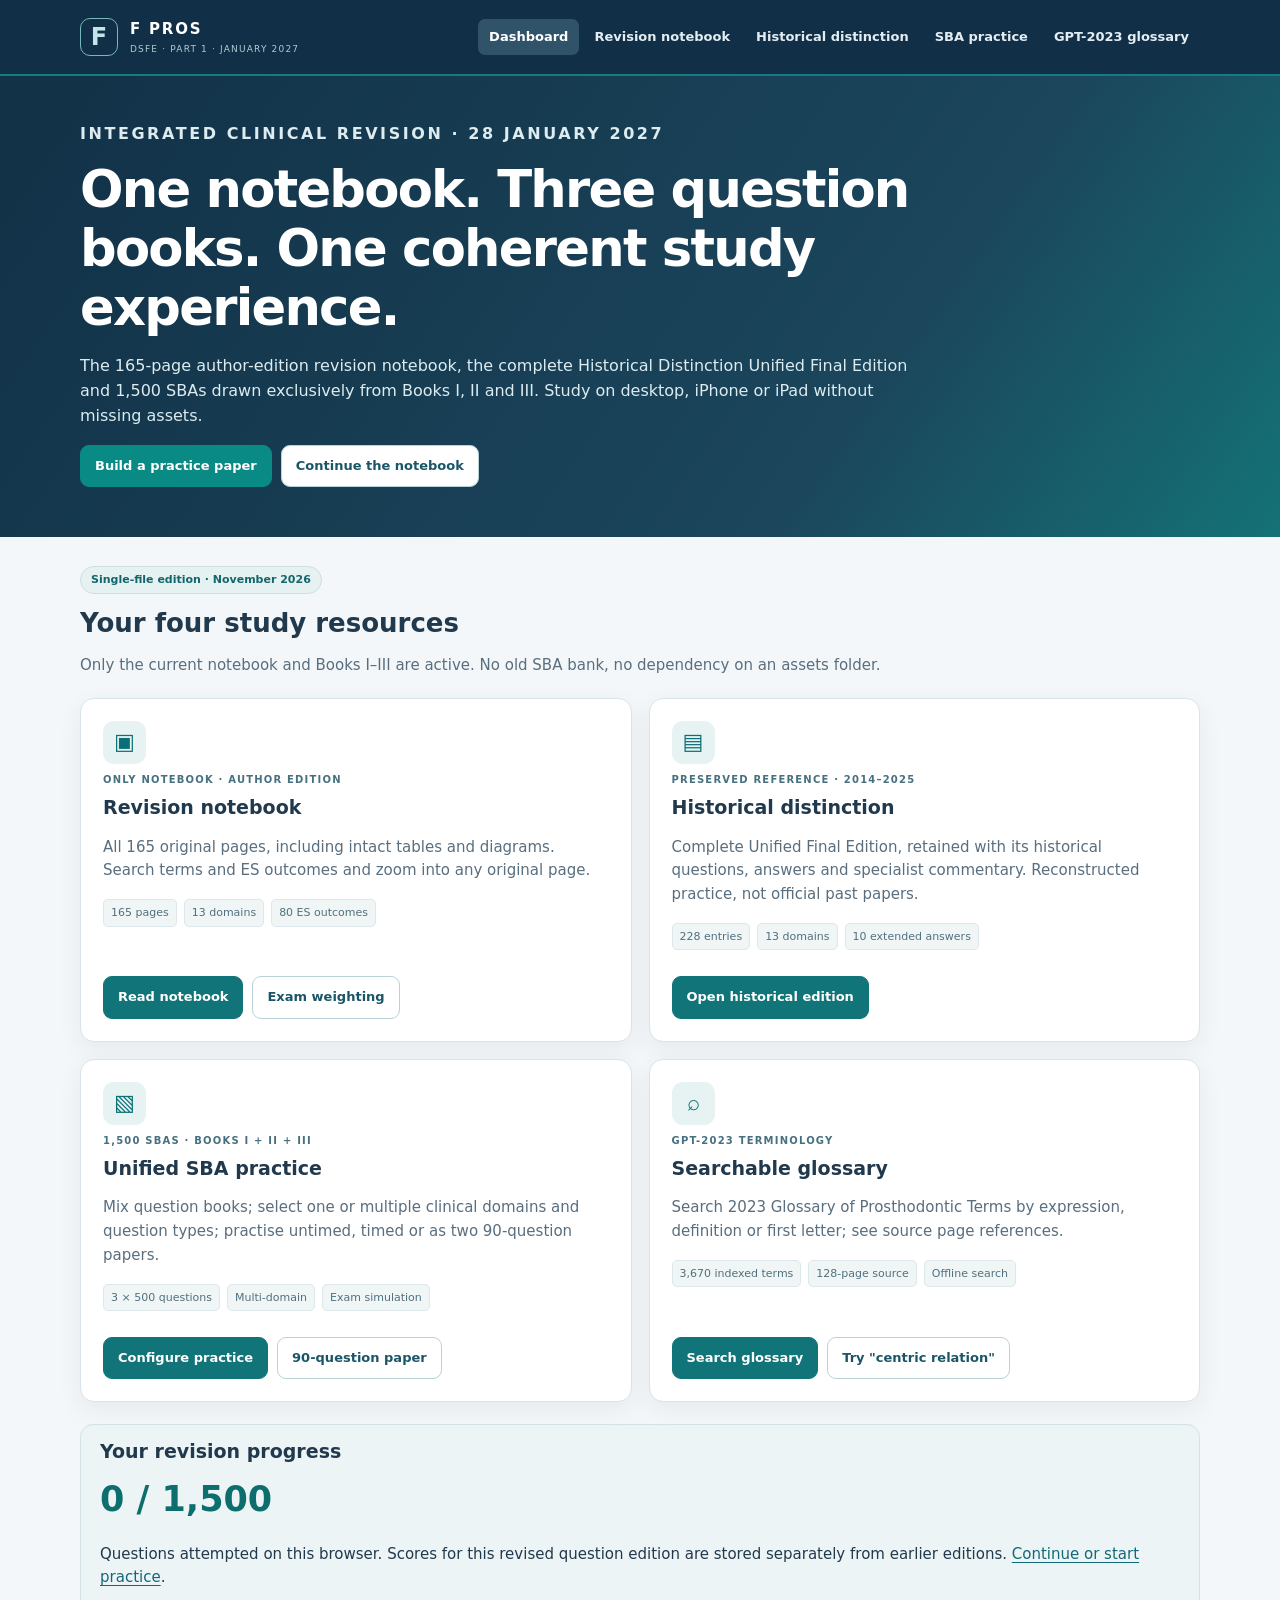
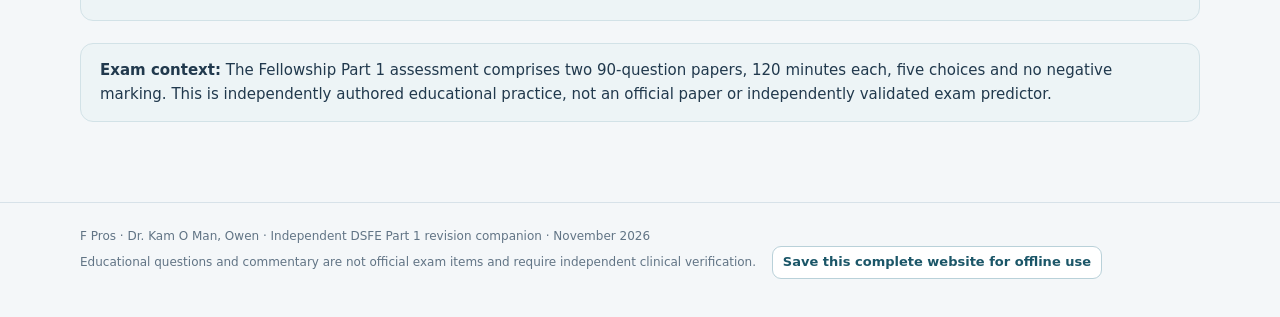
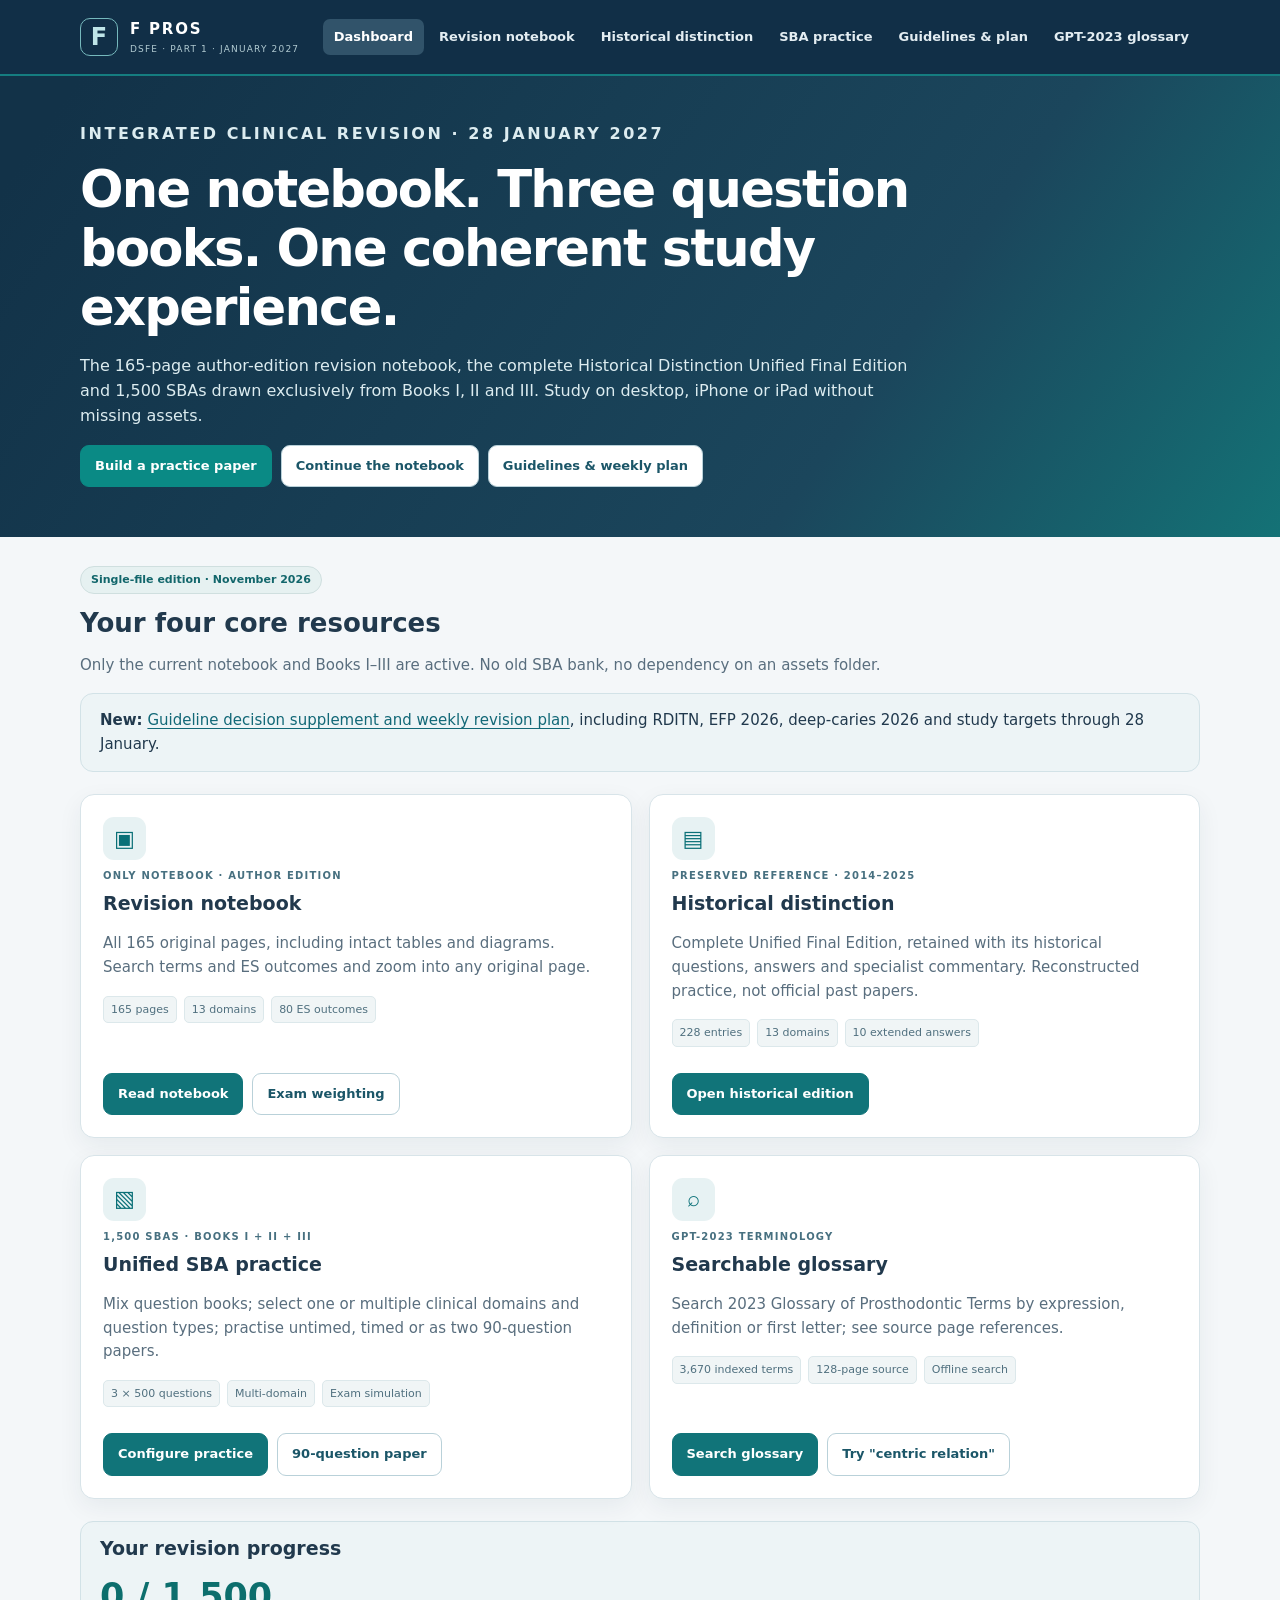
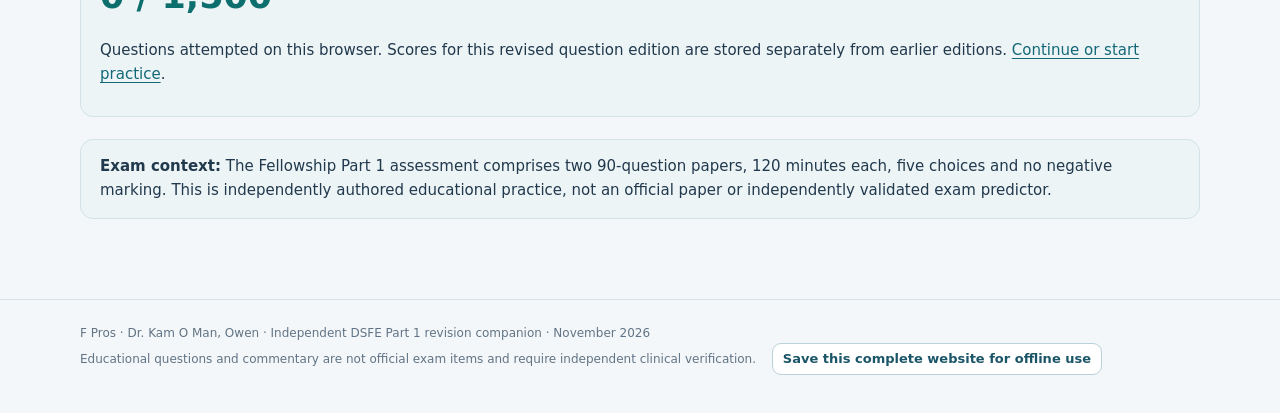
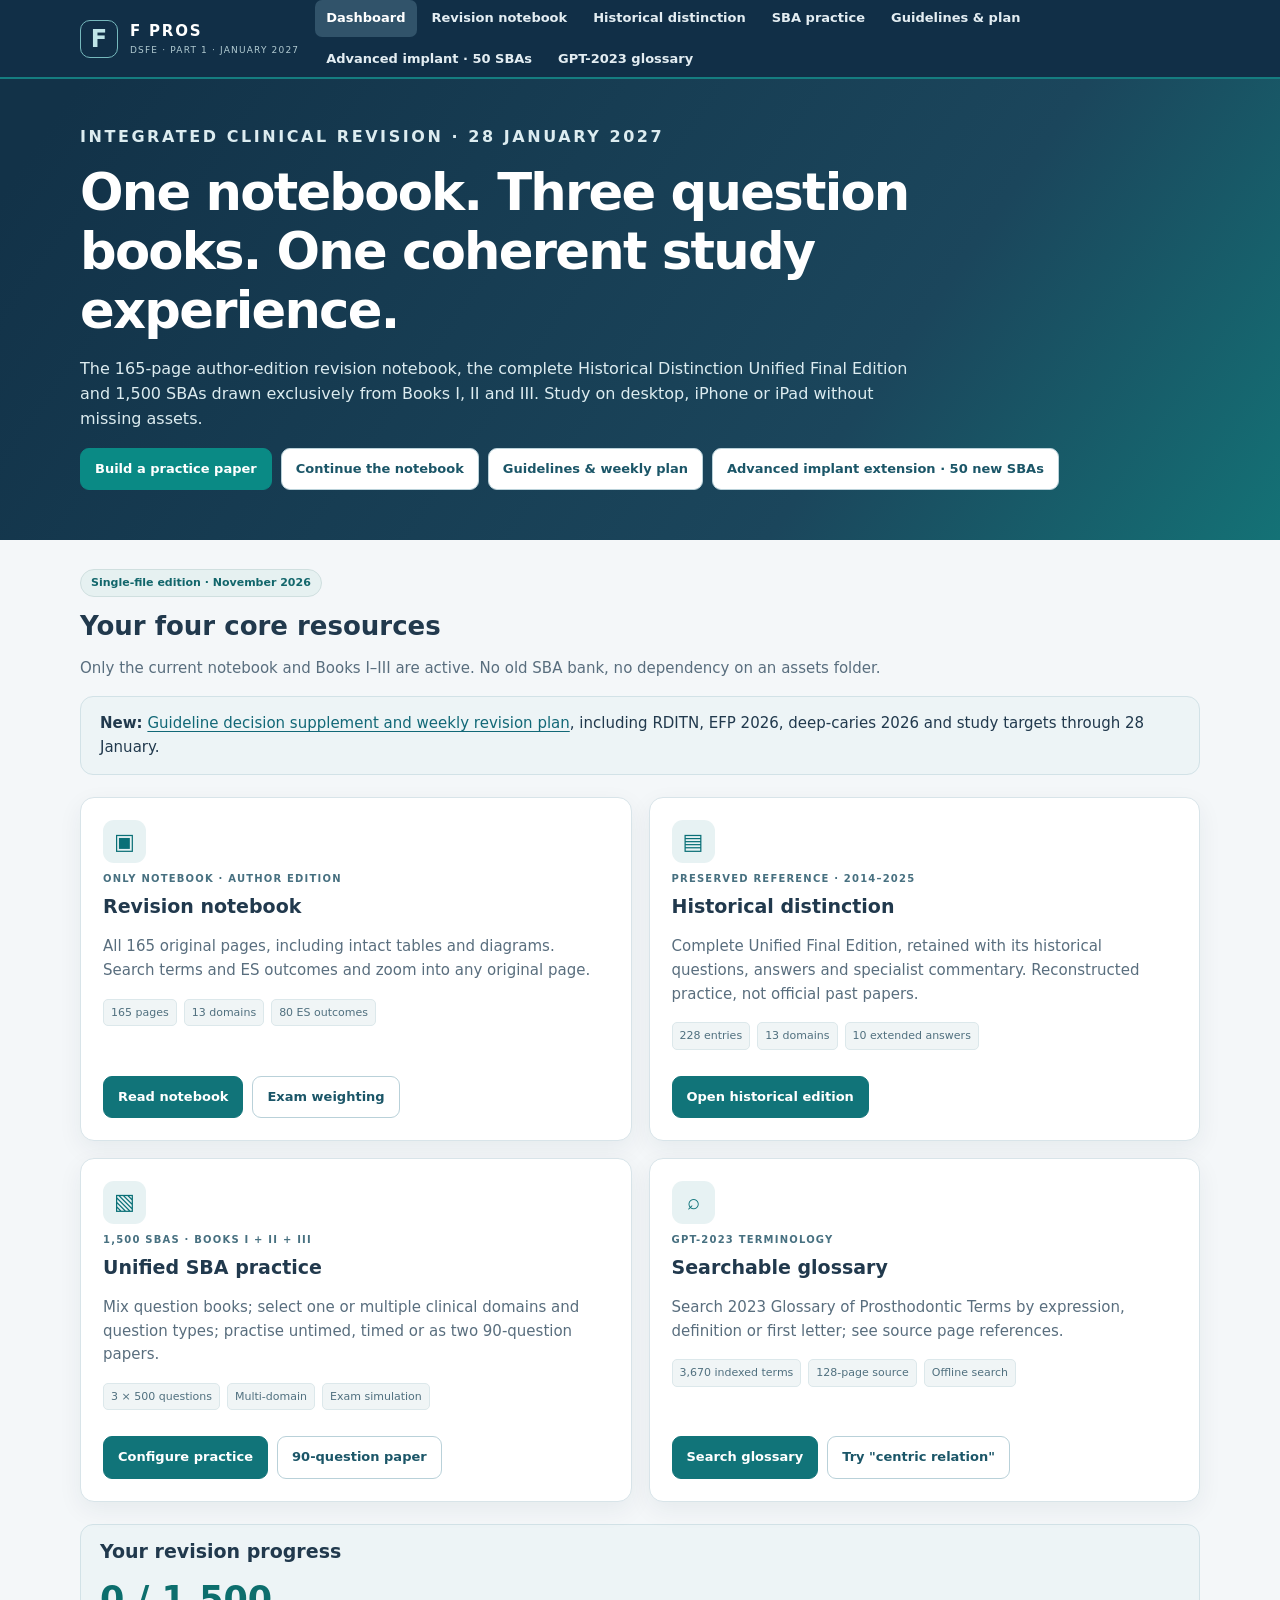
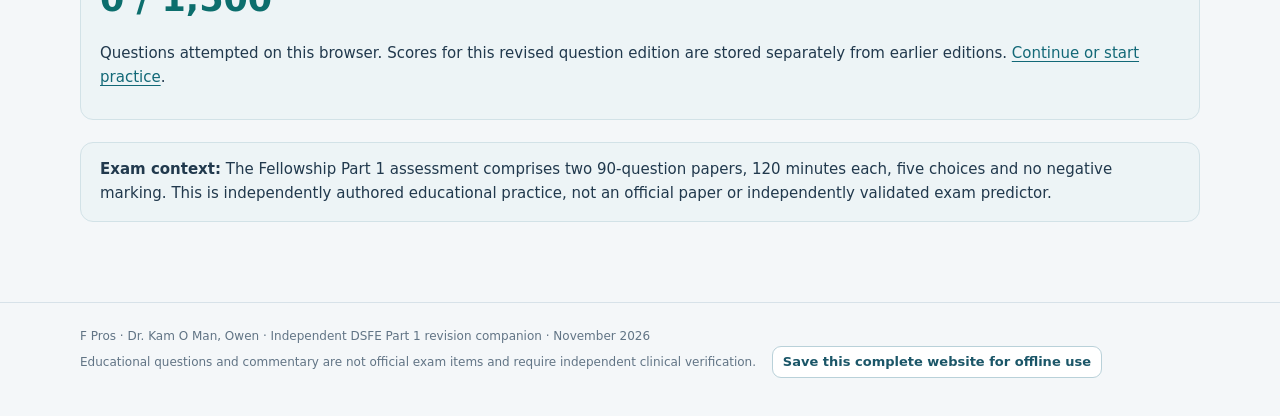
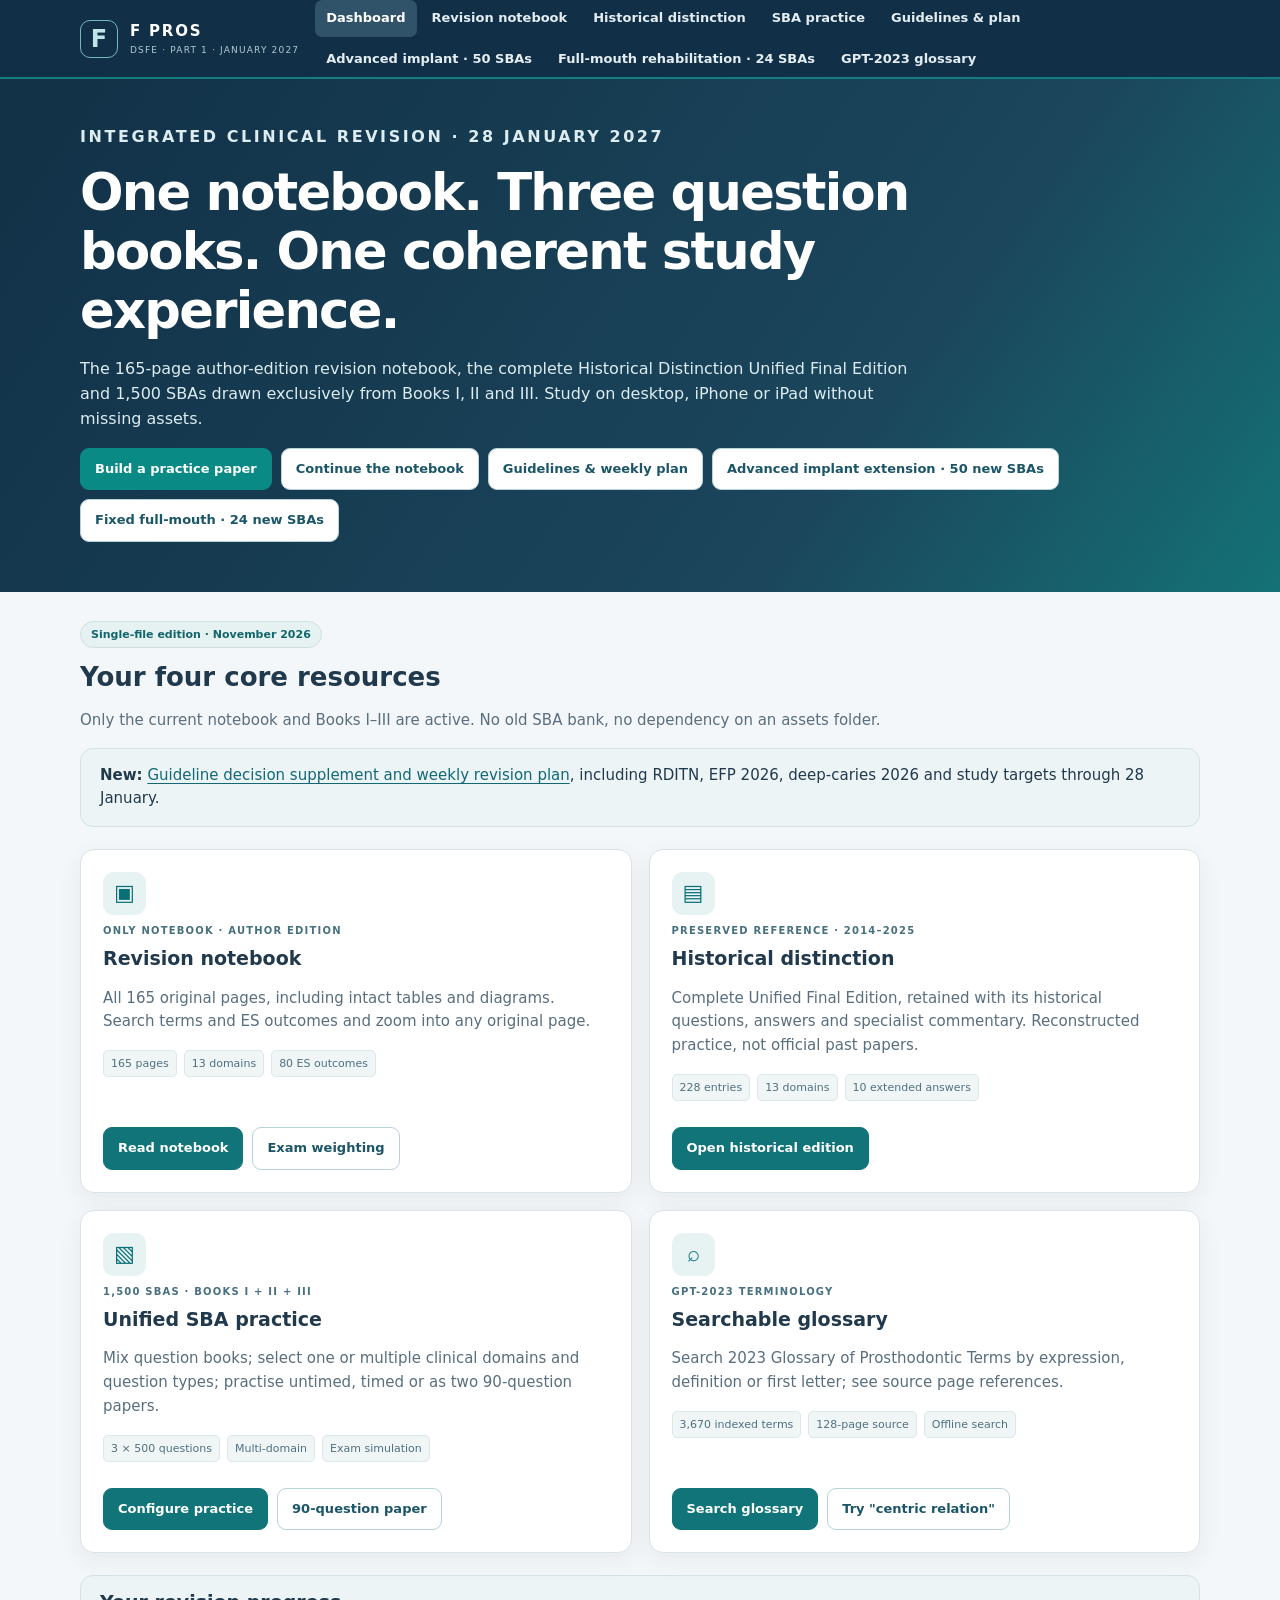
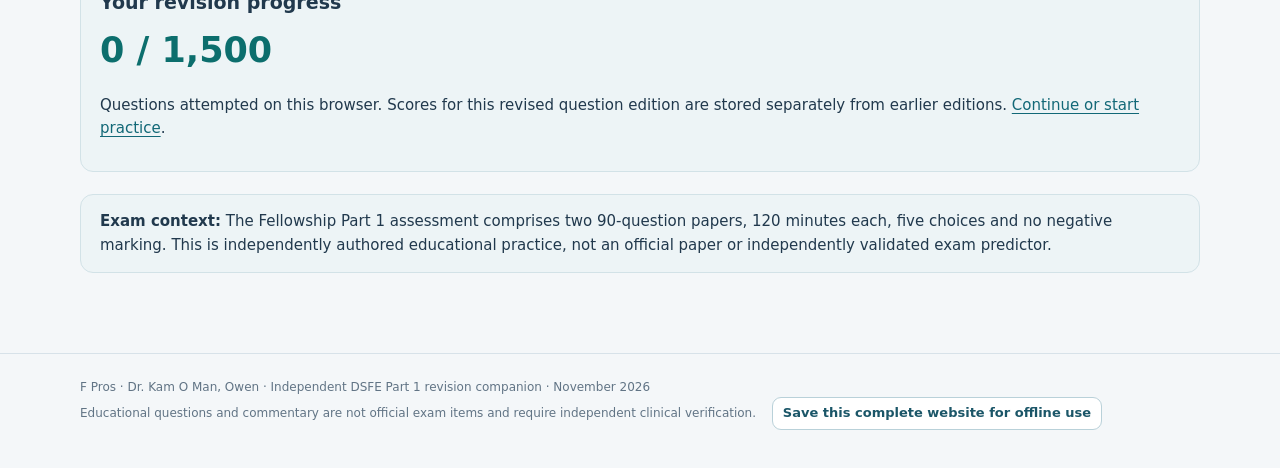
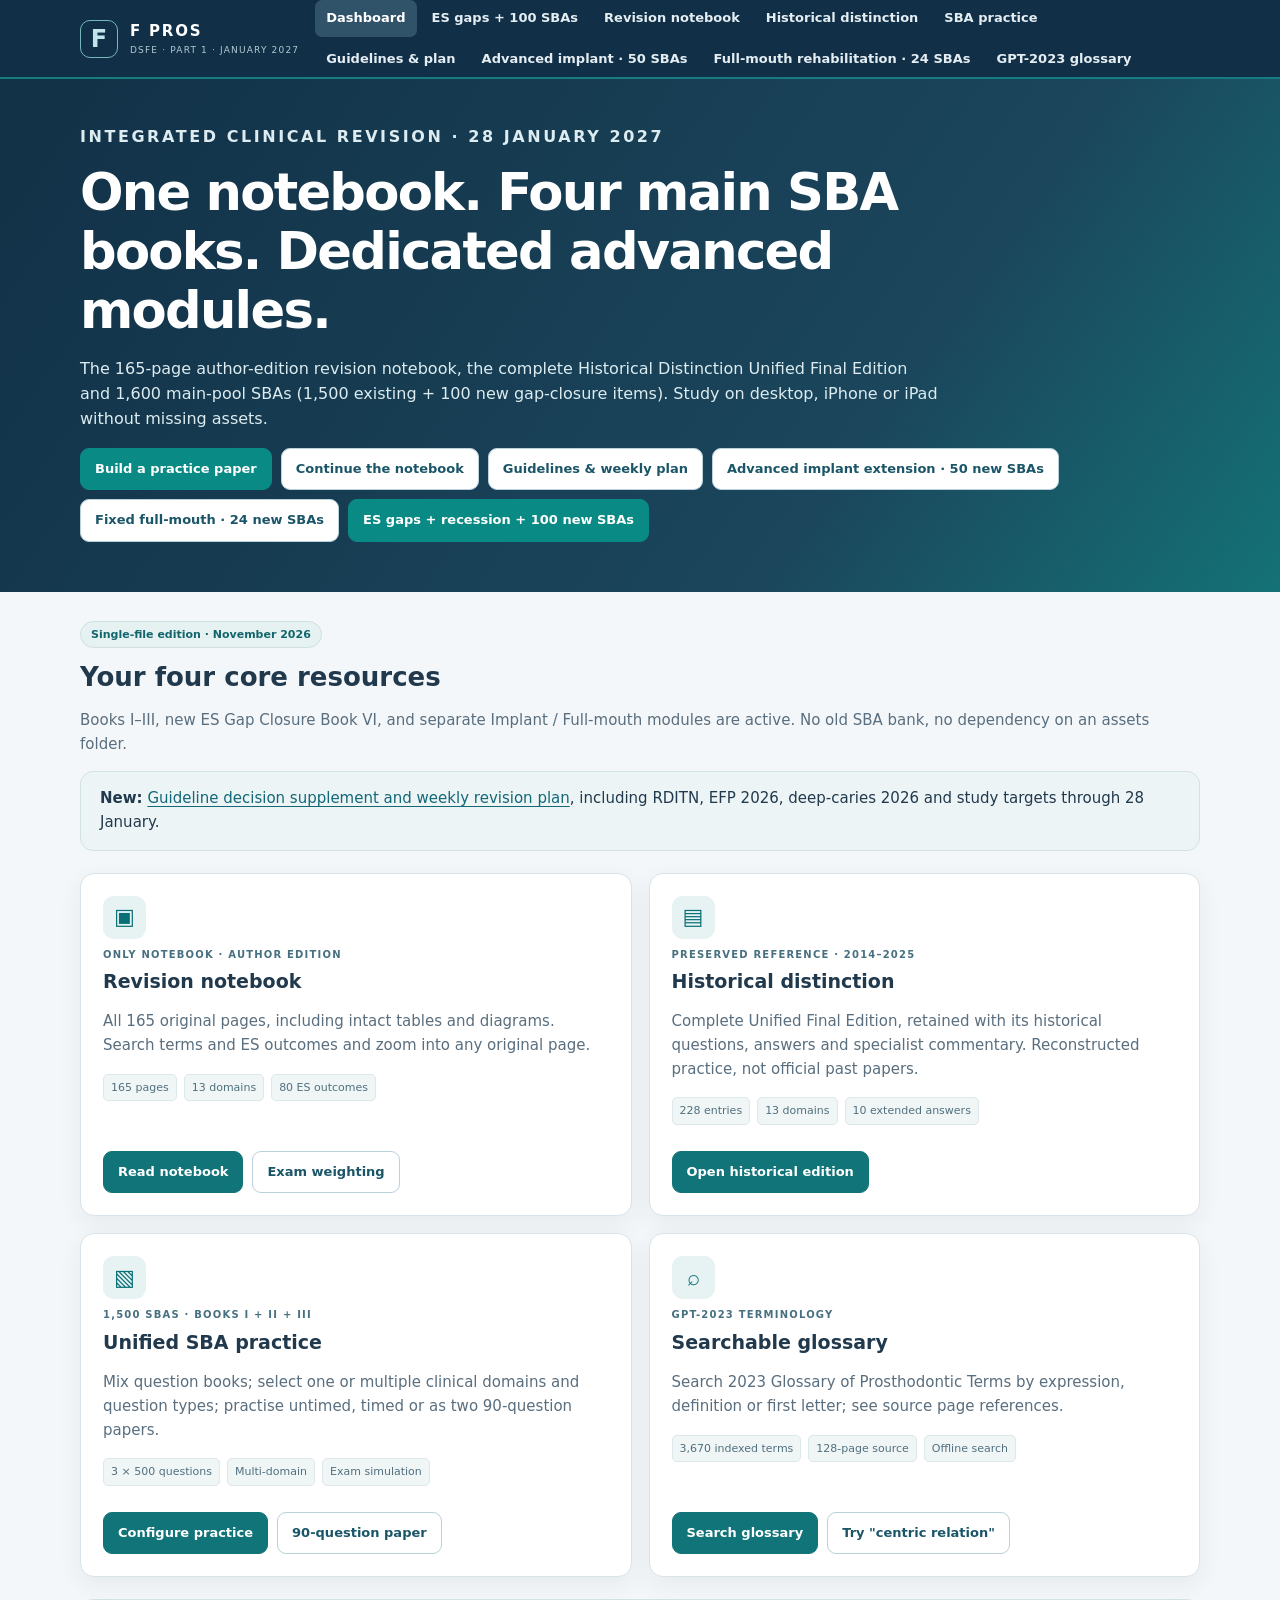
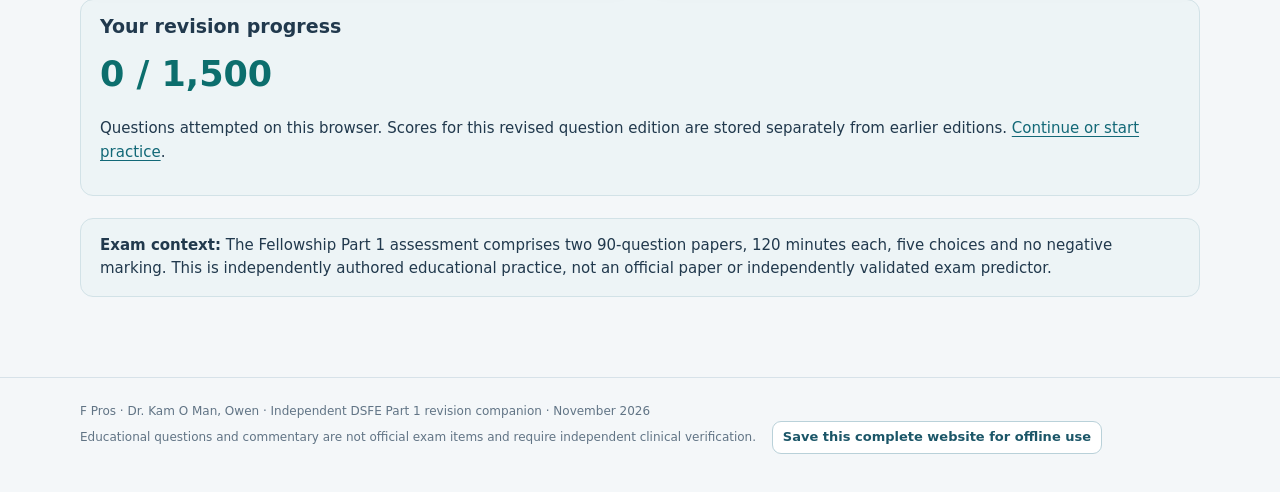
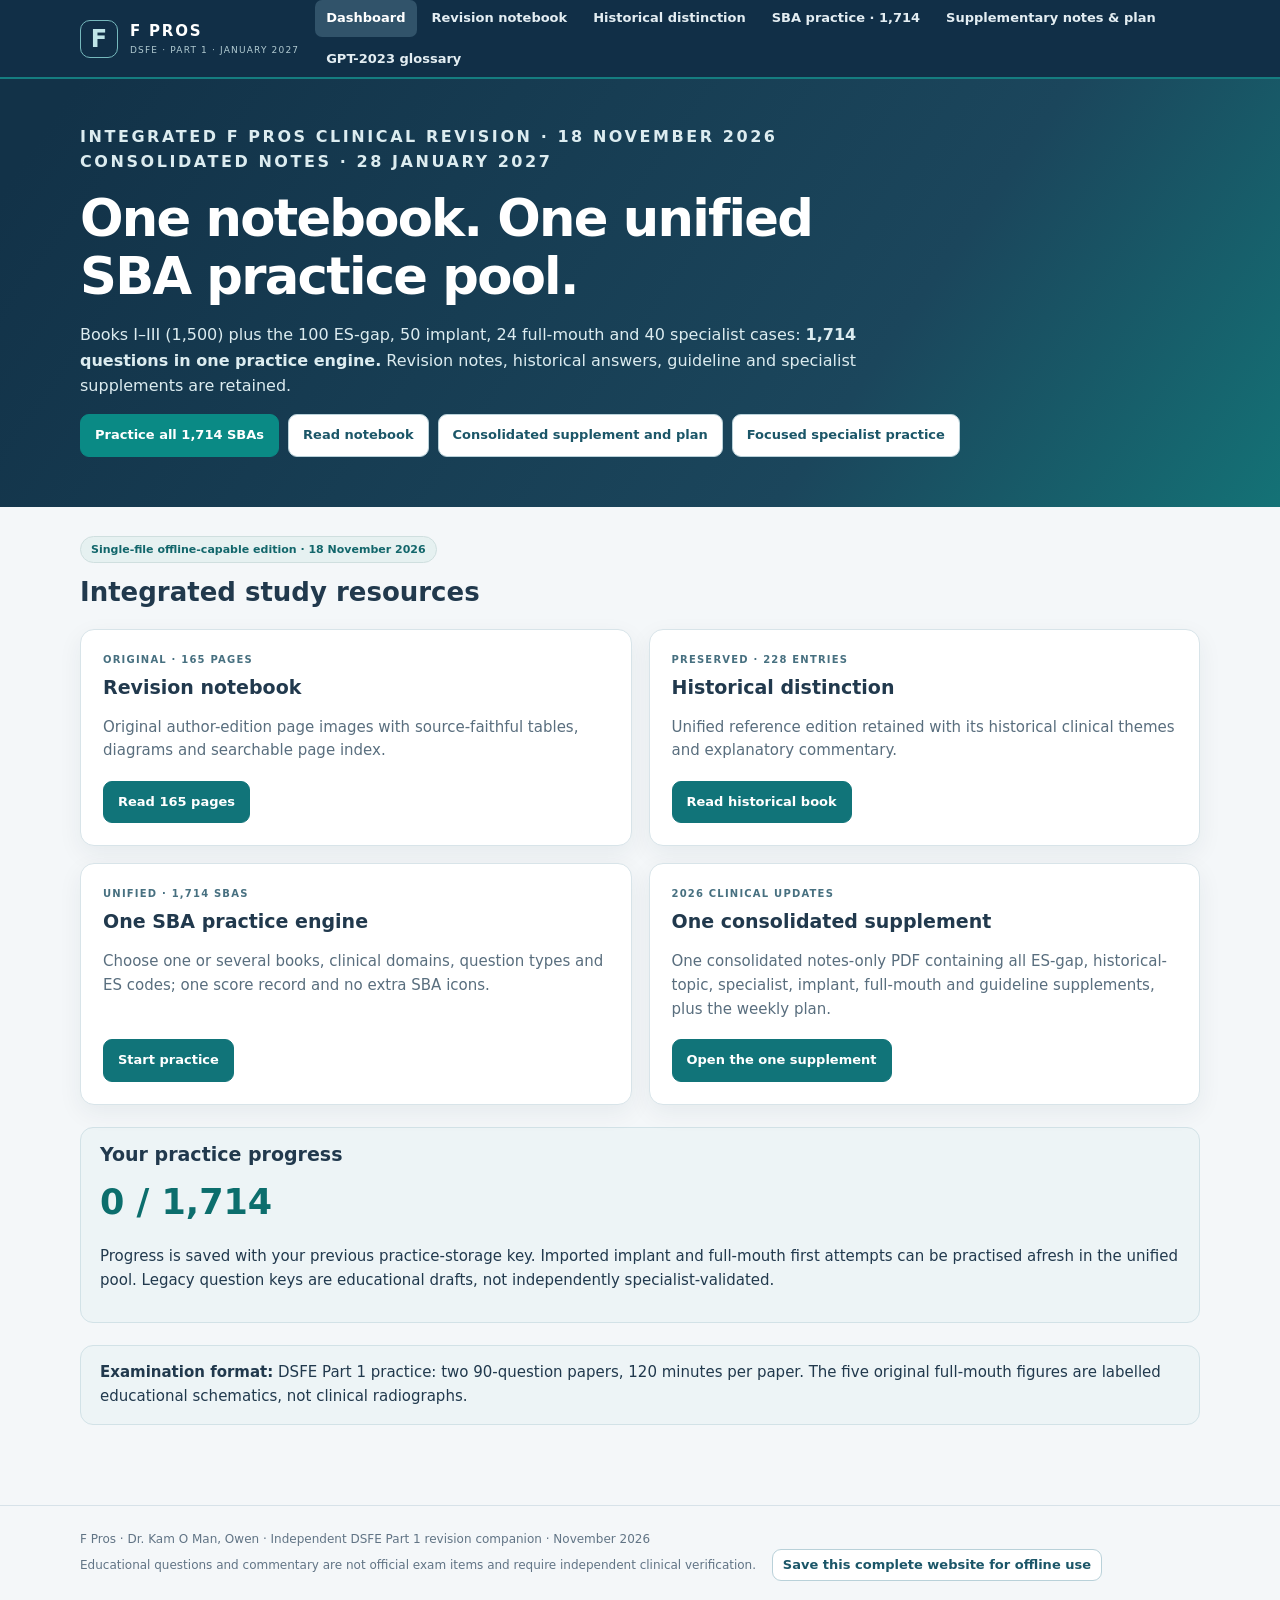
